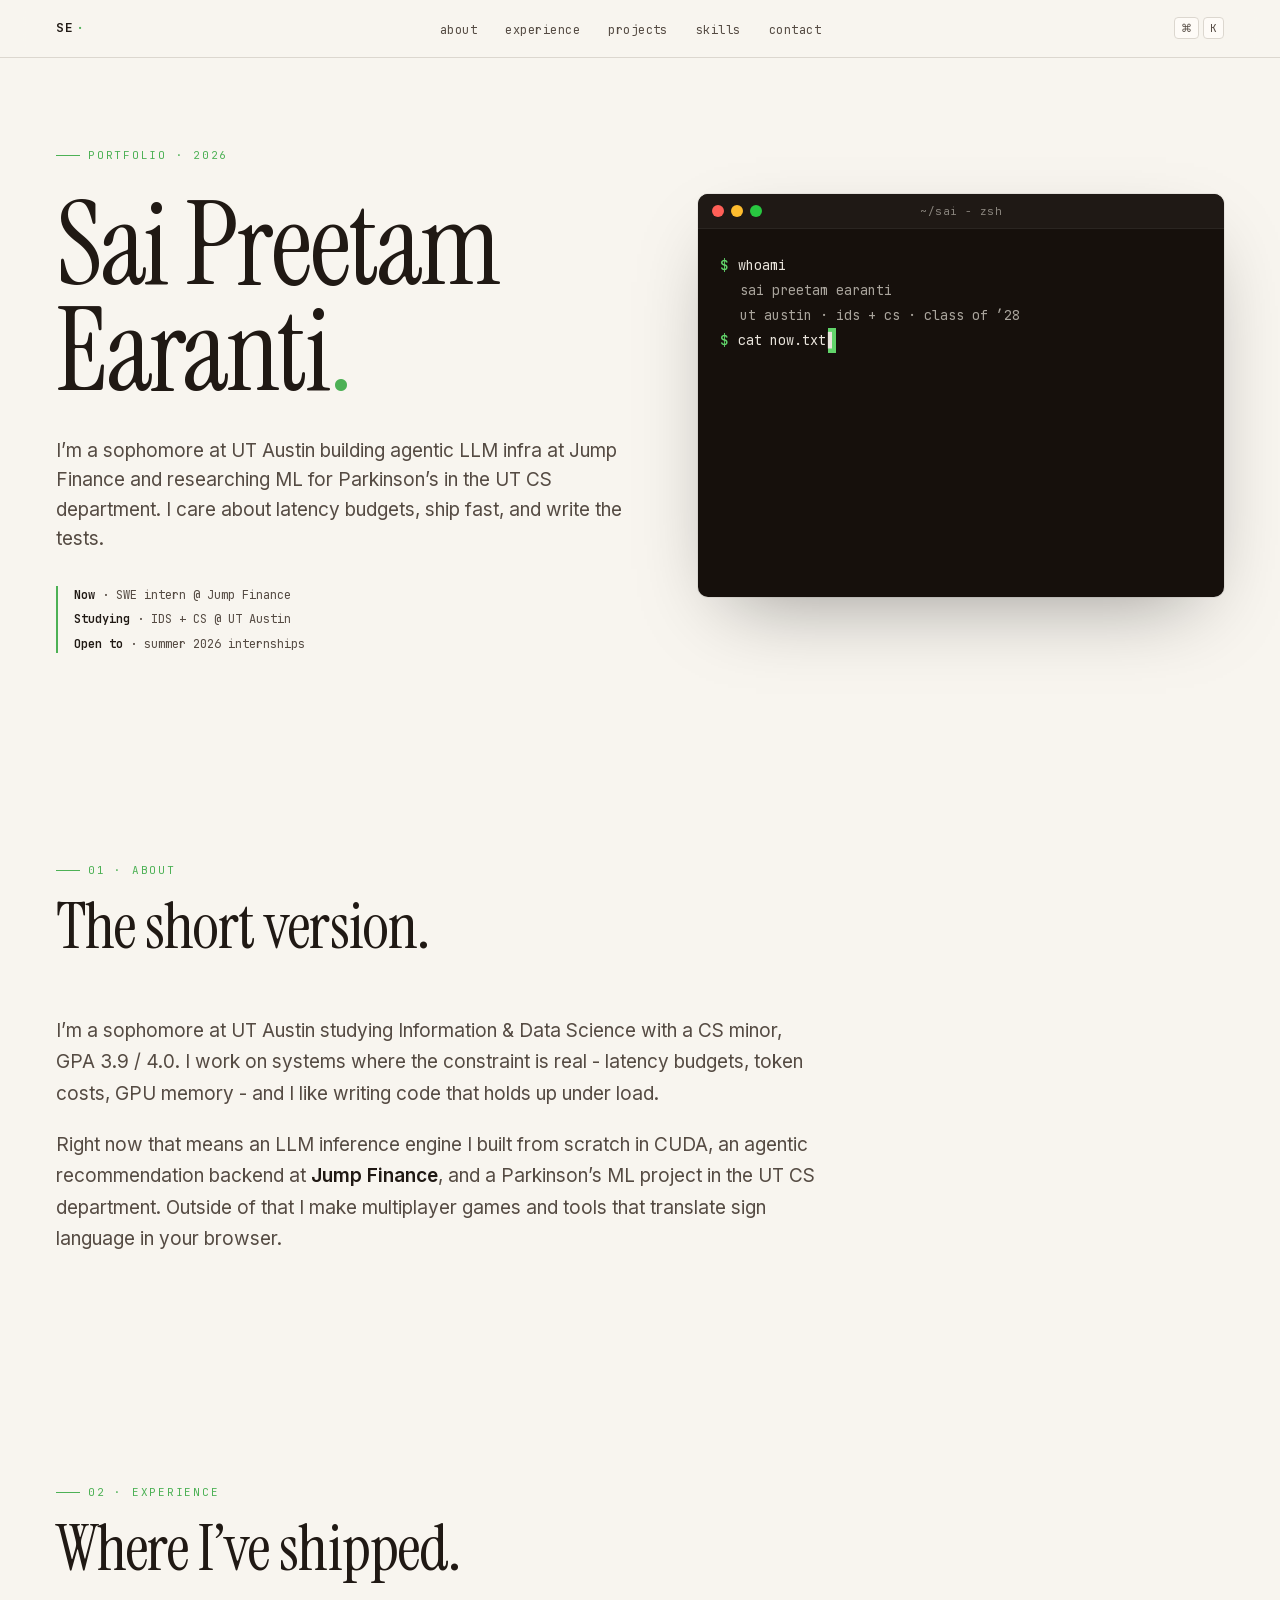
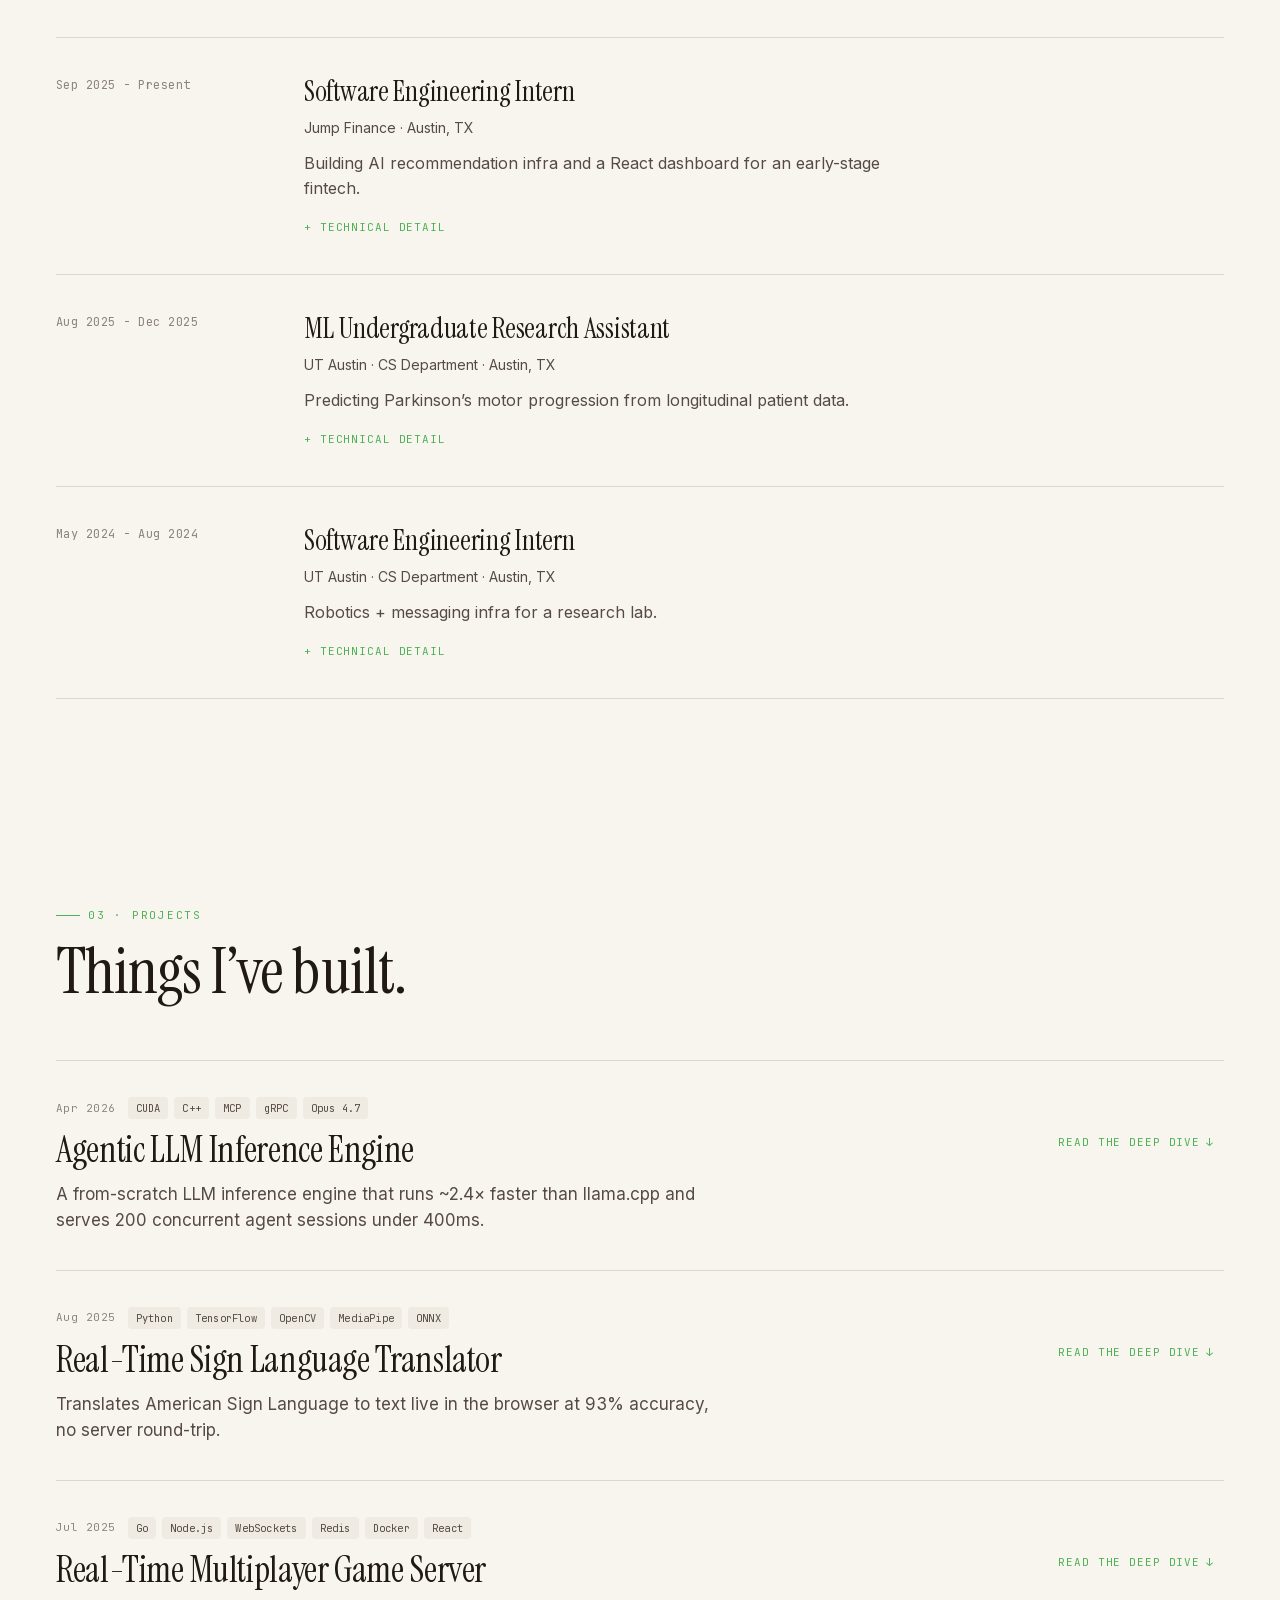
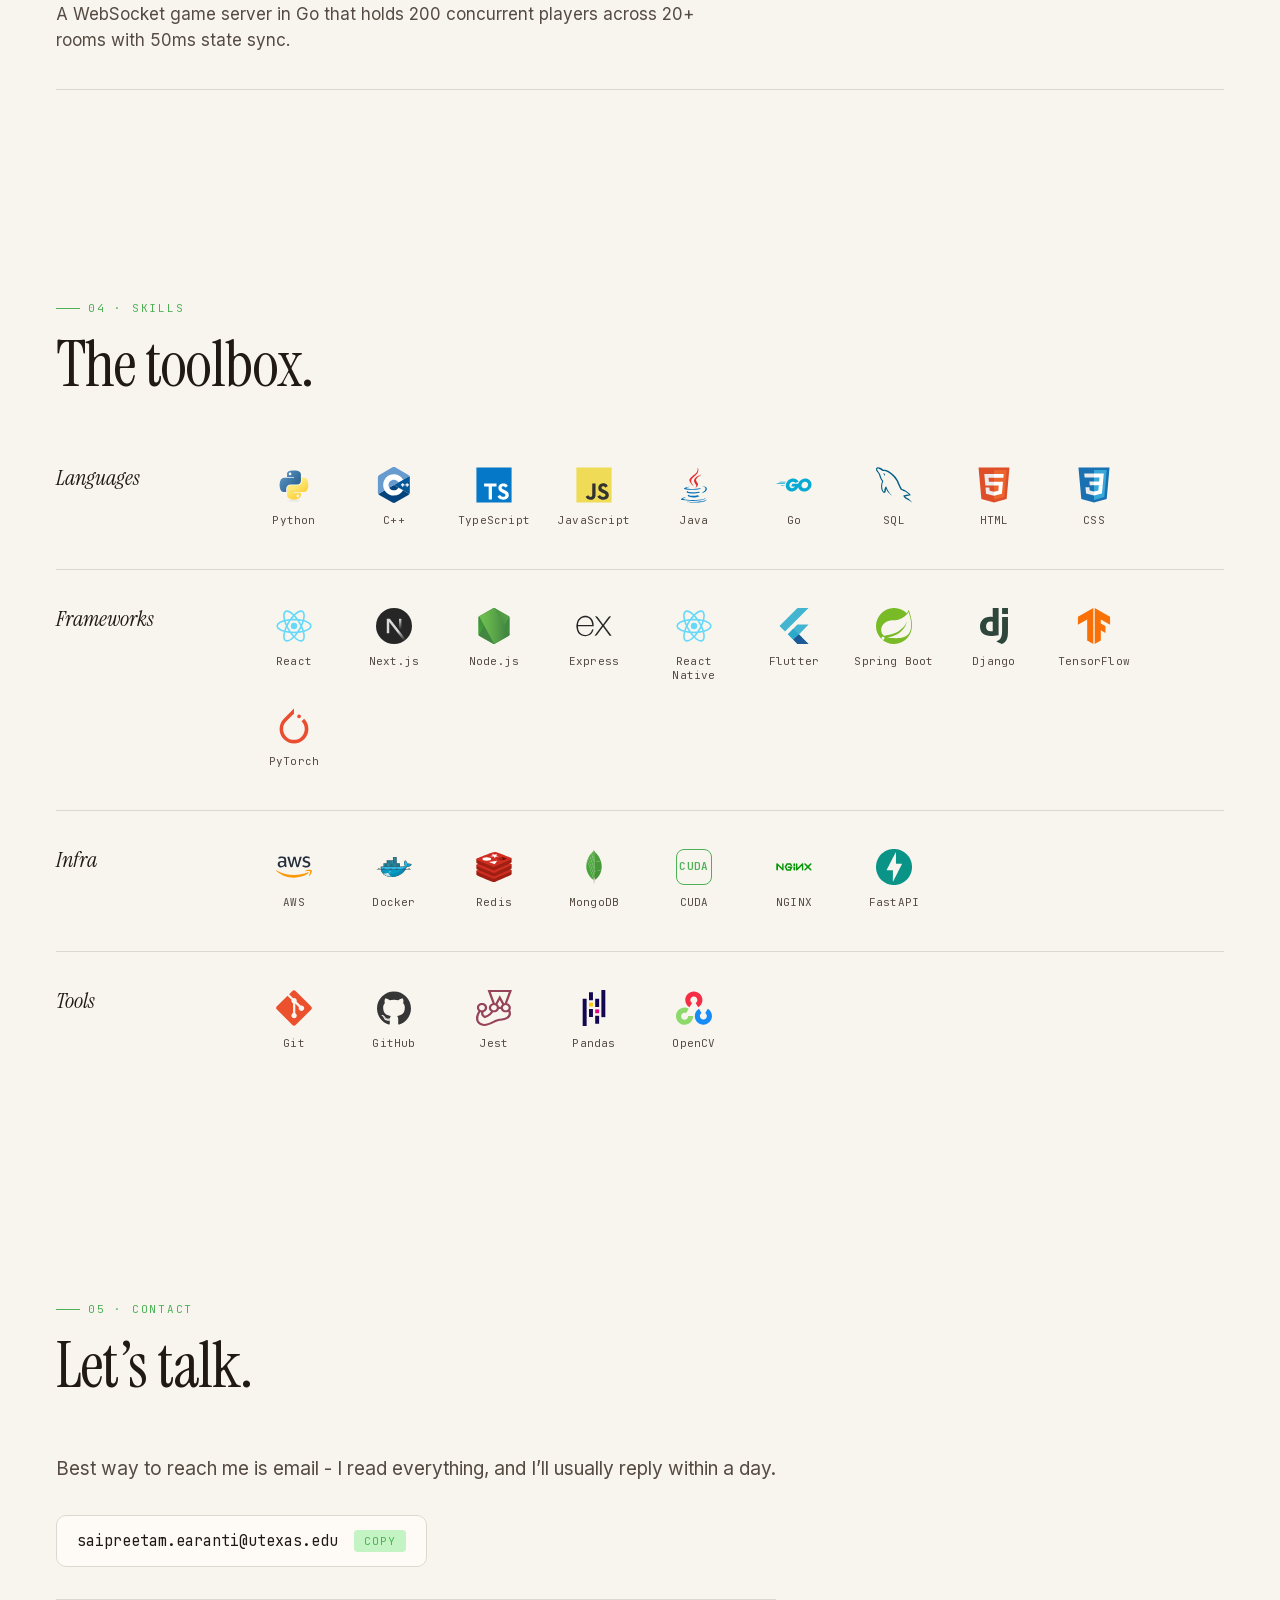
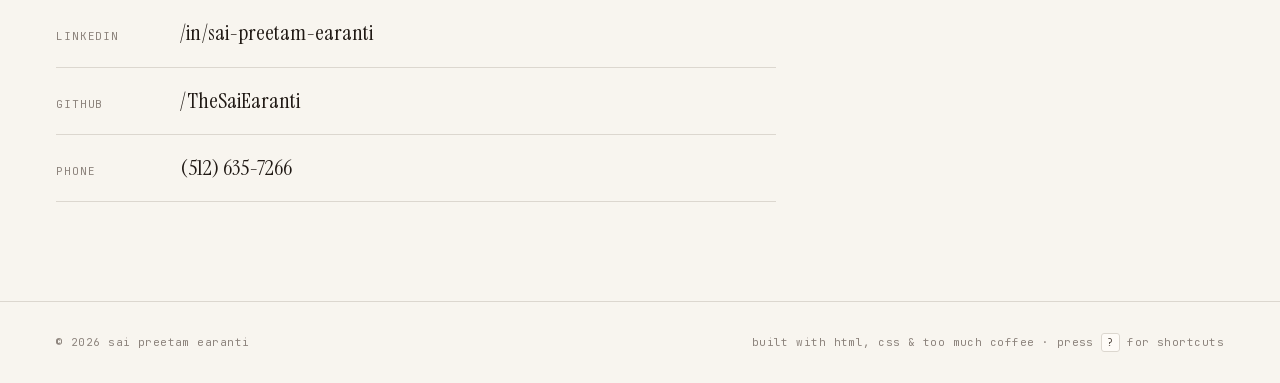
==== index.html @ 547b1a51 "Rename Index.html to index.html" ====
<!DOCTYPE html>
<html>
<head>
  <meta charset="utf-8">
  <title>Sai Preetam Earanti — Portfolio</title>
  <style>
    * { margin: 0; padding: 0; box-sizing: border-box; }
    body { background: #f4f1eb; display: flex; align-items: center; justify-content: center; min-height: 100vh; font-family: -apple-system, BlinkMacSystemFont, sans-serif; }
    #__bundler_loading { position: fixed; bottom: 20px; right: 20px; font: 13px/1.4 -apple-system, BlinkMacSystemFont, sans-serif; color: #666; background: #fff; padding: 8px 14px; border-radius: 8px; box-shadow: 0 1px 4px rgba(0,0,0,0.12); z-index: 10000; }
    #__bundler_thumbnail { position: fixed; inset: 0; width: 100%; height: 100%; display: flex; align-items: center; justify-content: center; background: #f4f1eb; z-index: 9999; }
    #__bundler_thumbnail svg { width: 100%; height: 100%; object-fit: contain; }
    #__bundler_placeholder { color: #999; font-size: 14px; }
  </style>
  <noscript>
    <style>#__bundler_loading { display: none; }</style>
    <div style="position:fixed;bottom:12px;left:12px;font:13px/1.4 -apple-system,BlinkMacSystemFont,sans-serif;color:#999;background:rgba(255,255,255,0.9);padding:6px 12px;border-radius:6px;box-shadow:0 1px 4px rgba(0,0,0,0.08);z-index:10000;">
      This page requires JavaScript to display.
    </div>
  </noscript>
</head>
<body>
  <div id="__bundler_thumbnail">
<svg viewBox="0 0 1200 800" xmlns="http://www.w3.org/2000/svg">
  <rect width="1200" height="800" fill="#f4f1eb"></rect>
  <text x="600" y="380" text-anchor="middle" font-family="Georgia, serif" font-size="180" font-style="italic" fill="#1a1a1a">SE</text>
  <rect x="540" y="430" width="120" height="3" fill="#3d8f5e"></rect>
  <text x="600" y="490" text-anchor="middle" font-family="ui-monospace, monospace" font-size="22" fill="#3d8f5e" letter-spacing="4">PORTFOLIO</text>
</svg>
</div>
  <div id="__bundler_loading">Unpacking...</div>

  <script>
    
document.addEventListener('DOMContentLoaded', async function() {
  const loading = document.getElementById('__bundler_loading');
  function setStatus(msg) { if (loading) loading.textContent = msg; }

  // Error sink persists across replaceWith since it's on window, not the DOM.
  window.addEventListener('error', function(e) {
    var p = document.body || document.documentElement;
    var d = document.getElementById('__bundler_err') || p.appendChild(document.createElement('div'));
    d.id = '__bundler_err';
    d.style.cssText = 'position:fixed;bottom:12px;left:12px;right:12px;font:12px/1.4 ui-monospace,monospace;background:#2a1215;color:#ff8a80;padding:10px 14px;border-radius:8px;border:1px solid #5c2b2e;z-index:99999;white-space:pre-wrap;max-height:40vh;overflow:auto';
    d.textContent = (d.textContent ? d.textContent + String.fromCharCode(10) : '') +
      '[bundle] ' + (e.message || e.type) +
      (e.filename ? ' (' + e.filename.slice(0, 60) + ':' + e.lineno + ')' : '');
  }, true);

  try {
    const manifestEl = document.querySelector('script[type="__bundler/manifest"]');
    const templateEl = document.querySelector('script[type="__bundler/template"]');
    if (!manifestEl || !templateEl) {
      setStatus('Error: missing bundle data');
      console.error('[bundler] Missing script tags — manifestEl:', !!manifestEl, 'templateEl:', !!templateEl);
      return;
    }

    const manifest = JSON.parse(manifestEl.textContent);
    let template = JSON.parse(templateEl.textContent);

    const uuids = Object.keys(manifest);
    setStatus('Unpacking ' + uuids.length + ' assets...');

    const blobUrls = {};
    await Promise.all(uuids.map(async (uuid) => {
      const entry = manifest[uuid];
      try {
        const binaryStr = atob(entry.data);
        const bytes = new Uint8Array(binaryStr.length);
        for (let i = 0; i < binaryStr.length; i++) bytes[i] = binaryStr.charCodeAt(i);

        let finalBytes = bytes;
        if (entry.compressed) {
          if (typeof DecompressionStream !== 'undefined') {
            const ds = new DecompressionStream('gzip');
            const writer = ds.writable.getWriter();
            const reader = ds.readable.getReader();
            writer.write(bytes);
            writer.close();
            const chunks = [];
            let totalLen = 0;
            while (true) {
              const { done, value } = await reader.read();
              if (done) break;
              chunks.push(value);
              totalLen += value.length;
            }
            finalBytes = new Uint8Array(totalLen);
            let offset = 0;
            for (const chunk of chunks) { finalBytes.set(chunk, offset); offset += chunk.length; }
          } else {
            console.warn('DecompressionStream not available, asset ' + uuid + ' may not render');
          }
        }

        blobUrls[uuid] = URL.createObjectURL(new Blob([finalBytes], { type: entry.mime }));
      } catch (err) {
        console.error('Failed to decode asset ' + uuid + ':', err);
        blobUrls[uuid] = URL.createObjectURL(new Blob([], { type: entry.mime }));
      }
    }));

    const extResEl = document.querySelector('script[type="__bundler/ext_resources"]');
    const extResources = extResEl ? JSON.parse(extResEl.textContent) : [];
    const resourceMap = {};
    for (const entry of extResources) {
      if (blobUrls[entry.uuid]) resourceMap[entry.id] = blobUrls[entry.uuid];
    }

    setStatus('Rendering...');
    for (const uuid of uuids) template = template.split(uuid).join(blobUrls[uuid]);

    // Strip integrity + crossorigin — blob URLs from a file:// document inherit
    // a null origin, so crossorigin forces a CORS fetch that SRI then rejects.
    // The manifest bytes are ours; SRI protects against CDN compromise, not this.
    template = template.replace(/\s+integrity="[^"]*"/gi, '').replace(/\s+crossorigin="[^"]*"/gi, '');

    const resourceScript = '<script>window.__resources = ' +
      JSON.stringify(resourceMap).split('</' + 'script>').join('<\\/' + 'script>') +
      ';</' + 'script>';
    // Inject after <head> so the DOCTYPE stays first; prepending the script
    // would push the parser into quirks mode. DOMParser always emits a <head>
    // (synthesizing one if the source HTML omitted it) but may carry
    // attributes through, so match the full opening tag. slice() rather than
    // replace() keeps us clear of $-pattern substitution in resourceScript.
    const headOpen = template.match(/<head[^>]*>/i);
    if (headOpen) {
      const i = headOpen.index + headOpen[0].length;
      template = template.slice(0, i) + resourceScript + template.slice(i);
    }

    // Parse the template and swap the root element. Scripts inserted via
    // DOMParser/replaceWith are inert per spec — re-create each with
    // createElement so they execute, awaiting onload for src scripts to
    // preserve ordering (React before ReactDOM before Babel before text/babel).
    const doc = new DOMParser().parseFromString(template, 'text/html');
    document.documentElement.replaceWith(doc.documentElement);
    const dead = Array.from(document.scripts);
    for (const old of dead) {
      const s = document.createElement('script');
      for (const a of old.attributes) s.setAttribute(a.name, a.value);
      s.textContent = old.textContent;
      // text/babel scripts with a src: fetch and inline. transformScriptTags
      // does XHR against the src, but blob:null/ from a file:// origin is
      // silently dropped. Inlining makes it a plain inline babel script,
      // which transformScriptTags handles unconditionally.
      if ((s.type === 'text/babel' || s.type === 'text/jsx') && s.src) {
        const r = await fetch(s.src);
        s.textContent = await r.text();
        s.removeAttribute('src');
      }
      const p = s.src ? new Promise(function(r) { s.onload = s.onerror = r; }) : null;
      old.replaceWith(s);
      if (p) await p;
    }
    // Babel standalone auto-transforms type=text/babel on DOMContentLoaded,
    // which fired before we swapped the document. Trigger manually if present.
    if (window.Babel && typeof window.Babel.transformScriptTags === 'function') {
      window.Babel.transformScriptTags();
    }
  } catch (err) {
    setStatus('Error unpacking: ' + err.message);
    console.error('Bundle unpack error:', err);
  }
});

  </script>

  <script type="__bundler/manifest">
{"65b37ee6-13e4-42f4-81d7-2fa742c678e4":{"mime":"image/svg+xml","compressed":true,"data":"H4sIAAAAAAAAE8WVT2sbQQzFv4rYnvU8Gmn+lTiQOr01p0LuZRsngW0T4mA7+fRFuyZt4hoMgfawMAujnfd7T6M9Wa2vaftj+LmadzePj/cfZ7PNZoON4u7hehZDCLPV+rqj9e3V5tPddt4FCiSx+tOdntx/e7yh5e0wzLsPZyafRTr6Pu8uJAoqNYX0nFFIkdgERlJQ2CoqRUHmAiNFYxEkUlSWAiX5KkqtQihDqRlazwplr0gc0TixIV6WurLKEpAoJS9WxL6gckQlCTDfS1IYaWUZQs13RmQSQVtLROoDyfjlRNGVoZHBnrvZa7bzGhcx/MlWA9JCJEGomr+ZK45UlCRE5z7AxmkSyOYHTn40lxrQFgyl0hiJSkalTMWgfYZTZzJFZCmUhKWh0CFUgZA4rxVnrUi9hxBhlCdAF4q2h7kfYYkvmCXvMMOE2ew3ZX1LubCGRi36WqmU8Wh1nPj3LFOBvifNy1z/mmU6IsvUUI/p0wOUpbkGpWwoI2UWpBVnVE4whnJB+58hpqNu4SG64JqUUh7ZUnSvXhKETBlCxhQ1ob3/Tjr5eIBRRGZDPfJSaoXuutV2l9RceFHPuB3sVp83pp4clCxA/lV6dQ9quVxORKP2mCGDu1lJEDm6V6jsY8UVuVsso4nKOipw1ZE8WoVRHYvKlxIp6vNFzv4BQxp83ChXP6KN2U32Xg3D7f3q6pWYfjvvtMI66p/mnSZfPWznnSSkjh6e5l1+C1HOwiLskmnuaywogxREypPp42K/dc+jSJrqfPKRJuggjQvyWhR5YEHbFfqP6fQXeE83IcAGAAA="},"449215c1-c08b-4ea7-bc8d-66698c3541c7":{"mime":"image/svg+xml","compressed":true,"data":"H4sIAAAAAAAAE9WSwW6cMBCG73kKa3JJDjt4jLGhwhx6aS9VD00ewGHNgkQA2QTYPn1lFqmKkheILM8/Gs/o9ye7DMuFba/9EAy08zx9S5J1XXFNcfSXRHDOk7BcgC2dW7+PmwHOOCORxw1VWXe+7h2rNwNKAquvN/W7JFU52bllTdf3Bt58/3BvH4GdDfwirjAlzYgEcpJMFkhKszRH+TOGJSMkXbQ5KpLLSXIUss8EZpIpjXkurZIoSLFD+L4UapWeMhS8+PuZ+8vhnhNqne9ubY5ZmkY70Z72fJ88uyZUZd8Nzvof3p47N8ysOxuwwDYyQLwAtgkDJCVmwK6xRmpPY1XxmF6OySdvh9CM/tVAqG3vHlATET3+73geujkYeAvO/5ls7X4Pz8FBVYZ5nFgMp3rsR2/gvmmaeMH9YGya4GYDBB97bpVxsnU3Xw3wOJS8B/oU8OUAFHQACo66KG6ImTz4uMJcfwXC5PaS8RNXd/8Akw5Cuu0CAAA="},"c0dda32f-a90a-42db-aabf-773319ace79a":{"mime":"image/svg+xml","compressed":true,"data":"H4sIAAAAAAAAE91YTW8URxD9K6XlXM9d1Z8TYSQvNvKFq+/R4LCW1hgBWSN+ffRqFmTwggLCCclhvqp7uuu9qul+NY/f7l7K++vtq7fHq827d69/Ozq6vb3FbcbNm5dHnlI6ert7uZLd1eXt+ub98SpJEvPBY/Xk8evf323kj6vtVt/8ub08Xl3uLl/dvHixknl79fpLG/sdrx7lk3Jay0peHK+e94whNWFszJB3Zqibij47miSpyIoqHUMNWQyuKOJoapLD2NXQ1GHqKFrQla2d72XNqCg6YOLsnDC2HMJQZDlszmjimKShSsOQDhNjY0GOOSdexTLt8K2hYlIMMbRZM1waXCdMMjhyQwlvJwxxDpFNcsXQysHjzjKyJPWKqlWzo/[base64]/XYczbQpRvGjCI5wl2kxYox8UP+1/Lvczo2ivJlBtqdDPQDGVg/ZWDe3xFbkpJifeNKoN747fXdodRKNq2ftoUmz1xTSRPzpe5jEfk2OFuOMP188C3icT8JOJfFZFUjag1DB5wrqDN17Zwuf47pO/ablE6enuY99sGvymMBHbsJY8O1esfTh2sMjA3GbsA2SuuAfbgOog+Z64OZs5ofdHB6QAe/Y5AfjYTnp352tkSCW9bXI/EfB3o35WrC9N0p92CIHjCiAbRQwf3CQK9DySWU8+7f8PG85X/Al4dLuhY7mKH+/2DeTbmAmRP8vPtFSV9HeZEP+LE3lkPGgz3/pvFnBLBzF/7VN6ofBXpazs6e2QK0UHP0gTzHHOKhyTyuPBIlm+4turdq9F1UdcjdpSWFfW/52P9Hnbxbpi5OThTjLknC0VBuH9Vp4YnO8p7hoQ7iY2OXHtqIfVFhe1CmoUKpfT5eLRBMuhijIalJVLqf+j5nv+4s/bxSScb4nQIriuG+iC6tVLOsGScp6iloyVHZTupZskaBisH6Rypld5aqvjBroaCHusUo7IqheSmkKeCqeoqoWBQhlYo1zJ3bOvxLAbp+dro+S/uNosnUMeaojjI1XkJW6kvzpbZhAGvgqHvxSPjloGjuIZqLpEC9iGaK2MZlvlMyL+L5vLZ7svizRGQFMiZM88J/jlrN4yC8fNgn8eXPBHlizbX8PnBMMRl/njz5C18ljTpkEQAA"},"48093836-9bb6-4ca3-b87d-36bdc1362f8e":{"mime":"image/svg+xml","compressed":true,"data":"H4sIAAAAAAAAE0VW225bRwz8FUJ9JrVc7jWwDDQp+uaPKE5Tx4DVBLZhO/r6YGaPnAdhJerwNhzOnpvn13t5Pz/+/3w6fHt5+fHpeHx7e7O3sO9P98ecUjo+v94f5PXh69vn7++nQ5Ikngc+h9ube/nv4fHxdPij+V9//v35cHuzPTxtj19lez8dWjnI9nOdT6eDu5XD8fbmxz8v3+Tf0+HOU7eQUi1vmi2rDS1W1a1ps6nZwppmK+LmWmyIW9VuLtlcPeCRNWer2vBgg9Wm8uk9yjq7JPVqUyocik3xsKlTh3X1Dh/8xj/7NyuSUAxjowAGk7AOH/FASkFKK4JCpxTYrUo3h791XZaCZvDMl2FZaoJJKtzxpZVn/O1FfFqIDxtbtmxDilXkld1bkY/9uBQb+juVo5tsWQCFXOsSR1g8vEdZJ+BL4k0rHK4NyxS21Xdo5AMkIRQoRhmcgPIM60L8Qj7gt6IsdaJ3/T2uotZlmYrssxXH5DjWaaFgx/[base64]/gxuXSaUIOpCB/u4bIB52bFHfjlr11ytbtyXIDdZh34ERNM2ZK3PNT8oDeBAZQ6cAXWlcW5YIaWQfgEWyfK2xtyoV3WtIzpeiwudbUoG7vAEhRBEuoII66Qi1DVYJWCZzfmjcnBb2KBCUb3lOmXKV6xs0sjWnRO+tIxrsNe9Bh2kGeHpgKMqnu6LT5oJ+BLHrDRWHA0qB/JByLJDbMC7SicIF+WgQMkrKsUaxiJkI2Wr8vIJ9f1SQjntctellS3pQq/rhGxWyiBwXdKTqc6NxHTKbuW4OcyG59e9VknqKuyK9vrFsUW9QqqlzXWUyzkDzTItNi3rglFcTnNBSBiIqvMSjf3eabjxyDxon2S5NkdWQnsx/bkGRDAwMOiV8wJA/1fwqH3UzYWkQv1ms5CJVe/sApn7ou5SZBf2mmmrkCXcxUHln3rV1SDzwfCxaqUOVy4epGlp+VW4OewQ369Iis/lPHHFt02zEILMt4VGsjvfAiqZSbI1PisLxSCXUb3QXkGcIQX3KYDZTzgkWSozZGLkla8CVi54rTne397gXen2Fw72lYJTCQAA"},"f8efe082-ae1d-40a7-bdd7-ece2723ceafb":{"mime":"image/svg+xml","compressed":true,"data":"H4sIAAAAAAAAE1WTzW5cNwyF930KYrrmGf5TKmwDadd5CNdtnACTJqgNT+CnD3htoOhCl+LlEQl+om6eXh7px9fLP0+3p8/Pz99/O5+v1yuujm//Pp5NRM5PL48nevny9/X3bz9uT0JCamvW6e7m+/3zZ/rr9vRRtRBpVKjw+9xQCXo3QqJcWN6kBvX6UAGLTe9GSGS2kgyx+sMW9opjT0KHZyRvaruvgGvRu5mzurEjKQpZdjF4LTLoKM3o7Tu6UHgu0oSaPbgjVk9eRXmzFSxGLaacG7WcFJ3KWvBWdkgqe0O6WRUWXIp+/WgbUk2qCu37RNKso+uA1SaDeDxMAl0knFOYDbHifZ9IMZJD0TSRPP4p/RdXUtikPcIId/IDucI8yOA5kqnWuijhK7C0qdGer19XQ3WzbpivB9bECifTgcEx/[base64]"},"afcaf99f-52ef-4ce6-92e0-df109ca676f0":{"mime":"image/svg+xml","compressed":true,"data":"H4sIAAAAAAAAE11Qu27DMAzc+xUEuySDaImSI7GIMjTI1q7dDdV5AEoc2Eac9usLuUBbdODhcAfySK6H2wHu53wZIh7H8fpUVdM00WSp6w8Va62r4XZAuJ3a6bm7R9SgwXAohZv1tRmPsD/lHPFxt3Nb3iK8R3w1WpMBG8hmJcQgxMnUZOAXrJADDbUjq35UNaszKwbo2foD312zmdkpdmDJKUvujV/YUyiZvPXkoQ5koRDRFGD2jDFDzbQCLtt5LqNS4Yo18ayqmqlWZJRn8p9Ybdbp1Kfc/j9y7JvLsO/6c8S+G5uxXagQSKxAYNIrARayEpYwpCa3CxIR8UuEdI8YmAxC+ojIQg6hj7giX7LKrzcPXxf44YSUAQAA"},"b6689ce4-fe22-40e0-a6b0-24622f1f1ecb":{"mime":"image/svg+xml","compressed":true,"data":"H4sIAAAAAAAAE31Uy2odRxD9leJm3Udd76pgGezYS6/yBeEmlg1SbHyFZPT1ocYhSAS8mJmeV9ep86hXl4cb+n53+/fl+vTp/v7rr1dXj4+PeFR8+XZzJXvvq8vDzYkePv/1+PbL9+vTpk0sNcfp9auvf9x/oo+fb2+vT7/[base64]/Rt5J+9/8BWN2kLBkORzHNsHWocHL2IF57PlhR1SvRLVTAWJXpzIzPMKuPdqCPvi+SWn9xymHaF+QC3ahL15mSCVh8TIJQIVIzVw5f/wPteXt4BFiXdBpC8Kl+GzeSmqarjxPi828BYySMryQu4gh8fKIdrAyctgzovROrpU9zLE0b9LLAe3jHe0F7xHLt26YOXPlsvQrkthlUsFm3W84kfrptQodrJGyfC1M6g3inMpQpNymIzVsKinD9ZoFsoNabsMLVGDW6tXYatSjovOAa5CTRoKzoWYFjY284JKUGNQZ/V8UKxLYGkvbi5Lx7nEMO7lyD0Z2a7nJYptQoEdvCLhNq9Ea7mNauPsccRGqSyHTBoaYTYMmr64ebqzjegkEaTlWRQmvFjAY3uBN0/Fo9GtMl3LEIiygpYvQWQi5b/FBTHBws4mGXeanvmHEA5xJ4mRdnznW5cdaRNFitNe2Fug3sNUDu9rRsZPU5IBO3Lplb9Xw7xncngoxXi2xrrO5yUbEkEc2DsOO/HMFdapmqR+ZIQZpbwO7+v847vnsnN8O73JCOW/eWEbkxQm4owUGRq5nZ5D+mliXCBsxDLh5rOM+DGqa5LnQpHnYUieZ8ewGUqTyQ45xmGZlJCB3OAKUgTLRLh8nMHNywNViUr7N+HH+HQSaDFxImymryofaGe4v/4HTbv+GwQGAAA="},"a939da48-caae-49ed-8249-ceb555d08565":{"mime":"image/svg+xml","compressed":true,"data":"H4sIAAAAAAAAE4WSTWsUQRCG/0oznvvd+urqaskGXBX2oNfcBbM7gYkJ7jIT8uuld5QQA0rTh4LieT+oq9N8TE/304/TdhjP58f3m82yLFgUDz+PGyGizWk+Dmm+u112D0/bgRIlluh/uL56/HYe0+FumrbDOy5Vdj6k79vhKweCLTEbWPRLoHpiaJGRmWAxZSaQ9w1BLZatQEwTC4ppn5hb7pP487B5LaT6oX36uAq5gYgTcwW5TOoopXU4q6eAE+fm0GLjBeozk8PaG+bhcHgFLAyTNnJASSaGuOUexnW/[base64]/0FYoDb5m8EvkN8MdpitFvuJX/8CRCVvBgoDAAA="},"7f322d56-be81-4c4d-b441-65dc1a6cc762":{"mime":"image/svg+xml","compressed":true,"data":"H4sIAAAAAAAAE72VTW/bSAyG7/sriOklOQw9JIfzsYgCxGiylyz2sNveVUVODah2YKlxur9+MZK7RqQU6KkHEwT8jF7xoWxd9c+P8PKl2/WV+TwMT7+vVsfjEY+C+8Pjip1zq/750cDztj2u9y+VceCAOJWPub56qofPsNl2XWW+HrqLd/WlgYfK/BkCZk2YWOuALsJYylFnAzpRcPdESE6AM8bQWMKUFQhdZMuYAwi6rFOryP5ZI+aUGgeM5AUIKQl4pBCBS9ZIdT5jYuCEWfw8ubQSwE2QHSFtSrC3Y/B0IVuSw6kvF/0o2jhbYgtHSewYa8/[base64]/jjUD9t2N8D2oTK1gReqjHhUEgMvXBmOSBoNfKPKFDeiBr5xZcSh98nA4+n8P4d612/2hy+VGUrb1UN7YYkzsmewUUr6JfRN3bUXASkpy+X5+Ifddugr87VvD38/1U371+5D35rrq37YP0Epttl3+0Nl3sldinJXxhi/2282fTtUBkXMAlzL+yUYJM7J2xwkLcksfk6+v8l8uyBpid3yumCr15bftP7pZN2hc3myrg61DFSss6Bonqwn5PSLpP9vgSQtzb65Au94RirfOO+XZKT5toJfR5/f2IGbp4eb9Z3/abnNJJcJM8VJrneoqie55SdIk9zv/S+16/Lc2Xm+1ySn+XP7I2ea585+tIcU5unn3S7srqb/jfKWu/7tP8LpoEAOBwAA"},"d944204c-39d4-4b7d-a62c-bfbf50dd50a7":{"mime":"image/svg+xml","compressed":true,"data":"H4sIAAAAAAAAE2WSzWpbQQxGX0Xcrufz6Gc0UomzCE3xIt12X2jtGxg3oTbXIU9frhMKJQgttND5jkA3p+VAL8fx+7Sd5vP5+fNmc7lccFE8/TlspNa6OS2HiZbHX5e7p5ftVKkSS6w93d48/zjPtH8cYzt9ujf7Ij7Rz+30jRNVOzErovvDOgkx3Hnmmkj1UbiishOzgDOKNVROYoHF67T5n/2VvUm+sd2I2RFDHdrjygmnQGtZsiF67Nw+IO7v1vqHaAJrbWcNPeLBDE1JA+q8c/suhpa5k4RFDqiSwlNIoSGkHSl9DTlW0oZuOgqqMyr3wg0qvRjYCrLnKpi97VQR7IOREiQMr0kS4FTqCHFU17ISPqjv9/t3b0U2eXdfWNFdZ3ak9VEYLTtxR1heJRqtDrqwQTmHBIRbWbMgtReBSiOFqBV1iCpUW1kP9bkoeo3XYy3SEc3fwmRWhZgNSPeiqClwieLIHlDJ67ZcD1j/5vYvSx2fcF8CAAA="},"b76de9da-1f97-4d55-a75d-1f9689ae2ff8":{"mime":"image/svg+xml","compressed":true,"data":"H4sIAAAAAAAAEz1WwW4dNwy89ysE90xaJEWRLOIAbc/9iOK1jQO8NEET2EG+vhhqk8OT19qVRA5nhnrz+eXd+Prh/u/np4fnL18+/fL4+Pr6yq/GH/9796hzzsfPL+8exsv7v19/+/j16WGOOUQTv4e3bz79+eV5/PP+fn96+HnOLfnrw/jr6eEPkeCdOSpZl95oc4URSwmJslbw2kKyOV2HskWRsJaxryBjc2f3ImPfeyhLcohwrM2pQzi9hrBlDOWIGMIz9xAOX0O5VMdiERsLuwxnc6yK7FUrh/E2w9qygZNkGNfGuAQ7zNQRrGrDWGPIZJ/rxz5lOYT7JQI5ITiH49S9uGzxzjWEfVtH1d9YJ/ICFPxGvC2IU5Q4pxB2pU6Jer87KXvkGW/[base64]/Fk/ZA6oLGZtnDSlgfBNeDi1N0WFsvVdAPuY1NnZrNQuvUs7pzQ4QHEw5IhNeBmFlgue7fCTLrO9vBVNcS6BeBMGFr0MRvIQeceF/rrpeny2RNM4DO1ihxsYCdhGIMPCMaA50xrNyFEdgWvdQ4aazRw4t1LWtA1FC4Iv3Ahi9SAR0F9/[base64]//tIEk5sMXHdNONtsNqw8xuDPBxlnU201bTGyVbXAwD6WO86iw1bfaH47DaZdpdymNZyQ60ay2MUhXCoWHVA1M0K0UvCWai1RswBzAo2bARNt/IbeT5pEozPFQCLG7tx3a9Um3HShanVZjbmhZjfw0ajkcAwJqE84DiJUzsGDHvvznGJm0SStroiLr2ETElfbmWHrKA6lgww1AQQHgdjyRVZzQuQ6paoOI3bIx4nklcWbLzruNo3uu6D5q0ClIOJzT9FJcsmt/351Qs8Cl0fzBKN2p99H3c3vVTVHzFoujK6HAvY2BNdDrbLeZin7UngO+SFv5aWEQ09Ju4eJDJ7rJkOCVQ6PlrcVhMLDZhlKB6Facln7dSA4d4VcK67x6pXYwft4Kjj3OCFM7l44TT+LisAHZZX7X1UPQ7uFVDlNCYAmrAd8RJO/dPrA6AjjgldIJyXp9Hz7bpDbCCbUfwa6pXIUidDay83q1uDy+faDM7jrh7Ioe06SYelrbZQcgg5W3hz33feXKAKhKx6toKOfq09/f27LPBei6ZvitDZvQ8c71CwT1IdftpLv4KrQ4/JrokCTiP33rzKIAIPhu+6hjBO1x3z7MMR8e377BJfXtT/8DUyLO6s0KAAA="},"5362cc83-8515-4186-956e-2e186e509600":{"mime":"image/svg+xml","compressed":true,"data":"H4sIAAAAAAAAE21VTW9bRwy891cQ6pnUkvsdWD7klIt/RCC7dgDFCmzXCvTrg5mVUhft4UH7tLvkcGbId/P6/ig/vx+eX3ebp7e3H5+229PpZKdsx5fHbaSUtq/vjxt5//Zw+nz8udskSeIx8Gxubx7lr2+Hw27zZ0pf9/d9w1d9+fvwsNs8vD88H+/vN7c3P76+Pcn9bnPnbl6b1GIj5l4tSpakllNW8wg1H8HXg1v0rG4t97352rEShbvWWuPiSy5W637FEW7hHJ7cykHdUha32tseCdx8uCKM5ZbVWmpYnO/CUirSkpVUCCs+wPpfVA2o/D+wOhdP0dcRBhJgWZhSXrisjCpupSJbasCv1121WioW5ztv1rq0anN8RHVFxGIQz0YZ6la97n/[base64]/[base64]/0pvR17gqrK+Wdv7uq5qgSTjZlhewYOeswRUsRdvyiE7ueNCwA2fhCnRA9IAxemYH07XULy2Wr7UHz/rqZ3ig9irLvWj6XDjWKgpqK2yWSdte+gcYg57rxNLYKRdPczqd//Vlez4+nx9ejrDQ9vH2Bl/I2z9+AQrmtZtKBwAA"},"1efef8a2-a535-445d-8cb7-569038cefff9":{"mime":"image/svg+xml","compressed":true,"data":"H4sIAAAAAAAAE22PO0/DQBCE+/yK1VHf3u49ltvIdkEdWnoksGPl8hC2zlZ+PTKREAXFNDPfaDTNVAdYz+UyteY4z7e9c8uy4BLw+jU4T0RuqoN5IPu1jJfTfyCrqvtJDdTxc3m5rq0hIGCfN5luB9Dc3ucjfLTmLIwpbb71jDla9ij5LRKmdBDMDEkxSUHK1mcM/vAo0P1VBKMAVfa5/O0+KwYuLBgVFFOwyNZHlGBZMKhVDFItRwwleMwKrEhsfxfuBvqxlNY89b30RAZct2u27903WvXJAiMBAAA="},"4951bbfd-fc99-430f-9f39-314285a7d6aa":{"mime":"image/svg+xml","compressed":true,"data":"H4sIAAAAAAAAE02Tu27cQAxFf4XYnneHb05gu4ibFMlHBJvADuA8bXgDf31AVSkECSNqhudc6ub59YH+fn/68Xx7enx5+fXufL5er7gafv55OOta6/z8+nCi129fr+9//[base64]/[base64]"},"6a01eac5-a504-415f-81c7-2512314452fe":{"mime":"image/svg+xml","compressed":true,"data":"H4sIAAAAAAAAE02Sy2qbQQyF930K8XetY11nNCHOovtssy9uGhucOMTGDn768vsCXWg4nxDoSJrH/fGNjq9f+83uYzkpZKLj5vX0a/e9nISE1GqOib7ftx/75bQ+HD4fFovT6YSTY/f1tjARWeyPbxP93Wy3y+mnDHs1mZ4eP38f1vRnOT3nQESRrE0w/Dgaqlasgu6dDBKshWZkqEy2Di29QyJTGSLKXqjOqpfMFdzRJUnYFO5FGlBP9oSRN4jeNXwUCSVGwbrRgEojhVQ/vwtFobdcsSGiMUqTA1HJc0XjDmn9plXQSFgbunZqSPM7aMfwMW9NoZGUqMg5a420IctuYHCZ6wKmxlBv1GFijAw7T4v/dqfqaN3IDW76UoKKldC1IyvMgizQfXZcw8kVrTW+TtzQmnJHlZMKqjtrh1qQJmLElnUgPHnAQlfzaxzwJHV0a1zQ9Kt51iDDGJwYfZBjhLMaht60K9Ts5er0/DwMPQyqeru7KaLHmi90mXL+N08//gFdD8ZghAIAAA=="},"91256b6c-fae5-4126-ae0d-4ac7d6d0c5a0":{"mime":"image/svg+xml","compressed":true,"data":"H4sIAAAAAAAAE1WUy24VMQyGX8U6rP2f+O4gygIhxIaHQAVapMNFtOpBPD3ylA2LySSZP4792Z5XD0939Pvb5fvDzen+8fHny/P5er3iavjx6+6sa63zw9PdiZ6+fr6++fH75rRokWjPc3r96ufHx3v68vVyuTm9eLfevvF3J/p0c/og8NV0jPeiAWl/en7H+2P3z+n8/2lTM1v/[base64]/5ngQPyw4SiA9535sU5k6GHNyaFKg9bFf2EN5NNhVAjfIkC/Qwl0pIBsNrqlJTjnwnbABFy58PueGpFI3t9j4KFXZhLG+yBS29XZRwa5gZyfjBKHESh/iktMTIENGckFAyiNRU4qCFa7FixSiXDApZyQqPKWqTfVAMHvOMaJ/BRjwIM2umJZchozRx3coo6KiTqUYJSqzc9Jz+wl5CfkSlR8XKgsdIB6RMbwkdLpFj9fSF9KZCHq2TobTh3lzwNcrMZD/uUaztk+tOn0WxFNwdK2e3LLCWsAo8+5ja0ShH188P5fVf1M68KngEAAA="},"25145904-c3c0-4ee5-839b-dfd5a7e44189":{"mime":"image/svg+xml","compressed":true,"data":"H4sIAAAAAAAAEzVTy27cMAz8FcI9c1YkRUoqsj20lz20194Nt9kNsHmgCbxFvr6gnQLyAKJEDmdo3b2uZ/r7eH16PU6Xt7eXz4fD7XbDzfD853zQUsrhdT1PtD78vn19/nucChUS7flNX+5e5rcL3T9cr8fp0/39/US/jtMPVUSj2i5jINraDNFOW/B9Onzk/JrfZn6aH38fp+c/D+eHp/k6/[base64]/hMYuo0sqlmCEzo5qtMHmXIyUpQsLS3ZkrPDgnlzOgeqcZvGAWrbLImiN09Wkrxt93afPhrpNyGlfWxCq3BeB2T7GYNn+F1F0zXK9zSbp/o6ZNFAHNN4fWTc7cgirQ/TkgYi1ZqVTdYj/jLx50o7eV/a5DsigHbMURNkh7ZsOlE4+yEaiC/m4qKDb9mzyHX75B9morUGvAwAA"},"04a92c22-e36c-4f6b-b57b-0f385c5a1d02":{"mime":"image/svg+xml","compressed":true,"data":"H4sIAAAAAAAAE7WVTW+bNwzH7/sUhHpJDmJIShSlIU+BFV3WS7HD1t7dp05swLUD23VePv1A2a7Tbkh6GQwDokhR0l8/8rnc7G7g/stiuRnCbLu9/fXi4u7uDu8SrtY3F0JEF5vdTYDdfHr3ZnU/BAIClur/8PpyMV9OJ+s/1pPP8+lyC/PPQ7h92M5Wy7haz2/my8kiTgLcHPwflvPtZghfN9P1X7eTcfrn8sNmGuCeh2CEohLggYfAkgyzlQD3MgQ2wqItwIMbrIxU2ynn3+vJcnO9Wn8ZwpfJdj2/P0MtCfyYEbVUiNJQWMHIsLKdh9eXm+3qFlbX15vpdggUwO04rhar9RBe6W/t6m0OFz+E8Q9hiUpr1cMuvhfhp0T59FOiCDXMlg+qUKtYmY+qJCxyFCU31GT/oyhXV29zevOiKFdXv1dL/ynK7WQ7g+v5YjGEr+vF2at/YXIe4PMQ3peEqTEwtlrHmFFEkCRWxwOTtciMFRiJLDJhVmCsuUQWTLmAovFxzII12a5hZp5JxtLSLiEneycNm9kYDdkKUOSEuUDGxCmyYpa+WIWjoJQKDTNpFEylAiuKKRCIIrUCjKYKhokZFFu2vpQbcEKWfLBmFXPjj8VQUh4pVmRlMCRl3zFl2O+7N/ppi44Faym94PxCUbFoPhqeN9ePrFhTGikWv5+HuI/[base64]/AKahc/Zil98lTpIFXWwFBaeb7JBYQNE6wf3DwFML+HJX49OxZ0nfPbrvoVMu7krCluouOdZ0lQ2IZD1RDw6oSFYl0v7rGA5qCajUaWlIQzMX87mwZKO6pjoxm2esja1Tk0ovKC+JJIuFZbF4fj+/NsFKDatikg1P4CTnUTuSUJp2cQuJYWKeJT+j4eA/eN3aYT+wYNz8kavOTU93zJHBiS36GHG9Lk8WzLXoMMN4PgasoFqsBxoch5Jwxa4D1EKSg5fRcz/VmKxm8tnohaRJs1kDVUK2cv/QNeKEnv6n+O0yubifjfPswBMz7r9Kzfdqu/PfjUuqN+3tpDkX2JH3O4bmaG481Z5ioAXNDbTYSJNScIudeAQUzl5gSUuODwRWlN+M+63BUS0ejh7gPNWfoSbRPGjyJMOhJXOtDak8i8GQfe+yX3OxuXv/yD38RYyP8CAAA"},"1908c704-a236-4597-aad9-798ef3139770":{"mime":"image/svg+xml","compressed":true,"data":"H4sIAAAAAAAAE2VUy24cRwy85yuIzblr+W52YPlgX3KwP0JeZWUDcmxEgtbw1wec3RUs+DDDBzhkd1Vx3jw+39OPrw//Pt7sPj89ff9rvz+dTjgZvv13v1dm3j8+3+/o+cs/p3ffftzsmJhEq5/[base64]/IcZjO1cmXPW2AV1BF8PEPBognsNQOd+LYbJR9i0CbEEzIbV5S7EqDnwmzKkJyzNH1u+wuASSWJ7EHa7oCWYbs6E+TKCif7thcR5Gs008UFywsoFqJZkOsBslplqjNjcI3c6wqV+jxFIlPmdnA7eufldUEI+mqVWRrbJObl+/lDgJilcfF2Hap6AAV7YWpncMyUJZy6CTrRWTfI19fbq7zfka+4nlQSlIr8MorKUjoMvGeRs2E36NWqRS702xpEgKqUGeiEVBaRtU8XiBuuHXeAV8c7OtwMiNsV4BjUt3Onf/MBkq3bUafW0x2Ry9BKO34EVZ1EswtNeGAsG2NV0Xf9uCK7ZNEK8Lmq/g3wiSeiGIfiGIrgSRw0ghZdTqt22EnxcN1ou7tcKUgmbQ77o/HvXWvbHvv9XbP/4HVMNZo9YEAAA="},"5316deec-3405-4116-9821-c3365ae7adcd":{"mime":"image/svg+xml","compressed":true,"data":"H4sIAAAAAAAAE4VUPW8bMQzd8yuI66xniaREqogztEsHZ83QLbjUcQC7CerADvLrC+nOsAM06HAgqSPfh6S76/3hkQ5Pv47fnt+WQ6RIib09A73ttr/3y2Hz+vrydbE4Ho84Cp7/[base64]/81FyvX/[base64]/rQx3yoZsBwVH24QeeiGbc249l7uSUX3KD2FqmsJdB/nRAd93KfcbFy9B9QJUL0Dtf6Czpvd2Ca7bj+Pm6i/uDZ6adwQAAA=="},"0e58f132-0cdc-4659-836c-29492e3b6903":{"mime":"image/svg+xml","compressed":true,"data":"H4sIAAAAAAAAE11XTY8dtxE8J7+C2JzZYn+SDCQfkqv9B3RbTCzJwCo2ImFl+NcHVZwnBznsG+6bGbK7q7q63tsvrx/b6y8/f/vHr7+/exptNLWFv6f2++eXf3959/Tp69ff/v7mzbdv3+Sby6//+fjGxhhvvrx+fPrhr395+9vz10/twy8vL++e/mZpH/znp/avd08/[base64]/0cCOZjsYaKWLSQK5T5gmWpz0VLJmA11TiD1ijBnXAjButSsnhLO+vSS6fFPKxmlzU3KvZnLXKu5NRuSUc3t6ioxvY1ustcCL3rgGPw9u0totfuCIo9zlxH7xUNBha6iS6L0bIdHutguGcu65JjICk/nWeQm5suJ/1kRvddT9GucrfE6tz5nBE7TTvLl7pKsHei3FrgW08ix5mKBN323JClU1s52AL2raEm6luTENWUM8AywGXZF9RU8aEi/GfBqJjYdXxDOaXWvAWfuV0WPvf/cdcrY0Upi+KXiaxJeFMMyWgDbfncaKC052I/FLN0baFw7EcvpKV1dpVaw8vdNZEDWsogm5ly4VOVrV5mVzx4SQ9t9ORCiKbTL1N1cZQHhc3nc3oUi59URMjFf64BaYhMx1MLRyIuVImrWDKS716ApulL2khxoiqAeZC7SG7sMRaVHorqxknc37pqd9fvP7rIGvsuAkKBko59mI5VUcq+bRR79oFru/ajRmihb/BhDpmazLXtdnVq0wrv4IkvuRQGnTn1zx5sjGaVz+Slw4iWLaXmA1KxFIGI98piSWxaTx52XiRZtNmXNOlzjOi+xAd6iFIepMvcJ9s4jZbM9nOVmjv7JxWv+GcKiWhAOlOARQqFqQd5UvBSV2JaYWptiKzv/0euuA5FlCES1bnoiBBTwEQMU+sSwNS70J6MYmbdUjcwbztHYpyMOI6GU1Cd+Q4iUlWIr850f15A1tJVJzuvPeXLExhHGItsq+p1msu0R0mEBgwP77ercC0TxWF0IICj7PzzZ8ztPgo+fR156SRpR0qKeJ9BTZVB6ng5k61tPa3Jj93n2xAjFKd9Bef85Q5RMUp/oKSXN4sw/[base64]/zEaxw8jmKvzBsedMADqiK2iGhOqAiSXQfrHsDqWYcs2+2+EBSaKtiMSMwHqtkuDKjadQt9YDeQ5XDM+3cZxZDTvCcbliwUenHtAHQcNZjlSOuWiJU0bdRojmo0PpwFWkopuch8c+7Cp2FQHY3BuUwPX+d+dLvqPSqt9NACTevktaxhdJ3sk1dMgWs0WadVqt2NCQd5L/HtwxPopNdDO+WYcHSDEryjp4xNqQ49DuxeM3Z2ld3OEvryfXL6eOjrxqAddrtItBgrpzR+h2F3SscRrYCQMgSUahhJ7scPvKTwDDDp+GRklHKKqVR8A5QAhV2KQtq8DbbLHI910qEQRIVGrTMxT9qYpssejiE8SLebLmTw2as/zhiJkixO2TU2mciYbt7DOtEHJCteMoxD/v3n0cbTm///OfFhj/NbQnW16UDs6iHhx1FtqTPP0zoskCk9MIps5re7w7CnNbgJsJhWYgpS5EOCaVk1hc27pZ9pUuL3pCOr43C8aQoE9LDTCqYSnoefVrIabD8ci2vbJJlu+MI2GZvd8jmTqg2N9QWuzN2X0HhOqz9+UilvqFPuCw9iGFA5GZ5hUjp/TakpIoeV04CVb77gCiGRaxpGW6k//tNJqEbzCUcH595SxZZ2TanbalILFifLQ8IG8jd42pT0OKbCjfTdMmePSZvPtZnMCcsEFtO9eS9qb9c68w/uxxx+EBP1mOWBKWtVf4AKb/EL84f/AoyHmDCfDgAA"},"d647b541-9ed7-4d38-93ca-2901ce01aa9c":{"mime":"image/svg+xml","compressed":true,"data":"H4sIAAAAAAAAE11X225dNw79FcHzLFq8U4MkD+3LPDQfEZyZySlgT4smiAt//WBR58RpAXtbe4sUKZJrkX735dvn8efz0/++vH+4fv36+z8fH19eXuhF6bc/Pj/KWuvxy7fPD+Pbr/95+em3P98/rLEGS+H34cO73z99vY7//vr09P7hH3ub+E8P49/vHz6yGLHsEUpLLmsmxZbpVFKTjTh8slK4TA5aLL/gSGLWfxkTxxMneeiwpGV6mUmeNZj2Duhx2ChS//7CTnvpWMPJLYbS8hq8yMJGUi4drGRQplIZQho5lbbrMHKfgcNGUMg0ctGhVFZzk+seQbUcXm/PUZQR06j2lHYnaa2aRVI+ndY2+LRkJJnnFFo5WKggottua0Ykcqy5iVVnEe+OhKtMLpK3l0UrYqz+6opT1e4vkMmxcAXWIbTUR1G4DifZOZgpeJJUkMuELENmUnkMJt8/[base64]/VxnmusJZRwMsNfn2fSNh/rgsJkm0axYmw6iZXs5ZeznkZctyU+X1b77GS1p5K4DSa1PkSEVHySw5jPzupgWGCy+lTkjErFc42Fu0lOJuH9BDxNWrovpGKTRAS5nmSGI5bX7EgB5rTsPFuBOKCZRio5icvItkxkHdstmXUTlbuKQ4U0ahKbkeeEG5+KskY/EDPy5HblcjdZOAAUwudvtA8wjYPW7qj0icuAe2LE45i8uSurL+qN9fYbxpmvUHlqZDArLMo5oJ9xU+KOwQkzTmt7S/cV517wwLbxkQaRYXElV74QBzal+o9ZnK1VgqAXLhQu7dIuYtvDKMypKkZTAd7vy02c8vrRhVwS2Fh1DSNe8gROSuahm7TyMikYV0KmBTi80R1ZPaFarWxKUcQvsWEc7Mq71RT5bEUk7GhutgkwvX6sAx7fVJdJmTqVLEFuqTMaUU4+C/zxVOCSNuenBhscWRtEgisIGGIaaYAy+MaaEDV9/RhM4sOVdlxuKbS/Z1CvKIzLPdVOKvssTpbSr9i73JMIaj7bduSu4J63NPnZXJ0npOnUA/fu0lsB9uZ3YW9/ltYpV74VzxFadmpm5c3r4/Q6Lt1cLgDDCgXg9ypeJfcivuGI38ymtY9s9VdxR/HfihaXR9ESsyEaxFXXA/e+CaCYB4mKSNfdK70jG4VAtrGZ3wmgf7K+RyK7qbQkaD+bVuDCpW+kqrQVjbdJqwTMkv6jFO6+AgxN5dzkhadqy/oeYLLBFCnoKbxvaydePg6f8huhcr4xKucPlJrxxqkMjCwD/6t0q/INii70nDSdm5bo6/O0BXxNkpCLg4Qx8/TxIOnxxt1/ccT/zuzTD5X+4M3+geHHmlAefYnz5W3z9Xkb5UZnXAG/a/[base64]/S6OGDE2FGBHXzNZD4S5PFgE/ZfYJHbx/Zur0oaYEtzhBYqFJZ2XdorAVGx0xtpOZAMwMu88bIz2ush8cP7/BvwIf/A8REQ1wuDAAA"},"b421c6fd-3799-4771-abe0-e141346a217a":{"mime":"image/svg+xml","compressed":true,"data":"H4sIAAAAAAAAE11V225cNwz8FWH7zLF4FVXEeWif+xGFk7oB7CZo0rjw1xej3RRNHxaH0jkSZ4Yc7pvPXx/H389Pf3y+v/z+5cunH+/uXl5e8OL4+Ofjnc057z5/fbyMrx/ev/z08e/7yxxzqDV/l7dvHsdvH56e7i8/aGtpXd6++fTrl9/Ppvz519P7+8v7r+//+Pju3WU8PH349P+9d/eXXypGQqc/iDs81phSE949bGF6flvdHnNYodqGLvj0ERuua4TC9hp53XRMXcgaAbUUhestNOyZY4oiQjCzpKB7CWabqMLCRQs9HJUuNuGRsq5nv1tgxZLCbimsmdJor+/iRLQ4VjRCXRy1/g1GYZYjLMeGJddm/l2c8C7u+FCC537WIZ6Lr6chw8Sxpw+DTuLJIvb2kMZcJeonpyIJeiE1Dsj4trCNDqfqyM17vCjE7isMqmEqKOtziRhqU4QqQ3aIJr9lWyTmEkURcKF0UNqf07GG58hG1xoecFKJE814SKhj8syEo3YMzcPWMN2HMmnJQuu5Nvep2H9Dh/[base64]/UXp9Vt7MZUexD4gmUL9iqOBE4CsjK+EaT3CU7tMPVMBfhy4SmcsWDk6omcC16NjORzKHQLpg5FpL0+O6x0OLyUeRnkEbcOdUUyqzmzL0H0EtSKk1vgR5Vkdi+BVx2Fk/zJO4vdy6OI5vzje204HcIqvT4HiHQn02ssBGm0JaqPc5UnWVuyO0ZlTVcJ9j4VaWiwDgtNmNQ0lZVp3uGweZI6VnLsUQLzxcQ7rrzP1A1WLcuxqac1tgmW+Tf9aQ/vE2oKenHiI6dzdAk2FbUt2BZYyhLQ+PBZPHaLug9hplptD5jNJmcPK110ZLUDlzcsnAnI0uuy2+zneOc5IWKEGYXg/Wp2PY5FQdRO+ry1WUSgyl+f55i02d3j2zf8i3z7DwnpzFdKBwAA"},"39513570-2b43-4fe7-a85c-19063e5bea0f":{"mime":"image/svg+xml","compressed":true,"data":"H4sIAAAAAAAAE6VY245dxRH9ldbkuctd96oII40vvOUjrAMBpBNAQGyUr49W7bEtEj8ND/Ycncvu7qp1q/7qt/ffrz/+df/pt5cPP/z++y9/f/Hiw4cP9EHp51+/fyHnnBe/vf/+Yb3/8bsPr37+4+XDWWexFP49fP3VL+9+/2H988f7ff/67/t3Lx++e//dTz9/++3Dut1//OV/38P3Xj78zbRb7WF9+/LhH1V0tJYJFcuNKY4vozBdQhm8mrR0KbHxYiPpIEtZQaedxGOxEFtupiO9uIhNNh114vBNfJpUNnEYWW2yo3QObyq2Tcd6M8kpOixbSaXJRXdQuC+mE76bunhhY7aVTIvccwfVvHtaNh9SVnylsA/hIOEtlMJYgreSsOBzwxtsdCw2sRsdt02iTqfuxBF41nHGfnuLkfj87sgmSb8JhWwy6eUktqnCVlKFYNlilEl6k3WuIAne1IUKYpNkgSNp8SZhn/LaJmNZRozaBNd/[base64]/vynxeDS/[base64]/[base64]/FL8WHVK7vjMmOrKc/sxOe8zeV1p0O8ObBxAm/MIkbHeC5pIh1iuowssKn5aPuQl1CYrydOozUexe1xfPh8s3jo/[base64]/[base64]/HbZCdxwE4zIojdquhEH7kqSsovKnt1Fz8e3lp9YCC3KMw/fFElZwDWOpc2bFNaayLCXboNFMiQCJMGrgm4Dk7UHk/vC5JexPfyBzFzg/sQgkF1AITinNRJY9j3ouG/0x2/[base64]/HYSWUIfvM92B48uDwQ6tYV6uhErsmFl89MLET0vlIhnVNUgWEMiEqkeIdje+azO//Yj4/1caARNHJNgcpvIwJIhj6tRxiGHu3RoxkqhMJ6lAh6JjNsjpzd6WCMOSBsIPz8f0Y4ExHWRAQQMYNEZ+rzGZ7IuSgxwuYEzYMc9jTFMZIHm66YYZL4CreJdAdVTGRUgy9bItcE7G7/tSHjVbzy/lwoCAozasLQhgBPMKU5JBMTDhhiNiKFzWOi4MTsMTMpcvlsfoZAkhBSTM0WmL1AscP3ERwMsH7xsAbK5E0BVYYBo8B8R2w6cJIzVnO6SSChpkmGFxFKKSOxDWJ0+bML8Vpe8+NHAddRH/h/HCBGJikW+czcip3qnqVni/vaIjESpTbPXUWeHuG+zsIjjAiZSDheSV4bio/8PGYwaOhEMB1tkDMAQsRBDDLG0IcXbRRzfaCgKUY/BHxEae4raa68BoQZTmEFdowcghdsYy24WdlPDxR4T0KeVBmt9OdfJLx++/rNq89VdHiFnEnuo6AkQMKB0SNUQQ4LDDOfZl/XLFDV4qcYuucsdOqa+IagwBzqgIEDfECycPIZUlmDGEFWVUnwHW2YD2xwFC4m7DNj3JG5fegpHu5ymBu/Q0bIuZUgF6dWBBn06+qEfYym5rMFjJ249anrgihmmpqRCKHY/8Io+ObVm8fXn8vZAIYoJiDcbczki7KNiwX2urFZ8gTsYsDFjPlKdCy9bc9J52oMeeQpEeHYkBjLvIxZKWwGo5q7FRuRwrH7+Qx7++ptv3n9yY0Vd5BGxj7kgNPy5fdY/RphJ6Xl87P1n+CINGVzr1U91JpAZDlzGV/CzNBTsBDT4TUcHh8Xjueb0Z8mNNwnxGonTgjXk6HwfrIURGvMPA1rVvJrLsQd7tf/BTa8fhzrFQAA"},"a7e3ba2c-3772-4fd2-bd37-b870275007f6":{"mime":"image/svg+xml","compressed":true,"data":"H4sIAAAAAAAAEz1WzY4eNw6871MIk7NqRFL80cL2IXvehxh8u+sEGG+C2PAEefqg2D0+zNeabv1QxWIVP3z9/nn8+eX1/18/Pv3y7dvv/3x+fnt7w5vhtz8+P+ta6/nr989P4/uv/337+bc/Pz6tsYZo8e/p04ffX779Mv7z8enfHiixIZrwiscUnGUTqjkNdc6E69zYtifC9WUXVta4H2usNRWWPuHDAmvr+2ONJVOR3C7MHnNDtk+BVHHHrVOg5TPhkVPhYVNR2XNSZ/[base64]/RXONKTG476tHkOZ86TKQYxInRLrXdQKblyiwtimQgKR3JjhK0S96TwUJ3U6znbYIs/dsTUm0s5QrFPTCP/QzijZWyMhGfNwxRABj1KcqiHY5VeyR2DvmI4VNgIR5xpjBUGGs75KGPy2JsAQ2M6Js/q0aAJGjc0DFG7y4lw+rl8SR1AWs7PURQSJjercDuuCIjMQpKcSKPWcxHwYpIEWpl0uHo+mGBN0hqBY63mlHarK8JZM7BVDOjkcQp0CgGMkJRHwxRwvlhzX2ZDr/J05FLZYLmEIknEVt+2K1f68vMlL1jbSghCWOQHhrK3+wphSx/0gDIaz+TH8oYiqCTt7kAR6DUUg5PZLOpaO6/[base64]/QnhO5mF0uhKOCEL07LBqvEbvh492MbR3gxN5ZTh2JBUT/DWosbzqC0SudEKPm5WKdtJlDR0YryStu8uPKYOEW4vV1gKUE/mz7kZ8hGrXMZHucnTW7JyFYBR20bBdM9sSKxvBl+QG1NcxSL0SxafeWda0XfaxXjSZvVO+i4MpOGkJcVGOpO95lIVVJvBmrnsHvyOcTprJjNRLpMb4/YNJDFFmE2N/Xd6rCdULgoNqPVtlqbXW70LkpRsZwpDEEXEaoBjYb25HKpsEbcqK5trOH2gcttEGXXwjCjvFDnBX5vubqF2MdZy7NTfgGWdrcUcomVEwjkjhc/La/nllchOodrlslfX3Z3MeTgAxRvo7ASNMTp7kOz/S3Vhh5+n144yX+yZPpBUkAIVcL7VrGc12bD1Yagejm09a1bjmW1GvZ28MQS5Tua55Lr84p+CyVki/qryTYluc67sUl9n90tyrJ+ncGOQLr3YQ5X1oRwF6u7/0PUPdhSdHXmmdesRLXU19UQdH+lPowGVDCqd/Dri7lveJzxY9BNz2ZhjEQdNpzi0XWpk1Y6vHu13S0Sp7xUOu2pxo9Bb1Ldu0gg/bC5PGbjIIzO60ZiZ/l05Fa6wLLDi1zdY1irxG676rpjw2Bns++jhcpFOzqIXwlaK7ln0cd1d92we0zqK2STwzEswUaUt7OCtNEdg9OYl7Ftgl5dlFOd21RYTtsvi2aVx19f1lhP43+/vr5+fPpp7RNVT8+fPrCh//SPvwEdXjFR+QsAAA=="},"b198aea9-ed62-4342-80b4-761688b885a7":{"mime":"image/svg+xml","compressed":true,"data":"H4sIAAAAAAAAE5WRP2/CQAzF934K6zrj+Hx3vnNFGNhZGbqhliRI4Y+aKMfHr4AgQtUOHTxYT7/3nuV5N9Rw3reHrjRN35/eiiLnjNnh8asumIiKbqgNDLttXh7PpSEgsJwuYxbz06ZvoNq1bWleraMYvIHP0qy8IDuBiEFiYx2qDqxIPjaz6/a+JwiKIummrlWQ0100xbNzVX1siJ6cfUBSHq2tw0jhL3raix1GceAsei9XOunaPpJXkpB9ALXI097y6D0LipF/Pepn8jaST+mWPBqLIln7795KyD4BjaAKhuCn4OVLi5dvVOHgAc4BAAA="},"af9f8b2e-afa7-4423-8355-400a66fe72fa":{"mime":"image/svg+xml","compressed":true,"data":"H4sIAAAAAAAAE2VRwW7bMAz9FYK9bAfTpiQr0mAZSFdsO6TYYegHuI3jGNDswFLirF8/yAm2pgUkgSKfHvmeqnDq4PzbD8HhPsbDlzyf55lmSePU5aIoijycOoRT387349lhAQWwMGljXXWw6713eCe/[base64]/rBDZk1SI5yFQ6PJiJQXDq0laS3WVYjjAcbdLrTRYYGQ7tnL6McpKXlWrVVpuhsYafke2JTKrj4A+T3Mlo19Xky/lXtj4HHyn+4+av98cVQnH5klsZcFmcyQyjgF6bh8aDh19V9doGaNhgIAAA=="},"a1dca298-a5bb-4050-ab61-1086300dd02d":{"mime":"image/svg+xml","compressed":true,"data":"H4sIAAAAAAAAE31UTW/bMAz9K4R35otIfdlFksNOPbSnArkP3lYXUNdiKZwiv34g7axbVwywRUjWI/nek7w9zvf0+th+HHfd9PLyfLXZnE4nnCKeft5vNISwOc73Hc0P306fn153XaBAor293X77/[base64]/KjWiphNPRL3SKP4Z2vEjTddFh94XfFoSodmAFqBDv543+98Fj0nxaXiBUwX8L/b3h/fo501RHf0rW26JPn/9o/ZtUv/59uiVCMGFzX9fcN8JZDdk7jes6ITl1kEw7mj7w+t7bpPYQjdZr+138P+F2E6s91GBAAA"},"4bfcc78d-025c-48fe-b572-3723373759e3":{"mime":"image/svg+xml","compressed":true,"data":"H4sIAAAAAAAAE01Sy24bMQz8FWJ71pgviVIR+9BDTu61d8NtkwDbJmgCO+jXF9S6aA87nKVGFEnM3evlgd5/rD9f98vj29vLx93uer3ianj+9bBTZt69Xh4Wujx9u356ft8vTEyiPb/lcPdyenuk70/rul8+3Jvf61jo6375LOoIC6odFv3YBpoKGbT5uRgkdKKXDvtLReAjiI/e0DqJI2QVR5X5U6WfDRa1CMQGBdStZIIGhikpTJwUwTaxkcGbUEPjIIUOT+WwVQxjKM1gWbTPoi2y6NACF5tSn9cqGaInRGx0YOQaDC3GaaBFyhOZWErme/LMxQ3niUK4FmFUlWPrqOHkgWG2FjArmcNcTgPB+UpiXlTUOkjQNXcQ/zczu+mj3/rpVjI5NkEZGOw3vrVLPAU9sfuNp6wS3zrPiXKprc7HLTeTrcsXD5jlee1CG865/knkXBS96cRiqFVKgFtRcLc5erSjC7g2Us5ymy3SKqJ26hAz2pCJmUkEda0VIkEz+HkahjZMB93odNAgXquj1162MEtW2jBL5qol7VZZfi+7w11a/PAH7er6zQoDAAA="},"e1254a44-ebeb-4ec2-a20d-4256566b3f81":{"mime":"text/jsx","compressed":true,"data":"H4sIAAAAAAAAE+U725LbtpLv8xUdJTkSHZK6eGY8lkaT8i0nqbVjl+1zSblcE4iEJGQogAWAuoRHVedpP2Dr7Nt+Xb5kCxeSIMXRjJNs7abWuVik0I3uRt/ROun3QW4wuhFBiihOwp/[base64]/7VS5iTBINcIgkJQ7GAt0pc8BU8RTOceGMLB5pWCe//9uLJv10/f/HNk7+8fP8OptB/8OL5d+9fvX7+Inj64s/fff+gn5v1AJ2UkxXiu2csYbwzhs7nzx8/enT2qOOXK+aMynfkZ9wZw/C8eh1jKojcKRiOF1mCuAMTI37TGcMcJQKbl3uHiBffP3/Qn5RUzzMaScIoPEnTngclbYabD1IJTmpN/AhTyAQ2Wtmr8+lNCjiOZcYp9IpngMuYrEHIXYKneQ4FQ2OQYfHZh0hJQL1yJQL7/VWFBuBbnCTMfXFpaHmjrKe2svjqHTa8Jeqopp33u5QtOEqXuw702wESEmNerP+GKb1T0oc1SjI8zSua97AidJoPB3tYoe00fzjaQ0aJnHbSbaeOuvaH0WdLpZLTvLf2YHpVirfXLVB3fVh7+1sofKuUFwoKn1s9qOizmrE/RkKqhCKm+YduxFYpimTXh67VI/UxYqv5rvvxKI7b2bAUHOWieTBLvMK3nYnRhWLpG6MgDseuyvxKkl0UR+l+zxaLBJfSR/wGlKNz5Y/4za8VHOI3rbtf9tsV/bIfk3X5XNjg3tr2L//65/+Hf09OjKu6vtYu6d31u/c/vHwBU/jxBCCUmxsTXfOUCaJ0bjwnWxxPOFks5Xh4nm4nMyYlW5nPPweExng7Hg1PH51ePDw/PZ9sSCyX49HFIN1OTpSgV2gbLLGGj1AS9YaDwXoJATwcpVtvEhORJmg3nid4O1H/C2LCjbqPI5ZkK2qwzFB0s+Aso/GYL2aoNzob+KPTx/7o9JEfPrrwJsYnfj56PDofzgxMsMGzGyIDBRtzlgZzkkjMx7Mk473Rabr1QCCZcSRxb3g++NKb3H+lIYrxGPNxeJZuQbCExGBpO/OL/8Jzb2KWBSqQZmI8PC0kM2PbQCxRzDbjAQzTLQxa4M88IFRg6Q9gOEq3cDpIt2bZwFf/[base64]/wwh898sOzMytvq+mKDqvf+nP9tM8r9mI8R1kiJw4PD9PtJCEUFwYyrIgdL9Vx5E29t4c+OG9ofAk4Y/EuL2Q9shI2Yr6HrS1Qqg/IcFgoRLAbo0yyUkEUdVpFJitCC9oHBkZEKi2dIR4Y+cgloZPqpSPSQn/PPHCEXmNkPC5suMSQG7QX6faulYHkKLrJbznbFeILQpWE7sazzFaz205ieNY0cMe+tXqNSu/g7l+hC6KEpGNrOcGM3ZOg4woyOvN+JyI42+T31JyztAYWLPPGWs42n+49Cp0sUSezpE7RcXh3wxkSWBmckU2rfT8aee5OVyJFKgpyIYNoSZI4d53O2WBQLl6jJG/3GJ6x+TXiBFEZ0GyFOYnGEs1UDqmexf6kQCNwJF0/[base64]/xLsV7AdpVQMe0upUzH/f5mswk3D0PGF/3RYDBQ67smNk27w0EXjPSn3fMurAnePGXbaXcAAxgO4Lx7dZkiuVRFezLtunyeeV2Ip91XAxgsh4OXZ3D+c7d/damwX3W8A9I5TjFSAdt+cj1LmUpq1nXoN3bv6LwuJA90qPB8d+uW8rnWo58rNXY1q1Ccx48fq/B8ixsfee1aYUhzvLB+tjHhNgKbz06+oCNxEe5PD/KFs8GXLomfz+fze1nJSJlJI5182MgUR14jFTlkcsV+DnQPyDJ4b5qbFqkJ/5+hufJPi6pM4ThBkqxxPclx8qAGzRe3eREnwbo1FRV4YeVT7o9mgiWZxBPlHEdVmdSeEd7tvx63yGbUzPxH1hC10zd0JHguIRyeCYiyGYmCGf6ZYN4LH/qh8vf+0PP1meo1LkNhzNFiQeiiyaKDvCkEmGVSMnpgt4enUhSKQ509jIdV6t0UxWH+3erBG0G4loG32H5LGl5GokqjpO5XtCiVMYOHTqo/vCgPVtUPLY7mmHappNGRa7VKH8sRSmuEflBRImB02hl2PrqJ4OcPT6NHZ48by4EcUVelN/rDb7X4O3R2VOe8TFfq+tjCH5C8ym30pwRJ/Peeos6rjpBmqzuL1fZ8RP3zW3KSO9KRvUOhzmCbGtyaoJ2X7g9vAo5VRmgIbPqmST2/cMsjmq1A9/[base64]/7aSa3vtYgNPlsVhyQm8cjTKMVBqqpWTfBhuuGOH5YVA4BpbfojlnoVuzlxiUxX0C+I+Tk6qFXt16/bF76oqjd4SqwClYxiOs7lMlz1S5xLi5izYXGSIsryVA3ZASdQ+8Jqi8Ylaoeq0XwL/8+3+YS2iON5xIbK6li9tHmCUsugFGISbixgtPyuvH6mbRqplQl5HlPaQhS19G/lV/VLeR+iY2zAR+J1UfuwSclHAlF87iZ0j1nKKbXu8G73zFsL6HMU6yxN/rpRybG5peDmEYqkcfPtzg3cexAoK9V7ZNacw2obGAUF2av8JCXSP3cn0JPYZum6i6PqiXYgx5DS3sfeg+6Grkex8+fNSf7L2qKwhzKzs52bu66twU/VG1VXHzTcKQVLm7nn4I4S1eqDkAbtSpHHAw8w2Yw9MX37x++wIQpSyjqoWkkNhpBZIQuYNf/[base64]/AtnvdoliTOKjafCyxb1uWw1YMTsFN/wd6BefPkOUxheD45KV9FCVql79lfCd6kjMt2p+E4CwOlJQPTgtQwyniVXJI59D7TKzxrwhMHdANTK1jDwd9UBPdh2Xj9rY7mLuAKbd/q3tMUXiG5DFdo23vz5Llf+CKdLGpsEMAGAsWt10DwVNfzRzGYjSGAZQ1FKe6CV5haiYCSt8FHaK+g0m9scQAfbj3Ptwh2dQSGyrsx7AoM++JyTslPj52E3IqqZV/[base64]/HWoivivQ3VAhQz1gZnDaZuy63qFx+tJnuFS9DgRuA7b5qMd6Mo7lnp+68GvTA7S9Q1Pvy5XKef9um5W8glK00aFYzPWyZtgp8ReT8UOmP5E8ssoWiN/72zN6HOOFu8k0u6+duq/2bvz0o0vsHyqSiVCF88Sgql8W6psmalulXKFkf767z6InfP8Q22lIrbw/m3+nhuHdwBTOvxWF8+ty6tFCbbGWizrmjUc8/86AjgkBgq6YAsCENvS02tf71Lmrv1Brd2Va/eFzdziMvcu2VnaUCU4rqMsE/p919ccl/Z5J1CWdn3I0vtaZPs+x9e7WxjFPYgloLIhp0boabSXV5aLSx3QrvL6gNT+sm/eF6vUlCbH82luNX2vRC3E92iFp51yjKpTnp2y0GKo0zSI2uKrD/baoDWOqgHPApkmoLHlMu4ov6Hk8Jxt6DR3zNUBBbicXeU6B91f9mf1L0yG3UC87YDq8QV2kO+ZTsbNMHaNQ/unRoN1EjgUkqVvOEvRAqmUuOftW0GfJSS6mebWF+2vfvmv/[base64]/6/r1++tnvry+UAnVoTCFAa+Kr5U6TkYmN8gqM++Hh5XFbROlcyMcLuyFDpnp5DtmRYTyD9+YU/oi1xh3P9YKcnhzyIOjEET3jGj7StC7Wz7Cm33mtJprv7fcHN2Y7OrO99s/GTxovd9tpph3sOhRHyBZagBPDPsDNWU81u2uc3QzPT1gVyPi6vFNGoW1bnTiNpsp+58bZAxojUPB7I1HZsOFFeA1ui+hu5QG/Wg2wwfnCV42hEbIqOljVfREkc3OJ7mn31m5N0AKaNNry57s9rbX10SUEMvbvhp2GfDt6mfGxxK3PyC4FD0tk5SY4p3d20+FBf0uiH03D7coynEUqmKBUtFuEJpr8dMq9aWzcwUVGz2E45kF74GBqrNqskfA/MNP2NgRRfXICbx1u2HDDSnIpwTGn+nbvuLbZhRXr2JVeMKCTWkiTDBdCGXOmezTT9d3GEDopptHKMYZjtIGVH3uIHOt21zUQCSEkVLHJvu/BJDQuZYkhU2CNkckC5LdGuT4zkQqbqFSOXUiekwZhxDzLBQP5CaE9W9LA5M4cRrzHc6FQ1L6jVtLWdn2FRcFiuc5F+/cqoqgRdPdD1l8/6DqkqVRoWWlPngPaokXbLAFHi4scXOae3r4vTmCWO81+tVdQcP9SBJACMP+gaPBw+A1gtadW4f3PMvW1EUAuWlied9DC27zUryjTlFlSU2a0lHv90WgBX5AKZGZL2yAHQ6QesBfFbomSMur7Lu9cC7R9Wm64am0Ot1a0lRRdC6QZGl6U6S7lmXuYJxC/3jxZe1l0+t2SzYp1Vtt+51F8Rh5XafOH5YjxVHtrcBQf98UV29pp260qnyyHmsxQYnuyzHomx+qcaeindleinwontHcVYOVDUqprIq1BM48KP+jYyamvkKvshJvN3DA1C/mflSWa/6IUofvsjp3vvRbwSz4o+517aIWiFhX2YROgHV7tcNCy0V4Q3eTXPryPeN0O0Iuhl4D1x/rQ5Ve4fmIN0tD8o9z2vJnO9OgN7p8Zj7h+NPUjgze9M8ZT2X0rl3ktfI7vb1Q2mG69wRUuV5bo3hVvRjYJMDwOQooGa1CWilc2kIMwqxLhPp9f4qV+me+faqAtw7Z2dkdu/8FW8PDy9NUISXLIkx/40HaPL79vMz+q0GjZpn6ew/zZ2HRmp5/yO/fz5vK4KWOknXSPesjpy7OxVeaOPaRVVdTmVL4VJtUPbOVoRWoVYVZrW1V4qOai3a1rIFal17vTN7yy3kQPM3hkHtFpLRdxHPZq0NaKxnDjCVz81gQ5EKFdu43Ve1g9M91jsZa6lF4BhHZIUS3Wp/J7mKukrGXijShMheN+x6H4Yf4R//gG7XKxNYuCu1sMh1C7vW7G1QGm7reYb6tf70cJUag/hKoXugNaAOI6gaF4qLTE+PIPUUor5e7DWASjXVClIUoRZJKNk36tegvUIunuf9Dg3lP2J6co+ymWarqlhuaxDZQdCWtKRS8n17E6rWnKD6kJqO6pOaEre7q5oeNJsRnpNH6P7Jrc2wYkiyc2X6LLWG2NGSWv/K/P9gE8M9AT0qd9ge0qNzjXP57WHiiKye6rypEpbtb6iGgZ2mPN5YvaMxk1dobDI8k7TCXWbDM0kb3Zmy0WI/OGpd5XqGo9c6DwmREGRBe8YsfU1rOfPmu+M0fq3H7Zc9ZpUeO+1F3+2J+U63xndzxRJI5R6+G3Z9Rxt9V9r+iQpQ/w3gS1kunkYAAA=="},"fde376d5-c0b7-4bad-b30a-c0ef3d7c5327":{"mime":"application/javascript","compressed":true,"data":"H4sIAAAAAAAAE61ZW4/bxhV+1684VouQjLmUtjYKwyvKsDdb2Fk7dm0HfVgIyIg8EieiZpiZkXZVLQFXLlw/9KFpAqTPbREUDYqiKIKgTYsC7bv7H1Z/[base64]/gw/[base64]/rBc/HG5+Gq5+NNy8efl4i/LxV+Xi6+Xi2+Wi78tF98uF/9cLv61fPmz5cufL1++Wr58ffH6FxevFxevv3rz7Zt//PfFm9+9+XzDj4oGo5V3yo+gHWyUeaZmsfafJYZ9YrfdW27bbXvtW04FakX9FANlt11ou4Wj3dKpzjaGEv57N8LB4BbZROUsO4I3kjN4H9U9fcYlPOKMuzDmjMuEBFhjM37xBlwckSCy7ZkLdEO9lan1Mdb2PqkcgHWfGQIvRjZUkdM7qOPkmjzXMRBELlB4F/ZvujBz6oRGrBPaAx9m0F2d9esbR2S/3W7DHWjDbZjBddi/WQVKK7DpujtpCD5IVA+YQjElsa3968IP28728M6oHmguGhYkadrttLL8UqabXTlqr0/0QS7zEkBHJoR1L159av4+M3+/unj16+z/e3fh399AJZ0CsiEZYthpGb46zPqWlKlmNxEoJXRG/bB7JINOSz+A4oBnVNVROq2QTrOX8tE5aKSVAnDIx2PCwidZ1bHnwBNkLnB2GHOJLlCFY6nfn+hAyQtDZuuTTyYoZq4294/1k3bsUySB8iYSnymi0LayhJjT0/DMUD8Iz7bQtiuklCUT9RQHVaqnOLB1/XAOGg1YLR8NBjrmqgGsM71Ww4F5KZwRJd9cb6Ufn9Mx8knBW+zpBRMhkKk73oAHE2k7LtzQDGkDIHXhRCP3MiEyYQc0VqhLuZ9Zy8sWbFvXFj8z/zVjK118qPJi0sfYU/whP0VxSCTajkdZEE9ClLYhrH904PzcoNhUeSOcnXIRSo110nM8ycdo2yOjwuhtQJ3sMJRqcHaMM50Kcc2UqPcE3/fBOpIBSdDShs1PiO0cFPXTWGiD5a4Q/PQ9fsoMF3qJQF2e3sMBmcTKXjnFpqtyMabMpjry3dK6efaBPdh3nMv2+jB5q53ImU01qAvtnbhHOk/sRNXEhZT6jPcy8+iAWVs/qFotzU6U8YDpTbIj+5adUt4u7vWHTQNOg5E/z3dJL8leOV+FKfc7elLx5IngCRkSnSJsJ61kpd0SmPjZE/y0kgu3p7GCIxF8nKhm9+LF39ezH0DH4NUKiOnrijBN60Vot0jNGuGUxBP05yYg6hCcHUaEDbG0RCV5oKeIGKLyDHs9kaTrMMc40+ddu+EY1zZJYhJgxOMQhd98PksQCARZCgYuQCIRQXTx4suq0K2aWUb9cIe2o37Y7GJREVYuWxUB8zqJd/DHVKqa7+brsaeDoQ3vvAOdmO4AwXGiZs0u4zAmKohQdlox7aZbUU2PSFXRntg1S3ViWnsHGOHMn1Pl0TBd+7ISZf5R1f0Kx/D9OTVy0/AM7oBF5V52J7HgNlhW+tE6FmePuC4rOuT9eVYacm9TZ5O4CJ78xORhT9VarNcZu2swlwUJDThrdo3eAWc661sXX7yy0s2I+S4kU3YyKPO4A0J/142G8fMlcFkzUlAXYHVFjfMrK07Fgp3WJL5SYhlwrjZzStc0QBevPs2Oe/72Wd4OMTKlQ6JwS16pMn+dk0uMMVCXEpeBBYH26ka7Vo2yK/Rd9zFOVvfuWtNVdFm7i0J+teSn+pJ0YvY5sS5++Rs4tlywNEuZVHIjWj03J2tpEtPZ5Nlm9eljaMFIf2Z4pqAFutRRbgiN0CvKO5pK8eEwRlAR1fMGhvHq+5EMNIWxlBlB5HOMFcXu/lgz6qZGRXqcMJjk2/auNDfAOHnrUqiZ/g910OwdIQm3nNURzvqcCD3t4UIFEyW3nLX+RCm+0fJrVGPHbUr954tOK2N7i3xvIDeTvT5OWUo+Gbkw7W3PyVkWHqVXSTxmoxHOZHOdGmA+8mQSU2VbYOXTgqQoBKbGZdk+7c6TNIu7jeR79QxoBAlRBs3ufLo17V01UV0hsvWFRk/V7HkRNw9CE6c9HeHvT8bJ2jUqD9HHJgdIVE9W71uuSQMSS6zeqrRyJe/9/OVKjOYS+oiHmLGWr1dgHplx5L3Jxg3tpPfd97MM4vjxB3cfPdCGKft2d/3J3Bu2PD/EgSqen+ohwmUf+pZrESufWlxy1zEDz0wx6E8GAxRg69MLRCAEROp+UiKT1MxIB1yA8ZOQTs6em8Ygm9tDtW/ahzv5Yu0aBrez1WL2UBq2uIZqA3met7Hu6o16noxpgPZeZsxiQlOA6Qqyweh9zCmzLddyjFw5Z7noVMZEtVNh25Ex1rWoMkvZKm45IEobNctQ9iOKcWisk/fTeZNoW6ZVd0EPUolA4sJJoMeqTGFIFenH2LNqatnojVER7cbzc0AvUCI+xpmju5ZtZjb3uJFV1W7HDbESfrbNM5X56pZbqraSZfsFeQ0qj6BqkNbWVnYuVuvX6myr3ITrM+s1Ke5cdgMud9+i3C61WpcBVrXUM/oNuHxKt3NAPcJZaII7i8vcz0WtN0LmvALHfIpXYNeDmjwT5ThzuCTPZr+2bGRRF1Y5UmuRNhq5INXfTcCv/YxyUNDUR2vgr83aSrpKKwh+tTEsKYqSAn5ZXQ4a/wPcrpJ4QxoAAA=="},"962dc857-eb4b-4b89-994f-c03db96b4664":{"mime":"application/javascript","compressed":true,"data":"H4sIAAAAAAAAE808XXcbt5Xv/hW3rG2Sa3IoyXbiyKISWVIcpZKtmkrTHq+PDc6AHFggMAEwlBiaPfu0T7tPu2e7D/[base64]/evzkefXd2DENY3gMQZEZ3oT0iDM4VpYbM4JgoIgxr9+4B0BlhfBfamrDEfQ6o+/xVaug10QGNUtsziaXAmTpPt3e68Nnjp/3Pdz77zH7iTFzSiIldaGePQShnAyYGmrC+n7hPC+tOmYnT8S603YPtfhHTEWEl6KJ01+4CQIexlAjpRUzhO8HmVGlmFiAncIFwAjFwkGrDhB0JEFFE4i60XwSjAE7ERKoZsYf7EI6IITAKGRUhhb/8Gc6YkAqYgMORHz1NyC60HwdfwACeBFtZqyLRLrTPyAJ2tnae+dZQpkpTvQtv225io9LQpIpqeAgHfCp1uwft16/P7T8JFf2RTFVI4YjOsekgSTijEZydIgjnCxNLge2vTu0InHNMNNXtd7jeyiLmOqHKgr8Lby0QDksASnJ73nJiroiicCymTFCqmJjCiTBUZfgBkGq6C+1v01kCXzNBREjzT1yGu9B2+OzBxe/zD1cxxWMe0QQx8BT6SFWaCpP30OlsRtQCEZ8yHuG6ByegaChnMyoidwRMTBQBIiIg8IaS0EBEdDyWREUwkQqIAEoUX/S1IVMKEyYMDeMgX2Scck6NzjaPf+3D1DSsxImhIlzAF88eeK7xGB4cPnoEYxJeUhEhpx18P4Ljw531GgDtb5iBzz57AIZqA6GcU4XQSAEmpjW47ezfUm16oMkc9/3HHYjIQiON/vYAEqpAJ4oJU1rjs7/+CSKacLmAiaI/pBba8QK0YSaMcZpXMqLBRw2P4BW9Nu7pa6LNwfkJjGnMRASHJ4PDIyChklrDY7iS6lIbRclMl9ba3oZEySh1Qm5CiaNSKeB7Oh7J8JIaDQN4QyOG/x5hi4I+/EiVRMriiK/ylOdKzhLTp57MqDu/xzsPwMhLKoBOJswy2iJHy/0nW1uDmURixy3ohIpoPec797DqNZH12Sl8JyKqkBFTYvAQNCUqjOFAa6YNKRCiI+/vLrxYQD4/HMERTYgysyLF3kbsB+k0I/YjGtrHBmo/VzRiocENnhN1yYSW4h/Tna3tLzTMpJEKUT9VVGuLeyVnwKWYMpNGVuQnxDBUGxEx5GZCf/bZA9QaqSLhAs+uPvucEUvnFxJRo2j+YSYjysGgHqKW6p/0Pv/8abZ2+WSfPXsAE6INku1ilhg5g4garyBxBcdH8Or0HBKWUM4E1TBjAlGQWj1opWAEIWeChYSDkIaWF/li6wFwqjUkiiZKhginmIJhM+p2kRo5I4ZGMPrtKRxfnDo2C7lMI8DdUW2U5fQ7UtDdBeMvQDleUTyBPngietJAOW/kWBoWIlvPqNZkiiA5CWllIaiMyDkZ30waKOXWc5hYyXQaJ6kBNkuUnFNrmFi86oUIC5LlzfHoAh6haTKVRy/KAupzf0Qqg9OKw/yIvDi9GKH0JXwqFTPxTEMfwtQAgUnKOcpBKwDDRchpmcy+eABjahyZaUNnuN1ECs3mVOCyuAbK6lnKDetrKjRSe05wlh4O3pzBKyoFjE7OjpopwT4nSn6k4RppGXF4K+lgSoVhIZyenqHFQJU1EByl1KRCovBAP1sfqCHhJRoBh98dHaDiPnz0CP85O7RqfPrm/NAZAKmGJ8Hn7XfZQMMjhRNaoYAWHjFhbGFgOQxOvoKJiQGVCg1/3Ame/PVPGYOamAjgnMxIECaJVayaqjnVsLO1BaEUYaoUnj3BHYJ24kBDisIUnmxtFRVFRGlSoipU5MaaR48eDXB3DunnZEqjA2MQZ1L0tVlwCr/5HYQkjKmFIZTCMJHKVMOYOG3WAxLGjFpF4LZQoFLUsIVtSAGn+AKP4dkLNPC2d571tdORdL2rcFEiqJNZwi2h0wh1S5hyYticQkRDac0RbwZEikxM3xA1pQaQvRgKt1TRHhKuFeQJVX2nxjIz4umzBwjWy9HZs9/AI/gmnRFxPCccrmLGKUoxxDuOlalJUtOPmDaKjVMrNROi0Ga1AKB1Gi1yqMpbEIZOlRV7Z4fnVgo46jepEmCk5BASznUPstWajpmF64O2S+p03LdnDRcXX19YxsqPS9FU08yCwGX0bQLV88wbSnj/AoXBiE0FnBIxTdFKulBEaE6MVJv0aZ1z1rbvhWXzr7m8yozmw99ZZqIRI+csobb51avf19goW5dqOJhRxUIiKpAZ9L6uDXCkCuaMubGSV5oqJLIvHq/Vaw+EdJykQMlURH2jWHIDq+DgK6miPqdzyktqmuAh9TWCMpchGTsbgKA2Fhq9E+TjtWbOdwoxEVGfExHNiLqEjP7LenSUjvvbO3i0SLN2kbXwwINGXMEPKbpWPzrL+BEafW8uDsFZipY3UVYvUF9TYfqaRfRnE8EZ0il6vFTBS4JUYbFXpYFvU76BBl5K6/s4zYSPa9MU36xtat0ia5y6JhKaBnGaD4QpAuKPkQl4KZ0gjSWPahLSwa4zVtjZegRKyplnoaeIYm3Q9EQNegMl/KxpkTMrU9tTm0olU8ME7eOx4oCi2LMy1hnrSToe6HRcooljzjCagFJEEScwI2asOGACdEzQNnMLepHIZXjZnyhKgc6RAn5IaUpLsrFMdCHhaN6RhIQo11CajxdW6iMZK/ZjLm69K+HdFSLg1cuTV78HLkkEY8LR+VQ36G19yTjXWSwg4+SC7bPMKDEXIZqnaMUl7j2j20JPp559tzDhqcb/mnpeLBI6ChVLzHqAWSRUu7aGEd+SOamO+Ejm5OYR5b5NvSxz+D5TfJ4TxYgwu9CWik3Rkeij+EFJ0TR+9NvT9QSzhf6BN/X65uKs0C02M/60EYGjUQGBWj/OO/nz+1qRGbW+aMNBOa7Nxyv72rCK93nXPQW9NvY9IupyF4xKadOwXIBkw2REPzYe7/E1qu1CV5o33LiECwC8stbFHTbyNU/Ryl33nPiGpnNKrF/yQsoCimzwYNrU/egjEdMCaUTZ+5o8Ek4wNHbzjkpaNyN02zbBtoYR3scs8ZttqJDCCbozDVRw8H2BhsiM/CjFFR1bqyak+ucTeK4VMky498bTc4okPzZ8bejnXaIC22BDNG7kCGf5o3WRvTWRJoq+AmFOmbhuJBgX4ykQDNGGJKyK2wspeROHvWQF4pmyRqJ8ycw36bjULbbvdbzfRjwY+ipIMPdWJcAmEiIiIoWTSNx7Q8/cDPQ9ZUJFOC+jY9W7t3p+D4PpP/37P/307/8EB4K5AEIpdu+//n3+d2+SChc2OT+48FB0ulaZuaC982SHmVMKyS607yMh7UL7KpZkxto9wFBDOIvy7S7tZ00Y+AA75AF221emptIX3fE8osEi9PtDjc8hJ9qGKV3ACiPbDVMUoQqJASGvAnNtNoI2zuK/mTfC+czHNb6Cjxh2nriwc7AR4izyYZ2xWlSNw1eQGgh18wRFeGkYS7h/8uriGCMdo40wVz1ui55pksIlVYJy+2q3Y58UJdzGQVzkQt8KBlIs9PtGYphapcxQpTfDAjpmiXXxe3ClmKE28qJ7zrfGIBYZy9RkzuntWHifrZUqLTOp+O55TodvdSyvBHqVZoRP72DowtxBqukILcXO23fdQn+MiDHC7Yhz99wwpt0ujmHRte1/El039N3qPr93D9atx5MJDU2n04Xhvjf/2AQ6LLqG/aFjnIBTMTVxFxRFx/W5v5TJGAt8N1z43fN8BmwLQhgOhzk+urlbkyGg09F24bdBEOiencft33c6ia4tKI9gO28uQrGy/8+pAQZD2CqCphNKIw9bDgfSwJfw+CnswvZOsTfDrrggRirnhJcQAsDg0RC2C4D5w3C7NIHmLKSdrR6wbg6nRWOGxMDkWMzmBAg5JSpfkUX5ULsEunsyNRVI7oy9CqCeRgpfmnCL8r0JYztPtizKtvKeK+9BODz7Znc04CBu3N2qZwn0naNCh/swVTAEBGWvRHDwZYGwYBdEyrkdli1j19yL2NwJ2FdkRoethPRRE7UANWOfkzHlw1ZdSTFhlGzt+91smKQfxkrOaN4NYE8nRFR6RtK0wEbnhsulvfKa2ljGLrR/PZk8nTz9vA2r1f7eAMf+L6ai43CH/iJT7TwLnz3ZuvNUFhWGGU5b+3/EK2e8stJxeejeIGLz2/A5ltGigM2llYfBjCSdDkfmQbrpFMjUznNJF8MlWxXmW35ISN/KnoT07y95EK4+rPYL4wCWPEjg4cPG/ST2Tq21j31Wfher0uhmLFy7MWZVRVpl9wDd7nq+JdL3w4dI5kEIvyrIQ2yt7XbjLu34+j6x+fad2l4/e69e/ayauqB+NK39n/7jX/2styNlVSeV/LH7/N6qaFaeu5sEVMP+6pdeW8t1zKkNBvUjDC/+UmajX66zhARWRdPxLZoUVp+iddygUCeEa2plW1ksIepCTqvn6W9I4P7S2ipfQpvpPj62YRfa7cL57sWU4O1B7URxfB8/FuVSneGynjNqSKt0LM2EYjtj+BAPPsCHJjrfvI6NMLYq1JkEttmxuNNWbnnL1HpVJaqYJa39pc5W7q42k1P1NX68ATD0buye8GG1N4gfF0YlGwZhlNMOwofV3iBZyzl3Lvn7ODVGbsKnkdMppy2Q4pCz8HK4dLrRk1PnV3jy3VVF/O7ntBFKzkmiqSUORUlkg+lI/oDk366d0EZO7U/5IokLGiEPi+9CtpqSlqK3n21FdNq1awopnMr56Z//rSrv3cazdwdzSaLdQCy4hdYthGW5XKWodSpnDbCX8hqlYX9HaFGmS/Y4y9TH/jJa7Q04q9JUcaLSMr7f3sBzcpOUOrSCHGLC/[base64]/sVzl/2y3JY8XwDkmDyz2HMeNSxfRvsdBQFC1hWRio6k3NaHAkrCO3Need9F5YrWGX2vD2BW+FFJ+0ahtB/urXVg0X+pMik6rpJcSbniMcOLfk+OJwG7vbs98/tHNnrH4pelyKTMlLAr9JItzUHqwTRGirK7QyTwF85rb/jmpR3gfLAitcg5ycYwgeTXZg+jjr3l9fQxxuxVXLdg/vLReFtq/shd678Oa3cP1dMRPIqIFF0jNdGp0wbKqjqtBOJiXsKT6rd82jrYUyCaEzvyEKJzafuZ3UHfYeJu8/XyA1ROPAKHvHL8zVZOJKokWnOYf7V0szR6zPPXOdWQhVcO0Unw6Wik6qpgPzlnbyYRREVwxbuNtMVLjyDCzeI7WPMyoVQJpgrEGF+wv+xqC7KOZksLHydpcsertijoUwYjaxFemgff4ZN6jS2J7KKkSCTRct/qRgra84QZM6mmHKAXJfYtMwvAxs5u6DXpmPBLQcxHIgdPJmbohvrng70Hmw/2SoEG5wqzk2PJiNHJou+BaC1v7T/VmyjjYPwhjbV6CNZCJzZZZ9++q9/s0YQdiubWkXjp0pcI5/Ch2YixlVjyjEz6++v+ueUcMwPpaHZBUrCGLQDra3hm+ODI+hcMntr/Aisc9+FCYkoRq01Z/jAcqU9YSpLSWMm1974Zc7oFVoVAbyQkbubthlQBhNzEbWYJWNT+Uv+myGMaxtnpddM22QgThYYbCWKirbBvH6TqjGNSkaAx21nCSzqgQO/[base64]/K//7AH+izH9WFGNWSy7sBVsbfvZMvzJQLoNovJvULFVYEp6sSyYPcIyGyYaLlmUgZ4rwEa57UdmohuzmzHFkVLhY59LxyUVCdoQadI0tFEFjDZ54rrvAnQ+SmGfa2GKZsnqFm3tZ6vX/NR4p74RH2OEiIgpVTLVfDHCkDwS5cXZKXqt799jusSuY3kXv4x37hKCtFv028qfbDzyjrtcZuKlMYrlj6FJH5wRJizT/r/zEMuWh1RmIjmTB52lL5pCT8ZWSrUrIhWG6zqoghwlIaZqWEF6YB+b7qqMTIrXVR5x9nbWfutB29664cO6DAffsuRifHYJS/hks6EwP81eDQwG8HFwiYYKqjFXzKWTxZ0EtxS/oYu61+Fkj8tjDWboAVHdaTORpMalIhBFSQ8NM6v6aMQMKrl37W7VCXEzXeIi6H1+bMOnT1BouGyXboecYLX3Ug5HARMRvX496ThEd6seCmbuWJ+ouMSXcEZMHMyY6DC86+mtp/PXLH3Y7sKu70auOxje30Z/ZD1/7htOqfHu74vFSdTJpnqLS7/rfhk4lJ8II3/H6FVniRlpZM4kZgzqmZQGU1msl48Nhii8Sq1eKt3i9VzSRYQ82nMn1i27jiN36EMoG6+Y49vxJIdaNIO8jnGrvzduuFt2+6xK92nYtHoed9HCFU08xEs2jKKpYCwN1oTs2yav7BxbIRQwVpRcrhXc3VDnjsdizuHpF/EWawdyY+8aDEWn0VG2vx686Z7PyXMpDUpzJ67695fuoRhELwaOYLB/L2tHCVFWQILMiwF1AjFq3tavjUxa9a79sSIiau2Pjl3I9i9/zq9BSGGWlDcM5UybUvBz+fZvlHnFuHrxJgnWkU+92s/2svzw6/tLvfpQukpzGLfiQnsV6Jq8DnTReLJvY6eFJYpXXJUoaj2Ui7uOmSjveu9yHO3/9C//uTfAB/v2G/fcHJDdGwgyX5+gvx5h0bDVcESYhNRqMIda39DCvW8jsDi0jxHI2wLUtqO7Krv1Ro0uKObAt/aTTM9igssSTeYj1ItdFBNfp5z/gRLV6TZcveCWtxshcDezpa4AhYrkvbGCwb4v/G0Czk6DF8b7QeO6g3i70lK9NrEzjJmsgXHyUOkfUvkcM/G1TGI5k5hXY2Bd/lXLY/KlOVjBairTFatprftYzGA6O7ViPi8P9EvrrAjhuws4HFUmjPKqswBOGpJ+YJxigAhLQdbJQriwDXtUJsNFbApRUMFfUkHfBlqqXdXl1LS/p42SYrr/Sl7tDfwzUtDo+2OwsToBX5Ww03SQ1clGJo0WTExLM54cjeARFuR9tT6ju0yGF1pgZGkuLMKjro7LQ4lY1M1EVr3iqTWss/tQkjf2W9/OrRVAFpBBSWHPtuUjB8PW1rZNOHONlo+GLSyA17FUBmwNvBTBzeLCjS4BWjnuO/CA9idRLqQns+R5uZgeb8JLcxM8qRnW1/fg5fkBLBX+okAwTcgKCRqzwzGg4BPo8CZGUUun1kTBchgDTNtMO+iXZq4xgKvUCqVNkXt5/[base64]/wvq+ztrP751VN4bnN+qhvbYpaMsB6M27Cffx1Clfi7ibZG2RfmkalHIHx9duOMMY9+FjOCPi42l+Os4yAsgFbwIIDuXbIdfTcbB5L/jP4KbP5C9z0GM9s3Z5rKiamushMVuTdoq/[base64]/9NqZPD16/enx2c+1+Vqv/5QstP+XRYwBDK977+stc8KC+7rI1bF2RuGLouwKyNLdRmbhi8rsWsDS6Uad4wuHHYpgFT+alevObHYZle8yhbnllbxxVtbhhiSzVrQ1wB56YT0PpxHflYzLlhgK1vrI1wVY8bhriKzdqYrJBzwyBbr1kf5Mo4NwzylZu1UXlFZ/MwX4lZG5ZVaG4Y5goya6N8neaGQa4285Mrh/MjsnrNDZSeV2DWKX1dnLlhsK/HbOJLV7jZPKxWirmZgsnVRry66sva2r4ocyOBRax+gq4+cxOruJLMOrP4Us1NJIaVl3UKs/WYmyjFlWDWKcWXZm6SAKzOMliRubl7nNa3kxVnbhBLVJsyWbkazA10Yass62ThizGbB7mCy9ogX4fZNGi1Wasoqk8id1OXaZe3H+6jYsTyztWn+0uvplYf3m2eJVX2LsUH9N+/V1TbH9fT9pLCLvHwIdQ/v7Xf3nUbN/rpE3yIjUn07mAQRiL4qCPK2VwFgprBNB5EdI4mhM4evrK/N2IGrnG9h8Jjf72dQM+nH5p2dKOpc6Oh4y7I15aOXRerdX3EPLLl0v7O+K42zx6bTUGrcLhMFV8B4WbYatmYCBPTYYuTHxetYqCrMvruds5GK6fBxll1qzZOo7NTaer+L1wBf5lR8AWe2prZrNk7A6fU5PFcQ/jlLR5BNrwcT2ru1Oc0qgbQX+BvcF2RBdhaUkyewtwn7VPy+oA/hEgi/B0PtTD+h5cwCuZh5BxSnRLus3KyP0UT7n6fiOEP1kRkcVP4q5AM6NYdYsjD5raV6WLz/rF+6LLqQKzvgzImvL9UQfbTopaC7W33sPV+zIm4bIHCmxMhFZ1QpTCvoykSXIEA5+vzMW/tZzPfEEVuGjsnvLW/4UdOmyPI5C77dFL+l9+lm/dv2mPpl1l/5tYM5bu4Lfv7sbXysNuAtqP+FpjzFe8A7k2FO40CYiKlqVU+ucZqLeb+X/77hls0aCjfv0vJDK7Vn0khW/suimwr0NDQ70GotY/MGylhloYxhHIyodTFaPAn9exd5pfuLtNeSdn7hDA1ulpD4zbVWAvndeo6Lwd1ef7y/N7/AGdmPFRRWQAA"},"dc0241a6-3c92-4ab1-a96a-795c213b7740":{"mime":"text/javascript","compressed":true,"data":"H4sIAAAAAAAAE+y9eXvbRpYv/L8/RcW3Y5I2BcXO9CxSKxlFlrs18XYlOZm+bl+pSBRJRCDARoGS2Ym/+33OUisKlOw4PT3vO36e7ohAodZTp06d5Xd2Hz68Jx6Kfy+Lqaq0EqdKTlt40sAfWa6uVVmvlqpqs5/[base64]/gLfR5VlQqH4hvTV1D/n4k9lydVIyqNL3ASulFJpe5+JZ/DN8OuIrBO6+HUBv3WxwI/uOXX4RW5cwW4wIZLqI4ED9/GI32730YwoSMhTcBtpM/i8FaK6Hbppi2g/1794S4lg1RwQ+q0VD6QAwe/2v2dfaY3u/[base64]/er0/PB5/2cwx7KMv3p2evjH7c3NGjlPtXd2fnpydH7x4tXT4/6PaSkvlnWuOv09ffXs5Pnx6ZYeNzUsVpP48oeTp7d8eQ0rGn959Orl+fF/bhnstK5a9b4z1mevTn88PH16cXr8bMtE1c2NbPKLRs06c/Xm7DWwii0TtdYrYDK9Xz4/OdvSb/P5RVnoTu9fHL941f/pUi3r+Ivnh//nz/1flPJvm/iLV8+enR2dHh+/7P+sns30tFGqct++OPzzd8cXJ+fHp4fnr04vzv784rtXz93HRasa2daNKf7s8M1/JkoP/v3fTckBFLWcZa7aE37xrBou5Wai8PekVMRlhShmInyBfLFal8jPDJsNCnzh8WJTjRCNatdNhV/u46MP9/A/0G/3fVs34qBn2A8ehA29TRZ7B/0Ky6Wm5d3+PTu+ziiwFwH774wjKBwMKBooPt2Fc1uIh+J7pVZatI2cXtHZp8R03TSqgkNRr2Q7Xagmw7K7Pnc/okJPbRk4L7A5rhoq//eialVTydI+gJGJn6mGermqK1W1H/jtLv6XW9/D/kJ39+/a3wl0ZKDhdJgV83UjkaT0eroQUotFfSPKupoLWYn1Kpetogr1ol6XuaD9mItZ3cASFK2olMrhEOof/HfQ4BG2ZkffNrLSBbQcjSD++HDa/u+1Wiv7ZTDwMU3lrnjDJ1KjVk2dr6dKTNRCXhd1A8O/xDGr/A0OSF+CUFOquZxuQNJQGVGUxo4W1fw5vtoTM1lqRU3kRX4GNaxLRW+pKi7zUfNf31SGVKjsefwSRDb8wiy9uFnUZgXqm0rIauNeQlnZCtnwSnFV5UZMFBz4IAW0zXraqrx/jV5hu78pbdomn6rJes7tPmvkEtf2g+GF/PHx+7aRZ62cXpkiZmNaLqhVXGqo4U+z583O760RSxsewDuePkr3M+u2KA5cf8LWXft36wH1ASYL6BlLiWK5IpmI9mhRAW9WuZhsAopqFIj1QFT3tvV+rsxqU+1mSm/5Bgsf5rmq8vUyGK8bKiyc5koHAxzBYZ4DD1EwZtHWKzHDMd8s4FIBL2hkQOtEp9eyLGBP5fe4UmDx6ZkbeXNLzT466JlkO7nQp6cKdn2rSGZWbkLNDO7olZoWs2IaTf29e95A4ZU4uOMs7/ujgS+TfYcXwxGcgIOBI4fw5PKp1R1Qu2Lnc/4zG1VVcAKfTeuVOnx9AqsOfA4X9vj9SjUFTk0pjhoF83l8DUv5J1nlpRKHr0+yoJojOV0ovh7YqoIS5/Y4OG/kFKjBb/FlLa4q4HuT9VyPxWRtTp2VamZ1s5QVXEGVbotqHg6AePWfCqDecBD4Wot1pVv460Je10UOd+dnsizhFiRmSrbrBi/Az4qJami2dbuezTJxUrVAMnjmUFNED2JaN0os1XKiGryaLeG3krooNyIHYhGazhHoK9ZYaL1WGpp5evyDmKyLMtdZOAykstTMnOMBc7Mopgvq5FCPTAOKqVrc1M1VFnDgM7zwnTBn15bvp0WWvZ7n48433km/1/ei+xWePXvdR/bk8DoX9TzrPVDSL/ZvqakrdKQe+7tvshFTWZpruNKw+O2izjW8keI7OVGlWJXreVFl+AV9dlKJ16evnoohyFGVWMnplZwrLW6KdlGvWyGnU6WxUiIrcwrrEV/x24XawJkvSjVrQXCzD4pKt0rmuOKWV9/IphriXmnj49GxIxDqhkAkFyVuF9nM17BndVaqat4uxvAEqAXUD4dNIzdDLPmNeCy+pY92xGOxJ74ajcXFldqIA/F4n/76A76nH48e+UxQYK1vsdSOePzObxifvtu3ZS1PFGLVFFX7o2yqopoPBzC+wVjQCKmfo+hcvUf/s1OimqZuPm5Ontx9Up54s/IkmpYnbl6e8MQ84Z+9U/MkPTdP7jI5ONK7zI4/PUEVJSgoowqMrMiaqelCVnNUMIEyqqznxXQsNvVaLFGHeSOrFsgZVFHmO7pfoIBal+rHol3gkflUXWc3NzfZTxro+kaVZRYszlZB8iO4xL5XnxFe7igGDUfBuU5f4/15MAqJZylbOOAHX+qBWymmGPgPaGamsh2+xTrejQJ5RemyqNqdvNBwCuxU6j2o1ypFauMdwxR2tZypHVBJVfOdaa2aaSyyQEswv8+oQ9z0Uq48bWXRqqXfeRY7zrBaems7N8LT50g2arYu98TpS+/WkSu4IWpRV0QKq0bNivemN2FPsnWlF8WsHQ6Y0vbEQDzieaNGflTI/CropCyh/roatAL1qatGyRx5aCZXq3IzYg013n2mEsoULTcMvLpR8kqLk+N/2xOLtl3pvd3dedEu1pNsWi93Z6xi38XZ3aVzeffx1//8+CtXx12XpKp36CYK/d4p6/mchRP494wnHfR5bQ0XKup/BkfJkPfDW9x078Zmf4yjuRtFNxdY57zIYSLPWtkquqE+q5s31bJeV63K7XWNL1zxAfGyrlfD1XpSFtMTkIuqqRrj6aaal57U7e/DC3u7RAVQ+HHmvfQ3m726vqQ9G1Ty4IEY+g8y0K+UcoNlf/klKJxV2C0Qm+mcLqV2+wyauiGy+h7PorDdR+J+dl888gYY7Ok7TuVb18K77u7pyPJ06Nw/[base64]/QSfwVBz+hLAuEZdgn1JFRMeUqTo4WaXmlxs1AtqPzqBtcSuSEOUxetr90ptF1jq2VZyUYujZoF5vhDtLlQbVSYHzfKnrBwEXL1MBf/eVLXpZLVB3HerBUQOLc4ptuEqKGnN4VWXheausXrsX0yK5wiaJeVZi+onj1PLxB2tKOCtfc/IT6M78Vz96xupkq7lcjYosnarwp5uyiq6/pK5TDFFVB/ofmKCARoqpqqppVF1W5oS90olI8fPqzq9uFDoEkpnr56QbpISQyZPzU1/BnkF7mxc4s7FtcRGwbxBpql+nW9BLpXK7C4gSKhZdWf7Y9Z8YHmfbGQmgQnUOqsW3GpUdCADXgjiQPgHsnjjuGc3BRliWVoNsQlTZLdFESll5ZFYHkqa+q5tH36sShL/gCty+7N04IVp5dxLz6WSmmaaCUbRdfTDsl/awjpA44d7+JHOAlCzlrVhBuHiKS7cb4lceiDx2MEnBZWGytLuII7qmUWRd03OoykCpQoX1XIIpBcrTK4ZwuM7UhS56noP3wHM1f9YNS7Z07VqpS4a8rSDBAJLBOH5Y3caBSXkG7rxicyUFCskRKpuE/3vE4taHjCs0FqUSzhu0mpuoSpGkWnl5ivZSOrVvHCB3UgLcJGXi5VDg4M5cas5VjwFUE85HswLFTYAyIEXkMcGF27cbcyn4FZqMscFIvrTj9/E9Il49kHpNBStQpnWbxU79tofv970jqTGY5qK7H7w/902m+85rYQ/5kCPxih1xOt2oj6kU3imaHeF7rV9lpwAXeUoprTChXaVGaGz5+yvR3qX6oGr7cgMbRqvgnENHktixK1gG2NR4CpjwWjAlQ7qKUryPC2BprOxPmrp6/2QKNaayWCLoHYZS865hLzUOTrhiheYYf+vmS9kk1byNKjan7Cp1lbw47GfuUkCf5dqP7lb0DqZ8wit5G5Px2fTuWGGQ/8+5w1mLF0fiBe4Rpk9Nu+VstVu6FX7k5HbfIHs0apv6mhV3C0H4vE36GzEAryC1WuQHMNwjDMG04+kT1S5cy/qfjisZ0mK30MgfY1Xl/B9WTMC9mYSUF+jmXg4gj/3XfP+SO8tOFfqAs4CZpH6YmIQDRqpscoBcO5wrMmRV7MZooMqzRJJfQgu+cagg/FgT+RTutQwPIWf1N8oZnJddmaUaBMhY5xSpairhQ4ZejYRGc0XZ6FzrZsKjqwVf7yS/KGYdXNdmo9vUGhQ0ustaXa1d3GH2PpwMoD9CmX+khpwJm1P5ck8LnlgNt7aHX6vkQOHW3WldCbarpo6qpe63Iz5g6yBh7aVWANW6OyaqIE+x6Itp7jdTATOKFTWZnjBS479YoUXFSbZYt0ceEZUu/VdN2aW49hd9BL00lUDEyp7Xv2zgFnce4PnFwJPSZpT7rcr21sLw0TxfcQYe45q7oA9lxRhdCX2RrNZUM4D4MZGmXipFOPVRSsV3hmWppz29tqulHBCt0JOcoIDmmwuODCapzRiXJ7nuqbNfWSNtxDe/qjTsSOHpbMGyCSVKOmqrhWr5E9wVafqFndBL4w0TVrjLcmJEH0zgx6DK8MS7O3NtDtTJQhH+BY7FUJnfVWKzyGf3GH523nce0NsuWNxP+Ml0x1l1Pc+Bm40/wjznJt6NI/x31dQqxpgAMlzesslftOCOlT2HeDYzexYLa+SPsdd8sEjsTRa/SfcGd8u2jqG1z8Y9Ty2aN9mGXZaE+08ooUG3wW1TOenGvZFGSObmujfwJlFGnYnIoWBUhiatvryZww0TlvskjCYbflPmEmkk/Co+Uz6Wo+WVPD3fh8Wppfr6PxtYy/Uj/zSdqZhx+5PZncWDMJJ8WdNmjPDvXUFcEmjbdliiA9TQrTpEeFHT1ISIhP1apRoPfOQcTX5mCAv62zOt4AQdeOkm4xNQ4b8EsRk9dFNeWpB1ESqZjc2eFWx00ArSxB1hw0Cld3XrNf/bK+preivoYwC2LlVB/4GTaVmFhRG3xIWAV/o5yKfa7aFkM0YBtI2OjoZjnQLAI5Jz4n6qPlx84ADvrAciVPQ/t2YH8Mxp4JYCmvlNBweMPmATUxnMogME6bAuUSjUTHF1TRqL+ulUZpl40AAZmSch7qWjUoCoE/DASNlGB+ywbvxlYf7OsT3oYX/jHYdCjigs5rDGYBBgmWPyvv0BjEUCtFfbmzYe/rJ1//8ygbvCNGuX/Pm0pYC0NSRV2xbTKgaBIzyXRRVLPaHQN88aJaXrNhZJjYLWPhV+JMR3PV7iW97MxFcjj4UuOZAtvWLTw6kpSyqMR/yGt5hmsXEnkmvtQD6u/br97xH4/fOWuLcFp6G3bjOxjwf0f7waRZH4lZhXfxoorI0Q0BLWvBu2wh9aubyk4U1THyR923IFx2HLX2lh6/u9XFwa7J0/VyuYGJDq9Z+NitlzhI8byADx3V1bWqClVNA+9dEKLM/VEvZFnWN0L9dS3Lot2IKRiLcA710Ru7ub1uvl436r//[base64]//[base64]/WzzD9oUdSUZZH7Mx2DvSRXom22XiiAjg/0LDMp/yVk2K6XgjQ+Slo6cRQJTzgnDNJvyjR267zkjyZ4U2U3MbXK4HKx8lGzGqQBwoKuXJbAi+x6BQ4xqIDuM3KdqBNfQu5WqkK5HqoVq/BxUflvl6g4RhhWlrnTDyUoBAG4WAsrtTGBlHBFVu2bVNM1qAEODo7s449Y08kGAvVTrMRcjK8YFOtbVPgRcvUho6IYLtCt0/zPe18n6OOw3HfoCYV2EHGNZkKgc8taw0+9ssl71DtaUhJt4fMz1UHeoRLovhLa/ayc+gzY5423q2X8Xa9zMR34Jhdbcz8YssgLUlTHXGmV7NLNLO7jfa6KZZ4NLy7NPpp/[base64]/iyQ43QS9wBoJWjLhRMukU1H7NcD6OYwCqTHxierXM0caJTp6lVfIc9jqnXbYYx1NQoo1ubKFABURV4JF+Ket2u1q2pzxh2b8jTDY+EIRHk2B1Fr+HQfooqP9rTbPwgnYmzX/E64H5ZGE0a1gk9hNJ7yEmEbBvDPopqtW55YojXQBOWG1a8l6VWemx843BAPBLaEW4InmGAwC/cJp4q3daNHxJ5g5MFn7nJNAwzXslf5WXtnROOp+3HsQZIC9+rzbYjwr8i9519/ulErqSDc9omZLyBGIqCFLIVnAh107IQIr7UGepHSDVJy7Jc6xZNH7i78sQWMv9Zmw0E8wqum5F45KsQzLHZexQTfYJIOmxrNDmzzVzTlmqbeg1q7EVdtxTBukQ70OiWQ3iu2h8bWGRUqQzrdauac7xnFVVl/rzBEoF5njynnZfxgbCf+t7HXuS597Tj3hh84d13UEHCXeVmbLdiJ2f3wspgLH0Z6cWviAIPxLf+2MC9eQgOw0HJR+L+6L7Y8wvuG9kNQpZBUgPbHcn8RP+NghAFwKvYhdhG3033WVMvKTYuXocj0i/gOuCtNrx0tYkxD/ibge3Ry7pV5qCE3Wj6YcKlDDOcq0o1yLMh1oA0r3BM9XZ3OPKipDo9j76AZQjGYGxK4iC2AO3uij/hkVLX7VigqqUCrWXdiJ9gqxUVBrnS8EOq6eAr+OyArwP4GWCu4IWgWkOQ4SDBEk7JeJkTH1DvV+SSwOdmsWWYI/YON07ScPSXG+dMzmcn48vMOJQXFarW5uT2Z2yB40nbis+QoozW3widiUo2QEwsXX3wtb4pUPD3F1jgqZQCktmLmdzgmUGRsQzQ+9aDrul++Zpwa5Lf+RAyiS8Nfkzq2xi+pvv5GWLXvADommQFPqZL4msD6LL1W4vq0l/Bc0B04Uq2LWUHkcRfsux3v6MP/G3gdcgHxnFdMWEoRhvqqCLoasTHjNsBbJDsqK40iNID7+ALV9BB+cQNGxSfO7dsPsgugj68NmhA6T7E4D57yXb8E5OUkjiv5LE0FoNnhP5zSuA/qXYsDE88TjxF+ahL7WsPfoD+wfq7j77o8Neg77agP38f7vVMZh9Tz2jjw/nzAgCD0kO0uEH+EMNewYABQChQzEary8svN2Utc3EQls8u+EX3C3BF6xaHp8H0xcqQu80CVDPkpkejsHGrF3kfL0Li4HJrkFyPW7S2M1mWIBSu54vUMZJC52HVmWc9co6SziYdlnBQJMdnx6c/HD+Frfr6zCq3r9RmDzU+Y2525v+8uAAkuOgJQuDRM2OYxpBSgJKQJTT8vdqwyepsgXc5792pmoXvOOLpcFKvWX4+VTPteXamC1jHv1AmXkj9A8gcoNYnxJ/UfSOcIxuGCOH64Ic9GwQ3Dxgd26ntfM9V69XwVJHpuG6iaqCcR7PQNtf04AHXaVwaeVZCwksp7zzDZIJiqH2wSCFDCcya6an6Xm0+daqu1OZzTBVW8182VXCJvGWq6MX3agOj4Nb/iF0y9snEDcnEYyLhHhqHTgrNTJm7fw7G/kX/fgrH3V/ON5WZfywyf6n3xOWV2lxaj37UWWTivNmwdwdDMhg/nUZpMOeiuFxU4tLO1iXj2dCkQtwma35BN+ZVhG64cM5hFXQhh2sXe6xPF0WZO5UGxdLzhQcUWtAR1OM6ayxWRN0eGmMS3uF+0lndzHfLorra5enZwXUaDcKV6qUTnrPk8kVUGIRfpp0hmEaQzp3nA/o9JFswDiMWsmxSOoZr/BFSFHqqZr+eQk/V7KMpNOLqvRQalbuNQhs1+x8K/UgKPVWzT6dQOLRupdBTNfsECoV6Tmb2AD+SVVW336nDdVujGwmo7racQ3xP8o43/+ILZ0QHUCczjrwPHpjvSKDZWpp87V+CHgNOheDD+KiLI/t7hc7+1tgHItxZaZHnbdDcu3CT8bZx4vj9L/V9vPPJomLatiYtfMm6jzPSm5JHjvODsQ7sjQI/v5y8UtnpfSl/[base64]/VWbdgRGQy7h/op5cGDWGmBWqzIWcA5G220CSsVlXeTFDz2ZgznOCh6CRMuxayjf44Qe8oHYeIu/rPL1Sm/[base64]/L07riRQTeO3pVgk0QrQFX8dQ3srMgBQWi2IZ4pO/uDKzLbcC+BWT52jX3HRnU/vBdpaqJwrWsSkFRQN9S8h/9vakJdw5UTb1HZ0DhhAke+xzFErvVTNa2bPLKJNkqvAO4dDNkzw/xtUJzyuAAoLWqC3LP7s+O/x+4WjMkJizUryc/JAT1hpGBxrXDjrCiEgS2ixhVRvSeCEODGT2GkcOi4LYi7j2JUcUA3i9r6LWbR6nJ8F+/C3Pil/ajk1Qu5EjXFMxsUPOM/hie1q4l8RyDEEEzcXuIFoarroqkrwnbjD8y8XVC/UcXCxn90mmcvhmoe0LhmZzryCSVcSnDphChv8qeFj12f2sRMV3W1o9BZA30ThsQJjavUmN0OSNp2NRXVtFznCiIQm40/ImgUQhdb9tsfMR8k3EzCZoVjyatqXtVwFBZtZs7stKgcztEYLwoE5DrwvdpDydiDVsZ5tiPtvLppitZJ0+45Xkcc/rJwsGR4vgCTZbYI5ADQmrjsbsfebVhjMUBJ9zOPJXrBg4GGwrGc39SGCDULMpSp46b2zkE+LZ1viMn8oDzaQIfzJEly5KJqyNZ/o8QC3DALPmB5QMTo7zxnOPd/n1nDpty8+SheQRS8f0GIwuOZhums2d9eKm3nZB0al+mGKDFSLskRWNQTSM3hyB6u8+JaVc5K/DBwD/bF8LyeanqwI1dFtmiX5f8iKvHOniicIBCM+Ag2mke80jeq8o9bmBM0s9DZo1UDtx/0ccWthd7wU4vbbD5xCml6RnCgzlrAvuWdZ7h7Ow9pJweI1QgPTajynVBMVtTGmu/QuXMmDryriXczieNt7npLT91REh3y9Mt+h/xWe/yFnII2aMv+SXOMfkiuaAeDjmc41AAc+Apf8S1litgLC5ma7Gq4t/zktkqwGBPSkv3FPRkKyInEVfREgu1BpEQCgRkAxhsZsgRuGGpJxB009ebrEag+vghtQXFEki0bKhiwZ2/Ny3d2Otyj3jsrgmfyVjNizZLc/8B9FwIBOfbdRJUDPgzeFkCCn6kGoPXqyjnbAteo1A34apRlTeFg/tQZaHhU0nDLzxG/NgFpK3bEE3+TReUPDsRjNxXYSmbKwCzwn+xmIRTAyyXq+cavxfYLgzFMyEf0iWPtNuKsEAfiq31RiD9Ew9oXRYil62p/W4Q4uoV4JByOrt0mITH1HiTxIeHa2cYP0rNG8S2ORk6Vrstrhz1CN/PQV8JEr2dc6LV/XbIBjfaNNcV7z/Z7N1a6Tmq8Q//+5r9tq/gV32HDdF2igNX98gtw8VgHGXry9bseiW9vdzYavKkwVH0g9tiYH0wBMOJgoB9nF0vycKg3GpX4SGvG3ax9vuBxy028V1trbuddh9eyrtRhlTNkGBx5dZkfG/mwUjffu7mDVavUjdMQBF1z32XUS/p4LLwX2Gfv9wX1P3hitAreM9YweI98AdC4HNiedYCTjkrk1VtFOg514l/SaJ4BbgEOP4BR+RQhD1reIuPBazOBVirvk/KA5KxSxcsS5T9L7OwY7+I+K978tgn5AlQJht9ap2MZ6mIJBQHU3GA7Ujmi3ZoeIFZvGD7YEU1fNcUcIAv43IPTclqvipRcylGZP38Yi0jyv7uMS7KW+dzKWU6sVY42KaULiFmEh831I9wAwROZtD/2ZeZaYnlN+bRNNZLUlajTXwOMaajYk5PAXVrZzBWjVNngFaccNEIHOK7ynGqvqXoiJ+QUSu4IrDekVEte0ADc1022o64kr8KNSUuI02A0oHZQY+g/GCRhYiEA5Fo1Deb0cPXWnMBIBXv781wVYKpBIQpKL9DZl+yPPHMK6JVsPP1a6nZh3piO9vLUjiDyj3B36BXZeS0UwWuYlzpAn0/KGh7TyYwc4//ukWdELM30ftOZx3+Ma4OjxT7ZiVOWukF+0S9ZiX4x0S/08QKYldx/vqWi/kuP7wn4Pxeg/34XoNvvKP3ypAoktjtZeDrS1Q+qKWZkWrFQBs6yGRg2P0p2KjRqqH3pyeElGXMmaxxuAVG/pGKXvf3yUJRCCa0gfm6FXIpl70bJgAGS4RciyDJ+bLyk3SPrE4+fdA1Zgf/s2fHrQ8yvCcw/Gxjn1bM33wVv9gaBMvNYT+WKJF8IJcLDQ9cM7gUeBCYEBy1tOP8FYUfdS9iQ0bjMoonCmi1KnJl5UxDNalQEPkrBpdBr/26GRkN8eqrm6r04ELtvD/be7c73o9fN87q+Wq88y+LgYLAnBgdfDYzWebCHD54MaAfENeR06ooD7B2bqoZe42MfQwh8qzshKkFX3mIZ3psfwovJ4HdwWAftdvYQAQyfg42HskQaFBBy3kIDNTqeSM7dALwXcr2Ihbx2xmln/Wc/iDgzgu/K8ULiwRykeYO4ZA5XABnmOFyNv+w+gsXoruKb8LMhxT6Em0S9b+1E9zczFoPfPdgddLnMHzF4DP1DkIpbBlgGcGcyGqNm0l5F2AFOAgZVj1eFKXpo/6KwWrTOsAcSIEqjL48jY1sFmds/gGCt3osT/H+DNk2oI7PgcwukwCPv2TzekvkBb8yCYHrtVQxb9rALntaEmwd8BeVLmCOKRy44/YQD3ZuURZWXm8CfQlWAL+YOazL+EsL1pKynV2JVY5IfMFGRT9XxGWG5BdouSB3v3Up9fmie+wzRu551JX/KZVgW06I19B1m7UwL0l6do86ZGezhIUrT3fIo/gDgjGkavV6aJQp/nNuT1p49LbVq7wVnLb61CB7Dr/854V+4lKuTqq1DOWJMe31s2MZrTM40xqvuWf1MNl0ITQ9RxPgcWgEn1ETiilhBdWC0afScz85BMP+HLl+BnAB6Hoh4KwhGpvhFjUtmrlWeKJJMR03QiUcG59CyoI4gZ7Uc3jUw/tZLIRMKwumIQQ4XMv6Xe9FjDtb0w4e2tEj/MF1VHI9kKN6vyfTIDC8ZFCfCiCZfINjrK5SMX7xj7+2W6ESDhp+GIvAFnUuxEG3SjUOk2pEpwRUM6ZuRwTJDsEQUGRGBBt6NGbcaLwlwnEmGVUT4AgqGJodOPgsdhRpXFawVzeq6RaUKUS2tq/A2hZgD2sOef//FVxTnYPcZbQpQQjs561HEji+481+NxJ77Mswoy6hW3tR04k94qx+5XgwGkSLb9rDDJOFft4L06WxqwejE3UFSzRBwJa/XMWMyjY3FYODLTNNkkMvUa8tLoWdvXj7lJIZIMxkI5H0TGof9saPUZTG7JLxYPIPIWYcwWTR6/XLQG5ybBoJdzlRclYGVEMdnzwFfu1mDr4+u0WcI9KbW/5dj6ICGwensJour8qCY4C9wDaobzukFEsyVZkdJikMWea00nMYo90nvQHRT5M0JnqiQqu0L3rGYmc2+gTM4Kj2KmVHvARt/eKfoQhFzh64BIqA2A3gwqRmHnF8TrBHAxV+pjeZtvmFfmzGF8UtfuUKa02vVaHVYllapYVBn8xrv6gZbCLGEqUh3g9FhLB6J4WdfwF+3dOLbO3bIKgGNm7JG8YY1PJLZZTh7vxp+xZ/DmCWhBNYZDrInsYfZOh9Z9pzWiyJbylZrvQh4Qp/k97gjlWD17p5YcVC359yynrSNUkeImovaHNCO4S//XJnV6yo3EqGFZKdvPQW7qZ+J6ZYjxztXxKPg1u+JTeaQsXYjt5W36aFYmZZWRHlH/NvCUxqa7iN8ZzCS+HTkw7Hwli2YyUcHCRG4V/7ltjzxN/LyCoVAHHJLCFnPKop0ObG/3UwFhzWLz/[base64]/Uwbg+G+Jb1tFTfO2C/Ax+XF8WMn4Hw2Y8IHrgeZj/VRTUENHQ8tj7AsRU2M0JUJ84Oy4GcS8V6F4LxQNTVslQkQ3uHypiUtGazcahovLVS3iM+tXiguawMw71m9zlpHhtUH3HoG8Z4zgq641+GloYgkcHHKPbxp6llKVdeNQFK2lKuTAZmuxtI4RUlqYHTTckpJ6koleSZS2ZaePjBjdhybJgjo/JTceSOYfzDh9CBdvQB7zmETChXLhCwo2A0yDWMEYP99AYV6/+MTYNxnLk7Jo9c3aCjODZZzzhqWDtUXV+hZMbl6ZPgtUvJ43mUeMqW6MJlLm2hncyJMBy4fCDevnNS0tSKR/ioR7tFn9KlMbo4otgW9wHeWxMvAaozRWB7lkVGqndqpusPRIkP0nqBW3YB1fCbbAUcyq8kWUNLRjd9nhxkMiMcNt+hnMD5K1jXHiKLg++rR4/2STcNtx7jgFVtMAQytWhVl0+RyKYIZHM9X/wX8ywIvzDsJsG3ZnVzLKcL2Ob/aHzL9azDrPjdUYJnha8SLMcUSFCEa3Ec1WNI5O6k5FWWQar0DSegsSbyUT+lkeLlQ6cTHebwrATTGaZ6N7NsQjTvSGOom6DKbCd8251cwQcN59Br1A5JzuHm/JUk2tZWQRrv85gbR4a625YjzaC92/MHhOmiMyGY2VNOiYVZ6IpGG9kMrWxpwQe1PNfOwYCUwybBm0kaC8ZQWxXFW5rKPstkQiPRZjcX+xD/nnSGhXbTJTXAz+mkVRcyUd5jay26UgJ1wIVQGuDPsU1fyTFgtgGOxPZTA5pgeDnR6AUpJCAls9dbW0zXJd55ADQe7Had4yDiNzZJcsB0/HWydcWHj38HpCOIlhtVdrBgl36JS8vAzPpRdVH1ERVDPdijDh3jlTdSEydUIp00cKSlsxdqTkfMoJwoo6O5y61i4BfLnDvK6JYQoULrH0V5MTMasrfXDxEkPXkHnAGwau4cdI3qchIkphSXU1nCWrfqiLKhfVe0+tJU5VArUAGBw0LvTWL0ZNJda/WtJ9AZ+EUzc3H0tQ/e6MU/H8IdDIJVZYMqMchYyZgdy3XZFqsSjy6zk0zuVYq8Bc+wed0Uf/Pib9G0bYsB5101xRKR1oGwgDHgU40TJRsybXvr6KqiGH72sr2pk/2AHJqAfb3HC/0So6jBNREbtVyeanwmJ4DXPrSNj/b5O4DrDz7i54en535xL4z6zDz0OkORze1CFW5JOKEmbEUF27ZVhEth46IveFA/[base64]/82MBH5CvZ+a0l53t3701MXCvKrMx5E7gO+E4KicziY6HVdN/R6EA8rDW4f+8IYKWYKb1Y2rDz4AyFRKqSjbYlJAoi/[base64]/pATx1o2/WaI63ft7co1B1SZPB9oFAfez90uAwXffOa4EgXycrvJZqJTqOPIINoOEFFdx6T/1HfuIJCMLjelm4d4JPPNsInnzTEJ3ca45N4kE9uH2Vw3v6KMXr13HmE3je94/PKwOj6mkmNzYkAn4FJpY/SO7Gq3lP4UxmW+ePvxLC85j6JYZnvb10wL57219BiJxlIp6EOKSZzi/QSRFLW6bPDnvFBfOm1cSkwE2o4PSinVLVQsxmcw7hm9//s4D21QrSnvGD3j9qoR0yK+3Zh6wzjsQdf6kF2P45X3kq4feJcbMmNfYPivxhS51aRZVlQuigvys0kvoIxs5uNS6AoQhQcmxYhntMDEVJfFNUes9FTvrEE3q79xZ6kvGJDagwCP95UAPxeyLL4mwKz8s5j46v/mtM8s06eENwwwgzKPXbPfiIVxgEHS1kSBpz6E1t5Y8HlPT0KPwLQKNmuNZpKgx5FkVFkh7dfOfuLKdEuVIUOcQdYeMjwSRAtVrB2kmPE3rfkqBfDiy2L+YJTsglVIMSdW/aBtmSBYjj4eCJsLsA93ij2Ly08TQBm0QXutw4mGqPZQLMACI/Um7ZYAoaakYltzIWkjH+uSkpgZZzSaFLqBlPSsV4Pw3MZldaVMd11w3R1qgqTEc6K95zgiStvYMXXNgmZdDfy6QaywVgkKDPxGfwx9IJbMP/oqyCuadvqG6r75RfxEcRhFvAO6yycddHQciLhgnnrGrfEny5mjZX+gBPuD76qG8/Vf7BJsZs5OSn0NpgUepQuZicFR5qYjdAx6qPGRsnjwEsddt4AYlC6+wzRNCt+fyMLQrXkG7QhWb9KUljCmkIy3paxq03Ge1b/o1sF7Fb7JaIKWH7ZmTp+5c0br2iiiJ0z072k+0XfdBkiDfmmT5Mp/slFQ0IMP+qPPWbpELj9HkTSsEKbmAcMBdP95ptKLospGDRQ8qubdjhCQyW7exkcXFaD53viS/2X6i/Vn+t1g6mUjdBR1vUVZqTaE3+pBH4MWJwQJQEsrFiS8g+goyhT93SKEVyUGUw2hikuYWVzBROvqikiAbpBDTABrngR5HGBIQ6HI3HwjRnGfRjGINv1yg1GI+g2uuEYMTbswhq1luVGTBrE6zP6a0p3XDftt4NxsGTbEIQi7PnhgHWBAyDWoJL/WbXtq3b/7pNuTJlecYM5kIwVImkiKbZ00xdif+HADtD3bLIgT2P5I5pSWHVMmnm0ghhVPi+lVWQTn9gLeapV5lLhPZQVqGtOsQp9Oqfgrz4Nsc2NZCvkPu+ZztsX0PpeLB6aJgNhmJj8qqnzNU4OZwi9QZJCJ3y+gvDNI0SM7YJOeNy6qVcwIh1dBm5TPZqZ8FWPfhvhLbGbB8C/8d3tDpkagbjl8lipm6c9uBnCv9CDRRLpjQB6Ttru9R12JOLkiEu/J5fwgu/wUIOHQUx7ORPHJD2TL8OGNq9LyOrKk7uh5vtTPnag9cZSzdk/[base64]/OhisulWtaXRAl2oV0uBkjA4MYAZZFaR+QnjV/hQ68QvvedpUM/d/[base64]/k4IfY7n5CvOtWOPmsHU64oAJboEV33ZSbj0nTf7RsJfBCRmfjx1dPn/M4Xn7JowY8357JxDdoUDdXFQL1RQticE8Woplx+se+DxKyC4QqoCMAjM8B5dyg8QPrjfAB/CszMIvv1tzzHtVTMmHS1Z1tVnWa+2RY1t7HaPY+qgHJn6eroXcgx3dglMF5e2mu089L6a0Lc3gyCUJMxPoqHOY6CTujZcGXK/nc0x0IA1eDd1Aw1oEx896zNygqSIA68E34ucsy8JD0miLryBRPQTz4Yr57pKcGsibWpNqQSNOHppU0MX0Sm4y/[base64]/iBOCpIn6K723vbRpv1/xzNZfTzZ/IRy3x7atnz86OTo+PX0bfnU3rlTp8fSLcoyM5XViUUvfY6a3NKLet2b1+evDAgfBhN6G0+Swle1q9hkWF3iagbisU+NBtK+h7YG0rF5+vUNYwJsjhyIyZcsEALpPJG8OaK2G3nodzx3pwlCbclQwQYquNeFbiTrBnJvmgV5sbBwLl6rDIToCdzc5eXMFkDb7epMsBZs/mJ8pHCVzTq6VoF4bv905/zG7MpM0VJLhfl+ok74fP7BBTOtTR+hpG+EpwETDpMyANkErddr7oY2SJCwDUuOe7tXchkxN3FhT0fDXsYOz2QM91gJMsJsZ8dyHPkv7YW6QwwRXPy575oz9BBL7+H4HwfwTCfwSBEHf2kPPO/ddIgS4LAciAcZ6CWALs5DH4vPKfHRdbSMEhB1Rcqhn6porcPo7grV15h3HdYZT+151z2rLIk4ri8BdgVSJz1J/q+oqSw2FEhouCLDAHloFbmtT5hmxbXmCqZaaUYA6tC+RlARSOnBWDwLiOWQ3JBSlVqtR1pff+UmGhx5kA7ygSFxGAZ1lohO6EwgAOhLujnvGt2+Crm6gEMdQclWBDO0Zc9RO/6okiVDjj3nG6LhVWi5PAX3zd7UwArTytVxvXFQMxiB4nqxXX0RfShnlfC1qEHViEHcR9RMt6sTIeVBDGgbk8J+s5jtVmqwX0+FItu+ACaNbyslZj7AYeD5yMGgkAkS/xN8A/r1tcYFaSrBboQfijRZn0nMsBMAslEjLIAe+BbNtUp+OJ4JGuqekF4GlKI4EgVKGuMTpOM5ilV75EFVII0ejoeT9OjrHWNjArClntbKPEjktkasQwLpmDghOXGhkfsE/Odw3Lw4vGsT2Zt/OOrEcZu+/1CkzkKSJLE29wIOJvvTjZXOVrgLgE9XowxaWaF22xpChVfK7Bo8iBamHuyFxUNe5Zl9VurW1Cy6JyWFNgbfY4KKnjbCc9/7sD2990qmhZliyGRsuTOcfK2GYxxsOTRgeDGAduryyb3ZowOnZ7xU2VIpOU16uncfbH7VzpP33czl2/B6vn13V8i9DtdkGWqC61pc7Ar2nIBm788XG7qrfxRMWp9k9Vvp6qZtjQfyE0Hr84bOb092fqzu3tpHs3M0MIAhV+dWeialNtH6OwMyRT2xicOPRnaj5Vc6oHJ5UGM35d/XZd2dpEqk/P5aZet79dh/rrTx5IBk3VQDh91r701Z7qyQuQvn+D+ejWm6SU5QqvINfqT7LKSzXEtAW/Bb3c3lCqf6j9w6025GA6ysLdquZZFSsg7t7Fnk5ub813ZAp76VR4/TeEj5suv8b0vFBSEK+zn6nlVM1Jysk/11ihpuQJt6mmx5xR+wx8vYZ6PdHTppioMWgoziq50ou6pR8YL2wefa6j8Ff0wKHv7Io/IcoEqguwdkRWrkuVlfXc8wUs6/kcJJN8jdFHIO3v8M0Zsi1SXYj9vyko7XpkMDUXO5uznHJA44D8vCJUUyn/VpQbVljeoBA7hfxGxie+rOduPcAGb9OCCSXnELKb3TP+eXSXlHBp4Hc8UvIjbhc1ovHweoDKKX+qVpiNxkZdAIDw83ru/zypZrX/G8Jk/N/Hxt/aPPhjU69XnQdHdVnKlSb37eDNcZWHwRymd8/rOdA3rqD3LLu4wPvhU/fIC82Ja3lez/UwpSaN5gB8DwKf74cRKGAMBVjVO87fZsfQDYIJ0T+eS0pYZEhtP3gNc+u9L3iqXQFEtnAFbnjuXQGcfa9E5P1uJ9krMjfrExWxKxSXDZYu+ui46hSH9cTYEb7Mz4t2sZ5k03q5O5NTNanrK7rg7xZar5XeffxvX/3bv4VImDads3d32O5nFnsd+e84a7dHQ/7bMN27uypE3poUucWowzxgvIsvl2v83rsQ9nl08mehzxSsOjuk+N0q63niKVBA4jEue+I5Lkjfc7uufQWOK/PKzYp3mXJbhAOhPm6HWF+XYCc+etRzxjeKrYGpDR1UsbMThHr85hv98xPsfzVJIu15KSvZRyFUAfOuYjbnK35H4w55f0RlwBR7ayP6/4jagIP21sbb5iOqQ37bWx9vt4+oD5no9vq8bfqxFdtPt7eA+/xj6z6uwlp/UxbR3cd/CHcxK5bCMjOFOjHYJH9TTc0KpHNWokrQnoGKjEww4jVqxsQMYJIlWFT0WiUgaX0PlaTF4XePjTHibCEblZ/[base64]/FcnTBImjwqNj8qefVCrlxyJPsgTjZuXuwBOrLBYeo0Q/7kcfVDd3vqkCPBh0XUOKsQk5eg7jzEN4xYhusH4vHoKwYLlTyXbDKTYiavjGFlDGE2rIQHl9tiXtUNJxlDghZfzCpycsW57DjrmKX/0DXs49qhyNqZCHDhGM4iBH0qf5tDB5bq9W4AS0VTl+aWa9bfeYGY+1BRr/XrBqChQAU8vQJvJOgs7qZsFb+JxYETwgowvs/O1Zi60lOL8IbW7Y7Pp4LJ7BbotcH+7rG1whImHPEZTytQVOLp8Q+h0cbaH1HDz0bD6LZ9zzIwoCk2Pmkr9tzWnQjoILgyBhTkMzljiWcCRX7nG7c6m4A/OrO7wNmXDE4V8SIQIS3sJ1dSN2Ho7zPYJge9jiF93LcTerZVMNwMoRlwHm/r1kV8xNEeentsj2O1kvqFYzcZvF34Q1P/DZBpG1HV1Y4RfRMphQNnEkjn59lXyXhbVwjOPwW0w1yFcOa3TVHgsDCKslUxpz1VszKVGJWfZ8mld/oZfhnAsTFv4Ehx0BxJAuezznTVhrQ+YYV0BoEJ1mXwcy2gn4JPFtEhLbpdxiUfi7fvwjnpObaF7fiBeB9O4r1tjcAp8fbdGMm4a1D8eWuXkSYROf0zdnHGCTZCgu/PJuFa+JWCT7JzXtdm1TCWPU1NWgJU76jDkZxngMvaZXYMhICBgGPAZHLMnQtUtw5M81Q3ELXpIPuy1jNB70hIC/yfI06HnWFNpY+RTGepzWDPTXGeUegUKi8dB4TmM7/is6uCIubAqYRqM4k9CZ3YoJl472B16WF7U4e8lDrwvKgwqM4fXaZXZdEOQaKLMq1wt8xHppe3fOXqxw9d0u/HUe2uym5BW5JTuWjxDYQowVLBXxg65TXyVr9DucWv7+30XYo1EaYsoMTCHajF6fVEXUaX1Xidifzgzi2QuHOxnXB4VF0T7CzUB15TN+oahDtfiGZHwLDO6RowAWYiX2PTS/m+WK6X/F1ZLIsWkHAqxy/H2OOl3IC0QB+HNSrZlIVxp0clPHjXI6guE44B5DZUCV4jdTVXjWAID3BXCitll6qGfBNNp7mpTJwhvCaf9bPC+F/ZSaGpLaqwUq8LIDaTH1/flhBiCsquFPeALFn7IiaRfaF3dsbwVYcMXiKMlnI9pT0LE+vtUOu4RSYLJ8kw1rWrL9qC6D1ltpwHKs6NJYbmuNHdydmE8f/wr2NvDHiTwyhcvL8YgWupNMKZQnwjRVv88EKT11Ynt+HJjJFdyN0MsVvIlTtoZRwPCBUNwNXqKkVFZATCD2GmKJCjUW27EfO6BgeeHNyZkATZg9VyzUbdwI7F1cARyo645M+sOMlUJiYKMj7AOitQSzAOh1kVWDJDuHTpoj0Wgju4vU/7rzIOjAWlAmIIeMl4wm2d8H8cG3kvLaPh2uNyP4Z73pT+7ILM5XXnkQAS3+88hI3C3A5YDgH4oKuiLpZFibl8ISOyygsEnybuZM+qftHKmw2GO+rbMm6zwDou2TYHSUACb1w3A1PQcsH4P34b2F798K8gIwJd3a/UzX2jnQD+wDoNXCWlM/FcAQGS7xgIB8h6r/BPpMlCNd2BcxJdc61mHUjYYZssfQAEC8oGyJUDfw9sDt3AOdvwRi1KOVHAO+7/wXpbf3M/PVIMU1YmGSXkZd+xeUzue67KPZ/D2T3FwRaVHTquHR476OUI6JusV09UguqCKvCKfvCApyZjcV4PB95IBokUpfTPTih/bmfQ/3oswuZGXbLvoFPSv3Sj3k1nti1TYPgvpUnRikR96n2yXyF2on0GS3HqWCsyNjiVABchPe3MiC8CHUx/Kx/6xKftqJ6cGjtVb+RUCCcoCkROKRVp/[base64]//NCt1Famm1huG6g/vBtVGew5V1341BXP2Qr6m7P1sVWLP5Jqg0byRjFg4HHKLn3Ux4hQZlJjFiEI6S0DY2arhtdXFPeLfSoA9ig/r7euqGy9K5KD8CGKvsDiA3GBObmA+Q5XuGXcohzQfnsIgEMytltq6LtFoenEWpSV4uI8/wcYJ0+0zx/7FxDLy1AcWq+/YoD7WEKbDp18BB/s2ZqMKurHHshi3LdoOLq5w/7vhUb3W5ZAsG+3mLF7pQPXfi0MuJMucFgZAlmDpPCiiP+Uqbq6JVZb5wcAHel19kFPoh0bKSWvNsimIqI5m21wWKIb+m/WEhQThtvefrmDUQFNKejOEUcAfvWj4X0MVUFvYicEtw9e6GmVxYiDLf32UpN9ZiDscairKeSYA4t2VNC5Z7FCS2NRt0MoaR48UJPJKNbxiD8IsBGBHT3A2HTxeIlelJU+XAh9aubytidHLexad5N319yoLEdSwyItJDBQP3vomsWRpyDUIxEjn6/X+E9FLpBm/+aiRaT0G5YmjUowCD8Qnjf2OEO3FD240gFJovSt1pivCDjxCGWPUrMWIr0Mkb3Am6/IZOBcMBZixpMQODES+5EYc4mJUHhv14hNnFZipLMq0srgm/jhoHpwA9eBA+Y6lo2BQ4MtBmQ4w/CzuYLgAIAVUGfQsuCz0ltEwGiHgmBoBFfQL1HEzUlkRQTMgqyQq6rCvIOeFzdt/7ivtuCc2a7dNcE3+CNtIO0sQNBfjqqiSnHmOSHw2DzoNcJg1yBUoUSaO+h25HZbxjgiyR2CY8D6n4kBpe0Ekh++wwf6KMxmFECPBwZeKyKCgEMd1pCMFzJ6ZWcq3GIRmeb3DKZ0InMOUrVM8gganDgjTWJvq8BtoOCiC8ts8lMFy99I2/0/jKLk2igC1fGl0QMuibS+6GoS5y4QVyecfObZuu93e3zngEPDUf0n3a4omOXmPJMDM6Oj06Pzy+evrp4+er84vXh2dnF+Z9Ozi5enV78+dWbix9Pnj+/+O744tnJ6fHTQdpeqToGS9dZ1W+xxGOSC0Kovv0B0y2rKSwuUmdHuXS3U3k/MYHDwZd6j8Uidg2zWUK/1BS1fvmlDqkXbW7wCZ5GqiFydmgmQNQssVzCrF5SagFxib2/ZNKF96hN/tJAzGGoudwQEwRUvhqz3GJkB+DMVQ7GhFHou73AqCc4YjC37KvZ2M4e/E33B/yrUvY/hPMBCn6sQi/kirBuGDvRb3kEIInbmYNPVCHt8Q7ldY0XZPsqRkLKFtqJySUgpswYR4oqIT92KGt3V7yCOJdlXRWt8WSYUWlRA+qPBwMCVgVVEWQQMrWybhnvIK4U9ebYpfBQ6HbpbdTxd8l0Lb9mB0BLKhdfaoad+TJcwqj9X71q8V99ot7Win/3+P8jwvbHy9QfKToHQN0vCq1Xqix/JIeys0V9U3nemFvL+Y6d4UrNVftUTUtJeDO45w4B0yxfL63vFCyLrw1+hXPCauAw0wKflXPl9GnAPp419RIxn3qryVg95FFCjA7kPFr/Uh0B3/TFWIolw1N9wG6uLDVs04Z6l1J/Rs6QCMDnP5wQIg5/WuhJnysm+nYWpWIwGiqcmSfWfrL7f7OHb//yl7/svtsdi4E7mPGeXFTqJaLruQrcsyhq1ZuajU1AIAnx2fYDpD8U/lzNj8QgC9WPnzQ/z+oGUVfN3gqw1729bXBhHfRx50ViMrlLW5bHryW74K2chPcx4/Kyp2NUG0U4NmqAab+uFGY2LotpAUGTALUPymDOCYGHtA6yqVMUxkOTDvVKbTSmxwXICJQ/OBBTAn6OFms8ba6UWnHeX7+uiWpvlKqowvUqly3DlXCmbssU/yT192rzRive8KxHiZaM95zdlThzMIVDMLIQd/R16wVFAW5lD/tO2/kFlA8Jn+pl0mfpwbUVQlV+67/Z837EJhnvTWUUPKYPrsHgFk4DuR9yjbZe7ZTqWpWGfzBiB2b3g9wlXu8fifvfZPe3sRETI9lHUDaJuVFGkD24stSFpEbBLoT/zhfth+y2xp8zKk9FtJehdR//5DjbOVw+QBbUi6aorgSi+lA9jaobwFjKM3FYlo7M8BYN3SFXNzAmb+gSz9oGEHPRyoziZM76hIfGpH3/Sm3umxxxnTGwEEeJNxRthimYrnLQZErjHE01opuWAa/SeGyBlEYTQUX+3dyJ+SdCWYuf/XT3H+xsGUhNHKIHJX6lNln4/cMPPv3x9wPNDwckXPmbz+4sM0nHvJDfK4vANxbdnYVbxckamKgEAD+DJ5mbee8dUEgHLpvoL+BwvXXFvv3TPo7A5/ddGIbHAZK86G1vI++2DuJjKzODo1Tqa3b9U2aMLM2xH2Y9m3FEB1zmEKyWoxO02xeQ7A27srtrqRtDQBgkEGvn+xrDouG3xmWqUXpVV4Q2atJiYzo82B+cY45J0a0IVPCKBV1rKPYOTu+oZAE48eSLgzDkoUda290VfwRPmxACkTy6OL034FIhEAdDlWL/zJ0n6Ox9CPO4wWzyxs0KJwP1QMBOewXCsPMkBQLHNQw3ipa568XCHgx8TzqGGDHqE3rll4W20TzGOacq/[base64]/i0j7GzjINd/CJp8U1wOviw0IcwzVi5p8Ww1oYC0TBEIf6AlbP/9b4oHj2Kr8k0EQdY7m3xLooYCUF4h1i4Y4boHmhYLhh1IhKBBuUw2KK2orFZh3ymTI93IE0SnRiS9GMBcAbocPN77j3uOfMSfcROBUIrEmxbN88qOgVP7G8qHAicvOD+N71KfwhnRYcrU1pT/CooCMkhEPL4uN019r+EcwoxpCECqYCUPEKDcxQ4hfrghmhhKWXr+0TiWrge4q0L5grcv4o4T5E/BeLAGxnFo/AUhOV1q1aBXold2b4YwhuvlgwMHMPRKMvrKpnTOSIZ+DwjoKGu+SRFp+6DHmIVgRLrNoWWx1L/iFlmpMWFHdv22am21RwqR9ioNnaOspIgg0TUpjHVZ31AOUjKcaA7CLbbOJUzr/ao2Iz10lOlkf9DRNcONtvHtneg1ankAonAG5/jeWrfMANdYk9t9XkK807h3HVydXXzDyUB8Xth73uw5SktAnrE4E0F9fcaMFiVwdvwQaPR8b+yr/D6gxr/3MWOQkbhonRb9laM/dEnzcSta0JB+Yn0ZTgI3wzL4dEWn6ptivlcITYVpiZz2RUb7Vxx7qIejMLcIo8B2zunr2VUCIwEHYwJaFs4ITBJC9lrL/+QT9Nga9iqRk1OfI++1d5Hfs3cBZN3ccfZsx8ZYFMr3X8JrAi0OWB2fe1Sy/[base64]/UJvKzuO0WZccZyC8RxjoMiuzIgPpbFiS0XRLRmHm7ZDNw+NQtH94xL6/U5hL1c5dmBJe0fHBDvFKbsB8fcQekf1E4QDJ/m10ryBPXzQTzaXMWzZhs26aYrFslLhs1u2XegpySHzXkcFc5NzPcx/zNj0W7MBXVFfs/86Fh1sBXe+MAOONHX8oSE7J1gwpeL+IT5XQPYD3zwlh9LTD2kPLRG72QXk+nChQnNnwTtaGQnYE2P04xqn85z5Wne7edju4ypMuziqRIuNsuy/UlDYIH/t7HGfHTE37VUb4/OhADhOLn0ZB3BOLbvMf0fZs4zoqdhxD1CBNWY8YN092iQk3DJs408B49zkz+P8JOR/7MybV9Hb43Tdpak+hsvc24FTE5ZwU8CUwgbvDuba9IZoreYm5J9B6dNFDu7hfh/U658kAamA8nISYZjUQnRU/4OWqHUt9bkgmEqz7J9vj5sU0A1tvYfTTLDLcKP6w+DIQQIB+x+839/XCygSaTaSGZJqX4j7P/[base64]/GGKJFrq6xdvBGtfUMT/E0ghbwwKJm2YMW0oTM1qWNaYevpRa6rqtgxgttqpsBE6coeW/yGMEB3D1lk428VIKJky8QOp+Q0GnprF/yjBW99pO3xbvxlkRhtyU09I/klKgd3lUjPtKv1Uk5NXhU+MFiKudwLT0EfICnatUoSEOSH+GGfCYByCnAfItkKC6RkKE6IhNU6yrcIoKRgz35q3qzGleSsY7K0035TmJf3GFg/vrebR5IV2w/AuoL+TEXHY4IuMHUE+Q68dKccLr2dK4TCL/[base64]/9Awjupi1b1ZeVWOqoJvKYKXUFZYzjfE0eO3QjcpliIRXb796162qXgU1YehRXE1HbHEwg57cRrgxB35TJmzSPs+gPd/5A9+BvI9fu4a4EoyK1K3ZODBFT+ubiicJXo0t1EGUdBTq6/ogpiY5tWQF95FNUvT4G38qnKfaifkG/7sjHotvvvnGYWG5gmZyvM/eBZcvzuPJjjKGoL6JIL5J3uUqEVWkmSNE041cCRTIUfNoP+i0yWbe/bBEYd5RUf/aQ+Pzqui9vnQ6p5cAl9Rk4vi9HwMWmxKEVcjEq+Wt9/b1suTGlNvddhS6V86emxJclJeru+B/[base64]/llJ7deX7NzDTk6/csua0cmxmHi4yUecwFiDioT6hxwar2yVaKW+EgXfDun+MZuJAyEz+OCEGevE/QqOfyz8BR94+GNPyAy0HWKSFfm+lziHLvhgk6Es9PpbPuRPlgyW9bop6qZoQax/bCSAN1o135X1FPKGeu+fmPcvwWGr9N58bd48r2+8x/9kHp/[base64]/ojj+9ZMdKK43ulVLzdmTXkDa1VV9M3wyFl9/BY0+phdfTR5v/WfDA5by/Rl6Y3/9+LuiPUHJ5fFX//L1v/zT43998jWp3ApAlINY6MLsnHJjvj958eL46cnh+fHF69OTV6cn53++OD95cfzqzbk4EDuPsYLja1W17HBr6jLfvzk7Pr347vmro+9PXv4xVceT39skTy9fnb44fJ4q9PuvvrKlnr/6MVXk8VdQhrggJKrq9OTk6fPkIDozRJMi9RU5a6A/GdqKpVgWJJqbOmE7/++1WgPtvH1neghNN95j8gCYNnitwRtsDs764OeIRuWcYN0KQvwoTPZEgd76md/WSX5E3yFLQ2QA6WCvtLkesTIU9G5AWrm5LZk0W+yICmP0kMa9N4ahPcfwiIOIK+770fkQEUOSFu991APWzdWY/NoUEIdo1A44m+GmNgMqDGspqvmPdXMVX9YK/adatyZforn75eliQMT1uu2WwiNLrlD9gntYNAohrqcKQ28YbPDw9YlGr1c04kmxqsvNDIMRrlXTFDnlSFvazmNVZ8q063iv9p7FeQ+8d3vBtGNtR6WSTae+afA0rjF4m6jzTLX2OAz66J6i3dzaaLib7jVXijR8jFou8MLNftLikfhJ5/XSLedJtVq3r1WVByaPSl4Xc3QmjFt68MC9zJh44dOO0ShVKovaCz/69i7fsB4yUXBk59I/zGV+DQQM093o4dSdHL50hOFF6IiJHASdOEKDQ65KuWGNIWSqJkwMCgj/K3ANJzshJ8FjVV0NHVsZhTccKtU15KNeGt5lJtdo0hzIR0CDDrhTGCGg4jppES76Qdsd8Zga0a1s6CD9w4FIzE7Q1qzAOCTMZQkWBhMQDyzJm4Qt7QvBzVqx8oCfqPergqyn7mzGikBNY1n2mEr3B+oi4COwZeSvuOi4kiumnl5x+p7XveTipeXtBSY/5c2cIq9bOB2W6afRIFIvzVpD0qF+m+kaJT1F+nl0GOMOoVdKt37h4axc6wUw/v4lsMqo8+0bwXTZK5vqbdAPM9HBtI+95jyC3hHhTJrqbouBt0MEQRq+tQQ19sVHRAj0lnjLmWfXME0MgXf9j04kABNxy8cERjy1FN7KLKlSKofteIS734P4uQvJCWYa/qRGWHjdk74vx0wod6TEEZ4DHzII7bOh5jfwIYjQhViiByHleQ1a061r46shDEAKopgEdaKixROr0uQXil+FdeV0D4aRq3p8gfTaGPcQJa6IK5YVGvdKZ9UCZiV84Bo/U2dvmgn0hOYZKSo0CVOw+QouLRFz/NjJ7oOsTUuu3puYgpKUtW+pu18CTW3nOw7Cu5+GS925MW7j1t3hRgw5FAJSxMfIKX22k1HI732aCY9Q8U0wEPCZ/yKeAoQDx2A6tK+c18AOhqNRR9/tkhBjXxfSeDWAREAwNjdqcE0IWAsGgs+VzMP0boGjY+AO5YSdYBuYx6lQg0A+6sHeTVQVkWAvEfrfrlKEaC31oJ4y3N9dBbasTChqecehyQlSVGssfeTNijmB0w2OOuPp5VTB4WvmMtnoFiS0nplN1ZNQCW/hwdBotGdidoyypbej3Bs/Lsj+edt+TbDJdAu2zlt2uIigx28WCjW8BqFC5nlBcQXInDy3mO2HkTFl21O443VyV8HrDmLXZxW67MwZ6+A2hr0GKKlJqS6adQXWdbMxh8EuHAtUUvwJ+2TPdQPNGxSNIIo7quY9/21K1xwUCNUqwStP2xw899XNLq6GmSH/Zu9X93q1XZ3ji2ofL42JbYfvdrnNOC15s28lx76j/yMO+C30gGGIqVWn8Xe7bagh1Yu/B1FQmqlFMQPv8hsElauwoO3tR632HYgGkD2rDSUGBA9JTlIUtWoC6BuUAwTnKjKYCwivkvX2rJ+gRHjC//+LOG8aubK3ZHMiBgQqt0gZibYMq0xYNzxNrgS1FQIQRdxybLO3gV7Ltxx5p8XHr0v/rHWHZ8k0vMvxwMwc9To98dHRWbZPuzbw5aTrkmJX0Fy77SpG543p8FjU6HOr++8M6eshQ901vtTnyWBca8f4Z553T2mUP0ExKQ5MqQx/p8RlLniA0QOAHoaV09PIxcUd54GgKh4Jrt0sTYySl/4uvh8GX239xmMhrAiJOPsnnfPCalUOtpjK+njurQeCX/12S9rWJtJCg9fzlGlsa40J8cSvMGWj21pf+tDrnEmuhR5b4W2nR3R7OvBo5pGjC1O6UjcsmNt7cr4XGuIePRrbcdCe3nO7m98ElLUX/hzHtLvn/[base64]/3bKs9YiK3/uV83C3WbjLHGwRW+eqfQb3ePMt2ImtpMmTlVBw9E0Ebh/bD/jGM7NyXIMNE0WTocVyhoC+qQS1IpeTzaRoG9ls0L2O0ycSvhUisiHC1USCKwb5p2LAdpBs1MYctT0awP5ZOUrImPHE9InJ1gO+0C8ohAoU0Kfrqkq4t1trj7+EkYcHdJ/5wMlT58Nj1cMg3xd1zthauBW19YugsGTAUEAt1A3eFwjEBK5/[base64]/0h7GB03tOy8YphLhQGmgDwWZBJ+c4nQRkP9KAXGBi7BOEHvY09rg8h7OyHjJoCCcswd+lbn2KwIS662Ch7Vib0eH2dS/QLgiArNS+LOcIshj2D4Pt7AbM27C7crLzCr8EFy/DbyJBbN1NCDj+VrRrOQkzj2UqbjKjw5zfi8ZPfBzP9Bn20IFdrXaq3AzSxDd5h+Pu1zJX4DrKJouByfPa8IJgOSsUefDAchP0QrbxCOFMKFYBAr6q1wZpfYYWPn/x+zAkO6maKKGFI9QAcpsWimC/Mej1+8nvsfkF7DRAb6qZVuYsv68GuozF71754T6Ab46ys62YIbnpiF9pJhzsib9eUKYbqgY721BvvtRg2nU5DOL3egKTxlI1ISUdPFJKT/DN9Wb7llg4D+T5AdeaUrQ3LOZTFC8J0l0oiWOOivkF7vGWnTPpuZuI9YN38b7kts7twaK/[base64]/am8LBCHoT3QHJjM3sEiWdeUNpqAMRFN3lMCFNAVJhlAvfMbd0X4/qmx3rnszou4emZNLeixwb5bgIN12UuTo4dYIIxKYqZuoHzXoOmEE7Zm8WGYCfBcTbwDjUfmzreVCj08ZwdLWRVgbqzcKjnxiFY2q6smhqjf1EmB25jfesAWwB8yzkZub3US/H01QurrIb5ttLrmGR/QkJXLQLxmboYkWBZvIfPTPOPf/9oDD4U0wWyV9npPEwVOrpmI1OTgQGeF+1iPcmm9XJ3JqdqUtdXBA28W2i9Vnr3yVf/8vt/jubouzWArOsap6VZV5pVEg33grUWWi1lBUBjNwoBGuyUQE5ylL6ZyDQC/[base64]/vCnMDFeli2GF8rjhft3J/pVUY7RZfXPhRRD3CvnBgRob1/pOjMh3iDUx3aNhdNvB4atb7noKdlUuCQWfsygt7dUkvurH05iaausbFEu0pjPYQHd2E9pOrrMT2zAM+sX1JtQSvijvHDm8qxrERXo/9+OyPgyAcec3FTp9x4HYffi/Li5evzk9vrh4uMvQEbNGqb+pIQ3h4gJThV9cUFQAadxtM13jUNdeFH2StPkkLUHRh5GdJLKbxB3zzT6BESgq6FtzfNNOVCwyC+/1vom+A8lxL/wZlYjtpXv9r6IvQzXhXt+L6Cvfwr6Xfhx90aPG27u1RDxSp+7Z6+p+4gn3qHsv/Tiejlh9vLflXfRtqKbe63vRnZiO1ndv+2uqAcQzRxP1DXIhL8OTH/IqPkSthnqQvUg/ExW2fGAv8eweQbf4OaejxNKY95IYgZ9T42mhV3BNVc1ez/Nx5xvM8LDXfdQt+R1UcVRXs2K+1/dibA7lU7XDkHV+GCDEtA31CEX4Ny+eiskabEDaE/hBlgYEYsyx29T5ekpX8FxBjIuqphsKewRpBmqYl/UEkfAoFBJgijAple3ImbuwW2FSkikWFWALWc2VGKpsnpH+riydDe2oztWZrPJJ/V7pUdjNxo7QAPjaZETR8PbNd0f/cWaeCU7wKDSurHj5+oVJREvN2NNgz/1pr2Te0ncoI/OX5nDamqjP1OP9W+vpZNo2NSWymncANlAFBOFU6BA61NMacE4T/iVwBXMFo8565JW1ttD+Nvr0ytn87aGO7GMbwwqMRHL7B9kFkWH+rJjAfYjE7zMVh6H4Checnn5/rjsNNZxIq9cJtS7xbHum7s70RAPp5mUIXqMHgqfw66smg0jzAB4L+pWo6hvxOIL1MOBdT1VrgCYRokaQ2w9cjDgtnQE1j8iQIZFRvUSX93xNyOdCryeQopMwB1eIiAbb/KYBFErC+LIgaA73GmDNTL7dV3ANvik0JC+qjHpyCSEo87VsZNUqTjdWzxh5EVh/lOE5iIC5dSox3jZQT4XaI19m9QHnootlB7UK7ZdgRj5ZrkpPRWW3t1cksIVS6FP0eUdhHaoaUccuc5se2EzPssZjgxP3tDUe0bIBuxpptZCbNh4eEWhVwkzzHMuaI8Gg3cikIM75e1b92AhrVxtC41B5i5s6HPATWHG0IzSyyusl5BDRZTFVw6/G4l+8BUG/[base64]/OYv5oNsG2nHfBe66aP2bo/IxxI11ZaAXWQVkD5/xjbF8UZoyGxhm3OPxbVanV6nJSL0nvXPGeob0br9nUhhUSPGjlth1JvqilI0wffiCzLRqSFhqTXzDdfE7NFaG0JyLl6jSli76rWpFqKGepaVcVQFgyzS3CtEZP1OWX3V8CC76pHo3/9+jKnskmXfhKovVyuWY+1b/P6iciWeHKgsgAxD4SMp2qFCGUWwITp7mV9CEt2OG2T8KuwkjH9e0bSSzltL3GQ2gIlK92C/5vZhpLznObQgczI0Sswr1atDu127jynilE80sa3AzNax87eh9H4gvGaqQsePnoUeAGmZGSTo7AXqMDz68OEO+jj4fUZDH8me4qHqMC40ibPTsD8YHfweeVcieC8Iq25D/xtLwfu0No+CkaFCajcTOCJRsmyqOYM2Zq+NmRFVM636hJUdo9JER0PyNkF1h3ud8qhO8NaT/Cimr8hGQ7SloiS+gJiVCZeVeUm4PAK5YJL4I6XHHkKczbHLCbWKQqSuqG6AMgR2NvMXhWDo5MT36hc5Gs878FrBLkXGonG3uFDy77gtFrUSb+qkFU6Qsbh+mgWd5rihHsgQpJ7sZNk4j9VkHoMTG7+vJrkmdyHqG/hJAdJ3sgChD53mMiARWsHyyTkjFitInL3BMT3Raspki2YlxnZguzMmg88CQTV2UmKfPAgPV95kZutQCWJgroXlr9uuQ+bXdK5mtBHfRH0H9OhlFVY0PyaT6m13tBP/m9v5P+qXhlGOOxwRR+rpBtbn7LT35U6U6vVYTSIXEiE60eEswRjSDqND0dvM4T06w/eRRe1BQWYn5otwjzJOHH5XKFDhWJYZCrjQxXvl6umXhZajTLxoyxan5SBidC9sFG6Lq9hzyEwNBuNAy8VOgzCcOgbqfHITUEh+CPx/P1p6VTlo1tz62PRKJi1/9fcsew2jsPu/Yr0NgXaHOaYYg8zrQMESJPCSWcwJ8Pr2DsGEjuwk3Y6i/77gqQok5Icp909bA+NbVGyLVN8i/Q1ZnEXTUV4tG66cII/[base64]/0jLr8+jLl5XJ628Aa/ODfpwq/oGO6oOZtwxz/6Vi/lXo7/fQhcDSH3ZLbEQMofk66A6Z3WyHxgvvsU0OWEFCuIlDqRjGSWKElmgkXsL0iGYqypbkOWQk03bSAXHxihvWNx4m6fP0GgDn2GBkSgPYueu/GWoWWlquZA0bm4MD2tc8DcntL7bQQ1sON0BB80aktW7WY8kUbucTvMAjOP2pBHMUOtTcC3iWTHoWn8SDMI4myUruWeQQEJ+S8FfglRxypTQTV1mijZ+SApKTotBWohJfClmUDXRYXA6z0RqP/qYE1JjJD9Od4shRhQCSUwg/YsyV+p5o1SKOkMFJpnrslL9+YqupKypaauZawlIenjyu7mySV1cFWWzA/UYtALaIAKJKVEHSSuKqxLapM0I6Y9lpwRtOBCYSlvlX/Ky2dDeB1qcaHg2b+EPozc/uHziQ2qyGD3Irj/Km8/WdLu//yc7lzgvQQ25S1x6F7y79XayaRXdH6mxwmgkoiK/RsQN4IImbvxKLVktqK4waXtkyRugNnyDz/9+zQxP7tmT+XnQZyIrWZwg4I4tjH1s2hwFVFOT9hvI6d+9n+D8bU4+C7TBQrrXbbrfozUigygmZMzX1gShtkYYlvw1H2EEP/i1cM1z+gA5BGsrO/KFk1cdAqNHgSq5rvHQe8P+0LCPrjhnXt+tvZ/W3N0cfEM6uPR39cuD9p691SftAlvUp1nReDQtq7L96dK9dzLRM1dNmJrxnhGcHCbEHqGuqDiE+6D/Fa1VK/rM7Ic9Gkpv7sBTMxTwpJbtlGdEJsLUaTYdZAqQictuHMes/BhKU22RTN5dK/RdYeOLfkyHWktUYkmiqld/jscTW0sRXtdAhr9N7WFO5seqfoJH9fCOswV6m5t6feJ6fZEbYxgjKFC9E4t4OxHoPrlhiCxu8MNYf4PH15gQUQP5fUss0yIfO5y/MmBlGwUxqnt7+asQUdViw7iwU3XuRuzxkYW5TK/esl9dJ6cy3amCfLbTnakRZln/Lt1P4B83kLm5qJsozX5O+EC3okNvQj+65VBjTdgJH9BViMea4H+EtoFTFLHVjsVD8eGtbLZVf/[base64]/jH3qHyORrrQEA"},"2369141b-5643-466a-89b2-e9882484fa8e":{"mime":"text/javascript","compressed":true,"data":"H4sIAAAAAAAAE+x9+XcbN5Lw7/4rYE8mpGKSspzJJUfJyDoS7erwk2RnZhWtBHaDZEfNBrfRFE0n/t+/V1W4u5uSHGeObzdv3lhEA4WrUKgq1LH+2WeP2Gfsr3mWiEIJdip4UkFJCX/[base64]/mWSm6HVzNztoa23S9UEPqxIwLu6EPAz5N2ff6R/eio4F2ekxDu/QGD2D1lNgW03/89htTIh/ZarrCAPd49+SIbbFf3/eYX7q29uLR+y4sXo95i2UnRJXYr6wzV4KpqsySqvPi0SPGbnlJX88mvBTpQVGJsuC5YltUPLi6OtvbOd07vzo4Pt87Pd4+PLvaPbk6Pjm/en22d3VyevX3k9dXPx0cHl693LvaPzjd27Vw1Xw2K4VSP/GyyIox22Ijnivx4hFjdoxKVGdhtW4hFlER7TLT/[base64]/hvJknVh465yUbAtxsvxHMiHGuSiGFeTHpQoWm22XZZ82cWa37EN9j016rMNtsmerfXY1Y1Ysi228YL++ha/04+nT/1eGUK9wFp9tnHpd4ylly9s3feP7J+zMisqgzIdmHWnx2jeNM410+y9wwR/oXCfP8ZKPb//Uj331up5tFjP3Wo918v1XP9sXbDnzSv2/D5LhvO/z5r5ixaAyOGGiQDoca6vs58momDJhBdjOKJI2HM5zpIeW8o5m+IltOBFBajPcyVNu/ks5ZUwx/GnrJqcVTy52RW3g8ViMfhFwRlYiDwfBFtmCdmuGM7HO/OyFEW1X/KpMKQsonCD5tovPHgKOjbNazUHY1Hh0LbTVBTpfNpde/HIQyBqjddNJ0KeKa/Y0y3W+bPquJ3SGAP/DBJZJLzqXiCMS7ctsEBC5VlR9dNM8WEu+oV4W/VzuJLo7jcEZF3xkegDrS/G/USKMslk8eiRNz3oCdZ3nwaku57ymXeFZJWY+oMvRTUvC3aGYOmrHdzaCxjeDi/FaJ5vstNjltBy5UuWipkoUsVkQagwK8Uoe2tGE45kMC/UJBtV3Y7GtE3WYU/1ulEnPwkklAUMkucAXxadiuHtNisFT5HeDvhsli/XNIuRL9lQJBzqZJXuGOh6KfiNYgd732yySVXN1Ob6+jirJvPhIJHT9ZHmkdZxddczpeZCrW98/uXGMwfjvltSyP6slOkcF7efyzGcDbMI+3rRB7NSVhK4DRr/AK6drj4PF3joLnvmfPSitVt7EZ5c2GcDeEdOZ7IQBWz1sxf6407OlfK/bJgvB0UqKlFOs4JXwq/xHLfgpRjJUrCFYDeFXLDFRFQTUbKsAubQIpAsWQI9mLH8KFV1CmzfFvscweAPOWKcTaSqiOljO3Kep2woWCFUJYCNVFkqGC8k9lHIVAx8iK9kWSEL9ReEuc3UfBhB4gUTRVUu2UxmmuiwNBuNBCAoKwUwsaIMoPpz/uKF9+FcvIWyL03ZfsnHU6r3lSk7AjZ5i31t11kWlXhb7chCzaeiZFvsm+jTq1LeZil+2rDbsy/LBS/TUzGCYrs3r0oJjDTWfW4Kz+ZqBrx3sJuf2wGJqQy+/MW2y6azXNS+2ykf8nfL4MuXDkUSCW0rUUcjuxK7YrJMS16J1Funja/jUR9m4Ypv2PU5S+QsREC7DiejkUpKIQLcfm5X5FCMebL8MQMCHdSwq7LDk0kI2y7LecmTrBgf8fJGlEGVL5DOr6+z/sf8z6CeKICI7OSZKKpTxMt9nudDntycFIB5R5ma8iqZsC1WlXOBGH9+snuyyY6FSAGzS3GbiQURWhTXZCHYFE5rlU0FG9LJzXmRAvkxXKYmVqWAyweRSzOrg3Bkx2Jx6uoYph6AAAsuy4rluOzsVZkBpitdKgvL3LL9l2yxWIRwCc3MUZjxMUcK4new/7Ivi3zJ5gqGxc4nghisVwdswpV3npWY8qLKEhWN3UeIAPIeflZsXqgK/rritzJLQe41i89GgldzZLvZfjYUZQjZoPF2rd3v6ebdO9oekg1A+NuZyNkMOKqXuUxuPEHjLJtmOS9h/6c8K6KKbDiHHciXbJTzsWKlyOFEOrlj9+QIF1QJkC0I5LiU85lI7bW5EGyR5TnLsxsBtyliIc9zktzFFPYX6KrKinEu2JT/IkvoSXAlBn/EiUGQu3TrWjwD5jyRUyQ0cFMgw+gWMJFFxbNClGrAtnPgFZZMX9xa0ssKJmei0HqIHi7dYrHAozTkKEDDKpQizwRyNFk18M7eVN66I6Mh79B41LbaPTnasSPwj7CZxi/8lqukzGbVJnt9esiIg1MwqkkpRji9v52dMeASBDEMNGwUYpFq6OssK8Y9NpUKOB9ksnO5YP9x9jfGq6rMhvNKoNyJTIaWalkyV5WcEkCRCxh0RzFSpkCXM1FWMGste8LOI1b9eH506MHVQ7o/[base64]/KPKZYlkK/PtoyZC3E6ORSCpEc8Le/mwCZy3PRiJZJrlgEylvFI5RoeBVibBP09N5Ng27g9uqTFk6L/FGUZZCZBWCm3Glsls3BOw4vjkM9B1s9yOOxevjFQ52xks+RXhEDGRBFzhqjpC62ysK9atsKKqFEKCAYk9oQ57gkDh7knCVcLig+/qDHRDP82NeZbdi7xbQWmsZzkTVRe5/HXTDjH3GjjhdAKNSTlkpxpmqaAVYAWJxJZm4RSLJpwJbrD8yXfi1j/lU7KL4JooEzj7oH9s7yuVClAmsRq1LozvThCQHjRqs1K0oVSaLHkGb68VDzZzWFCM80OFmCi4XPfAJL9KcCPktz3LYJgKBJAmalnO8eEBVDgIV+/UEKdl7M12a7UwqlQ1zcRrNGqbKfn3PiMUq5yCfTATTmnVR0hYjPyJWANEDCRQptDaiPF9IRB3cym687D0tN9PCGznctN1FsfZeLV/cuyF7yjo7fAYsSKcByPumSTxgIA2KtlW4dhF/[base64]/5qDpBS8Epq3idut2QeUCVcni8LwPmyLEfXyFERhDRJLNVEG4ei6A5h9y/O5uGYzOANlwbpIYDOkrTNRjvpKFCqDVUMOd41Vk1Iu6JY8W06HMieAcC+di+lMljwffIZTUwN2JsQ92LzZPM/Xnz9/9uVfiBy7IRpiQmQSJFb9ToeSBg4FOQ+uMlH2K9nH50ZV8SLV94X7lAKfxcTbRMzoLSSrJoyzJBdwjQOxUGwqFAiP9l/xdpbzrCAdtb4+ZqUc5mI6YN0Dx+ZykBxGc7p+bBc4wMIoqICgoDIFWSSooO8jlI/Ytd4JYqfXBvoWQg7rk/1cLvazt0eCrhTgGGib8N1KSQaSotG/ZooVsrInbuBTZdgYOFdd7C2muCDrS+J8z/kYAQmRihS3Gy/pGbx50faipOc2HVaDF5VHoiZcnXvQtgzCE940PJLSh4E3BF/hjnf0Vgz1008JhS/qjS/htRQ/gspcVeUcnkwHyN/89hvr0IGxSna9etBN9D74O5c/[base64]/[base64]/[base64]/FLTQC9YAh4JXQJIXvuKnoFl/Yuh9NOZxqb4San5iLHFaR9wPMykQuNvQATRgi1N5GSMF6VhnxkxWxe6YUhWgNdWGpY6LMMSoKeUbLjhPRM6ES4KST27UBbWLlDnAhVaZzCGkAqRUmMhFtMQzDjnfxdL8HePeFo2ova/YDIsG1oa9NN0XOkF2WjBhGv7UZsEObO6fDAS1iK8peDDljKC9CdkxZQcynsz2qAAhyZqdG+TUFYHwp9/NKGM2b+mZsTBgsPwl4wm17MTrk3fnfNtl7dhM/AwnYrySYinxFjAZQOjmBVoiilJlJWMAqttlZrq01XcE/+UyxX3dsfY/nBJOcfs+b/qosMklUzzgNh+EPQHQD/g1bdzOFfd/13zs6s6v8fuw0+D/l/26G348dqmv/RRAdfkuDFYj6D+xkYflpZOfpfS4bAtmc/E3n6Bvr6A3YAOmAj6IEWUTFzwLB/kYIad8TnefWGipEjxIIdqoDYq9ZoN8wW6LfLHkrL/5/ulX5zY6VQorwFOdbwD/oR9AAtouitIgW5maROJeC1qIKHdHzTQvYYjNiGgi3KrKpEYZ5L4G3e2Grvne2dvtnbJa0o2TqhxsmsWtz7tvfWC7wvLwV0ot9VRlleiRIFILB1nU9pDyb8VnP0qGU0+siz89OD4x/ITpW6jvrUXSTAuCo2lDIXnDR7WnY5KPB897QFNfRLmhYa7BOBUh5YJjzxX6lRkfcE1Bn0PPYEdSBP4GHf6GA03upZo/Ep1O8ByjjRQwkt1GtgNAG/EUJubaX7Nc30urw8OTnc2z4+OPvxyi7R8xcGLXhuVqK2OW3DhL0AeaELPYsMjd5gAAWDR4ylWXcwKa8Uau3W7pqDnAJKpfGYrR3edhFvY8ILaIgSFepdwHLEGN/iv6ReJfXbP29CWG0fH6iXjAwENe2q949DxtnpURs7sjd7p4cn27t7u1duYf7SsjCGaFmNBFhKlYDOsEq6NB7+Mho+2Ym4/Th+fbR3erCDpoaru51Jra1v7j/+/NCBvDo5Ozg/eLN35Ub0pX5YiARONuVv+2D1jzpsaLt9fn568PL1+d7V8fbR3tXZ+fbp+dXOj9unbIs92dzu/9cV77/7+ef5s2c7z/r47+6X9M/X9HOffu7Tz+f7+/DP519R5c+/2qV/9uHnxj5+ff7s2U6f/t3Ff6jy842v8evOM/q5vwc/P3/2bAN+7n6Fbfe/oa/7uzv4c3effu7v7z55EcyYbAD8CTfPWM+1fR2esic//9wfPOt/gxN9+RXO6Jme4Jc0o8/3aUZ/efbEGCO+2T482L2K4J7u/bD3N/38fyrGe29n3c5/[base64]/WgJ6etrYsh1Xbw1Wd3rH9MAf9Ys2+Y8/hRQvLLp5d6kf1DjxXBUUnnTVXb0MXFq6eKTru3APP77Hup3gP2HUHlwLrkYdb4Encv3MnYF6rF/8e66oWGT586RfHQApiZDDknh437RvfARgcGv07OKKIckTOIYTTIF48CoBQ3c6mFS/qmldQujY/vgWQNBvogfK9uu7GsbYVMUJJBOyOUxBAexzsh+bgX2oGPuiFiVyJCAgaUaFHD9xGNcuUgQKv4O6zHvti7UVT77otGkKkvOL9DqGIK+VlxvudcLq1iWuJdDPeigB57oP8vwfjSbDdMqj+22/Mx1A6s56xx72uqI9+Qu/XbdtU70PyWpFPNzbHt0YHfATFY6MZ8k1v7w3S6jeLsH6dl29o6jZDDz+EoXnfhoaZOubH9mk+bBWzznc0t7YL7FvyumKeauFusj0W1iwaFg9xwJkI+jcc2EuFXI6u/L1X46LAe38TN6r+DuR3RQa1Gulgz3oonLxW4pV9dY9eUYKfaGLSY4oXWZW9E69PD3taDNkDaZB0NmYqoIaICZI2NMH9qwvf+sj5X4OyOoK88HryBwo+kf7vtno4obgyFnotoiViW/GieXXNqdCDKMK+tZmMM2PBUm852Za/uF6d2iqjPV5U9sIYxaDMyNM00PFoI16MAKGqHupHwF9Fu/[base64]/r9I8Y6fmWcY6DrhZLMm2fHuMqj+1ZR7aUZejfp28mv8SO6Amay8L9Vy1x0LpGaBks9GMlyjycTzx/ZJ3I12kWScCulMsxlz+iTwAQkPIIIl2rD+7x/nOnTPM/rn/Ck43cH2Dt/7guZUK9p1eAIxXbUBUd6VEUaWN9DFbmqR9qcKFP4JMWmvuE9gcLnw8DYPpTSyK/h4qJDJHVnApqjCraBCvqJLrnsAZ6DWydMESrgDyqfVNN8H8MHdEayNGXVbO9/5tktlMKPvsBfl5cN+3hVipHZRzhiBRE6KL54dtmzF2dMjrHCho5v8FAEoPvhru2Pbq4/Gg+sz12o/Y4cqnzNeoMm3Dw1aEV7D050LoxVFZgRsWtodI2NrrHRNXpRMAhDMp6wSiSTIgPlx9KSbRoX0sdYga1Y18Yh8R5v9IPPGiFZJwnpAVKSko/H5oeaiTxHogK/kBfqNGHL7zn1Nf7gPsc/lF/+aUhw9uaHf2cc0H6pBdq/[base64]/vJKvcr7Em0sWVSlz5bEy+k+Bd5jx//X+fpUl4AN1UOg/vE8gh1cCYINLn74Dp8fyjVbW4v2HLubwF/hSwr+FPEJml/7264KzMWJozpfqoABlkg4Xlp4U+ZL+dlhdEvbj3wpCI9Bfgk9zoRTt2FGWlBI0KbAsEKUFYyj8UVj/r01R8Z3bslokFZDtNb3scoX2427uhKIlp1fKSXhePMCAfuaN21x4lkG2x+ZakhW0ErlIKpFeG+8BcutMQVtyTR8H03leZbNcQB3NtWvMpJfL6zJUAV0PIBIO8ormSGKMJXTmQIsDE3sJz4cBD/gynVcGcWhcHRzyyfneJowILPNBkuMs4VORo9MY8ZaB9EeDXMp5J8+1CCFpUQO+rZINOGCc7ek8a4METy4ailwuYNx/GNbSQ/W/EoGuXfbAEchbUeaSg3GUQbcnmxQGbihw88HQXUep0xUoagE84ZNQTkyDta1xr98XncR6e3ZSuSigp/89uFDXBf1LXtwxXjTZAgzBE9rw3XTXwTWKZzx7p/ltXvzv2dtYHftvtbPhhpZycQZ7h9oSXlYf/SZ/wBL9I29yE6Vp+2jv8OC/9tgWW7/4uf/z5mX3gvffXa6tj62zbMJnWcXz7B2oCdyiVPJGFJFaHMsuNi4HlXw9m/n+00Z/aBQsgPzo/JnnjcIYHgWPG0b/GeNFCT80u1ta1psU/g79B2C5Acq+GmzU9GnCrWUqF+hFW+hp/3UnM2mrqB61RgcofeJCbNOWf0ZGk1OhnVSV8AeibcAmvMQTD8aRA1oeXBnwoSFfZtCtEiyVlHym3WnZ0e4xM17PnGLVaIEjSURR9ScC4kAiu57rBelDiB3DA/OSD7OkD/w1/DSf+hgfEDl7PvOAJHk26894NbE/Ss1xJzKXJXnEzGSOQ2kp7tPKKPd5RqE/XIENr0N3JkTIi8ZN9kJ9kA8giFJB4miW530JiFEt7W8zwFEuZdpH+O6nX1kWVX/Ep1nufhqybn/0eQr77sqqUlTJxPu9zF2LW3hULVzthV3Hcb6cTfqF1vvRL1lmZhP7E1lm7yCKUd78/RZIT0JfsW6fp7f9t+6nLLNxVlBJNuVjEa5pLsBVva8PEZbA0Mh/Sa/QFOOy9QWtrf41zfxfRCpBwgIOCvCG7kvae1tYTbLkpiDZqTPj8LAvy5QkwxkvpBL9DfxbIqL0SdIlUUwPuk/RKJE+T/gsmo6q5MwNHH95Owtn+0aAOfJ8PAlGGH4JhqmqUt6IfsrVhEN42ahMjkZaq6sLYaIJn0Ulv8is8IqmWQVLMs38luFIoWSRpXTCIMRSnxfJhCaGP1O4Vez5wqJgLdB9v7YXrjSY5bzIICRBf5ilmf+7hCcXXVCp/gw2BQnEbZ+DemcIzpr0WwegpR9ZKuS45LOJ+ToFIW/KLbLeYijyPkUCooKyQuRd2l8+7voFWGMhy9THW1CAAH5MZYoDfjvNC7X5Ns8KVBy8NcTr34opa7TX87T4wfeBDqPdNZd4z7uq1/6BivyPyMPpt9OII9DGxYLh9rpgCpqHw9JNnlRzrffRBWVSytwrCH+BG6n7VWWV/[base64]/JD20W1Qt0b0+PbTKZJT5QSVMITqjCKBnbvOV8EJumDOrAWJ8OpGycwwuokNNGDevOWj4rD0Lkq0fS4wp3bE/0LrS2xP7YcV+eK3vtxv64ppQi7voqlXQhsvsFvmio0pk5QxAnhiWEmTGbfr1vwAjW1aKPlhtitMfgK9UIRYYLUKWrOJDVB+Q7CtShqlJFFwnoGfuQIAUCHjEy8oEs3p9ehhFeZ2X+QB0IQMI97MY43b+aV7mffBOspGmz/kQejSdQ6/aGBY6/Ln8ufgZLXg9wFkxKnkdNFdJlvUrPuzLsq/hGW/MnWdMP/qRIgfDYFPod5N8CGQIBk44z56x49eHh3CW4OfGvn5IP94/OT3aPj84OWZne6+2T7fPT07ZyfEeRAhJ8jnEDL3fQJNnfT0YGClt2l0OVcYDR/0Hv+VnSA1eQdi3BMJqsfX/vqCR92nE7PKzXy5o7S4/4/av24YyZf9K7F+l/Suzf83sX5X96+fN9eyFjWycgg0X8y1onVW1w8LuvLRG50F+FQPg008bZ0mOMdDYtwh2vQb29dY1ZVvTOhNTFLCV7joknEOMhR0RWEWOc0ok8zKrlvCWnfA5hS5Cj+XXSkQRRx3vQ/[base64]/vHrIygpDbksKPqxp4s8CGhMvqkZfQn4Wi1S3oTRw439Ecs8OYKcQnn2JeZ6MQBGDpxBiqwhKoOWbpGs1zigQZgQFTqxACRYg36Y0wknFg8jIIq//uQE70n091MaaTWd3mdb31Hx2asLfB9p3Z1EgwCDIm3tIuA8GGNft31Z9bw/1DZzmgQhPu/ERbvSPdcG7NQKDtWFRtbb1Bspq/Tpimif5riKRYW0e2ykunu4r0aD6xNqXQTSXq+HcjzOo18NGmbVimwsolaZuC57hFZO7hm/[base64]/r/EfXclVOxrywWx1NcnK9MM5amSmCVrsVHI3R93CUnsI1MhTr3KMDQS/[base64]/HN9FalzvdC4a01XQjsKwILVPX5X6RU83GzVODxM39BIV+J98eLu15hKN+W6rqLBBxtzqcOmbbJOZ5UuA/xEMSB4JcH23W3Ada8h1xhFp6OMQT6Ua5MI4Jpcew/2vl7/ZrB6yIE00rx/5qGtFIoMsCtt4QaXb/Rk6zvCKMPCPUyubvF1NC7l7Q21f7lFmrYtbjx2jTF6wp3CI38XZgRzfROEY4AxXTU54l+tUAfYZA/4HR8vQtQ5GPlx0QBQppw8Y7LRwo2G/uRZxRZSe3hjtH6RzOnSyYobHy7mBBC6sna3Cd7UKPBkfbMMk74a40MsJ+QxYfuHIpFTzCQIwdsvqPgSgv4TSvd8QF2PIrEpvxHocqUDj1O0cXSat1k+umt9G6GP/vt9JPWeQmrD+vhBxmstakJtq47P13KFvQzcnFdRa+iqfpL8TmoXw/FZQ4v2IBdvggujhg/1e+eegDxuTj90nZ/vHcMLlRfkTwdsgPdKCl3kIjaAGas2/HiFWTkxcj0mHTaxG9ByV6L3WQLWfLeQ3U/1FSZPX1dlsg5GraJI1ympOvXQcfYJOvWLyeJW8bEzONCcYx9NDiiBkI1rur1zfrV3uHe0d3x+df73V2DrrdNQjOBhB8czMCkprWU4tXt1cnq+fdjebIb5oeNW+6fbP6zubqQTFsct4ZV35/zq6GR3r70x8MJJdYWWf/F4T0/2Dw73TleMWKcbbGj55mD3jpaYRjpuuXNyfL73txWTTSj3bm2VTk5/2j7dvTrd21+xUJSmGrzza2v1+uzV3vHZqoXSCShbWx4enK0Yt2l+BWZNMYyjvaOT9qZTMZVxi8Pt//p7e4ucv1vWxrlz8mrV9ND1Mmqzu/fy9Q9X56fbOwfHP9yBSJh646oqeSIaselkf/9s53Rv77gdhDR5smuz3fthe+fvVz8e7O6uak8Zna+0V2uMWds7P64YfgLhBeM2dubbp/+5CpsrSsJ9RRbdDsrR9t9f7l0dnO/hq/zV2d+PXp4cOghgyAw5YEz1/e3Xf2uo3fnrX03NzotI7XGgP+wX3SlfDgX+HuZBfMrgQ1PMr7ACRjKj670e+CuQ6wxr5dpDmpCtlml/+mnY0UVjNcyVFdZrWpZLj6WszQJHEST1qs0jqNwUhDCIL4X8IxoOuvR29NtYq0CyWHhxh8w8mOrKZI/J5ZjyF2NmrlxSht10jvaVcKlpM242KoW2C0FjwiVGGjZpZu2ea7+WZF5CvJV8SewYdilIWUI7R5By/i7Ll0bPi0xjAg4F2mIGhuMlBOOQGgdQGZhJwccgyZi4vHAHQyhevID1Nz1TAEQ5igbW6IIeMnfFrJpgDHAbBkncHsqx/xO4KP832E34v/fghcIv+AHSfdcKdmSe85kiRVPwZa9IQ6sPM7pDOe6usV9xg72ywdUVHupdV+RFLY2hHMqx6jbpD6M12NpizwIZoWZVE+maCwkePekce+sbvPls3ULQa8m2fFR7EXzWOibzPdNL7SpoIxVTYcGdLpO51fdqCLMbrgousldlbPYnqmJ3KK4bbF3UaK+oVYf9ZA/K2v3Ns2++Cd+TZzpEVmAAgI8ccyQ5m2Sp5n3V8U4av6G4sOnjkP8VfCtcO8fv4yS8hH7wF/C/xY3L1AQOftPpHNsP3BQ0BSLd8CurgujqZr3wFbIYyU2asT+sXI4bSgEDGopx2xvKcUPayu2+tlXYK8wntyqeRFSLa/2wE+Libfon8enTlgibwHa0HugARL8fKA/+8IP+8RH2n42SiHt0f3Z/fd/T6FEzmMBTpcmcL8Cv9Wro/QBgQBRboRH+PwAaUNBWaPrYPAAc0ttWePq4PQAeEtHV8Lxj+lDAtunqHvCcPxT2XhFC/UNJRP0cfxueYm23GdYZQYYJNClj70QptRmmc8uGNL8uqYhWZYC8DDo+vJwGnTatCcog0HCHOL3dTBGTB7cx6TRQ13Ggp6oGzbU9dmiUvQ05GAHGYUPxElJYHhT2TWa/[base64]/YqrnKKAaoKGDNrLmzjjoQ7C1G0sc7zD1LvqLIp8ufBL854jOXI9kWhEmSv7cfNtkR1/xeQzfGJSEEr8MYPGpCR0qNHmHjqOgxmzo5TPqrJAgfGJhS3egM0VyvpU54zdmI3wgtSvmJRcaiYhm+rWrjHzTifDwqYIv1WtZER7P178OsA7CKuHfIsNYWAl7mu6NiLeAdqP7jtqNjAiuXbfnnaW/RZv+FFl7N/[base64]/W8QXN6kPGLe+xi8twTVqubGYHvsXetr7b1TuBG+LisodovNo+oz5kxEnMqPMRhzgqCGSI8E0vfvEQfyfT0zg4b2ijohtznQaS4pCkb61GkeB/GPExZVNeUP5um6w8l8jcGAvdVGJ0TVmyufKpF8EGpDYD/PRTw2TQN2LQ6AyQiVYnonTnlL4buUmlUwOWqtL3Lkb01Fay0BWe5QwHhWpLRwGh+4EP+OwmoxjVshAamjEcNka5uj/3DXZXZ/9eyJCW0gAOswLjvfuzG6hZnlVd4Oa8rfTucdPIjPKOVg4+NjTpe/ouVYOG7kDWK9qaiwlIJ13FvttiG7hV8Ncz+Mvr5EJdIs/iw7tILptIE5n/MV4xkH4qXF6PzQVyBJcVijKxJfNyRkF+tUk4OsYRY11KWVF6c1mIAftRLsDhpxcw0KDhZ8PInjmZg0nqiKUUwH7K32bT+VS3w5AyCrM/WnrZwxHjY4FpHEIUvMwzE4AT1e8QjxMDXmrEqYz9q8ZKiGwgwZ+OaRt8ZbxnLVCw8qA4tnCMzKB1V2A1i0FB6a6nTKDBotDSZkUI1BsCsMyUwb3tSDCWgJqriXrIknVfsBhFXjDV7/egVQ0NjsVbPEh2pHRmYWG9E2qt2+mxwnEyvk+Yu6DcEUQ3YHPkHNOg17Bpao4a3R+dTdDqN1/3vDmgFAfOZyS7GIZL+1OgbwalenxzpMjIflCDCY5g4LnMh+DNjGkVyJkn6KUXTwhVDEDVtMdWhEX0/IMNYaU6mHOxFFW1ZGMpwbo7zRJ8KMOF9FawmpRiASdWUdgF8H5udK8wK8sOBmJgEuAuBBMFOWd7CIdbZhCXBC46Y5DNNa8vCr1x8YJN+GxGbhbgs6qdSznDGP8Y6s0mIDYSV8/we808Gu49bvcGyHgJ/Vl3IUplrYgBir+oFcJB0dQOSA751FGw22yaQcg8VEdNRZqBm62mTvauametvNUA94237UfGSzc6NwoPCpY+eFQDiJIE6Ldg/g8/BnZUb74GHhHw6kkhFk+MZgLog9Zn4C5BMOJDAQhIxn3AHCDpvcE/ESczUdYnrk37jEit9R/hgG3clQ7DMIcLBjEV4O8OxbU4GGkHFo0dhjYqlvOhANrx5FteyGI5lXP13ZPmmcIxNh5EHAPV920e8CcgaeYcLTdbmsPdnZDvUWGnjnuH185UYu4XnmqNegMQVBUUA68rILy0NAPNzqtux5tJp8FZj/6zC6qb2xX0W/dY2N1aHe1rjnT0X3OnnqQzKlqf5uP/mrQoShCrT6NvHJcvb3llsBWnjrQiYYNbCeIeNi+7JsRXgf6lvZf3bexTNMpo3Yal4Dct0mLEpY+yAhkip5CKtH263C3onVqKJk2Mm7//JFYzR27X+LRqmzzb5X2e52CjBydCB/4x1yc5vKGDdGIcGw290EoRp/7S4ZhGBZh1h2fkt9+gBCs4U29kmpdFNYHge/ulcxFg399DI76mIQXKqvti9yp8DodUexV45OFjWLVdkboD5DeaA6h97tTq635WKmQJkA3b0vCgaprv64IGje5HGAeAcYF2vAeUKHXijlUUWACRVw7J52yL2QpOan/hr//jx11XnXKE0o9Bpui82R7aN+d1ARbghTY1BcttnM9Bsbv3pkuasYbVeeSjG2vLGBspqD30tCbtTQha0zuvXHg9xmhxUcXRjL2Nw6iJ+VHXzSfRU6Q0pFmN0qs22HfWUm+u7q5z5pl+rgBtDUA/FP6hNQ1dvWo14zx/+oNPPqEGtRSVzZayDekf7zi62Atpy2vJJSN7Vh84JPwQU4lcMjCZHFSrxdJjznCGFBGuhDA3ELsoX4KQIHPkHAftY73zQA2aT1XzBKx5rT+BekAHsLO1ixPkOvRrzfgS0hWwrbD+4Ep/qLfIiqyqV4fSKDREXZeJ63zI3y0/1jo/dK1hlF09s7Wm9fYBBzpMn6GK/Zl9Akz0rZmu7mdDUXZH8P8+fcfe2RZj+GVwhcbKJ1j4fb2MQhWQyy3z2AacSgzljEpfhISIalR+XmRErx+lcvfDA+mEhknEzwd66OPJQ4nPobYV9wEagvTBQNsopk/pfjdwQy79Dmoka9P/CpEgQRbPCl7VJ0cjzEDABEJ19/jaWJu2fdon/[base64]/L+jVezG/hUWM0eNBD1d3YYcVymPtQ6BKzz8bGwQf0mAILfO/PjT1lT7pP2NOw5lP2ZO0J2/QrvjB5gf9TiBlGA1sWCdnZkHVYKRJZJOC2tD4WjgpB2/1SThFvHsX7sENuR8eW/dSrZJS1DXPu6DYdOyJIteXeA9w42IwnN4AY1iwF8AckfVCqweuCjerSPNzumo3F1zDyqAVsQzCHdoECHBvgRQHeFnoMJkMnSJYmwy+GBaHph1hTcxRpkJaJLeNj4mopl0wgMWuzu1ORiAwyI/OCzQsbLcNFj22d5lpklAcuffnyQ23zHiROrcCMyj8ItYV6kKDkOM77SkKBP2Gdwu8bZ8ImUcfzYKy3fEXui43tfE/ChpbGjbBRvIq8GOvNz9Ay4wh8zlbKZy2tDavygbJdyI5oIH+Y9Ob7R/qyiXlBhiNal0P0UCM6puuvwQEZgAwPFuOdZoEo8OiMOzbOnPfu2TQYXAVjeGWcQpvHcA/JNboxSeTz2KYe6zgmrPMQ6RWlCLhF9VXXdK6jAIO0/67R48Z4I3bstmKrSYm/mG1EnTg5vH+AiW1Zyn9n+fauVQgE0FXyZjNc327P7EHjfqwKHFbI/ojnuU6Ks0KWDdwMWxi/TzYexvp9NKaskWuEet2Px66treDXtDt/206vYtI+2fgwNu1O7qlFwYBcDLNSv/OB0EplJ2VFioK6igAfBtpluQ5+j24rPQdDxF2jVfdCI23+ZOOue8Hv0FDssMPW+6Ctx3vfB9j3rqCwtyI1zEp9kep1OveWxWun797XCEFuHVTLUFp0Qob5jvR22hBNYzE9XXXFYDyAt+jbJz325E0mFk/W4t493PP6JabtnswcNDiVsmFmUNpQ+Vy8bah8TqftHhoskJlgfhR5xtpM0Dp4ZlovwiCWYBbMvciY97k3o00EbtKNw5OQtlrY0prZ064J6AP5rp3PCxqK3UXYHKBGHtd89C4jU6+BCz4xURVW0BRbJ2prOPN78+yYwXtFR5Th+6HaxjYm/X7qxEYOXUM4p8gNRxi4YQWIoJ7dAm2cE5xFa29d8bFCzHWIG9qOAEZt3kONdy/FJlCJXFRiBYh7aD8b9Z5360XvKxOz1Vdxi1wcofr95GMWU74GSNr04i62zPri7YK+X1tTGNOBdl+8Wm3rjVXzEaEcGqcmA6HvvhUwIxoY8BL4UHFMry7i9qQ8noP5eoN/nu2tQfpoYHmD0KLm2UTD8N9IAj8mqmfkG8+w233oWDegTsMI2jkthLDSHqKVhfaXC5XTuFQfukh+5DSwGIdkGcYGPhvZTUVGTyfJwkhvvHSqPp1rlzkzX4pIPZ7zkheVTsmhrZxB6d3PCqAXqPY2yUJqroGrdO96WK3WEaVQ4ULVlqcZlwdufc/Iaj/AomY3qBYUbzAeiQcV8NsPHhntiRcLGv/ZbMeR+jQQxMPnMb5jcfUOGhe21sU4cD12baLSGiIHw7LVoq0H2ytwWUZnPpfOiwgoyAoJr0RBSSUgqo7ErF+Fjnut46FBnHHAT52qCZMHm6x904zy6/ZM7HNeMDnj/zPXjJu23C4odA0YrQ7hjdpLzgx2vsYYjMIsakEa1vNcR8+jiH1oIT3wV8tG19PRB62v6Dla2+q0IRDKu1rqTCUQwF2UkIqL4l7HvXTXBgbI7w4VbqmJH2cwxpmw92AivrJQjljwTV/VHR1oshNc4Ea/[base64]/ZSEWGbh7eUGTJrs3SXAdvScE2tC3zfVYVEQCjxt97XXWTf7GV3dGj+v1r28zkZAp7gH67EJszUNyRfg6KvZDBxvZAq1Dxq/kdqEhtpU8/[base64]/xYVCeLwrjO79oalIfI9+T3HOrdMIxKyzIHd17FGIzcAbgMbVE92TUIlxy3Qs+bjCJzgMvSBEKS53Bgly6Jpt4MyC7CR7zM0K2uYEOe5YbXAvmIlHq49roF0h4SuzCUYSkgbi767o5YghRChxrTrjsZOB8NKToA9sHZhJcpG/Esn5fCVO1ChhwdPyQRJZpNQnJHnWBYzZYnYAcEdx8lIqGsxzj4NYe6JuuHt3Fdb0u8qJv+jocCcmMlwAaSpF0UlsZ6qlZvZRYI2FUAvRX15Z4wVPxVCS2qNId4oKwYbtIutkN7yLJxe8QHJ+WSQz2IGY7kGwBRyIiIL/6IPGnTCYgChit/qL0oMYO+pNaM0yC6uHRuhfFuJN2hdf6ssqkIsZlVZTYeQ7BRa8ZysLexgei4l44F2/jL+sYXVmLZ4XmOIUfDTVpjfAwo7m5ml2nHtr1/jMWNr778+tEH4YQfqM7DMVds1std2fZ++tVhzxuKH7YShfyta0KgGox/Iha5cVVyhjdyVozb5tdwrb/wPoJeuE6lQ3wMuJqqjX/AD8HNBzQv5kta6A0K4Se7J5vspECHyI4iMzLUjeg88AydROkQSM2V6Ofis4pXJsBMI7vSfEXXBOz5LOU6aP3BiHjKtDanZnYl0PU0IGS8EuYqJG/+DBQutjaaAYLqgfI9w2rMCzJQM+ePbAVLjAVMxxVvP0z0KVKPt9Iw6+Zh5bw+3Jwri3i64cCcoK53zkC5Yeo183wee+cqw91ju3AjMj2Zc+ZaWFxtG3S8+DV2FDKo3wrtj9BNZWK6TSUEvoD/B6sFc1fKhPKVRXpp8AA0nza9iFz1UNMItk2p3WYA6duyGNNamQy4P3YYJhQOZbqM7I0bDHPDir7yQiegxuXd9cTXODCcrqcFsN1AHGurazUO5/J1kdhfLdX9Kudyp6F6JKnZGt1AewEgIbmiG5xTWDRIU/FHkqkCIudD+z4SqR9vGR2xr8B47EtEXqKyA3gag+0DnpB9i0zid2wSPd7DWUZdq/KjcwEbO4O585yAYYebTlTvGW1IryYvU1CISD/xyGVDOxh5Ej8IzVqtAsox0Pyq+WyWZyJlXXDan+f5ukP6Hj5WMo77oggeTYHClWPsAr1aCggzdOBx6JpJ0cRWJ/cQTKfGiEZZTcQSR+VGBDODMdaG5UK1QZRyfWywy0JWepyr+2YHZCvd86KjQS4rLT1g1ssSQ8FRLNbPmvuklxrqI/UndN46wqFA07eM59k70kvOC7OIsAfxBq8RQDSGgrxAqMSkRfar086v+WM4EwK5t8319cViMVh8PpDleP38dP35s43n6z/t9ifVNP+iD782nj3/Yr2aiD7ibd+sElR4pNPgReQWDUdQ06grR5pGz3NDV3CXShKdX/3bVZgY4GxrRdDYcKE8at0LK2iWrvb5tqU8MQBjSvC9Ldls4EoGelv1eAKWVZMbO68aPwJtf/KAtaxqIMY36n21lsm0C55oY/rmJ5okJ2bQMYYXQK3W41X3RYP68c/KeCAiZSTp2bzb/1lnJxvKamIXF2X+cBQ0NNIHku5ZGGqLpxZEF1IRepcRhB/zLyds3SUrnKWp79Mw6KVnQjI1jKCH0hdQJAQFg14bsF2RQIDRoagWQhQ6hgFfNRBaA4RhSAPMWQdHAXWJHOl7QU/8SGKgJghzjc2MUIYC2C8KD3aeFTfrrpe+vXYgsuL9LAfAFHLb3VcGiyLPMHYXy+DnIH9fR8BbyyK2o9+b5jqP25ia34V4NCAP7aj3Pxbpbm0fMcq98b78H8L5CNfEy4bIFok5bTdQGsJoQD1nKNDpWBbQr/HCk0H9a8BTSYQXwmYLfxnznZuNhLgXwtR3Wu2duIFVtR1Q6WYweRup3e3jZhMH7hQEDWK0HuLH5ASstBWtlucx05qL1+rYewZ+U3yQ2iz09fuAWQRXshe/kUSbhlUMbuPHDSyEB8AFycxD2tcmTTWQQO9ogeIBeVskFkUTfSBm1hU3+82h2t1GhSWcsoDRytFRbEjPByC41fnr1IxBgD+gbxTkTff4UQjcSBPVPBsJUKBqEudWJCByD6RvDbRphZDbeh/eiQGPm1GgTf5+CAqwlv331/VDMcDtt8EAx2T//7j3K/QhrdfTStLpKKR5r1xF6X29uMuCq3xXE5d2t0ZIA8P2Jg/cMGXvM/PMPXBlHdS32HCveZZkkJdswUlERuMnjLZK0BlpQkdsRikBRBCHt828ytbxOn+8FVs/RRW2YlswXxOv/6UHYnseHXsaNa3lXb2jCxOyzYL3TJXRqCd+8wfTH2/[base64]/aYSuuuz2G/M5gA6Sf4NkC2mQVoqxyoOii0Ujbg6eMCejBqpIXKgOOzLtIjEYXIqiCqRLiL56EVsWGZ4LeotKo2XfjCUhjOfbx46b2TZZGHjM5k6o6kvOiauYneyxTP6Jbmme928BckvsQGedS1klC/Gyk7cWNNQU8NJNFFoRcROkUtbbRQmHQZDllQwGLm4NeWiegPDs7ZeQoR4bl98J1p1+/L6K23E7uY6ZeIlnSHoN3Ekpcom1MqWl06RHRgbjIqoGCcspEfivKMkspZaZDTj1+J5+T4ZzmdoalXCgMwC3EJvvTxvOvv3ruc3R2EmDlFRo++qqMmlVkg/leFJvG98nwhUD//mlXSupHto+NVQ/FKy35NBwBFr2sP/BOMcTd0O+5iiKGozeFvzBXwSKa9nrS8C4Uxq0Loa28jYjszQDliipud/f9tLL55wO2XQSWzF4NREB/VuiNYzmV2N094GH8dmHwgfgvi4kO2vq6b7XZsFWAWrCTk1IW+Oyhn2PMnHs+KIpKp/EzWCjdSlHwd8r31IAEPjACg1KBqsQMQqzfevymT/jfrFgKw8thBJ9yCoF5wLehk5L1QirZdWCNGBonXrP5TCv5M56zKVwPPXIKxef/4XxsiHSlZS1tiVaRj4Vxr4D7sAR3QjD6ofD9hvaFl5QBR7YCkBwoA6YrK0b5XIDlhVs1NJnT709w1BkfgZkc2ZPAwjnPh1OBiWUS4YSm4XwMN28pp9l8iqLTbN38NJZBACrLv8/SrS+fff2XjS8NuJ+EZmYlq8R0JkteQqrieQG0utC5IShpcpqpcj7DieIzrmZhKbmgaggGjMtfhBGuChepwJ0FW9ELPPZh3A/qkuP3BDzRvPD4cHcoQgcFL5g7yqwk+obb2kCeLGnyyZIZwd2UpYEo7Tys8eeByTYq2vylrXNVDcUvVrdoUpWFytWa+fCde11Pnuc7xFWyFE6qX/Uk16beDJWKHlO+5n8HlXi6I2GvVa1SaOPS0ABich17jfwh0SyJy4jOQbNhBMr1tGoRfwzw/mcuyiW4+INbme7WKkJ02DxbZwAhvwus4186PoymuoFzJRgumI4G4KBwjdnJwQ0NRqdthU18cLSsuYZqA/NIc+25WcIzCpnwWlI4FBAmQMEtCsJKviQjyq8HUaJzAIxH0UGjfsai0hY76iW6L1/3XD9Id1EWshH0SjCZSCZZnpbCyywHDzGUbMwk5dJcKsIxeSR/PD86/II63rp2JGTAzrIi8bhXqEsKMcpvB5weEnU0O9CuHgNI5Nf4PeSEtSGUSd6gQ7QLnTY+4Tm7xm08E5CIS5bbeX7tpbo08RgcxGmm4C1uiXe382H1olzBabY6iNgyHf2ZOvBPgy8N2jDrPOQOueLx6ffxCwCyBTrD/zg7OR4QJ5WNll0yZsdgOk9Z5/ICDsnWEzwgTy491R+mwEFWHHPbs4x9S73rpEovWPb0qY/76EoNZPKYaAVWvsguo1xwXpUtd9BAXrBf8DAgaQuORz0BWFb4rNx7m1SFbHMos90ouE6Vs1kZLoM8crNMKIZJ6njimFKXp4juLSQf5OyswaDUbr/jyLv4J1fsTxvffP7NWqD7O6c8NbNSDvkwXzJ5w5deYA8wDZIlGkAjMnJV++ZDm2Zv4QqleyycJ+VclUWfPsrCT7fq7ZaxQhkLesfUb5pYbO0g7dbEmf0eOxhNmRQhWcmeCW8IfswnR/jOvMmO/JGTGZQZKs1D0wicBiwveUrBwl7DJlyTnaldFZEO/Kxh733ui+4VCqqC9pmpYQwLm4oBVItABJnKAubRX22gzqT4STUdNKRI8QVo01COdCZiSlTeijca5HoLq6+EymZW9rTsdY6wB6hmeTX9vDHhVTxek6UiX1qWCeJs0op4XiaZex2bAnb3E4/NNidBMT6Dq7WEJD+DeGqGE7Bz6nkY1uS+prNN7SDD39OMoscSWpHIeKroaYJztvMPsN4qWcpNKiRw/0ZrP1TGEyr1gohCtEO5VAiKZ9p7IMmmPCdjZTVAGGLKs9yAINA0YFbyDFo/[base64]/GptRsNkBNxsNQzJh7VC/VrpgSKVB03dI22j6SGdPvFilY2mJ98ejKw7nj6YRvOpGW2Sa4l5teZPCgMC+Rk+m3y9o6dEbT9vdPYaZJz1NvrcHDeTQvfu6ErABu3xZNIN2/Y8hxksi/VgZGaCW9kcnDPWxRpEqkHRUzPAXEwiz0vP+9jw1vqg7h43oGNDGrtGnKV36aiqthnY4QVgQFaMtK0aIaanL8J3xrcWIfTb/SvIyBd57mMOWIjGNsvR1YwiiCCroLe2khbzAyaFBdpHZ0vLmp7LUiCBJd7kZ6Jyp67hradx7WyLeP3aj3PDCur1a1oHnb4QNFveWB08JTW3B2k1FK0nWUpobslL602nP1qsBkWtc7Y6JUs/wz+D9OJTEUd7HBPs1tZUtAZlniVKA81sMEJ5rYXG0Fjdd0cgC3xZsG+pt+/8JN4mDADey964ZRFiju12JUFvssi44w3vk40WCrq+Ttuz9eSJ2SHMUsZrCvDun758vvHNWqSDaTHJMPb3SlS1B/meu9hW2oSsBdZuNsDYdlnyJdw7bIvh3wNd9uKuYLalSEWS81JE3jrYusujSAReT13utFmrHJM+oTTE2murtZJ/[base64]/gh+rAehYTud5len0548jWOFINNUEyen6z0pfINYtCu5LQyQNI8YLxnFMmaaW16Y35BGB5A3+rPQOUFyglYel+ap9XJ/Ix54HUwmHfLk4Cfs2Hc4GT/8HT6dZDIi07HRZGI286Z36e0MmrE6qM9dMQGIIgHmI0j89OmJghlp2c7dhH0rr74OHyFotsDd/v/JIhUDbjtT6OntF6Xvto1sy4VLrmFCC5zm7EUvlNHYB5IvOJ5idN+jtIru8bLOAtWO90oO9gtHqpbLDvGo4+pYj2Qq7qxmj4Ig0xIur7NLaS4ZKV6+Cx+w44CFaN1Z3lVsDltq6n366AnvqfaRhxWg5aygdxrtxBh/[base64]/fo7bOtomOTbbqdtV18L9Ko9t+5xjTlc4MjIde6jftrkiQ79trXvP8BV+JgsldOYrO53IdzuQskMXboJo/bibu7f6/ni5Q1kVLeGMRgxSabrh6ycYO38dGkp7e4erbXnsNnfqVlFTCwft7tCxOzMdn3rok9jVuLXHO12eVggHgVyz0kluwdWRPiOb1uLWnBqC0pBr+4/zJP1ko0GBQZP8t/X/JOz7RzqA3sd5E0X5D9HGPH+gKQ7in5VatmpYVve28dDrbgeaJpEh7qJnPN8CR8SaFjNE2Q/[base64]/aCZH9j59zBwwtiJlmuydHbPvVgU1/YN4ONRen5obhBiHz1c7u9vm2ey76qIytC0ZEED80AJE3jN8TgojgQZsHhSD6UDb240Uiaogw5GSVJjTB+K7GssMyMfZdD9N4FRXIhLNSQEaBdM2wv23M70Nu9kcRfbzvC2DN9uq6pem1y4+AjzoK8gfho5M9bfYNDt/atvMFX+IxC143Q5cF2Hd2sPdNz6OnSL9wtw0GATiIyKr9lkbsWud2gyVFHIUg2rDVzLNXTVPjMYdJ9AQm39KNDNRKkl0qwHV8aDZat7YwVFI7/bj+OvAUvUwuoFcD1/M9VTI38RsP9r4BX4U14mTPxJCrKuPF0zM5m2QwfTElVTD4lmMTA0/JfI4GS56fDcSGRC2xzm4AOKczAIOlLhkPLiZLiqQIJmDOE4IOCNcCtu8xcL9oU23Rou4IMmUQYfP+BjFWcPPlvvuHjnr4IbrHE47B+FWBpT6ONObuvbti+jAzqIeF8jk3rf5dpTk7bYqt8S8ZyKdZ/gt4mpWBeyIPR58TQ28zTBuD9pNsJKpk4tlFOpfGheiUgo0lqvwofXpWeRHmgz6anB6cdVJkj+T81djdsYSCo+JZNNVY+Ia3s/taTnjWEobLw+223TVfWyxUH8dGMnfJHI3X6YG2dJk3yTuyCLjVHnjOobUZmMxY/[base64]/iCrFos4hF+zDz2KvgFhIoSynWNTEZcqmMMbTjVdd6joW0xFYbXAfhjUzX7X7IgQ+yqb8idmBjjDYTkKbGYxiAd5kK1zv2ur+bEK60Po4wiN1Lw/n5/fHfuvWg9boDZSXzhfbz4EmCDsckkID8TkoK4uVJ+DbMMr/lWU45eooK7PJHlYmVaTULYG6Pnswgb9rReWKKUQV6Re7yRhdft/lgz++1zBSkIuC5lZnfzlCzZMZnPKmxsZaoNp6tYw4EG2ede17SKMfmPBETmWPGImNWZyCiRDyTs3mOzjDeWNDJKM9rCRFScStyMDQYTDN4JJejCt0C7K++SMdifZbzCvyebJqEZxtfPP9i3Ysn7q/YVqP6NCCgYeAmr7HOwQ6ZN6PSRnt9G73I254PUrG1yRtgenByFMYfUxWss0abF5rqY+07LoDAJA6k86vj7aO9s1fbO3twsdXjHG988803628hgnHHmOYfbZ//eI9mX68f8WqC/3d0aBufvfnhrrbPnz17tq5uxzo0iYKk6SqI+0++ruhSpWY8IS8hXxVyUADVUFlybKoEOez9zH9xxj/ouJarLxh1lLNvyqtJvUW4SO0Z93T1cCta6BvIEMDQuElpp1/zm9xhfD+YqIKl9RA5pfZpKxpGcCEfS9Qk6gms1fZgk80kID/QE1GAuy86OJk71KWeadubmu950wBD9NHZcXWSZFmKbFxQ0pQw/tdPKMHkgt9iRJU3P0Sjalx9aPhyaSbcI97aTpcNRS4XRv+h4UQjtodt/TM2zuWQ54odnW3PZto81Cqhd0oB5JK7rabbBO6GzryADJgdNiuz2ywXEBCqW0KGGe1fusiKVC7U1+A2RxFGUTOIghfCPTKU9DVCOgSXY5MDG5Ti1q0D/vKRR7ta0JDjDA+ffkofBuKtSBog1xN+2H54OX7WY7wcb+D/P8f//9ynrCshd5sztwQdtfXhCQLuJSR4omoYtXccXxjaWYo5Wv2cvflhh1QplOTF7umZML6bRoVqQ0BI8BKCy8PTL/91xks+Zb/unhxpj7L3ror9Sjzwe2YjyrO/mjypj6zVMZn2Vb6Txd2I4C0q8TPQhY8MNugDovbr04P6eYTq3qX6GLzE9Rg6wFRFGW3IY2rPqYdRQnTrBUr6szc/YDPVA9WkEc8XUO0X77nCQAMRdMrLm/mM3PQhHgpxetrB2ibF0eInATfmeeBm7YPD1xpejjWT5RHt+uZjnuCGYkpDQhEAaBuMx2AnzW596bep+SDzdrHzrbodfwcKCdgc4jxORt21geWS0d3+23Ws5gAjQtyOtct8YzeYIQsvF0/jpONR4M67Cg1BIklxhl9rtRs1JBqyHtRq4BjWlByumho0wo+DfrFIAvdXFdYSKfVa+DKIn6E2GOQYayR8KiuFjt9CCAKfdWRUe2INBd473DvaOz6/Oj7ZBW5nw7BB53t/s4Wfm8KdkyO/8temfPdk57X/4Zvah/3T7R+CfjbCuRhi5HO0dXJEvsgopOrHtp5+AuCqEiaBh7RvHhiryWikaAFAK0wHjiJ1YDwQq1OzAUA+Y9eD4CVGv4RQMlR7RDH3O1zZ9ggn5qaEky6LwNrsYSRUOyavJKHngRQWU0iAEFyX3m8C4dDUCHEN5wyaehU//TRoZiQZSAPVUGFgERRqWqzyj1FU+Y0nr7y494EJ5VHTlq7D9XV2mEH0LlFmED4Vn7p+EMmNZErOIWRtIlOx2eoAPpXvsjzn62No0k/F7fowl8P1v4gvP/9ajJKvNtZzvpTzal1Vy1ysQybJdYO8Vymv+JArQc7auG8TWVaQZPdcHspiDH9ZHRsvsil6Nmyyi479sStyvgQ/IFeCyAsJH4PSOblFBIX7WZ4fyVQEhQeVoKo7IKIFn4A7DApe5XyJEmBQep5Ns2JsbufOJanKwWBkjDHMYALu13ZloowBEFe+k2ezqETmsgyLDiC/dlh0UmbjrAjLXkmKKvq35uK/h8WnYiZ4NJqz7J2oz8QACGd0Z28GDj7oY1v866WsKjl1s/[base64]/Jo2Wx5K/how73Cxi6attz70tANLL6D/9DjFoA65Wk2V/FmQ2X6EqMLbnL86VzOmlqcy5lfPewXPrhuP+DkB+CwWjyLhhVoAlcnElQSdHAuZw78h9MaLIrH2UA+mwhjneAFHSQyn0+L0zmtg/tlR+qK7FBdUQMo5eDYi55+BpVHuXgLNeHfl1xliADw44dSLszfZ5MyK278Jvu5XJhmAUMCBaDhtZVlgYgC/+7zaZYjM4O/BK/mpTijt2xliv9TlBACyfw85MV4DgRGh3I25Xhfe39vpxAuzJZUJZgMuJ96xeDHG15mvKiin9s58tmVUNGHHT6Li/a4qrZVxouo/DAb45Ti+seQ4zhLolLDLpjinwSgCfwC4vEj/fJWUTczi/nPH7ce25jPHKr9wJGnK+XiB4cD4zJDig3/bs8ruUMIChVNEeCT//tULuz3czGFFxaxXQpeK4xgmWJs73UPbc0QqMlekZpGVIDk2hSdyoVX4VQu6KsHkRrdC2at1Q/xknk1at8al/OUjt/9hnqKzaF+HZBZMAPt9y52nqnKknP7w7LxtsTHflsIwqIBNOXlOMP1pb+I2EJ1+g101v06NWeHfp7LmQfnhphw+kuvFf04yrwfwbpNubqhRurGSCr4Nzx1qYwkIiiwU4MfRtiCv52cAr8CmcEv+LspcNwS/PLlEb+6GdMKeLqVnFdASKCB/tPeJfq3JYv6d3AxQOz8kaby5m/szPywHc14mmLW8ouO/tPtlS4wm6V/2t3Sv73twhdcLc2jIJxn40L/hhZA5bPR0pT4rQ4qMVW2Df7yWtBvv/6ZyEe2OvzwauNPXRk0CrsikaWVzsMSu6xh8WFWiHppwJzAp73pbAL3roFrfgdQTWHY2ibTwLb2l1UZeEWedsCVGif6sLRZul/IMoV73UcHuuedrsU+GZ2deQletP4MbBNmlQ54p9BO0iQoziBXGfiZyBF7Mnv7xJmQU0Cb10VWQST1YwqWV1OYhBqNTfLBpSpgx1mdwke/uCa4tHxEWaXlm+YF/W9v95GZqhX9APEqo/KTMs0Kntc+eRxbvVj5RaOoM8O0xWVEGG5FXE5MXVx6LMa8qfYJqTJcobtVw7LTcATuhmooPZvxoqmYJLCw3Ny3TaUN0PX929CBdzMHk7QsmF+KZDPn01lc+GOtqpxx8AMLiuJFk+VswsNtrPgQaL1ftMjg0dQveXdQpOFuv5OgNnC/IZPUmx/6pYALOfWOH00uy/OT+vhGuZRpQ7mq5KyxuJQ3YperCfqyN3+So1F0oOjbUVaJMs+mWcO31r68Q/ZIP4ZaKhMrzWcU2uRWFKks+9prJdHFPSbGm+wnMbzJqubmNwLSbSxzioZL9esEVLfVD7C2sWuo+zPONtf087qndwRz601FvsMVONSI8SZBpJGdN/cXxmsiiP8pICYRTe1G2Kg85rGf1uIpfBokE15uV91n8Bb3GkxvoHN8joOvaj6kWXQ3rCO5e5vR0eTc/PQz05QvKVAuWB5gEGg38eGS0bXOZqJEHxaXW16O9AaZ6sp3l6cQTFSOUbBoWZDFwbv8SL6Df046l2h/8xotF8mqYgBxazDtHJrn43s5WWEWoMGHF9t+VrBcgvMVvxHguPI1G0uddap4pK3ORmCJJbBezxrYQfgDvGQgRPattpMrxCLHqZrs1aySEs19vBF14+trzcawdG820NrsoF2XpmrwybMOi0Bf1FEDIV9iHKtaXTnTtso6gkD0xrgjC/QJtUFDiyCjC0uUYosyq9CGUFvpYSRgdxYoUDWBc9ENczkGO1d4qmKT5WwiCrUGwY+dpxm1yAp2vXN2ZriUQTyF66YHNnMisX+PEVlSiTF6va7k7AhFBQ3FAvjsvZ5v0FhHaDStN57N3tqGMTGg7DHocEdrYdwVqwlLs6koFHo2cnJAbArJZr3VkN/TIYWRKmmfvUztzFUlp2ZtPHu8Y4mRviGerOjcusSBQiV8JuDVcF+WL8nmuLvGwOCYjo0L/G1ALSYyF8a22fgTEpzUxVUOMgCR6YOOCm/gQC2yfMCAKeA6oANtMDIgIpdPeC5jxpRzicb5BM7A4eUwq0peLnFviK0EQjS0MZ95lSWse0DOchDmCJ7DyZh6bdOAMc98YNYnF1zN0LIvgxt2MJvM1v92dna1n4Fe5WrvlsNmXe1MBK+uziZCVD4UDQS8cWYcnu0HiRzMb8BK8Kv1jY3151+ug1vwlFei/1apfqJUn6aUyWLdQDKmvRgru2B/OztjuPDAIpsHau5ZsMHkLRSGNqdux4xpVg6t0DZ9jM/S4HeskrmC6UCGpHnFJnIR+c/YDSvBXer16SGY/6Jd2kiWC16mFI36T883Nr745tnGI/OWnKk99CjdMhb6zpJP22l5iUS1Yx8GzPXzi3qm9xpePf5ip2aI9zg+CsbwLuzURMf+9FPmfNgwz+njGoWOQ4xRrohPP63T0AJDAdaGST08ZZ3ZW7ITfVUKMhQ10QLwE1PzEdzSI/T+IsBGPvKnGfruOYIY5c7QpAFH2xRzkhJfkHn+oCqzaTe0uJ0DawBmo694BTpFtsXWuxfb/f+6XFsfG6uOqfK+/vdU9dcDnuxHJOd4TXJidABgWifEGL0fIpOBR+mmR8cZ+05fCrwiBQU8Sndrr8Rrpvq37In71k/g45PVoI7kO8doBYD6U/mu75i+O+BMVSsYVYNCn7cVAxVRWWTvSqbm47FQ4IqhacnUfELTg1Qmav1PhquCG7Jg11OMsQhF+o5Eb0m4p8nH9hr6bgzz2TCDwotxqpEEigalQP1IN8aIHuv0P9noAB95KBeGj7TVLW5Avanqd0L8WpCDYEYvcoHNypqJb2hvMbO4YFbfoVmi/0zP5p0gz0DLLTr2IuGzrKL71xKoIU/fINspUjt9H5G7328ukNX8bSrf/SbXEO3XnSeRnRoGtFn/777BfO1ejGvrAex3B3Bo0MnZsQBmlDr+HmZ04EyJaQZoWzzyh+tu/p+yanJm6nh9vPhZffaJNwhYX296SkeNbPhsQ0/Wv+/L8pgfGzscG4Q3qnJAXPIyqmcr4smHJAb+JhMfUSOW2lnbIFGwlH5c96se+B+VPKlEWc+h6b6FQo61GjIk0RslTMcSLLdwoTVVEAaYQsSEy9x6W8QV9W1RG3rNFaq5YRyI0HiPFjb/i0Y1S2f/rAZsN0uR35qCK/2f1fednia/6L3Atos0Y2dTDP+pqZEGv75uyRKwOLxIMwX1kDQNcwmuEBvP1589d1Srb2jVuiZW/ZBaab+eiGLlQEnQWwGImzF+NxjUDQiSdwxRJOx3XAzsaGNfNpz4f9+d1UoNK2I/ZKdxBdt1APhZgaKzu9G2mC3EqLaeUbKT2rLq8LTRuuo24cLq2LL47YFLGzRtXtwnZ+EC3oc8D9gTjC1QLtmTP6tN9mf1xLDnA7vYJAcbfL2Tjvcgd+Gdi36gjvnxQxbbo+L3XrqQ8jch5PUxP8a4JCiYUU4fYnVNyBoMAQ16gRA/zfLcY6LmZnngbIML6SFTjm+yxnmbSh9z8iu4odbp4lFFOfVk1O30O2vsO9YPXN5brrSuN4Ag3tkKvmgAtqzUMO6hibau6mL1GaCO6gl/VhCeYIkaXYlbJcA4TnAGZ6uh97h/PION/Ybx0zO1jwrEe4E0iNUG95H/7/sV3DSypWFRqMw7meknMoronAqek1KnmkTPdZ7sYFujhoLM25Xn7Q5KJnDj1Z67Ov4OuH/d8lxHrKqMRpAgOWXRWBSoUEV9sRLlrSj76KBOkawojFLFhss+qpgVTg8MhVxIMyWSeQnEAiVjhV444BKAIcZAraQjgqAvvTusJjulFiHAHpvggRsrLzMFtP4Ap4Y+8HOt4N7de0N+P2enUba1WkoFXKpdp8WD6exLsnNTXVyPWnYFsusvTawuP5QDBTPAxxN8/7TKEi9ItrJcDubg8XswuP6YiuP717aMsPXObAnKojLERkfYFxZYnKDBq9wYZoT0SJEuZ8tNyyN8QPngTD/zQ214S/d0y1utp3DGI7Dfe6u12SQZ+0vylHU2Oyt6atDV2uY9b40atLY+1GB/X3SaqEAkOLlh/Pabjpxu6r+PHGz8FOqAMTYEI+0axWwhN5soT5jL68f1E06nw7p+dnodKQ8FdAjnjC8/EYNqlMeY9/vhfjEUAEw/s6mGA6cERV9wZ4zcYMJzYHHWeLwoSyjve5AefIziQxQks304vuvG0bluew5wt45/VdTQ0z+1jdePT6H8M38f3PeBNx4Bb2Xd0pPXdC55FdzYXgXWSZTaxxqNHMCqNUEwkHqpvnn+iW2PmIp1vImZjWsMMRLnH8kUVkMVdzdg8wL98Qcq0aPD/0MGqZ9/TcgpoFMKMHhztl2dSQYpVDrvdd+KRvIZmZxgk4QMkUyxtQXbdKZg9a9/b/[base64]/H3vv/tfGkS2I/+6/ouM7Y0EGhF95DA7JYsBjdmzDAk5mvtksbkkl0ZdWt253C1DG3r99P+dVdaq6WgjbSe7e7/oHo67HqfepU+cJewpE2I0p1rdlC/[base64]/nezsO3bwoyedHk+vEfRatRPH6mxI792tQcPvMZBXNsu1X5B8CORGtYA/pL0NkD+2QbSCu2jJu9nB+8Xv7HY8yjw99cBJxZRyPk+TUPSmbFmZTja4Nqf63VSvmDvoMOyGOfZEJGercVe57Aw3LeiDgDAoeBgPqn74BkOQNwn93DwTAZvjcD/nGY3AXqH8PQtBAXqvcgVFSYYOkFmJ56ZOL9mdigVsCCQ98BxP4HOb+TyBo6ZRyPpE/KzWtRf1pMfkp6gqB64khf0D0SOK7gR2zu3BoxjF//ga2HDRmBv0okVNpbTDGWRWZUMIZA6ZPbBV/[base64]/qgZfcOSquUkngR82F7oxlK8qh1GsGYbaVhitdGdHnFswA23M7vjJHzG7UxI/UugT0x/0z006+cV/HLeCejufXneN4hx6boUt8JfkPvn9Q4xlPeOnE8RR6OW5YJ/NuHrvpCfvkqKsCFfB8Dsdwiufry0XkXccQfd0LBslhOZ2vjfZ37MaBvgFXtoRfwiqL15U9u5RqCDt798nX6xhMur3Lqm3vnRIt3TYeufOSKMQlD6Sd/+iw7Cd9Pv9D+8k/nhuAHFeZXXWJJ2OrlVDm7VpNtGlziZAIyjIAhOv2RUZkXQtvEcBcrTs+Qyc7NRshHQwIiXYn+iOV6Ht/fxozPvWfmBSYNd3qvgugEWR7KyjdLU/pmmRToirjmPFkOPCzy7KaxASVxJ5LRtkOTDQmzKZzNMqLRrDyqMF7zyEQVcXu6OqgI0nPP98kUzLETEIQa4wB/02Clogao0IAfByOsgXbO+DqowQZOT240bkkIpL7m1jyXWbdkkUCIxSizU4CAeNAtDJNJ3NUM8R/MN4FFhGYT2INNkgegk1NUVzBYkE1mRj7tHOv/6lzBK3E3BLBtAhNte09+ED0W+MjCDjv5/+w8WZiDCMiJW1JzsCUCExq1q3AOf4YkLgDWlBIT/yvZnMamIh0ah8RUvrk5KAe/4Lz9AVPewK8DtVAVcFHKPB9iT3mtYJf99V+slYOrMgwpOIpaYskykoWSvPtswcyPCBWcBTM5lU4N5QdyFJ2Q46uzIUY4nIDFLUt44RUaI/NtdkAFg7x7igkgLRKFxYJq0o/GTYZ59AWbl1bQbOe/4W0HNbQ1yerX+jv5sy4M1hWZnNYVkAqSGKNeSYMy2KkgwjNm+muXXRSZnIcducVeU4y02QB4/fzXE67EzfrKthZ968yjrzCBN2ZsMkBpnTrIbduznJF7OIm1GtFdbtXdTFCNCEN7KZ2IrEygytZ2O8ktgDHwY+AvGElSzCTgLTjYQ8cZcEMc3rEsOnNBdmSoAgxEo5mudGOe4ephSdoRgpXhSMnaCIEFKo9llZ1xk4rGvSYpRWI6t5d4/3EHSVyHi0f9xOevSjt6FSQTsHjaY4c4++uQwnbnKpXkcxcv58aRacX9d/[base64]/oZ5WsPc4F/y7uXSs5HkHO7rdNjtsTplXpM4oFYpaGAJiWBqadPZfLs3FMNtnW6YhnH5QtXocjcNPKGkzE3z2hRzlV9Jb+hnkAMoQOWCCzhboqxGVBN+SCq42CSGAWTBl5jvY74iKGvTIDlJtGmvg6a19eB13IM/LsU0GU4w/DzL7PwKgkx6/MtPd9uBE/a8XcGJHMKop13SuxJgjNrDv5KWYUrmvilcNCbSTz9nlg3hWGQF/3AFjynhsOAffj2wQmqADbQY4ONfap1g+jGnS53yusjLFHvBPyWnSicT3jv2N+eZYggEzXbSM8UQPUlIemOqS7O4yHBL4uffzeJlZvflGOVcsKAvRNKFbxDkQ1dTlTI1zUU54vTX+KFyLZaFj12NaSHB9Q++Drw+QkpRCtOai7wpf+QEVYpcvnKJM/yQ3CqdGnE518Ov5/jF+RcmHZkKtj7/sulEpPYu2AENpaJc0AkIJXVygWmTC0mpzBhSKjNWKXmKiBB+ggMfyWmmeWyugc5CraFtcrl+AL/l8oOETcztRbKzIU44/JEUWJ5MliUDU/06+9XAuPEDjK1rL7caEvql7GroULA+6FlwtJFXBrrPmDebN+T7g/MaM6nQorlnf0se9sT2oDFT6nFjphYNwwdQ5ZwOXB+VQzMOv07spMNXPSxxe8HvU/it8njnwU+17S7NAvl10KVLszjG3y6PK12aha6TgbF9D/5wSp4ODMwQ/rVpuAFyt/iMknOHisHEFlJKOzoSSVuRMbxls7HBevLT5sDz6prMw9npC3vYUvl2a9PnS73Bp+kNZty4b5KhUuor/C15ZpQBHse/Om1C7hsoA3052FxGFFONJKZ4vUzttTLNCtcmuLTRbdqI2T35aXMaxND4l9P4zi7cdV2URNtCavkaf9qcYkjJxdClKeRThIinnCEqgD82pcmm8ykm4q+esH9Rp3MbXLvgL0l3gTkgz325/EWdFeSwpodf5ERP8kvw8gtZ+ENSK8P3BP+y6fh0wnR6RFE6BDctZc3wQ68ZKCQA4w3VJNIRxDCxOWNTVaaalXk2pHxKOMYEWyrHrNx+kyN8TKSfNufKVDXn0E/JKbHb8MemgCsI8NxUqxQiuypyocHpdVqMBiXsav4l6YwXaoUT8PdIEkc2FYJ+EBFrf0ueSadgoQhZ/NPmUExgzKGfknORUsvwV9LoQVC7Z4Cg51phZh5grUY3M3mORBCmmzxHAkhyK3iCwNPXfo9KTtovVSojproaqovJXgG1xv41uQjp1eQYjNPMDJPMzKags6teTc6UKG0+naYVbBT+xelNOsjIkUevSQfo08Pm8LXe6Cu9AaNQSIS/kkZIuXEYeV6bKTjmAcb261T6JZTglSIBBV9eK0x5zXcY/pU0dPTTgz+cQu5F8CcaD8PTCf5yNrw3i8aiW/r00C2nbTKRES+UDofz6ZzckfXch+SORuzIpic/JQc8OAHLBWRjjENs2nNOsx2RjE0p3VtSHF/ElRGyCj9PjKar0nx2kQ5Mk+Ej2H5ILlj8NnOcYvtb8qp0kA2Z0qSPF47e5BTky/RiBdJ6SK8s+iGpwgfhK8F+q6ecTePNZL/VPQ8vY0ZO/E4+oS/J/zWbznE38S9Oh0kdA74zBaJK+H4h36oMzHF9kY0bLoMOyeBbhi+Jm1iq11EM0hy6h69jD+UPCCMOHDocGHrl4V9Jy5CnAX8kBfsuHR6m+ZDPCfxUpN4wndltP0xn/p4fpjO14cPsYZ7N8J2dzVTKLMVJhZ/HqZ1V/N6cYTifVqZUQydaKhus1WtVpiJyAH6eOHKAQENer50ZUQKkNPRLPytz9olGBQ51ogWP3EyvfG9ZhTb4MTpjqKOVyFFDvaSxTa4eb9Svj/luO+Gnv59C5my0ECZZOwYpcyIJPihbrtdVkLkk9bDKZg0fWU47xTR1bKUs3EZBUethkUvOq5rWFn9IKpyWoZwVPMH22OKDXH6nTcrw5afkmKHJ0bQDmQ3yYXMFa/EvSc/G43lthmVRN6QTxil7nGLLsbNZ4lsY/coeZTUz/PiXTb/KaKj8S9LLaVak3q0hSeGlIenendFReDTHpua2GZjSkUzpCPsnXYP4cYxY4KdCLCY3V3K47G/JK4DvoR3u9yjpuU2SjlP6pivb6y5sGJL9viEpByTyT5tDUSkqQ+odtaJ1Je9E8k584hd8kQGDIstzlWK9p/WUrzIZBCRtcoletAikMHqDnxq9YWVBb0EmoQZKd88K+qiQKKXfJ5YwpW/BtPSl8Sy6VFODUR7WbIcgzRtOuxAmCfLFjz2FgRkEIeVYAeSJM5/M/rZ5RTNGT8zbieeWmUGTxAeTYgUggWl454dZVUXCvp0p1VL006zyxXFzAGKTCva6SiI88vIsRcTns4bEadEiBGKR26EoCl6qL3I3GJUN31dWe9XzKq2qc4letAikXAvloP0/KwDXlnZoFSBpHfMBU8cDLJFrWZWWawnIZyzIZ4xrLks5ebSd9CaP5OsxfD2WL5DpMQmJvxX5SAksEWxn43dZZaYgCSf8/hU0FXIpfOQyX9pMH7iqv+kA9FaBELYPysngcCxS90fO6m5bKsdaDmpjNjHn8Kfjzk2A12CKphGXJlCE05ybE7+soBj51kgG4vASYcG/JB2mIh1dwZrj793R1T9kbJiwmY6uNm96kXyaZBR62OokAwkgUBkFxC+VjUw5qdLZBb6H1JfkA5dV00YZhYoIaCNM9WmjaMGseIxM1sf2Gz/tF7Md6YdNbUzF0lj7m/[base64]/Mtp5P6bqB/lJJy6QAmbhiinMJu+NZ/[base64]/yQPHQqR/GRsb6cZa/IhM5My8XsXvsMy6GG9Ig/rrqTzu27LI0K+MnYKJcGbRLZfIckNO6fHHDReld8c9ahXccgiSjVI61Zm/A+XwsKaf9oUph4y0VCxKYdaU8Ulb1LJXmfRCsM2DMlhe4++OOCOyieeAP3et5wBeTXDk5m8wipZ0YFNDEqPKXCOLsuxdFxJsbroyU+Xw9cJ/3LppHtCP7zU2iY7CVRD7B36Iak4/bKJUPxhJR/[base64]/Y6izqQapf5jv0jQDmjuzAlAwExTGe22Cv6DgByqV5HMQfq38us8ApBQgQYJncVpMSpCk3QC6MVBCBd2V53YUoWqlqFMgiAkRw2WoRS9EFRgRICMN5haRcTc5VA/ZJVmVFIvcyeJYBysRiRJ6l2/ZeSFdasQIPcXgH0eapvggUgn5xDvUEZTJDYb1wKO0V2GCRAF1d/Nh9E5zdWiP4PL31h04UYAK3StBheIBaDj138kMmFlE3K78UKQMJIhQUKAv14YFy5XldBSLSULXx4lC0k6OsPvlu3HzblXX6xYg0Qao3QZZr2bQKil+xDWNmgFGbWHAj2uRDkc+CQzIVDAkaD4RvGpoUY2WZ42LiruE3XWNgmtjCwA+5h384K8yIb0ouTf/npg2yUubzn2ShzDWHSJpToRYtwSpWS/jd/nqROBdwCwTK9eCEknIEImlJ+Ux+b6mCqQDT15gweF9NerAT4XgLtHBYL6E8uceWpMlzthroMvatNpd8QLWKP55U+mVdmCMoE4zHp8dPnAX5a0Ji2SWV68UKgfkB7in+59CYdXS0oo9kdXf3Tga0a5Hkueu1c+HQcT/gKGJ5YW/M722UcjIWX/[base64]/[base64]/LcDm+lV+l+U0LUakSwofu8XoOC161jcEmPCBVPbY2fqK7V4P0jeHc9DjgRP2kECiR/+0MaoMKLKAFg4RMFxOspo0y+tWstjWLAPLhhfLirAj4qVlQBgEPleG86bVD9LYDxLhPEWHBGaZ2WhimmTXWmSqetqaL4QpFmxBsngGCtMv0npWzuazVn/NVbu/03KUthNBZZ71dNoZivIJsjUXP8jSSuthFrx+2sMQhfJ2OivEBOlWezpML6smTEP6CqwXoulZq/eYXiC6a6fDM8Fb51dgRn1iJmB9Hl/sppwiReEBG8zr1mBzUNNtTQA85IJjtV+lk820GG3ug2l+tNURHFOhED2IkyodDIIDdWJIxa++yDrggcHWlSFFtJHXH962ZY6M3Ug66nFH0lFjvZXMRoot7ACnbGBGg9asoReIqanrdNKaPRAZNWX0LOcxWOV10WoaXlwFcW2Cw38dHXFVXkdHzLYI7Z3csB7QQw/XkkssH9t+kNhC1e7J4S64ZjXXsPcObmZrvf+1BvDWN38Gvwu7Z2cnh8/fnh2cv9l9fXC+93L3BFwo/PLln8h3ggWyB9Ej4pAwsssK0GLO5Ky3UOt+QQeR0I5CfNewfQiythaOXWrbuAcuqyughDKWD3y7uGF3+G2Xm06cp+Iy9fz4D0+DyD5R324MwL81Q1+40hI46LKtbpOTYjiah2Myvyd/+tgX5Ruc3DpxRDTQ2yD/22D5f1mU10Wyf/Tadg0wx9Fr5a0D/YAWGLLR89YfttKP+qBj77MRB9XsmOWQweFmdU4HwPt/P0gEh0pgL0CeSDlyj3RD3BVhQEQOgaJiBaiG47vDupFzBSObhF0/hWOvvXCM3PoziQGD/XVxWfixLX6gZMIwnqLyy+d7Bll1xrywJZDkApdouJ9zQjrPz5Kjk8upGPH+x2Oz5LTUyiHErcfFhw6HJmjvP/fR8ccaOzt3XTEVeOr32cN6CNFN/Lag+bvrJvYA/ya7OGk575WSvhchaI+PIgyCXcktZqEXIe2pmDcAloWAvBFvxOxINHA+J/7N0ZCU4kIGVyg2fGkW64Ev0C+4kr8KuiP92by+WLvscOGoej+nNYNKFIIB4uBqQNN01hGFV81m7x1ck+gv6i/w4UKK9UGStAYBiX035l4bxNNH30qPIn6+DtURo0b+jO74v/tz/T35k0T/WS8waAc+JjdAPN7t+4wb3+SHSTmDwMmtmdhA5n4sXkus89+v1vX6j+n7vSTqNSvYcpmJ7nbtKl7511IFOzwqujA+Sw+VF7RllI1+Imf8c/MG3JmpEHtL+v2nR8vOqbj2Iy9o6IqgJ37SKA0FXZVJg2R6bvbaWz5KYdICKz9s5DbMOZ+X9C/CUeoGIjMQOMO1w9lRfXTtiS18FEm/w96wc7eSULHcEnAhDgz2kvclaG9k4FJ3zi6fEgprgRJxctH2Tpp7Jx51IcYm9Pgde8Yrk2Fu0opDYIjHPnDSaB1ovuMIr/wMzM3IlURnt952jkQb+Mzjk/A9K3Xd+ku8Q//jBxOdpgbXAMYt6owDGnsxYg0dt/Lgx4M3Z/SEOzn428E/MD5nWfRVZMzDNz/uvjrcP+8o+vP/CqJ9IjGIDX30UzR8jHZBu8NzNLlt9rxXqQ0VjqqGwMqpm2qxfudXKkRa7Hyn/unR3V6qK1PSqpNheXT1WKBRU0bxL5aUAAv1yM2FPjETdBhcFugzDN9jZfE8n1c25nY5ltzDgvPx62je8AnbzfOEYJFCJ7pBLFz4dwiINR8M0C9k2QmMYFFVcF9rRma05WI/DhbURr+nSaWupWjRj7H1YBeMw5RCpOcLQCaABnAYrI6RDAygCRvRnYtQqC5HSMMaeXss5tQUDwPlI0sOFmrfzEAzoRgSH8iD0V9WeEMhxsR64DsJarRhdpYMbp9lbUdjgvp3UQe5vnQukp3ucdz+WOys+rNf9hd5Ry4fbzw+V0D00U4BR+45hmFmv/O3vofCxpa/iTp39e3TDCMLEX7HA7/1yFs6uMPGhrPKJgUEQVyNbXP3schptbT5iuMhLkFR8jhm+XwCToLRIfbAwAOfzzRGUUkr9otKJzsxxVVWlegLo69BnpZQmnBGY/IceuRwBr6kXZxuJHnAoSYxJKgiG89qoBCgguZ8ABi3MOAI9tIk78pimGfDy3d9h6jkZZ9KULKhRBYgJ+AXoFHZ9zZA181/20ZYaZc798qC/inYoKHoxXDsYFoAiWLEY3R57AW+h2Hu0TD9KKHBXv5kZP/KEEMk4F5clOWlpSpC5uW9Fn/sT4/UvMHNq+mbjim9jXEdu7yt27XY3b2PRv/kHt2PefEucx7FmQM2A8urBt1R26do6Ph7AxyRXc5nyagczqci/UPyeqmH9c+zOrfNBVCJsWlAX9aQ+U6tZ1Y7J8ywzcZzsArAbZkVTEWwH/W0rpOsAH8Io3maE6jNd5q7ZmMb/25jzWp86F1xkEj3pHQp9mWiPIG7XFGbjpJ8Q4Mhv1J6NWEgUHkKKX5ehije8VjF0fkGeAZuxB26xFJsSucHnB9C0qHfZNY6w9rCdHSFsg1nAIJJe0GLHV/3o0ceXn+fZcToYJlP92ExLpMdiIJ1rFL8qMPEcjyRE7DjV9YbSmf0Lbfh5OD04OTHg33ks/8db6U2t3magit0wvL4rnYRMpnRbhESRObJJn2PixLzF30LhRcS0oFoIQoypPxawVgVCJyY24Q3SlCwApW3Otf7M1BFX6g1f/AgsTz9kFD2CCQh9doLjGSSkxzIKmfFkEIj9OrkgmR6Cw1QaEKoBBGTFtfARIIYR0xXubjG8ecoBEzDS6syw3JSZL8ad0KF4ZPiOrB/eTytsAB4NFVQhRyCJxbiMj+dzQyy8hEc1E8h4gH5que3pxMfoWc9qJnWahKwE3IhUB1uOx0OsxFcmtAqRmoeQW2Mo5BCNCAgoCy7COj/aXlluMtcTvol47LbKFjB3wej2tCaDx7wlsAIU8ZqkEAocrZwWPNYLRqrbBBn1zu8GEEnjFDfxs/qfoKgW9yfUOj0P4v/WeiFwBVvSlRhNbz0PLEbuDDuuuOF3KZV+HO9c//P9X1g/P253vkXdrDflMRrX1v/AMvBAyza7KWQaO3kXf6nHV7YEob7BuYohDK2BwpjfWUNnWgAZLMtgfJhg2OdQG/8Ij/wBtt2BMwHR2DdNr/6/9/ogfAGMVoKL7XelbFvghGjPwgLh7hJMu5ZvAfev5DwofBRlv5Edr33hnBo+rYHAvKnILgnx7kLUDVFgIIHI7TrtfF5D+xdp9UTWwejgF2BbHfgoeHmq5MeVujB3uwBwB64JgHCSg4FdNAb35pCVFzZjwCMYNZDGmcF4uf50dGrg903ywhH13V3iCGt4wjL+aO/HrUAp+PP9Ycfwq3fHt0PCT51BqBoZiq6Zcm9X2UavqdSWI3mYkHV+xgIcDcnfgCRs9dldVlv0PnNc9zJkASVhcyF6YX+4elVI72PHbnvLqXfhrpvR0PxJIfQxlsnCLXac4r77ySEHUx/LdhXQtXPK9i3sspLCLuIlTHiZ9inlaT+upefJPX3AP1GUn+vjRWl/rTfYcqjov8DimTHNJMml5hU4hsH6ntXIMbxg4ehe61hTEq4wywdeGfxvD3fmwNzkV5lgLbupFsQm6LlugUczltmqK1h4E8Rxvb51ElCIL//NDlp6VLtU0Awj1c47Z9BsaGFcJY166Grw1Nmub7cfbP/6uD8zdGb89e7b3b/drB//uZo/yDZSR49c2Uhe//g1cHfds8O9iEv+e47r8De7vHZ25OD8+OXu6cHUuDxM4rJxGJ5qL73z/MXz89P3x4fH52c9dtJFFgRQ2lDLbiYOa4TPNzyHK+HfXDu/iptTPWirF6ZSTpcvHh+SvI40JCb0zNtkGYYSrecN/fcC5DDlkNoZWAa13UyXAxzYWujTt04K4CGhbgH/XsSDg3DU1FMNCF1MVCLxP8lTjTyuxf4huTJOX159PYVTOrZ+fHJ0d7B6en58dGrf744fPWKl+D41du/Hb45TXZuX5X37cV435p+CaqK8f3MTVY3GJeLYggPswr9XSQjEZotkoFprkHqgM/c/aPXB7RveCQcnatAFsMxiiqwwCkKISXOFtvh2FpYJNlhcZY6LbUJCpFwMqY0E4f5RUSBkZHSgZAKXDNfuAXhBQKJryhh0ARBVX7u0ibIFxSsFiW7KURiVsxZjm8JvoRxs9Q1EDTxGIldc4I9oeOoJgYI83BqVp+VnU+dFU895Y+aGdktH/zoiss2DJMDxs5CFLZFfltffnkPo9b/DXAM3CBkQovBM4UrwmEKhaYl2DDkIdpeYBxKjBqdfIlB6IoaFHlJUJ4Vth6wTHaPDymuIjf73zCeS/IvCob5gZui8b+JNNvnajzMf8nxJFvfD8mZ6z0V3fLupolpVPE11ZrMHwTRTvN8gLEYS92ffl0NOZYw3u+HB3+VGnK1ctDFYTndApcRg7K8pOt2C5e/3nr0+KuHX98Tyo+nesdrhRPfv+9q+/37BGxbyutn9BBm7Q0MLvjdvDbf2zDDLOX7t6d//fqJC1NKDfRR8AlBVSEs3NvaMHgVjlR6t7yCCth8mo7TKkum6SIZZ5WR9kERw9w0HI917Q2szdnBP84Ih2d18mS9LzP534RSgTCW19d9MDy7rMF6GemVf6+3COi5UwLvg+Ttnq9QTD2GBs/kveha/EHyidsH/Um2Oc2jCsDlVFmZw+ksV4dR5ZzZBWzn/Y+5mRubFWA2KHAKho9HY96K1LzahT8ZkAZiaGF8EqKzCzIQS1KSjpoClX6cUBuuaNDcYc6IgErz63QBojZ8F7P+HIu9M6AnL0xl7K7E12qR5ofoK2poSIohXy+qcgozJh1+5jbWF2FNL+7q22IKyMKMumk4xd/UU4+SMpm9ZfFy8cKw9YyVja6to5ZSzbcdEE7EMiNBObzHaSHhWCutQcT1tN+8O+CT0f+He3a20fwVt+BOa+b7NhOP+t/maTVK0glEUG6SF7hypPM0l7ntu4m0dde9h/T5jJ/QE9MgiD26H/CNYxfXVX7mHvx2Zte6O7rRHgTR4OdOvTim/Ny5dNl0lru7TZ9HyGldjqb4Dzh3eLYYYHC0SINIHV9fx1CfXv+Z7dLpaW8PgPdsjNcAlgWV/yUgAPxaIV5xSEkmTY0V97Q30oAI8KFZlhooQui+SUaMBLOI6nD8BhX91vQ8ftExkZGz7d13XjWnfopLN6LU2hXDXj67F5sf6XZrtlsZUWyrkJfXthuJ5S5lyU7y8FmSJd/[base64]/RPepuVpubH9MjCgc72xcbADz9xLYJlkxCY7LuFjTmc88S+BxPq8vThfFsAXUKoETo/EQldhxMl+yHtaOCi1t68Grur7Q5dbU7f/SVBhM/DrNmgRo7BwiOyVzGhhNKWDUdJKSXpwEBs+m8OxPi0Yg4ZYhjfqoQjxKiLIiydMFxKy5O0n79V+/lUpntD1l89PlBiRKWiyirfft2Xe5lvlTv0yvzLEhepMHvhPDeuoYrwbGI0wOxyBddp0jUuo6rZGIJZ1DIGnl8MjgiOdOA3TQRDaM7yd5RRDFZVsgtj9RFKD4ZSD4dVqxDQcSEA4gsG3qhE4KAqI9gMsGqU05JyQg7D9X9exo/2g7OfEWg/mE02wIvlDry40kHTeG5CKjDAJrN8ZuM9z0Gw6g0jQ3aZUvqAA3PkUyUpr3zoszNo1fKV1UgX+c8fimG8nAZxm2D1y4vKw06t77GVZJ0qJEZiw2g+ssa6yOXabWAmKPLxJxGlInAzOGmaVBodYFjKvv3YKAVrDTPqkbxxPKtgg00/37NILd3JTIM2yckfzX0jRLERKvVQQVqSXRWwnVV0mobFc4oOOe860UEHLn7d5vJOey5fxUb/PIakZxewQq9TzE1z7MtrUpzFNjKvKwAaYpweXQpBNWt5g3TUmGHDaNjdh0khiC6TRr19ZunuTAx+SO+3U5r2nBWPwbsaarr8HHbbLmK0Kh8kuPlXR727HUPQ4UH2bul/NBbuIVVV5XdezzfnlddOcsrfq6vFqSs7Tq21lX+tJqB7DeNssu9BdfkOlgX5wekaqitztADuJeRhIIPYSkzpjQ7pbdFvK98EkHguOMn03qSseLBp1iI+Kl96gPhiREH9p2GvhfOSbT+sJUyZrpT/pOj3s9ZKj9IFvyA3YHsfUICUa4zCxPLWCqvWLwa9D9iNGEMpDzH7x1ox65kcdrhJELvBGgEEnWOwFXRskaxCgtMfK6EMMZiC6GFWGgHMMzrAeY2T0S1CPl497HzuJ0pQ6v0hG7ZDsslg5n9Rc9YR34I6yzQXO+TKzW7g3qP0tvnB6zTVqVQXPfst7f3U/+0t6sf0nuv3NQiVmT2n22YcmPSQlGFSQELccELOwTwoLE/n3/5uVBSkGP4Yc6L1fmOXGcKcbBqTVsk1sTFhRj+cLECHea7d9k9+ENyeBsW/U9j7QegXcw4GL2p+WvWZ6nyOI0xebb061ROay3fjKDrd3jwy3Fst5KRyP8lBP3b6fp2OSL85FpILZgMTkv0Q3aOXcIhoaEcVq8rc3+0WtZHk1fwNipGns4gm7+6UVeXr/Ibl6b7eQQDYcSSCHyJ80KVESHmLpINeEXrYngxSPEbX3SH7PKwtzOBumdYUxc9WxG753e28pmJbcuT4fmrSU+iW3eD6dwrddgoPbEdo1/hBVJaH+nuh+SIepfr6lLerVd1kESZ8VVeWmQFWhGe4yWj6tyxKQCFNygqJo3DdGGG8lwIxltJJCrMTEU3a0msOS7YELen1VlU+KZQf9KZGCbVhO0Mqk3kifrEdoUoPTT2SxfrNlWBXJrEgANaPyQ1f2yIORAecGw2adHe8TCA+yaDWWVDW+AItk/+BHvACTz6+t0hk+qaH2xtQA9+TQXVywCC3nrGPCdLHOKbAicYDzwjdP86tXJvrk6K8sceccG4oyleJuXNhaJgLx/DGxkkJOYGwjtBfvnfiLKGP3kuUE+M5vuQpTrmrgBtcHIruBYdyTAZKfwDRgZ3wYyV1jzfzRnrQ0apbxl8bEXmxs0QgYFtsXmkJ5N0hPVeXxuNZVJG9cv1CcYphCWQJV0fZHZSq5RqWCGI54XqJKAj1PBlnYh0ktDWeBrPMVQ50ggQbBQNLSSWW21at/eAmteZEUzx/AuG2yYt5EMeNoBpXMiL8FFWgtQbB+27gZKS90uUT3u1SDKwRAz3IBxkoR5QZBEBGZ5KW6f8CD57ly+W3B/k14GlEpth2TBYFvsH/zYTw7pNqUD4dhr+cKyFuHyTS+NE4rTt4AUNgetIfIUkT+hd6WlHEmWbB/evqWi3buooJk2qlk28TEOEFIVdTCL94dE6o/uE69LIKbJJC8Hae6310+ezxu7vg7QBdge0MlJMcIvhHCxnDQlY7OYLlN2ECj5qOYz2hRkVk8UXzqFAKnXVspJXsKzK2N5rZPsyoA9plonq4wlnB70fQxve2+EtkI/eWPS5gtJJwoFZ1OhJaFT6OCANF6zPTJ5siflvBIEaJf74EeFJeLowZKLTI7RxUkEotUk7ykakm9W2XFOecPRk6q0WDwuAShF+kNEPzGAvkAMtho/R8K6NBdrPeR3au3JJTfS8ot631zd7Z5OLBPLjh32GxxvVGWC1QOlN2u/jExjYNoPq7S+IHZfVicUpkeDZFECndvYrK2t95OX5TWw+gkGWETTiQFDMbcJ5XjAEaq3l3KOCfwmTuhmOpsJE/nJ028fa1hkuz2rDHiAwXPCjwm8ZlNQ0QKmJTsctZYJFoTagnbedoI98/[base64]/4Id7YtxIs6Y2+dg6Q4IXpmpSKWi1fGCYqyaCI/Ck9PCPrsves+Dce+/GvxszQ12O4SXMxvWFwelbcm82F5W5xhsT9iAI1vRBQV3SCyIr4fkjqiEDM8lw4dhFYm3EvA77klTgfJ9Y/xoctCqyBMFk9gZ2QnY86RvJu1E2wpPxjs0UEFcM2h3kVnmH45vfTBZk5UDkFftmkFsqA9lDerkAykJDG6MwRCSYsJXkeuf7G693R7plDl2y2xgNzV38dLXDHszz/r1wFXGM8r6MrKKzMnY3Gnumsbo4uBlRp9FJFMgeifRlfRKnhMi1RFVDWBXQtAM62INNkhwNimevpjaFI5E1wYgIiugYaphdgxP36mXVGqESiGW8oWg2vTE6WfXy+8GXLD75+ttvO7u+7/q0I6yGiWmUXbIrsUb1Nlibx/MQEGo77MIQ9rnDAQOC1LKy6dSMsrQxqDkqevwBpcvEonB+ZCf4wAqDDk/fRWmFdwixFku2YZ7WF/3kCPDFdVYD1R0FRmrhaBncVNlkwthFEfJ8SmormIUaF9nkQuECfgGKkJM5vzJlTDJFGSLmqjlD7iKAdU9OMlZ7Jp6ckDgdl7KioUW5rBO/lmmnqc3O+utqHwJPZcIXZJEMyuYiOTxIvttJHj0ExQmwfub7XFCpD+z+a4OmFTDV43JejO4DHOCrDxtmHJBKQvIiq8y4vGH+vFD/PjQ5e7qL6hRGaGQeRoSwXT5D/gZNfGg7+sBoU/UP7pLDtwLeZa1nGS4QIFn9HPuJ6UvvyRg77EFN1kF455H67/AZCk9C2GgWfV+b8FJackNqH7mfxtby0IHevgEacBd72wVADIfoEiuwy2wjcu/EvAvLkvkXYPDK/cmwi5+ML018I7v7yr8MU6JZ8ZTArQ+eA8RZgzwkrQ6kbBHcC6jtCzRsABC80gzNM+1CaAO2PthRE5FMtxvYkhCyC7aHhgfHL/W2JvZJkAPcfThi52W5MnWWZ3xLTcu6cZoa3MOSHCaI+hP0DXZtZDJxjMzysyPbCG/gHDyP6Npg+Uvat6Ao2mZm2Dc94hFiJHmvNH7e2Xd8rAWt0FsWRpM/PR85bW25FUUuZ8FaXKiFiBqxV4afH0RjizEMTMtQv/[base64]/lwo6jrLDTlUkaWtDFHX7ICIWYctCKQHCWJoJC9kw+RgrpeMDDgjcfumTPJyAju1RELEB+amXTk1ZhrCLUePNAp64Vz4QptgK/TPJSTqq3IyIRPkcA0SLchBz2Xryb+ANYXHqx+WvNf11UF6eJxmuKvDc0dkZbKT3CfuEQh9yR/+D+RCZxv0cICOnhAdLUikR1TnbtOkTJT4ZLAyjO+SD+Ik9Tbah0vd2JYoblW/nSI+jbPfQ9KLLw+fDJKT32bFOf8B8hDoejArlGSumj5wrcS0jLvO+JH73B60h96hWmgwH325+Zs0Li8Onm4b8TdgnG0DDQux9uCBJakCV/[base64]/[base64]/oYgax9H3U3p/5snTz+67lfffuXXfUH2KE5ZXh21zFMj1h2+/bHNul6dWiL8ECeJhuUIxBy23EUvBd3cd+ZaU5GLtG5R/WgJgeoAkmXjKL1lQ0PP5bl71G9VhthbyOzLKnkl9lVzJ1Qk2mrl5/kGraiaVNlQo3wktKJWoNmjxqbpSH9o6t3BbkSUgize2U75D26A3CRI2uFrk60gidIhnCrSezZoycRY/AR3QW0Zf3CessbqEZTCUSVj/3vOOP1Q4/wNi7PtjjQjCVWhpfBnaLmV1mVhVTEIHOpjKAH/SDwDZ3UoKLAKSoEawpfBcWBlDrxyYmb1p6wXXLAaMGwOnEPYOdAfQIk50/zoMGYwxw8fzAurEwzrgSO0CwNqA7jX/SpffhDhNlFP/JubRTFpTNjkA+n3+19+gINZJ7tyOtlRsCq+dbuC3N2E7rGTGW5epyS7BA8wfpEDFOIYTyP8FJYIRcZRlS0UHjvzG8JsEiaFuCNZQ+raNe+UhgTITPDXJaTA5kLOGNOJg0Xyjj/23Pje0fuUzw/ZfsBdm429WYDbxcMbDH1eoH/Z/7chuzfkbjHaAyTwAjA1ERh32qJRoJ3X2T2hImRn+yowQslheB21DYLIJl8EV4gmRdq3S8uVnM70WE7a+FUdiH12JHRjhvOGlY74aa+UHK26i+Jtq+uPXg4EUIramxLF/0R54dWKSgLlLMGwzeELub2w7XPjGUd3zpaecj0vMh9LburIVDpEJAor4b16z2MP1rH+MqEk26NlCd7eGf5Al20qV0sNMDqyLgzrvNqokfmG8y1VnbDHSPyy5wfApRBtQqWT8uBv4OnHIxmxwiG/rkBARRDOz08P9k4Ozs4P35wdnLzZfXV6vn+ELrLenh6cH52c//Po7flP4CHr+cH5i8OTg30hzc59iH86RTvsnaCh/imrB1nZwhysjAa5OSd1GqvduxOH2O8o3wIH/INbYRTldauiKDCt3pOwRhskyoH+mZl8tAI0V7gFCNgOpm6O0wxFqrdA0qVboNCoqKob6TQrHt4CMlar3ct5AX5jj6usrLJmsUJH/QrttYTr8fbFhGuqtatK8Ao1NwcWd9++scIqLaCozn0HiH752FJY0y6agVeI9ldZjVjFVgOHoiay+pK0qrSAvq1N9Twvh5dZMVkdbqxWCzR5klodqF++Be5Veb06LFW4PY+j/C5TqEq3QI3LCjwYpVNzAkKHW4H55dvgwKR4N89/IgXt3boGj1QoPbkNcEfNVhMLwEg/kpfh24C6sm1caJp9Yvb98w4AY7WeeV7j3jEAsll9nc7eJVNAfPA4B05oOpuhdzj2rj8f5NkwGadDays/nuf8WhFvU+gy10qThRUJTAjgIsu7l/3S84WdkqCZ4BM8UngmT49DYDFb0Ym0b1tMOTI10csU6Txlt6oi7v6SnhXcGQauHzhvykYrSUxLuJswwJT1OlBfpBWq+45AW2k+5YB77JkhF7PQL21Qk4EZllPS6WWW6Ot0tsGMAhRcVya1Nrm+RS5No0fdXZpF/7zyVrxF6F2k9Wo1/eg2LTg19UC8TzO4GJwdKvJM+b7ZRy6909wFQft1yb51kcGy6FGYIBdtEIQFCZlbMW30pnyRp6AGhBs2if7DaXso1NQx+VszIzTXjdfDGo+QI/fPtopxZRWb09EIec3rlgF3bCN/dfcIoT+W/pBTg6UDoBpPpcbeRZaP9k1u6IpcMoKvbZUSA3GcoGpqR1NY5YntlyPSunuGVb62HdsH7jW90DorUccefyt1XgD23UMFnhP0hBSpShP2lR3NiRkvny+p89UjO5zTIp3VF+WydeG+PXxsB3TMtr237q7HD5/aEb1cjEChHW6I5Vvg6cO/2iH9mNXZIMvx9ls6dd8++qsbEzCC9qwnzmhV3ghPvrWDepWNDbr/JQOl12kNhLgM9b1syPduB7zHGX/v5vB9q2niXhf8gge27rCcQnSKMR7PNfpj7SfzbGyajLhDGJClychDL9Val+P0sqwb3c3Y1PC+/ebrb56xGLc2iQQuZUkJykkNAqpt8L+6IUaB1Z4bwwVoj/JhIT5gblkSaNuu/im+MZYfAzo2X3315GvvFNDEW/fOpyBKLGoLhFbyyaOH3zxW1S7hKXgr7nj08Om3X33zNekhwO06BIclTg8qSVFsSdrC7C+SzDV4Hm1wQxR+ks+yDXYTBr4mpBJbjopRPE05qfKw+n8li2MdEJVsvqS2ATWw3tdOncHik83nxA01yvlE0ItXP1uogLofd49iJDHLnao1VYo2bswFbCpjREM/Txfkbwnj7yHX79gbS73hfEMLq1YHq61pdmG/UxQI0FhOcyufrsjPFHiohPAU8xl7OnOojdfntvvj4V+/efSV3QmvsN/LqxLSefTXp08ehhhuaUXCO0++/fbrh9+qI0ZHGqkyXhSeV9QewO1gZTZu+hIUrM8L656cHVz5SwJBoypeGWtuUC0sUkHFblBDRp81xCgF/jGP6jU0QFMCFEM32nj09TfffPPY3ZNYkeekqyad+SdfffX06ZPH5LOzKuczPDs0J/bkIPHCW5O7PrtIaYLqy2yWlGh3VxlTi+EADgopoxIpbIW1FqRRj2T1fAC1kPaxe+c5Oqp6PSfqmfG6cuuEUmzG7rg/kWJn91ZTrsYdHIDVw2aeokM1dTtRD7F2Xk6yYbIGvnz/7fHDh0+frN9L3OWh7oq15OG6nWC/d45c0veOR9+894kXuYvcLftedc8/DtxI94WmKrqJOp3lKFVpSjkduCsQGJx6TmRLNEi+5x+m1o3qDci/KRu7X2jVwQSODIiQIQuxZzUS5DfQ0FS4N4agnzwjV/dgfI62onyiKjNMc8Cmjbhu0/[base64]/qhM0eJGv6mNqDt76Oz0N+gbVUVkSpDKNLSJdRx2rTenS6IFhgfgjiOl4Tq9TlA2Tvx0xosEY8x/Jjis66PmU+I11EE6DEKCCGAofUSIq69CibR2LQelh2RVsbpSCjKOf8NvFVioLpD4p+YCWHNSm2HhV1SCEHYD2yeBHw91RvYCWxjDinA3L6pCwbby8T1rO+jig0FZIubGwmtcTLKFhAZ82Fg0DU2h4hEFMdFk15SlgldIHlzaVyKk/+G0fZCDXGMuLjVGXZMCME4nPVNhYcxwYv0JdlWRTkMgPau5coOxfQ/sbI4tpztuZ4RP0hT0wjlLd2hx5BLjC9hCRkfqWidUvqS8tqzkbHmIJy+lMzLcF2HFM9WWxQPmK+rqKQWHgWGQVnWsrFYokkrb5x6bB3br8H+77d31g7PPFewf7IEB6QHRHs4lsWy267jlUSP33eQtkt/QNnWF9v/aHbxuMy2e4Kz4Et8UaONrj8eoJO2BspAC1Qh+Eu8jx56YtT35F9XjlvJ1FpHW8PU+x87OVpXUd2rWqLXNHv0EdgvOKCCLiiLZd/0pcvpHj/nILU7YJ/[base64]/yFQF4SneItcimI7ihGdFGXeFfZS0g5xm7pD2jH4SM+1diHt7DnT/[base64]/[base64]/XuTw9akOHAM+EpTSenNQscSrpqMPEw5o1eWXiG0kjdgt/YTBvsHVbTVF11k4YbvWBp4HQRjUt78LL3junmcuEkPVAeZo93Owcj+ff/[base64]/Gmynv5HUIFoCQmc7qUF6501ATQFKhheCjd1OJjrJ261oWkp1aYKQZ07JtVE3F/tm5XqnJq1cC7sWqdam8fDhKBu9AIqdD2LEwcP5iijzvANnni9BmkHrbaP+6Np2rC9n6JswiSHH8yXY8dYODbo6lH5ch+zsnnfhwLahpe1h29rSW/Xn0VVPwhV93lrRpWt6+6quMI1L5mvJHEcmM5jO21d4pc517q4lO3KVzt262pHtumTFI9cPjUpMadFVGEbPJj+YvDEAb/AboBhlQ9RlILMBsioQH6GVAUMrSzD7iPLWGMKJ704jfs853PdFuFqt+AwnivyphShg/0UDQygVzSXrnsOpdZ8stz9ngEwXHtFS6/SaZf+paXIB7pwsQ3ZD8f7brP9+ctg31vlyi+VP8wT8zi+igpDPxslRrSmmsvDo/YP+sdRuB7PBug1MnqPwgyOhBiA8XppHXH7o4EDBbBHHhna+5jwxdPvQW8644vrPdBd8CJZH/UO0BxgPy6ux7vHobxsB1i9UwFSIrgwvWGZ+VBk6Sr4uhLiVJ7nsA2d6BjAtl3XrzNwwFRGVutmCGPM5zIXK7QgtyDpPfGaqYD4EoS8c/eKKvKKh7hQNkneWzCviRo8xQnWWiHKwQIv6XvIi6ZLq3LZyoEX/pjwmTYQ/fiN63fnUXdkG9v/DLWpf3B6WpkkJ+Q/LtnJkZfx9fdvOju/tyN37cbtcdCPYegB56+jmvWYjhYPT1xj/YwYMtwppDw6AQYYJe+V0Whb//[base64]/nh0dvTo9/9uro+e7r85fHh39/fw89Af8zHcsAB2zOnE2KrtVuFJOhm9pJoiN4JGhb0rriCugMVtSWJwJmsHlDWqXBGV52c9qXrOR1zRLUXDDor4+yuHBLZzsWKhtNyu7n2CX8+WsUapdsH/HLsgQzNWEFMzEIKscZvgWA1l2BlwgSM/LifXpeBcnR0++/eYbf7bcK1g9BL7A0UtMlhe+VNFdO8aFn0CZO0URdrFYrAUUDw7o+zIpczI2I9/8Jfs9wweotbaQF0AIzL7POJiE3wKrTnS63iI3YiNz1UBp9ahD6y7pJt1sG158JeWwX3xok8qI5Qh3Tad2b4muMvGRxpbviJPh+PpSW/A/WRajDLYBYkM6UmxzdoHnHC/hbJycZVODPtJmDAhVA23YtgHzvAdzFKCoFs5cfB879JSY5GUyNilag1D4Pq0J2mTEF5CVKebTQLi3RvYLM8FLxJiWbmLEYxdzGmKzC0vatopanOuut5myyiOH6mv/[base64]/7yCGeJkplebu5HeeQp/3r2AwJyilm8Hhr8EieQHOrE/MuDL1BUSagc0bMjLaQXSdXlYhji2AYbNGSqEiwA4149A5ol5O5z1XJ/cdUEQ8qArYFT+q7VT3NlBrbgtvJEGHtVgutrtkFMkXPrURsixbtEjLg/[base64]/tgFrrpqj3/8oLQ9PApntt/d8730kM6ePWpQ3HWxbRjv2vvy61aQ7rU4zC9LocgQX8Pr8q1wpzrbNi9B4vUgfDqZOosyqlLgCjUPHWk1rM7Y5m2GpgWeHqvS6HlxhMsTKjOQeUKEoQzPnhprDZ2osFIzEafA4FO/F2aDzBDsGrQoWWY2to2kQW6C1stdYUuyWswRSKuvMT9aazsCePXuUYAWwL5mNpbw+Id3i6B9VNdrfVM245TKsdp893oDpjbLSPF2wloVghAjA9ee+1OYv+u3xt5n06R6Qd3FG/eFvYFTAL1sLzS7KcGTuYxxLPVFaeFmDR8MjOKDCc14hfOzI3yU7y8Bn//C45K5s0h9ZqTvvLX0KxUQ79IHsE7BL42kgLswbtqJmepjPYWpi8QZVULnbqyx3y4OPtfSs2mnWZdUzT6pLQ/mmTAksJ26iXPWODOdc2XMG58kv2W20tOWWrguDuhsyGAJ/rauVsZkatdf/sA8RmPm2A3NPVxkaSUjKAkrnxyInfYqSRRj96yN0D+JgJ+O1XOdLeZxr7R6w7+zhgz0SAvn/nPdDZgU+ck9sG9qmT9Hvtk862f4P5+dT9w7T/H7mD/C58zjmKDu7Tp+oP2Ud+67/JLH3EXiL3K38cKupq/xPn55ZhfeIM/V77p6vpzz85n7hz/hgk1N2DzzhBn4yCosD+iB30WRHQslHdZXYOKFIezesGBwEjB8XJb/648brwiRNy+0DuMi1keTty8K7TSwO8l99tVmwPPnFebh3JCtOiN1v9+zx9Y01+3Ews6fzdh/4b441Ya59l1KtjBo+y+Z0WO9rmx417Wfc/YvS/8XpHm/s8A199xX0uwm+70p+B+xHr7sqjRNb5b7miXjOfMkDb0zus4G+8Wz8D++buXBuuwZITWvDfeoTS2CeN0e/xCiNVXqRdZb60f9NRxxr+uKHfOoQVpgG9yv0R0xBr+OOm4dYhxKbB2iGQSG25g3wOitDyD7xXFqwohVDQD3A6svE9rI0m2OiwxzFpOKi6zAv1I1GaZxnVLT32IyaQWI+cpHdXJK/Vfh2+2zor2agJ95RnTFFxnFWmacCpUp77KsEcAxp8uKWLgfM1XpUz9syKJjf5r08eJzvJ67S56NPHD/pjm0q8EMsb0lsG5YKcF+BXU5XiDfh5Cha3ZbF9z1NZ5+jJ4FWy/DXL8xTVtU2x+fZ0a1QO662fzGDrv6dX6SmGVN86MagsPDRbf8MAkucUnr3ego5tYYdkdfNyIr3Py4k1Ynljx/TqzeNnnrDLG8/ajeevrH5L9kE3yffffw/BOe7JSZSsnZ3kYcvg7MnjmHnVk0fJZrKWlxOuvJ5sYcfeA4T3FPpDTK/QzrisDQcaIQ1qjO3BprezdHiZTozyFFgZ0PduOBLmyMzycmFcnAAnd0x2kid2Z78pOW3pOfRjk1Cd1WJb2Eqni2K4QjX/3B0Ws3njFP9eiiPeAJB/8IJKXY360UpYy6+rhfhx5Uq3DSuIcnJWpUWNev63tZa04524yiusm3Wl//jpwziAR6sshwud4ld+vNJauiAqfu0nq9RW4VT82k9Xqa0Cq/i1v1qp5yrEil/965W6roKt+NW/WaW6DrviV/92leo6AItf/a8rjV2HYgm2zMMVNp0XbCSof8uea4cdCerfsu0iAUgCALfsPFq9rx8/eto1A7dsPtp7j58+/rZrCm7Zf14wlDiEW7ZgLPjGiWmqxSrYXs3iw4ePnzx1x8CCuA1vOBhBJA8L4Tbk4SBITI8Qwm0IRI0jiJ9hQdyGRRwIG0kjBHEbKnEgvv7m0cNvv3XI9LScGgsGfSTL5NoSJjfDJrsyyy8KXqunjx99843Dtm/KAtTCV1tw3vPfPn3y1dOvvtIWvSvcUV7lr3XlVS/8r558/e03D//q0PXReAwGBmbZzegOyjdPvnn66NvHT59ZWx/lp5pcwYNKFpmnz0yVoV5b7gzU1nwrwU3JWGdqrFF01iUE8AMFyUUxdKGiaJqFWhuUV6bfVjELdbkiLzxU23pgqaWIK4se5PWiGo1ceRnVFAPYVf4ujawIeynIGA0WgxmWWwXoLbCWgugg2GLgIkVXBP1K8yPjIJdCctg9BgRzl9aP45ro/muVXL5RQiQS3Sa60K3glkFZWtlDKzEItoACkygODiFWMK6qm3QKGqGbFluD21d/[base64]/V2Td3Y/jdit8EbUQRLRac7xD3t093WKINoLNeu7iH31t1vFwXbyq0hdTWE2wTQeEyyZCf3Cyi0yUKxVhQIGB2su67FvSiVVjqlIhJ8KyAfLt0eEGKCuA7BEMajZkduWGN2120wUHWTNP6Uvsl1gvbpdOPwQ1uGro+yAbyOpt5BMPWVnKQVvnC+vLOfN/kHNoLXXfkZsxeutCBPWUJexENmXWaYpz6RTEyV0C18Gg4veXUpZBRJDt+GRe7aGRGXlf8VFcaAoIHRVXSM4r/7NyVoH+WRZKNcg7nCV4CcnSwQKZTxabLA8+G46zI6gsz2pDpVQFGOSBo7brcV2Okt9uxP63e1D3wHnhqgmN1v4jNs2robTEA82g3FzEgD5L/HU6korDikKINJ94adpE4UYDK0DCwAdbT5i1rfCh6nQM3/20gHaO40zgUvJih8b3IoNhlNVryVQaC2dvjl9WIAXU4k3m4hrPVF2/+2VZtvuJyISr4XFM8W2Vu1QlxIGOt+liapl/jaYBBLl7tjKqaFKauxGBPlZhHUnRVDB7cXKBveYvikQlRiTNZsZwc9ZchQxuyBYNE5CD6XEgA12k2AhyEEZJtCCd8INjbirwwoZ+aaj6zcVuyRsVXyUH4VM6rRKIg9pVvfpySUUlDYnQGlnEEPa1s9JYLWK3KxoDQXm7l8tErD/JrL92t1IMHLk6NjNhOP7Fh0mRk8nQhcSlleBSFC3Cx6Sf7EL5UejdA/8HJdZphIcLm2r2vRNamxXBdfhDcM+vxjaRvq87d63ajZ1PIbXVXs5e3d5BxC4K1rg2daoOf4BMY3CL/B0SAKUFUeq3WBsSKHJPHxlpBR3sSQQbwjnMhhME8IEjLyAwr9M6VFQ5WWieLcp5MSkUnuKOcfL9jx/f+PfnhQhrMAZCg2xIMomzcgkIUZiaqpRwG5tSdzp2LqaGxsWaY1LPQ0UlVCxg5G0qVt7aw3oiIAvEKVrHXIAeqbg0ZXbcoceGDB3Y/xdhAHehwayv5uzEUjBu2LHueQzNvQjMuail5m2b6xU6ec7DFmEX2UadnJoUuO7h+0c6C4ToG4pS5BnwJLFPw/[base64]/O4isSleKQMSGp/O8yWa5sTNIITlkgetyXg3NBt9ctMjXKbkZrkw9K+GIl/fccidT8NZemSE4n0NHR6IylDYMLZysN2VjJKprks5m4FiBpwoECXXyJQZ//9IFPoe1maUV+FEjeo0lApq8UMFikSCw+NmuAvtMSPkyy016ZUbcZ/RS7G7uXm1vRVqVrJjg8bouKZSz4M6scW/VDAOWo7/BjQQd+Nl3ihoeiVDIQ+v9ATigMONxWTX3t5lUAN8HQClgnt0WOogbn6nwXIqzTN5Z12WFwpSqvEbcNm9kDjmmz9aWvZFHTAZDrGZsrITNIwGmlbbYUCgx2FiECNiRwWZaTeYyQBvtSq+awKrMjFyl1nYt2IkVReB0Lmc5PLpswPqivJZjOK/Bc6QcvwJVsmp5UlMUM6AE+c2IyLxxoQTwjhUHGil5cynHdltDRQhHnF6a2jWMDrbB563XS7jKebQLxMrif9ceO6aHxmUVnoQXKEUD0tDcQEh3wHNwTCvT2jK1maZFw2c7m2JsdohsBi74BNy8Nq/n6PXjlI/xtaUxTVGDW0hZGBvYzj9Wjd5mOA32iDLLxHZKxwi0Z8x7+/up6kkdFO98TftYIYCKiaHbiDrxiNwk2gXrk5xqfK81zsQvMPmZmGXDy91qkDVVSqy9Q8gIlMd9pxXJd99RdZft3Uhe93/Gkr/4Xibq5MFO8r9ze0cFNIQNqs1An0WiI7+GQBeIktH1GchXmEflCTpwjqWAm2Cb4jg70zZAZBdZyY3v7D0ysXee1qWT6vU82VGjsFOqqHhX8vvYSPTqxwdqAbSEYbEF8xcqArHtMQXw8LwxBzezjFi3uGTkiYS1a3VPRUKVe2K3qCBqZXHT7QKkrS30/EcYOx0SthL0Aj03SZ1nk4smh3BylUn+Y54NL/NFV5itN0dnB07Rll07o+fismJaA/AmXDmA6+AVpN0t9f+99pzx/sSRE6cphoVO8rSawGs9hTf3aA7OlwzoAwOQ6+vrpDJI2KPX2PlkYv2Ya2IWebUpXjZ62IhGe0DTQgfrJq2uJBJObSoKGakhAaF+UZWFInr7pJNKGLesFvQ+riozbDY4ejRo9CZ1mc9Z88LrG0R9uCECAJon57LJy/IaAsxtECuhHpoirbJSXlbk9DUbmVQ/yIhCsTsP0T69L+B2lpsGnelO5mk1IjrStarBIJFKwQBbLyO1j5O/JI+/eri62LFLoLiKzPD/iQL/a4kC/W301cOHD/9YKaAijhs8+irYvHvbMX4k5h7RiXvHb5MBCr/GZeWf7TKBYIVEz+NpOySsRqFfUG+dnOKjLlaa1LPsEjlGbJSgoQ2rtL5glk5lJFokBrLnlyP47qzyBaCywXzyTHgxkFNNMIbU3MMVgECACuWBjrMJUJYl9nWBL0dATfAyelvAy2YOkabkRQr0PDw5NcAUnwSlVSrjLm8w4wn9p4NX/MyicjT6QWxet/BMmypZSRC7XMAalZ4uk5Hiq2TR0MsDOMiWCWNZhV5kVtogKw3m95OwtkSiXneSTmdnp3QjIn26WyNVY0bixLtNzvhGNxOI8jkkR+IwNQv7EEHvh8g4B0ubctZk0+xXtFaqm7KS25v5Eiat8gyf1/7VJkw+pHXhUBQcjTRF+oNpFpTZ2hgTFGGi0ZqQdxHWJr+FNNVR8B7R6Mh4P/kZKV4aZMoBUwBCMiCdwW9mx/FCtgtLZa5YUIN2Miaz3KlgUpGaqUuJa28j4NogE1lILKW4JR1TIEP6jk4BYswx2ATiK7zkR7wS6MpbLyIU/12fIN4cw0PBn/ToYySos+O9owLu9As8uqm3SMRNLMroGljuj91VG4l/u2RciPbShqwVpu0dv93EK6kP4abgRZKkKIkKmtLw5paPIgFHtKt/5nmzvuASMQ9ILqSYlj92SzIBw2LfayJZYfqIbp2WRdmUhTBLLLdHh+OOrxSE9VrxKRYRjJJQNrLI3+3E0J6gPkArOHLe/[base64]/uwxTBTmcmOM8N8H7WTfN8WOYU9VPA8hLi0k+6VdMv4W5LQ2ydBIjvgdgi4hnYWYNxqaDAVS41Lb5mesPCtsxa2v9q2OXC4NMYPVZFtUifBJHIIhVqxKbKCTRY5DdPCI5JMgtIsqz6CmmxW5YLckfSjY2yh/[base64]/NWbNEXHFlaMmU9gKi6mIkKEQwEMon7yEj4Pe1Mi1qV6fBZ1VDMI35pVhqjGsbkGohG40qlSyllKx6kHlc8lWPr+8lcQ/TygV4lOaJB+VjoQAYQljUWAWZKonCJJspZuJIMQj6bJA0hcjo9P54PaNEdjoiRqAxF5MCmEBrKPBzYPTg39bsGcmmpCdFKsV2nyPhm06lTo4uW2PlAX/[base64]/1t6VWajTWwxKyabF2XOWmRydbzGcA4/[base64]/B45K0bgINlLWt8isJjUmJzY3eqoyCaUgyLyqTY1McZR2VMK31B8VIVRY1EHiVZAiZyFlpxDTpTp1JIPwkEolA+TorhuUUdZgt9xJ4+Bv2oF8bZtvPqhLCkFou5khp1rE5C1H/[base64]/cNPWdsnbUmSw9QqX+vgWkRRQej6UZx234k7QGm61VwZuPLiUHLuSbqJ7nbs7QCK3IZk26/tBqyuu4JS0Hk9MukLhQPuwo+hd9A9XR4V3kNU54kBd0e4w48WhTUjbwrHYbvi9z2JE27F948QwbeSw/mYH+0B2hEQv9naIR1KDOYDlXXE5y91iqgcCwgvjAWV1lAl3+wbZW9X2eift+zKxetXncrNfmXN/+vqoLoywcL45oLzwEi3T0bc6+DItFl9GerZB9UVLHoKmu5bzbmh5/mUIqkV+Ahyk27aBht7ztfARzi5blakZ3KWc5970SLU62ePssLFDlstnQEtVSOFOqrSeAVmeTEEbMbkw+QzSM+9BhKF2PfsIuy+AXMghiiErsWO8RpqvMagFiLKEY8VtQhFQSEzOKq1cDwsnyvfw8uJ1GIJqI+lPDkxeXjuGY6W3o4e/A7SlVIlbCgF3QFu5auIgpiytMcXnxxKcK6Z2hzUtppqqwlwr+xAmbH5Qp7yl5Z2816DoqKidHW7FWxuJ4rCwUS3TjVboWK9VZLgB5/P5fDojGC/KygpOLG0Ar8QWYeCSuy0gdVV/g/A6idaxKxjoHi/VHubVX+7MRgr7Qba7/ckw0Lg3miXA/p8+6P/t+qB/iK5nHopgVt9xbc8rciDaHlviYFpqf+BfxNHfpHviRIsmQ7WNNLkQ4CwdKyvnMEXDQpt8EKmP4N4L6/XDfhMN1+ps4ltVMkOF9JZAllpSL53+iGiOETlTjFBmUgv7S+5SGRXITKazhhXI4DYmrhZ11tCNDXQNuMTuJ7tgK6n12aoWRMtXcwSRMu2q4AkNzOsh61OSaruSf/EdtBZ90nv4WIsLPMPev2VXwDWCFxX2Qw0HB5nnVk45zDPgaxDYqFODlYVo6WiEUciZMw5MZLpDlMd5J/THwMhZvW+uzsCl4zFZ8IWKKC0OEb9QiDNb1a8sq1g/NYPcO71RQtHPHbT35tys0yMMOhKYZ0n5fjoKA4qt9twor8RtCk58fVa+NtMy+9U+PP7AKZfaU+7RWzc59MQO0v/zLZKiJe1K1aAfHBj42cxxWR2kw4s1u0B+ADzXhzRvTAVK7MkOHY6+TfGifqMje1dWoki8f598EU5f/yKtXdl1v82ktQqRLZcozcMk+aDS7QCHwELQ0VLuSGkqLSP2s1rH1GYCXTQYc6Acjs7dM9BQawxawQnhqTSoxJWjow3DklHPhZ7n+LBGoEYkbnRbgK3zMw7aQLqaNPmqnEOwepb2YqXXAhljFGQLJddd0ApzLb8FcFcnVdG2KHhe/JQ1FxasCCU3knGhnwuzylxl5bxWYDsGgFWAE2gfAh3dmqk+qXkZF7I/[base64]/0ZXHOdL7S6bZvJN+jb22a3e6yaw6vLQMJ93rRJpCXwdWUwjLQ6tYWh8dcOsIEeRYfWaSkGlg3OG9YqmVbYFeuG711Ix3ortDuR3fZVne6Ls8/PQr78beui9E13w1shWlYffwrDbw9YqeW8XY2qawt58iMUeGlLJISlBnIPwnsPbjHTZVcmarG3HHyIkcnJGi3jZKDugUDIxZtZoWNUnSR1jaS2AkiGx4R9CzNa2NFx/8xN3Nkuo4YaROKqtmXEWEqFf8Iy488DF+TBhAJSuQdD754ioX2+kSorwHr/EZE1MUmUsrog0m7TOW4V5aLUEvF5DqFkQvyCLr1ohzOUQLGpKjqcJVOohmvS1Ao4BzxzTIrUfHNTgVqA4GewsAgjxqEHLW4PQL9UK5wGHbomNLJPcl1Am/t9WexEnvprJlXxi8oChLIgrCSInd5kNZoVhZsGox+2Mr58AJenLCCZdCdg5tZng0zt2XPeDVIhYuKykagfQPyVbfKvSlM16i8LnobCX3MZ/ATmx2mxdDk9tMUI/sbFd7hK53fDPNseAm/R4Pc/uYZdCA4QdriT2ptVKUThg4/LXAIwgZ/wZarpBcMF1MptvSlWQj0S7MA30Q1/6ZWMnh34AjMTXPIHy0Fu2E6NfleWgODqTcsZwtsjirO0rox+C3DpJWiHhUAd2qKOXzCIx/r1PPBNGt6vzzzL2XvxJ1dpM0J6+i6q4HEqYtZqOfYtaB9fEEfjXXF79kRf+CmBFUO/wfuoQDKGvspPSo2klE5xbQ36VR0704XdWOmL/J0ApJH3G1wYaVZAaymIgXZDNYJ+iw0mYW+7X5uCGNUNbftNy4inKAL2+1OcUnVk239IflB1+vt5Ocg6RciESOTB6/[base64]/rricAJgqRYDSzbZTGCiwgXrv5M/I/F/wRobNBhtk939kpFmo+6o/We7mngljSJPx6htI4IfKkh9MTfw2GZt0cY66GQ9UxEZwTDEDa5QfTWuDyvyusz9o9dcIM/[base64]/IaXPNzH9eTsmAjSH5e4Ws0a0QQWSvLTIz+DKcYtC5Ru+navk3ysjCOv9X/aPqlfZ9hCUGnaiLbt5gQN3e/eFT9T7twXGe9G1OCj1Rz00kEtAmu9lxAmZWmgmmxj50JqP5pE2F7eud5aFOH7XnAMitNhJCOHzsTWP/TpsJ19s5zESNnO6nWW+YjpG91rZUI3No0jrrd+OgZtfAmGt460F2A9T5trvWg1u883d10eDeZvcKsOzIaiK7zO068Jcph/hWoT14BC3jiA/5MS3F+57VIWvc1cSrvtRWLLBWJTrUlVEofdLfI2U01N9bhkcu/F+Hyd7DEeK7O+JqM+Stz/OKLFDh3aZKX5GugnGQc0nScFSOhscV5xIG7IlFpekG2atl4weaBh+iGHA1KwdPd5YIt3sAQHK9bNs9OmusyMLWjwKlOrZhmCXpA9P4exCOp22S/Hi1TdOstQg7BtOl/Cs8BU9C8RpfgI2rrjZeGmi8KkP9sCep3vV0aYjF4hftNOgneKlhsZychm6zagE8r4AQ2661znPFMUJelgp4f6rjf5npL/cPCib+PmP4HJj9vRmD2s6YdqqCBozSw0UqrRT+seCjvKbDsd0FgdClvAd0jcMcO8JlXvFt04W8FpShglWXCka0gAWpPn67+IfjW+k0aOSS+ry1Z5ZfgaFnJKN3iYvyZ1n5BL+6w69uLGBV9huPtnGqNALt3jmd/ylLRfMFPVDT7XPKCDndGSmMs2VNXSuGU+/dWn897+i+j384RCgcu8mLqwqPNEgyKzxh4lPvDFMQ9yuoZOK900nOUjQsg/Q5HVU1wf0f3MAtu+gm7w8Q26PVDj+A+OCHwnehT3AyQRImN7poTLXpy/nWHX+ehjkq3NHJNKdfrCU52YsxuvIC9B+82/5VUma7toBOODc0YDi3xlXk+WeUvFwj1c1NMmovAYB8cPDTlTESWyUXWcHSESgno4N6LxERS2L5D88Mfx8YtXfw5+8WiJ++MevzJyL7uHHMN6WYt20gebnhLpK/CjPR8XIN3oSMC9biQFiF6LaTiNO3W4mWq5P4y3l9IUXmaoxFOj4bbweFhFdAWO4a2TlspNOQG7bTa/fmh1bmVmF/PFfbpJKa8WfApVZ2zAtWqi3fyWIN+RS788CLS3OOdrkbCd4PK2kP+ComGNU8fXeRX82FTVms6nbCbPwAHvDa80+z8hU15xT3AdCcIZl6hNso1g+a6fWh6DjKJXqobZHYJiQ/0MpocoxC+clSQ420/6eBte+sW528/6aDfbuVQP4m7T44fzx1/a7ua7VOqXXkygh3aEwS6EPV8CI4oxvMcY7XJjUkTJU7WXJDb1mmtL7KxXRH/+SUPtLviqsMC1BfU0DeSS7PYSKbpTKOuOyI9tyDTdCYiqkuz6ESqxDO1cU9J5m2p19s1ZJSxh2Ywaib2ykPAqmoI/4e9d+9u27j6Rv/3pxi7rSk5FCXZSZvIUVxdqESNbsuS6+ZNvSSQGFKoQQwfABStNj6f/ax9mSsGJOU4zfOuc/JHLAKDuc+eff3tNnPsx7BN1OR9UpPwZaPFhpG20SBpzD6pRfy00WTTeuvdxkYfpL3yV9xfvOxxlcan1OVvHp1A9IDTix6PzEbyd7bRLiy/leGmaBRfQCNwwly2qXXPusRq0cbGE41sHJcA51GTQFXppXZcjJJKTMCPiz2hEpuWlIk0BJA7GhjSjCA/SEHYmLmOM2OBycKUFfeuEdDzdCJFT80uYdAvgKHSa8K53GZFIYHyJeW9GYMj+MyA+g9yeR2u5Jp5c6bKSZJbfjNKMNZDTrJJZury/[base64]/IgOrKcllgGxd/SC++5h+waNqE5O2WFW+1B2xItU0vr9y+xhzTABp+WFpz84MAmGJVYRDizAIsPv0leahl+0T3JxVe6B21ZqwZAfplh+q4foBG49vZ2RJuxRGy/zvyYvTZlU9smX6qcauxsFlRXGl9TbAX+WX+06hi33jUERr+KhbJ6q/DTouIIRaclGolmb0JZaGF/Y/Ku02PH2tIgS62KF1cGiREoJ0IEVYCsYtsHWedAFaNsjHjCybC+BFtMCh66ZZHkVa+l+EuriQSXHEiXCYotuMlKDaxbyVcmLEUWwDGkLgul7z/6Bu6SQhztoyt+WpEesULIzVyOk+E9vAMXDjA5jMqEHdzfyk6KWki6ecBvg20BbkZX9CA1li9MNjySvjWrknWf+rjGfTVBKrbvjx/z35GgNP114Id73fYFebYh6TphT6e3BJbsRRo2PQMWGhKDlA1eDMlY+mpY37HEKjxzvzsBiIlXa+COEo1bc4Ab/IrFrpG3vQ8Xuqi2hKut0kjw6cJmYjFsuo0GnkR7k/GGRENTENTQG2RFukY25AcajiOiWHSS15bVO1zoftUS7Noe1fvS+8wGSGu60yQxPQvVSR8vL+cLfW50bWuAcHTLGkrq6+k+ccrawnRb+xROrOnOSjPgz2+bcqflUPz/22JhEO3/hzbGaiNb1WX88XVwq0ZROP4Tm124DulyZbb84japZDMn4VvC+PcONOlvft0oVpqo37uTzvlzWfp2i8/n8Jj3/eWbfK03Q0eqvMhn46zo27aW9sINJOINc21dYOKXH97hDw0Zetm+KY2M9dv5NDs5PhxbEXDUF6WaJmMylMQ7yZo/jVJOrC4ilKNHs0gzwKtiHU/gl48PMYq+st5w2Z3U5o5PmEYzZQ1f+afi+PL6YO/i6s3r/vXFD3uXfVCOrxSY5zGqdrJYLl0esoEWpocGbNBHC81ZS+LW6T/HmvUwo+znCWpZ1eT6ex5Xb5Li3bXL5PW5LTBMeGQwai386GoYFu+hlU5lEE/jHE8t6YIoWhqXUshVQFk/s+JOvUf3RMxbTFcEYNU7/iqEYTHULk2e7w6cfVTk1mWCbo76/H7mFSWBpFXgILzMYNHdyHDtXZqI0E8QsPWsY4P2X3IUIRxs36x+BKltRTIAwR8zwRdDOWVl9TQpaz+jAvl3+pL/b3QAQ4ett0lZwMiMOgHsPGAndTOZRCbO3OtO5UaNpkV6rZlq3GgP8WFtNPB7erDGSJSx45dSIozDAABaZsWEv+EAtR7oIXDfN86S1am1THREG/h/v98smmsdsuEHvLEfiNgbqLI2JAPhETLyUwvrI9fLeQJVYRAg1up4G9bzbOhntXPpVcM9lw6IA0htfeJ8axVnWSG+pecYYQvj8JmGlRsfOpPgJO4mzAQi5u5ribjB/2RAyy6mgyej5BwDy0qF2eBra3UdME3xlb0YTgbpgHhSumb+nPlq374BYbH+KQv39v8K918He5wmsRLpDHFEtUE2PqlgnDTQ5DipYbXhnEYXeDUnY3f1Hz61EW98h+yFen8KsQWCnhS88Gvyw47IJpB1KldJui4GcgSRq2T/rbUN3K9nqKlNB1K0zODGzsaFwoR2uPvB1WCN0e+7FPvI6cPxxkWLuvEzFa6TMAHrqGKDwLWAAK9jPnlajQTRYjW+ipEqtM9Dkfp1ujSGkjFhqh9KRTMrvG2+aMIDI0frPWp/vLR2FmDGHPcB7VvQ8/Sy1l/bhy5coEdfCXxic1O8qcgt+xIRzKhCZM987ALGcwkeIhpK+ExVIfCBC5ESvpneh48caAd6YqBmAggLjTrTRLYAsJjmUwKMCZ+raQx1YzkWBz0mbJnw2V2SZ2EPNEpN4ykB1jQez8J+WcieyPNGaYKsCZ/NGmsDhC6OsRFdchfNJ/qm0REgwYyWE7xApJzGs+zfYcFKyvcynE6G1/EfuuhFkTfNbeFgGvkv7lQ+m5h+uwdlqvL7UZbnlf4AqFOVZ0W9kWYV8NQbIOdtQGpRUagNgH9mFsQPU4xOSgAFFXbXABiFxyhARWp93ZwC5yU57tNwKSUqqRKtifCHpEhzuXdx/GsHTxfJIJ+FAC9Ig+k5VH6masyBCjNPRN+CeQ/QLDurZCmGKpWfp0uxAx3pJjggUcb26EIhtQie3SbVbbTwVE2RmYluhehDf5GX4XU2CGGUYsYxguSHxiFrQgfZ521wQGAQXwYTtBhViMlLpKIIJNAyFKFqWKq8SSLG47xx4jQMW/B8fiuBxvyXtyhOTmyp8EVsUXgOYt/wqxAFahkeq98uOG6O2wKsSSXMnLLOTWnEpdJx9/S+wQZJdcKJw+HYZNXE+Pghfz6kKU/Iz9SvQufpIVOUE3lHXeDoMu3SVbodAInDvIgaDw3wLuQoWPNlYc1vNWoIxQ9KKjGZyDRzTGs7XpkVD7ZT4ZtKllp5tKTOZQvs1Oo72O40C5yoeVtrRj6kqwOKXoZzQ+LrrZr3xGlyPyAdQZVMOO9EUtlcFr2WCYpi/UYmPM2XzXUEDtgr2HC7WKEjtpgbsfmopcIV8IsbwRwpeR/uzwaDXGpHHlZy6fyGHCpJ7/R+ZIleV2A+jXzSJUUhS6WBy0hDPNE1siHyN+sTOHL9ui6ho1NSVdmdBI3qoh52xZQKflJXrZMStr+DfTdxoFTxjv6DVvqBI/PX/[base64]/QvB/m498zZyDxous6RWM0n8+4rs+eOVkqMe84dm/YwYA7cvIzYXvaX+5LUPyC/nB+KI2AuG8uA9AZAmbMBqe2HhE22hC/cxhUidrrv+J+10sqNe8bLirYz9e+j//DlYkSNer+xi8PyFX6F2ntHb/NgVlkXo/dJ3BDPJbU6MuaeqjaQGHdGyM/NHpz2/d3vBD1/ccJsb28Gf88x1qK3Ur/Gy16HBElsqKfpHqkXOvN/Qk2r5KLLT9EloS3+7yd/hzWQ9NpbJIg97aiaK3q/e7gsj1K8hRidWJ78S2eCW2qR6xI2YFooXLNLoNzaJgNdTjrq3TPwzhbmskj8HVd/ZuB42WHSBOpaen5woxgQCWibmW4lugfgdE/Jrk/2Z4m5QHKpU3QHooWRLZYCjsRzyBAsmwZmHqCdFP8qJG7B2INMrqW67usgbi1wP0vANdc0/sYajtbZd8U97L+0qHNJWlrKYKobdBYCgwuIzqMg0DbItKZ0MIuEMln9NrpPtUrfwA1l8mqNqa1C90nDNedeIqGWy8l/dsLkadtUxRu21axxGmSpLNnqFFnBapMpir2SQZ4A1EAVdZbT+zPa6TwYadw6zQl0nlXnh/heQUE/EfNfiXHNYfvZj3M5Kb9B3kXJbirxrwuZhNBrL8yEIDJJFwV3ZaqqksGfUG75GGPlsv1lqLY5muzBKm9/[base64]/L6Fj/qlDqgDxhtQRigmxc7ZppgutpUNMW3yr7XwQJTqrKGDWeQtoncXGum3EbJFo77/bFS+eA4KbP54XDarrnwaf5m41nfD1H+Tghn4wV+VMhuEicciAyMdHIBGGX/t4byaFjge3n4hRAngXYGXVySJDEF6qTlLOBMbHqNgNRwMCpxZG1ynVtSBrAykmcpxMVDm9zYYUfluMM0zujQVSqabsqhRExVzeF/WtrLMh+eFgNNIoGRoZia8uIH+mqLE2ljIAPuIsE2hcAyHhfpoNcSoyZEKnqqjwGkt0nbWabmAeTO3ZICEEiXJjoTJF661MLxiKliGNyUtAjEHawobgZpgqlXOSylLivYBeDgBFh/mG1EiMk3KQjKWudKhyFnV6eG+xtxfXTuTtJqsuINMJiHb1DVSeStDWgkJzfisZ1spUyW4Yt3qBStBdVnjOGMYWusmi2QCNuC4kBmi5Ksfy/IzcThNI4YF9SP0W2LHthl/fhNPWWLw12CXVbDDMk6qCNFyWdLJcJlD5J16QsrISexfHYnBvusN3H3RcX5bgTPoeoKxMtYBThVhXHP+eafgwAA4zDZrtAK1megu+FMNZVauJSKYQjIe7YqOaymE2ssNAlGqwieuhIC+iR08p2M2WN5OwnzDO6VoJ2mzyOsM/+1b2d90pfee8NuFNUOPXplLIOaX/fukVabOau4UAGkfXYPrllfDBeiIAPVSP9mFrkSq5GIvoxuPNA3WwcbjA3uDYskI0yIUm8o/NG8gieT4vLpgpWjPfB94qnH0nBnnKXm+a2cI0i1z7z6a6MB7dFPebgZE6H8EwdcGIT1+E42ipxH7qdcmOJRgTYiST9vOixL0swywIjdePGejk1eJiXlKQHl0wLPLuWsAYO1NhBe6E4caAFGiNnrbcsq2+fQ+q6chDFXr0yKvCcQkGiLfpSpXoS/82qzw2ApR442KtSRl601LVitCpjO6Pes1j2GkBmsRuRtbWB5E1YaPwJjjLwVZ+LO8ajo0hUGLg1S15CG5//QpiJTiP0x8hjddR9uFUig0xgpRe7FGdzOHKVyNxMyveF2pe3CAR6IdnBX3e7qdSjbgZdxOCGqHD33diffJ2rA8w5Y3z0/em1kcHDuZtC/rfWKqgK7F5abrD/zaLRc4lpGZftFrsKH6A9n7Hq0qUcgwcSgnu50+0NExuAU94Ikeq9Gs67jMgD/OBRvicTVFQGkB3gNdQYFOFDsKvbtPjDRCASonc9RATiwlvPGBznosnpxIkeGxhBD6qT3pC7PkV8ZwQ86dG4gnPwhPKYTm5Y90Ncv7VTBJHhdntKxUOTmi+Zb3XWFevfyGZaO73VclfsOO1wKz5eWC33hq2FIwJLi9/48sFNxUzqgiUw0lDlJp2wSrjONw+IydDxGjy+FxeXDRZVBY79lblKeV1SOyief6Wz8QcXaAHEpoCKaNZtym7qek0McHBeQapVaWyLDwXadxq0IIjOfQWTxuie1cG5KCV01/UVVub0SoNlMplUnwUVwwJXls/[base64]/PnaD6dIcyl0m56ZbqayTLOc+2XpN89xAW7/C9k0uSMhwearuUHL7R+zhT/7DWeXclGY5yA8P3+rvLtjrEPPu+stl7km8j/x6fROG/w7UjBZEGflfx1nLvc68UYldfeWi+9s/xEbQpn7xMvr9T8H3P7V9/1Mrtxx2Z6u9pa0GnxzMAXfG9auIH2X7za8/z7aulh0c7i+9h3lmzTbmmbLHPc9gToLf9v00Gct/eL+cb+sy/1He27oBzMd9kOTez4msE/f3WNanKs1GmSxxk+4Yhb73WNOpugaecsv9acmWl0hpAZ2yLKKfeolAp9hUtu6TM7AH9Vm3AuV4M5ZD/fCVPhVKP9lpfhqITpFOePRxorfrksF0TEE0UTQYZq+5iUtovE2+IgEJBtEgXo3u/7Rq9396QPedg765KQ6RozFh5MB6LR3NugCXDM2NbDpWsE4lxrOkTIqaK/QyyJWzguwJZiZtHRCEMlTTzFoXovP0k0M5IveIR2miV0mEFuC6xGjQoc7G9CtIEHXQ1NRCgCK90jQoTeoE4TtGsmy/QA+dFFfRcTd70DrsI5ON61eP21b1QMobUKS2YR+5Wc6i4470oHXgK415WFUvNpIiIxepavMPe/pv/HzDVBdUVO1sbqYwVyCC9ibq31meJ1ipLDbeXG6malhtvpWDzb2L402/Tn9O/XcP4slMtyn1L1N/mSfTSqZXmfNsWslZqgly+/z7fWlbg5Ye/8p1yLPpQCVlupFMs3DfHeiXD58jUy84Ey3n2TteeUuGzbXmvRc7Op2G93gxUfMH0zbJLUP+dZMcOeB/IGPHhhvkgk+CFbCvH74GKU5926YLq26dkbYu/Lo5eb61/WLz7eFGc2424NX29tZXVAVdbXq+MNDFmym8937gWNhaUT4sxxc7q0z8Zq8xCRiWpIffOjXeQLWHCJk01Uik4PYzxEyYP1ydnnyFfgk3nAzr15CvH+W93Yp/+FHeXxfJRAY7xNg6fpT3RsbuV8Md0elXw2QqO0SKLqfJUA6Sckd0BD86kaN6R3T2ylLN4W9+/GaqH76Z8qPXEAyhn+IPfnGo5oV+fojZ7OmxzHdE5xBR8vnR2wwKnl/yz1NZzHZE54BiLE8xDT2+2JtOq+iLS4x+2REd+uNEQUp7qkv9+0I7KCBv33lTZOQAm8m0owV467ELfEBO64dZShkj0/qT1MpdSvoKQ8tQ55fk5GvBikxQ3QDDh4qbCraDRCRoKITrB8ib4AGsSm1W/c13Rc1DlFfK3Redrzs7orOfDN9XsB14/jrfwNOrZKB/bz+HBweAX2QevYBH6P1hHv0ZHl2CwGUe/aXDa1eq3DzERvdyWwrbu8CwTn70fAs/TKaVs66d51idt407L7Bvwvx8QXWNpdmsnRdf6mfOluy8+IpGkJoH2P8f1MTWje2F56Hz4utO40R0XnzTiR2IzpdbnciB6HyJrR8XlSxtUeyAd0o62zT3R9v2AY7w6Ll9gMM7emEfYN1HX9oHWPHRV/YBDuzoz/YBDunoL/YBDufoa7sFcBxH39gH29SxLfuEu2r7+pz6um07+yV29mw2cdd1m2ajcZA7z59j8VNZJ81j+2td/Cr0rPRd/JBSh959Mfe+H+V9zLMPzdK+954Xp27aAogNcJdE3S3fDdZRa3BvnBpFCmgjylZhfCqIU6bQgbkq36N/SZmMamOJ8GKNwOUvK+WR+mCrqHjE4D1XMp7QTUA+yR0wyXNbj3X/clxKrTkeRdQbl+berDvoCbpD7PPo2ud/lPc/B9P3DhOA+s882zZUgSYsj8hH5HX8UKsYjKS+z1sk5l8Ic9M1odKYfWI2vIUZJ6AHCkJwPd/CtEekjzTh8T7Ij+PLt9Br9KW2w0ntbIewLnJ4W7DvFQZm+P62TQ/[base64]/pcDCabiQPXC06JBilik/sww7osMKXcMmggjTYa2t5gSB5dgRHa3rpasCw/9zgFAxpHSN/Xa/BZ/arsjOL4X7pPd8XTuzMStHwkSoE+6B22b4UNvkHSZwLiE5FNAKtH6CkzXmzNzc9JaEQNsrm1eSFkAccxoWCPnsCrgWN4xLr9eSj8A2cXv1vaxrWQKN3CvHrvt5FVqurNtMM0WcXzjiGxEe23ByGvL9osK6t43goffynvdNYy/9TN+886ycuvwr8fix673Fz9+JHcfHN3rL+/2K3PfcUmTOFxlUPZb9V2gD+WR51T1QI/ge5COHqWErCkT5a6VVrobsO/OZbCylnMqk9up3LLsPssBsbooTEtaOXQWhuY0WaJqAqNuQB8ZJgxiUnMMxf4RtIitt/[base64]/4dH5fSa4RT/s3TJtyuH4VdSqGeYMUSvdgxoDJmYQc+t5uC2Qaz62/j7zLK1vza9bSepObcSBZUXgA+2LBG6PmHDuovEqyx1HBvhlXRXqOTqw6VqpE+D/77gdXZTZJCnv27X27sjbFiU6O61rcgVYQSutCKIKbUQXxFbyQH6EEM4qZ27BVHkVPCVP0zR8vITvWMq3rMh6tCyFHXPbQkRm5dcaTba+AaMJWk9tegowmWx9s/Xi+dbmH+xTXqmNR79C2WwzXkRMqMHLB9mmtBD6uUyoQV9aV6Sly63L8hYQsz6PFd9W9QnuCzKvk0VuOFo9QAUjBlR6IRD768hJunqDmGCH+JZUf2/l4H1WM9Op1ZdrJeJhZRp1404at+eOU4PXMG3AnvNa7ATXOvZqkX+ON66f2sb108Jx/bRoXHC5LhvWT4uHtbh1avy4/+03n9L04pbj8/l/zOGx+s7KwCE/wTKnCEWQaR00prEoRJnMBdZOFTFojCpMzotCAU4Yc8OER0f+8fPkvhJfbG6I7edbXYEgcIAo8D+z7C7JGTZ7mn2QeWXijffEWKkUQgFL9YFdG4DdOjw/vT7sn1ztXZ8cn/XF2vY6NPHVn+AduMNi8AAAbgqOONjcFP/Pl1tcfRen29ZxefC63z8Ta8/Xme/9+i+9SF09O32nJAy3EBp7ittoTOSc23r6Z4fXP/Z/Ojg/7F+KXfHzN12x/aIrnv+lK148f0ea32TQZbT/Llhyu2S7NT252nt9pesQu+L582+0d+4wKd4wbnpAC/EFhGI+fQr2Ob8A7jFyqNA1pWo4m9A9KN24QYz29ipzS2JF+oE+w0FV+mfPfW6irvmMKoilBskHE+/OKjma5eLG4IjeaCh2hMBICszsXKEd4hFjJAMMAEEMkYAobgg8ib6nkODjPtWZuXXqUJuKaqK2u5RugrHbyUmvZ/QxNCFXunfxSYfX4WzDi8fePGBoCYT0fPNF14SWJ0OItEXHQrtyHC1LGgQ4jeDtgTrCPEMcd/AovHdxA308VR4uADINyDqF0Ak98bdkmhQQkJ2lUo3LBOLPqTq0GfMBM8j5a/+cvdja2lo3aspSDlWZYvh7Satg3C5mldRE0tmD6NETTNfa45a9/Msv/oZ6+tT//Z34uvEMlL3bxtn98mLvoL+/9/qaz8+L5803P+y9Bn+QiBnD+3rdd4DXQVJ0+zvwAvT4aq4w7IGoREcV+3ZHdrri5xDwtusIlV0XRbercZLfmSiPlhbc6cMaY40YjOiulTaDtknQ7Lpozg9p+xKBX4PWK374X2ifEsGFHZjpp7+qBwQWUcK9ryED5rJzhxqDkhEPIMhfV2YuTzhMwgBpwP67TSqk9D/qok6opOFN6WIwbSX6dJv6DRlLQOVExlkItUL4+6RIDZYP4VuUlC8qNe7HYDQeqQ+QQkJWjo1Qh+fD6QfDElfHHk5rw1kNqfqmAIuJIHMbCeS7kfWwt46fCmA/xrdgaXTQfABgA3wiOGNvYH3PKj0XB9TaAp28Z5Bg0S80HpLAGD5luXEdCAdkAuBvnz5lARPz7HqczF5ef192NZIT3hfe9IrH0d48fRrpzXqrQc9QbkgO7EBqVBSBxnfg/VRWZu4Co0ZIPkHb8AmA+0vgui2XHjn1AfRuC6h3SxVAtNor0MDfi+vgw98SK3MIbgBqZpH+xEBW9cZ4BkdpolKZgx60eO/FBWbjArQDFszjmXczU3Kd8ax4FVuWrIrcgThXC1LD+VvdLRdoCYMt5gIyeYxjY9M1JwJGbwafeNlqWD+Pfm4jd+yrj7hfpMvHu8q29JMOIKPCxIKMrURfMMgYs/sdn/YFcny9cN+4vHkvK1L54XwUevegCwP6n2xsBzszTJVAqNAfpgBIBY3qtQDeDWJuuXzPS2FyT24YbhVDhO+UYgL4TMgQArw5oMUkZZ65MNARY6tu9HFzA4Sdj2V0aMve0MgrYSGwrcF6qqoqA4OYFj1tlDdMSKPfFCbNT9vwhR3wgMZh/l4pQFRCLklcKZVX1oriHlBkle+yRCTiAPFosOOMSwedxd19A8Wsd5iYqukMwym048QNxWPeCPJI6+nMPFQP3MB3SYZhrPrS53wwWLyr5Qj4rFCQ4I+v5ERM8yQrmoTFGr60aFAoyvSj/[base64]/t5ECImu1vU0hgdEn5LufdqW0jHw8ZvhDVg1aaDHp/[base64]/Cd9pTQPFg/RuskJLrZ3QgPTVmnu27SZxDqepiMGqxXfCwQV1AYwKOW8nRi70fbDBMSHtErqiR+zRqd50Vt2uBUeRw8275qkZwI79U8+an73Une4gZelxAeSWODaChAQGDN1czTU1TQCmXoOyGOdF32fDJkCdICAOSTDmolQjfRu3xrv1/PEi10GXhUNbvT3p400R9KG/pRYxUwEOlfN5PFup1ytbun3PRrwgKY7CUUyC4rP6PILaMtH/IVPSIrR4qD6YB8Esa8N6QHKKYYO6yPqMVYIGrVqJSfJeulUBw0bOQJOe+EHNQb+H4NmlJKZd8+BDhLYxOr4BebL2vG4VbOnoagA6DOYgkYfyRZpvGx13KyKJqnI1aijuYs4E8i0UzwC9CorOKt71ThSarghSKIBvuzZggk+i7o/pykDeJneZKmEeyPjHSSjdmgCfwx2s+w4ZNExW6maieWb8EkDU7Y1RiusN1WRzugkZ4ifZbLKJgFzVJnH8r7J098VXX21vvWhrSOePtWBeJG/B8ANVKWXwLJQ7025dVqGq94o7vE3vjJMDoC/04LPgMFM5FMo9g0IEZa6Rt9P8GdEX+0hjGv3JtWsER6iZm09QsnEw4hArbUN+WJOMoF1MbSHZh0/lgGCEYh+QIYY/[base64]//HoyyNtA8m3mm6HhNdeOT/uE+T6rKJnyyPHmSJWolPGoqMt7R8/CuPMTiuhwDgvyKIhSrWtiNZHTo6YCwiUzaAHWzSR67jBVA6Pp6bzFDoBA1wLImW/ppJh+0PXXM5xmq4zW1DMHdzhYUtostU+fforiNwTp1OQkwoJzChz7oEWIj52l4Ki1iWSrsDV+ylq9sonA51rjBz7blUnapOlVl7ErFZvwUS3tVoS97YkLW5WHHpjLBAmTcyC8xW0M7YHc0x5Gm96Bc4q2CoK/AFgGg0uU/iG1lWvgc2vTaRCNwU/siZGcs5o4y7M6k5XLFrgfb7ju3TdbkBIFQqxRxY9eMgLTVoC5cZUaiPfHNAxszEwlMUzc+9b7HtAVPlA8+/[base64]/[base64]/mYqfVcCsIp73+PQzxnEPNOD9TmeBj9S4Sfw4G62pZF3sZEKhsi9peVFhKFhrkczvQOJhNdLofQYe7lczf6pStrAYe8zqGqdPdPwBvTyuv/uulrnU6NgtIx04zgfoFs0XAU33riM364iJewjo/z5FHiwGCaYe7Yd7HlKXwQ3mSEcjmNsVMP2zLeQktagy/gBXXE+lWVCfEeAc08cAbL6TI9UoQNxb/CDm9AwwfnMOL3rjSrYS9kZjEf/0IozlcNOyixrHYsI1sK7QdR/Rherxxa5+fZQqocv2eG6mcN2DmqA24Q9HChwFvP3yYLUQl00CpVJaYAnoJ8wP2B1dSea+UTwtgqn22ySzM1i6+qhqBt3MuiCpiFUobEIOLllG/vD7gxMOcQZrdBrBWNHJ1mNutkb51LVCuQuoqpw73Xm3pkDQueK9+YaQu4b6kYQF39dzUJFmlvg6cc3Efsdf6b7h81SlwipD4mYK/01gHUkmZP5+rc2br90W/nN7ttmbs9GsNdtUs/HSKJgW1ebcznYSKbTapN1ShvgArI5meV1BmrwzfpWEnXakHQ6e7f1JP8DPYL13EjqutyoZhOI+nykJRIE7NBoHzjSK5QfNIDKUOWqdPNwpxi86P+uMYrOPuvohxvoPtFx38kJ4srbBxNVQECsfUD5Md0nkCx7rsrUfVZCmKb7oJJJOfQqqmXu//xQe7+DXs9Kr/hcyvf0m+DBfGcSyxDRbK/BrLt8FJAATuIFr9A+nctJzzwPH/RqdaLmsjxIIF+gi35iagK1GF3TDd7j8ePIKv6MDcDiv2tCIXm1wtwkpUyaFVs1v+/w5MOb+C5PFTm9WD2j6Zv2Z9P+AvKDHM6IsBR3WamKIJm2ODu/6u8Q/USx2jg/GZmPETeLDbTZ2txuJPlVKN0VY5ML9gZ1eTddcZOrBK7DG1mWqryhC/aGHMq9+3BfgfqHtayUAyT7dxnzUNKwb1IThcvZaJR9IGdFUSCVkL1xTzwZ5tnw/ZMQNi6Sw0NGJlF/hqGjRZLzT8hiDBkSTRfFi95Wb2taSrFGVk6xP8vydF38Ik6PrzR197Y19vRSN7QWDMSFontsgmhiabor2WCETV3kztIRX4TzZJ2Issr0QewK2w0v6Ms5Io+dDwJuWAPZ22gwiqTT57aTZncdy3cy7axkvVfXZTaYaSx4ovEdTsdkv/C7qlMhUTU/my/f0THTMx3F23JqasIG+QE/f9xeHvJDmZUoEkX/2cF9Z+JQsiIMSdFCQBCbQvEodDYyVXB979ab/aTJ3SvSPSPrOCmewgs0a16WtSeRgsEpT8auQzhkDoJzDaYy9EdFiKxSoq8RaWVk8T9QP0bUv6YXLF85ydpXFcwyLZLxhH4Gaay5RnaJIuJX/d+QuaJGOUg9dZtNQry1ZIi9M0dLC76Nd5yhUr83dV/2D66Oz8922NZqaLQjE/mUiWRysP04m2nJlbv6VevK8N61SDuegAEjt7Cp2OKkjLJcdprHYpIUsyQ/5JVzB9Hm0+wuMkTv8g3+sPPVWIxgZ2kMCmJLfQ20tqLT0uDt6Gdj41xKiEbXScnVeJBRevisJg0w+HloCwI4+aEGTfvEFClJVlktxgrtU+Bo/[base64]/9I7Hv3Sqacm+x7H/ekKjTm7YA5HDxaiGIvUwcYCxyVCr6Xp4W3lOCmBLUJPCIRpl7OiJy4dHJJxVt/OBujqAx52A6Xeb2JuXO3u85etr9nZYkBp7Ciaq1orZ9o7D1e765/NyB0YfOAfSn3IebMduu/C47sVqZxFzOMRpriks5862kOXiNDTM4MDC3+Bz9sxR1S7nzm3GgW7Yf3HI78FqGG9KSMEGYij/n5XptCRKj2a1SJFu9xmxD2Ab+PV+rLo7slCddym46tvhX+XzbNpcD2UAtcHpP+NGOZJNiEdDeehNMfNnAzwlchyLMTBIJiY/VYaigBJzVEvBDKa9hMy/kGVW592tGjpdYO9N8IkhsFH4RLcKPheEP7+TTOedI25hm93v1kX6HMNQS7siRdcH0yamQqBjC/TDYAgIZrFyi6I+7uTZandgIggGFtdpYwTFxz7NKtgrmZZdUvWUB1JXKoJVUjfUxdg8sTfLqOKLow7fcvk/UiVznHjsxDbqyFnVDuZrmKcUbhbvTI9ouyGW/Tnr9PlHayTY1PnlqzJa0xeVzmSpeWDjRuRcVvawLWD+D/qkQ7rwZAWiA2s6riaELLNtkyeJ0R64w3Psick+TMDvpmfNDPNJbJWm0Wsa/uM/oBNYShdZH9DiDpB/iUBlyuykdWUazhJjfKJjnXcRUbUBCocnevYWFcBkHdxsQjmHHvRIKkN1VH8CmrMnnNPrMb+tl0eNECSfI9UaYmbTnIWvUJWv0q0LOxFtRA0SjdcVDK5AHeJGN0u8SUnaPhnPL53Ugs7bp/ozoTOGkDMKWQOUjIwOutQFXeyyPDoaWwDI27b2iABTUI+slghGGHA42TESKaTJEN4UTDRV3xhDGHiARehkn7XRqqcJ+x/q/[base64]/vLwjH3VMJFHFr9lS+U2v4VXrsYArHuPlxzdUSxHLEoEtmE3b36V+hnIAeGfwFL92TdUdY19W0Upr7og98zM48ba6W5lPwdIJW3hWmdhcShDu30ksq/Ui2/Cbb/6kzzmYL7o6sl8wBsFsCn4OlCCSpdEeronhMoFi2PoC6sa82CgrfdrG7qRwCtFCyScQj2viHJJhmU0papzoJDoQcxe7ji8q9rQnDrT0TD2fVShj2/rGEvjbmlNM2LI44hxezioigcbYoOV+HIKtCXw361K9x40/M0k50D+WQcPFWlZ3yG00EXlW1zmAKufJPaRmRkhCW50jpVdyqBj/ARtY74lzJI00fRNZ36q0Emug9++Sp+66qKSceJlXcBDhViP8PuvVZoOXVrp+V5V/UCfclH8iujco2FS9bW6KNxzu4tWF7uyISm3YbbgaYMMP1AcC1U7STNFMWbA+yvUOnvwAXQFKhkokw1JVmAHe8TXAMHLHwmM9DMwmB6+9os5ycQOk9oYC0L/uLVUZxnWC4NIXVSGGSsG1QCuoB03Qyv47nINOXNL3ZWY7/Z8oMqPyvyExL9UorCrUI0U//wyyPU9klFa3yf2fPAo6BgdG3YWj2M9nJZpIvcQWaGnYJe+O63kJfBjB9rqmKCoF0Qr4V88q0rQamRYfOW6ydS9muV2mdOTo5boM6Opwa4m2WWmXGG1nZfmiQI5D3+yyPiT/SZwyHG7XdKlLXcUP20iJ69ZCiumKPbEOPEkHOTWDRqrZPWabWc6nAw5eQEZpGfN1AsdNuPmIi8YIL4P9QgT1ma4e+U+qqlPxDGh4mEpKjr2BMyE9a65VmRjtaVLKnUfsfU50fQ38NW6afgA367qcNqnr30TdYwTW86n54/bv4FXTUBbaVsSrZZpDkyLV2tZ8yjArhl1XiIMHzomJ2nai6sZGtaTWbNMsNhjeiNtGtB0qG1GiuW7Wq3SmSRFbw7ZXrs5jma3rdjC/Yne52NwKWxG78T99QUwdMUWC/7lvO81IBdMo1X6reKH+mXPPiAebziKm6XY3WJ9uB1AN0JdgdWy3ghfRoZ0hYY5IcpiGTBJRB8+TLiaCil0H6CODhJ25LcebeSUxsP2WdDZG2xUbOC88bzgvHKJJyqjzCJ2cEoCKnwkZjB0U6O87WTZQOWN1nMjkTn56HTq7gekJZ1LgevSv1Wuy/VlWU8MUz0nhJMIUY+mEDW2gcAARCNxmNUqADoBDx88EUB03MGCZ6rsxM8Bewnp2vAubIgk5vw9E7TjFWO1O1aH6B/luHQWazqY55IjUd7yDYjBRdxzJL7A6L8rsmUmriaKlmtUV6P2N5xfJeo3+hgnN5ojRbLWr7njNVLjJ6BZeyM9/[base64]/VS7zcbTseMwUGuKlnVmuEE5hPuGDuYX37BKGw+OKdJ+V6me9VrpWpTJgaBsARXib0JzRmh7Wy2t7d5Ty2OlUiYmqlSp9shBxDcfhukZXZQESJiHmJ6ZAXh8p8fnu+I+S1lY4VNBXYoHSCC2j/[base64]/PKLqFWvTsb48gdVUUhIwWc2eAdin08McMghGoq3YI3desqci0KbD0TWuDwKHEpa+J4/3W4j2GrTQ8WsP32yuytqFeT2JuxV0NXDTQMVgaFLE2vrmrWEwPguqAe1KiH5gH5oswI5brLAstJxMlCEDm9tC0qTCCwoSOyzU1CXuSgleMdrrsPlKBZyHsvZHTt5iwfspi/TaxQbsMe+G1/xyIA9icELZvQHzJ3tNBZoxAcNnIxoM1AQ9CukLTtRXQwUXHcpilbiqJU+xyPnLXfUXxnmbs2fnG5jaF+ITs4yDvRqRQEaP+kx37Rr5sB96ZO6XR5ksPv0aaP0LtpIi0Yo69sJl6mTgjgzYD1cJCvGj4TlJckWpv0qe+IMDPdke5uzZGJMyCZ3o+kWtWTVF4xu2kJcY/MT3OZuVbu7EY16eBjb19Lfv9G1lCz51mplVYit1S6ou1heiXBV/ZUXZlVlcEqNT5BW5PTN8Ww68AfSG+6nLlWpdykfAT+UKSty5DTOicXB7FmkOMM7ADHfKKUFOluoAvjjElBzsilshqwUas7Q2g/Khve35C65RFPq5ms5Ap/Yodz8PleDJL+mzlSb9O9mpl3zvSietQ9dcR+AGn/A/YKJIdY+4MW4BXR0W2zyK/jrHtlqev0Bit7jn/foSlzlWVFvpFkFfOgGzI0o1EYl89EG3D8Jm9zMRMI+JPbwuLKhMXY2/YgY8cp5tSMywiAwi3EhS7ANYHaMJM/qexBQMtCCkG8kO48jDD/i2nDTnLsXpgAT2ILjJmstEDOlQPs0urmgzqxi673JhF6XGTpLY7tiIOu5lMSCJ+V4NrGR4JwupcKIOXby0Zo4BDcC46XJsu7XG4Nxrm7RU6UP79fU4F97XRjSvms507Prvl4ewOeAocN3ZIjSUOi//EIPd/XNAYyWKbwfK7xvCq8YCQaTsCd29XrDTxyBcw3Bs/1mkX2XIGI1OvAG+oUf8YOFXUHZQ1bkLbDXqWhZ0myEh62mm3dfIz5AoTVUnYhdsfVSZOJb4bb9UmRffOGTXza7QSIW6tbez9k7j1V+fJtU5/NCe+31wGcIR9h1PsbT+Nhb5Z/t23e04u4TT+JtDjwQRoIN4lO/77M7Ph/I6zpwOXQj5jIZ0SuTcuE2y9NSFrHIyMPzU5ZGfjk8PwV2HMj8R6zgkR8E2VI0ckLGsj6RyYiuTsdWS/DR+Eib7HvY6YNbDH/UU1Rwxjn/[base64]/MmEGn0RXn7xbe7PEp9QKHK73aDoXubxwe4KjBzJroseM+pgh1d+4btpVPsYxQC1Z1C7lLbBnUXInZWQkuYhXlo7LKPoEGQ5VnkwAZbyN9BtGOqNfO1u188lZfYtU2EyjBhFY9QzPvs6VP/QagVC43+xn2NVGA9mBjz6OnTxjMP5OCx/fqXX2xVPYR5OAClD27Jrca9HgVdSorhrSpZDLaV2cd209Azms1IYXphi6NptFGxeRoUjFTrPNcpOBnwsut2G30oTVucePRJUqjiHpQlIs3uqieMJuAEWM6mm+gcOZjVtSo0K/wt+awAH7f7hMjWk+8AptitTdvwXN9EYPs/ANysdhTNAOSXA5XIgebJhSzBnxmTHYHzeioQUOGJjhJRAMRc6epsPYSJjvlGAX0RskigpA7tZ8UYZHaT1Cm5tyIX1u4I6QShzolLbRAGJxK7n3LiCfIj1FgR/kS6QaDkKI/hLdAQVQNQpBbrNimzSmJ0of5Ii3eD2ZikOle6q27V/HowG/eG4wzQxJ9vff3l87/QZgWAX6PnexbIWCBezQoAp9yQH9BzFvLhWSRJu10M3dYEy2ydxhvbCqXaWdzIR56PtRWSilhHPEKgYAoF2g1Uizm0yt3qXe8Idm3Xu+4ZahrFtbj1H3SDB4E+/ciZhW7wkQF+Mlc/gr6j6k1gzjVGeHwm1tq6s64ZOrS52PsNdvWNGc6Ng3t1I4vUtKxbEWsto3I5ED0gFLuykbhXM4yKA1PHOCkHyVgHD7LZh/VbxihDDuVlUt261fY/sDcbni70j5YYJBcTOn+jxXOuJpbXPC6l4lsX8twJo8FKgyc4mW9xOfawUb8S5/URNN1khNyL0L6xfKabfVpQ0R3NL4GQ5Mt4yPbv+kaQaGHL++AV5hB50MX4949WyyxixnzuSM8dz+sX3oJE+RyvN/aOgc54l9bD+0JrZnriXnWLOrIC1ylMrbu2P+i2ajjNlgbW9DqFUmBTaQH/DUqZvHcqcww/[base64]/9Iz6KlfwkPYOGeODpQnHvOrYlwGzAr+CtKbZRYJnzNtT6ey6Im1t/iQfurgRlroTZx7VkRQRJat0SBJZoUxHdvwd5yF9dV4LRukl5T1Dv2jRRBZpDvwP/qswT4dF5hzEbUyxcZx342rIYFDgxbgudJhopTwZPgeflBF5hR7iKhnCmACj/vbW1/oiojeWJFQ5ybl3EEmeIeLP7Lue/JDjVwVBVN1+VhPZFIwQCdmBMjMiCDHJDptualhuT4F/NK4TCYTk5NuyBiyZmCOuMZwoiP0wMzFcZ+quZMl8sna15DoXA5xj2Lv4hgDnahWMNPHp+gBOrwgAyYTuQj/VlnFAIVzcFEPWoj8ZBraABfqIdQMwDdPn8Z8Y1gLgDl5UwiQxkBDdN97Qtp7ECHlsJbpE1gi8OUR1VAWSZkpG/[base64]/YenA5jSVtXTAsLS/FCt/C51/GVxI/[base64]/5LQonortP8czQMRcB5o78rjQtS/dkw2rhjfjzSIG5oq5MoqEjQRoZ9VlMpHnZTbOiqMymci1bFQ6abs85e6m2Buyexk7xuPdb/oFDiLih6vTk2OsQ2NBwBVJgQfNbJrgoUa4iXO2BGRGTE8EBtRuKOydqMqhjQazwBKcY4AkY9BTI5AC6r01ULMqKpU7/iysaC9lNcsRfUw82c8VgkQlArtO1zk1/KQHHduxDdIM9YLRu0zlS2fGRJWMZH2PBgBPz68Kg5ZEgcM8Tmte2OG0RuCDf6KGmFrA1vyWJAgMKaGh4Egu5XBWZvV9nywYYJ3vfxjKqcmVRQntcX/XHHPMc+hMqrYGAAB7D5MSOGjuFrFdC1waqL2W4xK7uQETuJGleUCfyA3Hn0EaJKapR9J+W8oRw6IgGLX2MDV6/LJcSL1iQf57LrTEoZTTNVecaPq8+7jLYQXmSmU9l3RQT4D5VyPkovEoHDlHIQzPDc8e1+OpJKlvGtTZm7L265UmRWrn+YAXWTAw6LaDTi0a4rpTpyeL/xUjbTCk0kgOOxR+wxp/K2NMVDrLZU/s6+wi5ovevyrGZwMu3aSEo0yq1SyrE51qAnEvGX8VSYWaTXM8UIPZWIyyD7ICF2ypEWye6eAfbVZEJRpxZJarJ2QlmbJRQxxHe44dwKE59gc7E5DFVH9xkEwTk6wP5IUxe9zoNaAgGFcGtM1RfagvWnge/5CqjULVkFsBQLdypThrsMaC18njbx4ZQEL7BjKqCDjHLchs8cF8/mQBwd2nv4nmDogBlIA0GgMnoaQKsTe1zGOPZ2X0sc7g0FlvYimb3APmOz6o/ZT3LBUrZ7JjzICeq5Ke42ObRcYjUSiCyBTOaeTcEkXz5lBTA+fDHfeH1rGZffCaslG0Lrjz7ToF2FgVgfeOompadHZ/ZZRzh0gck5HdUaU7mXTmCfgsw1RmhI2sKg3hyDWhcv+Ktfici4d0JORvi1lgp5LuJT5qGP4oSFCCOAyqkFWdgBKdJ0NkVyaU4jsrunzHUvItmkjOxQVdihkiw5GuTctMlbGV9pKXzcqjldcajX9Qq/9Ja0M9Z6GCGi69fbCwEn/LuInW/L6Dkr3RO0x067C+YYEAwyLWN6281ymjo9t1Qb2IGxMsi1OyG5sQR5ZFmLihznxcaOcWB7KFsr0Lnd6na+DUUJ9VZSWQhEeuakAHZ1QOTrr/RjTnMrTZOkVNsIcjeAWGOFPEE3j7J/3T/lnMemm6GOL1OyzFjinlu7TlcuS869H8nMhR7Rer1bRR6kpNnTIfHWWADXZz9gtzmOFU0cYP/PXd8cU/WFtvME8xV2o7NVF3am3cHylnZSp0pzYLUoxUz2TuMNMDiMfwBuZvYeErNdVlazWNaUNcGuzS7h1wQtV2VE2BB2pWpOTxr+8MAwbUZX5OccK28KazicPExl+x6I44UQqdhmMtkAFW53KGj/QNpk1CHg/[base64]/7EQFMj1O2Ptsau98C38EaTY1jD2wBh0X673j5l1iO2AEEf7bXbG9/fLRAuSfF8vTFlHnECPHTUyEhPJDPZHFDH6mZTKGhMN+JqNY0iIMLdZP8cfSZEaNNDZ/3F6W5KZRIk8qx/vZf4e9OAQ33V2re/HCGmz4mmF+EjErsv/BXBic/5p4fK0FY6A/q+R/5KafNAE8GgaPAXUGpOHDWMlag/ARKw9pI41LwEBfMPVc58ocJrkr/DN0LB53DgvKc5PaynxBw6pafA/NjP1x21Prth08redtZWSLqMq9cZ3gtbvwNvFLLLtMrF4sroGOKZ3bnetXNzNHRmjNgDtR42DcE75ZttURfidmFYz6wTdKnpvIGWcmY2E+hvYkVaWGGcJUIPdg0X4YzyemhvGzHBnhSTaxT7SeLg6Z4jwWr7xCpn873mNPODg8P3hjpAP/++CzRoyGNx8XIB3ZzQDZRSTq5wl1GNxevGwBj6IuJE4A99IC1C2jguDoFD+iPBroBKSlLmdD3qhRnL3VMpODdwnlUDL4SUDTUH+vc1Owv2FCOkIEec7IBQhuizFKnLoyO39ryNJgjmipkQFMGkidpoXTua8j0Bhopr/S8Py6QgfvWhUOx2X4MMjfyz5ipUTXJCMcaHXm3MQTzJULL2Xhisl1p2U/L0QPsHfOL780Lzcb6xu+AnVBQ9ENuDktbjGEnA6O5ibVgZ1r1DZr5zezSa3nBV9ilz5z7V4KQfe8CCL/ykUAXjeE2nvdbbTlDCi8u8OiLlVeNYtghGPApILM7vhuBovTCq6SWNBwUTqF3QPzui/JMtiWZ3BhpkFfASF9iIhgYZcI4e3Aw5fewQ2Bh2kylgMPO4TzN0IDDgR/j1nLdCw6p+RhoqTFZpN/nZWybKkdKZ3YAny7TQePmDA1VA2jTOZpBZk05zLP4V8Hh91+CSqbocrzZAqkKmAvTSnKD0A014qUC2EVX/xfjHOMlVXzDE2qbr99z2FInuTk/EJulRPKV0T9tT4BXdSNKLNjTsly1GIEaDA/F5lOfIVkQ76xlbxsK2cknSaEWIxuhvBa5k92FW+OHYQ9O/h2GWxR3/wyi/vk+axvbopDZbL0WM6SFMQuT6H5CTadaOZBx2EyhzFJQOaptITGp9glQT1/CqyoaufAlRWtg1LbJLpS8k6z7tk0eKrF6Hh7HnKE+BzcXPvMH9yW4BhMqWNoBcAvHU5hCs6jeik8fsLJHLTmJTWygIEMEw8nruhAlsvjfseHlAfoCkA3wVydKFQAYKVm7bSXDYDEoAOIm/AJQ14hOx8wFOTSmmbVEPqb1dYhxFbEkb4NF9pAGYGVUWYYO1jIJjBzEh0RyZWQIwM6J4sacr1ceRpBnXeDyrq5YiiDia0N9SVdk8EI21aF/YRvCe0VBLtHjcStyhHXk8p4tXVp6sndJZemJp2QtaRcWik2yXyz5EQwWeV401yZmKWKQO9MapARZWHDYB5Ev9bJXyArCDjsUHSPt+NDtY9Patu0Y6tFuqCXeQ5pdgiNyG9ZK6d2wqfOqfyMh6yJPfA9MGMU6DBJplM07Y6EOWF3skgBvRTBvwBq07iqaS/yqr7PndSLsI3oIEFm+5iwSS5IH+lDgLqJvzZZ0j0RszKyaERXNEneM0zZaTJdM/V3bV3ulW/GtCv+w2oG/ehn863vUvFO7Nq6Yt4WpoLOWzl4n9WQz97UBV935ua5qSj89FT9u/ndhB4GH7Hcrb9tqAX2KDQCks+bNSGPOdhTI8BYRYZAlwqW22XYYMro9YUzcdiLpMjIjo1KMX8VOnv6Jcgd5ke/[base64]/Bl74OJ5UFerNgw0/jEbIcnOL9P7OI+CREnNDEjfbXRB+E4WOc+mNVu7nBcUVJnoJtszdj6unl99RfS5so2y8FRgW5vnRtwVnFOQuAsRqirYr8adJ8xCVknydQNiHE2OO4N1IWTbOKoMSi1ZHCSe+4Jtj9ervaNObcP/hLPafjVR3JBBr6votv6kTdK59w9dJje8XZ+tSiZ92oIBaornbMMPJ+kBTAf1gG9XPXma73auECLuvrv7mDs+V9r3G7k5ROSiZ9NuXcN28fC0o1AgMf+tC6qOLivnICqqaarYle01vcyANszdyISCF1D6N/Ej3s+mp5lCNYpVsypCn9EsMkWzgv6D3FblmN4F2qpHrVNhzEr7p0dn+5B+r3r/tkhqTfb1rrjnlRyfPRrOL7qv8a/Vq0ns7dos7bLq73XV6vWVNFNqmu5er13dnm84rC8k8mKT4Itnp4AOiqph64U+gjrWw+0nHAxU4ji2flVf0ccJNOsBsVeooXBbALSVKJzP2QVcjuPH7EQBkYEjJKokVZX4gnDMIO8+6SL5Fc/Alb9Se+RJ4E4KSBSWaJKDkKjyU8bKIFYe2IgoLHO9UcGnQDuVC7jNrFuiTyaTqHDPbfDOvyA7yHKszvhbL4YiwA5g3EG4EZBpSvo6YAQ1ZKSR+rKpiUk8JTlBiEWG6YANYqUGgp1qrQE4E3XSQaqRD1yMvuAmZzQGA+qsZz/usiTe+fPK5J98IkpD3jHjhX/lK34QzWlT8nGD9oI/W+fjPv0J4EQ048PmSmrs+ngD0jRoP8mRg9/KDT2pzPa+Ac6P3gHqH0msQ1ZDMv7aa1/pPwHhIDAH2NV85IeJNN6VuLn5EmNfyCWBbscHFrvgwuAUuK/32AncpWk+l+ZHiZ1Yn+dyjpJnSdmBOAf22zeaGnMj1N1Z9+cO3mO9LzgD+oIJiGlP2a0LlNeQ07a4qQkOjBL7ZwV56dul3+ee/mMdNv8k1uH8Huem9Lk4MJfspI1/5H9W5L1Qr6n9YC/uGtVnUAKKvxzNpjQhqhm1ZQ9QkDz8wbzQuMvNRve2mHgT95d+LeZ6juVzyZOd8g5kMqNx7mtTI95niBaCv55K2XeeRd3frm05yvI71VqGmdCxlqJIAR8tn6tRcSYT40p1RU/u9+/i0S0RXpcGZedmPNmC+loR8Y11yI4RMU/dnw7yebpIv0vFsrZjKgvBr533K9+3nrXq9UbyNzJqVsdSbtX5dlQrm073hTLVrAD0NVfNJp0U7RdTuUwS3JOx04IZa6M7pB0bQyNteuxDtiwL2K/XOFLwzL43x/7jMGyWpBV8Gu4tAxB/OtOOsjNfaCKQzUb5JRecOFXjnOXImSb5cXZY0wVkJ5uUXGfbcFPAkm/eUJ8G9aXv5MNy5xpBNdvJRnjgGS45nKnirgT5CdlEAmSh2AjbooMtzcrmdGMlhShCR1FqaNNNxZgk2HcSQZuVg4xvmul2GhDcnbl1keC+jzBBDN+VVVP9CmpUyVuKZUdMX/TMivI0mYNEFgZWC/MS0iiJ8UcA2cIDUVcJQMOzdO69TUGwsnIUuEpprXLB+BIHASpItZDZNRw9YSnpH7mK6lZuyMeqKdevA1+lPcDlZSpl1hlgd3Ps3k2Ng2V6bxcsXEkE6u27Fscm01Das3P3jIZX7Bqf5bRTuM9/1xNEu1dcnywkE6WV7B7FeU1w1eVf3YcgydnWuez49RT+fvYTVBFwaS4eZ9/rs2bzD74I2U7p758IkbRyGbH5zDENiOqTV52SFCtjneIhgpDXR5mvoNzTrPIjierjsYkY4x0A/Mc+c9j1t9l+ydM+dS2f1A2W2w8dp/Wjc7hcxDemo8pY1DzeWSI8JiUD+FztTp1OgQ5cvmQkddnUXen+aY5dHwc2Tb43O/1si5eoZSytI8eT7gTf2N4vpb3yM2t2i9f77ywbz53tfLAfZXv4hViCW3Vut8cr1AnSXKrVvkWSq9CfkHTEZzWxrkmuXzVpg/ybLrqJTtWNcvgQ1Yi+C2DlmFhAfMychocdVb8TeRIONnc4i+aR5/[base64]/wA6zjRHJ4VoJ51dBC07J4Tiiw0Yp2x0AEuKMv2Wm0rAp8V2m045zrCOSFQH1AeiVlRZzlP57ZJZtrMbciEzpxqzAkadz2+RBC9wPvYFUQdfZCXLhRzwPlT3o0uje+rfL3MWRk3d00qahduk9jMPPl3RkpqZ2Ttvs2YuM4Zgc+wr+zkbJpbzcv5epGb8/UiP+cAUs3sX72HTDJyBIKVoxEn040r4l46b1gD8Tz6dDv69EXsKcPxtCg4vvodFBw2/7GBuLdGcbB3gEWEolyfXIYqxCcGfFKfQSRxSZUNzRgpfxy7ZdJeq+jAiz3G3mBtAKUKJ0dzsthDtgoNp6HTAVY9cUmklErqGkJ8/oE0OQXBzYE0gYTCcycRyzhX42yoP8fYPPZErVXQUcopRfU7CB8Y76ArmKE5G9MRDmZZThG8RGx0zi7sNA9DpmakA5nrPLb/NYWXg8pBE3dB+TgvuHsX3Lf41Xz5w/mbk8Prs/Or64vX5wf9y8vri/OTn46OT06u+3+HsKuLkzffH59dsrZE5wil29lmB5VGShOzIodnnB008/xFsEjHxAs9oQv6iZgS2WwAFM/hNtYfww1pHCmR2tJ3sKpJkGteEvV1N6X3jcBNhD4pPefaqcsklRtqNOra3UR1ZpgRBu9PyImSp4iMbkRWbg+35azy2sX2KvanQayk7D0ZQ5UNxnMOpP6WNlVP/EB6s65zUninMSvBqjEzx9gVjNGy6T3XBcEBozusFIB7hlp3YmaSoFGxto+qlmOKiz5g71ryrVxnb1msyJ5a2gMEVkVQb+CeVaO6A1KzdUFhd69mwPQ41EB/rjGqCHQeV6e5aHSWCX6OGANDM6A3XSdXhxfZwVwkB7co6J3bdVi5EpcOlpLT9AA+EGWPThgwAAdcWDrBNkweI2ypWZlVru86NagX8q3pLUEBJTk2SxkAKru2tcKsO+h1MRveYlyKCSWmqU7MLODmJHo7K94X4CoMd+IG3YnmGJmWE/TUV2Az1IGABdCsR5oxWUREnFB/j7w9/1zkzabD9erf/o3r/2wxNfH6P3PtyBbBYp64nqu81OChwQryrEizuyxlBr+uk+EtvZvINEucqC3t0IDPDVcYODIMk2JqXRbgz9q6LGhHgeEnOAqQJT/17PqTwK5faWPzQtN7YCEfuhbylQ3jnjl8ZszhZOW2VWoj9rsgazbGzbKw5N+LLDaaBJckkJYJnN1HHPtSk6yoNGZojek7KNjPAD7WkDvY3lrTMpskZYak1LmwvLY5R5nFLAC2yhOtD89Pe3ofROQ9Fipkvfaz68aiHVQcdw7trtFwA3gHQVbDpF4Lttl6g5OWw1ktD/nMENfSNaKDCUH1I53RFYqMD9IIZhDk1WGyuEG8Bx0hKuJVZANW6TcVzIo79V5+P0vKVKYHSZ4DNNtekR5A144gaQtinq6RGGj7aAyDzLCtL2pXB1f5JlNmrg5d2nEMqPvHxTkE3eiJ0cTFiK2hOBq49N9lalbpQD3Hshn/KPBfaDSmpdcNsQ2uDd+Ri8PGRhh3e9348o/R+n7O3vn4XBrfVOxG6+jp9/5X4RRHP/UKBeBhXKztU/0+yNRpOkswdP5cIxolboCsAj/IZMw+AGo6lena+orGHPHQE2LraPRo10xvIHn7uBxmC1yzD8s1OLG07QV43YQii0zjdXwHXIdb4HrxHrhu2wTXK+yC64Xb4HrxPrhu3QjXv+tOuLZb4foBe+G6ZTOsRJpCJqchpzpU6DNojWNeVb5WqtWX6tor55EhfBKQIK1VCz/rtWu3YqXNSz25q9L3vJWuI+vhKThMhCRwAFOlcqPc/mh0OyS0ggOFGCvFKcxqBdsMINGd/KNWhKHEXyWaXOXculvhFwfJbHzL92DE9UdPBHESR6pkYSLwCGvquTxm2OWSF3j4NHjmBu6H5wJidSfecjmAmP81vZ6Jj/uEo9WcdNo0V+osZOXWYj0OoMLdWIHHTWYQogZ8tyOXXiFfv9Y5zFgxQm47yYIerQvIJ4Un+smfqic9AZ6BHccWMBsb60lPXGCMkxhl6DsksqqayV7HX4mGHtlSnso9QSeWujtB2y4+yaW3g07s0zV/5qJf/ijvOem19yxYgniXfIgW+z1Ovt+GM/1Jml6VkFct9frrdzbctceX12fnZ9eH/ZP+93tX/cMFXfLpHHQnSdOwO36sUHNL2rOw0kzoTRrbnatsTrhsH7eM6CH71ul2sGONeZIkKlZK/oa7uHFb2nuRkC8WD7bx+S+7jdvWs/Qu3lbhfmpS8gX76aNrc0D1HWI7DbS9C+v9Aa8fk0zjkXvSsmJsEkd1rtGwdaJfwBIgOGSZFKmarK33anWJEWRrL/68zm7Lz7EfjW26l+cGw4bVOKVS9tYJaCae01iBn4NuuhFgqxQPACySPHd2YtUbqbKfDG/XTP9bHELZuM03eYic4AS+WI137X6qGQve46gsxWAg0jWxxsLEs3rMsGeYfUz4+D6cgM/wftK9YwnTIhKDZL4bnXmHN/Z47FWqhRVaWqvBjva87n2Qw91oJYsR8WJfiJ14RQFGnkNK/X7EcpWSPb+xdYhDRJgJ2hGpTGek/Le5Y0g1pR11PW1k+7557PVpwUGC/[base64]/B4OSCZWkTY1m98BGaj5G/AK0mWm3pklSkAmBaTzQlYqMRuZLnSpmnNW3swEkMtscJUM5UOr9Jl7Jm8jhVJvb3/z5q22H6jR9dhyvT8qsGi2AvnHx9+SJ6GUeiGwUlxp4/FWw28Vu45Hl9WdFNRtUwzIbmKrJHAAbO/fPIOx/WaDTM2fZBfZxTg5Sj1Zn3qhMOKDH8WAUEesi+D2lRI64KXP64dhTzXCUl5383CFCQYfa0zA+qEOr9iBklf1GP+uU7SMD9L9nxvz+fOqERZL0nYLGISvGr10+Ym0MrLRTfYsuhqP5/dJ4PsPz9csvQSmf2Tk4P7W8ztOnYdkgvXvkpC5QRhldlOO8+JtopXT+DQRM9GEAzblvUYGSE84Pe2eHJ30U00/3zva+7x9yshR0yqHMVNHPPcG+EfFkcR1Ntz2ARzuRfKWzU4/FuCIiJ472DSbbKE/GXSRp9vA5cJELGEvyaUFfLmAQDbAIOkOA11U20ngxBBRjHECc+4uNpaNsQJ66CWOC0n3KWV5IEEohkjYD9BzrPya0a4c7OlfD2hUSoQVI4M/GpvohDKCeS+mxvPQRO9QxxDKnh/b0tnCfo+Oyfq4PqluZyzUjgB1xE3BAkU2inxeA5ZDj0564UmMEuO6G84S4CghYb4DxLVdDV3zCPjhPPEniSc9bNyUQI0viApH/[base64]/cvo69zlt1LAPGInucF+UQQB8r9w0vLKE5GBe0/qej99bw9YrK0gvrP8L0AobkxEfa3xMhsTpfQwKQcRcybssFXdIOtIMtr0f0QXS5FccqbLXrPoMoZrRtRbqrLSWp76VGWoYDHgWOZthYliElWT5G5qM1EtyAh9dsBhx6taqVlOUAKxz4lz7hIKzBcF3gW8K9qdZMWbYg8AHNRLP1Kx8Fu0BbAW87/lSwq2g92hQlje9LR67aBoV0042HzW2s11oWzzY1Y0XbVvAa9iVL2zzq21z26lPZNJadryzU60L+JLNiDQMSCAQW1DuJFVbrYkmj2xZpHki5132+eVIEYLZgdocZ6a2avm6I+UBKSd1XGitxKwKNxX916R0+r+PjWcfm9Pv7kq7fPFK/Qo/[base64]/zA1GTFTBp2ZOn43Lt+GJHrwiu4paoickWEH3l6ngGij6cEeFQ59pMGQt/ncWBwJ1GbSCOGe9LJHgauRmv2rC3xgwwSGenvdkToIqXrsQkn9Buv3h3/J/W72e2VAumOgIC0RdJdrRxI533mpbGlTxngxSK1mNytr5yHX4iORgbj7MEx/BWuK3BYeuU1tWNrbboBuMlVyfXJuFs5k+J8l1S1f2LZPxTo356ZDeTkdF2UP9i2eJclrtS08R2JG1OwhNLmZ8LoOan5dIq8/fj9c8dR0HV4MvyK6zz23LIxbtkaqZdTCqgXDIqNu7b7SOBB+FSFT7wqsZb1ZE98m2Z33637CoYYrUMMS93DGOmPTbb5AjvXNELbsEXf4y/YM/[base64]/dla5Mpzb4ZNp+u9JsV88hGK/WIliv/jfQLGddGfGv9NSbL+Yb0pqJbfOFlgPvLjDKqIE15KaWVHdZqN6OcUN6g1ZOc+9wBvTwDP2LL5BYgMKvl8yntWuD7/OhWMJxvRrSGII/X2BAgN2y3XJylBkaWwkrtJyfdxUqjzOmTumO2VD7I91SmcQho02aC45KhPwvNAxKslyUIx7EBckvaYS4swI64MNG/[base64]/f58b7jrS6n9e2eiIRDgE1kjwXhvZf086V5ag8KPvHSAUCNX3zRQPjBF/ttTe1zU/vUhv6n0dR+2NS+aYq5rD06FXKKNKRM5rmYTTX3xluGh72hO+VBpugZtA3jE0OA6OONDb/Z/VWb3dfN7jWb3W80u+83u+81+zbJMbo7V8P3VS2njGejFWCJD2prFgHiVLADL5u9cwPutF1ijwgf9o/NL/tWFuZ0yk6hHgakF0kdw/mn/RRS8GVzvnhy2g5tnL2zYAaGwTtSJXtjRgIkukbaoHO+KCySsF0ohtkFTO5d/xrR/uWqrJsXOgjrQT1ul0w8QCP95ZctPJ9ZVpeb+9Ku9lL+8MuV+MMvPX0kSlumYXfXOd15wEh/O57RY5DagmDFA5nKcEM1pfiVeMvfmLv0RHone8myWViZDV02Cavwo78hRxpVaTyQO40mHn7s+9kshMuKpwRekBD4oxth82DVgCWjnyDnm/TBn1/K7z1aSvebAn5A93MzrK6QBsOwi6airqiVJ/kT87dLdqSnT6Gzr1rZNluD1hWbxcfvm3Tnky4udwDUpL670A19vbHzauXRVjvoz9UjdxprZfuD3iUtkV7LIt6YQAUmC8+T9wvx5Pr6ifjC0EnxCnBHjL6+Q3vOgZqnIM70bVIWx4RG8cN9SrTHDe+DYod7Z9/3X5+/uTz56fqyf3V9fHbWf30N+ekhhigF5VipZlV+fwleNoUs4VVHf3355uLiNQBlHZyfXYFzXv/w+Gpv/6R//Xbv9dnx2fdQCXjDARbJgZ9XGHoHcUmNun746ZDQZmOVmIGEn++9uTo/Oj94cwmlk1mtjgziN7w++OH45PB1HxIddYa3WZ6WsrBNX/100sdWIC+TeQxDxXzAnevr23qSmxfzpCxk+obANK6ScaVfaEPxhUkYd1wcAjifmk4YQVR/D7azUk0Pjctc8LIPwbZ7dV1mg1ktq+AtL6sXr6CLDJMCar2EsRypMpyxlwbZhHOawzDxDNMWbAzOZG7UrjslKYFBFAah3WDYoTj0bZoluRp/1xMnshZTqSBzK8VQGXBKLLFDkUK25j4oXEtIU3ubTRFLfFbVaiK+ncvBXSbn3yGXBUEBWQVQNxCPDNwTSAsDnZtcQ1lx0iSRVQpOeSpGZcLJgZmEh1ibUDnHZbATIND0QhW2Y7K4y0pVMEg34FEllfjb5aGakLufrREC+Ea1LCiCD1X+kmIJprNyCqZ0p/m/Av6UDhuQ3Ni/qp4qx5upGlabyTTb5EnYqBONpspPaB6J+rzUYtLCbQg0wJh4Ca0FLAyVqz8NK/DKvWwt9sftVQs+dwt2PSHL55QOUTski2Emq52Fby3HMFVVlQ1y+TooXe20vwo5CvLz7YvtbdAVAWzdU3tmNAwapHxM9CGF3aCmsLp43VszDMR7cThNTxzX4K8OuK+JVn5XqqypRifTZEZ5LnUFkAwiyae3yQCQTJOcsk33SAFNhhitpxKl/J8ZJJuEeuHVweWlrsZvAP1L8gxFB1FBYA+kbS0rTBamME9yfq/[base64]/4onQLG9DUakTlabtEB7YBVHPxcwgpnE2PVAluM+elua/W3A69jNZ4afu/Uo3OeH344JYqd3fj3V9h6O28E4VKcTEOk8e0kDd/qm7gO7w/SGclqDs74k+VoPbhzw6RPFrDv12en/Uoj2c2uo+PZH1BMXdYhm55WylgI7y9ZE4k0r/PtW+WTZ6zFzgz488mWZffo0hAdxEEcmMVJEUWHkzAerhKOBG2AcdnrjLL1OlShfGpjPFc3nyGd5MTYuTNrfV62GVuPAK+0GdKSzvLfML5fkyrpD4HWjtWtbjB2m56/yz+iTnFOscjwBklLgTBPos0MyjaapJhEDIir/6p2v2PeQ2E6g521ccuYTdALGdQ5BWVEDs2cuyj7gzANzRnY/mT9sCvXzMrCfdUjegzYDziPYQ3atQaGYYswQUwA7hxUEqC+5vvOgGAeNAXc0BtMTq9oBAgn00DYMoA/[base64]/2DgBbgAt60e9BsnIuUidjcq7YWeGjs8u1SBe6IqhLb0Wn871MC+RiF/eALsNahGhRQ9pYYYafA4MLy+LwtwevcWsfvD45gv1xcsSZbI8Z3wD2Lbbyz9nW1tYWBIYr8c/Z0dHRIRw+wKK3xJa/1Qs2n8978xco31y93oSef7VZoa/kxjQZyx48+cMUgrG0m9FGfQs7cjqrN6q6lMnkkRORhJs8EZOswosXQorZ+Az454kGUYGDxx156yViRx0P+GLrlL8IvAy2X7jMMW07BYogQ2cxYs/OX5/unRz/n/71Wf/tyfFZ//L6df/7/j/Ertj8Z/nP4tWmEbadom9OTq73zg6vX/cvTvYO+hjRaT/DyfyF5nFz7KOBLueRJvgiRAfCNPI/1JOc8F4OlCyHmSp06YaZk55TYbi2iSjSU04mge864pV+uiM6cE/Qr5euKsutrFfKaZ4M5VrbzHVF559FZz1WrnXauqITy7KIgz5S5ZtiQt7NMFfMRMKfmmemvzPQTrFu/BQjAkiLDJzMobzzrdM+9wUVPIAlRv/[base64]/e+g2ARPyhrEXoU043/KvZPOIJCqSkEP/hP6zKZYr7Z8+JMFZCRpiRgFn39Q/ecFCSnagDW7stk9P+y9+7dcdzGHuD//hSQEpukPRxacpJ7LyXaR9Yj5sZ6rEjHm1V0pOY0ZtjhTPe4u4cUE/me/RD7CfeT7KkHgMKje3pIWlGc+A9L6kGjgUKhUKjHr7K6cDTFA8WUQDAOI1nvUFUWjh+sPoX7kFXA/PoQBmTblE10XnkCuza9wZepYgGYPrIaE9UoHhk0M0RlO6/mUJeR8qvRXFIqyC2+pL5NV1b1ZiQUjtbEnBPTRh73YJA6ayDdG4/9k3k128vqyWlxrpu9u1/e+XLvy//Zwy9QpZw3uZ6jHmA6+z9WTYuo4FDzSEQe04zZrHVpFWybg4nKAQC9Z2U2AwOwLbMAeuKZ1kuTvle0Y/UMUXlqHebXzzUENbR2n7r5F9YIRRVmclc9BsPjsBKVyUYzsd+1nutzCHEj3mjUIrs80d+wug804nkdICvGDNqANwb1c6g6Jay0ADgA3iMDb5ji/[base64]/ba2lfCAJUbAfJWIlGOCyjmcBrqeM/PSfjPNwJVB/WjB3DCt3YHwyEv8MNG0aFy8C3azzp2THqhAse/4CRBHJ3DKrD4eM7d8y7freyA4gVUPfhSVbr7Gu649isYYU69Wk1z8liYg4G21UDt3UwBjFjip4oKq+gioInWkMcxQQvVqCcQLlh0AuyWVaUY7/TwTb1P/zXV3d+g38Hv7ou2927v//df//X737/+69Ej+zgPNKowZmJHygTNLtlxoyIWHZl8KetROBR0FMoHBrv1/4NEW5Ly0pJNilXixNdb0U82/U5vF8lvrmGddd76CELNvVC5IbfUffS37Cud69Fn6duyBkhZXZ6h0MLFRIXV9qck1vhevaYcs0gOlc2+LKkwJYpUhl9sBvq2VUFccu8NsXMUrePMkKQWwpLVoom2qEFrMPFopPGV0Dkd+j3F9kl1EEZAdBF/JF+BcRqUQb1NtWFr6oIDHzv+w4DX33hVQuX+s2B/86r4vW9oJXxVwXt1Bfqzga6Sf9Ra79zM2dt50E4+Dup869HVHX2ewUWtX1dkUd9+6wXcpBWjTkvxJhivVINiQGYkkdckbSFeBk+Pq05l1E+bFaKrHvECFqwNobjsQ+6TLk+BNZniJJ7xeu2yKCwhBd2Kc8cHlJFWpz67eYiOcDvEVGbQFVqiontFxcojuwb/A2JcxmvFUSvho/9cBX0NVD4KBmCwYgIVmS6XZ9cmhW0I/rGXRlN2pK10VAMEhTeU/eP/vzHryGi4v7iwfF3X499RfZWcrQQhwm2DjjR0GXVVhCPWT/MGh3WRWGb2f1PG7WHbha6Ihclo4eASRsMsOTN+6HR6kXWTLL5Q0Ret+lME5usyH6/qsYEoXpi2qG7wJZL2yKXWW9iGytAtgpxsWy9U3JvTz3kzQMeIGyASaDCvdFUGEpyGwNx6t2ibDQA1t5GhD1zBefOsHJYhWZFVE4LYc7iGjHeNSQvztWB6vPqbOXF+ZZf8vfc871s3WcH130k2h7/awv5STfzomx386IBq+EuFG+VwzWBxrNVVmdlywaHy0LP0WFH5GCCC7aBkU+h5tZDCGbEsi3nY/fALYjb3NyIzBTYatu9kDoCWLXCvTEums7rzd6e+u2TeXVxCMq7eusR762AzKIzky7AP+oT5VJj06PtWxPatp42CMFdPFTHjt1HELoV2R2KP53UWTk5tZ7jasqb6K0lwPv37i76VmUnUFDYBIhjMeEnRa2n1TswpY39D13Rd/mH//6fP3jSBBINkx2drGZ/L+bzbLyo6E8ws8GN7g0MZjIrvinygzt3/+sPd3/35dXITeLR4quJUAqIBgUE1xmYN4pSve0wT70dgUMYLNm4198uVvO2WGJwWJmrt1CY8K03W/eJCnuF2Mi3jYe2n+U5SGZM8ldvCV/7bcM5iiQmxtF+g4JPwHf78pddrkzhKq6aLzoBQjq7q19IwpVRvQ0rANes5pkHe+j6sj50CFJeZBjMB4kFYO4jaKkaAKUACfM3d766e/fuwDFyxUT5ftYwQr3OVa6bZdGad4DSInDxN3d+d/er/wk5dng4XDhMrEg9+G38dmRYYXGD4w+uVQL/[base64]/ZBvURB9zw7n+GiVq+g0es+Jyq6Zmbq/qcNqYVlrSfVrMR61ybcgaNmWTnkkDHwLLUUyAteP5WFKuJIITI9KmZAawojwy4AcA9KJ6DWONdtq+teVVGsoEiAcVeSn+MbHdw9EYCuRffuAIfiFa9J48T3dqJBuQOvwxaCjpk6u3jRffdcd9VMX19kv0ZH7Q7j9/IAopeVLY6HRpengMeLVxvrAMH7UNE8rVZl647daVGTp9CUyrPVIGTiNgoJHmFzUYBjGUbgWBzZZYuyQ7bc0dxjQrPld5MmtL4XuVpv8j0cKEDgMGXcL5yP6423wMwSO156SDIgeKgXJzrf8nSOH40nkVQKsPmfc+YJvgPo1iUuAVeoyH3kCx/gieOZ0MFsXI1gn+IE7iGE4ZLFN0CX8yLXVUCBbJUXVS8FRKHmm6GBgfnlQt/MlebNlNkwqMmcLp7ZT8agC6iimSapsCpvRt2mWtUT/aGZCU+VDbjJFDa/iW22mAXMVCyyWbjv5kV59mH5i0iCEFZ2pzXXJ84H2aK5brNi3nxoLqIi6BuwEVdNvxk+giBSMWNwxHKlpyPw23undnA2yq/NNMID4s8d73wYanK9eUPOIfR0JeqTBE2RjS4bgm5St+giwFVlG935utfot3euskqdb/2a1sm6v3uod/dK1Ot669dBPa5Qtr+GZU0R0AYsS3+G7on/UZOWOa/XDNBa9gRnrVehQxmX0OidMu/g24jsq3LB2n0FriHU6iH+zavlsloK+0FTcGGTEk17WBEBKkWf8aUACrc5OY+/bKcledW0eLVgdk1ynI//sME++Felwm+/[base64]/91rDv3uzw48kihy2HFt6aPL7QZipSQo1/VnR5IeaGX+9CEb7dUixHo3HBYO7Hc6hO+4BBhz7sIEyBtlKDfwVDTIi3NxSPcB0XBdtDr7aW27JelrZRjbGXCWA8zoj1tfGehlBiIFezIsdMe08fUswQwB8NY59tD+F07MdRJWN0NMhqR+XOgnW5h8/3/MaBEVLZOtX9rvgktjaGhzMOCymLYxUdVFpHXGp/7qxr8JXl6lmqScQKg4Cegwpr6CL2vyTFa+UyFahq5bszNYtus0JaLe5bsCywuwikMyNjc8QqHUZgpwVrddZxS35pmdiUzwe8wS3z2R9Mj1gDo8iT9iaSzWOIOcJBisAbS4wGgDcpeyf/wkxBuF2umqi6pgYmOU6IJJaUBycNaPzGVAD28N2OAX/3+/fq1evdwiVwsXagkAJoxWTIi+RYTMgLcYXNtzQnYG3bNmXhLxLpVgMS+rxguxhP9iP+z9YVD43uJuUsf82uT6+ZmKIGekTP5QQDYJTo9AZ0/KtTWuHp+Zrb+WQ0kdQippyCN1HEFbktZyE57L5R8+5FZ9LA46utYdXoubW0AMsqLeFVCYpyGRGxqFCvDkbAxzZ/WpsMYm7GFYycz+JzafkHBD30uRTuecfAW0To+ohtuP/8FhQ10t+24AC6041teZkSxDIz0/wjwtvKJ15KKEezVQdnB30yybryfexnBK9b48AdxZdO9nPiCJuceCS/IJFutLRHScMbqDQXiV5EMYxPGvsKnP6yNLJfvlkMfJS6GyGWfcJb4VqT7EwCAPKwHlPWiBomZe6DaXFv0nmWY9a7+lz8qyJ7Rs3dpnpus6Qu2bj68ygC801rywQFYVXFnvTgIvK/CK7bFL3FYwl4Oppsq9pAcUCECNzJSEQ0veYfFWbBjTla95eouxveYNBrJjk2SkPETI2H51WNQTH5mY/P6zm8wKi2dH47PUjDEyvUOd/[base64]/IlKgamwcaN+jybtrr+nEaHCNrICnSmAByBn293Cn2UCl8y9wE/CWWsnpsa3Rik/Xv6kpFQgH0sO6wzaGgQhxlBnMIbyIhwwfCSCChK8IYmGcYJXRpIyq/d4fkY6Jzx+h3mEhrks9rbU/fp4dc8PeYOm3tTTSarmul8n/zOXysDre8RUAPwVTEvkLb2F3Ah/3BFqpgTKC59x7LuqM0A7ioHXdJiJsf+T85uhCzInGsdmcZ+tqVvFlsmvhKpqX7PnrYaldwT5xn/lvzEK7/P12hkE3X7QoKAQCGoNZ13CJIgLj3I8+0KT9kALi+ZNG1/1R48MX43iGG/ciS8r3b0+rg/SAj8Rx3y/u8d2P6f8PXrh6//SoPU/xOKfpOb6tcRcH6DYeW/juDZmwgRv9lA8F8TXa8T0v0vTge1LgCpK/MxoVei5+IC8rW3vYokmSyO4QYzzkTtLW5uj9s3fN6+gQNXwJybs/ZNcNgaRB11IFq/elO8RotGx1XDqYxh1QsCTanKFsy4YNb0oRjA5WX2Xu6/JDBJi1lZEYbAAlxnE9cdABBJ6ycrRHALFDwYs6try/afga1N+vra5lGMnzI2MMCgMmUtDNxhVRezAsqDOXuZeOfKkBx3vvzDf/3B7y7BbeMsz7cTa70u/7k7qPYT1YHIWgeWQ76kmsc3icdq+lwPx5ryerFBvJVI08ZggFcrLH2hCUayaSW0JZl7ZE8E8M8A2bmpakL4RC0Xlj8t8hy6JmO6LdOBtnPZl/ehx+PZWN2eVtVtws+kT9ye3m+WWfl1Vd3fw7/cdsXhUSLK/pqsLZop+qRXtanGhUJFPfcfmIpzbQUrmq8mWi11DdWvZH+20IgQNeow18juF7biKZatq88hIqFeTbBSJIyxaLc8ylVn5pNUxUOdF2QftiX0jJDXJXrEoGWZFxMw/1ycZt7Q0HPmDgfSagEaonElGC4KAAdFcHIfigWFEdgMeCSA2dKoBYmlDDEpCIii5ex7QDTJiGcSPTFyF9cTEaLcwRwhgjhh+GE5HGS4b9y5uhGoK9ZJcl+RSKzd3jB6zW6kbv8ohW9gbdEo0CBd3CA9lgDmsdduMzxcAZxgZo+7L3jxDtfEQl1DXd+B/esnsTffLjob8f0fFNYPg8LqLS0mAADq3GefsX52jlFgAI0GZQyhEpPJBMJzaBsks3r0+M+7CMhj4FgWuj2t8vEOf45Jm7aDwqxPqgoS00JItj+zBui85SJUFpGrmmVV5myLKMAWy7W1UNMTGiBG7HvV+hDK+ks/wsf4nw/LaZUy0DKcDhfPwN+Y3oYBj1bLZVW3EFcE0aL7aNAXvVoGDUKDBu30A7vTf/locWh5BQ39avq5twNISQ9HavXx6AereneSZViImGQSBkUUojIoPuVeuBYE/JC4MONlIM7mkXkF1bqg4aPzxOsE5JubbXx6JAt5iug+++rIG1x0OiTlUAf/hkHRDpjxSfHuqVa7RkE6gRv7VBNkO+mflr7yYpO61lDYfWonWkT1vmqofatjEmQIcOmRKT1OYFsOKTl5LqhAQAnmm+nWVU3iCt9960vDcAscFQ3dYIUZudjretM17hKkt9ZL0g/MDQFArZynvzozh/7slqYXoTxmNE/V6FmpTdZpOKT/LTr5D1FGuzl4sNXm2OqCOIc1pG5eIiRrohunVg7oMJbHRWNKUT1a6ePq2yx/iDDAisuOJiET7Rl+K5GicQN8tJaTzADGXjXY3u0+2xzxXn7JX+84xtziblvHeCcktqSm/[base64]/GnfbIMgS/vBoHR5/pYWLJKAHvcszIFb6/8R7q3/s3cM529E2FAsoWFDlP51AHQ+50KjprbqV745DP1NGOJ2YXH/yS537KUC9t7R11Mtk2ci3RmmIIBN39Wn0J9LiGleuaIj9dYH47MeB1Po9/XyQjXJT/ABmtd/13RBiwR4nidzFvgqmFBOFaq5xqYfDRKZrVZkv47gwYskKCgV1sWtUTzfkZeXGu6xlH+Uo/jD0yp5WH+M7w3DAqRta2NSl/WhVYg93VPG+51KZpKztiF1Gtm4IqvnK2yKPnT0F5wQyBrJxxeXn7kZxzmf0z2vLOwwqLdNfYd15RsgiXqIzpOe5YrD4cJ+uA/NWAoHTmh3QF3aLPwDivRqpN1pr2o2XNYYVF7fhN4bVCUa7fcaUeHpB4KxoOi+lHBJdAA4PT2lCBrzE4PnSshVHS6IdZX+JZlpAWZBxY95nhyh9xmWcymPAhzT7dypRNghqHCGde4p+ALD6xvr04dNsGNRtCxk28SsYDaIfL+i9IOFtbEosnYPHsJBFZLbou3Q65/obZDSmWE8CJ/0TyPTauj06OQ40ThGTIejSBG6ZUxGCtKNcuCdSa+u5bofsHkl2JGdB9D/1zHWfLAQ0f9e2pvtxir0StMYoAFYbC0xGAebDwd3yWkP2Kzg+Z4MlVlAFK429QvjlDvxENBi+CMB7vG3Zo43UL/JGyh9tecFqFW4wOgCtzC5R0r2rt/EoU/PdVnNHh7agN9Ov0F6I7o1TpDYXXaa0dg7+7eedRWGhH13cGde0o/QmdwcYx9+j502e6adleatYAy8LfM205x/hBOcEhsO8z0dgmdaJ+41LN1AR45SJr1EUNqealOoH0HmOrofw0MA6herfUk33TkQlXgyLpY/hlDLE5FzMs/[base64]/U/ZOv7+fF+df39+j/J1hHxVABjXRG44ZRmt5MLaiCw8NoKI2yZrl79B5NDaZDGbQ0KSwOBBRm7zBk4y2/psqQbsInelaUaDozyZmQaZcbbVgVi+W8mBRgA8TkHwzPshSEmKgRFiii8kWTqpzS3xe6acbXYDM+AqxSy/+GgjUQ07KV5Xmtm2ZrpLay5XKuW/wbSAv8sy0mGHu/lcEFBf4CW8L8Oa1KbH8yw0sB/nVeTc5+WlUtNaryS/yzxv+v2rYq4W+TjG6P8Fc43/DnSTXnP2Z1tVrC33Ps02QqwF+Lmv44xz/whRzHQHlPI7U1hXJ9DU1kWszEp6bFbFXjuKZVxR+dVvUC/8T8KvMXfv30Dv7/Lv7/K/z/7/D/v8f//wH/rzHtAv+kLk/t8E/p3+0Cx1nYb0DSysgIfPhLU5S5fgd/nRf0//KM/sSNDX9dZEVJf9Y/rTR2s9DlyvwJNcbo7y0uXZkhhcrK0qWsaGr0dy7+OLJZZPA3HCaOHGrxYX/LeQab8R02WBL13LsNlaSiv865G840gr+hgxf+slosshpZAZV2/IthjhaH1+rFEqJx6O98YsHfYa3wL6f0f6Z3W7TcT03/zyZIshVO4oI47t1iufX63g1LaHdBLI/ggdtLdgMJpjOr7+adu9mIxXTLIChxxYG3i/kurNqMNKldhOKwhx6qiY+Is1ZFcwqlVF19XJRou7soBu8jkb8egQtjvkJ/QUFGDNOZruvGnI8gIUD6TfUFiH5O0saWsM10MSuf20nmupm4ZbzBNSIhEy4VPZXLJRZvDDnRWbv9ykio1ztXHc8M4uayVu+ivNf5ri7zXTgqBNfQL4/L3DIOi7nWCYDK8k+1bK08wf/V9P9267VI3QXlPVB8rHJJ1o19dLKN+CGIveNs5j/MjrPZIZHF/4HI0vVrWZ3UXb8t8YdvHfX9n0G+HbYahvJg1VZwMhZlMKp83tWC1MV7EqWhW/ur5jn56z3NG5NO/FcIL2D7Hz+PFL8DkVoRhZ1nk0SBR3MFX9mH/5nLjhecL3kPJf/zKV0IwKK0e0femeTgxmKBPHzvqGG4YP2t/QUM2nqXvGAbbTT4iBXCD5lMkHoFEH4gf3gz2O3BVe64sDe/d7WNymr8Lhyru0UJZ9EncqZCT0rNEuNLsxnF1hodynsIKor3YLnVSZr0NuhftNS26Fo670Vjij9ApvX40mLCoFbUOVwWHraHBKPYnrLubnxuXt8VC+fO/hJMv75T4P3uLqOdsb7DnmVO7YD1Hc6LKzDO+m5zikB1/267P9PBa8mPsBlcvn/PCGrcrp9/Ti0/Vy+xKd6i4L7Fj/dEmcKiOc5mGDz9Y9GevsiYcZ1UFxa/YynXwRlFlyrQyBrnkLvQW1iNGDF2ylWzyub2Sg+FVcdjY+0ylppE7zckdAL3UodBxZLULhUrB97yWTXBe/ob1NyFu9/67qjxpl8x/QkyQEgohrY0S52doRWi0QS8UzosGjBKwLUcKpmKNbC4NrLHk1WbGLDvbIyHmxja9VeozW+2P74XyE6fVdZMi9WIi6p2puDGnoZg7jnJoCx1pW4XpYID6zZybOjrhJb63UQvW9sx3j3YzHxxWkxOqRYyhhAZ5rcfz8rLi+xyfMOErMMlbeve5WxPfc5rA3FFV0v/EV1L/dfMXeqmGYMUhmBKeKPdD5/ijTV6itfaXgrUH9WMjVkmnLQ11/TNBUw7H2ZdgNOjdcGrd+/4soSwszPzR46L7D/CtfQf4aJ/TOsHAwoJE3BmTBc09nnDs2Y//ykbAL2HaMTynqBxyp8tXv+9R9Y2FTxl69WHp6leZGVbTBoia3uqd9HAwjaHiKZg7+mjacwZMUdZI2R0dNtf+j5Bhsbo3d/kXG67f3wwAe9S9qKuTrITkxWnxfkjNacRR7xUq3aeXVBde+h0Ui1OKpP0vLcXOAngbTri2EbPdnJVLXXZYFgJm8srCD7J8txFvt38zS/pnbMreyeS4qd340dfxY9+Fz/6ffzoD6llsdonXSJP7+ClMnx6N/n0q+TT3yWf/j759A8xE9XLaOR1kqF8O5e9RAt1+gCv0tEXkqeokdDR82qeehYeSZ2bR/wQr0jq4A72d+/Jv/7YNyrCUK3BV5rQhQlKIlpEIJkRdx25wzACPgNrLC8rl0VA2FkbGQBxJn6P/q7c3XW3pry6KNH6OyJM5LIqNbm7qkYrTs2GUDW/QxILCI2MiMmYUDl1rrqzEnJybWIsXfKKZoQAA6bGjN8leeay2sLdjPt2zkGHWcRIvtqAbVzlijotypxDF4x58ElVk3kkuKfKO7ETL70yx5iWQkYwnrnoObrpwqfCKRftFXK/hY9jcLAOdETzONFFcR4/i7eOddfFP8y6Nj078qLH5NVLbePU47SMQD9b9BA8beFDcLGFzxLSKP6E8ZpFz9lLFj5fJTpNTN84CyOhEai/PP2YIuAti5r9Mw69fqtZrBOBtXJdN8Zo+f79pt3Pi7Wdp+1wUU95LNHz5Nm51voWH5pkHF3XV2gjjfrJvC7AvrPUE9Vg0HYFaAho2cEEJOiUwhUQ5b6aqkVWn+m6GTHUDYUKN35/gLdzns1t7HTBxrmEBO+yFkeDRiPuuqn7ttyuw0BA+N5zQp5D1H57h2vt8A+9sUl4tCL0N/0Nw83SR0DogZL/TPmeJGQaHXOJN42hP25Mh5N40Wp++F6bzTyvgB1+Kq3fNUClMZGkynF7MbX2CQzKdQ/4+AAtlxuSZTMDp3SiseetdHS4bR3ZAT3wLNYVrBk5ZV0WyyY0VYuC4ch0L+7YLBGaxuWn7OudyoL4rMciia9Qn8/[base64]/lhEC0cveZyNZiNUnEA6+qvaRvBY0OMXB2pLPcihsM19vA9+PVL38Rr3tcJYGlBPv4ZDD4mBsaZtxZB2JocIwyNNEEkOkTkw4y2MMKQqHz7l7F87pez2eDze2VefgoGlhOBPSP+CfWzR22B9MCj60+bThqLoBdlHcieOAl4Z4dRdIZhwBa82KogN0mWelahUIAFEhH/X2MJyOPdkHHF3Riae6VuQNw4XrRAjBYlNHRy9ePzs6PGbo+MHL4/fPHpw/ADe+23c4PGzR/bnvcTvLx4/e3T47I9hR9/ELZ88+P77bx88/FPY9JZrCjgzPAM0hZofCG/6MeYCy1rwhAw0pwsIrGC9MMH2poks4fCyqrBKOGKrvWu3vQoEhyVkYU+8nClIN3NhSaUDZLCPqlwfY2kZlexsbBoENenN4yBo/tHzhz88BYCoZ88fPd5P/vLk5YM/Rk38MqVU60aMDbCWZM/qG2k9Vftq6zfTOpvhv0IcJZhW5+xMHxwJL98tBdoE9vEN/jG2z394eUg4XIie6EAoMFgKkk5kbyJhzpMUUZJgiFMyMWMOCfLw+VNJj/T8XDqF2k83CckV4GzYz/vz9opreIvmXmizmatsHtM0Jpz89Aj76yehIKSMH7PgYaQSQT8hirBrHKj6iag1Xk/Zq+2BLyluzewE991fR/ZX+bF9719GVHYktxhayb1PSyueEMlG6WVO1XeJegCgvoP4saRX/wqmenSME6zpQPIn+5TvBd1+wDV5sTqZFxND4u0ioLUxvIud5vWwrDVM7klVP8QydNsTt2ruOhoeHYX5u2HkjvNjptujxC/mLaQ+5vya8ftoyo1uzXcQD2nHy6r134xmBmly7QMof9Q3M05NsqPcTs3ETtIOxyMI/9x1vnZSxzTwhk3oanY9aTstCY4guatG6lTuPyywWGZz8/N3WZnPvfM4DYwkoqQoGrwFdd9ttaJsK5VNJph7j5d0kyRVzsZiN52GW/k0tYkj3Y/mSWLutHuf+YWeOJGdCo5ZpOqOQq2pVglgW8Izqslyg6Cu/os+qGZ1UT5YLz56JhSdMQnaEFVoUKPwk3HFxWB9/SXwhKGXPE8AMgI1hjjRJAUPYcTgyzy0Za0n2eRUPylOdA1qwHaaRxMQr0RMfDEuUiETBlkkuJ+jfYVl5/LDsmiLbI5HxrYx3Jjhe1ni/o9jep3eo3bRF6YAZl/8Xctv1Lr0kz832842QxSQxrDXrjJha/vdCZTnNlacQ4NxKgW1B/0jmVOKy3LrFu2hbNVWT6rJqgkSRmXBnsAF16WiciOGyUsejny0UQ27BLWqeW7rexrAl+FL8o/BMi8WWOZ7ThohbAT9aIblfvzss543O8tSJxsagdcv8aKXP2KhJySYEQLFdNq7TeKFjzcz2ZiPdHvsYMSlDAz0K1cZ1e4CsxipCKYbOreiVrkBZZ1fHoHIKA3aLwbvUqIVWvZ7W0v0vd6W4zdvTgW0b4cuAxR0+gwqKddXZIZvvzUcRh/rVzmCU9JWOzgQM8SDrWd2Gx+G5iv+CWeeRrSGixA5dxA4/UVdVHXRXm5LzW8iGqgDdVGUeXUxRr2VxRSaq71WBwcOXsxJDR7NIxLL3hdTiDwzHYxKfmNshQFMCDK9p1QInKBTCZqiWABMXUMp4WAV3dZQBwQygsCBAssKtBp/wvCGC610eV7UVYnAQ1zsAqyKFOui2+NiocFlieFkOqv532NjHjQVdk07K6DFuz5ikvpG/uaBYjP9sTZk1KH8fNyl92ui07JyHULklKmbOkFlYQHFce2X7IPwI+YH2T8Qcjf+LyDP02JSV23WnLmvYJl08Tz8WPD7vnnPGzMGm9nBwGvCjZrN5xD4Hghh+f641k01PydL2M4YYpPca2OES9g+xZ32GOzRh+Uz/a49LiZnxIhqP1x/UZb5kW51vQAvBmX5Ny3G4mMoPqF5yY2Z/Mo2WsGFesdf2fagKXiztad1dUF2c95cPMjOBXISGK++CPKWOAid3tMvbPf21CPdLAuuA11mC4Ijy1reVxDXd0lBWVC2eSQLJfi4EEUNSBSimkxWqrekor1VejpFdCRb2zpf1RRKuirdPdOAdFAlaeztbYfu/ZZZo1FvQZ18q7Yp1aGwmc+IjAEIPIAmsTBFo99aTfWtw5IL8VnVtyvbDU0HiyPNm8rDisC7MtEDacUFsLebFSB2gHuboGlMV1CHR1ZgYhqcWgwcA8y6M3YwrpTLhF/B6kzjD6/rE+g3K46Wfr5TTNb8gV+30777JKqMf0kIK5zYLzf1JIQaFV9t6gnVmbONpXXXA1T13cZO1Qx1HNxhiUtGUAK++86xdu/5FeglvCAY48fipjysGn23FhwUfEfljwUYhGyaGsscnQk7iZpkHL1dlcDwRXtqho4Bpya7lMoaUnd1M5Y52h1X/G79HK17UjcXtgMhVZMNrGMksZDwBi9mK/RWJBeF65T64ljcA2UrgQN4YNp1GCJ+EQuEaHJcWQ3UGT6DDwhjIGqUTgN0Dpcub4/bY8K9Iz0vsuOw4Zggxr7F0tw0mZF71Vb59hzH6c8k+k7TyVQNx9gy686yJdBWCO4NmW4K9Mxsbo+aw6kIcisQk9M2gvNrAhCWEJ6EmwP/ZQOUXJVOPCJqqtZ2qkmLRce+wCetSvW0OinmWh1l06wuzGEzOSPccNMRwb5S516vnz96/vRzChdYlXPd4OFqrjK0FasSOzRd0Y7U74qmbfg0oW9BbEejER4JYEbzosFjShWtfwYXcL5hjTsuUYpUKKuSp4hOS0vvhpTvoqQQEH8sHoSxSOPoLvdYNM1KN3t37vzPnf8W0df440t5B/MY8038u2D97dTb5j78/n2yc/+KZAPnkBt5kraPndjQfiOIqmvRVN2YutDrvE2ZlEwjdYK/PuwRU6mtLd+KhBa9cFhagpp3A6mV/PjG0ioloAaNORJIrqeBr5vYE3GGASzj5ieBfK/jJBBNntRQh2TdWXAzhEyPrId0nS9EpzPcgo9WDWj8+lvYHFl9GVGt4QapMJSSjo6wyT263QCCLGaWcEZ0AQKfETP5DXXCnxUiELR+e4gQIJyB7qwIoltjBbczrRmkG8KXTqsLJ/X0ElNh4OpQ0mWJogwgac6URoVMG7xewhWkWo6Fx0Yv21MsdkzP8sozjZXOVIW6Ivz7qDiZY7i4PDqTzFWStBAGbNsflwGwIJlruIUHm7UZlxLDF+HfQcAdNcHqbUHsVKL6JM394EB9Gar8fZOydjWg/[base64]/Wkb8+nH3//ePNP93zvJlfGvxd4S3Ja5C5SIox8ceY6NPGAJL+o6jPS8gEPw9h7Lpe6+Ub9CIorJbGQsvWNq1ds+oNMBHQVkHHmnUtXIVMXFSo2A8FQeBngRo42KqJnfhnjA6GAGiMzPB43rsBmJzp/1HJ7K6dwWEJ1LBleEq8sZbuVPpKpF35RHfCLHYcx0D3y6oSc3nkx3tqKFnJVJpcy8LWtJyyXQV9SxRUKhBWQeG56rvUtqb1TvSn5k6tCxU/DoryW2JAR4lqZT+2LMCB/zQWxc1dL8XJOdJKLyH+L+Z/I1rkSPix553q0KSsF7v2EZBsgxzqEiYvJFJWiDTcMEVJe9K3r2H8jCKb1smfTWmfnq6GPeaDFPSsZJT7BzgkHMqUmBIHOyHqSjsbT6weRYjPv5QRWeeizE9lswpQOMNIX6gQyNmreCxDvVVoxSaZGz6vXGVToaODxZpHkywAmn1KVUvQ4fvx/hWu/t6ceI2Y+uc1d8V4u13ZySVjwaLsEXf0Cs1YANMIgPXOyhazCchVCuTyazYl0FByj0VHWzSNpneEjIou9PG1CmqIJSfJClwA1uy68dTxE4R3wuSfszrvC9xKKc8pX3/VF9BM+okz76OvmDgWlkuTGd5c6OKpSz8f8mjwLZxqw8ABMPJuB8thmkzOhiPAbjqvoDTyu8JdxPmtceJOTs9yjaLhoZu6egN8RPzbt5CwUtZ/IHqNgav7Avh27/YWGuG8m539zn/4wnxI8PNctl506UP+wvVutYAT8fSoeGEyIPThTmlbJBUivi33BXKL5uVBWFXfmFnhbtoS48Mudfdy4x4xdZE4qf3WxL5zOuGcpRCuYnWgC/xRtUD6L4nT40LwaL2ZmVhPb/Wz+av/Cq4mvI/MEdqtZ0bS6DrcH3ibEARJGAFias3UXLx8Httm9yPY20y344l3NILqQujkeQWHMsip3T20TWfkEbhHb9+iOa8Kf7I03sLT40MIi26mU1hPfztKlUGHWi/wxcSoGaSo/d3bcZ6uBho/[base64]/PAW73SP/gyUoSGdG+c5CJebBnMIFNM8ZfzUBBgwnMcmdAGzLqFmF9TKooK/hhQc36PVXM+yySW5PB+8OATfKF00bR1hgi/2qwvCOZ9ewDEiuX6mwmqEoPc/q55ak6oIezb1yUQcSAdbBsTr5NNwuCFTdm2LNUaJX4znPUvUvX/min/[base64]/AZjM8r/yIQblgkfbHsNEzOliD/8BYRJWgJutvNDVkxdM5PJVairGwWgx1VzJWes2tAV649m8Jl9c2Nbr2aQZkmhPj+Up0ZzygqrsjQGiVjEy/vIscbuzojdDh7Z/oCov9G38yJ/VrVPwaYerZinKgdXYV+hHVKh3NOfPUQzVHifVPUPJcPyRkqjLC6d/tJa9T8x0cT8jukqgn9/IS8k/kyHzhs2p+jsVR+y02vKtRUGzXV0++Uol3CtE/0CD+Ia+4q46QfZkWnHUbeTVg0sR5/6tDU3OoGZ/rR/3twLJfKAou69n9+YrmuMRt3U3dtTv30yry6eFO+e6n31HI5sA59Q1eoR+5PxBnliUay98tl+CL5A4DR6ShieL5n9GRmf0wCcmy370IWnOKOI6Ndf9UHr3v31Kyz+cFHkTChdAsjbb+F9//17dR3h9EsuZ4LHP/CS9o9gyLI+Kco8Nh2sFZmJUAwzdB72IYZ1m3HrvFMECjCDQWOUB+L6cSYwJzoGmJaQ1g50JQquFY49dPzA8nGNeBy0qiRhrr+g68mWWNZ/CXpF4viq/LWBKigN1/8cETyIefwRD9NIuhlpM1X5IyNMUsILTumkCma5M+JqOVvrUkwnU81026h5NZtRrFNVvtST6lzXeADCB0aqrSpTnMjCibu+0NvfVmzNt1lvFrz2AQ9UVROkZh5laY/BKKQaXUOuHgZbwVUWL7YTzYVYKJHcJnoXpTKQtqFDtCO0rx/46AXmKFLuP+UrhrdvwOjX5XH1YD4/Wi2hjc4RkqMJX7BObkywy8q8WhB2N8RKj+nB9s64rY4w4mz7qz/sjJt5MdHbd3cMJEXoIKAOtt5QyAY6En4L6EO2+/BF5FH/LXzU/1bk1PJ7sD/394Jk+Y5Tl/0eiGLDX/[base64]/SeNmXgwUfOnUDAkT/RuweTWf8Z6PP5YnGtw7BqwhJHFUcLcaqgi1yrCdTVwQ1WNDxBcfwrrZVOoGVzoENFL2KNg3SVLqEIOThLjYs2hJwi6vdRg0SxzDedEszqBBG2qlvUJbw1IIMkuCTrEgJtaN0s0MiAMQpaUeTEhqIas5bHB8a6X7SqbM2KEfYGmUngI79DA5TGjNRqSwAvE5v/EpbzE7QC4xBGBFEGoCnBRoOukBXBWGgTQqD3V1JsdDTgxxuq4op8rb6jUk/GY4ADEmAszVTxfoQYA159ZQmk5xHI5Chw1hW4iP9JDWnsbfltXC0LwshPyIMyt98i6kp51iyprk3SvebHZj1BK8kJbkkCqd7Tkifhr16lwFDJPsseOrOjMoAUWWc44Ib+6gNBstx2Eb2peVTYZv60o/X+quJ4buva4ZBwyUao7Gefi3UIcyWKLFnuqRH66pNWPAt7GeCiJiS0/YvgFoS+gIleUk/kqF9ocDZXccVyucrpqV7XG+A4zfQGhg/Fn6kRj+UnXj40VEewIlQnshhepcYKu2Jvrhb23GSh8MHw3EcoZV4vqHBgaXXzYmsCWzIVPjMc6YJ9VLAZcBT1vOnqOJ3awZUVPbaPnUzNjohDICzqqJ1Ko2LoeGC7GQ3c9kXBg/zTREWk1VoeGFZtVXcPGNNOa+BLI9XUIbLfVkDwJiGs5AltkIiSf3/e2rGOuNceTvQ+t297dG5y821ytG5IOs4aUIrs9eWOyAMbNinMy+FDnWnbVtHq51Dl5pgWzmU2HIg/6Q1lh4ESg60vaELIzPGIQhANTNSC+WewObz9kZXOha4b5qUo9lv0cYq1GGL5NyjPl3G1JGANZyZUhKdNkklGmiTco4zGPPOzG/160Bp0EbB/EoiAFQBBMM7u7qFR8VswBx089rRpL5LaAyiDoRV/qajnHqrFi+hZes61kX/gqHtcFlqJaNVTcrNZTSm/B93YRa8XHY1Kmknu9wG1zobfYqe/LG1su0+44swmRt2VfkGSDSzuDl6Z1tQBaw4DE6ElF5a21gEPlvJhoda7rJpOdFS0BvdBykV5Lm1awmF0GXh8DfzOvdZb75eAtio2tU+9OtqbNALoR4xiwAGmpsjnurBYRZpDv/Zmea6IMyRnX2o+mYCFQEkKY2W3KmyjG8XkxDa43GRYyto+DGAfRhKT+LQEH4/qSyaL2afCGb6IH9gAl0zsqoIglUoow8kieomRvzgonB4qggh4vEG+XLLmIIJULQDMapTY1e0HDqKCDtUE3zzyQCOVO9KivNBn4mFdTRLwRGWPueDtGpEGdlY095IBFyq027MfOukC9e6zgdgbFaAEj6QIiNoG1TKgzaTMl66deR7CbMwg/NCadEsuw5QLpz2mXRqt49Pxp2I/QS3jbgOnWDHPkAS4h2xMZYPPGXRmoJy6Kx3ut8O4jkI0niHDhnQByf51mOZ2bsVWmKoXJy771vYajlvV5czVqmmpSZIb3vMgyq8WGHfHdAUKe4PoVntyOG2lKku8SsZ39p3S4j2VnIR8GKrZs6qN4/OyOQFK2UKfLFF7vLUwkMdjISjhYeF+ntBRxDK1mVduSJOdltKwso8yaFi5akLAZdsVeAbvrub4zXQJOqnOWkyBdfWEKc4hZDoURIKXBYUpaa4P4f+X4E5/GG4mOOFonSdKq1FZ7ABFIllqQBPQg0oodi3vGKaP3kIJitgdSlSO8TWJn1NGJhhrVvNNauuCCioFCmpe6aNDKCjcAPJEgN6+W7CzCyUKUy+g+J9o4AevpsDHoXfcVS/UGk3FV68/77SQGc9mzRJiHBLEodvrnwl8OFhA4E+VhdpGRRm9NIieXxJLYI1INimn71/Xonl4GN/SChEO3AY3Ty9bZjezdvfAEhHkCBaXQ9+3bjDhn3fsVDUjhD/ENP/UqaE1SOIms4yDKJmrjFzXfcPWHL7RvR4OU8WZZ4ZWOevSU4Xg5YQlhKb3kqTDbfUNae2aDw5KFMXAW+MYIRRxG27QZm3BVzaDgFygGsqZZLcQml/6gUJ5UlKKELq3APoODw49I1CPQcQrQQ1ppYoCalHWRYTWTrOHLBdxKHj1/uuu+1tbFbAZ3A9xE+p2FHbbvM3bloqBOSAIYPQ9jl5dkapjiFcbIbkKWLvWFekyOrcTa7CuuTquyeoYO6HECPRXT8k50zRj0aJVPblYRmBvb8GVNN9/2HCaXkZDywg46umQ4mNSI0XRvzPxHuo2kCoNfiCahjEn4FiwTp95Ow+lf4TuEMKtg1DspMR936fnwyDsKzuUnWTFfASo3lbGmn2nT65PVjBf0SZ0tNFaVxJ+OTrMa/Ec0uGacbn/P2/eNrVAwv/yzrR1lXOjaB2yRglfHWC5chgShPfnn8Rt8cM9rY/PTNZTfONE/lKi78Edx+jDQw/LR4z+b74wp3sB2SyVqR/y9b+hPbMToPiJiqYtugM/0GErkHsGA8OE2jq27TuomXXmjkJ51L0QbdBPYFzDtBoGmoJB7M6Jk/GaEAPrQdOQkHZVU7VgcL2DFAsJWZ9klVnuHn6xZCDGj3a0CkzwzYLonPL4xeBbHJ0WZb/sQS+5yiUn3pqQojB1rABel/bcHNw6sc5p5E5XvBeWVcbuDEEQmP6+KXH2JSilCQeFqm4Jn6HO7JOE5hqOGzQ/6UuXVyKmwFxkWtPdv6tOMc21J//[base64]/obbe0kog+92j2sdwp1w1DNljZjlSq4aM9GgcxEIGcPbtIsTdW7XMJmcI9QKbs9YTXZzr3H2yh5gwiDF+GBmjmsIV1dRfMAZLer8CZYMqG7y1wmZshvgW1SOdoe8k+P3t2C9XqyjeBtO4Icbh0LLen4tqjoTbCtvbUhnBhd2/qrp93jHhbSMR5dNIKjpxyeV2jx4/fPn4+M2j52+ePT9+8+LB0dGb4+8Oj948f/nmL89/ePPj4fffv/n28Zsnhy8fP9oKkhyxJIna1u9CVnWD1e/8FCXxDzwmueFnn6lb9h/[base64]/ioGS0sM7Ibt4zGThhIoyoT9GnLW3RyGsi6osgKx076HWAP6upb8RoON1maMzC4XavDLOm7BTdPrjkPxDIR7Sq2Dgr4O8nuvvAPiSzqFmPawPFK/3ljD4/rVXLfxboOpx5emVPmK199Vro9CjufbIQnzRSrmHtq3tpyhz/Y5LSsU13R6u6qaqt7ksIyY+BRc8i/tIE9xXsi0NO0bOWVZLKA3WQIQmDs63CcCI7stcT8dwvB4/lPrdUk/AFLesluJAsRwvEZgDoDH4CJm1QXlwxHmFX3690/s5MjcsK/DReN8VH6KpjQ3ExIFYLP6GwUgJHvtlkc0wohF6RYf5m/gLJbcGtF41p5bY55S65tMc3jRprKkh+dMZMDh8dm89RTxGhAhjnT8AZN6nZN74I9f8lhU26bNr29pLru1eA1Ai//ocRTy3sZ3S0/G01vrvejtu74pxPeD5mCPGTGuh6xmHh8AY6CQxxmO8BpJBBmvEUSOkHO0yW2aQN11qBOHXM3VSVXALMFFimEx7qrEulQm6gLHAHWxyCvizua18lxf5C11Dpeofq/qsZyRclBs+/icvsZ2KBzEQQDBt8uBlTTB/4wa0zn2OasgmE/CuM0XZu2G6JA8de0+Mg40D11bNKXu0S1tO610LxqDzIgdPNRzaJZq/yAGCqwQvFHYVGksTMxvHR/Ey+IJyplvIF23OtGG+bcCfPoR77azWTTNSwpwKNF81p88vSm58CDVMcaQpk0hPc4SANOM0D7ftp3aCSJVDEXzgIqskpTg6aGRACOB6lGNAGLeU3UEYi1HDjMOTlwLeqC5Kjp2yXCG5AHg47tMOhP0/4D243Wh9O90le8owlsqMVqoR2CPzJoed7djhmOsJ2VNDUjiFw6SF+2zRcdokNrWTmiptrIFw4S6+Wfl8NVLeP0N+Me4Rdsr5nYWWagmlSDHlxsj3VC+q4u86t0zti9VgTEN7e5rqK9FTTKGZbp/27q5gRCmyUH3ekCQtojG6Vrx6eFPlO+NYPvNCwm7JXxJOnJTYYKZBIY6Wp1qjnMXahzgHy4lc2MnMLS3HLZ+DeoqxQBUUBqEAmQIvJ81qjhknq7LUIGDBVQwGOJS09o7yYzGfvyRDARXMc10fm6hldk6oopwWJZSInFdQEq6YdnfDX2o07IhWO0/yYFYN3HLYXkLfbsS7BxH3djjfNmPkSBgIXnI6hpJ2zTN9ieFMHSzEz1+dkf0/GDQ+jj4aoHqSLQUCoOU9FDw1qMAGm2gHL6hsNBfGlsCULMc7MqMcqS3+29YIv7vjMfpDEHAxHzc2yi8bthMs+wreNCsLdbVQX8lNbC2F/YNFwHnX0DwBi9tSIEtjAstgWVxwSornvMXZSGLzLLruJ+b3LuF3mpkj5yFt+u1QvFmQuA5dbt0BFKsQsoqoFKITwfO+jAx/uBfMMXpRBtGlf/XKH6fGvayWZhG824wZMVwxO4libkD3ROP47PZbJYdwXC2/1+d67gn6f96AVs1pz4jEls2LnBgqpXR2azG4NIl7idgekatZ3J3NlqbYN3AVkjboLM6UbVk0al6cacxCWzGQfaZOVlCYkcNH1Iu5zjDTbI62N6wRmLID0PU3QUpLi4Dy0L5nnSzl1i5GXYHEkieFWYZW5PoOU+bwxViH23Bbmpw/tX1yDr6ccke9pExV0hms78aE71ov0PZOkFHhhPAhKSUEZAZeqSzPMYbYRGZUXGMA3t5elcLVtOO+WJTqiC/IjhHZFmpl8yy45Hf7fkKPn2+N7TsYee/652FgRb211v7wyvvg69Bkuun71p6Zts7HS42xIGSsh+2DPjguxF3ifdtjyx1Twhs3ogl2s2G5YHOHk1oXaFYgwZzopCrBQFrVJp2ajO3R0NBpVbSRkTz4Z6dJNLqbyX2UVsb8a0cXP20nPNAsJf7ECptoHbqgb213tyUNz+eCUFBub8ST4F28HU9gH1XLv96+rb6QQ/9C3f7rbVr81hRgTY5xfDsJy3I1HTO5lUwPoWoZjmTkDW7EjKS6VM1ArYIgq1m5/Y+fAzHr99p7kIZqUagxX+3yzdYv+IBnn4Ocj6wG33ujloTdjcgEXG6X4ltAdM7qor30k6ei9BxcZqz2C7GvFHwO10H8KupdWUuRaSPXEZjJGLcAAhSkvYYCXckuxB6+rJVpXRgdJyixMJclNIg+TG+/IRe5RAfv36fu1pT/t9CLEzZ8BhZEd98g8x+ecEXrh/BiQOGprgsZcbzVwJm/uyR9YBdry1EREbC/4uWlKLP8HHAxwMFDOIZAHQpmc6UkY9viOntRj/rSTeJRwH2bqDb9d4jOnk2QqPW5Je4Zhm90/8Yy2lGnhnoV28Gt1EUu0lQfGz21rUx2m/uSiV5eVkXZ/rIqKxt+/ekzf+JyG+ZGANmL0m1B0RBRbimN1qSzglRAngTmzImBm4c/eK/hlJCrG2EzKuaXcEOvFssVXdGZ+TiizM+7Ii+IY/KUIpxe82CDiKPoCnLiwB8ISwij7WpVzXO1XbFjyBmGbXoLMEaUDklWBFNjEQi4Ki8MTLOzLXPgF2TjaVXVaFG2/ay5CHZsse47YfgC5SNeuDMGZmLPmTJHIAnO8YgdQ2vFjqBp32CHX6M6+ogCJa9Mt+sPpUOmQe4KO/[base64]/QMfLErD4LufwzEFlZlU14VNwmH7FbK9ctEugdTOPuK/J2hCWjnbEgEeRQz5CzCcF4bzPZYGwfRnBGU3S2nQ1/gXCq7BSPXLcvJ/rjTWoDNBHKTSIJpFQx0eXZaTh1zUDAw66IG3TZsn81UDaChHojPbxAXiAz1Wcy072w4rqkHkMx0URWPrqMFNo5JZo+on+MqYYTqmcz5aQN6QUaAoTW/WE98WkzNMDYOLTQFtICkZLA2Yy46uobfYlRwgTuctnbrA64JeUVqxpOUrM/bXJhXHOz7MNCuYGF6NYBA8KwJqMfEBhmzgFzb0iDBCLpzb27THNEbrPDcOCSAHfSYc9JgOWbMeHSBvpveYL6Kl7Gchp5z380WUQBMtUQPhfoclfQbgBbcFM2EoIL6iGzd5zgysNYB4mHo6QAlHYktGV26B4cnoNTwnM8jQnM05qrOa2tf3FV/QYKDPSzjkn5cvsbbPUWU6tBm6cGCqBTiK6NCcVrUYqw1NLAhYAqAFGhnQnJkOTYsZpN4UbjINxiaU5sqJl4n2otpHDoGPiYpCDUaYmh7hx6A6UTNWD1DDtPXHGdKhsqSWVYqq0ijk5MHq5Am3j+IV3u5ix1RTEbt3KyWboKy2/UcMDoC5F6YgwK4u21pmiaeFnYzuRJFopK95YK4SP+Ad/EVdVGA3YXMVq2zeT8L452dKkMSFj0dRpfDTTzwiO0NRjOqQ69E713tWXgLbfYOoVkbzgxU36A/[base64]/hYqHzQjDJKLHRxQdt+kVVO8pNC8oe+sd6FkzvTnnf71dx1Nqs50/ECfIDQ12tSnKHUAwcWTYXFR71QrjjjoXQ7jmI0m8YC9DLj0JDCibgEmYD4fHURXPGttiiLbI52AkoxJujxJ0SwWrSRQaAQXhB3VtC9hlqVGRToRi9kwICIDDdZ8ymXj5DF0XTZmd6pA63cuqxzmzUJ1hvTrS6qCvk1AzCuTM+Ji5Oq7lGa045KeZk/MTIcXMv9uPJzdNDjhO3Oi4o2U+q+szGI/r6rPn5IVwE5XtFHn+FnyW/EVx1Ep8xoZE5KdrRD8/PdT2FHEWoO3/PD36AIfJtp8PCD766w6mtKwCot8yozHTBe+PpPJs16jNFXZuyfk/gaTKduqrPmgctOu2vOgSP2KmPHIMxwQWPYFqto0qCVvdsuwJrrn6vM8j6/7Zo/[base64]//f//[base64]/n70m5kzwdujndv7MJTMweYeUQbLemHJp8wredq4WQUCbVBjX1oOeiUmXHzApWgHAvYka/ThYHEMrZ/3C3mDrzvX0xaRn+6gc6CxVSd54zb6p5VGpB8ALUF9uinONaeCw04GWGTDqvwSpIFeUKJHgSpSNpngwtMFGCegvmxEcUMY8fd416CL2rdFS//cTs18R+3ScS+Jow7SVPpM/e/2HXX/vviGKFTdzCvyTIP+8YXsdZ4cTnC4fCF6RZp+9SVIGiDCIntn+mBjAAhsbSW7OdwQd67Nzkhzb63JYlIhFmNtZJi2lLtjiIsBVvVZ15qNHVAJD+Rr9dWX3vX7R23HwRark6KF4py7TTbVgDA/02P1JENILKqq3EBbwFicgep+uggjxk/gEn/KWDsNDxy/zsMDioHGAGUc0FRWk6L6+3sEZ+dA/8DaBgcHsE0DKJtgSszFmWthpH8P424UQuCcZnU28Xz73nx1yXduGgRkJM/bAgBDAYe12WfgHjFSB2/qOnJXvryYFW2T+tjjbHJKI7NLIpCUGsriYqsWfuqru2L0AAoxrQTwrn6XgdwfGawtYykiUt79ikgwr4CfmOMmVQnRCerul0T8ShoysTmZe1WDahc0+p0bQjMix5TpWU+Ja1NzfUJAwNl8sgINxWk6/BVv5Wu9rHWDfmx0ENnS25T9a2iFGpcZi4QVKVcQ7PF8aqTZt/CNAylEduU/PgXWInlnslvpggWOO8ad03M9adnUiHTCgXuhLaW+CD5IciU1GpJQ6I3Hns3WaigpzawLAXZgMh+vPy1E13fhmyztPgvHs+Npz9YXfGHQ7xaEDGim5hAkeFW8b9a6aZ9Pv/UFq/r66+Rk7yVftOLcW5bk+8RAeMMeyf0JnVmpAWOmqzcBzQHsrpBC6tuEoX6R5WztratqMeK0w4IxwND2b8RfYvrpAyk6AcIpx+R4pg3H4HFz/37vO3iZ8l987y2IbCzucpJPvvB0APNCdGV2Q+G5voezO24t+K/y+ox9LYSHrJZZe+rzcEABcW5Kyr/B2Zd23ic8Y9lEzHnwLOdmfm/WTfBNMMOUcvoUTq0im4PXNKmo9qqk9qh0GSoL0SF63/IxNcHovWw6BRkC4hTsOyixAJolq92Vj9I1mS2FZkWXa7pfRDFTxhVr9QTZOrZOStmLxgtjdpHalGfKURyF0XlZ97rbCV9JXAC8F0bui50Rnd7mpbcDIIOv7qpdNZn//au75vc4lz40ZARdII95X4ImrKXGuSOO8Tr4hqy6rUlostms/t3XmjTIXIiCDs9TrBqSk1rlXZ53wQHO98jGRuqb7uSdGO+8xAhYuQTZzY8NtYoTSNQGDzajsEC982I61eTK0llTlYQ9Tw4xLpMOWAoYLlm2DJkF1Ngtyt0l00NcyssKdRtQPek4baul1XhNhrmFpvbJih7k8Krq+DpxiXV34d1d/zZsE/C6rsuvAzdEePe9sa5//mTAjIM7pj/p+AJqbrK7u/IuaweWuuim5huL1Zvt+DC/iS4j2W4xoXOS6y7Doc/CYKVniqSxFA3gU2Cg+/[base64]/AMih8zyFRIskXRUPn3hmbKkdImisn9THO0DGHM6w5dhTfV8xqD1h49/rM31O8MKWjpbM0DPO1riOvmOhyUm8dA7xEhH9PLAjkoYKt+nhKETHDTj1qCcUh+4jI0Q5gKf+tmJq/A3aMiP4bJ/wjHmR0ZoLaGg++gb5iD4Fdi9d9Y/xGXXR19q0vT1BAyZ9cWgQ9cNLBVyP2aqXGG53jicMunFX2rc2MgKHPdiB/xZpquOe3V+lRdG1JAOPlbzdG3iwN7Fkc48IOUEZ+GtU5QERLLHtl6J1GpAc6tDSsOjKRItktwNVIOKG/wT6NpSv1Iqh3dx73JThb08lTM3iUDWfNDaVbHUkhcJUXp92CXmYhs0TgMzO4My/Zji6jYMlcn7qq9Lj/TseGSZepVKtRZRCDZMSaDvv2B0hkWVGk+8EmwgGefqbDcM8UTPBVp4D1z92mKWTbeJzjomytOJynjaDFyMTVUWZbLcxnETQccxWZGLQMd1YMXhwG8b1jKekNaR1UW+ultditKE7SuxYTA3/xhYLSWfHUsqi65HdbDep1yI+xuE7aTf8anEFX6SlRj792QG21i5yRDg9NxxTxhwOOwPQjt7ypRgLOqsVlRleaO4L3t2E5kiqbasTDyVtGNKOdvNMEy2+dCYIq2Hbe04F2MNpeDsZdN2ZzCgN4fKDxAzKSTtzTbM4eEy747LVqwVs+qNYuVTEPi/MLoMAnDHbkKXFBjyIa9myMEswJq64nCVEGInGAjvewS0pqLctZQRU2nOVNJWvBEG+0arxYn2ijfLf3UmCAT7i/P2gzLu2MsyrKuTrITjBLHQxESqYsW/NT2nSDrxMiTmzuAnG7nCukepOVqqOJ5/ZgRTVNjCUbUkWNkhsPgZ1N7BIT5PCZiGhC7TDtYmKKcvTAlNfz/SNY9Kco8ljBprfOhq+qJ+EJxnyziuiYJpV865kfZnlcdN3Q8fOx+WmowdvkoSJK6Sb2BRnVMyxqe7/c6mr/g5e08/bteFMpxko1/GcaNk9jY7TOAm7nlJgz9iyhk9F/fXtl2SzmS6zQKaD+ieY94Ujeth9F/a7Qx+i/B6SqVErhm33Yvb/dm7nrlBlZt4LJJUbHJ0mGq9C+xZNHcN1uznhX8SHRv2sihHOpSn2O9PXzXqes3eMDi3rw74Iil3Xv3xg7Z6F7xJik27t7kaYvcfJ0pxOftkGnAR4cevL0NBB8zUr2cZ6gfqqTqTVbuZ1X53XDleyouBQfevz5T/+uMQe/VC4gYX1gImA3U/Ngo09aXPERj3CkF9c3QerZC3xYIE8F6T+bhGmaA7zLJytCkIedg1UnRg4cW21WMOLC3RrdN8996W575b1Ob4nbHXT8C04kY17bxEqJEk459HK3YEM3ZNDxMrYl3IgbrQqpysC5eT8PXRr62wfrgoQuTNO82XLILnVY2/aKpbGJVWXF6n63LO/5k2Cr7OYc3uZA9R224oonivG6xIjnrCYNoqQbX9U6d7+FZ6g7p/dhEH7QVBuj9bmd8+Fat2/ry+6zU++r5dAoprrqEf/qHw70Eo3n6R6heUPimjcERpr9pnc1Qd8sQTR+zR0SGjfnPOCUxXwMSEBsGC8opFXymW9ipR2QawfgZsgeVM7SLNKOwO1uk2NTcM+E0JlgcCxOZ1Zb1y7O49DNBIFMw8SWYccQMIZUca/tWbbALyMZmGj4xlIhMf4+iNl0+k5hRzBvO1JcQukRwIv5B4uUNhQV6BFXmiGeZH3H1PLHBRd1hASBm3IXtC+rCIq2MJYxjyqFQ1Rg71lluCvexx0tA0v0TpU6kGMXtY6WI/MQP5wWgnqAB8Hn5lK15PhySyZucDrueAX7Atq8wPSryh9kSgGh30GjrpVd6ChD4kp+X1pGYHlCELuNc81Mq/CRj4kx67w+HDmyRbJYXpuQJhlHY/DETLqdrCJvfSutpx9XDeVYsniUX2h8uAy0k/PaJokcmokLyTPIbwiJ+K6Ul8qGwfpXl8dClvaY2YojErLpXz4eYfxaf2eoppMsVrReTIrDdOxX4IQNLxZ58MkDA9C8SCocHbQt4dG5AvFypRVqj3H/863Y45bwEOMLoS5ylaSY/15hMi64HhjIQkHxBISE8hk/1qgZwnwnnpkFoOO7AomxXBW42qgfUovOAfAeuP5u0OZ1nkAtV1bJyhmOgYEdBOW1vU/Fpvp1eVEsGg1TyXZptUtT2cS29cbx/r4Yzhdps55iXrrdzevfO0LtWiBxGbEAxWbnHKOZwhaRrrvqOLix3FiNiU9Y4BsAC6tP5CsKsgVGoA/KmAmi1OkLly/KtzmYaYHttC9cVvWp0M4EqZdx9Y3XM9VqylrNSEP4MctmAl/PVYnHp+iPYiqxpqgkVsGAMW8eVnU7fLh4bdUidHlB7yAjXxxUvv3TtGoYDg+VD59oy98FTtCL4YThDUO7xdoHS60cMZzPC5JE+VwfqVndoFrxIELwvsst5leV2RznCuMgGZ7YYBdcCExuxdlr84qhruDsCGgi9N1QXmWuqkpuzaBy0lQVN/ERYkGhGBhHFm989gQdNP6glz5yrw+nGbgACg88Y+xMEnYHo+oT5DX8GpajWU0qjwiRTlrQlf0Kkl/rE7gx5lhF6Uh+0wmA9y3lmhzi4LjBXdLIV1lWpENrFNkv4xBwHEl6N4yNvHG1k/uC+nRS0pJLdham4UlKtm7xAsihKUciMQBS8XFUrXA1UZyEBDJCPRSqSAcLBxxJcOM4mWntK9acTDfK+9+JypsA0r+iDjzu6cZ8g2cSfgkwwZ6gdZsLBFDifOxjspp1La/1K6zze63wn3Ws2yK99Dc/2NXzbHQ7Hu9f3OCaY4mrOxg/[base64]/RCkiK9WR5+lfFU54HiR8Z3vTRIKBLdwylvtmwZJwfZa7rOXWfgQTHiOmW7XWNGNLYZUzTCRXa69B+oKUUtUPFMDBDgUuRtmFKbvCSxsDQzgCCultYY7jqtpqpaCRQUE0hqJtnNnmmjnbSOJwjkrFNcB+RSQL2c2l3F/hloZ2aQm7NVL2BmNkf7R8aDM+VZ5UKfAvIkkOKkgrhaNDCAN0a1AOdjBEqdlXm1MP1RPjd+n3FVFphZnc3BojUrTRI4boOGTAVLKB3Q2iLZcAWwuHPIS5RHLToiZynPKSsvW0YW5bQ0TbqB1aGNJcKyfnLTJn5y+/39ez77SUlxwejHWTG3Xtxtd1vfgS5v0TtHGi9HrPFsr7nS7whr2KZWcppj2kx+JYOrSaL1Jww6aLMd2tCGGFgT9TOsDO4atuozIaWsiXH8wxCbaGcXa1TDvj2eYLuD/gOh06M2WFtJhvJ3dps8Xb7psxx7N5Edq57Ep306Ies0a1LMFDjhpFj87LOu4ZvjOp321ce1QjvYZH/1cmpHlkofh16DN2MjKKBWtcHZb4/9NQnOg1y5nUbydWmV/jhXy1md5dqOlHIKj6uXegJJ6/B5D7w9TD5MQrUfrSbgDZmuAAjZwHYBouW0qidY8KUgtA8QeZTTIdObqwkqE0JXEf5xd95nZJFWGWogF4jLeg7OVDybEA5nXs3omC2EliHB0AFXn2s9AXYznH1QFwQKHkEF8+bUlVBHfG5BFiJASBDLTX1ZmknoGS9pv3MDxiuI4/LXz0cmTy1bnMUUj/cV9pIulRG0ppwk+mowRdjVeDlhlO9v4Qx6WJXTYvbbO+qAfjs6zWrYpVRIpBl3vHCP+3tWHddZ2ZCrzhFWbL6fVroxHbi2IV07xzVu7Tv3ookAdNoEjRk/EmZAY2OZgAXr/IcSIBG/L6Z6cjmZ21b7boBGDoncup8phAch1V9QmN2AftyL9GmCr2dfA78w/Lvr3nbN86KZZHXOA+0a2ScYTPWJEgIeymERAbnqTTA2X91aZJcn2msuY1k6Szkl6wQFuhemk7ERjr7gapX4Ck9iEJ7JdljxItOIWS/olDfNPWHb0O1xdVTBnY2w+jxaNbr1KUU41AYvXRGw/nha1QAtue1eRFgoOT98kfYv/WZHHFZupJZNVbfbO+O/VUW5vTVS1rYghs5Rolah+rGYz7GsmNgvZpyi/Q/Pjh48efxm09e89i/1RBfnGnX3zb82/G3vNTJBbv651Htoga2xLoS8mplLJudVUm1olUFxaIHglhfoUMSa0YHwaAgrTx1pV8K4Q5qNe6VYvGXjFGE8Zh/pfLUEwC3QwGaX+wp6oOMWwVed59Jtyr4JjE8z704nmbhjr6Xqg08i9sLD0JUIBxUXho/[base64]/9QFj+tNFR3T501RPX1EszCj3+5meSLNZ1AnYT/egc9zvJ8e1ChettiyzNN9R5e0Lk4vIT2KKvQbqA4BSVNOwX1BsuyXmL3rs761wct0pCZfDxrtYnSGixZpzS/6k5KyvPhGyr5+ub7qmMmH8+SbaLyD9hlV1y5wQfyxnvu6uu4wfQ+nuW8wkWubyPSuXzVLRic6sM3X/Di5tsuGvfHs0LDLssDttrGazNA8dp4e11lpQZN5uNZsKHGCrNuXlWGC64viQmGVMGQ3nFqJ/dPuYMneuoSJ0n957TCkfBzQ5j8iVZb82qV63rrE7nYgzSGpvi7DlcZ7WxoYjPcFFndBnUu82IZFPUHrD/RfX0uSizgMQEs9hxDdCGIAiwviwXhXYGzHwCuTFg2RPqgH/+yWlE1WA4ROgKHRdsum/29PTRS/K0ZV/Vsb16UZ3sr5INdOwJhwMDMUiiJXsyb8V/Lv5bY2+fqKcT2YeopRgSgH19jXYGGEki5q0dFjnOhQiVQis7cItAjaUq5QMJpW68mbVWP+Rt/[base64]/rI+QtfvdtMvp9V0c9tXY+s2V+Do+NoZw9N3BLB31vxEzs0Xk34GNr7Pcd9PrfbUTTHb8VXKdBx9ecFRvbyWOK3CII357rcESlJPMT6wrEHzV/OseTZ+rlzjDhK0IvtB9oEP6Hlsxae4YwmdQ5YsSqyKKTQHZ/WTUU3f+e/xuZAqKaasd4TAwjAFKA5h44IqXANUroTAJ4hEWZoG1lMhwN8L6d1jda1VSR2/L5Tv2aQBBF1XOHe/yurgO39otuayrvwEUflOt6glyOwRwXH8/fDVgP1znQP/d+m0x4ChP7A7v8P6YNsmHP6P94xlP7I/wjE7vb28ZO7Z52OY/u/2qu/13A3b71dSc36/f5736TWKHs0bzK9rbHXuAJ9rB/e7X//D9Vfn+9x2uPREmkorAYiPX02xpKgLeRHyI96WNg0M6xjkgMgRtLl4AmBcR5kdrc5i8aJ6I5koUNYI+AaHJDl94MjEVRd5OMBHmZrOtugJTbFzMkLAYSYLOlbtCVAysgLHJPalqXoYeBhzPdCsWwV8c9+0xZ/VABioEBlPy1vv3SjYBXKyHHe0iPMaUHx4MpKKTHuc7jC6a58GBWpW5nhalzn0bbUwSZ+FUzjaaJFDjEWgU9iWtrf5hIxpdMwRg7Y4UeW49M+kwZz+A2L+R2LghoV0rY1EHUn/pk9hnSI8YFt3IA3TBDl99KdYBATu6HACmkRjMIPP86hcywvs7dZAFfohJepVWXgACSc6q0Sa22YzdkNfHcWT5SYO16BAPXhw6pSfXLcnWCwTjtQJ01wlQPhz/WkI0fzXPsQM810806gw4A5S+87m684cxnMsoP6FK+wrL1GI1Uqyegb1RDWeoiU7lxRbFrGYlhBB8LtS5rqFUm/v6BoezeUVeJzDSz9NpACSj545B+e+7TLUOYzVI/in5R4L9EK6RJyl87lgnBdIh2f0iYGDYwpViHa7kbb+OT3dDb+PVfF1D9TSzZCJ5QEqGpxlBToTP/6hLXWdtVSd/pf3/Uk/tr9VFqevvsuZP+vKHxow4/PEJMwAcuLbJJ04ReFLVT6luyp/0pccweFx7JZ8grF+E9IdzilKREjPrbuPmBxkVjMO69/nnRPvPSVUyEEQIxKvO9CXUZ5wXkwJyj8HUB5WNLstsUUwoZB0ryVgcXy47rD5X1Qlq+Wf6suEcohaqJtuC2lwcctXYKsQtKN5ebye6vdAmhflzFjsm+vfzPdqxyUUSM+xZJ26Fza6wVPJ2TfCnB07dYs2KfgCVa4sosjVAh8S8cHxz/IaKT79/r+S/x0hJvLPZX2CtbsX6+/rgbe9DXSON4Bbo2vlQKv4xCfloYTgGHvvNQy9IuOY0lfx8cy8sBQ4TSkjs0Eq8Rfd1E09XTzLiK+87rweszJBu7Hw+8ZQM0MWY41CNmBdNG6wBaTe0BLfP9OVttDOOVa8phU/rXdzMYDvB1/FML8ppVS+owuxWJJgdXn9D2WDzrGm2KWncyxXD68uyrtoKsdf4ZuKejE0HhgzxJyaVrif6pZ76wPyMnDBSeo6Y/jIfdlG80/lLPVUH5tdxracil9k2SNyZvN/8eOxki2hTeTiQhAv0cK4RdqJoAIShYpxDpJCt+I7ZSggIx0LM1HrnnsB4fInQi14ZeXElR2QoVB5dLfcTjQrjeVa2tjOgQApVKQrofv8eBxOcMjuc6/EjBanYzfyYSf23Br6A7M6OpPkUjwr90yqbI5+52TZyimJiDcJAcmncbNVWwIuTjFJjy3NE5YATJsMMq+rC8ovsj1ThTLERC3NmawycwYAbAVjfVjJpRQxPZbOsECidt7YNR72hGX72meWxNzhT+QCbCLh9YBivtaUlrJqxQ5FMRl/d7SduG1i7FRMGBy6GenvYIGlMBiMCd65I4k8MBwmzdjQnWs2KczT1+kPhTWO+T7Usoq11y5MksvHOWhox4/HmsbiPYMpr+NJVztR2Uy205eIdvD2VFfMpvqZbN26fXP7F9+aPGascpPW6nsNGJRDf+NRwZ/jtT5vbBkukCcUN/DhWR3TXDHcnnQjmQkoIZnwITVeAEq4W2d+q2lxKMYfc2vV5//GtFEX4DtjcCcme/lkQWDsrD9GlknrAkYDhGXBy8GaJrTvPNXHN3qXJ7NZ6ujXyV21kBXkAtxEUbBq0JoEmojpAN4Ra0c1h9hYizi9q5Vs8gHaChayuEnMrPjY2Iu4pYD3XpFM2+HwWaY4biCpe7gSzWD75kIwRYKVIypRNa0gWIRgm3iDkp7IJqBXS6jbr0rzM/qZDL7DVMb5Qt/lm1adUo+N4I82a7eoPmqaYlQQTUeCdLaMAD8DvfjKvLtRZCfe5ouWCDIxqa2JB5lWzqvUnvkmy1k01PycAES7/I/jNC8aGGhlgnKCN9RB0PYAcMNMfYQDbVtoUbJwiuCHVgdraEoRDn89DU4IDYJoLQJ4WZCZc6waXxT3219KghEk9kZ+BSpnSH+XP8TknfoXbjB38wYGbSsr8K1/sJAZ+UvWkrdtmhOrpVgm6bSKZgO8nvUfKAhphb6/s2D3jfwIoSYXt1YHCz3RITs8r5JPMEeyeaIPEEkSKxiBuyL4iT91t9e9c5zADYrcVqqeW5COrboCn29hKaFC0VWlzihNwhGVgVvP5uIPLUaT0qSORcBmoD4ViJq0SsfCZ8GVzudQlyivAd6+mKHcCg3Gts6Yqm312/d4Zq79UK1N1OMtz0smZfJm86PGxwcE0d9e86JyTrakOgpB6SNvcovi5dlsNg+eohW5Pq/yvJQ7/K/oOnlGL1bwtlnPwfC6hrE81ZT88AG/rnKfUe6kG/t5drJp2F3rcdRK+816tPBVBLL9BvTAirasIy2GJFpHnyG5gB/OvyqW+QOefvCKjNcFCZNCb4lreVvTbGK5c27YDGm/EcPR6YA8kZiPqke1iewr1kvbxsNr2BgDb7xXvFurs9Zb6xtytSc1HI8U/[base64]/f1ye579/fJYmMEIu9XUSDC/jt/wMwd4ApG2Xgt4cE9KAXiwze8R09kCaBc1EKt2Q9LviqZtrD3lEIz9sJFgwnOQ3LZOWlEqDdbFZdaefkIIp3SmAQhnW6lq2RYLiCGzrTDu/LzIV2iMOblUJ3VWUlCVzur5Ja8hltqgHkkEF3Ndw1lHBT4gg76A6k4l9jNW3+n5UhssM7LMEPIndGY/QR3Oi3OtqlXroDXF+lEIiCUFSgcAICsnMAJGj8RgoKMi148p9MvWEjWvkXJD1SR9uyM8Oq4IRNN3Ftzq71uZyjDVcrxux1EVOCpmEiKw2+fehhetE/pa8n1w0XnTeR0qUvQC1QZ7f0C0fMSvdypYtn+KzfAJdi91zgVUf2kAYR+yAE5afrHwp3euXXcVPJisn5319klVk9GEgUdhA00QBq91qtGJVotiUle7ZsdAKNVJ0aoTUWgGC1DQZStrVQaQ0aJkDp2SF3pLxKRlOYRHou0XIWJdgJM9xQ1toUZgSJoQ3Mt/IYXyNZDxHadEY5D/HjOccBegVwS8aVlhkS2vzgdwsc2pYpFDF7buR9QeAQWxqrP6Er5EdUpBiSThhJFwCIEoVw81kJ9WxeQMBNbhgvynaptIiL/OdMtLZmrOgG8V9RcKuyzKXL9zXRo1Qqwpym4x6dhBnmg3ZO39F7oQ3rxW7HxM3f/CYWI0V/TyyG/XD6I7oEskX0+nIukqII/fzxq2DEeSZtFVo0V808hEORAEcgAY44C+gSH488AkaD3AqGiYGjz5Ek1Z9vAusJ6MzhrBiRCsWdXAbC3WueJsYBo9hf+M1ePxbIwXD5RdRTmbc4VNFF6S5UgnMCVGf6zqs8PyRV3NIGA5OTlDN3yRFkUdqC/9x2aSPvygMWdAkzRZl1CmmwRQqS94s8+zpsX63fkhsUCpL/BvEneYGtvxmCZ+YbdBx8Mjgk61gJ0jKv3U6MNcZfNZVRft6YLLiUGcAyCpXpwWk1OKokM9V/a3zGqs/MO+WxkMsU3hFiNVtBzqseMOJjsnewY/qeoznUcWj4A+acQGNmYduG6zOYKHtj76dmj1iozTc/qKkzpE89AYbZrdD4fnixKjxmJZLPAwyHooMQWCMu5DyJAUN/[base64]/Yw6c7WexSsRq3HjTt0eYCiQXt54zXEJZfPMmZginRiVeWXYsEzrftanlWTrZ3+0SLSIOA36jctkSR+0Jx29ZgcH6uXjBw+P3zx5+eCPTx8/O35z/JcXj+OrFw/O1uruHd0YcwTHzv6Eg3U/n+nLjmSwHsEtfh+HU5D/fv9ebcM6/wlj9/CCQ16Ucl6Umsq6kkSoV2Vj4lcwNhHtA6IaWYHew6wtTub6SbYo5pdPqvq7qn2pwYiBSWZRFA9atfb2FJhT0KXSmEin2lziWZU2/gsKKZIs+qOW0oqqcdm71ndVq+wAeG7ZSXWuR7ILo32dYqKaaQ2h3XkxnWqkcqMXWdkWk4ZsRcu6suWsZVeinHytqSBQPlZHlSt1OtdUORWNUScavG6mne3ID6OwK2fCj0SIB/4mHVPi+fi3v+WOHOd+/+D//gtyLbSVxizxHhUDtxJNWLjsNDHJThQFdvecQWLCY33PIStEBXh9hsaDdXSRkjaipe+rsu+9yfXJanZEqW0yhgef3Ot76fkaT366gHwo8aSu4Q4NT7vrOjSMQLSib92Z4U6Mq9B7yHmTOm3S0vxFVbfZvOPTS/zxWgcy9S9/7ahgiW/QB4Mfku+iXgV0odxt8bL/yzWUASaNIcLHrwkY6pmbz/v36tXrD6ITrDl2p/yzPWjhgN2YncxHrrGkdpxuRB3LSmP8eNbWDPgXXk4aecI6afyASWHAR55pQwcnu/[base64]/OXxg+83JNTdzlPrGoS6e5VJ3h02S6sLD6mpbNy6lt18t67fnB28rq1z8EaD7pRyng843oUqiDr17n5Fg7m9LmICxBxUUGKz45PS/RTHjBk6ftVzaK1dU2Jjf2Vtx2tXNVjRr5Jm/w0jYiIZlIwT86VRMm1erYv6SIX6BGaqTl8YKTFH8ypQYKp5vu74s0c5+xkhBJhyAclhhUGQIyp6eVE0Wg5GugjOMHHOfFBW/TXP0FfkVfr9z+GbOHyBJN1etYQj2mNvz5iUtlk6pghOcV9a/GuculQL9MI5I2FknnYe0a7HCti9X0JBnIxc7VwgQ1H/X9c8R6889dSV+WOY+cdxtq6Xpf+cQ7ZfLnSSP2U76rvzdjKCPZsTPf+KD1VQYCC0IvT4ezoMeZvzdx/pNRPgM6hSdoGRiyajkWzbLSOLlH46KeJ/wYFoXH9n+hKPzJOqPcUwzdZ+cERFs1FX8K+RlEORm9SiKIIDMJCIdrgTfO4dcJjJ/n8VBxrq0gOp5ot+VreImqBoiQaCuH1SL3kovvFp3H8+3MztUH7x7ockQOpo9EdzVQJ0HG4bHWYDj7JAym8kv9acbTd7ZZSE/WqwdNjsPPM/8u94qqkY7aWxcC8UU5OvCCQKES8XnHp4pjmgDABX/KORxseE+ZO+NDApEOZU/glPnERCQwdFYqQUi23SkVrGk7RfS66eEdKT60noITIswj9JwcbEW5muzBbEJZBMgkJG7UtnoMF/J7XOznqTlFF9NATrTNlTSrRJYcAFjRB9zXc0bDKgW64jAFyEjnpGdI2P/f/svel23Ea2LvhfTxF2V5lkOZUsD+euvlKxqmUNx+xjDUeS7T7Lxy2BmZFMlJBAGoFkii7rrn6IfsJ+kl57iIgdA5AgRVuSTf+oEhOBQAw7duzx2xYnpZ4BsBZUM1fdtvExdjYAVxnIr8G41Jd/Ni85MwSXg4MMTrSFUrEhwSKbGSKJwfFnY3nnUP2844ygYtY2xjgwI/WoqW9yV2xp4ZTdIBD5hDFb3BHFEiaHkGC3Kjv48//7f/5fHPqJXhZnJWUAb2qPDQexo3uEGw0T8Pm5LkXfwb1Zp9GNzOq+xbU2G3enzfoutITdRLdUD9u5nZuGJ5CIUPJMJVYKXIyJvaPoAhyOO/eXhA/WSaPtfNgoBX24zJoTiAkuWkqhwbwlFMF1PTdcymerfV9C9j8pZq/WTQkEj3E4FHo6Vcd7K4A15ABjA8mKAJBSuNybU935DvlsFAQiU6EOUHb0+c1aEbYH9LVtWj5FXVvMdbNYmAn36Hsr5nN4uyo63U79z/fP7Cks8GQS6jMvAUfYbvXeXG05L8utjlVPgCjFoPFyoysOdJUFhhsC5Rs8ECftpsN3ZzbXabUu2tJgZIpNGfPdnTYMuIONHxbrqTru9uaYaQ+jAaw0CLBell3n0jcwGYoyN0qxAoum3Rbt/CaGSCGyDgwI/zpt5DccDlDddCWOkxIQIHTJd1c1HaahVk3zShVLhERAerIxRcuinldgt4VjXlSQU7fVFf6/W2nfHVEaZvrC9/aAl2zMpqim6isN+VRm4saY3yjVNWIfmvYVkB5KhCeVNryNNvxq1qwJuHq7bCqN+cT+5WOGROI1RKHSUkJVqX9uTEepXkg4fu2B8ucRQexzfrDPlKE0j4fFGrAkcE74jGNUD2WcMYyFUkKZe3JeDzguiso0Fhgz4Q5WEN4/oOhv39/GaONvHHf27RcDzR45yURZVDOyXgdqdnBrh1IyTGwfuSxG4KtS/U2yI8aVva3KTz/NoNhwcoR44YcySOGXX76gWDjAjBkkApKt61PPSKNUAbxl2Hj/iGN4M02cUyKbA+PbRWHUMmEBHrNemfz6unvsPxAsPi797YxThAwM0Ft+L+hhuCEcMC8zGP6urHIk9y0akX1HbloTD9htRGrc7ekuzpBJsCZqvyHj3VNAXzSnHzNuXrZ4c7dZEdbl5D2ntFBdvMKrT6/[base64]/QNH8dn4eU/w2fC4zCBRdlQ87PCvJc6bSgCEJp9cbd8XT3tps6zHfJsuYgjUL1J9XgQO7phW5tohsaJLZ6j5P/Cwp3bsvTZcd5bzQeyEipmm4adng81VPqQC2LOR1txIyxZTDRPl3Dcys+zvHr0GHYFYoBkMnuO5mqr5stiAYozOJ1TzL2VkIEeB4Xdug0S+dlhtQ30SbeQJkWly6o3/zcxZe033G+A5O4vd+OjjJ3UuRr+B5zkAHaxB5FQOhikgpSezC3sajl+Wq1ETs4KqVbnK6A+sHWaL6mJLz6dD9jZCRfyeMFpMWxTeN4/[base64]/NfgxDs45+dXwjo/vxTv/HzACDLuDAD3qs8z8gHTSqsRlbOpzWZFxcvAYKY9L0mVVQKQKOYMcRLRV0ROCSGltYFmywB8RXm+PAwmky3mEyzP0A2T3i+fZy6YsddLprbwrrtlp+/AWQcv4D6whtReN0IpzIpRkllh+vwXBxPfy4lDz4V+LOhEDommdG5+gqTLuP3FiA9yUb+ii496HeIJxuYdB51pg2pr6umk0iPAcBkHF51iFywzEWlBzIjZ2cZ4crB0oi6LNx3toVVnQ7sRJCRLwMjTsltuTqazZnW4KGb6pGleEYjkIY7KHH72+f/8n/8WXKe8mM/OVydNlQGVPTxUfwKs3gfl64eaUHutdwCRSbhAE2M6Pi9OXe+ZffyBPjMVzX+kb7pJ76WX+Uf5qjUxqw5KoYtFLIxnbBn/Juo1vNPnpa7Y47mptUdjhVPqd0PXm5UmtqEKdWq/RNujDQLkYB8WYpSrCvCF68AeUb9/yVXR2ma1f/BSsRxPpTJ/mE6nZg1gXT++VM2aP+MAeZhgpiQClgDmaf21iEOIJhArMKyb6nxRkqERqFUX4L8lzQHLaaqTttkacPINYFb31g8KAcpRMP7eFz0gnoDliMRu3EjMszG9THXdtYCVCjTiz/[base64]/d0V94L4z/5jpZIDEhhxsHwmSsyrvpL/PP4yrzR+jaw/btYft2sN27WG79rD9Rh42dyNde9P+SN60t5BEIsv8F0OOtcGLPbKTf/FrO9S++B141L4I1uCyduEveldyyC6cBy+4jFPti7fyqn1x7Va7koMcHOMvL+tg2ym7i09cqV/ty2u/2lX51b7c7Vf78ur9al++A7/al1fCP7+8FP/8UrKt6N1rv9oV+9W+fAu/2pdX6FcjVOtBpGbpVRvCbCZW1uo9MCr7bAVMmIfbADO2INfBJ93bVJxA4PTdsUWCjAlIABL2OhlerqKgf4qYgkf9mNHf+wIhLPh6QsakftMAqOyeoSQKTl8oO7wjI/[base64]/I79RijtahxSe7CDV4DTrq4Gq11dLV67ukrMdvW+4LYTA0hQ29VlD33m1L8Ye+wzwJ4jEd5DCoyP4Yu35RovLs024jffjm+8GMM4oEYRuWsYlSkIZhi9p8Eqxr6plDuN1zv8cNwdvhwqvCWuNyTUMffbOCjtvpoavRiluSobVwywLRFVv3wrxH7XpetuFGx/RjoTc5V9jZita+53Ve0WHgeQ/eXoejD+vejIqPJ/MMkxletENQNQKem09dQyOOqrZZB5MwoyPRpTyeBiTKhHmtwhS+6qJqDGK49qWGjLimmX5LEZNJs374bjXmVtiUvrly6s+c6TY/K3ATk7A26I3VPO9U2NljzrGLIspSycBReFN6OrBTiM9Dl1SvXjbVXOsCu0ESNoBsbiYazW5hQ/[base64]/e3v/4JY3h/f/O3w77jRf/v7dDr92+HfRTff2zWE0VIXEJAAUCSGTcQ2OD8IpDff0pCfN+tvYApWOIEo04siVcofB0WloKG8qYLIxd6xRUX3RIwK9RjKU4HBjXeMAxtRObwhv/neoHMyT0pqJl7SzhUf5YM+WK1eqLmRAxopO40ez6+LXhnFFEp+htHchhjzCTCA+qZgb7mluRSPfUvYy6wP5i2hwnaOYhTOZt9YLpx6NDict0XK/JXBkUcemtGOoyzM8LvF/4Qj9NRXMqf7Bi46kJjclUtBut4WEHgLL+mL4OkOnD5oh60oMj1toI4U/vXUPmv3IbcCP4Ag0gDaONweDZf4gi8FBRWkJRNw8QTboIC1XfpcfUwgvLD11OuDtr5X5IZNYvmfarNZMUDeK5SdznXnc/O0zzvhtYSRZL+aOuJp2YO3RSVneyfnOrvtGovLO1vgW3Y2CbqeZop+5wfuPkKN3AXgFILwNb6HrAouP2lDBNKrP5p07i17cnLyio89uIJVGDNFsWeZQdhsAT7aBlOGwi5YkTNU5n3dalA7MMqlaVF+nzX13CYQBWqI0fI8RcQWKRrSWpInpGCveuQy/Ga8pLmLZUA5fSMZCYZB3d20phFwI/jnvoN0JoYDKXa6fVaeliTZ/suqbd8aRvJDv3wHsugKQg7WlXavGZELizm1YA+xBVyCvtWR+tebgNcxkVTnT22aX5wKYlNn7lKn9zSQkq5n55k2DzZVdf74xOj2TM/5hahZae6VpqiqZutaPNXF/Li+d/87dUTendspJUQfL7XZP/CrZLOKwZEBiZQYMs75i5hGRxmXRunXerYhgEaAxKwNYMu+hCgE/sJLpy8XNcGG2k6bTQcqN+vssFhqvYTq4jfEwR5YR7VzFdXuNbwhL+2xS2mpUiwq8PS2/223tiM/5dMM0y+9Lrur+9DQnCCc5wkloLX7nInWWsmAuppgAPx3cCzjD8Pb++LAunemL3hvv6OgxqBnzxJyjTng/jtKCMyKXPF7T/m4IntyeT1o0xxq6aJwhhoFrCCU5jht9R5yGD3P8RiQYyyRiyxyl0UsOY9bpKk/mu5dkRgdZLNK61/fNI5iXillzJQimrUjCEcB4f7JCyTcOUELU35En1s365BQYooI6OpfvZOyH5J/7piQgeyLTaX5ZMBd9bh+goa8J0W33Ceb3oQX6RvyBYGRozhF6+LTpukE2xRV1TjWFN4Ag5rNYyvqGYYfG9A/Z9VmbrfcxdqyhQqFNAg+OmLDYnjl4qP0xoW3RMoXlRlzPwQ2no9K82xzYnT3eIHzwi7pdud5ikkHGmbUEGK0dXuqR/QSRS7vii92z3u/lmsRf9IfB/5/MqjnB4BZpPHK7P6KHPdVjjoE60NyAFdLngBV7EhwbzMh4d5ktId/xR/5aPgjFlnf4ix0jVqU1gruX1Nt03SQgunOGeqpzNFArOR0/bHgHWNxO/K8iwdmz/pdRHVOxGDH1uR2xFdbtqsXujjV7bgOI9l2xyAv0rP6l9cIFywxDUjwsOWLII868DU844AWa00hYHnraSEex+4T+MjNsr5pQ/45Rp/7oj/GqEXM4PoGZXPIrTR41pRzgLg+PFTflQYi+Ak9HL8t3kGPzhE/mAuxN2CK2CrHjOQnqQ+hUNtvzKUQit5bdOryXgrmx3MU7fMM8PBQ3aUILl5wPjuUrWvixGTf39S2xEgf+ncms+oh9POResa3IJwmDgtu6mAh5XuOZJyX+W5VGIwVw5IY2RwR/wkG4JffSYknzrAgfajG27CcvbrTnpRdW7TnQPP7eXbvX+RPWYWRLun9R83zcqVNV6zWpI4m79J7NEv1AEZNrwrb9VccYRZFgCfzmXAGOiYPUi5AukY8Tj5P1izFadZd00wIT56zYkrORVxDIQ/T2aqjabf4ZVawSnJlbmtVbIvzqXqG8euMUtRCQVMwH5Sk0BGySkvP036p9MOifA2+9PTxMQYdztVLXf+00Rteu5eUgQWpVgp5SaULCAPkuWM0Xy6SjJ7/J3TkTqD4LYnkAiIN3nHn63ZfLUuEn1gWrZ7bz4gOpvQkDfNCdwjZgtSRfN9aiJKhccKNfac3s0qlAF8UI8J0qe5SIHqhZmU721TM5OKtUJ6Sa9J86a90Kr1VPuMOeOz4Z9qNCp4PfS9dmcz69XYwUGDU3jdVKnuJB32CosoI0osQTSFTt2lMspwX/DIjix4OjS6a7C4tRl6+kS4TmcVv063QUoVIWnenxfioJGRHkSsOaS8zLf97NCO8Fmz+jM1cWTSbeg4oHVSCmjO0Dfj5u7bAokWkMMVXmbhL6RQEDTLxNeKP4N4Wl2hI3xn9IboGafmthhyFjd0j1DjK5NdrW3KbDjdPGOZmld8B0cM5+CPBDn//B+kxt3JiSu/[base64]/qPOuAdgVQibCjNLCEf0SUe1A2ZvLsO1x9im7VTt4+wBHieMBY0kAtoDYL5zorcBU2KEYRdUGbNue0NorUzfFuLzSuQhAWjJTfMTVAad+sl2DPVlEnYF5p+rd8HTjJUn5eRapCcB8oMabXQe0sTSLgPFO1f3XZSQIyvGm5dqH70eUjAV+jl1ZRzXRpPrdtSN32nYwcq/[base64]/1KtGROd+W1O9Rrg/wEzFCYOYnDchywfYOXSNZqk5g5bMNzRoCKqAxZdp+0Me1YyV3C4XSK6YAnKiaRp0S5A33VloEBYYjeLHNQ0YyAqrEBa0hiDocoIIG3VWuls2c8A0PNXdPd3C3j/rGGkGA1R8lz5SylWwTbufl62egWeRv+NeOmnm5wTlAmuGffImwBYYtwdP9Xwz01ABsWntnuwfZGz0jjucse+ux6knWEI/w5GmzsjKg+5IenYMQfBHqRvxlrOnuycrvWrKn/Ucx3CLxuif1vgSnAE7qdCUnGedGf4igtBStjxO8bgmsgyRRbqDN6AJfd8BILqhCrsaLDAbE1yXfTeioC6RH5jf1Wl0F8qtxYvklnrUkBAvnkjme0t+z093SLi9A1kVc56VY6GdhyTpn1v2d2vdy0w8ON0skDkQZ/z58JDpaqq+dwlyTGkQ4AIZlyUmkgiI2EVZl2apEb1V/Iy2ALApgATZbtYdwLZiGYPEvmxESkpRm4VuoSp4U7OcydjbbUcdsjCK1uupi+9yURtopTTiGgwCZ+66dt96K/I+9hUEnybdpSGO6Rd/wH5+tPlSwWbHzacYiEMf7pElaWGxOYQCRyMPA8N43XoXOFxMWjsFGEb0b5J6bG8vWfp5qRYI4A8ZNkWtXoqO+ZGjE32OMc7AGlyC5bntD9UIqzUA1ZLnG+ueCyN5/UoTDFiAIFbQAREpXnJ+KLJxzwKp04pv+PjkXP2zoWhsBHsqYS3cZA0GnE9y1vosJaSiaK6sb7LdPbV94bWf2K8RvxOU97Whh8d+8t9aBxptp1iWSJTOv5eXqZO+Moqpk+pzg8l+LPFJOKBy2qhoKjkfjZ1I+EafLuuGGH8g6SLjLsm3QYtCbtLpy/n52w6Crnu1+58ib0u23wGNdYAjZgMl8XueycClzpoKuzqxwYQ5CvtmRVhZSDJ9JEkqm2iZC2+4rG8t60/DS7aLGYR149Llxn5gHPSe6b2h/Aijq4oZkN0sfzUpjrgcunay10U4FTGggFzj3yOnHNNC7kjLZiwKgMZKowMZB3EZYOOfNxBnZInAeeTHUs+den4fwmSq86+Ksmo23TU5/[base64]/rR033X7p7CEmWmjLCKH1EfCw21lFpsOqVcLBSjRbpiUK87WwUvDWiiMB28TG/M9xzuC2Bj57da9ww3RN2qvdFXyePo/C/1BXeE0E/7P++bBh4MJbEkBN7JexsLksYb00cSqgEGeUgSmGQG+SXNxOSbkPRAySjMA4dE/2IL2FLh04Ugcu0yJsyq8nPY2WFWSItBpo4bQ0r+PmpppRy/v0z+7uID1VH6nP7891iDeX63IMv8D7/96o5KSqFIyZnD5q/MN+TrvoTfVoSgj2gsfCV8XLdNjNt5Rq8g19O6RI47uLrAu2slLhH2IlDvUzUWVlQTy/RQfJ1YcSM7kAHT+g1MNe4e2MZNJP5ZOjyo/p59PAYbbhemwySJX3fPpyTtqm3jzB5ra8nmVQb3E+A/lAWVfmzlhLNIs5hsiYTSzMnhaG9t/FV1keAP1pzLQp9XxWG+74VFJsC/brvGcU/3hIHlGWysFkgOcWPQguyPZD2OQEcGeG4YKtxElNrpeBEWsIke7lqO5LsQeiBV0RMIa8rhkjZlHpw1YELkqKROR6woK9Nkw2J/MdBLLBtK80SPi8sEzcM3OYnFycsXwvZDY4lMNgLepCvTd3vfl8SogheiJ7K7Rx4K3zoX7J0FDSmH30jRwpBK/7V0o1lpv3rDSsL69Jj8AmC7iFIvYO4+1T/clH6dnFd21v+n/4M1foW/q/9pStOb0mebX9ngJfwkAArBCk6/DVy6L0JtIthxTPUNPtUzHFB7P2h60LFfAxcvpkBKo5NDqFQAbCvnwB01aZe0QVutcvMdedGtjvuPZFW+znuURAHjxl1vVw84zC/45JQ9o3uaDNVK67dCTiAFv7aOcDKfjZUjgvpImuxEQKuR7tvU6tl2B8cUPGJVusN1DbDXhBn7mfdNhIdzkwhkAN+aBkowDkP75XWPo1oDNiHJTb0TLrJDt1rsshs4Euz2FygrKGFg/TUJ0vHAmTZBmGJgBXAt4JMe2eWgJo9zh/L4jw9810RfzQW7VixFIEeuNVKz8uig7S9+cZlMYc2Col9Ni5hYleaxFslRwylRCRS95j0h8GkBycPDyY45FKISW/A5J5uiRiEVNBv1ZjOpkray9J59/2uiSQut1iBDSEyH7AzHmHAtlir57zZ+O74GMk6xo727dYHFIag2ggLWDtJ13eXyX83ah/CoqGgZ+1E4z77xYEzUlkuPcKOkZhl+hSDMUZFsZ8R3+8HiigQeArMb5hoZfZBQ5mojJXpfbk0LntfEL/[base64]/QAlZW+tidGdomAfUMUwetaRtcI/m+DCWvYlsnnu2+5tDcvO7TxlbzrYVgIJjR6bIGG31tv/lMMRhhM5lMBckpAOYT35fmiYlCnJdmWmI2ahHOVJomWYv4J8c6ZbQEb2iZaM3ozTs8QkakZiEAIUL4a+PPFCWsszWVUms0eQ0HJalPWEckoIDBHyMd0yAZsDjmbXfc6cJJhyPyMi7kYGChssmuSYB4+lRscPnIMBTqL9NyU3IOlisinybLIFCvmAeL7tkLB/CJ/Xy2Lz0syKFlB6y4V4CS+FE4I8oaJNWJDW9rUNjedrPC961ZdtbA82BJVIweWiimeSr53/ECX6sF4bK6vpF3Im6RizLlJTx+q94zRfV+SvfzoOKaswXp9HecOi+QLHkf1tIY2hrKiiZ+3zpDhThgKgdW0JEEVYgohwNCW7K2zmhssotFk+PqzH55x7KZenJLtKyELWforsGAbvjY0hHk9PicJlj6nBzfNwW2Cb1sml0KEA5nOWZG/mVbleQ9jaGYdh8cpZng7LSvBaYfoblslrTRq4zQ+/KXqeRaYJ5x2Nfs+F1Yu3ehEOvmkgudMDbHuOApD6dsFXMuo9sBf0D0NBqmAarpNaceg/YXBggT+xO9j/yP7AraQZwv6H5ggPIBA/dlYJbsJ/x828nYLb2R/ihkksMv33JpOn7Ha6N0tZEoojC2Hicb3n88X5HRcfmr6odvQbDtpttNDCwpQGdghtIkK7LcJeSakJrqzEpQ4jmScBv+NWLb9mweUZjjmzdPHC9b6txn3jxsDXbK1DK0CfeHNAAL5xoXmJjYvt5upittKcCZ1HIhslpnQaomwyyhI6zhYqrKE77KHObk7/hUlfwp16J7mb0ghTSY82mDHDjMOfo3wJ2T4h4Cwz79nliJLCvocINwjlSKaQvhE6a07ZDgiafI+gGkX3QJ1YNhbWlJO/Rsg10wECm528hY33jFqEXSMSujA7ehh0SdQhHHrIzpOwUsaDdu0H4KBFKETrFiJ4nlxfuyAoB7msxVWyjk0eI944+3bd8usaF++KBwYzj88LFAxRn6hnXVvOum/0aTE7f9jMM6XIFEDdHhtqCE0eNO09fdY1TWUsYnTySteeZ2FMLjap+O03oOChoJfre2CYHqg66vBG/He8pTuwPgd31Nr77aYmaYC01VRiIbjwbFJujOjvQ37hbASu7fzhiDadghQSBcfGLvyvZ6izcb/qFyhmxn+k4ceIMOTAAMAVXLEMGQxSeIT6z++L/gMcNoTckLKoeDnzh/vF+3i65cChZPbv8nRfcFbx6+//8ZZjzciPh4fqCe0zR5bw0ZZtegihNzmAsVDEOzY07ZdfVPLA4etmqP2RrZLmQXjRQuQLFdTNTUgjzDExt4UJE3sIZkGrBou5u6pMXDCefp7m+BygiJzW+/[base64]/I4Lg6gkcLmUSAj25aaZOqRM27PvTdjEMUXy/KbI0CSXUd2o2fmsQlAjctNZq26jTppu6TuDd8hy2BWvoMDfWVF3xakGbdp07WbWbVq4I5ZFK+B8HJ7nE0CIeMmL9BLr3bWnGwinlSQ82lS/y1j/1uxWXcDin2n/TaKI9weXRebdfA8wxfC1TIXS/Ld7DGtDQXKDxyR71kSP31zw2KlYNBpYq+xZTFQYYQh6vtRGU468QVcwYYHZEpQcaiOz0d1VsNvOjuHBUPpLB2Z2PF7NQp5aiLLYdLYkh9lUnYzaqfXWyo0/hYY7gYhLMIcup3o226w2FX26RL+36XQxd+eY3e1CEPGDdpyoactTEM3zXmLrIOaA19vh06/sGCPXhvSIBBuXaZQck7jNTl9E4Ifwb3xDkMbCj3A70+q+9UL4ps4xEZ3KBLo+AITzHz1IvDBP2rJpMQII8sfMZrEoZyW68Z69KtfklLKxVcceuNIFXoW9WR+VNccFkjj9eEhyOvcB0QLiWlAy3OiQRXf/qN+Lk/hw7uddONKB803ivxn03ozy3Yz03GT9Nm8S00KGBnf4IUJyzZBwxu8SnxY+7mP9FsOf7HUHvYmi3lpX0W7tSLJOWZ/4dFqDgn8NKF7w3x53iKNwNW+0ofggfxDccGLU9XT6Q1gBL0Z7H3soNxlsadRpw2h5UF2pWa3KDjFaOcAE/MToDd/U9DDtD+JRvsVQVuKiKNgY54D+K4tnyFpsOZOTslsV5pWZKNOkPXq8cxoAxK4wUzg55/BGUKOwQG6MWU2nk4by3npWw1YXOAIv8mfgibvlPauNid2ezYs7ROzLiRUgsDIhY+WV8LeN/SXhS66pLJ/iK08zgUJ0to2vctQ5EUE6EHfDWkBnwlPpvoChUJJOxKXJyW3fiMhJ+1/W1PzLEWbh0pRka6wuTz4/J+Tw3xlPumvZ60kPegDcHhr0j+FXe/zoNtgc8XvoxSGLYGqh6nOdBxLDZug+GW+U8B2G7/QsTQZdM2/Q9MkAYYx/EN6vWoICo0B2FifinjL6fsbTiqrjK63XVuhOihsgE99pxIj8E1SlC6Cyp+pJNBBAdozj1Ck+aJugnG9qgButyJyEAT8ujd+hDvVZmYIJZC0r6bQymDU9jbKwso7+Mt8LW/Y4htOP5V7LG7p6DoelNw4aCZ0M44WtHcKSO4SRpkRN3Zu3g1apepuKc+EbyYIlg3eUGANCgNkSKpEhABpWDl0XrUvNw7g2iCvb65x04TUzoZCufESng3Cz1AtqjzAUzV5x6HQV6nkwEif1JbbC4wwuB294DogqA0OVlcdSyI/oLZmrE0aR7RI6JapFUlgm/GYfMIYg0DKaSDTMOFU8ZxLoSZ55KQKgX4KEhwW3IMqZY5BxW32egouRByGw7CwMtewSU6UaG/zsLHtcgjp7aqu8+v4mRIm2OoF+vS5bqi6GUdUk826XRYdSJpKgbRuqDW6MKDv7CGNwRTlBlzJVIDx029gg9SVmpaBBE7AO2/IETSQyZDsaFHoEQMqiEEZGNGXwbh9pTjB55Xxeab6CfJeY/805NCwv2yhy0xVtJ64nP8kJifx7Z+4rvsO5LqrOB+CvCbHzroPSFVidNFez1rNyIXqgJXO2yG+d9gFO0Vfnt/nQ79maDmT+gXQSoCnfD/be6tOinVdY6kmGsz8jHcEn7/iD5Sg9kulEoH9AQbFPWiZqJxw7guMYkU6eK98G0qqVLJ1wPIkLcIlggUCAzgULJEivx/VZUZVzZ5fGIgjkP3WJhspV5itExiOb3jApcf/jlkGib6mP1afu1YMQncT1iB51O43U94jQBSFkwFcYke+Xz4FI9kMGhGnDO1EIXI/sGw07TjtEzSNM9qd0DUDPnrjkDY7PjkPFEL0beiCpUQQGhkpD0I1XHhR6iTKPwkrEUq0Yh/9otYQB2Edqoo5s2wTuUWh81CSn8WX1vajobfhyRhDrOSAZXTSHJs6oEY8ev7j7+NHz+//Xc1d+W+A7P+uK2SuqJPunz+Iq4f7Vg+g1TBAU7454E5JtjnnkY98MT81Pm7LVHhU9AIbFW1u8288S3GlfQk6ohfaFctyvEeN0VHlNxlkeVWMzjEmYZeM1wUUFriqYXFHWiNPskxrl0mEN4nAlelbWlg0+CDLzZeNMWMTGLMNxcJ4liFtPxavioD/ZmKXPXgaIGUugHt7WdM56YGUKjOMBKYpq3IGU5CugQn3moiKxe93AHUciCWr3PfNNB8lZohTa/[base64]/[base64]/9pJhF6X1i9v0CsxhQcyJRHT7DeByAC1hUFXfHdjiyWJXIGea60+0KbFlUW7M0aq5N2QL3IPtreQoQGeIjhdtA7QpRHi/gqwyaAbAUCCDojbjUCYRw2779ytyw4aCHbi/5HLPi3KgCy7Uvy7m1W/Fiu9XiPd+xeW7flyhzB/uONgD7wgM7V1iuE62szmOff8NVHagmea23QNvzuZ7z6ej0yvBRWuqy9WtHwSts+mbiEfAEaJQxbjr5MQmYSEv5A2pknhsgx3Ccd1mY6Dnjg3qeXfkcN5YGwibqE24DnO+viRXFQPEfGgit/eD3oi/FH+o/[base64]/CupQS14PhWll3vCiO/I8sz+7qWgYoui4X0wTH8h1Fwg4Uh4VZFYQY6N3ilidhUy56f6FP3Z4uoMRzMNbe7JiN64PcfQdTcnHziC14m/rNatXlCZXd6wzZr3LFPxaI6O1WeWUvbbZis1HQYubpttiDqNv/fslsQr9oeH/[base64]/oH4EcV9YZlmI/jJspjprKAZOK98Spm7oSxD01FLGRHbOg7fj36PPZAQRhVHLCMZaDpIi0BnH6huwrKDwcGtUD0Gp0ehAtgEsDZNO/KKX+cnhDsS741IHROfJlrw9zSiii6sTRrwtzn31C1Bf29FncE16y6IEua47c8L4vWG5Gy6p0Ud/crA/wI0bI8Ea3yG3tiPEzTub9pjgH8Cc3HXr8pX0MqTjlmU4m/L/jceC8M+/GJ93yBL2O5CInlQr8JB6A1FpV8LAbntRq06EmQ/D2xmk7rlfCTy9cPzzC8AZ8xm8fqR9+vJ04R8MKvd/p1iDyo6XDnGcv233ezwdv8iyoXXI/8+vo+uOX/AkIXp2+2ObG+oSlraPonArSHRqwEsqEN20ZRPayYF/qjD7l41CwwGvrwUHVquhmS20sougNH1BQEkgqoy0i+D1rZ3QpgQv8hpUiEQ2SxDzsUSTIrRsM2isq1WmoE1KTE72q1Fw3607gz1nD5TRy6p2WptPtQ7mmD5r2azsKxugL1lwKHqe64yWH+KJwZ/wzbwg9c4390/3oPaLsA5emo+5WMDm0HcyLrqCQHfCkWBeHWzTcVUSNtUiZVnZ+qjsbaIMRHhiAA7lLGLEEPhUKN/n3u8J8isiRweiwaJdbnXswmoS/j3tL/[base64]/[base64]/DqJPDwLtyKV7bVveuK0+5Fc8e1kcsqDPw0LDTzA473am2t4JQh+rA4P9HuxkUU5G1xTumntWmqcm7TRfH+4Ko0Q7N6OVWPW7psXpIT//HiKTczL0ctzD2cKEwHU8DlMt0FCzxnKboIgY3Rx3M8KcZjdnouxV+smllRHc+xByjmztL6t1a+KecCK/dU15oUc09halZB7tlNzHPYL6d6iqTrIEYBxtpeWAdMZjP+GuSFYZ0hDAuljvCLtn6yIbG3mLWNMbIot902L8tTR3exj3A+9ua7/+Lp/Uf37j998c3xw2MIzPr83zj0XN27/90kSBgFFhwVMqzOlX6tZ5uOE/9WZVeeaVzgDAN5VKz0cX1Pn0lGEXwJGVYgYC4d/4WbBa6A2sPWNqi3W4ALWgXjFAZmqsi3WfbE9s2Ce0WBVZwVLi5kl3MfnTgH3B8m6P608WfJ2Cwcc6DQgqUpgJqn4YstNc2r5+drbcTE40e2nsRcv6ZWNz9LF8dpP8RsMij8AtUf+BDeIeVp3bTa34lBEfsFIhPAWuBiE/OC7IB9PT2dwgKxxtlAzQz9UK8aux5U2LvF8OXNbMnd4D3jKxh+DIni6An7eEo49nLNlw2sJWI/2cWi0T7hnON7cqwSaMbXK4TevxYr7HQzqWQtmfg8VEJAjkEWQrhdGZtFtJ8/2M5ddGaSFCXfINnUvhMX60vM70Rhv94Ec6akHqr89NPIoiU7+qHnpR/xC266Icxc0daPaxioFUFxsOni9IaVhmHH9/Ta3Gn1nbYtzqGfuV6beLHIlro2obEPLJLuV5sQ+VFpsCvqJzLbf6fbcnGOL1HaDN67liC9z1S/[base64]/OFjZ61tTzu021WdXPMDPlSH3x18DtkDFuHfXxhiSA3X6nqeZfe94UcIwyyqdl1A7RvET+23dJ/iOmMXVLfi7tHOKvodNP1WfqU/XxFFMo5BsY8oEH1qwhyNE0vE5qhgsFah/EdK2DrgG+qKnU/6GO75N8tllD1DBccAA8WJ/+b61e66K7EbzFFnLQANjU9rd0U9LUZJjDp0dqT+2F84tBRKmZXM5P1d5/19FbRB+fsr+spzdmLGilwJIzELPCaSrMplgmc+IVyQIssJ2cqz+bKfGR5w5eoAJTH7r8TinfisJggbphERfla6gRgS89aFqqqFLWkHSLUvOEbIXw1acbCLSzX72lll23NrcOD1sY8D/NtGlPD0FfP2yh4c1mcROlv/+u/7vG7pVSVt6wkp/47xF4jeln3/7mpf7j9/9sbDf/96X+++8a2KvkDhPayAvcl6h6ck4SLBulJFhy681eQhMDbOvUbXHtKpc6+Ry1HtYTTpr5OSJPBBk9gX49wwuPCyksmpZWRwTnLBoI6KAaVYVpanOLV/KzqfqvZsPBThgXvmKminFdbK2Hboh4bQCni+beR8m1MPz83uOHB9z157LrE02Z71ZPCCmO3/giHYyrAgSTmTXrcz8UqcUU6zX38UzrfvItaROQem9i/Dxw6K5cY02VDahKWwopg8QQmOuifE2aw7ptTiq94kyQkBSKFsXL43q96cz9nzZFhfEL91CyAfCfez1iVL+oHslKKPeDpsCp74HSDeLIiQ61AV/HKhfUkCmuZ4eZkdf9SMYISH1J0V57J5YUACOxf4kKFHG1t4yUVBo0IgGuAJcphLhMlPlmRY2xicRNY322R5o6SLyZvQEgAlKMoqhPyGCG5dlwVnQHoVFk3TZzmVmLlt4WFDrntvPdcRpjKIzaGBjYEnu7gZBit4l/yxSRfJ4uG3+ha9SfDa8QVGr6OV0nVPlxYekiQk8jNGwY+IrkXZRWKd0YTVddUXdTdxtYer6l/mxP9jHg72Ax3z+bXsn24x9AmnAz/GdT1vt7E7V3AKLGjx/bBm5Z4gaJONzrYIxWEVQV+Dla8Egigy0hXOFj4/bmh/JHf8R/KH8MZNXemIBeKosigeJcU9ik78tuiUyzr/jwRDkp2EHekFh0pz3lZJEU/Tb0K0SNaIxDxv5wCBGSbaTux6iQXgydvkDO63R1dSvwue609TjzomeEQHRODRmyjCSj+uQTNyzkMPAgCv2C34P925V57SYzWESjt1mMGGCNdP56Z/5CGV4cZX1CJ9zozjow8x4J58vIuyRsi1FWdts4Ywe2j9AdC7ocCazCTIkGLgr7tlcG2gQ43g0N564dN7CwUdz5XWfZg4JYIC2Xc/BuL84lPpM1+oKzh6wOlmlHO8c0ESaoOAAAEWC1ZxTJebJkXoe0DEnvHmmArIOUc1oVP58f2K4JjCz8Pjrp2GeHqQaWb+OgD2V1L4IvKxewfpDJSgH+GBy32FQkfjLghZvNo6a+GbSww3Pp+xQxAH4j5/3KlH8HqIToAdtiTjSdqWCzSGnBKZgoIjIHHisPZPiNnPbe55B2+S1HJHr6Z49dSeJ797/LYIvsNBhYupi7LtWyqAHqAZMa56dBddkiFOBwScpaoLpB7gXKTSraGzzcVLTUSDmP0iNs9TcX3oHSyMYqDnN4dVmclXAtUhQQHg8g32RBHqL1PhmSw9Ig09y9+98R0TMQSMPuBx4uShIonRaYBskCyHRo3dBVCaa26VttKI7fXpi4d7nNfTuiwW+E3cobAW1pNk77yF/N+/HNfJBDWEcAuZwL1Avu4317AS7uf0Dkp/d6lACEVEE9OmBchcG6svD/WferFWwCLBjAObQ+VMBUJBInvg8JfC1GKYEFApxEGr/mDLpouYodmHRdcIsAiugSDk33bu5KCiyD6Tj+fhS7+UKzUqLtP2/gANbgV7rpZGtSWyvw8MVOVesOE+uEcjMAEMj1ckAEKjQxpUP+FDKFfIMI8hP1LFQlA0lpQpn8oYOrQwYEVbJ/jkBqyd1N1cdthkFmo3MkFECJjnBYuTkrKt/TdlQF0mO2A2wQxmQJTDsBItkn8qhEyhrRJCuv9a31nco0lj8ST2QrH4oIhZkVQQEF8fKgvJsjgxH8K2VgTzVtEPIwJSKax3Etx0vZHHsBfiSSHTivrzBms9IhaLK4FjxWPCqjDVQqNrbsKWFzWUGEAysTsgiIka1ZGI5RA3LFTcA/gNB+m0I8YkU5SQhMNL5FpAFF5BOrOaFZX2ZQo6EH74QNlMuWVOyLTrDQ56xhJbq8CQYCLREblEKcvBdIMmQ7nKG0sKLwM/hSJAA6/xz37br0t9y8nNOGP2+aB2Q1N6EzNSfKwe8Eo2gf2oT9XJzbTj3Ud9B34AcOe7BlQ0EXeb32QqoqBii2Kw6CQRGvnGECIl766F6cc/4FQcXHxbX9zWutZxadHKPRJ5TGcXqqjQU22wJpzJq21TOKeTCMMkdf9x1SWkbJqhYZutbIczl0pZnrExddhh4NMj5jsgkWpA6Rz/TrAgJ7JtZoG2ShlvAIDFUcq7xDB7A/uuSRZzh6yF2k5JH9LPRt2I7yZ6AEFaa3oU+laC14XoWFuxQU85o45Y5/dInn8Iou27mfJWLeYeaqoXtLrRuD4TxgWQOJ4JX9FoYWRx8CbBbfmY2CA2w4Cih0UHyYUwwSW437SSFTpCVMcMuWzXYKqbeit2arjgGgbu6mrN2MsdtVY9z+okeJSAa5A2c/++5KCtzSlNytX8+qDaQscCib3bUVI70gGhMMGGym9oJz28gl0+6696hgGqUBxcXTtPWmUOQvy1T46y0P/hafplVJcLYW3Allq7px5gDqpdPFSghYgRg/OrTQWgY4K+Oc4yosbzxGX9GQdUQK9gk/HcDCorZg/9KAdbC0IUk1gDTisvBphUB19DU5GKwa4ArRPlJUtDa6aJFBoDUSCQvOZx8MFgsKeSS7aOrOQ5biUVrvlwVUQLQFDKg80+15bP4kJ5qz90Ac/[base64]/k/0vX9DCijOqEu3PCF/Bs/sBia7T+CTsPcIEPkcWII8X++fUH0FIvUum0dg5aBK31vd9mihIg0DD7+33Qr/pXDVwcsTTp7b2hLiW3AeY7QK6PhY1UfWBHMqKiLVGl8zgqJJzxErGmCBwNluuiDX3kp2jBzENYOCnpHRyx5R0CP8aobK9ca2w0PfEn3K/hDnh8uYKku0Q2H1himDEYCJTsoXnYWVw1YTFip0URuGLggGNHGRBPa7MGbfn4/G56SYraZCsHqeUJy0IS2J4faqCD355qy7LqWSEqcv2+KOmADDdc4Du9FPPTUJlQN+7sNpFyo8T2Bp1aLEdzje/eJu6XesSV1WTRqviJX0flmfPl4XP230d3DPH9difbIrc1krYv7SDp216Nb4PlmhANGO99quU0Ca5Pm0pneHop/+jJd0+PNP6U9RMZc3gpnmtjFXSe35Mip8xc6k2pvbgg3bdfgSr/HXnvSzF62vYJmvYJG9j7nT9Edbu0F8LpBq0zfSTSbeNbDLdtncGxZrHjQhvGekK2yBuv5NZwwmrYuFdNtf5h6bquOOb3nDjgNICiblzFe+xO0iDFEniRGvBpN/TzYcXgdFHKmDISXOqCA6BNEP7woyD3zP+CQt5kRFe4Z1OqjmB+BtIXzNtkSvVWP7w3QLL6u4/GjrNVQSFNEzCkHeAfdK6DosatlPuRevbxmNSAjX0RXE/D32RaXvZ9LPw5d6P/l1eJsI1xT8mNLvRblDvpeL3MM9s8l22nOWg7nZ+KlMB9kykc9tGjzHTKTHAWQ78vFPhxhN34K+zZySKzgm9jyzvIv11pw8J9lAHGZ2d/CQDFkb0GQsjA0iFyyO7ttLw+1GzCuIag+qx0X3paT1THBCdI3K1u7nsCXfrHFLgsl3LX9KW/0UtkgKqb0JmMioEzbyBvbeo7e8hHm9e7nTrrvYD+SC13H84UvezGSGfcB/RqU7qAhChEdn5wamdTIrhBIU5UCGMlT81ZPClDNc16dUl2ufjbIFPhdSwZ8eVM32Qfn6ob6lHqDLlUGiIZtJrSB0n8KG5BA59Yc6QyLxhTPUP/h3+uSBusV/94imdoBcQGxiMzcxRhD+nRFUe2Vaj8nBvcRwb/BzHziUfAULA5Xdvh9M3uaSeYeaB5fAMmEFVrOSVanCIatI27NfZNUtpAlRoSh8gAYbW8fR2F+tIBO3NZ1lp7wrt2xdt1wbZmBy2J4elVBPbdEoPyk7AFdOSvxg/8lDuEO1U07Ker6Po+3nKFxxMUTa/iFd/In7xo99ovRlqLJfCE93M9Hdvd6e8tzk0nsmgytttTDLlDkNkWpKXKychK9oFtEBWgXxX34qibSKDNClaxcYi3HilQOXsfjo8fPAJo5tuMCw691dcEJedb+FXwnLCnKqOZl5MDjN2XrUue7EJ7KlFcOaikk1xazM9r2mrYAdcrUNaRRnum8Y4m1whxXzeW/tQH9F+1Xpift7CNXQSOjhVSGiskautFu/3IjGqI780geSX7Bmtqlcm6h12Itvi6/6ZkkPPICgmRPTQrS5hC5wVdxfSYFt56yD9Ju2LGwWra2BivBJ5D+mVJGFLgAg7pxjE8o67A/Fnw1ClBJ+iXMgY+n2FQYyAYYWOK+xxiRSvAwmTB2JsQsx0YZpQwkczZlCfUYeAsYER38vm0wWCr5Ted7kv4OSmtKsk7UhCqVniFTFmSn8fPiASCvqYpAkWR6396ecSqDSjqtD/5X9hiXuoTZQ4XFnFfrL1J4PCPwPX0t+uEY8yZWufjT9GTZZFgYxxVhW4ZbBr+ELOm2te5qOrxwfkU1/4fiUBlOau9qy8QlFRz9Znvz2ReMDUsj5cYvZbLPaVBZ6yJXLs/WG2OsUdiSdCs7C0LTlKWaeofgblvDu10ertKLojsY91e176yhmW2d2Jiovj0HoyC39QXarPN1Fbnk/EBchzh+7ZAR/sAL3IxjLJVjLhZjLBcrejz3Cly1672uUh7OLCcoCewZkUzDKNv+CkLWuWjhVCIPAKC8c44JU55O4660suKFtMwzh2NhQKx0vjeWIyWLvZI1wOqx9I6SDZP3tR3hS+/YnZ20J4Rj8v9w/[base64]/[base64]/BY6RYIHuhAeyZ0Pa5S8y7mIh3UVkuv6CUhPtHFps8wI2LR+UEIS0sBXM/nx5O4dcg9DX4ypd994czUzxCJDiy8kpLGVbgA9VDr4q6K2cMH4kh/FsKSRI7gCXu1Om9Zw+eTNUxF8dp9Upj7u12eR4kHMWSYA+2ZyxRhsL7jYA5jJAWA/f2D37zB2469MUGpRb2DcP0n3q8eqzBZmZteZKAPPLXnEPWDiXvmPstvoRTenZez+6/JqP8MxCU912/0ffgD6ySYX+Sdzod2oEAJH+ZjHduY1EyVwnA/loarpyAF8Cp7o79D/sH0gnufw9RhZKZIN1l6yglssRDSm1KV8OGqYt6HXgSCIwUm/Ldj7jbVIVSfQ/MHQtadATBXnq0ZtAVMjE8clVoAcKB7Hv1OPQjfdRfZyG0cbiCcPYrwMAz34ktIwIRCxxDFdq30sWWGUgwDp/nE6ff7x0EZmY1UClCHQUV5lRkg5D/n4l7i9bzylYSTf7YZOcXVOZSei2OX9jN+LV/D1YdTeh0DVFhA4+DUaiTqpkhTCFoMBOXiIBgFjVciLqecVafuLGeBgU8yE6LfkgLP7QtKiqFjeV6MVPUQn0ATgT55H1/[base64]/Emt2Sf9BCZYKjoGsqpuzOeG1rvAHoiZU7rN6LE2VpEaUFChP0AsrzBjdVBk3xfsKnpIQ0UT+4P348GBiEC67RrlhbydUnqTAO2WwIwomQgZT00iw1+Wj6hKim5aRYQmUyU/WVT+DkFD7boy135yQ2IomtZkMjl0YAeCCGGHAuRMRaBaq/b8uns3rk2pWA+kmVJii3FstRlwT2ycoSpLR7fZOQbCdW2kdZX/o1sSCLTAWfcEqER3FDNYNNXpy3V3ozB/Mr0mwaToiEgCFMh7gpHG6Y0xpfDgqgaF0mH7S2BVIUFwiiVNFfjmyiKdGoX6Z9X67wF18V0Ho/kdZsKdJemgsvbbH3BxMvYU6ImQamt/g45rSCdyasD9jqPjiOqDLaRY9UJpWGkTLfhSS+S8t7v560dwFZL0bsdisLBkvxVs5kaJtaQrnLKLlHyq+H7Ca5lZ2WF/Xg12nkpTfepiNmyLekNEsrZxS70mvqe3ujyN1txAVjb5JJUMqLZN0YBQBwTLjOaoB4VweOE5R/IRgZavlE8CLBbQdsnEHQ4b5BabsEbHcwDwEoGULa+MPHuCtw4RZtVXKmN8DVENMFpAyCIScJPJECKLTddFO5GFY5tX//8ktCVb/8EmP9QcHlE1o/AZ9BQInOKYOhKBDUCFTUnquTc7eW0BXcm6KMmigUZ3cHsbPt7ER4RiZHQ/q7M9kaAR1jrepPfHFdT/ND99w7vek+VBXwWmd6e50psLYOizkX+6hVseN7ODoFcYcith/pwWs7fSrNxJEBakPxd6XGE9TyEelPg8mZEv5FZNJmu0moqu9rIzKyonTH4ZFBn5lebg8MY8pn6kj9gEudr4+LcoBtONBNcMTsC5lDdoGRZCJ/qCHVPMOmIwueBUxzfySnlGnrFhiFunNVAwO1iGgDbkDSInMCTXJBBtcj6b7NSndLKnN9LvCN7b0L0GFBpQLinshjZQkUO3jfA6GkESApevQWaAhnLi3nQ7eiQZW47Ib6UxXVb2dDFkglBMxG4DAW8xpfwoALjI31vbE0gHOQ64JLiOonwDqpZtPh1R/KUBA3SlVRypUUQ/Dp8eJZKGmgdHIQOLofNFAlXbr+7V0ND5BqLCIoUU1c7tnRWSxQ7vdIkTLUAvGwiQFSpY4j399+4pAnRcrJQaHAZJfNF7SQ6Ii4PoEnEKsdhfqfzPEZt4DDS7hzEd2hJbLPWpiQLvh2KlKji7WhWXA228d+sraZSjVDkxTbBC5e04W6VnyM/fUCetF3fPw9L2Du2LXnAWMF/mAbJ5/xNwDPLlS+8L2J78LFQxF66T5qoaJ2elhMI0fCvdslFoPlLF2jYuVhCuluetCgrGJpHywiHAPmjiZ2kAadWLGSboXHNVXTIyEo6m2iHjXPy5U2XbFa955H8p8Cx9yXyaEXS+R1o+Zk4zDTNkg5Do7rxRKa+zJ4afShfvsBZ/Em+eDvIJ/3mSaa+K1TefsJ0cYDBBm/yVJluJeN7tvZdRwGOKZzoYx2YCsmeXUC0SZd25xPlKyFCovParQnrq44vQX/YzeZerhle7LkQ/3dch2739fmFlVD9afqbtnONlVhIehSFCd1LeJHgrXHbwCmTSIaB8vTX70yf/Dmjr4D2V++OFb+HznMjELgwgrd676vKBk4epD0raIvi25vX3j4Q1q2b5GFoljYw0zX+sUvLLmNL1q9+DzIrWJaczwWv2JHG+QAxNcM9hXJJOK3Pt1rxIx2RRvzx/K26swi0mYcr9YViSIPwNpA4YP8T8/QQj52sfgnqhFIfr4gSkn9g+yFxMPopf5D7owhfrDiuou3ocdQmJmcNPTxaDO8XtrF32LJxkSMX3jN8F6nq0EdyaA5z6QziPphygUIy56T9eEiWbr2X/PvTfnHKLOJ59IHkemLSIZdrU3kZBpXMTP0Me2ijOy+8d0d0IL9j47YDv/Rb0/C+UH3Hvn9HJEScvIABtSFQJSZF8V8JkVQ9oDH/C+C3J9Ik34w3Oxd3PO5y3Y+ePqzqxcIqOkIhr+Y2ajj2gCwdVPv/mY86W859d91sfOLG0ZSHf3JZJoX/+bKI2cPfM+5+pHg1ZEKkhgCl9EDe7aoU9rpBOvi6ig8/GgIBJ6L0R66cunFkfu0c9F2bdLIr5WrtYZ4wDP9NZqJoi+2eiFZB+v+rV70qvxoGdGLu0VVYZYYJGksHJdHOYyd0vQN4ZESr+1jo9jqk7MIhq+JcBUnwom0OBi4dGDavzMh1TyPx2hnimYRBdm6ZpCP/XhbM2D9+f4ek+FePirC+dQ2Rh9H+7B/wGArrlgvlM8j5FYEmsFwbRj/zK5007LLjRYWZM0DRXYyH4xp6zNDwV2ofgyVxKgNVe97pc+N+hd0zlOCH/bdDA/C4rp7bwbBbNxuf96z3fwND11Frcdue/J6gIQ6aA5L1rvVi7xcJ2NrmP6pGVJO7giM3WAqlhXsMG6tGynXwwYXAlePKdhS3r+hYmxcQzcc9C21B78n5Ux83NvxgiRS8PGs2+asnIPUzIE6W8J0EOWtKdcHoN+Nrhb/EEnDpNxJIVeePfeDlHrhxymEchTd/g+tXvx4EJT6/YPdFHnmHBjsBJ+eiAXvv/+v6f4DpPuxl/2VEgxS6D0oSIe2iv0z8rJAtmPRdbp9ALilNmvY1g+mgEjMU66bm81aVEYmtO/uJta4u0nQwOti9qo4hdhl4ORQEcKoZltHpb9sH7ayHZagu6fPnjdNRdFdYHWuinM125iOa1+w23Rq5+XTZv2crHnD/3I7XQInXNib9jc1lWSVxh/8UGyHPwaUYp/3sYHxc/rVbBkYNTkmWds3TM0Ll7E+YF8/fPbjFZgeeLV9r3/9MScOqR1Oq7fYTkr31KuG4Lp/e1Ne7Lv1w7Dd5qfs3umbs2vQR8NjZ/1+UzAAZrs6TBxZw99lKECql1WD+zelURtB2NYxdPsHcyTeBQUx11/ottVzcb1d/NBkx3Zmv+rGcjZEyeMGMoaOW22a6kzPe6s95KMzMq/lTMKBGBIMGqURGOdEiYCMMxeMkffXvv28s7bvwSo1hfu6BUsqaIvt+dm1oemW5mosDHzOLqAEVpWbsdMuf/lt6Ld6ju5G7A+JxvimHbsL4IUiYo+a+tv2VIMiFIGlBnkRUS/5XavVBrsKUVI1J6lBGTIO95qoV1DBnioxBnHTDiGV3oFoKrMuthBMNefZi2rlFjKvw2ikVnJXH3zEIrFbpDggzOfuxZ8IuLF9xnhWs6ooV4/06+65Q2DCUCJharlaYCv5/d2oVmFrnKbufIZcS+jBZT0vZw7/2wOC6DmvPyLhurj5ABfGBeNRIBi9gDX5VA0Zfh+7AJ+PXThRq1HtWGGUy7LZ+hA/V38IgKs4E8vG9nPBToYgocJGkD2J8WqgZloFEpvJDiE2HqCe/Y2ZhB7JLCROyLVwiSEt3rgRnmxHT7u4C6I3RkdjwiCgEp1RrqNq9WnRQpFugUfTLAghBeoHm6l65LHicLdFcZvDQ/V1s4VMn4lPKncUButWzoHe8Wg5ckeM4lpm/gBx+S6ReijDx2a2NrgMFJ9rwXaQMCAIFmtMbrpc6vtLtwWIbIb0COmuQd6fI8EMEI+lU99lTH8DNDdIaL7HsRTnycyzn5DO4hDUysJJM0Yb1aeb9lOpqF+nrhA4aNeNmUYNd0UrON6+0d0TisqbKK8fNZiqFIj59iw5jG2MI2dRhgZtH9nBm77ny/J0qdv7QHbut7j/CZYhLetNszFBywPfO498H6jvIJS5/BTVUVDz9CsgIyz/fvqnz6cefY9eH9MSgltk7Be1vsQHAwPgmFemLzgb4AEVJEckI7gXophNGfUrlglp0IeAWeOEcwMvAD26Cl7N71+8V67PkcsXblCPwyfeRWHcS5Y8WpgUdSV4jJUjvQjY283UlD/rIB3WgwIHXf1dffbXGIEFlMX9vXu6swldVQFFKuoNAl81C5egzLw8Ophc3ECg1M/pxo+yCdeU99Xqm9u2JEkKxCpjq6pbEysVCeNeH4ODa1sanZSLP90UbVF3mrFSmwXJfwh9EJRUCJB81e6lhED6dj/rxsozKtQWBKOSvOiFj7W2qiMFpRKFexTl0jxx2IDipR/++qNv4w9I1OizH13FlZe4Oy8V5Mk0tmaGxWwQNmlspo6SzRSmYf85wbHeQgnGT4UBw27WE3raGyTct7wihNhphhwb3rO2og2aIi6jVdvF60sQv8D0rDbYN8EglBk1cxna3DfJoNU7nCbBnl2k5q5bGMRH2/XmcX3v/nf7sYeKx7X7w8Me4XmuBu8Ik+mOfFvhYKrVg/[base64]/wMiO57S3z/HfvJ/fGkz6LtYQyaue2uWBdWFULd5fyFGcG48kCZ3t3YKrLhn4p2rvKTygj8pE9KQaDPRTsMpd6TNdTVRBRRcLe42zzq1rocagJt7qNdR2rzvqb92wFNPYUgEGpozUX6wa0EEYMQEf+M7If7dA4B0oZIypzDLwg4thQxh6UBb700/DGHlu9ncVCCrlXH16pPa+hhXhJtOuAV98fbr/xeeZ9HF64dZen85Me1Y1W93OUDCRu0Z4hvGu+cmcVs1JUd3FVkQRwQ9iaqM2uoUHYRfB7KCNm8mA46icB5yZ/sy6/bPMbcylgDPZcSPkvpstG2iz4agQalT9MhNwYEMEzA9f/NgbcWbDDj5+JipbiOozG2NFBLT5bYzLLTpQXyMVEz6U2azXTUvn5mMCw8Q4BRdgZUczVc8bpV/r2aZDSwcIyRY7YwGF3zk2i41tYF+bVSC0gnWF7RA2d0KdNPNzCr3aGBt9dzBNwhQ8x6vISAjYndp03jAX5JMGGNF2oajESiUKrNjCKmFFlaiSCt7V9pksmTKyjnxpEjhlHqvfQ06iTBsypWwYhTl3todyMWF/5Scd6VlbWSVyMgezMjm0A/R9yLj0O3Df/iR1iBE5nIQh4joULzMGvxCCeQr0Ps+gksbagErAhPMtR/[base64]/+9JmN7b0dvL6rtTpSx/VZUZXzR9p0eo7Mwzd8XDvueP+7XsORNFX6KfIXrADWg+R+O3nPH8egxoNb1X3ZsS9jgN61rjDLgSJbE1dNlsshMLhIY9sFg0Hs3QkAHCLLJdbjosQXQT9ctdcCaVARt7g3xtMgkk/onR0/bvRM83CoTggFJe7PIn4CN/[base64]/NVUVbNphsWAsN+4yxAFWCGZ9BFELhlvW5tFQv8faqOuTIKQaohBVvhIrgYgq5jhwf9FxPbCD4Ys+Te2WTM39fy9ZXJ1/2ildDKB2UjJfJhCBb3aADGIRCIgvDzUHgaRNYNpzBS8pNIYT4EKlNoiK41krTBB/VzWZ3fJHPhXK2KtWoWtieS1W7+XVVl/UrPVQXlZ7yjaqruLOjuCWsxTZg9thrN1M6WCHYyV9TKwDBEIT64GJs1gy72lbBSBEBrw3uSNbmHoV6wAJARiqAr/Y2Dy+rMF3VPy1w5Sd21GIp08+ZCu+QUVQmWS4YPwZW0nEcUSHK2oawcHzbksQQIE/K3uC+aRVwfyzcRGRkPGypBhXwOCdNzHlo7Q3kXgkhHH22R1liaKNKqCot4O8Sgbzi4SpSyu811VgGp0359TghB6KisG1U19an228qiF43ISkfnfv9WG8PVtwD9GIjTCRJUcZlKPXrEsmUBUVU8N9RefGfC3Av+WajdROV84c1i1m3wmrFDo/rM4KhAOFm4bk2AlQa6h7uhCW5uWci4HsLUBRlhz6jH/4F9LUDCoSpMTRvVldhq9RfU6v/i+91yqBB5OZy4F+wA+h6MnnFsoX82Ifs/z4ijDeFL951gwdqXcPyjqo66PULyoRckemwC43att/8phyOi7eRQgjskrH8Y9EADRCDiRdDO1tbgsEq+1La2RtsrcOeg/Vq3HQoWUckOnJglox4kPEG2gJr4rBHb6Xtzu1N2JMRM1D+BUCl5C8pxuQWC+xE8PnbF53z6gin3o5XtuF2lNSowR2G4Iojl9Lblt/PkahZfhb2EaB79uoOI1UAntXnWxZxb3JJ/kEy9MS6V5hZJeKx4gmCE0Lm+ne1kuBlZlna1irPqdrYP0/53NZfZ57vaQhrGrjYO+GxXs8WuJmzRGm7k07l2txRhz7sa+0ti55rIqmg7pxQXS9i5mfPhFoDtelLpF6V5pLdPwTY6KytYfV3D78GPN6wJEE5CYid5SCgV9+5/J5Kr+1t+X3ZLePIc8PxGvSYMMbuaWiDGXONha0/vLEYbiS70Xn6gN5SQ9CEEizthtnBnhnU586innFbLTVESwOoSJ5rAS6mKJVkSnAgM8heHatUQUm4M3EjnzYYliWIuzNwsNXMUUYMo/vd0C2GfeOIetM0KYA2M79Jjh1obQqZ7W8jFfse9BNZ0khXA6Y99crgZWfoRHTLwADSt5TbC7P5GRLqIRYU+xqzovYZiDsDHTd/lQXgT/3Q6BZx4/jL91bQsI5xsyqq7Wdb0Mq/Nf/Ea4BaJrtklD9oFOu1BCjtvNoza4HFcqRcoaYMCVllTxi3irRit6fGy69bm1uEhptT+00yb9vQQtKNDLEVys1lQgm28TsNnwwfUiDvPL9+MfgpBGBhX0b3gWjnV2VqfgrtS9JrNQFU+dA/G/[base64]/rCLdL7HCTK46Xb3al+6zlb2Ebf5PZRKfBSI5D0M0WPfROe0r/Hrmp3OXYff3g9syKbv3r9Jvv4ULuXw6IdeeWLS54S+eBbHNswgZxxONLsrwGxodtf7cElYH3/o0pSBoW/EZlgXHGbJfv7jJUJaB5sgQV2Tai8Y4eoujkcqNMc/xzo5XGlTzg28Ao/cuXGaLMxche4KE1x49uXLn7HWMPer/M8IMO8jPImJjELC5amnPHhJKPXWZSb1NBNCtHzy9BVsfzywwdswSSIVzQKLdLZc+a2j5o/Z08gGMW+B0r56MG+m618/Fr+Z6q3uMn8J7r1ReYyPunNI8f/LvWiIdH+sFJun8Mdfd3tmm/e313PDt4Zwrv74yk/hga73i6eqcq70WG+a503vFjfD+V3vHj/5C03vGzev/U3gsIsL+y3hvGY/z+dd1hpOZrZfcSi/kha7uj8fvfe3V3RCWi91jf3VWf51rhjfIrd0m6As37WuX90LbtWumVa7HoEUT/[base64]/zXkdxZnf8Ptqm/e2vA1bGbdxYJ/gcjyT+GSeHq6PKdWhyuchrvyhxxdXN4P20VVze/D8mUcXWzfv8i2a9QQfgtbSNvG/b+ezOOfDihBVczlffcPvLhBydc5RQ/dBvJhx3ecJXTe+/tJO+3Z/Q6A+CyppLf3b5eW0ve1+CKPx4tXptJLkqQ77eh5INIU7jKWXygxpLfaeTHVc77HYeGXKlq8FvaR94+b+LaQnJtIbm2kFxbSK58qtcWkmsLybWF5NpCcp1fcm0j+ZCo8dpKclGS/B1YSd59hsvVzuPaUnJtKfkDWUpEQdu62f7pM6ipbfupm+1tfjZrVquyew6Vf4/UX+2vlRDln0GtdG5w8zPbYt02C/hcz9PCmPJM93Vw+Je/wDD/op63xeyVgQLPVGJ5qe2q83qobQGFqmu8zA5nhZkVWJian+4bW9SXyl8XPHKl8csHWMrcfgsqOZ/pFgowGv3TRkPt49LcoqdKfTblqpf2h8+nvDpqH0rEY+XGl01N9dpfTuDfd/H5ywP7yhdTKreFNZhp0DxUY5t8OVWLamOWdo14qCb8yJPGdEHn9PqjoEusJ17Odd2VixKqNdfKdHqtvlDFSXOmJ/QO1NTEn79UpiurCmvdl9pApWZb0h4LdONaYw1nmnan57R+UG18Y7Tqto1aVMUpvQpbF80Rq5fzgja1pjbh9m7Ws2YldrD028s/8bBhNYLi2xcgFP5t6jee6t7j5QUcwShzXs+wojWVTIfjM7cVOQ0QrK2JzpVQ18vCcIeH9lzxCFikMrw5R2pRVEbbo0AjikpQ+0ay0nVp7soeqT/HkphPZD96O1s1+1Hu064/y+j6Bti1G02sKK3JDSXkO9n9g6o4TXreuT5DnxeN0u/D7l3689kvvtVwTjUfVuByyYa5J+kutXrWtPPoXXw54MvIwOliiNYBKPUJs2Jo3FJxc9dNjk273rBFuVD0zrSYdRsU77nl39Rf/XWYbxIMLbtRXbMOxne8eLqp67I+HTFQuizGdninnj/F5bynq66wRd6B47flXH9VGA3t3Qdh3ulH/34kJw3nV1fF2uh5OF11Mx3w7cxK3du0WKhXfXokO3KaFwwiN0IrG1BfRlcLeOp6izpjccF22r+U+aMMayZtd/Yz0Q7BWPNywfhFy75vJzAgdKjDQ4WSnZrbNWiogHQNBbBrXbTadMoShirqmTZd03LPh4fqMV0abdN0ah9uZ/jrnj573jSV8S92DXoPDm6IyawLYCMPYDGAEeCW0Nl2+0gFt/dly4+OqNK33E6zLbvZMmg37YrTg0BznhUGil6b7mnTdLfEAxoNzuBIDmpqQCN/1Mz17aA1tJzqYEsTOgzah3NyY7GLk46FBvHMfn7csKKXLjNC+/cbP9Zwk+QwwpfeDB6DJ1JuHTgHPfLtBbhHtgM7yCHx+foojDwKQXPYNGyeG4s4LuscAQzS5Jsbv9UhSiYUv9k/t8NDdU93BcgztGtGLYszDTtftgq/oWroYlYB/cxVs+mmaR/HQGilwRlNWDpGGWfdlHWnW5TmK9PIbiZpN6ZRW9A76r1OnWgFKilR27ppSQLvgNzNGsT7kr9pF3DPgO2la7WOBxgzlivby8zjt2U3KLjJS5eEN8dk+u7CHZKgnHHUYy9P6e2yA4PZQrd3AlHGc0PezefcTG4aKU2g5nVLbbSaLctq3uqat36OW181Rquys/0UC6CgrXYGu6l6DhtfGlA+5wr1u6Wu1kBnNXxoVhYV0qKxfWyXutXQh1k2m2quZpCd47XcZqFWm6or15XG9dCGaAiVORiiY2r4Fx855mj4U14glsSFzaLfLTXYb1AbU55UZX06oGM11RkYeYtNBUL+2uzfbVbrptZ1N1EnhdH4ox0ScAT3XH3yiXJ/TOeiDz+Dw0P1lL6huAGIjmszVc+LV7omiwra8e9XeqXrTl4E0FAdKSCq03r/X2/kgG6LhvLT6qhnTI63wW20b/sHoxvsdH70ToJfmx9s6x/V0RGYueZ6UdZ6HvLBpGnQsX+QcUTY4VluR2MWj/iBW4LA/LYoXunjmsyTx2CCA8PTkfrXG2simJfz74u2vnPSbIh93cFVhSV/0LRuyXLNv63ZK1P+rOf4bq7Vv3sb6Fd60bSa9FuoGdpsunsl67u5V7/Rp8Xs/JtyoWfns0qbO/X8nm7Ls4GvfWvXP9cQjKWP6xFNbAAWxyHlPnSvbPWsq85pucr6FNf+edM7Mg4KAivsnXou/jK51jwCiIryLfvXiBv96TOkZqK8kTuLRomteqY7q0kP7/Fw+5G7PdzJjn0ffnlwY3ZNNkMZw6/07+rwe9n9HbMqbqfTxoI0EhIOW9PV0tMuFyQI/9ItsCjP14AFztxrLP6pX35R3flaNwsVPNuzve6lINGJEQEm8kqfw2Xlvqs+VXsv9tSnrtvAjvFR37yny8Lsv9LnB/KzvY2L+RwbC3lXt23T7u/92exPp9ODW+r+67WegS0PLvaqMJ1q1jCvolIv7dBeqqI93cBBA9ESpEwFI3drMFXAinUxB81PA6XdUn820z25zhM30YNIngu2r49k/SbCbkxASswEH7Ag7570X2HsriGWgftxxJZH/9ODtlkBGeMnD4AS9tzzPbGkcsP6zx3uXPDJg/BO3d0DbGfYQ6DIuK2dnupOvggTIZnn4Ja6o5BGWFFpTv6pZ53aBxcLajsr8FmcWGVEz6e01f/VbEjLsb/7ZcV9jkaV3vq01SjjsiBqGnXaNsagU6Xs9gy4DCoNJFg39c1ZW3blrKgUuXJqGtSqOQPnzMIKqWWnZsXGaAOCxEmlV8ZLuitdEMWegmuoUHU50y2tklppY4pTDUKS7Qqls3uPH372b1Pn3OOQDdKRjuuuAXZVlDVGE3Hz/+EFSdsVHK0DkHVnS/K5bEtw+SzbZguC98cv1m0Djs27ILsyB4QR102nCkfrH9vu9OuZxkM5vUH7/Rh3bUobADur2+58PycbTdRe7mN7E0d6ut6sdAuzvUWG+YnjWlE4hSRXnAuy4PtEdYNTOivKCjXTsqZlVp/9j095o6ryla7Oicpgx4w6t7Tm9ItZswYnW7Pgt4EkwF8HgSqrdYe6UYPuBuqnsF/5NwUbp8ralHMgAftx+nlj4E144+MROz7hDS0NKFxmswYNGw7I8/ZcfQyf7Rq1Kl5pZTat9rNo6uocPXizZn3u54AuynKuIdpnYk04e9yNpcUpBSQ+adquqA6mezHv5L+ZHhat1j/rLB1kVFJwXZ7n2QQoeMf1k7Y5bbUxEzXrmha9/9nmE7SWBSqFjcyy7DvscLrSqyYQsp31RrDu3u/tu89N/EcsK5RXQfJZsMp8op51bTlj8eNhMw+cBEZ3x4YawKMHTXtPn3VgzNsHH97BQJwX2nTOmldoCRLLXCv9umsLUum7BtVuNdcd8F0gy5vstJYmmLdcCcd+s+FkA3NEBpDl39Yi2X9L7xOVBDczK3awNg91e0pLwy34BrK+aRh/2WwM/Ww5HZBFQC1kIQpveCuo9V/96h+CHG9JTdv9nB35EN2qo3BkeLk9Bn2UfPOoF/y00Rt0zAOfOp+otW5NaciMMqfFszdxTf5zy/RB/3VrYSk6Gk9V1CCYHx2pR8038O/AIPGf9ttFtS3ODd6quFRgGZhVaLMREiqNmF5KTqx4aKlD/DSFweYXJTTIoNgFX3Z3JulPrcstKg3Cc4EI6f5JN5KucTGf6S4Timo62L/zqinmQtIM3AcLNjCe6g5fCEwr+kzX1ojXQkCL6e7bn/aDlrDmvtG3HK1fa7bl3U5WFMR+5OLUdt99aoJ9HYTrOeVZIJ3jvwLFwCkhHwXk/cknKngSW67l8c/qSUI32jO8wnsBI3D/5HF6dUioMFFj4Vjg3eM1YIcyB6nYdRDz7PUv2CAl6uhxjYZibD5R3Cv0NvE7Kmah666oTysRIWnSVw+SafivQyQIrk0cCJJ/X/nIM57/U72uilkumPr3Q8FdcYpx2H6m7x2Jt2Jw12R+9WT+oGln/HJK5b8D4hbz+81pd+G/fU26WdIVuzOKdG9YK5SjVAw8fYZ+r0hS6dGNmmrudKEt/6up5ixZ1nrr/[base64]/xkVkWVdVs7/+0Kar99MjjqJNGEQ84CAYnVie10CAXugvqkjXj9HAfP4DLsBTJGOodpvDc5sg7lcxnTyCmGV1x7sjQg9DJETSOvdHpllk/TLhzHFPe75RJfR6PGvWSXnupVrpbNnO1aDb13AZ/ORu3M2sTmdvJ3AJbPRr4itkMcwbwJPNeFrW1qqPTH8Prm9p07QZG/o+9CS5yYKXRldG/8ohhtKvinEySi6Y9bbpO13BA6Vi7/qeZAcZHDvbH7eyp7o5FNiPs1Ed9D6eloTMGRH1nvW7RnB+8YeJ8Ul6L+DOQo2A5UlOrP5uJKtS6Kspa/Z/FWfFs1pbrjowN7MOwfgE0yDr7rbSGsCQ4Z8swDpVNsHdFR/d498FcLVawYEvOmg3yllEmW967jjI+JVlH+TC7jvlFC/p8h4v2rbErVM78EvnVC4JbeOUSWsyvHPSGPurMCrhnwdwh/qn2LNINB9dkqoKx4ugzA/Y9X2y0M+8gz4xXPL3yEcu+d445w41nwrdDMwcaHfDpk88Tr4xPPqFgW5BsFIg2alkYVXZGNdsalR4gHiCrCvuwg51wmBt4AM2rcu1GdXhIsYxNLYIXYwNpr8hJNtNU/ByaDLpfYTJ5r6tCNyS60XkGyXLdeXLsnEiqblTV1Ke6pf3yZwss4ltILpMeTxGWvCr+2cBNC75STVuPPQQnjyF7DuxG/3f93/UUm32jC8TaBv8ZTJOW0e4ABP3dUsuuW5tbh4fo5PynmTbt6WFV1q8OaWo3Z86NmFwVGbK5ppixFDOCWDydkKvzSollW3ZLy0Vy3AKo6DcnohznNFkJL1i/X5F79rP8nSfA6R6Dp6I/DMsfkH4yHHh7F0XO9ayCpAd10nTLcMoYhyEmEl7lpfYSQ56e3ZJaci1P66bV+TXMXKCx1cOJus9ibTevB/hJLjH8meVoDFHiw5Ttcv9gqgKJr0dX/oefPmpRpVHrZVu4cGs0SIJad6IxZCW0UJSGXtcuHsupzgXr1YPixaU0XKFV7TAmgaFvz5kALrCuPYvFtJL/GAecQ+jIiaaA9e1SowlH13MvZMKEfBA09fgEGR035XZ+vuUiPyAbGD/SMHFHrcG6MUvtE+MoFuJGa6x2cUX06juEpf0K+TFE79PNYTazpaps+Cl3lNNlXH/fl1XlOhzWX4Ym+ZTCATlg/apmKnu96HSPF262GBrGPgDOVO8wQqnVZt3UBq1Xs2VRnwLFrcnUg53A4Q2WKh5R/JWFhuCeedEVYALDPtpNHRge4cFq02GKg+H8DQoUgjWhYVKgxLfHExWMwEUh7x8M84jereI5lPpq9yruNuGkA4t4MaL79tGzOw/uv/iVJrSr92RePS+Mmh5Y0ZaFAfyZTs9trkeg6xryu7DR73avTmxSN1TUc3Yh2Ob0PbBcWAYgf7NZYwJUWauXfzYvJyLQrWsw/4fj6NZ0luACpCEgGsZ5sxHxtntGWsRQUMMMovn0Y1qVUXp0XyoLz+OZ7jAwMLArDMqBNlwxr4k5aQUowgY8T7LWC6Sj/5+9d19y47jyhP/nUyT7s9TdIxC05dmN2aZpBcWmVj0jXoIX85vP4yCrgUSjTKAKrio0BI88sQ+xT7hP8sW5ZZ68VAFoNiWtLU3EWGpUZeX15Ln8zu/Eng5SNY93DzDe21f5FIRoS+eu8lRC0D0evHT3BukOeSX0Jg3l9FG3Ec9Mz9hPTkVHcPpBiepqRiIqN5Z3jtKqtQPtg79rtzaw9wpm4Xv7SKWzfvDfKWzYHguHpVhiIsou1hsYNX5AUut9y7fmQVI401NEB994nIQt/rmMExXq/U5j/xB7tls0wrB3NxheMkX9I4QL513bxSHOLsY28DOff+4mhP+CMoVCHsegHpfto6YptvzC6Wl2MugDZy7foLWoKfngCWckHLoBA/x5r4jscWfqkeR7HX0BIqRpMzImHzA1dTMlGgCnQCYtZVZI/n8E3J7Wq244LCgz4vJZZYbWDm6ZhWFmUa8uXqj2B2dyWL/NKmunLQTEbOvosAjT09akBGCuRuXwIY7MC7/ZMuyHkhbCHiTYbhnNO3QtZfJBcxD4vtxgp4rsE2ldJWHWNnD6Pa6rFvIpQpYjRBtVy6L9YP3eJEgw/ych+P3Tk0Oe4ly72K2UQcRrD9kx7EuyacO8qLL9A2YIPYQ1fgSxbONhw3U1LTk/jEQOWizu/aBHCpqt/55io/yP41/9io8ovP3yyaPHr989fv7s9ZP/9/W71//+4kn8+LuJOuquUdydzzCZ5nc8dWNZmd9HiVsy2lgVymY07uN9y7+oFB3/[base64]/McW83dmzqFy+f/+Hi/MlL3NWDfTrPYQ3Q4oLZku39oqmvy6ltfNB5j36503N3aGvdv587RR/ZXycoh/p7+Eo59QENgg9225r/hMXjDCn4g56B0/Gf67I6OR6Z41NYzb9Fy9nnJCfrAbUsyqbUsypeEOUqJ2MFmV3kbpR7gPvrEByXW5ONzYw/aw9FTY3clPWnZCaowljiOM0ulLwZ6Ke/szJFQ3C2JR0oWNz0Yryy3Zvwjz23MSMCvTANAg7pjdjKs/23dtCCjDEae+RXeZCMv6/5r2BoTwcHFs3GqTnr1QD+5lOkFNgLcjJh3CfssXRFWwgbCc91Jfo8N+VkBxYy0R9+3Iy6fUdl20VZdfemZQspnPcW4JCp6nuV3fhdf3uZcNHUi+W0I1UsNKyCnZX5SSeuRT+f4XvUsUMsgYw2GNm1+/gooL9tkHh346z6PJQwVM6GqTsOTKlPXt8vnx78nRSpf983Se85h72V0hISTOCg3mcqKx08jECQt1yCIhSa8OhK7NCq0s1ccnp0IRQg6p7ravMeYu+0O95L7F/7V+sZ+my1omYrcN2yc3ZgWML7wBRnBbZbth340Np5sbJJ8v8o3q/OCvjKHKNBb850JHEP7gAUXDMSAc6D9+jFBXE2c0MjzOEuZvbIh35az4tG7nyBfdy/b2BfOOgC0Gqpt0pkK95i8ytCp6o3z7HNjX8fjdB7/v170MuiM6t6sZ2VGEYgHwzMd72+mkty681PoWclOdBNHJ9WRJFCeAJTLfnIegGTPKajGLufZu5l/VxwvgcDUk8z8dFAXKZPj9+9A+c9SL5zu2rsBI3Tt4xKAcGKV04gI7IzcJy2rRTD1NgYDETlBrJPH3rb0l05YEIHorH986pf+qjpzeycJFLoHrj5ZO8Zct7RsV0t33AFeiM3Q49/1KwHJ/A40/rNZ3qnfOntRn9r/fOaOSJ3lX+pfzWzT6n+5Ik+0Sl+W6qMkNdvHq1KbuomQv8rc9wfC8JrtTe+kDqWMiDMXoIy1LPeDSlaB/[base64]/[base64]/69q7O3e7J0/7oLb2Xerr71ZN8T2+06w/r0k5o2549yzi9ZHJzB2Nfz9I+G3LIyTRALHuQt2monb1pHAfwg32iAA9/KA8+gSjYTff4CU+6z/EnNY1w1KAF3WPFCzASjk9ssTUVRIo4NVldtnTX+ipP0M4h2dYjbjJg3nJ388G520NO/f4M7uBwCpO4h4YGP+/jqo5eaeysdfzaxngX6hvP/hUftwPxCbcSe4pzhA4NQuURGjcLRGX6cnDYJ9gM2mef865G2f+HyMsbeeIHKakPEpPDLe0rKM/MRZdxrWNAGBtmKLIWlDR9KC4lH8fp7DU/77zHjZ0tKCsHywJC30hcXoDYgCJ/UDhBYtGXFurnIuKitdGnD5KeGca/PQJuaJT4oBY7itoxF6fSJgX/NhQ0irq072fIcncuAPl1ny9pReFwyQUbv9+hMuxwSQXSwcjdWyVVDS6GG80GX5YefsjY9n1iFt6Z4niNxR+T+DjYFVPitdzji6GU1A15Ye6ksn/QFZbi1veNf6Rv3tgWzIVddhuQ2l4/zJZ+wJGvDaQ+TwHMIdA72gEisKZrLg+DdMqiB43MwnbHwvB5/75hhmZYiCVUqhnLoeYf+q90rfN4RU1rPx+zR/cwnc7L6bBx7hjkvsGaqg9NRM7m5ZZ66oeHhsoGvUK0dRZiPCyBqQJQSyL4bjZDPPwejoI+em6vky9G35rJa76RPpO3seAcenorOuxByiebxSJge9Y7p46KtipvB+15JSxWp/ZXL43zvDtDtAdQe3uKaPitg3VQeJ2u6De3pI2GHdqpiPZ2ILVPbn7NSgvzAopw+0CBD4x88kC4QITtmTlfq+payo4cRVv1fiTcAB6wmReu6BZamZrKerEVhnrJ50aqqnt4XcKDR1xW92js8IzSGMv0TArXxno0pWuAq03J2z/PK98ZE8m673srD4Wwd13OQ36usISIE2c6zRLaV3KJfkqchNlr/qO8j1nFGGtGf1u0iumS9voLuspBqT8N5OlhTPxCVpcC17ybjp6+Nd1BfXK4j3eSZdJGMGwlP1z6wfOSzYtWoimQ2I0VvOHv6K0J5/MRpGDr6Qy41S9mgMHS5dIXIOuB8wumhEfui+e5pBfIDsa3fFsEt0Q6VAYImY09bqy5LEpMvoXKjy6LZvL2zf3J+RuUPiGq6eM0qN06VMhTu1uPSmL4H61L7adNBd/dV6NKCSWDKuU/a8Nw76MTXeARvek+hwBzeX4Mclx1znU3w0N4O7fcbd9zfsPf/KL7FObnR0dczX5R18zJvx2Y3P4RWNPnTvtY+fhufwH57qeRkO9uTUS+y8lIk9otf8fXoZqCLw9Y7y9/ogX/8vZW/[base64]/lPn2WLWCdaX2Ueft0b7ebf/eZWFNJX1fEwPaLw0519Sd01f3ipPvFSfeP6aTLiEnKnExk2C+Ou5+Z4y53ueaX7pM58/DBE1tBwvB3xV/leoGvFleYYGOM+b/f5bczR2fgJLHUitRrOkwe0xw/FSE4h6wNXavF7GuwH57m+FMOUbo6MMhfvI0/[base64]/pXP/7B/Vxj+vjoMtxv4vrlq+rfa+SvydX7M/6Dv/HVlM+nfeXzPVffMA/Kx9wmEZHDGTFqls3dvoHKELxiNJdT7AiBRz9deOTPmmrwIzhz1h6viKY/ohp/LSWYsrl0k6Biwp8MKgaEYC+mzf1xk1dWws9/+QDNjmZrIEFcKwH4l1yi7U9o/8RjYE6ecb/6/4K7RElL/zb11sc2EV1bq8fVbCPpic8OnljWl7ZtiP+JdonNGXDMyZTRW+P6LsyYwf0Hr4a9Z2m5K7Lmab/Dh+VTtP/qof5D+lw7hjidi1bs6zxZihRe/xA6Q/TcjYDH39nbHVdNjXmt6Emdf+++Xor9JAjGdt7cHG+hxO+qK9oMzh+WMg2qxeWX/6mbj4Qh6S8iofiPfHxIHsSRBimti0b0EfHeubbeb1BuujzsljUVyeXkDZeNNsRffKimtXRpOdrbi7qK1k+Yp8eaEjzlWHt6fqK+a736s4Dz69aVn+m/JL4vVPKRsFSyY55U6YNm4KvQoUKxVDEFE8wR62kvTUADf9gKW3jWdGV1yh1OVdlWVTFFQij6WX9vbm08+K6rJuxvuH84B4yt62+W2hOE5UIa3fzlLiBj3F/B9zSMYMJ2ou48YMX6U8h2RBt+uCpTlW6jlKhXvHTcnSSs3NMTuevm3rTwqSJrdKWC1tNkAy1mhTrq3kne/[base64]/l435RUwGlJHw4aQ2QK+SNNZdmZWNnD3wER3UNajf551gh3LmT8e4zeO/0T7iuQWsaB1UKYdNijIEqjxsWnA3RD155u6gcIqNbK1dUUJhv3UtlhsFPZ1zfL9clFDhfvW2rOwASFDuSq7+foSTIf7MJOXdf2BCFLur9aLxf3f/Pa3//LPOZs1lw3J4uWrgTRy0W7OMhxnQXNPgRfkCr1awVe+MkeeGYZ2VD1BPd0V6fsd5BGGb31hjn7v/3R2BFJpqJm6sjCFWGOFSgZ5p8fZcdhtfPtrPuXc7SjVM5EB39Zt97Kuo9OfawnInYCmBImIIV2JqAqDI4nZl9jXrrFUY2nddvWy/KuMDaUivOruIebE+UPZll1/WUF8+546+aBzxIQ7sXgYpwRYMQ9UMNKd3AMyTK4UVtXVdlmv24BXuGfujmj1kNyoo4liUhrLRDKOygjnDutLt5OmgOpSsI9OjryPK5p0YGReEUc0cCWaLzLD+sIcjY/yXh/e8pdAtdiz2+XPXwB3T7Cr6dLFv9MvJ0dJB/htoak1U3ttF/VqSTANK31HIQP1P5f8NeR5/jMUXCCFUiYI5Vp8sdIlU1aTxXpqM2LUtQqC8l9fsXDU9fpYLOt258rHgnIVTmU3Nk/Aa0JUkuiPL4m4zbQbrA/f+lVyJNZgNOump2W7WhRbYoXWt0I3L6oPTo0+f/KHe+jrhbIHhnRFwI99AOmAewo1tzdduWiVppCI92iBDxD0ycmhRVw19XSNejWvodw6NNsuKVq/hjc7HgG9TrwwdDfKytCFVlTbbi673l2bBXh8wdc8h0THcBu4yDzLUmJSZX4LEKUkkdxuEAeX/gAvjW6nQq1aD+ejL1Bx8k3wiJ+ELnUy0ahCDJYcId99U29GQN9PwqTkKhgMtsOJvbIdjg1qdq+U3XAxi0wLiCFc26YpQT3ARhPzCCsxbaBkzRQtFpkpmCblst9YXBISaahQo0DjBVh3yEdS02GpQOFdiGYCTS+KtkMIVKOJWHdrBWXbrm17/ze//c2//IuYzrZ7XS5tve5OnM13om827Lrx3t2YZAgk4Yu6bcvLxfatLT48LVa/+o3HxPCfUu4++eHMPC1WDzJ+Frhi6ZyS5xuxmMpeHJlFUQUEW2sXS8MG+L1nNQyw7Yrlil95QEETIkqBGW5qCJRs2TZEorz1YsGigVql29/wYrOHiNjU1tDpM95f5/b6NRBmi/txseUaDy0ZKKUv/OqCWBZBM0Tbd8Tgt6Pw66tiu6gLqEEiK8PPxf6KfWxMbhO+eEnmX27p6+oNW3a0s/ms8q/Jxo+XR/bJg4BYbT3sWgPr6hOt+a61dC32V+2iJBkEFvbW9tqLM2G4CphbQDxHfW6CZGPkjy/Pe28xMf6QR+fEH9ixS0LM97JoPnyDBs0Trcx8Uzff1t1LCz2FQDbOY16x2ndfue0eEQS5VVKYV7ci+ICmmldhiiAA8xjvl74FGpgZ+dtPPEOBAbNrH94dCEnCtVoT6XdzbQUo6AIAjQW9XOwSuLBie2IUNrax5oO1K7jnJx/gearoXmP5EFYaZ2wRKxaHS1iPyD2A1/2V7VoCkQmuYGPNtrTAMwpfYI2QtZS4BYQ3IPM58thAioHBhINyYLrKNmwFtAwpJBQtNCWOBwv9qKXVP4Fx9dsWA+dfP7bT2YfUZ8nOllM/CtY6tE/OhnyCvtunPdkfH7vxvAIWn8qSdExU8COjjpU/ocCPm0NXT9lxaTawtCEG4wjdyLwEBY8sSfJnpn66GRZVVowjaKtw2JgdSrjppFuoZLKZo32UumGqvUUafvuqXlqAFNLRHsMF1o7Mq201gb8mXMMB9dOT2N/HEchyuSKNYaCwpBSFrkhrpekc+brrwaC7WpR+79MQC6FuwCVO0vHNxTBbJok69A68qT5U9aYKuWw1m22W2TZH4NqnZxRdV0zmL8rq6jss22CbE1D+RmZTfLDgpyV1oVUhvEf4CjDoIfUxv8a/ykPgj8J61uQD5bC1kklSL2KOGRqw9+rlsiT1U6ZqbJ57LLUUroDq7fXMFABtamw7F+8pkfhxK4Vq4xXy+MIeN10trRUyCOk/Et5QTePS9bc1J0cwyvbodCRkwFMLflsoOA81xVWTIPm9wgx9RSdMcVWU1TianucVwcqjPpQzdNZNa0tAK7kB8H4hL/bc0oJIS4S38Mq178EJXSUFFA/H0E4BzI/QoLk4P0Iy6dO4X29ZjvBsmWktUQaw/PgreCUAVzWSXr9at4Afs6ZYbIqt6xctROvWoTXttprMm7pCTD2jQqAoO8BBqhp3EwsXkOTwn0TM/BDNkbH7g9dMaTQX55qYS72XpHL0t8kVhBK7zeeLum/xo6+sSiZ17YyhTKU/Ou6lfH6IbtM3caWaOA2jYP75vnpsg93cv6OZ8l933TPI4EdSIfA3PCXQhMLRue2mo5SNnYIsRk5O2vfuTvGfAGq/RcAcJZuC54q23dROwSweX5bV9ATD2iYvvjJET0ShLfbpC6rjkmh7Qq91bQ2nNhHsBH1xcBW0HUi0wFfIRVS1XsTPvaAmmOi0ZVkbDjSDIJLRjOEuxS0+wknoJTgm0fIStFEn11s+qF+7UPMuSY/v90l4RnK4aw2FFp36kRK4Xsp5YADmudUzaUk+4FCp1mkPrcKqcTzTyRsdL4A7zslh3Su6oevZLJZ0r7qineOzMn75gGvXVacVGniqXQu+2MphlpyoM6t5IfFDJVBF+XFfkatF7i1OLlKpRboT7r6CW8ScHKGBcXTq5aS0Cwc+XmGu5ovJG0pEqlcSEeldCPhWToqon/GYKllFDwx1wzw0QacyUtF1L9d6ltjMdk4aOJ2Kg3PfkC0IO/1lmiUK2owUb0A7x22uv6zL5sOILsPGLuw1Oyfndf1Bhc8kHoq3ETpR1GfBraKmXfdI0rgfu0uV8rYfuhxuQhdzhO0bHqwbHaKH5ce62RTN9KWd6b++Qv0WRLKPzofLzB9+JTAK3b1igV7hqMJ38EZQw0+9Gi528Mo4Wfr45Rh3F76eyR+IG0ARlryIf/UJ61Esor/3YVh3qKP6yb663Fe2e2YLuAleRSfkdc0ejBNS178hE8B79Sqqrq1+5YWZ1kHSGzzn4rLyFb9roDgfoQzpc/IEvneacZNVLkfaQR/A+yASUvTTCftfAh8F53ljIdOyokq/BK7/vvNKg4smO2QBjxWHogEYfwPfyMLSIH2ibuhPlXUIZx58D/Gcv9ITkbsc/VyPTCJMhkQKxV0KAKsVmetKokUbuBpIfV9XAPwRrYliV87u6WR6yc5vRdSZI2JrL+vqiCEycF+a1kIRbnMid+ApxrPGSg7F8nmnMArUPNb7n2p56X71j7F+4IZNVoQSthoO/E9V3f2Tf5fHKCHbJYRLXzS2g78VUn9PzYQP6wqJu28LfTUwPehnc+bR2F/N6RJBewvb2TBCBbf1tPYzTGHC4Np2Vqc6k/F047xmzrkoJis7gdKOaOhu0ELa6LHSIQDHTDUhkD3O0rxcTBtbiVolakM6uGNYBzA2n89m7aQBKBLHFNlRTPuX04J0Y7hhC64+vCj+ulXzXlKED+K11Be00YNxxR3RUdehB8FnAzaic9hY3ATL9aIrVwtLvW5HmPsEZRmD8YN9acAeWSCaFM7LGjT0CrYUOCn07e/8tjLtuqkV779w55GOSHuUO/Yedtx7JgcHW2GkmxGwQFlJ7R9GDhy5Ro+4VXbs4WrpJpKF65vJrxUwAbHeEPOuo3MJpg30tO2KBkbgTohuaWs7c1KO7RjcEnOCunsXByAcVkUDzP/OAwFmKenNup12U4LLkm+Cxl5B0fdR7FtwC3GGYlTlBwRXBmE7AjmOBx22CB1HkqtaMzc5/dTnOei2+vWF3vfRJxu8HGoN7kGV1PhN3ZBElX3/gBwxcC9c1Xi+lXMMAIe4OXTOTdkBaT4sogiuANHw9brzohafKlAkqoJlrgApZMSJx2ZsXmJdsuBALRbqLc7/6YorjRtJR/z5Q/NfJy5zjliLgLvC/GAuKulzHKaJNOmdcNNEp8VXdyq2Jqfc8qvZ0n8BvrRA+wgj52NDaeZ0LoqrIGVyWbZd8cFW6MQr4tZkCqZUEMXL1TFiI+33BfyuL0xoExYq15JPkeOQPnHwYKkX/EroaU/mWa1JON8hEDbBwnmDd2Mjbyiar3H/MWWHhBMfforcxU22CK3FqUR3OOHSQQIVEKjSJYep9AKUpSlgpifKOR+3Ku6oApPVAGMSTsuewXQXhAhd9EFgXZ328CkudMPtBkomNdDTvnL6i7Od4aokHKYl7xARB+YpyNGyY5G5rSYAtqqbstvqqUE3u06zAuomzNRCEa/8XxoInLO/lra5wpBNe5L8nBlUnO0ei1iVd/W4rmZls8TAkmCuQh2zSO4TuKW8IeJc5zAXGlDEWueq6OaxHwdTzznrDBXBNe4xiLPWMzO36wYiwBPUB6e2s80SSnW7IMG8dI5x1hZRecRAWLOuWMTDWiHeuUF/YdF08K+iGBxpddjbGhY8/KDTLOqrcsJBAhJO7QrdrwBrDRJzsKxSGw/xNV0uTUsw+wkqVyXXAC9nbKq4K0lmi80Yt9ecx4rtpI5/54OPZTRldNgqws2Um4/[base64]/MbT9uFSwSjqwGLUcmJw6Ah3Naos9azvKFRTf1na1jMpry6ArS66+xoqEMQQZONZKt23VjfXNGJJxlGyLo9dTFYEzAi/[base64]/+3Xv162rMhQCBcA6eXS8gxvwHR0Tfp+bskSVcYWm+ekeZNAAERq14E/X/[base64]/kuuArjoUOFZnGQznirQhhunqDwv+9t10hE1FtanNpr2DS5wXdbU5xrnBVt6g/o/qc76eohJHDNMwzz+h7oQsXYddPxOHJgdN+Hy0nVQ85aXfpzHdi3dZNuLePHmQK8A2FlG8roDwYTo4H3RvSpyz8DP6Tfoh5MvWPGInuBYQGBrILXuOcqwycUPkJw5nmoQngfXtE+fpi/Fe2u2i/3U4brN1N1G57hOJikOp5OX0Ne/AtaHOuufMnf+jhFFeDSj3AB8eCgjhc0l7KWtorL8AVg/bo40VpK94nfgA/RqTkgUYaMTwgwJIdjDdyl9vNMEeh22nP6IjeH3ug6PoOZYB0vQlsQ7UUJdlncq6e1cp7WgBtw7qajs0bKmDvdGecN+eCkD8//7c4UQp1WTayKJ+7JH2HcnkB/[base64]/YKPenJURMHFYXlbUOfHoqCEMYySpKmFdOA9cIdY+MVvv9ipg5qCrsdD2RutmgH6DKHgRAtECCd5ZFWXUFyTvSzCcc2LDf68w87XAjLm7KRZJ9LCk5oGcSevn4Ue6ydfHDdlVzyLnWvTJltVp3bAsg+hlPhA8kvblg/2tD5bmn1NtCGRzoQawhkkgFx49n5ffi0WR/kkgN3s+XlmNZU/lmN6eIlLcvx8eq4CXsdkkLLNQJGeH2Rm0RIiNhoIlB2d6/Z7wuSD/hWC9BsCGDB2fVVnRTuytVgxb8miwI3ZRbl12cbH63Bj0dsaxzssqpUkoZ+Gj1ZqdyE+y7d7ehzCh8AM97IaxOAiFxYgWjBssCsmoMaoYqLeEyCPbC+SwaB6OYWmrDTp3DA+4ocoTwxi/MBNUgAasEirrP9yVmjiBzfmRmJUeDZXskV0oQOKsktIr8HgjnE+YRJUJDXSSd7Jymx7CO5GHR+EIDUXAdWMUjE9l6ZRE+vyiuUtY17w5Kwe7kRE/iUYJL4AiQkKbHQAn6p28IEjHN66yBCrWPCpt85oY67BMVg8Vwc4tUSVvhGS3QSSPZ+ZLOrMJg4V1LvifIkQZPbk3IHyS3m5XfI7edfxzjRt/KviGBvy8dGx3C4Ts0ZzKKiDvsO2Ln841OXcXnnCHAwWs8UEXkc5swvw0QIdEkMnrYOPTTGMC8jQsWoGRAJpumgNgA5PNT2AM4cXkfUkvggEM1wB1tadO54DxF3dhDPUO2wF3APHa9JvU4ioBgCXUQoVLR/DbhCUUZ7NLbYjOZ/umlcczBG3yz4KhBdP3kw6PmsuyaotlmVfPBr2UigLkngjRk3Yso5hpnvceczu/iXOhshFU2a08j9M3o1Qz5051wtcLoeMRJpBEp6HNUP7uMxr41RCxDhwpdpopL/ORehW7i6yK7ST5XEJbgotBkx311QXJZ3ABJdt3ryTRO6F5z2cZIyF+2jygOQDmjmXTSE1ccPckK3PNUpKftgHNxKwfjnSdleCXkuxnGHtSD7rFOQTk3tI/Z+Z4ZSXS2EnqB+Fyos8WdunOD0/Xu8ONlzGVjiw8JPCARvNEMZvHC0UsKOZxBaHsfI6RJubR12UoRzFhbm562tBXyCkZMZjDA9JV2bC46R/FKMDdHIoI4y8eksz/fVJbSn/Gvr+ZFY6cXTN3SjpNHH3Ab03LKNUocr74rJMC/Q7r3I6C++rqY4obI/fYUiT5fQK5KUwV4oPjJx74o0vMqyVvIvfE/Q0my51vy0Es7y/b4pS3atryqdC2q9JlrWyyeN9NgwtzPr4ty8Ry1gezbutZWttN3ZNvkZhmYSzhTd/dE9zw8PNc9L+2e7p4X9Yz3PBJPut5u8ZNu6nvaUrPf88SOBXBvxflChJy2j9k06a8zh6zI/FS2ypzCDWbAghEgwZA3Dxw0iqcNdNx5gVFFpIUU9CxAbkceggxwJQQcSIZ91zLOGqkethR7J9LJqkQ0Uzm19yhMDGKGjNmIcQlj3VO0Ypfk7aw9mlwAMBJbl56BbwiT4QsHD6fmJhgs7kqk6uMUEEapE7MZukMvyTxCwgsMgup+ZsX8mLrzkGCWuCCoaae1SigDtH/Zsvlm3hchS0nfY/g1AlUK+ncM1AU8+SVPhIcryWwIrhqg04KtBswttkGphq3H7WNwrMEJHzEex7eGfYMahaZYXAFob450YMz8B97G1RbhLeyvDsbRWOeZVdFH6ouMw5JHWVAWI8Z8gTPwuliUUyOOUuQuN23tG1xYiM4TKVbZaRhlzyKG569nIYWrHl/aY0WTU47Reca/8sX4qIK7kL79EWc+d93PcE1nqWyB+/3YQVyoYkyYXQCbxQHP+G3nGFoKBAKtVuYwdGQzre1csoZoD4Q7IFg274h4NzC/1pomx04fEJack2rQuqZ0GZ98yvFoOArEsFcvpv6UuJaIbo8knPxImzQB9rx23AKjGFh4VXv37dyqWVGbH6rogFC7o04IQxcLKV/h6lYQ7Jl3Re8hEWcihHIKrC/EpGe3vZcpSz32JV0QxEcFjsjx6TjZ3KyKtGAKRwIIteKg02MgYwvkFTjqiV2I84nW7RqTNRzVYSj7gq2lJ9lvLYCTrCsKrcEuk2ls7FXRTDGeSB9kBKwtJYPcIO9x2UEgaUlERh89yftI/lBCrCX7gpNn+0WC0yjoA/1FZx3yxk0mue+qurqHS4Gzr0+bUwTkfVYF4NLgQxXmY3EdBL/f2f5zBoU09JZJUSgyNSuv1hQxUWT54HCzlPFRcYCHCBHHgcmDKeOZQrV3BwvVRqiX78J0MapbMSlI7TF4yaDlWgr13RNqKheHgyQvjP8AfuBqXTRF1fE4L60HisFke/cy+UkqrB+2gg6CVulWFgtp4F+jJJTwldClgLW+3G/Ro8FeIUQvdQuHrlo5hj/0EAJBSycqf3ung7aR/aDH1ih/OT0yy1nOswcSC8NoBqmsfLHxYYlVbP9ZffL8l+ZFezGl/1w1Ftywr+uXqoJufNKa1JkiEw5effddcrq8Iq0qaiUscSuvZ4zpsdPco7lwPAYQWXspQY6TtBSviLyH3PG3ZTf/tq4/tP2yhB6MBMksp9MYmj2phHcOljw8czGFT5yEiKCkfo2uEk9usjjsh6OjB+Cnb+rm3F53gFuTkbpHdR2LH2vw+0yAOwwgyfA6070cGCCVpxggXImWXj//tz32ZQ2R7JPwBW0rakfo3dhH4xeJgZV7zWo4e+ym4gaeV+I2Lauyndvp27r5cEiDagi5cDOuk6JZWrfzpwBILIsFcCS8bqy96DumJBsDpljoKoORwEkrQdE+/+0LAt7QqCTadAs2fgBQzekmfTpFQLpxC2rFsJcBqUeoYLoX+RQlUAKibIkQJBHh6NTHVfRvY5nFxjNowa/gjE4pRcyknlqMqwk0Wpje6jXoKXTP2xJ0QLmL/XemyoHTT2lFVxbdnlwZPhheGCGLnuT/lGHHtKKdr93udmPgs1ktIFDv6UzdwMVEk5o7VOhLqysIiAMcC+ophEigZ9s5UR/SPJctgxzWq6umALLNQOtBlEJu6uEHbGZWtBzcZIiNhhGkQUeTJYd50PtGMJE4rz1TL1pcssewaFZy2cdz7xsNOAszfR0SXb6XvccqiSqEey3REpHf+CYKIpp1kEYCbDGJ9gtBaUjGdtR9/VpwxNMKyEsMiyOgv+TsFUpkoWQfRBKQ8j8n/4RhwoapjfBPP5oei+vdXzO0Ty7c7ZML+bItw58PWDWTmOjdA7zLfww+/Kc42KgISF9xhShYhGBkAjajxIwp5WaFW4UheJjUOltjPHlZ/BnzQxcWE6sg1/lfi+viFVbL8eKoaIql7QhLTalVx6NwsuJg3s0HD2ekCQPYGVpSjYgX2552Odr0slBUXG/VnoS3mTbxeTfGhz+jA+cPPn593GsGRU+hLOqzEXp8Fk4/UOJM/S3SITE223OHqycSwfSuRzIhdKxfMH0CsXTbQikSSe9uJJN2SqR3oUhKbGmeg8eyqNqR9yDAbVJypP2+gHIlyGCID/mm5kUrsXwOkz9vHrvym1TDvOd3f9tlzGOpTN33cpqTI1KHqMtJDnVz7zbRIkqFi9YV4qPzpWaJaVa37CvVIpe5TvGB/DGJDuoZDtukGigszTB/M9aZAnkiGmuqxbrj7B6Rf1NM3vKnM/nOk7+si0VIfkePnLjuq12I+rNMDcqV1DfW2FmGYO22LDSPLf4U9hR5eDaPA6n9Nnj/RC+lnhpqQd7eIXXVYwNit0foysuB4ab/mDPWDlIvf1ae4I3wl1Gq8i+O4P0dwWicwpqzldjf+0jbD14c/+pXjGKD4/7yyaPHr9999+j/+/d3r//9xZPEEsD0YPAkwLIB6wSptMZd3xAUhvvwJMzHASQwBVmxiln7oVwRxLXsaEGrKV7kJ6dscyekYOrGp+nGDC24+0Hk+SlfgM9Gv0ag0L9uNaQimIEYiOiLrwSvjd/xDylwsezSh+GvgW4a+x9NsoDwygl/JGTKkdJY38caetxEyPUpvgA3a7REcsUF+xSDMamHgDSaO9GQ8bNaiQv78fnn4R+ydqfaiz2WZ6JBhQ/3KlAnOUcDRJerOlAMToNv7VS0giGFyPOcoWCGvaah7yujTkSaRJA6q673j7nKEQ8LU/eCs+H5Ihdx7sgKCfkyQWawqVAbzJH9CjarO25Zr8tDPyT8Q4Bp7cX2SRjH6fOi1AAPAwwciN0knQvmoIS8L3qa0r1HlAwXEiAS+wWn5xRCmkTJ844CwD8f2QZEl0J1arumrq68wG49k5PuBBUMJsoiZBbULeI4pDOSWeai23yfMK8X5zma//O//jeNi9cotBYY5xBNVcgOAkluE1crDy5MVuEFleV5wblJRA9F1XrCuXFVfbGSnWNe0mRpRbmkVMEPXGRSeCo9m0cwjElTt63ie0LjpJ4ZOha0fH0Uc8TuCU/qJrGGpWrRVQ0korxFseW9j2VEAVPgNwhLRt2cF5I5gXOKlE7rNmov5I/XzeGizjwN9knY3BgZEDUxUHg4qeZwaMzCHRpNFKyu/oiUUEQq1JGx3eTUcywG60GYCQWFyOxzhAi5wxVSamTkA1NHiOBz4gtw6iLVIt3l7g2szEwStqetIED7Bs7cBOroWsaJMWMIoEBh1+F/gLEwJlbLsEGquot0L3Ra1YljYq5La5ivBz/IQBd0U4RtcU65u5Tl4hAm6jcEehnxEjD/HbIAMS1q2F5jITtXSxjYP5PJerle4OXv6K5Bly8W68KXq46aUjseaVQ3VGW7hooC0gQLEYTU86al5G78/[base64]/yHC3LK+Av3rN8/P/48jf/Xb+e0cBCP3hWpQ2iW2k89iOcD30+DkcYvVcELXFmCL5HLpiBq+hB8ILCiLj3x5MEJQQXVlTwIfDNRUo9PXrGBpuzEvwXEPyC2WNzLEyMSWi2guRx2l/f4p9N4Bt1YA9TGHqN6NaU7RA7Pw6gzWcTXPYhkpdQfIL04inouUwtfkk0by9dsngVVagmSfIYdD94AujoPCW4IghhglPFHuKM1W6t7mFZLlkDfc4ui5Zy1c7Msxr/RQvlCeRIvajrBa2G/kl9VpXkNb4+XUY2JUU1pFNKkwFwicq52wEhS+RPWlJQvTDy85jUFUQep1WxqTgzDEYtXgPjCLvnXAkbY/+OkkXxIHf+E8QYhw4FVn0CpRHTRtv1UrKegbSSPTTJyn0tqxSpfP5k5XkD5PS591l9xHfGl75V/0rwuTCbMWhpx10Qw8l0k+rFCJqh0iEdEXqQBgmi3x0F0fAQLV0pnbpv/8ndmPMvS+fgmdd0Ek7C3fIgWJZ3e5yoYOA95yrec7d9xt6pQ9bzylBNHNYcr2tIEsHDeX9Vr4DuvFiUVxVFCfc/vcGM6AB1kneZ57cSnUBB6UX5R8K/[base64]/Vb7kkkq9WTEtCwjJ52Cu7VPUA1PZ+ZecqCWXZss02KIrf0RIatEBNhZsM0hB5ECiuiXBtOZsnPAzamIX9sR2lFUJFfXEpnXBHOI82qa4mp5U0ND2Q07bY2fGOpbTwdyCT96iJGx9NOO9UVTz8qFbQ4aryvq2AM2kKoY/FggSMjrxBln0zVRHbWuDDIMEUPoWP2AH4tK/ZDHsiXCT3K5sM9OinYJiBZadIgJZmPGYo+6RjWWU4Bk6VF4bwnLyiABi7zh/jSmPp/zyMxD8+vcU5iNeM1Vc3IPJ7ilT2Ws/1T7D3IsBjL09Nnqh5c4R0EMpYdQHrzm1IsffkjdEFFQ8C6WcJsFHoRXPuEU4gO0uDu2/0vXM733B56GS7icxCvfk9t4m76l6Dz//WBB/hGSAjlMGaXUEY3osmg/2KnHIl7Z7k34x0SZUbslSIqb6EaeDjYRfTfUhX5JKNw/py5/cnkl/kHyCm8wB/vMgztWv6QX/pJe+PNJLwxZB2/xTlf+M0QjXG79pAHSEAueFAEBHRNj8q5mnksyDonoM1qVhPASt/4Otsu96A3jtwbYEyWGwnj4Ykt0Fq3tuoDiV9G1oesDY43zhLQWIjut1BUwl7ZDECZRxjPHyVcpF19nl6sLPzBk9+iSCQuRbCM/F+NJcHHqllv20+gv0ExFCT++Ma4vMmY+v1eW/Hon7okRtToKSm7LPwFVXyDneJFB7vevcd/ByxVTHXo+LYNj20VZdfemZQuxv3twCu4tAHOLQd17AmK6D7zt93DJ70EuSpuuFv6I/HuKX/[base64]/e8FzomfULah/NYKrgF4VN9CjVAVO/6BBRffI5+oGdprfxnte/HjtofgP/Im0r6WNJMoS1ZRiW656CtvhovLWTa/fSRN3STkUqusq0EVJuwGgbtesJ12weVz4y/2MO0Eu7SG7O86vMkyOePD7eQVfT2awTRSUYpj4ssJiFhApHXHFXCnhiEEGBNjxyrj6dGvvuo06QC09vb0hRns4+pxStN2XPhKXlTg33lRl93yGqL+HeTmwzxd1x0fqKA66PuRs7cMXTkkTanY+/xzfHa9cdr7KnQgrr90d4oYNrxjOl7/ozAKRmwjp/qwlbLR7EWlPoUjIe9CqqQvvXUUbkZOUM6/LRbWUgs8MhbDZFujJx4M5I43ncn3VjnuuJ9JUYq8zcAkofPhxcGu5f93Bj6slcA4mGG6V1Cb8xDvH5zMi7S+jy1j9k/xF+qtrmzeK0FrjlYCt7PLje2E+dbq/1DXah69eoUV1enS8fe9GrQeC63GiV/CYGaJXm/bxG4xBuQ2nToqfxuAsOC1g+H4N1id0IsUF0m/Z9bLvbUsbgZqhNw/3g6beXbdU8bL7OgFege0tPHC3vxglsd5O2GpwFT0o1aC3QRYeUq/YN8eEp55K1NFyplUMUA30XKQOjd4pDl2FX1MV4hyWyS5XNdiIBtTUBSsXDR/AZgtsA7o1IQt99OJCEf8SaBQkkdFsIsIjkvdCK4itttrbrl5JNPh1ubTNxezlGvM9Tk4jWRZes2HRqUO871m2niF/ejIWp3TRVAeFrW7o6j7I2Z1LY830yf+Ydzsf5HgO0yv75q1H0uxYrMAJ/enoBwad20OC3JWJ42JhzjXjT39KuAw6KMK6KnAKhmfK8S774w7Qb7vqVFYRJ735sldcI0z+oJuE+tINlf+uIPmbvDJItrypVbpba7tWEIMeeIPqsm8u/rDiFiibDOMuvfgJaLKz+vUtesxxiz0ltyj7OtcuhQpzk9D+wmR5dGO7+pvOOidZ+NKSzQVikCa3AnlKIA9uCDdMZLLldm+MkStDv6tkzonlT8YhGkKSGSw9kA5PisUEvYumFJhkn4JxI/VCCctQ4dwvFAHOAilWlTfqA1QGVE3daWzA+OBJAakkA4WPvq5X30HCHv/4HFMoU39C2kz2jwTkgL+H/nRl5ga/BngPTs4l7p9LABx3N+uoi1RmAoEy0Y8ptyyzqK4J/Bmq9fQmAsmKHQTh2mOpB9A1fsqoRoD2n8+5tts1FjEIMglVdtflGmqKcq7tcd6YPgjtpPONhs5x+IZSJTyYlv3A9CSWaHjjwfI77BzO/tQv5GShEBSktPHBDBw2oJ0H0ognGi88qmZ0xKM90p7IDHQsmhq3NdS8le25q87ZUzbeFcXkmsvzuoXrzwJ5TkGaOfhjpRUFS/WtQRmd5QozV/k5pRF/syhXRncEg5xwAjOFL4lrp5QqKL4Vsr9tO9LloYFwx2VlXupSpBohDlpJU05tmiXCc3cWXoZeXVWdPqMu+x8R9X+mFgL/4H/nMxFVyCwlH4Xe6X3ItxOmELg31Z9FM9QkdmEuSX+iCV6Z7wGrjs2+R6eNF7WUZtB2rACogAktAXvl/[base64]/[base64]/DiH4oghQY8I5oYvn4f6Pz43/+VH8oNxZ+9B9K68Bflpwc9xHD9JqQP54DyuXqt7UrqdQbuHBMg9xERQbW6kK1FKn8QZI5ULw73RAQzRrqEuOyBpPwF55ydwlNzArP8RbjgdUbq2Tf5SuDOwYKan/HmPQO/zM/YUlP9psZ1k6d+EpEP7CW5soTfb1/XjRVEun9nveeZhOnui7akp3mXpND2R9Y3N9Yjgb4gehB49U2mqB9KRlO152dhJ91peMQ/[base64]/tq57pxBaPBHMjg/O3X3D9pxdvrwOyubzP+JOIKU57nnOZyWnN6pSPs4LaCOyYRJk8rR1xGpePbDu7ksurXC7ttCw6C8RmM6Jl0dMiOzVzv36n6W5P3vUugAKZZkX+3vi1vk+caiF7gESOOYEDvmTX4l5cwLtYgOUZ/bmQ7Be9IF3dCO880R9PQ95GqWyarzQZl15QflKpJ4Nlc+LX8I/8SLCor4srhb1Mm5PrjP9bV9s4UTGalQL4OYOQbxlJtlA99CcEb5Uk/dND8LXhFidcHFTDJx6k/LNjgncXZso3rGLYxpnHfcmuZBUPhMCC1ehPE0vLdwRdwbkO8Vf7TPTeM4RNf/[base64]/ZYc04C3kNGAgBVYM6lwDjhvZpb2CmCWZpkmPY+FHnAVE7aEJhjcx0ECKMx7UgWUpDKe8j2BznJkj84Vani/M0Rj/dHKE2UhWt71ct75II1oxE7gaYBpESx3Du7BCpxkgwZK0S9aK43ulX5ndOxv1FrRa4uWvlzVHuhxRoAyWzM2tJma8KsqqRztENS8caFgqueZKKm6SgtrJ73M38HvZJv+4yUxOIP3d5zJ9fHrPLSb38DWRXaydNxzM8VCaSY+0kJgMQtQOkhU/J7P307GohAjc26JR+YjMO4Q/PtBH9GJ6u/wpgboBKmdXd1wAJ4H8u1/HUt2+B+p/YElQVXGipy5oksX0dTHFMzNY/pOSmY7gfvjdZ625/3ul14Bzomhax7ZXCBMZ4DjqKaUkeDnc2WrKipCfD7zcXYITpErRXUEKC369HZvHiCyFJCogasi21FsbdLBU6B7zMcCErtb/cMQ99t9j36EbZXUFDF+TupnSO7zT+bdssDyNuw2lEtyE6oeKJKQcNjsl7OoWCHyyQ/o4kplPg+vXaFpVJXdZo5tcVcEtWzO1K0BFSxIfQvGobu6lnUMRtIK74Zp8y6gC5K3ssMYDAk4nTdHOiUsb/fObouISk/XGFOaqrqfKjDDnT/5gZmXTdpoLnmUUL3NkD9FfMyYU/pAXYu690IbqrYj+7lNKuae4AC8AONaoqr/vdgu9411C79Ji8lFSLY2NGkoZFD3dwegJYBRINHkGXyTx1vbKN3z/6ILqCREbA1US4TaarfFJplyghy+kOirwhlE12ORUKoSE8dH7z1p1iT1MRLb77f3YnNfu+5UpGrAEXetU8KXsSMRPigp27qUVCC4y+r+v7OY9sPMwJHoUbYZd/90vzfdb9/3KXCDiF6TGGiewtSSuMLoIhCtrGjDiOLggF5xfONj1bOaMjydM8LnYchr51ILdSXLnsimqydwUi66+wrPOR/QnPJ1Dp/TLn+KYfvnLOf2ZntMvd//hI4/qlwNnlZ0kEwhOr4kLd25hdtfLFQ6Ri/J53JVeacfpv7+zBOaPq/FxeSZPEQ/gvXFPk0P84/0Acl2b43Z8LJ/Sy/Kp/Syxp8V7N5ROs5/PZcDrcoDfJQOz7fO9KC19x84gCd2GxQKc5PZ/d2LbfBX8dhbsLWZ0Kf9q+1N03GiKab3a4aDBL92QrmXVH236xP6cHFbzELGRXiFDgiOJ4qrs8+Ae/CmytT+pTefOwF6UpJ8gOzw6anuScR5GxzkIdM1PI056T6kKrWt9JGwh5tfoQzXl2LZv/PEMp3byY/ID9YXPayYGy/rdZ+3JeDw+PTPJ48ZrKyIG6yp7UkFl8d+dli1A4NHc/OEH9UPFfzl2fwqpcDI7K5peTb8eG7plNas5Xqn/XIMjRpm+5I/BBInn8hPO//Pm2XqxSOge3Pvh7OHXvnhojv+j+o/qMZxCrtaofHQY1AFF1ffhC3P8fnysBx10dkO+qH+zW8gBc2/BnEXDmtrL9dWret3keFjeqV+j4ahfwgEFn1ZPjYG9Q/p+BqPRPwJL5rP18lJQ0dGYEktEtj6QBP3RfzIyPfZ5w6kU6Zb+Jtmgei9flcB40NhZy1bII0p7a7m0KWJVKYNzRnrWDAKy9KyEoZe2wEIooPST1u4r/p6cfvVZezzCLbJrf+tjo9AAofbxY/qtNSbheZVIqj3c2ceftWeBly4YGNWxs84nh8DZVKK0NN2agWZZ/BnJlIiHxrxprfnX4rp4NWnKVScfgfyfYglRpLbXZ91vKx02+P181/vwEjHMbzBYERpsv73lZf+fYadyg4860L/2ueM3rTW/Wo5KiVD2ie372/7VukGfb7hkE38rDmBa9FN9l1TYoX++5VVUt/fu2fjnj1pBNdh00f65f9EO7OJOFyIvHcztqzevXjx5dv7k/N3TRy//7clLlyk/VUnwvsAdJMpxb/SfG9sRy7KUyruDmelJsFryiV1tR8o7ysahUVP0bPquFp9OgOJfVS2+Kx29hj+fnMpT+bJ8f+uD0/f0FdwZ4Z96S1FN4lKmd3YMLSopF36mr7ZcZhImcT3LYOiZpmNeAZoUz+bzoqkvi8vFVuj6ygqZvslNXEw+3Anmjx56ifXdn1ffMOfaScsT6qzhQzKwdAaJ5CBCSImy8YXXbSRM8Y1FFGgLya+NVXki0hhVnzdiUksDqsodAs9c6mxYylJwhs6R/k3dGPt9AbCtkcua/65s4czXzRTBGS0RXVS27ezUNcde4bFz68dZWF7gUBVHajsq6RxTkSjBHL2RL4fIGv7CTyr3Txy1cyAGKLuRo77CDD8ZqayxbhLL6q7t2DwFcCGEFwFeh+YMMTRdWnOErdBOids6CgqNSUk9n+YMhP7Q0XZpF4uxeVwQb5csq98UHACBAoi6xar2TyApFL/pPyvOn9BbZlS6i0x/bt6ghDQoV7B3HI8C3wBROsu8aF+FhyM9LNn5zoCCrmxH81lWV2/5XJXLotmC68CnBuWPGJ12pg6i4sqgcYqFFtceXZXIrsWkGDGDCw+OmiCpJrvVF/3dr8a6nx1xvn2qEus3qdNBayUudu1w4DQ5+n2oXEdfXD8t05BAjqOdAvmU/sRPPjxeN23dCKTCo45gv8o2Cl3CTBHLvf4odljVzA8/HHovhPmDnoulZLIgWYLj1uX7u5tBVAChy4gYQXVxYScEHPMgPxnNkFap8hPy0PxXvF6pe5cNZ/k6Ch2WGWrjJGX0fNm8yDHfU9/WS0rAQROjat2EE4e/996lxP4TCGHkoMAmZMIlcAJsFMU1V2IGY7MzwJxaVlLAF7ByEuCcKB4p5g/CrNpgNdKvP4J8VziRji8J73kQU4ABhXAIUP1h7BCKO4j7gltfNcAxDI+E31AMDYE7OzlWxXT6ioa9U1hfyLhf4LCj53cVlcucaCtm9qs5VtTc0QMhQVu38/jJWF4mb8JUP/+3ka8CiuwgZevZvMdcPbkA24QJFZnqU192cqmoc+rJPWl/VtcEs2/rpTWTddvVS9dYSdD+RX1VTsbm9capbnhkgLcceDccKUhNuaRIK+b0MqeeAcJoZCh0YZ4KRYlmAV0WUJeXCqDC5gC/FNYqXRVdeVkupNS9NLmiW5WoQ9BBw3VNwf0CNMC4J1vU8bi8D5BBcZVuSn+VtriYOlY3cISawXEY8Us4UfZ7CBCV1RXwoq7nI6hyfs2XLp4mAIJ0tVkWHzifoUJ6oA4jGliqZWy+Aw541PvhVCAVC9bURPy+NIVwEKoLq2pkEzXMRYX0LCyoYE5HlMCxXE/mQNKyWthm5DYBJ3xwhXLYOIwpCCZSMh8g77eagiS5RiBAWRE7/cJ1TUom1dLvsXkFumUBajYqKDBfsJrO1jEnMHMrkkLSjv9VIseIHKXMhqYV3gxcnNN4X72ihStbT6g3lii2+8soVAEpXwJz/E27AE2Yk7Fgvt2GXBTbeg3qDdovPlK9qsuKva7KRDczrggNL5STubTHxJUUIj9//pQHQ2oN0pTZ5tpztzo1cF42U6/qg+8WivsSIzewFICw9XaO4GTDykcgn0uXsMNKI8/pxmIE0O91pNlurCWOIFTY0SorFy1ufWHwhkQSaRKe9MRjhZo82qC4wwv40P0JsoVfLmqg/n6FZLC0yjUcAbZb7t+nyRPgExmbXsNXNRAuppZBU4x6hAjpgoQRikjXR4I7KI7ZHYU9qM4J3tdK92E+C6R1gi3t9pZ6dZZ02JE5jWS2PUOdUgPk/js489/pGXihH18DVSCwMuuN2XrLR1x+GjQRm7PDBJu9Vm2f51B15GH4rbH/KQn2uHdyzYasaZ4qMjVR4pvWNzwU4PDGCorFPWhV/DuirWZfkqskLj7idNx48uQFqTYvZGmxEepizHmC1WAYo2w/+4L2lETiG1A96Q8ho+KTeSkBtOzrkewleIsbjH2pKdNePKW9cB29x6SL0VTuM93DBQO0mSCW9vgAqRPT/e72Rfmne339wZH1nLa9x/XdvueVxjd0YHt9Ct6MDdK/1KdHvqt9mzkbNRk6f+8OONLJe4eIj/C4xyct9MAkh7530nLdGOUHNXT+3+XO8pc7JYDszfBcq01KlE0ZBmf4J//R5MDnPuC5s/aOeJx9XMRBHYiefnt3G8XODnUQfoQE7BGAQQd7pWDfbv6yZzvv3ji/TTZ0LFUP2s9f9q7EATBbNzn5HseOv2wW6L53xCo+jz3u0iWxTWZwgDq907clrlWX9FRP7Zk5Zi/IsYtR8XfP4o74qNPgrY9jfRt0yp0M4txNOjXCvjhW+IxewLOfTzbr4XTNNRRkAPc9MLB2O/WpZPFmg3L04OWkPwN7Bn5nL21rz41AnoPb2Qf+1x5p4mytEwauej8FwVYforMa3UCffz4w8FSfoOKLC/IjLdHnsbHi+Um8GUUL3SgBAIAQKaTE9S2Js0NMbSAEvZqTE6XPiyT6Wc8B6R3Lg4H3wvuBAvjt4As6ZBKdBk7rVjpOD5qYa1zFQGJirLE0m9N1Uyj/k3fKoKusrcnPCz7WY/ARTRbrKVX/FeeacXUEioUp8Li17HxsrV2i6QrU0WXVrcuuvAYvXUllM8GWDnhOdIPgUFvaoiVXj/AnKzDjal60lvKN0dgGX1wLW2FJhcvIHaKbnEJZhNil5n3T2XUoJpC9dc6zZB6aX++wgegFTCWH2mLmobn3mx2vtHYx+7po7QFfgc3f94pTf/v0TSJUR2mO1SH5l5NU2NH5CwhxVf5xpE18ohvlRxjHnRteXdmODb+S3wDENk1Bwj7t7ab3ZG+TmYtycJlq+U+1Rr1hbsptW0EA6Wq9ZJLQ99GKuQ+8Bwv5fVFt32My41TKha19jAPPOJEjeqofX5u4QP/1WA+872M9A2GprHZGLk4+OENOsw2/sO+8hG0PzIknmgeP6uFzEn6ot9u7sAJ7K/b76sTcwIu8IAnsygfxS9/0CYn+NkOW9wGleP+lz31m9JE6uyZm7uGc6Fe/TgfF83jBKolakI+UiTsEnELpKV99fvGyyuG55E/HuAIXoVG+Mx9dSzRs91OgSakXMp6uvibMQ/PHoZH8qde897zI8Pw5N9hrrrsvjiHwPDh7sWMyy25xy8bWTR1Zn9bs+llJlR/FenPH69asqY+ypfYzEhH98sGadt2IccDxaxW8H5lybMdBz8PDDzV9pMeCvMHCdtNxMhPQCvI3IJ2pxIHRXQ/WDsCRjLpnAVjggGqIUoNQJHJxU2qZgvY8wGKnH8pVEuaW5tC+ouJCHIq/qg1e2oDcdHHbGEM1NicBLECaI3RAiIvFkmNgwjXl1ZUUIWkntiqaslaWE4KYaGbuSXs0L/XUQmxifNovPEBID5yGEFt7Mw/IL7b4L7b4T2iLD8r66PHDzfah1uPHvV7ApoTTgAjygvXMprApEPsi2oKHD+sNpeKQ39YbgDeFu+Gq5koDGsgf4aV8lUggofINYh0r1NNKh8QeVJ+Swhg7nAofq5EnZ5iJ+NX4XS1tV7WF4DNBmWPHsAt63AiYjtW0nrwVdo1p7SqTBDeQq2kV/N2zcjT2XlAlG1FKqjcP4Fz7SokEqxmf3hmSZgws/YaLZA3ubv0osBMUXTkBRsfARtjHT3ygnj/s8cmbr9m2U1Uy77v6hC4mTGSwFurImJWrQUaQuoClmQG8JwGWTSBEp6LN+M0ghd/CexzAyFSDeNANqIjtpE/Bot6Wa+v/TmcYZtsl8IX9C4rtW0IM9iyMVVJkkkJiqpgoQCCL1qyIhxBJjIyn6gZULshSRogquHahO0AAwlCDx7ojrddMmZCTyjHVlwhgVDUzmxr+PxBEwYtvLlJoo8AUse4haGdoH7REQ+W9XraiVA9i1rq2oMsD/VQjHEdOjxfgMrMaYq0i+z0MugQUXr3qkJlJ1mOx9ao91WmEL9Srzuny8DRAKr3MfSA98BoJvspd8fVeT30eWVKrNBVkBxR68xzwiHUuplR/tAbjRgjAUUuUW31Rtp3LctJsJD1lNgNLN1uRm1icjhHyv+G8Wk7zgGJRQR1oJ/pvUBBtX+DMrjj1DWPyn0Ym7y2Rs1KvTxzvjXL4+Kj4I6DeegmSb39Bd3PPDc7I078jEIQbkOKh/ni1wrV6+7qF7NpkO++5jw/TK/6eomuHuuPvZtzxijCPqqU0yFhMNadpAUHAM2Bepxn4BuQqwLqI3ihxqUK1Zxv1dgPB8riRW7o4tOZ4g7DjIRhvwZgLZr4vAnmes3lHTMIKCTJM5khZuNOGmAv5jg0TFdGJiqQt8j5lzeicdWCFhQ3vanOoXICyI7bm8aH7JhfG8b4jZsZ4zDl4/DGfMhLYlC5NE11LyGKDBEHnz5+O+dUTLrQykt1mm1NXcF4epoqz8gqU2T1xT4/M7x6tVub+70/xFaailWZPDfLkYLZzlLHt2Dx853zqjM+o8Q+Oj1Pms2hKJbIF//uanHwnr7bVBP4ttAGJO/JVtK+S5Fn5IUyaVXVNVWFnl/jhPAqsTl9ZIhCVbeMcfTRW3+6MU0n7KnBCjhDU4p6XV3PUmMu6Kbstcl0gIRq6q4Uz3LdLSTnlEh5ad+gT7+a2brYUF4BMG/bplZ3LA0b/[base64]/2hz8q4ztdJjHly8x5hNChy4a+uzuNil3eLZcmAIv6mdexTss9gdc2ldijc2g3EcOeeTeunq8fp9NcINC0XjTbNu5wcM16mjepx7FHC9/RSN9D4OssCy17MwRHF7WYGaTQ8dS3K/ul5DBmLeeRUcMVgSv7ZC64r5nd7z2oUfQy1BLepaKIk3FtLvXEgR5UqHonbiugA8gBczxTgaRIY+4tJXVB+36JhydCRvJWeatMU4XMxzysnOZcvuHfHl6LBOY/+yLkFQ/p//9b9TjwqO2HtkcAVUYq+nkGDt9l5NKx27xaRHVIGGHTPiHfJBpHyplJtf935/an4HvHBWFlxyeKOH9Ap0wYJIwwgZyY7K+rseGyW1QIQhXpT+QeSyvyR93qeXWg7zOTac7yw4/vAWQP0zjAnyFIJT0F2WTEToHiNakisLifzO1YbZtSrtQud9YRKI4wNTk0lJMH1zjF6vcywo2KbzHXG0QXfMw/xnxvSzpgSWwid9b/Dv+hWiS+97gccvD0fMqLjzonw5/kSYIgcV1dtFWXX3pmULq3kPZOg9JPlqQLe+B9HXpioW96G6xD1s+B4E4FvVCm30h6ryonxM9TAGDeVew/oJrNxMHBcRkXDTfk28XSNxDKN+Pl1T+UU5fBxiDPQldGCT2UH6Ar6Z+LhDtt1geifE9DL9A1NXk9/ksf7rCXu0ZePieqkWP4XgDLoVAa04cX7riFvAaT/BihLTQJnvYCxoOrRSQKSsVuuOubtQtvF7PoQa0uBToYop1hRHNEALHD7QyZOwvwkpVHgzTYGpG+t0ElU8cOEkXxmUg2qQnh8muL/HUt+0qBzBFbPLbMy6YgGnv+DNZ/Rv0LS0HTO1xhKx7IzEa2ObCBSnUMo1dc316UIvH9qzMdUyPpxPfIW2CtJInOb5qIMZpta/Xi9XFmccijzLE9hib14bfbSnVfIk4b9+/[base64]/ZSU3bbEdLI9/dPm59R35BQkk+NlUHjWzy4rK+RlydGJUrYbVEtaS4BIpWv476sDtjGMQBfiY+xfAFghgBn1dBujszygSCletGRtKEt04rJGcjOGYbtvnRFfKEyVi4RBAqsg7hR5oxarQUBxUOH+k/YP08RY3+6dwCNpDJu6AtdhAULYJnpL5KG5ndBmmooANe/Ev17HNnO2HjF7MXdYshkEB4EbPvHldooBfk7n7wE3MZZ6elXtoZ0E6WojbYKd3vzuJiiY9aPvm1A0o/xyuTBr2PqT4khKXXxcJsCnxjVn7vohFdTSW3MULalFeoCnPHhKK7RdyX410dH5+epnwRt6oXvOtRDIb8jC8oRrqf3aHqi7d8FXKMlQqMT4uuSJ0MlDdC5aj8dRlQdTor4q0VxaRziknwYR8RLjtAv43NhagsgDGkl3TTzq/[base64]/YbiuCx5S1uu0AJ5OCJt4W/CTqaGpxCeFhqekM5Q+YEod5uv5369/bg8oS2v/NRGgznSYxmbC4ERJ4h+Brf6fuOBAXDlAHC8F4B7L2BMEDAeEuWuJ6kWpRjnnXQnFtaLPQ9rhe6B6isYisP6X9T193XEmu4LKspV6ERfk9tBlEPY/GD8f5E+IzoY6kZpVkVEkMz671jrUNz/lrQH50a4qj206H1lpba4XQcKxL1AbKj/VhbPhkAhbk+fbQRD0F0ezIVc8twpK6mSm2eNrsMDymkcWDEhjDahXZuI2dbQL2Lmg3VNsf7qaC+6BYroXLEZBAHDdjajpjkIFDFGiFSHF7TXQ7RDqzfppoCXdeuuBqmo5Usl+WiQHSTQwxQ4AnjW6CaCBVqONSyai2U6/ZRWyrwi4+CiYE3E8q9OWRIVqg1gJsDFcXz5091a2T3ABhZeYbF24uV7lp1LIchPE5tSI5PPz5xN4GUyoQJPOJvvVeazxotrCdOulyruI9TgI0tcQv5C13EvnUiOlPrSKiJkS2bosFkuUT6imcT5jbFjlM8jq+hHiYQDuLlBjeP3/7Dwh6YgJMeDKq+X+6j+6JhWniwH0QCF2GAKKces8aqXV0ZL9ePq31+mVM/B9FkPTzHfiH9TiEPtSgDzidTVvpCXQYZHcF9jAcKL/vwYj785n0dXuKs5UEwgRKsvl8h46or8821YZGtXveNoE5WQpPOGMNW2Mrs1wwG2MT3vjpdUQ3si59dn2Oxe4ZxB6NZpi3pPOFt6BG7GaPZDfnT+mBxtwZLvBVexCxZ1D/v5EXLv/ZTcCNGG3CYGeyO/P8wYCzOHukp+EvFv4RgwEgIAblBcYXyHZypIksINyiRbFWFRf2QWwt0sC4wMIKDpMfdXxQUzz+VyjH3W64H0Y8DyDaZC9YsaSqIf/[base64]/ucuEULfS1bVprIsyleNmxIXTWRF4IxsWyf5kODbeAddsF+dZYWgtVfuB2li9eNJ8IHW8Y/7PHLVcO3S5PyKaMLhLBJ2URDPTew/gySiEjKU7SnysPjc703Q1Peq4KZcR/7+9E3I0gxKsH39Nb3c1wDqM3dFsBA0N6p83Kavpd0VLRt6p7WW9OvPQJyHrI8nKZsPAi7UAwyKEgfLGsKTTVqg3M2MA4OySqX+TYDfDiH4EMrlerms3yS8uFWEJnn6ldmlZlN+jBK7AjYKEv14uuXC3STJUSNjNcBXS0lr51VSIh/NCIcsVbiU5s5vXC4pfcu/lCJlxJSupoW3PU1Jv2yFXYjC8yRFhVW1e0S2dqgPcY3bNiYEjkzUWLQJhQoiwDNHF46EgFy4C9FdJY3aBDFu+mTkCfLdc0oGocG3oIzWpJnvB/dZcWTER4Z8kvi2BjhYw3fPTg5XztMQkF4otNvVGaDqV6bOCvLfvyLz38HP461vJBtaRLycMOxlIdztpQT55m5UAyoKbeJMe0cT2Ozt4dLwKillIVSApRv7TXtlg8hxk/afy/5+pNq5/D4rQw2PjHYy6G2x5nf3U1SfI/d/UV+tzw16C+pervH9VrQSHLfZ5Pawersp+6P1jss+3Ar3Ac6ScUVdPzMu7q7+qNbR4XrT05jQEAeLn7sZ1lfnSzlvvRT1r4q4m+Y3zCwtFn7RGhXsHBh4vOtelnmCHgx1lX5ncBpcn937OrBcrsLmBU2Atq0dfVVW0E/xFNxYM7SRexdMuD6M9/u9M/K4OT8uPOCbk/EVIJUuse1JCaQdC05ItmZTHbmIoUH33W/piTxoWQ4wnJDp+LuSLcfp+BB9Wvj2QvH43MkWzdI/BtHrm9evRVON50UMmQNBwij6+DGrW5MRy6jLcxmrjXfda9SNzXRbl4vkL/9wnYE5JwOCh75cFU8AbSUbX9R3nlT7GiGbR1PKkXi2LV2inK2vA3Zsrqr8ye/d5AWfa+vefXDS2sfRfM9Z1WibqLSySdSbGauZts78vq9mYiHB+88RAn5/7vCdG12LJkKsPrqOSy6L0btKdKfQvlL2Zb3dZD30bflO25pfVYnqFuiYraCSqYrxaAjCqrqf0+3tmghpXto+pR0xQQdS1b/Df/nusLPXnRMbPCQ3PXvwfblu7tK9vhI13dfFOpVqK66gEe07fzww/qE7FHo8PC36q3X5njAv7l2JyZ45Lf0qW5eaEfibb9WYvhDmZpAD9xvTH/z2cIak93+1tA3FCKFa4n8Dk4NETIPUYcpLPyao0QoVav8Rm9Hbav98B4PP69GY/H+zz3n5+1f/vdff2IfjX8ATbUdmV54ek/MkGZXDXaQI+VOpW7N56nPlT+5kGhepLoeV4O/PBDqgVqOfD5594GTWRy8IuYA8EfcdyxYA62P4SuQ3ED4vEEDwLScZnS/M4nzy5sddXNH5jyiy9itRMzgPY6qo2t/lj+aWTKRHVNXQsmuKh3XNrYa3cyCa8bn1TiC1IvKYVcvxsc5bifaNhxa/IBOLbu/TFgRno+yNZc9Ho6FeThtCsIkkUPjyHwcXIaK2gY4qBli7UfXNUH5i40OJ7WgJYdbjvtz55LjF/Am3Zk3uWWuG+ZTapiwj/vyi++SDXRvv/K7AolIwH7xT6PUEgWpl8m8YXpMIyl0wnXrZ2tFx5+ViFvg/PZoAWfvycxBuke9H7Shhh1mmLbrwEGh2DH1VlWZacHRlF1CknFbpuy/VokD13To8i8V5e3Yv1ofJP71aIj1Ui9lHgodoTFlDjzXT4L+q8uAI7WnxHJQfqD4xI8M7/2P8PIz+Lxu19hHs5ojoK/PUXyEvk3WZv+nFVEDHrKORdDry//DGwRCPt0VHCR61tN4VgNHbUH918PMg/7nLuwpE72Gc20+Ovck+g3fZhxBMUPosr9ECen72fmjpF/[base64]/be5fZeTYk6uACFx23xkwLhxcFiDojDDZGLXnCXbkoIOd/DTx3E1j5ZuXsl+pTqpiAS6u/+YbXB/ZP+NFAHNntRaA37VMOndvsBwuezuq7qWO7dkHJmkBc8aikHDshU8vZI0MmHx+umrZsxf0G9htgaRJCpAvTzoo2i72nhcXwnxqhoiv5M0/6yyhYe36/ieP+ns/dgLyQpuloo6VfSSb4m9JBDWgXWgiyUwwD6poXjCKlC49zCoO00iL3JoQqKiGg2ZkCB0ep26kpHkRTSAWgqiF95SdBZDD2rJATdCoIRxyHkksNDks6JMiQAKB6I3Mihh/IwJKff3lq5eqnqcJOq9bdShCLDRx+o0lIhHEEIlLcCCF7/Nmg/[base64]/JP5UcbLf4BZhz6fEaUs+vsgKC1HbZd2JNM2CQ6Hvl4YZKUHM2yA16wIgpinBTEVmGJQ9Ig19ajzgtyzPZM+M0ZhyTQonqmEj3j1jaMCWadFGx0oVIqgIDDNXsJaaUcPCgr+UrcXK0FE/2DjhneK+lie/TB7hMzeF7CJ4eQCfrTt4NQkH9uF6mgplXf4GgNVGgpkzxDOvvsbhmYNIV68P/sE/n05sLLPEjC/9MEB/2dtn7lH9kYme7QruAPxfLQZ7vP8iMELxXmjnFqomPHqpWZVi6XdlqiiNNJyeZAqQMO9EGh846kDnUIQIVF2yVS6UbyJ4t0+M9PKD/dGKDL+V+S0TnH/QHDywTYE6n6OtGLGBIV6brIJ4l44LiFwue8DEma4WLMqSeSDUOMrvSJtRyR2Yu66YrFzYx4UIK/relaQ/rKXZo6ujOeIVBTXrmoZrUyRivU+p1NPugWcNq0WFqpRLt/39AAmYEPwqXFwiWouSoR6CWZht4pTrZCAJxvDsF2nbAiRukijpcGjGHKrsOEOM+GSMkxvrnZot44lX1aBx9lK0p+JVeOYUwgUqrwOHxz7pdisSm2LSXwM1a9MEc8UUfyB7wpAjZbJ+QeM/29WVflbOu8fvjiHJUH/hIsUdtjFzjJvw9HLh1mvQGyiQShXnqQK2RHy/ufIeYQApiAnSJQ4A2EOp7VmDcG2/N5xVbfC2K/b8xDiYqmZzB69GBHGjPsN68pmh11HYJt/oBNnAGs3xq/478HzrGDnHO15xbvEWXRC5XdCKOGfIviWHyydUz37skx/nQMeqA8fRpHWu8euCah5nP4gvahQOCSeI/9fY+uDYMMQEzrR7S01rz/HTc4lhZ//35sXOCqbBFshhkCDbwEtEESySq7r46zgA7lkZLlhc7DEmcWBnbGeCW/Bz6n5O3ATJ/byQf3S/rsyC3RyBxD+8cjcxyPVvMPm9Cx4g5CQqMtfjzZO6eZveI2Yk4N550qG0+eDTaeawijQhftibygvptQ0z2rOXlibL4uygV41G3RLLbQks9ObzxgWt/+utvO+0zXmZwM91cAhyXMYmn8mMXYJfXlefWIkPTfMNEMuPb3kzN7Q/hYOxIBQ+AvoV8zr2zRAHc2sExCRTM2N9v1EkJAEOwRx2TYJLoFIOkJJaWeNOc0HHYWuj2TH1RWj8oFBza52MDteeI/4trh8T+CPYHzucddI48efNf4+yN3zcgmWNRX5cRcWtBuYMnF7TotZzNY76kV0p26Mi9ePj8HIXf+5A9MtH7hkhfkb2RUYfK5JqeWwK3/xNhNAtEfTHzJGmCyIS7o79F5LW+QmkV/5gaL6bQNOHGARhLuHuirtKeLSVOVmUsLOj/4LE6S7jR2BpFFKHkpDmHh10JurekaooflX4m8FMrbUHiTaCbD8aq23HErC2kLh7iyTcfVgKbmSK73oxHroljV8qq8ZnquOSQZlgsgCQPcGch3aa2s3CI4LiPXPtE6wOIh9hNy2oum4hKooLjC38epjJbo6Du3nTTYKsfbBCknl1ZRSxwDrYfsq5OmYDIPwHMYmfTTIH/ueUP1FNOG6gVc6IT+liKmdnuspLVBT1acjoeATqjbh2xaPHLyjbUE2zuWsh/Y+Di4X2TsWP8z2i6hOO9TbpKTH98Ce0qLRJFxqsxL54AWdeX3Zlo2dgI85gzL8YBfx09/ablOwdRDHc1sDXEusyz+jEjuhQUKQhNDddgd/[base64]/MYCFpetO5MnsC5dVMTKixcOUQpytkWCLEa9Hpw0Fhh58TZ4kjcBVLTVXWG2VRkIeLj7AutvyBOOlJIfwqdypfRKZoPEZUtMzYSJeiJnMyE6vdhD5y5gbLEzvcuK109Bd/ORfUdRnDBA9s3Ps31/[base64]/hCIo0n/OyidYVHTeMpPiERTuOXLhZKRiBMOAh+4WuO3qFdcSbwBp2VzMXq4xunUSCkKQCK8+lCDx6KQT20mutgjR0T0GvVmYyJ3BLig/xzO6IVidzObdYebxnPSiFYmKfmjXda3hhQQFIa6ysaBgkW0XjOvE8/ucE8OhfCaiuoBScYl8v55SaZIdatEEVXfgu/fK6p4UmYfLB5WFto543F1FHls2vPndeiUVPAIaKH8RoZlAdT69y5xrHTHrcdc6Jjx4ZGweA4unH4PYPAxMLRjHCUE8ucgm8IZ2Y/cJ7xtcQaAyr6suKL49AuPkbXrvvc1eFRqSRp/GxsjTFb7iyB/UNRG8kr8qProEA4BuN7qOAldfazdMRoxRBSICUnpfJMMdQy+Y3SIy/N676DzXOhFPqwoAu+R7OlVZAf9YrpPaURwgP6Tj3YgXaYxJU9m1wF8e9L7oI9rpq1EgPH3ZUX70b4H+V2c9782YtJUq9rkDdF96KrcqEZpTDXu/z5IWcbep3cdIreTsqx/J1nqbVZMTC5Ac4vb6lZvIpL3I+Rs8nUVK3E49kuQ4PEHby05VMTQS5Byo66n1wfAT1W23a+CaTmY8HEs4N5lGkhSu3fNzWzM0NEca2ORUDuG66fcTuH/NTdfgviIyeikI6itLw1XhzwLSnVRB6TZX0cO/U2JRO5ZoXNokxxC1LCrUG8MaJlK5tI02s/t7iCH2T2cWK/u+eWj+yKLyTzETHj3q1FC8D8/5xd5D6FoeQ5BHLrgUq5vKoYy+S+IH49uk37gbIS6y6/WG/LKmyjIqN1Jsj3W/543zEcjFnCeNY/w3k61TnQMOBbEmOqLKHW0XaFEN1XJhJVFaI90WPaziu3KuhbVXSpXejPqoAkck2qV6LRyD3xFRli5v/Ge1U2GpDdKqxJMqXiT2D2NoZgqGZQk076zuxQVu24zdzBy8T2DOOJZ2MXtWRwtykNWSqoeC0Mmo5i6AJ6kxyLatFsVB4riMCqFAjqWeAPADm8u6/vDB2hW2ylxOlK9IwEbICVUudrQT61VXLiFSjiDgkVnWLbhZ4bQgeWy3ns1MLVzNWKaJdoPAquOQTHHl1xTBW4DWAfZEj3ESDA/8Ne9Cizg9ufBPH7InSAZvbReSlOscWoZixd1zLqe0jzv7l2ny8aJo20ybcR6ze6QPQBHdf2UbozY8yWB8D0L/46d7xxChHyPA2t+S+SJ8U36ybgGU1Tet4XD651U5WodgIRKAD18eDDYmTnxzE/jAnjMtDoP8QAFmxg+IgYweNAi/mbp6ydWfIIuPqzqBKTq17cRW0wI54ibsGxKv/jiaCgj5wy2LmXu7qpX1+wySfazbjfdtn9eJBHDvlk2UwJcgCKQk+3TdME28IGFAKSTWeyhVw49lClSRl6OlexKFi8DlxOdTU8UfbNV5pMkfaOZ1/QGV6AI1sRo91egBGQVfcUSnzyh5sF/Q6bf8IaL+n/ModRpv/CSESspr+2TwhazamjmQCXlr/5Fs988d9/tkiNJVPTFW3Nr9MPi9sqf2zc/KZCmekj/ureV8tblUrvUebl20hhn0XUgY3cnzoo16jRWKbWXWla7gQ4X7XDFboL6HzVkvIPiZVmjP5MNczDyZASkHQGpfgkUAjndVqJVyulzxMKzdnWQE7FnaJa70q/KqNY9sodnSXQmWddWVC7Ox6WDWq6ummLqSg8plJ/FbaHXIHZ0MKOP24xPhOHyjgrK+HLir0x44HKd2Uk6TRBJXEcSXnbFSbyIMq4KBBv5TQGlwXfa4savatBDfBBJhVtgcbTw7irl5qs3GiRX8ubg18nio+jqJyOqpsbI7wyV+WeyJbIEOf5Nk0uWG76TkGxmqEvZjx3NOmz/U0d8IsygXQi8wFT9qDC4EX+1a7fDkC5S2mt94Yc77gVD5fbPqknG71Y7MFT0NGKKw07Q1lAw/jdDNLuC07hkAYheQZHFS6kLYbiRyQJxVlogHRw5kHt4K3DFq3pEHDdxnnvBCMuGHtu4rJzo08Xc45mh3Aq6GSMV7ClBEW5ZchT05Uj2b0BEPn3mmFGzsPQz6PRYE0pkTLt4KwizZhKFE5XqlUKuWSYojyEk7AgQb3T6gNKvKk6q990Pr+558zb1zkt4fBxMb/QhH6EZ2YJaPo18BzJAVHExMIG29+1SGyRDrgTzzbsh6Ed3Kl2sC1FTKB46MOqAnjKQoD7mFYBcm5xNgnwAHVEzlSM2CkD/0/pRYiALHV14DEpZwTYrfO2jN1waiggMQseICD6BwbbmTyg9IymGruceDFjG8SShPVHILMqhcGrp5VWtdaB1cpBkBzEXTQINdS5mAummwzUxae/bSvAFRTF7Vq1RVZCVjpy7OPSJtXxXJ5ldilQqB5Vd1J8o2wHkR9anZ0mUdhP8Xln5TJOpZ0XItVxdex1T+S+TlWSf62iGlj/TQ4xpSXD+Wdu1xYyO6gGCjaiOXRq+SUiVevgRtqRmbR8JJhEFNmET+KFcSDahDvAvTKrJdRm27wqk+G9YXV8WdjedtGk7RjXjO6J+Y7azv0nZuCVbOo567Cskbe3xtKY8OOVUIwR6rKs5TLxOxwvVfd0L15GqnlpEFuA9TWPpkb257TBVGzoVs/mjkNduXzSR3bSUrMCiY0xzc3F37f/V5D5ckq35kHDu44Vwhq+Qix58JNvgtciLvuOqRTIBr6Wm4Dl4QNOQgIgFJBY0UpDdBTXoY8wLCEaacQqn7SbGQg0OpHlgLk2eNTTI+EBjKCJtCoQDzjhwnGF3BpaNkB/[base64]/gJLUvCaCFvL/DiNrXrup2w0HqKGjoUrB9tDqa+DwaLIlpYE4UPgQVgCH/8lFFMZUkHIjMzdEfP9ht8jed4pD8SNOBgHWsY0SMFyk6OfkjASXzSP5hVGmUXiymSiav+LDkDbXmYdKovP/DDyaTagl/PoFFRjY5dPfek2rsJGFLuOzBd1MwngDfNNM1Bh7meAmBYeDkdmalKC2Ih4p/iOvZX8xIhilwgHxqhJ4h5vtBfIorT7cSxD3jUONNy/lR6wqUo1K8kvAZCLu4WsdcYsnYv0DQBsmazAmsiMq5GkDKm54Sns+4pC59scLEEGQ6CwfYjgOwLQbfiwA7YQKtLJmhsHQnsBb2wD2QsflgOEgEJrs79IHPP9du7LBMMWbTgBdequnWnq/RebxHaS1WVaApjRm85y6/d+o5TiWF41zehrTWV71YOwgeegdBLjE6RI0EYBb06sGlHvOaZfZOwCqvBOVt4kWy2DpMwIgdJHj4qelv6obUMtGhA5dJMiO+KrnwkaBmh8orKj+cVTnzuz8sU0uOA6jR3XWr9uz+/auym68vx5N6eX9WTCxgT+4jwO7+ar1Y3P/N//jyN/99x+T+/+y9+3IcR3Ym/j+fosiQBWCm0RxRs974kYuZgAjSwq54+RHgcB1eB1jozu6uQXVVT1U1wLYlh99h/YR+ko1zy3tWV4MgRclShD0SuiorryfP5TvfsQ9mKr37WLQB9KQ4e6rT6JqRFAJmQFNV4x0X0bbC0w1p4hypo4qYAK5Bfl/58N/Wam0fZ7dFncAGcMI1pMfmWvgyRXohoT/rQzD2cfYK+nxTtCo0lf24Yd7CZyIwf0t3RLM8ZhFs39leTrq7FunXresMiPhbU+UXCxsU7fMaogVEG+/hT7yrxRKuEE5DfRmyuat5S/[base64]/gUZuKyPTBV/[base64]/2QyIiigSN3ESJevHiAaC43E+kx6G1dKw7j9ny/YuQIzu4+tKgCqDc93Ny1tedWbz6Mjq2p+D7z6WxjhwRtarfmPkv3CQdFMEc5VeB6t5p/FhizIUVnqx45Jc7Lgm/us7rsqFvSzBt+PrcmHNnP+K6wl2lsadsfS6OM3fYmVCiLPTDfl5RzRAHzw5aH9nH5n/kXP1oa/9c8fuDJDEdms9sMC7Qbf4XffhyM5XbkU26X7jOZGDv1Gz9KHrtvDgpY/bo486b5G3/QOHXQuP2qPEWaNLLni655iZ+UnPLrfqtjnwMmJQUmKB5efbrCwW84k328eS0NdkiNp2tyP/fJumkwB4V+jdhtkx+iGhwen/0G60Xt7821psz40Guyey04ccr2+3HC+OysILoNdqPyBylo8oaM0NZkVVye/j/mP5LWbIRS4yHEl4vL51j1cIO0l5a9NnP84EjkO0+RmpRxFKRvvr7lsxMJrHz+i+4B/8b0fWrJOhS1MPdmzQtNA5zpW55V7mSyWxB57UAw++0Yu0sge5y8qNY3Ls27Ry6GzwHgVEtoU/TUPkY8Qg7LWE+PYN39rRDuqN4Azp+GklEIXdVdtbSoM/ftRlG3k7rd0+ity5f9yq30Zkwx+jVy/bs/EZHKLqBtvtjwO323Dg393jsryuTOpV3Py3OtGLYkwjH3pGcseBaT/V/MHbClJIIOmjQD8LhlO6fJ7tAxta6BwBorUD9udQyAZ8d8WVwnQwhElcAgPQ5RoqvhGlGnEDZq+RES8DlQR5k9p2rTiJPaSq4qBGnDEKfGP53Ar/UbBZe9EpR4l7CZPZOuxD4DeSdqy/H1ccShnHvEiR7LCw12/U7KtvEp1OtfdGzTzmtJ4nAflUTLzEbhAexPB+XJaGjc3OonYyJmM/8eb66pvwRzDH4O/3MjP9L9Yc+11KYcqgA+C4l7nZJyd5jOFMTdu/FG1B7Jzn9XxeQhSjJQSQQwEkvmfiEACgT73KiMyF/ImQqIRwgSnGaAQE2qjJGqq3TGGfF11rWjQoV+ZZYFBsxn47qEY0VZqpB53J0aw5l2GDuSoqqUjv4ydAy4Ef8TyBIHeWAFEH/q/nyKdqSwma79Oq6Iqc5lxPMr6t8/DixeSDL5DtepA98Z7pyw0wDxgWlsrLHeQJM4/aPwpoMhmWpLcD3fMgIjD7aENoRnrpPPSAZSRSaUaWw/p7X2dixYgdFdCekJ6e2112Zzd4y27Ry4lg4c9bMyILnFOaJurDQHe9SramxceQ9sRCNyzqDWfnc3Z220ESq1sTbmaQ65Wht/PgkRx41hcBA94ZC25as0jpgOzvkJNyCX1moiTOyd+O0LlndpJ52MLb+PiWKlvaYnSkB2AShtBeyQVI5hXEkGpTBIPr6jUW4UDu0akiSkGbnV1Af56F7ZC/0DQjSB9nYKqBhQxUBfJn3SI/[base64]/1TM7DzmuTFHX/3+EWRy5A3micUp66614iF7kktAfhYFfAGJDoFpmGotWh93xWDFmDeObRkiNs2PWOlD3xoo4FQH0MevayRkG2eJ02pYpab1523VAKt4w2V2X03NhmXDVEjN9Nhk+Y/Wo7mZy1FV01I5APRcy8eDDOw09YENad69mM6hrfDoDFKya2gkWIwDPvWHSimN4yi/ZG8OjhFcXROwX8oDDNEkuTZicJYD+i04tcYNQXol1Z9WmnlOphNnnUi2KSst0W6L/5Ma5Y8XRvUj3Hp31vSTc/hj6Z8o+MTQdGAasOqCEnZFimcCWBFx5bkM8dhDJ1TVo/[base64]/TlSXc8003bpVYRZHiGqcNm35RPgN0dsuoY67kj2VYYen4O7x4VHT38TDpxAPFzvIh4uBAuJikIS42ElE+N++GCQk7NFdfFFi4uJzyAnByEf1CMCuBoIkvQBMbaOTZBluCf2ggjoW93wLlQxzVBcAzlpFsqkbesLLngZTDdj9APqMLNEIwpuJLRGw/Pj97y9GHednGJT/uZXC4NOL1os7ka2Z7cA1yV3ry8sS6/FBt1W7LyEXJ9GUOQ6ExvEoc56KHGNM6Io/I2TDR34rlq/OrvPxQyyhDjG5BBzGlIDM51PAA2C67KjH3+GYszWxYwOTaKEgbfLDqmBEMVbPtmyBzJ0WKRbBcAdSbO9HKkWI12WFD1Id0imiFFtFpTOf6Y8Ccz4acFBICsMa6LVoVWc3thJWPM365gKVifbO4j7zVsH52UUtw2R+l7cq+XKrypn9gPu6MMZEF9V3j/b6eL2FX6pmzpUCnJ9G9i/kEy7p7/QfNrG/fUycffPjkVC7WH/d/jRGSIj1CyAUuSEgRjp7JBpr/cXAopWcIf8HjhVRUT/IgXBvEow7XCrtFCtmrrEuvDX42f1irMZSIAxrnPOu99QK7KvdjM2HRpJAkpDJs7/njwGUokDH4F4suEozUrrRNHCBkREksuV4jVU10xTl1IMDAqH4bTozA96MUtcZoYRR0O/gwMClRHzFXPsu17TVbpsk7KESHklh1DHN6LHjOAN4n+msPM24U6DgdtvkQV5SoZdcX4ucDk2M7Q6WxtsRv5f9lDqXWXgq9Tv+L06YQw5jnLbILkHeIx+yoyzVMfe1iOhI9S7KJH+xk/[base64]/Kyro7xa/gX5aJucadg2IsPgQ6cGW9zDdeH2xx1i4tQmD7BlY+Jc1wjkM/c7/nMjpxuuC0W80qcDc5hiwufR+7Z+Dqj+XqRt1fbJdcjnbAbfyvcZr83r/bdWWZ/6V4OvrciWzvox4Ab6NvdNve3d7+5v3U397e/be5dN/e3H7O5v41t7v+yl/S3g2/pbzNr+u/+nqYXIydTTphzrOgl7rrxAUQCcdzgiSZkFhjnd8wE0Vcp80OHriM7KrfI27eVtCUem5ayxQcWnDS6QuylwVwRUDv5dBbrTCJa2VtbIoUPRMqGp2Wh65lmP1q45+zH7AyPs8fB5xcrccq73uQc1lQY569XXp/iyVmIpZIVcbxQ+q/9ROrk5CTGSIwCcElOnVTO5HokWBsmuGSf8aqYXFFaNZqupsmzkFkkR9BfW7N/kNjwAG7bsc8YIwOzdYNWp/[base64]/pl1XXPuc8DWTvEVEEYE0LiGxHY4igq9hZIdHGSx83tVN8A0fSe5riIcJRvY+FTXbkndj/k3/[base64]/WVV5b5FJ22eMFkQGlBvJIN1JXcSKM5F/gzAj+gP/eZnq3hxseYdxgDozoPJWrATg1oZGZGTBrucoQbgX5a3uSb1syQHS8dWi3nZ70DLm5/CURe/TlvgYuPvQbiDfwC7oFoxz/LRZBwQ56tJ8CiM1tDASujfxHwFMiSNLsdBpNBFk+gBgBq4mwGjkxzhAMBCju8XDBA06gJVEyAIqIE/tU2Iqm3/vWBxLBIC6evHahnjfAWJLAiIjFDT13Wc/rVoVUnzLA2bmUfcpEbfX2getqe129MLxm+/JzQ0oyDqYXYVe9+rFviGhpW1cWkCbgzv+kOtJiZLgPBpETgHSjqCsuTyX7XhMIectOqBskhpnuyquR4EGsAz/yK8+JNPBIZgfOW+JRB8JfgDqDCsKtG11QFeT9V2CPNC8Y+HMGrX6umhSljeYJhvLKuVyavGbw/tWO04J9X9QoorpLFBvGhO2JHSvMTbcsm7qcGSlBlRCkcAvKFKHVCHxdBH33A9tvOkzjO7fPllHCsV1urT/[base64]/57Q7lVgnnA0tP7ktrEFh2g+5NMm/zppPXfsVr7Lsvv7WuGiNqxc2nN3YDVjd1wi/Q4J/[base64]/OYF0+psLHmxys13vqfKS1Ybp98OJP9/r+O8l3E8k47mF2M+/t4EQYrF1sUbEsdWGLGiRlwoMERkryhCvYHXHwdh+DW+JmtqMoKe0nux8X89FM7Y/Nzo7cpyITIN8xQhjVqFkoWZO0GTsCvzHUEsu0Nj8npy2l22SxIA24hsGKkwxn4fCq0QKljJQ2wZCCkZkITcp2hhRnLrTzFSTAApkgqPr2DdICNx3XPvDP/y4qe9ZbmdZt+TYpzy+A7JfoOvTxQT8qlzdB6xhzEICYpsKovU+JjrLxQQsVmx6AVW2gslhqp2KSDKvQJKZVzuussAqp+A1iKpDxQ2RTJUTNdaUBqDcmy8JyvKwO/4QsI95NCndU3XX18vBP69U4O9fPFeQJINLk02fffDMOJ/bi4/Xci22KrrUklJ8Mk+auTdvBUlTs5sDJew2XTETVrRF2UZfFNFITkCJUYZAxEVzcJVU84dM8nUlVDXHSOPFSrcpfKtgvZUE0AInapXS/HnKNGy+nu13bTOXyz1A9PrhU43q9R0fgLtP+INkdm73e6ziLEfxYif7+mqFblf8naCgthvW4UE48VQ10WzK4GtAW/7YuGlFyDtH7LoYUEtETGw7J4Egxyn01z05evdAtilu7zfJ1Vx/O6smaGprwp5lxrQ00S6BAyq/Auw9JamsMtUgvgT3DFI/AKhc50VBEin+Ta6DKy+JflE3m487vsBs5tv9vvfki1nJwm/enqemEzYJqxs9IjANlBR28aKROR7/uQE/4xO4ql8bYd1cxS0Fm+F+Sut0tVDpmpOEvxAlp7oQ3J3DO1Duw5yS0UKKb2IFiYmtGNaa6b1aqnul5h72513ZgeO39pg+Gsieiw13satWELQxTA/u1nEd3oOY8ii95TPOA3ZKCNt2pSI3f5z3XId3tTv94d48SazWKrcCWq/[base64]/xNizTMtrWN+jOwIVR4TN/S3fHnTlaHi7DcxNmDFnFlHZmDgpMEhiBVTWlWPZ0C7uQIjEGtRMVNmyaJd5N1mMszfoc4953EO7ho+8O6TwbooKPULSMGJshmVRbXokrpJoitqayoGs48faY2dybV6MIKaS4wi9HKEAB6tE6nxruEsM8+AcjiDaNgR41xOOQPBWOLDsja7Tqfs2E5IJnyKP/vH6IZWSLIDFE4I84ToZNCNrfAAsG4dHIwWuH4jjgizbvGpnqjl20l23RcE0NouzZlb64tJFxSbkFXde3LqNneWT++akmAJajPgXYvgy9xUIeDivxNy6/cLyiSuJcyyeWVzLYjhl1kj14+pfnBCTV22BeYgBB4o3Hvig29/IBnQCYB3S9jKIEeFue212rVl9x5zqrgRWAnWg/Qb1Tj38kyCBR3zgIQykebD5khUbhK0X6kvQSYO5gyuaD6pOiODMnO+QCHFrB7lT0D/pa18HAUmEp4ZxO/LVoFnqBKExA3MYus3zDAJ/7L3tN/ZO6axUU+uUHXKVmnQPp0XL/2qd41bXtMSK8H6jpBaQa6x9TFPVqENuB+U1vOpNwF7bP2TiEqBQp4xXMvaFvxvDlBhUxI/aAs1vs0BuhOJaabVLqEahnriwQDF4yhcB4SGIF7S4qGWMSDsdqQsQMBzDP/5rJghpmK9tmktdW5uK2AugOs/aTTVZNHUFkVPKcJvpsYX+Fx0RrBxQmlBnRSiECgnIRtxdJnuOCOMv1/OoM2vnxKqEuuO7pFE2dES6dfNMShSGKkJdo7st1qSDUSjzZs55glpwcoFB25UIHJuoR8UaJDJGBIUTZIHTNqUmem6pJCAK1lVXlEywm9TIwLyEeDPBwt1RhcqLFbzmb8n6LnLYMiuMWzRZWd9gOZlCnDOjWFPON/3cKhooASI1IZdszpvoBBkit5zZTIrlUk3Bjik3eppA2qLKgjvWXt5wvFzO+lR44dBZatWy9m2QWKqf7SQbr8FyvizVRX5dF1PY5ZqYC/Yolm798cfsvqrgKVHyjv2HfRNBjkOyr1R73bd0JQfgDGJaT9dNWzdjbZ/[base64]/LE2yBCd4HPlg3x8XuAtMwM/T07Ip8sOvPVBHBgB8qtBDocc7waM0q9tSzjWCbzUsxewK5NxjvHEuI9ndTwf+C7w7alSgg8fZq/rlZcloX9FUIm+2CNQqfHFxIdBr+qVqUW41fl9B2PbrawYSOCcuL4n8LiV2k1evdNste6IOu6mQotPO5KJoXPegkPYbbJVf1tDCgvlFqoKY9JEk0/WLGm2q6Ik4zLP/[base64]/dXhXMdvcBRA9o1BOM1NVhO8Ay/hx2z1kquIF3aF5Vdfed0g/p8/F93r6szcv/qDrmxolF8jS4dxtLQDQZ+X7Qi1QqCqArBiu1zP8F7/SrscRQbCYgnDpoJGbEU//Nu/3fyaLCzaS8BgNI2EZmcuPvbStawsg72/qXajSl7foDBRppZ+nYgJMK4GtmXzskq+Yf8OJa1ot1uj1OVyFoIH/m+rKdNMWlCrezbhY83uB+QFsWGms7lSOtA6RdSWTIfYwt1VST9qWv9amiw/NGJi/lqmykXmrMCcByG3NARMQs12VXrErheGuVCAiscQBC1OL2SLWp/Rk3OdMNwXmnFpcg+G/yzcimE24oMXgJ2SMxYwpbJZ9mDfG8uepwhsAVyKuj6gYziyfonsMVL5HUTEDXqWa7BhxjgF6ob6hejWgcE4izUSgaR150/OGmmFxtgspl/qrTvAEeDWzmkYWbeNgoQF485EpLXB+nmjpfTq6YuRHgkmdKFVwiyJXmqhAgDajy1oavvkjEPBOfL60CTT8vsAOmY2Wd4B4enCO5XAr5U7gIpThwW77yNIEHu2pA0EdbEtyhPhhH1p2U8h6Zf8jnYb2+TdhtKa9ltxWXY7t4h8w/GOt9o/gKN+U3YJ5EeQHtincSCA5UN4zukNzfNWTsQRmTbAV1YZP76o0fC6eO84aa1hLKsvUes1eYFqeorvOyiEASgo9Qlh0ayCLtCggrFHMsU4omfZjvEZ3hFFF/7FVDf4uRK1//90oOo6zF0oHYZ+3yEpd3V/MyaKYbOMZWRCA1D4291AbJEH18tW4X/XbbCBTis0VelvXNTv53TBqVN7Tj/+DJDsiD+CRHAAjxSGIW4ja5DdSamvomVlRF3tvSjmeHuoVIkLyvvtk/yP6EaFB87hxiaB24R/[base64]/[base64]/ZmtopWwU9+PVXHdT0h6zIk5wolZMpu0a70qabc8v/ZNVea/unBEmcxHYxEjVCpnIM4wuoScKvUV5akolp2YDO02RzTQuCA5eLpZQR4xNfI2B1TeJsK75zVFpkI3A1LsFvgA0S4QQlKYXvqw0QhMbI/a6Qc/i57lB3G3e9noEBg7YyEBml2DvGIw/nSoEL40xYVEyyqlHpJCW0pNTHWaqg5fpSayKuLtPIrqT/[base64]/+ylYAC9vqZ4CN5yDeHT4B+yNBr/DUAW5egRc36R/J0tZZazuA7DuT7pJ6VwrfrQxT1xW1SjI9Kj3Hfs1oTMkd3DHZfiEaRUAqTJ0lvXgiAaWsAww3FdsdwtKNam1Rq/rVZ1HT8agsPnNeG4LQp4zmUxwelgJVrX/arDFVEHbCQJc4BZHfnEVu+vzpuOe3wHSYjod08IqjPs80GatvOfg/zcfoOczEe5YxnwvRmdKjgqt/NqiwXkHZNPCuqa1Kt4Vrn9zb7q9trMSDAYq3k+2XyPtut21NgbY8NsQ4xdDE5d916E905b6hH5E3oZ7odwgTLp/FYiUP8deMXuimmih2zfeQmfswcEGBTYfva82xUvQANdFBiy/c9//w8iCCs30BNOgPUUDU7ecJqLBCxSFpaVpTX8drvvjAgANMMSo46SmPRdTk2yNnriQCNROHVVk6WtKyQnJ/U8rsejnZzp9DZtTIUe0KKalOupakE9h6Oxz2FI67CMPGs/XKCdUgKyIC2Ae2wR1qKZmreUEiOl4qGSCrktOcrEE8M9TuVgeaVfMCuFCvdhLn6MoBPK7EXtIkOwY7JoJSsy6o7rDfJ+ne2/hmA2wv1/ZB9iIl1o1zOQ7YixN/8+QLA/BazDNsE+oJ3zJp8U1fwFZtbdsj2rVZ8C6MHbinIi11WBZiB6Gbp8nu0/yH4fwKjzefb77MFBghIowgYEjextpwRySymsq5uimu5cSOG/bnGE7M5rI/xCif2RWIXRITFxEFLbD2ExiQqWo0ze/Tfn5exHx60Z3CY/D8PEx/BG3EkFhOYXU/zA7ffFTttp/yKxoSz8P6qIFzsVLLMAnHzlk+jVtVjZx59jnUWUc9QmC2MxpvwmJQl2TJaVDfiyyP1BBK6rJWUJOigmu7nEIbkYdEp225zsVVlXN9B/kdDYVSksyalNZPKPs2cfIOpz98Tb2ksRcL7F9/[base64]/artSA43voXEvH1e8e5ZuJ8+zzbZp49zuw11taWnxDMve9/gLMvH8YeyaDk7ssFOoXZss15xqXRjjhXuD7/ZY9vsMW/CfIPM+/kjLLKJxdRyvllhYDloHY5G8GDodg2acijfor+uq6maAf9mjzUXzoV5zHW29zm+B9sc/uiHGR19nUxaHX0vDTY7to56t2owfX3a+qmt0jzdOrc9UHmN3I23ajpxDX9s8wOvoOhBG3gH7dSfO71+tn45s68IToN/[base64]/ANCr6AN72Z/1D49hTaQZCBVR/+3wPi4TXIqk2uOFvi7KaWvWiOIUDYGdqTCIiMUfGA8l+on7K5fRlB+1xtIooPR5W5HGi1bgaXXy7C/7VF/PKCXvmpxwAwqoo9ol5KzaaDhnT1GxOoQbCfoJtWrmWcPM5EvCvGYtUAztL7pu1T5++HBedIv15XhSLx/O8om6rOurhw2Ykg9X67J8+Oibv//7vz/Qash3lETUgPkJCMuO8AcNvCql2Lo6O3n2F/hUSaYqhsHLfNNKKwM+jnZr+/DRN//9m0fm88ct83wSmAr0ObKoMTrJRgR3A+mhcELodbl7qIj8P9BMPeUZ2od1GplV2rf1AvoENisy5yctfbA04VOzmHJJOoIIFkILuHdFWb4lR9W7olsAKqWBba+/bamvXHeEOyP/PV5xFeZ4VQr32XZA1Uk0e/UDEXNXJgNSuc3EIJDUFg44FltN0L2YREZvHvwpwwotpd04FPlrpnbr2pLmnprXacbdiOygT+Mq2a4D2T1UJXHDgHh99ZCDBiGcjh0CRR7LzVNa5mXRfV/XV3bX4b4nqii9uCySX5DH55jFsUy1PdET3aTfGH1CFxuSQbH17YqUTLyt1EMsLUU7dkuXRlz605qxHSaMXbJbpixcoK2d8g+HM2PbzlvkjH2Bczd85k6K6aDt1T9t4ZHR7f7ipucY8/jfqNntT1zQxGebhMh4TtSO4yHSppkl+Rs1s+R9vLqUVeYHX3a0K/tSpOa7v+Q2+Mi9Hqg10hGlGjzddl9/nbl/NlKzdXjae66i+BeHXUtyw0D3Eac6QwUgwB2Gt9LOd5N9Q0mzEeRQf1/M66m9d2f7L3O9G/5q6r1B3U1uD/hHUYjjbQVMSxPw6bJ5cp2Xa0VgVlONDPdbUWV/144poHHs/sSuXyqTgM3k+oyM90aQ3KLF4ct8qZ439RI5FfSSpKZUKyHeujRqJshYr8L7T71HFSTziYIMgM32uZ/SgzEpxD99Ptkr6iqW6VNTKXn0PVHIu5YOLcfzolHHsw5jHcW1LpL4XblubEtOTxAJVrKfX6w7qo9MFPn74AcbEeYZCTFkhKneMA/n85qlBzYQZdx0rD/zAfqxp0sXmCzBRVWBOa4WPmPBoBlDnrnxdd1IotrUkthMF+CUt80d9WynKU7Pk9m4fG5MuyGoacBs8LIwM5g1t+FtgpsJnd1H1iKYlFg2XrkEwVrMceJ4CcerAz3ag4zreakaj78MQQ70g4fTc0f2Im+vAtQDNRwL/OIvY55F/rKRKc4uc3JjAsnSN8tCd7rvmzc7rZVp5eOXi38FohoSKSRW8UmDCHVv4p6+varc97ddbCn5hu+PeP1pUfyrTF9kRLNj914/g6dTp37wppHEEms/tT3ZRPybtzX4PxM7JEhecZ/WXfeEl9/uTtvCTD3Ug2I/qqUvmtvOfsIgG57oJzW6zH7ODv7TERSYETtOE0WXwp1ldU8vggShnE86ESh2Kz/nmYi4lOn3uoH0wTdq5v1wVsCheaGWdeRVH+vsBSUcrak3FBbjUt+WOmASAV5vd/2EL+2QcBCUP3am2wSlJGUVlTKN5ua3yD8FAU3yPgEmLELTiSx2nBJleRWRlu9SYTkZ1YkfnfLzk8VTEN8EyXxtwRnfUnEIF3VJCcftekkGo9tAiNPmqsHWRgMOdtB3nb9y+WIILCKtgh02eKOAsH8OuZa4OHE4OEH3Hb/eff8rzhqnGBdY234muvbftbwMXZ1h7blMmuG/M5Ma6tpz1cWCG6yJW/QVum6cDn3XM6+q6siuD4fv51Y8o+FZaXVNx/ewWjT09/zBOIipT8d3JdqPP2Z7MqlhNdcsxfHlrEWrQWLRtaCyhcPXgpoL14L+/mWtBfbpc67Ftr8Eq4WXNk+SVdV8nJi7/eShDU40nvM/W6L2sXCWcmoh/jWUDSPzysHICN0hGTNWqJJCXIODjwkWHTMzNtTBFlBnqhsv8sgwEkkr1mv5dBp5Lcp3ycfg79rkuhw8zo7NQpJfYB9qOeEdiPsPSz9fSmgT6Bb+sV4zgR3/[base64]/2yhnb92f7z2Hr+sY0qBGlo/ZYyeRvra+bxsZ1iDQ8qx4ck1rF462pre6D1w8hj2ANfk8FEyROzMHUCwAg0w9Yf8V4gH2B2JDhm/oO91u4vmSXyA6ycPNOLgYsVatKm3GuqQvXVN44tB/8Z3htQaE+fT36RZo0He0ZMRL7B57ZiUXjpXpDrfdcu2A77nXrQJ/x6Z+tUcl4HdLUFSrY3VHlEv0ed3ScquV26Fbqih5xZ449+8jOMMkYw+TGzf8d7FakQwzDSJ96fqa/eS/2XHdnQ/6pFlwpF20/iHFRGSloSbqd74kXqlvjtNhh+G4T+oVts6fSGfjFQ8H3Exk5u68Hftjc0XI/4opMbhw5LJGo025r+e1vhwt3l1o6yOclbEVzV1OH9rbUW77bLUSbfVJ8/z26MirlPuAPj3xs2B/2KWTBdUaULrHEOptu/p6PpXJm3rq/AqM2OMsT//iHKgOYKm8iMxa4iq+m9tQv63eu785xvxffngM95WzT1xa3tpF6PeZCAKrCarpf9k6lXuodGzmppD/0T2jUBb2AK2wYoU/nO0KXrG/W3NcSEwQDnPM71aiSBWrNZ9qm+NVi0B+O+1XC31BjLDPejNPzu/5/q/1SnQAkNWByE727qdXbT1B15EPV8/z7b28+BRRPQskd/ysbj8QG4G/XQcwDuYGFbGpmpNNQUHZGq0ftaoygqMI6dqSKnZTWlIl3AoWaqWTyGvgZ9ot78K/2yl/nfmKlusjjJuxxCo/ohNMFg4bAmDhYKgqCF9fukrjAA0a5qSCs94qdebI5fn4J/C5uEQman04Mnbrvj8Vj/4Sf9b1ZH+PkHP42yf6Im/plAB6+a7J/+GRbW2jgAgkP8Abnx64Z8yDAXyGPyg8qbitiGc/AgZtO8y+lrVCeqW2SItHqcCQ4bnVl/bcd1M39YFtXVQ5jQ9hBePJQXh5/I5GF4jKsZsWCjJ1R7DzN0AdrAH6nVd6lgv7QWEmhEG0YXnNeYAjxhh+vV+O/avZHeMCPd2d6bINLHT6dQO7ej4MqMq/YNw2RC1VpWQtI5BFzX0pqjQ4o4kopGV0k27Kl5xcRFMjYhSdLlcxhW4Ud8s6+F8Sgl84eEbtm9J51+7CxHNBoam6eky3McfTwW+7ywG/iKAzV+u05ILqQwzrJiipnrkabGxTT2Ql29Ji8pZHWkXrUfMjAa8ptTATjk8GzUrMTS42EpRcLcxKpVWtcSEEWjwzADhG0pmUom+QT5DN0GIzNJDzDtJrnl+b9DexZXFOFAKfCBIcD/c7aHxvFe9hjuS9h6ewPiLMzsQz5Q2rEvMdc8Xlsn0/3Zo5T0Q/0p/8FBlX/4anbXeevVbD++X0xHwmsW3c4ja8ojfgpM4KHM+WKpi/rRYkqGmOSF6YMYYxQGOBqE1ldNPVFSb1RekIJgnKQvhYLWq7B8Fh1j7ZL2l15wLt5b9bpTzWORsfb7fUy/IoOs50MRJP8kAy9u3znIYjeZjLHQPxhaiUuu3x/FFzXeEEYraCqisbceYRrO/pl0erfBeC/f/[base64]/BnBVXK1m615F1ki9yLbIf8iG5Dblv2YfZ+39Jun9UbEQzJhI+tP2tjW7lDL5w5H0xv1uDPs4TCsX+jS6jUCYjGZXYSAC4nsc7tkH41CzO4WiZjdCo0YthGHlX02UGJ2l8DE7GPBiUE24q8XlpiloInBinwMPDGxIsMhij/ninxmcGIWBSim/pqEld7mfs167thsx3s2G5TeGwyn90LNPupSzVJTmLpcbzOECLQ03bwPsd8ZNBrF5A8HkEZfjw5rGK7/13E5/nY7Dr8df+2o/eyXdz3+2sH72a/8fmSgur4XLGz/aCc8+C/6iv20szAkAcTtv75GTuECqa500UUoUZqXN/kG/rU6xHDBJRVhlLqv0MeFwsp/Tqu6TCRHNIBNr0W+zkYt62txpOCtgoSgvj97F2hbYFHHYG3hpv8vn6jGEQdZDLv69a/32vuCk9W+jPX48hLWfuHpsV4LJBffGhHlgckt4RUwaiU28R2kPX0hl4D9OuIHbn0HXAy7BPAjltc2UgEuci+kaS3kn2jwiDgvtgdKo85m84/d37nqXq8vy2Ii3B6xL2rvc0Kv8bO1vC6lHeDxPvX1oLcD/p+3QgG2naUL5zBd3OFpGhgP0J981J/9T9y8AC9a5htTUY3y3mqQ8hhfyxEssKjbzgjyNssbJcUu/PO3r+bZyasXUvS2cZvP1119iFQ3COsqqtW6I1k6q5slkhw3ddkehHVaMf1PAnocdEPemUtlArEkFr2OUh1W7u7Ibzi/yuktqnaH8kc8Mg81eiVSaMKPcIBitlNgBVaL1L3QHRWngog4tnoJJGheyMFm9sUok4zn0EF1m43ppn9GxPw7RZFfIGCyinPnbVtPCqySgvHYsD7voM/7aaa378AKW2p37EMMpbE9wTcKEAuO7FacGkIAeiBnj8byRPxtkgJ9b9MTsf2oBkL31FbM3m2RZsER/IVDy2Q1BsDK6NH99G4ZW2gzF5Hn1LXxfoTY7nd5qxI/07u6HHc/YG3YvOvBD8bUmV0/[base64]/Lyzzbc4yDk4x1gH0P0452MKPw56vzZFfW41aO6o9bWUyLFF9MkK+UFXWVOmPd7Exue3K5XieoqA+lDeivebylrMqywyaCSybvwzUWoSr5UchKnzvNgfKibSx01kt6omZdO4pF4J3bWNohvo/LVSuWNHYDRRIqVFZqCqxmyk+rKR61iKQrMtkGgvGRkQIGxoqXWJcmGfVrZvt5jB1RO/XHmgoBB7hQTfEdkO3QmUpIrCfVNAH23w3ztWcYlxC9/WrLu4RUWoDMj6hIJw7ug9a5CT9RWTu+76vLwYmNDq6/ZzkP4aBzqaSnXadzNFnW7r1ZBMOqE79gZv8/u3z91H1uk7CO/lkUlyqKYqlfN2wr+97gsn3KhYs8PWHhCULL64C0IkqzxffJG16vDJTjY0MsGvWPLgTLG244Fq1OT6F7mpgy+U+QNw2uAW81Iw5CSzbA8qsHinFQHSGiwGzVZNy04/G6gKFBrWpUqzLoaFRg62LpqlnAM7e5yrSbSxezZ0NuS9V6kXPAuBZF+uCGdpT0IBFYwJwndOTJ3IR46JtWGH7JMew/ScGhYaO0rTziEe6L6tFN0A25neDf3Y8788Hu6BkHWS9hs7++IvRNWIvA/bhdC0DnvwcqDP/H2i55aT+3//PZuVhR6qRfFNL7ruiaa+RWsq7uwodINkVrnkajafQBudWcuwvLfKHL86PlB9sTbY30hNPOAYQGvPOuRJZt51P4RIhdFtVaR28oIuADY4XbCN/6sFoT/Hfet0J1HR6KHK+OQiZLptv6e7krYGe8iTx7JiOKYusMSTdvz3DMlw3uw7ftWo/YEuzshpIO3uumxwffnGyZsGothiwr/eEdxe/WfgelA4cPn9dvWSMHBWYjJqKTTbjRkHL0GB1B4+i3LfxvuBiSbulZTcMkgHUlXZ6pqoSDVydNnaDozowL6TsEss+sE3L560u44yPCqGmZOOdWGnBlxFe+EpXQbRGIg4T25tb0/v7KqRGky4gGlifwJuA+1ihZ5++oGCpCuVNNt9vc4uLUXhKBiUzDLaiwOLVXKiTVFDxsOC8O3MDP1sFUdxPW1ZKobdgBRYioIp4O7mAD9r241Jk/w2O+FUnOKtdPwq1IQg6uPGNvq6RocYzOnim6NGb9IIVy0k7qqMPbR0R5BI6ZRpkQ7OcuwrJnU6J2qDl4BdMINkPLk8xw6zrAvivlB8RtwlHGhRDU16ANT/b2jeAsnKrcZ/w92BAMvcJ3jf4FgKiqrw3aDrbSoG6ay8kDZIFsZP4SE0FRmFnUemQqm/+AIj6Hm6OqsVAQsk6aBQ+Qfnj42xiKV77sCcBbR88AGQ7FK/8mNFi19l5ZaWgMkCQSckFkC9h4wS9QNfEFnODOjDfaxaLlaj7M6NJiia1U5I76US8WdFASHdEMWR4d9IMrlT9/LumOf3o0C5qi9jmeOPlSbyjI8gW22UZ3VJ7XZa8iM5gPnBgs1sAVt55NXLzDQIK+/U3DBoX1eo8dVldN2hK9gOJGSwYH3CDjFODImH6AA9H6rlH08kNmDfZwH/mhPcAF1gMxa/o3qRiwexlgoC/0CMC+4ZkiqRV/RgDsAzsj7ey13numJ3E6Os6cwp36Ja96RZsO169msmBSweN6MZa0UrTZuEYtWhqvqWFVutJpkngqVJQPtMWqe1gpZcNn1eqzfk+LJnn9XRN1Nn723PEU21RH9vK5Ex3v/cXaiZqqCtcL6XbBGlZrnQuaG0NV6lv0PWFjQ+GSt3k8VhGCm541SsLrV29UP6lqV75GzS7P53wu8VE/peG0mZTHJS/ZP0ebhcEUJ7WR5CRIDOB4UAIbZTVWv54tyY1rLV6um/lAsc6ajW5V5Bc9Ss42a5RMIF2enFZ/yuimno+x9qyju916EiGnysl5X+LE8a1dqUuRl9kAuqwdyx1pTk9PHoPMQnKIHTXP8An5GB2nyasOSWB/7MdwR+JSBtIn472rTHoySSnyhrLwucuhoUc1LlQHzW5bT2cYYbXZWE5AgmFbToHXq0MX3AdHizYYCP+2IJu4SnHzZjSpLPJvA7wdzrf1+VhE3b0/SL7hdMMAf+9WU79Kl3WE232uTBbeV3jQafF5ZDlO411GmaAwB/GZNXKPUiG8qCPcLAF0LdkBxsLNzxJcIC2Punh4sd4/ks9UDuuKR9gT1S5zPS9W0IxajfENrSZpb/asrBTK+Htu2yEzi/P1OUXETn9qmnxcDD6xm/XDcH0KdPKFjrq02+8VoDM5dVys0r1f2dI+YWCrYD2icwLmY2FfEexK47+ls0KUiWxjuJ0sAMJWMpd85DcgtY50K0YFYgtkngfSP/aIC+RaonO8Pxtl3RFg4Ml+43Ig+gkgda0X1fv3Pf/+PrOj2uEqi/rMgVS+RIRQN0ve4A9+DhKI99x53oGnzvRbl78fZd6iXgUJFSguQa1ZG4eETX21u8s0o+ytwMLIU13vMLDgt2MVUXa7nr24qKiHoVEwNXqFjUDeqg+GAEsoMp/AZBBYZdFOlIMskbzYjfXpvNBGQ3aKj9xph52rsINcEJQV0m/[base64]/73c4ha6i77k5n8MqRs8Vx0CkQ2OJ1T+2C7xa0Di7w4cLFHVu2jNJ/hJxzEgejX+Ehxb/XX6F68EJf5PgDjRGWU69ke3HTfhoUsSwBL0PgxCl7hT6gzXmUweaM/dCJ7u8Gf0/EZ/IQB52Ade1jOSxYHL4Z0C429ec5miVuUNWcUAyIA7rtYiizGIN0omUlQeraQ8fEiO5OxtNaubbl0hQ/IIln65LrtiVSoO36IaBWkNmJ6B2BRYuBuGuLO2CBcadWgFmWUAZtQKdj5FqaU+0HSBjms6by4Q8YJrcxcP23MaAPITK6073uQbLtWECX161+tg8KXG+4k69TgeDQYVYYayq5iC8KIJYyk9AjfFXouO03g/h0dK+uIkzu6z4QJB2R/[base64]/gJoTpXWlu4KKlySTXaBjBFCPPDyqG8tRH8/UMNQgofGQ01vjdweUA8DttB1s7BfOkAfNeN8y0TqrcClZ7agaPDvrUhvA27XN0HxTdff9e9gEHdkeTTOLylSBOeM9TKwRJHFVEfBQ+eX7I+9Dd1NBMQV7v3wFT++8k9/ZSXNygAcwVegdZhG9Dow/FZzmKUQK9bT0OK2E/JcsBpQ9V1b0B16YfLMFMR3F5dsR7jU97znDOip/idQ5KubltnfbQfwoSjT8qutgT496yu2NMF8516Ey4kf6JDOgo+ze7jWSgHKaP+30Uaiv+un8ChFi2I0rMXkv80qvmeAXKv97qsOYeIoVGKE6Z3fCBdv5DMmHQ35EX/VvSLa35xF+Qi2ErMnAuTquuNpU9vVRjmZmLIVOjV0u1ZVF1h4BdvizVIehQh2VRqcOqPpzlZQmGwHq+0KWw/CB8YCicVtd5WUxt64C17Lu2EWKycvDkEfjT202WhYZXmL7Nnui/kzKYHWVJY8MHr1nefHrZhWg4pmwciAavUk8dlRWHelrpMRE1D4ugUWahAvllA4vw7tgcZwuxq+fWHAUt+cB/q1RN5MZ/4n7mWofS3HvaGmQakzV4XVklSooJnHLtYmZyAE+x1aqtPBj3ig7uEzfTK7xMn0Qt91BE25Mb+oTor2W738ke/4Vs7C9kL3/C7WuoHNAAbvLJFUC1KqlRMrnK8pbockDjoMhk1+TXCtSP/[base64]/[base64]/ON6Zpbb3LujtakjKjwvp63EszxLafG9izNsbNi0XijpiqfSZz3u4Y/6ekzFFFYdVqy8VRYkBEiNVoNykPdCZPuynhazjXULsysMYw1yYclSSoDUFLNEEF1DlkGLCeyN/TW4ryr9MWnGWmv/85632h7O7dzVu1XCoeTjEyXJPvb3Uwvj5W9ADMhgpTLLOwc7HqOfpL3eswQj/e/ujr4En5sX8erRsV39BTdydsaed0tsuu0BbgPO1ntXf+tqg2rBJSaiLaOc4ZK7TUmXLhX3ygm2hUyJAMf/3haQRig+2fKwKzSjwtRtIimI6Z87k5jRWyDSBXc4qQfdYSanIMKFan0szWyEwagbWl8xN0kQOgXjdGrFSCBVZtOFLWJwL5LikeqfNY5Yqq9lQkHui3HxmRbcWe+hPk2mAlsfuVW7CSXJ0/eSuZR48sOAfFIGEJqKYZTyVtYyfQ9hqPNmY1IZZoi35cCbyyf2r7fbOjutIeIjhV3oO+7dp1vN6Od+tnXdFvEKyTKZWXpesz3P2AGETl6qSb3kvBqBtehLwDaY6R8Kp+0iZy/uUtDG57nPWhluq3x2kX1xG5mdns5kVLl/O92KjihKRLQ7UdFw3Sus5eBshbuo5QCfALzWM6kkb702Nj9EuSWs9/p4/64RtdxY3zAvOhXr3Vd0bXvr3QjZ3rSOsgfiIdRN0L/EuGOxCa6OeiRvjPkvqRco6CQPY9wp8iRMkTQN86MzilJ8h0g3AW1/Df458mk5JXa/+iZdLchwHJ3QNwdp6iMZfLIwjCHCoJ6RD3Vwt1J/z7Jl3lzp02J7ZtlwQ3pWNQ2t9Gg/4yyMnM7unJrhZX2yW5Tv+VQLkfVnvA+bpL6KO5+y68nV+ZjdUa9WwGyc/ubQv0Z754mOhJz6STwsyohBS1zdXhX61Jdy/+04hMHtM3sRAlqQuFIUuQeT5HFW9G0rXXOEQc56feAxSVZR+EK3QYp+9F+/pE720aAGFJHa9/pGTG9Mzs2nRKBiLUrsynhaV0wIELs1COlM7kTpkxX/AtQuHo2RlTRm8S0U3ZgjhX6rFHSTUJjO7pSIW95RXl7YZFsLLUDQJHoa865Ty1Vnx38NxLMlnoiwggXFD2cmK8QaGeR9odsM/[base64]/ixx+9sxflS/v8RuytR+T6wiMa2Kfv/SDu1gAh+68/s5SX/x+LGmnqb6ZBinKQeamVC0pzdWg97sm+r9SNpHami9eFMcKP4RWXe3SHz+PzmMSin4/SpxmKIrfuhUfU4VYAitnww2o8uwk25vm4VwDRfzxjVrK/fm1svLFB3kTwXsrxQAvzPbdz5r0WtLON+iqxGXPkwJPW36iu2QCfsqpU06a2pCgJ2r+MyD0g9kGytxGhtwom0uCEKcjBAMb0/EphkotOZ3xeN4T/kp9G3Kksz0ruilEEuGUuBd6OKJovbbE+0JIv9JBLTMBlp/sq1DhNsYT/hLU+hK6jSwC1cJM1qTu7vf4cLK15PMYYE3/di0IxoV2zeQpXbg93oLX77ecje2lAc9AJdZO9rlsIeG/eqfzqTFml4LWENas3q5tn+WSxrzeSHr2XifWCzhmz2jhLwQQqmo8ra9QUfqo6vfBW6RY9NYiCwuXH7fqOvzu+LKrpPozelVIj3esD75jfN1MDpG9mBAEbqDyVT6f7sdZi4ZOilbomryFXyU9a1I8B0xyyFfyQV9bWgURN8xsmTfe5KHWWIh43zuOn+gQInRyZIluk/DXFHNGktBcbpmIsOj9Ih5lWABHkGjNv+fl9t3OjzBvI8DANoX18pI8sISXxQgSrxPlhmgfVGQilh+wJi40OdFrIyo5BftGxGtHqxzhW7EQYzYxmk1GhCYICK9clNczmn9cCzIViomxakBUyDu9nQfy4YGV3m+viezT/PNP+/jrynnviPcXErPAB+qlVHRfkiiUy4iPRPvo4GOoktHswuOGw80ZYBl2Os4JF9L74ZFo5ZiPaa9aVJ6piq21LCH879aKQflALtc2KYDQGoLHANAhp0CByLFtRB9uxVqLAJkDw2cRNdjKc/rt1DZlnI9dQ3WT76IfKjrI/PMmK7H+Ytselqubd4klW/P73vgo1oQwljjgfmZf+qfhnSxD6TKp9UHtnwp327ePWQ6adItJ22vK+4zNo+/qRnnG4k06AhsfK6XW264E15U5+IllPzzknVjbbi7y98lRcB/X23FB3+Wn+6RQW/wi5WLYtB5NzXKwTmfUD4LxZ8j/uzlgEjrijmPBO4TCrQJ6kDF7vOfyjBtBJIbnS1O+55GrEapr9DuHzv6MUGAh6mYLF9Yw5jMxhNqXd+PzncwT3I2we+OtmgPn3XUAoL+DzjSpzIcEiLBZESqpJUXKlPPMFID8S2aMQlA7IDiN1Wg9tlyaP/lnDyIPFcpIJmXbTG56nIo9Z8pEUX6Bz660HG6tbMNGFZ0zJGfGc60Bn9mP2fd7SA/7dHGHzD7SU2EdeDP1EUJzn89YggF37g1utCalxKKympnYuhJv7pU27vCxDnyLFnnXuDd5fer/TNyAhCWDedKHCkSLqZPNWpIYxODyFBFgS6IynW4aA6hky180Udh91ZDRW0Xka1DBW4/kY09bcfoNuCqlB5gvCd42JO+A8boAtJScubNX57WKKtjcspByq2ImrG7bmGfKJeFP5pSN3p0hPnYxd4st9p4g3z0ceoW3b/s43fiT2ehtW96R1FJ/yX+lEpv5rB1TUkLjvl3D1BFX2tjsy6R8/DM1vjLRfM16r7XazOQCK/9tkmv8Ioqnku3doaOYKbMcSSxWCWHcMwCBh0G/Qzh9Ex4ckcGaL/F+A7U70xKIDussKo4xAJoSldP3WaP5QacV/Q41X2BujC/KeSvRyrLFZezEzjljWDXhdKVTY2hFA3Vu5852pgcRZi7pVNwnhU9BzSW/g+UG1meeL77jsh+JKwZwCrz2yBwUxcVQq1hYHOvqHOR025AXrKZPZR3U0uADMIGEfEB31VC772YV2OHm9urZXEeyPw+cK2rbeu9/rGeWC3Ug/AB7RVQMJ3lDjO2/KQkUKWXNES4hQ0+XNn0gIYyGRM7IYxRwk9yolITMHQAd6HB2UkhqJ9TmXmgnUCSI2p9Ze55uyzqcUXmEMNe/nvMTy2XPYzrFWqaKDzT3sjll6ZAJlxiH95yB2Ro8+1p2Mw2DRZvbmEP5mMceewyNmuigywp5etp7RheYkZLeJMbiT1Be58d/eGqQJ3jAwZflef/3w+BHP9DVIx8Ta2SN3OCOczZFep5Ge+15zkP7ZLh+yTyEjsihqcVshbfvfd1JY0llzX4KuEpeDscBQKlTXs7/ixar58uU4LFLvMUVnAZyzcJATGdSYN33rEtXR9ctEKFjlFreWSLNfrNQN8ph+bqH8KURyr0BmccyD3U0aW2xQ1u7osSXhBZY99sqMpAcjafVLVDrsf99JVLhkEb9cUbHd0jExDRjzUCyM/Q3n3TEEtwXicrubToAtJvUPa6U4KWH/hW+xvkzBn2tzbsFaC6DtC3IYmJdQmgrAUUJ6zvK7obeMt737jjb//gIx+6Isuk0s402/ZN1wXkOJO85D0nkvBVA+98XC4Dl1GxpuSvTbQnEkEoMq6DFcWANAje2qq2eERnkOiG+xpvOKaum5siOYh7HVxUKjSwOjMV3ymVBZETDvc68ilw2jST2UROZGROz9m1RiSBbiNGMQTfsfTg2Ce7dYqlez54IBve1V9zFRrX4g6s8bVnJXYjhW8ZY5tUMzMdBpYW/DQDv7+uv45RrfZDtmdsQCN1szO5jDjcE/qWQMh/tDQPlOLR9uziSICEL/xvIMSjaFyd/ghA0rS8NvsSdp40uB9Zs134re3/FO+8zo/B1757KVfbRi2395XsRuzyH2Ib68CwzdedG6mS7C2zN8QfdSiCW8L/4sF244d/aNe5G4cmMmxUX6DuYL8aL3RuRc8GCWUvKKkrH7cpkhf1Xn3wftxpNonYV6ysimsE+h6mf+YQyW10q/ly/d3adugQz3nzjL58WlmheV14Fk0nB6tE9jgC73n3hu8ba/9MYAIlRD7PKF6w2wkQTWX1cIlWUiUynJZpgxoTgIuVrCBrnWTM7XjnWsYqxDi2KqXjVvK/jf47J8yjdguFVH5sDcTThVNBdQWr4kK2knRfKTK2EDc3YTTeyaA/Y5bM/dEsMGNG5wyZouXKtP+4ZMFsDrGIttD/rhytKah1puDWyZY8MJuPI145VH4E2VxiyEszxZM1khoRXNewbn3APbNGjbnnJQrpnTW75HY1qTNs2dWTM/mZo0MB0PVtKjBwQxMyVpbI0Zy0USqTPF+7k1knhYHmZkw97KYqYOoaypIge+iZSdFFMEEjL6AAFzAaGyXehbOKwl9I4dgG8goBVc5kXLiZH4rGkLEjXMb2jBrBo1QWIyqoHqFuG18qqvCqSeg7J1FrNxEHo/yv5Nr6ikYARbg/MYKwvummhLP/mk91Q6V3IUrPyJ0i8cPcJRMO+ZLR5TGAb08c6SLNK9YOuQUoT6JurhQ5Mk4/LOm7LzbERyOAWwoKWa55MNNmxVO4QNOFVNxX22O7Fd/3SJZ63pD3W+a6lmix63D5riyf61aTtRxWYRiD8jMe1SmKEXAnPBrDF5KXb/i9nwwX6fOdaG0YTQot9r7QzHLHQbxirFhgnr7KT0LdLT0LcHRrNv2J6GRgjnA6caDKr9nTu2k0vhMM7OgIAYCRmA7NDdS27VP7NpUWDJzgW5CakjAzavqxtQaT07eSUwx1ncZvu6/wfZMRQHxLyDx5mXPcK9y9srz/1kZ0I4Tk3f6f2xbiq3tcgq2Y6Km7xn4aMei5Rr5zTt2TndoZlhHiI21TWPv31uxLsFyO/40eKwMIavbB011W9yz6cG/KSnBXs0fSuRjmIEDX39dXa/d+IirkSBH9ql3AGKSMYreCcky3GcnUMJhvAc+k1ekvPRtdW8q+/Sp5iUL8Zvv14KCTv/yshoZ962Jl8FXZyExn36YuTsK6DeVTd032eX60vQhXAyoJRFTfXbQadqu3rlzs5WebQllysTxfQN5fe6l0VHn21Uu15ideN63RyuWBcwdVHcxIL+Bes5D30SYOiBGOwk/QxyX/R++5bfn8XSA42AdwgJ4VxaukNs+5mfTW1Wb8699TDbXFbfu57ucmb6jdyP+wZ3+WNUtHBhZv0rEiTEbr+AwwRnkkn6gXi2rC0t3DoTGp8+46TZ1Ka8TdYst0mjSUXlLCGKuGQ/Izay73n2j44ya2HtLjm71FU6EiVE3OprfK686mvItdJTeC0owW0PPHGEAgmaqvEdyEGn3fBQ9Hp+I9P2iY2TqJb6lBRUOSb7b9TsjCp//Mhnhv7zQGbBZKAGhR62JZ8m00/7ElCHpKDGiDrE6vkiMuD02ba3TQR0NwPyjjKeL9CTfxYjV/X89/FEtLvpuRcc8Ii8nN9707kSuTZ9+1VvV+dFPwNo+xCC1I4vgb0zKruTZJ27rUGyFFg/P+r2mdz65T44RmQHuAXmwWEZLtxQV0ewiulwKGrwyEgYuiRcPMQ4O0H/lZb2YUtgKUVcFVk6OhhTmyKp5b6Kmg3aCfy/fecrqs/ySXPVgM+tzd5mwlJa6y5t3a12+pv6tF196nMEfH7tKVi9Hs+ub1XsLqDSwqlPMFE5VVcsNeqQpjElheLTvFUA9djHn0GwiL8KU16WOVfrvYTJwISQKYXgcvQfFPW65azQkYHiWPWtMAuEXCJdqyuM1sgRAfM6qZsGyNY/pVy7xTKkxNoOTX382RmipbmrzKKm34x2dfLoiAzHkK3/3ibwu9VE1kIsah5/+XL9Zz4uX9S1wvABgnLbvqoB9HvWf583edUWiMiQmR4U1I18eHBoN/H5VOQ2/amtzrj+gX7GqzbuX5WRfUkO1thsD/d+9ixtn6j/hJ/+pO5Y7nHSF3tLJ6s9Ea6TNepb3TLpv3lcf2kmQ3oXpPnOdzsOn5KAb6dqbbsSfaE7k2fG82c6zw0lyiMOO27wq2924LBLOTnJxel0cRDHlu3biLk57673/fUKBmxJ9uwZwJncLQkVwr16eprie32bKhB/6U5v9cm2C928Zmh34Cmhk+2Nz9mMubMoV658p48vN7stZ64zBUneXPvpUITJazFIQXSZThEI/2pGr03PG6VsOIShxN2Cjghcq8e8lJDjxfUvpLQvMClSZUy+zhAd2u2Jj2GVNwAQ8VskDn42IfZ18PTAaWyvRSJ4wJcI6hhKDCEjhd+ghiUDJyRUDqiAxRVeH2GyDDH96EsMcLW6j3lZXAcNIpUDEMLWVUWU5FQn3UwATsl1kaNx816P4f1jrym/5SyD71nQa+e3w0Pd0uHhn8wk9b/D44I3nP5t6co7ttjAwckDtUcC2F+wBFvCIUu9IjQH+TN+ixvVjYRUA0DnVsMwee+5o+8RXvIeV+29mIRtPO0Phm9Str1gu/OGEBWYN/rrhkppI7EtnHcTaUEkMuz3+pKBIi2m2YR6KoHKF8+0Eub0oS+vJ/pgtPp55HnrQ2epT+gagolp2RJwTEmhPjTRDgibPgswDe6aDLf7JsNNPu9W1ZbXbtZbspUv0hDrm4i4Y26YpfPrNkmCCQrTf36NBob9WB/kYIA+PoTo9laGxGDT4U47e8cWRVpV5Hv9zHYGJcqb3k1MQNR5Q7tdNAg5ZVXw8E8spzGXjdsz7KoS9ZekMqBF5SEzPgn5E/i9fikVmzCaKWueHKG1tfRrjyhLGUFmcK+qciNgW2VqIc4gETw10nG2/x2gcYqZKZuJBTNRWR+xymuqklTTUmXvp2Z8kKhWvV39oK5V+V5c9OVmfGBL1Z/[base64]/[base64]/3NSCyFeyuOwQE74TSjc1dCNeVJHpfGnwBc2T/byjY6Vw5kuW3g/WJDlbS1Psiz9aQfWPLY60V/LZx7m7j9Bfu2ZpR8fPvos8goX+ZeRT2/w4Sy7+dr094vvpE8899xLbuGjgtT1+9eP3q5bOX5xfn//j6Gcai+Zfvj88uXp89e3vy6uLpD8dnZ/LAN/LAm1c/PJM/PpI/nj87O794efxC//Kt+eV/64/8EY+idQDPNsvLuvROGgRT6AeoDG6X7Gzxr0DGf2Q9QRMQjEg/vL/XqlJBrSBzzqWyQGq0sZcXeXuxatV6Wl9MQDBJG/aExN5r6lLJs8E8xV7oVNtdFFPzzv/uHRSQ7O8xBoMdgXrrAmLhnxAcoI8qniXgBqvr7qtv9n2pYL0bKcxufrX3LnsczI9WiMUubS27D2s+sB/zeNJJXRT889kCqumcVhiULdtx7FlnPEX7AxL3HE+6Z9V10dQV83PFRR49nIEBj+WkVuBUba7Jb3WpFvl1UQPRI/Um++a/A3kgVKg47Rh/DOxVpj14SJnvGubB939VbfeeaKug5isxmmWbeo2xbHKd4rzVs5lpr12tG4zR3+RNVVTz1q5CdXp28ebZ8dPzC/i/Zy//cvrm1csXz16eZ+rDqiwmRad9X1T5dZaXrRbalBOCw3Ln6h/K+jIvsyN46avnZX0jhdNR9mT/+e//N4O/aiYvJBPLL0HDSHZojm3yl/m0Jx8Gb9beuuJ52sv+nH70caafe5Lo72Gyt7AidsgP/vu0PaHmsiPpJ/zZ75NxweOSea8ip1J6ZqEtXAr7LDhb2FBIedvY38G/ukW0vZv3+0b29ddRuTHuK1ihHUmn1aRcTxVCeUjPKdV1DjVO68kaPsJVZPO5RWilpPCNYeoB0QwH0T7xmOEAtaSqWTFfN6RItevVqm46KnuTT7r98Xh8sBdGnnk/9Qw8Ij8nqoCVfpF3izH8+5OIXD0p2hWoGqr56tEQ2Wqel0q09q+vbqqhDeGjsTa+g+af4ix99e2QlqwXYu3JDvjqm13vDpirlzXWwIOCOPey7OHvHDXsdwBu0ioR9oOqiySe5zeMjoR5LL0v0BtagaI7ecAbf9TfqOvuVFPq2Soc/PI87/ISjz5Ktm/s38yfH9l/Jsq8Kf7wbfSHd0W3OFFlviFdzjzxlINY8Op/s384KaYvzc/ZUfb3HKZtJ01xqVq4LhsF+K6c4rRwC9PNqz6oyRpPJfLNyd7Xf9ZzZZZSl2NHJqkbtddQkT44sXUlLcBfTqNchPI6AxQHve+/i3Xm+V1KZyqqefrTtFOELPFlTUSOyGDYEd83lbOub1qrWh1IGGYutGpP0qcBYgogQo7w3nPCajkIJgjTdULvJ/2lgIWaWgN2YmM4OA6uAUQSbCxaPARoTovZTBHaErCc73tHiloRKEoUVQbCfsziynVYGoetefgw4qdZZC9Vtq7oh8eG5zGvptSUSVDV8zW+x3jFhw+zF1D3r1ugZsX7Des4lnW9EiJRCDMSS1vvMMbRFhH58FDCulS1ow1blnQKuzneJeFP1tZIPvN03bRoGVFtb/rPfX7tALfUOynCUNMJkU5O2ZaEf2nlsI8y1U3G6Z377EOByZVr6J0rjJ4wzhdkELWMEAIoW45Ub01903Majeiyz9YDvsKnD3jLNmpGQ6H/ZKZbPrFESqzLsxaSWghq/F5L69aWxXzRlRtr72KU+X1j71Spguv+FTR4PoB5Czq9s42raaY+FB1ghT3+cDqI13m5VsJ6N6mXl0VF+geQ35Ul95WaNIfaCqzbxWZ7lkimLCZezvXGV7OOKC4vN46I0RN6XbQFsvNGpvOVlggFfazN1tWqqScK/DxMsw6lJUEgw+fghOQFskavOwPFTg8CKDhX8TH84K08fW0KvNVE+N6pplT5NVRnvcYM+cgQ+qZPv0/85Tt1IlUbeP93Vd39Lt6/ns68Lqp5vAN4VLgHObJkw/lKfb/nE8YI4Sbdq62lS1pZn8NKiBPYPALiB9kGC9uum1k+4Q4sBe7+9pRl5jtFmPiy5gdqcN3CIyj+yZPQ9vT1DX0W+J6jnc2WNVaqnuCxLpaoY+gUKyjnzCWK+EiWwGa9bjNVtWsE/XdNjjUWHz5EX0FpNBUmDqY6wFAgE6o1wkjR40y3Sl1nf1sXk6usXU/gKBS12eJkVcGt8Qa7JxWbAB9gq3HPj3/44bvjp//r4vz7N6/Oz394dvHiDPSrP/xBDzK/bOty3SkaIQgJvlXlvsFLPZsX19C/9SrDPH1RSnhwzAq5IoH69PVbvgNa8Pmum6JFumRd0nqLKnOeN3PV8VhOK4Aidhvs8Pf1DUF2ctmQQB4BdlLLCRE51NwmEnJRSLJZDcoPdP/p67csuCPdgxHUqw6FSj0zg6TxTajcte78m2cvT569uTg/ffHs1dtzM6/RsVn5eDbc3iI+aJUMniAegtsaMkVVfbN/kP0+7FKYVDVXQQP6W2xHbv+k7Sdc5O3bapKv54tO7lvtptC50v4TgluCB4gyG3/hSheFas8XeXdM7v7nJOmto4koRMz9x52qKjjBDKNpiGKEZO2ZVBcAfyLelY0x3kB7OalV+31+7UY9Wn8I8CSYLa9VBWc0eNgezSr2TEL/cp+VAZh2yekaPhnZTDAtbwk411LBtwZvA7oi8AApUk/rWVYRCwvfq7KfXz47O392cvH29cnx+bOLH05fnJ7jjpY+VNbEPqXglpEzMkX27PtTU7TPy3W7iM2gM93TYioLRw2d4C3U/xL3/vXx2dnpX55tG4WgyvoHw09FxwQTfjrLupta5hEvNlPPAi4xtg3afKnoch5ZYlVX+C1YS6MFAyncgkLYFst12eWVqtftCH+kkJgCd/EaqviWNRh3IAIwOja9hqggWzCXqrtBjRFN0abtiLUXanlMMcKm5Zhc1/B1licva/iXtsuXqyexp/T+g+0c7uuifbOuwO98KqU/TN6BrJktkN4FAme7SHri+z8b9be1as0wdBOYOhJY/EgYaTtYfnTdJweSVyL/7YY899DTgGV+0NOAdCNoxIJHkryD+dReLVinseuwQ7HNrjnTLGi5QdM3RH5yqf0by2IKOGlkur5s6ptWNbSBhAHZqsNrlpaGpBfXGRSLD9qtdG9qjQAMCtnm66orSugQGSrkaHGK5Ekox/u6NVKbsZt2J5fAbgvQ4ajNDSB7oRY4uH5AQclRUzJdk6FGdrA1tT29iW0gOuewn93wD3hTVmpSwMEDa1wHFBHGqemxDFYA912iusNRpLoY9/[base64]/CRZPpkUU4iUlLh4WMzHXhATJJGuejJlVUyujpvLomvyZoOHtHeH68CxPq2FpYojDh0PPfv3zU/7cpbMn6xjbTdiDg4e0mSwYtyZ78bCTNC5zu7akJa8LIL75pfxBfsQEB/[base64]/OIaZaDvchCTclEZj/bYoTfsUwT1deLFT48BpWAZLdFVIqIE3Bxqan6DXWHCqb1q6KTMi+VL9cH7JZKrG9MJnHcsXUUU/7op5uhjreain01U0+VFxfrKUnWLetqOqNgZXhdwmY8wfUh0CNT3zX6FNb7cULEkbLgjz35O7oYPHciFAg7C+J61/3j31av8b2uFUXUekppicwuVLcB3RfFkWOyCA5oo9GFOR15pVzhZLQdNpgWn2OmPWcXE8c6GL07qCpInQFrx+aF11INb1mAKyfYBAbfWylV2BJo/izea4tf8nib2ge1mvXE/sr14Ic1TvpLJAkYWj1zGRrkeZ8ftlZkvOySPgkfPTb5aNfWqKaAxGeAou8xbihKg1xEmBU77NYeLfvHLhQ8Eq4XHxV4sayH0G6Hnia9aqtAZU6+N1jkD0VPPIF7i6eTvs6liCYEK1qyY4CTBYkkYT9p70KgOfEkPsv/89/+AuCBrZHLnoK+769RyRTfArCxWWW6igVI0SNpDLQ2iolgucVGXoBlTaZquph+aYpk3m4eNausSdDerutnPZD/cc2wgEZBmESK8S63jfImS0dGOVGJLSScQqvu8dnxwrT7Otp6UchHYFwdDZ9at8v0IeDuD0itdFaVgbKNjrPG7n467oexPD3VBiT/R+iBGc/PmSiplMpCAsqPZjyeWFB+1Zd5cgeLKASKean+O7W0x1BIkM+/rr6kPsGtCdTm0/PiAILmSIHqSsaixdW6XRQv+d0u9IoeVL4RbOktrcFq0q3yisn1dz0x9mKiVBDLLepJbqt8C3Lg6HHizKCYL1BooaXxqgrAgNqspR1kaRUm7tm4km/2AAJUd1bUCB16N5aVI+vLFPlM5AKo5XkViF8brlBnNECtuYGCQ/luUrAwQzhZM3gWV9zSlxcBqOgYIHS0g4rX55Ni4e6t8ux+r3hIstP0IURu/qpulFosjy4WJiyTXZbjuz2uL/EB9yGH8I6sePOq59m1oI+bpJJ6o6/O6LtvXoO1WXqZzPiXb4py28Yt8FQohx0rxlDyY2dMZz+XLunvXgK2PAKTjSWdNra3eDjookriuimssI+uYMRp7steGzjrLYQFCwm5P5EVDJ8+L7cqZxJuRC+ASpuZtVWIJtIWyW3s/hUhcsKfOaxD/aE6+J2sfXAGzGefDu24fuz3XA3RacW5G3qqRiWeSiyPiM2rJ5eEOV21o/[base64]/bNPq8bepziuibVJL8sSrDcACsumnCO/m94zW5SIDXFcqmmYMSCzcRqcFZ0mMWCfl92k6EcBv3sEMQBvDC1m9M6mN2jRQFkDWCQOTkwkeXLIngHs6O150TG30LA/7SiBYUNFeeni5gwp9j58ntRul5hueqEgh2zRMVmFIs0voziUas1MIGDAtZisozD/hgtkEvVgvxmodJmfyXfI4BPEYU5HSM8VBpkzG3brWcg/xJdEvcgAd9i3ogleK7oZmW3IEBp1Cpv0MeRdwvwldbr+WLEns0pOfTXBZ0gaUwGpRlPUW9s15ctWO9Vp40zUBtmazgUk7JQVXdIIhFkI9RLl/b2adgIqjYHhOeMGHFGGJHs6tVhCaxQLFspBI9IK1DLdIN6t4Kqb6YeP0pKP6+y4DTtpeKLBExOaW+J6Zc3qIDnco8aPxCehsZUfzeVOVFh4/+kHSxcMCVrGqW23IcahbuI/CBl6G0FCciYIh2oioF/JqxnFg8PvrKSeAEOCq1boNCRtEcKicz9/lStGjWBsR4Y+QEb8+3Ls+Pnzy6c/[base64]/uqWJHRv30Rl9BJXD4/YZNRAZIWfOAOEZ4lT0EpFPQX9FE6RZwYqxcQzDO2IczVX3Uv6Tv9hjRGd/3oJJeKwRCZbDy/peArJg+1Yf6/NR1Z0o/rLPLLU3usZRCkEAVpXy2FffRN+MRJn8zeIxtjm/i0Ndw6ncbFEHJpTJJbUo5gtINNXHDjV5RB+tyKUSPZXyTdvXX6mbp2FX5qr7nr4hf0SvsV6PgyfezUDzDgTntqhA/ZIBTCg7sYsYM+2sbeVPq9WR6FxZOyT96tFRdGxkk9jbBgAJOfOqo5WCh9QyKktLemoJmGvvPv/U4E+jrMkpTwbSQSAjBO0e+on2ExrLWNP+UDerlTxSJeilv2GO6r1+w8dPYSUTLrHBZ/mVOp50zvY1G94xmE5nbAzNaz5JjTpcI6bFXWNEyugEK/zJYWU8psJbHLGChJZOe4aXxaSpoZGWYUXVIc1RibsFU7fWgFm02qNL/lwtVzWAQSyoCkTRGq4FwKAUQckAlevU9SPFJX16EvUOum8ZzK5bhiMXkj1t7RrZwWaK6N7DN6CT4C5G9QnNiEsI/12uIeAs8crXpYK9ClBh9BG27VpZYQ+/mKF9+hc5OjMo52g6ZrJ9PojB9T7OwCFlgv8uWXTy4PEe82QoCAna9M53tCAC7GNZ2joPOJhAs7lUZX0jK7aLIP7JPpTc4BbB99KNvkVFYnTRgwsIHuHogXzTBwgjLI21XytiIqEHPPSeY1oX7iRT2HdKBwCkHr9IokhA4m0rHkavk+7sRcAcH2frPG+b8/sr1czqZgl/A+gvGeXjy6Ka7kOPSH84sHBEHrOkNP1RjUbJaI13CKcfjl1uhNN40Ez3cQmQRGWHF8j2EV7l9boxC2/JfNAARW1uFVzG5BxxqlyAC6rjxL6pvuG5E+2kXlGgn3Il1q04SsH9lTEgwG0NAu94/W3fF2K+rtbtYj/02zj1yAJ6UFnGFzK/FkeMz2qE05ad5bO8KUYZel6nEmaaNTnBlCeqtW8SuKrW1dhvZ9F1q/bxw4fzolusL4HO5+Esn6jLur56CKHC7iHK1Pbho0d//G//n/+2ZrsScoaG4tjWMU8EffyWauHYYT1f6LPIHkNAdUteIXcIt8az9wRDuEsva8FF0N3J6V9YNqdRS4yCiuPQUSTbsC3xEwjAVuKI7DIwo+eMRjWejzPKuZQ8RrfNcHsFzJfWf/3U5yL3RL6jlnsbFfOkRbPTOjAYtNqDLgRkaEOd1y48xmjKAS3ZCStBzguPIwfE/S6kxIkX1yjC5i0mfnO/9ZRqHtfrdvevvW1V8x3kmgACYugHT9QsX5fd7l97idHowd85nZa3mcBpOWjupjSKu+n41k3o+/2/+mY//rVRxrediblsv/MECpQwOiPKzpPwBTkuvs4UyetQFTDiYSUl9F2RE8cCmLLRMFZj8Juwob7IO/LnzGtFaf7r+cLYVmOXorlnGtgVMS2m4Pio11riGbxUC54Lg1SCCjJOPo6OeaIL5oaTfrJcyEV0Rhdm8pdQqdy6e7U3R6d1EcYe/S0SzgfROnHSW6zH0+ktXoLWFlysTs/Smu1d5kNhqjh2nWgG984Iwl1ZMelLzYGiTZWfjL4FXjO50FcEsdK1NzhQjB5Y+J2cxoG7ysQiSCwgusBYE9NpQQE5cr5Z2j9jksqtfj79xrSYYrfDfMTwrw6UNf6ia0TUACImhDF5bpzp4LtSl8Emc4jR0vaxshI/bN8MOS2wlLaO+BDNTd5qs9C3OSa+8yA2ZUHJbrc/9AHuLRuWIXHoxOD8CcMS9du+d8I0rC1dgqcfEFiFajNViOfFqfytnVO4WUn6CBy+0w5DyOHJC1TpQrCNbk4y+CxvnoX/G+RgNao4lbDIIHoaeIDos2a/lp/R61r2elxP1ExVuDkn9RQRTSL9KatAifcDq7qAEuinP1o6F2vWRUvewWKpDlsgI6STgKA8RM0+lp2M0wjxAwyUPn399hDhujJ7uL3rmrgC9h+wR/0BviZRaxS06J3PGQpYN1rKS0NgJh1yAPHwcnPIGoEVztauKAmh05Z8b26e9xh6qqjICX49n0ww6ZhiOvp2k/bA40MdIeW7qK6BM26OyQcQYGOeC/YMGc8jRFCKD2pqYmzi4lkKGFzSs24UZR1QtIGD0eumVeU10gjpHUcZOTCUs7JAbuT7QtMiWiH6hE2Asj0Av5l+iqMR0Yf2s/vWDW2ErLKJgfwe/JmNCJdvxG37sfUMGA3Or67fWD50/8jnIHJzu1SIz2IWtIPAZdpqQQ5JjTdo1RCHEShFhlkCPFzILkH6AXrB7KbYWrKwKiXCPS4x99tSpqZ5l2fLNYFPWwrf3PitaXodiJ67WOSWydOI7Ac932CZ4vab5UXZZjkUsfHkqSSUM4xeQoqY3LleUbkesvIIPtquS/IvAo+RbgsXHGZHw9JZwv1AFhX++cyeglcV6RoNFVNy/bleS9EkV/hHRKn3gq25O9uQWWqeN/XSY7mRULvbUJ8FmthPNuOenxw4symt+hivzGdXDcA51PNGtQukguOOGlkvT6ZxaKX3ZF8sFbOurWdJNZwFPds2DS7jX0S34GOxrm5A6Gt0E3ORyb1qsWWJFwIuE8flqonohEZQlBEk34ogCuVbq6aervGCyp2m6qot2g4VHwACaz9H5yD/rMq3YjZx5iNeIYwtFCy1fdAlLRnVaxNIqZ2jaWPbBJbxTidXEoSTVXO8rQDsLQqh4dTTzck8E+4I/ee7bpzA/+eupGaRc0I8LuJEkDii/TI/AKGurRliuwyET4FBdm99ODgE2T/VBnRBnUiOGTt1w8LQLGUk7gQUcNmqbqH6FfvM0MsaWSvsMelEdr8dUUrAVIRkURb8iKvqgeI8yzE1jaBYECbCX1inoTAOrKuzAa6KFTPD8SAmopgUDna7q2tXEFOf3+UWnfCgK/+JK6ys6pEe8ClaLBmtjciXUY9otWXK6wFo6GcfyF9+hgvmVscMXO7HtK44m3hJQn2B/8fem27HbZztov91FbCOYzbtZstKviEfFcWHJqmYiaYlytHO8faSwO5qEhYa6ABoUp3Ya+17OOcK95Wc9U5Vbw1Ad1PykG9bayWWGoWqQo3v+DxpfLcJB+6QBXbs1+Pdw2N3Ec9XDaoc9gKe9F8i/VIJS8EJQzAtZE+k0GwP20snMj+vP8x9K41H1fVeupm6eMO3HgTldrt9w9rseObieGZgOHQF3+iTWhRKSGQoZqCS4h7Fk6VaB72iQ8Q7bAKe8F4G6R1vfTtZt7j6s52u/2wnESDbUQzIrCjwOpYF/AETTRAmiDMNghtVGdHazixhNkXfr0XYLDrvzGfoULeBFD7pTV503psk50IYGSklzgHOptDgaNP/fJAuKTus9Bc5PXaLmc4dkSXtMoluUm3N3WYarK6TsORuNOcIzoE1HKn0MM+EpIMBMSIRM6BcLS6GhmyPcHM9tYwxaBCgpPeiWnkJcoL8sYPFO5X7KtaGMCl5R5nehcOeza1Wl9VTfNXm4Nkg4zFKaHkz46hg0IGWNWMNI/iK1fk5KoRCozPlK7Nmhi/[base64]/7wsvW+Mu80SQGU9rhQTIxldotooq6irjTLDqhnfuXCk6hAgW1BNGIm3CEb9loPcreYwqxFv03SQ/Dk1xzhTLC95mTFoHmiAQIKzeTkRFlMF8eRgEMIw276APAFSDCAzwVWHuUKEFc45AdATwUQQJywL0lFuD+CYeMKuZ2zH8x+737BJbr4CXzfgQ+OUavoTRAcM4dv7rto+k0BcyQS2QZt9/zAe2gRxMtbLaS3VJfhk8qLiy2MylX+eVfM6fW9ENrakXBr3fshuFkkwMMYEXUtZH3IfevYvOJ+btX9ghOcYHx2MY8hnFYoHaP218MGT7Gg20yvQoQZP6xJTsCnlpnHIv9yYRKBZMGHab+r+UtEKejm4k/QcbWFDR2kEOCxzsx02cfrQftA3ar5tTiErYWzRjAUdd2+4b3UDr0fcz/[base64]/NB06Fddpn+CCBJUUZc1JaDwQKxyk2L0gdKORc6aBhFzjBsGUf2pbIdVi9wFbF6NCVdUfUZdQ8MAQBYGTZwiS/UQ45ktlkkWbtfiOMoZdAgXUpX6+vGrqriuNsoaHNfJ7NujVwkq0V5gBBRlqkF/lI+VbmHzBv5I/iK3Ufg1ZAexfBCPXEG7+Z2m4/ANGk0WnN3boghO5CF8B45raKwgGtajyHL+j+wPzF/Tnj9n9z2Pz2BYJVoGz3m/EvTtohRNpi2Ii/AiZnqiHnk1Hf34I+0IUM7yt5GOwQv/X5Ed8VLTnkEHcPZvTh/vvyPbs+Sx36C0txQuvVZInOQsDsq/Jy1PmbZeqyaFXYBbjJHsuGii8ET5GabMJLYbKk8sYfx5cslfs0dn/eHJ6mL3CjHLO9HZt2NRCCGD8IlORVo1BnIm4TovjxqFjMU52OJHuUCS+EF5z/gQk3kqvisDRg3QN1vpWdJKUAhsGsfls5iHH48TW17K+MQpCEdcrZKfXkGBu08XdOeNNeVydOofZHAgqIDrl0akORuCmKa6NtgTSH8rJoM38FWJQqShO3uQjd/uFdqr3vgjHwQEXTUpiSjzjtEwOjqF1KMkl7gbG//Rfxn1uIXFuebEP3a2qd6P0QeOhRDhsU4Fp5NMHncjKOy0rMg/r0pCCufJo82LixGa2SGfEn1dUDq0nrM8mwzWcKG/Xs39CDNGn80F8W9mAM+780QGBmbwsAJ17eYmfm+XXNebXK7hEVZvK4dLDRIAUSxgJMdnTJcx4Ry6+7s+r4GynVIdialCOO2HUuGncNBvDyLT956cnQA9TLIp/ULjUTd0waF0+g+6TWvKu6NZfUOYojkJYZ8cceIK9YQOxHCQnTDQCFVcQZnCRX5RrGMuoe8ditML4rgBaSNAlRdTR8cOXpnsSPxhw93i3yBPExIrfj1+BDzkt82VrZvgSEdUc6KqC2x/9XZHY9l01G3l1QSXeD7eRziLxLGw4LZ9RCteGe2bTtRLXqe4Z/9nPf8u8/gDXzLGLA1O7+Bd0sVj+0V5V2t6ULloF7A2ztXMg/txqb5SwMmhU+boCawUh4dBd1aI1J2E/iU1Hu4dlKCYNkzfTK4UpaWbkm8dEEa6CYzbAXsEBjRQRcSMMlA6CiKN2EE5Qx3dEnnoQETU6F10SEAfSGbClO6BuJEtS8EONma4IPdk5HXDITN6I6omam8D5arcwPiWkuBFkzPqBpfAKm/8/yXDgjl3UThgGSBq10N3jq+qnIKRGF07noyJAEQwrHM+q+ISGNJKSuGy6sgznb4Q8C0iolBXZH7j6SWmqy+7qQVZ89lla56XZfcjlvym+DY8ZJL4z3XmVL9srZNzFohP1W+oVWWF/RcZMeQnh9CPVE+xgsUaJclB98Z2ZdmftSDU32h/71ScVUlLsMIIOI45URAOOcqy0WXO2YnzXf34Ifvkhm+ZkkYWN3aMUn82zN6rvb+g8aMfS1hts7A0bVTE1SW6ZVHWA/nQg0Yiss7E7HN+9QJBzj0dS+7O3/Vj/U/3QmvBv9hik5VSUM9ki+A8P8xB/ZgbcRz17D4xqVE0SFQaeTLjv1I7rPB8D3K59heIbFGZ00CN0K6QOTTVMPug0/4UPF/qq4gI1hthFoT5d+i1IF99/n4W/9/Uj2RNPdeCvVxXG6Y+qp/4gBm/ouri8l0FW3/i2d0EnW1Vov4a7NTLUyyE/ZHRX79/xXEzy1f512K9vBoYTdwu+AgGfn2LQgFMc8/[base64]/Jx7UIo6N3y1KyqUmutlvnKKngB1Xbe2Qofaj8pB2ykzbmJn2YzKQfwu2/dXTyrTKStg1I3jYUefu9l85EGv7wviykDxSbsE2o85c2ps8CEsMhJFL3jb35BUiAvcjCFpsIedapnVtmaWRbhz5vCnv+4CYRFRbLAKBjH8eUpRaLuxaGL1MkqQyjnDfk69s+xDpxvAdxNnCZBdjTXshR2X8ayG44rbq8unSNK1aC6DLbZYeo0+nD4grtBvK9EdTbB4j/+P5oDjClGrQV4p1PI9j6CMmeQZPDgt8/zL6kJmw5LKhtAqKpVqPcbuN5QbYkKRMD5yc7ZimkifID/o+h0nGPW9Bqi7a0SOB81atO38BglA/G6QDjbombzg/Q24jv/4vA7P+RkeIlgVLIqnBNjbOLcTYdZ7NwcYEm46Oj9jLY6dde3pLXU6+8rYhFfXzZtq97SeSpUE6FNe4Gom+x97YRDpetfssP8cftwfYrd7vFo5YDrPNn16aBwCLcVOxWVUx5QPN+nZfFLAPyOWKDmpCC9kpYb/GOrpddewCuI/AMgZ3R+oXsKVbPCEl5g/mhMTMzLXNU7v1rBJWCeaUMCWfehkM7Ap0afag6fJBcmMuC0OvoOJH6MLmC02hRWYvOHZtZUgs7p6gk4AR4Ts0GCDkamXawZALmErEiPuDlNKBcKq3sg98n73ko3PIo+lnOErVf51XCijmv1GYMk8OF1pMiHMws2LU/3ym0+w3vIEWtR1hhRTqTnhNMrW0ObGpILeMu+BChEcR+BgsQmd+/k0FrQJRw8By5elQm/48m/t1CxCvaI7ILvRDLw0gdc1+3ji+VvS7MiQMmtdxhPc8tM+/R8zNO5icyAchsuKPG4KapkaEcO+/xSNzuuPEsYQ/Cz4PgfYW6NFJEdlbeRyhV9kuosserpgWzTPyE+fCs9TN87vOXpd7XSnXKIEr2li3J0FRhXbM/DvUyGgabW5D6gL7x8MlUlvVyYOTcKPmqWZ9RwpuVlPrrjsek2mtR9zIVDKNDOOK4DmXd8wvj1VkHQIYOQwMuSHsju3BRJD+zx4qNH1PpznkYFynpDZPsKbpSKAybzBN+iLBFsUf5SHKl+fhORazY/uOx+DE4bh4V754ANqnkXNgiLniMfzg7GQPz77LoItg3F8gB3ZF4GK/12Mztr9yEew992EIuZ6fcf806qvgd9sGFr6V8hz4vUPBGaHuBP6vqpqhmZ35BIWMfhzUoHSn+iLC10EGnhiqBJEfr1q3qZDokZdb6P4+0eWlMI5I6c7gF/+W+w2nTMZE0TIYnmjJQDbMyBnlNfa880nZRd0rEBc+JnSt5YuzCT7nhReUj21w4TPfe8AmpFDdXns5E1PMpTXWqpbSYGhqlsvOuKaZIIsi6VTvhJHrWFuTnQGLnizu9ePwznwiDtYWcAhUohoO7M6u904AznZIngT0C/PgRZImFbGmiVmeyMqYMF/oweD7ojs1EkWWx4sTg+V5NC+NBYGOZr+r6bXsEbhDIuLmJnrPIS5zezCrMGd9zjlCZcTgrSpiLosUQKVRL6YDz0Ah99CtLH0e0FNmrpkBg28bgMKFGDXw1FHbVdhwVMm9VroyWzJ/dVKb5+LcTd1TS2nKnm7hUZGJUOIP6PYx2iACCThVYpXNJEkcDsJHgFRvBAaA/gdrxq1O5+OJHhNup7QRvFKLHaBFmRffAQRAUEXnqclm3Ao+6xKR0cIxxrq9VHzCpP18hKdbaevGCTjGfvY6/2eK80/6fB4Oveuee2lAPKOSvy97477yBr0JeF8kmY9IiyEe6zqup4my1Vno3NBQLwhiuAJWLS0RYiJhIRoq1k+xLiKcvBDsThtuvENBE1QvAiw0h53kjMM+wUwkthjr9dbtCLTQO9MbaiJP8Yp29EZ/[base64]/xM9WZtsRvgjXygWxgeqrKnnZ+hJkPNH9t6tfXJ0L8SIeFlMTqzCKSaUjlkId+YuQ2sIh6fSQgnkR7glDy6q9OinaJdonm1HoW3OPAnu4e+AkQWpxU6nsYcYyM/gFXQllZwlbjpYQ21iI8qFo60XdLK+KabbMp2/zS4PhpHghc1wSgLIyRvjM1qssuJI65OBVrCkTrbll/o+iRHyGfHoF7hVQ7rO64ZS3y+JagdJUxdSwZpItTNvml8ZiEfJu7BmAxOqR7euNSB9wyLJeqrn035HB22J64sbiqFqyscLd+WwuyYd29Qwm9HPCWWR/RMZU0r1JE3VRFFLvRmU9iL5IHcX6jbgTNO0nxYwvtZEOBxmWyweAyrcQ6O0lqud2oGOYbXo2f85gt+/TT1DLtnrF9nHrN6IItV1GwuYSq9Asn9QU1QkJQxS7KLOrU+oS/rhAXmK0l64qDH90jA4KxFgO0PQQegKYzUt+WleQ9Y9394a1BoO23Wt90c5+OOwTJikOsbBzbW1WsB0OjM0p0r7vKRjJxjHVW63qhtNkuQXfCe3XlrKZaFoGiwXBubQcXS/cy4ySpz9GZW+6+kYc9uJRde9LuP3FWsXyJ1zmYbQscbkUVYdA4hDcmi1r1PLyEswuHYSx3XBwkB2FIBNAVWdTAiTGn27jG44tsuqRDFAqyDJeINuJmP1nCNnYvLSkjefGR+EhYLfnTrvbs1n02v7TNs8twL0ShtJv8Du/Td6umysgFkUaKjWseBaR99JLo8IEeEs0Q+TjJI5f6aXMYSok0LWUY+WQgUBwgQhBny+dGvgqb5+qSfib6bQz1gseFxSoWiG5CzPWHhwXuKMvKCzTkpPgiQFk5nC2Ysc8D+yOd0ssPAzE0X/IoEHPJ+wHaXgybSj/qgBAOoHqRsF0CkYnK3wIJuVx56L7XoYSrLbsyAS7JPgyMTQnewa3102B4NZ7GCNM0r47WSCZIavn88nGKwk7mbyPtccFSnqDrJOQCTX2xFy/rOuyfU7mvjgjdWEWdfEPuZMaCxwU/h6ZMcICk7b4h8n+mEVp/A0aYw17FKT4QFRyWq/Poq5OkAhuFNgaAIO+87DTkJAHzfB8nCtqcbwgp/XCklBZQMYn+VKUsnPTBRY+Qm27yIsSI9AqYfFEEwnOPrMAmQXBDY8wNhS9qPthXRjmCdzaXV6hauvehYh1RbRGXWyX+U3VUpII/sA3IAJCO7AeAGWYMeCG0OA1bWiqJN/IWvKs3xqz9OQPps9DDGVCahWBQjwQPrAA9J2nmob8Zf2E560H9CJKKe0NQqfgK/XDo5rjGmx1wyEG3gXlBX2zzS5vAFs5UVh5qHzHE3T2cV0v8dxTX+UzUYqxJ+H7gj/DTrIwJMvX/fkcH3ZabRtGhYUHFc4HO3j2PeQeL53Cg+7BM9gi1uIyv6pL4yUGRZkgx3nFOSAYXUHJ3nQf0gG2me19L/ss29uB8n1g3Vhbrz2DwAlDMI/kw4D/FtWsmDIOtjirNAi2r7EkIwKGHcTaGe85n7e451UipXH2J5w7gF/oGrOAAQQ0ADA7TrKXADV+XNaY/wFzgV+I3kvGU7z36afZ/13V/OOn9/yESn/nOHGH49I0TllbS/ol9cziPEncL0pZFhQSKSVo5fBe2bhUuXpltPVf6YV13cyP9qv886v886v886v885PIP/1pGD+bZKTOxV+sfLRB5Ml2EaF2E5DOMacal7HNf5c16gbAzcTfiNJMx3f7ToVU4FxgICGMMLIdOPq+gUYDAeeDiTgbhZztxRztSkN/D0TPaqCtYJg2iULO0radFKNXuZNlnmuphZAiHYUsAlGsWiuxbCGwIEsbic24EDQm5K1FmPjFlf2r+hbFNM2pkiAyUIhdzW5fjNsSFA4bWzvJzmZol5KqwBmNggUpAAClIpcIRefALxwVxiE22cLkVevDVdvqDIZg67hpJHoWZmcc/QIRHima2EpOzj3mPjmMCQ5D+dTgOBGsckmssPMzVSoZZ0PZC37MDcIKewEscVsZ+bwfUkIZPPj4votNdsVT6Qu2iq0DZXR9Kk4mOE7eu0c/6EPaj5rEB3os+S593tTL1p829gfgEzUVlaQtRkevxCoIphHKFahjctS96JNaHiBWe6ojEeoRTdigbRrOOivJ8yhsE5QZ7uDhjijViplBKC0h/jh4CfYyc3dDlAbJYkFkoIsJnLi8ao4CRLFMIvss4hnXwJGDFN7pdqFcRhxK4fr+IJIxPuBB9MGPovc4jMLjyBuSOEuBwPZgZHGjRC9wsEjoXA0wNZnhNECm8fPU/HoFOvHMGlskKw2B3bTMFu5lr6KAw5RPEMTO+jwITMqCLqRO04eJ01SdTFKBn8jhVTt4XiajfxKndd8nvn9HMCePNBF2SUnAJHFuovpmKTUpXOqO19ktT/[base64]/Znc/DlHSZRRHd4UkiMD20Bohom7zNt4qyTh8lFJhH8XtBWLlKBWEaOsT0bEwlceZsUkQVObDj5dNulZcn8i3RDeo9fhC8LACm/js+kmnmlLN+oFL4E/[base64]/lJqqOivrCjhGABIOXIbrrAUCCCRrk/j/myYn47rgUsLRIbWV+RpkJJSG2okQLl2A06A0xCoFF7fTGiUN38UV/7fHi3JzdbZYllvN13hgnHqhpt4LsmUjQkx/R7zs4l5Tx+5DQJKOtPYYcoMTqcf37mVvEmhFbxjyES6HNxZp5WsH4P9GhaAyVbSrkWwFA/XiAVQsTMuQqMimYG0HrqIAWGqSndfa542OK2yF04Ry8t+T0dlaaLThg855CaOVepWdBff3E4yzvjACR13Me75GlIZ81dWLvCumvqGFYLIiumg9dBY/27J7Z1f5P/JmRuEbeAlJ/4ZgpeRU3g4kS9RWAo6klQKHUJwczzRMyrj4y8Fw7gMZjZFDNaRzDKcSwAS4rJABFyAiT3ltKxmDK/LdSlJl6FYKnDQKwNmX3nw3P39NHwWjoeFMQMe0boQvTAam0bVE/uZCM6NCmOKAoRT7rc+V/B5oNv1jq/E9BhaQHyNlXeQonuctK1UbA6XwqwNk3Q2BUpll8UaPXmWujdgrWwLfBTWO1BMkaaQsAf7O1oe3tkj555YNhrSN7sq0BOoLB0cJ9AQ5fr6FoCWIARvuIDIXDR8XesqkB/6kyFMlUtC8hDIm83ZjvkDb2dOUTnSP2xPt1tA9fEU+Sr8Aw39zlXc4XDAVGC9TubAdtpvbbWw9xolUKb1oJqXAV6nfUNdMIe4/4lL2ctWNhLjouB5jOdRztLyiWSPrkZo1Alcza4pK51blgN/RM3xLt7Fbr54fowfNcWzXkgY6Rlw0TF7FoBW7Xk9qmv28JeYi+ItY7ISnumiFI96m0rNdCs87GCKpjhKeLo2O35FkedrhbEkcnRuT/V/3/+M/7//bZN8X1k8MaexlmRF1GxKEBWFBrHXpL7cfa6u7MmuyrM3AUll5+oy/9gLmF76FwS4mVyE9+v57/6Szzoa+N3xqp49gNZ7Upv0qvzb+Ve9hIvaWgtR4j2WFmOKIGqtAuWzpCRI6MseKWWucIV4PitGbEchZWoPR5dgJZp3IMc4yby5XC1Mp4LAXGjxD4Z30BwmpxDgO7APR7caYyvsyDS0qSWYOop8CKjuhknaLTNeBIVat6RgJzJmX+sfpoRbM3VDL0hP8wo/vj55iJrScv2OnAYz82z0tCGYBbzZTYJpZuKUPwcFnJL4MT7QpaOrZsq5L1cy9e9mnyHnwaQTxOi8ao2TXxhgWIGw9nLGYr/0KkbeJCTE5JhkpeHhX4z09AlMypYcdY302s950031tFYxkJjzaouiodL4lKOzyPdx8GITta/z2eoK7KjSOl0ULpLbL0sBizomQ1IaBXuUuUbNmfDmxPWPMKYwHeHLf4E1Jk4qIKW3eFe18jVREk+wMbTtvNZwupjHSycacn4IV7LhEsQn8ANlLIIHwty/Rsm1jsNhgzkAujg6PSVcNbHKEHnB3Mh93X+WtO1cGD8QRoeo/YZsIHHPZ91nwz8doHeF/6APROxGdgA8L2XYh6sH8x2jaHv/xCHz/vd8hH/zvPSB6b2V8uSXE+K2tNjuHfqeDvz018oFDPPNC8MRRwpBDZTE30/W0NO2dxHj1hJfYGAslVeB2aeq3iDkPOxFkVCCOXF0ciMnuFcRCQKaHQJPBQemkQE7O1UcEclAC+AJWcYhyibUNynEEjj8rHZXKIsIWQyubIQhnndWVtmFYEZ0+I8/uclXSzl0Rm16ZzLpBqTAaHQlAwtWo4kwMuQvxnG7YTIJ13wg3ZqYVSDwAXUWKIJC2IWsVRcsQuhPP6E/c0EVjEHLuaAoMmoBwAWhnX5Yr9gQsis7f03Ilkizv8cw9iHXzVAa6qI+goLBCdZU3fGGVpcVwasVP4IkriKrMKiZiKZGQzDVdNvUK0vpLiM3WGHzgRnRoFJ6FwLOFbv7MiIUc1RAcRGqA0TLrCmCMTXNWzet9uwdAzDrQAaw42WjxvvFGiVhk8DsXq7ajVYsCg5txz/SNS2xsc/k9eUwaIcIlS+mElglX3VTgk14VZfl1tahX4OGHmCVehlCnNqv7rckguQopNKkNGnTtnBSzJ9DIPVqpLqRWmSNCshoZSPTF2KMk7pmVDtDOKnsfOwt7MG1GoquJ5z5loNLswzjZ3hsjf50kOesHG4zMV+6wW0I+AwSyrUneL5yKBEvw7yvTds/hV/f6LljncvSrhAdxl8kiAjBFTLrDeBE7WT8pgHsceP60Di3Nm1bPE5MLxVCLgip4Z1v62HmZL8xlky+vMvNuWRbToiuRg/ymtQudKV88y3evsXuQgrExMKlsho7Wx9ChlfmG2oa8xEkdtF9BDSwvm3Rd0YD4/AaogtiH0OXtFaKGshrCq2hBGI5BaGPK+EGKL7HBWfcDb20dKzuod3t0tMNWew2KHCqaXCYBNmzXYTRrFRI1cgW0I47hjENSZc9qgH2icprdMbQ8KT3rBQkPYAKCACWBL8lFtvEwbBhKpOgsBWpg28N9wh/sch58XW6vVSyKNzZyjk2QaTVumTedyDNv9Fl/DHv9TaDHTbIzUJNWDYClSoUkgAJExrSzWpLzrGuLBMFrtAa91IbpjaSeRPNkNl0YMGUU7QKaIiZ1EiDmZX6DBg7S5N5IxW9s15g/KfVhLQSsmHIutfzv//X/[base64]/MFZ/tI+hMRBzlR+RMFq+hgIEumcfTJ16HtM13hYnyAk4ll1Xb+VQuR79IHd/ehc75YBacHGdfjWB1i2T5G8KOUWfxD3fDCLNpksG2am/pAaFN3Fj+97yfNH5A+aUjxWIa4qIR7E3cxvvkG3MZHv0WLKK7vDAiIF7zBE+Tr0DG1N4keLNARk74FAsKxzjCWtaWcEEYFSDbBCJk8hPYljh5X0YsyM0ZrbVTPPpxoQ8+sz1GPL+pLe1uDEIHjUVYgiLxdL/MSKwLC1R8jSgJdiVmR/iCMuJqWpLrurB1nx2Wch/UJY2PGouve/Kb71cwLsgY3JqolXJhhc7b80Ky4B9DxRmJ640vH3RvM5uSbkV21t9nt1GPx7rEpSg4f8336DrFtPV3n7dUXQ4qcaxQvyX/0nochkQfM/vo8SdNN2XnkpFz8JhBdyIXNVkXMsJjdjJZMjV+BstTR/dmU7VkXZlj57cYzfZnVqsDlqlVUiZOyNp8DjsvqiNc01zN5EBxPeGEqRMIG/[base64]/[base64]/WUKq0A/x3bOblq4u6Ur2nBP3dhysIQlsea+kc4o+wgcDqaCqXBk8m5udEoj0cwRg8XHfbcqmM2m37SrCrU0FmafcORmFk+BdR35BDhrpFtAwy44OJuMITDuRA9ABEJeGJFUYCr4MxmAz90/DpvCoxSnhWNmXYSsrQ9T6fvD/PFcjFkvKw979LAeRs4nlw19Y1p/EpOCD/b+zHUCyI/1q19dbcl1AyRRW7h8xu0ewbf6Ygz4w2JQcfq3A4jp29jX72thRWzJuDmC08CvPKalcvoQn/CASCae/b81rJr/JA4pKyE6cHNmgrjlfz1LC4gGiSfZdDBU/S/wYCswhsYac0fMqrng4eaqALbhWBsc/DTOlMwvhusotFBEk6ihbeFGBKXsUWrw8XnQGSACmbovNCd3rAeBtEZiPpxQyL27+zhsKU3DlbuP/Fc4OaQ4dg5tz37pwvAZzZpdJrg/TjMnSw3xqPiEowPKEpcrQkqqniHrl+0lBGHEBFxgYmO7JcYMtsCLQJdp1KbC0rZa+m6xAsQtrINTtknewEWQeM9xstzsDyb0QZN43GM8Y8ayc6ByMyUHcotGKwvRjkHnt0Du1i0j9jNMLjRZ8VMZAM6h0/Q6DLkekigX/nFB0LgPwi8nx/hgcXI0CXuCfLxal+3jQJPFH8SFh5nvv2Qo4K1cVftjyeM/NFbpz9cNALeqR7t2eDUT3txnkeVfPPtoC0qaHXIEvV6zkmTwTue9cn7YCogybQyjq81EXCPfTO1flI6gZTfyfSr0XjupBfUEMTrFqoMqUjKgprUN5TKVFTTBv1EGOG/AqwDi2rg6jTvpsbMOAKgWBSdAAZiFKVllhajJRxNW21lPdNJZTXlugvRQtKuQKe8JrOIt/MgbvQhaoV2AKdim9ZszMPAWenZD29zWO50UOArdfW8bjvll4BPDpcdxjqJiyLzU12c78JG5MkPE+PtUz0arswytaWVWcATf+Uy8UU1S5tOTp/HkWtoDdQVGJRlCa2pvi29SBrpbbtXJld56xqNBHYMW4m7edTS21F3MaFqS49XJHVu7yozN4AfOPpGmv82jZe15RDks5k/BEmcO0LAfFkjC5pnBo9pMz7ayRqvJY+kkd04M7ztGDlkwpIDvXzgZ8ISHAztJ8xYxELPKru3OFO/rVfN1PA/vA+1fgMIerNk0sdU8QzRNY8Y3AeLeXWpTGo2GUoFlhKEDhPdF9uaMppGegHrmPHb1E7yVQMmDKai4vCqU/lpFCUtxYYXSX5ibh6+56WhsavfhWsN+ArD0om0+/TsjbzJqkwO0DV4lprZEfPajsVBE6rYFJ/kLRmSHaS8CmQ+axm15axqTeNCKEfaqaycU6pfaLyHvS+pCZ678zQgAhX/js2Bazh+0vK9tg5pw1XDkRmcoSnQR4WFmhhe/[base64]/AMlGG/Ru8nRnwdlJhI8LZYsr5tZk70yEYtJFf+9vP7//af+2MGMSOVxVWJTlXUZzDBQRGIk8Mcj8WLdTYzbdfUa+czkWg1RDHSoUlgwIUMC8Qq6+RUlIgwgOjB1KVlfik+CQpm8mE3QzI3boZj18/ICwOAFWAOG4sLPJ/NvO/kSl1VmHoN+RwPbGYU2q3g4+tVg4za6CxfOc44zsk/k0fkZcFfDwWmNOBi9/NR6PswN50HDdhAOwbZccH4yscZpLA/pkR3rAJNbjbsjgZGHO+YM08rakFR9eCxr6ZmzD3qyLDHifJ03Bw4PpPGGGROZ46SqsUMt86SgNY4PpP/Wf3PCms41Ryjh/[base64]/MHvd75w3D0DMCncpxEIoakSfGKGEOD94xDGhiIxlY0dcZc4SCz5gCqa4YYYGBlT0iDZpv/HRtChgufrHTVlfFlMdvlo3jLpIwQ20elvcWxQ7S9BVcZj+2dwCOwoTPRrtTYH1zlZoj4B7aJyhP42wbs27ZQH80+qkjhkrBawCP1CzCUubjrqSKCaALXHMULrWIt81azFsMbgFv+YqdK5kLhG0uTUyWEzeeAvyV1iFHOYCBMYvKPZ3eCViOA+GRYJzcYge+A/[base64]/atrisbGbvm5bHC3Wkia3kzRcWdsDVsKpsWjoADufVJWVvfOEUXumCXIkv5Cd/nnXMHfXrfGmmwJmLyInFrHS3yhd3drt0YzXGEWjQCcPcNv1L77Y2HVvDhzfqYNUn5mo9g/CmmSzz9DbSQpg3wcCloAva8Hp8qsZPzSSDE+kkfF1jPDb65Z7lFVrFdzkXIjM07zlcaq9YXgtft3KcGpnERyK2DgUu3fHLabGVmbH9NsDS4cYAl7FMkjV7HGqrCdcZTUnkibjFPHpGkU3ztdOcZb7GzFxLqa+GE/i9v9yvf0ZT4yqLwgHoJstWFUVCyKe46wNMPRPSp2yWmmUUz5IIbMpUqTr/[base64]/rpqNYCBPy3zZmlngj1VPsj9k93/7efYF/v9h8OTffg9P4P/DJ/c/x0f4n+jZf1GF/5Wo8Xeffw7P8D9Ra7/D9/A/h9nUFKX+hOxedv+//uPz/exT/G8svWNs96O68YILvDjCOCz+j9nT0/OXpyevv35+cvTy9PXjsydnL92BORif3xedH+cUqeP/Sf6uWKwWYhGfmWV3xXEhKFBjkHpeZVdgValgrVVk/WMFAu+FxizBjD5DqMqybMOU4gAdg5oSi6F2HTCWBVsgMSSlDbIwaAgs8WNXUy2gpkB/bOYEpEy0vXFrdvATwRt2Dp4fnZ+f/fW0Zy4+aLq6LW0+3LTcTc/FquWgC4pbtP+0Bhtm4LoLw0pnaCbpWFNI12rYxFI7VW+maBwZ6A4BN3Fq4NwXtUyBtA4G4G4D/Rs4XHHNxIUnWB/5mjjsih+NUsAig7UIbWzV5nPzWOCcpEycYpvGy+6NKmOv0VXepsOpAtU0G1E/bSnGKL6h5OocVS7YNAq0FM1iGePrAKYNVCBRZKE5bCbX/rVpWqOU2aJcf5G1xaKA6wJzXxWIGiwqvBaUr5nsnMqAR9geZHC8KC4zYALj1DFxW5yc/pVcFxcGLDi1hSQKqY788L8iGFdzLeOKzmECjTkx12MuqVFk2MeEs+GHvvfOyRZN8ouqTa+qoNFAYXifz3ny03/Mk4FP6aUUjDdKshNN2x0DTO6YLFq42sZe0UdVYqu8koUsOkRjDijtyts+sNu9FG1LQuXCzWg9MmwGwnzkzHuOpiwRAyG0zWHn+lxy7jN0Io7QjGlgXX4spBZcQ0oZ5dSiRd6sz91OBO+2hOr5IIdu+AK9Vzeiu/TJJ7Yqn24HniRaTuLCwh/FqafrGwzpJOY7Lj6PPqEHhTZezI+qkR+fHSzPYBCEvKXX3x5/S4oqKP4e/aY/71JP6FJ3TvUY2FyFr82KGVxFeNmTfAHCZ939zUhcjDUuKKnQkefmTXV0Ua/YQves8l7FDauuqXCj9aUteFkLvUkKslFLxtEi1FDxcefQKzHok8dZxD+8Nzh9Even0cB1XpyNl8nEsTbM1+XMnUjT5SUzpSvBfBzcYzZoxztiJaX6rAIgnmZRVCgcyvB/8kkmJSTKSP/mh/7oJ494ttIP6+Ymb2YvzFz/CoznyeLnCCbkPQ5mBJxPOAuora9aTMyfF8AP5/LWxniN27iCGrwnHoRN74zwpINyr0BuiaYPpIiZma2WRuSXrl66ViGTJ1/Y1FTftwnmqdIg7UU2hRnOywVgQ7JrryyMDe6gE1xqdSnWHujF0xzN55AaqX+C+CgtgYCjb4+yB203vUWxywZNnTo71oGxyN5H7EcmzD5yu12agXhfv5le79+OR5TEJXu1fxtLFjqX1TJx0YbuyVrtkyEDPezuMZrcmJQ7y1kxJdhR1s1qX/[base64]/MuWpz101xCavvleeIP4buPAREmeKSSOeAbxwCqA1r1G729YT2pbKzMdL2dWgxuG0xxXDXkXQxyE9wWVPk+H7WYIFXINV/ha7Jorokc8b332deJZ6UzQG3fgGMsa0vvjPTbq+v0ASZw/1o3IhZ8oQZZXHFit9+MlCG4yjJiQCG4iv5Fky59UzvzuWPabHVrCRSbqOikjJrm/Q6r8+Ke/eyvwCvFuFmMDS/Sw+miuktzOwVMxSxhINBAnqlxZtp3TSmXdZELyLlO1IC76hlAWcSiawnytCljyYs81Vdv20RzBjTRZj54ESx9VowX9jRmYSLK3JcEnUBYMNCpHldVvGPAc8uMOEgxzDBd1BuD8lS8yZfGPc9REWM0Z7Nask8iam1vi/otp0AGMvkYHwrbTQxAWo6HPgzsCv1burf2SGDtepYkmc3WNIalJfSS9G63+hVnaAN904Jb/G9WKmjQUZfdRFVzT+twLc0k0zOEWzfsXttnNEPgweL99VXeXusUqMScfG0IyVjCZEEvDeiKHI+Jbz3goNEP9OnkPp98rpdLZcwWY/[base64]/fWUwTUW6hlWzI0Ova4mUsWaFwIAGCyQyAhxGJawlIHqU0PoPvZXu7zGNggSh3oFOHPB+ffLJgJbslyV1+WsKO9njOCLU9y/WihHdw8jx8Thk1zLzMSayEw5x8U4RNujvIIvCX8wao+FS3/[base64]/RvPwQDiZHZvWWwe3pm/6Gd+aGpZlaeMnpFJZNpmOyATUKjARi4qZIjIbTwHBsb2goYDL5SAeU8XpmMw8uEAkSMoZo9uw1NEcJsiWaGNT29vYTq2/w8ghv3O0HPfxbn7+2IdFX3L4MqDzS3BTJq2AAohn2aojQLMk+4e+u2xGm87xuTvPp1cgZLhxCacISk8/IgP+SwvOf5Ev+iOCtULtFwKyEJ6wC+YODmFCAIFwlRLGyQsdKOuvLKXULYfpr5lNB2rXSXHMuS8x1o1+G1QLQgZiDBkf/yEwuJ9bQvD9JzCenEOdvzdG0O/Z5Rv/5g5/[base64]//[base64]/c4KyYmsDDyI4mNqxsHjbVDzx2KQq/DNCjiuU39Zxt8pAQ5CEQV+fQtVIIMP8u8Ky6KUnBrwTV1cAW2QTRbjhlHhwYLIkr86mDYyFRvYxxBwWGFuzOUkpdnUONWy1Sf/Ru2cwwitJ1zLbSkb+Fgs7LoUWWdVHX2G+uZzbMO2AMg5wxkixs6PnChT7vRZDLZd1nar8DEDcWL6nJMtmFy7FImeey00wIqCbS2evBjcAOHtgH4ZbSfPfxj9k/+JcvufUqwAuiw4UniD6GmPr3HZX/Yf8B/u/cp2EVNY5nE61W3XHVYlIrcZXY+yHxy/kEQK/[base64]/[base64]/yG0NfYCqUpXtMMo+yz0ymKTdYZoS2nk2ZKSQ8HFu1gQ6NK9JV+izpzy1NjtpmtvixZJx7+t51kTV1INgyIq0TyNpBfAUMjL0Ek5YGYsFNbEEimDTBXAhfO2ldioCtRGAP+YPuh3IaYacourw0BC0pmB5wTToV37gGHK5AhOhqUAqQg9EKO/boseveybiGE19gsRAz3xlgGqLGoKhOHY/H5v8iXgTZzxvHhPa+1drFa1N2LFcRWE1aBG2waFlW3Cii3ttAtFjiPbNofLMMOU+PVHQppeL6uq+7KdMX0JYzsw8jM/PHHNKGH2YvTo+OXrx89e/Hq6MXJ6xenj16//Nvz03FQnto+9Bv2TbaBbdh2GwKnynyNzo6P+pY3/fF67b34MAvrGrDSO3OWrq9P4vz5ztECvQigiZZ8MISLQkDuqKmf4CDzYI6j4E1eTKR/c6f00EI5SHDlclyCsA+t/TW7rDuM+MEQvLdIDL5eGkxmhRMLvsH8fZWXHp87Og9xuBr6WJIpIlo3WdhPXTf46HIdC4Id7AN7Cn5hf5tIfdmhn/Mx6ATe4Cb6Z3KjRF3sOVozTGtMjkbsbgn2ReRqUc83+61/yn47yM14RgGMCU+tx0f/z9/wuIpb0llFb4V8ns55vGwg3jf1CtyslzXD9gVEeFmZ/2OtK0HKeUSLi6tCt1mNtGGgb83nxbQwdBdj1jxSLlZT5KfAUNGbfN3bI9D4bK9WFVI71ehcWKESv2olu/yGOhleSD/uokmGMsSrZWAmw/vn51w6P9o49UR0bBPzsdNgPjl98qx/WxA0EWWZgjUBZCuISnJIHuAawe4klrVFgIONReF7RXv7lfZLnKsIkKXndvRk8osaEpzwHuNEAZbo4RywsTAYG4oZUFr2T31EcIM/[base64]/1ioECvTR70yxUAdsfkp0dOUjcrcSMOjOIkpfAHDvrQNXMcziC+d7VyegYsiO8gV8TOMMpOGlPrIpM5MvJ/1+c+UsPEbwQNpbJD8zToNVXSMF2LJY4fOghZs+lL9CzNdNVBnuQ4ofoJ+jP0vdJOpp+pBOFeU5RtO1JD+hX1QDlhAYhYUi2eoZATTdr5amiYzs0uDN/8hoS+gJ1rcjq9J3eZ87Yyr15XApX0TybeEW+38qBYyFRLkMEDZj0hG5KvisqobA7BBcIkQ5hYnnoFlKerLDNrprhjUc9NSe69lsGLAFoTCAOB4mgfi5ZJAfdwZPbObihwaXlMeLHzvYgoWAgb6lGhz75yCbH/R24iS86UI/ks/lox2ywlA/9ZFgpxm75HWz7tAMZ/m1Qx5qVktTqqzKUV2QCfcLLpuUIXDTnWBocaHytsQOh1XxTazRI3BMt3u0I2gmU4RZ4tdeu5dkp1AOua4zSt7VHvoOqF9Iw66Dx4vGLuIn6vO+1/fB0HRY472Xg5FmXlCjPGFE8Rj1PsDw6vpvSi2OviSKCfDaQTBHhyqVPL5h0k5tupAjws7C2YopWGk/p4M8YgEj75U8kjgwDGwUeHuzNEG/ORLtmgwdoOjkey8fsOTpvDUeY15c0/7a+2tCz5IjXFERbgd/[base64]/Ip4gOxOTJ8AqQhmdFvbb8ZhHEO+BiIqY+wyB7hD/sV81TBm5I31hNNmRtYfbxn4F5U/+budLnxDDR5uPetm6IbarRP2phrsRi/I5S1nLnF4zkEW+yq4qqB+RJm73fLQ4mRU/YCVzBlrZwUa8aEfiMZAewx61Jhq7GgjIHpEb0Na+z4QU0XZOtjXEBcPuZcT+bPwTk/67Fd1EmYd/[base64]/0bIto30nl/xKO3dI0BeqVHYBT6fqyydZW3X+azJ/nyeV2u5wULz/Sh0bNgk+iUEdpt1em7zlQYg0fW7exhRn+ZML43F6irdvTPH+yxEYcqV/UBnD6f3pNhgX9B2us33ySaITvvtw5ZziLPJQp/m2jWVEGrmYaGSrEKHdcYjR+CXEIW/JKHS/CYU+Podnp8CuJhB9sbFJdxtqTsZQDhacfZW7MeY+aRiqOVlUezAi53UqcQ1NL+9hZRE96atfpNhWl5QPNUSfJXzSdv48Kxy3dcIbdq/ZdFUQzrtApi8KCoZuadg2PnuudxQT1IwPut/qlKSWqzFAsqIZuFZOQGDz2+mfixh6Aev0zjBf/B8WJnhxoxAsa1QLh6cDT4b6oAEWwC42nUbslcaEzrFs7E497H2mGRoG22QQfA2EGYDuJmREQPCWPKs+vfC/oi0hlPy2I+d5B1rrqzquiKvCz+IYkb88KUs5YSB1BrWxQEN0AwiSuGZqGgBHBGubpmCNCeXQNeS0v6Dul4pAVAbaaC/HahlrOxAu1VvvQpEkH/lBySewD6Bb44oPwAAAWMuJrV5AvrOehG+6q6R8h6l3cQq9BZ1bZYLPNpR4jpGEOse/A1QP3Zl4ouW+RvbU7cqlq1SOTTwiiBCotsJPlyWRaE/ON9DMOS5Q3cWdgBwN/mgTfxsBMnI45mm5o0nSZDwGfwTSCOHLpCkj1zWXRXqwtgmr43z6fmoq7fUkbNvaJtV6a9d//ffvcf/x6/d7G6hOUKoHarBebeLO9d/15eApraovyimD38/b//7vf8Ni1hjH87WTWUWvAwe4ocFJOn+dMHcblzgBJjnrWegsCh/mXems1Vwn7tL4nLHYJ+6rf5mgTqZZlPDUfC4HTIqNMU0NpHZCc7XSH440tCAyXE/+KSqIBMvPmyBUE/QBjORX1tFIEnRSNReFcxR2w4tA5YADb0746I2hJWv+Bk7Nto3PTIf75hwA/ubxrozzeN7+dym4bnFHNewbjMCjDJUETkjNIGWswTInplgumkTDtKkWoPdavkvTin7LyQlsU+f3ZTKazS6PHTpK8uKgZQhC/FMq1tmphaHksULgmjT94aCL/tFdGgQylTiBpXpibqmhUy2kv9Yy/ELM+eP/vzM11wTLoKMRgtgSrScCofRS7QWSQXyyGVu7+fPa0vaoCkpJxEYNMG44Swzlv4mpr4HidWNLJPIJjxghmvAJgFzi5I5ADupI7D2GbAqYGULBgJBgAL9bIrFoiKkhNC4xqDxwiY2tZG3GVFVWI0F2EsIowIxsQhmvViCTupZe6m34Zf1MAhX1fZG/mkek631hsyUIJIxumNE8beXpUz2wFGuMCYD/wAijDOBd0Ry/1uP+YgJqovOBroxFm1sA+q1cI0xRSExtaye/Cnm7wtMMuDWu5qO0aElFvV1cGfz156eAZU+t+wfZgIqKNcZ5e15MTrpYSAtFMAyyWfEyf/ZGXRmSYvhb/B9gCgMfK2s5/57/vZWaeyV03e4mkLzLMWszbPjjNqEScW1WX4zc/gsG1MbUoGWbjQBaG6qP1TWwrvLqXykMINUQShIX4Hdzxq93BYYcalgDMgQrsarlbreaDEbKlFPEjEwuCQHUvdH98fRQYOCnysu5p1BId1Zn99oDv00UcjVxyjHPkfE8Dd04jrCQCVoiVnTOSy8RL4VIIOp6IFJx66VuNvozr4/JxweC8rCDqqoS+98HH+j7Xt0cv8Mh4sFbaoYAx7TmNJThqagy9CgoHD2J3F16Ez8/jQ9F7M6RBqvU6b8SZafvRuJldyq+B9/ljn+kp6pROVJoPYuTbPZzdkDUlzOzwILzgUFjBJ0iB2XqUiKwjJl5UAQvz1afPoJR8c10H16k2pt1aAyuiYRWzLipw2LJxi6XyFue8A8E2q0cUKUhfhiF/WNarenZleVcXfV5aSweVfUTLlnibpRLUFLzt0quUAlQ9Egjd1BlxTKG/Uc+Q5NBg9iO3g+XYXZcq7qLoYRbVcWSACymCdQ0AhCser1kzsbJT5P+DKoHGdKU2zRCxC568DIPV3XZPztdGygw+IvpiWE1Jn8Bs4VmEC90VetjVWdpOtWg/PqzHTMi8WzIwJNYNJAHg+5zgKLrQ2nj53RVh6msSpLI/wdJZ/LLTbwq85MN/IG4ncu+C9zn+h6y+prT2WJseR1vJLngPy5PSvB7g+SJV0plm/5kCalsr1zw+G3xVJ238Vf93wppau/bftk+gkCirSBpIg9iParBHOqnc4/zPdwJBFi8DCYMnZ3folUKhDxhkKtACqUVec1LH9GrBAxwT8Tq54dd4pddPBczPdRZdf9jUV2raEJ5dp62gn2gSj67wsZn1VDRnDosKxYSy1Xl+ZAA8RAWl8BQaIE8ZZoNd+kgWabJw/wypVi9DlJOQagKVoge8jn05Xi1VJZqyCpDbmfI1rArMTcknUNwQDgwjgrenwbTZ1oRZrEVsFno/zs1svieZLiBGvm7f00hq2KlQ0YqKRRU1g1pRPxEI0QJ6B8NyYdrXw3Enh5ug1APQUTRsD+NJ2yw2A+2TRAJnmshPFCliLJiJSn9Nv/vLqCGVgXkxJ7mc+S3ZU96zYkLaMan6StxxsE7zmGVU9hjRlXw3eKYPiZW9JMZ4nqNeCkqGd294l+vfBN8XKHb7JbOuJN33jubynfsVtf1wS4nNAOUp3tLvlF6sOr3eOkHZw0sJk0tYy2QUmKML8XqDyBCllTCjmoEg1uYGCXzjxjfbSad215LfOku/5tal0cfjPoT10cIIPUy/R3Ms2JaZByu5IF9claKvI0dqqMJ9r0zTFbGYqPZoUprHXukRjUnRTX+u8M0mivKC0uGykLP47WZIcOY40bx44GcJuxFZB25/gUZ/YE5sN7fUXPEpaE5OyRGDQ88UJ/TAKSwx7l4hSTKsoQSDie4Uy9skFGwBJtNjgBZ8kYxv7QyUHG09iCO3WcjqqcviTe/GCNjXt3VqeqhmLfwIeMrM6TpaTzQYv5FwYJCAzy1cp8dYPNEq/foE4f6wRrkWQwNdJlngk2usNgi1qU1uT1Fwp5VaqQ/FQpECWQDC5BVmo1GFDbBT4JdkZIBOJ9+uGc8WlRqAUZoriNZFbe86vBdICSY4ZfEo+a0mqElIr11ep09lxnSkQXoTO4atyR4Cgc9MUHbv1gjUi1YF4TMAPvu6Gxxwb1hozH8vMg/[base64]/eZ9NJxb6jg/lmXmA+tOt9Oebqc/fVgNansd6lZalIar+xc8oDYpRe+vFm0t48aeEAl2J1s42sCL9rxriinSAwAesaRuMoz8l+sT8sk9I0XWaEfJwlmhvSxfl/+pYJ6zjMPwfEoCz4GlO4NVhQHgWMX3IOtAMQKI9mrx4Zj84hz298QLng5grf0rgnv8tHbv/OC+Nxugqrl3Lztivou6LEFg5DAeWG7oBUHJWN5HqWxJlYRRRRQd27qyEI4HFrtsmi87PmawUvAEgSC6rIuq+9//6/91FUHCKESIYXxahXDDnG+EyBEciIf4GNkFsuhBAu3kjj+MijDyQWIJaj+LrDSNBKF93vHaxPcAFh0cAEcV3SLouR3TVZ1Pu49PnXPlTkbivq8I1OB/oIYCjiFKbgUWH4zO7XE/irRs8U8tmJzpmK+VwzsYdw6x2qkU23wm2dnETAhYCo52AH1TErbU7GUnuj3U60B3awszsdKe9Cjpmz7WtwD0bJagY0NWAF00lTMWJsZtbqbP0rGpJb1rk+MH3CzVpRo9NSxe9kjSK3RpIKjg0OWyqpCHTKwc7Gl/cfSnJ6dPX6JjPAFQFqzyR01+ieD1ev1OXIqXWsGo1+6HthVq9fzlizPwyD87OY0aVl/6JEgY2eIc5TNu1EMkQ4QmMXcsuwCgWqtysupP7t5mVYEIxnA6kMfUeq9vcWYHiR1J0xMNz/MXzx6dPT59seWkCJntyD9Utp2Lr8+fnz49jyci3ZhQJbxnY4/Pzrddc9Li46Ltbtfqs0ePzo9fnJ4+3bLFZ/N5O22MqW7X3OPTPx0d/+31V2cnJ7ZJLcH5aSsHANB2ANF/kEoCOZKQSLe6vEoP4PGz56cfuM7jo+OvPnSdL18cHZ89/dPrJ0cv/mIX8oeq/OT0y6//5Jpwp8h7NZBAaezFp3UndcDE3pMOl2lkAY0CnOJr9E+Cv56dJE4C+aOvS1JHnjf1dRGk+ssfPHP4ekgwL+o18ezpy9P/EW9RNcB+MC9EfW7Vv2Mu/H79CyPENoyNjhZLlIznIOu/83tN/T23vvsTEVXu9s02gG3DxyaD2W7XpAVK3dCkF9CYajIYS22n6e9ZOHr+v7x/goxaVPM6e5jthZS24exakgIvVhNyOLfe3fADR8BDnDNJWJPSVJfdFb75eWpjYwc/e5jtZX+rVxiNW2IWAaT7Ujw1REqs61WjmHOtqwL1MCSxQSFdul1UY3C9rOsVh2eji2UBdMiQrcSnGnoqkLumyhfw1gLaaid78SgHP8DIon7CsPn49+yLAW4oLLEf4pvr0bf1DY4SkPYQHK6yR1FMPkSyvIGxcD37LNt7k/qcgY+LM9ZL9oSw+lRU6Gk4xFB3TGXPMxLNASOhwcQrIMchdiOHJrKPWNrZFLSQewoPqOaJbYvOZLo4vD+6C36Zy7o7xImSJSr2LPznoV6i+7AWJlAWhmx/3xc19X9/cIrcXNjclNorG3k44juLYfo9nBoHtuMOy9nL4LFYjNlSfEfvT433JXF6tYvMC9KSJT9/SCnn+XQwjz0adu3l33idkkdCPfA67pEgQoUEBfYhZdHKM5tNiwHxfsSelFk6Y3TPpPXYHLYzLgwMvA2utB/cenGVqUkaGJtdZssql1xfSuIOzSLBSpYqLMJq7yoOFmK6rwOd3VbpSiC88hb2VOiCgBRixd/yvUmD2QIwVikuDcDAs7vF7G4mt9YbquBNhuivsIyApntqimtGzaZSv2nfWG7hvXGW7lGUxTU49NK/3kME/LvOFDdwpCSU4N2OEO06VOOISrlYpQ+zz53Bf6nhZFUJ+f4NS3pgmWyrLm9Y11KNvXFvc1Qn9P2dd8TmL91GTd/ya6GqD/nF1ujwAT97a1vBhm+29XyAD/btHRs+ltKyikXerBFGx2Y/ur1TtF9hMOAhpZ7eUXsi3nCpunYf1pfmXTdCmOqBazs1jmAdhZfHmX07sOJ/oInX8C2P6uaEvdCjbTqo5lg7Gtgy2T+9eyenj09fnp7s7d7dE3O1njUIrynX7Mz+pCnR+/odV7Cx83pZ+I3t3n+C1hot8T+9KyJMgMDS1j6t+ZjCR4fZN98OClwjB/AV7kyua2tBo/[base64]/CuLtsOUulJ/tg5L7JqCoknh69igQdMw2hcBkUmDqTXgQEGjg1QCA3BVd0hkBxGWY7Q0hFUBLVBX1zgWh/Lq9iAfv/[base64]/O2CKdMsoD4+VzhLvF8+LFtMinq16B3LrrNdo1/8grKPcOF1HWjV8pjv1QY4cdFdRYilwwjaf/pnWhx9pa85v3+IPWSzuPy3rIPgtcS8Usyij3hS7It46Al2aJDqRz8dmAf4Tfj3FOvuJhIvNIq3dQrHKSFeO/4WSHRqzo71XsvSE4VxAN8N9Ze8UKCCBgEgfDljgwjr1iKG2fFDK6deQGXtZkX78ZZXb0wU7hEweGGFlW5jXvx5bwW4FrU/1blAmEnARJnI8BDkDd4LZ9eJeDXiF/ezCBSNoFkVyxMveqITRzxEl/SL0H3gaanD1ruuO/5lKFwvfjm6OlzScaUcHJVBnNEkTDAShNQAuAOOfR8X5d+tyxoZfe9EnIP6M/oh3xrUVOfmQFUOJiAoefYtaECEJt6AaxX+UAhmcuBdioC1t6iCBoOtxnWcA9kD6NtoUrH+wMM3NGP4QGrxoCOmdP80jRf4T4s6uoEooP1Evoh8b5v+4qwsZL2r16ALA/akCIum16qBF5CUowHEw4CtcDip6CMiU2vbrIREnYU2CX47x+yl3WXlzSB2evis8+0xTRd62S5aq9GtpNp66ZUMkQD4EeKas+oAuOCRyws8pGZfZHt8V/h4Wh/LzvM9miN8Q/ag5OMD6KYp9s2y02SJy3dnD8kA8ZN7PHwBUEK17ENDruSJXvM51u7eyDv2KGpCu5/[base64]/2aKwUoB6P6qFj8u6e1QS3BOU0nFL0kuodyPtCtchjtClsCwrLFRHZoh05t/+mV8Y08DIHTcaz1DCio7SM3j234Fh+PYmV3vE5UUM4AOQwSQxHqWN53e3eGe/Vrp6+N4ipldkg8peFVkNMYR/1XQgkCO+j9309+N7m/9yBxOrGh0MWkBivTnh/z4nJF5La4VY6en+FVgykVB7JxAisZ7iPvF705yIBgjx+JB/lj9juIF7G/f/O7bwM8rS/8h4cpR/QUIiH+Ytbn6OA7rk0zBXMzhSFmkXsqNIOB9K0gimBW/75CdFjam5xdi3YjwomlgeRqJF7tULxzz168PHqM/gVZWG/N+pCGIMzB2YPwBrCO2k8Rm+U02AaB/TNp+Aztln0GS7t4ZsXsVd5UR4A2+9S0nQgtKPqFBR4VFVqozyp3dCh88966fFzOTTXC2eA6aVcwxtSgyvCoFoLMUcDBqY2fH/U8s6sg5g6NIhfE1H1puqgp5SHiJ6LPIOsCX9XVIm/fmhk/[base64]/kZ39x00CrdxKxv4KuqQIef0i+PeGUhTC5IaQtnOqgO1olPXF4jtZxz5bQsZF4gmw6qb7x2vs24u/[base64]/92Y4iHru4T398KPLYGXqdStZ/Pcf5Dt6wDGxrwz3CoDHawwVCxzNQAKyA52rj0qA+/LCBE4/VSlfKQxvjfxxgkgiFCeEoEkpnjf5ehJtTW/3J7Imgm3uF99qveFnepUMDWH/BaG4MwONUISqtL3E0Y33K8nvaxX5IMq9WIw8UZYi6z2l1TM3xilUP5tpaGszQyrJ3PbAzlbUS6s6gh/m2mRvxFD/hvKiAYWe2O45TxA2OKx4KRcpo7/cFeAuamX2+deZZDdXT2CmBLrddl2b4+4ow5BVcJKqGAp3WPc5Mxt7/BsMD5mdAZa9/dqMSIclgsJhbUJmh9i84Eq6XJW5AAtrE2RQPwUAIzkc3o3wPzZXWJitmtLkW9Nck/GPsCievTw9JHMAt+IHjwhOPNOpLvM1EsxnrxBcmaNgPDAoIxVBdr8MCYNaO9MnaSujvJqN8T7QWbRjhWzFTNyEIyJkkcUcWUcRGBU1vtl+EvlJG/bcwrVuMsxJ+PvKtN2p/DRS+i24y10RWn1I/801qqL8xbIbqOzINkRRaVyeylqHHrwkf40Q1b0nbECxvx2qE5eHiRu2wODUlte8TAkTJdkz7lmF25cWZons47b/fZY4dWJSS+6gtOkV9jxwKrXVeeVTQo23rmQv+UeKDeHfj0wW/Mkf39ce4x9v7j++HyZMLPLmLbHES99nIzXsuqvDB0pscLFWE/VhUkekXibKSIsSKeZJRK585KD2X/M/l+wu9MEg08Fi5X3ncdD3Gse0WDdkQaNLxxnNSVF4oTO/[base64]/wQmM+fry7KYgo3iZhg3UGqBV37ozU6xfeIM7P7pSlqLrK1RxEYEkOQettH7h2iqOba7bfF36Wr1azVXEWEayAa2+D7WqXVMdpdBz6F83UF7HpVvWqtUPHxfbE4/tP7fGv+T3yvH8kQGot5wc5DZVsV46uprjvnPcVltB+aEoBJsVy1VwpdVlbwLLtLa/+ub54Q4aCl6/ur4vLKtJ1EZT1XwVHUpG9VmENrgZzVemVSeDDRM4JjDvO/0oOGTcLcjFzScTgO8Umg4lnwbHtUIyKp+EmgvsfqSNBD33M06La2kcLcn6FDJehP6lCRsVN/pzsOCer3LK7uBeArgkER+RGJ1PLGEDFNV2dFBbdma1Q9rO5YfgQIqwfQMqCYbE3LCc9wDQIUYkEXpf/+BTnaMVi9YySudQbAJLKtiEkGaBuuYK1hYtbkTrgrTNesH5PMKmOhv5+EUy5zNn9ad1/JxuARtDX0A1L3xwD51S+WZVyrOmdbXrgSKTCP4wfUQeuX1rKl92TikolS95JXVI8WDarsX1zjPYXjMbIchme8NtpoPXRXAnrn8KM5D14vCrsOKK6lZ2CH540/dou5cGqODuqmaUihI9vf9gNtR7diC/WMU+LGOCY+96ELw/cVw8RGx15IUFVcVmCLl6ukZeI7x0Y1zcGgEexn2stF42bPEjQK6BdQf1BsKwi9Z/eeqcwqQsgGN4FEf900OYJpM78v7G3C4pA6rOkcTEf8UXLX6KQOJa2xVnpuAIexuHYGSrffdz7Kt5Tstj+2tziu0/Iff+jmNW8lwNSismNyJPZ92dy/oLVVO0qg1olNgPyC4kjRbbcQYvOE+KL/z14KqZCLpzUFL7X+ItjGw596XQ3TkLO/Tw8Y9hvZMCU6etB+DYesxwvqfUbQTpKJk0IlUq8FzahVFPSENshsq75Yf1GyM1zTQHdUW16HGJ6Fjf+QyxKC0SefYzK2eZ4DGNNwyRcG8JAGSoY4+dGzjW1hqd52/G0TPjQdThQloTTxUznEwgI2Xo103eUaljX1NJrP+uK7MaduYt6fv/kpphEef4NPv9XB/UyCCGkP7VHT5GuoDLhG64vvJm1ZTM0IcKA4DfSfP4zhgR89Q5mHn2X3cUNBOxw2GcYzSQvcZqDfCR1ju8RWMRX7/nA4Ervq+M1v3pr1t1r6DdVlLmcNbj4PL9AeMwkKA0QBtTDADcKtcce31lBjaHQIZwYGEJ96UwLjYz8m1R8BH4+nOz3V0aGV7ol04vP9/mZoZadXVV3OnmMFlbl53rfC6nL2F1xkXPqnWGfcVGKpQXOVuaEecbelR7tNebA0v6FaYdrlF/ryb4OQrJ0WOlWx61q3Dbvl3vPqLl8cfjC3ota5WyujW9UMm4Nr7V1c3l4JYzc2bhrq4eaV7ONa+8uJxCgql1hhEBkz2vMbHO0zxFzLNEWkThK0AFWxp+0vWlRMzJpNmeKMKUiY8juUHWT3H2RB3pT3Md8U3+oP+ab4NrTvbPUhZPK238IMjBQVBOESZgnIAW/Nei+0L/nfmHl2nb7YnMRC6zmIho60c9NtvCXHRLnirwNagH/svce4l/hmtER/rNv2NqdWzz3FA9N/Scmo7HpXnSMoRnK0g2EOJlr1yF5Wfid0c6Qr1G9jeRbiSjwF8FHdZFV9Myb+aYZYQ8Ed2Dmu6votRnN8B7EYuLr1IxqQkBJhka+z6VVeXRqhMZivOnBgInmKmVxOxJuI1U/U1E9FS6G+9xrRMgiILI0lucIXtB2tmGV/9MFJ/arVvyaV9Qfj+p4dHPQdq+otGXSydBD3q/UomlmBeayae3Yl5j6wwaxa88LMVlNHspqS/RNz17NaSOPjQaO5V/MdhHHXKX+hlQgs949befiOPw9+P9zoxSVJvPCYg7gYUFlERYRHrjFgdCCABOADns2IB04F4sDKQhOAlyimAooaxkmRd8iWgaGxPCM8CbzOiWEd+WvE7Z1X5A/1SIdHLzkItKohNr+pl02BM0uzhago0IBdDzK57WRf13PUYjxUC7i1wAByeTVm3zQi9rSGLxTrvuHvwOSlqq6XuJYu8qKsV53Xw/MryoEC1ixkskftjjiN8W34a96AgRZ7ilz2dXaxhgBkbJRrpXQsZZv396RojeosThRQ6+ODeGU2eGR28q3EiABZDCv7oGePejpx7279SbYpdaV3p/66RX/dov9HblHPIJXcov0qz4+4XVmLSG3XqD+/bt1ft+5/662blKFpUGH4XAaDRZLH+Gqmp4AUokU9FnQLV8R001C6lhGNDoKkVE2DHaC+abk4MRuhYKzOiMAZHbGBuUdhm3FHklr1e0794MS/97Snz+nYtZCcmi3nhIWg3mn5dT62mo/hO7P/vhycG77xknOTuPJ+nafkPEVutB5/5b/eh0UuQPdlIL743lwVBRV5k+PSD8KWYndiojHlqw2b813GqTdsk5uQE75ce0ns2zvwfzKfve06gmxA+juW/HKtP2Mk+cp9zvsI/0PlqSKsOF37o+B9leziV1FUgKxwVnW1fXXGfyGoKB/nO9lphOvW70x6CrrYE4JdYKbkol1CdhpOET44R5LoswqPo7KdpEt7iUf2O+iVkUzYxQqWJkCcHYaddI9ENL8mxKCoJP8+touAwH6e59O3+aWBvIvolUSZ8HUq2fsm/VNeihSyw/in3rJOMEi85R72vu8ussT77mH4Pt4Uh/4/k2VS/QseJN9L9St4IO8F5+Jh+IMqF5xqh4nfbGnv8D4M/[base64]/6EMNZV9Q+DSOcFNlF01905qmHXvvoA1ixtvHGkIoaHBMiIhmsSrzTgwz1TRfQajtn/Pr/HzaFMvO2U50xYdKljEanJg6VZeQjid9ooBg8Eyb6rpo6oq5pOaSZtXVmEFel2aiLDVDtKMIAnJQ8IV2r6oPlk09W2GPDsr68lISq7neb/aw4r1vubeJ6DqcypNnTzDJRGrW7PUEDKqfgPNY/dPOvFRlI2rhKdCQdTXylQp4lNdm6rkbZEFgScBHxv0KI1FjSS3CpjrOK9gJYp3SkFSYC77nx5dqPz2vVQe6d//bAVysVOIfpMpzlDjZZyjdflpXM5dNKPVzAulLoHg00xX0NkMsIILl5SyURvJrx9nMTEuAHS06hBxV2aoX9WxN/uJVy3i9o30FvKVIxYv2r0Be6NK09efuJz4QSCkFaMdlh4nNkz/O5jLCXodhVsNC33kX6pmhPVPyadC+V3RZfpkXlYqfz0tATV1beFXMkKSEVYseMLmb+rjUDGLypk0QTU2h94XhBwHcT/BBiIdTdAR9kE8hdKWluQRIAju9e3G8kZdjaNEJfHRztSBd9iEgAb0UqtHjZ0+QnP3ps5PT0Hh+5Qvsw2HQGhwhtGnqiuJoIP10QunqiIEK3YsyK4d2zFmXlWjvRgxbmF08SgRpcyZ8TRL6hMMsyLk8jgR1AdgrM9wEDoEJ65pYUhTYmVgBb0/EjprR5UKGeuxia3NvKdmW1i8OFh8mo32UFECgAqt5XQP1qputu8p6m45PUqsihE1wEKVkHXB8L+qw33Qwcz/7T2ZXIM4JHDwTP9/iTJRR6jkU85/3LNSDv9PtE9t1kjepBvXbYcNHcc10Clp8hVEQ8sljfUQ5L3Si+pkkMse0QjkGiH064HjhY5a2lDQz4RJTukcJQV+qojwmxm+Bf5duUwr2A9/5kK4IkwKa3Wys5NQSctpB/M6afIoY3DPM8/ZxIsOTc1MOa7iLaNckd1BmpVt8sYIUE/viUevjjej8tRSucIhOQon+FtoC88SjK9fVPiDIqPppH70klii3nCyr0cmzJ5ZtNZBvIBrzbC6HwLFbecCfFX4lxoa2Hh5tAPm1GYopARMW0yHs7bnHSf6DXpXCvZfArPK5ejFqlabDC3bTvyVwUv19yIUnnFnqb0EKdRV0LMF2dxPnIxlOgBXNnsfHZQHTpaH/1TL6w9Fymd37476jYx2O5FZHtXxeyFQ+MBQTwXHGlwjK+fTxKQoZgOXcc5F7ctOfz/+HxUq04hpeOkhrvmzqi/yiXGcLwyCKdGjA9arkK/u99Pj0XQ4nSLYCXfzQ4qVkWWk6H30MB3BWL47dkraFtfwmA/tgb+MdrW5BGacViDwXpXndqj3ykBBqvMwUfxNpeNNkvdEW6VmbMVw/JEj0VDLYYmLX9baZZijprWiw3dSu7W04vcUHqtp0x/ciL44D+g65NH5EtEHKbQwvHi2SK+SsIJ/TviXU9BqpxOoKDwNdAZDDHNSTE9oVojo1UyIz5Mv6qCzPRVLG3E5SGcLWfWwwuMI8E4QFwfghaabwRNj3tFe4DEO2GtrKmREy5oh06w29fqfvIIOmcDnEdOtKYZ3NvpUYLudF2B8g5Ap/e6C/oOdiiOATP5zAoVv8KSSOSNeI8ET7zgW+f55AlD3D/1k0REvdmrcpXV59ZPKO8cZd3yfuTo5UCZUYAGFdjRGExpuruoTopctM3ctk50BYAR4NMRIiaaZdIKIjtZroJAbLdAdi9pEFCJRfGB/QwV5y9h8CTlAhV7fHJpWqVwkMArQhhb//Xqk9/xJi5PuIiL+KBLcWCYbu5W3AdulaHri3f2LM4B1vcUdVmzOKNpou8HRCGgU6HdwpIOCrgp6qC7cWPXvTrR0duzDv/n5XcUmJNEG/LOewRZmC0SmSPQze/KZQ6aWNuYQuN090kUe1I7Hj+BivikEeDi17+HKFEkJ0WER4UVYK+J/r/Ogj/BWOBfyLL1+JmoTyFZyCUYmTZ8dfb1vk0YujP3llP2KP0TFNe3vU6ju1zTIirPshAqHGE95+J1lfEEaqqKblCtaOt5ImdyJWa7KsLct8ajRlmkV/RLj7xpT5OzPzGbvDUSVOhV/c2MZlPWH5k09cib9CeCpp1OyxQ3PYwbIGr55cAdnefkLO3VIeSthee0R6b1gAdNUW6/JLpP9I/[base64]/NLLIhhqAVbnJe42p6oZWqpJUXTCi4/fKytI4NZ0XSE4ZMPNpRh4kEwJbBHAklDy2bbrra1iZGkn3fZWK9JZusUB+os8SSoSzUF8ZUmeuuV8GFmdeNSXls9rTdZ1+gx827orWr2ZLZF3OP4ENw0Lseo3SmlcAw0A15nD/+3TZRbpbyGQ2a9fKxuTYlSSXMD9Uq1JZ0Ad+7Hq+ijQvOPy5+HE/jYAf+pVyQcsT9xO7HPbtH2RVjAcqO6LOVP9IN9tZGTlLZYFZe8Fd/uT6vF4Z8QQ+zjz4anEHt7oJ9dVoSNuoLKcmWorMqZZPQb1/l7VMS2WifwI2B7Y+43k8+gYpl4gEIG4lG6el+kGaWqgwgyXs/dVOAxwsDApGdW7VG5GrDWzFHSRRPGF4slnnsjE4apFiY0XkmWWRXjp/IrrUKVRasBF5jIEI5tghpUJ9qtgJXadEQDAHVAiuObe3wIvTTZQHZihn9Wp/efJL23YI/m7AiBzxMjkDRqy+y4gqy5/6riivWPcskwLeWW7J0nP3We1WbGROnbF/g/MAK8WT4BKKHvCRTx93j6n0hJHoJEZ1x3weWW/vlkLoY24fAtyyqeoEKOBx6VyjlS1JnwgZCRS0xFnNJo2rF7CZHz88mUR/o2bEVa+BU07rCoAG4l1ID7B6xSUXP4NDzNBJ+f+gH2uCa4hKYxo5TsPO2pAKl78OjJnYpK1ukEdwjcO2weYS/d6kWSpAbymva3haV4G8aKy52MVYBlXhklBJbC9g4sYi2UUUPtzBZ8Tt7e1RbYL/ip+nFbkdmWEwUfmsqu7vz6idzX93WgaWjTEKsIvfpwZEDtn+EjZ+WBuCUq7W6jElwnASff15cwM0agvOoR96AAIHEsc8toKeKRE8soKtI39K77efXP+2Gfs07Wr0X9WDHPf16s+P3X3PDbrljX2/asq/792w4jD/irt28bZM9YBB/9vxRsJuC6r4A3xuk28wsZsCuYWTRmf+aTNL9PFZxhBmfIGoqYikEjITPqrPqGg2nXNfH90fqigGhokmRQyepbUCs3p7GxnKv/mQENvQpqXHrGSGSkZhei3iyIJ3RTVU8Je6idrt9XjdTvtxNP/tY2tKSUFk3zdsmdqKxRF4GTnT0pOTrC8PRDlto33K7aIYaW4UHYudtGFmk1M4ukuh0GxFUj/d+Wmanlm1XH9z+vvrXkz9hOmiRBWDA/fHgm44e3yO2oevWgBlydp88e/I0cN17Sdn83NG0P7OHcuJ4ivjE+XU96v09SPO/qV4EjNHWqHZhrGGOoRWRVmWRf1c3onKXgNKvLG47MEETiZxHB/2jMkGn80kof/FhygQdkFaxux/Le9EO8ItLZe8FZoLDzsxwgl6YeXtWvZD0rqCGyeueoiHNfE+xpAuEiMEh3abFMfXmn0jUwWjjXBgqrn20vxM/4ARswvwC1lKZa8BfwraztgZ6PkvpAdwHRWNaeLU02SzvcmINJCIYptBWnRln7Qq8sS0ui4mioi3ry2JKSYSOLPAJxfBXs8CUaHkEXYxwmigQxDKa9Qkcp0QVeOTa8F0c9q/bzmkUzJKFZp/whMi2xltIv99vYUyYj8KXk9l/wleQ8GHw5Z/oxjjTZ5C7wIMYAw6VStKh9skfluKSTa8SYk4IYmVdARyY8yIUHE2Z3f89BZmrIDZaNTas+mtM2kBTMhGx8eEGduCj52djazWUE5RYf2kB3y3mWQGpTs2qqqxtOLv/n3Lw3YW24PQ7zPrPNmz3oKsPSCnD7Kn9aNr///auradtJAq/8yumiDaJRBLRfUuVohbSXVQuFQStqt2uMc4YZnE8wTYEpN3/[base64]/VUm1QQg/VFBtSERYOr+XtEl/WFjcNHi2eIBdv/imQ4HrXFFAV3lpJyS/UkYtId7hqHwWGlI0Q8wDaRRklFEM+BrxbxRqvzyjFBuhfiF5Rsvte8s0vLk21UpPRCDkZVwu1EVv6EO9qSnkCqDyj64aOX47dR34gUt/5bUZkoS66X3qB3f4rHA/DqQZUfhq+btCJnmwZ37rPIBSWdlQl2aXtta1oX7iHIau+Cg5aD3xcPNYMU865AJT9YQkm3/dCRgYgpc6EcOHoWZ0CB2DDwBsuu6SxwOhVEVfBU/aZSl6mCoFxzJYqFcNYKg6S3GgPZ+3ZT00XwMyBh0UZPme30DpZFl0E/[base64]/XvCIdS6/i5ZceQFWLFfd4GbppL/iiSs1v4huvldgoxhKAf6NOw4rNuBkE5a6jI67K16R/RbYKHEWDthA6dJBhjRwZ/xSyVL86WhkAKQqdUIAENopYMSEsHCzT+UgytxUKjEeSlBF9qB25BNdUB4cVEUGkVVtaOAYs2MqLUa6xaQdOSVpIW5sQQwpisqjh8bUMUyTMNeAp0t5tqd9ceD5dibq9QrFk19rOmVxQeb93GReBCuBf60eImB/eu9YTG2VuBx4N4VgubgzGitv49QGgS+ARpVbxQ8aJLll+V+CxkMeSc6IxwbP8gnpkccdvIMS+1cshTXozi5NLTDXk7VEl7bB/hWW8fT2jV2Efnek9gn5p6uPQHdbz2OlgLNJ+UoCYexKLGBPT5/IZlQJuIb4AYSnxFSQlhHVQg4VTLeDxRmIQZz+5TMDRYndKxF7YQRKKXerR0HfxrknC0rHiBFQXxIJJZi+JbkI+CAxQUCXQ3flKr8iNoMCy/qD0mFRsJGNrY2gTCy6SgleSZBaJJpep0fFxEItkC0AeLyAebblGUE9SUXqr243vyFk4MQ/X19pubAEy23YuDOtvOI4kHHmgBGd8xEggqc0D7XZxRBd+J4EJVXV/zKW9SQnCxY2p8fH1DkeevMuVV5jHGgnUdGElJCKXaHbeBPRu+uVC65hW99+QLPocrTBVcfBZ3m4Mj0HlOZCjfjW4xYauN8qq4/wI5kwOpXavJ+EzpDIQTCMxECgVO6xhK21csK3t/lppLVZl4UD0H6l1iwvI5rYAhbspylrIEp148IPBjA/KbR7XDeCl8gC80FTJ8iTS++jzis9I8IssDSFJslHTgqsUP+OVeekjpBFIJ6hL9rYlFDOTWrJAarYfjxDG5ZN6xRbWvTj9Qs8/ZFKQFMarGg4JR63Wx7U34dF2mDQf8y18X01FEq5A5XGuqn2Af10M0fI7ghCjVFkXFCju5o7eMJeX5htOOvP7w8Xwoh4xOJQeQKp6fohpvik/wXHndqjmXblSotBRDtVKdQS7C5ZuaYqTsAgwGMFxgOCkCQT2FkIcjts8mluScdwsqKR8dJJI6Dze22mnum91lPIoKTKQaQt+TTODAQZfQkphkLKXJfZJRAvAPPqkRJQrsIzRD5pdUBQiYSWK1GBZ1yGDKb8WIMPFSzYsWa3agglRxeQUB0ilLCo7/LZl2yyGSO57mFGpsafbxoa8qhBiZIL08KNwZL2m5uJfig3YdBrIlyc9vfSTjm7LHnhoLLb3OW2vCa+Go5q/cnwHOzDg/LSnoAG/ekDnLJ3zeq/gMDWj5L1jnLggSIs1glbKc7FwWfEphjD+xgqb8blPTCsVkwuc5ygIohdCBXOYN4yLpWWstj2/ZRVzxondT0uLDBWgtWPL3KG23xDtaHfKedLeQXKDp7tHkAu6FH9DdQrKCprtlr2XjddgWat4JB9+JHIyMyxNSXULPxi6SM4swfE7oHa9YQpK4pDIzNsFf0NXpbIN+v+f6DPp/tFGb3v4rZRntDDb6PWBLb6vXdBY8aE/nRRd/inWd5Slvt14nu2rSdDqvYd3XCXKx0hom4FbgM8QmQZ3yglFc7c0gPblK6W0FzcK9bTPUaNuwjA6A4L71e46+CAaM9Ir9GpyDMYGpyMgv4/EXUtICUGZtKwcTW+j3Ow/rSjeNr9FP0eoARonnVXdO4d2Dc55NVshop3dw7pS9KDoZ7RyPxtHe4Xh0fPhh/yTaPYoOj8bR6ckoOjqOvh6dRr/u7e9HH0fRp73j0S4ZGg3wndWSrRLrdAxlryzeeFyndnRvSl2AqvnPuUlv6UP7nLBvUbCqoTopPRdlVxxVw75NU9wXEuFoLgVcqsOAr9V9VGrqrgpJhgs6pfepsH6vO+q7aLelylAMnV373dra3x3Isv4HwhQqYqN7EAA="},"141ee7cb-f5d3-4238-aef9-5c9e84c8a3ac":{"mime":"text/javascript","compressed":true,"data":"H4sIAAAAAAAAE+y9fX/bNrIw+v/zKWTefbTkGlFJvUsO45Ok6W7aNM7W7suuopMDkqDNRiZVkorjWrqf/f5mhi8gCcmSk3T33HN+bWgRAAczwGAwMxgAR/4qdNMgCnXBUuNOi5xfhZtqtp3eLkXkt8THZRSnSbutrUJP+EEoPO0oz7yOvNVCnKZ6VsqYajm4EgJ91W7T3w6/9k7ppz7Tsu+0OUuNaarrwlZVc7mIHL64uAqS0/LnVKzXiVj4RucZd8TCvtsYGz29ChJWUmTcaatEtJI0DtxUO/nA41ZqnyGFHT8W4neh3717t4yjNHr3bhquFgt2KdLWO5cvFrpxF4t0FYct92xDyX4Uu+JcpOdutBRl/m2efynSv6/ESjyPwlR8TJOyyPO8SCyS29D9TtyWeT9U814FSVpm/lrNfMNjEUrZH6vZP4jr6IPwyvybLL9KkJelBsnXIrxdBEkqf7PIcpfRMiOkzHuR562Sq0bmeZYZi9+gFcqMp9WM59H1cpUK7ztx+zT0vhZuFPM0iqXmel98AFSV6R+y9ESkjdqdMq/SvG/K9Fq/XZU5q2WZfJEnvw+kVF9KrcC/[base64]/qmXHIhESm/2YZafierngqYTO8tcsJ3p/cbsUUqOHP2Q5MQ8TP4oljnjxUy2rRsdFPb/KmG9U2TUQ71Vlqk3ytFEkjq6fysLy3ZYStbq+3lKsWt3Leqlq9nmZ/UFUevwsG/pptX2/vc0kgogTmJyKjG9+2myMk3zSanGaiHWQBLadrtfpE9FZiPAyvTLabT21i7cTP4p1mNNi22TcfhrH/FZPjZP4cXoSHx8bfBbPbTGL5ydZTXxT1ILTPYsZZyFLWGTcpfHtHcAKbDFL5npkMM8OOh/4YiU2Lk/dK5hNczEcBV4r1oWxCTpeFIIC4BnTN3F0HSSik/Gk7hmd9EqEOmehUVacSHCKidq4o6kZp+/Y5vHl6lqEaZIjHoqbVgZeLz7iLKHvIlt0+HK5uNVTFkstGUBVoR4xzhIWMI9pofiYakxI6HiNMulVHN1goUBHQk1jY2zKLyJquYKItN2uqlBSr0BXZL2FPYLocjuFPuEdEa6uRcydhbDll/X6yGK846KMWVH+kck07AstCFu83dZ55yYO0izPYNl8QprTmzhaiji91QX7oPPOe3FrMG5sNrro4DQDjMnS7R9pRSmN3eXVTI+sjcHERm5doJYoVWlt57fXTrRot8WMfnWCVOBEP1+vxUz7j//I37X5SeDrsUENqsd23EF9RRhGB3qs4wShp8cGlEIm7wQJMbsw1ms9tj9C0fU6Ne7idlsXdmycUEObJ01Oy8fCk2Ignd4BE0+PzM00+2UxbOypmPHj4/lms0GmQDYEqfkijqNY116GH/gi8Fo8BTkLMrVFJIlWGIWP8LezEK0gTFIeuqLzNnwZtqLYEzGUdUQrL8LwAw40tUgBT1rXqyRtXfEPosVbjRbUjda1SK8ir6PVmTnX8XIdIxHpm7w/z/zTLPWykkotbExlzTmDIzqFcrJeKz8GOcCg6hIRl3gj8PXSHij4Im23QbYd2XZqKNv1fLUUMRgesUhAVFJTiCC9EjG0GnzdiuIWL7pVM04k3s4pJ81ET9vtVGL8OzcKkzReuWkUT++yfmYlm5tMHnnAFZsHDZW03b7GZiibBVTwXM4K++hZFC0ED0vcSNye+cT+Pwh/gWTk+OrZB2w2ZxJDbwyjlNCbbBAt7AbLHx2JjaFL6KyKXqK5RmQj8G5zQqP6blNMMbwVhC1hBL5+t+lc8eTsJsybIRusjBsI65EFPdsJQk98PPN1bhhuFKZBuBIn8YzDhMTnGZatuEQGdOf/89VfjlqxuBQhsfmjeBWmwbVoPXrUeh4tb+Pg8ipt6a7R6ppW/xHwhwhT1vqGu8KJoves9TJ0O1B6EbgiTERL//7lhTFtXaXpMpl+9dVlkF6tnI4bXX/lgNGYPxeR89U1D8Kvltx9zy9FQhmPrkh7/urVy+cvXp+/aP3lq/+DfQcTgK0wdWmYntKf6d2GcTsuBu16Lcs8FtpxJ43O0zgILy/4JeZK79qJNGVm8zRJW8/m7TYvuaaQL5HfCk75NGBubQR4ZWGjkIi6y7R3Qfghei+0kp2wJqqH5kPXNtnCDtfr2Zyt7COLLe275dRk4dRkH6aC8anP/GkmQQTrG8wrxYg8TyZ2ygLbZJ4t2LIT2jGLNpuSSB+qpskzsGPm2ZyltnlytGq33Xb7KGy308eLfC5N87k0ZIm9mKVz5tvLzpJd2smsOz+Jn/RO9dC+tG2bg87k2clMD+xk1p8bp4OpHtg91jPmDBLsZDaY28KYJjNz/tj2221dD+34cbfd9h8nM2tunOqA9rLzweaIOCZO/[base64]/Ucpapt506Unnp2SyGQB9Bf0k7ERi0S0gOQAteWkQ8UNmAUIByMr7tkSChdX2XQMaHiRIAyWcfQh8GAK/rN2HB5rf86mXQ3a0TJOEltQhYGv66mtr+xlJ3xsGqfeNFNiOFsaxpFtR4YTC/[base64]/[base64]/sGkui9WrCjOm6zX68hIwVXQTp6qY3yAfF584KmfZbu7lYIjXGJgs8R3smokzBdPmORXWzesiHPw4ui4q/Vitev8uSpagvf7reueDXkjz6siHpsu00KLdwEcnShFMwqFovjR6EwfXQRp8EDjKSbjiwMwcgPk4ZilJ+Tp8XvTmibL9wFIs6iCC8w9ayyIdBzPQmbusUWWgrmJaQgpEbhBqCSJfzjPpaTpNjzWtbKKPRYNkHJWBKKcmiQmBtNyLUNi5ufjKuH7MHllF/Wf5wrMdt9uiI6la7bYe25WUTsivhcG07/kSP1ivtXNB355WmHKqPc19yVnBr/5TP53+GKxfGmGqn07Ha2u47nUN/XT6fMGvl8IzCMKfvuqkIgGJekrUTKkbJU/wDyXLKObp7/nyFLrte77MPs1N7x/s2tCkacUGrpJzQKzSJ+hTyVXHZmvmvhZtFnLseTfyxFwzSmMja2OFNgHi1ahoEwqXnfiMjjp5QBA3peBQkrBAAwUUIFQGdMFiaZzGukIikkM+8PWFXkBpuM+yNQJcYS1WGHJP8QySwSkPE2FWkuc8HNqhuNEF6iJZHrq78g6NwdUXslhys7AQBllRDfMwNMGQmbgYl/FWG0Xc47esasDWfV7Max1VaQaMiwbkrzvCLbJQC6WaA3EXp/BQ5t4EoRfdnNKfqWyi3lQmhIyLEpFeBNciWoHUJiXSESJs5XClzn+h+t5dCB7fAwGIPbdv2IX9osTmTTb8zm3bLpHI+adM0QUzkW+x5M16fXRutNvNL84lKKz+eTmYW+eYUg5OOYvGNPJotVC1AC6UYYHNRjGqf+2U1bfbuoyYwZTl5UZst/ULW06gUfCUvQfN9Dk4Ad/Zj6yyIV/qxt3zdvtpu61j7tN8YeW9/RQ43uWp/t6YwkfsfWF2fK0bUtd+rZOv6LmRucff6C+Nk+f2kVn4oFP7feEAPCFX4VP7PWJ1cnz87nF6Yjxtt5/O3s078SrUjROssPxq8xQVeKKgJoIvbLtKch77I6VlNhmWfbFeH10Y7bbqm2rjsToIqbsvYCCq+OBC5oMmF1zIXAA8AHDKtjyjiRrNaH8V2oLhT1ST7HRzJq04xKvQrmhr9IksK8tvDWkovwaPEvTKM/s1+95+zb6xX7NX9mv2o/2a/Wa/Zn+1XyPb/Gz/2lmKGFbQQZdbr+827Cf7504Y3azXP3euo99fZ7+S7EeU/b0RzvsgxZeGEauDAPiap8KAyQJaVzdo2eJvdp6Fr7/baAZfBO77yvIWMRQUJQ26ENUZs4BmEviN5CeWUa7vWifx43oBXOdNZ/Eja16uY8N673uysaBG6h+DwayeM+d6/Xy9fqN/[base64]/Sq4y8icG0YjFfe/6/1F0tMiklfgFr6yBYzc850Dj+sufHYxNRHjB/bUNhgs5jx+YZBGA4MAalbY7EQPBHQYTRXw6/Vsopqg98f/c34yhI9eenku0bcAeO5IvFe3CYUE8IbgQihDREiwOViFs5BHQOPfbZYaGXayZGJo/wXHCrnIi2r/bb07BU6HWnvemxrmsGKJAxYsIXBjn5BVQ9WCn/pcM/Tea5gKbwtjNvY+Z0k5e77i5i74hWYNizM0pexWPJYnBfZQIryE9s6Fscp2/JZrfLYTjdML3jPIGBMDZhvBRqyo9wRcxeEFI0HOloKuVNNI2mV2HFmDFnHgiGaOYeVX301e/v2q/l/4Jok/sxsE1iJAvEHsVLggdYNIwOfdK75UpcZPhturVarxdOWdiw2RufXKAh17W2oQXCIxboGS+ywk1fLIjvsILiTZL0G7TNaiM4NhxCNY+2/tGNxrP0XKlyZsrWMhctT4bHWEjm7dR1cYjREGrX+SztOj7X/ehtqx5E8Vf1DdoocHcGg0lAgvyisCjDcRAdmK1hwy6OiiOllDeJPKlBJElyGIIMPh/d3Bbxni8h9f57yVADMfSH9UwHpOV8sDsdJCCWo1L16vuCrROwLJ1XBeXG9TG8PJi5WgiooOxgeV8EDDt8XQKgEEMUHY5IoAWW5Xwt3wWOeHtB50S54h/NCoAL30hNhGviBiPcF4ynB+Ae3lquC8wpElvAOBrZQASOvxyv05S32hbRSQXoNRnPgHghqqQYFWtNBcHwVnCy250BQlypQP4jLFx+XB0K6VkH6Xlw7Ij6cNW+VLSVuDod0pYL0Jo4uY369LwxHBYP0o8MR+rAd2PcUGrAnoI/bAeVLrPuC+kHNBUn6YnHQqPtVDQdeDh7BN8oRDBtAQlcc3uwvlHyAu2GuRBL8LrzDYZ6rYMLWosNBXahA/Rjy+AF6zBslrKXH0we021MVsJ94HIBb8AFz2Pt94EV7Tz7PVeBKpe0NLBDFeyP3TgkNtMkDAb3cAii6efh0/bVSdVvwJHkWeXsP9bOtUA7H6PVWWA9gjGdb1MAoTp8uFg8A+P12gF8Ln68W6QOAfrMdKBhQ3gNAvtoO8nwp3IN0sR+3qK5nh6tjvynVumtqvoOJ/OsuaNgZB9P683aQ0BXJkrviYKA/bQd6MKy/qTWilB86Pf++dZwdpjF8t0NjOEy+/aKcnHEF/kCV4VslJFgX3BfCP5SzML+8FN5Ftn3tAb4AJdAM3IGa8d9VsP4RiMUDVI5/KieWGx48QBPFpVE1r+/tBlCBeBZcvgzTAxspVkEqBevDRjNXAaXtnnzxUNsk3AX0YV6ZRAUSB/ihoiLaASn4wFNxKMBABTCDBR2zt5dABQcmpcBFn9jeXgIVnKfhLUQVPA3DKD1oWloooYHC9zB4K+V4IMv8YRCXKog0AYtcmTl4NvZVQDHcN3AfhualCuL3wUfhPQzetVIcgH/xYfBuVfBer0ACPAzglZqfcfPNgwA6KoAXq+VCPAzeByW8B4H6uA3Uc548YN75QQXuxzCIHjhEflXB+ykKHsh6Nypw357/8jRN48BZpXuLvBdbAB2oIZ1vAwOj4QGehm3gCkhwMgYPwv2n2TdbQB7uS366BdJD5+r3W+AVKoV3yBz2fAu0s6WADVMH9uu7LdBIjT6Y215uAXcBexX2dTEoJ/sFd8VVtPD278YztVoYPkDhfb1dL3yo4fhMKc6iZeD+IHwRg39xbx+DssGCpVgEoUCQh1P8jRK987+v+ALIPIhjX6lhPQ1vvxO3N1G8t+n4oxoQSNiDG+23LUjlatfePgU1nGIm2duRoIbzEpaxfe6KQ9xrP22h7QHetb+pQZ3zNEj8QDwA4u/bO/Fpkoj4kFnyOzWsF+HqmoT13q4ENaDv8WSwg0yDb9WQXkchrLEd3lz/[base64]/[base64]//Wjiry0vR4JEtLFYL/5vWxvrn58iXje5thIvlsr4agrKLLS8gcryRGDcIU8VA7GDsn4O0UdUWxlUuestZiuVrObuxEL1jPDQXdIsJDzzMiGE1qTY/ZamFsVRNpvGiSnuRHdxbycJZZxHwWvLZkv+2wsxqet4F1dSmV1yRrWzdgohmVgOFOqpg+DQ/uzhXt5pkXao+KoCrMrfVRO2qyslUyN9WfKGGSE1SGBjlfJ+7yRRt+pCJvylg6sjUhdbnnfnTA6TnIYJSLV/qkuSBSMf7I723SK2Jggdixj8ds8+BRngAGodrNwp9Zg8l5V4V44G0Jv8daT1EnTq4RaIv2iJ/hKNjdxOrbOu6ObpLE1UEvX8ORTT4HM2+XYf6Y1Wj/9WC/idrQbtGTyO44nOMHW//sfNHyB+1M/DfVO64+7edYjb7onPz4lDUav7basCXlPbUha3LUawuXw3reijyq/2Rb4bXF/NYGSgvKxTVNIjMKFJ2cVAlJvVz8M5yfxr39TQ9EBN/f0z+uCnvgbRc/itpeSDO14fiXAYZVJuvFoEgZyrCVuXseurWWFdF+0iZD2yA2wOHQkPM7Fb25QDRh6J4dYBEasR/ShJJmaOOyVRNnMoi0myrzMeGeXm9pLWqmiL3P0udzEp4b2LhBbC9v2DoIEkTZevlrXFv5hterjuow1dzldYXsQKHooHhtqPQS+rJO5TjLfWkcJXLduRVEbFZcyhiW0tegw7Zkgmrq7tZVRHkKs/O92S9zE5zOF9EaSMTVm9rMkH+0hMfCwFWpm/9gCLf6tl1Pi0CobCOnSuHStKUQbpZFh5hqMyCxX91hiJEtzSOIn9rljwmtxZSroIXrC/ScsFfTlOYP3J2ZbU4K6CKv5WM9HKxWRFYu8v2g9RMoGIcVZlKjFlLpM6pJ2K31BIzoFmwUR1sI5kAN5KzCVV4lRziXI/0bon18qAFRf4DJznnv/Ek91AJvltS/8+Qr/89xNQOobBNCvxxQ+fDpw+dXQPkPu5/GKtt5ZXP3N2q/nlgO3/cv50vzos5pjaLb3cB5gqsbD7Uo53zVFA3zoPLkMNB3Cof3/P8iNOdpXLcikJFDmHRTEeubSZLcdR5UsZSjWT0ptVTX4bQ60ng1jNeiw8ibiSuFotmGnBUPZUETz2VWKyRitxVT/0xP5W1mfE+jG4a9AG/1dNy5iwS5Fmh2WVRXEmvhpbLqXUtnlL/vhLxbSWl5uWUAsyLUrlQLFsuE1OVRDgJpZKAfgj8uKI2yLHnUhdXpiyZ7jwQt/aBL6otUYlKbbTR2TI7Vb3CqwoJfHH+PV8u6xCqvt9Kniqt1EUhoAUlTHE+doXkbU79alS9TMhWV/8fFNxISqWE1LYlBinGvWjZrasOlSXOnCB0AFV7/d4QDbLCCFxzXCgiM8seOzy4Q26oxpxzfq8xUSuyDbRkwzxwbvrhkLnpf6X1/0xp/b9CuSZzHjjYfv3fwfbFBtveXf7AvruJpZtg4Kg+Y72G82nk7crYvdk9CEf4QdnJ2f1CdvXWmNSAOz46yXIRpLrW0eD819kcz1vntji5ieF8Xo6Hph/[base64]/VE5IieNm2Cpe274LJ1XeSm2X0BihtZR9lm8Xh/FnSB0FytP4I0e0tbwrbUSvF/DmbgHXlrZGl6we76/D+4teBPrKQoyJozT8khqGFBQdgqcVt8RnWbb/+C+odYL3m4/BSDygjUDSgDN57Gtvf3I+duPzuDtR4e//eiaj95+9IZvP3rjR28/+sO3H/3xo7crs+ta+Bzii4cvwsQX0ceni0/xdmX2RpjRG/XxOcTnCJ+cMjx8+vAcY/YYK+mNOT5dfApM4hY+e/jiD/A5gpf+2MInghx0AdigZ+HLYIjPCTyHiMtgPIanRy+C49PHF7/7dmUOu5gz7EPOcCjwCSCHIwQ59Hr4hPqHgp5DfGJRgUV9RGXou/iEpJFl4rMLGSPEcdT38IUDkJEDNIxc/HCEaI38Pj4x24eUsYm4ja0BPjGp28cnEDXuU/[base64]/EXcHu9UZ4XOM3xGFDo5Ch8afg93qTLr0MsAnwp1gqQnCnQh8IqIcQfE+PpGBHI5FOQFE+h2k3CU6XaTTNTHfRUJdGjIuEuoSoS7S4yI9LrGmO+D4xO+ROHeInyNtLvKqS1S5yKsuUeUiVS5R5WK/[base64]/k0JfjQbZaJItAyuxyePR+eA0oaDPDJ6cWDJ7SeZQ4xYzjEp8DskYnPAb6MsdRYwJMTLBc/cUf4RFAeZfhYrw/[base64]/C9i4qB5fahmEvs44KmZLmEoAsj0XKJY1wHXxz6xsFvxARfQBOzXOoP10fQ2ByuP8QnfOhRzR5+KOjFR4bxiWF8C2r2iWa/jzl9ykGW96k5/cEInxN8OvikbOx0H/H3CX/f6eNzSC8uPqFlfOJr38V8l/[base64]/Ds0QtoWT2zN6YXF559ygFEe+bEoRcfnpxygDV7JGZ7JijQPYvqsbr4QqAtkNk9CyntWQ7m+PSC3/Sx8frI233ibd6HaYT3PXoBKccHlDOEuZoPLXqxfHjCNMOHXQeefcoAk4APRz6+TOB7En8cdX8+smAy5CP8ftTt4gt0OB+NHXwB8cVHPlDAx6aFzx69DPA5oheOTxdful14EgbjUQ+eYwQ9dvDFpxd/hE8Hnx4+AdsJsjWfABPxCTIOn8BkzydDehkBTpNxH19gBucTFwiYCMoHJuUTMaQXzPEJJlZA4pGjvs05ocn7XXz26QVw4lQbB0OQ8xHHp8AkEImcgxrDOcx6nDtYyJlgNigSnMPcx7mLcD1sTO5hBmHJBUKktuAgAriDExh3zCE+J/QCKDsW5ViYg9KNO116GdMLFqPWcmDW5M4Ae8MZTuA5ohwB6NBg9kagFXkjh15gGHkj18EX6BSf5iGfw9Tj8xG9eJO3K9+hHETUJ+Xed6wRPj18+pgELeyTvu87PSyMI8t3YGT5Tk/As2/i08JnD599fA6xqIMZHlaCGqjvoRD3PdAHfA+1Yd8D9cf3fMpB/AWhLGC29MUIoQkQr76PI9/3Qav1/T69DPBliMVQwPsk4H0fQfto7fo+cJrve5TjYY5HOZ6rsXfomXDQa0D2b29I/oIRWv09cgHAy2BCVj+qnQMHHQHorRgAz5gD1EAHoDSZA8DApMFuDtGUHvYdfIHeNYegfZhDnGjMIZqkQzJGh+jlGAr8XozxSea+8NDcJ5BovqHeY46Qh8wRuhRGHEGOUFkekWo8Qut7hHOAOQK5b45g+Jpja0gG/wSfmD8GHcEcdwf0ghZ9lyz6Ln5D1usY5mBzPEHVfIwG2Zi8C2M0VsaC7HOzh7Y+2ec9NL17aK1M+mjMD8jYh9ndnAzRch/iJ0Oy37EvJuPMJYA5DkJxCAq2+QRbe+KiLwAHhDlxycDHDIFwBX4tCC46UlC6mJzsFm6S0Y5WOeGIMsbkaDPwPhrd1Im8j1b1AC1pwpSjfctHaPMTvnxM5jhCJHw5cgd3R/SCFjohzBFhjqhyRJUTqhxR5eTz4ejtIbFjOiYZ4WgZE8Y4EE0HMXYQY4cwdvpkkZPhjc3tYHM72NwOEeFgcztonDmEsYO87ZA/zsEmdqijHcTYwSZ2CFcHcSVpZbpmH81oNIcJPRfRc1FOmC7i5/[base64]/q48C1B+jS9Kf4MuEjHDEwXfRfO46aAX30FYmC84EBdcyB0Oyu+mFrOwhWtnDLr308TmiF7SpEQ3LRNvLHFMxNIZNdKpZJqhXVm/gkeGKtuoQTZveiAzKLlmXAzQr6aXXR7Oyi0+0Gkf4e4S/[base64]/pmt6WEigbSfQ4DLBTdx10affRZdcFx1nXU+QDYOmgYkqVM9Ec8KcoL0yIaMDlX1SCIcwmDj6//lwhJrscIQq/wStgAlmQIV86JMmj4o6qptjE/XwLun2XVTNuy6q7iY+8QNkSD52UfUnq2QMY5uPSakdE1wf7Y2JOUE9nvRwmO75BCUJnwCrc3JgcJyH+QTdgXyCWjNxJJ8g6IlAQ8CnJGh6zrukaPdQ6wadkXPwX3CcSTkfkIY9wLIj0r2xJdC9zblDSjcY9pyDssa5g8aAg/aBg+q9i+q9oK/RiuA+6vo+6t2okXAHtXgHzHnuAKdwhxB1fFSUwYfjkzHnC/CI+6JLL118AReML3qooaIjxRd9VDBR1/NRWPooB31/ONDYyxgvgKX9x7o2046fx8faXDPY16qcd5R58jy238W4gIzLfGexPTOZZbEu6w5Yl1ljeMC/Pusxq8d6A2Z1u2xkskGXdYdj1h2zPuuP4f+eBcW6EzZkvRECmTD8YsBGrAvFeswajJg1oUR6TNiEDSyAbZlUUZcN81prKf2sZM8yMc+CWkaAKiDbh0/GiBvrMfi038s+M1mPdbuIE0LtmWw4zKmDVHoOCFhvwgbw02LDATOZNYSv6b8xwgSau2PWGyJh3RG8DHolIGsMWFvQCBYbddlgyAYmJNGzh1V0R0gDtLQFuEN91ogN2ADhWRYz2QQAQrONWH/EuiZkAAU9aP7BmFlIqNVn/T7r9Vi3D1ABvIkkA4BeH+m3egDBGlBDQOOYgL+FBPQBtMWGfWxnyOzlDT9hY9YfAr4j4ADIsKQeyoBPshqAByYEm8CMCN4wq7E/AMSBAQhMz0K6LIRlMms8gMr6UH9vlGWZbGhCkgU1jYDrWG/[base64]/YYDKx2BjYbYStk3Uk/EVGtDKuhCqGfYRK3TzMhh8W6xOLYWKvNyGKiLsJlz1+jZg17uP4GWFrdxn0W38EzWVZbEjs0+t288btsf54gDh0JyTwTNY1xxnIrElAgGDzgfwZEIKlYIUBMQQmH46QE62uOSCJkzdpPpwm2YfEwIDJIGdmJteXl6//y/Py7upJ8AC2NaQWxaa0hqzfB/HTHcGA7bE+9H2PDUYjbP7+iD6AgdwfjtigDwxvjlh/guNz3B9P5ux1bM8G5gQH2Ah5AbqoO+mzCbN6MIEgXthCgB4J3CGz2GDUR7YByTMB7gXpAiJvBAMBBgQORBhEQMOgj6KVxDtJ9R4IE8vERu0PERCOVKuH9EIl/QFJri7rAz5skjPcuEdzi5lx8Ji6n8TgYFh0q0UfmCRL4G2IQhEHoyQIC/60YEiNUaRbIJ9RAKBMxOq7Vh/h4sxKBVEETLBQN2sPa4LSv88G8AlIwT622gTaZZANoV7R6wjZwtFP+KH8mkCLExugKMT/aZKwJlgLCCBo2BGNDHwbkeS2qN0HBIzlc4KJCPYnxEFINE7wiOcQG8zM2LA/yZrKwqEx6A1MZGp4tfpDGlS9PiA3Rg4AoDBKYFxMoDzUNDKx/gGIkh60EQpxC4YUNmDfGqGEgbGaTX4DGLSM2m6EDdKD5rL6OAT6IB/hgx4AHcDvCXWbCTNKn8as1RtS21nUpDmxlmkhA6OowOl3ADw0xAbrT7CTu32SqhPW7fUyDhnjGIDmB/EAs8AQua0/GmCPj0cwCLu9ybyME3uWRWzl4XexPRwMekPGbZOFdppH3vHH4Qk/trsY2qXHx3Y643PjSTWELEs/tubGkzK6zNwUwXDllQxypKN4PByc9oZwgshUPLYn5nqti8eT0elkkKdZ3S4mInKDU/HEtkZmu/0y7qQiSXWKDO34cXT9/[base64]/5Jbwv6aAK/BWlGLAHv1fOInA1piV4aJ3GtFs4Gl2bs98AuvjAFxrTeBFkPWd/JSPmXKT6TMMYXY1pGL8Lf1L3Cv5mp0dqTPOyk3XxJ4bywq9IYxrQqDHND0K+WNzCrwhK5b0J5Pga04hkwBCjrzWmpXDaJPyN4asPPKYaE4B8AyfSwt8ghaKhwIIQmcqySFSmuXgqBdNEdhQC/MIj3hm0Jv0AOwyrQCJ8TrgGiBVuA3FFBNiluKUU0IgCD2lciFRoc4P9XLbTj7HBfipff4ulENO/xfLVC6203dY4HEOPZwGt15oIV3R7t3S5RfWTDMJ6/XPcueJJJdL5O3mc/tTM/6UK6vccFH4n3Tchg/lrE8w/qmCKaFKIM4VhaAB/wZDWbJtarAWXSOhH6Xp9hMDb7SOs/Mg0jHYbBzLFkf4pthWRvOKJ3R+32+KxPRht2N9j+84T7rMgPHPTacGd/[base64]/uy416t14tT9xh/[base64]/[base64]/ZGx0/zLaWyn7PiY0zsMs2n+qycBzUEOhpQ9GMHJeaFRlABqjZOkAxONm2YnR75IXL4UevrIQhYudhMFvu6RYPVARBOz+TaUu7S/+s+Z+Wg0P/[base64]/CdlItviG0ze4/wFpvt/xh0nCJkPevulbbJr22S3NhGTnFpfmdPk5Prx7cnx8TW1z1W9i5kjbbeaDI5s+2q91hwe4OmhAZmHjn0F0/vp1aPJ6Ngyp1cw9Z9ePRoO4O1PsX5lnF496o+n1lem8cQO8SvnsT1pt92MRe7CKU7v1FonRb6Xt/XXwWWQ5tOqYTi2We7TirKzJx3bBFrNzeb4OGWX9uVfwmMH50Qk7kONOOilj3WBayFXE2G0WbETJK/5a/2jsV4fLfHPCrXKD8WvjwYW30KL11mFxb4jYvxzseS4FZUIMjabnJatMMLaly/DGvdlkI6P000+UmAiW6zXpHEk7Xb6CDSPZL32T6vwp3fh9LLBqYlqloPWoYmzximUH9AcA+0P34lOAHtsz3xd22gsNR6l7MhEaAAnsoN8RghwmMFnmX4UtdvRE8uy+pZl0ebHXJrQwJJbJ8mZpJw2Ku2KI1+e/[base64]/V2PaX+AfPAA/QPTJE3wgRoDSf2pzdo0oawW8S84c3ecGm2nrJ1DbLWKrMe3Y1qRaL3nnmi91lVVxrNnaxjCYo3v3FjLYFcDPTFumHWlz5hBKDIn5f7U5+wAJmTU8Zx/hLTOJyVwv0LrizOHsAzfYD9y+i7J97VP6WDqCgWzr4uCEpHAF4O7gOfOj2BXTGTgu0GJfROC9EKGnzTcnovPs1dnz796dPz978+Lrd+f/+P7Z2Subdjl3YFLQUK9KhNdKo5YjWg4cW9FK3GgpPM1govP67OLdq7PnT1+9e/by9dcvX/+18nVyFa0WXiuMUvgYGDjwRCy8Fm8tIpcvWk4QArtqZL38yu27DbvB5wt8nuPzAp9v8PkUn+/hWRpyz7nUH9UdycI41Tj80qbZRCpOyW0xzU1s6QZeCc4djmqeiqmQ5NJLrhcVveP6b7zDl8vFrU4TFSs8QJVLdNVQWdGpMGuUV+WWNZSFt9ezBcpruUX+xvWfuZ41g8G+4dWNtM8kml7vSdP31XZ4ts83WO8d+Rx/74jwQ+fZ02cvXr27+MebF+fvxu+e/fDi6XcvX//1NE5KE9+Q+znWaQoGmVzt5tAwciUmsU0W2XdpRKqaDCpDmB9DUEECAQWbzUlS7vlOcr9nYIezZH4i9Bj1N5ZmP4rpLe4I7l7ZgsWSXxXaJMdC2EUbZNBZiq6tnC1znys6W9NZPC8/mMWS05zjZmxO81Ba7l3mhoEiowVAYbC/iGMYc/lZVi3tOD7WWvns38Lt6NkwjkLRivyWdvzt+dnrDvmcAh+27x9rLWeVti6jtJnLSz2Yd6JQnPl2yjj5WDlu8y8u9P2cLUF+6MwLVdYRYruE1F9JpliG2RbtaYhbsPP950d2gu3HUWVKck8xeeDiJIOEJkVtK3dSsFXEPDsAw+NIj2xPN4yOF4WCfEDvYz2i/f6gHyqBbzb79BZ2Ch2cIfddGHlF1/kt3oL8Hb0Hc6zgnroXk7IXf+R0nMIdwAP/QCLSKd8YLKTuhZ3qgGtipyyUrln+snyeQw5ZYj/ncNZDlDd8aEdSw5NqFWYHLcDpEGAmrdfvY91jXNkP3Ph36QbiV57zK6fDUuoDDHrgLP4JCMw7gkv3VKNALZ1QmeYJHIkNdwTnLhwkJJAior4iCRBcgRydb2ALlkr3XEsTgqwkFctMLLbFSd5t3I6LAbrt5tcj2yZatt8ci0XI/gJPbCefC7OuP4ntODtgpDBy1IVcvlgIsWWMvo7CR/lHMl9cr5K05V7xAI7vj65bPGwVxbah3IrilpreTuubaBV6MkDtOGMTPbXj/PSJaZqzinQz+BcakRJQFueDUNixNAgFDb9t0/9mg2IXicL5IveeP7G77TbqrloQttKZOYclHdRQwEM6M+fZIRpHugZTLZWy5vKsR/[base64]/ukPCWl3dZj+25D2j3I87iTtdVJsl7rcBILNUW7redTuB7af+KzMmuef2KUczs5Dw0jM9gBFpwzZLACvp1QpZGddvwArGSF6XaUyEfLbIwTnduJ0VmFyVXgpxlLgxEZGQb7J05Q8qjDFDhcp7qOl9Mb26lE35/4rHydr9d3G8YRN2AKPLKI43r43YbFWWqp0kLTBTqdVNW5FOnZTZhLcDy0Ty8/wVkyqc2SUT5LMs/Oi86iOXNtr5Ox1ElDpXaNUzcfrObUbbc1EqXl4qTbGIvE5K0MZlIZdMs4uA7S4INIQAgKOBO3hcM0abmrGA5PW9xqxgmfRXNYpyQPdAOl2XzqljaPV0hzVo6CKRCVv7DChvI6+c/NRnJ4drIxuF7H5c/ZnK3sNGcmyCp+zua4BpiNdMgqfqYVAL5tsks767T34haOGzrxH+eO7RM/Nzau7cuZP0ce+JY01GuFlMsOE8umaKS6pf35+Pr4z1orClt/PhbGJu3UxA4cYASMV0ue28IoDsG6ZVd2oC9yx8MSeejWvqrxkGPfZpoWnzlzGx7AxUVTfrBN9rFCLjdOPjz+mJP7ISf3B/vj7MOc/Wrz2Q/zUlj8mnPier0sh+UPxnqt/1r0Mi6SNz85LX6hEJn+WnQ1eSAr0PUy1/6Zg6ZUZBpG2Sw3tsleVOj51Ti5efwip+cmp+fcfjG7oe77B3Xf+Y7uowHyXtxC552XnXesdbTjH4zN5lc+E/OSLe0Fu8hSMj6zl+w8S6GRbHN2kyXk0m/FVuCBwSmtkHupcYdnbNFJW8ij+IuMABCALC2apt3Wn+aYZEmQXc5N7bb+PitQJsKcg2k4W4pQFZRQdB+AEPYRrFeUEKZ3XpC4ICpCmIGnmhtdL1c4tyWQn0xnd3ACmpyBbDmdHZlzlp0WF4hkevde3E5lF4ou3zNvbDYblkEKo/B5A5i1C5g4BXDSXROsdr0Zq1/Kxmr3p7HKlTjG9FPhAT1zoCkN7b9zuG2Nhx6PPTiNUjNO0lCnewGkJmB3xD/TO5HFRkkUvub6X7meB/jIX2l0K8cL+kYzDJYL651OnWzyns03G5bx9nSm5TVrc5bx7nQm1zYHpgTci+NqlQRE2fGaEgE7kcmGNUeouuQhItXoVc2d5ei3HJYl7Vdc12zF4XmZWwocAcUtZSzuLISPJyIKIyux2egGu0PTbnrLN8YU/HJZzI+xYVB+XxIaDNOwjth2w4lV72ZjtXvZWP0QZbblAGXWODyZKc8eJv5+9RMy7lasjA2Lg8urdOeoZZkYnM60vNcxjM8HrRg/Bzd7wWC1jJ1M9iwIeVwdIftUtoMJm4x0DXZ0vaMbDFgnm6X1pJr8YLG9hadz1oTlFww5ydGs8GXGlIXHp9pA1crmm2IAxBt9v07bo0Oo9avCJu8ZPJ93GePZ0UEM5/R+EJXeQakt9QVJ8RKlyjjbZFBlUCWC94EC6oovZfFbA1pI6k9Fs3YFugwvWwb08jqTCu9LydmKYVlzmSdV/0wmTSsF+2y+YfD99HuaWTJMjI3UfedutMRrwhghTOch5284oeXfFeOteqW63AkL7oiFhC6+1zpBkn61ZRAZrRK8dpEFhUXxQmBoK8z6CwEfNpGreaNk5MhbpFp6SytHLVcjgsteK76Xs9WSKW+A6uC+IwjbhxzTzrMo3p/GxcHJcnttSh8NduqOCR7mCioq+8YNVqG1hsqOA+HrXbVzkrvbTMu1z+owcejw6Bo8Vu2SOlq7TqqvIWYUfJC6V88XfJVUxcQSr5prjCtM3s6o90y8NWJwzFVh1YSBsdljDBYsXR5mvoWzYVtBFiZehBrIMQY5lVBul8BnJYSdxQrYu2cP5dhgMj0yjRhT/+8qVr7OAv1l/FRgi/LRzxCrrxb/WXdlLFiSmU0LmH1ApynYbSunSfRXxf2rKFpqTPs522FQsGROEF6GtC/1JX7q/hQKUXlXJu7LVTI10tn5MZzEHxfIfIMUSc2/jKNLEgKuFG8TvRdhdR7Oy0lSglJq+L3JyuH4ua7L1Z2C8htYtwfux8/yKTd7hRBfzTCmW62eDbsDH/u0qQTuADgH/aQqe5F0CeVvuL6rTpDVU42HtxhjUxlqeZNDsNmWoSzrkcUYUMpCuXu/QQ1eybLfRPEvEguWQuJAqyy/[base64]/fN7adeBt7e2oKxQa9b3jcVtKVJBIP/qC/LuM6i80D/gh6rzCcUL1i3PQoYy+KCnUosYF1VbTRHCM3BsU32UTxZUU/dOG5c8MwUFy7XW0s93IvbAevjXGJ5SpAFw5tVLIIEdjbKrT5n+8lwpTdG7ueG+y+LuwDv39Zr63HDoNA5w+7jncBDb+CUPEO5pMwgVtTzfNVwqualT2y3qpsna7jtTBKXTLL/WNjLkPnM/JSJziRkUci8kLkhW4RsFbKlSthVo2o/k8A7zHL1hBvhmG94ZPKMhpxDASMrFpJcCdFVJ0mNRuBwWeE29wNTzCwsd3C/Ct6LXFtgeAteGtB69A72WSLn4LLLnhpVFryae8XYFoVSuqnoHxAmemSp4yP/rP35OIZltyDBuGRO0R6toGjFFmD3Z6PQT7OaN0bNW78xDpUnGY4UAPXV247+9ubY+FO2fyrt5BGruoGhiDzfSQ8xCF1jZs1ZYt/lq14wc2P0VH4/Ejh3wzwaUaFgwgbQPOQpK7R9eUAqXGyy196LWiXFla4q4Nn9rWpQtJNceFV4JDvPl8LN2Fk0v6St5/Uv6TIz+Ut2l5ecxpsmGLhqCkG02xmyXKbmDvKlD/HEiW9jPcbbl+CqrPw3MhpEMsHm+SPwr2OJrayH2Tv578/GZlOdFV76avX5Pm+N2sCteE0+g0en5g8uHDqSqGL3mgivwBEjvF1eG5VdoLLW7nHp7G211BZgH+zF3yZaSyWlXNN9eX29SivukvqyrwKNWnDHtHpHubYVzUyyhlj6XslayMOs/Mb4DLQVN2pX/EAPAFW9vf7g3iqm5E8liQ4tVKGxLEx5f8EvE1W//SAuxcfi273xkJ3PWMc2VmRY85eZeLNJbfaf3mVwnaw+3M6zeS3OJrNtEpHPzLlCHlJDtgDj++fiYqFK00qJEl0Gbs3R/ZmWjpUrlYctA3uqZeCm0L1/ZTWjtjmFy8RS3B4rdQVWRs9IG+F2ssNsjs2WTxyGIbVUs4KtCmWmLso65Jx9kfCfHJfPFwO0BWLFs1dZlceYnC26MLXZ/Ut4aBg16tWTsG6W1iMCorAZRuDJEVnywBWdvD1Po3CahCfZhlVjw7zGbpBal27FYc68kHzZpLJWvE6feeGvWK97LW62WM+1Fd2sfO50lxUO1cL5rkV3piXRKnZF5mcJymgFSS6URSqSQdeA35cweq7xLm9ZnGVZGyaBrHOfKjSiBIF7lat25h+88p9PjcT/WxYey2F271L4nTQkASuCm5sbueO8lHS1cLVNBZ38s9rgLDv7fRACVLB9mm66Ugbd47GTTO0c1nb/[base64]/vTw4K+FG1zzxZZ44YpmcfcvGYj3oagep/dEKVYH7N7hiV+Qjka0oyoesGqhSbqtsWHFADjQ8Cr1nHtdnvQsdbh7Nn0WGMFWz+qYhh072XENcKhjK/[base64]/eUobm5vRGML9nc/Ay9zS0DqtHXNF34UXwvc19XJDrPh9q0es57BQpvT2g2fdXGbmJiF83xj5XFybKllptQItNPcEa0FT9JWtmWGtumHxqY+mGCMqv3oyqFyeCRjoXYo+H9nuEvhWc/ODdtiC5bxe4kyqq8RsWxscdrmliept1cigc1Q91a63XelCA08NOgwbwE8V/M5r8UUNxd09l6gqVoQ0mJN3XCvYKDmk1LBRq5wcXP7Np6pWhRluKe006CEtnuFCaEjvmXzFAhfXAUVaaJeL5gXpePo5t9mFBT9fhHfqpFysgBL0I0WKIfxwO/gd2Sy3Ste+O0ByqXKntyqY9KSuuhkiLXbR6JToKaWXDKR2dEiSUsE6ZWIW7yVAYI94AUcBm9OlF5pSlW/hiyYo1tCSDLgOxYf5XB+WBHJUdjxSdP2znrzx/[base64]/QUbFOJBvdw7SSQ57Zgb6/JoRwj80Nle3IlA5jfB5y2BbRUowcYxZtvnUqUSkFjg09DIdwR+LL39pvPtw0oRztIt+iPxXLwXgE79y2E7o9R01LcsWGkEv1YSuyti/47XArbnAu7vQeKxf8K/9YZtsbPf4BzYJ8tIId71vKF2io9silW3tSzw++jPDnis3eS4mSM5mmq0kEZFd8vKBUStdGNMrxbDhGqLi821xEfHvT/L4sSVxrGNal5/4IXq7Hd544Vp72jcOPRM2z7u9pmSsnaylfDsXSxYIZv2bpBPbHwAsuF6slPXVckSRRL6RfnGTkFwIvzl3Cm+XlwGfJ0FecbogKXltoLYxkhbuEynGbxkqfn2Q1PeUCDLBG3uL/VW08q0PDlol7kOvgYhAndHVWO713MmcNTxQDov3P7kP0Hf9TWIxUnl1wFi0FFS+2tJbDfeUfRpvbeO+4bZOza9w61lV1kV2X6xbnkAgvSq4vacQdI2Muyg5ugS2ay95su4CPinRrBL/NL3F5k95M1vqsM66qFJgUF1UfKTl681yzTv/sfxJjf/aGM+d2XY8zvHsKY3z2QMakyEOv2Xrb7d7zDnSSNuZvu+8HBqyN/6E43XB7xQ3YZsuvQvuNpGgfOKhXbOA96gTZ4PM2LAvudXIcdnquwCRwZWRwAeWSyAyDlJw1A8mKxzZVD4XuglRX4VqZJVT6ocDmCe7l3WIbeWZy3bm2Pci1tmwZGyDRMJjkuwtgw2oXzHfiGvuY6OIVS0hlpyRYilK/DXIpu7+47pT/ry9J7J9U0fYkSINOVJJ1WuV1SMR1UF1KarVI0R6UpIDrE28YtXgV+km9MKkNFtzPSgZ/+y3hM7gH1wN1nIUKuaZ9Il3ZbdMo22eleO4ODZyUsYZGh/BTcazw7BjoKW1v6FJ15VCm2vbqm5xS6QpzT4pVK6WjwVtZ1yvWNSmvnixsVLDYwEtldiX3pSp9J0SSvua77Rdh3dUdcdQA3M/[base64]/qAg1PSXtonIqs0DTdEZ/53+EUnPnG2O8Ay/s80AwZuXasSrZ597oxycpa5SGawR+rC2z37sFURHtV9lsUWV7xRJSNg1tSqjtgclo84ZNok2a677lif3fRrI2JgDKUs9l+WjHtG98uIMu7zFWS0qh1ex2/xrzwmSaDKrspyP+DalZXWOzaZ0Xd0tSQzY9Foc81PxYnABwyP35a91faYkuoWcHt9OU+O54eMIBUvF4PjaAV/[base64]/8ebx719ii9rW4PktO17goPhP36EjY4Abmq72PxjtFpfvdp4yB1pV8VYyryrcqNxsyModiBh7Eq9c8q42dhhmDNZcey32/d/PaZ98yFJ2jFtlta/WYM3154dsupOnxH13ndLI+ZdvP7067OQ4UJIqGwoVQQAVlKXdwTtjArbsIv7sUQG1HcjV/Qq1TZKlj6B2rPZ9IcllWKZimwrBamxUOSgYOTsi/J5Aan55KbwLcb1c1KNApbAEfqliqd9WPAkqHUQF8/[base64]/uN/3bagdR51foyDUtbc4zxWbu3FD8JmP1/TqdzG/2XoyjhtF7yuGQmWaqZ1U2eyT/BbEmN+w2D6yGJen2e3biP7DgX1EX+H9q7SbqAPYhLYAgyNjII2lzMT/7lbwIW5OEF7lYmOb9Kg4cNNMKXiRuLBbmrPsfnp6z7feTDkLqdy5WFIs5suwUWQV5m3/ula4hPt1cBmk5evzyBNvoiCki2QTO4Q7TxlcQOcHcZK+pFKvInf7Fis6ACjmN5pxkjcs9Y8dneL9XskGVu14sFB6XOrjX5ZUKC8ScsZKm4y2HVbTOGGJvkepXx/fuHJUbFHaFS/W2DFMAgaUFcWSh+hQpdkAwjPm6Oe2rWN0/lftFlsC0squZHdES0jRx9dRDMOKU5RxWHwvUdR5C2FrNBC1Y13CoQReXhhbQxomwbx7/gFNuSU2SdpD4ImFuKRz7PaPy29s3pEXDAneF9yFjZtjchTvEXQ5OtDKtRZR7ISGvTOC9kK3ijYwDtwEXeoGh8UnPwXf5n0d9pl66RD9hZws9ykwNZPoX3SM39blqdoexEMcYPcv/5Rttf2oz33PCZOunJ0/5OivgwK+FY6Me2NV/kXnTTTOh9jbR3GY+IELto36YYW13v1j7yyqcMRnvb7oc1xP9EUa/HNdenT3+a8pqoYa1w+AUtvVH2CNLkTHcekVqJwRncvIbQf97DpUWuWpkBmlwPZe/wK5ou45eKXh6cn37ezjFPwi538ffvITMDbcl7z3ieH7bwHM+7pG2085CzT5SmKsZnD6fgz2r+QqpuVYZwwGdwffw2Jf3jd8/yFJ/3JPcQ3F+488+t+R9+VGXmO3yJeT5RVwu0dWhpWk1DWPP6ueV3YgD/2bcEW+MrWlm2UF7zAGOvRqiENG1IH8tmlyW77Ose85mAWzfL4lB4X7/mEnGTZYddfqxX4LV6qlqnv5f9+FkexQ2vLb2hbp6oisD8OdW0+ko+3LPWP7bHU79ODXWm/MKwZ7GXovV109V227VNkdvKESMvVC+QK4Qxelf7OIbjSDfajeVU9u3Xw7IW3/gSvrTxzw+NR30zU4W2RbPxR3M+7+QDojMz2dKXfNzaezucHyzpKPAQVSqtFd9+5Xqg2GwMNg+qpZXTVVznZtTAIfKBIC8bLPlJthwIg6vSPCdpRiJcV5qcYmHmMzhWsJkE1fFicB16YCXH/[base64]/22VHYx/L124mzRVic4/nrYCFyxY0ocTkyK9Rnce/r5LfftMhNVqVuzq2rJDb6+NaZ9TvZC3jJ2VupcU7J1N9ds2/qjCuou47jPFdp5cUf+6MVtlWxsbDdfYArp7i+fnbaCMkpcKSvberClRJB+DIdGhnuXfSHNUdap/WXRVzmovPgZJmuwzveczeT5V7lA+dtmHeAySZCbuPBQF72K75/OdGs5hkkIRIlmUBiEJ5y2dbckEVLdmSjfwqmVs8yO5m/EGSEW8XE4lBiefqaRkbeaShF/hOWgOqAynv0IkYuDuUJHVitvODlEpCH9f8QX89qDsp+p5gHnznJg6R0tDpPimZrl8iob6mWn6IONXZdkK6rusmbodu9ugudf2Y/fZanKzJkItMaoj/17ewUJgrjyrsHJR1/fBR2rvT7JUXlwv00+3LsF2Aq3hHpp3KKoK4reO5tJik+4L/KzWYX63YK2qT24nJfdsuU8IzhT0xEeaGmDl+U01j0LxzhdR/SyxkjZlhPEhcMHBw115d6oUQpyxZklT494ASKxF/IKHJKu+5swuP3lJBaoO38rVTlW0twJ6Xha73QGtQvMOrMpSO4Bhg+3leQ9CKrt1StpSd0NUNxdIpGQp2kGKu7/OY/d33QSx2yyp6lj1ebbhZsnXJJoZhMt2x8yW/tytGe6iRon5NvRUnUHsWUWgWMUKvMZ1G7WOqS5fFZ8e0BkN7QcczjWCDqKyXHw5qyy5NKlXtv8nUpRjv9ORoqQHfSjvyK7AI1gr14PtoBe22kSK9B0MvKWJDuDf+u6He7dS7GizIuJQPTc+0H9BHvv/Nq4MNe3btNFaQDWUcXN6Aq85TqtldlNWKXuAgpzjXOH2z6rL5KGgtao+WZc5v712ok93lcP9CJ8OZLW8V/n8ZIX7AndQ76hFfaVPs6J7hu7/3zyqhxgFB+n/pBIk2/arCzk0aIf50bweZcsNydKRsC/rUSAHOM4rzVhbx15l5+6jllidSivuj/rYZvhp0UtytYXOeVbXD3bO+Fs7u2KukKtKvskbfUrZIKpSaqhh13at7Q9dMUR/DP8Aw7toq0aciaTRSHrJdRCu0K+3WCUymCj4DOZ7uLquds4+dzGo18J2SYPC/[base64]/Wf7rMeUX9Xt1gLEVvONzNB/D6x2WMV5VNpHikr79vwXzTj5GOIvdcRctrzTNGSk3WdVZacaF/ft+S8V0+rb81+K5VWvFrW7dcPgt+e/lBtxvj3/5ZuYX2Zv9RB0KFpoes+jMOVBWEQlZpQ+X0Rw6ZDqjAQk9/OQqTh3TkW8hJdqD3+0FKGMq+bWkNfcq2DhxQIX2sXCz4irbp9rACm/qcFT065WsWvLytVamg10VsUCNrFV6t7NALVOg68zInDa+Pb8lwvxMd3OAZhBLp3n8GFWUslWsDVPasu9AqIxqjbvSFimqdg5Up4Kt/uviFTx4T63QTIVPhWuq7TJl0OkUmfFzVMyezb6toyz6k7ZEphit+nunaM7t4huHbl7HYJVLyehWRv5damDWRpTtQFm3VMRu1coVZCpjcVGJ9QOfNwmWKTF/927PdWhLApeqsmUzypqWWVMVzatl6fDZ8JEmg3LQSKd5/7vuUezMqTVE7rk9jp0O3wGneTsnbobH7rxvQRfTu7NaVCa+LO5Q07JJzXF1Kcq1oRxyOR3V4O8db6TZ5Vahc1vntcw+sLTXEMgSI2v7N+GEnX/B8VdgT+E9mz3/sHqBuytp8k2bm2SrlQqjtyas19D+076sHYxXFYO9rcojubasJvQNtmL0P4hPLkJH7/I71g8uQmPj2nnxnlovwhnN+GcXYT2DZ+dh/MTODjmyL4I2+2L/It2W/81hEz7IjQ28OGb0L7bnMgnLP0aGh0/il9w96pyFtOv4UzMmzmpcXfFk7ObMF+c6sASu/4mxEsx9DfhLJ3bsH8Df2VHJ+EWBdT+n4bsfcieh+wdmQHfB4krFgseigh8Xif/H3lv3ty2riwOfhVblfIVJ7g+Ob+/3jBXk/KWxIm32M7q5+eiRUpmIpEKScVWjv3dp7B3Aw2KcnLuuzVTlYrF7kYDBLE0Gr1ccRMKEfbarhv8y3M4dH+HaJgzTUfzKVN/Q1u+vnvRxw2z1uyqp4XIrspDp0WqrR/+a7/gI6zOh79H4PiS9Mk4AEK+48jtvAil/jaCiIpxsCyYQWsYgS7RLZaHP3ggRKBAJIvoryXRKniQa7/KX+GmO9y6TQal09XlUMG4DHwqL6y8kylvSeSRLj54TPDqYniiWxvKSfD3R3b5IoIPDssqNLQDARHpIMM4qKETxtANuxHp+sWVIare8W9yLYFaYnlE0AII5mMmkz06wX7UiMynyeR/M9oPb4ZxM2kZwy1j8qQqx8ICONQOXc95OcuHpzzkcybvUVqpT/JZNsmLTJQKhABCk/f3zOn2V9CN2g65U5lF2YtlY1vSYUHt1oqTKp8m1WK1fkWZpQFpKMSoH470Um3/+3LXFyYuwyqf8RmxWwycOGRU4GZgKk6dU5a6xq9y1lmabO7h4fk+v50kYgPD/lGhVp17Stkh9gT0m2JMr+aeb1rS5n3spxuOYNzqjnEkVgxH/BAx2be+C+Ijbiw7ueSHPecL7jR/rOQ61KxApORfjw/QLRaxapNulLEaUvod21PnZ3tFkzeLIyluBvLZOEllZL4xUBDabTh3ImJeH6EpKwLJqCgv/WxAepuEZ1z0EG2a4VkPDhM3k3J7FmkYqzhiMjqkXR0Gx9SSEbHsgW3zVH2g3ziNVU0vS1GM1E+EocpR0Y/0qsGtU02GW7TYbBf6i+7oyOFBQtHxh9Raqa0kkd3Jkqhtu0l/l8fa0QubWs9AIt5OnUNGZgnPr0Mx0s3SJRvhmsgEPpkMZUHq7XFYCxV2Qr6YnLePf63Vv7z30nwoqDcnwnGY2PGBF3DzI3dqf6eGet9B2cSqJ8tDZqxp8amiv9gDUMi85CqOA66VOT/bKhZvs8VtWckE0Oo+G4FELCcIMadrCDzKfmQVAswnE/zMlbUQIj8OhEjFEIIIAwMIeV+IgDVZioHCSACCuOCkny+fvyz+dWB0OS+FLme/6B8UFy+LS/[base64]/XW9rcbJ+HFHfSPCdiytH9Q5JZQkBYdqht8AG0zvUIFNV0DfBW5IvN8pKICbW9l69WmLV2qXsU+2H9DLjP+/bV474oylvE4+dyNDn0kkEOMwKP4tEaA54S+0RQRj223QF5mLQNB7A7fu+wOtdMp6INb8dKY3/bY98JKNtgnFuJ2yiLNuw+H4U02/Kb6SDntqicecFz9HCUTsysaRYsuiLqAAR4YodlhqOEcGAnCEbvrgDshlAYIDioBNtS2Nhmk7Car85/SreTvHeb8+Ximk/WsWBMOloD2oFLzRPegMllDIK2FiWL3LVuUo54XdTH0dXxTuta3CFrXBQzpzDjBZnR+Sw65l0HnTwaz//DrJD3i2/sYlvL63LAJn2Y6jUV8xjtI+uvP2PqfrPe0x3r/RN50NDooQfQiptuIoODA5GTLWFVMthk13PWtNVWGXPyWJcn4j82LIZr/WzJiyI/w2M6feAlKFGRZ4PwOGez4afufIoY+WcC1EHDsrP0Iw15aJpgkJ2EFq2XWYZH3Cl5P1NGLftOvwRLH6k39O2IZR9nEIbXNwBHFlWL8oIMqJ5v4cnNw8Te8GfPe4ZIlPDeA/eDAVypvbs6xUdZyOR65Y5HRRRwfK0dduVzlSMQTAWKIG1Hk9yifvWgjNneLDLesVC1d3exalKhunMr2LwIDl4AesF44Ttcob4vlgVWDp5Zz7bv4+3s5KL78Db3cUaAAQw3dSwZurFecC/0ddaoN+Bw+sJ3HHGN3Cm218wqJ/jiD1AcZ8x1cALa2n/wwq/pLuscJnDP9lTk1kKnTLfocZ1B/5Ct6QhN5l9zyGqzt09kFVfsz4YzE7SoD4OrisPrlaedX7Uwvkfu0ba6FmypcfPJkkv/MKjEH0YgQi8txgjrFeTvigG28ixTfFaNztrUICOzCLuI3+1k6IjcVwntSXosxOlURToFZd2SD+SvNGvtL0tvnlcKT6rdU0bXJt4byN6KGveEE114aZJst325wrHG9/FqNHil5kNnZVJgGcyxC6y5h0myTnS8pGzxHIWd/L/D3X4apGfpQtdzhjtUVeNhfdH502bJwlvTI6dg93rJf38bl0LUK+ZaeymtpkcadzEIDOGIOQ1rbyyO38XhJh07tInSIDkeJJxuOShnqmxDjVQwJAz6OSptYFvx6a7k4scoe3WlLRkI+DyhqzEQCX/73VGZ8Kqj4r8uq7eLcCYSCXwtCQRkX9eDhqGVedglrcBjUuz06DsNhuwoRI5D1mrikS3KV0lKHoyhccxOSrpv5M8uLbsZG5TwcTw0RStGkO6lod+CzeolMhMaxA63Wq38sBn95O2isckkcV/5ox/b7HwP2+3vJRXY52EsuPnJDfugM8aFgr4tB3n+f8KTJH4rB68KmTdZEPwv2thh8KGR6WvapGLyVZ4iavRG/66xhnzmbTwVn87MYfC6c7MtPisFPzeBdwdvypLh8/q548a4wTX5TbCZpyt4UUSx/9p8oV4UvxeDCZItAHguJyVUqnvec55MkAlmjsxqq1GTDksFZciEVZJc8TW8SNYqKJRfNZcQqXejhwTCyJNFf0tci2dhINvWH3tjoJ5v6+25scIrBoLq/txSKZWRZmmpkq1gxUMVeSN+CWKaIVq4dxcZGX+L7yWAruSguI85e+F9sJUxzF6zqAVYoygxb+agvWWUbGxls+Xpmmn5/[base64]/m+9xyZdRwjLQcbHhLBVxUwhHSlpBVAmPfIaXfYTt39aDL2u+W+De0fVjbZDmq3UIJNqvELptX/LryR+YOPIpmhfE38WsNVtWRvzOu5i01BCaTi1/hfWZiBIAZ1Wxs9BszoyozJBzvOnGuy1iqa67j5oElYiggStCUZJMXYpXO6pGpT51sWi4ca5/UcKhsc0fU9Odrmrv2VFkCmyuv3s3ig7CotwQh7y11q+9+nbHuL9g5bu5b5ROQgUyyuncwKeodWYr3gE54a3vIMOJokAbX7Z+p+zndHgJtboY3O5NkXmc9aUAYZ/Kr2qYaCtROQczbMZNh320r8fd127agFxtgPwD7sOGh6zMh5GXf5/zw3bBkIk5uTWbWHbIwWnw4H76KNCIQf2aWF8uYY+0TXIJMfZzEPPhL0U3HUckdcvNingUHpkew0ti8rq2hsVo4suv5eJxVtkIgNf2ghvJu+fEmn8AWqg+BhoZLhcaH6PHK7fFlo+POa7yIT0G2/NRfIu3XB00Hh1fdwwQd3vsNXuz+UIRwevurHc547RQfnhlgtbHRr8BoMAP/Zc41bDPpcCWG+lStFawpv2VFbUY5p0SDWhXiw1L9xENbMpIDewqXCjklBHcxKcSvHqvQcL6lJ+rLstqHvSsEgUwJAo0cIKbFiBa1He/3WXC/t+0VAyfRA8edfHtA+KemIFvt8xTgdcHLishWmZwMDZvPxAGyki+dPLBavTT1yvUmL8wKFUHLvHItZ0qhZ0pj4JI9x8hf+qU5TnRGoTsj4fDCdsZZDQ8V7d2R8HPRYP1PABLnGA4SXVGbrlDskeoiT+NM5x/RX5+NeQYOISgmypm1eGCl6ByfB+ijcjNPWS0Db+v+KeVOU3O4dsdpDE70Q40HBYebFnCkeejxA5LAi1ZxnPTbZdyY3vbf+d/af3B/e2T3kbvcf0rvnRAiObi4EJokI4cbBFp/OQ1feWUMGSyrbvkrbnBx3R/5W9gSWQIU+bdLEN+ovfiAb/[base64]/HmjBlQEjQlXK8/i0lOcFZtUPwNslDEiQsHFKLzlF22/Eoiyh/+0n2JfXpjHLCld96tfZZX/5NdYgDSoeh8vkJo9VKJpWRuiLzPVVp9BmxTGY/IdBrFIReQ9DYCjmNfbKfErRCCpHm0Zf/Dvy1y7s0ZiDahl7CXCK0iFl6vpLBNETumeg9EJ9YzUpPhLJpzH2ZyYLqjY1+jUHlxka/NJJVjl9Oe3wL+4tMJFJptGylZXQ7SQsgZtVKzCofWGr7QfIDfZBuctYsV5lo1bqU8ksNAczAzEy14JVbwasyODFUciS+C7iZzTmczYXCWrEsR2JZrfBSLMuNWFZGLLdf5Tst1AbXQUKktdOoxl1voyvwXs/UzoiWxPqmrLgdcxonMOiAlmwxHyTV8u6tVfdauVbuqbXZU61Uazqx9pfEctO0g6PNg5Vtbds4AQwSUPAagJz7yp9l0LfdrJVmegEsmlmakM8ra6/izqqPHdVLp4IzEBeJdiCKR7TlAyEXCrF3iGLOWMWJXWN8uoDmpcaqF2Kdee23ArnS0E0xLQnQPlIR9LOzzvXsNucq1YSrXIkzidpXLVUntRo4hlTEMQRsqW+p/V7WBgZNmvO9dJoXSSEaKIw3cNvoowYsKPX49hk1mHOUwkFN6fg/eYI6d1gFnxTI6m/8gXDO3S/aJgEmeMQc+Pyrmr/zagGvUviFSZwxvhpNsipu2CgvlD2jFp5hCSQ3i8JCOSYN9ezxVLHjOPUTSs6mCo43D74E/SR05l5/5ryU5zsBDgTmGzQ8YfwovzMv9v7R94bmWyXwW9k3lBVJFSn/5Wo53wXf7E/3zYQSbvVXc4r9G9/[base64]/qwewK+SQFqSnF+SMz5Aa8mpd+vILauPEXrC0wNR70pqm3Q+Rga0pS/dIETPOeLtngqd5GQUKCs2h2cSvQx3ymMr3OEzgUuIvWmZSuO8eYJHvWxmsBe6YCDR4EPHu7xfvh3dpV/u7NKX9GbxP9mZ006by3KWHoyQV0gdTF8i7dx4PUCRpVAa5gszBcr+QupwAw/oQMDIfXdFW3uzzwU8RW1F2y08LqbpEbTExTkszSFTN3JOltxBBK6uq6DUrZdhOYIvyerdQxbq72LK/jJ9Cil2aGxCjuioDpCjl5Toxi95snX6lmNHhzB4PMX+PO7I3hE7bHyPUCs30k5TPilkInciwepocR7LC8kNln+A45OzYYjTexgb2SOqXFg1EfeTfrxaJnhAEtuk7yBd+nH5H1cLcWDwhUPaiUeFJ4BQXgtEVWKj8B/uOrxaWh3p64bp57jAxiYmR6YDRyY5t7RLYu2czDaEjza7LauRltiRxvY2u1oS/Boc496C3+x0U1zw0urIaevckkqbLokhluDhxtYVm5CdRvXkiW1+3Qr1X9NzTTJmZhp0gEJzDSHsuNM02zE4WMammk/Om9jyukLhi/QW5j2J8MNDlzftO1dipE4MWivOs+Ui+rMw6xJrLJ4mjUJukNT7YJUqE28AK+U/4XtMbdklXdLBlp0WuJ7CZb/DTcTFpRvbPRzsw6mSMpa9a5CRXqswaVFqU4J+QMbGvnLu7MYyvN5is/nQ6FUT507i6E+NaT+ncVQLp+pe2cxtOr21L+zGG7KhnOc/KVvK4bgNiNFtxmlwsvTSGpOI3nEUmB35y8VTqDZ4P0WddLrfrl161eMQ8j7qkaEf4Smca90VaFnXFiGGtAzarKdJ+NxlprQN9CsNhnHGRPhYMykC1FjnUUyFiqLZAynn2DE4eKHP/HO6cVLTw3bYCdKj7awYE2ST2xDMRVqn7wVqqClhWp3PpENzyeuccMJ2XduRBUVTChDlxpukyirC1nQ9E7tSFnmtqNybjvcTtxyO7FF3vZ69jN344MjwA5SlmaTbMxNoPTbOMTobcyIrbwRq/R+kpnU+cnfbod/IzQ0XPSi26eVNJjiEdNox5tGcv+D8+gqdNSiJBAjauNz1hIhxEjWDZSs3cbuU5I1VisZyVrHYfx1M5UQp/8gc5VdK49D0Vu3vIsThn1vLXzTpZEErqxZEt+apQDWLIlvzaIU/erNEvhmWMF2jMSTFa6VyFN0NwFGDKQSiSahu3zHhxrrgChZ5YHlRi4hpLlcyCClc7GfqyW89C72cydSPCdxQ7tUhhYoiEpCQSRozGAsfckl15JLiSSXEtjE/Wd8LhkFsaz+ls/mMv//0OfbphbYVT+dtxSrwS6SgYS+CPgAle51pER1yqPFl3d64XR6rTq98Dq9TVFqFSCqqwrbVY6FYElaDi0/MWFTIfhunc4/qm+0iZBfHpsJ5dKmB55zsPGQNRHyjeKt8Ts2ik8MXPVSbXsJm72/9EUH1VgZzCS3cgKAI9EgF0JBTogDB8SpQ7RCReZB1y8As8IFzPuw8gNkC0VDGakRDBG+Hc7EoRyNV19Md2Xd756otlUsnMAfQGp7Fbjyc0OFwAjK6PIPE1J3gMI0s3HCO3smWl6zlVF4uOkf/KZjQ3L3HdqMzlteo90E/bXXcGAVH278z85KKTF396czc4kqbpacmEjG5RQTL726x2zEMc8JOejZQD1m8ccrvUozpG6syNcxIR4dDzFYdOktmfNyReDlBK2qjxOZSJZdfcY++QPRS/AEljAH13EZe/Pb+t1Eunxc35vi/zH9/3mFewad4koFkxMdoCwHxIaqjzWIDp1m8pSfROCbhs0CxMaa6I0Vn1meBEeNyUBYVuIohMVQZxghYjSWHKGx8YVGd4y98zvSXZbcjjSxTkODCfuwuKWW9qwzhpLwGFruzPKl9fU6mB2q1h/Pku860j790uJGXpRxXtwW/a1vbuoTV1j6we+BLA+NOW32Ra1UGtdxpWry3+VP3OGOWzWRiJv2yFvuEMP/6HvuKu8qTaDXW8Vgo6Xg32C3kQQHagqSBDlBXFyClaLGFLkXPuEur5s6LMLVncd52EUepI+CC7OzoAA/54obSlYMpAw1F/4kLzRsl2/IQB0pz3mF7/xcb1bK7b4S5pcVgOtWSaxJ/OgN2NIdsEGTf/[base64]/x+EBe8IFpv5bcl0DF82oNyTODDT5L54aFlSz+CVYJzVMC+kKWpgbry8l33BnXuekZjZodIlAUhxFoIDm9tikR4JdAA0sZKYkuWrw+7ETi1MO1EUyOZuUDb90EPltHM/PYKeV0DajJmwzZOQTVb2If6J+I59Q1CbhGYogUAGMmisZAgBUCYsX4RTih6sQ/oE/Dt2h+4C3Wob1PYG9pTS3BEwq24m+g3yWxoQJ+86ae8ravaekVeDaa1a2i2N0elzcF3f+9LJt37GfYmFtPrT2X/g9VPhtYYmVBOTTzuJu8LAG+1wMNPXZ5B2GbH3FfvDjJo9qnuAXqd3PJlgs3T3htY/dJ91rnwpgZPUSKX/7e+XXvLvOybY5dK9lXrmSWijOxAxY/tsMaPE0q8qmlD9RDxW4h4jPXIjuSJxbBR3IOPGGdWG7I4Hd4SoWbtsGqTTisu/[base64]/Xz7zyO0SmNxMmGNINWqdME2bik3yYS2MTIeXeJPX74ltR3haHigqcbRxOqCsVU96bOqmbb3pCN04qEH5D2yyjlZv2gW6aFD5+Q9Mso5Wb9jrQNCHluE1b3hBTbOWG/GwdWzpbng10QY8cSdfxhvNtaFLJT+3XCWcVpPnF0BqfQu2Q37W9HZDmF9vxhv4EyqExS2FDQNc7+I6d/5l6aSKvOUhMnoFs5FYl7ZQgwnqImywT2gMYrqk+UTxlx+jU6F7vPKEarM3mV2g4VgKo1wjy+dte513nO6A3Z5+A+aO6tcP2j5Ck0z3dMvPHL/5QfHP2aWdS1nkxNs5RKJCyh2+Lp+wMxiztqm4IKsXenH0y7SpnWWHbwYOHoYZxDfFNPkmrjFuj19lkpBpulA+WGfY7QXyljwiEQKUErlJ4mzi9B3xSVGsElfqNzKNtE4Xawj66htJN6so1/FX4fQgdt6xKqe9saXkiiCQvlK+RG7+OJn1k+LqEbIrUZO3wTgk1AZA8suqCrDoYMhzhOkcNr1Ni/[base64]/IUbGARQi/Kx0wawKM8o+h2nFYB+5NEfleUM3ZFTs/pkkgyzm5Jn6RRLazZssvSoTL0pDQhd/ZMpozRQ5tk6PrdP6Kk/1D78137Bheo6HwaXYJKm81K88DpsS80F2Ceg/26o/tvOi5RctpXHp0lEhug6r9d+8HK37679vtvV7lXkZmmwj9wnf6SkzOr5eu+WsF9UeHMZK8Jmbgp0SSg3mwzGUJlgDNih+87vChRyarnPdGvYmG4e06d+I055j6NRQgSFcIkeGRfia9olJaW4uWhNSelQPCIe4S05MPNpMgklDkTYFXaTPb8mY8nvDEBVlYtewT/tzFs2zstZPrSZu8GKce437CSfZZO8yEShZZGhadpHztuTcGO2kXuN9lV3WrEd8rNRa1TjuKTDXDlen2mmJ1U+TapFuAu/eUW5jlZHV4FXeP7rnZ8Zvbe9MJ9pkB3qPpmvGRcJD7RyXF5feNd51Pn1N8RDPD8jPaD8GzjjuEpYNHtMfuuFum/g/[base64]/mw+b3918b1P6wTt2nZltDHnp/pvcK8ljZEC93j+yU6uKivfnV/+Otq1PMzuayRr+ZvOXrBdF48sfZ3ZhNy+HaIKbHyNmToZsS6WbsdWvgd6m5LL1cYFOLqAHTbDM6X4MDApdCoAK9U4Vf6lTFy4AuxZ1vF4m22uC2rFIpV7wlKdc1HUH+nqPPxftEQxK8IYnOgJ+g/EvRH2Y+sImg/ULTzyYQgfU2Scv0qQfyTIJYWlwTxW4JY3hQSxJ8oYnGTSxC/IYjfF2k2yossJeg/k/[base64]/K2BeR/aKxb0o1g+fYW9IETfKL1Q/9JSRwGXp+JvINiK7XVkQ6hzMcHkRgSr8oWidkXufEy+tcoKGUOENptbCUE6qbjXGpZ5pvUStZm86pWlynVr8yl2KlOmdDcGDDx7CdskhzOKCHN9nwmzJnUp696ps11Vxnih0lkzpztH8OJ3TwMkyl6Yl6gIcwUBXwhsafsd7UTRCHqkq7/dijl2kXJzAPRKYJ+iOMMkqqQV9BkXjdb6j1ZwBW6O7nGFO1oySNSya2R/uLM3xK74b8oFyO3Ozcchc5Nknc3FbabHF4T9QlPIGn/WAJY/GrMOoVzCGHL+gWQ1LbuLrBIVHmb7PRu/l1Ge0wmc3gsAGD1xfQ+F21nMhm8bXlw6K4J4k/VjzT9WvzFjiLwbUz/SmdCOSyrIlZLpdNMPB86s4xy+WqWplV1ctUQU1j1KyJfAAzl25HtakoRcoOLb65s/RuBZnV3uXxZHjC4cBGa/Z8gkg5toXFo9yDVpNuT4dddYxBz1C1af5aCBCayX9MEJCvQWmCt5jIWOdgV7iWvm1dpahDo/DO69D1QS0BxeS3evutrhrYW2ESIleoVqc8cgIGiv8bJt8ZvfRu1St7FqIy/wavwnO65WdJk9ejPHvECxBF/w3vcRLY/HgxodEgPU3hK2HhyxR6tPQVfk8vfwe1JknnHeRnZFYkjVtZJfGN7iXaYU7XC3a4Fb3mdJMq0CT35XdW2aSL+dTz+slVKmzczBUcfxQD7f+T61TXbkuv6M6Thkshf0N44aaa5xX4Re/DfWr4yEqoGOAIt8J2tvvrQrcMB65OmDbNjIqQIFKbO4u73dpsWbSh0Zmw7eZmeHMC8+Buae3bn7ulHQfOTDJnGq+E2MSnotONFjtumMhZX1YNHh0BLsvnGuYv5hwGES7l5MJzJ+MFHbqlCXO4IPUjDeK2qQYdlQW/J1ximUfQPbIRh3SviMCgJi91sDsw2SOb8JLsB+2WQUSDBa6HbYRdcwqENOVdojY4hL+oaXkfakpXV/sW4hWd7b8vbUpr4IEg6YrNeNXxUnLJWQMoJYbibjHJVc4vHflBGPY7d1JktAdbXvhbmKfucR+w7w7WMn8U3a7qe9PHwfd6jD/zWKIWcH6TrRVlmq3x113rReyq7mcRMERQy7di6erwehF70++dZuPszvI8zcZ7d7OWOo5rwRTYMDjN5ncL1uRVPBoHKJ/dK9zknw4zN+SUm2jQZyiSEz7wcfB2OJDmEZujKst+Zv2/rq5ExK2rK+lWn7gJNeLvpdmugSNGvEhZwm+r7Iobl7UEKWvguCjls8PwlQBTqerjmmev1MsngOc1gGv2SSnTAgO6byW7FuYt6mPFdc2u8yKpYDNTAQOm/fFNyq65QGRSCsezml2jHBrxrgtx3upDqfEO4mPJrqssAcxHtbDpBg0Yc0gzvNmZJPM6i6c1G1J5luKjUiK4/B+X6gGsJvFQwWDfKZDNnBH/VCBp/RWfqkeURCc+xFDThm0DV4Djki8i+jYD1LyoOaLJi3lmX/6mZml2PR+Ps8oCrzkQehvEt6kKci7zYcRvS/1MRemOqxyjIa4xOD3i4k+Gm9HvxG8MTIoz8WcHoPIQxE8M3IZDi78YoFHDxO8MTEeZjzPTFhuEOE5ya/8cX6cszSt+dfUjiye1fdA9M69ZCvx04h8pS8uPN/kEdPKPmmXcv9hC7hTEGZzjnGU4xEj8CoHkUSr+KYGwW79rEAp0EL+RYBsYJP4IIYrqrYTZGB3xBwhRVJ8UzATQiF/nLCNCl8dFrlyInHExKRXcz3Ifzx2c8TKK71KFcRPCx7MSYHA2x/hK4yxoVAJJ0X6M05qN8kkWf63ZqKz2AeZWQEBy83hccoh93quZ3hlgw84sGIyNcwt1OqzOEUbs7XGZy0TCbnDuOM9Zbjz64pOa5aCFW7XKeR3vlOqX8XON32sQbOzUAp2eX2gMHOAaRvT5jcZZ0HWpos6Cy6j4c85yN/h3nOYyBq2jro4nAK6CdsdDAHM6Z65Qs0rIdmbyDmsJJ8Mvx7OcfQUBIuJ34hkHa4i/QKDxs52lHGoCKcgnHE4gbiTUDwQQVwJjmE3Eo/XXjAsBcD3a41qAsRd5XAog9suOcwg09cwF1HGDjlMAFcEC4kRAuP9yPEzZ1/oOd1F9R3SRAaIuqu9gF9V3VBfVd6Euqu9QF9V3ThfVd2QX1XdEF9V3RBcZIOqi+o7qIg21XVTf6S4SNh5Zaufjt5pNynE+RHvxUa1UegC2XYtU62YjvyvZ1A/rHY9ypb8ARfdSVmS3AHBYs6IsZ/EoZYXNERbv1/DRYfy6FEg/[base64]/DEUmEj1XX9Xi0fTz66FyQLMz7mPN6uz7nL8RqOhDzWp4MotvSwUwvH4OVZBjoY+ND0pWw5iu8U6NAc5oO88V2oGf5DKMb7xXsvo25weLpM7in7V6si1/W7OaiN0ab+WsAR4I8UHKn/VhLq6H/BGeMs44BLkWxN95GeybEL/nsJAHV3wssNgyKp4NJTDstBQfpZBEGknHGS/nOFnGV6kFqtm+z0H6UiXeGqonyP+bBiq5dEc8O9q++FBBQ3YA8Z0kIHWm8RFHQnP4+AtvWEAjHB8PDVIQ74pn5LcSv0w1DM3xhSRVtlnxSD6St6fxnkSCO/D4KwLBNp0aDBB54rmCIj+S+BVvGxjV8Q9OZg1r4hvxjN2T4kNeCtxgxPtDA4AtueJg10QyHmoorR+NXwo88GCJP/L6PNVyvC0IrftK/EHQQSeV+DUHIVeU+KcAAUvXOOeMPG/neCeVYGy2Fo8Fteu0Fm9zauT7Ge9ykDZojVNejriZjc8FAnrAxG95SeTnEn/iIMI0KL7mxbV3SfxOkGk74rgUSMIkIb41GLveHBiYvnqNTzRIL4aFBmjbuHiqIdaA65UHQmdWD4sGfvze4M0hodIgYaUeJ/oRXOZwkOvtE79JBVTPgokkgi4+8WdOAhx54icpa5LxOEt1b8MFtmSNhqr95NyCdB+dlKy5yeE3/lQLiNPf33LW3FTlrd0J3tSswXvzWcqaCqgQPtesqZ09ocZ7Qu3tCbW/J9TEnlC37gk1tSfUy/eEmtoTampPqP09oUZ7Qk3tCbWzJ9TknlAv2xPqtj2h9vaEum1PqJ09oSb2hJreE2q8J9Rte0Lt7wl1cE+oyT2hJveE2t0TamdPqKk9oXb3hJreE2pyT6iX7Am1tyfU9J5Qu3tC7e8Jtb8n1N6eUNN7Qk3vCTW9J9T+nlCjPaEO7Qm1vyfU/p5Qh/aEGu0JNd4T6uCe4K5RBwaG9oTa3RNqb0+o/T2hbt0T6iV7Qu3vCTXeE2p/T6jJPaHGe0JN7Am1uyfg2D/xVwVy+msnl9eyQve8n7t3tLsSgkPXx8e5YwF95ABgV207ONxRhxLr5kGIr3I2d65gntRs7schj1/mbD5L8b73rmY/qLhi8TSV4emv8TT/[base64]/[base64]/aiKtAutF7EgVNgqXXsS2IQzWdCgRWFjvReylhkPhvBexAwWv0FB+L6Fzb0n4rhDOasqNCySGWDp7EftII0s+ID9I3K07zV4rOFwbexH7OXEWMx0jLGJvJ3YBtNBPBkqZBnDDDLU+6AtwvmICEF4sAQK/4jsz+/0k0RH7ArH+nSFfO+eAwr0f5CsoxNsIhxGr5nrNOEZzOpFw75aMr6IY5QRNjFgN8f7tGF9TIQVE5BCBui6dq7lrbwb4Yjq3HWom3WQOJ535knMJRspPvpgqMNdM8jVUPoYOvHw9VRT42MvXUoywS9JCIpxtma+mEuHYi/AVFfYDX0fnapcFViR8HXW/utfTp6ovAtpzvrxiih13z7wFXQx6fg+AXYMQvtSiUshUgy+3PtZ8vZO5WnONVp2vu+ojWa00X3JhJ9lAxxHbUd3qGg3xhXduJ7mH3J/DncZD7yI0nQstYsdzdw/zSI7A61v7F74uz5VAYU1M+KKMoCa8X8ReIoQ56PJ1GWHkqZMvzARY2Y/w1RlhzYGIr84IA7L1RewjQmmLEr4wI4RvHxqx1wSFt/T9REQgR3bE3urRTySNj9inOZJsPPwbHy+TnUfss0SRRgd8FVfjzkvbHbF3GuWk4o7YFwfjLN8zjPXqbAABnWI5YpWkIS5L+Xo+s2KnhyxmZswSqY0jVmt8OMdwxEpI5GHzGViUPWzqYlGm2YgNXTzKwhqxiV9eZjuN2NxFgWIzF+cYMUZspCjgkB9LWOB2j28EM1/q9V55AYk87I3CUhkMI3Y9M2Kah/uhcERiwojdKSSVPzBipxarZ/5XAIKktxbuZKuL2J7FWYveiJ0RYDwLzgkKbEodsZOZki2pGbA1s4JiIRbCbwriZ+yK2I6aEo6nUcSuLALmy4rYvkWAXFUR27VwkCgqYscAbrM0RezIq0C5EEVs263CYA7dSgzmJXwRnAAoYgd65XC95yP2Xg/uwL073xMkCTR44fuBgTppXiL20aAs7IOFOelFIvba4nyTF77+GzxM7xGxtwaOpt4nAyZEnTcG6aSoiNhng3IyQUTsidMC2BHvDE5kPIjYFwMw0fcjlo0c5gDXjJyuBLhK4rgFC1/B5ROwPuArtwSSuii+cI+UuOOHrI9YOVJCZYGl0nSkt9xSn7KGClQiwsnIP5ZA4XMu8a6tA194R3aRQoiRqRuGAI/YWMJdix++2CpWODZ0xBaquwKRtCN2gwm2sWx1jbF0BOqI/RiZ9cWeNO5Uk3x9OV9kNdIN1xyxrw7KyMS3GoEj7kZsTyOC8WwjdmZoWgO3RuzcNNuLWRqxE410Y35GbEujnLCWEfumMSBqZMR2NNSJEBmxK4NB0SAjtm+rcCI/[base64]/2oPhGrx6AbTBydiJVjOBeczTTXSBDpJWKpYUVERYnYUKMxeKLBbVFCIjZHHeIfPGYeXokoI/[base64]/9d/Xdxz/9Vf0QsGTxjxeDZ8+Jf1eYkK8bNzfPi6dPoj4v/Wfvv5vKPzewuG/ari+IykhGro+eabz3o9Vg5ePa8tEXLp0+l52Q+qC7KS5YOuMNdyYaDknuMK7J//skmApCw+SDfrDIhfvX/+O/mjzHrrfWi5+n9fX8+mFvU/6w9/YP1elHEhi5q7ekThZpvbPQnHP10wLmw+ulgHj3UGxvN5mxe3/R3Fv2dul9HLIuAz93Lsb26W++vZ/f361+Ti0z4sF4CugNBl4/666KE8hBl0gV+faB8MAeD7IX0NIwli+hFE785Oz7alIfSfLToZ9FzofRfK7LbNf5996qqrPr/OCqbtWTtRzLJU+nUV46UX98/nlZP/9H7RwSjQ4+1eyhv0rdKPUWWs+K6p7JCGVbZ03/01rgOf00eUtb+8dRpYBU9/Qdbu543a3lRN1mSro3LhhdtxCs9/Udv8x+gZ76rEfd+3O/ZqWYV3wx7TL4C5DDBFKb6CKiQEyUm+wDIPhAXHQ75a7KpLtVPQBV8jbeAyKYHwTSfxJiRV0L815BfFcl+7sUodvMZpbJ4eC4KSO2PU+CIUgmpAnMtITllqBzbsoTSvzr026TSVhXRL6nLrOV5/6QGfRFFklCl1nLIpEBoiKRSxiWSMqAhus7H3N0YN3LL00g/PLiToLdfyGkllTRrMvvRWu8pdL59AxaCtTzrZ9GLbFNmPdvMU/HraW+z95TT6XgTQ1EjYPJZMNFrZDMQotvmqCqn/Szii0V2u3aYzHgUCPWrEL/OsobVg4tLtaI23oqaDpqL8vJ5PuqnGxvr9WZeDCfzNKv7aSSWgGHDf8nWX6SC8EfFQclmnTX9VMxclkbPs0mdreWj/qkoUGzeJLXC1tH9fV+ulZvJbDZZ9Bt2bXARKzaTNLXPhtNIcBKtHA7ejPvpZp5GvAGVYD5UuAmbD6rNcdb0hwI7d0JyiNdIXWB/MnAJlfN8BFs6MS316SIW4DD4PPZaoQs9iLebD1ymEl6JTh2yVNHVcodJ+Qqtvv2MjQZ5P4mer/dng1E/ijbTssiey74YDxb9mcqt9X+iiz8vnysO48gwmLKbQd6vOIPp4MZh8GOw6E8pBj+iBzWEQa6ZJ2Mb0kCMUO3X/yf3h1dj7UVz8ewyfpn34Qr2LjgpzsSD0Jf24kzml7GThJcTuWgAry//W3PjwJ8bX1vnxqvfMjfUjHDjzPDq3/MKNjbSi+GlmhwD/pvNB+/GigsXQcEsmqtZxIeVnEXziI0Ho4uheJ9x1J8NxtTMmLHr/sROBU0z+DLuG3r54qPBBI7uOTW6ndGZrD46NYM7dqqH993g1GHwdbDo31EMvlLDO5va4Z1tTpNZX6PA4P3cyMHrxTPhQ+/LuN+gSaFl1RcVnxSTYb8CA7mZmtQLa09qqanq8fATzyK2/kyGX6img79ukvr4toj1jijStW1y1WBfRWYQ8Rh4gzYlqVYSRQ8KYMX6ZGrjPqqqs40NLUwMBmpnk+/3orTUcQZCo/tM5CTMpY5B9lCgA0ELHqIYPtlQ6FMtlNJBN9afeQGk1v+MmGmtmveAI3gRPpO78VvPIt1FKvKl7Bams5LJxwc+ccSaFtVi5RpkKlsqr9SGw442NoyABDpa4zc2RGpy+TCw8Ejxce95BD0GDpoX/NO4cXPWn6kv6CA0Z5DgTHK1AM0RZESz3CxQLVT8CFFN+2c8+5t/glBKNRtoJOZngUKcSMxxsBw8Y7mOOPItW9T9s4QfG5+X/8qJBTvnC7Z4i1Q0/SK9HDQvEv4xNjZ6w3IqlS2DwSB9kfMX0SA9qvnbXaSX9q0u0svoQS8Osn8m5VB1zKQcDqoX/IAWZ/xB9+AkS9K8GO/o+hQ1hg5EAxygaodmlBdFVjlsEEwyQSCHBQ+mM/Eb44IlIxfq8MrumipRDMRv/WWkkVb/rweWSUSEktLl5CrTEIuCXG0TsRPJfarRk65B4WbV1FMJR9WaPimH8kM86EWXz95CfCcZ30huzRkreFhXtIilU7AoiRVn/U+wYgyn8GBc3d+7q0HCikHztGe6+Xl2UVy+0EOBD7nmBQcNKh7xaJg0ff4Uxf1kIH7AzTVh1/0q4qOP0+t3AY2d+B2qGnghuyd5oVtykBdZL9ZPKqSf7LbqAWoi5uYNm40N3m/NRXYJpSklNPUvLvUbcApWXWSX0eYonzRZ1VdnuyiCupDZVJ5p59O+M6Kdg+0IELpzyCEdA1JviDu00ykK2aSKMlUbU81joH8XcDDkyeaorPaS4Y0dqk30V3bRXIpR9cCL8iFwMx3sJZtnTVKkSZVyFTS7FiCrE2A/BGBb2GCzO1lgWM64goGdShz/RFKRzb5aCLvV3KXigO2J5/OsmuYFX3UnWV2zMwHcKbmpUgPVJexcYYxCnZ0IyEFZztiW+CkMoNk3p8kfK64Cr9iOgL8sK3alf32y7PclTPUP20WP6m2OBfBkXmV5fcOOxBPQqrBtt5AKhH4oy8lLu4P8W8ZeyqZ/SCbsQHbD2V7R5M1C5Hx5L7Eqxvd38bQ/nc4b0cuvxPP7Oqs+3uSN0McK+EcBl3dm7IN4OFYmwlwnwl7LVihZiv2UbPh3FE16CxvJPsne5mZh7I1qAFf5Hlee6pd91h3uwJ/[base64]/L/ucTO1zI2q5FcPl2gAyaruIo6GeT97CmP9/Z8vd8MEuekUQwauSc9r54OXlYizF2anZR50Ww1/WdR9KKIe//sGcFi0K8GFVBMX/zz2T//70ulnbbwi3/+d335tL8ZvfhjzOy+CRa35kWz2ZTv+YzlFuT9KO71HiL2uepX/LWrQe+q97SKWHV/37vqgRVvYVe8XvYjmfTWB4N+NhAvz4WnxFxVrQ8GmehBzipD6+bNoi04XsYluPv7TGc/X3CZmotgs3mTpRsbedZvIkG5U/flqT9CwQuvF0pZXkmJrs9la+uGEbEnDRoI+ag/49/7hRKCB70dx9CbZZvJNQ84OBQJ7+OiUowVPWlHvi6r8dSBw4RPqzVRee+pZPG0t9aUa0mxBgJ2RnZHF8faxUBqJPsRu7O/7UA/XUDZQ8sd63+qwIz2XoG/8HqC8cWAyzvVoLq//+tBSFTyq6wPBkWkdMiF1CGv/VjEpqwA3BnAM3PCrlmpj+j1oHTGfTrILmo58qXmJMpHfXwYTKNIsxqyySDvp5zVcDABrLgicdEfmjTxlf6o688ejKZx0U8dlG78w+lis/6WzwY/Foz/bMrZ4G4huuPrYnDRa8pvWVH3GLdSrnjAw6xIe1KwZ70quZX/fxCp6S/Z7WJgRZ7rfp5E7MKeJS7Z1wX4VnsLMiA173pzdSYWD35Mz+qs+pFpseXF10V8u+CdURHrSaXWE3kvxCVDPky5gCirsiqQevCMlejMlEXP63+V+rxU2/NSeVFfPk83RTfU/FK637vi8r2uJJWVpH4l8tOpSsZZA9QMcgCLFdX7sNmF+qhKdAJB8PHSIcb83sKRy8517/JufN6yykQ8ZrgwyeEBTjd5GO0X5wuuwqvETtOPnvZ6cb8aiDXnhVxs4ol4cK6t1EIeufdtZ4t+Pe03URQxuIjxJfai97R62rvkpg+b0hBewuXvWC7AYIc5sTuZ2J+crYwlg/U/zWIWJQN+OlVrGbyVMorGAtHpNYwkfQKqE7sgryfZ2FjntxNW9SHXnsYuLassfmu19VbRO55aYCuWPZwvNud5OnjG4AcamN3NDAlJ9/8M5B3V5uHWp6uzrZd7V/tH53uv9k5faD6x/PH06YPovq3FoIuqrCnlZRmYy9/0dmND5equ4tdI9j5MdNq6ILi/X/8TEu7qPpXXuAZh7tus/5xQHPmqN81pR3PSN3eARJ6bOVJ1Tl6/5NHohRaqGVzV/cOkueFbnZiV4uM3g7Tu9/7oMVPkKDnim6XQOMZXdf/PSGof9X7Vz/717P5e9VzOQ9b+81kkN2yur/wnzw7F92veRnWp5r9G9q9nLxR1Xff/mUVRXOs389WDvQt5z7cmQ+he8um8xT/LAxi3PHruZl3Oq2HG/vjvP/oXyT9/Xv5f0RNlZ2C/bT/iSl9Rlaug1LxKzotrJb4tIq9N/MXUveO6ebH7e/1p7+9Nc2UnXXJZKTjSxGi0Vav9uhnYRfVElzkegdsVVV1jKqYLNLKPgMXGxaUyzHD2huRfhd4bEr031IPiIuF3I3Lss5wvQZ+rfh296JmIv/xr1C/6OV9oyoGwgojicnDCf8QKwCqpYv9e90vGZ9RFfRmxPDIrwYGQtr31JC2LfzRrXEW4dlPe8nVEyrc3eS0vWtfyQiwuXH/[base64]/Ie0RY4zFyQ6Raqg4ueea09Rh7Dds6pOgASaHViWzge9fH1hbXhy7E4b3jrBv30mySNRmfjTZtn7FPCnABNjJxdZEIAehykFhdN0gRsrDaRj1WCjxWanKsFHislINis77JR40cLWUkjiv39+v9J/0yur8/z8SfE/4niuQtShlFzYt+fVGqBppf9/cXSmnaL6PYEpRGtFkfV4LftuAijo3i/1o+F6qwMCvQMQP43lUKvIFIw7P9hZjXF6U9aeXmHJMOnj1P7YVEqmf7cFBe5Bfp5eVzLgDiLWcYvSjgACvYNbdpiFWzhlH0oI46Vb/cTK3sxsVz3XQIJm4wd7FMrb4jv0u02Ui0jANO4vf3adWXYrRZO/kTSP1h11ieAiIX+nwuMWrpBhu4sLLi4kAyOSpTCX4wkm1P3FzfZf2G/aW0+Q9cWXO86DdR/CMT6pqfQoPTF9AsYr1x1gDBPhlwwFov7tUQLkwLOWitF0XxN1EDF4pUBc1mnsZPONBk0OwNekxYHHASIfw2cpXgAjDYfdXBOuVKlRfEneZMGjFw0l48lg9/cKF4JteWp/JpNEnGdfxEmT/IjIiha1JtbVkltw/R5tcyL/q9XhSbs7zCv1CCTqYPLeKU1a+iOM94Yyt50Mkb+aC+j6DC4kUhr7Xkh0yeFvgTVuDgtm20E9Z4y4h96vSbcZPluHnQuSSa54e8VLIpEPzvXc4XmAt4IXFolh1WaKEE6zpqcVch7nNYAi4NWTrI+zXfIMtB6myQw0Gpb4sGmTJzwDNzYhUU88Gz5/N/TfTEnuuJPRtMLuaXz2fidknMxb8KMbTZt2wRD2X86Hj+ELFDbiqhX4IVcq9UBhCTQHFZbEIUqzY2KvW24Au8hPqhamMDru1iNvAO29hwdylhpINQYFMRxgpiE3e0TXohbOxnSCK7K3Cb3wTa/KoP11zwe1uit2u5NAPzmoxQ9tTg6AQVPao1g792Yaz/[base64]/PLg4WcJf7DgvVUtw5kn8EP2DhbpZ5dcpq4CnLc6KVh4vjUDgRbRPdmNsYvsS+WF9vjBwYNyrvNsfIU8MbP7A/4ORS+70MiLkoZkkD0wTQ87yClv4EBB2Rb+ouhgoMVk4F8U9g2zgqmSrohRFT50lCnYox3kcILUoI7XnlSiS9oCJkkLGzkiOo9Y2O9Zd1Qc55mDjMq5EHAv3gC6QeWMJ0t/qRZGBtGmQ++7dsIXOUwZFJn7rdMngwO6/DrzelqFtp1xol8DyH7dS8LcwLoSNx535gZdwieW3qv8UOFXgHdgmKhOGxBEz8Eeled9rSIoiSQIM5uJLGxbASJybLxdmeNaHu7Pv79UopayOuoxBygS2N0rSCxSLl7/pgBEDr0IOOuP31d2LlXBeX+/wWg9/o8GV4vb8+ryjc/f0XcZsrzvkfFgNj5dTTF8M9Zuw0We960WQ91hveJFWP9dJyzkPoMBHQocd6I35C4n8nZcLLjcum7DEe90hvXtymr5H/qxBA/N6xGPd4+joRXZHLDsNvyVj8ksNC/Cob4XDFf8+vJzm/qqxvSnF9Ke+V+I9FMbypyoLbHvWYDALH62yqpKhzmdztRzlJGh6d8BJsXa/hLvRZXoKvf1gIG3GV+e3no/bEt+6eyP4SOW3FtvggPsPFz4WMa/lpMfgrr0+zZNhwC6ayEDGqK5bX/DFpzpNx7B+N19ezjY0//kco/f/YbLKaf84Hdj3PJzIERZUVqBhUd7Jq8Ox59a9sc6go9dGl0keXZGCRF9Xl8/2mn0QvDsf9hDVR3D/nj0LTkCBLhDMOv7/XOjir7m4eHp7/3MyKH5vbW9t7B1fnn0/2zq7+62r7dG/r7f7Rq40NngKxnGSbt0lV9Hs01Vper/Hrtno+kwLrWlIspmWVba6953c7N9ka90+um7Vtvi2u/dfms81na7Mq+2eVTTJ+ta988NZ78kz+ZrEkr9/Wzs7e2dnxqWxK/G7Ktg72t86u3u59PotvE7Z1drb/6uhw7+j86vhk73Tr/Pj0LF4kzHOkinfmbIvIB1iPpMQHRMg3QywEvp2wLSIf4NU8KGV/mtCHnc9DQvL8OWFbTj7Amznb3j/aOv0MXmqaaJjsih9Ttn1wvPP2ZOuUv70Eniqgevw6ZdvHxwd7W0dXHr9RYnBH7w+39059koklee+gbhK2/X7/YHfvVH6K84RtowyGP+Zs281g+GTIYTDwbDli2ziDYTNh2ziD4VcX4nyH3Tkjffvi/TnDIlZcTdjOwdbZmeqeT1O2c3woBo94iTzhzydbp/tnx0SPzST6YO98//jo7HzrfO/Q9vwZ53W0u89xW2rmxOdT5mSxSSboUF1MGLm7x3tziRBhyt9M/PPSk4l3VvqsQCBj4tEcHeeGc+oYd46hpg1nBq5T9czZDpkxsZ4wT26Nywnb3ds52Drd4n2ieuRoynb3Tk73drbO93avxFzeO4s/FhAqvsVJwna9fIv5hKs6YL7F0YghHcz2XD+T+RZfO2iI+zD3VDeHc18V83LuqHIOHIDOt/h+TuhlXs19Jc73uacH+mhAIO/bTwFU+RbTEds1Kdu+DO2D7plswnZhvsXhiO26+RbTCdvjk/94V68q9UJADvfEiiBh5YLtvXu/dbB//tmfFPOE7X06OT4997/15ylHne6dne0fH3083To5MSy/QZSCXU/ZHk7+OJxIiDOvkxnbc5I/XiGQipF/JIHwG+9oEE7++FKCQfLHfQhRVNsSBpI/7kKIojpUMJv88XjG9qjkj2/njByk7yZYU4TChE9CWqTJCGihUPLHbB7WT93NPcVWI0Be8sfJhL082Do/3zva2j7Yk5P0osePxz2YF1wogw72T0709JaUewl7eXD8cXvrbG/r6Oj4HI6TaiFw/gBKJOLkdG93ny8NClxIMH9QkEZC1FO2YC+PTz+5K/TVlIOv9o/2z3XrhcqHS8W50FUZMWNnyl6+P9rhTTnZOt063Ds3I3cboSz3XQtXkP0pe8mzZc4nrnZsNnH1YtWcQ0Cq3QmpCBxPKN3f1EKdEfZpjjAyW+abOXtFZsv8PGf7h4fvz8X3le/wfcr2D/nsPj4NzfI3U7Z/9HrvVPfqacJAtPvFhO2D97yZKE1sfD1njkYg/jYn1LTJPKTcLTQGJg2eh7XF9dzTMZdz5ucUOZixfS/n5pM5rUv/AuA65+Y7AHO6OJtJlJtz892QuQGJQKlmxqCeJP4unp2Ekq8g0ORmbEYcqmk+Cho3oeQHCSUSSr4WGMPsi3gEX/etAHgZ9z4JsJNQ8o0AOgklP0OgqScTjXYTSj6ZWahMKPlTQERCyXfipxqS+YId7J/vnRo57P2UHRy/2t/ZOgA7V5qwg+PjE0VyMmUHH0yBl1P/luN6wg68/JR7E3a4d/76eFcV/Dhlh/tnO3sHB1tHe8fvtaSZLtjh8e77gz1//ow06uxkb2f/5b5ZaZ5MmdezZxMG9V5xOmeHROrLasYO3dSX4xE7Ot7du3q5v3ewexafJfJRLWIftg72d0WzzuIthXp/xFt59nqLHwKvTk73P2yd78XfEhY6L4wNyj0uXCfsCOXdPJ+wI553sxoxYIwYn07go/NWx3OBJPJuFjNlTmiyno8xwKGvNb0DLwUc5t28m7Dj7Td7O+dIIvowZe7VZbw1wTcq3ybOhcFk7t5H7GgSpxn5DMBRNs4hxOhsnBMMBNk4U4gxTOYQ6mTjnM3gNeCIPzVUNs6vc4PxV9D3tpg3gk/n7IRLEadHB/tv9TZzONVABXg7ZScHWzt7r4/5EfMsPi3Qs5Qs4q8OFMkd8UnB1JhVTL9M2ckpH5PnWtp9PWUn70/39s9eK8DxlJ0EcoUeT9gJlSv0ZmTgdK7Qa0vg5gpdjBjURSQjBi4Y4pM5O1G5Qk8m7F0gV+h4xk7dXKHzETtFuUJvJxxgc4Uej9GV2tVEPJpRcMTROFfo/oSd7RyfANngbsrOzreOdrdOd/e/7OkF8EZAleB1fHol1RFCMigT5spkt5z6dP/olbdi/EjYmZ+bdHfCzlBu0vmcOSN4e8zOQG7SrTk7Q7lJf0wwwJl70xmjwhfFixk7E7lJZ3N2ZnOTHk3Uk+2p7Qk7o3KT3szY+d7p4f4Rf8GDPaOF2Juyc5iz9NuIP5v8dG/EIzznT8fs/IxL0kACni04DOWsu+IFnZx1OxwWzFm3J7BOzrpqLIEtOevORpBE5az7wIHugfoUANU6+ZWD9o7O988/[base64]/FM5HwLuW1mIR3rwQ3k/Dus3ikEt6NxhoDknIamEl4d6NBetX9pDmahHe1JrE53PY9EEqE6GFxHrcdg7caM12rTHj3Vj/aCf6ag7yEdwcSqidLNhaPKOHde04CE959HzElZhTyx87p/on+LMMFOw9lSB3N2bmTIXVsQboDp3N2jjOkHk7YuZ8h9XrGznGG1JcT5kgk0xE7hxlSDybs3MnVNxuxcyJX348ZMBs7VQ8W/VVCnFx9txJqv/OeA0B7iYPD3/hcYr1cfXczJgQIIFP+nDJXprhL2PuTXS4QWtgwYe/P9k4/vt4/3zs72doBAs6rqWfP9n7C3hMJAE9mviHS9wn7QCYALEbsw/7Z/vmxujr5mpDGQ68mlLnQRwUVSehn7ANICPhjxPyYiPG3Gfv4et+809aUOTrgDxP2EeUHfD1hn538gIs5u7rK1cni6irNZlUmowV+TCp+dI/fsCRNlUtpPJmCpzoeTpmXaSf+XjK+rRTpeemdEaCLORV/yQZHyrTxzzZ3oJK/[base64]/xAUc+qz2cljneB4iLGvV8ECex0ST+sNGTQ3r1eMBO3ODBACBQHSe384koxECiqTDX9YtioIVAam4AGmSz7bq7hJMVoGQeyqB9Ci2LgU7lsjA6HLG6wwWLtI4DMhOyycsxBSDaOqTNi4Zt/[base64]/O2IgWPP5BfHBEThpdIWQeWw0Up0oqxOk0MUsLZVoXI272GouNLwtjJQNvcei/aVyk3mQxTHFl4hFjgZosemtXSoEDAjowuC1JCBwq31orSPHgNgnkYXBwkoA4Vba0epJX0G1uwtUNymucSFKQs5ggWVy9dh1Gn/XL5xdtkxl2yVQTO+MCcvdXuYobVjWsLOesUQzDxzwRAzL2l8gJljdtXGznEfIxgu5xMurpf812MPZtfk7z5ShZ6la8Q0uE5h7ueX4mCHcFLeUoST8tYnxJFTA8Uwkc+k/QM7FH7xNiEB4f2iAelIo5wCpCzx0pUiHHtKssR+6HDkmF6ShWHoHrfwkqLhgp+WlPwUKqol7bdjB7LkqxIuoyTjVvFomfLTC5zcwsPmfguxCHQOIqALL906aMIwM2kt285HJoRHLGjbWp8NSYdZgUujV/[base64]/[base64]/fETN70ewHCHustkXF6ERNt8Ev6LWj/VA4JxaBNIHIocHHs4eIXRninKI/DdzA2T+TgPPIGJ3SdIehBlO9QsaXfPUjrsyQcc2h+PqHLDPryBIYRIjJDCLvvqHHjkAar6tD4IDXFtiO/JYygOxLJAr4wKuz5KPnFvQiMBIOgOhii6YKBFQwFXSIKhq2fcDQlqmh4qXUCNxGFl34wiizECDlutbGChCFm2terjY+iCbMAnmHtfCxhiFmnF1v2Uo7nThsrTOowbLuFDV2/BvzaKAYUIc2sy5E4SEuz7CB/BIPtIYYhvzafX4DSZReaouTkBGnUwkU41ilGedwR5QkymhHtohfmSNLTrF3nvjBTh9Jh12qZG7TIVRZJVBEdzYsgD5yoYJhDp5j0R6SKCIxHHpra9FRWWfooeonB5CGfSL94gBKz8/wofT4uicsAOl1SpQHeK2rdMwMiD6QxEg/[base64]/G4trymo4mFtD8JTRcPaD4Snipq4OKGymoAq3GZ761C0Fu/yCSniVqY4gstStoicZNxiLOhQUMVlKKBQUYGlirWfMRCFW9wLL0RxcIl8Jm0Co8H6xVDUIrosJHEZwBBHVGmAd4qG4x15XAKkDkMnSBLBB1PQxVvmKKZwi1fTvOATcJKRjr2YwCmMIzcRhRGBX3j5uugRuUxQTCiKASRwCi+7LWu7HkORpoiiVcj/0Q1JRZTFFETx5f3mUzlsWvxzA465yytdUp8TP4tmgIl8Jq17QsuOsMJ+0G03WGkv6LoTcJOAYZXPyCFlkH4hL3IYXdwlw4zcqGA+DzdZtl88cBNucG6RLsbbBJXDxg1SRvBw04JjBnVWfbzJG3EWDVzHeTSYBR0UzWdD0jmsiLBpH8YBJClaEakC/RroNU+jnAIgIBtRxmL9Yks/r0+EmQhPdKKcgBOkbctym1c7DhdHlIV4XNQNLOcXdihAcT/EVl4DuO71pGSJEwPrW8muUVyrumbXbgCqVMBg425Sdo3DOM1qdo1jM+26EOcrfig13kF8LNm1EwWpltnDDnkQIj/yeyWxRk4UJqPNlA2xAdO4ZkMQ42hasyEZkOiolAihEi3VA5xIQwWD/[base64]//[base64]/GELEvEHoaC0XvkQAdz5usIgrsLlhuZbeTmuWgH7ZqlkvX4Z1S/bIeT+81CHbJ1AKd77vQGDgzNYz4sjcaZ0HXJcu9C83POcs939OUA2+yKm/2iyKrTPza2VTDD7KEd4XBjAzmvEryCUSNDaqOdxbmt8FPOZ64V5zkFq49UYcA5nzvuUK5jqLDWsJpv89ZzvI6/sZznAaC0IIkp6FQhTx7rkhdvLGhsuw29/dvRfEoeuCsvXC1w4aDl4agRZVTsWiXV+3Ep/2sYVpKvMo0xGniRDaRjg+7L0pRougThNC17Ah6Rxr9woE4zmrTCJCIn/rO/g4KyqiDvDipS3vHiZ16rGrkQzt+ueAPxLaVj/rrWWTybKtk8BlMBu/ENI1VynRpGKzzVcP72ViIwCq1Ovi+cT7yIqSKt8ruZiIdMZffIlk4lWuGyQCuM946b/6gX4sMMvHYl/PTvHsBwVSSdhyQxAB/Q5p33ME4n7kAucaDEko2MxTu2LQXBkaJV821Dm1H/1OGw5nIHR1/N8PebmTvOMgJxZt5sNZjO56obaF2l09a8hg5F3O3LZwubgKOq7u0Usc75osA2dNlxrtDniRmlf65JPbt79hZbGDcXdMCuIkeGShc5gwwGJ/WbxsIVNutVerI+9NU1haW1q8PT5tuVbrH6rKxGAWqG5XO3A0u28g856FwsR3WRToYrJzeMBxNvPL87BKOFvcg2ZTlnbgkVq1bhxO0din/ZYFsEX8/om0H/i1Rbh3mKNxtF85mTuWVAZDBbd2KbJTbjtV0iXxLVUJG8lutTnRwbCw2YGtMtcKYHHetORQAl2JuI+F25U5Gx6VYqzC5q/GlQ+eG2esYul1rCXp0UlUAD8+u/EOXehR7e8nXlXsgIi/F3ITm7co7GCqJ4g5iJnXhT8bydfmqoL7L+QViFmF+JmJRd35dljk3HPBy7uEQwZhzucrGsiR+sMPZEciXcneCCzeZhjki4pQvaAEPhA77uxvsNzZQEMbWAkF0WQC0QV9XFwPa4xGjTnTburwPlwQrDnFXNr2d+HfczVxXjo6828IcE/xxvONOdZCsVxs4qjp36HhgFFvYgt1mP24MBcMye90EBnanHmqJ2RzgvUr/BwM6e7zB3FuBc7d2o0/TjXsoFLTP2y4PyzkvjxON+VMBozvUQoii25nBQPC4AmDv7uIwc7FWNX3UGJx3f/EyQzhHz13ZkhZ4oIoYnWSDnu1WUWFCOt5xlxnu89Y6qUAICaX18c2XVp/SIthywt9ERFO+qdQvJ1zyDw0PL8Md3hSdZ2IIMnI/[base64]/QLxqvncA+7ycDxIYezoVACKqtG3RSaUGCAMhpqP7+/X1POtn0cZGb66NmWQzi2SaPQi24vo4a8zvUMhM9PJuhOmlr+5Hnf6eAbCzW7+yuG6HRS9CdMcGEfv9R1s3GQK6Mmhb5oMos8SXFzfYc+ld3uIlEZwd/u6K3IH/Ut9bpwpiz+peCx37ma5BB4Huzr37YhGKEN2trvao0X5FbvjobrV0CSnt10XHll5aox9vusOOhMJLxxrkxIw2cB/ghGe2CCLcskHC6LsG6O2NVOBjg3GiGRu4E6LYqZJ4VRHT1zyZsMQuQx/hxsReXXJCkb9vGwlpDemNxor/nboMkfZ434EKzEt2qUE3fU+9kRvn+0zDidDd5wrXsXkrtQts1SeqGs+EeEshnIDa3xTYCZK9g8EdG+2OqC5td6NiXzUQTgW6dmuFc65LjSIK9j6vhohx/RhRNzCXf7sETLmPawwKlaSBlIu0xmFPWA31nfuDorbpGiRf/6U0ALDdsMMCS8nKK4wXdXzIBZ6DrInfc2MOfU+QctloWcRwNKD80OFLxxQRTrzLyfXXbIVChY9/6dbdWzammYCCKOavFYQbNAx597ZFH+/QDyKwdeyPL3noI/2AHvFeRJjzMV8ClkUFUSzf9HsEbY/1WgTzXsRGlW1Be3xyNAa9QOVLh6AbvHzKPwwOSb7g3024Prwcq1/13vd5/iOZwJV9Les3rBJfrleKRai3PmiEE8Jac3/vwar7e9Mi+aNS33utGQwG1fN81G9E29cHg0p+eDMeRmXV56bvyUCud5vfskXdP0suZInL+3v5I2LF4KuBsnrwjJWD5Hn9r3JzkhXj5uZ5/fRp9BdnlQ/Ki/qSpYPmIr9kw0F1kV+KNsjmpqbhQ9uMfCR6dX2QyndYHwxFB8j3SfWL4RJi0d5UdqT9NJKDHUOHESqSqtauDwZD9dPvi8ng2fPJvzTp88nTp5GYRf30YnLJhheTS8v0IZvU2Rr1qcybFBsbxWZeDCfzNKv7uWpm1k/Z0OWjWzAfPGMz9EXS6Pn8XzPdpLnu69FgdjEXvZtejC75W12MLi3TBzUh1589iAHnrZJo0It1YOlAh0HvZxkGdD+MhOPad2rA0lj3XmVE0PsONYUD4cNlyY2FLyA4Dr5pCaRcrQGrvG84Tn7HOp3KFg1zXyqe84/vxbi/ttDH3lwSNrRO7PjVtx8UEf+HbaM2FX8LQHqfvbOw7n1Phqhf2umdwtYH6kHx61eoiY5pH6hEB7dfiX8w4H2wEhD5foWaVuuvx/RVazThQD1OwODltXWyulrF3CoQZL9oAG4lDWU4eH7ntnjybcJbE4qOv5cJpJyj88o+EP77/8kHR3R18v/TA2OHZAJosJFZBZaOs1UyDZDV0SkHOtfrpiE4FMMb+FrtOgAx57bE0FY5BBbgQaiIclFExf6/yeSDXIkmglaF7S/5Q7eg/OjVQ9H5l770koj9qBIvdH8H7qr30/jVQjzD8P7jTIJCYfuhgOZE7ndYWfEM0XVonw3mf5opQOseoVuDYvkjRrAtgKpDWxoU3v8rb48J2v+lUU9Z/JH3JBGc/1YU0MdXdftGOeS/4peH9/f8DnFTOntm6f29WFPEb/YXv0eMe2pl6D2I9uFI/p8yA+rQX16Qfoed7bNVt9yWuP0ddhPHy9HbKTyU5yoIDD3cSyBlJRJ61oM0DjvHOc5G2mNu4vuJ+G50bV4lvguGtmhxXSdaXfKw/awGBk2aRBb3v92ZzxMQ9j2HOy+Vonaug/kVJMw5BWqgTQunPhRyTDMiCFyhVNWeZrRVisEJ78Leih5RhwNYQExyc4iovvHTfHSxUwP5Gto8KZ3gbRqI4qkpYOUNODdSlIK6UZiUFOcHPApgSj1+yKGPI/SsLGC2e4ka5zz4TFP579FijhYysURo144SIW3eRlpXLiecl2Ycw5204RBJ5PCGaBpKTCaQERR0FjUd0GfBe5KCiRQlavSFwiwqtBM9EUPxQuBGaVLjAnu6o9c0OxDwe/e+HNl5wfRmGE1vLNALEsI8n1NEj/wpCRT6FDBZll6KXT9n1zTpUSckb2+glnzaTd1Oyd91mLKSXlapR500KBXCHkoHNMlcUHeFVlu+nw4CFpED6EY0UCT1eSMaFkrag9thd4Pl1bZm9CHYrmAi2iHdD66AyvuztBaUC+igkRCT5Oe7AkBz8w8SZrLyfK3kc0vCHdRON/NOhya2ZuNxmeO0PB24d0zV49QTzNnTpcbWPD5uRU5Cn278Oyf58WtryfazSt1kBqBQbSoVUAf+K7js+nmCuvNf7sfvJhHqwDuYWOgxKkU3Iv+/0VI6mOnI6SCT8qhT33R2ofPzIXXkr2OdyRVsSfIjt0o3C1KXOjtnRvIrC6ZI6lRvl7RJXp10/qQO9bXkVHIqQcmVOnDulnDJqSSUealzfcvfA6Rl6sK1LVWTyxnnbOrKvevNCpXQqVMddJInj7fO9tSJZ5cMUF4NdCqoTvXB9FAfGwzsProeZXq+NCMUVQtMDdWthrZ0UX4NOG9UhxrCCU4c5jDDSQe+wURTDluQcaoL19YsVC5rJx1VF/[base64]/libicGqiMXF3qobN0ucx1uq4uHAMpvFyWJpdXF56c3Wllfi9J3+VWReXx6lgr0Fh9bizUJOz6aYG0k1CHA3GLCkYfkNuVGcbVwpujGuPKBBruyOirWwm2pREjPkNnS4HWHGMEY5NsrCPnkNs4wdrmnfl/[base64]/hLWJ5lDO33cqD3d0tV0KgfUMNLglsdh+/yF4tjwUqGv7nee9b+T2fGB9OYt1YbMdc5t3/QcUTa+1u1C+Lv1aB7iDjbsiuguFz3BiLY665bdn6CHe3tDQgmwu4EpntfrArU9DHocBuf1fIX3c6bXyAt8ZKa5eqtUr0tSuVf78z7oEn3J853/786fbnzra/crKZOG1Xag7vCMFWa7sWi+3OVqvx2T5wlfnntLb9OjoVdYsHEyJfGJ/3sNhqUdreYf/vCL3299i1WJk1g4jqR8fuo16T7DWq+QsrVFQnH47P+wSWcxaX37L0ztX1UzJJhwfH61Yj31+rfCvz1wIzi96P9LUeq26fez7kRe+Lzr/jcUbHoLu70wvj0rkALTOBe8GsrN/fYP364tD9eWvoauaD18X9fbA+1APrskB4LmBH3+5OuNUoef/k7DfbncY/U0hXnGn8y87U3hqmQ8hVZTilKj4rSsr1eKwo8IsGNsGktcQzzKhZ1AjMrriZyDGz4mQitTN1OzPMrbqFGFq55BQiwRx05jAYst/ElYsiceVBkc50UCSubBSJKx+KxNUiFIkrB0XiqoIiceVFkbjyoEhceVCkMx0UiSsfilSuQZG4UiiaVF0mfBFsUnON8FawC1DI5trw6aBgF9URPBfswnYKcJWzC4+J/ShlF1W794MhyxzD9DeCZWgbPGSZZd17KOxkBfD3OX70GOJepCxzDGd/HrgZVdtSVb6qJob5tsXpZ8Hyqr3pa5UnNUM+qrRC3m+5ylCo+l0VqTK8qZXv2GFe2V+U3eR7N9Mydry0v2ggv9m5FeOHrynLjfnfAaRKn+ney1x/qT8vf2Oq1Rb8Yc6mC2zsvhds6jPNejfU+X5jqn1ToGr19GHIppbN0/mQTQs+5dnwQ17rWu2k+gFMSwhVUVTCfSzI+NfgoCjyohm+SGDGAgkvyPIhD8o8EKBPGEwlQoME0RI0zzC/Ncrzs6gVmqh+En78XDRLpltjfM6mluHVq5xNpdnVK8F+X2BZdZyygieDsvfLNSuqFlHvh6xw7JaOBGQYq6WfBqzgF/kl17HJri9kjlweKRe9g+taHgbnPFb50KeXs+kE5VKi9+s5KyzzpO8EJo0LEWjUtRj6WTBRNwv6STAxTiaT/CvqbfR+ZMKx5PmaywwN+o8BE5Y26uucCUcX9YVwMyqb8EMqP1fy36UMp7J3kDNhFEb/EDJlBvKjYMKno7mfstLRqhxCWutUigEkHdkE5Lj6k79DnYra40fIW6iseIRfK4qF0wFlLtEGfDu0i0ilPQ71qpp2n4cmUxLBQ8jSumD7A5my4X9RmfKx+gWmq6pXb2TuQnWpKyrg12t6Cx8dJaR/QccWKQ8dDfRHLPwS066OzquhynNI3zUV1cowlPTrsRzQR1vp5Dcny+7Te/3FVhGZyVxXreM76Jv9xHUJxSwdijGmK9oPb6CWrbJwONAZdk8+Q3ZNx2CgchfoBbzC7/YL/s/QXv3l/TkWtN7df8JyzoP595DlvnP/gVn283QKgOrPyi+GlF15CT7H0rXH2+dQ2n1vfQlZ+rV1CPV8L6Uf8IPzTvoj1HSfN3+BLN+rZB+q62fEf2Ix/QSY40ffi91X/cXQm9c6T7+vvVNZihhmKkO/DV2oHCPv+q6W5fhMrX11RUsf9Xf9wFGoLHqXSFTS7NwSsmoPCj8MMVftggkVcp4AfoUituD+myErF0ncj3NWVuTtH0yWwtG7nJWu0PgXgTkVfH9JWemKeX8QrMxr8VNxNV1fwyfcb+fwE4JzzUocam8MGbZLE0hb5/0FpH/k1yQN/QAp0+Y7SDps0vGQlUVyCRSk9/xa/36ViLL3HtKWsPhXwUpROaOEe0aJ2hkl6meU8JxRYukZJXxnlLj7jBK+M6oWwAnOKFE/o4RzRtXCdXxRmdYZJbxnlLjrjBLLzihRO6PEsjNKVM4o4TmjPJ5/r6mofUaJZWeUqJ9Rfn+87/WX6hklvGeUqJ5RonJGCd8ZJapnlMdzG5xRwntGiTvOKFE7o4T/jBLVM0rUzyhRP6NE7YwS/[base64]/FOzSK72/GLJLEKvDhHABv2f8Q44uDL9cs0uPTP1fopadFz2eUy5M2+uUXVrS8C9DTFZ6+TFlX125cZmzr468t8jZdUVQu5/PI/brdfz7+a52pvjNtfFdcTOAntd9WoSPvw3+0Qfh3GPFfATfPt79lIVrfG4woCtGN3M2y74WieVOz/is4M2yJaUGrX4+vG6JSTrgzU4UzedzcNr3z+v4m+umx7UGl/79nnX2eI+ftE/nEfvXwsLziPFx9WM6arZRwC2dG9bEJ6/yGUpNynGanYPghMCBbCQdNU0PFtW8mE3KdDrhgVAzIYL+rAy+JlnJh0GecUvKQkMox/FCzDcRyWvhpywKfaimIXEXoX9LHyWmynGLprLJo5Yok6KsQ32XFIIHBRezSRlIT47DAOVpohVG9cXAyTtjGV9Xus460Un7VOHn1+tmGbESrL7kEp7PWTGOT0JLeIaPjpNUlCGzs9UzEQuhLi+M/ChkobjOymRQpgPL4EyEp2ZXJGOStkEvi7hs+dpjSQw7MwAsFXvcW6ZXsMytLvvFhKmcuZXVzs9YDlUrvWepqZhDxcr3Xg6eRVveEbKBqTvc4/5CvaFE/80UprXoSTebCXKUzZs54y36wkr5I2LesSfMMyrBaj1Omb8jg/lcT0g2lkudfIbyRqPmUJTXF6Y82AJNtUj+C4tylxYgv729mbMlU+ydvMw3MWIh2vN4Bi5rx5Hx41o0GivNIkjx9BpA94+5T5q76u3XanAxE2XQ50EC9Ri+K7IgLwITssRqLIHGErsx8p4SNRornZU4Tu5oVw7bbpUAsGCUTAS/q/2s0Qj7dOEy05V5G60g1W5SQrirMeFrTPga807Wg1pcgZ0k5DvpSlwol7bJA2YyyYaBH9tAP1fLYJBfTJMy7U94ACd8sKDjvaAsZnxVny5q++b+zVnc3hIt8G1SevZN9qgEbOTqnqUSmSqRLdjCVEyoYsLa0ULtaNchMVc+fwPeKvhwNuBN+wEEHD/r0zP8JlwrTuMSniVu5jgjiirEmioo38hcw1Uj363NkbpNBAVHrNDRqBdEFiTQRxZQI/51gSxMPo7zWr9BJtOC1yBJhVFI0xrkk9lF5mSlcDd2crAWdyqUdtliHrG02qZsEQ9tBxrPhk56lE44OCVzO+EIhJxPBJEbYOU8Mmfn0Dk7OfadJTGXHWdZzKnX6piHCcjHzYIlayXL1kpC4WDMJuM4fL7//OD153f7748P3n8+Pvr4/sXBh1/fHXx+c/Ty4+uDz+8P/vnx8P3By5DNxvENCR7AQ83RrBTpUMWZvrngQiTnvBeSR7YWPA0HF8l1ABd7mK9sci13l8hnBQW26QWfQnoc/hSuhgxZtMl4zqQ/9QUtrFITcmOT17fVP9vWnE3H8Y3t46gX4hoMhpykSjO4JQdTxe34vKv1wkTnBoaXsgsb4AtK+l0qYWfyr4FxzW7V8fpI64UDk+0WN07WeuEAEsGAXK6xStS5cJQXj4Coa5UVVol4hyXSrFKi8n0C7rwh/yKZ6Ouk6IV6MFOVGRB7aV38QrM7QlaNbCUXWSC0pyC2IGaXKinVheo1PLG2VJ1MfbJruU6bJTFctFYWOZUNnZdwZ5Jsl44hvJgGXCoYsppa4A2cRz1gv0fpVZCjcASBIM/QC6e5KN0vc+bRNgvVfTkY2nENqkpIIV527c7O2Wgce65UNedlWuFpbzpuVb+ehOEactmj9Oq0Nx2fUNHTOTuHnSn9NB1SnLqK9Ypucj8AIF/SbLgWwnoa0Bs9MhnnqmIrnDMtlD3M0ClSL1xNVNZqkAoiHvjezIdBmumdJ5DcDKBOcIHSSdGCDX6dDdS2PcyO0+zckhmAlhBo3oRYzAI1SDJqqK+QzodBUgblGFQJpsGEX/IJHHsgDxkipwRST2gQ9N9rLwo9UEqAO3UwEzxYTaDQapCIwOwiDSoLEqc3C4HSflfP6A9oIaDnd7fPZsIrBAFmgKClAhuwkO/21NALoaB+BE2ut3l5mCGKNcIJZDCDz/VphbOhBp0muDoJIshHAZ0butGF7f2dLT1Pht9xoCP7RVpe98L9YPWcA8rlhiCmCfA1Ti5hWq8heMNFMnGx9DwZHlfAiDoYBMGvkkE5uQbpRA2UDQn9wprZq0E0d3y5sUxXcT8iVbMhWw84uCdfAaHpkdMyLvBkN+MMRkiGgDgPg9WBqbrqgSRdsy0HKPVtXMD/sxjyoXYeJ0EGVlkNXLKzsmQNAiyIXmjlAU1Y1dWqO9SpbCjhAgA2yWOWcPRNKmBDHGZpmSaT9A/upaWyVJCaYrAXDYG1zwmgqS9B5Qha08RVsm76/OOiF+pSel0Yxh/0h4aKfkytWkRt/tEcqsrNpDgXUbSKd22eDGHT2N8jKrBKA6e853yUq0DHVj9M83gVGQbf9rHgt7gvNWP5hWT0reA9qjnRR92ecIDTDVEKQUC2Cd23oAX/0BXlUXIzXw3wZndl91hC3R+VvPD0G44Pq9s8Lce8+Dag7sOxkUBF7zAYyiFhgaZZ0M/LcTDJB4mkSkSRRHLBgzK94HaPrIVW7QotupmQ5C5I7P3QCl6mw+A6nwUXPMmCVUCAGnrQarWC+eqe1QwNVp7MS2YKB/hXJgpZJO9MWVMkJ23ZTB3zi3SQT4A/qnZXUoFRLs+C/jUcjaq8A8Q+Z+9CbuVwfQnPUcTLvue/z9KCm5fO3uoRHEZnhgnmRfAtnNpXwajIL4Kw9ZhOnPAMji6UfrdW2Us+4eD/[base64]/TzgWBYqIQIUhypfrv33ANLdDCb0dmxdBHAPAY4NZoM+QcStlc/K4Ax2xVnrU/bIJVtncrpvglWYOCCZE5o35IFXq7O5Gsxpg62K/II/opWxerYXzpnjxfhVkV/[base64]/2VpXsFTT15I1RVm1GZ0EhGQznqpgXQfk1N0y9Hh7AeJuXbghKZT0BCwnE0rhcZAutVityakvzJgm5F561Wq0zj5jAdFFX/+H46K3E79tckVu4rMIHeVQ7G1PjEHt0JkmqAfiejyak3PZ9IoyykkKPAnl1pqaIKKEqKDyA3uZqCVQYNQVrKZN2mJl3Kzq7P/4kT2/YGaszKSC/XF10hgtrNdHiHvruAPJUdjy3m7PayTalX+RD/i5PYdbgZzCF37DHYX/3QUlC2IUvIfKIGCSFtusIV+FBxDwWOmy0LQcPvo65lkyR1Eif69NcpIqQWE2Zk5G05vRgxDgvSjwStB2Pc5ApKC/5IL2wsTCkDKtEep56Ob8D6WA3IJMz6G+RDNMrvF/jL0mQCQ6xSyp+RS98ngyDwTgpkgGQVGKQAmU2Y5p3q6lXN9PfSkXkhWWhKpDhe3qZHP7sukExI6rDUtQYx2RVd4bmNdLWUFVPLaYHoLmPZg6812PhUYDhLXiRF2Ve7FYgV85/FHGMxs0yqkJVm/Q+wGXZIH1oIzqMwThJs/u2poairO5gaWBtdbmp8zi+5kmB1awOWppmIRwVUiYEzGuGu/PVJE/gOviINjbVEOqECJJArjNZwZFIrNqQP2bK5fSH/AvP/NyNKmItfeS5Z/rLWrhqDch5eLE0tfUI3QcY601Ovt2YHtq34Pdc5JNZ6doM6m7KknjBDf7Ht1jV0SWfsu0OS3Ijl49+X1LLiaxvLapnOkhhzbQKMV1Vp9pIDw8BspBTtzABig/2+Uk2g4G5LQobvCg9z5gKkSjMzaVe7qrQbEArZBinCO6gPq8mGmtYSl6r4Ke6QKXmNqx4ZsDXa14eZq/5FZgsq30ZIluOXF4q7CtTMKGCcMKT1mGCJ9prMBjVbo+krA3eWXvh2zyA5/QA+WTqhDx2SLi2Gj+D5fsmmYCIHIijdWs2SFl0Z5b7CAVcdPTsS/ESrppU76ChKXzwO7w2mDWME7war2q0K3kgnn8gJqH3ymtYOEpegZqzBqYltlLiXlsyJfPeIRvrm7UPyM1eTXmRQqeSiRSNWSwiMBSo4TnmLlvcQ0J+YTfRukimPhVTYNZaxAGnI1BdmUet3/I0a4YsUDcX2dejjB+NCJr4iz1GrnaEHSeugx51rSE0RfSfGYWUfNCR2pPMAjTvikTMYfvp0+yXX375BefsClZWnky4GHAwQpHRunoY8SsV42BAH3GMcu009/YigwLSKCWO6gLhETssfQToWkAfSC9D38xepiPUi0eZBipcIBtKr2GDAZ8C+ZaMrb6awYI/g4vpWR2g3Ew/wcKVi969C7lkLBF16LjoPX1Fxx1axPUjv/atmFUjA/vCr+ne9IVfw4WpfgOpNi1aq3PZqolu9H0iXucZP54VRX5eVTJWAiwlnSKCIBl0qfILFA0Wp1AQWDBCurb66dMMlqP+AOI14LtbYBkGSGt2tiJ5Rtrd0tYLC1hV6Ehd5FU/xt5IhWd50RKHGYW16YXqi6ZEpHMCs/KWfwVaiwJE9HpmBA0ZfdJsQ5F/hQo56rAcFa/SDKi6IV6kzgKPj/RFtgJ1kDNxpIyGoyQRBqxQbEfzPTJu3jGfJlLMU+XDZYlAqCK0Gt1lgTzXzL9zBfR2zK9q+S1QMhE5SODxtfm4TPQb+berttiCXs3wjgi0qvrIDDxALpIJCdTfFflFKngrmUyakXo9g7YqfOfb/C3/6jwsiiDNHhOCkixQ5QOsUB20F6C5fpDrw0BrAb62d3JlS+U2HIB7yYsiHfKjzJHtr+YyfxU2IU2r3DVaHcx9kqpIFvEp++UMCJaSNMi9N0nEGAsgzwPXfv3uS2pAiluUDzUDcgoTnOMzOcyvwF8ODGl8uByCUTCRTOVhpu6Nh5n3ZuCymrselpSQXFVvqfir4OCxIu//1vqfcK1cC88iEksGZ2l2ZrEzUIpK4Ez1fwPfFnNmRUK7k+8z1HV6J98MsKvRe58nBUhACtjAB9nwGA9zOneoqNNdbuT8wertfLWOCzzz8H4iNCj9Pii5gVVilPczsi5cVXK+VMBMg7hvtZ+gusCy3sKGLu/oL8qcTY9vbv/rPf4+EeO/0uX/ufnPdXmciLHp89tcvnet6gcuny5RvcstUrf7UCTpBFmni4ukZ982S/kFNMQvEnlI2Ep5rZAdT/Lp9FrbGYeHGUm/UUgOJAkeHYdwUt+t/bX0LcBtaD/L+NXzv6c5VmkMFa4TgbMBNkP4NJIFqaUQCv1B1dp340Rw9/lZCVtdmSZp4t4h06SHcJzOEteZV2VHvoBr0kUvylNVC/oGjlrgeZGmvxeSFx6QYSsNLSldUgMf1BR58D1IzPr0NBy8Sa5Rtaa8nuZKukJkmghX09FFQroJHeZXpaQ96kUb4e3JPrpv7O/sh3Xr+V/SZjAcIzdDrZCpVavVBbz6EklZJoMxLOVcD9Ks3YqX1iUkFUsuoain/3H6tKSvNepU722FOJ385+lppb/LyemdHf6fk/88NTWET/FBlqWJQxe1Yp9l2eICAGYV+fp3yrEXeBBYtWCEyNCGkqgqN15Ib3YD0t40qomWShjettIsRfVExeGuWm2j5B3bBpw7/R7CJ9kijDooQeTo9FzH5EW1j8WmBjQRxGBWn3IdgHX/4T65phKY411LJuR1zZR6zZOhu+NlTjC83853GV8bMIrJbDPqUOY5j/wuX40vLQKfvx8ZNZ0BPYA78N/yrx+S4hwe3s8y/[base64]/m6djUzkM5K/gUYDJRaCfRqfRYYRbI+EGhwWeuwSaYntgteG7Fo+KVe7qEC6AzgWzQIuM0bgBjns8kQtSB5QdJnYAjkErBUuiwIFcVK2CKSVpDdCb42A8VQ+mwLKIUFsK4XZ51bzLN/eU1QJ1Uo6IVdNu02o3QGJffoJxWWZkJeqBRanp250OyI6t5dQARpV4uKuc0joimbZjZBvi5vvoJ+tGAfQ/mf7Jccc3O1OmI73PBwbRXljjLXk+Uq9dsQZXMPBiiXjdIrqdBYDb9CgmrTgOyJVv6BtxYRNNMWbwWS41YSBI+gwRQDFwVTFJhA6gRSpxF2pJTPNHwoLWNh65hMvJmpjWay6VWmUrT+KlOpJdVw3FpS5ozMfVJryIi2nErWW3qV/qids5AK9bnR/KxX/z4R1TfChZCQdfKapsEk/[base64]/ji4OiV90hYygvdo0vytFYSXVtjzswmWWPgQ2NaiLIyz7bKE5SZ+fQgzsI1olstEKxotStU8ThrhfM5ux7HoGl3zMvmSbjAzjhkoc+wOWSh18g4ZLXwPKcRG4/jiisTuP3Bze9QfEjPx2XlGkkGpf4LYHYdVO1Ng4SeQhMRfJ8MvjwS5TXol6ZTKaXSNiKObsdwht6Z01KAVq/g5tUcNDj5UOpNQU+ld2mSYkETkCl6q5gfFMrvF0wNrGozearzRxo0XbK/[base64]/z3g7aJkuZ8HMhUraWzcoGy3n0Vq4G0yhJzwA90+wEqo3ofmc3dgymLc5KbqsOuIccDEQxs8WSWNcFwTQhF3Av/HkMlbtHtc9e4fvXCiW4SQJ3B/JAwW4MKXv4DBvCsD3HGxTlzQwBu0nSZH/ZBvOytKAU5RH0aqgiQSaoNeYWTJ6ddGbnnZmbwupq5scyIfRaZW6TErAom1WCL65P7qu8omYHQOBUZ3+7xO0ecT64FRMuvCw/YBdjpXzFnl0kFKButbgxxuOYh2MebTSYYpQULpNTgF7xTwyrm+uxtqX/yLnNx6/eVdjcMV/0j6N5rujvGiSf5WbOUuMlwPayEksTrJTlsf8JDllaRzSLcE4xcn3tL8Sq6psJ5/PjRMMb518jl7G0pbMYIN41kxZfxyxSb2x4V69jeEc3IydJKexn8a/kYALdBszJP8xBU8ExDYZcvQhQ1Jl0m1iIg4drTAwKklub0OP+hV+Yrlx3kA6/9L7Lihi2ebjUGZZkZC5YL5PKNaA7VHEAVIvIO2nLTb/zUyUzzkxTkfFWyfKx5EKEwKOf423z9CCkf5JICE75mV9OEplwkKLKre02AJwFQN9HyinyEIwsJLogcIPQ30P58rTUH6SnDYazSSGHxEzbmuaOUtp/[base64]/R65QEHnPw/SW4a8vg7xLUs3tFhJmzr0Vayp7No/k8YsP5vFlBBPpjqvii+vXth/1fPh+8f3/0PmRmSfQSpulXbzJn5d6NvRR65bx3M2cDCKWVxW0m1KXkC78WTR7tZk+FdOC5m62tRUlTuwst0C/W+9o1Zs6uxs3ZOIJ/5/Tv5hhf3MlS2rKORj05YyKJLpL00zy8TGPq4DKZGPfgPjVAbFk6SJUPBZKGaCW8Cui5D7bPdKFiqYDQJftwF2xHzeE/oOKAECUhVTqwFWmseuGRanNuT4GTWf30qb2qgR0NykTHkwpf8/NkcB3kkOmqkVZkKr5JA6XRXrgKfJcHQ7gqLmhxDMa3t83BOB43T8IqKxWeRlHUHI+jiP02jjvs6zjusoNxvMGOx/E2+zCOO1vs3The77L9cby1wb6M4053m70Yx93NLfZ5HG92uuxwHHfa3Q32chx32xvb7Ggcb7R3ttjbcbzd2eki1Xqu17G7T9kb22sTsEm80Xg+9rFacgeflKdz4IkUNX81trSb30AYv0k+IKd1LETyF0ZM5/NsaHI5brHXCzzp4QXT8YSn/CIegz8D5wuV5b5iKyvlPGIfx/FNvwA3CECCX4+b4U0Ysd8+5x+Sc531tEzOMXfg5D5W2XAXcAo/a7Va+PlZyFba0Xz347ilxL2xKniG33AWfh/HK232Hf79Gf/+hH+/x79/1BFRP4Okh0KwjnAwIN+Jnby+8nJR1B0Kilp2AVKZfSHyATykXVb8EwqwIq9kEWGqTtEodb0pSs9jbs/SrAKNRsTdwZTqV208KyullayNCz6b5ILxQaFqpjNaKEA/KyOmD5Rwxg0f6Kc7dsyn3zYCiJMoKbUn/6MbTypFvtGlGTmWnkfsRxLhvUmmZhP+Ml68XjQ2+S5dYpI+FlYH3Y/jluBlk7MiYoW5Nv0wtmNXBljpxqC89/uYUXfLObmQ/HUcP+qwb8bxySn7J/79F/7lffhb4t8C/lqOn/uW80qWsIwJ1SvPSNbWfh2zf45b0xl6M2X/kj8tfgx7BBzZo07EeN/5Dt6FTf+jRiOJWOkWAU/DZtlEjUYWscItImI1w1GjISL2jeoE/xr8QSiL2K9jy5fyw8eoZ+TXcfR/fcAh6ECEatQwSNEnUvuFl697Sb8ZnoTVhWOa7H03BoEAFQcdHaryP/eu8zwpZCu3963yHsufhjYMyrtVmZxg3twLJNd9uLlfH7g10Hs2Qf2bh6ZF2WPIQlkbwWveCQ4LU+UojBgKvjDFqlXnEQM7MPy46/lINmPwtef5Osxn/Ql/Ycr4C5X4sRVG7PcZF8hPQsaep7Aq8FJW2oNaKI/EZPzMU0edxlhCJYD1mEzSqUgFtd5qear2k8GXf85yWfcsZDdVVA7zySQpnpv18s3ds6n68CFJJ6pxH2xV7m2e2UXv0UJC2PlHGDHQa6Nl5mkhhUfqaYEaCNq7BxZeAYREjP9OeK21qI6+3k/YHv2Gop/vKivAjGL/ARWu8uIhxVGPOH9IjTQbvOQDLLu29vjRo5DdELXrfT9m8siGW3RtVybZOdZaqTVg6tcmNZ0MCcf/7wG15E5KCk4z++9/e9ciFNqXc/8PTwl1+ej9MG6Gt89C1o4waG4qxi+0LSB+3NsLWSdSwYCP3lONWztz/+1LzG00QtaNWD8tv6aCq6IhW9d5v8jMf4dsQ2fq6iHbhIUGcYvKa8yK48cr8eMY/8Uh24rYpMQPTx8/e/w0fvwsDtmTiJ37Mgs+SUgs5vnYT8vjcTqS9Z4+fvbs8bNnz0K2bT69XvLtvefbdDITb1JaaWuPH9XmlBiknSVzSwsWAfwvVMcKnfpygzSW+tYqpTYU9uxxyDrtiCllOCr87YIudTqsyvmiQIZ9TrPeL+NmmGYLaj6hQiq2gSyskssqoRU1lie/QxH7DApymIPB3esk+DMqdMgS5WCMdZTrI8zVnovY5yHvz87PeYEfVII+kA0C5eNvX1t8IjsDP3wFpDkhlpG/Abzi9ChfSfLr++9zKrE1glrEAmKGlMF4WqRgsliIfkJNNIDEPPz1AELyuSyo92WBPb9MCFmXSSExK0qFVlFCFsg3MAd+QEbGqemM1xuuNzdOhexoKnwYoRi6ODz45SuCWoPUKfjlK0JmFVRI/vbOLylbUSn4CeMhPUGaF/zpawCoJI16Npn4CqDvbULsjPsKkBNuXCAJra46DHy/ISj48yETCzcJmso8HT6k4pBklrQ14OeDKudUMQ/ZDd2Tez+PWX3f5DTHo7ywC8InDKtFCwx+VT8nopf1m2HinXZypyQLwE9/IfASR2Wus4G3CNgXUBG0QvAUQWeZWAR/eWe4yC+wBPzwFQAxPHw/594mJvLzxP8Z9E7xO/zwFchH+BmXTX2fwYEAnwU6j/cVUN/9n1HfmUrgT28htMSiQvjTVwj9+WEZ/OUrgqo+WAR/LZ56Yc29d4UMxnzwhUrRTz/1QOejWEr+9k7fJO9D+EGYQfzppfDg5U6GbOkjRZFJb2EV4o7KqpS/qFp/+MtbRDbpbQrdN1AB+ukrhDZzWAZ/+YpI3xBYSP72rgQVZZIWg0r5in7h13Ll4i9/o8kQZP6yVUp41xY6P6XFhT+9S6cvStCWo7UjE/49jy8Vctfjb+/yyWa07+GHF/cUsgRxT1aOvhNGe+mFcjq1YNlQ0FW1bCi16EjBUvDDSzSmicIY/fQUgs4gM0mCnvq1wrILQzb2fz2FSEsBv0uFBU9Dswtqx4vHfnqeSq6WfvruQNITW0JTBr89pQp+zq+mWIh++gZljNfpSrxg8HBiw3c4riP2m7jSNeRvyv0AXkBlLvz2sCfwJTlHY0BdUqY97dLXg2xolT3IIB6SEa7mfTs+47N4Z73R4E/jzvq6EU6mlTKb2/Uyw0VlnpgyA7tM2T/hp+bbpFK/092RADqm0MzfyE7XFJnaRdY3wI+p+TiyP/5z7HTg3P72L/fbRaXd7ga22900Ra7tIt9g9W/GJ9unFem8/[base64]/4EGAbNbymOKeSXQPpC7YcVspCuSh73lN4j+3122Y/b7Kofd9j7ftxlv/XjDfa1H2+zgz48Ph/34fH5Qx8en9/18fF5v4+Pz1/6+Pj8ok+Pz58hucEO+/Hmky32EipvPWFHAPgtAH4OgN8A4FcI+DUB+0jAfidg30lgP/fpJfunPr1kf9/Hl2z2Rz/eXl/vsB/78Xa33WG/9OMd9kM/3mS/9uPOE/ZNP+6st9k/ocF/9ePtjc0dxi8JZnkJYygu461NllzG2ztPOiyT38QltLPN8ktqL72k9oeXcZsNLuMNNrmM19nsMt5i08t4k40u4y47v4w77AL+XENyDOX6l84brnzKRgersXzpxNNdPeGpkHCFKKWRLcZ/C0NmVYTgupeXtt6hpUtlHszJK5n71DvIp+CPevAF3+AohB35fHLK6Yh6ZJFU6Z4EzCsAyrlSIdTuFrTWUGtQ8KTkx9C+JywUuvvtX4L7M4g4Cys/rmHNdJ7IDcXjM3BBgROrX6WljRxbc8mGARSPMAq1SgCkdFjEvvgJnAgs6u/KSpNT1Ubzff/2XT+6vV2xcKOR0miocld97JxkHXFWqyEKSZ2MhjUrQF+axoWxFcvGm/7tbdl41ZfowCuMY6Ul+9tMGAHEPQ2aaLjEWufwhhjd3rZ3AcpedhuPL3vNpLbabm89mTGPWHYbX19GTMGjN8ksYtC1RoM0w8AThnZjDysIehPNgW4HOIrn/Ujpz4q4OifqfNoVz+I26gpWSpwIuWzvHn2ln80aGqLbi0upP7Gg22wFMIHT97IfRbuPHolo1z/NiZ5miYnqFmoRlZdLvN5g7FF5WbKY7milxFYWIqmy9FgiG0yFKg3OpOSuQmzK9mSPiiQVvPl+3KoaCrKE3biGgKgPwEof6NoGgKCuzaJx1Fea2CsdWPpF403fxCWlWRwnolkqDUxuTW2JK1wp7cFCbyaN68voWVtt0cU7vckjWHSNCyjeU/Ugfq9C/Nc+TkJ1c8RxGd0f/Big6vl5DVqBNH1efWwY2m51G7RPHTzc3vpXAyz9klkqWLQsLOJyN6E8WbRJTy1YPyUFgkNnp87JJPc6X7zXd/mjR2q41bb5KSGeKOBLvQzKudU4qIT/F1pvvuzffuhD2OZm2fhNr1HsS97k7OTmC7/uhWn2IZ++Bj3GsKprSxWaHgpvDolnbTDLkZBeab72bkjOFDSjxnsHFuovHhMzezcsF6PNqHFQB0aPxH8e5HEdpPYF8qcAfqkg7wWx7H8C0gcfpP2MjGbf5pljKFlrwVpwCxqQ5KnJqaVGA5R+mhymzGrVivxUa+NvXdjv1LZaaTsrXRPhudWrO4d/HwS/[base64]/9RmOlrHcYOIUi0uizWKZCE6SMeJPb22ZGvM9ckwBWLGFXytoVDTgUbxeo4ej21h5mFbI9xmgul+nlZcR+u7QESZ9BfpGBPKef5xP5jycgb0GLf0dcY8QxRqxykV6h4EQKbsjFry0/UcJpJdNxJTenEft6GV+Nm/3+7W2z30ed/tEk/0p6/Df7F/30fJbPhGUnL13J60+WQWmPDHXRXa9jVSsqlrvSeUWCMMiTiIYnreTowvAj+gh6hW6gMZ7jmZwSFY9OPnCdoXMo/ZFyz5wgeLJCQIAtIw70fdEBX18D9M5xjSYTFHYSrJQPjpUD7Lww35MAXLbk2Q/HJjQeqWEpl1loW+YxTZExgsCzL9gOceM4C90v2X6zAAS52ZFYwXNcB5H5QJ6G8MuZ4yDY8eAG4mz0e0SeF3XUVG7i0To+QqyE13xEOnBEO/bS2wU31qA1n5Ktt0PwLZxR288U2Bk+p73xBoNFICOj49x4bdEpqoTtMFhCCEByKINOiCDj5DsIHQxoiOSLRS6CM3KJFGMAVEb+mFQW7kqGSw3BUuzDbHYhIx/C5EHv9YDf6G55vZKbrkm/xlb/6BHQGDKja05s0IzVG2wR7axljIe7Ogp+HDORipJnJfUVndR7DbkOfICw+dSCosZjOZcRreCAcIuhsnLnG5OOTmT1yTUW0gZNTTkrklYKpuKzYD0ieCJCV1bJZOJtXA+VIgFdwdSk5aINi6PEvYlDlcFvIJf2pw7aRY5eceXIKAtnspNnLDijXsIv6uMZ9vdMXF/088ndC8jT2Y/Zlyz/mh3PptNJ6vdyr74RbOXf7b/VWVo/Fj1R5vtVTGuHfRIUWm6bRY3229wa+W5lAZZq3alpStbCMxaInAKoWrGeYZzo3+8Md5aQWysJsI5aZXeN4xjxcOcwVDepuEt3jCeMGtmpbWmXvpT3QLRcGvfuIRwlVvcclI2I3lWpjIs+5WpN7c5E7U+1Pa3dGd1rNDUSuajvdZopcWvFtoTDq0D3havJKoZcmJ2Pg9U/VsHVi461jSo8nrEyIkdDpFe6iIAnPlTgxyILxkQhGu59alUHR9Xvc2SxgLfOW/[base64]/MYYPEuUgpY8q7lDV6SjZQmP4FypPpaWfRunY3GngbZ6Rge/9G5FsLhpfyztSLewXAvgJLNjR7cUdoHEBXcrSJmwY2LBcT+UEHmYOi9sLD+UsSY9zSZXFPbMcCyWTr8k1xDy5cy5M4Crt/kMH/oQcKxatvVSJSicqQA2T95xEOghDI/zFtZGTVHUxqI0gv6v2eGvDqyw1PfvkIr5aXIN9Ncm/aj+YL5wdDHdS5e2uCs/+ZoKRHOqYg72KvwPlhibcN5E0ZZwSgwQzBB19EKYSo9HS9YsQBCATDOweztmN5cYhVM27Di3BlP54GQET9yRgFD3WLGRK26HxFixh3do+fMZRSEdKQ2gfF0OiP9lB25ARwAtfvTsa6vMky0DS44SxceLtLB/arh2mQATDHKMEpEgXseQk/cIDOfOWB0fdAcLrc+1PRtFXtxnPBDtA0PnNK3glW1BfuQUz7g2NXpcPL29zs1u98BxPnLXIdrDDKZSfc1X/4M6W9OU2yC+4uu4pQCYKpJCMQmr4nrPknAdx0N3sSWbtjI422CYqlCt8PpM9eZGAryDtoxUGhOtmkNTcPFoetgFdICCaquPHuFRzvVoroqzPg7sOAiKljr96ng1VZI/MPmu83s0X3fx83s2XCGnqgCECWSEGeQFk8vNZzSkpORTESVRRB4B/AmYJQmzwr0530f/Dc3LxjsQ3f0EK4SF+Edr9+9n/[base64]/9/67avGEaEjddkT8uNPkgjJKLkBW/FwrwgFXb/UDqPguKYGXuCR5gXmkVEePri0sILq46BvK2PFAwJub5VwvPIBlcKOL+MbMicLKxhFTUwwdvF+oEA/Moe01o2+u8o3En1SNv1wGT/+9O3eJ/HtP5rNvV6WR3swsOhT/zF7dxnf6EhQ5Fnj91le9lbDVZZcTHtggZpMc9ELV0MwNA2fhmBaGj4LWdYX01746SpphyzlV4MJJjohGyAiP10l3ZBNySXrp6tkPWT0OoWpjZBdy5+bIesXl30I3PfpKtkKmUDi/OkqeRKy2QWB3Q7ZIJ9e4++dkOXFcIS/k5BNkt9nOSb6IctyqjoImRhT8SH4wzrHnzxkF8mAGhqFbEjZ/XaIlqoX2J9+J2RiNu3i7y7+Xsff6yFLBjNwYPXpqr8Rsot0UGC7/c0QvAYk+HsLPgyH1I3+E8DGMMUx9LcRWAd/0xgu8HcSskKNod8P2ahIBp0NTA1kinozpNQ6fYO5R5N/TI1Ctn9eJJfYvUE7ZPu6s4MOuAVMiwEmuiHbJztrSK2HbF/ieLARsn1y6v7parAZsv2DSUqJrZC90OMYPAnZgWlqO2QHpqmdkB3oppKQHSjg/ZAdmkqDkB2aSsOQHepKPGSHqtIoZAcfvoefw3bI3upuDzshO9LQht2QHWlow/WQHSlow42QHZlqmyE7krCHWyEr0wsuMPEkZEdkKgyp7ZB9NNB3QvbRQE9C9lFD74fso4I3CNmvptgwZB++P3r/[base64]/6Ih+xaFRuF7EjugFm7swl95ya5HrLjQVLAuQ3prXbIhJ3uhOxXgjRrd55sh2yU5SNK7XRDJjs2a3cHuBBp4LN2F9bR/mQ6TjC5vtMJ2XOwbaRUN2TfJRh5D5Pr8PY20V83QnYwFelEdmJ9ZxNc0evPWyE70IkncJkw37ZDdpjr1E7IfkymU5VMID75RX+o0v2QvZnJ3wMIACt/D0P2Syp/85AdIYVUfRmBe2D6DSfG+3EuE52QHafnakxwTnxIJEQ4Jj7aI4LD4t1YgQGypBNPQvZOqMQ2tM7PFcydkCUGp0Dh+3roQOPPDU6BzA8NToHQc7sHQOz/MJW3YOGrxBNYSia5HbJU4xQo/[base64]/[base64]/[base64]/RuMuByz63DRBZWcidkk9EklwhcbwO3bqf7sNYlMtYBo4VJAeXI/8DEJnDDYpoMZZe2ADmDyayvkrBMeYLaLJjeBLYnuVDJrXDO9knZiwI2NR9/Kj5ltyfwF2nHNv7dOX3cIh8ELDwPrRvrF7yxkv0f/MLXy067R//X6f92d72rf633tCKdchFjFGA13BeXylpBKXgmcbmbPC12k7W1KB01oeEWxGABQfY+6mUaDT0NECp+vmSHl/Hj5l7vk7j99PjT49a38O/bk3+ffrv36dtPj6NvH5+zl1Tk5N+fjj9lnwpn7HatlqljsHDkw8KOREJH/pcoUKjobEksbT5Rv8DaTv9a17829K9N/WtL/3qif23rXzsK2+22/tXRv8xc6HLbT1Qnu9sSzNZm98nOsrkC3L5FxbzPl7e3zc+XqJj3m7hSenllWaT9WckPxQGRux+Of4GgmJQrJVHqhZBEvxjRAKIpUywhJwyEfFh6McnxfSk5VypmPm0YHaUHwr2KaU5PKNCBAdUPyuQc3wqeYuy4Kc8IKL3hPgOpUa3BV0VyTvKch8B/5soaPUEyjuthL2zViyGaAEyugwxfoJT06YfjX1rBy3SI0bYuQGWszBcEIQmarVYr2rtfPMq7Q1Dq93m3eZTBff/hzeuDrEzLa5DBwQvhzSqWXp2f7bmiuB/EFWpt0cLARwQrwqLRbbRk9aAuFYAoiQ8R2TrOqRGv/SCu0Hi6JnbDyaEvJP6VYv794W8JCJd+OP7lQPkRCVUm1pLhmk1kV/VAQK9tPLPm3OAEA6AlCGAkFw4sBvBd/GzPEfs9v7RtHnmj0QSMHNGaVIuOJH4gnbu9hc9yWdY/W0E43iDgdITwTHA0q6xj77UrS75VnjCG6ExhQWksgb/QjT39dOCQxoZZ6XVI0MEWvXlEGMYRM1SgQrACBCE5HE8Yp6AZvgUX4+NkaEfiQvElCo1p+LCQX/3fNBkoxVvXDnmhpcDr/5sDkNJwY9z81y0SyCTSgms83R7zMmLw45WyWKgYLYNGfBzHL5Sh5hIwtiI8Qqlovxc1i+aanTWWMNW0L+clXQDrZ1YC9LFS3qmYoErE1arK+AhgKVT9dlI86pyimj93zRJWykajeNaJDM/UBp7pUUdxTXVQSR2QbYywzEIE7UB+cu1A9CibJfhf/0v2rGQUUu/yIlwBUqS9yELjFSbiTO1Cy5AVh/KdO5Q7TFUUEDL+7GzdivubqbCi8bbfaKAR7u1t8++woImYuI07APkjQBa3cRcSv8vEBiRey8R2BKFaqkMQ97aeUbYtNh6NdUu3kUXP2nsrzaTxES324dfv/Wgljpsb+K2XUFe2ZcmVpmsnA0YxjQbWO+pHPfyB+OpghYpVy32Md+60q1HkSx1fK5XVDCY91k1kkTVg8gx2nLIIzGoWgclpFWnpqCmHdXvb7GzRAAmT8/vb7tjGOx/Bfcbv4CDjO3CQ8TM4yPjpMt5m3y9yZqHMiqCLIj45XeZhYpHXCKyrfKb7/EM4xchPjzYtrlkUOzbSWOfErm/ZRlsmweNE7JMvwbutGpWJ5HeXtj3jOBG/[base64]/b6iSHoZ/zkjpGqmY+5kPNDcFuFvXO8ihSLRYQiQZ2nbvafrm0AeoQC7xVFhCqLTuXqhBir54Vl71m4SkagRIIOIGWbGkBlM5EyljUYpplvLCac9KqLSdzeUO/ekRRqNIAR6CaKkRdnDQa2bP2bpTE5cmjR9mpzr+9TWhJPivo/x52v2ip4MhR75fLZmJn4B765j9vL5wMVVz3OlUfpRMOJ2KjIQMJqYzY+ax2htp5JdfDeM0z8qqho0ATxlZk+A3Pp7iUnI7OV5E4/PDX1uB0nxY5RM/zDWVR5/BIZoWZxXTUbMNmUj6CikcdmOST5HQ3o2nDBcazYaPRzFoymDZcSWPO4NTfNT53OFWocAQ5QmNpnAMUJB/N9JmIops0jmOIn5frbUBwo1105DaHKHEYLde0KOcgQz1LOfBmDrFnBGgggo+eTgROBYpqqTp6ZBRKQir0i+KQxNwe5e2tzrU7GfnKNhpAEuwccBbkrd9o+IiStaMlEGtPV3LUrq5ke/d1020cHDiB26Qb5ePGRTNF4cSZTEfNDfB/KN1xTWelLX/G3NoJ1cyiR50okpLhhAQUKB4Oie5bwpGela0UsXu/AlVIWkZjmqkVsYvFXySTSR2GVBaufpTANJGowCJWt1bhJFGifxmbpoyTFukji2ivRPWu0woopX740txmZN88gc/pw6Kw6DZa3vBynA9lFhoG13PekdM+9UEhEBQgqwNGIYmvI8l1dQKUCLACgXhxYOiH9aESPp18CU1M+QCvulV4H47RDLcGivIhirOGIe2ZDAAloQe25j0f5MXQlbyp1bd4Sc2h6ofZdMKX1qzhYv4Dnl3S/5hK2HTnPb+gPaV37BIvK3UaXcbGqeZuCRS1fPQo8tI/iJQnvYfVAcHdhhWoFF2+K/hlms8E7PIPVY7kbzk+SpTT7CbOQRHHcJq6ebCDCF9l8oUfz4oC9Bv9/an5sPP0CcOiOn3KLG9wmXT8tivMqZSAxzfrVMr1cVdEuXvQ7Soncyn646qeV+bz0zKi1aEupz9eRuyfcC/9F9xL+dXyuwc5YSQnki5H7/hQHMyK12nm+lUE7QT04VsPwPc6HziZPBvWskDSLLTnxmkOLwap9CmxX0K4NfyQ5SpHFZU5qJQN3igueQFbyCqBkcKVb9ebi+Tq7eziaPSei3xyCREfMSy46LXZRXKFv3HASGLnVsQ+0zuLD1KeLisLXofEU99hL8edDZnCZ5fYBL+jeTfYiXWkQFF+yL8cEL5MeZl/rJBrvsgo6fGJcp97arndlDZqH6T/W4o0Clc6uycYS5Vmw/GMiY9QMGTgFtvLLpug7u9190bA3yADAEm6lF5PyYrbrDVz/r+mOMMy9QJD9u5aHY1XOpKpXcHgcre3yvM47qLaIk7c9ZtVl+4jUVm29nq1IhonSpDyLhepe8VznP7k46bdoF4Wj9x2dX71Bk7NQNjmuowc4FtYp61rdjEr7YFX4FLnEQdu/yxcVLtYQYpKoVPTYQVXkElryNrdLYEMMvDKtf3t3fWstPa7u/[base64]/4MytV6fOnrt9GYtjqRfHrQfO4lZlGrc2rRZfpgLNqCxvXTCd4o5Rd7oPnNhOtzK1na6ZXJFP8qVvBd3NB05sd7Mys93NJ7aL0eNxUkzfyWCA5NQTr3ML2t/sPHCWNzuVad7smHkeJBlST6PishDN7e4DJxtqVBDd7poJl+IUcSAGC3Hd3njg3EKNCrbbG87WVc5hl04yeJ1/IH1q71SmeaO986T29lJeqYuay4AVjD8CeSyyrMWVcbLXaa+zTnuHdTqbrNPeZJ1uh3U6T1in3WadzvZpxJKriot7w8kqTgp9jmsOn8uz2jD5XJ3Vhs8v17g6rRW/X6IzExn7eyJ5zRQiyWs2i0vWKoL4MVeLJNTmoqpehpPYepk1KiUQe+xLMuaJjqOeyMMUri8JsWzfJ9lwwguBgYkOszK+kS6uXqbnqT1l+OKbWS7klbDqFXkYH6N3aKOLcGiBYXri2A1oSF/1snmEMeYhTg4v0sExB0lSmReHGbELSnevJ/v5fAZWNwVAfntHlYgZJaZqWQ+4jwsLR3MvlkAy+S5PszKuOJfwFz/MSqaQeufYDn3lIK4rZuuWF9fURWAR+bpDvnukKp/4TA919xuJhg0hfIDzkgij3lbWSnSTtAoUlx3rOyFxedDb43p9s0iiOZtZGoY1wKS9Zq01Wx+RxofAQKKA4O6HChU05m9BRn2CPEOO/sI4FXdtow3HiYIrujpeqSRe2OFtNCEJe1wwJcqKC63hpm81RB9sArLSYck9Hr3gRQk1YOtvXkR59FuUEbG5/L1VVD1Pra0tKA2SvcyJ5mMHl/iRzO4J06IpJQU2zXoxVnpUqtuo1pZcNU2DkfM85rlq0Qd1J64VPa7eqEuL4NPtlV+V1DhpyyWl5/19hZ7DLxLShFdPfFC3KSlpQV8XqgJK/MEZBsGmmFIg1JOMJvye6jdgUc7xyooHHRmeo3aoPAxxQD115PFs2KOzTl4heydKAiGZ0WZ0yuh+04Ol+UHDeJ0PehZ+HHT3KuhnUqLR41q2oUUZUFaLNSwZDpVVKRQNT/Qa9ztBR7RZgm95OfagTj+lOhunXZtlT6FO7aV3tzZ18DKpVjxCIhnOAu0et9Qx+H2yVjVMZlQHhsV8C+jwEnFPgibODi9bJRfycQ4JSrRnF+lxB7Mv5HPeor7WCi7srr/kYu1X72uiDzUYfMdCx2H2WkvJ7sKwVfZuPFcL+/r+0sX2Sw+2Xy7GNrVwF87vQI3VzSahZqDOu/2acpG1dmtgOaribW52d7biuLm1gRewqNFYW+NPrRp0LLhaux5Qm1vr3baGUyAdjLc2N9e31ppwx1pvlNHTp512tEYpOBR1nAtWgEYmHcML+r/[base64]/sziShZQQRfyWkwE1s19au0nfKHeXfly2UyQ7C4uifp192gzWjrnlS0hKosAELdkDWBEtr+wBrL/yNSLiAk99UgklzGLRCLjGuCj8d7JKTLPu7yHs7JsLpYehdUJkYpQhTSRrdnC7vSqE29px4A9cae9XAPLLLiOZxXtOubJFbPkamF2f0KzuMsbT3pyzPfstMTMRrdn63hUjoVm+O3jMJIqciuod0qQjDJnMyFtO3yJLumOmkRRpW/2VnCpRbNrwc888LM6/Cyq6iJhKuDzmobS0SWYVNTmRymPbGzCozlEWBlbsS/[base64]/h5PGHCdYdbOISLsOg9MvEK/VG3JhSBAJGah/Jlebx+m5cxGQWm0uJlRkSFMZXRZOC3gGb0b+82+tw7QagcOdS3blWbyx3WiUT+PNJwv4YSWUxwcEdPr5fSLGS5jidNTsdNdJRWgHOO1S0jVjQxKSQHo/G6I2ZhjhkLEQNbeoHAv7CZp3q2uIbftRK85Cck2Lz+lRfXyym3vvx62qQimMEVzxFxidEKUEGlTv/bhV0SJdVnwJqqo8ZJepLtUuX0/k1cu5kEmN1DdFs4z2mrUDvl5hfYfpNfRzXgw7YM4T9Xa62OifgwAArHJH02b3CSrmOwt9mNdsj/l9GZ1dTsuUwzLd081TVIbmSjvqbWyR4in+vxfUbrRXY+HX6+PtdqKodx+8bEWVnY3u9uwhb3Xuz9rtuQhd77BuFcmbW4Bkp0mLHtyDmlhc7tOusel62MyoM5e7AGosY/2mvBZ38DbE77wN3a83Dvm3LzPlWpdVi9p3Dme6t+FtFCzLbLxezCblZ1R2zD3yqg3YPHxvc7O3ucGKuMPueWPsRLtUtdHA/8DkFmtr963ejVgJVJttgV5m4vBwJMq/vUV4Zbz+BHu4vt5bb0fMXUbwYOWOdppO+efkYnpv0aJ3VZS4KG7wMACrEvq9hYRG2SAa+3ez0ndY11ykl5wYjUanu4nA0M4RjoWVv+lY8BwHz5NCk/eDbHgv4l4XDkoaXx02Lb2daH6vYe+s/8dGXTnU/guD3ojmc1y/ZYXiyUWzt7He29hknSrxW2+zrjz87k9WuzWy2mbrVci64U5vowuNOHtjkBT8L5xjsANgtNyzW8F9xc4G0YPKKjgJp1Kx6ki6gw/ZDdi35AKcC44TEOehGi15PQr//e9wfhppI0c13CesG7Gdqo2X4QurFFVHh1c8YFPi3IW7scE6ZGRW3cx1BCZlldfdusPmzJV4/FXM/OMfgJnqOtiuH6/d+vEKjvI+X1SMrB9GGJEq7tGSrS/G+hm/7ln6GzWkThYtyZoYrP6Wo5Zl2ybMS/YUh23kI9y4lzwfNoF32fVu8o0n9eFt7NSGd/43DI/OHSnLo9Ti4a33urv3wUSxCBPFWsePiy6ctn5cbN8LF/z3z+A0/q+dzdQBZ7J5o7ElLwH3pd2dncg7SIK3193prQPl3q2MaYs9iGKv96ooQO/tFTuQB5Hhhaul1vru1nq8bMPWTo8N3MQbW5LGW7fre12unsBlo47/esFtum1U3+GcZVFx17ix1auxXc71rBlJsWlbFqx1eME6aKuKnQdW7MiKmzsPrLiuWtx4YMWurLjT6d2Tx3zA6fTf5sn+ipyhfvOho/3uRdpWTJ7E5PrDpkBNXae7/v+XKVh2Gfhb52DrvnOw6c5Bp7v5sEnYVhtv26YJtclQ1ASip8FUbG7/aQlGZxMI431o4EYUyd5trS+jWOoYUGRrZxF9k/qZUulLEo7t3oNPzU5X2j1ub/svsdDae9CqloKpzhbV63So3pOd+9Xbxmo721Rra+t+tRRp25BObzeV+13pGHdTvgVuSse7m9Lt7qZ0uru5pdz1+vGopG2KaK/L+us7/vKk1AtyZvUYt2QyUVimJmddOuvd6C6rYglldCOdrurU9rKqSsKh6+1sLCuOlz69ciT6NjaXtiCvCrqFrfay4hMNfmvpmM9NOTmr60v3iOQWLfx4NolhaODKI8EvRQhd4vR0LcWEeeDQG3XBEEGa3IzsR9Q3hfHb6CvMo7mPXksN/KOi4g14IXFmN+aK26N12xpJlgqvxtBSZB6xjqaVF6xFkkcPrTNUpayfCWWdHnJLPveen/Orqc33atcSrKLsolV3k1ruGjr9cVre3V1by/DszBwdsDtVpMipOhuC6U9HKsyIBUQ1Q7L25bIp/MfsMrjpqMkjDvq56t0YX5ZEVMYrbf2qjqIx0WiUkN0xj+1PKHtFOmzY5TE+eAjy8Z3XJy5hWQQo0f6O0jgM2dCj+oc9zNa6j5Jovpt5NEcG3tc3UI+J7ZUm0dQc4FiLK3TJNoiiTgeOgcFe2kqzwWQ25KIZzkIlCLGW/CC/mCZl2p9wwt3Hn/DVnA2bUdTrdAAFg0bDBnP5UDDMqj2p1X05A6dMSSkrmmp6ylZeFc0BSDBBLWEg58IF8iaZjPLiQi0AA2S+tpaxdC2ezN2Vq/wKuNeDbXYjo8n2coaWbL10rrfRYeb6qJVOP5U/[base64]/IIJTGtTwHgjWb0x32cYdDcpk8joteYErhq045ymUUIR+qFWNw89htDt41q5uiH/xIsfdULVwpN0xiKJ5HqeNxsrjk20ISYLawkMyp53cf6Og/Glye5vf3i64cVnzhLuH3RN6xLZ2AHaj0Wl3TCMb8ATcXASj2oUoajRQzWpye1vrnvQoWe3lAtJyVMggFuCoLANl7UIOSDxoVERaJo1Gs5nc3qaLmnuenh+C6qxeDPXuwynBiAZN5AOMq9IyJOITLt4CrCmW9MEQr1rruHdm8Up7/t8ja9Dk9IEE7UJTNOA4tZ8zh6xNI03RZ74ST1QJ3HyjON9DJ+ywXKZsO+ph6tUkT8rm1Es5N9nI6KgYU+I6gRR/02HvP+aNnTC6WoPZAp59yWGfsEJ1mzhInwOopLlO75jhMJ/1JzzshbBNQOC1cDBrnXsPZ8FgvDbNNDBRFmpc6FhWQRKx5QhptzrUBV2KhadTflZww9ZvkKIg6GCazZLqKwJWJ9PObXV+WY+fqP+4XTWaefTIkNSKrKnabs3gp/psceKCPmU4k6EyiP5vzp1q0509260Q3C4zOaPCmtF82Yxmi2Y0982oYIlr83WHbzXyQpHoriQ4QUkNH3WTFUkM2U5Vgcx6Hc+iulped4Mle7AwenytWAvPwvoDzppH2L7p1PrmJlTaYz5exC9sIGajbiinlMrtPGnQBnfKQg6CaD0A7C0qDmETCnbCWXmqlzKq/[base64]/3M4v7EBFg1SuYSz1dnGtT07W7Z8Je2ItuR0bXFcnhj2Pp4d6o+Rd1ylCwUR9sQDxqu+tdGZHH4x9hqaoD6rPP+qgz6V+BC5hGidz3XPDikuNgasalQM9vCqtEb9TXgk8EWHfT6spMbubKZI43IUSbKJNsAFEH8vFeCaYM+YCakjdvj5HHy7HiSBOH/amr5lPPpbtDaf7DEt3Xo0tefC3S8l6dtuIYLO02OJ5FssucvUudYHlsInfs5uCBNlceaNNYnOQY4SBFcAgkBnIiBwmfY46OhSulnkqSM7fRoam35G4cGwNnGeNXzcPULC+WafyT0Jy2Ld/jPe+C0XLzcm/Ub5YRWYTIeFPm3lNpuP7yawdo8nVLki0qLTtV7pX+Tl3YhXsn/NTu0FHGPcEyLNtzWJngMvWCO+bk2njc7vTcf4GSvT3K+NGIygr/fnN7ymU/LY81izope6O/giQxi25KszSuZJ6JnvPNZcSE42dLHg5T8iluYrcd81I5yMr4/gAiD9S81M6yIcVnelet/[base64]/7YXJ8jjxD4WlcabC2wDRaUwulYwwbTRU9Bf4NIyaadwcQoE4jqnk7W1z2BhcYmivEn5Et7eiNeQTjl5mpIQC8gBjQNnm6YKQcFan3NBwRQ1fHNzOYaQ3iJhomgMczsRC/Jn1Bne1tvXIN/iymzzN1KKRofKaRZydJKeRg1o3Vt5usVcsWSHm8vCwFVL6Rqxj7rB0Cd0wQTMgZEusrBnI3G4pDUiy59z1HGtFIfCQBq0iShFJO3YSJiIVL3gBXNfk+p4Q110QarjDxQ4G3fhFGAHEjoqmHAxaq6niTby4h6swunO+rMC4+85Za7V2X0T/KUsAS1paB2St+KKFwtayfhVeWFu5guGROvfSq4gN/vxphE4Mrk7vf+AsiyF3vxByJoIcTY9eYodZCl670z944ZsnTQFim21NLEpgBU94BA85EDN1d0XctZ6b0S5ybSvijq3U1MRDLFhaqNKALUMIqXmdgJDKgxq62xKoooG4f/EaNSNN4uKkMKc5xbNSSMH3uLtHHfm6l1lv2sm98ZEsxkdGB6QcsLjOBhUn1/Wto2Pk2iM2wToeoRnaSQHhOe7q4G7U1UFQGo2F3Xw/[base64]/BOxrzGaK83HN3NQkSQXiKd0BRzeo5JlafsWeKaOSz2oeiKPC1pCMH7mOHED71w7duoFBQBeRA/p+UY0XiHL7Q17aFBxRUGmWIR3d66vtaMBzQKPGwJNBaM19rdrqe8ZlQRjdQHiD2XXiyXonNF+Q+y6i5ya0nX52VYJGBOm8BN3uh4a2X9tlz6LsZSxFt9fOG0RAZJdpgJXpTH/CId5BMvu2U95oDjMik1qrzuwFW+4AMOBA1eDJ6DpIUebryfPO28uKw9D9bDpNlPHrbvTEUmqihQPXiVgyv5h/dAyqWUm+vq+pGRkAHoB6lzlxeLcMiTEiwuJMbquCd0ifpU1Pl1oCRN6XG82nxT3iVkczX5sBSp6GYXuoO11qrP0QjA557XPbVjygJYAVG9W+mRYFhHR3IPV1Hjiu4ms/yiFNcq7l7TZQdhE1SQg1GywDUgRT8s5lWHYlLWSeTmWemm626/PJ5LndXhRPjIXPe/NIiEYRO9TDZ1UmkTWOIi/5r1wCtxPy9ADLjSYaMknaAj1l6mRPEVeBQDaXlVQOB8IP3s1nwguaiJS8ZtwS0ZZOBRHNkdICKCfeC6A21/B8QctU4xuJENgybojpG0XUA033yuZf7GmMT7xIcSSNejAkZxGudFOU6y4T56xCb1Xt6iF/53cMrTmyxXd/of+TXkQFSnXMZMNDwlfMnBaX6eDiWj9jofkE851fZKs7i9TW5vxe1tdnubq0ecYsEzw4v80r6iDOFyb8JiJgtVRrHvLFEFa4qERiZtixRYpiqIuqWyUN/yZX19mYpBUgxl0AjQpZOEETV8FM/iilqM7m/f3p0YQpCq+yU0ql5ofQ4phjAKBNCcz/p2/JM3/nMrHWIUd31GUR/372i1Gb7BgIpu5EMuxRs6pObiQurJyRlek6s4i9dy7DK+p8z0Dd8t4WJA1afolotry+iXbl297o4hIP0i17i7FbJrRTGzXqOEFTLN41iKAlPt1nLik1PbaSTH8Jl8aO5Kso7ng5K72yq2yh/arpOKufN8DINVD8bnvMTBS82OpnoqhzxSj6ArA3f0LKdFThKGXTeJNb6/tH2dDSCODjaxW0kTeHLZTtAHGglyMVE9h7dwvyGMgYTBbMmIi+UChSd1FCYgmFNYgoBgNHCIZ2UGlWKcN93tIcFyujFASo1iHEnNqktKXWQ/Xu42ncmRjIX9pvkbhuTgt/F3lx7n9+/G9PH3SxVmuuoUMASfann2m1iyRnebpaflr6rln1XLGg00uqZZ3Huf+72r/m4NxgH0r7iNv/QVmwqokNUL84z9kouymA3KGbzSSxLhDU3onE1KK0D5CKvqStZhhvh2ToK97CpiU9+DVv2ktAIvuuel9cHpmZXvPTut7+4JGtMLKBu5EW1UKAklrg6NBih42KwHpDShaYqISb+AXPkF5PYcRY0vY3VlK5LsnMcnJWufqhOQNxrcDnWuwJto5+Yz+MM+v4pHV5bU4Pz/o+5duNu2knTRv0Lh3KsAx4hG1MOWybA1iuNM1JPYmUjJ9LkanQQityTEFMAGQFkaU//9rqraj9ovkHLSp+9dq1fHIvb7UbueXz3s/PqrlxnRGLdglNcPqZeLVM9DyjS5TtTyQTy28pKT3UvnmG2+KrhVCzVYiZP2OiHEzqRzstqq38uqEo3zYyouqku8PBfVpcYiF094+u8e8sd/vM4FF+GdAwXvuXgoCXjM9ELXD5JqS+cD4jN0eyehRBWbVXznggY4MoMqB5nO9T6aQDinOrCuPrKWaiHv+kU2XtozDOo9oFSNlKJp0qh54ejwF5/[base64]/4lToXHXeenkVSvVs7t8yPLbh6BoU4DN/la0IP2FpIjj24dUMH4rg6QZVw+TYX7/MNnLHx4mB/lP/3ha3NXEGIAGOmRGyouxc8Mg7p3eJPqgoL7T9XNWIVJowKXDALaLBa+XoSIdFifLu+PEHHRopqKlC3HMa41k3BzPO6T5o9QrslHyppjP7bFXSjQMiYTqo5QIY9JjWsXCwHrG8szyQOJQPkWYG75yGCGvxE1iz+Rv6Gbj/KTbtH//SbSdyilJv/[base64]/4L2RoHqCYc4CgGZTsoBlfLm3ywmAtAQmgEiLCDsst2Blb7g/a2Xs5ngysxmGIa7U7MBlePA2uIX7QD8AYRzU5CyAp0rNccQOvoByb+fdkCtydoICoeLzXvmJJA/D11VszcKD6kZAIcOYgvhNfnHiEVz/f304pf8525uO4U8yKH7UzMu8BZTo4kA9Nbbt1epNDYMJ15eySsJPO6kEMJHRn64qxC7HUY+fUrkGzRBLHm+nrcMYAehRVjGZtTciM6+vKhrGarVdLyvwEFW073u6JVrnUj61dqPcebaeLznLth+v4U2CZObrS3+I56wqVSCfQJ5zUUNVnk0wLD4f1lA5/pvHPfmQAp4oHS9sZJL2r3HnjrbPzEhfGzqCa74woy91SKPrcTkDbHrZK13XZPO3EHXh8wcJf+tvIsptVXxfG6KbXZqFtPgwHi2ztXahwRF0xx0aG7ur+3RWRvi9DegrPRJntbgY05sLewRLFdK+SulW0/L0daX4WG90/kFbR/e4RdUCfL4wG+HI4138s+invRPKYh2ckmBlvqQiIji1jRzrZuMSW/vaDo4h5+pW0fBIsO4oOdBR/OnlrqoMReM70G6nHyVsAoPyiKXKxW0emEnye5fhOiYurZWEPKe+bEJB1qxOOm5cmL2V/Uqek0MJL2IqEr/ZO4Fg1kJ555JMuIS6Gi3wjh4hjJS2aXw09j41m4O26+Ep4HOpAM0NW5uwa+1LQbBeMcmD0pNKy00HtMlAu5KTpJPRAWpK1y3GOkD0unj5e0eUCLPxSPV4L26wQcLU5hHWiUFk46NtvlzlnO9Mjg4kuhK67c06Njw+Jg+diSbOWkq+/0PFyeJcyuGBspKw5MvmAz9yblvsh6SmwgfEo82ROzexLE6O4oMuPAfphb7M8eT91+/no/v3rw98FjYiWWoXUNsTmiWN+XH0R6BA8MFTw68kuyJcPTmj15RcxjkXqrtIZZaLavHvIKwloAlWKsvaTA+gKu+O0xAKqMmAEEkEpzZS+XTkx7WVbJkBMYoXZBZa3J4FT1I1WEFBYcd8Y9sSn6mfjgj/P6Y5KtVs32/QNoJ3jtb+VUUeMA5idI6ZRXKruTxEjBpx5ZEEwb8xOmPswsUAxYAYpue9JYDiUYUQEECzrWeSPkXF76GOCAqFEjmW59RKufq3a5IEMh9+Gk8j2eZ7q7cVbStMzsdX1w+qncr0r5Qqc7bfISuC/1LrknBxalx1hukzB33uS8IFvSc5cubkfZcSpCRM876/kmhIQ9z9ko2C6/IHn0AAz3DoNXupcK+SvkW05yX28q3Vn2hhxB09spvgWasCnSZeWADJC04f5rhpq9ifWyUYvTr7KgU0mKV8C0AZGLLTYvn/EoHO6zghGxO3fkS7E1ZAEM769+h4K/QPPASOdbQ/zfLshY7urLbYm725u39BviUfT6RKmKIKrSR1JgoSSbARboHXPN1TsWN0qkTd5d7F6qDLf+ABsrGFnP2BtF0AVHF+dN+i5c0vq6WqVBCx/YQ504Vp8FyM1jsfdaY2F2jkeKMdM9j2eIqDgAiwZ1GZMOTD/lze0apsm/0U1QIUPi2i+IHvKL40BM3uc2aHlI0pLzg+ElY1/skp8VfUr6ZJcEr1eyEXefGE4+GQcEQ1VKMjV2v04hI8PJYj1ioqOYH6F7XgjjI5w8UjXm+J7HxI2gx9Va1zDtAxLc1LzKIZaU3vaxE33f3fswixx5kQIMrJ9ArdLaP9XInygTzUwOi6fH5QJxqpz6pYNSj/2CQkOnESvITN3HqdL02A+A8ht5c0sZE+k0J9wsnOVhQXQrdmUV+M6tHrRqPRf5J/B/bbu6GXVPGa1P2kBT95Fm1I1Q76x67AmvkCtIIJdl9sklK7Pt7eQN8Btv5sWyFRtRGlYeyawy1c3J/DUGQLl6ErBIzZUSIzm9A5aOfkMduPZjPFsuyGZmfZDP+FLtt6ZA6Syv8y3AW5P2jpLZO0rPRBfeKz1pBWsBiCBLYOy3hvgvPGyL/HqcECJWMplA8fp6sDxOF5Nlfj3psyLOshGUglCm68nyYnhJs7mZ2CQISoInp0Vy4Mdjyvw8exp1+d1EXCyQvaZQ87LF/6Z3WabklcfJ7vjxqzsl4T8qCf92cnfxeDlWPhL6wqe3+Y2859cYKoL6ujuv2B0rJkErsd2rSQMreH9sne6R9Zc8nxwt9so971KEML0yhlTkDYR7QXf30vY/RmqDAc/3maNpxXP5zXIhwB5ZYCj2PWZoVYQu6IgQhBfROmubVqfN8d+aVHoh0KmU/n7Z6N/VhyyTGrvu3hkgQUS9vS/mJ8r4DcvRKE0KRVWTn7BrUQ3UlcsLTVzRP60Gsrzb/u5qezuZK4MBeZLZ7X4vutPqe/FQTou5bhCqdvdSOS8BAKBtYNSs/SGfkGiJYMpYZJ5ZFb2eueuuFNQ6O22GNMT91puwLpsr/RxjkKdw9tV93IDmKkAjemMQ9zM7A3WQ2MM4PYZKx1T5slo8XExrJIzXIYZy3aK/nwprU5jWGQIRhkwTcMkl56Z7DQrlFIJG3iePD1n++wN6HRJKdJqUVXo8UtEf2fGqaFdt0ZXtNbBYefKYsKDLj/DIyAgLz4p70kJo0wCCNxKCXX37MHm4Te8eVqv07mFym14kcDzaaVMuuuQyy7L008lV2zWF4i6+K9rTuwVNCmWSUYCnoqKDL5IXQspncH5fJF8MpkVV1d3gtrgXg6IalFZTgysxhXdzUHZgTb4rmg9iNihk/zvJU67Goh52GI3h7ENDUSVpMAsmPoaGY9raYCzShvgG2/haKIZllJxUgy8K+fWLgepTdXYlBvJSzwaKhdpJnOYo5Fac35atVuyMki9uRPfFoKhmgy9a/JdCCFFty4YHX8Ap+2Kw0B69XgffFffoWW2cfnHcqkVrZeBI2G29AeleHwg52FGCPw9ox1u7iVsx+EKO7ovBXT1DMuG19JMoZnU1f1zbVCML2m3VFcAn6j38Ydl2X0t3tPeNBCWWfmnvG/mPt9XyTqvoR8nJ4IspNPOFdRjKCo5HcXdVgvvClMI/B3fLFrezGBDjM6ibQUW9DObUOvyk/glRwQP9hqnxggoFsCpbdzfO7VVXa1AsFgK0ndWgGExNAwOGFLGT5HJLtJ07cDPMdpTtAFsGcVfMYLJwV8Bq/iKhDX9SDeK2YHiSc/US9kc7gDPoNOksXmsGqbQSPmmBE+mQiMAlijSuoq9oDcqrcl52jz/I0xJaEKugPleDYg6H7XHQClGNJE2T314kX+DaqK76WteFdMvhxt7eLbrH70RTdsWNIDkCs3KHdhCqY2Aj0LJ52XZseQS0oxuEJjQ/JM+WUiJEapqK8VMZrSpVrCe0L/j6vcWIFk0rvqAIl4EhCvI2Xdfy0Fw98ktnn28SkU7mZdHSsambDpdJHhlouYCvMDg8ikDLv5BfgKB9oVv5SVzPBTuBvKnfZA2KovqNj8Jq+Tdo8je9tUnOc02oY9GOfOOe2X8FegbbCto92FN9CM0SL1sxG3wsu9sBlhta5WC/T8GrGTLSFN2yEeDsIh8tuKMz8TBo1bcAXVUPnEVX/Rb5TQmdzN6OCvXMeFctdS9EFpyQPkPr5xN6crz2AEyxKWdwKGv5T3/pGd0FRsHqONQoRMeW003G2GJJZ4iamAJaKF2I00peJwk/8Fk0VzLLf4TADODhHchcKQODddXCY/f3ZTGHv2ZfgqzS0klVbA5xEtqhmTYXx6OuyPsKQVh+Bic5BjsSG1zojlgbVUBrgyU0Z1OQQM+wCiSxRNeCHc2+fmmed9hWtCvD1/[base64]/i78uyETCpQSP/PZBWGnU/aLVgNpoOyxLQpHzw3tXdaXW2vMLJjRIQPOWGum936I00wnI7kABFcA9xYoNZLUjAEA+dqGaDoqrxfKolVSa6lknQA6moG8hEV4zEGFZIT4f2ypEU+Oss7clSGWPxRPKTWpJNeSK/xXU8UW9Hz+WJlKD8bd3QSdSsxygJCMfhcxc6ZXD6fO5GIWtjII5+S+QxoQyzIEUqeG3YEAi5lc8/rOLOXYf8wc60a+kgEM06mc3gFZFqs8EUXXoHRQtN/PbVef6XNBtM/jLY2dn5jY0DxRlUZiHN/OPD+LnFPfitaH+zCWTbiWK2k+RnovMVKO/dyGnUH1iqGXeX9Zll73W4cXTc2LDhRsBbtL5FOIhStukd50BZ4vEJgA+KBJ1hmhWLnQAssXrpqD5jYX+6FpB69bxSoy4vkbzoXiQqVkSOyz4oO4O3DwW+Ksu2uBGjwVdYJ/8LXBFiwL+e19MPZgkMdabPkkRdQSn3Rj7y+45PnNpvfMHVOqpnrsNH0CWx+s3S6gpiUYqByvCLukX5vMMRBb4ZdXxXSOHxN4SEGqS/wbfjES7Ub1k+aAokpAAFwBrAZaSyVPT4twxmAHdGbyVOgdTlSh2gv8mHdlrfCTUIqXkfFFrB3uYDsXOzo64IcH6/FTdiMBnsHY4GlBf1N5KNcWvoF/z8mxwNydq0OWcLMS2vH6W3yUmFGmN81mAGX5LIQbI40LKWig8KPTL5EVRwUFM9IG0+uFp2+Pxc1d2t7Fkdg9P25xYEK/iN9BP49oECFVQEUfkbySf1I9UYH29FNVA6DapctrpwidQGv6HqXz6+saHQwjx7KHIJaChc1eEORX7jQ2EYROoCmrtywm6lfjTKVr4oTN60NJL2e2z1YfS87LEioUlNUzW/AAi1rpMzBZsRXg66bUq1ikYLqwf7tI+Sb8qZ5EHguxJczJkf3Ap86ewW3hSgUGZU2HymBiBCRLLRan2kcIVtae9Mo1ZSWrhRov5FK4fNKW2Tq1iW87TbNPKc3JJ/L6tZZLPuiseBqzdVhMhhtexONF+he8NeAvwNXFiaiuYczESqAQNUHVhGfLiy3NKfa5JyU3eoiYaleZEATXfFRE8l0iM2WpLERsqSpydmWDt7YG1KKJWEgjCSxfJqXk71X03d4RHBH550C+e8hbJSxeslWZ3RHvfjQ37yMNnNP0DM+JuHyZ4ZwK/KsuebVU2AiwWqBm8uaCGXnZih26g6Dsp9casDnxIerg8jaaS3yVaaqCRU6uuW+dowO7BG7dsFm/57iIGvcYszM/vTBysAnTkxbRA+rqeFxmBcBDbgwqC3UiwtfHd9UarVKrmq67koKvaj8SB7MvF+7oJARNHXVNXqVbuyKWjUrW9oktvbW567ZPJzVTSPIf8y5WzK4jitoEGo/GVCLhffPKQY8eY7vmFHAOnvbRq5niEkWGDPVqutLTxabK/kNLSX9jFfbR1sldCTblZTLj8sdHlTVl1SVgOIvrctbxYwm5Vykrnc6aG855fGxg3QjcRd97a3t8wVcE4mLPo7NH//CObvH8n8jVkcb2vITdJKAziKxEDdTlsubhPniNwayhz0xXpCzhYF2BTZo9HCL/hgmH52kqcs//phcpHclRUlz0yu29uiWSR5cltMPyR50t4VTZdc5j9Asf/9v5M8+dd/TfIE/vF/J3nyPxICZvv2YfIJ3LJFSJ074D/9I2AnFjawqGL8v71NGY48lTJI/5kdP8MdPN8g7JOE7pyof+zcFYv021tw22ERSuAp0Qc5Ih83JIOYMjsv0D0ZQUwL7m6BHtMamfOJ4dXRyiJ8quwqLfToq50G8tdPdGruTqbmbp5yHhfBzrs/UBxNN6FSEM2nx0HO1E/MMTowmi4zm0FXUKYVSxt1NSHFlx6NTLYaX7dYRxSiozMCyKSvqrOOdYZ75LcQDQZZ8G5ErgmPcWKPw8tY0Hv+oIVpw6ZIn93I3F+6tQ1Q/JU+D9az8vyBsA/oKBv0dfbTB3CALONVP+Bv+kS4Xu8nEO6TON0kyrWtbMCGei/O67PuLpRoVj3OGrWAoj/cQOuO7TkkDSg+TjqJstEUH3N5tvRvZsAY7cEjB+zIfDPkMyX2JOGJd3w6vHPsQaEuyN/pNl2X87lWBmn392/r5vzs7dn3buJdjZT0FndvPV6SDOSQMEmFhEmqNEwSASZ9JLxbAjNy4JIQN15JZoYYuxhKeuk1llInsZQaiaVUaCwlQlX6iJhKtCc1gUCB44zy6TDTQe9R/g7wYjzxC4YQ8f0gr36JwhhIQdNln2SgicZwtQMi0k56wLptKEoFIV9mYG4pKyuNBLKlDt433BYAAlIbjKihXnZQLmtZlMg3+pT5L4FkeULHlrE3NmPGjEHys8sFW2VwVNvbW4oD7+wmFDPeOcy4IV6gNfu6nj1au0whETwmc+w9/7qmvfGyqgJvNbeQHv3A0tYu4aEQ+G7nCoZVwqmfFl1Kf2fm7pqW9WyCAMMc19OaASvNeBmLlQFYHgyVIMqQJkSskzxB1vFbQQ4BiTqcBIXDGj6v5R/MlRhyUuF12KS0dUeUkGEm4uIGWQddTUUvWQlQsogD14SIttd50gcX7UApbr5UgX50gIJ1i62OQ1c4gkX92SOjxRltvMD64HmUnwOVuOdOFnYIptosfKYmBXsv5fbJnyiDqBULGLi/zMvfxCx5I+ENuNfYoeAJ3ndDwDD8B26kjq+i0DsHFpvFV+UlGxTk2C1ZPJQXvTpD58VJh/+RS4BYX84UqEM2+JnVY4b1Fdizbb5oxxAVpS+H/S2fOT9MpmtDOmf5NFORQu71muWJWm3GeTEGnN7feU5us/[base64]/+iLx2xRYMmV89dcs+BLHKwbf5OfOqtlRPgw+vASL98iOFUEzFbynvsmT8zPlPuGOVl96u4JfLG+ykdFDxLIqyAdAw465K2bX83lJvWAYVMspmTet1qJceWsgm9emfBgIv2Ub/cG0HA0R11N14laQrB3LUG6HwdHNBGYehw7jgNMbyk0W6lOnYRuc4ZgyDnfigrM5Y+Ep2UxU4dqh6XS6CKRZKeIfAtIsPhdIExEmeoE0DYQbXwxeZM1i9CMgSn7MHAcdOb1aIeDhlnmrEfBQ/31sHyEVtizjsbyIUAcDERfV3uB1g/Z4wFGsD0UOZC/[base64]/rK7vV1LfSMuCfxLxV/[base64]/JoRS4jMPJn+M0z1rM9I5wTSA+fX39uGf4Wbxe/sA/pOY8Taoi4HkW9akF3U7HptE0PrHv1Ah+Qx7uYvf3e/8DJE4mMJWzP7aPqCbXRXJacwYNS+RtN2vZsUKCa36chfRPwbDvX0LvVTXUKnhWJ/IRqQvpZaafZ0WlAj4r2d/k+EZx+mLF3Z7XErHhUyHB/tZ5mrv8ROoaN/YN6LIslHaveCTbeflFIH57JkSilegtz1w1yLI1v2j0WZtqVLyBLyturJ7TDN/s224lA/3aQG6rc/p4534CImMUwAwd7vJRu6yEoaQXdW3beaxdOPuKaGj4O3dcJ9u9nBXHYt1LYUOwEQcJ/8FKRv+q/kvYH+Ur8zONey3QndpstyqOl02MCkr11cJVB2N5U4XbDGobTvzj31f3RF+zo1FfFNzY6nTP35by+u0AF5BwvDsH8Gd+8wDFT202Z9zTocbndNN+njxIguQif0D+VRb8/GhW73tLK/T/UN1YKf1TPxYl1V30jkJ1GG82SevNh2U4e54uLe7WSPI0A5f5m5TVr5X8L4HV7NOog0CTGpyhfhAxjUX7trh6w2HHrmz/G6pBlKpOmNY0rs5+HuMixcvvhruWlR9UbdfsbOPbguTjUc1zkL7oTXL3lkQ3nmrJz/eX7SILedNrlZIifXTU/j5EnmynbBT8591M/POTO5SkPGs/iQid9Tb1qePt+VcpN82mP/94BAv7Djw8gxzb7qdO111wn+0oY83gH/n85dAWgfD7JgMcXx+ZKpb+lmmVdlr/xOpFFkebHlDOYS0rXr/69nfXJcENS2tkZmFfD6CoLZqh/yVIZhxA2c7PHgGnO2ALKA4GHQ/M2sV6ikER/vXs7/Z87HnKhmhz56o3TZNNtCnFozM3OFuj82yAOR4xBkR10O6Z+MqqHCFvpWYhNfCV2/oi8mX5URpZdG1z1uZcW8+AA3J798CeZ2EiktJf77duWqKqbDPK4wUUXacjBLO3puvbyi2GiEFf77d+f3X+ry4yTLf8cvm4vU0T1vsDoALBfGew4N9yXrvH/iJA6BnmazBYO+FpAQdL/TX9uEX49fpMB1P1pG0J76OtNhsiS3GOcKplZY1tMbhwbGxUSaMN7flPKRrcTM9MNdRa+WkMjB4Gn7/FapZ4Jm+3DLZkgmHZTqBoxiJY+N17r1/dHwkb0arj7LMn1Bkx1KZpMGFSrdL8NYa+3U0C9L9WQsRmK+9IPoqfNZTdqhcBNZebT7avaGdpuR2Pda4e1jwnv+ph0UvBNjsUxF4clyanwvle31rMNuPrSo2PU2zkcki7g2DD4Dv0PuFqAws/0nIlbznJWUP8IEcnO2A9Nezv8kevm2KG3IDH6VdYP7szVTbEhnjtYxnB6t0z1RUsYgUeHE55vijh5AMxAIkPTjIxlnHMnJ4y54azxfBTY4AGduK+fWbeQ0RlGYHD1/aRxX6iOyXPRn7Vsl2/4F7Jnv4jD3rm5nVtp5ZiHPadE55A4lwiknfccFyFVkWgWks+N5kn8QIeaZx1st9wMNdXodzLwQoEe119skh6e7G6Yw1A/HUBE4aL8ixfwfDg71R4yaL0Xpwh+vHVT8XD7DWvJHDERPHvJxSm9FcnRXoODR+9lCmbZaNgnMMsFttbt7sbBxAI+YyydPX9+hysvX1fVplKtnspOJOF+/uVS5QuQXnhT7ceZWNtmQb2MS6inJX8ir/VNNROy8I4/[base64]/tbGqljZPYISs0c0Hp546Kntr+J5xrf1QLjAkly8/aY+WjSIt2c5C4gdh0dXKchtQLbCYDxlOYJkKAgZMrx9MArY1mRjCArw4JAvQHN9qpf+cAgMIBX6AGBAlXhvjAtMrUdMv91haKE9jFbNKHFC2tP0DqLxaUfonCMjnw4r2ruI/8fa/lNnle5nWZ5yMF8OocjE2m/1svKFBp+N5WLmBjbLhLRezohObXC5QPqsLBmyARjk4fEmGquHBPmrmmp12gbq3L/fyvdzs8Tomf6gTE1NLRSbfMLM9rMQBh0doLhpz38cV39LtbRyfWK0qfuLAdXhRL9J1o7JanvAzPQrJS5sKv3xTosXE1UVxyc2ykITrWXbZP8+JXaUFmwjuny58/3Qy9mY7MNYf4SUpJlIB321gAb4RHTqxfldUs7mtlZVlfrpHgofYWUgwAXqmDRTEtfVcyTGPWZ4U8zlkM6M/labdDNn4Fji2aLTBD/cPtpAADPfpv3tH9F9tnHeaU35vbE0ogZ/voID9BRxri9kM4MesF7azPYydLhR5Pr/fEQ9iqiNCkTpDkhs9+QZ8NN0B0ledrDKpavxhSxd3MjAwKAgoOFhgM4nS07OGZUt4A8ZPfAnMJH33EWhAbbdCB24tnU+AHygRdGrs/eJqFMRqNTywzEdWf47GxGqpk3HSqvyPjZghGrofauky/[base64]/wE/9toSvvxINtO/RmCkTNrkAKTPHNRoqc4Ku/nCTFcUCZ/2csnwbhLmQHYrPyZTEKMo1lYs88SvdKndo5qNmNOfirkSUSH0dAumjyhllkCrvc/zDjWwJHlA1i/AZ7bcm7GZWXtrg3ZJZCFm1l0f91b4118Gp+eqgv+YvRVNS6npTUxTWa7H3ym5CyrovlR7AaZGymknsyFQAjXJfkHei7VSwgCzf8x65xMSql8rUhSQvtXzc+2vWGs8T4K/zuTtNDPubeL8o/r4kmhttg6dxDbWhaaO/eUd7/VV5ApFCH7kx0/hYSrjAYVXbv96mpyiqQzfwOkILjMhq8t534/[base64]/[base64]/gwuhHhiaydYCxClDl2sRjVVGCke5bJiGRrnhoqTzj7aUPbxefuozG4xd2A0uewUxax20hEDihn0DcmKA4FWC/LnWoTzsmm48FZ6EdkjZgdGJRip/l0bVQst49EImLGWetnjYJz5PDurx+JqREbin4y/5jSI6DHMtuiCztbwhvx35QAWw5JMiDfs5hxjrzLN2LKu+P/dTX69whnbtQh4rPVIV5N5KQQ5lpUsxY8RfS7eDTMMnD3Vh9DPJ5enrdUJs2U1/eWkjpRB7knpUS1agqIH3sUO3flQ1lZvVs38pUcCBV73jj8MYR62Jc9mIH9gV6eBBM4zM1AN2K8GZ8Q5F3m4+ty/OvtAyT/2RrSX+QVov/8Efh4VfK0ErLsU+SsyuFt7lAYOMf/odLmoQji+Xp/3mG0coxFj2PglrpTi93SKIV4JlUIcukms/m7uvu5AkDuad3YfSa/Im8e19mrhEGmftT3F7viCYYsAgQWrd/vIQw8dXxkmmNgwtGJk9ceBccBX/IOUtmzksI5WSGi5lBDi867A/f9rUJMoCJ0rhwvAhYD73mMn+QwRR5uRpH/GcS4KW9uQ6871wzvvd6M62DvvLWIwefd3UefOdrfDeqiwku8+//dJW6XGMexEIziKB+iDGEKTIn+jYCwmpweDtbeapWy39Zu5WZ7yTkl70boOdqWVWVkRuwFjVBpGVv1/YubZnRPqPerpqQ921Qf6QQVTcjJLwcEeGptUuTNzlW9rAAyxua8LRfK10q7Jl29ARZbyiYhqTobeXRY+g7qBZNAM3nA3tDQ5dHr2rfmQcVD1GiZ+yblcacMS4oHCto09ZWwBEbj9kZ8sO//KS3kW0OI32NxtuHZpI0ZD7FBiDoml5rw0HbtS6qFbmXs2jN8oFXMcbGm0gdK+ReymNq6oNiym905rc7rxffiXsxD3lGKAeR+b+QeRO676hlJAxdFeyl6P00uIBnrJSZLMC08XZdVMZ8/fgpU6J7ip8nikk6DCPo4kYNXynukEWfTovp1Du6HQa6njwvbcCDhgx04y7Z7hLTTR/0w4Gi7Zz+4jSnrX+iT80qdbSGbreqTqq64oRN1+/HPcCsA2UadUAxoYGdfeGQlF/zYC3bmxz3dNE+hQ974v8mbxE/oljmhylagdvzXG1eTfhBQpbs3x9rZPspmFQS4tvfNO/HRO4hb8YOI/hZh8SMPOf3Qbm1CDdkZcKjMOBPWHvqX4X1zegeK8rJzbsNaurY5AetiDNlG26BFEJtJi4pytorb0Rz+Q0R8W7TWDPgzZF8l324g/Kq/uPTbK7m57go2+2shYv27eIw5IiqTpKOjRRvlZubJkEQDjqT+cIgxnIkHR7hi8KhEX8rppMuHB4r6z+v6Q3ErillqdLYei+7NGK3KH4S7VS53SgaMcqY453ANfW/khdh3YvPizWM5yQY2Qa7XXZvgVtJ3gPMs5mfzugtLNWz5NlwiZ1KhPyNMGbjdKbQzIFnCArMLr46ZC8Gqle2tY3mA0AomKdHuqE6GzOvvFYkxps/djbckLHwElzm6F3r8Xmghp+1COk/R0QqLah06VDlS2oGc3mfKhY6Ho83MvjqSbUPHdoueT1hKy0rMN8o2rjg59F8Q+7kaDp2oyr3hmvcrMIqh/W6FevViG/eGNE/cgs17YG6hgnulrbvngTMVc0eLnClgPwIghrFkUly9ya79pveuWXMN+GiiQw4mT2IvIKZQMk8gpVk0byAiyZpHEJGG+SuY1xu6xFICm3yWT/1FmuJzZVDz4GJOFdSF/rsk4qv/MjQAfpJpIraGyL41UuyWFlkttdPJeZnl5eR1PiM/Av7lEL4c5ZQPYrqDU5zMrNtSKkecJZC7Bd23a/rPTZApqjRgt6XxP5Jw3XfeGzoeQpjAnXSvGL5if1i+PYsITMnWkGzUwX53X8p+HyP9PvJ+H0P9LjEOBdq4jWpnuKEj3c0yCvhcyCEx1cCCOULAi3XrF7nlmjln60PkKfxSpDf5Ep4rc5LW1cVSUC2/zUwEkf3EWk8uRFv2TXT93OyL0D9Afv9pcgZ84kpC74ddEl9HLPm7B1k2kxBDLk8HpPrKc77gwcYkCN9HKRsfa77Ib/MrgO3F5WqP29HWLBsTOvLk/jgFfiG/5v25TmYjTiJope6ljxd0bvo9Y0rNrWvbN8Pev9eeI5wxV7x9UNIaUoXTijrIr2WfkoKUWQ5RO3DIiHrMaVkePIfmKafl/PGJqyrq/CFC5oOvksncw/yP6N0N+fPuuRJG1r9Wx2l7XPueg3J52nIm6Enp28Oeyu9qtcQ9DeSFq2CVbShKBImX0JtklLbxzaXHjlSjPZ3RYW38W9wEBkJt8nG4gCdBH6zYa0/NsYQc45AoFBayGPOBAqPE229ymaajkunljDvjc+SKTVaF/Wplj/izpJBcZX6oTNKHSg4bmsWwpH8TkG7hDP9fBlSILN9qt7fdrEm4tMhPA3A/pSqEttw9Pr8tW2zp66KqxOy0YkmVcl4RxCSiyDRGd1FQpRcTosrnyE5cnMUzpwWwsv+A+axkZNECLKUNpX28OxoiX8lzPMrg0Rep+hm4/uPhaBcOcmSFnWY/3u/QaH4oHt/V3XfFvdAbALbls9hHeyvyZstEYQc7+ul25+tiRn2dNGX3OKJfzswv6MhqAYabkwIzs5rntcFSqWXC3FiWA++VF5OPR0KTZan42uhBi/[base64]/Tx/GHZdl+Lb8umBZyfnMPBsXtQZ+67CFbgvI43iw/B10LB8udV5vsTBLTNoSLgbiCxtfLKPKlN7roLAD6Ps2mVrWfCsSUSsh9l2UUjSAhoN9m6XkbI5L9kykBL7+sFWgat3JEB98Sm9nl9XFyGQqB1xBPXenoxyUGNZ/an6zr/wUrODfWbn4hXGokceIhRl2MU76jRtnq8D+e1ff89W41ESSNvF5nVqageEwvN1N7wk+rRk0Ox3lVdz5OR/qcoqr5mvqYi4abuygcx66v9AxQI1xUAtNlXF5E4w3WrJSDf9lV+hyXCtWW+8J7ahPETqf14dwUL2FMbS3i1FZSa59ZouX6qPXY8z9lrnkJaQtvXgz21HtYE6AyCasXgAwFJkXjpgO/DZnjBMfnvOdba3V5r7e6TTC3x8g/1ufucPoeqz91ACo+gI4gH9qCfexvTIVC5zhvq7ODVSGaLj/Bk5edarXyj1QaQBXmp7G3KrSUvpcmHIAtKaegKQxbYf7/[base64]/UjTy4oroKS64bA/20ClOYLevg4RtzX5MrFlC4Kd+uTcQX7i9p3IWT7tE7rDX/qzp9c+PCLIkOwYefZffk4nX5c3p1UX7yQctaoV0ssrzCZd1tX7hWiKcNQqmB6CoYnqUBw+51D0LYtu8eVzWuxbA3XMjqwG4+fol7oMs4aDo4MNm3i3nM97B/Nq08GAjBk5yocbNvH2oWy7SCNHr8I8ilGBsOwD5XUayBhCT8w8lDEkhBNm5eRrBKAAhZIJVvkcTcuBN866Il7gsEPKLR+5lFHmoHyTghUrqBPIojfAZnjrtrsuH1yGVykte9N9RBRU6MvOyYRjCgbzvmIPpkV1WrWi6Zglsk/hqXhtfBGPsnEzaVarylFR5VuV5eQAwB/FjqDgQe79qY5gSA2KGI7uGcxGaSFzjsh2CjKZr+G4jNqqgaFopUMV7lupZcjOPqMM2OcYWwKZxwI1QiWtHCZsr0RgvzfRVJJy6ThdE4BtOggrK4HUQBCKv7ZOO+ZkOmeWM1//WXa39RLMBqKKBVUGh2YS8MR4Oh4j+zp7po5J+dFtyoWJ7DLvmMddx33r1rP1G7FKXY9Xl/LG8t2cW2G44PUnRi/ZwWE4CD26ea7iubu0G8t6dMk9jeo9GWpcFqWvPu48UETlpMwmHVUm/1x9zrLsh5fF7bV3Nfb7V8Nv69mLoOfWa/H4XBDI4AroLvuQQYWDQnAeDxdw4iCG+3u+en57m2KCfc567ePnA1oF+RJb3dRlT1HuJRDsE9Jjrg8XXwuPsdb3c+3GB2MJQ/[base64]/+iT5enqjEF5Dwcgc9f28rZa3nF9ckFOxJUPs2itVjCZPR22LQ+8XPu1/gIAht+UDXAI9wLTu0Sw1CsrywdRJD2A0EFPmMMIoKDT6sMHiS9Av5LxzYN/Xa3WaYhdBDEXYWwdKmiqUjdEJHWcQ6nxhsxg+/FK0o5yXEIj6yqdaywoWalG6IB11Rh4E5ChLHr7AjsVvHsM7r8HoS8AAG/5Ney9pNwf86u0y465QDWldEjt23ZqEdi+fp1EKWWrSqA+52whpsHEspsOb4PRxbp0Rrbgw8eS0UjwPlIRABt4Nqnoeo9CaIChubypq1kptRKuzdwQNSM0y5fLwB+LsU2t7yBb4WllXm0UTK13TlNpnT8dLwSmIalWq5dD+u/[base64]/yqmPWWhMfPrjxeSWpn97MbwErep8e3uhJuclXdCYpmw42HLeGntAPt/ehgOkmnFWSM53cbGr5htbNIoh2XAZruxluJLLYCf+ji4Ew+hxhlHb9rQDsP12oDwSecm6nEzzcqeYY6RPp3RH6xjqMsBQF14KUsnTykzwWSDgu8wTtjBWdmWQuvrWznPvtebvj5lpQZi0nnFog54UqhM7b2ZI/dDTMyY8+mTWfCRy2uQR4YhEdtdxlmVewvBMF5MLcZlXEL0HnFyhrqYCui6o33GCTSuG204M3SoVhwPUvAWfAAhAeiC2jvJwtdpqmYDA5QHsDdlHenvabCThpVtAoaF/YdtZNorsPhtZqquY5WPt6IPLdNnHaRhOWrsUhwcKSQbziyq/uLzMRrGVx1ScF5cya5NQaw7Jm9IuFRfVZV7lIjtuRkUm8Ucuqkt1XC6avLh8Sqs8qDuQnv7iXjSP4YGXLR1MyjgAV/8pk1BvoSn5CO6kautq08z3Zdul2lxPEWTgRQiQEk2RHdPdhTwcTVHOIW9jfXdXgJJLS6gcC/7Xq9XvV45BDNyu6Fa4crKDL0aw4jidNQQo5Eb+rCtZVtP5ciZaIgj19XULqdzO6mUzBatCqsiDnVTmucQF/Eg8t5E+IpGNqEajmS7UUZ924s4SpRTD5bFzuriTy8oKKCX/34KDC/QpwDbQQpx0ADqlPR1Yhu7C9/HdRBXn6xZA/WY9EOrZwTRdLRgICZsXxwOUW8ysC5AQfL6DoNwpOqMFsw6A3yQ48mqFP9fX7gdIYhaHZVaNsjYN4LKu6aPXr6ln5ewKz9hL4LVYI7x1MQEE0n984v1PaFTjZ2pJWJ7znVaJSi17cGlwWopqJSZDUE6BRIvWFGV0Ykx8bgzcuI+uHZ3d52hnmOxd5CqEPKKFivXr6/aeo3uqon2+9PpEXW7iyDqfL1+26+XLgPwuT6goOnkEuqKxDia1ubXFG7VKW22Bf91W+CCvVoeHWzHHOrQWeBvi67KVEyNh/6DsyjQUOrd9QAMRAt/XtiKbiK9vNqjPKyI0IxxVaiR6SJd0OvO0dN4uyoKeksiPrPLMzP7VjGC62KP6QYA7VY89wFnHWPagw0xiVodmRJ0AUfmhnnmrmzdKczFuFPbpZGv3qa8tf4V0VXhjsKQOFd1S2s/tbfWlvC86ESygfvxGwNvYybQj9Jmn84YcIiwZlk6uDbnU8Nq7ojEv/W0p5jNlL/hv0eSyTiZ1bafg/tXVIeNXUspvCaV9TYr2sZqe8h8paKeY+a0YcBWztI3MPjzkmQ2bSfKv/5q8kCCOZkBpl1mJgS0oPh1GKhPzGAU0Z82my+bHui0lF/[base64]/EtWhENRUzey6ONmB33BgdQKNmUgDs00VzOd6qohtSyb2g0PC0mFRS4N7eRj2aqLpb0Zb/LWbA1git1wQq5wJxqB5Oqx8LiJGvPJHL9t3CNwt9Fx1rKn9ivUdOV/CWTMt9uEXKhtin4pdF3HVOK+WB2Uq7ojREfv8LNzlIZJZ199WWl1hL7gTyyuE9fDiYLogq+TmeJgHRxuozLMCFuIP/s6OzuvYGWbaSB0IMjl4sTgREsXeG1fWse5ENicw42LI/atn2O4AbgTA1hjsSEkDcVbX7CLXi7+KyvQ0ukQszZFDVA7y7/sZBYGROJ/Pxj8EdOECL1nmwJ+HfI5xFrpLsbm9LW145UT+NS21+0k4aOuI8LS92L7NngcQ0xlSf0KAYezwx3HMLCe44ngoNbDaxfx3P+oY3+5zhWZsvr1HkDGSf/n+x+dYk1tLSM8jD4KqbwkQGi9ranY7yOOBnBaMXxlU6HGZE77DC+eehe3Cwdo304QAP7md+Fq2GdIMmJ5KD08+VK88BX7Hne1z8gVQ9Xl0JpMJ8g61oAZL49ZySSKokneemD+ioszUKkfK2YoPJTDeio/Di9w2jPjLokBxkGsfuXUyai93LsXeFgb9SaEWUvtIRnaMISXkhZQu3Obt+HESpkLSAggzoRQLJkgIOMEzNFawZFpW90wYoUjf5/up3aPUXjDEMvS55KWneuOuhMl0fleniVGar3t5OQymO+0KhXRhIHoFEJ2Dq86F8ouEXKC81SzoDTIwp0fjVapq5l2CW5VPPVRO/n7vor4E4F9DoMGe2LZPU1T4Uki0/bTWWitC0xRwmEX9bPCwWYUGTOaRieKBS7mzM9/lHu2c0puJP4u/LshEzPR+d6CXwfPa0+K5WiVxEzBUbZqx3Cm30sspmdjFewzWNSTHCiNZyv4BIFHJDC2c94RfM80RX5Cv3O/3sTfhxIb4W13UjuI7NrSs1tEgmyWb1k7ieU6xGP1F1S7uP6R2ai7a3pf5/y7ZpeViQTmvfFS39dI5Ij8yaAx4xhlzobaLSWnMNe+l7jnVQs5hP3t5DuuSNHkbQwYeB+RGuUQ/[base64]/LalZWN6ctQTnkIv9EbaCuvyWG4QmwNftW6EkxA/bOHfcv3AgRSfsXyPSbkZf/lOijhkXc3p6GyTXQ5rPbuului2r2vpo/nlY/Lht5+OF5TRtghGRlP9OjHBaleFN/aNqOHjtb5WoFjahER7wNMNgE2tC1jctPmCJDcKX9U2LeE7lrkKIloAkKYeuFY8vg+fA4BNZ4yPnZYg7bINNBAsVYYekWBkvXpmt/1FDq6+jswQW08wspNTi23oClFws5Lfj5FTtI+PinRNjtlDNm+j0BmyH5K4IVqJjPQz7znXx37GG5kTVhQK3er5TNrDeSOpA3PNZYEXWK6JtmYPdYOISp+UxdaLCN0EFn/q+hUw4iFvmfyqdR7cNt0f44X96UVZr83j4kma2ugRyHHtg/bqLlVq987bfSynafTv3Zhnl8GjlNTK1gnWU7Ajz+dU6znaqeibGN82Wy++WzSXmhNJVfDi/HM0rg9vuv9Xlxs72t/wTD32pVku/ek37MwJyDhhzs1Js2wVfl83w5rie1ZS6R88eRLWIroGw04+VkI4KBrdWTDdy6l9ytu0+S8ldZvUzyjivUdxwCHHKpV1qCcEOMydYkrSa1NntVttlre7tIFZfUkhnp5+pjUyx8aw9ENigZLuLqvDWZlEqSQ0w1h/Yu895xlzDuGg6SzFUCp36Bh2h7u8+/Wu583+CpGemLhNz0gs7N9vbWYqe4Ii5Ari4V3kHXiniOausokLzJKI4cKEyJmhtfT+gf7ARP8QRPaWyeY+2kwiAF9BfP5WWC2JJAyQUreT02Hcyxg/kO8miVZNUqmjmtrvVFrska3Cf0Hzi57hwFcL6M+6d5x9l/Nx1yazl0uGhXzjMUIl8UcNDEn6j4J4WLUFB1HQFcTbzg+1j4rw7WcF7vyo0CriAKuGcokAA4BM0DlhZLXmvU2gCcuvMNaEF5nRZqs5kleVyoa8CkgklhjlNmP9UFXY01gcpU6rnRys5jKW16/En1jsgzn+RwBzIsxGLviGDZL7PNh3ymy3unXd41NE1jR2VGhxO4OczrP6xq0A4u1fZ2WqEOc6tYrbb+3LkYb412sjtuv9K5YaXTRvviReZpKlWhixbsfa02BvZjb/Na400CIKS5zHb1P6lm35RtV1Y3y7K9DXK/cQ6otwXet1IuODFjzrq2uJ7n9XtcX1xXU0ktsInRX16106ZcdO6GWygOfgC4dnrHV41+IY1J/xAbgtUKmONcl2aKTqDFF4DI1WoY/dZncGx2/EQV5F6IPr5Wmyd2vYRZpp81X4dPDLLHZex1MXaKypU0APPINoumDRCkFBlkjNotNeNRuoxHaTjm2fM5c3M0DLAGOVtRzzPJSm3NbD59plmLMsaJlIy/KHXxWaz4jBWXrRNLUSpmXQ4h+ha4c+ls3zG7TID0mQPq8g5HxmqiVX7I0VA+ZlSWaaPPm9uirKSTNGKU6H1vu3qBguzYvRd18F7IirW5HjW9ovqK9GgmesznHtxxzW6d0ctErhsEXPsBSnTj7CppjT75XA/NXlYYbZtm650HlKtKaIlKvTYb3oDSWcGNlk+n5wZMF75w5WeTK/CjCx0ZSIvE8xpAh8G1LcP1s6fMv2azEMM24wwblV9/tfq8St6Jj29oMyIcudesruF7GBCIyTh6aDytXQ9fb8JLn7XVTxktokotoXe6CGjFfCLeE2XC8Ag0qQmoC9PGhHIabjdtDGxDkB0OMhaNjPVWUTKNJmF3y3n3K9of6z/gGw/QD3vkbn7wipyjWaHbov0WEm/Vd7CCPvV3CuhcYZZXOU5AU07y87f5ueCkPObdlFqUC/Frcbf4QzEBgGXerVbDPQhkao7D41E92a7zjHK+X6Sv8z1zmc7rxffiXsw3M6Kr0mEDenyhfU1FJ5q7EsK2Z6xYNBhDGsTbD+UC49TV/tkgKluuGvLaNN0mmRYtPpQL1mkaPOZuV3zGsVkeJ//zy39JRsn//Jckc4BOnIMZUmK8E218NUymMDVHVvBNDV5aTNWnEGPciY47izTTge/iE5rIS+w0tBYDeFG3eTfZG1/s7+WvLx2Zwjvs4kWHGZ1evBj33okXQqcfCn2EWyI3EsFgmu1t/G9x3L3YG+FZ+FKORCvmqJ12XgI60wuRYzN72XH3Yrg3Mq1IAw4sRWzlnaP45dDuAgWV99cpnA2H5GRBKyW/IWtvh8L/g6hMBLaRoPH0VL+rO+NsMrOs3poK7YhqeQemT1jhnTuqV9xJa4k+o9BBT9tgRTV1R0WuWoXgKW+QMhaLGmLuMM4IOW2hgaBPAWJ5IvSEyhGjIh/NFzniWEcmc8xoTUmGXb2u6M/Vh6r+iBqpXMiXwJo2wcRvsDX+0serhrsi27YaIsBnlC24rIBNePNeN2rFG4BZmDAsaW7hcelg2CZg1RI8YYb64yh76s+NA+j9TBFLjODyDoBWY4j7xrqeZsefoK2RSn6Uz+vpiKVezbHCqHgayXIlnQcq2D2ZtBIsYFVi87HcERsNQWZQwpYrbwhV/xBYHgqmGSGDt5VawoLZO8xCA1EJrLCD1htJGx2JnYwpXOjJPz0/FR/Dh8cN/ZXtlrOwUxioFiEmgL5iVjEOqW8f1zRTs6jqStDohD06TOz6llGaH8oWFy6GimaRJWn7giel2DIc7Ea0MQ1fMzt7nHqTIZpW03XIJ8tHAYkLxcfBmejyavLpihP1dgT4NozW4A8tIwP4g9xUMTO/PWFOKytj3BFA9bvZsz9hNp6rRhQfnkJ6CaPh8g4E5HyZlDvlLJ/Cf6qSQNNAf4aqRbD0zbNP//K/L4ov//vyXxDwKp17nqceCcdFmlnv1zxvlzc3ooV1Hc3BxbGrf15ANELRijR7MZecwzAzD133BNhEt0Ub6fObJWwBRk9Ee3UaK2azVGZBX04+mY85385Rk/M2NG2sIdhglk8ZZTR56KwVjh7qdAo3PV/muiJoZmDlJ9KxOq927AMUDiqo88RjIMATDs+BnWruuSOT9QIDs85x77j46+oMS+Wwe+6wZL3AsKzb1Dss/vw6w1IUdMQ4yM3IiByhSvAHhG6ksh72npJ17KVped2urmGG3IbUE1LtuHSnd/W+sQtDFMuTRZ28DJQKdk/eyXZU5bdFK9k6Repa6z3gW9RG3oBGk2IgU5jbU4EMKg5XfeicD4SaqQJcdDUnoFoEAqoBemzsr/pGHF3a5obYFE8sU4jqt57sjmsTyF2rfstJd1F/fr9luF/BV1wBpOi7F8KVt1Z8Sz1A3AF71yABK6eOrRDib0heZy8IH4g8KGfLxWJeimDaKTa/7ilz4JQUIxjC4NF3ktgGda/kX5LYqL9IKGIMxrqRrxtqLskNVKcn50nilKldsQHcnfzeKFmiQ2g16Rjv2NoPvbezqXUaxvy2HlpWDYcl4vXsp7J9AvailmJum88m9Y53xdUDKvxPk1neukSS4/+bQ4levrKbSek8kpZ55CiIl8+eS1jbSELW/k6tB3DDPoks8y6dLK59XVqbYZHGtLTfvbz0iLl99zccLnViDddOG8vXw+txwz6wRdmHeozIMTsoscr+LsCFxjTerBn909hd2eGYEpG5p0dS3XzpbrH6sJg4q60+XAcWQdFwAhFerlaL1eoa+Xb4k7SrS/BH296e/2Vybd6em8lufhdocHzz1Z1q9EY9DI+Tu4ub0MPQx1A8MlrBrzRjdx/BGRlIC3st/tRrh7bFOc1/ac3/drKbX4Xmf/vVlZr/rZr//eTq4jY0/x426H799O/7p/9HCcCTr4HTj4h5w6l9DMqEPHf2NZ6mgZH9c+mEGg8Mzcqf4kDbxTLIR1P7CAzvzgUi3NqThJ41c6El3S46Xg4OiVL/7+2DxBoUVVndSGgv9HeEpYj6n32OOdxgh/xBNwA7XGHNFALAIp4rREQnpK116MJLMPEvd209PDc72PD6AbOEMSgQotb29ssh/FdF2w3Jync2LWBUv97EBsZSDqDNUhw7RpgvJ0ODZcUcPkYHR4Swtb78TSftAHo86wejrCXD8Jj2+LF8v0gRQCs/eCVT9/Q6NYfg4cIoPTJMh6czgvZrSFkAiMw5fCangFHAy8nSe8l/DzpmmOryZqKdJ9QTSLovBDQCPEQSoBqUnApAk9IVQH6inlIQKOBwUlhkKnJM26fB9YtMXqFsp2slMOf7ZadgBSHnsfxd/7RzVVaztMspX7qY6Q+ji6Sskjypl11ymc/KNlAAKG+X5MlieTUvp/APQuXAf9Ud+tcmeQInpK7mj0muk6vkSXHVYnZc6OJeNE05E8lljr4b5+JuMS86MXr7oMDyVK/vK+vGP6HDQqvw2Vs91WfOlCYSmyZbh2eOT9nHWj5Q3BNrtJ+9Mfmakf9TN+ZpmkKsn8Ym0fRXa/UBVOMMQLe/K6rZXITsLt/fIxZae9qG8rfpYgGBmeohZXpTVN/WsDr6ePSGLTlpYA+dP52/94ZO1tj915nOYCTtGhxqI5Uje6eeivfVWXEnvi8rcJjfeKhWNnvwN2jEVMzQqlOJr0FdpV2HYqvgjeSZ6zTcfamQyTlEbbw76QWy8dzVAK2b4em2whmSZDoW5+fV6tWh/2sgaI/0HxiMrl0HCnJ/bCyPLFgEFWgOKjK95hDWWzTd++szxOVCR442tcrK1VJuXO7ieOshaQIQeK0zKsgs5JKPdVkbxI5LLgAvcCdARnJw9wN3zveVnBDhJJlZ5TXouTiByMuJ9qyvj2PUgtjoUZ1b9l8M7ss+FeSU3120lxDMQTy/31L7vpmJBoz+NfzDIn9V3l6CzX8aaB4RG7e3oRcAAsResMvM6W1a3y2Krryam7VFFwOvm/FY5esO6bBkJh1nm9JCPd1kj6uOq9HFZZa3OcYOdOWUfKKXGSmgzx7SJURGFJg+ubwq52X3yMGD3j7saOvOCS+kesznZuyj5VM2SmfpPF+CoUBT+yzXv9Eg+C/6zYAXzRrHZJmNznGAaXexvLQ0fnxcsaHkUAvUONSXeeUgyv+2aN9/rBwQvXyZxSa/br5qZtaE3E/eiphfQvVCLyfInfjRPLD+N92hbiHTq0Hg8ltwFypDipa2Ya90p/mkXk1AtDyXXjwOsJNSLko1IlNbJmiuT8wdbZORT/6PpJ7rO9GUXXED8GnLVkhhKlThUFY4Xy7mqhyKgqHC+6qw5Wj6vtGSYKjSwVHGqWEvbOrFpbQR+8sEGAeZQiVjSYkb1vY3Yl7elV0Am5WhE/PlllGHk4lQcYbi44BSgCUmeHCQvBAvkgHhASZGoH9KOf2wOv/PuvlAVnmANpBYMvGCHuQIN+KAjX3y5bB/ZT5hEan1JhmXZlazx02m26kVi6LA2j6Zhy/QuKRzctbwhujn1ljHsicrNdoc0XY/qKBZ8nPTiTkwxwgu50Thucq1+bopph9EeAcpSqJYrVIJUS17V5A/8k8IkOHBPqFVxwYrc4as9vad9o6yvGVDNGga8UyCwYQJSg217wdAWKzqAb4m8kpt7iAkgbA12f25apcLggoxQ1Y3NehDmrNug5khHQgMNQ86RcedjAew1930TRhlLWCK6ZIm1bxajSFv9SVpm/6+LOZShGQtv626UrLvHx5Wbx6yjZMOyAb4grQa1dHOeX9+ZiaQZMFjIOe1cSJ3y0a15sxY2D+vkLXfuSOQUPBR3/kgHuPwN90OMEpLwKjBwq1Cf4G4DjrjLOYWt+LVS+dwHkAzdFXDuwqBB4oFQC1vKvV68EuJ2eeZtgjRGlXxtMsurSO0gbqWWvDywa0d1fq7muPzA2TX2SbPa8kTTFCArq/SIluthvsH6Fwsnyo/EtPL1sBUm5izxt8a+6JpvTtf5aY3xXa3ZuHMVfLV2ihwbX94sCSsV0dZhr+/ecgiim+AmULEpUhaIGu8XthkkycQS+uHTcZ628JBZhnu4JiTEG/HVPgLLQ0ArxLqfS6R+9b0EBhtAYTiPySVmsE6MvMIW2c4mhrZfAOCoU0HcH5we6IEcDO1A6eN4g/RRgiVP7PmY50o2DxkEzVsAD9YbO+DVFDujfF6lSHUQhk0RB7GL+ejN3g8GMUkE2O1OrjHJfTWcIOTeWfl71i3a30XklZPNmv39bgQ/7EUzeMzO1JU85X1Ch4h6Bio0L3TY4hlCqBXwTLeE/vPOmS4It466WZjxrjQXUoR8LJyp2q1RzpBfEABs7soFSPWtW+L7vxWVLpOeoSHS9oho6X2XkfYC6tfNUOlfopF9Hn5zw9e2anLQ5NqUxFdwHaTFbT7sxWsB/tS7KcD7z9hUuX8iVzCvxw+OVfbPhmWHJD2CJx5dLpGMQfgdphTEhDLyJHOwnpwtSJv7xbdo90lGGO/HGJaJZ4qqZjN3gJKEWyllQYz0fmRNth1z5zbtd+W8/kZZCPplo1wxGVayOFrMJLlBUFHMsSScYznDR8qS4a1LCABMcVQYWe7CCIPNuvbutEDTwlUkJ0TQfbji+LSu3zvG4sAM/ItLPE50lco+CwgxrDajO8aDvODYX7/AEwgpG7p/NQtk+6igeyuhI8zDoACb6FyNDk/M6Ymlq6rspKz2PKZnoSuCUiSeZFTwEH1FGUmSBWkQXa81MeSZWS2j0ow4d71ct3nC61H5WZc88KvnPOaDg+080J8rEE2VVGo0/bnqlCZucENdCYeglsdMr+EXDWVrdxPQAnITDbVjfXmUd1dY80BZ4QTTB6oFSk9M7CMBp9sZca415nkOWxPFFrRvtn7KLCZi33RXXLfU5tw8OYZ5mjqwYo3n3MA8L23lyqxtIfqRr1vCOs/RiP9pLY9qOi7PgDhp859FH6SquVva7drY08FhK4PBi+b8UF2W2QFqJs3BawXZgNwXhtzep1459h922S5JbBBYvY6ySv//YBoGZkJgaaTNRfFJct/[base64]/[base64]/ONiMM/dMB7R7i8Jb13xwUPYIke4/oDbDLmyd2CEcDVtZ4WnWQzqyXOA4DA67n2jBHWJKOK6u3OMvvRYSNl16EC/MeoeFjXDOJZu10KDxLoPQaw47PzMnz2YUwJ8jfh7zkHpP5VhF/49edZznLGLTBuczoxCY6GGo5KWtoTlZvG/AI39bTG8NiFpnIBNQ/bIFKY/Pz4DRPGd5Xs7PFIdr/woHc4bDkuG+MqWM3ibAD9EsKG+DQLJ1OqsOky2nzWSzRkMDyp5iOkG1Zf5GssX09tMkOAs6udX6ioBXbF4GC80moTQw+EMg2dBIxcSiN+cswzi/Bu0qPcboW9uqXHhkJDWiG+Yjn2WfGoVrPfXv49xq4B0gHDbFo2zI+JkGxn+cUj6HCF9oX4yTLi2zfOrd+Y0mBKlwYF2KydyjGSTDhGrlzYTTk1ywPw+Q4xZZd5yqTAj2UDNDepq82pkXV2I+6fKKX7BJkTsEq/IRNfV1wBOojrHGUOdinePtk8G8Nxid3Y10ImUX6nsYe15kehqFM43AgqttYJerykOX1Rw2GYq/DI13vHRJdxHoYZm7Fx0jA2tqeOE33GbjxSYNL3JO5LQWuOAaMZ4bYUMGJMClDXueKe+Ncn113DfJG5NF0RTI5PuGZcR1YvX9EPHwHLgUSI0kMjKq2FFC1WRrq8s7mx9k/9Zc/2l1MkcIt2pWmq1UfGUQ0NNTxL3Og/S9yC3Tm+TWYyblwNu8FtFK/uPlSONLuShP3c5cCiab+HY56BquyGQHf7ovGZuf/ZZJV3T2/Rk+dPHxq3aZGLgVOJvhsVktANBsV3ZLF7rPB7IsUR0VYjSjw+ONOwl2HEeD902P/4R1rQMeCn0uZEN0qes14h+H2tXDSIUM8wu8u3yIaw7swShyctmBDSinnIuTkj/y4HB/BPreLxM7jIQMsBEiqJ5/zR+wJIr7h1sGjX24/5L95V0ESGMmz6XhfX6gGMiieYwJ7fYxNJg4g1dHoYn3HAy1CEevghWV84Quth8qxp1B5Jo6xQIGLk+a56oA6xiZIqmON3L1Jarj3eA0FG+sSg2DxbyHRxXfk8dq7yDYuk+XUhvMwcJhQQmEIpwAKP/oiFJuHoHjn8b1oV+Pk/OzX+py9u/i8WPdzJIRFYKf3y3nc/1zTwxAUT0qt/rk/OykelSVxiGkkeT8TCIUOMXKm9JEAECp8ua06uxClbg38CEwRPjbKWJBjOA04Ae7UI2aJ1aIVFF2IRs5JDk/I/[base64]/l9bX5V+Z6oy6JsuoDf84dyatr0bgszRrtWVgbOzx0gbxcCtBsplRtAkrV875MK9ylC2t9C7h/cl5p9qTyCsR1r01I9xpkqnW7Frsf7jq8pGPusXE0tDE4QDb7RprQNhfPhH2Jn1zs9XJdm8pSJU1JzF76FLnOIeoqlXQ0S4kZ4WFuZH+ZDPeG29viq8lwb99OwgS5J4uyat+2U0/cUB0rtsph9g9tNoxt/0gv7DOF3i76pMASs3X5uUIZ/xQAy1vKE+8J+QwK1yV7lVF6NVkOgFnjWf2pNQGATx9vy7lIWSnDwG+BuwL5eKxW1XFKTnvtpA1K5tkI8tRb198ec2hbA+9yZMYpXhD7N9+Y5h4hrjQ/OPQW9s8Zlm7KHk9s/taY9jPHqmclAfSGZFngPPfhZ3jSBXrjcgcN6uxDudBUC2s4QPxBdAI2IghwCfkW7joOD4eZq7foZNx9C2pc5UfaNY/W1iyMgfb78oNIjyj9tSwOIsLTVDrMqvUbPj253od+IEURGAb4rPrD2NAzdj9/vZ9fPQDesB5bFRobxz7aZM+c/fD4YHkwhh6wh9wWthOh7U6zQCJo+8ztOX87Z3LvdaArPaoef9LXmanoLMt6Z+eIH/7YvtendIOdVwbOm2PQI5ZV6MPhkFjwY+BgFxYDogdHcTPykmUUWwx2LnNTVO6yzdQVWvbSATDavQxItR3p0wLStYrc2c399KRg1oWuXW783A7nQWegnky+LRgaWtYVsFxOXwABEeKPeL5QhVse8CbYYK1/bMR1+WAt9VatoWj91el8F2G2XlVkubyJrV29DSYOYb2x8CvIBSSd6uIhWiYDrT3H2p9FaU3yHzKdp0Aozga3NpR+PiLCxwMehgeBzv9gb9x10W88zkJ4kUx6cLHTG5FpfV92NfbnaqhDD7OIjUlSL2fNhruvt3zIIUWsx542hPHgIel7KwgPraZh6CS4hlgOrz/dKrvn23ZaLEAgbUVzL2b/WTezHhNr/qlhBUeJvAzJU6YSrAW3Pmph4+gOiBAEJjSBVFD/hEmiPEadmc/cN0kAbI8VSO7GCLgSWjxYyrqa9vQiAuXHB1vYg6KWg5PRaDnST/oZkmLfeVVypBJt1QEKKgZMWLLWD0yV4mTSIWhwJ6pZy1VVf0g6Ds3/yXd3aHa6ZinsXp8pOnoCuedD0excF/P2H9KLS++dBhMJKnoijcbMqrw27sjxPTwIZGtlBcjp2DahOYOJU+OgsOXY7KL2dZD4eL1EagG06/bmzbhGd61+6Fu/54zT7QDImmU58qTg1CN7SBOd95IRCGztRnSUFZDcN9LEwIoCAqO8VidKlPnr2d9AXku84A5Ft62Ow5n61pm5w7pbn7zq865VwHIjDyHmO2wrGPXfQcC66Rji6qYmTUOm1dStE26jUUVEnNyysWnzg+0gZaP4RGCucn+/w27XfKLxkPfOKC2CAe3xaHZPLW7gLFS+VhPJDApKzQEr3ZV9yDAw2Z7zOcbE5J868KUfiSeZEZMrcq6LqQgDV8tIOeeF/6QOBeQ0RNf8MPtlEuQGnJBfU1A8Bjjgqsl/I0sR4JXA97acRThFGg4+g+xnqJD/X1foZAd1jYOvXrAfyrYtqxu9DJhWKXQpPUfk50RNB8Bjmev60ZCOjXy3reNs72WayDJJtt5oYFDENW3gLXvO/1xHZoOQOw+jXizCQ4/[base64]/lKlYYj0UWfWQO8F8UkBXlmmKs1kvYtM95OmW3x8X96P+5sgWBw8xN3BRmwDlArWVCNB8sxoP3EYtoCmY4Yc3a2cSe4+T+z56VzDBjQYMv5wIBu58JJtoCRP+OADYsvQ9tnmvdgz7eN6xDGAy/acQSXlxKhR9Eaqm5yM4eygi24PkZazcwwfeoyG8XzxREwIe792RL+Sh4uKt7G0g0GpbO97dvuGmTUywfrlMj0QjdvXij9mLR1DPkJOWHn+9ttts/Aalfk60434MY0oEwWxG7QKDJEFX39gEgi4q5VziaKshhcfcQipTwF27m9VUxT/Juh/6FIUTxfbO0Tvgc6JbucDgJ1f78RyKKoKls9iqpzaYb1/1JGycH1seYd+v3kJy13wIqbkS8Is8asYMAmnXTgXvy1lBeJnlrnvNS1Pc2hdl77SAOsCVh2iZl6e1UXM5OiUP/d8TIQX0IP4YGSRIca4NwIzR1lFm+K1rjtQ7GW7FzZzejwtzWykGRBdWiUBsZ52YK4SHwIwe7PQGJHsFc20PPoBwta7SUpU1lWq+TB+vBXT/zjaGvnUXx4eVssuADNTjKyU3imMIBa23xkfmnvD37QUc9ejxf5ITKNdLOSv1C0XReVxTY6b3j8B3sOrZNFjOv2InjbY9Iz/PTkGuBsG7K4XGr2ymuEGUOHBCqeqaF844chKwsYmA6L8o5JBJB0QPK2yN7zkS5o3yzvb2F8Euq+2bMu7U7keBI1mPEjJU6ba8PaBdDZ3bFIPkOBsxI0ve4kLFKL008DuPGfQZLWTNw6UCjS4ewgQwAQ4x5p/Cb3WBzMgwNs7iknYqSp0iXPR0KFRM5ICWVbGy0tfukKg73vIrrnn+wO8r4ml2IqWp8+7fKJ0DRSjKu5tWB6UpbIcD8G7GBQZLGJDtOtX341WEWlahgeiipjCARCZsn+vT4q/hL0ehdSMFkysPGt3YzPcVXNMWy/[base64]/Rxll+ZyAZbL37tXaIXjuRvthf6O1VIaCqELD1+ooRyDYVEgTVjDlcO9og3XdYByV6utZQ7HWd3/[base64]/9CykZwjSF/[base64]/0ylwwDXGX7WTLssr/M3OpFhleY0/a/y8Ostb/EWtHWQzc/AxZ1KNFcaLnwWVXAwZ3oOSR2D4aZZPjZP8ZOZdyWkehKFnDgN66qUz9RndrrPybjEPJdjQeoZgDxODlGHfLKc9y/CgZ5IBDNuGtSRVUYZfg2yMi2vxOyYdAMCUSazzdtx91ei4KAPz3wD8ubOJShdZMLRlHqFZtrY6wd1QOajTVo0SAvth/K3oLA4plI9DSgx8YeLV+AphPcWuRtYp7QxJU62BYeikmn2Lx8kbh7bRYBa/[base64]/4kAh9yTFqG1yY/YuNFy/E/1MFb4+VdQdL2ItR8XetZ2gazk+lASU73/KKPLCdMUL6T5PY02iBN8lGtX+oomWlQrMgHvCvZ39TPJzKC8bCaes+/qG2/IfDaO7v6gpwfqw0dsQUbQ3doNKjbHv7ZZ+ZCOWmQivKMAE4Gi7GBr7xzW1RVtJHp9RWDZrSkydoWwGvhwp1YZZPN5GWYf0LSEFQdD/WwCfNhZH5IXrxEy1hu4luANYVIRO92dVPxMmFBUIuYZLFYQpAM1vlasWCy3Gwd1eprViRqcF9vLbi5kbMFCiUK/vS8TfJY+euWmCaz5/02qD3wW6mICZjZ2mJbQuwBC11EtZ2IlleAOA3w2DCcN57u1hLWb70hxk8Ndvb6dKAdJbQBR1qexDpMlydjvdi4mJlHRxtTSaL7e3DPfpvOoSTvlitXu/Tf4d78oet6VW6yGD7YuF/tJjX0cW8ti/mtT9z66Jek3MtE1mt60qOHjM9IyuHBWlYZj4u3AwA5XNlLOnpYDKZTCW1TC1y8NIJTz9CK3If1JRnLKcDoZhzwiVCANfIYIKu8Xn/oFardBozysIV/tGi6DYPkmVZPn2KaZ7Clegd0G/FO/HxDd0cT7k49lrUhS32QMfG0xUc92yWlgVWK8oAnzaTAjz7mwKtXQuOP4dpDJyj5+oQc9UrNqP6MdODvt8vwm91bt7BmysAU/9LsSZwVvGZln/C633YQ6kfdULZdrNMk/[base64]/vC1am5ZgyAhXSoRqWNP0YUPsa7W/a3sjBmi51lEdD/f2SaI92IP/jl6iE4XCFem0dMo6OHqFC1AsFvPH8KzUieETc4sHzkTeHKMDjtytiXbsKo7pnyO5rSO+qazYaoX/rq+pUqHKa3pH/bvrHzM5Wp1QS77ASk36FL+JmCC3t18O+5jwvs65riPiVJZ2MeADfSwKV9vJdoXSEEELm41ykwGhLOezwVRea8Hbk2qGzIN1MAqViytW3154xyGwse5+w+6zSjc33N5OqCFXK0/1bQoQ0qYCqaAWKJ8YNfAomzupMF33DBLoNfzZtY8huFPaB/Fo3+wWz2UuFVgYHBn3CdzfNXqlED0BPJRjL/yWFyjgHIyKzz2FkDACLHccdg8Qj5SAPdZP8zqHO9cuGAs+28jnrpVRsuDkqRXmiTVMm3XR3Mkaf8O9oyyv10VJ9DmK1iqLANr5PW+SpPdVd+5B3rhoA6Cs/JPgBabQVpI5Z1ke96g5VrZoDSj1sM160WsZ4P4uY324T9uuq4MY6jPXWIrisNuQMwokg8afcM0GeCsQMutxb6cNVN/ctSDMeOWtf2t4J+4ru1pV5LapLfJS0cXCgqTLmFR0c4csBKC2aD+Swff3ovnYlB0pIR3XMNcXEo9n3o6V1aSe7OblpJX9Y5V2XH9VKttJrWwns0l5UV/m08kMlLVz+E9VduM5jPi+aNR45zIr52o1deQEx6R9auK33tXdCVlBvdHOs9HpQzrXEeuE5pAmou0aAbhfrskSnTJY2z8s2+5rGVvwvnm3vAMFlQwyeN/If4BHohYf8nmmb3trtJZqS3FkVeD1iIB6Zr1Y+a8OR+Z69vhSxoA0Q3FQrw4z65Fw/S0L42/55PhTKeD+PTMsuP+Yyo/jncG7WneQvGRekJJIA1xWZ8WdAKnUR8dW/nStPw1fNTvcOwRVs/J2d3yH09b2cA/5wLU5k2GPU9kg5vO04AqyUdp6qBjr8wa1TCLJ1Wi13+XIZH30np9Q9oo2Twzt0octyZwNCuZN8BxqPUqqPYYBHAtFjrgWmln1YwdtU0fA0hk9+Y/OPvMtmCnSN4t5NgbP6vvGiizyD6jrRtAD3x7wHp3mw/+Xu3fhbttItkb/ioiTjwbGbYWU/JDJIPwcx55oxok9kpM5cyRNApEtCQkF8ACgLEXk+e13VfWr+gGQcmbuuevOmhWLQKPfj+qqXbv2XjAkwWvDJoar5dVj/ofqMWfDvYNAPQgwcct6uKGSNtcjCFhcJut25Z+zmwbEJ2GeQqWmwpxswPTqEKMWgoZEWZVomjNpMvwuq4/La4PFabG/7dblddAT4/g2bsA6awNJ0rQZ9Xr8pDlba2iUZHU6xuiu6FS2pTg4ALa87gW7trwLXP9ty/qH/VunNDQtQRiFuoxAjUgQW4060gFrz7ZGN9Ut0XLzAopbNtEZA73y+0L2GbaKdBw4CaBjizLgjEIoeQuvpvT5cJir04X0ftE2RBBKrlDTnfzhz5y4YhAQvCBxrk0+Js61xk4VIWNDwBrvNl4skwLXSDIqvHEH2qFD+YFUA/V6AkGfT5P1uFIHnzpVPU+ZMhmV4TlF8+603LZHKBZGwNroWAAXICi/awC3qinmWzpoNt9l+h6D13p7/W3+1sLGVez+Wo7KyMlpDXlrsXxDrlIsgQrBPSKuNGps46fvFTQPKM4t3FFh3ddAg9LWQxC3g6YlfSRwMKKnTJ3ibPcqmx0vF7zCD1wxWlXqh7I5LI6X55gIatgySf050mXW+VDWjfgCrtyhDViFMG6Puao2IQsHYJjGzYXAgIe+y2oSEYJxZ3S3zEINtYj5Vl+Vy/lsWx+UXhdc1dbid2UcutsSbhRv+9e3Ez/[base64]/TjMRDcW52TQMOEcnoGa2DtEuKtCGvmdehLHbbxump0dAxoHScNIkkIgQD0zEaKqO5zteyoLjYb0yNoVSTu9nNciHLEtkByGzKOgLOz3e5kaU8dLH3TJ4aPr0LePanXchN+Mfj9Xo+YM0AM5A8c19pwDGagFVNhUR+M5wkEDOIk/bTaofSQFxZhoeQM91x2y3CFKDvOQg1ZGM2LS3SgJVzho1utqFwBQO3cV0IuqY361cqlTbQQg0kLZK1SuQyz9bc7ncHgTzWALHMaVsUy4CO348Ru/G9tFKWFLNXJzSex+IdOCCDRyIOmVXG1AInW9WDZ8NolOosdiYheLZbNbz/Op5IQsLy5q3nwsj8tlNQXZKq6UWqr1PS9mSfI4OotGIkDVut3AYY2eh7ylSfAqGZwOWuJvE2DlxxKsSUV8xBV0ivj+t5aI3xARv/FE/K1maVufWA3u6BpRobLq7JutlgtxUXBmoCxC3Da/0RG9WWv13Ur59V/WV0T09fZcVrPSUhdutTXaXpPjvN+vPXnbsEN/l9V2Xkz7DOnLGZummodi1u+DcaJCx95xb7paRZe8gSU17/ejWv7p3nbkTqF6BG6F8P1ovk5Y3u/Hlbtr506n2j3lX32wq6w+tXwXtr1Pb9+tdajWdUutrbq03NtmZDO10h8Wx0CB5Ejbnh8GCbIbR+LZt+K4kgKGeiuA9o3gc0ANgS31bKqII8c7KxFvvF0AICepC3Cq9Y0ZcMjdwE+aWtp8NDWsfsHAI9mI/1KPlv3Gj5dVVS7RDfF1eS0QwRnLpDdchjv4WNMxWAPdnUkh1E8VXDQgE6tVQKokftpzLS0QCLIJYI4STuhz7woTRnirQIu2HD/cl5SPykumm2bZJIvI8L8//xV2up9gWgW3MpYrQ+dnrzplnwgJerPAPkzrFN40WO57cAl/8uD19rNrnoWqnG3p1O7r7X/KKkdID0jfmMjJwXKwxDWUKy/KbYPR7j8Ts4VIww6dWau8K3pBlkhE3qzttr+bz8gUI34PVXltI+qdzqCH/ta+dbSugaHpKr5toAhRamhCqUnIZmzK5mzJFjanA7HI/1rfRg6LyfDpvr1FAPkD7rizEKtUL1aOKV2BT9uZXkUbF7KBsyQRDFhKCzFFuquxcC6gxUuowWV6cXIhYQ9PhmfjS+E6/+vP5cfsst/XP2GzXq0udhflQjjd9GKJFs/SaQJupFis3/Ctm2CUUCDOWJGMVqtg34kJft3WfQZTPl6mixZei0XL1iAMJtt2vIqBGln+PzbIvrRB9kVaapB9YYPsoTvjhIFkJz3w4jpdJsoLr7ZJE5J+f9EVBK5ky0TC18kut2QlzBZUcl0r0rTeteJVU8O2VFIqF6BlAa/GVuqOjJcJuxbTDHKb9vvxp1vixkaXCsz3+b9lvqsaz3VNdEdPsYstmjg9l9KpIYdjU/3tdVvya5L84Z0jq1Sn8wQcAVrKmJMyZHNQF6cmQ5lO9WQoZfNXq2u1AlWyPJ3rZLlMJlxY26vrO46OAZvN7SmHsik+AICqieGsJ3eTcj25m114OZfCmNZUfW6QGvcWE26HtFM4UV6Cx1F4olp6kKdOGCErKkxsO/A6Rbba+KG625EHaXV61rZwtJPvdvE4IUe5Y/VA1i8OC2jLsUGKgtVNR/5crZAeTLiFZc4OMc52cW4Wq1WchcgXM5t8kRz0mZj/[base64]/lro+8n2S6LlEJxGt5KZJ1DLIbevENNheMv++GfDASdsyKJ/[base64]/Gdu18QS0vA6aT0LaHxxne0IHDQo0X9+aFMp5/5nj1P80XJJvBvJmLq6+7WA19Ivw/[base64]/kgb4I8vmkOhu3kjsVGphyUp21y32Fo3QNlR/EpQUyCzL2uhIeuWi5N6+2axeVQ9xv0F8FLT40mQNi7LyNB7XW4DR+w6u7ONAk+wIYIz/72t5I3bK9+U0TaA13957n7XHBPJydbpoVANJ+x7OZcKETR1KgJOscCH9F8pa7r+d9CWX+Wt+KeJ4LXhi+UdyoABayNaXyBhmhi+fJpV/vECXWrXai0PG+oW3eOF/y5s8cDoJj/O8byjz6ulwWTaA3nI2y+3vblis755I3Ipjq+4ocuMK6FTfJyeBME0RrmOPHq7wWKs0smVSPhyPjWo7dKwyRjhZRKaZ8Y7PzCfW1rrbVzlR6XMimUXWBVHUsSEtE6oz/AdXxXWAzDHVa5VM79qOTTENmFQwKPtgy/qObVRXIKXNgdB0uMGF4/bj9VdrrGeSSVeEgcMA/A4JBLe0iCsqyHfBm9MOpkRV/[base64]/jBnK+DCiGTLscOpzAJvH5LRu0tMwpU7Zse9ajjpaxbFLfjMob0sLOanrRBSX8I20mkagQn0WjaF5OIRRkDY/F36NIjAS4i5YpPynOGLCfshns+9O0NE7y4XNFk7zMW7hbNny2bP3Md7GYxMiZWqZzEFrCij0aglg4tIuewuB5CTRrmIziLF2KPwU9UrAseP+55SQjXdX2IoDeHU/XSVyGe0HHFfYpAY0ymzLFxSVuqYwMm2R2SUa0jECNAclbWQqYZiJVMOo8P6x/rIHjw3A21aOOJJLUDfjwYV6lJeMn9VmaMX6iZyUsEz0H8cdZmjt0ZWxm0GF2N4BJE7L8vDHC6qxWMgvsT0Dj0OiaJ8UZyNqyfC/[base64]//CYLp29MJP5MUbiXzcOAMkDyHkBojWQgYyQ5k+k9Un58HqLxt994ph/K5U+e2FT+gbkApat+E95hVpcoKIXsFI2sUIPgzQajvtCzgWg07NngTQErt9YpqDtbtEr7fGsjmMqXvNmYqcrTdiP/w5PzXzKpXC8ocvEZWR3pvTDful4pag/xHm87NxQMWCZQmOCtFtSDtw+3J7wLoGiN//h/eW950ITGBUsXtvown+En+Qy3Dpra2iDctuqbs6U1sIZw0xBv03rjFiBqaZwJaCrtvKB1oGK2e4//NVtLi8OtmCY/ZVUOevNQ79mHebiDZBluNmXVlkvLSjGnhk005Q0l4h/xc/zLn1rdFRUFCGKIcBWVnkKWIX5YORgCYa924JOMogp+rX+JyRpaAjVZAbVIRvbfgCv1tueWVRa/bXgxE2XJv2FGmtMjWywEMMrLf0vpJ7zBuRPRj0r/Wc25nJfnskbizzQS/4oQ8eBXZ09+vTa2mk56NYttOC8C+9dSfFQu8RMFKEJMeC0xGi6VnU9k5ytcv69A2Qh//Xq7O0eQ2ozfpg379Xa34XUTG8WZzXo5LWf8Q5kXzSsIpWF9LWDnb0V40Jd7JIJ2b6hYoAdKafYS7Myo7/psUr4Wm6zJr4BUkpBEhVd06s9tPrAH92zcSEzyw+ja/t+sOlZxtdoHTpNmtdp/Cf+uWQk8FBCJld0c5AVUs86no4Dd04pPJv/eaagFEfm4hcrGhPEQ1/L1FIsfK2dBrfvRxh7pP3VwqOoQonuVxkAFmbas79oLPUD+Stni4oSFYtbSye1cmqWeJGtjUaTUKtOsxkI/lnHGItIccqu06VSMnSPzoEacwLxAOrExXiFHa1JiG7dGZYO50FRpZsFink35VTmfAYfZ/9Y0+GAq0cmsvm+P2zb0fhki9H4oj4EUGePPgnYowAWux4t0lVY+ubk0V4arFKpFVaOkMTEgf9dCLeK8CgbkJP2i5gQ0DwD8EtgrW06UsBWLSLbglGN/nDaCNrwTF7SPsW77/X0d81YYT6YSTvaqcZAtj4dWdLn3C+gGtmfjIjbifh4w0WmvEhVR9IBJX7kj/YAS6XIOlBicPSTKw4a4GNr3v7GjUm4dBsNW2m1AGTipg/z3dEqliswDHfLtuWX9lAT1mL91AoaCczolNASp6uogGwe36OUfHuhuoGzLQCtdXmiU28Gx3UDnlha7GMZO+G+380bT74c7tN+PbKCYPWIT+2eqm7810r1LLvVhwfbkbvnMpT/QEHACCNIikxSW1MbZsYEBILvr9eMhtuaGV/nFHUIBQNOeF0u3s7EaY6u/iXMnYEnm2Tk37nqZsnXQ1geKafMuCyjEgzUCNgenUurc0N69lfbkyxw31TY8SKD0Np45nzDOAK2xS9LWYzLy5SVNVoqa3Hb+3ffV8bxcLIBmht9+E9DnepEfbKq5d1AzPiOE1UIuI7EWFHmWiTmBQoSQJdrO/ppFNE+9KwELqgft6d6U8BuSWWhvMuSqjQ3dtHzsnMCmf+jQM3l28Aa1gJiqSUCr5qnlPE712r4BAGyKUaNea/VF6EZkkbRQR0MHWb7vuPs/k97+4Olakcg6Qj/IBP9r27QumWgRGCmikPm8sHA/wuT4gyTrhFvIYX3E/3uZV3wWZPpaY0VKYV11wFCHs9gKgtoC9AoyxJg2+Z1KGhSYEvotFaJ7FllMYBE2rHDRGe3UIJvHuZd1bWZ+pBMVI8NwRNq2ZohraHGP7ukrXEHC+6QnZ0BLg9ghMTsKGpKibZJkLLKitIS2KGOznVlpx+QeoiFYNJYISN6Ru3TcO1O9q/AP4P9itcitS63q4sU6Ss7awCuktwsdVyacS7sO4PkzO9SLd/4biMWPBRZOI1A0LLrAnlD4V4EMQ/EDCH/ji3NyjbPzPs4hHl/z+GliJJEQVritTY6kiEhGixyzrQvIyS7LpSKGGSWgAM0UfYS9JjcV1uai5K1BQvukyx0LoaKC26koXVAnmemDaABwO/[base64]/dakTcID7AcwcGKLnDo+MFWI0UEAh3HHE1kutU1FlYtWOOI2Msdeh9UzVXWaHvSdVYeaAColluaj//jFX7+WcoIHZ4wIRD1KTAS8OoEEikZKKcNHUc2SMkJ/ihxNZATEtw1AVi4DibiAMgzXZn5RK87yHJu3KKzN72o7QgsX1Gdgk65qgqQpRRGRjym9u8+ZbXU45X82BUkVZ2JN23cj7581BO00RYJDogwprAvMCQ0MhGiwwOdeye1bFDWj4IUF4fXe1+sK+0iCE6BGmgneqabiKuV3Lvc8rERVW/ef82TKpr7AEjqqkwVqDY/Qy8mui+g74a+e/8iF9neUGJE+FUncofyrokfoFDHVBfWDcs8USC49E2+3aeXdb911eCSQU6XhEZ4t+SMsXpq6CuuyHeeFLvp3iCDotXxayTWl1m/A3GGwV3PKGl/7yPAzX+xopGG/AjMuNFZQrCbAV2OjeSYEsINBjRBKPZ0RDbdQoOn/QQHSfWe3IkBwp3ol2VOjbcDPw87ZL8wy9j0TH/7yWkD/HvG0GLFPqtHr2N4/2Q0baaxazxIq9ePaTkzy+2PexDC8O5SQV7cmD+dNMYmlawzqgBTsilAxU0QMyOSnoDgqfOP4BFXIoMvmIFa4JJ4syiTapTKvICy33C6jWfAEPQKOZpwT/tLG5ZpUmZSlpdPKvjIXiOl6tVeR6XSeI6ZMsQs3iqvPKXmsg1ZzN3uZGIGmrN9fvAMEjqO8P6xrlbp+TrdO9lv59/le7vhwOpod6YzemHeG5DOdPdUgEt5vTwQaJ1ueyI5/AMzYlTwcwzGwvkfyZkr7HGpzjnuvtEJP86XeIG7B75iALSMDAlsog6yOz8p3aW/nsnWxlu66/8TuZoPaCZifMFg5xzQYa9BOlX4mSRX8v+2CkJ1OfSHiGLsp/YFbffiayEZkx3ecBGPBWUDC17uNwYsQ1gmIln3k45ZWGyJgHo2RmE/4lWqxQEpflqFfX7+s/JRPyZsOlaBIMw5RMBAk9l4YmueLYX3nIDnz58RtzzCOQjSibT83iRjPC/9r0UABfqiXC3Qta+DxW/yG/fV9S9oCuU69HVLm4lGIDpz7wQa0VJjNqhyNpzLOe64CJ/2LEc3l1Y5sh07xcesCYkCMcZq5JJRnwq6O6TsYYyFYbrzCyGHMlr1yUXKLAI4rNSzjJEkuHh3DJt5VnowhSeJizbzeYY6LLh3TPeFgVIS0LSAF/75IzvK7nMQywRVCjaf5kQzxX5kUDgjJwqYsYxt+W194v6Xz4jAs34vNkhKogT48nQrXfrpMhr2g3cnh3g8mneHv8EFYurr9PL8/[base64]/3EttWKjpAjq3Z90/8tovYLWWdzUfRdV7k19k8Wp8BgPO5zx8WkiNfQVDv4HXXqI0wDbJlqP6C/gzftHPvIBar5Aiewp8xxJ8YEzdLskflbLZaTSfRu/Iyn1qb1Cj6JoeFbJ3My9B0hF7FTl/KTl8mq9Ws38d+XwZb+n1+i5frbA57ABgSZAXCTfRUg3J7mEvCPG87dXqg9XITvhuM1YowfnZ6B7Gcxv3JEanJAVG7Eed8lU1/s1lMP+XN1cdykU8lfmNjRLTvMrFuYA4gEQtmfFHDqvOzPi7nJc6fD7y6zptmmxLsFYzl4MUN9H/1dVah3u9z+uCB7QbRLXDrAkOJd1GTE6siW7Hso8P6I4w8r1jVNpVUYHdoG232YXHc3M15bM0j0GmY1cSRQCYxdAbutPSTO/PSStA6N91J2bYIuk/fhFXsmaD9ap4MR6QudFZ58Gr2MJWN5lG+u4JBk9FnEg2f4QQ+w234jEVkLQcRDZEmidj72D3kOaqkmUvRwi7yqdbQ/D2THsSvl1VFiRBCheBU/LFY1oARUAA8ZS0rpIwDW7DDma2YleWx+sKTCAihLaj2fpS7qMyzEexcSlPfzc/dPSXU7mXbyp4LgmpNyo6EvbAfHF68EqGX48RXYxRkZDE1CVHZUI/xYO/ERcIKPL5rhSqRBIRPExaIJw+RgN2jhFXnJ/VZct9xwrN8d4FXKUJvA6W80HSOtuCCO4Q5wOpIhY8i3x689FDvuR6doGgruGU0wrnrjmkNGmBu+v2ZUpeYUsaOvWNKEJ16Vh3j99/yOW84y6WIjwFRZKwwS/aderNSfCnTYEQ8CC8Dmvgy2X6cc/+ak7PoR1dQWLukDj8uZrAb5axkQtWUueHmH3T7XuLte/[base64]/PyRtQNNZNuRj1huvxrLynqg9dujYWs2zXyTntDdefrvI5j3sQuqxcGEid34qA9dmb2GqDABae4TMvtLSGmussMIbJOZB3euk+ZpeXfPaRXy/m1gTBbzOl2+8NIYshhrNWYWYdq/N72st5cflD+QP/FI4vijcifBOgHU6cECjl4oPb0VkyNnGoyaimtT4QxeJYy06i+qJBoBNegyM4BIt6BWprNW7f8Ux0YcZqyyYBSreBHsRytVKh41Eb95zqo0TFZC4lhPLtahZaiLxXQes5AH6acgENJuoz0Q3uFHJiKYb1g/VuiQiGlLPauBVnLJvEeHMXNMv2alaWbEtPuJ/IRhIFXRwhTtQz7ZtjHV5bp3KzUVPk7ZfByRasvKUmTEbBNA6HUBWacdA32ue48M6qmkVqWYj01gY8CiT3k1neKBt3h8DAFmZg6bkhUO2cbmY/lCpgGngv6vkV3IPduhcMFCUzS01iOSG0r7FttjzcUg8LO+IGnHVI0LIxobMvjFvO4wbOY9ktQo+Wp5W7nTMIuxqYC0D+pNWGVrQQRJ/EYOGc3cagcquluTMBWqa4NFMoS8hBX6cZ2UnsWHaagsHScrelkauvp1Yf7kRjYq4UA2l/HpcQEUxOolwu2CCJMDDs9bJJXNlTpt1yV5sdw+qoG3BgguBEtTTExS0J+W2Oxjd6W+uI/BcHRppNkWHMMjN60h/x4AxXQd+/DTzCdPs0sa4+LVOzYFPhnBXIwtn6vbIAivEt54vY3KQtD4q2071FVOrYRbLdJrtE69F/L7M6Jx2vcm/fJd3N3hcVVB5617cF/rZmiN0xJLMFrEbO7VKdQ1EGH4knAKxTE70N5SiwxsWsS+IH7Q4vZk/kOZSm6bOtsGztgrRxAW4LqakYGiToVDRI7GXiipJfxAN8qGcKid/[base64]/svNm/cCos0aNaN0/kRv8Q8Vv8nJZIxcD6TTcyBvHEv7SUoBUlnYNSiGbcW/ApNNFha6zoPxVfp2VHQsRxdVmNy8KXqmi+/2/3GCO1lNIppa2U1f9Qct7CrA08l5nmIp21bsrD9rX/ISJWAftfvpKscAEAZFthsJbrrQ7ZcKKtPPi5ShQiQWSnWKCg32dwFO3+moTOcmsG5vYc77nTaZUiu+rD1eZ2CLixr7bDOSXFNv685WXm/VpyEUgAtbbK1t7Xi8XwqFFJAmg54/1JacjY9kxLw4e0jF2VsD1T3dNkePLgT8W35axl7ki7Nt59hwpvXb2hyN7+WWzI37JbxcxXVZH/PLN7UJ6Onh3PZnlcP+ZX4kflte8yqcbP33uf/pNfnlYNBu/fBqYhdQxo+3Lg8CHEGBMfaaSBRr1TVnOeVaolL2BShtqhZNWDcBwMPIuVh5uMvWWvr/uMRzeq2L2bV6DXXWZ11dkAyxkcYH5gcyoELk13oezRPVLoL3CnQKTHkBSkvr5gZ9cgcLea3jYMS8a1aF7z0fUZEdiAKheDNRVhASQq92PHmACMKiZTqb6ixeBgeaf3lc/8E8fs+qSm6o9E4tiLzA1jGStR/DZaNPyVbd9vBhLrU/3VR/9/j3FAwBBhODYImk1/o3fd0a2dzJIDzdPuYzszbwTShQ4jjxwkbvo1nQ7sTQ+ogL7+4EutwypH6948QZI8mpgGY2fPWXR/1Hb3/7eA79++pRF/9Rfv5B7YWAu27nEAjohv3v6VHz3TP6792JEdBkPQyUIl/ZNxZdtoSVUjUQNcosVw/U1cb1tsezvqzhPViuMHJZTfIwo4n3BNfwIgjCz6GJefooYjVFw1l45FSgR9NbI2pH5Tf2WTwG41L5r5xcx1C5brYbhHMyGthcIm/h0tA8SEEY9E9m0VITsdgH41OTlSOyBIqvyPM4SivazQpSAIX64t+9p2AU1HNGze5XQ9N7GQ4mYibc+LpjlpjAtiybLi/pNPWVd9PYQKN5cxefyKt4u+nfYTZ8fIODqYSL+PCAFmauF76XmqZRwT5wnaoSWuoOfDzusHROnIOxWtCOrIlsLGs2hqJeDP9DYsMymi0DpXeGpbStK973MDhvZflVqK/dkfoZm19F83bK8Dc1d157bjiB5+E5ZOXYpNeNSy+4g2OEtYR3C+D2hD0Az5D4Aj4PZVew9BNgv6UBnb65at7+W7umw6WppohNj4wcubLk7ODUFvb6ycIUShJ1uMT+ArduJX5fFRX65lMGPKjRUytERhyUQjsk5aCOjDmuJ/XkQNuq8XBbGIFXxy7xueOW00L85cRbZaURwkz9Wqyq/zqo7zPeHspHffVbdlKKGZkmrGhTmSK9M5ShIfBci0+CP0QWcT8LdbcPYeeo1Fc6hFTS6AZOM/fpR1aJK1mcSJSrQmyqrPTiGKy0idDZUEujUCidYK0bGrk3bh8kZNKewBv1+E2vTmu9eJ07eRvKneAfmmX0lM1kLs4juqYpP+cyOTeaqWOHVR0DIFtCF3/CLshLbNN2gpsvqQ1nnQkH0QF2YpQL6tgxZNGy02qy0oGo6coidCkWFb52kfBcfq/2XGPusTQ2pxGyPTvoC1LvKqd4dtj/fQCkOvxFSZ+mDzhmNZNSd3iq5Ci1U2sqIAl8WvENxt5HYVKuw1Eleo10LfVuF8hZL8BVcH6/cXQkTku2IK5iDyRGTyO+6MyOsEfCNDoCn62vxazk/[base64]/cKect5HAbofOSmaSSR4frBKMh5XNIpmIK5USvX+Bpaoxa6mV+gCvkt1NurTiMwlYgLgAhFchZcGIebwFoeI9BV1GQGsVjp9MNTe8nkhrvnuLmnG6f2yqfOZ1AbofabOQMJRWOI3x9+nGhkRWjEVi2Cak4kglSyiTd6qsNgVZjO0VAJnVZV9+knG/[base64]/t44PkSYWwLkNT0I4cELnGXtGdAL1h4lLcteMPnWDarQCQjTk5ocG7ESIKc4PBl4PamhncYaaKVGWe9gZji2lKAUvmybwdWCKBC+k0TEYjoly3vPRBKWVwaATuxOY52huGtLvUK7UON9pFr+DsQeiKeQbRHKXjZZywJRjtxGEM+D+EYaCbDySLnw6TRFQQO8jL36dMeF/9ZFhEADAzZYHqJEIMWNh3UoI0G1sDMbQ2lpb5k205fQqc2xf+dcX4ufEA1hNhnjOQIi4o5hIfXyRK4duO+Jy2rLyHIj7bVQ0XbAY6Y3ahdGwtOcw06s29AHTIVqyUfUKSlwmr/[base64]/09l/wT4qO2lfbtdzJxW3V0RcQnZNuU7uKSSeBi07lX+9/4J/ozf4HHh4E9fI14ixidVfBsRnYXWLhKvEkDm4HgDkkaNq0EWcQfXRiq4EdeYp/CmoNdSXbJEbpDryfWF7uFl5E4YrTivWa1UpBzXomzEukA6yrGpBYEqGLJ+T+Q9lYtaaXIo39njvhKwK+iQxpptEUnam/[base64]/TghssgulNo+c0BXsqM/ItRqLadLNIU1qFzMbCTgP21CtpdJJFCMfu4XMx5ZLEmPOQa1H3DUV6nrISLUYA5ASZDrhSXORc2GzJr6W2Hy8tOmZRboui5YoboQtDnCjUvFq6MCN9MKMGkvGnoYysZxfS1HwsayCIVsa5mpI5nrJKUmZVx7Jeh41XWIJw7fhW9NJ2F/SrERiSIorUieAaSp6ZvND4EQhCbsUi/E4Ia7X+xCGYy8g0VDLa8kUzTSDSIRm9Rs3ii3+rwUuCAPE0j0QRfxrW2qqlwE2ofS99cq5vNWWSB9LtUsJZs2prDu3LalQlcYnScBzQvv69o5O+Q/GioxuHoddycfuN3KvianDlyO6Fa/bjTqvbsWUINY+6kDZzGJ2cOefHe8yTRbjDEKmMCVUddFgtTqEweZsiyCxwnjbvL6+9jeeJSXlx9noC3DVNe745mQm/kKmSFewOkl1SxHuNkbJID0boJzt2wBkNvZ2AVuiohjjPDMHkhDYfnhP7smWyyNTAwnpLsQ9HKSUd+S1lEzU2WHGvNiwwU772y3+/l2s4XnpgIShR7YQaTDmQXtCONJa6vl6ZTOa1awAmrVVxoTdhmGNssYXZnsLZGJAmL4KoAVej3o1r+uVrF9cPKyzB4czpl9upAQj2dkZq/qncOa01e2oqqYPeQ8Wi6tixMXS3yLyvvz3+FRGgwAQINVrICcKO1ZBW95M2fOeyfx/hfBa9GLdLrcumI1RJQBd2mo1ZPBqOhzEnsx+9FUCYR9gAzqkNafCS7yq5rTS5F6xH4zNLmbqy2kPFU2taKgSCgXBLhOmJtN047j652v8lmolh0eByJJ8fmCSwMnEn6q34/Ar0hcWtUAXeaNDtRRT8ZnmkPsEaxx9gTRxcE2WklH+WGpdEmgnwP6DVIWR/UHRrDUwAsZyj/H9G8HCm+ZaxAy1UjwfBq1dj4CxKdOLQ1io5KI7HbgT5H7XuUZ4BUswrX0umIFmu7hBESUmrYX83V/KlRm8h7VUW5O2Cjk4FpQlAOj1+2QxV8oNmKZbxbW3gTUPPtznGjdfCiu8YiFRrvxZ+aSRUcEUE9WiUapNrSUEW7YYdQxeySxJaeCV15K/uSZCYnoUdCvOJx6HFauIFHpOCKXBIynAfo3GBLhEAnf6hpSsFCsginNOAMMq0GnaNLQji3Tlj70mZrc+yP7Omvt/zAPsCA8/[base64]/olR+efz1ZvzVVxODs9Hg2QVF5Nj+MMHiypUcEVztARAVa6SZpgt1Vtp4Gb9qpi9xV0k5gyJTLZADdfUVJZT84Nwc/KAO2F0blBLlP07tEQu9VEYcFDsciGUuVSAqGrnrAeDX2yrsfB1dQWwTmBbLboJ7LagGt6xXgbkltBM+vVc6dtwooBbqEX8mISItg9hHRWr9KeblklXtM1tP2Ju2PhM47xsTGyQDryxIoCZJJJ7bhuztxLnvMlPmUe3mOqbS6pDqJW2EGYq1k9LA/1VdOUEexEmIJR+EWYorkhm+wqu8zZUnd7MKtQs9IahXUV12jAMLW58OLHNmOwRCY39YtWKdfhKjUUxDMyZ38JNuEg8IH1bqBW9Q8L0wGWipYSOANCWc4D3RGuY3eXjPJwKDx40fcfJ6u/tDgMokTPdgYWiCe1lu3l9nF8v5hyzFHuUnAPJuOj3S4i+boTi+ZxfZvN3WXG5zC4BuCk3q/yGM3XT6pFLKsT/QIhGWZnnq1UPj98JH5mrA6DY5BnTq6FQ2m/[base64]/GFUudpoLamaidnoFgdEJYjZZ6pk/oB5plsC46jzNKlSanTM/xZHEdiF9O6tcJrnAeoIISFgXh9HdAD6TXXqg8kYRwjFq1BK42cDqEbuELMBYFxY0pqHsLESS11lbBa3oKdhrxIgp5ai6xCV/CFiAYqzC9Ze4sVrRaJaBtW44foGWMLHcKscOiK5ThQQCRbVHReK21lDVyJAz1mGDWNd4PeLh7gWet8KYP02Hq3kMMPbgrOixZsD6qA0kaG0rF5MgIYJs6sANahgl65y/pzCwNslVUchXnYvbIB4MuytKLojkoyAMAVf2KRVeP1f+TdN6V8W3yVvtwzkURrHTIAcRQiOOxwf09emH2lGxIEMy1VKeOn3sNp4rCCshdzDfkDf7yAUujqHCNKcIySnAgG5r9U8Hfbavsrv/tUVjPwy/1N/Dnia6PAszWacCBPssl/VqPfq9F3VRJzdScQfiDtxdDWQVkV+W0VGN2BQiES8WS0wcn3faVCq10ovpcmdTNTQDTVZWTARt9Vhgg71F4Gvg+VoTd3cW/IAZHY5FMU5R6c3yH9GjIPyi7yFq1djJ2IobHVcAULw8YrBK+sKppCXhUikN4PZWFdS7oqrzI9FFnIW0AomEYLbNDve4Iy7lmVVPWxL5FXWf2xXLzjN3yOn6PbkcEuimeb9l4Lz9nR1bqDjW65El2tRtLc8RxxSrvgS1Okx3l6XpcQeQJzAVu//sBtf8BJ9ter1UoZ7zvjOQjrhXbTOkaWnG/zC0QWNq9q6D7pmtvuzyX3BBU/CYreMhJI0I3E6bdICuMd7QhF8G6xGCvReUAjbfskFc+AD4evVhhBlq9W8p/rc4zUPhzsiUXTo9KYMY+vVsP9A/HFs+fiX12nUGiOfv/ZU0imZyluXFvO0s+dnljGYUEnpITQ9oYsE6Kjvoi09aZUfFcBqzoJdqG04oKCavh0IP44kL+HktpK/PNSpZL/7o2QlD+xdcde9ER1q9dW7t0Zh2tuA6hTMh+DuDnsi6DezaBNu3xPYfaDc9cmU4QK0yxoyIlhcQ+PaCpCD+UJ2nVfUcWaM9MUsKEmtGi1gXYXJTNW/i+mmsn9rLzvLk6Gs7ALdfMZ2xugTyC8djZky9nFkU5dOHFibsjhSIohnomtAxoKthAMZxjyo2iNYqDqAqz2/ndW1JKWiGst1jKlODCULiqqZ8B1oSGuC4rMPui2oIrPKq3TkzGLOqnAjRisWyHi2ZWzuzdZNb+Tzi4QH476TviVyEwlMAf/lHCabS1aRRZDNiWfxnAUgMi1damkTpSUMeSKMtKnjNqvlMZmredhZ18ENxtNpRWMDUknxw+lR8niYN7+QAA43fsyCJxAmbREKewOCoS1kCnHLc/T++vs9ofl9fuLI16X8xvQdmNB9Qhi8tzi34cApESs+nrcVHf6qhkn64u8yObzu/u27Ju1qj6OyPe5yPFtWZ3ns7aWWAfjw7aIxNRt/K/ukMG/uENaQ2JuiPWkvhuHHoI2b3OVTHJRn0ycJa+KVrmoTaUOUsxPN/3/aVqYlZrVTzdJZ41cbbKJnCo0xbO8/sPVa61d/3/+aPXCJF9UaG6ZCrvWbEoHIuzEVkxkbb4F4UKCs/nrdOgX2LJTBYqTCIdtWmaFcGhP9rXoAWHT8iK/bhf+jK4IjxvTTe8zUf1xK/iAmta1pnqLeKgQaj5AgdVRViVo/[base64]/ebk/wlv7ZLj3bPR0CFTDLSy+m5CexBpA7QRNCIQduC9Z9C7tKH1rkNesBP1efHSbsP++TQU6/G83a/Zn9eO/btbs77fpgP10mw7Zd7fpHvv9Nn3K/nqbHrD/hBd/gRf/gBdfwIu/wYv/uk2/jCejk9PltweDwZPT5bffvH17Fk968OS1ePL27duzZAWp/mknW/0zcZN9yfgR8kwInpI4yot4MqqbrJjy8iKZRCy6U/PxyDaayr93mpjYErLFYn6HY8C0SlOu//U0xk1Lrl44J5uSankM5SnqC9tsIwuxXIMLePh0oJewou2VN2V5Of8IhMwqySiSRNSgC5hKPwGJHZW/mKfNe32FCw/JMn0oiDKVZulgnH2lbcmZCaHDTzIwohaa8DgqlnDridIUnpQXOzWupiEGb68VrKAA8wzL00ICgmdpId1gp2mBjrHzNH88ZEsgoi1lIoBO7NYLdBLN2JDBSGe3sTAp353Hey8SJqwr0X9EDL8Z5YwXs9GcqdUzUpmJrXi0BFumkw/YV2RGM5nNHLOZmmyWKoMSartOEpY9fjyeCndMvhYxLmu5Wyxkey90ey91e69le+/Si8dDdgXtXej2snPlyneevkQy7t2p3GleNfHFkyqZeJ2g6x79ojrhAmt/Z2q/sDvhap2M3HwOdDbrB2SD6+FGVprdqj+O1B+/qvbsPUXH3/g2vX4yZEei2dAPwDF8k0ro6KXwDL7UnsHw9td0mzbfYmWvTWWPVDUXcsRGWPieVfheZ+F7wcL3deFf3G9fOrOm8rk/mQcq2xuZ5x3meWvyvFJ5Hq0T9ivMwHTPTEGxJNM7mIZGal8rzl9Y74RUipnjGeXRgPqcs+htPucWLaXYvAKnJyc7VFohBUbDq0WFWBez2R2apxomZDmtoZimMXTw/[base64]/gvVLqqcn/oxYprDCtYe7AAlG+Nh3+4bnCaR2I32NDBLTb5h3aWrfbvqrq07MKeuOWIvnz+kAHdOG7LGq+/yX1HNmrkbO1B+xzpbrI2QK/1YKNFoOUb377zPYJ48Pw+Qi4AoZxrGD9C+vzYbLn2lHRrTL4W3oRvq7hK+v2Xe8G5qCq883JP2aqdWod0D+qbobSnY6AZ/LhlB9k0B//I7DP3cKkg2jw70R8CpoJbV7J+qm+qbPovXjwyIs/W9UT9c9u2a+OQFJ+vjaZRAkriwmzA2vc6A7+0rEGXGEenZwNcA0wy+kMMV/SX29U/bldf3K7+dkspbHUSFzG7MUORm9wr1NU7Kwp++43sPQuzNhj97TYJlPy+Op6Xi8XdK/xSmTe/5dN55sWeIGhq1IlpV4Um/c9bawLa9bEBIwrVHjer9ItbZHFoVunfbi0fLrutTaDiD+iq/wx3+W8hsRBlEZqfZsmAetreeirEnUH02EXgngtu9yzUAPm2kxpZIklauDd6Me//4xaEQ/zzi1vgeeD9v9yqcKCVhKA8D4TtQyiL5GgylYozpkMmPg/EfWv/SoXeex4I0PctP19eXvKKfNAZHPPvAJsIJB4GAhqWgVyfHwB45unzjoBSElcj86stg6+/eiB2A/6lFsgoMM0xFS4mlUosqpH3PGigDvga2R3MekW/X3uRGItuiv4N4RnBgYwMeSBu7OGF38EvAsN2hA8CaQOjdozzM5A2FCwQjP6BpKGohNVdYNY8HxlxyMhcTmQ3cpDEyaQQV9MQgNMHB5g8ETeKOFQpbrGs3X34Hb/Np9mcbLVdqTF/O61/9xGa94yuCCagvjtS4rM8pQcvdM8EsHza0L+lIOCuqVC3tvs8BHojtEi2758NS8ztJdU/smcG7T0jW0k8ij0hbRaUcnIUN1/CFWgm5PwicKukMENRkr4RtItDM5aLcIaYt3DgEavk2eiPd7pccE9HgoDMvYP7vP1O56ocXgZWd8tW/yIQrvfvAM3wUoZiAIu4QYoPwE/w5nrRBHaKg31s4bzbgAbiz3y1wtNlnpD1dLCHny8DkpBQ+x1frVZl+2ho8J4TxTpsX1ymB/sYv43s1JhBnFHCFZFdnGndZFYDd66QYVGvJre1ZcKWlKJAbZg0rKPZM71JZaU7LI7z4nLuyDq3W7Rqwxk4kGegzwsutEGUdNsK0CmrXZ7jVc9xX7ygIEVJeEO69R04TvIZrciCXejgTU5hNNmFFPxa+ty3VruzRd5pu0KR2GFIxK3IEKe9QS/pmYhXJuZCq3oqyDb3BMDE0zsdCKiVkq4H+xom8WJGkoSM/KCVigyXny2gBBX40tDN0JNQGMNjoLA1eSfgLyuU4El0LgI0RD1l9/sD1XShrN866ZAVX61hUqGTwVnC4sKu5O6yqK/yi0ZacwumIM00Vcqloh541xT7IW7Wb6vyWmILOOavqbrak6IbkNqgUJmRFd9lN/[base64]/NlV9S0IsGmRa3RNSISS6hcF6RnZ+J7mcct8JqoTCwyNtugGiXBleNk4lkq0Bt3ChWv4LzRbldkZDn4skNr/KLO6tmWI8QacskwnS65tEo8lojRjaQa0iDhyQTVToYV1+RlSIoOJRx/vHjKrBHijQn1ZmSbcCJBh+uVplwIddP8CdBBGaSuSRuIC0ySKbp327IRVJ+2O838paI7JR2dHqrlpqxcKsucn2ZBOOK1VuMMwEkKdaEE8PTELYS/[base64]/SZQO+o4oAo8ECOWZBOaYbVySVpePLWpzl8A2lxhJkORB7JJXKaW8pF19PhDdKqblAjJqPQ1A2Elw09ZFeegViituCJ2AI+fsiqHWwVRk0GckJT0xrMDvRFM+/3ClfbeltVhga2B4AHxVI+KNY57CejwUghGMDNFqY14Yk2LQzhsIJ79KH7QXJrJmGrzwEx6+Qy0SjIW3iK83/UGbJkoNYtXf5gzF0BiFuiA9xfvOATQUtHymn5/7mliFkF3UfwapwAE4GIXNuf+gSLdaY+qttSSj2GOixdo9oDOuEwvJhEWQk837GVytHlencjwtJCn2eXa6WwcoQW9besPvXBnS+Tge9BALnyeubDc5UaNbVW0xZz9dLuKq8l3t8jA2Uz+Cn8Qn/CLrU/nbc4HVKrX6P1LU25vmcY8sjlAG8DdXZ83z59T7d1D8hsZ93QHRnYROqYci1d7WFZK7iE+8nR5QlISL7dUkwblZu3wr0TnACOFf0z70rPdfqelpA8cS17rac3BW3Ba5VDXontmjKWagWUpRNCqMWrNWAfFkIfrs1YJ4M+3gbP51bnNAXqQjB3qgedD+4R7/sym69apxmqFOoEEsScAMhLpaEe+axHgKcm8t8PxsGLSuCuH9szI31m/[base64]/ycV4RyRK7gvRYlS7tn5XCgNGREsq8EHaSld7E73tdhwgqWn5lqOVcIyPlfc7eT9KlDDJUUYvM1neTOL9T6mKEyKp9ddNcERh1y4L6gB64cgZHkF5clrFbkU/f0g6iJzfTqffVW+ILqIPbOjCcThPp/ZsHb4lbUvsEbgeTDrbZbh8Hrga7cZ9/9t75i/39GP2B3S+vl3jLjb9MhNmzQnjkClQVZbhaauFZ/d4ul/7aOczqI9gPpHxucsNUZZWdsZ0Bydg3ZnQS0A2aRpEq65+Irrb4swLeoPinOlFLSGxws74iTyyyr2D3mhO5EzTpZqwJBhxBb93Zkq/k6fTno90tgnpz87WZEFRDDZPJfN2KXmbWqL58Mx7Ov08F49uSJmF9TP+nJDHWtU/EQOgYlJWR8Ft45EuThJJA5CV+y8j367gDOx52ICZsKXWy+9qc1Xbf3BfYKQ7flnNmljbYtba3ncNb/2+3n3YR6AwpuIFO5dQdQOvoqNCPdiUdnuw+caCdQ9QNMb9ibA7mTsvGk8pnZPYwz048QtpwqvYGPyvVCw5OtS9z1d6dznlWOZPDMSMNBfaLjbpgxPKEO8ISyvyOs3zZ/FH7tdEJe/wRRgsJecpLoO9SDhNcrssK2iDdmlGSinvWMg7PZrhXQ3B6RAF++iNUlLJtycp+ANyPcKmXl8ZLo9Nb76ntDqIFdV7NmUo6kx6/I1i7c+yRYE7VrhVnyexAruTe07puZMs3O7NhZ2pcgDq44c7dC0RfCC1K2M3v84lnibHKWE2Q8g/iKuNNME1auVtESYvhgrTHMn1CViv+uViRSH6JJIBlC3YkruUnROtHXXMc8FZq/YrUq0IIp2AvKhCn0NSnGls+oYaAVL29cBYGrxN8gRIQII1Rppbzwpd7uJiYyWS5mWuOkifw2Z0PNQ39UynC9CeKwhP8AgY0aXWxbzKFPQmK2P2apR4gi3NZrSOVm5Ss3q2TEd9FOkKpEYaEadKMyNLqYSY2lJz8ZnOHIr1ZK/76NF0p0k+H1tVFBH+xbbaCIWTA8O3bT+4t3ZbkgrKNA9CyMnRNXnzxyNc7rhEVCPY3U7JInJlWNbolN/O6qhkKARqRuympkghiQnFEkmPOLBtnHq/[base64]/fXWt7W1SyHOXeHvt/qu0P/uVnjtNf2f0Guv6Pfhx+/ot4fP/3ordZBOjLHSJnrDQMqZ2686ePLnw++tcIBgkkQGpnyW+h0DG1gSCJe9IfTZpoQ6Upkd0q09DmDpxAEsVquOKncHCtRi5wMPMjs7N6YgnEf+HRsOJW9ORpsiOdETEaaPngSS69KzBR/OYm4dni3dnhNFvOmvYIzq1ao8p2oHVNRQNxQCzhNUrG7GgWhNHupKCxqBQGeAUchv4/2Exnxzt0iENg6H7OmQ3dyCOfv21gSUbA9/1dGTVm+IoFxkVIRgIHCu8FKEF97SPxvU43oWww+Mwzkh2TcQaEZVqn5V/5RVYr8b/eMcdzyyfxpTEAB6w1H0CMVj5t9iWxWwdgBqzP9QRqD2vE6PlwsI3RUI7Iav8ULe6/HdGtIJFH4WEuiaSYRv7dWDj3wmbHzshw0OeTHsvbQtvsN9+/cBzdINhBrKcCjcImDgD0HAUdHjto2g5sScw+eQ2WoV0rO0fYH3d1HzH+AdBFDprozF+t3Dw6HJp4qdxm2NDO9sTzJPVWIdiuI8N+hysYzV7Lu/ymYk/1FvyK6y2bGeFSO+ZjIiWkiurrVCyNWpPXwrB2l+3KtskEClYIwCaqtCEA2k20cVgPUfK40BclH5NmAdkKYiPi9SqHTdP+KExGXkKpaTbL+qDR7UxGmowK2s1Q2IswI9hqBbE2sgBbA+rhnEzWX+7BLXZFqW/Uv3Tr8f6hgyzuCsZtuU5BbT2JgIhUQOOdmowA1b+ta40zCsLq1ZpOd05Mxz0T3Qj9+XsxBVjSuwO3GzCR7V7CqxcZYZ61sxXilVWEqWWS4RmQwAncmlauK7LusrmjFngjlA/h9c/[base64]/PJH21xAHuIUhMRCj2v1lfLpnwlq10rwOHmw+lCkQm7u2LHei/daaHKJY2YsRvp8rl1RRS24BJrdPuQGhUJuw33ubfM/9C2qxqqdt0Nq0NuuEQH+GcOKsJj/K/U1RQP7SfsniOjZ3/2LBnP5b08m/tWqTvds9ZB+OtDOnirE3CesF83jsIROAj8sUFA94lNI3CkD72EOOe5DesM+QHu4Zq0TBLEIMn6nrAQDPefCruAvmeuVpGmqIe9w4uMLMShDypNWI0pWNyr5N69snh6UtIvtLvfQjC88PWBoMB9l2ZjdwbxuGCFH+uAil9CH/Ibv7O7l8iRQX9STyd6eL76cL56cx5Q4UislvdEX5FdNeqPN7qN6i69GUpRSFgMQlG211r6tcr8W4SDCTd9A7YUSfhRuYQflb4KOwKCvpRbsWSx/92TxOn7XuOGQ/O1IQ2uqU2TTM4usf62uTU1iVtD6zjccOsMnqANBCkwJSuFHbkQSx2m5/kPNAjm2fFPcSUaMrth+Jere2w743xo12plulhxjrX1sbsvdPWxF+4nfOY6XZIZDpXP6ZVM90rW1SuuKlEDi1id3IfnhtyjdTqpofheiu69QXi2tJRk+bX4+YtDOPIzwoKsDitUcHAUH9M0FRL+ROkIJsub0cXNCCXKwNvFzejyZjS7EbuN7Ge/3EOhpY+hgyS/UWfCkGXhc8aTy+NSbNghBXvLqe6EqKnaF2W3FZIYqY0ZpxvyGCrEVWL9uwsPl9qxGfwLS3dLoUFtTZa+n5pztr4577RAzW+NKdE/[base64]/s3KHb6kU25ST/BOIY9ftxr7RLAIrKbLVCf6q63++VOCcy/xqUsPB4/[base64]/XbfQcb4QYYgesrouVIfJJttdRqrmLxPYKa3tqfU8l/oWzfDYsSUGyLG0JrFlE02CkR45TQzrK5LEE42azA2R5xS7iiwrYLjzKNhfCQtslRiLnSiTzzCoVK33nvTE7fXM6XXdmCg5Y06IjM3bfDBots3ssa/[base64]/+EMpcerof2Bz3G6hffr+l8IQW4mcvo42Zrv5667G5DhI/uKwIVCBD6blf7D23v2inIR5sR935YH5fmqwDSEua0i4C6IQ0iMjQ6EYNWUiwM148c7i4nhpY/TtuCG9zRbyvf1vhDzYKHmr+tbWYxoVqvdfaQhy9wHvzvWufcdiHJ8HOpvFRJF7ApAv41Ik9YJMk4q42eTmGQSnPVVCql8+Ex2gLQGC1Gg7Qp9RsH/lFHA/[base64]/HL//QfqnXssMklGAncxXzmEEzg6JYPPakt2291z6YbdMto20155kYRFaT+L/xeNC+9h3b9OSeKbVJWdTES+eih3mxTPx7/MD8e+B3HmC54Zz+Iugd3omtdkTcPUgYNbI1IKUT0F0ZIxakHtkqInIHyL/6iYl8lp4fJu2jymKupempXRiEvsBPhDwaYyE/UTG1+6l6VPhQtpL4zothUd60u/Xtle6a25649brFYkmycrEbHEyb3AXJIJ/v6+hrMp/PE8HbGalGudfzRTDRq6i907T2Ul+xubpVN+m2DJ1IORzQcAkSIFHc2N67xiHKbA5ghPJdBej/KqY4PKn27+CnnES6hZ1mtQCqM6mNG7wQpJwcn0Vg+DmI1KzI17z6obP/l5Ws3ghXCcW5oIuT3Oq7BbeYVCE0nIlZASsaaJVPdbcAchSyC9HBwRZrYIKHvFS5HmZXuzmM4zQcynlKfBNQQ/4ONL3l52LLJ8vKx5J1V/[base64]/sgTftWwT0/[base64]/VDBSMbNUBGQe4hAyR+8rFnthpb3HhdyT503xYyDNW6gZ+P+bVbl4BO99YUQiVkW6Nf67IgTmniv7BVuCwbuM9pLWojZBjyW3Th2uxWouJH/GLOXYdsUxMjVrEqxZgumkwbek8wc0iW+Ejcp0RtF2DMTSJRiKekJzwmBqOIX6MRWFXtv5d5xWv5NcMSicVBH0wzCMYRKDag5g4V/C18bhepv2wtlO9e4/DLM3T8kJa6Pf9DqYQ/tzim7ImZNY+0OVFH6AJnse5CvstqLU25xRiRpXNeG9Vm4GLb74etzD0tKAQmlYk+ZqABsAHN/GWBM8zdjcgJn8ptbCRHIpAI6QT4rlCN85liJQNWnCToU6pWlTqWe2ZhWY+Ev2gy1vm1DDl0mxzpH0o1VyzeBiE95vWHEiIb59mcQCOCbqfqZu84bj0L0oS8fBFmD9l7IcBvaFIJl6hOswYoUMTUR2uNxepqGx/M3IvAEVKtmFRf2z1zBflCWDzUF8OEkd0lXGjt7h+1LBb3hFR9n4zMfhHOCF9XOpokDG5GWiGzE5n4LQlUQ7RFfIdk0U6Eo7Yet2wooRkRO7pEd/xw2AQ9NW7SYc5eRkGeZgGg4NEzgpanW4rz87hIJi8PekhJNhzsdUSLHg0BvV4oZUywpplNYYIVH3WkJ8TbU/Dt55YmNkvkWa3Jpw9nbavJheBbKjTQeMpmNts104iH7dKBIx95QUjFcfiqmFnKxZGXTO+lkBS4s2NO7CgheNWQRiRoycSZh47tUU4kpYdWylC5oTl5Yg4OPCvTO6T5GhS/3qcmZBeh6sCaoznarb5Wv4oVbat82XZd7PaNn6hL2LNs3U63JWxLnfO2+mX3jN+ofW4BgW4LI1MyToimmbZjA8fDvra2tURcB4ut4Gdqm6iotvJpObzbngW37ERIuFMPMsTig6+3ZMn+a4DIXdRR8jHBThEk7HBbHpp9NuPLMxVmC3xUMAjNMW8gdqhjOaaX6/bDgEanRp9oUFJknrZezC9TOTB0aQ3EX/ldMCoou/+N340yYC5AlUOmp73eDdEnovWymCUjN4GDNbJ0C08Vexi5jgYhtHZjJD/gT63RGscVBSlvdanlrcgcZ5gjO6yrQp2GgqUd0BAA7oD4hiJ3erQQ+SOzRmcfR8rdTDiwgFy8YXp8m19g2ETU/X8ERzTpBSOml8nnM+YZfixmlslHTzGS9f/v5wa3MUjt+wc3MC1hTScd8eJ5Yi58rRE8ng46ZCFFBYHvW6LjXjvjGoGA6GnCyPkns8hmszdgcxJ2sEXFYR7MYFa8Q8Pl8V3RZLfCrWfUeMetlSEoMGW4Fv/G9DShzvSBTpjEbptMfQ4JCCsU/9sHaYUjlJvq/ghkfJC8A0CzTQHh/hMJSd/ZAKXOboRuPjkb90hkvG2xaI0NRWvs+RuWKgMw17bAr8IJkgR/[base64]/[base64]/qYVZe89XOpuLsV6jte3X264hXXr9HXTX4rnF71qx8L6Yo3kyZc/eYf4BkdKHCBZ1w9Am495F77HkxLKjxCVlxyzKMBaBv+JTVVqooSmUxefaAIGicFB1jEEZ8C7c4d1q1psumVZOkY9QZM8GOOeoM1iX6tlYRG384Np/sQVfTipw/B+HjFd34RL3/ZEWwfO9Os2CmL+d3OOd+pebPTlDu/XGTzmv+yGyVjBQio0gHLUmHJB/G7xkP4K2WzGFcKFFCkGUTrlhU7Kc7gwDwpzvBvdDsSlic9iRIV1dvMOCAjIlPu68GkIW9T6+XI+lw8099jejCnxNY3KX1tzEBxICtFrk+rB9AlpSEyD73OBgF2J9v5Rbd05+ud4S87d+Vy53pZNzvZvC53xFZ8J1NhTr/sZMVMPhCVwJEAk8m0vL4ui19rYc8wi5kEPYcYoC1Lsm0+tKWnU6QoG5ggy5rPdoBDcucXspXsPFIVe6SqalUmuAX4tWnLcie/XsxzXsuqhjeUnaZa8l/YzmLOs5rvVPy6vIFLAO/6SrewrKBpTqPEBhluUtu+9dmtat0INzWs7cOt22ZwELCmEaZn4pEAK7+4ZiSKtjetWYGM3MJ5HJ2ya2SmlPtnmrFi90KeJ6mK0qQOGEGYqNZyTX6MBahooCTXun0q9/txuUp/vYKIAe3DK1J9MqnCh4lIdmyS+YeKSPLRJPEOF5HilUnRNi4i4RuTMHQaiUQfMJE4eMST3/CJOIDEk9f4pOUgEkl+JknaDiSR8hBTWgeTePGtqC49oMSL9+KFPH7gyQ9XMBXEXHk7zy7rtGTFehqjr6YyC2uGI3ORu+QNTqXvZAxGX+18c6OlVF9vCmQDktFAzUjqkkQF9sBdSV+SELaO6mXshTp1bW1Y/Mdy8Y7fcLwXkbuo/ITcMMQTMMhL7i15XtI06tU7XrBKCXrNUTLWkl12RLmP4CBYGg0/KO0UsqBKGw0nqOj5oISG+gjHQbQC2q2O9AwRc/H9GhrUVHf39HhJlZFYgrhkLqxIM50TuJP7tgdVbiHe61fHuP1oFeKrukmgUB0zkJat5VS77uspXriAUQQP8AIm1SVQQQQ+1hSu8iuwL3x+eZLoeI03wsIRxzVgE5hOPKmJd0pNKCjdncdCVjL7cn1OZkNNZ0NaHbEMNcDfZwtySgE6SW7HbhhD/aID1MnyVIq9M/nHOKrx+hWlqbhh7pSTPC1HcZ6WJ4MzNkvLk+EZhHoG7W+erFYZRLCKcyAIuF8n656jxeCY0PZACD5X7guJf7a+FoLJshYHovkGRSgvix3R8J2mvOTNFSguxgrGcskbuy67YR8HAnLp96PzspzzDHAxsk8av46Pwhk9EkLgOd/JdmQ2bCe/[base64]/lqBmZTuIjreb9sgvd6eSKLedSFUgUoLfp6uy5juoHtHDWRZ8p7wY7Tx6XD+O5JBGV9n0N+SjkltA6xA8rLPlaoM+/y6b/vakbu7mfAea4HT4wwbUH7/WIoRTSfuYNcCAj0c+jtr3ZNTyRAUo/P7fMGp5QcZrtCNGYOe6nHFxLdSjmu1EppJbjuzMjOx/wLDm/X50ldVXlNOkVL1Swa4ye1XMPi4Xc7BGKfmh3K3RdvBRcpw4jRL2gJ1pWVzM8ynUoPnEebHzy4nfXLZzv6NaqxrLdky7RjvRf0Q76zN58330GNAOu+K8yS/u4hO3lqyl8mfJ4wivNBpOWkOsA5zbgU7INnZC9m/rBFGxf2mjzYLyLXH20dpm05IJfBvPxkXpfsJ2wqVgY93qOdtwdJ3dPdkb7A0E3hQb7bdo94ZXdatW45H7wSO1V5Cl9Uhm8UiuK7ZTQaVrUMgWlyhSAKmHHrYdEelyd+f1soLDcn7HMBGqz7SnuFyXeb3zSDXkkT08fv/qs61tbB48AFICCo5B8NTbdlaQIYBa4+j4r3bDhkj4ohbCTLA0do/BGbE8b1FK57+WZUBWqhGDpKP4PD0Ri59F51kVYYDr3txs9tNA/+IsMnk+0uqUCxzzR3b5enq523H0eN5yfESPosf8cfQoso6PZE0mCpKVf1uSezqSOqgRs19I3qvUku68DB6ZBfDIyuCRVjFls5n7DrTCeA+q6OQRfbbcvRZ0dR+k+sepGFuSFimK6ddXWV5A5D68d0Kror3B3v6TwQuy6NsSb1j64c/+VzYA2aZHzlLL62lWzaRhCxsP5w1puZuCHkPhRttfBBvrT2bSkO52QPVwE0NO2JYLL/qPDcbVV+9uvQtulr67hRsuN9gzxTG7VlzLYhGsInD+Ko+wIwrstl6d3NdpdaStEaAkLL9S7ivjUpWSp81JeTau07e3J/kZ2DXLI9xvkCpV6UCgEeoHdGMlAMuiIuWRvk1jjkfq+n5Rcf47j+9//hmVVz//LCgqcVWMsiOmwY5i3o9CVIlSpWA0RioSmjE3AdTQDTEGxEeX3CJgW4MVCoayHhVH64TNjtJoWcz4RV7wmbnxXc7L82wO9seJ+XMUSvkpL2blp4n4J5hCZCDzCaao+fxiAv8Z3a+NvmJ6pG/8P//Ma2HuVoohrm/g0gkDBQDNApSai7XsQp0tt/GoOzmwwBdTSMwnEka7q8nP44Yp/1AJYyS86MmoUQxUoPPWCZP1uDKqSqq2FAJmld6v1VjKWSL6RBMqVywybY7YPa4oMOglzNYK7V6U1ZtsemXOiUYtHJkQNMmfCpXzt/LiXApI9rit+IZl8OUkG93zYnnNK/CfBtviJW9GvoqVnzRn6zX4zlW4GuZHqfQ4rUf36zVbHqXSCr848jW094B4mJfVsdpBwKqJ4QhGyyN2Xs5n8O8sv4Z/8iab51P4C2ZSBbIyPi5gT8Y/r/LZjBfwF6yE3zhsfMvLK8xrnk1/gz8qjnleVlykvOOgzxBJlpjLdXbJiyaDP6d3GSb6dJU3XHyW3WHay29UhueXRyLL88s/q0zPL/9hsr38RmZ8fvm9yfr88rXM/Pzy7yp7rOU3GGBa1tX8wBqbn6Le5jfU3vySbTAPoCXmF7aHfCtaQx8c0aJly+iDf7jFYyvp7+/dKogW099/t6qxXo/nR9JbtU4XR1Iff3GUmsfSKIGTBtKwS/oW018fOegwOVP1Q4PX5nETA86b7D13R0beAjjpp7KajfgudB+bZgucg79zeCQGgP1a3xpAhnm8gAyXcI8zz4olEF2PIIYodg0Td7cR38WxZRW/5LfktdTz4/vsDiY6oE5H10fx9VHMd3EQgQsfBkuQ4s9nCbtcggO7+ug6q37j1Qg/qPhMp7rmdZ1dcv+FWH1cBAURCuuro/TuKL44Atxvws71r2FClMw3pON2+OTqaHR+hF/fHrGjo5Tu778emf3j9mi1im+P0iELb0hHR+0b4tGROgPSL+P45FF0lsSTUTzpne6tTk+T3dXpaTwZnVanxerktD49PkuSP8Wne8lk9Us8GZ3885fT0y/OVqen4uXq9Av49D5ZnX5xeo8J7tdnq9P7k3+uz/50up4k4j/xL8kkWcWnX55+ufsn8cefMPWfzlbwV+/0SyznT6dfyoTw7E9QtdMTUb+T07PT0zOs4G7yp9OzFT77kj59DJ9hW2rI/fR8dXK6HAwOBk9Ol2/fvn37xenpo+h/4vuz1cnj0ye9s3jSS5PV6e7kdJYkq5PL6/xuWZ/dD9nz9ek5Zu98fbYSOcPnf/o//dU/v/q6l04gQ6zwyemXfzpL4H+reHBy+59nJ6ez7MnFqydvzx6vBifl+7OTwZMX+Pf5N2cng+HZ4xXUc/an093T2ePV6ezx6e4EGn3C35ydPH5yNjmdPcYOgUbN1EjVyckXp5+sysGQLE1x90/X8OD0ntTgdJ08Tlbxkyer08enj1f9/up0dbpapV+vTnfv99cr2a7TL6FhMCz3Q7a3Xn0l/vn6fsj216teOlml+CRJJ6uTyf/sstH45PQsTu7XZzBwNZTxzy/U5PnyEmYcovY+lqiGCgGmRKBtuVYjJqYrB4PHdF7WfCbRQVoM4CfDs0ksfE1TZTJhza5InfbiHj/ZP4M73MnTsyQZ8ZNnZxOVXO4Q0YifPCe5qMckmx4/eXEGXx+Yr3G/gW9fmmdij4KHwwF5ml1zfDY0z8wOh2/2ELcj3+HWhJhP4CfCpYp7wacj9uYoFeTpv+/y4mb3m1ffvHn388HP3xy9efXXwx/+zGBzSNjxkXJSiE+iDBikRBguSVXGMFwCi8qLiGFshLOEfTxKv5RrvTitTpd7g70D/O/Lsy/Zh6P0y3+exMnJ6dn9+uyLL9krfJA9+f3s5PTTk7M/ffFlzn478hx7QLbExqe2I3OWEveYv1TIjfZ7FWcAE1ytjo/kpUU5FsuDJILUr452G143eKWJo6/QE/WkeTI8W62ir74UJKj1PJ/yuHmyB3xxKhPrpIlkwBkhXO1CrwDu/kOZF00MwS7l38hsINAo4IG525Tvyk+8eg3egDpncrBF8p5Dh5egDD/Iyiu3hUl0XmXT33gTmTmvfb5Xq+j/il+StyD6D/JzIhKNaEnr8aejdBEnu9cxEduVKM8ytWggyafYvVSOx0n9KUeb626R3E9BNTEYwXUwrtI3+rAQtBLQsfd8t0j3xgKsq2iIISVd5BDnBdINpdPWb0cxuKrmAEBhTSJXeCZRpWMsdTiCLwYiZ/Fob6TjHGXxHuBngY8BR/F1x8w1p+bPRzpip+1mdr9WNLoVXAqmQjoCT+0Sj1Rz3fp9tYpQRyrW3tv3R6/f/Pz6/bv3R/1+hBC+4Muk37882nVFdQgYdJVfXs1BfIO5x4o0rgxMb7UaJk+GrE5vjkAHULZGUXEABVOFGkUB/8lwzbjyCa598EEBwItiBvlXYDZmeVruwpf1q/PyhmtrNFg1JnujnE3V+284yGRz83462R9N2TIt8P2TjC1SCOAKtWEXaa2eXqa1enqdfp81V7vX2W28fBLPHg8TNoBwk+JpXsRK4cAuHs+T8RMAMi77/fg6HSQMf130+/[base64]/+KNmqi53CfD8WFK9JyweFAF5gosjNEg0OojCJK6OZU45kFAfQiMEqMtlZsf+k2IIyI+ZCkY8PJBIUf56ylp0PG28mE6gjhkpeL9lAYkKla0YEl4CzI26R+EJYOYm84kS3mfWCCx8QqixAGSf6rpScdEnicT+NP9LNVKg8lh7xCS4gat4DDE/8SHKVFVj+bkMGgtA5qw2TAe0TE7mA3jwx4qxhOlSA7EAQdIYQCCCP9qsyjAx4m2ulSvmmTYHR31aJeQTs7RFBw+Hf7lUzl6ekGDVgApXpMhnIy9/oINg09pK6BFR9xwwszU+TSRFQj8l05pITklDP4SYNsQl3FBRpKoAaFj2L/kLajdDheHOPJCPQr1S+3MPzSNvgCVo+4HBgbIrN0DaIVHQUAX5mPqTMUP6FqHoaeaO/FG76d7egAbyAULgsOgFaiRzQ975FAXOoS6hxeExgOZ3DG8INEFSmDvTtmf6atTlnP64ZSlOX1/yhJOf3/KPpb0l1N2x+mbU/aqpD+fMp7TP5yyGaf/fcrO7ujbU/b7O/onFJw+f/Py6M/do9+NDr+xjqg/miNKnkeWeR8v+7OkKGnqvpCIa7SAx7mIxFCZJ2FbF6rsMaQwtJwFaNKQyToslbvScjkcKQYmffR0z9vtWKiRK44Kdce2NYEK3bWBCt1NgQrd5kiE7rp4gy61ozGkh92KlvRexSHEK+GLp7YD4fglHdFKnbYMgleU1wFK7YpxGHIOShpyx04xiBbESRYIWf3X1798/Pnlr68/f3x5evb68+vT0w+nKOXDNi69LQHOs//fp2FC76szGhUrmd8pActImIhDb8Lu9TRH9/bcQHCF9RujySJ5OVhR4ae1Sw0fS0YxrTNklFIv50WZvry9hSH+dEonWjuruacoo2RFJ4Z5bZZXXnQD630EuKUwGLLSC+ond0FRsUjWNvkCQZjfnCpg7YOeuFH4RlK3DP3Lv0yz7F/+RbnF2M454zh9Yrn0X/K09cTf7BOwAKE4CVasVEYkiaiqQkkN0LdiuWzqmUkk/x6Gslz+HkekGjMpsf6Az2XxVJ25aBMFH2Xp3ObZbxSErX+T8th3n3gLPkG7+RPPB560wEHuCVrc53GZnM+4iIRoIJtw3H8iDH/Fcik2LE/DaPHxDehPp0Rcz1KiAXqbdmECOyHcUpW3WUYTyGtSqg2TDJVYetQDb82kk4KQP2YJItT9QUzLG9wrFI4HOEdHgRPqHqzIINOKjeiX03AC5kttMgGJa7xcvmt4/kE+n2PeYnwIzeHPIHol3h4guw9C/I5EqQ+oGUuXHvUIiTL28ylilYniVtkoyNC9sy9s/8XAYssol+uSLtjMWXF07j7Ajaa/EOfLvchLT/HOmIFaNZvd8Mgj8bnSmImfggzA3X783ExDPzbuvyWIYQXDjMQ0Y6m4kPZzc5/JBvmwGEXwn2E2WilzZ3VWoT5MqqwvxHUB5BzlFBAVJhTfRePVSoKTJIWGX4jmkotWhM4RbSElQm3811M2L+h/nLLimv7fU/a1oP9+yk4L+l+n7GNBv0H54j9RvvjzKfuxoPyK8cIIE+WVbQj9D9BTx0Vpw0ACrJa9AdYsYkKoP7iMC8sQJmNVFKKu+oDcV2oeW/hP1HqftYrFeVEm5QJ7d5Hc8LQ1zfJW8OQwPww+BZ3Wu6k0LBYtcLS55nGK0XHgFPspbVn/s7otwrviu9atLA1mxgRezGN0kpCOIWhun2YgHeBDYQeGCv92DnmAn5b8ej6DCXE/dQReZPWzTezPtOU9DVta9/YkgME9GZHVdq0+/QtW+OZpaxWQVcVoWfqNljBFvLaOJC5u3YXuD+mXNLtN3ekInhyWh08CMS1PCODcVphD7mqdnKO5MPT0hQsffwHpeFCVLnnH4vp2u3LNyckgZ3nTpQ64l6xIpDQy+p4qgYJOwQyltDhoe4HNIix1xARPS1qwWC72WC5W9FdUTvZaP+k8db7zZ/wOPYDs4f+Jf9cOuddyJ2+JFhwqO26Seu80X7Z3noGHPH+FT0b1vg1y9u+n4X9hh6Jv4B/IFAXP4EHO/u9pSCKAAKu2CQpU/0hFY7TamAUbKk6QrcgmGzPD2wKq3PUpXddsdVCNjnvyttuCTWHGWybLqZAq4rQVY1OBZZVL3LsRWOv78B8GgBYONn2s4sgtkcQ8Xy5D8cdL6EosI87yyiNWLQPRHcq5CsurH8w8hzImUgFLmZ/MfkfQJdKaBn4FfjqAoZXIP4wGa8LSYTHStz8fwy6XVS4YCD/fHOTyOdbMaI9ENV5Wr6UTyIQOM9obgYfIOC7Dc2S1KAknNKO5+YPK/k4Ihb6xCZ6nOdWSGkAbD8VBNCKDGP2FrNubRDxQtzX2pLLzO8cKuJpjS4dPAvDx1tXgpgbeGppH8iuHSfQBC2GdAjyF6i1NJ3MRuavVPRPYg+nbP+y9i/Q2j+dheRXGFCbOfC52P9dwi1eXzY8/fwPqtlLrUgC0KmbBN98Eh7HEQUqNX2ZMFBZGk1Q1HFFYB90RTVmvnz7ntYCmApQr5WGYHvUAgEMCXtD4kBWHEGcltTko4BVRToFIUYzXX9RzC/wIUFAUSEA6EaSR5EwIvReX5Ejflr2nsDqEM8VXfkFe7rRgAWooQaLhiBDfDderh6nd2D1qGf8FpuEyt1KMcn/Ny3gSl3E0oYJ6mRApRR7fuKPe41mHJfpVIVlLhMaTqvQc5ej4MSyG5WjEAAis7iUFgD+Gg9ttW1KJ/dIBqOM9smROPa7+wR80uqHauYF0LYiRncVzOB/cdZLSeOAqEWLYPNA/RXg8XrH0Mrz3TONBb2WH+zmCM/ToTzz+8ks8l3F/6lcKgKbpJV6RScUrTfbApppaQjHTdzSlSS+wXbE7xi96g/ioF3VhKfT62fMYvS2LYXbUG5mq4HXpOxqFPKiVGb21dMXEMy1xNewYbWl2Fco9Lb4MU5pehsWwi84Mq5p6uiTKERQ9Ji2WSJbLMGFyt0oxlSS8pwkhNLsKk1CeRzWZDnZxdxTdfUaB06gGANbK1bpGzBkA7bSCQ03PFUVllG8q8/VTmb/oDXJ7KvO/+VSaeXSnkqZXhIRr5zNeN5+itSsCwoeZVpjTcG86ryzFXXZlXEKCQMRHu62a6GA0b46/SHxy/Fsab9AGIEWYE9suoL2Rbac2S/ELeXXNB8SXZdOo44UrHLP/B2rfknK50yRXrLgK//OO0An+xS8JHeNff74jdIZ/[base64]/EwGbF0mIygYx3jX80ODuyfFBx40mlysTBv7Qc0DFDLHSQoe8cWuApeiuPObZ6UoiqarHOP+iPnk8XYykACVneNZy3GSZbLfAVC7azd1tkNnK/hxwTUqfN84PwSYtKMKGQs5yVTq1lf7NyWQr9jaII5eSRMfLx6YjGczB8VWIzXyAX78mBTg9uyY3F80utJHjx+5nKfU0aIHzSnGU2UGWhMF7SgUzqjczphZ3fX59lMy87LpXwAp3xQeRkQes28BKWX6rlwsaZ3bChlQyr/HdEb7api7WIh9q+uzsYOg5ogYRlkHjTYYK5eG7XaCSq05X06o/lgmIzg2qIFgUEClwX91XNFF6G40fEf2tcJ42KWS822jogOFlRxtpeHgYjACw7DdLkMznkAng6xHkZwGOaDIIgChEXSISw24G5t4uw5M1NlIe9NlGp6Hjb0K3hZgqiBIkfWisdjXhSteZ7cgOwhk6y1srSVZumRCmQJxM5+yYZaFQGpXghM2/BkRG/ZwYK+wkQ+GT1jJ/jvFXuG/75mkNkgM/[base64]/yK+5i24C7fC4BB6JrQ6AVF2BhN+dwfD7qtvsuz5yaCHq0auu/eM0w/s0tiTPrxg3f6HI5YOjqOemKFf2Xl4OfwwosFLg4cCYbBcYAL/laWDy+GHo95I7eYvYU5/YvdfkhTO9Kk4lQPBs1j3Gr0bhNduCTiXMNvijzFkiAzAQIUagSg3kkpM48nknTkJKgFyGB924188sb14gBNbblOtGNJcqPGhCjUuWgKnExZ3/zwsafASvLZ0HYsGicQLJishj6L09JKgv94tGbNfBff/lb6nPxH6snPDevQ8HMvRtpzMuNI1CI7t92xsFNQ/YUxfMmYF/akjFz6b0jH7qSMoy+4v4yKaDuaiD8QnTufgdsZXK3q1XIZjYF02HbweeErCjkQ/SuN59C4UDtZdOvG2y4c5iDCvl8szbLjAht+FuIqrtTCFCPAjyNnvDXFeDXBlf4Ru4Vr9CO2IdWno9kps8NVL9vt2+z0Jx+w8fI/1Nbt1cO0DObFhNiZUFiucYoUpVjjFYMqtcvATC37pLNLiMpmWoTVL+nh538CIshkbaQiPG6V3ggQzMDKx3mEkgKlJ4bCBL7dM+s7K+SNdL8P3NJwN5KKL1EqDI6yJy2YDM5L3ROyC7/WFMnt+3G5LE/ZF+IUWtEfoRZjQArz0YLO8XS7D6eDVYKFU5ODARxXHFIQqNigIiWRLrwfwmegcp17wKzwgJLpGDfhHQuh7c47eWqwGBSb03hZ/wRPKjU2UPtgrPQw9LwlIqCwZTgBpil1KII8YFf1RTOgUzqKZE8jB2+2pIgB4/9G5eY23NSv7cD95rpISm3TDMYr4dMziYQ8a/749xmz1P7THhIGS/wBsDCpXcDw8BkP8wUEMZ/Q1633XHve1JFEOeMRNGCmN6TWdDIL/ExzOozJTp9B/8LtwTuiMzp4fD4ajqBwUDN3fogVbwL90Sg8OSjqhOS3b7cnA1gZJkomcMunpT2dhScAisooyzEg2D38At+Z52BX//AAsAb96hM7CBfynIHTMpvRmuYSpo/c8GkO8aGscKneFofIEbt2028PbkDNLWBqWcNxKD6FvaUqA5VLaI6PVypXshTgbUCXi00AvtoAG4l8j9rvC9p6ivtNIVbw3RDPN4z/4n291itmO0RkUnWcdDHm0CtqVehhozP97AdXkE1O7YzR2vW6tpGxMfxUy1OKa4zwY0YqY4+vxifN3vSPgXeSMxelD4wsxXrOXdboyoaXsG/0te9KTn9d0cNbN337eTjrxDK+EpR7/qHZNBGXmz8kX/muGek15U/wdXBQtXUy1GCY+u1eb3HIZv1AZn1EtwPQvfRXjrEtTJlX3pM+fx31+eEjSIR+xfMhHBgfRVumIbNDOBbva4b0v1pWGNl6ooRAgJ/+UzXjh0epUyaXLhuLuWLO/K9lpmxGbDz9ovLqZrUebLcpdBqyKbxhznZ/ItlTQHXowIVRLVVo0s5i9IK1FqBdx4ypDrw1MUv/7PE4nDfqYz9Vy0iR070ee4AMOaNsRVy5MmriureX5yaCM0r5XbvxYuenLq56EmoGLP3qaSamYuIekORLtiaqOde95qjS0kWWxPMCImAvYZAPb+qpIlYnWEtq4NqccYWHHknyfMBlC6zIuhMsyNxc58F0+giszpJdwSiCTTD4FlmLHYX33G3XSVkf4MPpWWttM5Lt0/JanAjruFQeP1ZJv0HF76ygDOYdbfQr5U3SN+eJ6jloOrf2BTIHCxPwxz64hCYftKZKG5ZCPEGGB0HsIVgJ4DyGrQx3XkpDTHlmt9AXTBxcjpL92Wyo10cG4hFDH4N/+Tf0IRg35ByGOEACbmUf2TQchDJWWJMJBBlAwQFdXH7RMBzkPHVDxL6dJCLVVrIlt6qBVbBnfYNPE37YojY2LP7fqsLzgiXa5ux/IuQmoEp8d3vUyzv7M62uuyr0NZiBblvKKs7YwdmyLkz1XnPRs9Hfp+J3kEGXZ+rbzu/p6UIXCXKVFKWlGOTtGiWkdU4al0sQ7DdGMVdiV9PnRkcxQpBJDhCkEgY/0WZFKzxKMBcicUplVCkz18DHIqHdm917Xh8Cm4N/+zelSAGF+1opZeY8gccNSJw820MIq5wCeZy7r/g7klrbbWwLyACWpyK0spRLxxTAnEPegxiiZt5NzfOl2Mj8MdAeVJqUTSB8wCDPDCMlaS8K7VuboI53ykluuLnp7k1AjOcWdK10Z7YJ3QMxuQaC1s1ymUGM5bj0r6q1pIUbdF8IUm8p/+Fef1XczQcVnLYyqjo1SBUpybCmy+yzjCrCw3Hr6jjoFQFEHVSq6VAJjc7S5e+t6hsz4oI5JLnpYP1a0eXXlpEErYSsjtIZCbb/VXVfvR85m62cRVaYHZTy35V7TRbQqA9PAU967wfaE9iBTw9i23vHun+rip3Y/aMyGtoV09Gumz6W1cpF7hJ2VfB7CIcDRnBfTsQkSSFg6jEfhmNAFS6TqXDjdGEs6MiiHmJgEN6NBGS5IVF1EC7kJQdzkqnIiWf222q3En4sMFZQbr6y+dUbUhDP4jlJVqiUAMIPm05j/LyX3HmrESAksQT/jaqVSXkrtzuObHZqQglFKVuLj0i1gRVZ+acZS89U+4CwpDx9aMoWXOc1VrVkqsXQ7zQy/34eON3xoRGus4WwQOy8kq6GNawkiol86FN9wmatXsDOn1+4BnHZJk/+Q7+N7i6r1tnaWU7ubdQzwHCO9lXLhpPODQx9dIERJU1MmYxe8/Kgkgw9TsKzPs6KAONIfDRSlCEIHB8bifVwmN1wiWeoiIfGAW2aUo1mg8omSuCiXmbU5kNp1eFZxsjFD3XdOdAvVmXD7uWEq3KPFUf56js6Gij1b0+47UeGkkxKnXpZNc7BDh93vopZbN984/Tu138ipxpYhWbXb+da5IVkmIm5L7JwcGH2MdYVA0h9dQoA0hDRCFOOnJ0n66UmruMwWswlGRiq5nbYuMuGGg3cdxgdKnxYF8MhxufG5e1G/4stnotmVLXUTm3ZHLCmVd6dcZPxCUVNdOp91enWS+iqYzMaoRmxyE5KxYcZPwfiMVLyFilZ5m4wBstnQfCvNYfOYHkRPX4sbyQtaR8g98yO0sF695ZYNVR7agzC2kX/T9XQVviMt4bcRF7Zf2Fakc/u7N72cZrYiEtT89dWfRfTy2vO5Vty4jHtUq09Q8dv6JDKZfAqsVI+5KjlpYYqL6/kCPHCkmuauBY6xnSf1Y6RBq1ofxoPIZ7e0FQUlf76Bs/8tL48d40CVftXCYQGGOBXJgZEINSMCFGmUdPxdeBAFqq3V7CuNFgLvoWKLro1HSvW7oNKGfMfOdriOmKqCRFy/X79f0hKjOcAzeGvC6i49GnFVi15ngfUbaYPcX7Fzb0vtn7Os4L+Piw2GgFo9qKLPn4P7VccX9Qbvt/C+g1Rr6iRCL6W612rDsd68o1b7+nhTB63tvDsgmcGVwENl1BNMWLe/htzgvWOSfEBQBr77HBwmk8PDw+BzcOiSxtAjsVapxVDFNjdfVO/gf4SIrF7sW21EvUPb+2bqa2znuTnbZec+kzu3ZeIqcEPx7t0QtJpvvc2cPer+ffbw/dvdU3bdzd+iA+82lBUlw0JAfipbuI+k+XbHofz0Y9DyrXRD/psehALrbZeT0K2Bx9vagzCG6CKA4uFbEbTSoccgrNvk3/MgPNuaUc8sRrXyBuQNqx+kjW2oe/Z47Hr2GOy657o/Q290Z3rf8lLS9aRzXCervwbur4a6NdoCXMQGwjZ05UEU9rf5qKRuJK/WEq2/p1mZabiMe2rW+SnzaU31JzV6aF409i6ZSX0Ij0f9DN2fdTCWTMM9B0ePsET3ba0XzIxWJm+3C1edOKeWbZPQ+WYNYl1htutkqhaqU7ebas7VuxUbtY/PttI+1qdeZDMBflovojuxegkvhBuOyaTV7ZfPlXNnvzSpmcGpoJ/Zkab2D8AYpFkl1rRLTXBpBhna3WBSfzQmd51qwwzCYAlYsyyLkDVa9Pq39th22zNEy+09J+C37iND2dylQNcP6L0ahCC8X4NocWL1SztYlDarn7eoWHNatqm3v0ht2qiuj41O0a4lrOFMPnG15mvZ/k2Wf5gqE+5PfGZsJL+rXlCbyiP0ioJZWOObkw8rPjij5TIfOl5jmDau9HrHLpdhyRapjrN7J71gjJMs5Lxst3MPELn2uL4vEfSrVL4pXfrGdlRTUeT3RfSGph6fj/SF9t4e3Ctfi6jiVZcP08PDEeQWiFxvFJF+nk6jNyu/t887kbyhJe/[base64]/HUIWy6+rHSo+8BZRScAotHiPITiJsrSR1iPvfZIeAjJV1Xw9lG95uM8hwM/gHX/[base64]/BiZtAqQ9wNkTDoYpCH1GFBjEa0WZa2lABObkfGrgIWdmLGp3Xn4LWvgMoFAyjrIPsNhXp1DT6YruNnr5CSLDJiZ9eUYkgIv9poHylvyodsb5s9rcZQdI0AnlvN33GzVgNKxGQx6CrgqFlAGGrL7mIiavcpe1SAx6V/aaRA8bLqjr0ejnvqAGqV7GtyMOM40WiQ48NtqIFpNEvmZ1auLSBr/QtvdRaB+qE/pcuEJaQdKwUX+LPKJE2SrJaNWkHcgTTLnGw1qr1jnM4ogn8J2P3gqyYYkQRHn5kt2k0HK1EznYvsjiQP55MJDk/[base64]/bnz8fqkJ4fHpLGj42H8xHwUIWLxzqKUHFmxG3GpOLDUbmyVr7hy/Vzlpv5SWB+EjU/maE2biMurVNF6+q7sEvzYTIiYUaWywwlFg1dklp0lGvXPFJweVhOCwH33PqlY/[base64]/lsw1p8idPWEW96ohSzlPYB1Z0qB8AEIw/LkHBQxoeY0MMieN+jhtWR9GmsBn96OI+SqQJbHJIo5LLXA2M5ncRZrZTAonYrcQWY5Ka5NI7K2hlnM2I2qHsDhs0NgbF0PupVR9Od2JQn/tTCW6/vWSm0mwSJZNwSUZ3eq2WH+ZSJb9iM0JS+HuDabrdr3UWvuuVOLBotOH/JodTZ8l0WeVdQS8qWFf9u5rRMsIDW2CcVLKyvJsqhzsjSeTBDyk5qDDDbpZVJO74W92JOERs7n37jYrBrFuY20pqMOtdlVFleYNo9Ze4/7ZuA6/gPtgUO/ZuuNKbwk717RK7Vq1umHsUtecr55q8mzZchH0a/e7datB66H0WgOxraaSahSv/R4MCUMJuRwREExsUSdpAv71n3SB7oGLv9iyNNmQd4CzxICQrGiVxLWLpiN9AdBrE8jwOE4/[base64]/UCiV0A94iK+g5u+5VHCWnGs7Kv0KL3BVyhM3l/VnvLOVcnJwfLat/uBrM7rRPw1rrl6+z6nhlcW9MLnBEM9JgkUyxfthQSrkS2hsyZVqSilAesQakB6EWSWT9WfnZHuHG0Ncq0XZmGbLHyndVUqffeJWr/kgxltVGbc+5CPuB6a7cPLLwysWpVJgV8ojYu2zCz5nA21oZhPnJOQzB31I/CBoWMzvH4SaT3/PREZSm1ohu1FmBjrC01VvvmaD5t1XPBTmomp01AJ2stlF73OstTTaCM0KZTVX37uOHbx14zru1B3fA3ftPDsOqDJ9YHn20DL2oAROvueJbHoG9DVt98tvcgzQechaQa/rbBQ7LnnTkLxOuZBPGyq9RQXntOV2ouuw1wN1sRdZ1z0+M15/MH3WfOXR/lBzXU0FMzz9XNTk31d7vy7YMIWiffiDbulqqL3+/Ljb1ejR0tV91m7Lm9vnVS+9bJWk+MHbxZ1MZb9/d1fJV26u/vPKRpxpyqeaR4XY13I1i31oPjLQ4GF1dnjU+OxykFs39tgNtVpap3W2/mEMxyHeaQW6/bz0w2nMzO8Z5BttJNiUcgc1M/brfdJFG2oDFMRzrBZc0QnkK0tB/z1OsXLwixr3eVamBTJKfo5kspNRpEku+rFLdKiWy6yv47rl8U3cuhEnHGAHZdNoQRQINjsgVZ7N4+gDhWM9uRSO94m1iz4v5gwi/A6dRRIuSEQN6QQaPrhNItlpU8DGsu5isSiSQgdBses8f1MGKqZvaId2iI6Kg6cjbtGfxrydPJhi1DFjIOVuqJm/rQzQxby/iSmt2Gsx6guFewphHUXV4eTOJOPtI2YswUU5LwfkW80f7grdFuhylOIei51I6Rrqjqsj+0bNNsKzJ5Amx2gDOq4BRuNZGbQQe3byyoMJ8c1aYlfMF9UX+WuyMghxjeAB2Nz8ld+na228oTF7Q71t/1FEEm1/acIRo2TLfGfYC75VydQpuOnzk1SVZT/DL+V/CNB/ScRzmJUomXuMIrYAPnPPF5+1IPD11Uwj///+efi3rwqTNNe0CgVeT+LRx+Pdxquz+v3dhqTuU2E1tvFHu5MZYDw3TW0xobm1bLjk5mulx6K0O6Llrv1qbtqcnley8u+0diL2tUm3apZMLTMtEiRu/7ylyr9/Z8NEVw67b2PdZVAxs7fQ2VXoFG6mOefb0z+IuVzlfKmcTNuB2hfeiPmOHUkwjN5yC9As/Qr3cOHnS1eEozOjWxfRhnBko8SAEdEkIFGOTUsgpJHNevd+CBcF8RkUwnw4MeCIYzXja+hc0SexhaJwQ+9u7v9bLeYrXdwfqqyCKaFK/hUMQIgmqfIJWd+51L8EPNbtP/4HfVV/IpoXPIZpuWstksLZxmuyIDZOVLRWMvD3oANhtUsGa/3gm9ZjXSpMZee/[base64]/TXEsHGTfl7hcONNmZO42TGJ53WxxmPIfwxLRY5wLPGZavM47SYZvn1EdY5srJ8JkWLpzAv4CU5aeWLtJDZasFcaqUR1W3UgmhrxrdGIjzCdDgNbp4NBby6if6qXJhakNjitOLt9rpAb67CjS/jQoWajQYHB97nYUqi1MaD5d54ZIeWegj7U081sZleJc+z+Sn/70WS81dCdbppW/FUsY3ccAh//syLX7LJYsYHPLqXKtmIrxqFdm8/9h+/p7XdSPGnZDYZx/nEoKdVGchXWmNaehIv/YnHX36J50Q4qoAgJJ/Q1P4lxfGw4QvM1rCIyK2y3a7QXDnpc+HUTBM6Zff6+ioyv5g5AV2MvCDw5VIlQraFOJ9op74xxQRCrBykkYCMyhSctA4wBRUTJ/1MQqdOCeYLx+O8VWICaRLI7gTC1WANImi7HYYJCzPmPbiIPtDWZFEvMS1zAkWWywR6RQZZOMVg32g6LEfoymMC2lcEK7kLV05XgzjnZaUNV/teza61zwW91kr1Zu7v3MbVIYO8VX7XDdtrpTTc2wHyRFAU4+PUK+1RLNXAREebBcMUG2mNswkfBaSa+sSX3KyCj6I+4kxOdSR77zKVhrYlYS1O3g+/0Iy0oPPDlOzg91k243FqickobX2YCnLWgRNkBQopmy10IKLIW5L7ld6CGrpQD9s+OChXJKzIbfJTDdfbjagBf99V0tC9jZNcQepYv0xqKC54dqyRPYSA4oOaUW8cwBm1Bws4GXD/b04tVcu8Wh3K3uvEbWdHCv6cXCcbTBi+GiHeb4yaDQJoMCX7I0D4CFKrNJY0pQld0Bh8T6cC7emg14clCugQrI7zQ8FiPrPTW5SQ3kIBA/Wn7KAnnAzhmOwfhFMWcpao/ZEg0hSmW1axwdJbN5YmkANoHprpkr5c1Tm5z6BvKcs1spTs4sFUsZWVGnLBDBSVVImEC+jlQp3rNkBVprQ72rM93pBWvZnNxHw/Eq9hY5sY7qr42gSsffr65Y+/fn798+tfXr//9fOv//XxtQ2zjfqK0/j2lMfj0sJ5oK+B9+p1l8uw/pB5jrFKGtJpltt/Qy7OeFyqiIiALJffdXvdEx3CJlxLUZ4C+QfCvqtWsqMTRH1YLjG13XKJTu+XyWyS81TfwmkPXpK8o96wWR/5EtbAi57tgCL2r5TQKSCRP0/7UwisHk5HljF4engy6luNlSvoQrud6VDhBITBjGi3EohcBof8YTJiGUQxi8/n2N9subxf6RiSb74RtIvqFKYIocDR9V43/VruBsHha5rzqZCJ4ZZcRDn9nN2mPMdn6wHXDBvXP7szbnrVj9RT6JnXQUz6Km1sVejzXB/[base64]/UKCfamu9vODpQ/m+c89qV399NeFN+B+gVW+EcmvKTAI5BetLSR+IvZLCkuT/mYJzc8tzM+HR93vnMp7ylrAGL9e0HBrfh/yJgljX5aUN+SQr5u7k0kT2Ob6CSm/ZVevUl68fp67rXSWBRrqqUyvQuE2LWbqb1hBIdVRZWXWI193ZdgTQ1uRzTBiCqPyreuJkRa4+3wJKnj+4KP0ZnMq/UTa65QADrryiAsCYCRs6wzTcCRyZOwu7VZt5gTy1K2IjUILBMwZkc2OlRwIxp7/bzubJkbZ0txdTNSdj4a2D8iAH7+l+OBIqK+cdKDLvHiw/kcedEfk0Qbhl94/XkFivqmqnCxjWqd9Pew2Wt40/yUmAJma2d05R2yEZq9wZxuB+v4IhV2acs415m/GsIfXHbaW6R3WqmuY78L9a5UaQq18kSb+TeOPyXlZbYoLRj9tbarhkraliJ2W2XbuF9J+0lOE9ZQVbg0KJfWzbtQg7ertQvB0s8Bm/l5ai/3jIFrND2CO3mpdeQZQWOJOj7fFa/15qNMJhkaO4YZWDUy41adbLKxNxH4YSdErb0qY62js1+T61yvj9c7mK5tfR/WsSDCNf/kLv+U7H6l3eDBFtzKIey7wcYFsTbYFlpJuJ7plJBxlpZJuuD9cpiOWD5MR6tNzpDbUfNxZtLrEFOdgGaE37VS0rq81IL0HIBLpe1S3/3BnllXrxnbJO+74GZ+eDmeJzd8YgN5FK1rkPPT2Z3C+RBfdsRWE+Issvr8epkU77RfAyC9byGobYGIvOPsNbboz0VU6bUfenyjSgHOkA/p7G6LdLFO0aa7wxPID5tjftikaEGVI5iNavJXL0ndvuxLRqeVTVyf84tKLvvj7yscbhUJyf2n9Om/HrSsZ0f5Ii2Ta946Omr9mM3vUJfXCsekddztPTuC4xIAB1tv4jE/z7IvtPUuHXegNGB4pgVvhb+8+5VErcuynBfR06cXSXm5OO+Ms+un5/E5n6n/zrLzp9dxkj6dx+Mv8QUvxIujS/S/KZ7+/O7H1+/PXrf+9emnVNg/Spo3K7EH4h8gSQoovfL6u1zaVhVIkGEjS+Fb63dgtO4JxstlCpZ7zNJ227J+2p42bxXtBmmk/6aLirvh2HI3VOtVLOBwQcFafpOB6s3In/B5BfoxpgvQeNM5aKOHI3rHDnr0LbufR12aRl16E3EaRxM6jSYitIDTZ4ROrPgCKxNkwko6ZpCVhNO3nZTlNF6tzMgneDTgzWDMYBwpopEc3LXb03b7IGu3y+fzeoYmmrD5sBzRCXvbmdMZS4bHo37+4mQQZmyG+n009yTDcMyS4bMRGXwbhWN2Qk/IiMIDlgy/HTFOomTYHT1ngGYSZix/ftxuT54nw96IDELo9tvODUux4/gwmjyf4X0qf36yXELdF+lymb6YCXHk2YjlFFsWdWYwdELAJJAtl/mLntqi475Y/3dovlIHniZgRudU2NKmL3r1BPF63mGbiGewaO/A5Q08ygIha9212yBTzdvtSQht0TGb0wWb9cOSjZ8fD3i0IMvlwV2f3CfLZTgejJ+fDMLxi167HULPj8AfPhzTBSER/F5EQIkFUSbAKTumAktqvFyGGQvABggIWwyEMpkyXBsJE2inPg61VFo5LxazEkYDN38rz7oAHxa2QSUV9MGMJ2GQYL5gniR+CQx5jOEAiTT0EQCBFX0gsviCWV0ABD7djUnGRQ/[base64]/7Qu1OhTPSaGBlPLV29taFTFw5rT5s6QKOQmPmpNr2VIMVxLaFArFkBmgsZBLCCrmux4raqPHI1fX9DAEuaCdQNTVdY0uqEtUn8EwHrzWYwR+sxDhi0+6iefHqD5yylplVjHeoZM6hAO6oWDoZR5deujYEVoaEsydUeh+9soodfRdIXuQmt9BBpy89iy1AZfod/5g9V+9xDPoQ1tVv2IrN5WhUTrlXA5919vvU5L3sSfHgp87w2/NBqkbdv5YZt4Qn+z60ITG4i5R5Xj3as8273Kt7tX+W73Kt/vXuWHNTcvzWUvi7t07Nw/Au/9A8uBXzwmwJHCbsxiePyWp9YbfcGV+fA65SVPja42NY71KJgMZFB2pMqvGtNH17q9/z3NbWjNKnwpB7h74qJNRIdGt6Q7EDincKvKqEU/ftuqllQpxELn6ti5VdUJTZfLj3l2nRS8HnYITxu21TodHkjzt7ymXPDu4t49po4MVlN4N1FmQ8vbzp5uzn91dycD9VH6XSokUgjFVU67Y4S3CDMQ78ZiPahltLCvrx9ueD7L4sl/AVjngHdyXmSzGx4uOjfVdVaS+zQU9wpwYgcPe1p5iTcK/ZZEVnue1mS/WEmTcFxpTHFkrU0jt2PYO4rfEkMdurZcKsnXIZgd7bf+Pd3sKRfbNUGL4DzwCDFS4tGfxjxwnlt/KVQOlhDtLE1uJUCAGz1USDCJtjE25Qyi3gSp6ZRE05Cs4KKyIR6ogaGbsPUaU9kL56/[base64]/BcqGZDbYG2CP35NQY9EQqxvDPP5iECoqXaLqXPX46CM6iVuQX0jY+6tBJP6THiVgf8CBIdtLODvQOhLxSlez80Wz1EwdAYUg8YN3DEm89+v2lhRMGWbuVdbpUqc1/fH6fJUVpxLIQHEA30PlSw38p8eA8FPZnUIQ/zC6ZKt9shZ8LGSNRmBH7Fw/zwcCRUlwd81ZBFWfXpMFAqX+Vw2JjYGPu6hfJETswjcIRoaRNPFBuQyERwqLxxSkoW28KRFRYcGXzIzaKg7rBTmtSwyHKZxRW4LpxuxCJLwIMIQ0bVAocfgqUyim5VyDFTA70tI+R6KzQGbPpARiWiu6+J/lRvDH4nKPBVmUoVv+eV3pcOuitqE9zyRbMew7UFemI9Wi4h9Gjqt5QLQAL0orV8OhuhvmuAa36mLR6MveZ3tDIwiw2gzjuAaNHPVi939rQq/i5YbBVE2ira5+N889irFWy8ehe8VNpspI2G1PquslXYpRBsMCX3QSH2QBMOjAYuNK6p3ASgkB8Ew+CwPAxGQRQEwk7X5FIYpPE1AP5UcUelTDlIDwNwuY1KW+Q17oXrRb/qYPfciivNbLEPb42x54E10ih7xQ4oe8UGlD2rXQtnj3FarqivE5vEniYYnv+/MfWKnTD1ii/J/E2SF6W2z7wHcWX9fHvrWFofS9iRaR6VZzMoTgyyptrxc6nopXkj9EdDP/eVS/zNbSQWeMlMmoO2bRrZRYXnnx1JBm5xP2UzRN5eLhtCkzlZLhdpsZhDx/nkXVmJA8cCtQiiRgo6nd+bcHYr3lgzPbQNTIxnqvmPPmDWR/puaKqCy99MvW1arDTWGNXkbWE9LJp7cK/nJEcURSlVRHw3uIaW6MsrEfXCktWgRknfErWamMUvWOzKLHYrVWZpQjStCV+CkvZ/N1L1rb5FHH9buUvaZVBhyw0CMUDQVMjVa+cDC14uKglU0QQ8buc28I2WKeYDjzJ8LndBhImJ5s6576P9W/6ADc5qxEP53Y1XVVzNrRvw5WxpnLizysT51sEZThw4N+R0bsGXFvXZm1bnTtZq3iTtjjyY9mceib2J9nWkkW0Ivsb+VadyGV9c8Mmv/Ho+i0v+M260s/Wbj7eKCIRQW8hyCWixHTwYwi7R2JjTnPO/8rA52Oc+j28V4KZbB+xCZKP45h/OvpPmbW2TQOCttEWYQHO9DbTlnTy+rSUv2ESUhznyNze5kTyTv+pgvW+dXbic/FVoA7jtuV3J6mbps6Rup3XUghDcLI9nrQkE4P41S2s6rubsX+qr+5NCNrBx4LKTp3zD1ckq6AiJOWMMNVoDngORorxxwq1P7T0s00YtP4V89QelXtuwDzl2M5j/DZtdNfbNs2vVerAVRXVx8L/cQDvP4PakoG5pI4dsc4koDeLT1pcHfLbu1rDLnaF84G2h/NvdE/7prghlBrE3i2tobCteqRT3cU22KB+LcRRkQjPrVLu/PxNVWmpkJzW8f06OqiI67MVTH3O4Tyc3SkDpuQezVUBEnYD1q4r1WS6XB8ZQ1hfpfsqhzv2umxhVAuekbwDXuXyWSw3pKQxt1U8l6jNJ32tLgAAg/[base64]/A7BW2sZ6vwzRo0Zpinf/n0qfPpU2fw6dPTpyhKhiUZAMYgpnIOn3761AnL4iv5ZhmGg+jTp86EDIj8c/iXztPRIRkQKDQcX48GpCy+eZrY7nkFlYF5SmUw4IOgc1V8DSL4J4gO8uUybbezQX6YHgYdyANdZj9ntzz/EbRv5DCAUuD7UzYthY3E23d5bGp447QK6Lu1EdSiDPBo8G8i1FNGdMLNC98FiuVl2XXIhLVtpOKEMbAXhTpPRMlsFXleZl5lm/pc5iR/YEw/P1B/G2XQQPUt0h+kZvSb0NclKf9JLEZyYjewzxqxxg/Jt9Z0EaNoIQWM6laQE1twtVH3oKKGS6iAQudEKkp+oEc9fZJ9UMH+gBie2xyCZl/nSQfsuIQGgNgNFZbLAFR48OfAAceNgpdK3yYLPv1LOIj+kCzfkbQMB9EPy953y5NjEg6iH2fx9ZxPiGjhG7OveQenYDU3QAduI2PueDo0N/k4kILrcvP6l0K1heOm9WRh3WzWJyyKJL34sfxqvAZ+57KtfK+Nl74dZzHH7/MJSoSDym+zdaFOR3gFConVSlGYYlxfpWpA0w6HP1hO006hXzJO0xXlGA2KToWqv9hdB1oEPeIMbDAnzaAVWLlli06tMUQLA2TFOW8tCj5p3SblpQKro9q0W1BEYKNVCDYEjCUSYnZoO9y/Sop5VvDl0sao9RQIiHVtYIxlGB+u25qsaWaiWwD3KLFNZH1/1qnMTxFBNK12xAYRJwdcQLAnlnEbfEK0o6DBUJYzLMNnOjnHechBxqOpQGO+h5j/[base64]/N4rmK0nCinBjGyXn5tskKgYbW432OErMx81D+A/EVLw9SAg3AN/v6liaxKGVy/ANsO2FzgHixY1hhU1a/yyGKQdW6izBMQlUzDhbpgK8d/1DGoH5GIE+iLFfVluXShGGR3E/DABHfmBLopM9QWvCxnPJQhklaDWX4NhqrSDsBCYmNbKhiBE9v3TDZmvTRkle/w4lvcJrLGGCz46qO5poUOmxAeyt0V6SM6Qx/Li+axOC64VL1VaWUaG+qtyCrMmXAMIgM1j4DlSHMQA0gkQA1XdmCHHTDiRkXKOTSzlVE9U/cA+c2ByaKUyv5EGRV9jha4qAXKd78cgJcgPGBJBPnKWUJl3+CLQGPqOWu4gczH7opfyt175TKyuaNs4c5eC2WrxLKN6rH1IpiNNn1UjG5TBI2Md+FkTUM4+5tbMjzY3JQk2Ma2VLANJ6v+E18oK/Vc5jybm7OfUv/L3uZb3zr7vqy5IShGBbG6cXdrwm/2qHS8T6UTX6Vdjp461beK43ORDmwCW3F8XS/an7RK+s42kcUF84xuPtiswkqf6r0k/BLPUTr4JZ7LW51WnVSaYZVDRCXiXS4PPDmSjObdL9k2wADvlUXV1t+Ly3qOibtML3JM3AUhA5i4q6R/yuP5nOdWsIB8YnYgk2eoNGc7rTqqXSYFsW/[base64]/PJYmxJqbmqmSE8H2741cwlGclFMsJshIlvNCp4wrp9rUXhQ0iNM2q3k8Pe88wEl4IJS1aH9xqGYEXdPRVzpxtYYJXW2yIDFf8QP2k6/CsfO7noZcwmvpAGYbjriUg7uK91LpB8zCZlSfFY6AtqIsJxMuZFf95uh3NfhbmoYOGp+/[base64]/exkmJIdjr3chMOdyD4XZ9i6LuhDUGi1ht7zs+08QmVSSu1Vd8rMECvu/8YAsZ2Wwi04z9wst4EpfxLwg0WrzJcitks6SxETVADFWlHbMzNCYArt9n5ZskTYpLDgi7gVUhINQUUw/B1yYTx1Qijmb7JpUQqZ8ulXEo6cwX57Nk7BTTQA/pMB5pdNRjU28G9fLkJi5diPKZqjjDkykmurJkDF/cUOJCVOoLXmLfwTAe3EMqgD1qJFaxPbHSCrEAerjdDsVjdi+zDerhp4psujSgCZvnWGM2jEcs8dGvgIJ5cmOqF+12qJ7GJWfy/k5ogVJhTBNJy9TxNUhWlgIVOTBLb6wR/hLPf83eADatEQZjY9O6lsW8Rq1rTTpAqVibF0KYWvCurtPZKWkwY91+9lzDimQK+jlh+TAb0ZSVw2REZywexMNkJDIdFpqQdMxmg5n8gS/7Rbs91nm0K/JxQcdiPieGltA1aQNaMMuaPhEK7iIkkBcSvyIqiM9MEWF4AeQex2U4JWhDk9OzWM2aupDSGVnFTW9LGhO6M/1ZWZ1m3GheTiYG+z4X240Tx6HXSdy0SkoaxE4rzkL5MZ7NQBURxjR4CdK3XYwL4Sgmlb5dc5D3XvGx2u0QYi6lMyqTjIz7Ur2fCPV+qxeNWRCPx7wosjywFPmtY3gjAZvt5yfw/EI4ldnPn8HzwnmuVP5jFkxBoRcg8tsEodHvvyTpJBpTsIhHs0HwfzBYvuK4SJPirIxLYD+aFB8lj8xWdM7ub+BsULyftNvhtOOSk22YrYzOCQGI8Ak7pgvpLQTrCTp5A+jQsDskg/AGlh6L4b/0BriKxYjzER3je/G6rnOPpRUnCnuihyfwz3IZNle4UIAheLGAnU/UfKZrFtxV1McGZEQLxIROO2JK2Y0E/BBQ2X2Tab3Fw4K6IsOUbnWO5hQmcE4I0cjb884NA42Zw4t1hle5dHjnRqorpZpSJtkTACEwlhaiMLTiaclzcFXIhFq3dRsXralsLiC+79nnC5d3OCGqm7uHX1eqarbgYi4Upee8JSoXtJWLhG+TqBUccu+n9YpV4/RZhbzfhrGqD9qqWN9X/ghpCUVaDiGyWYeLUgb3pajBK77cLBbZwFlj3ji1EyiiY0IT28Na5zNBFxFYEWA8RJcQ2KJaJvksPBJnbED6WkzBY6zd9lAN31DdA/gVEGpVLBorFk7FoloROtZQE15ZVeFnva7cNtY0IUtUWtL7tZZDbI5gsXcKQtTcDOSGGfXkz/EsLoogUhsyOQwap8ggi1kz4LLSBS9hP1T281I7KCFzYPwhDICguxy3B0PabU0dkIayGW+35R+d2xgc7e3ircu4aJ1zDnZu2OlxhWOBVly00GCSjy9bx93jY0h8UGF4EPt/2Xik4X40pXN6Q+/oJYuHXZGLfYCkzJZLWAoZpKLAKOh4eIJa4CgePhut6AIPs4BEJ7VS1stn+mVhv0RWi8ZMGhnEcyANODD1hCNTFZIGPkvhuBNSclCDtgmxh6IEpHyIVIPjjRBRmMWOivFOxUDGuKwK/Kvg5QoPLXgrkVzluOE3FH8mva/gN5xxPmjVS6JZIJwzV+64pDkdw+TIaZoSYKI12xecwpj3PhtM2DySczVhNpvOCb1hc+jfcjnF8dyxOXQPfsLil2O9wXHerUg0ZXOZElzJwtfsUmuc+tcvWLd/fXQkOOi8v2Y8w+vRA4Z0boZ0/vAhmY3pvN02t6XJYMLOI89EwYvhhJ6PoonUphGh9rMXBp4Rpi0ysTXzVlzyqu/bxdSXBCUv2KRfra8mIGYlFdnrLuzsdTG7GOYjlZIuNsDhK9w1sdnPnmaVWVXVhPhxKRZPyMpZg4NwLCQupPNYyFBGgssGCtR4KheDLK4Xg6xCaDqQDcovebs0NWIcdkuL6w2lC7e06pSqBIjM66pbVSN/SEoJDEyq0oSzuRZmdzUzhtusug7DxVD+NWbd/[base64]/El2/jAkTZO9I/uGi3b14cD85R3XFHb0ik/gQQau9JvKATekdv6DW9hEklKywGbGrds4TGnja8SSsM6SkC2sh2u8b+9p7S7cfPS8WJ8eEhKYex2k0sT1of8/8IIpXN+9LXQbJj19ajDEcUknCl4AkWX3M609qWo15/BqfJTJ0mhbqaGlh3954lbr5SohP335S6V9do49W1IKvtrmsx7dKUFgBkzvLhbBQmdGxuboW4uelzZbL+ZOt16YTQhE2I2msT2/ij6MVZt8/NBsEhSelQ2WMSMNmY6dC6XTELyrdmOKIZOL4ncA9XkUCebQsyGiQU8TU36OCsvUIyZYULckSKiTc2BPkTcm/gHpVeHxXjkPH2td1BpNBsJxXeYj59NqUTx2zi+ER5XCJ6zt8VGMxjx0ZUD+dwHLEana9qKECWzWctcX1+dr2THWxKO9Q5qfSpcbWpTh03kPxE+GX4/CqcyOzfmMbdjrl7d46FROMOUUu1akQn1oh+53zX6lXF0rhmZG4TPszP3jatjSwtqKU+Up1+ttkH0yJEVxKiwXa6LT6/v/He/o0f+xvfpaWR36yi6PTtb0WnLWMZ96NTzzc6pW1RQ/vOGtr+hKyO4/umFVBnXd9af5TGeo/Z2PFjNnbSvEirYoKapu933F42p8zYcYfZ3OAOm/Hxli0Lysh7viLFDw8mRUPE42ZOfDDNdv/yiNZFNUWJ39lHe1OGljpfOtRf8xntS9Lr7ihDVCaweh3R7faaBrBmh6gw3Va1qjuhI6zq3hzvOMpj06rxqhjq+ru5cOgWPI5CPvxqlxU9UlMDe/W8620zsz/sC9YEeLFOTpzNwRd94DkCraXU4MekiXp83D1p8Kp1yryJwR/hLrQy5exqo87J/YF9v97OSOfeWTda68CeW7Ge5M227dy+JLp27ZzGNKUJKGQrVu3072fVntWt2oWyatNCGLETqtwcCsuEjW4/Pvv1mlmM0XaNrjKDYhDOhD8qXbBc6DXDWUMQ2LBEy4U92fIx4yuhekwHvsq5Y81OhU4sXS69X8r9luxU6NWgltuFfL0Ve9ZuLwaoDp+hOnyximby90rAqy5Wrm0bElQ0m6d/e3vtJlttvtlWm/[base64]/AGbdXNhmwNlgxi58ZkB4MZzRi1E0E2frhWUGVNznmgFnZLaPGXAm6HbHZv1qfUXunJVUqO3vbLV9zu6M4h4CQnRQijEDXnualcWuPWbAmTADptIMmCoz4MIyAy6MGTDVZsCFZHRZXDO6rEJoMZANrrPMLXYyAy78ZsBUmQEX682Ai63MgLFrBtzH4iIsuKVtwS2N/daxuFSFTNwalavScFTNg6fea9sOrC2P9bHJqXWMTq116+NYWh+FgDYG2+OcjcH2OGFjY3u8ZFNpe7yE3aVEu+NU2h0Xtt1x5tgdgcWEv2oM7lXa5jhttw+kVfyGXQ6KKKEXDD3/wvkam+PUsTlO/[base64]/UGts1qH40ONLJ1WA4UPlXYat01qorT/4G6ipTGaKGueuDH/[base64]/1G3o/vBjtNYA7M4C7/Qdg1utdVWVyt0ZlcqdVJneWykQx/WOqTHy6DVtlkrJuP31+rcT1FFUm18N0g8rkvFllct6sMtHra4PndFzxnI4dz+nY9pzOBrLB39xzOn5Uz+nUVZl4vKateYLNU7iKGmWFUWB0+4VRnBRGbVEOi0dTW/B1agvuVVvkcFw3qS2y/1Vb7K+2iGtqC5UUsqqnAOfjuvYipilcvv/[base64]/rdVGIf6H31ALB6/Jdr57gVp2FLKm9afMZhFbQA/D1LjxT+tX0r9OuvIPhxLMO46hqsRaMGa9GgwVo0aLAWTRqsRUWDNQUtFJ4Ai4q3zUYNVrGikwp+RIxYcrsosSaAELhcysrHGM8tkWZi5yZg4B0apnRMOaFKR9XXovsls+8a/fBSCFwxQbSbYrD7F4xwTaxMO9yn+gItFoVPPlOfnDqfBC7c8DVXOI8qMnhVdheKES/dOCr+uvrq7AJHwlsGWROEyFoMxiIbAvGNsGwlIOv055Z6bmqr56b0Mi6iG6OkU7/v7bdVX6O5ESMm/[base64]/wFoYb8hnJshnO8/hAZwBdAEesEVpIrwXKsIz39jFeG7rVSE71wV4buNKsLbZhXh7VYqQuRdoZGlyLdCHau0cZLV2VwyuyyumV1WUV5VG1SE851UhPMNKsL5ehXhfEsV4WKDitB2a5I7rwhwNogK6q8F6/YXRl+zUGrCGSuHC4+acCbVhLh3sxmoCS/ZDNSEN2xm1IR3bPKCfQu7OjRxNwinUlU40cgKyn2JAloC4KklTooCBeN/ycdf3qWnP52FJYHzbUXoBUtIBC1W9IsTF7FBPTu4USrvu8E4yug5u0b94qWjXzwX4u650C9OhCR6LvSLk39K/eIl6R+ct9uTF8eDa1QqXtIJidSfHv1iQad0hrpFgGKY04s1GsYCdImepzGhxd9Xw2iy9vh1jNDx31zLWANtyB5Ny1jYWsYq3kK2VsuYgZYx+021jCfdXnUaQuct82teiK71iGpG84FH1DKCTukfTMl40u1VdYxmX/Up3r53PrM+fnd7deCx49HmHQjG6Nu5MzYpQr/7mypCH/NruyhCj397Rei3WyhCv9W3OcAtMcrQxLUbmP3SzoOdt9uQ25CCAkXuFmARsW6bVRET9nlu7/Nc7/Mmu4WF4VeYnaVB4wEwz8ul3g25X6OpVSDBYQgJz845XqItbchhmA6CIAqczKQBsQ6fGv1s0tExte6/FiGvpWr4APLhPaa2FV0l6A0rh90RvWAlXKTP2cECxZ9zcp8vl66cd0MA/pUNb2RC+lsAxzmDI+4lE6BleG0WkGXL5WSA99xI3mj700E4h6e34uJTvf3W7/[base64]/pByKHaImqAVWJ9fAS/pHdEaOa/kLf9D90hF6dzegHjc09pdOBmOcvPk0uLCd6q70xs+fP2u3wC0vCW8Fk9JoQeiLFojfieSGfkyj0tsmH6WhFw+z5sbgiZATrutMAhVi5ImLtvGcflP73HhS608HlGp1xKnTGaCr40m6H7/H++oXQN/gDLq9vCP3INEEnQnV8q3U/t0L3g+vgA6ETR/uq9Qkf2+2PYmo++rSeMCxskt0RKot59JyiWOEU8yo2Sbt9plybtPJB78Qf/6ZqYJnbN/xIw7lWn/r1pRZfwu1yIMfwkYgN6CMcYFLWfidV8VKqhf2PtNsL333fnHFnZnvJYXvJj45Iyc4siEr7qCOw350vl+F0MBnIljU3E6oZmJBIvhWrA/oaJdii4Dx4QJpUDJym9JYQ+tGcYgtHT9FUbTeoe8ybZ6fAc5LldanQWJYrVHIZ3Cl582LfEaGniHdF2Mc1OWX13FOgfIN/oxmhTr4wKVSI1NYxTeAYLLbTVtCFUrWY6BW4pt7zdjsRUzS29k1unT9TSJ1tLrpTpZqZs3I49ahm5kTBYs6FWmYOaplrNrfVMr3v2hN6ww4Owh/aE1CldBkLJ232PaHn7PIweBoc3qBQcNFuH1wTqbFDHVp4TrS25FZoS24dbcntP7m2BDWH4Tk9CCcvjgks75WW7m4GPLL1UXN6R6/RQnxZsRBfEjqhKb0ZSAVYlIEABV58iG95gRr9CWjFADk0NzqWGeRAn4UxockKmRKcWk1GOTHJyyUs1Smh9zyaaz2GyINmYiBV6XZ7uAgtCXWYg+Qk1Rff0imGscERbzi0pJyMqvnG7du3wiDUt/BalnG4lvuv49/um9zHaWS3u+537n2qJ+5T8l5uX1KdYiei2ONcYl1kl/VQRE2ASNYLcdf0gK01X2wf3oNeVSOy8VK7JeHdFF9ru2YOiZMtbr8ogr4UjKOuAK+4yLezyPkZLxUazkmn5yaZ3FzVUhWCbULKEJ8/T6DUh/OrIElb5XIZlh3zDC2PLZwqzBNmGxNgHyDULo17cdlRKWUbBCh784XWcx5PWpBZTF8ahfhjCRkNK9tKxrUF5fZN0rW56U1Rgr4W3lbnMlg/l2/VBCqiwPk3KG1/laiU94qGhGVN3XhMwrzdjxq7crZkZ0hdoxnaYc6ZvKs9MkdKCrNZ42mzgd6PzYjbct+PcOBI9ySRT+gliiXrebCpFlhNLOWa9COBGr/P4xRCtyGj6Vo+bOzQg6jT1GqVRtUe+xNEbsz92/DNN8AtZo7Wc/bG6iHIN44RvclDyebj4JAfBpp/haJCsHHrnE+znLeSErUd6rgLyLYsvXnAjzyHlea3YvjXX8s8Hpdrp6LK7v46zraL5WTnsNxbXh7jDK3l9obePIhO/jZrkqavww9hd7str2zyrPOsTtrmWraXXjN1+zb9N4k5G7aeNSN40IQ0t+udlC2lFS+epUl5vv30+rCzt55pI640ZFD11Xj41L7ddT4fLM9UGttm5t7+403X2c7TpSSqXHkD7Ddhohk4/Wm+9aQ96srbcrltXmMNyLh/gykUjhPWDaHzXePk6bJbyGRbzon5/GNMim7tgTLYdimw618+c8lYFb+qZUN/NmxXuMq5SGSi5SulqN9WhKr18PEove2NQIhWG0/zBql1U23MuFQ0c2MOerwt5d9CeSxvcfiXtJLCvkr5jcN+0Exsav1xBIGGVWEDWz/G2tr2erN9273167ZOvbM5H9uix/E2nCgrAS+s2xCLHVgwV/asJiGlFm26me/U2B6Z4WSzDxBc/mex19k+7HWG5y3scdXQM4vBYC/agcGa9zjxNfgW5Xsw2W+wq8lmHyBo/Y9gsqoEcrKRw3aTQ1xlpVTyVHSW24okDR1/PMbZWjwRRvzX2vL+UZuNPHcai5rN9UScpLJiYwikvOekLB+Woz7akLThn6UdY/dnB10qfciStAUguKnWJzPwNmpyPQC3bfAT8Lp4CctjQQzk5rpiYQ628G7/3KBVnivbe8Li4fmoH8JIkhH5DQaSwEC0G6Ev65vFS2smb19Wam5yIyclxTwruPIjPXYZRr79fLaY4/LmE7HGrE09MK6U2mWzUnzQ0Ayr/I7CpoImIp9KQL9OoYswTvEJx6K5+FGU8fgLE70l4teKNjRvPAAq/[base64]/vCB7Y6OY2V2j310IUgU/14eHvCNm8nSPS4B9Qf7fDtWkrEBhyPxq5L9wFj398q61ujE4SNZ/sA0nUV3K1aOk5sx04bq6i/aRcVk342B0lj/Qlsl3QDpHr9/HnVYQ4d6KUjEDjyHDBdYpiPBoLnQ/sZgc5lah/7wu8KcLv3RKauO0zb7Qy93DrooRNmdO3JW5LONIF5CD2OsZvjoTmxTmDYGTPwAXwdjy3/y5zc187cnEIEGVltf/A6s7TvUWs3UmULt49+idleYI1JveyEnXZlT3qzKivm/IKnHJ3jThdpmVyrs733Q4UV6yVDch8swMm2zJNxGfQFY1rlQkI5yzvXoacyoSWzJLmP6tT8MB14n4I7Bu98/[base64]/lCv4Gkp36sGna+6CMzq697errRLuIfV64jQ97d5PHfCOqgTRtW5DWOIa8DHsL3m/IbnBQ8JWdGkqLEoRI/E+Zco71zT2G3bnnYQrD7c8HyWxROcayE60pfFXTp+V4o2I+cXjeGX0xx6pS50ZCds3wMs9ZanEf5BQuBwXXJF4WCJ4D+SYSLxz2pFqhJbfRv27FAbJTGf06G1Sfrxz/aN11zbSiVe0zOa6qngTNBW31gXbGnJeyeejLn13lod3N0GZ9dGNnrM/n+7uf9GwPP0Bdjzb9wdI6t6+qMX3CN26llHwc1YX/sPWH2P+JHvfB/5o1jYGzyfLWtwg6DiuzD4nm3L2E2S0rqM0/sS5ntFmKqUtSiS9KJBafIZX4aQ9kt4pYkwlVRdt9O+VnmFKYHkU35nNWzG9j8rWmOInQJF5jlvLQo+ERFUQiQtqBY5CtpCt38n0rUT4L2fEyHVpSoCBzf4V+Ke443CsQtAJI4eUd5uh1ZDkzVtTHR1G69IK4z8UFmBjumofGKkQkRMdG/[base64]/Kcp2PFIX9Iv6TZbdq65LM5z8GlEyPUJjwKfv/y969//vzT658/vj79/If3//H+w5/eB1QUBI7o48fZ/XWS/pHnsJ9EZcf8oOeLxJaducjYqHx/oFdAUj9aCaQlKxQ0cdkR7EQnDFTHhhfomOF25mUmOtMvgZtkSBqYPQQCTz+HMMV4Mglz0lesMWddOtW3MJ6WecKL5bL5Xo4KAk461/Hc3La1L+ewxMD/EXBpmJH+/PlUKSbmSjFxwe7C6XA+oseEXrMLCFW/ZBcQy3bOrmE283b7GmGtzlluAMD6i85lXEB0Gjlnwefg8BzKnh8wdq01/jf0K0tCQLwJb9jXkJDOJEt5X3z3lN2IzbmPq+SUXl4BuNZKR+JdsS69/Y1oMSH9q+e3ihZXh4e6z6/pGbsLbyG+/JjQX9kZEOQjOwOCvPRdYdN2Ow1/Jcvl5VX4K6EQ6PwRRvyafamM+Ef22h7xj/TuKnxJyEpsxsVyWWAONLvrY68qRWH7XwktSij+AGAy+D9YbXXkJfIyRNjT+zSb8CIq8LikaiM1JTvy0WoFAWyv7C2vfp911FOmCXtxEH0Da+FCNfrl0yuzyvxR0tpDL+/nLHg34WmZTBOe48Vfkmsgro1R0YFKZFCgAkAiAagv407VwZ0gVF80Hbm6sphIFDX7hyl2i8Vwj1PbhehDKPc8ovpikUKdESve4WmxyLkT1o4fW+HB8fqKnl3RX68cld/1VYWNuXPrn8/iMQ+f/uXzUxoEAI/2UVef5pz/lYf3Wi8ToSQh9ydDymho03VEfz/Lxl/OxtmcwxVHXWNfWc7zNFCJ6a1Hf4zzBPR+9tMRff01KUpoPJ7B8fwxzuNrgA2CxwU8eZmmWWlKK4EQy6gfwYi+mWW30JtZdhvQ4N01bKbu919/rT8T5cB+rwb3Jstf3sZJCcZaBOuARrP8w1Q/CEZU3uH5RFDsPag0k/HPCVwKZm6no2HwfgHwVd63wYh+XORcNKMPvEn1d9Nc0ODfz/6vMzemjgDNcghWfYTli9JSYsLP1zM1TJxjsMSMsznMHFhcwOKeQ02hFm2ua9HPJt0fCp6L4f0xhtF4uWJF6Msrdi+ORJCjLP3bl6sQd4KzKyXKvL7qn12xXl+oDnv8hJbsu+6/cprDP5Bd9vjZv+Y0Zd//a0wLdvLdt53jb/8fc2/CnrbRNQz/FdDdUikaMMKO4wBjnsQhTdosbiDpQqkro7EtByQiiRDH8Pz27zpnVi04Se++7/tdVxsPo1nObGfOnPWer5uMJZKRUvDsmHqt+/ckj7H20s+uWkm8igKb7SXggMByffQxA35cLcWWHl7roxuCX4cATK9v+emdSZQVwvVnAeM1ugQ0NQNLc+WvrEhlxDhaO6YjrGDHjiMLe21ZvMdl33t/2c2BPej+GbjO4M/WAP7W7tmLcD4PUzaLoyAdbBYpm+GfjcriOelmEUarjMHHMIJ/N1fxKkkHmyv8ZxP4N+lgE2zWjL1PB5v15ob58OUG/3EG3+2FLfaJzYB+ANouNKEL6NJPUvZ0HvuZHU68qSPdhtvhpDPdbKxFajmtLH4Rr1ly4iPDDP2JW9iN1VVpmdSZKsvqSp+z91J0IW4hsOIzpGXSKBnxkjA88TXwb2TKKOfzcjgp4jOkZVJnqiyjcsIriykWBfgv/cPIlymjiYw3IZZNFOC/9A8jX6aMJpiEQu8I1aXKkjlGawvd3MJoT3lj5xnbrR3i0lsR4jy5u9OnwGlidqieH0FrHkeX2oG4IrbxqPnnqR1hQ+kxVbLr2I4wWhSujvya5L8mhC+J/JzlP2dETrkswPIFGJETquj9CLxNpRYMrftN8BpYI9rzHdcKrCLQuSKAWK6sIuC5IpnjWgurCHquCHNcK7UM4AXsPf3sFg+qj/5cP67BHxWoUt3UOGICfoIPts5hUOOL2YJf1HJ/Gr1+1eKFwosbWNMtGV7ja/DkOke6KASbSaoIH0vg53Q1N6LFhjn3hcVHK0nwOcR9aDBHuLVl3J8tPGC1TDTCN2XYYhFcKYFco5DElF/C+LB84mfMIQGNm/C+ip1e2grCiwsakBRFA9QnaQs8UtCY+DQm4PiaguSbJTMIF9cGxoZA35qtMWlPQUK1ivgL3Pr+teUIvN/uYRPwj6bIvrcnfvPzo+Yf30+dvUszGDF3Emx9/72FrtmF7s33Vm/muj1xQQGxv8C7OJ34OOqq94Z8liaT2bQH+k8oFEnBj2SCfIUZeOf3HDJrNrVoFczYefOPkstU1kkcYqeteXy52cAr99IREmO0bZWVQ6Ss06U/Y5SRsLVK2Uk8jxN4RKu07ZCwNYMkOmyfs1mGH2Bx4QLJWBTQhIQttKSPb/ApjakdSlkhscSKW+Q276Mmr47jwXulSuaG8nYaD+KuHaFLeDUMCPsT5TIIDEb0B17gQMe+5AwtpgzkWxWLIt3N8792CN5C1EngOjIiJHqG4ivds6ttXpOB1bW6ieNq+yMfFoVijXl8aYaJ8kt++4hP2ySiTQ+jkBlO/CBiha9c2jQadjbxp7ALJwnc0PdgR0KW4+j0wI7gxNCE+K7rdO3EdTGlTM6b4DBFskTrXs+nkeuRhLpuii/4ntmjbrfn+K6rRgeZopDcbLAPzleXNCO4I+AewjQ/qDlMBMzQmnS3F19wDKhYYVxnDATDgvGl3QRC02GKSoHGtuGIajIFGcHMz+xzW2wQh0AyfR8u0x2PMqtpuaD64LSu4zCyLWJ4dhC7yrYgBgx0zX/nI9y2Uv8jQ/misSdBL47/BNdHAgLwJ6ND0fk0tA2qU3pcHDAgYFtZEi5sR2OnP1N375IAdJL/CEmh+/E4jufMjxzgXSTUL/AuIipil/SsJqxlNGlPB3JSePzxVoqox3PASwOCLT6gjFkervxdomPq0VDOMQcgMgCA/QtniEPgqE2nWEVw+4RquXp1O6VxuX5aqC+5BHUP4LtaLfwo/MwovEWIwk7mDgHhUTxnrbWfRLYlY6IIy6ja37hxZT3b+Rvu4YAtEzZDl0l+FNSiuAYkEjj+i1la86Ob7CqMLlu15+BMbT4HuUDCFvFHFoAGL7hKAmF2beFfgyc1zpmoxReis79blrMlBfZXFccING3wvG+d6j1FzMsHvCjmkHj1onGU0/[base64]/GLpY00VJYnRxQ1kiNGnFugQ8AVKzimdl0CM0H5z4j6wEckqtcIenVwQ/gfC2grubllgAWyOPEvQX0je56xhW3h5rQI+muRH/m2Nr87WkaBGAIWuISQUf+DUd3OZb4TByiX0rcnw8dvf8x1ABpFyvHh50bDYtFHUBL/jIpGn1ss+tjCWk7untC0jgEYEGYVWtPrMAridaPB/4IYEuQrjYZtJcAVTfjTKf8VmZebTSHz7CxaX6caUfV29Bj5H8NLkPU2GioJICePLlmUVWbm3+KtBU7Qns2CS7bJkhDYTs6fezYwGfY0puVsmN5ujfEgniG53mjIVEsmBPto95dWmt3M2Ze+t35l5+/D7NFyyfwE8O5m8xWLIFA2+MvMZbQuwgT2j5p6mc8+zdgS1rnYRIu716nu9UsLYTP61WsBkF3En/QiNBrIZHkeZTYDMYTXdo7pvvfPIPlqMOAhwNY45woUxAL8rJnnwVDRQknZiBcxj3fuSrUTWvdyIYU2G8hDyv7/fzcsR4f8ZqIT6z/tdrt9cmIRnnr6lKf292Xe/r7MOzyUeYeHMu/hQ5n38KHMOzlpt2Vqf1+mDg9l6uFDmZJ1T0543f19CQukZJ6EBVIyT8ICKZknYYGUzJOwQIrDAikOC6Q4LJCSdSUsh4cSFkjJPAkLpGSe7ANSvI+HD2VdSPFyDx/KupCSebIupHhdyOF5kNJ5HGZIcZghxduDFG8P2pB1YbZkStaFmZEpWVfCArMi68LoeArglymZJ2GGFM97+lTCDCmdx/uFFO8XUrxfSPF+nz6VMENK1pUwQ0rWlTBDStaVMENK1pUwQ0rmSZghtb8PrgXxLSpPaMCxp/yJLATjRG+JIoPoyTUEaNRkkSY0W9clekLgkQI/ihlXubiEJm8j9mnJZhkLoPApoEh8AU6BflKvvu12az+6Jo+uZfecXjq7pjqLPL+mT2/Ik2v64Ya8vqaXCXl1Tb/LyONrepWQl9c0YuTpNfUT8uKahoy8vaYfGPlwTd8x8uM1Pc3Ir9f0UUbeXdMFI8+u6RtGPl/TH2/Iz9f01xvy2zVlCfnpmv58Q36/po8Y+e6avmXkl2v6G7iSPYkXSz8b+5c91grTKulZDt0WeX5/L4GGrq74N7p1PWcsqiUMaFy0qszVKEjkEK9Gtcf+OZvXHuALA6C6Sx72VdDd1QD0eRecd0jbyuDiAv/xJYlomJZloiVuAH8ZxAEjGU8vfXBpSxLz1ynAyJOSdnwB8t1G47nU/wEdYVPCWuZWPbm2VWdY3BDyVWicQ9Ew1aDbzkDkVQkYbaf7qtg+ylZ3D1hp4j+GoWw29lv4O7CAzMC3QitEMevPYRRsNhanPoofuq+LlfiJw2/1+gc+S/a3Nco1rssi3fIsfWeMmdz6UBys90yN7aq1qIuZBKmmjYVRnFshi+eWirCkLV7I6I/PsiH+LcP32YTP2FCFmlUbVCokGDs0tyeNjQgWOgPoiiSketc63Xr9R16w0bDrdv3XaztxGo1frgVPBWjQu1sogFySU3/tyZJwv+Nb4/M1j8uGjRtC7dIrUVR7Zu5yeM1yPQ1WPK5KYwMWjuMJIQQXCv1cSl5esp/vWrKC9Pz/AJB6RiWcVdv/7hkOL+zfYHbxHfu7Sj2F9b0FFXtQrtMvv/DCfomfgLOd+7St4KPxU7Nr6PXCWHEGNps60A8zHA/oD5Rn/acc8gITkzU99Um2pr9GJFnToU/8Nf0jItGa/qRFUOna1JuBW+L0WnPQY/Mrh4vpGT9jn5bzOGCBrhCuBdcZaypGc88oTOttxZ3NaJskNM+c62U6iFcmNfB8bqCP/t/Xtu9IjqsvubQbLtj0QNVY1JZSMAY8dbAWgkA0kJa9xySgIcgv63ZMA4MZyiYx54NOaQrhwgIYDJFNtM7OWPoyDlZzRqqYfv/[base64]/IYfigv+ibbJm+LUfOq/kSP5JEdyTd9MPqmpuXZkwIEE1B4h+xqjoax5/pAyzI/W9jUZEutdmIZZnNQsh6zpZDhVwZOxViZqjWima40KtZL1ZDQF63NReEwZlFVTea338Sl5BCFiYMpO6aPClL2np3zKyAllk/fT3slgsbZPyNjpwk+a1z++3ZIxj5An2j6jEDKoMGFnOrjqmZywJ/T55Gzau1zbT5zNBjbk5MnUsFvV/hYkiqiz1tlHlsCtHRQCY9GqUOCCVv49XtWW4BUmqP2dJb4wMfvbjBmNqtthVpOPHxDoi7nlapSk5iesdhOvaqB2iIkgDKIfstqC+VHt79saP2E1qeRX2/49sJz/Bm9Z2KLFI8Za7FOI8cb9zWa2tn0Cx9ohEg3A5PjrVhjN5quApZBXOQ2X/kewkTCGd4GBKlgNboEazCEqbFm181VWC7MfpNIDV2/A72FU+59zeBjsycmsPWh1Hrbagmsu0FGVCmqkDm1K2wWD7Mjppf1Yzkeq3ZTEk7QwH6ExH+G3rHd+TbmdCAx+KU0q+NhzgTvCiI/dKBM6PVgD12pZbkgicJ+yhSi/[base64]/8CpaGcrdhk7CSi2FNnW53ZKoKNSJ8KCQEA1cEJZ8TB2tUeb1QhqWhO68ZUVPw3L7hg2zc8uEoTC8V4B7m2CJRFCfmVbXfs9uSER8xyG+FIe1spgrZZaNhGtMfbShWR/+B2WlcEs4lpiIk0/[base64]/P/dl7Vd4M9r0oYkWUfJfWOtGuq5Tbj4j6k2Tag+OMBG40NTRM4CcGIYLPYPqC9OOa3sqb+RRfbLlXP+NLHK9lGfNJCOQiivTBz0MrTEV4Yr4NErB7XTHgNa4yFvzMbh5FwRMViGnwxRK2033/Wu0EZ0vKL10BoHhRS8RYgOtfBsTUI78y33TztT25WRM25U4hztdf4Aiy6GOYxGi9JajV7tWaiGugG645Uw7vBPk9XpMFSy5Zd74miPpvusF665CPa3p2Qz6t6e0X2Dj6/DHBdkOGCypGxfNAuFAQmVkrYmvIcrakwKDgARAFL+q8yNgcflj54OhFNkkyWaYVqkL/V3cPdjBCVXHFwoCe0EI7Y5+y1sK/OWe/[base64]/[base64]/f9oWW1ut1JIYMkltfrlOKWoS5g2YMn5/oxCEwd5UzsWvzQYDyL1cwVggCRpMYpMK2Q653Yg19djWUJFG7yZe7CbYVhIzuccGPKis8ExEt5snlQN1cBrSRy0DPVj6QE/Gce4BAVUvzE2i9YEYiCQXAMLqcysb7I58Fb44iyJkJbWIA6hswRuAlFfkTUaNhXcUgNg7w52ZTN4+U5glV3hzgUAxdbwEiwwDESQ5R4hS/Zzc9sOMF961O/mPEH2CCVEZjc+OkcurXzssiLHQCRJHThIXj5DeDgthsskYDvT0YZV7E4ESzQu3X9qECn1PBJPTFVpzNmc9dqNjOXXdJwOJlhuXyQvBCE7zRKz99AuVZwGvU21zRttiA9JFaKA+RC0W2rM/b5RHbGOpn6V5LAJW690ihPc9sD4gVjsL53JTh05vY27XhNaOPybmuKISK4hx+tbvL3eWPSL5lu3Raiucqdd2qkyb7xs5BS7PUfbH3tNksn816oYzCT4jp12s6sR5dXibo1a0YtBX/Pl5dXOBr8lEWL8IZxMB+HF4+jzKVODyQFR6Hl2/DXAZX3reI9cTP/HchW/MkMxysDj/6c5l+Cq7Tws84+2/YZZhmCTSDdpzeoWwVf+53cj91n8obH7GeR+BoLrvBpNHA88io/jzKjow0xKSVDpfQ5vn1KxGlFv7NrixivfIhi+t+VHmIxdQnaO+NH12qac37GOEZc17zDbscfoIe0Ee3NbryExbkp59zJszIuaObKPM/ycZMfzOwCHq08EsPF34d5X6czP3FUnQHeW+ey3Z+Zf57PnJIvWEXIgVQTslwjbZyohAZ5X7qt+94bTu3+bKahXEKH0c7Pj5al+lcpQVtYuwhxqa3M4M38j7HRBIFtAFTstkMMVI92G/IoNwQpActC7/0IkdcZsqDYYwExrLl3wCq7njNf/An8eka7MFO/NkVC/CAdx9hzuvkBJ3ZmF/e45ca3I+aPTVcoweMGl6hOnu0BsHz2ZqGKXm+ppcpebIGlz+v1/T5DXm1pqcpebymv5OXa/pLRp6u6R/kxZouE/J2TZ8w8mFNXzHy45o+ZuTXNX3JyLs1fcrIszVNGfm8Br2yn9egV/bbmgYJ+WkNumS/r+ksId+t6SIhv6zpkpE/1vScETak84RkQxonJBnSS0b8If2JkWhIf2ckHdLvGImHdMRIOKRjRoIhaJ3NhvRNSuZDOkzIakgfp2Q5pGcpuRjSxQ25HNI/UrIYUhaTmyH9xMjVkD7OyPmQPmPk45CGGfk0BO24N0OaLcj1kL4znB2th3wnCAPwkkQd3XTcSttibrMRXtg/rxF/fxoCDgaj+B95xjv+Bz8jYyCNV8mMOdCNSJOM26OB8NEulFcvbdZKpSeIFJ/bQoCu3qhoe5Qr1avbfs4AaT20fSFozLj01f7VgBLBM95xjQYCaeQoSL+D8gP8jKrSBJRvfuNt/cL/JEP8k/I/mbifhO1SD92YcnvvkucHbsr9GtXX/fmOzz+Nfit/QYCE+DBzCP6UUiSA3ejV8EyhGjTzFMCoOGTWPPHn853QVn58xdYlKLn/twJQRe0Y2bip2WN18+Zipuvtss3YeminesmNrriSj/SJwfsxvWTwnLeRn9yU4Hm7DOD6Lw5JvsIqByW5W7khcdacyDrhAbJyxTCvqhTGqagqnAthIQAD6jwP0/jK1ExUq20B9WPlSo5WS2M7WCn+zO8kVOkTMPAfVU1zzb981SdxVckgzpdCh51VBW943BBy1+yjdmFVZdQj/FLlCg6amFN4vxRKV7Hu8EP56Vv4YDpYMdayVL7kuYdnizUHLouALgwKsPFH2BVLw88sKA1G+3IsVHvJMl/vMiwLrpG+hFx+Gv2mzhHHSUsWhdGlyCyXfp37LipFyOIuFn2a+JfllmXuzqZ1NbkBVE6xxitpQhgYM6rsCtXYBXiGDHs45JIT42Vf4YCPsNYqDHZ9kjyaHZ+Fd6+qr0iLjYZkPKSm50cuUUOlinNWg0dbCM8jUDjBq6smerQccjqkt0/jpEIZ0aArkYcPzwSuzZZxfoLJeUaKq2cnULTIBNhsEuF//[base64]/xv2LzolL2057q3IGauPFlC/VvCAHKeH9egqyN9ThSFDB/WyPl6ltc2DQOsGpk2ySlNDKGXHQmqTrss1MsCCyLnJxhCy3ldVD/nqLqkmKoVPIV+KpnTNlnllFper+2Z4/Tm/[base64]/YgAUhHHaJroy5aTTqKj0ZD6f4WN4xFri4LSIvY6CBYWQForEwL/9aN+NRwY1iYf5R9WC7JY+GtE3eD3eLdbgPhTC4WxyDwrRcDjosy9eaAwpI8/[base64]/NXaLvYlJRRGVhnCnlKB5fFzLAikCYePXsALw/Qc66LrWMM3UOB+B86BhGZ0Qtu9IL7N0LUzI8kx9bxB5tKk6XWTY/qQpx9C2gOs79LE9RySuO52fRXOmRJU4RVrZ1L2c+WnWrKs837EM5TLUmQmKh0LvMknpUhIaa1DvRVBPF9vEx+PoviRFSbwsZ+y4HX0Kg5MYZOmHSfTHjI1E9l/Ivw7faf9O/nULznk3WwgbFECbPzSMvrCTVKbdNqlFdW7Yjdou7eIUQeLYuuhiFBaVOmMOXvR53+uhjbLuxv5jIzN/MZXF6lk7sktP9CURLe4zKJsztcSyvmlBeZLtojDNOcZSmgrCTtMPgBD+xQdDQolmp1HMjcbBqhJ184f0YQf0YTP1wzi6Bqkz0kMHjRRdG/Cxx3LgjyaX9V1rnUubj7QJUZJO2YxlFfDlhBJ/m2zsXDScjkLNL3KZfEOqG5SV8scaTyhEHrranXOHV5zHXuf/PBkBZ58IF6uQYDXrB/[base64]/f6DFUXiswVudU2YGAOYj3SSd8xp4uXqKapV6MAW6Nddete6k+QiQyqrGW9dylBoqrh5KnBL+OIgKj4NUPQ6qgeQhSShaV3FWdE1nDQRq6Prgv9KEu/y4EvNq6CBKSnJHz/IdZDZbwTLLvfoNy37+cthl3l/4Smb6MaUFc/[base64]/oZT/neOz30H1vCF98sKvFEWRXMc4d+FI5g6/Ooo7qKcMaTNHVquoFpatrgO7rS4jk0qfDU1TeKX5IKGdjBZTWFgS3pRGNglXYqDvFAQG7qoK5zQBS7KwlR6pPTSkXE9+ZzsJuPsBWFkRS6d7WKw0Nshcbq5xz9ADqt7vQYiUfG5LwmyPLAsAXqrm/B7maG9Oskgog9/zZTvQsEpmHCSeEqZuKIr33KKmME9hK8YNtU6jOXbP+fMVD6pvtSuAulbmn5TqaJXJCsKW83cFWzKnyan+bgoguw3nh4VRGfu6VGvw5msZ8DHl4QThjUXz5tz43mz2XzMv3I+St/[base64]/V7YYFqNv7C9uNIF2ICobRVVb6vI2FYYGnD4rV0YWzet7iPNbd26bd/ws4TWmVk4U6pWVKgolTqTSjR8i4fDnbvP1KWAYAjD3GG4IVd88+jwkbA4N/SqsDjn9GbH4pxXL47kKkB/gzlI6DP/UiqCthJ/bTlyUAZfQymK3kbxjyKaFjiXKh6eDys/DUHN6ydU/aqbywKYTqhdOY2G1DhFgpjnIrIT5aTKBJS8iBPOZJCZomAFlEKLtQBl9+lajVZoVFla+L9jwNVNNRoeQlwM8dBozM1VBRMTp5sNxbMxZRmoKlcztxS/HAL8Ca5dsXjxOpNGVaKaRh7KJXxSvtk4BQgmL19onTelWge2hwKQs5or2wYWekmRnPPVpcq65LKbQgFb8KIgvcN0CmiP3nBoG6x+FDBUBW6suPel7EE++ZQYDzYuv7htx0H1lgp6QMw18anJ/J9MSZl5Abl+LsTmtidZe0oAUm+T0XCzsUdD+vp1S7i+SFtoWmtPbou2rs7tcCjVL4CKPx1OHQeVwS8FL05qm3KmzWg44Rl8Vzh5PcBI2NeXVACF/h+3WYUoer4DrjOUn47RkChrETUST/tkwEesb0p8oY8g93xVVyMN1BN2fteLiEeINKnx1a64jhDVsTc3pNjiIF+i2oOiU+3V5HLqbOcFYV7p/WbPHeU5Z0FucGx69WFoC3pTwMVXdCGGdU6vypBc8ae20BQdnBsS+iuna8J4JXx/5UNL+hXcsi9Fm3zzxXG+4S9DYBDvEgLh6ctMTZKB5pKLPEX44jMhU0pHOWMl87iZfNSC2ByFfZybX7aZtjMqZQEVmic7yHHRZk9Z/YL1FpCvqyj8sGLKJo5IwSYEfRiggko3IjHa1OEFCw4rfOCuwCeKSiGSzw361jsMNKtF2lrAzBWvdjo62NpwYT5d2xInkVt+i3W5VS1ew1IDoHgx9aXpLRfTq+vq8xrisCnpIKz/SRxlfhixRMn0IcwOTkj2Bdl9llcFmFT12YSAacgh4CZqfEMYGgoy66m6A3C9RUhJ3CNgW0ZFZ2j3JqRlIRXUbusMmd/PgLs56HRzv4FFZ3AcupabulYXXAXNKKyqunjhzQ+rPZMct8uhnRJwsTM326NQ8QbeqzxikjF/CBuZzKcO8RwIquqj8bJsnsy4qHZFF0MbHM+QJZ2VLKSF2Gbl9HZNf0pmVYyUyRLmWlASuaNQfb+Ki5KV70Rl3MyvRaYsZiqCcZ2ABiV43gJb5ZpfkzeUBCR/Wr8Okh3WkZUAGfKybUkb5+u6y+Ghbxr8r6A0mh9/HgGS2tM4ITWO0YhyR0ZqcBggVJmYrlarpWYsh1vvHEFdr53y7KkQUBHBlsbzf3lYj+bzx1LrpDSoKoVeTc79t9KsXoTO/iite9JDTU665Ww15SdJwXyMjB3uRu4g7SvdaDDQZpHEfpkdK+5f4RxAUvzAO00KbELmcDLvVgW6t30KqgV1P6/[base64]/lV+FeR0ok8sVw8nhvzyqm0Ai2lN84OdfTjtZRM9VACN/N8NYWeeP4W9QMEnXhFzxUMIx7iP4OMpKZG40mxgN/x14SPkerzhCvtxMT9e46NUjb7ILX0F2BbZFI7j6OUqTB7081PkAxtVq/XTyLgiZYFdrQKjAgvHBy/AdDSQLuvhHLRHjB3AVjTprT8/uRGQhMiKqiiT8lcQEJcDeZMS8T4BbnbnWCHV4mJLs7kPT+XCWlRx75AJkJNZk67j9QGL/Fl6QdqIMkB7ciS6mReQEeN4D7Oyupqa8q+L+rnKve5WZjLymIpByyEKEgL/j0nq1ti1qQG4hPju7/hrbJVVHDfUHqHqm3CXhv6d30r+Sc3sg5PadXk5tpj9mv1va5I3xKiba3wGqe5+0q8i4yuIvv2dZx5lJxDT3sLbWiA2wbyVDAUrCDbRH7EV/f1DOKDC4m7Wn3emhfwGug2LXRM3oQn22dQb7nj043nzEb2h8d1NDfohsFMrl9z266Fm/aKsb7RCqJGEEZwOGlJg+s9wydgSQww5uNpZncPBdc/v0MPkrUMUNb94j7DjGcoOULyIlHRN9oAGkx4hbj+CJP1OkFVqpTQJiMZoZ3d0QU2y3ho9Q8ldJIS8Qo9vgfXUOF/v3oh3M4Qzo0xlGr9jZltWKNEcswhibzAyBHJRCAhb62eyj7tR0Lxehcl1N0k/F+qDSpzRicE1yvgL1989wiOg1e5uIId4PFIl1ApXMF0pm/BHcR7COopVu8HzBltYgl41hjknuc0DHN5Q/uhkOH24K0aHUK4UHXa8ch74el25VODFox34DhMwN6nUJ1paPcOuPaceAE6aW/LGglgOohm2Tco2QypeBiOZN86Hw7kllZ0mt4/RpTKMc23AQV659V6xsb9lVKs/IY3g+JC/oRoDScFCGJ0fFFlYKFIfD1dwp8FT/fh8Mm+X6QFlQ26pOGM1BntIVrFePBKkWX2m2/6JjcQvtdY51UiIPa87W9Gor/Xq1VqwTSamSWwzNQr1f+AG4UpEGw3pMKKpr2raOb4kFErSwGBuRqAduFN9/VcdZldOGBLRgfyyGQaYDUsLdgHAuQutiUcC2SoPMyGbQ6rxrqB8EzNl9C1GzeEOriYsUX4XtmOeT5+o4qGBc5t6751+vrC9CYylluqBjg1e/YOyODg/cxDDGa8diiECBAC5SMcAcRbQNZ3ov6acmxckxT7k25+GQue00ODXJmt/tkEGNrWmY+7a24Wy1KYzyS8yldOVvwXJx7NoeGx/idJhXm3JJbXh/5C93boglE3kCiOgi2XkkBypZcrc7/27auVufb7ZZv7JMhUE5n+O/zIa2KSahd4Qx0sov/kidDlJlI857XQ9u5hTytNMSo9ejxyZPh0x+fPf/p5xcvX70+/eXNaPz23a+//f6Hfz4L2MXlVXj9fr6I4uWHJM1WH9efbj63vc7+wf3DB0cP3T2LZBAbtX940HPdzDkZAroEnEnOQDRkRKnNnCnNemfDCagbG/ltZ0oPO1DcOit/2Nem3K+GBol9Mpyw42PvqHG4P3XFj47x41CmD/cbbKobeTwsOdImEUxwSrNe2k96qUv3HZ/abJJO+33v0HEh6XrTfv/IcSHZmZKI44xXaIupCBBhwmAZPnxeDvWj5slws4FFMB4A0lU58Wny/T7gDIugg7qYeof7R/[base64]/T5pzMXRr25sftXko79w/vpS6vRbDGvEmP+LLENDXqpqquj3VjrBtX1BWkfeqk1GvOVCh34EkoTlc8eOW/6np77Xv2BcLu9GKXYpDmZby2OyDyTJt0JlCZLHQvvmeUSZu+MY0vjGkkqcDJJCQgID26lzajJkwcDGgG41nROUzlknb2UeZktNvsHDhN8/eDB04X3m7+oN1Nmx65pP7A6zY90B/[base64]/Ny+nG+p1ju4tULzzdkhvt8r/O/kwpDm/9UYMSSPSo4iBgSWmFqVvh9KPtOH6+8ehvqneDVvj30+HT84evXnz6Pez0dvT09dvxoOOd/Dg4Gj/8OBB12s/2H9w4B11DNT961CpIEJj/cxU8lUO5iAsrQ4xEtR8gKrGMaQ2C9sBAcQBZmvjQgRyrqW8ntF3xu3fFcxrwcGBeu84+ScRMpDaRvCZd0ODpq7b1SBwgTC+vyC0bnxRezfUhlW8D94K8lSKpCg3x7B4ZE6DQi2HNnl+UcPHWBhdwuNQavEHEKmEx929CJM0q0lyrrZYpehpxK+J1tVk/szVXIiyIqs9kzk8uqKagmfDvHFWiZKujEPyg4XMHKsAi/B84td4Kz9IeKpIHMOHYKORmdNrfBlUWpBlrfObjL0QxC9gLTOnn+zYhT/EFxcpy36AyY1XGYQsPocIKqlUOzfbcIH723Z2NcW3U2VTGTXV31XaH5T2cfeOjyRxuuU84ju93Qcl23kwGP2NH1UthlIz2i3vzUHxyVkqkjQaFqgN8TjU1iq7OOKzWH83BCsOsY/BRrB6/8idbhm7mCMJ3pU6Cj9IU9L25rshzkuPUUQ8vgpJ1ALbZsY/RjymEkompeFo5JQG7pRdvf8+VB5AEtre/DS0M8nSk7VhrWzRfeI44jPsv1m8vLEZaZM2SOLx9ZztjHuf3/utc0ztOAKoHIKoEmKFCbwjj6lqMVOggOROgl2n/gBhbTtduQEAJOG6E53MQwONxoehUM9TmI2X53l4Efm9yohET+/GSaTGOyPmmMQPArJdvA2a8/A9E5GbgMPFhR8KSX0eCqu20rjZju0FzreK2CmPmUBk329Xn+/q+gK7ReCRNvzIfjAA/FlfhJ+HGLuZ7xEgotpdvpcch9Srz65jSKR7ST/ruW7iIJ+qrbet6ksspFLfFCo6uiO1adVG1eEFkDWQ9HyXeg4GDwRSJAO+QLmjn+Sss2MK1/sOXPgoA5v5DIIP+3OQBmdMrHlt7icQVx7CMtQW/qdwsVrUYGa7tfYny4U2dWAbeJJZNUDBqb7H2hsDnt+Nh6KMi8lQRHcWprxHY0m+G5oH22BjSRbF15zNihh0xneQvIRs3WjY5Uyu8r3jTBvA6DunJ5Gs3tzcJYHlMq11poHHC0Y21DaWuO71eo7wKZo5t+hrzU9nYSh82IHSXuSJH+chOMOxusolBuYiPu/KZFOka1JMKdy+jsBQWdo0YdlZ2pHVZmmzo5vwDufMaJD/FO107oler9gnDcjx8bHHs8/9lB0eqC8js1vpHDW8sH2nCq6M2pblZrDRXsRrlpz4oCNG/HwUt18UIaimEFyI6Phom03Wb3M5Rdsh2TG31OXnTKBkK18l2WySXDFuCmdkkKRP2/naMGradvrUznhKf4b1BX/mTN22apGZWGRz/i5GnN7DO3HHmoqis1JRsVvE91Xp+107aFkqXVi/oAzZP9o2l2Y7uX1QeU+95Raaiq7AmPeAI23mgl+PO/fHH4X9AZywHuM8sWRKuExBF2cjkw0izirL75cmd85fIqxQiwLMOJ1ucqzfX4OEGo+xpN9Uv45wYxm/wQjUTcQzPeH7LhqA2EzqUMLWa2O+zHMTB1yWKBhRE0hDqgs2PaXYk/Tb/OGUK4imO2WSEo/Ou2HrIokXdoYB5Di9ZVBW8uYCBklmTmHlwypTiqcNuMVI9d1aicM1UW2w5cMoYJ9eXwyiwV2fxTuak5CVBed+mj2vKIwjAg6qGFPlLv3ozxWxIgkoPnCglQTdZtxyuWmSDDfqQaRAyYMM1Lz2lGmuoJH5yaOo7iWuYb9wEkDpix9KYUEvT6X+2VS/[base64]/ZKQpJu5ezpqUpG+lGcUO7z34aYZG31LBJHNun5gFVEEd9xjiNUt4qcrk+l10Jzk6Tfd+q0XY1HJS/nin3SbAf/ON3rYJvpXkeTmzFt9+K+33PdWAZ8lcJhO2ulq/M0S+zOvZh0HOIdcms3xFo6nmWMTLEYIkbKHD0FvjkF/Ot4ZA9Hdkb04B3CsISuFlVWqza2n0wJp8oV6QXEudAEAuI5JwxJ9EMz2+I7oNB1Wu7agMYItV4J4mhU1Wb4heEUwtOSSMoiYHHksNBSMWvSjtNvO7hgPvcFb4wudpzj4yPQ6/seeJamKABTvhp8uv3CEgQjeaGa+L/RSIyLcoBSlu5LtFzClzxUMBqZ6UY4E3kRRgr75J89kymJaNaL+knPkEsgQx0UeMkcdQHIis6OO/sPBwfd2XGnsz/Y786OvYfeoNPF2zpyV32aSLJrxcmumted9b3OEaKRmenhuNbpep0jSm3vYacB5qKTyPWmaJAQUHvfa8ycfv9wc7jfSJ1jr/MAWwhyLex3ZTWwIJlEIKXSbYK5iP4Vi4a9+9iw19nY2LToI3aOO+0D6CTo37/feXi42QTH9x/sH+w7FR0fVHSM4Wfd/bsh0L/CAjxHCh4BWixBC53jw/[base64]/wRbbr3JCUf+d27nXOV1fSTw8kpooisjlbQsWPEZxLbM0cgJ1SacQrsCi8D7yxqN+2nPdCIgrQOvgYw4MMm4TjuV9/CnoK3mm+j68N/x+AqJLMWLJv85Nj0D7glBmRULZeIPfwUP5Micm92b+5+/jels9ipUB/5YvICgKVqzfB2STVfNTMcpzBT814mwtEICIlfxBSc0LD96a3H12W2DHnukqKHO4pLldSW+5+NCWWfxOz+9mOHCRQLUVLQjdamilJzZr+q8MNuWsf3h/wXUiuTs62DvMueby0e+GJI/a1Pmqt/Nf0rW/9A53WLPrm4kViXWTOSsYscB0NZjgi9U8C5dzBiPxDpvnYQYHUBO9oPnDeplLO84fQ8llyVwv57J1W4Z2v/MV0B78N9Dud+6A9iAH7b5D1E/XI5nb+RL4hwdfAf7RfwP+4cEd4B/lwH9QBP/QzOiQzL1vZuyTzD24a4BV4eX5ENsbc5AGPc4GltVF8WRB43AgWYZtwpzuL8Mdse3zALCijZtxa9x9WxiTKTkg5kB5NHqAU19PSvydhyGM4HKvMIO0rJw3Yj7M4zYy4DFHySkQw5M2ud92WguwO7b3Wred7d6lI/ShapYwDBGN3MdWXGrVWq1WDVRcrb7YKZbLXOvYKgBZdcMavMR/OmM5ZCs52QVPbWwgkWbX/Ojj097MAQZClOdmo/pQciwb2Gx8yIhyPPDqcyMk6Alk1ZDPxsH1j6Gf7NgUc4jsHBPVLOFJXxmmo29NSqTUjjhnvWn7PEFiKvnuTcl2J6EmLFIwYA/4WCVdHoGTN/NVCqEXevN+2HPdOVAfwWQO1McMrLdvUwo/SYw/89RH2o+B+oj7qaI+zN3KDc12kJ/IlhIeUZDdaBtUYYlxuYuGZSNDMQRMaArVDXbmVzbhFZtA6Xy1M2Dj+veFYIPkpCSohyo5zuZurdCo8Wm2ozKeG2m3kKdOc7hbKBJIzquUFZAaVx2ZEKG2NHW4+UZtHkcg4UxXS3BbyQLQ/9jQNlF9Jc7ATiCncJiEEMfpCnY//8wl7bmD1cwq5EqR4OprzSbEVVwXpt8G1byvOHeG5BbHDaosELKoJhQSlEqLj2oFUu6kz5IpafQrhFCJuTG+JIbyKwrnBVFRRYm7RFFpRfmCMCqugvAfiaPCfEuGQCr9eoGU7/[base64]/SqQsazT4quFf1uVB9Ik3r1Wl7s9mpDmNx7Cct1lZhJCJDMTc73qVtN05uQI0LtEJmM5amtXN2E0eBxC1S/VPDdGOIskDp+W5S5weLN1Sp5PM4r1DFn6TZcQSrmO5S+SlqNBZV+3griesrEmentmvAPtVMosYc5pXBrc9QCpshA/O+iw+svHlOaas3E9LRbA4QjURTameNzv37/f7RPdsfRF2vGQGj/tj4qbs/r+j+oPPw4OHhg87Dr4bhoARDpjvcb0YOAKQ7/Vhe2n84jz0hd/4nM/8pJyuVh2KzQejaBEZFDM37zj5kJO6BbuHNl1o4yrVwvwMZiXu0zT814WhXmQYSv/jctBn93/9lTr89gBeE7/T5i6TtdNkxV3L0QUNe836zgd/93//NsEamagDS6mbH3A4EPLD1eeAp5uzgvzpSVSVdnaOCHg+PsYPtq82cI5o1WS+RqteRoHpMmgHQWIRoMZmkU+xlkrpsqvhxhUtOin1fDEvkJwO6CsmtZLMRKM2kegz5D3bDQAjkISp13bQPj6DoHqjfOz24K3gZN53ei3o57k0ZmMf/AjBus5khQL0MibcKUKDEl4E52uE3RoDhkfwzjc/Ejra8w8I8l5rrVDa3ERCjPdXOth//o7b7/SPd/I629ztfgvsg37ZdBbj80REmYt7hgwcPOt7hPZG/v7v7Lw2t0H2h5alrG3B4hyYgCqr9afFhBd3/PzsaxxSKeJ0jIID8pmnGc3QPtF2r9ut/f3YEnOqE+NOenz8/qWt+1RCnOYjTCoiLPDMB8bcdMBAFizkdNL17oCTQlKvscZ/p1eev+vhVnw3DIUpxE8vh7nceHB41kgHe7m3vwWF7k3SrsGv10fyKfl1P9vxP+/3mY/vlU6tPS7/fOdjV7TceVzXKzsHmaw5qRbfoHeEbR/tUGe3U25we2dXwN47HaNjb2fCTeHU+Z18C+egOkJEA2tnyl2De3bJX2TLyMCpJBSB2bUZdJpEMeH5zNpubHOMqhw4SMKxsSwsTjhlRQAVLnHG9eYa4MjFxD//splPK9iIgghVb2S0eAQVuCSH+1+AmYORKPQNgINE5yM1mdEwBX6YFmCOAOf1KmI928gINsHMAewSUNNu7KE7UbDbsRZkjTp2ca5CC7IKmhDa/BqAOwWfXbpAGdgEAPk/elDJ47DjdK6M1iPuRuZ3dEFZce/8ihAiRASFCXIDQuxPCEir+GggPiH47fhlMd58D2jmQkHZ4hndYnNz82jvd89JUF1G7MZB/MNXfNpDiMLziMDqFFdmvHoi3cyC7sBgqScgx1H3pljKPC5qe08vjCjAYBzaAeIIJFeG7MFossQODFyQ8LcNGoy0EDoDhmh540wmpJ88pID2b7cWbttMMvwKN7MJ8/8oQAQOWBwkgSiyYciz4xXG6/8I4/wm29DoPSBNo1W9AmEzwBzr377vM9b4Sg/5zBAqk3gPSRIrv/zQW/edI9Nug/O8w6T9HpNq6g+RsOf7RrO7ErwoDfzVK/ecYddeI5C412I64Wf9f49wqCt0Y6afcfJXlrLqN3bOVa8Pb0UYl3W008uZrAKkksXc1UgEJKDVVI2du8t12wB15m1uB2H5BFUBbEnE+o/6CLvuhMrzZ/b70+0r8vDVjQYVM+CUpGd3xktlOhnAGBqjZKPOTrMrkX4hwcg1XN5TGq2TGdjbk74SAVxxGQamab0pocRpyc6i47Vnfb/Jp0lluon2k+c3E1HloNBJg32R9HxXqIpo2PfBY0gbK3wEF7kxwXSM3mSrRetr32P5mc5eFMmjXaa5/VTuV9lApy5QdVI6lnJDEhUgshtVAfg+C6uuOGMJF4f8uLxtg95IRrlVoTm/Z6YHYiYVyxDMVGW+lYU3OnVUv6nfuH3KXI2iUZNpYlYx6d5gnKs8fFU49qkbmNxoFVwv+Dp2gajkzmi+VnZXAKNCczhEHa2Mqh/Wz/M9dsr/XOxR6kr5W783Q5y4Qa1w4B3o3Sg8CkMHA6KkLCjptwu1f2w6p8LLCrb+00BW3JrzDtXQipihPHLDucGQrzy2+YYTugOZPLAUwvEkQWCTNzGgUdn48Sb8PldAC8rnM/HpE9yZ/uX/utZsPHzX/8Jufm2fTvUstQwdJsL49+97hwGpbLssZwnfzP7UAajgyXUpnYJfs7Zm230okHnGDFsPSR5hhoZlx2a4HTCXuA+4Ai5ADadeJ+P74/uG+99C5BfOgfee46TUawuCns/+QeA894h09xFjKGE4SgwmiIZ3/9XUimuQaSPposvGlBkiuXsItQVw7aqLlR7/vtTdJk7fE7fVAb+1ukMDMh89dAlY9fMKyJvXAMIobyIhqiWOYwnbaB7psp1z2+PhwA5YVh/uNZAPtGnURalV5v6qy19l0Ogck4R7woIFCS9yDUSLNZyo0nKThHrh7rS1jJcSHPg8q+zzadA7aJBEu+LDTagCUNpveqSNzm5dMa6QomMTafR63DzRtbsLvD47buwfCUWKrxhWrd2jcHlhOLwXXdYDHJ2GzMx10uvqnNxUOy6D950N7/164d9BMgR5Jj9uDsHnQDXvC82XPVFDP+j6qHJMEHAtGtMItIpo8lfJdD790Kr504MthxYd9Z0riSeC6UxoByQuvTiPjyPwNNK8SeYD3v3Rg7wCvCgbPmR4fH+Qac7pwmFPU+KweZnvXMA+qR3l83LkTfIfE25w9JheFV1oiZUm4GPA/toNmwugW297768/U3fyZut/tXRILfco46uP1CLKkkwhlnCzcLPTkJkRd9Z7D0Peh6UHItEIcGxoVhuZEL+rDHW1HLhCYio6NDCN7pKQypJ/QPqVCUefUPEbcmy/c0XXT6clm82iEljcVnuDKtu85aUSldbzQUGg0oFnlQ6ntOIWBPxqZoSUY9zCcrGZZXO05JVdCmRU1GtX5thG77P2IWqTgRJScjKjVK2aejf4N36fPR0Wnc4cHDnlSykX2zOsRbfdej8BV6uuRdHv7akTPRiZsr0dO7/lo8no0pa9G5Mlo8mo0pa9HhgdT82rHyDRttGcRftkh2GjEPmW200s2aDxqR/TJCHTKnH4fLQXvC6+5+51GJANpeA0VeQJ1nD0SF91FbMA+F3hX2rtpQREuAwty6vfbg6bf73sbsJbqexKyiO57Db/[base64]/RlDLeFhMelL0YtPjtoFakgxuAcF/Nc1MCc3Y1YAtFzvNIRC+JUb+v2IHN1D0w/MIE34nQzjIgAHvPJh13zyMoTKSaP3TVRcCDL6rc1o37u6lMTxqPGMPb+2yuLIKlFffyKJTLmCs0mtZFAIjdXk3sUlrdT11dTZXgJRSzPWmmcZPavIwP//5o7sTU2aU+b2aRteGV+N8qfAtyJI2KgN8KlEaYngl4skSjYm8c87glgFbEx7ZORQ+Agh/IezXsnb/dmffmpN9N+yMPJbApOWHVD70dg2PES3EXMIb5e4BD09KF5Mon86k0JMqnEz84UvPpG8if4R3bIQb5uKr8eTEkKkYLUY5HveZufwWcjuvfX5M+122pO3e6fe3/u7ZHPkGerTAdy7clf/7P3n8H03v84A3vyVxfTjt39M3Cdgf3n3uQvzBjYfw4mf/0HU/9p3XMGe+RnaO0inLOuPcAObHtQn/jNz9OuM/mLtzPANgaikVIbod4Pv+XerxDTOslSDEJi7Znalj8Z5fb+mrQG/5nutTKWZnixK59uI713P49a7BOb2SpWfe27kZ3B1GeTznSzAbQGU51NDuSv+5AAZ+WTQ5n1ABOmI7ic8imJlZZ8OrtiC9ZlZJWypJuRqzjNugkBQ46uTzAGaUQ+rFhy003JlZ9edWOCmvUPTM9hI0GfVhKnudnZ40SoHO7vI9u6yrJlF/1Qqb3BoUIcjr4Z6SHJ4EWM8y7JA1V3b+8ijsFizGwkMRpJWjAsnsLm7pNk+zXg4oYREO/0kPCzWjLANpPO1Fg50QLBVfH48lgW+W0ENjFJ19qz3AQXVCzcgVg4EY2uAsBnI7WBDKhwCwmT4PK87JkT4xsT46uJ8fnEgO2bOQEDyxnsd/N5/7GcQad70PWIYTfwx6jgY4VmfXqAoWHR93+6nIcZng6pY0diWgfZpNcLtUp/KFFVQP1JOO0FAxuLWS1wtBqAu6YWTw5sfxLBtRsQuEy6KZZsk7TZJFGz6XSRlymKOI7Tha+KmJ7BmOfU6837UW/uus7MpbAYPhin2fXZZhM3GvVZi0WB3LkQdxF05nhJoOtgYHRmeDwbaztyjKquX1R8SvCcgD98nGxk+TUaD+rIJOJU5C/o3CalES+RNyuqeTw42hWN8I/0r5K08IDSiP+VTlOEC5N6Xr/oD8DH/FQ5xNrjYeNhJAMxIB7Quyt+FR6grDQj8tz0lLsQbSuH693TJ0u8ouBdvBWBwx2Xd7S1E/AHhjDf7yYtQEc0wj/y+Eb4hyQtQE40wj+8wmFXnfZIJLbpMbcxS53tHyPuGIG/[base64]/Z4akmv7TWCNAsoC5g2ujg4YoeGst0nUS/vtQUIj1wOPa01va3z2SNL0uFfqkAScKJyNaVzw4CX8CZUEXzKkOGud8RdQ8JIt4jxu8itYZ+WWBmBN2EIHbeB3C/lcJKJ+C+JhQTzelPogk4Nl8zHGVEpC6re4iPNNHENwbPkzJTOdhqDWLMp6+B4RrdGIv7OgQZryNLZJ481mMhWyQtU0Dc2clAa5n6IDOuO54WUUJ+wFhNf2jR+bjd/6dHYZx5dzdmZmc94At3msjNlVdFrA8tfbt+B+vAWzQeZae1ZXux2oosfGtu+Cz1fLckBADz7VQodPYsLSeP6RBSM5Ha2Fv7TnHNGvqA8/lxBsqVJ4uEJBVuuMx34L6IpPm9xAQginLadzESfslRQu+K2UIdDpwGDPjxN/xl76y9rST1MW1EQZSCGwtYW/JLXlnMGNsEpZ7ekcAgxHUIV9AhwvY91Z3AW+aDeUbH/VCkgycc/y8YUXNxi3Jz82Ea0yP8CqNcZbpM3llBXea1iviLQNsVtiINqez5vyXc/hPrYB+UNMz5z7/RUsaQ4qOLf0VmAoCMmiEZT8hRus2/S2YjznN3ID5IYps6FF+WlrvOnn42JAYzQGU5CAkkbVZBUdo4nIYx8EbYdO9tSTXqBzxcGc0UTxIKyeBS4TJhAYTPjFlBoGcM2n/ZlAtBdyL9oRfTxCQsnpLxsNGxxlQsT7iDyF7JkzsFNeIgWPDpiKQZqLqdAhF1QWnOAzEJAt/xg4067MmzrdC4oOAbkY7MJBoit13e1qs/lxZOfcx+EnOnM9GbkSYaeZYV1sM7UVTd75alxw4h5GDLk0s3i+WkTgrLB1Hvp4fJvNvMWjOA9/Q52/ldjrEoPECWfr7ZoNX9MaPl5qflaDnzXPqVJXke3xrne0GCc1dOACBr3tms3LGu3zjFobeuD8atxkeJqOaVFtZznmLsby/0gyNQWfyiG9GNsxyV9r/BW/2XjYMF7y4de0GdAYnlThhY0OXr8BGnDzgddSTxdmRfQ7CSbedEqCSWfqeiQAJsV9o5/BbBJMDqbTLo83qa3bDUJJ8iSwwS4jsF7djPBp7SYEQy76BtF7MdZsDendCikvnzsgUBTGIKV8pqJBPO6GYwfLpE6XZzYaqety37jpZpOa/jebXjdFcuQyR44IXukZHmaW0ltlFYoDFLgJWbB0MjXxzmJcfamaVK5qd5JNtypkhfaep6l3ofGAJAr2hgSKrA4yXX5QDQUjUCOMmx4O6iZPY0ncpsNAD263XQZ8DU70wOnU9Ii4ZTjFAqfociyQr6RQqjIlnSLpmzN5TascJIeSEvXji/IGZcPbFzEFr8YV7oI4SlNTux7bELew8HVLzsfVS1HUHBRXXUsGOA0wwjsHEgn7OAkvw8ifI1kPM0Pg1TgTxJ/pKRxggVZ9RHxNj/gK8ZUPojiNX6xJUpmXyjwcoBi1Gfrq4zg/KL6J5Cr1/OKCTRZjOyIQ6tB453y6sxG+GfPNIOFsrCEJqWi4F8L5M5jHk1CEpyULQIOhgTbejI2bGPen2ka4SRUEkfFDQgCOnvmuhRDjJjBVlKh+ARtXPgQ210/COtI2yguNA+9Cwl+GaEaqQm8lztZOHHIr6P/uPkEGIar5MUmDI55Lu6k80OoEACNO/[base64]/yVfAOnZwWilysaDhZj+4KEcK0BHDeU0qU+T8vJDT9PdQphNfnJqlehzDK0niBLCtAC98GUFFEaT8BWxMdUZ9poRJjanzYacK3aQBLIGoN4cjDtNj1QqoAx3eAmuVK8KTHUcDDx5bdpV6anpkZgBb9Gv0SOsx6sHb5C2MQH8DFqRaK4waPxLpGooWcor6r8KyPx1y/l9ZX7wLfv03DOXvkLlv8Gr5gfWfQijBg18zgltSP7BLG5+hBGy1UGQb5hGXvaip3DCPfizdi+3YE7to7Uli4BKkLNwynIf1GR5xOtXvTnn6BXtCed/VXNBvheW67EGF76S004SfjZujYDerJQrmd4AVOli0QnaioWRaDCv4Z2EyQjOvc+jsFv3SSdEjHMuNh+HuuoMcegY7I1o3roqGObTXmMUJBH8jJ9s0kA+aPQjCANl18/KElBZjQAkh3BnlVO+2QGcKEaJZaqWlO49u8Q4F+yKvn99dhW2wnl7ZdMqJEEFaXfVJR+Y2yGHSJ+c8PAe7u0iarvYYxHwFCQom8QoMMMuiPRNzwq/pqCdb0O/iSe8ve5FpcHevZDCNs9p7f4EIldTz5FZsCBJiu5xxVOUC91QIwzjRhXNOK37WSGj6SlaHLGH0uqVTCaBwxpVL2gqap6MJ2CRTCn6G8VCdqdizu/uyKS/Owu+WvpYquiX0IwBrVGuEgLP3lfSTKraLsaTVQcbX6VZI4qI0+RCCUa0tW48IXcFt50W8dBKrnRiKTgr1wpcnqBKGX7lCflrg/pLQ6Ua3rzaRBx0VJ5etOKo+MILf7iWSnC1zs3tjbhfflEzz2TnSqMEmqsIR8GalXCraM1ccZj2MmnY9runY77+53e6dh1nfGYr69VswBs5md2597p2OEI8dGdV5VxAcB0CEbY6kJpQ52lWaJ/+Msli4KTeBVluQtH/Zj50Us/[base64]/[base64]/0ihalW16JizTIzlYymVya8Unn7CfXVewn2jbWv1LmZMa1yE0uiarnz9gtTY+4bukyOwaPrXKG0yzRF6FLi5lwIbKq+1AOFzcQE/x8TvJo/I/00WYjCSYaycULaVRctaCUBcs1o5FaMIjAhPPX4+g9bDR4Iths6hXruNnYxSYVbbZ7HYV4lGlB1J+R5Sj5U8pdP6zkzlHL7ZO5jBfl9FDxYNVzfLnevlpvYi/pyvWcvor8LSLHzWFbVDYrPUPLPzPHIUUIydLp+Wq7Jc0l33BGFmy0hC3ij+wFvJrZIpzF8zgy0dr9h7TqhrZ3oK1LlkFTJXxsir9rBgFg6B+bWFPaacPOGWRdXUH08YqtYRb5xis/ldqVMHs6G5rirtMzUGqSDPaKlupmFSjOPvkz8XAtR0Mx0JnBi4cnsJ9kFjEi8ha2ul99cPnp0fNdIC+Bj13YzWCVYTvkCxXb5YpiIxXzjWNAckNiUQADEjeHjaufVk2LmhO5kaM4Wfjz8LMaJt5rbaMFUJfjthOlu+8rW0v4JVr6uKM9k9SEcD/o2LByRUBHjqMcyk8ykRhMuLz1P9nqhCXgFEhjKyET4o8xvpFPVkkCVzRvYdejX+J32W7p9MFeLjSJTLEvNggj0O+r92O6YORkTP2MnI3pL4w8H1OWkCdjZDoBITuZWJuNRdpTMrEGA4t4kGg0LNKBxMYi+/D3L4sc4AeL3Ie/lFrkkCdkqq4TMtW3yAP4eyz+9qnMkIkwUgkZIVsWObbIEVbqi8SxynIt8hD+NsXfexbxcAB7MvG9TNyDb950aogfX48N7Rrv/iEPHNJpezIBGJIbfLwqytNkPbvjcSf8nQ56rABrgnS1ZMnJ3E9Rerolj8uVhaplIrVZ20dc2dLb73TVe4tzzaANri7pPZCF2iLhGaXBpwJjunSnY3zM/EujnYeeCgq1lUxtQxr20pgXmzXsZ49a7NMyYSnIaUaZnzFwiL159gi4MfH6cRzcOM6xod341BBkhxf2K8mT1vz+8MJ+LHM3m87+EZ9E7+A+TxwZ7j+EeCDqlSZNzEL7QTeiT8b4yspa8FbxszjJhS/07h/ywp22143og5xbBiUv76D5y4OuaIsZbcE78zjNDSDiVrCeDJfiocwcrWcucNW6WSuBpyvS8LmqHo/74LUfyLqiLYBmsxGCePiV6op6qdREvxjv2FAHcoPc54mHYq46+w8rll6193Zc2N2HfDkeqL0tx7bZ2Grg1sbCaM1ytjYbq5HPAaM9EdD5Itts1P7omDowH3YNxjvyBPSeSHj3xbi8h/d1fDNxSO4XTxA4v8CTWB7wjzv7vLsHoAgKrd+1Tr8W5rVe/6B3v93xHortf+iJKc1asys2ey/bhsDJ7FMGCueqO2Pm3hWar3kiMojYYFUnzDh+R7zTszFaDXfET75gYGCx2bzShV+PwdGB6vpZsWujXblBAPfmtkN+I6nGdaufdy1LZ18iygO5PgYWwMRRYbk6R3y1YCSV61THIW02z8pw/LxzezzYjXgBmVfgcL0tANn8NpZCj4uEsc/MLmjNkEeAWp8KQIYK/XY/j8kjFD4DDjbyy0rK0nK2/nJsg7tQi3d4CtqVSQS3M8NV4AYQm42a9C15tPZDs/F3Y/IYY6l8TYd1dbwh8IztN549al3EyfPodfI8CrNnzA8ezWarxWruZwztg+H2R0UjuUG2BK/Pr+jN9u+6n7j+6BNuVIB3FDmJowApJH+en9Un8dd1V90bjqPOWn56E822pGLh/rURyLYBEzyKojjzs7vaB5zPj/xDgRUO+B8+FrzCn87j9RssDY1iL8/VY6HUslIww1uw0YB3IO4mpH+VlDy84NcHf7nXKUQ8BiyWQIiUFBTLWZRdMQiPF5gYQTGM+O2pDIRsqzyrsG3AoqSwXTDbkSwD2VAYFM++2pyvL2Bb4qUmEeW+JOjuXB/c2HxTq5/wA+yjrDnL+L6GiRnU67b9fmxn5JYjhS4jENptBaIT4JtuNic7v5J4yfdst+5tnX8OlHEe+ZCd43b3UGB8vQSNhoUbWUMPNlwtH9DCljyPMpYINe7CJnwxJi/iy3CWO1zVlLOmEiFA2KvVfA4c5Ds3taqKO3hLOEL7ijNWQxS4Ja/FLJ74cxPAn8fqC2pUM0BQLMW7dhcIaN2Ok1YgMlRTLxn4pMp3M2IfViyasS/OTt32Dg7kTtyXt7laqKVgyfMbVOzV8odO50BsYvVOsflqDwzatHsoEEP9+RiCoTlbMlqCV5DhHLdU99mYjEePTHT8FnIMVFo5U3eRVHl6rqMeMl9BxvWKROFD451zs2Qpt/6R5Q4946r+AlGl72g+POmFBIf3K4zZRL4853l0wZI7dkq9/qMmieq2dwRkfdJodLyHdT7rDME+9RN/wTKWCPcnfhiBezU1JOSsb7FDeCFnoX/nBVNFspRfj+KLomaEHDsPUJqbluLp33VAOp7YcT9qumI8GvlZmF6ErLSZ8OCnKUvw3D+TWa8FRdD9EXLeRrLTD2PytkCQPIOsSpT0dhn42ZfPnEm7aqKU/B6yeZAjhkwd5p9Kxoas9WHlpxD6lFp/W4T7/km0FVvE7QV9lyaTaNpCGRoI5TgXLovfs8j2Xeu7W0uLkZZJGGU2Bq+GZreWUfillLGkNJfZugij4CWEJMX41ARqRU4v1XKQbHb1djmO7bQ1j2fcsNnZIlwa3N0A/o3wITX7+5j+Qb4b0yAhvyCn6Y8xvWGEndJVoqcqOzXMzc7jeM58wx0QV3cGtl6Gvjtw2dPH7CJOYOniJBt8uUi37AmQjwsM4jCBN1rAZnM/wf3Bcw1Tz1Pt/[base64]/ixcLn0cqV+E+GxQJ9vWUOcFC+I7a/2aT9qPn/sfcl3G0bWbp/hUR7GKBVkknZcRLQZQ5NWwm9Kpa8JBSbgciiBJMCaADUEpHz29+5txZUYSNlu3veO+fN6YlFoFB73brrd1uONAMYKxWbG1BEwKVFSgfWnSYsehNOmO7WvsgciBch5n5Lz1/GYGX+k6FgTH8OJ4ezD2Jl0y4+epBZl8Qg6lotWgSMcWhmfjAB1zhwKmxbZywBgTcBAFbxp3SyuwqjiZ0539A3ZIDl/GIhwRPnTrhDrAuWnIcT2QSkehVtMBkeEUa5QT5ESCzJ5XeyK/mLuTcjnerwAg+kIVqV2GZKwfiLhpbO3NhaQL7S7jQaFvcCeOUnLPLmXF8wYze4FNLqjk8cN1eRtixn4oQAIWITf+wliCqrnTThfpZ29cefq0ioqgZS0Gk5LA/lbV6xdqIqcYfAlc6iS3aAP5XXpR8ELIJjCWnLUbCiuRXXapY9QCAMbbXtb2vK2CeZ+QAro1hgOSv+ZKvl9SckKVovEjUaZ8ZTPRWnWMIL87Nkw10H95ae6TI9nwQdt1p1DrgBlNgMweNa8uyVAadJ3zXaVjBNBZ6qdtDEKL/6+BBVYF6GjsATeWBWK6GmgCDxOfMmgjZj7nouHAvIRl4sot5eotFwUS4qGkmGWVNOawwYL9OooHlVlDJytuVkbCMbPqBP0gB04ZzJ/1HuMwH2ZLUKUlYQTYh10UntkdKb6vs7Yonnoxu/Bvp6emg4t0hogkQ5NHHdjvXBi3wQ/p8JtiwE/o16HYhl8ieuVaTwtDjUvPZOKjbVp8C3uVLrKeRi+RkqjIyHnaSS9iWK9iHefcIJn6zHv/[base64]/[base64]//vRvqjnuoq/Wm+GJDIgiVkYiWXG+qSNEly9+0e2reB4hUxNUxYHUQf1mkjvuAp4r3T/25n9wMUWUBQ8iw9vyZlWXRtVZEbaegVh2DhCb/lA2FlyyK/Al0Qf5pEUhtw/GGQRkeBvObRsOSf1p61OVMkz0Ewbu10unPagPaEfLwFfK3R4Sq6Cmg5xgnoafaUhGeEKeEflxHDGLKfTty2nU7oKHtOHuTMGBtGVAU8CuzPQELnDeZ2BNnLXazQSaAMcbLKUmPRgrGXI/Bt9JOeGUOinPiyIpHJFVAxXsTNmcJS98hItYe2P2cdYqaMyZz6tsx9HxM55meQ0w07znji77UmlijJmp0SN8w0j+kbxLy7JBGCXl7SH9l5M0h/cjIU1SwQbnXhwZS2oHOKCBIo5ckkX+6TDBiHmRJoZSOpcu7YHn9C9A4dlXpl+wGugaOhPUYdg3aOnFy8K+9CVtEDKSVCVd0H90EiXcNckz2PbhJvmJn3viGlwEsvdeHjYYNnYcInyAO52zvyosC+4c/wmXNiwA7CfLF8F7VtEHUrvzkHLINxQs29qc3UCo5Z7UJi/2IYSKiBbzFlvZOgkMOxSRKY1GrZKxWTcm7NX6FktrVeQgRmLBYtbEXAHJMGEDuBfckqO3WLOiNVRP/59b+Eh2+rXm1dQ0iDmrWqYV9rt3WEF+1Zn2Ow8Cqrdt/8Sr4klgbquClSiuBFnbnOMnWhn7oFcDnPzgSmkZ2haOlwLIHSt7DfRp2ZBGXjzwjMIPxWu9JnWdWiLmYKaKPudF8tapHVXtEgiSj/7PGnAItkvePXyqv4xXnrVYChq36XitVhoONQTWlxZ6YTWjU7JWhFNCIOnd8yE6XBUvBbxJe4KWP7LX2IZYoVNeYmrf8EIQ6Jwovss0qzYBOHYqVAjrB0NQBHVMXLoIhc/qTg5xixtDwyQ/lV0Us8ntB0EaHdqIbOqC7hyrzFofR11g83SSS6na5kv/LIb1dk18P6ZdDIPxvrwJ5qZOPh2XYETU/qDHnV9Uk+g/aEUHMzTX5cEjzYo91crK0dmyr2WxCEiRHYKvtQj7q37ItSWubnhpJ8W2dyAUR6v0CXHG9GG4J8jcOQBYnLw+pAWRHPh3SW+vkxHKtk5OTE4tYJ6f49yn8OcU/p/BngH8G8GeEf0bwZ4J/JtaavDik9wcnJyenJ9OT4CQ6SYb3yR/wrLn7y/A+uYevr7vNk2Xr0c/Nk+V+s9ncxX+68N/9n/G/v+B/D+C/Px6cLB80m83hffL7Ib1vD06Wz37Gb549PTgYws8e/3lwcDB0VnoB+eQH66+hsxr8a3j/jPz5rZXU6v/YbZzYuyeDk+HuyNv9H6iVdYsWCNyFdG/1BV1CnNIej2B7xS7ZnCyp/K1i0PT3zprE9JbFY2/Bnl+y6CYBvZZbb5ELP/Av0CmG+PHROPIXCUZ8XCfw6MsyTFjsWnAvzplFriJvAc9Z/Aj+AXIO/4Jo6I0T8LKZh1csApv4b+waXnFjYuwCXwoNWYR3y4XlJloX3SYZjfwA1GOt0Qg+lT/38eca0HWAXkCjbci5Ee/[base64]/bmNTLDgEOJjDGVv+AaqhdUkcNdXa2sAfd4qXFKNbQo/VvSUYEZX4iIrr577S0KPkpjqBhy3x1Lxn44lmuPOcpjOu0Y5K7PO0Isqm+sHda1OQHlGVIgdeOOJSAFKzp3xJKtO3cEgdOWq/4ubbQEIh5TIqYJhLINibvZ4iV4lYMhNKg/qWz05aFWqY+4bfIckymeLmNKW9kpbTrkbLUKbIeU3KN6UOhuq72z4z2O2k6CMFswIkMRcwMtnBnNyoXzOZYCrPMZnJ6lA8PiRjSH3HSswdByzzrWwNrx9z4DU2CRmuXsWEPLhYcX6WNr58LZudix8RQusAjq9gsWPeeOoe3uN/iufC9U7CGu1M9/2rEzSwAT+/HQmCUQnXGe1IyY07FjuZYYmwUTwLp2lM7S7dpyrdvq6Vhbjht2MlC0oGy3gE20RHi1gMNU2My58gh0KN8a31zzy/VdCfczX63sd/Sdyf84xGpeWzvvwOAgrVNW89TINbmPtZ+qt6Hx9mfODX6myV72Mu78fuj+eagw4Gmad+2zMfMC/8znmSS5j8ieuMVNJEeAhzVzeS3NJy0tSQaLH3WAd7y1dn47tFvN/Yf/tMc86aOzs+QZH3cwrSKZ4/q4Hw7t3w7tMZk7zg7/ewl/w+R4siP8uZfpxtzhGVhPmhZ6ytYhPcIfhzwVhY+Fu4kdA9qvo7jaJh4QBXcYYBxzwTQC+7kTuChEvjiU6S3kZ58OBwztmWrOGo36vVwxHqG9oL8d2izXeTlp4Wol8dCe7Hc+HNoLB/jXa85+WzsLxXzvw863/rJ40gmf+hqEzL2TWwCROTm5d4ti4V6GDct+8Pjkvh1jgVWc3MyZc//MJ9bjk5P791qWo5Wr7+7ePyMhrmqz+aBX391F/vqa/4ltwRnHBiY7/s7EIf66zboKT9x6sNfc2xeA3F3KuiTq0h4jXpf6jARdCtn9pNAUd3VFLLoSRQU21WJbDeOqKbAWrVMza1emrB1JyBtYBjGpkbBjRWAJAWsHGslS/6+u6YMFqT72rIya2xMqbt0FzBiG8AX2OTZYRgRu7YM/iJHJuMR3qV2lMUi2UBfkVOAFsnelLxKW0NShum/CxBgy4x7LMYlUjsWs3e+Xlo7UXeytxX02VQ2BhMGKKbhgtiGFJiaOKnF9iPWx2sHjaLclfFzK52mIKVXyzlyB1ABknq43TZtX4C6UTtu4a9pCIODxMARd+5y9865EBh9N2/k5ZvGYu7ajlhS3PCCc7gBovWSW+Y7nP+yka3uYJssR5tzEeB3AC70JoGlTn03MSmRSTgli1wEcT/mlLER0O8Z849jUeci0LB0REe5RnomuLUdbMh+6g53KAqw9Ev6ey67U0dsD61//soj13/9tEYiohihl6x/WkAteiy5dJGTaNTxCz7rKVznj3sm1VuHU0pXuTLq16Wry1FWqa6KNC7tWWzdeECYEM6xNOX22NaODNDR4NMio6wHrVqrrxZEwalkjOIPIRM7jJGLNiiConfYB/Jgw1R2lbNSdlLqpnxkaydAlSp8S8RXNzJQqHviJVozolZ93VdYfXaWm6I72MGOom3btRAKs6fq6zCZJaTJ0DTTvPos0AOAqGqx/sUHx2dr/kSeXAS1iYbXlStAiPWSVIvK0mzPZKie1Yp9g05/zsquphonXtu9SlaGzFVEemsK2YuiicPnoxZzLSh1icb8lhubO1MyJZvVULXzhX/uGSriiD7zsxi6IKtVYgS77FwtxB6Ktf2NTafmNzWlVO6VcQd7v71pfRwmqmuAVEvkA9aC8exL02tWwUazFfIkzKlgp7Q584LjWhR+I1/mb80fdN/RduhXFqOHGn3rjrKWAXHZLfCA/d6scHQAPAzSLGSeH1D0j24ECKwW52/4u6Qr3WmlVVc1jECpO7vMM+yn9pcq8iKp9iI6yYw8X3pdl8ei/1+QwDsLBfbeyrG+1e7H6EC8d2PN6LV814bKSSnJ5XL3BVoUbDE7VYZe+ZqTbpQdaIMZM3Ib2Ib9/uvCPZgLC/a0upmLHfn7pCtcM3cQmvTQKnOaVi4Xhey29LSq8qMdIPKVrc9l9x9d+u8VHcvwthN7WKyp6cWw2LPcLp5Hfn+Zu72rdk+xK5eoaDrymg3ohvQYHWOElLB+iC6BGvxGxTVJjEWAGLHHXdC0n04yrOTpwdOl9u+P+azX418nJ0IHktCcnJ84/f7hP+iWvrPvpjn/Wtc3jg5W+7W7CWQhuymKODaLlBTcWICMIofsQ9BTn4Xyix8fnaeYD/CTy9DjFSZc/Ev7K6ndp6HPW741vCIxRquejBZQHpCn5lQJKmGrnu8W9nJvLmIs4UEI/F1ZVZEIiYFczxm3ls49NnWUrKz0AfT2KIkM3wfW99K7kSqoV1aGMig5WMeRGdEhy3ufly8ajCLO+3RoEx2rFDmU5R2TKmCZ3iJFSNaW7qNxVY2s+IY8Gkhui2CVQrJKaphor8tQ/6wORQy9wo8ZKuX2T0N5J+yOE9h0rsMQ2EyLxugrLZGPop0rwJ6M+263mj+gobmhaO3qLrsaB2Ek2TDQFVrSNShIVg+tU0n65TE/9YLLNmLgJxTwlrpvVLnJUG6h2Ho5nCl4iv1RZ/RoIse3qUEjtTpn4EYSSX7JYv0UE9j/o4mVkhIiDlUqgfbelCdoSVsHWKxRqx1QUDIz2MP1FUQRPoJx6sAGpg5BhpdkGoVe8qS1UmbyEqcokT3kodNFhyG3njpVES2a51tSbx8zKfb3pEtmqrq0uRBnADZ8B0FrxFtE/gFKWQ3zpl7s3907RuyMDx1G6c8WerPL23kJmMrymdZzSYsW3zo1JAhZv0no7lrMhHrZilyTaLjkElJwYt0kP2Kne3FvGrGyKkePKkmBxrxaECmdic3m5omfZWyU3ka0sZ1B0iRY6jJcRlBKmVVCW78KVkixXql9mopt5rucOIbsi+iTPjTmufd0taFv/bGMwL+Pw7D7E02ZeP6gOn4ZvkQJ8k1TLvbkLRFq+0MBLGYtbYoPC3Ho6bXdypX50eO5ZflZNhhXxh5WVTm4CEaOU/oQNoQVAKrReZd47YzybKuMZaCBSMfeBR1taRlONLGI+6Phxog8jRZ+Ch4N4yLvUdiB5qLLC6n4fvnMbPwakazum/k6LhHpS2QkZ05jK6pQtBAbmZpvwHqc6Rm2I2UAyyK09wrfxIBp4w6GIxBJBdpB0lelqk18IGMKIt7OzXst9K+C5AanG3m1VXvz5c51enRhLfJcrFCR38IC2W00nc1E7RZes2JTPUj29O+vmUObko76Sut1T8eg1RvgbG7pXdIQrxHOix9R87/oK6Wml+F9I/TJhc/8vE6DCGdmoE0lDjP4X1SP//4rZuMKFMI6lnCN4yGwQhR9UdQQibpDl31BLtWrZm4OKAOAKcACJHyzZRrZ5LAoWcs7P2Ony7IxFBbUYlUxEOatoLnXzVUYdtODa422Uv3qXhS7XmImsZUU2y4GbuvO5TptL5qK4bfLqsKrqr69XK1EcjoLnA5A5s/pxfJibovOSKZBaue8y+RocSflOzBlQ/EnmABecZx2/pbzqFJOjYq/1pf3tjivyrmQGX4eT5fyulWklLvD77aas6kY2usO3X/[base64]/WHkPsR+sH3ainR+sHwqdx8qgqe9qrdFPS1h5EiQ1Cz+e+/PNLMo2tZUSuStoosJGU3geNH6uSAul78TnF4vkppw/Ssti2jgsvZX+k0FJ0H4+D5YXQnGa03mcdTlJU9pSgudv7o99NOA55KKbEj2tJu4UZ9R1kylZxtfIc+5z/[base64]/IULRsWqj6/MvC9rYeRaX6lPAqhCca4eqvdlqCrkcTL6x/aEDBefwb/[base64]/[base64]/zhD1c79AG1KtVOeFM2oaO4PVyaGD46QQMD1zoHJcROrmzitB3zyj+i1q1QZVGM0ZFW6Dhy3T4yFJbUmIpKeFSrxVSVLAnUZH3YtU7i94i6rXwJsfzcNEvs3oofMfGdVBGA0HPHeyYRk//iyd3Yp82MEXs5JWpCmozDRXuJXK+Xie4XujLUu/48t31yYt6q+AeOaPM2fhtFucMcvwaVEOsFWZDGzNpKhD3yZ57F458vQEpWN77S06QVdEFjtr0t98DfnFlPzr1TAZj0ll/mo0gkM7PDTtak47yS8Oj1I+z1v3ZWyi3qFuMOGX4NtAOQNnTHeyBRVLWFR3nvnXes6/T90P9n90igKBhWSIfnVlO764v6mREFYNQelKNFAcsc5SxRQ8X/lJKTIWV5NXruGVTVTqnEwAN9m7/F7wqMbf82LA369WFgcJyb5oe0IO2sjkCO/G9NPM0XbZHrep3KnCYusQVLY492K1J7btHX5UJqcHJXJ6TOt16ZjajtsyR14gBfa3hzYkvKu/gX+FwK6tY5DK6sEdZXWU01XwdblIXrKF8Ab9JlDB9CS6AlpzQyey5xfQFD2nQrorEN7/9zD/yqT3AqlPnslt9V1cIpbfbfboV0c4s9PLLJFybxddHLqjbaXfbLtw8BJNnV/x8ebNa1Ix8ZmDV0DZl1mHWz5N/zHdiLk6VYqRukkfGw1JOOtZimrri1NKFjOCzoVQZhDRpwK9iSzzjXoTPmQYc0XaxcLwhY3RT6nYNmHXXJ2fLfoAG56yqNh6u63xViTEBG8G/Xp8102fP+ehhsglymcVnvoay5gPV/7PxbWXr5sQIvupEqnCViyY/3/UAUxKNxiPNFtzRU7RSofGImT6z11nTV4cfdqCH5KSg+GqVuCdlnFIw+p78xAsvzJJZpX1vSCnz0+ZmjVO3oyj1po6iLyzQiOmmOLH9/PCs6yiqJtaKFOQjqRtJm5LIFB0L2bzqeiFaFNy4KmJgXjUR8Qpfz6JWADQIBH1MtAgARVpOwz2RMTWmGy5cr4zJhq01jAeML8WXWH6CmcCA/mH6pset+hXE/SUrSjVxGbCeV4cfcovVI6K8SmXBTNSjZpTcDHNzmlCo8ycQiad3Jx628ypah+7XSLB6neIkCZfHH3Kpbe9Q8CZyTtommdUMvD61b07gb+qjzCWKxdsjDOGlb81dvxWZzdLMoy4o4yW/S4xSTp7KQHZmuUKP0H3NHx3k/g964rUjuq8bvDAffhTnl+TROOtuUurIp3zJE5WwnMJVxDjUh6+Gvas7PDx9npwYr61rS2O+jGADW/t3KTyXCaa5szGRGoaypcCnEKXlFfg68smFeobxU6hV/Dd5HtxleezdkeHpPKIZ9N7ylNe15Pt/H6sn2vNFwvueOGP9WsIjlbZtmrTMMo/[base64]/RZ+TPY47uYp7Iu91CRcpz2+oATSzrm5nNTE/jmcnxxQhI9k5eWm5uGzH2Hw3A1cO0U33AmrxZzuc5f1ZjcyO+r2OU3OoU6d+Bv/[base64]/Vs9VqMOTPUeuDKWPTJ6nZkz922lkvssw9UcJ8y5Ru2hnBVLaRRrP9AAeKJFkOlMD9kOrWCxy01XeyQwqBM8+npn0v6rq81Lj7U3bKV+uiKf/RWEzdiJzxLLpDDrYNO4ar/aKvr78wxNE8szqgWC7SY2szcMlh/zpbWrEx/htnuYBSValF8zNQMJzNyTEJE64AUte89YzmJ6NkuyFclzkP+KgAfu4OcyZTwvNM8WleeP47ozmfFejMN0bX/gdnjou85XLAFtL0mmhxYUdd8lZ0/ZuxWbbmMjfyrqX2pLvwjYVM4beDs8jp+ipDxjYT8/UmDtm1Smk+K01j6IjsEwJ+S+kwx4AowT9Bed/7vmL+PaixQJL3MgJ8VDRxm6Ln80Ixj5yPdFmmSFj24ALH5U/OGaSrqUTe+pqNa2ifvsMGPfQXDDiEp8XxxsWnOf3sMPIvvOjmOFz443dsyiJAv6qylf2ofYxfbUNENH3bmhRCLGYo2n/9V5ZwZO0oooyl1GfKrZyNEzaBKZP+O7ppXcuCXhnP+WP+XoWP0YW6EtrINE3UWwXIRhuw0bRcz3fHRjMJX2BASGsYaVEJRppXjJEWVGCkOWvy+9Kbo7oDWZ8KY4OczS/8g3EJ6lRWgYWT/46dPb9eVIOpWffBFrngEuMO/[base64]/LNbq5QXgx4jUWK2F5NOV2u4AHVjprcnzUDW5EmuKSwgLS9/hIwe9W3ExfB7p7fNSNN3Bc2i0fVaZqT0pU5lt42kTYFY65Wj0np4ANlvBpEaHIGz5IYSCPj0BYOPLPAi9ZRqzMV/Qwo9+7VkGVWEUGf+voEB6maD/Vy4Q+ORor/DV+MKkPTFlFBdrXYsoQcXmquo5qnQFicwqXeJyIOImW42TjLGsjLjBNbFgD2UoY5ab7WzDeCzryOQvdc3xUDYpzR0j6C9O5EsB3ZRGd3VOtbg3LZn7NI/cnN+7xofi1KTpfdBjPPNDwBIUsiKHfbmCRWQyrqJr7DWH/XubVcX5dYFSV4f84FgiT8r25/zeLMvHN0QZHhCoosMjhXeCx7gp0u2zHF0dk36G9TfGW0BWuueNmzwKRKCOpROzL0o+YvdHFwLhPoSU9EMaovuDsCM9e4JvjLfEhLswBtNmeH/N5NndY4ZwaW6zQ47/I5PpVG6BwFfh4czMjhyjkBxZp6oy4PEihgvFJvU6iCt9jtVkLWaMK92k5PzJAIqs6a3uGh5HHBw96H3URFE4ASA1hML9p302fbJaSlWyjd14ae5JHyfHcTr9sAgw076D/NY9gaHrK8hefvmugQJHGUi2YqCdOvCDxcXx3VH9U6lF55cIlOIcyotnbZnJKdWOVypqq20A1KNacTnRtNniXm82fkPxmRoWFYLEUsPu2956xDCVJnArohrrluJ4jSGHev9llujjJAm8ws1a/schPvDPGudqsz7Mxm1dq6ayGJWuJ/CD2x9UMuS+L8a802brCcYwXwg9ee4sF19AUri7o1/Co5RTEkkzg8haJMQX23XiblKNeo2E/F9PhGQt0F8qUfpbZj7rK8O6gAGZVyIZFnh8khsr2ayMk9FoKjXORNjVRrsSjBxDHdLcEWEG+SaNUheY5zgv8P/IthUx19U2Fmd+kES5pNKR9LjFMcUl2od9lBJlqwYYza3mt2d1IZnHyh7XWwleQSBw/mFa2TbV1Ng9PwSlMK81pm9fx3EyWmQi3acdSvtKWWxLUmKGdQnV7q4cnIrW2CoYKLXHc0HbWeSbD6ARofw5ooKGTFe1FHQ4vw/khVNPxcjFnBTKJSdy4V+wGa+wdjoihDVKdwYJbI85WSCiVdEEI0modq3qZIpZmpo5dsqj6EgmgCL9A3oQBeKV9Ff+iGUqUokRLd/OA81tQ/YbuCPc4KAuLvam0dFM7PuI28urynH8U5RfbqJk2pMN4xMelroUSxwaeY8I/9ed+cmMc+8y7/OGXF9+WjPqihCuX3UzNmMXjroIA2JgZBNsQM1B8B9x5PFmqfwe5QtmgqqNKciBChQYnmXrp+AhMRhVzV+h7kfPUPD468hI/nvrsP6Q0jmVzG3XH3BJTfY5SE8zxEdfZbyivKeuP2cUCMHfK2NUXx4YeTwT+8U/P/YyAaGZaRUwZLAi3xaYNboqL0hiX0vuNnsdDq5BVww5IdOTvI0JlV/3OAtSGPKs52SlfcDvlTYkKbTOckDg7pg4MucI9npTVyimr07cQEmBOEbh3dSzXcguyAm7DHlQcXByLBAEoXFPzI1zaLBJzadRZnhQ9Kowz108s9KgafPkO6gGRIb5aQwAtvhVZ8UoDCGXavE0yVcH8qu2fuTxQ6NpGHQ66H7NcTrjDjbDM1BYuq/SeaUhgKv19Y9rZtCKnIMnAV+mzRR1OfjZ1YnR5mH1rKLG094Vo5xIIIwPrJR5WewcrpuSNHmCpdkFVOt3qyazOa6Dm4/cliwpcJ1NKuQHoDg4zdr2tn3hNhZsYKtxENVxsOyirJDsyaJLU60mGXkDl7wPM3sIm1dfwUhazxFcb1FErWW4WhFcbrMNLXoh/8SH0N3QFKAqW9c7O2ETyBFslePHOqnWm5ssvSy/2oSHZRDYQGKrP4MZnynKIeICD9+MaBF7M2aTmB7UMJ2NprRSR4xxjYzr+AHNTEeWeYXEEJ7TRTSL9IAqvNrqK4EyU+TWVewTCDmZcvyei3RIoewwECzGLlt29cw+8E+Vuf3H09s0e5yL96Y3NHBJR9M3YA4Qee9kleg/FRZX7aA3qQ3Ptfjg+ZzUrbd6qnQGKG9xDNX7t1y6WcVI7ZbUwYLVwWvthJ9r7DHefRWqWs2PVbGsn2bFqERsz/xJXOk6YN3H2LEeLm0F/leOoCG8+M6dRVqoxN+gp6KhyLArfZlHcMcrKp4PmMAMdJN7Ap1NI+QZW2SocJCiTE7fMjql6kHJKjnq7WLVC3poz8sUcs8omctUlW3KLxdobqyT7tUUlt6i7vGXTQh/Mw6t3CpvQ/TZWEWNr4kr0pQpxu9JEtFEOL2WiCoMZMtzNabiEQAlzm8KzfweLUsagPO+SCvZEvA2nW6XB3eZW1yjd+4qk0dmk0CTKJoRuR0/oLz81GtFj2trf71TotLORWVmAZqNL3wEu5xjgct4jiGxpmpFFxKb+te5Or7HymYTWuX5KR8jsi4y1tqhGZ00+/KwMX1Uuw2UwTQr1Q6YSKpa97+5apFKIouaeu1OCTzb6iyJSc20J8BuWlny8EMG5jV/ky/InMAttjucnzodWJhJ3j6yJOw9wXP26B/kEHKW5JzEiyWj5B2JAkwlorKHJ+FM7EIGhiHd8C6D/vPn12gj8ENRbry6zr8yXEtqkRbzO5NDlZaQ5NnHE/HFaLCZRx4G2XGgdOwXOyiJiVUyMLK2hlVuufKjhb4tKQLenVbLO6yaye6VIntW17HfJk1iQVIpP9jfRTlwt2fOsLGEt5suYxz3AZs16dz98kKM5D8FwB/y6jKqu5teh5FaMp/xgu7xC/4bUQFgqg4UNQK6b++Ind/aWLgM+qurMHz6blwUTwTabszMvYYaH+g18YhX5vgAaYUpvK1HEU2oNwKbyV2U7G+pxc586azIap8l0AW3d7XXJSI4RH1wcktEZS955Vxq5j7tkpNw9/PjcveyS0UVay/SQjFCB4C7kXyj2uUv5M3bn8KdSW5zhL0DhVUhK7oF8JgU298UxGWmqXuQikfeIeWiVe35oFFDJ2OKnbBrKDJRuckhGSYwlRDJhzFwUTjjMq9s9JKNLeXKvu+sUAOxNl3IT1t40YuxvZt+ORhj9Ohq5QDsh/Zt/4eVhKTYhEelyWVGOtY5+heKNsGNdWPqiAgPyJgwX+lGH2JlxGJVtYAFppscT+iyG28o69dBSrXcrwqq6ATfzHt0Eicf9thIKqAEkohDJrvAWrHMvPkf17xZ18Ozc9S3bKxQny4pXCJc4yloY1Xhfa/YPOxnxdav+aHKog0nmqPWPW5yPtaULo4lDvO0S5XgbrBqRY+TnLvCzEVrndOGBqh7rUbzfxe8NZmKLzSUMNmAn8bSQubvusoHYZcOv3GW5nbPNRzuWTEjo1S69uT+pmSVrMRatcesNLv4AuznMLL4iIjFttuPHaiLinR2JH+0N4mEbgutjwJwro+ohYCg/DnZbMjtV+TZxzDBcYgErHzuGjiRy1muHPO1SmJfX3oK87tImOYD/vFLkbsZuYvtt19mLwwiwnw66j1915QgOunII77v0VXdw0B2233d52nqOy26NLGe1etoFfwP7fZcM3nYH77tD8rq7syMY1KGzlhP0Bdr+1Wz7Tddpf+k+/lU1+kU1+rFLf+0OvnSHbdHAxy4ZvOkOPpY28KFLP3vkty695blC3CYpyPjjtgjqG9Clc58YedHch6RIF/Ez0bKZuK1HRGXMcR/sE5XQxX30kJTmOXFb+z+Xvz304hj0hMuz89dePIPCa/I3TNhLc8I+HTvtv7uPX6oJ+1tN2Kcufdkd/N0dkhdd+ul48IlPHWj/PnUBJOVpF64o+DHYH9IXXWctT3btjy4cbiEfMF0+MKEJLJez8/UmlweyQeXyPVYoWbO1+KaVtnevC9IgiVSbQqartVr7XH7gwdHATjca2DtHtZzKI7WH+7JD9u9QaLXKdhgZcm7HhBIy6Hq1skoiy9Mvijr+e+lEac5gW06SAeKXcSbTMPS0zosJVUKq6h+CyP/ZpQvb2buwvZlD2Iy+uyHJDI5ENKMa+6DGwuQaCHhTsFYiBRkhCYmpkDH5Mw4Sbj4LwgmLj0NU93Jf8ljRG63E2/F4GaHqOu6FyyDpeeNzlinImyx/I0PuZT8iwmY2I3lWzNsDzha7FIs+vZ2C6yQyZBr4p1fYfyQ1oKlYO/[base64]/aUlGYtORks2K7DahBDQIubxO0ec33BvDB4/BfBzQcM/[base64]/XvfRM6v1kwYTjgSjTRlkfS0g3zZF56A3f5WLwPFOIaEX0cjDUgS9HcMZ55fJCIE2DxqvOQ8rWaG/qR3FCAEt97sUJialHQurNYC6s4lS2HNtKeE2V5QZOCwG3ApqKzEs9OZWe3tZMS+asVuFewK51JPMJGdPBkMypb4egd57QeQbFfEknaT53vueXavcv5T6SP2EqU7/0Rdk8LgmQfjKlCzFnZzRunz2ets92dpzx3mIZn9tnTjumC5zJndZa8ewXNG5fPKZB+yIteuHIrTPGPZFtL0+fc1vRIIdIheVmFOQ1HckB9Birl7uCzwJWra46eX2ZBVkwIQGJVH/zXRCUDKfFDQgM343XTu6JGmi2O7nBInVOHtNI4dJHO8mTJ2iOYI9NAj0UBCqi3m5LSdd1mz0pLpfOUkI9WCY5LtW9zBx8Y+/wqG7sG+7Ckp5FaxIC7wOHQPK1eERTTQUJSExCuUTAIV/ZqtsT0eW2NI5M9gIhijRBELGynibq8Dq3k72APhJ2G1E7PGoR4foCvgJcTGm5CW3xP1G8qdvJY1lIwijz+n7M1/fA9FcZJLstUe0DVyv2MG02Ee8fusnODoGX+7rQ9GP6mWfvc9NY7ZEb0WQ24GMbYpaJSLz6CbpsB2mWCd7VlqgUTFYxFRYtElI2iIe8xM/ZwXj2A9JqiWp/xpngrid+jP9CWi1edzP76cQ+AxXJL+LjX1ws1tLH1Wrq89FqkVA8b2Hhn4yy++YkrNfkzy7n64MZvZeQeEaDiIQzyiLiz+gzRiYz+jEh4xl9mZD5jN5n932ynNH7J3vNnXv3yWJG7w9OgpPoZLnf3P8Z//vL8D6ZFj5fnfzz5P79dM+ezVJO3xIYUBAClkqjq9VihnxcCk6IBLRStiNejnsF2i5hmymlEPfniYeaYaM476qUxVApzp+E4goH9lV/ztm65E3xY45Npb/gKKy0afx8xxbM0x/G/oR1l9e03lLypRkoV/[base64]/pZ8StzG1le8rX50VbTkkzj7bd0iYffbQIX722c8OmeTqe4QZc73ltT/3vehGbA2+KgBnnH2De9LJVvNgv1L7YAb56qRB8xQsPxttTaqqo+7N3uY0OYRx/QWaZFip9kIo5c21M0Jn8SCwq1oEyh19QxZsR6fytMTdvVM/4NlaM27Q8sML7+aUdSeT7vJazLkKwIUkssA+olQiaJMhhEj6CVMkpxWXyCE/NZiMGBUnZYfmzw3WzCGkv6Hm3bKalatFVeUSETHRmwFW7cF+Q4qTxbPUamQER43ep6JFZAoUEbJyyOYZK65nMYiI1bYcHaDd3oLkGYvW4115hYBuhq5GNZhq2uxc94XZdjSGHr1fHIemEskbeJqQC9n1BPO8Xgv/xhEE9wcT7iT5i7Dmjr4s2ZJhvvLSmwvWLYVlozlTXsaSLBcIhh2xi/CSAXd+lPrYCDsiai5AZfF2OgV5xGLBxOJ5B8luHlONB5QnOrhpvit3rRRdIwUwu1GbP7Xzm5LU7QcNfec7ID44QhMj/LBQZDDN7yroFfy5mjzG/cE+/7clfhuVoNwFhvasSkSZ6Dn2bauAOWrQqrz2GYuOTnEO89CkzDE1FXgOH+w3og2HUL1Xm1Vs/mPhKK3vfn2CnLa9uw/s32q1+4D/+/Anzg7iv8x0rHQy80b0jW4zHfArbWO3NBkPRYGSq0UzM48fcI8Ih9R5JPKeHwOMxxmLMBFLZvtIluPJfqPx8OeCvqe4y+njlpLZf4FPktWq1WqJP/Zx4VPjD9qV5pL5dlarpfb3w0fZFlmqRpKmXH1S9vEg4EbKSM8Gs55uvJz2Ocu8//t3J6g4DL2Jdk8EG7ZosGGLgpbF42sUZ5eubdsPf6SUxo2GtbuLstBq9QjWCfBxHzyQXgbGzl6tHj7g3zwsLSAqxX8LCzziBfCM5Atkj8M6cxySDURe0cVqstP8t69r8m+iOzADNk4/27QMbNMysK2XwaBKWIRtWAiB+5pZhvydpB9DvjYGX1a32WPaXK1azUaCd9XDRsJvK+OyYkCibAZiBNs1eZY3vCNoA9HTfdJmO3rM2tHOjrj90nSuQqePxohSjjtzKcKAhKVRPi43NYquqe+ZYCyLP02/QZGYt4NpUY64xTbjB96xjR2EOGlRYhGms+Da9/iZ4wqWPC6qU4kSqlLtKEJ1sVZTWkvKxeTUmUmjYaQSK5ZcqpvTmCReq9Z0Kq+AKSG/DbVJHXvBay+a9RFTweS98T2v8DCMEcO1He35Rt2HIZjQs08p45rnDF8mV5PzrA/4lTXKHRbn9oE6mLwT+AEePTU3meeKqOnHtMUDnKGRQoKyiUzqREzx+LpJN8/lEyR+eTpmRxpLT3Zb0gmtWpkiq6nWuNAKOUXWYMgOWi6C7XQ5mxRDOMW8iSK+i5P7vpEQCXur3WxaFQU3WCJYng01afSE740SUsI3ICtiLrlAobdTpu3gnnSyL22WmqBxb2o92m0RxtHpE/MzvWqdRkr6a7eaTkeXxN0m1CF2VVbg0SmKppxSvg0JZbvlO4XwSyEpvBS0I1Rh5VX8W6uhzGdZBd2ADdsC6yp/SDwBGvUzcALCybfRgG9EWUkR4dEe9C1zuvMWXcqwnMDqnS8vAg7WC2I6CWhSMSNomrYD3bXAvO01IyZ30wzQPzMzeW3uZRE8aXYiNypsr4cd4y2GT5qmW4Sum+rkH+3Fc3/MbG83JJ6zF7EFpN6w79sdd3DS3D25bv4MVoLdk+vWQX335PqXg5Prbmv3ZNl69NMB/Pdn/HFwcAAmhObTXbQkPIf/Pmjijx/xxyP8gcUeNJvwzbOf4MfzZhPeHDw/eH6yPDjgPw4ODoarwcny2c/4+9nTg4Mh/Ozxn0Wv7U49U8JZwRj+ZRZb/cvJFrt/Rqya5bhWzYLhMw+cXtsG6+wXS5JwA+FFJQIH5LrOWVygmyhg9pqm/k9VVSSB8Tiuts4Elgpj8Eg1W6TxF3uKm3BQGw0KkgnH5ow8MtZPJJlDWBnbGwlNdk7VDAXEbbekwp0zdIyuLjV3aBUxLoLrBVBADZw8IP4a+lSzst7xIbi+QyRObZyivuSLSQANfM3j/3jPFmRKb+wleeCQMzodNIfkgk4HrSE5p9PB/pCc5jWG5NJ8xs1D7Vw5ZaQwzUgXpNVQoLsbbsrN16RDHuxjddLfQZmdcmYoTjP9cnVy5oNGo74Qs3QNRLzRsO1rjW0RMp7TqJLx8kHUtOleSy7oHeXkeNJoTADuI3VxJZ/pu0aj1RivVvDvIxjjTyBLX6xWp42GfQ98ck/JpbDH1Ol5o3HOH+XFUJhxQeMK1e8y9pDT5s+Nxjt5T9hgvZkzb2Imu0mRYqX5E2O2uP0zU3zQHHITvLDZXwqL/aMfXW5jf/jAFUZtbux9+MDVbb8/iccPmq7udHwqnIPB8OGY0aCfab2JZpcr8pwcyeDPz2X3jfKosePCwYL+9ILZZzNntfoZ1sFvNHzOc+Il+KRCn91o2NAb6EXTIfXPIG4ifiet10/LOpSaayg9bTRMziAVNj90NQeACv9KNgAPS/[base64]/LbzhLsncZAboWF1T2UtpIQO+r7aw3l5Vbct1KmEZ15rBcjFD9u0ur/ltmjWoqv5JAdFwvVClscXCmnQRTFkQqxw4JFtW6ePBGTQTQafYRN82Byp7fAvk0jXvLIL+OS5bkyZX0xUONjOg7zOe1hbjwQ+/ZThmoGuhKIfcbWoIzrt/RN6Vo0RH+PWBZ5rUPK/VU0e5N0TeleLdAW0jx79zZz+OscA9uqFK4WJnSGtKBuZdixqNnxs+LwJutMIHd0LB7QSYduV+O9EuaiEhjxuNcb1auwPCQtNZR+al4Keq3jlVvjNL2mwvH8/bS+l4v6BssMTrdgFnutFATl/XYpx7MZIVOEOZbNUt4hvuDwuMFiThaqWgIcCOtHw83211PA2iZgnCmBtApIzxEDHLUc293AH+ce7k2kuNs1MxKxk3KRjLVArQZ+SC2tLr+QzGutMy5/xMm3MHOr47hRountCmOBay9YvVCjswDgE3bMnW61zn1moVxMXiO6lw2Q2EyudtoBy+CnUV5n3Id5nxSIUaKVA6kxNInVHM3qTSKR4/o3Xr+cUiSYGvdH/zRDM35KXd4vupxJMatC7abcBxUDOfprohz0ySbtCT2N4nHuGV57NCdIo/CMQHbuHOoc10PBmmpFDjlVsX0fOo0Ygqe94kEVEKzxITWlGLxFNyY/ZKlQg2DxqecjLOe7oUXMU/OsqRWK2sacuzHzY850mTiFOUUYargxRtoxbXjkPlaDN+G6Ye3qgVpAljWOnVoO0gKV6YqtUH+46cN1bMUpvr1iIeiTIwORCKJNyvS+d4X05xYB6mNcuezxQvv7AeNCyGnIoY8/cbiwqMLPkqGnT3R7UCMhFCgaoq3QsceQrgA1JlbGYK4AtVKeARFN6dBZXiG350O4F7MyMJibkJqyRCvYBeQqXtnN+Xo3kblppwVNBgwWZVDUUapK76OhtkFJFcJB7rFEXhMcdFhEMZY/CYNrkkY/YuWz/vn4yF2m0NiUUs3ZZwqO3TvK2P7flnQRgpbqfZNrnC1ANZIjrmC+YVEdOM07j8aF/kwTAX5LZsFaomP9EmXzJvork1j9oEUosX+JNERqSIXqwNi3N2nN5koow/gpnNz6QaWqflandD8TybFDo7XSSgBdonVN3GcHG1uAtZ3ZMEKS7nwfY1dzPFfYixZKzygjY9/EnGGmqYZbVfWkJJtS+UWg+bbgFUmSRWqCmB7RRR6/4/IeeywJX5533LmEjhWe1NPi/j5PVynvjcAQFHLyJOiS/54JBrrp00pJQzZNxSA4sseWfKNc+QH9q2Tk6Ck5P4tkWsHX/HWlvEOrOcdkQjZf+YEOsEoGu500TKmTt6ofsngd2p30MLApRO2ctxBiJEGdM6TbfSgCM2tGkbFLJpgWmu0bDHphcv2OFKe7ij2TjGcJ/yOyOiXie3Kq51/756ItK0cG2KconAqTd97iLMJ75aeVKeTlMYx43Gg8LNlzscWQZQ3gHqZg8wSLiZSikhRfs48VXsLJnQej0kYzrphBqX7jbJHB+xYCIfLGmTLGiTTMuO35lhDbmgzfbFYx9DA3Gxb2gyuAA7gr52Bim4ITFSHHBLOFf0EVVRTReVtpNG4wZG0Gi0sAxWfEpvUqs/N0Neikey+20RySyuNFDfiycXnXoxDYDwTi2Sp06pBHM4pZReospvQVuOe01Pd5dkSS/JNdgw69PMyl2TsyJWx74hLYdcoAwmTt87+tpLzvcuvGt7vLskC6f9rrDGd1Djko7FvgRLcDq2z/R0V4xs7C5xPqFvnwtr+rx1365E3/zAbpH57tJpXxXWeMX7Nud9w0+fpz2a7wbQJ+jQ88LPn1d0SFQJ2wDCe4CcnztSUmyLWRDdPeIboJPdGZRmdoZbl4FZN+IiIsf0qNGohzMb4jfq/sz24N+J+HcMz9u4mQokIPuGHDcaFgd90UBD6jLD1Gp11GjEvC4PEe3AHAmXn+MeNxr75fW2DGVl+rwpWFqYDwhKzrWtslvBRZ5iiim4SRnIDJg6aeHVysqkUNTSZJV0pKSDuPT77gUsz26r88AFTZTkIbgEMmk0lkrhmZUZlw7ZL4gUvZkVIhs/fIheaNJ7V9ys6qvzmSEuIyMFEZos8qFBbz4y3cTwOpaJW+qK9czhVll/VVTyV00kt41ryTmrSceC2l/jcML+qiUhQJ8tIAnABH789ykk5LqfgqR5cc2ryeQxnBU3Lriv7cxfWiWyGzFL4K+/IDX3X7y1ZE/ZtC1vmYQ8g4h4dtfGBXIXfp2AFpKbq2Fe/hJV/[base64]/KenjgqX5GMSlIL+CdcI26MVaIKQ2BHhB0mwxzNXp+ClIrEGTcrekECtRccO5FKBHTEo2G206KEW36Lk6kDtg7Xjfk1NrKAqiDn1g/[base64]/Q3R25CDJUjHD7Kp2MbNBhGTiCiK5HRF1IvzIUcHCwJOxPdC7/SoXewNaXa7HUjKOExOeTkS2G88uvIX5AGMVzA/SoaffVE6BZEW1kOyCYOj0DPKZ0ttMW9JmRnXQSXlXWJzL2Qa8YqkZOp0RWZl7Ols75BrwALmf2IzeOyOfZ5RdkCv8+/mMnkbkaEbfRSmHfKzhUgB81iWLbuwCsvJ8hklhOu9mnXfwp3uF/6344oh/0Wh8nnU+Y2G+LMgPHM7o3CPdGf10RmYzeu6T3oy+99N+jWZZkxV6I3pB8sEP5wINnzvcOikQ1TKIz/0pT4SVnANw79SfJyyysxprj9oMkQLicH4JriZ7o7Mli+Pn12y8TASc6DJ+x6CpSwYxwqm6uNFQKZl4jF7EcY2YQ6xTPL34fK2JFP2ZoZ4ELQwFI8JES9cQUrS82xYG5lpO2jvUxuArQN3X36BiDsInlWOefQsk0mVrpxPR0A1LXqLB2neIBPyCHsP/x50IWjJx6G3HPZyld0bsdGYzW64ndMFWn69WlvgLmoCuZTJ+2LdywK5MHbJ2OrZHfRLQ0MEOb/MJRkaGJIBBoIkJ50cCp1tO+bghY7K28H4soH9sx1EqTr40CkgrR+YkAlmtO7Mnzjpd6GeZfVuEn8SlSmBSuP/moZec87QRHvQ6TbUAKiZ41AuDCUb9eBryqc3R9yzQTPAMPDN2I1M6yBOxFpUeKBolXBcpjaDutAN78ThEqpY89QMwp9qRg46SssqEeuu1GIYAPkwTWg/E/GNnHECQHAxJSJvt8LE0BrfDFGYwGIRDuXVfhWf+ODMwq9GAIfnmCcErEE+ar58Gh5hPxfFxuBa5Jpp56mc2lVrsPtwGvtOegN8mVjRJlQ9SB9K5NfNNuMczO3aIny6W661dXH2PADYz1P12RqceeTOj5x55OqNnHnk9o6ceOZjRS4+8mtEvIXk/o7+G5MuMfgzJrzN6FJGPM+r75MOMHsbktxn9LSR/I4V8OaOHPvk0oz2fvJjRA5/8ATST3JtRn6WU83eTopvdTjfqn9sVY730Wvs4sz/MbAulUMvRqFuiFYIP0jdR/nO5FaGG32d7CM7NoXqBjf4z9yTpZZ5w/qVHf5V9QeOe5ZCAP9PglC2HxMZDPNHwODQeM0iOA8/TafR7Ipgne1Hohyl1FwkELgbIUzfBOPVoUhxuR04fvO8n/KHlOK54fhiFwPlajtAyqA8dc/60TxF0jZ+RSKFZO2pNMy/4npz0NvAWOKUaOjzrkZK8X27UI12UHmH/FyfYy8SqppdbwSWzJtlDWpkeCkb/VLuWUni7v2f8Znxb+PaLeGvtINk0bKJ6F4mnPeOkJuU0/PipF2PWtjRVOjACRc870B/X/EZq6larqPB55yV882JmD+APAjUMwW3jaRjOmRfkMlWomYbRrYkJkl2SUBD3B3eJVzw+7PrO+5kNrTqu10MMhJj/cw+oG79JBRFYY9lXWDaUn36SnX6FnXZcv2enE8nbg8NPstiYsJ/wmbnFCm+/gpEfz+yB1k4YxOhZUbLZSFrUAxYx8BJWXHLorInc/JneFp+Jkgxb0ojvxypuZ5KSEK6Kzt7BIvGWwn/qJFqAb4ZoV71zs3wI504GQxLAf2Iq+O3AISFVPAxGwclrEkuEe9qNB4ifcRGHLfz3J+npA0mAePx2DXP5/ABg0HARGrftMY0dLA8RpfMbe0wCzZeSLCkI0O26PafLDATqgs4F5yYaXBStqoOpuOrKNclknI7B/LK2udhGxCq4WpZXdByAp50eHFTrjfcmfbZaWf0AU1ndaAVTnpk/WK9JjvfZuK2FAFC9oStoLGzmN+yqhMQCVczi1PMDy+Nx0ptIAe2vyZvlPJ85R3X/N6RHb5YXLPLH5cX+xmJZw1RBQXEL8pJIRkpw/itvoRRvs+wq4h4O5R0W/eDFsB/vWJzIFLhJj0i/rjv3KLacvUUIOKaFHeNq0PKOvZzxxPBdnYz+OSPHR2/CANbqu03R5gTDqlrjCki8M5yw0oy+2bHks33+PrtTJklxrHnmNEzM9AccxtcGf8Cv6QPzGV7Db8xnX1Lhd0POxyKWxdrhfMdqJSBvEsc4A1Vp89JLBCcS0sCZcq5icrRCgV/Gb60dMu6BEDLv0XFClj06T8iiR5cJmfboRULOevQyIhc9Ok3ITY/6jJz36FlCTnv0JiGXPXqekOse/ZKQdz36R0I+9+j7hFz16GlCnvfoZUKOevRdQo579HNCDnsgwHR7oOiBmZn10JfoI/NmRyxJWe9eL8+nIKsr3Ogy10eJDIOWs1lPZUee9YS7WTuJbiR6MJ30ZEQcTz8gdTxGJlctziGh+A13okyFZ6wBHPN1WcVYC61w0VKIrMHQS0hPx9WmqfcGX0UJMDFjNzKFbFqrH+d3jmQvBCerlU7/xOxOmiJCHBW8aECNxVsLQO4xkkPaTuewB1dfccm3uhqjM4aSXRANU9lw1JPMiKFhUSkla5c90LrBS+XWmb48VS9POUtsvF2ot15wY7yZqzcX/rW4yOW7c/WOgRu+8W6q3kkiol4dy1caen7ONCsyvddOwcVPBGYLiN9+jw5y3qJKr8P4tELezhgzPqIb254fH6GLYs+LQSxdrSwNSl77DkpKpHr1Hn2XToXDhlbwFTgVsImhgNLrFfkv536cvJTfFKSEBS0Tgq1xEaMgg+lqpd8vud5mczppdE0gIdqQS21NctOGE5O7eTMd0u5ak/3D6tHhj2eAyBUHiNryhrn4qjqrTgYOrlNYN7Jqjlv4Dj6vaM1QFDYausQj28yvMn75KgT2gu+iEtkelKGKsOp9EwFk6D6bxqmQiR+xMajKY3cwJNCoOxiusffDlLI/Myk7SWhfZOuDAUPcEvyv6bT1lFiJAw6bz73xeSpk6Ck/uNDEt4WUmyC9T0pp3va0mzMldQqPhZGE+na/B/IEo4mZyteGJLzc74vfB9laVHC0RtveQIum2wZ+Br5onh+wyOlkHuzFC7RmSAIP7nXTkXYNqRe7Lcdx/9ZfocEtbfypmmXpBZtE3iWLYnbAcSY+PVv9/UwfR6oVthntXglMXTAUi8tIrZEjAD0CGUScNvtan2W+HNIdBx+dLv35BOyAB5CLUJBF8DSHWUT77yljQU18WYtD8JaJmDfZDYP5jfQkOejRTzfkVY/GF+R9j0YT8qVH/4zJrz3KQvKxR29T6bpQEBcnqM72/PjF0SedeVqt6gc91LeDz8Gxdya1ayj+wXQY9+2Lo0/Z1F9KKX/uC1qZfq/[base64]/[base64]/ZjaNJzPrkwOuDMMJZ4t840PEnnFESdME4EU3CRO1ptASZgB6yhCiGdJJRTY5pqIeBVHRpzHsjuTZGx0jMJNOzlsm0ttoYcksCTeUbAuXo/[base64]/QcOVE9t7X2FzbitgUT86vPVu74TnrTjx6Y7NBlrJ1LD+IWcSdCS1X/OJuiNbQHrAS1VIncr/0bOvSiywyiIbO0CEtB+DgAm0kOcVSLeCcs9CUKzQLLK02Ky4pt0+e+/NJxDB9C30PmhZHG5cumb7iL72y7nq6PtQVvwzdRHOPvwSuUfjjkd96NA7J3z362xl52aN+TD716CImL3r0LCZ/oBxyr0ffxeT3Hr1H/[base64]/TNykafGPr48Ht/qlnx51BMHQHQ0ecPOn/2JO9F1cpgFzkFJIfWW0SBj8kNdBL1q7OPYzpmYQyIgVDVSZcV7lX+8hqVyxitUXELv1wGc9val5N9b52ukxqV6w29qDCqZ/U/KB2ziLWsTS9hD/SnCDbhnKDEXnNS/fkwbAtQS7SxRBKEmESjsiAkeYQQyG8xD6F45/aiAPabAcp96CS3MaQP2onIBNFpo/8U3AzB6RNTzqAEYXvp7qAwI2NmGMWNxpHb3n/J8QooTJfjmnvrXamyZxCgKzXnj9eyj7NU/yf5WA+bJ+LDxYOWexN2OnyzLb6eLLYZM9KhzYlZ9S3x8BjTumZxmNOhdSNaCa/I7byApG3JePopasxGWkOYH6hpolpizfeWHynRYRCez4qAp1ngzRzxnCdEsClXrM3spmmlJqnP3U1LHom4slarZZpEa6OS/u8GAmbkUFdiTy3BWpiZSUYaWY2wzTr7Gm3pUzA8v8greb9h7zKiyLv7QSmrnOvh07ea+drKTrqsr6OyGs0FO1vnK7fypAMJKuhxnOjs4pi+L0EfHrSYf/dA3fNwKCgL3r2bz0b3F8cgkQ00F2U9oREYkyXQ4QMuhyBkJooj/M49Tb9s4ehHcEIBEPuJGEUJOKyike25qOaV1D+zr2u6tHIFrYAMzlzxJ3C8c5RUpdaZZOP5hVIjRm6eJe8LfKz56f2MW2tbQBfKxzNHz304YFeqjGBL/fhMmJ2jKBictwC3gG2wWuWnIcT+xYidZYJm0DA2YzdQArdRsMOaaj0mtxxOFR8L9/cbGLyv0477du9nv2yZ1vUIn/[base64]/U07sqjlugkRIIHYbDLy+C6WK4Iy49qPh7vMXz04hlGUUA4ZM2rKVPM1TkLeHjdgo0TNql5tci7qokmHdejFqx6uExqHi645YpKpt48vuENKqh1moledjqWh86jrux63lgOXamBlblm7XgSrZzHI0/YtYgHhDDAYMJt6fgkcDQFmVqOC7GP8hJWZN7aifL4hQEMGAiyL57hlXCb3uMIYED4b1c7r3J/uB4R5nGXISlrrh3AuhegsCm1AGaxnREuINd42vObr+65rPc7dF+qbStGoVMZDKNcgE0Kov7OQxOHTLEXRUkwuW2IwDb40JOMFChsbGeNoz4fbXBdH6lhcK7Z9Ue5ZzyMfJx/IeLRJyMyumSRP72BTQg4au7ZiGhMgLuQP8UX4YgYZNS9GZGsIOZejMgSPcWEsPGS3cTudLR2yOmI9i/I5QjUDNcjUDC8G9FZSD6PQM1wNaLJBXk+AmXD0QiUDccjehOTwxGoHLoj2r8hsxGEivRGdHpBRiN6dkH6I3pxQZ6N6O/k7YgmjLxBXcTTEY0YeT2iE0YORvSckVcjyH/[base64]/K/5yKDOCxrupW4wnZcje6A/GJLEca9GtkNuaLin3P5FOfVbFcP9fbFa1VVcnejU8Qi82FmckAty4ziqK8/SrpzTl1AIOCrB/dXPM7WcOwquqI7rLN8jYeSZcd5ORew31cX4QE0PdNMhLXS/E5Fq3qA5dD+CpIjC+KcRHVg8z6ZFLO49bBELsJqsIXkBb/34ACaWWcTyY/BkJxaieBzMQy+RP/rg5gP60nDC3r/r63+DIjwM0A/IYkFaQP2tFUBCDf8Zkj+g7cgLJuGFpTkJ3dP1AZ9GRhBBGuUmzhYCYUzR8IueAAghcCiM2uk7OD04G3+OCOuj2+lrb2EPBppLvwDSHJJB6r1PWvfxAU7KG+/NcKiFiCV9E4c24EioQEYYup966HwaKX0g1zlHTqoKF3Flk47wl+BuxWJwa8613spCAMHR9pBIRSSW6YzygqM2brmjOPxkscpD9T+v7FAW/74dDdJ8EXBA1rJK3R3d5uASsenuL5+asUua/SkTbctrUEEFaUFEIxAFMs7jmoIDVkVU+WXpxUr6wq9KXNZtR5hlhHc6iqZ51x7pOCML7kmeGJ1olesJZqtXZQSe1g0H8/[base64]/cxlDci8XtH6WNVMCnTJ8W5FbOJN625v2Db0xdBHn0NoN3ti8dhjoRXl3uaOPMC+cY2VGB5xGo6gTjYZ9QcXhRRhKI3OCUPyvOdilNvm49/p4D52qpZ12ct1yWR/3+infUdNs/1Uq4Usx01jssizqIPP1pfz6ml7qVljyDo7ANVGSsDxqSiOj0kpBbqvpXiT3YfykpQYB37vv5FbNgUcsIjb1r916cy35X+nAb8ILSGLGsSwlyVKAEripBPxE/uNGw74yfGlWK/iN4aypL7UlL2urzWEvk759VUFXJSx6pqMIJ2zVLYEtX3+OSMLWjnywIx7syge74sH/yAf/Ix6I8UiQejHpz9W5zwSD21qypyNyDNLMIQgygkZzFT8YSdp1+4geZgSbLj0S9ikG/wACjsC3y41c7Zwu5+hgjo45x9sVztiSFz6Wfc0GD+qdnZEeeEmO0s6mKJe8uzM6ynS3T2cpT9JXDQiVtbNawbOjBXgoK+NGtvt9ufGfUX6+rBmDq+Wtps3rF1wNdfstfaZNk1M+Q2/TGXpL3wo6gJcHVGFeH51nKWVwn+lsF/TxjewjPrKc7DK9Ke/Em7QTb+gbcRH2Bm+H9I1cp55cpyLAD5zwp1Q7AuS1xoDwqFe4KQ/0Mm2dw3+KY3ilfSXj+BOHvDc+qzxWq5XlCkBLWfUBqOLrr1er94VXtWR/Xq9Wr/ixajSK69hcRaMhquh0CqvgxHBjPaJY57X7Sp3lMgSUL0UTXUaR4INfC+f4q2iYolC1L7u/ZqhY7cuOeHQ/fXRfPPpn+uif4tF/pY/+S5ZKiyE28SK8sr+QXznyuvU4/eCx+OBJ+uiJePSYasWoLKc9fCIfUu0hlQ/r2sN6WtIompY1CsvHq/ThSjxqpI8a4tG/0kf/kl3XR6iGqI/xiXpoPH3yq9o1Ge5Z7JmP5AP5Td6REtIBdsBvOYa1SKD5zXTgvzcynhTiGr4wFQHGB1DHB/p5oD0bOuS3CiHub/qbydqTl/KJKa79nRvPy9yTeyP7b2NA9YL+/5Hp/0u9/7cf6eeBVscQz9knqhVqCw9M0Tuu/f9IPvGxfxx8GiJr+LcunuQ7y0f/QnJXf+tXgCY2vGg0NJHixWplf6D2R6oXdwYv9dnG/fKBV/9HlnmCiPYyPwOuQ1lvEi0/CJ+fj+QPZ72WChLOlqqwBF0VFCvdCqpbReKK0CGhhk7U19ICS4uEhzYxQH/UQ18sC+CsMLFvge6hU6Q8kVIvF8CNV6hjTXjgzDjDdsxpkLId9UibER5nEO9QryMQLiBfmiv/HofhjE1E8uDJINzZGbYBMTveoVzDYCd9e0kiMHqj+0nuNo95ZFAfTBFBH0wRcZ9OYhL2wRTh98EIMemD+WHcB/PDvA+Gh2UfPBwXfRpMyLRP38TkrE8nHrno06cxuenT65Cc9+koJqd9+ioml336a0yu+2BneNcHO8PnPr0KyVWf9mLyvE+fh+SoTz/F5LhPT2/IYZ/ei0m3T29uyKxPg4j0+rTHyKhP3zHS79M3N+RZH0wjb/sQCfamD5FgT/t0EZLXfToNyUGf9m5Svd2rvoqPS43yBZRCh8mRVKGtNLbiO3kgbc0DRrKIFcaQJJyEkOdCa2LGbgxfBIMrXK2WfZ7ZlNGrvsSFcYhmbnjfNz3RdVd6HaIqa4rOw0j30DA/DoNLFiU1tNbWQOYDk79XQ6f7WqxiP8XR3VQNugekdmPeManHyUq7SgHUVoiJHKeGD6id8WQH/EDhvACRKAIPjomIRReOgIWq+L2mJd2/UlGtA7lUlKAnv77uqwocF0poKihZZqyV0exDHLQ/7NuBVNKqBYkVuToWzn6MhMTrhNx06w3dUOiRIaOaqjFd5S99PT9mRYRguh23e2t6i22K2+x5QQ3CMmvLAICi0TjPgks/ChEMDAzyXk12GnwXP/[base64]//Qt+dkQgISgtFuuQcVCf6MTOlybxocCjXPVFQnnJUy0eiCsQeOgiZre0qs/GxYDqlPpNlvwXNtTasDGXAqeudsPOtPUkPEGSiBcqCVeBZv/Yl7RkCv5J727cEQEKemRmxRmXf0uG/7fHfunS9PASXkNzYHPbQViL2C/[base64]/FcG0NDNU1MYtnN78H5I8fp5cjda+OswIgBldoJRfbTJ5OCBIODIYngPzpm3UD5ObE0dutTn+BZwDBbNyGKmPMHEfgXHXsRpDjGBx6JYZfCjMVuwH/gfgYf1O9X1Rpigcd0sqcqhPRZe2aVZAm2HaNSAuaetFoylT/5mQMnWyCJ0obiGCs8BRfPwkX+CC5+yxjA9X8QqWQW8+WZH+yqReeX0a5civgHUvOTH3j+koXIDg27BDhUf85qf8X8tP8F3pxeUMvcZZLz48WhYdxHLN47CQ7nDFBxvMmkvDei9A/Q5E24jGpPoVwNZZizJedb9gQv6n2X8WNwIUtY9D2GXhOQ7bUwqkUsTmpp7f+xqeHX72DYjrVQxz65Nci4eyYyBFwU+e29BJJt4XDhEFtEu4G2ik/0ojPNrwAIxWXfTpwh8fv2c7hcB5/79rxvC290uB/XzhrY5rM8CoyiDvO+fQGu3/NwLA0z4jaFXHbZi8mA2oHq/ak9147QJaaie9m3Y6KpMLJDLQL+h7teU3qsVcIHFV5vhiN3Jn077nP0dHLYV/YlAip/ctW3NfcUIKCiGtzS7+Ub8FO0HfzEhTxWTntePVU3manic1Q0K8vMrJyLWQnYVYI0ypgV6XqOCwhlLOSVLFEUVrK9rO7a+dZdW5TQvMV/nuahcuB/mexxw+9iL2KT5ZhloknULSki5TKQnxl/iSJIZ/Q3oTwduVY4o9JPo/pV1FP0f5h7E+62jWRt+K+QOD40ELZoysnMvQOqzU8S5UQZm/RITiZjitFARIuEDQIMAGqJyPe3v6eqdyySPMl9v5uZYxGN3tBLdXUtT5XDHIigDX2AMUJjKQ2DRZI6krM4tQWnmVdrTyE5QJv61HuJOMVqDRjg0mYL/Eo4201CcDmRsp5y0AW9ClenbkSSUzRNzEnooX8LqcRvMAq4ydAB6T7BovGpm3MKByVJIGwIBUiE1JXwLsXy+Xn9mpP4K7oyh67EUpoE/ZAapBJe2fUpxEzRwGTEAjADBDNrmimMzLSwtUoVdFr5ararLsMysKYUXm/sBbb+ujm/pqWVM3xmcRh8h0eDIQs6FXO/hjG0p+t6KN5dk9K8eX4pgZRXsSfXVE2tMd4o8eL4VDUkP3Wb9ym46Men7lqsv+Wpu+95nsFLlwtyA4rtdsFvcbqsRzbWGjk7dRfA7G8q0vBevyc1hTUv93tyGQh/GWaYg64kSqQwocDoIkwOMoboycVF0tvtwAd4B9eNwdUjJ015DTiOXzH/Msz5MnvJYbD7ejL5AB+iTMtIgjmfMEAjKeZqNE18KIKFzhxVQopwo8Ri6OSscHwHjtpBlV2DD7tEbxrf6brZdus4Xpml4VJW7lIV0JXgyOJTMGHVIZmrVLZ2qwwS00vQqs4gfbDxZTTqp+oVZgmDRNq/k4CKZRBAtalYlTvNXSYk4PwjCcAMIBSfV5r/TieUEuO6ReBJAUWMAkRJ9AaiUMzvrRsaIeMTeST0BsnQzWoETgY7CdIfr8TcrEBBAywTMtcgWJpL5DZbodbrw1s/GGZW+Y3np0O3ch9X1XI5FEg2uChrplsoq+xEC6xU/06Orjs3DPfa6Kwd0Vq2gy9CuPca3GImhNjbbfuHUwNZCHo1MK7zv5+SB1y/uW9gBRNDWOlnOzHFqUfcYrtNO50fTt0ctcLzR4kAOia73nANs+bj3D2H/YTIsS6PnA5T9GB2JiJcbuozwyMQv9AUQpmSHhDF2yarZfrL7/tQBBfa718hoeNDh3yW0cvHRHVuxhGT+crfbt2MwyaLncBqnb0E7p48veJTNxCsP8w63uJs0d/fT23q5QhkH9/pAhuI/RsFReAG/[base64]/+uQPlXq85A+A4XV7Q0MoTp5z4pACn0bRsWWK8qxXrEiqA+Whhf4nfaLMA7Futzikr9rlPb/[base64]/5Rg/F72j6oi6yAhq/MczOmIlOJwPyNBaQnaDjkAd7ymF/JC/8SenEsJsfOpiHnGdAjyziB6dolqITN/Lt3CsqYa8mTY/4p6sGiwkskGokH1IPZLDOGRsEeUFy8zJ0OA0OyvKw//42hO+L5NNwbKjMrxq7oLewvTnDBuNud4jA8xwjIAPB9AjOYDz5oGKawZK8hs4HGhUdkofnDoavq102SlRQON45Rjw/JwFksjC/AzJNcJ7CthhCLICq7hSDV/q9kGgQFVYL/8SAWixAW304tQM/CRWoglfJtCDTk8NFHQT7UJGnjCihKhimfgUDozb6byaXmxG/93v711sRm/fvp29Qg9VN6u4z2XcwybHgYb7YovHITNTc0y1Smb08NRV9w331fRVa/ZqQZxLx5OgXXhVHLw9dQNS9NIsWkBUC5BP8wwJfTCG3G/vE/yb7UhuQACgNtQGqBGhqIYa8DEVbj1AHaxZBDIhEaMMapOhlnQZ5N/H6VUQw6gI+q6uGv86BT6xbVVYgZoDShIQ7J+Q4kvoHcM3ZRoIBOo2x3DmelujN4GyFDX7JFKVNZ7kJEQ6+eOdaH8xFpo9u9LYMcLBryOvshtwiSZz2idxjZ4WT4JglaMm/hQ8mOsIxfEpQqBcnmJgMEEY9jBCw1DVwEmdX+yMLg/mB/Fg3u164u7d1FfnTi7KDV1/Nowve0FeuJ8ut1v30yVdulPnImm1Wi3VyZbrEMdrPfDklhbkO8QpvWq1xNc4xBHWqQha0VKMnzeQeXcXifwJuYuUW2S2qG7AbapaZnZrq9MZxdudh/2EBwfu9xEJSEhGKJgY4cXM/P3RWhAWibYv/qBWqUoIkDT/4/QJXI5GoxP/+1Ni2Bb5P8lH03LJf3FK8AyrcIz+j6ekSI+FFAcwS96dEm6QpjgabZPm/3a688inU5oGhI3o54AUI/oPko0AGiMYgRFrMqJhRvIRjRlJR/[base64]/[base64]/BJclpptsLlw4BPwSCGHdtttOjLJ4vTmXNwURBorfeYAseOUSQKfzdTBndplvZG4rs5WnHYwEtmMvWvEriogxW+w8/M8AxBo1BIZDB3EzkCrYcSJCdyicFzX7LBTQws2c8LJiAh1HN7Y0SKITIDa2pIiXiw2DWzGbbwqBybfJzxg4tN+wj6kFVHI1Ksl+tfEH821Zn1owZezvknhP5Ssxfx4uDd30jdjm0gNP+NxV/C8dH9O1QkugZ0qPMKGxhQ3EvcVqgSNELUZUKlXejkwFkQ81EoSuFYObGYUxcZTWJtuh6HTipKZ1GQFLNGMij1bzbLcOx+kySvBAazWfFeQsN/J9zO6rmZZBEsY8dp3I1kTxVBElaauWsSW1qoQWNWIRsVV9RZX0mrgblTCpeIwFHZQjoEwE5bgZuVLYyA9Z+QRRNTS8vmoEb8bVKwHJqALb0kyPpHKFgVaXdToVrMB2W8LO+O12tiOwgyi2hD+TOnQ5FcECxcWsxzBCTL1yykTNg7HjRtBnI3p+v7pKY9cQYH42d/LtSAJXCywhY8vfjmzlBiqIfCQEhItJ4aHwdlwszJOwExgoSQ+StACvU/iibhlOMCEpQUkBntcB5Ti2hX3Lg1hKZ6Ohs+GBCB0/4F7iGUc9EwocCY0EWtZcVULORtLGutwZ7rbX5EYitxcPJkApVWMzlIm+6pGMS2NwPDVCYlmnKiWO3JrzVl6WDaiUwDjCS70z/f1IisGuVF6UmYO/Xk7Tkr9eSHPDX6/dDvHqW29+juBxMgyhhKMQapQ2paHgtcNHAWzqR2DOhzYUYbuTTidpUzqv5E3oXMOI7WSgb5lgznnukRwyyBUK+aQ75INYxzxWCQxmAYEPUdDATSl04o6LP8QyN2y5POtwFbm4cFAF222ao1R1gUs3/P5u0E46nRRrOBAVCcw5PVGQOuV5ZoNU9IkaneOQa6FH5Ms3tD9MaOjzQt3ujqsjq+LXBE+0WBjoMUht7bU+LlmruOUWg2BVhG5wucDSBbQjIJFp64rFabJAo/sla+XBCrBz8XAXuoq7kRgcwjuyt+9ttzyRT47sL0QHrF8fnAxZY4BQXnwYZUVTXdFsxwGPxOCoqJ9zMbjGM89houaKTPpWIpaYygwguiITRMfU5EAsB25wwUbThEfXJRsaqwkSBfV5JFewlYU3pDO92VSa0VT7xL7an4/s8ATixqLzn4/MaAZKTgtBCxC1276BoSMGnIDb7XTm6WgVCo2+PnjvfxzuWTg/czdpCU/4xF3vK+8u7cBAl2vryIBGqrze8OjABtqk0ocKlloj5ImwLrr3SgH2JFlNJFktYWHsFMyiGIBqQPG6kbQCoJd7xBTKfhPEgBBpW/IpAaSSjMA8xUDUSOUZQqKaq2ml8age7UZBeNI+OJhXcW4G4YG02hmEkuGL6XwaIsMXW+7M0toyNnFr1rAH8wTx3fhXAfL/pk4jnHJ/pTVAj20MVAJxU093GmnMRp2xlq5au1EdGlGn00bASrebKjCyqAxGNE1nHIFMslOlFgzu+OPINUUe1e3Bnrk9lFgJ9EJyY+x0zWXUQi2GWZzcrQ0AByWgqWAOCAlKFXegx25Ydt/k/3YsOmN5/lnxHcoAWuo8kbhZ+mM1+pXui0bMamjNaKoJkqaoaUMihEUJ3sMxZIREMhcpuhPCNLq+A2ZGaYzcMDCWyrJmqw/[base64]/a27yBv1Cgebh6Cng9ccFYv7nEbkURNc/H5F5kPwQ3LCayPET015sgznPb4P1EStuGTPm4DDRUnB/PSIQxQnn2r8fER6kNWZQ4Rmbp1noX/PU8g73P0I6SJJggN6DPcgHSJEhbvwYnsrxOvyFTI3m/nxE7N3jhyNSFhP7K0jj338yIrdRHJ++hxhNfMiYQJJfjnYe+TKil/fkeATI7pcjOronpyMATxmN6AsjbNxkZNvFt1QUNKmLJFfuW8iUITaFEZsc5Ris1jJW+PHvm9HTj0bS/qG+hDBgOwIzNb0DHmK4B+HywFguXLFbCtk3Ggk0RnI6cvvc3lhkgiDgrmeFcX9vctzCkrvoicWEzetAINxNGCKAsWoEMMqmyYykclEHKPh0IYoyeYiS4yBnx3GwyRm6Zw/qdVWgXDKyInr8Mt3E4Yd0vYGDmndomNYl03bfb3ixLyLdvB2hRTNn96TVT6cTNZ/u+2hJCvMHkoXgeYWeNX07b+iOR6AuzswVlpErCNBJgl6ertijtVsSnB03M7ZqAmMpOSAZy1kmZnS7PRq5kXSveiTDPqK0NFdqjrIxWQ1tCZRWuNXhqGrFX7kFTrkxXp3Bfw/Cg6jCac9pBJz2Pr8d36+ZMpWce6RvpAYydbczYtmK+Hgael93axC/of1BvLcnmXbY+NN4Ju4Lyo1zf7uF1jeKF2hvMAoQn6QaeoxnnZnnZLUu7s1z7qE0Ihs5dpJ3yvQGfluzgeG8M3QGcOZRoG1VFGmSgQuH+dbEk4aX6hRlFWUrt2ZErTf/iWoF+VBVrMrLgm5MBiU20KdLSBBNIEbvy3XoGgx+QGR+25zZ1C+UxgkxmeqGSKofagboGI4tTr2e+b0lRYguVRYKP0mGZQaMSp/CPxGiq+G6TWYoxDwIZZFI76BwGs0G5l7J1Q4y91WqdpDme92AqnBl6oxMNY9fPjwDPDbVSkRlT914wCFQN9nW2n0wjymIclZDlsAgzj5+VDaTTPm1xGvnIShWiYx7Q0FhqsT5AUbK3ydr4a0CAln/idx9K3fdFn9nbXEUnhmhicBgw1D42NqexBsmtmUpHIAK/1GEMtLRiYygRpmMaBQYkYwSjF+UlgIXeTvPfyIsUmCFQ4JKWKUSjbpWVqiJ78VIZCLCSzUSmYzwElCnhxj+w8C42fj2wATeMJjmMxGyGMIZ6HCeCOA6ovGKfD+i85XmD/+pbTyEASkY8chDRJ7PwpAU5NjnIPnXQb971xFQ15ql0M6kbo2bf/08wihBI3r52XXQjd3xyO8juk/+PqKvyS8j+h35cWSiJWhIK+FLs9TRpJAi8AsnrGLUHfLnS2mp+TYOFjnti1xfojUEUzIy6oE0ErVsWqeJtWSkfLGeUK6oH5E1NvqTF2nGKu1SEZxoubmScYLCoAhKXWF3hZGCd2t83iHx0INlOHAsN1foyGV4oibqESxo9TdCYEz5dSBShO+SVlEB4igFUB1Yu1Y1GR/[base64]/NEeGyJ6A+AlQvVVsPtk8hwpTxUZa7q+tMnW7WdWaAZqUcnjNPGAaW7AI1df2cRonr9Bz8FIxdZq3kH0Y9hjhcYafzw0jpgMyuu17XgTCIkjJ1Hb/ldBkfV2EyXDPhV18M09PeHOc8dRmZPsBB5/CLd+iARMWvlHb3OzWk2HvT35HczA9ygWFNzi3d92uSO3Tv9W5HeA84b3NepOumTrz+o5143dCJb8ud+BI1duK7P9qJ7xo68RfVCb7eGjogJMBiGda0Kq0vzUPOU3UrpWhD9S2zrFA1AEDtbubtXI/[base64]/qI+hR2X1PQizCStXxs5k8xFx75cECbVOaGcDrIkB4js6c6pJBih14C6XQCebL2ZvT/mB+kKMXj44jCdCH0/mMrCH4JExlTNe2JkPAnE/nM4hrxfdEi+0COicJ3aCoTg3JsADkD5J6flINLnwMpJ1Hnk7CVgR2Ozmbc29bnBhpulS/nYkeKenmLLaiPUpqdHYkyuX01m0FFFaxfM6SMEgKgZJMzLSaUoL819Esw7gRlgSstihBbYZ5BRMDr76prCck/FYoQpyD229/EBwUg6Db9bJpMDNQkgMu+hyIiTIsXwxsYEO9ViJkSu0EYw/9PARcZO7gUzsDChwC4fJ0bsei/G3KMMj2sRk9ebudH7secU+O0QHtDP5wUHXeS12ZYB7zhqYIB18nUX4U5MweXZNHvjwWAWV7lY9zMQgemcNyPGI11Vi68JriaLNxrM9Drrk8x5SHsp4Q+l+jIuRmN0bA2fjYTcA1D/qdoCy8qh+0vg1RfMiV6D7XpMX377lO7Cu+hogQlJWvlF5J+KnbbXuBHwiyc7yQgzklKj1IlH8PzoDR/GvHUbbg4GpHlDtwWbjjDW74n1tsFjwfVvCr07k/Bh2Q9FZAFI7PxhvoE7hF6PfejtSAp1Q7OriZPBHwm3mD40sXkbw0M08uL8tROvW7+njHj8U4tqUmRoRjdBc1bMVMV25muxBCRZz7zUASumGucM+R+j0SWGPCdbj87vLkuBTZ/UNBgzOXUcd1uqzreI63m8PCM8UmcToXZwB3CVuxPA8WrEud1p7wlN9kDPsLgakDC2j9InG6l2cuIw/oLeI/xFHC/KwHf8g8jTerxIdAGvCju78DbCC8U1Hn6PDo5N3l2cmHd4fHJ5fnk5/Ojk8uT87OJmcg05d+Qj1p5QnSdlCz6LblQE4mYrQ+KEsu0MSJYdS61MBeXtbwgTW/OXbEmISwyh7+K90IZlBUyEdHMoovb1griCHu2X1L1NGKpCiooKylDXNaP44k0AJrChMBra0B5TJs/buiIfb+DRD4ECxcNA/2DP+2dMT/xvZYEBpgGdLQWhAvXL0zw/[base64]/4t7S/6luM/M/5GMtiVcyBEUsXZkPmzt1pMfNMoo2uc/JC0um4p5duQQKP/HaJeq/fzdNGCtJ4iAfuC7SsIyeCxJNpNlQmYBmn+DNFnJq62HTtrzsMEQj+75do3MLvdA9msCZ1G8xLnE6qYisZJm0KESzd2QZ/NnVVDvCWseWOXzLl55Y998hcOD+F0uFJBO8N8vsEwnfUvxWgBmlGNvTmEsD0P0NQdG9Q6dfJpbtBdH0cmbVhPayisq0tUzVhxpdGeSEXZF4bmKs8OnCR0DGxrsmCRu6aO1naxlYw6IO2e00XpdFf0WvNZ64s73DLouAG8bdXzxDIvEsBr4UbGt9LiOp7fT/QU3XGxwyaOMPyP4E1/WA5XNIvl+5SAKu6S7p+HhxsBoDWxB5aGKpKcJHvL93zS3cJNlj3+jbxRMfI0vPIqtYMXU/[base64]/LpoolmIEWDNRQ/dIEeP1Y7Yplg0ij1IgWFaJHAcAljzwrKqvWtODKgWGDRgvFpXdqAbNGUt84Xu4Aw3Mafm7jVbxYOYUEywrVLVGFl6/z3qqHSIRAnZVzJASBsljECKPg5k045TU45pUTUdNw1LbEPXPt5ptMpStM3itM2m1rG6bjVqfYx5sWMd+jaHuiCX3ILJloR9PyE2UR4W/nhAwCvCv+V+Y4sWEALSXv5oQbcbhX02I4Fn8Q/XTWBmHCQACpkhBcv8LZIFdV1nZg/emiInYFGFii59klDGxsdJ1kaPAP0lRXb3djo4rjFW+DDLoF7JJyDRFVxBKAKDZxmZ2jxyZjyD3g6u5mIj0khhXdX99Scr4xP7qkliHmH9/CZM8Wa/TPLL3tPDGKIPNKMZP9FF5WPgGikBjXu624SvFTYW1qJOf6shxKMgDcOO3wju7ZHW1/zyrq/1aqyuwAWrAveNmrlInxD+mrqcNdkcWnD1XJBnJhjGSfXQQaQplqupqzZUMoxPexw8Zu6n0s6KbkdMi52tvn5ces7vqVz5ZuitKH8axUUHeLJSGQkRL7WR93S7zMBbUgPspD4RNLlzT6nMrfAHZvvH5X9/+3t7XtA+57fbL2p1qyLO2frSmTlx+WA9PGbQekFXvo28Hl/wN35VdV/2fzJSMiFWgAT8MuMeaGf1i2FXwklWUyLrlfmzZY/CSDSCTdcUva4pXSvLIWw1DqglCeZSN6L4Z5dIhUmuFM8hsJ3KQlXP1mHKz5+MiDPuORwiSOU205gPlTknZnZAN3UDm4jh99qPhJ5x4fikrj+bWEvXWgSSo624NomxaNshXduipp11luelgI7KDsPt2E+2b7A1gpUbJhu1KRS0PPzNT7mncwf4gOsgrJr/KtCyRJmU2Oz2XJq6GU8Lc8/w5jpdhYQ+OnkoD27wUywvqsWNGbvb6SlzGVSONx7e51QxJXVtJ6gQRqsc80oiLRRZgaCHZBmpSYhaERhqK3wAT1/TyrqfxYFXYTMNJTo/SNGZBAoCQqDNIVYrYCwNQBCPebxCGsgeuI/vpkH+O3IwEYouUeg/CtU6nnT5SvPA8ksJGht1n5RFfjS0UJJHhaqyh8DySAfJmc+HMw9VC9FuLwoAtwm8lWzMIPmLkL5Ok7ytAgbuB7X3040ibOZJ/jTxiJjQGAP3H6VQIW52GLI43I4+09LAMcv9wpGpZBjmUiKzESKQlhZ0KctsZ4fA65hueAu9QzuQvL3X9KVqNzghHWRILDAx4/etLAoeUH05AqxoH8y+Csy+MJo10qCUXZqD+ErhzEBT4NxOyTteSxz+ZKI4WHs/xArBZ+x/xB3BPHya70mA/cV0ZRdd4FVLCvpx+Hv0JNTw2S5dV1fjxMfhUan3P75eWj+UljuV8gon3yVxYKN2pBPj2M/UElmb+Z/V4xtU6/u2EQNP/4DcjbqDtH2M2yADWKnz8R8e8RSwYxD+k6ZfcnxzLjP74mFyuguyLrPjomFyCzicrfkqEDsl/D3VI7pZHdPajy0qauM6E1Tf8YjO/JJc3LIuu7+H2jB+2uMTPwNv+CH/KG/dPI0Oo+WJE/jGqmoS+GAlwhoLCVuhCQKAf76fFbGBO0rSY1RkjZyUmxiri8CFwumxmmXyjqbYJCW1qjWAdCMXNyd2azQuBKsNNteHcuF8zbgq6I59GNHI/JSCQfTGin0ZaJPuPkes9RoM+fdYDwyZgbj+xYMA/fPYGbHJQTOSRzSbyzM4mtJhM2WQ2yCYWqvQlAE27nxJtIZJNvO32k4jok008LlAPJg3uAt7D7nGj8OOSmbOw+S3ZivN0FejZjqNcUo7xLHkryBjGAcw3a4GkfnWPhvEy/gBYO3N7Xm3zXIHLqjHgdjOqptRDODEIZIJWuWhrmUwAqzZvGhIVQhmXC8owTJ+ELEqzqLj/Rzld+0gEpg+CtLZG34uMKCEFLR4beH5f/hnELzWY0KoS7rDLwOIKrA/YXVRYpiuFtOjTqcI/ZTI1eWnUmWQIsmPZu7X3B4aNoFQDBZb/DbBO04Bv6FmNbQuR/[base64]/SJQHlfJ41EnTytu9/[base64]/h51nQrDQ6YOClRsc+P9RmSuyzDoHMZWf5MUy4EYZ6xjnNOx0JLqQseyBN9tpI7RVLVuPmB/ZNJgChCI0ctHgMYm12BPeBlvBSCeIWzmiakdbtMpoveVDi+SZD1wDIAkOWXgsYRIhIY3JNvdbpNRR5mRntba7iKF+yULRMIENrFdyjryF0brNeZEHIeFsiUvI8zZhsT2Ak5tWP/ClhkkWWnBfMR+s6S1fyS1orDMTXcrqBbUAGJNDmT6oOO2/6el3XLOx4Im8RhPt72qqfXij0VwAGrVOv5CXXtGeG2BhygZbQ3bWRtRElYCJRWwThFx6C6pkWGPAGOJ1CLDQmWD2uljKiAxhfMVCg8QZEbXvfMO/SOjkTwEjwbfj9rsETej3ta4WaML76+UlkE7fMEodbxEHXsd2G5nZ3kNt0vKFrEBEHMvZ6PUcp2KTLmee7m4kgJdKzkxc5Y/NNhis2Soq0tjCNTL9F9YWW/[base64]/PTC72CLMCUGaqglda1mBk7mFNMTji9GqtIA41f7Roh79pu3Tsr/2fr6cx8MlbSnapHD6DsrkQgsN+Ww8ycTQyUS3WtNEJ5yDgHNdb/zzFo0mrU/oAd2K+VsKjb9SpdEBjspcOFC0s+TCxrKG7cpi9QfUC9MaRTpU4NigPVdKGh7jPg56vdCJ7ZjcDbyYHh4A16jD+bY8ynQiLGolevpdPh76fmnp0N7D61ud7JTgQ3FeHWqxq+hYaN1Y+7unam63w7jM/ebm1jEtXCiVqA6kq5BjNMYqdJ+DF+JWowR8indYX29mfivmQUE/ZeBgDzRF2zdUe4vIKUC5vL/+OkJDOT/p9ZGSmkqMjKWMWCnJRXhAa01JeagVom7BkeNiW0kabICdzrSTV3KK8pJUUlpyZtptw97KuLNX7Va4y4wBhiJYzrqlr9MrEtBUVNpChdc+4zNIgvDJRUq1JJ9gXQsIeoCPJA80rObCqvceZ5T/[base64]/j8hQWX2tXHbzJsrB1u2QJgOjfRCHvM2iDZI2XSooCcetvgZOzBC582AkcvLvJpCduijm9uiXwiNolGuIDu1vHsJsjfJovWbAuyY5G/Cq2g/eJpZ+wZ9uefcw+j1mQjctlvIdTo8qyd1g9WAt2wqwR3DoYViCMsxt0FZa43fDs5U69eKOUfpjbLbZSowXjB1KGTHmpiuFogiyZr+vBJLDX5NOAnpPQ9WC+ZPT4FrfReEKOJk/A0v6wufKDCZET7/84EoFdv5wQGSNnIsxGwcTz6nbnkfcT+sCD5eb+gxnM9e1Em0SNJ9utO57QfWIPNhIpBOsVVVBwpK5Ian7vdH7vseRG/OmNJ6OTy9HJ0U/fdzqvLq5ytrph2cXVq4iHcC1n8oYVHSVnybQGGoNc8YNJOWqTPmDESfd+5/zk/c8n4I0IQHVpzHpxuhBGNCIF+CzTSAWEo7zU5fmHk+PLn0/Ozk8nY+q87vV7fRmJ5fVf/koSOt4AVnbv/eEvl+eHb08uT8cfT74/Odtu/9bv/9f+3/72+i/f/dd3/b/9bR9i9+39FRGrMsaRAIteHlyzM3wK4Smb85ijgGzzhSXAupOY9vXcbDC6FfCPcbe745JJZxrs/X6496m/97e9mUOu6XTqXFzkDtmfEfgVOiSYkema5LOZrmlhY5j0B8XBdYVzzOj1tJiB+23Af+3P0KudG+ZlXYgJxyF+sq7z0CdON+g6O/C+kRm6ZoZ9lUEqM9hu4zrjn96fnJ0en45Oxh9P357iXIXTea+SPqNOfzvd3/vb7OIi/MYhdWXfTSbnJ00V4MsZhUHp8uKTcWPrNa940W/EgO/NnO4axgBqen94OhbrRFRgpMzQc7f+m7qOd3HR+wOvy82bI1BOfqQj/P3jzX1VHuzXh7OTs5N3J4fnJ5UBrnsF/Rv6zR+7Fa/q5uaxJs0xaXz/aOPys76uB5UmeRt7YvBqh6ALOS4ueo9m8b7xym3Vf6PxZXvDR5qV3/dU22p6ZQeOfjp9N6pMbil1RtdAC1R+Mxfv3MVFV/SuXNTuU/Wt6snbn969czz568O7w1O5FdXzjDo3Q16RuT1LXzvrOkOjNXxU9cyo8yt/qWvtOi+wBzg4ZsM6YUad6Q29uMhn31TaF2NaN3F1PZENmW3oXhlNym59//HdR5EZfsKAu0P/YPvGG9IhH7tfzg7H3zdsmNp3M/r4Nrnb/rK9uPimtvKGehuqrK/NHGUjxRhmsZwqrXQdjy+oP5ihvEcguTxZ3tAbljtdHVqd/HT31f57tItfn6v8NerdE59kfYhehbjOusCHfGO2ba9LnlYdj9KKfqwu2U1e4fHk5OxY1sUfYLH/up3+enERzjz34iJ82Cf7f93JgdEJ3rA+6YUsbLRw9hEITaoaOfv4boYaaR7XxjWaJ87C8UjUmHVhZvZ4btzg45OPp+9GepOLZ04t/88bsW8x7ePZ6XuRTz1DPhgxT1IFWR4Hsutg743cpd7rN/oD6nMvSvn5Nwxk38x+mURKdadpceBrc23ohOfUYy8MyHd8eHby0RhOfJaHz69ieiHNGE71XDOcvLw5nEbu8mJQb4z1UJt7Ucqvh9Psv+z7r5XuNA0nvjaHUyc8p57yPnv/4fDs8OPEOidKqbUb2K05pLwX21/L9VaqfKw28yCuq8ycUCuxNKtP9HNbR8k8MfWleivEwHptEoXGcou6kno5/[base64]/8To8DDMmApxDTDX3psQLwgzF1UTJCawao1Ez9NboI4Cls/8/IcJ7g0lrUFpT1PlLcgPinLQL6btFBa0ZovgyyYA3qiENGiYN7+KK8ytoPMdc7Z6meWOQZGc7rmbhBC48JHod0WoyAso8BXKFq5IlzZ45ONHcq/cji4dja4lVqaVfA5zWg3n0ostVWU8ITXM6kaKuZLSPh2ZhR5kwg1ET4d9B/vBmaSpkwGhhU2pquCpyergkw1VWE3VVX49FRVmMmoKp9+N+OqvLVaxxQSDW/Uin90dO2++nXa3/vbrPvildp/wiy8ixseAux2OsWBBu/[base64]/f+o2rp4ww/tfbbm+MHQ/J8Fcn8ylk/G99zz6UhhFo+9cNSc3iAMTqcqrYpXv72g6wpmRzwdbjBR9pstUfSJG8QOaXxlGqwLQADwNmp0B7GcTBlWktvaTQRFo7hwcymgLVlp8ttPysJu9byYE1LoFhOdq6caERgRHc7Rb1E3iEBM0CcH/u/DUMC5JIOSLy4X/5YETJvERgc7RFQ+1OkDPoOO4Zp3wyiLUio8Lwc7lvntp944DudgWAXzLHwQCXYu6tMFDNQKGvb+YZNWOhp2rm5TGnYpIeqVNU4vh9acJTs7m+umIx1KpO/MJOR7cB1XQ6/XZTmyYbJEfGmg1rAK1z3uoHn4uvb9eckec1JSbnyWHEfKrqxtog0rzwjKqvzqtUAGDpgMGg8SnqSw729jKI+uc5CapajQtIiSpmM2UfaCZ2uySje6+9wd4+d0Qst4PGVH1vV9QU76Ot2JBH3y6/3J951SJ0WpD+rIalw2QxalIrXzH0iARbGiXzjEcjkGptEfXEiuQgWD+iGPoK8wCMV5nacJOwCmBqhtavGckk5FjdpTHzcBcBhqZidupvkWDZFF1fl+hcdO3eco8g83aq2EvAX0cY9kRAqWZ1iz6oWV8PCcVlKO5QJrHQblKtKGllYI/pij1PKU23W7HxxAPfGvAAVtjTFHD4A3Cmkj3uppLNxeEVJ4uB8kJvBJSgvhRo0cKNyVFfycsCCeRvg4nmQawY7YJXRRfsWHAx9n2w5A6Ge/s+WicP9312UMCj4ZFxV/LENSZQdNjlSQU6F2qj2VI5Wc8bwzD+c0OeAyPPbSkPkAaZz7CxLOdq1+U6b+oTNRr82NQpM9MHvf7FiVuIE5dS6vgC7Kss6WDCGE4seI9UcmTC3F7lgJnKOHFs/8k1t1XNjs+7Lv+qdnD04StlD9SLE+vFG5V+ZqfrAufWiwOV/tlO1wU+yhdVGldz/ZZR74G6Faax4uGfL3s6LMmelNylJH1CgMdaQc+hJejhXcQy4lbMr+evLvLuK2H24rQgliYEyYQ9xzE6nysOUla5OTNsfcFkilL6RbhgQmepI9gs/iSq5gPbNYqpk0F0yBFRxopeVkPEas3rbsAhWThgf24KmKalYDwXZkd26MnskAuycy7mqeyYy6DB9E7/foeDWVvDnY7nUDRdTDgt4fcMTTtJQjXVVLjSmqJ6cDiZNYIFLtHj24STcId+3hkP+JZmlleuEfoc3xmSJ6BjCpzAapaRAKrjjf8pNQa8g1jjoqBnpOjFBf1Mih77jd6Sopew3+gJvmT0HN8y+hEGeLWmH0jRO1ZbgB7i+fiFPhhmh8d//oY/Vhu7uucx+lS5DpGhkj5kiNl67DLgsmRkXJsyGKsT8gkklQaJ8bFXyi9yPpsqVLte23HNGT5Fo6QnAZUlpKxxu60ReJpcKBKosyBZMCUehEUClKU5uGpLMm47j7Rl2/qu8MiJweVlLWzQl4EBs+BWgIYrcahaWJelwLW03ScBFaajgDsCPlrg2DFAKC+JRABOXI3h5AHZRcRTyrkqxapH4iCqPpwaEY0ALONOIGWk79JblvHIytut8w0m62Ij2zeeRCQkcxKTDVkrs2W3oKfgke84/imE0IXDGyI1oqmqfwrhhlUSKjQgGVMKHlnRjeipG4oK5t7QOXC6bjfs7nu6kpgnh1iH252Ll46/GcLZL17M8d+4C+LVjY8vIs8Ta0J/Fbf/NrHsq2gZ6IY+TWaSJ7YdcGtFakF1+fMm6qvPMAK3OBk9Yjy0Kf3S6RgJ1ebe9E08D5ENfbPFuQiaLfwFkbv52YdJXLIgb+mUipOuMfiQ6Y86locGjwjDKQdyyqUbmA5dVMj7ha7lqITzIhfWQIqg1HEH0VdUK4EHLUuuMaFnJKcfSUo/k4g6bxwSUlhTplDgALJ9Jjk9Jyk9g2wHmO1AZXuMQ3z5Hv010K8BfCqWUZyCUzs4XzgHTivNWs4b56UHjNpYLKgqbAEPwlYYxGXQ7c75l8cU0yEa24ajYqypVLHGQEdOgrkdIpwZ7Bcy7pwLdN7QPm4UzyMbutluGVnTNfxJXFmEbOSPwBtuKPNT/[base64]/[base64]/x+sW3ZbkPeIqugGjXlIFKXfy/XbVphfti//84nme3bFiVvtj/FV7X3+4GApHpeUdxrqHXW813v1rJihIscbfLevFL/VX0ec1AvCeISYQNyEBfJp+hrVp99TzTsVX0/GocUht6LBoY36LaUnkIXrIi6oi7VYR8L79X9fotvDsF1t0px0x92K3BUGV2uglkgQKBuFUl6lZVl8uuNh26GJ0Jv+YYutlaZw70z2gL/yblNp1ujje0tOvo1hPRh7y775Wbry3wSHdL+a2Oez70O0mht8/t61f08vn9q/aMyAkXEFoOiTwS7byduODr7cRTiLFA/ifWenVxGxbwvnr+jxd3EcUh+3MW97MWtbVkP0LjxpL9uhXn+fVFajMT+a1fMa+YP39sYvWn/IKnUS5p3n8w01qDUEPRfimfWcLV5tFpNwRGSDTvsI/[base64]/pzFW3U6bk7zZhkvREvjV/rE23lwDcib9oNSp9X0y+b/[base64]/[base64]/HP8JDLxUmU8zTfk/NJxcpjZeLf7MVL2Adso8EApht8CyebmPFXt4bdpSMZ/ktkci5AzzrCjqDW5pYkMKJQnAtW23DzuvlxWx1uYFAzegtsNzj92xucthlNrZdgvnW8juuhkEm+Zj1jYw9QceamJ5nkDnweBvlZK45IOyj3UvDvLiFPJSXdO+LNMNpq/[base64]/AugaFXEJew5AbB3t7AY1OAs5zRgv/dITEkLyau2TKC4po9geBmmAc/0zO++LV4wb/JM79PFZpv8iJdnSY5kEyRxUzCIIeyGG+aDzz958QjP0wQMV+2rRW0/7Qm7fsJlmK5huRvZUPn4m7/aup0v5+I6qcZwDR1nZXTZd3at/v41jesC36e2KIK/eaHiRHugtlf1ekUnU42doGgyS9Xv9uUfj+BTQ70KcmLbDNHYbX1qJlGkOh7WtIhKoFxURT2XxM3gFMtoNgpsGoCHoILNCuL6IW1fuR4u84mCdl1lLDQIcZv3ML/wiJitJ2XTvfH88m4x+lgdA3GyIazm7N1XrxawNVKJ76EhIuLl2baxYXzakFeOi+9rvPSGVQ6lBFJafE0DWhBKvQ5qPkOp6szCmEBfMMvDZ+N2a940Dr+tT825ATC5RD+R1wbkb4pwibsqkt7Ma0Rwj/sBo9wjWi/IJC2Iay3mwuWTm9LvFeKhiB+4W0iQP/uIZw0tOuRYow4m27Oafvk2nVWLM+DBXPALHi7NV6EDFCg8QKAL9X3/z4Rymbgy3JlSQ7szVgtCoBpg2iUQwetjfC379TMqTOVYc5AyODMHOLAco6CmE/yP+qHnjuh1yhFBNyqR5yMLdjdWvC+49paRkHBHq0DotAJT1mzBhwC3E1oWUQdh2wgLsuaTp0Hhzg7ZzZwQ1qUIr6HMPYbsKSCjFOHODNn5hE+bJ2OG1OnZQyHWzuEHgyS2ug4PKKo031yVDzCxmaBygD89PG4XKKwSuCn85gyuWIlNuhuUyhG7qA/xI4N/6MJ883VwVe0tSx8vD6wRAXWndPN0GYO0VtN8VY5eAZzUZi6r6QH0aDbTb187BZEsHOp5w0FSvDfNdymegm2r54vMjh6DpLqhk28h0QwP69+vQi7L155sLnKVSdY5c4j+U6kpSSHJiwRgzYuVUVTEpANFJQjgRDL9VdYEHWGm7kpcDHOr0Lv+IsELn/dwiDIm35//+piehFehMOVIOGCF9zfAWIkkOE3f+2rywwcp1xjX4BpXNF1LpKWw03mpNqTXCQtmQY2JgOzcGFnNfPtXLDiW3uev4accXcNier4/d1AeHemThdvZ40LjuE+0qX/XkLXRc8XtPACnj2sp6wjQSPTDOKJetvtA4qA/GKazHYeZB5GNIRL8dBc098zCC/46hz/2Eu7ms1+j5UBKi01c9bU5JF8jO6UAOhBYTwSJBwkAmdRvmrkzIdccuUd9IduRH+cgGEk8g3iBaLse76VlO3te569dt7s7WPP8mEkJV6Q3CAvc1owz0pahjnzzVVeZO5rz4fn7jOrqdQDig5zeI6jbL6Jg/IAvZjAjhdhqsrbVa7oaOCmtMTcOE438TxVwHEFtOXlTP4A/6VvPOfFK2/opjSVH7ZPUgli/hrYAN3JlDhA36HvWOCZfJJOc5HL8iD3S6dSt2SblCdc2sVTJdIb4Bdz+0juR197dcYfy5EUbOvbf5n1VESXOt8LsxqNSq4z/MPM8GmCAjNnyi2TBAjNDLUYY8tS85PZfo3nkAhfZjTExo80BCdkXTNFTSFXlULao4ttt5Z8gQdz1HVlRl01MZqMrgbjmrHfbmvma7utii622+qEQNr96iqNrbS6+UjMtgU5bKauulw+tg6cSsllkBskVZSHC76qIR1rOQ2cLNrfXJunSzEICdQZD/EESU7fA6r3CsB0wb8qOcgH3W7iYaTHBLwUgVhDSDp4hNIQapCHipPn0gH3GjwAn8H+7t2E1kySFR1+aB+1rJdv1iy7xKBK6sNLAeWNISEPxr3PF2cKIyzZrFgWXMVgbEdus6jgv/uA0XwdLTbiXR+kjX5TF4R4wLAd2g2MY5Ka/TB7i6FHzRTzckrZjqh7M324SuPQn+6T169nJCqCOJr702/J629nBK6RWRwlzJ9+R15/NyNRgvjv/vS/yOv/mpHbZVQwf/rtf5Fv/zYji4zd+9O/9fEB417502/l0wbyfYcP8/sg8aff/lUWAoHNt6/xaRUsWFIE/vTbv+BzxkJ/+u0+/r5ncZze+tNvv4VH/[base64]/HLHbYTUJop622yjwNan3KCgCeA1xBF0Az+DNyF+WGa6u0/NMf+GFoGhsu72Dn+0+SNYpdcjZmF8sV2P66iL/RpYADLjprxcuYJx6F/k3hmv0/VhaO48RPym6dmGK9G0XRn8g4/PK4VVAWauxnv5OpwCW2sAyG6soKlALdQ4xJHWUJniGCdydYF5sgpgy8YMnSp0IR7vHn7bZs2GFCag2XA4hIrGJJ6rSedEFS6AAC9+L9+19z7dL1Chmr8buDVgC8955ZP/1f8sLifL3hEeZT3aX59wZ8ZpqOtD31NDmRTD/AmYGKnI7zC7cH/hVZB6si00GhgjzLx+zYM68hnQeLQacZAHqQevzMDv378e2VKAi/kgSeg93dcDMtzjzLo/0mYMUh19sShkImG8MIOwWZ1TxvtvdFwGMsHIa7MxoWtaZXuUqhvI4PiiGzJdeY32IdGoQghu5cmG9QgSJsQHAB1J4Oba4xKVRjSUhEcIRKRcxPPnHpiRA6+yWY/dBrBU/I3xJwNkq5twviHKuDkh1Rv1kZ7r9P7qNtee/6kuFh+GuBYKYfTg3ZEzAfQnGR0iwIEtJkLVgxcdoxVwPVaTqacAFZ1CgLD9LN6D/gtz8JxCuRZxeBTGvAn9i+B2IUAsnNXfBkk/wSut6EIpQPqFz6CJJM3YcCJhC/aiDwEHkoSpjzmNV8TCUVfcDHLdrPgTXXB6FpwildM0fS1Ysb+M0KL59jQS4xH3jq79+h6/Kow0r5KcoKf6bC+wkTeeB140XhXzhqelrU2rOn4hKmVCIjbfdPoiVNp3ppTYFGQFPV7tRLXNuyNDpgMV/oEiSyoc660CWloGtjIxSNlaWi+FI8puDGHNjMXJIJn5jCayVBrM54BpsLQn5IA9t7Hib0vpX1TG5hSZIDn+FxLzTaUNkYIzjY3ZGidJhD9FYsi+g6JUPYKrFCQXKa+gcK5/DX155qJWl89oA5CH35/bIXP4AqY2MNjaIAEgn2tuDO0M4jeDOMJ9GM7uOxhJt6Pk0pVByRoppOsNp0KUlIdipKVK39GyIA+8zSgsDJMS8Lsob56HUH8Kt8yuYqhN9twIf27a9Fmru20/UrdeM8qJEw5myjl0TQG22IH3m+LEY5fYi6nTa3BIE23nYEfMzzg0Sq4JOasavrSlJrdukcxWn8y+OUujyuFdX4EIp63jpDR4B/[base64]/0y/0DH+w34C71OIaV4bnw5hRd2P+zM9dQNlYjHtJWpw0laJ2qbYuFTK2bir2mRdo73t41ovCqoRVB+yHeWMHZE39Sk1GOfNLRs/qlvlNZqFyTc/tXE19df3LH60OVNulObIm6fHOFLQyV7o0LquqUdD52G33icBCwglJWT5Oi4+QvTb3vpk7uuZLs2SSKaGTGb+gfxzTRU4+jGm+IodjepaTL2P6ISfHY7pKyeWY3qfkdEyXKRmN6VVKJmN6lJPxmB7n5GhMP+Xk/ZiylLwdm/dkYwCkyzqw35e5jLWbK4Tby4zlm7gAzS43UeSp0QqsX1h4zrk8EadO1MID6Iqn5eZKRrQsl2I7eaFRNF5dEDF4YtXv7EF30S/3meiu+uW+o3Eab77Jmc2oifM0x2N3OiNj4Sta6rwnAEsRwIVbKT+74sOx+3HsfhmDxTiWdDwybWpnZrYExDpfB/OSc50dadNRuRx5rTEmRt0sf4pCDScEjExGy92dVvqvAqPKiVqMXecUezxi8zjgNokOWoJhWD2yGKP6PuuhoAuhiyRrRMxEOj0FNqpm2X3Aq6YcAmEc2eRd+L/9Iy+f9ZEwg2V86AhNJfDjHVM2jVWJF/Iimz1vMII/dTACezCCusEIrMEYjd2MfEH2v35IMj0kN0H2/3LOnZO7dcZyMBlWEcjhVMhETFN3Ifer7jG0dFiXXE8GMq/65pGO0aOx69wEmUOm7/GcgiuY6KI38565b07BTjVdN9KqiL93FfHuBWH4A4vXDNEv8eUZp1ojsRgRTqh3G8XhPMjCP7GBf4oqRQuyaPMy+KPzi0w/zO+wMAaXfgSWf2omzTzf+TnIIlCDlHaBqADWxz4+hvq93gd2MhjLQhx51VLdy5nn+YJvtSzB8Wrk6Ile//8xRBMwONTPsKmZ9z80SNhW3RvRavMw+WDdxImUPrsDG++6so0m1R0tGtqRFG64rhGY5J15Y16l4SZmHAYAAu4KQRjcBpHz+QlZud+Qcft+TC9z8s8x/TknP4/pb4z88CyWTWzrybrI6YPNOvDgszLtI37/[base64]/PaIR5HoHA6GBLpZSYnMP7IUogNVAPRrocH8yMMqMf0ijn2fWj9c4TzlulGah1k7E4SRIAOiFIZ4QDGiYCzIQ9QGjrY9ITEhkJgl6QUKVpIkLmoJyrEhASq3RFQciGMjUMZK1qk/SEXEMgAfXVZAGQXgVZ0XeSUBsEwyP3dNXpOEB+4VtDssRnTtMgAcV3wXWB9it03em0V5X47i8duwugCuJFwEkVw73nmzUfBlB/c8Kfv/QEzjTU9Hbs5jXESxMt7uDD8r9ybGuUk953Ou1lNdz8cZAkadHinWoFSevk/K+i0dZ1lq4Ae2mVJj+eO97gSgwfICkOr/QN0t1stznAPWy3gGvG34TuAkgWagOhN+q4aEOXKsNibBHBm8GqaDkvu2kXjMbwi9RQRyCkvvceFnr1tSldDBd+juN0Q/Ou84Llf5WMZbnv8pJz48FtwF3AB5T5Ttfzs+G8KbPNBKNbdmAQbM+vlqsptEb+1QN0bys/ViaGr7Ucuo1Dv2gces93r6Q8QRR77FNlFfNhNnRrxpVcyY8QfSNXlc+Bj4ZMucrkZ8Or5328yCTSuBq5JRbOOopZyOf9vjIWctTKIyHTZWcWnuf/+SOpCrjzof3xCxgN8Tni68Rn4X7YJOrDwBSlbkd8SdLbpFUiirAlou5Lp8f3RNbpzKu7epy24ugGUAkEdWxdp1lLbsGWWqSDp4YzM1NKy/TxgX26nmcOsF5BUKx+mEuLx9shC3ZHr1D253rkjN71DPHeZ3rX0zz4oHSrBHm/uqbk7hlZk2uPyImOOx1HCwVg8j7zK8g/[base64]/[base64]/[base64]/uN17fO6DA+CsUVAKpW/6avqBS/5ZEcNr4OxcVEaNDcybBfVxO22/XduPAR/0ZvtF/2XecPCbpv+BsIsuztxOg9i8tPY4EvRXUe3JQi7VbLHk0Bb5GbWJ/Ld18M7tpuRK6uYhwQFHd20YN7MgPRG+1yMS6ILICU/wJcZQhLXDg/zwrCYqCvFpSY8g+GU8WhLatXwtmCuPo0JOyLFkbyUX2eM/c7ch8tLlOhcXnJ5GF8WpwnkSTP/hzHRHff/hU/YIf+F+o0N+f/AZy0D8RuEOVY/dXbeURLl7/Ge5r8b74wtnB3Biv403m7dT2O6vHUfPi6jXAtgffuAEs44/4yKpfsidx04Eh1ymQMfg45+O498Ar03F5CBo/tkIo5T8kkY/gZH9AHflyrPv0RrF9CD4iDPDYLqNwiVgQdkG3aafAgylhRS3cIBElgotUwrVgRhUAQYCBAJcISX73ZSZYVP5LVyDn1oFWlrGdyAjQx3XRKWJglyoySlGZLu3NtupxhaMFV0QPoIn+VucuQGJCUfcoBTY1xkCFZ11mlfPa5J4TKLJkceMBG7HamRbftNx2/tQAWlgUpKA5VT1Pdo+fGXKAlJCoc2PyBNITg/KAualk6mUB7kZE5DOe4kVr+TCM3t2hFz52BJww/yOQ6tt92eMjcG0xz40+m0414UbrcT48mTn7mh4G1sOqCH6MS4KVh2FCUhSIN0+BrX8wabg7V0kt10u7y713Q93eAk8o5cC4ZjIaYwETzFtQczeW3O5OKpmcxKM7kQMymvd+2Y++jpsx/EU1y5iJErf5K+F+M0BEsrYwyp0TcxeCRWnSMZHwzQcEWoMdvtdiQ5qon7poMuMLEyUOOQ02DA7VbzAQC1rXEJebnw1RADzE2qehmDDriJZCXdAnaGV3HPtXx3uRD1XB8oMPzaYyPKXYc65Ch3P+Ru4pFgeAyv/Q/wL8Yi8HZI4fIjWsPmrz8b6qFeAOZ6R+AfekSX7hRcd1utlu6Y13rgSa1W5Yp94bxsdVsvHcL/XjgcKC4I90AQBzdsXnTnuR76/848LhxPj+iDkjwaKuImugaeq3Lr4vTzo0MLL8X+5coHsXnlxV+Capf2PI86i0PLJGOKsnX5yM1L5epF+hbRRLDRUDriFspGl8NUhScVy4LruDis1cdzkMkdgsCQq998MzmOApPEWy/Vh8rU2npkLTLAWLvPYa1OcO1qvss3+VMkabyvyO6LbvP1DoypwsBC7AkjZ5SrGw9Y8pfe6QPTNQIkiDivzGoTUDQkAKHY3sdpyN5mwUraagoxa5EFSQ7YXq1iyZRkp3XFtxyXdjoXTiuPQGYTFS/zVhDnaWuTc2lwgLrHVqCGrtf6wIPewpZbl9/mrQ0aWf5/KDh9BR/Eij3IxF3AIbSG/e46Tm974lQMFcVasEJSBb5yAjupreNUCKDRzI2IXIbRtTsHTlSuxDidk/JMHAdxbIz4A5jLMnDCgBK76uxM0IYziL+23MdgsWDhR7Zax0HBzJJFsFDFvE5nBWeYZ7NHP+fulDNG85khoQSxw4/nvxiGIqq8iD4y73GLZLKhcxRSgS/[base64]/B5GbqENSd0N4Lz2SH0Hjej2FACl3Hd2V6kmOXJuni0m+ckOTbVGuV2t0rOGqO06TWWjbMs29QXVxi4M5X7lrj1fukZpmP+QwLoohwewzYEQqS/IQtZkws8ayfGB3UdGwONWyxDUaGGu04VBUazStX6PRE2s0sNdoUFmjoVyjMbuW6zOsX584d/[base64]/9kcFmdjuvewPXrxvNKVyyjcPm2hbNnXbduxHULaMzbNPtFNVFDVpg68CT/Aeu04cJcJi9YFPf8IQO5qbpTpSQC8CxFHYTonjc1p30SW+tmdA+lB/MDuTsHc3lN3dB4Op8NcnORbJRvpE5BCT4sDfwZASJXWLqywZtQXtk2QLxVgXaK4OsbDwHK2hGkSPIi7SaOYMQFMv3a/jBybZwo1klyFOQsnCR4jc1gFRjE0tqgn3JILhwyZambr+A6DtcpsJtbRHnBMlPgblXjkajTWTfqoM5yV9CgjFyD0DJ9Ind+BBg6sHy01Cw6KseO5KEjlXtcAO5xwd6ecNWibBrMBk6Pg9jzUAAIzA/hKnoi2bXSSdbtegDgW07e28NJKVD+Mcj29gaZx5RkFmpTV2du7Rce0Ve/uhevhlvPnV7kF+ezb4ae6w79i97DPnm9205/vXg168Lri970197Fq9k3W89zh/4UfnovXpF57dU6PJL4rYL87nvGGMVHrh4gCEVMCtgDGS3DhO7tD7I3FJCV2gV8j/L5fkP7Qw0ams1855VTC0Yb1OO5K4dBkOOtgVZkLE/jG6Z833hFueMNeED1oOu8cjCquvOKW5bPl0F2WLh95bEIDtmvHPTGdhmNjtybI1eFxXnlmO6oBt49RjOVAE6vHA+CevYMX+7NkSZB6yNuO867cAJLbW9fSVT+UJsQ5IxR6WGHi6tLsQbjs0wciyNDwfOK357ViBiwFUfa2HqDvasF2OBujWpGSd/[base64]/Vys+mLa5xhFBmredhsMXVRKK/wGt08CNeYeUMsASKmxpe6PTLtDrH76emYAgWSyqr39b1SIYWFYkdFMNyRhhfdULo8YMXyXxiZp8Xa+neHQXR3RB3ZXIKzl8ohcBTketv79EQmjDH+ujkjO1kDZSMjiaBUVAMLjA2ZOHBTRDfMXRwSGzr8+IlF+eJWn8aZg/vqIJID6jnjNmyMiKJsfHxkk+OZIo0oJTlTjJAjOtDCX8RSGngPfi1kOul2vcOH4IgFhqE3mrvjTYGYENEYDmiNydkQ+H5HbI3JyRJ0rdIUMrhw9zl4JxNLUpfI8qKxq0nAVB300epG96/K4OkZJcv6UGs6aBCHruzoqDb4xO8b82cMvJ6U0DXrW9JTIKTYVbx+PLFXyMshPBLC3yvLBzIJudoLjzFFv3+lYaUphaL3MmMALr00tl2nrV4dxrHtyeCS8RGv8zRlauSZc968sXMUDmr/C76rFmui3NFSTlDtNGIbyxSpJSzoBtHhVBISQ2mNdBNIBqaUoVyzTnLVQ75S33IzNWXTDwtbLLvc1N84DVceXI3uZ1eHTDWEEcIlZ8C7HR5apOKDQmx8FlBmVNBEukDM5FyTXcWgBAENqEv+ZBes1yz4E93EahCSkWY/peZ0k8T2Z65JhpwP6tAx2Mi7pAY9hqq+RdW5pjuiD43GJ4YDfKoSZzqBtq2QtQ6Nak6VIrFuhyS7ZwYiDSmYx3mHYI3l7qDW851ea0pgkCAdeN6L1dWiLI3mzy+27yiBvDOWRDYS8tsbEx8uosM12lJXmU4OBioCy/tRB2YQsiBYAdkNYMV5FjVJefVVKKljA0BvGRoiBA9n5o+OhPgN4pHdA9IJYo2nh+pK5lVKuYf5PjzgoC1heyVsYWJHA6lJ6JAE9Iczp4GMl1lBlSJdwg2ehY4nLy/YAPCuv1MpYoxh3H0B37aM+e4fl4JeasnZTMSVNUy3tduYVnT2uYq4dLDFMcE55O6lwkws0qnGdM5VxGU1xfFUUbG4th3gwXD/[base64]/uhkPvU5ifkhOW54kgL+EeDGEL3tQ/VrrgmAdQYKfGoueXYDjck+TEWK9Or23YRvN/9xFuAevnl55AaeWF0kki6XnOuK07npw5n7ikiVWE1fsA1EsZkqa4XFrOQ9jGPeym0WrPmvBStacfD7vRInOPCkIl9Dxh1RbgohRGQniBeOOOCCsgRkmoGsMNmRmLb3B09zMY8c8/J26lrURWmrISDnHLiuksoazvTnLdlS27bRaIVIVQ7XQaHvBPjtmkQIJLJcrhuMnyFtgQMQ9/IlWterwrw44KFlkB4uhpWTAEZ+O/MUbjKvdZUJ99Mfoy8moGFLpQI4V/[base64]/Zdjd0XTL3vKYbcVQtQMy/Asp7XS+bAAWiu4DhWKGF8LW5gDodF1NV80tyBe4PavuY3VjSK6Mbpm/xkucbQjM+VKgcQG7IHdanZ8us8YbeNdR4U6lx0emshtc9iQ5iwB/5i07HNd5o2gmyVmW5ekY+w8hCu2f0c2lAb+m9eyaG9LVHTugtSEbP6S1IRs/xLKSBe0LOCecDTpSK4kELk/yY4Pr1c8K3S+6HO2BDHmou0X5OKhduP92RDSj01sI9ADT7oiqyomtDcPW1soNHTl0QQ63SG8B5fQ658Ko88LCGL37KTNc2Eajhq8Eb4pGONV8yiuZLRvHIJaN47JJR/LFLRvF1o1EoTrzpFAGaLQdHCHfsLbyo7lhuEXDvLvU6v6M3sM7P6M10f0Y+07MKDSG3OhGG8LMiKnCFvcUnXvUJvXc/k31Q/w/OOLz3CYqqz+kX4IHvSOwNOM9LKT0fnhl7GRJ95b5/DrJMtb0ppSqrXShkewYVsIobpKS5sMzkzxsb7HTcszrKIva+5nT8guiHd1HOE5HPNgjEShCIa0Eg/AUpG2T7GwMX+9LUKZTMlzQeu2m+xGpkTQ9SbYY5hQMbL/0uQ4MTbpycgaal2UtDHITqZAdl4BVrsahYsqyl+wZSY6sLpLVIC8RHxw6g2bL+xtOjqtTB5ALloW1SpDKvO6yXoQjz5Jaa21a+TDdxCN2+jrLcsPoFU9/71r+lyW28WUTJnnq7x79dL7c98Nb7dw8jLD1FGarjBsbRxgiMjiz0c3ULGy4ARGU683j0WpV/clQCp6WfwOmM9bT+vo96T1xjsCpicBPYbl8wdB2AnZv0ftsEeaRgmKTSZ1g14b8DE/4704Qf/vuQpasoZ1LL73q9YskS1/Va9E3LIY4ns6JlfuACQYd/hVcPdmX4ITc4RcfzP6Tu9GPqPmTBre84O4+YDzMyLeXXSrG6fp9Bv8/sfrt6Fugb/TH/l71v4WobWdb9K6TXXhn7pPHR+8VoZwHGSSY4EMhjEjY3S9gCnBibWIaEJP7vd31VrbcRzpB97j3nTMKSqmWp1Oqu7q5XV4Hc1Qe18MvarIVPaOd3rK3x9yXVz2u38hJ9aiKjFtWTrMXYJF+v2kdU7eMvqVrt/RF2Pk3aQf2tX/DWLw1vpQ+7BR9N5S+25NaW7G/J3pbc3ZKvt+TnLflkS77dkm+25NMt+W1LPt+Sf27JP7bCd1u5Ae5dyT4cZ1YUGRUKB8qeJydhpiSNHlPg/DCl5oPpFN7N2e/J43mHY6LglyChnHx84RmMOnkhycw50L0+fvBgFMCiQ3aPfvrAVVhEJy/zJ64eT4MrYiIGpTzDWRx6+G2N8zRfzKbzT5ePLx+xwwfHIFd7nfjH6WN0MQfEbon/I7DP4D8fizbuPn0UTrKcXJWMp//q/OvLf/zjP3ExVe2ehqfFrF5I3gV3k/HDh+PWafvHj9PCds1Sh8yLm5CgB+MwvGQAipCR5tX0cje+jsfYryiT7IY+dhpOEdBomgcGmlfscqVmnz5OV3u2Nao+wJxHjV83QpX6YIljVFmRhw6ijc3VTtrfopVuVhR/qvdQQPA4Dzg+mgzGV8M4acGJ5zGn4KHZGTeXc3HGhQU5e2zefsz3B+kblpk7swer99eWYmqmQixxlTZIKg+ctQhVIatt9hrktWY6AxW0gytyF4Q8k+9wOstb+PRxdys4lRegiIox9Dqc58P2a6iSCUeTeW4XPMgRfS04kyHh93SaxMFX+RGIs7xTPOz68TySX/JHPy579KPcUWSG2CzQ2rzIhJl5TN+6sQm3aAQmpfh8Mg2gdDmbDuIkSUMn5bFGeNsO77eBk1Y1fF8o1G8bzMaSAXqWBhRLI+cN5DLp7mCJdHcpK20aXMi0RYNrNthNfvygXcK15JuZRxKidym1b5JBhRTAc946TL72lKV+CPV7qtzZeNCKwmFBKkjxIu/sTSvKZQM4v2rH8jIcQzY4DUety1QQAJZBeFqRLc7Cm9Ygf/4iPMPz5+EZZOgJqWku5NGVPKdwc8ftipLgsiZ71FUEJMenygGF8wA4idE+OC6Envgov9B3E8MNTB/DLxVMO/IQMkte5VfhIaq8Hx7ikzeVtvBVe2Pzx4/WJhx2WNv0Sm5iA/5OuFnadb8jT1r7rEds83r5KfyeOmwH0MWXNkAEU0mGg9SAIFONVJAsNuLOfBZRKrNWtCU/Mdu0rbLHo9ffxtEnKPh/An+qPg0mhVfJZfsvij5BKZMpk/CmFUuTXNrQTKMQ41MOQySkl4MsBUxhG+OgopFLt6KtDWgKIiczZU+FX10k+Xq7/[base64]/9/cOXh12ctXpWrg2n13FG0XhgFjVHNUToHpCqH7LUSkjKe/MTnPWtdQLZEk7K/NtxfjH6Q7ptTK/vmhndfgNdWi3vitkQXFHNnQrh/KL2sWxWQmblPny5UEiVfbFNH9HNgOV9J6zYiCeLKs07fmfqT7mWWTjQSsp7fWPjpQG9bioZUWYnQc6B9kpBbxR7ysH1imqmodZYBxMwLmWlozRSvl8Wnr/1ZL3c9Ccy7rppx5GJzo6KyAYhAOkvbssOcIRj/[base64]/3RFvjKXVYdJvzaUqY6vSGI2W4Xgwyej+kojvKqf4yyWcxaVa8tMXnaU8REaDF/L8NvK/CM9ratCLPK7Ug9xG8DWcodrXEnsnEJrupHVdHxXyY6htfPz9a+q2+/HRo6wFDo4+HsuvRx+Pj9sb5e/8InfCUQFdaZB8CXcqVTwMv1S++TD75innlVoW8hVLNOlgZRTetOZKH5u6/pQzz/Kk9kptTctrui83wxFW8Aet/XCzUq9P4U1rPyMcUMsrrt8npbROsWyHuqbJD6G28eH3NFTLxodH4XY+Az0DqXZDbaP7+/bDhx8edfMbu+kerL3wpjU9+vCoeww6fRHu4du2wj1iKjnF29bj1rPCdrmWqhBR4DPZFNuj3ZaoQ1uqR7ba7eAZgy/aiyLSn8GZiuOv1PovD+QOXkW8YHAoz+NoCE3vfkHT+3KL7Th3h6ozixkD328VohVmyvVZVbCtKsuL90DJ2FkxQr88mstu0nqgtZm8azzVrDY5RxuVlBazdhTekmMgD8GZVxXZGOqhg7IInEoIWxOPZsg4eVvNF7d/bISvOi60adyv5v5aEo26Mit3t5ZMwftJa66CBgxoblom4CThoDLC4KXAI3+cBZF++FDNAiVW6QVYpRfMdZF6brO/sxauHe69Ptje2SDeqvUdF4Ox5IsBbR1fKB7wKme+o9ZQznPme7gxS1+plqepPGnNuGUeaEgql38wz+BLPD9WnM1bI2yJLDOUfXxanz8tZSPV5+F0uL+ZfmGZe9zCc1tV7nEVDhJoq7wj/hXSZFeZSP53Fs+DXAvVrmNYW0uDQWY1r96yKF8ocKd3caiS+vdMZrjRxVfUxRRfoajuUtuql2/4aM3KPfAWLfn2Fj6cVsLslUtMzp/im0pLjE7XcHUtDMO1bD5Y+/FjLbtY4OHbqslKzfBm5+BZ790HvPbD7rPDVxvL0I8mqdix9vBhCh59im+O6SVZnelS4TVFXOWnKs9s3C5ElEnxDRrwzf/KBrxjrH2Kb2oD7Y5hducgqw6xal9Rf5WQlgZZVkjHWj6e5nLpuKs2ZunXlP1/fPmx9RR08LQqG6dNfkdadt7GqSpA76Hmay/tXzXjF+9eWquFsiiSgoKmC7hVXZAvV2nGoIBAapa+yPia6eLd1rJ8A5BXZJIym3+ANfmeWl8CtdLMChaZ9uNZEOfGmsxQk94bFa037cdR4WZynulXcE/KxhysY3HJulMwFGVe/EV7Dzz540J50eZsJvN++D3Vdi8NY5AqwGflcG6RynFAiyGr2NLWKc4UZJzrgUp6ZSoRUnSEFGshoI2CTU6F0ZRppbanF5dXUOf9myq3i8rtViv325H4Tf4mMEX+trx+MC7+u+r0GnV6Xa7T8nlHyN/kGlW1NOs0zDiNs42qUP7J5aklm0mKLVHYJzqrspcyKXCKG0mRJ0uKPFmSRY2rqiczJUQeSLjgs5qbEjJ/gZtWBGlqFE4gTQ3DCRS5gzC5aCXtjSKzPlyiN52nelPEMg6npBsdth9vJa2B3AZIsWapuI9iO3W+/Z4aR0p9XvChGclK5weDRWFfMgWvfDxVytjH836nSv+tcTsoXFZFUGFrDD8pEkhoMK84XjIbdclrpm5a/wZi/MbEWB0YpRGR7oL9VS9+jhc/T19cmC6qbx1N4l/20j/x0j//PUNPqWtVrtH8+pfZaJ4/kA+25U1dHXSTfnmnYn0MyXIozvTjDxIaSuWImgV9S0bTE6LdYC75A+KUcEW2JZp9eqK+aiPsIeGoMfM2rqY0Sdf7WUqGGQXcZNJN+uHgoHXHlmuoJLo3k+hiNFCDaG+Lr2Zy2bPJqBBSPoj7Kr9Xfu0pq/iCl1v5QktD9N1W0Z/t1VYx1LEcJXkkZPXufWzNRt8pY28hkv1kuD+LEVvoKelDgn9kt8LLIJht0V6V1Mz6fmvRbm983uuU6rMkAWHSL9/CS/[base64]/nVydB+tkyj17FA4TLQYoQPBRbzvJLn+KbQKhEBWLRhs1Xpa1qtYudkr1Ztcj17cnlkriaoos06dReuUKotLMv13ZtwVVmze1oHW39JJ5HHdtZO4+SteFsenmJzGWclooyySB66W9VvL+tXc1H49H8pvPsdO1merUWzeJKAFL2eIy/zuPZJBqvKwx085fReLw2iZFekeKdIkJ3/CWercHUiQEzP48m9GLEBcATg6sZGnl8wxG9R1iOx+N42FlT76fLN9Or2ZrKozOmSYHGhsQPv43Ha8gLj1fGXy/H06zC6uOesKlnOvttLRpPJ2fJaBiv/QYS70TX0WiMtUJp+Nq/kQ92OkrVHh5O2ncWz5dFW8pvPqN0Grj1PEqab1XB4ZBGr1yDes9/+Zh7DD3QOZvvxnx2830WfsRPi0FEoX6ZTLY2t3Z2Pzzd2d3fOfjw+sXzF3tvX3CSB4yO1EM2zSiiKzmtFt0HEQte72FxHw05W8E8hMPZvC0fvN5jri6JB/OkJX4Xj2YSt1R/+GfogQwFUgOphIG1byx84W1JzUBFhHYSjde4Q+EgnPtzcj7BTEmrktksf9t1LUZlKW9oTOaNTDM96iMY2nWe7IX2ClSIivcLZPxy1GLHg0mm3l5QN5V0vsveXAhVd3vm4iEmcmiIl1DXV7wGVezGl/FkGE8GI5i1KKzxHdrj4dH4OKw25DjV/B58bMVLQlmtDY/iY2wbJ16wqKwqfQmUA2pDc0JmlDTfSrJx1TkbT0+i8W176fL5EgMm3SofQ2h4+LD0s4qWR1sHL2+zjIBtigZzWJPz7kBMTJVw5rIpR9IlNeJpeFZpxIvwVDXixW0hCx4+LDTIsjh5RX2JXLp/pB5Fo2xnOLyZzKOvdGtKsBxnIE6jCtCeO7ZhPnyIWOD9SqfSjgDsy1NVobh504Ec9DvJfHq5SPetCrBciCkQTdZivHBtOgGcjVHyWIEj8kl0Mr4p/UT3dwRFdZs8CsXa7nRATUBr1EkcT9biZD66iObxkFIY456WeDR5JNpikQ8zFdcRi3/nfHR2PkYYzW32MM39fX/8SDaA4V8T8ejDQSvjEeT3ZB7N5sH3MSSdqEOlDgpyMB1fXUyya1x8pC9kPBkGUSdG6pziAxSLLp4MqfA4RZheyNHhSoYs4Cou5PdS3YPpIqMDTIMzcsmbwq//O7EZyXl8Ek3OBDiuIrN1TYH8chJWOQjm8exyFs/jPGfNYyWuwUdeJnFZtIwf5xhUZoIMQyUI5LBPyZzvuF9tOVocU3Kicb+guIyGw2ouUuQvriwARGib+89y4mCkGW/w2yxeG0+nn7DWM0MzSjJdTAQmBipqxRIRr5Du6lCZMokDUmwNT+vrrNJbV/a331JX0GgypJUIT6RvSGi/BoK6c5LN+Xk0V/fLteRqcL4WJWu/pfljfoOz7W95bhlwGgtZbZY0qDlPp3c3Tx7tLG0jaiEMuSlVdq4Qro15h00hev1onsTj03o17hKbqpJVq93KhmPOlSuF6FU/nCbysh+OEnnaD6GO7YeXibzoh2eJvCFB67wf3iTypB9eTuV1Pzydyq/98CCRB/3wVSI/9pEV+0s/3ErkTj/cTeRhP+wl8lU/3E7kfj/8RyI3++H7RH7qh/FUbvdvyTeR21um/R8/WtN+wd6SrRVrrRnc+ddOI6QDKhpWoIJX7BGL5WxJyfynYQPhHzrRxbCkCVRi/Ga/+2Hz4Mnr/s4L2DbSV2S6wcWacnrJXqRUBvwmDj8vSpgVjtb2Xr+/9yLHXkO65Jmtg723hzsHSx/KUma87nc/HOztvZI5qbV6m9uv9g7efdjfPNjs77zaOTgs1Cn9cWuv+y7FQnjJXIIlOte1fOjnTNnHvkoNy+xHgg3cHPjuoE9OcvIItzDHINrH8qxPOdAm4WG/dfS137roI8TEeb912m9RiDu532+lec5k8dm2fNVH7k7ljIEL+BmjQbTLdx63C1uHVIy9zX7q5vUJPh6XfQpb+6XfKj6JXeY7/dYRPhqqphf91kzOJbICFDa0Fb7/6FjOwhdASB9bYHCzILInqiGKvNas3bmILpfxg9f91k2/NUP0FnwTxX1ut+UhXnF0LNNs9MXdZXd3R3NTVJuu8NXopO1+63uddoJSs9WIMii3L0ZnqXVllfQJXxZNTZYGXXDVbx29Kv5+3JZFig1mMqV4woPpDKE1il4fe6s009L2UVVOQ31HIN08o07eWOrpr/0WJ/HOXv2iopxcJmQ+/qK6Ams06vcB4tJCTsLvmYr81cc6k5zwlpgZdr5k+1Ly/I6To+Q4pB1eI0gEiYzkXG10+SAeJSCpeT2M5DLCVB06lcSuxx0w2NkHZz9+pI9vtxcBe8gOVUKIBDHKc2eTWJ7AcIAEZ4WBtdVf6pWckdmGUslyOfjQVwa/4FlfXl0Mg25fXkezYK+/QFBZDuy1xLMoT/I9vZpfXs05dQvE5LShTz61KIkr68rw1n4fMRo6F60n/bbspYW3/[base64]//3Gdp/nmfwganuP9U46TxW1jht+InFfJmroSbMhb9NO53xTbJBnlMsRzFENsPp5ecikZ+68ST6w7rxXZevPnxA+ra4RXzbNQm/+iHhzcXJ9Mx5sSWOIsnyc1kEFzrAQl6oi1f3n7HVQJli2jL9/1QPNl5cfjuxfaHnT/3d7Zf7XQ/HL4+3N950RUy7uW/7u2/erb34vDDzsHB3oGQ88JPB5vbOx9e7L3Y6e+/eifkrPDTzsHB1ub28w8v9j5sb+7uAhYy6qWO7xElaVkWdS3jI8JlUWIfL3kijWyIbeKj+Q3Z+fDBZPiKCMI223g2O4kGn0jb1csihEvyyBTk/NeW+GFCiY2FFIQNAf7TX7L6SAGsAmnjKtcj/mGy7BlVASET/vXhwzQ4XNIrRCNQIWhV9AFSGhBWCGRUUnjk2snVnAIQfDiZzs8/dNBt7aWR7ZXNZ7qRIL0eu11m1cEGHnWtNVUg1W6S3skfhSiz+X0M5ptyN3EPb9ptywhqB/Vw+myUPxtVnj0sPJrWPdtFOqWlcNpepB2TfRXrktL43dkaNu21viuLJfVgMJNE/[base64]/R3ukzjazzuX0stXeWB5huzjZ0Gg9n00n06uCUoYS2Q3Xvozm59OrORV5wpr12mTDoQm1RAuZNae4uJGxaNhrTZap4RMVJ5bG29LfKWBnxvvPFy2yyHyPxuMgG9siGo+FGt/6reO74DYUI3nPbbInKIk6afn4Z+GligzNrNHEpiYgZVLRkOy0/Kb29wVC39UV/ZgOQDClhkCfhrGEyllHJoE85ziSBC94CJKW5JZQJXUd2ByC3ILEjhmCaObtiGJDQzJ5Lv104tLVp+eU1ccefiBdi+ZrSBM5X9PXRvP4ApxDuzB055RN6edbPCy0+MqvzbPSapyK9ve0UWmYow8wuunliwXFVc49bHo53w3RKlV2zcDC/fgRPXyYWzfaeZWix4UlHcs2s4il0EIRc5IU2CDT73RE0PCkeoQX+5zDTHrFSDtr5ck5Z2bjNqSYYRzMi3ttpr2f4qY28kUIzcKiXsHHRKGSM5nIKSJLy0E+X23cJRlkuWBz0SUPCBXq8h/9VAzBA6jwtZyFg3TiTMqT+TTUNqa/[base64]/axFMBbObPG00aKaoxB9gGcniaT7QJHYpET9PNSlaHB7PEFMxaqkI8ZQnaplnmzIrEWVT1ZWZEQP6ZT+N2D7Gd/A4LoS8Okvt6GsqWgflw1W+H4g7TFSxNprD5HiZGRXXlAy2dnJ1VhrfqbikJK80oNgfh3svlCPf6BSE/Ej89Fvk+367vWiBlZQPUieB79epOW+x8aA1yjt0Eo5Us4xKHTpC6/BW7Sy4+nXWua1JnQUgjnbRKlDSQE1O8YMw/Ef/4cO0acUTOEzkjXszisfDeMiekhCm0+/JWj2ot01MbdMdDalxLuPZeXSZrF3EcNxhp57fCO9//EbeOnE0hHTF1357LOQSKfjV5sGrUnqnca+oG4g7dEakQgLAoBXI/KpX3LlYFWfidHFTUzSCqOfjuKuSJE9nrZmSTCmp2IOow8qnK/It/fFjuVNq+kyFOY9+/Pi+SNVXjCF4oGX+nLyhKhWvworQOFmlpjz5CooO/WCyal3VU5XaTppqO1+0C/[base64]/nfQQG3I/ukoynt+4VXi67BHfRx5qdRIu8ukP9I3LXqqWKgkz+IiIVm32S2zL6McP8DaLtvx6R5dlXXXyy7uqqYdOVuqhg14hSWLrQfzjR2rvLmW0WqLB/PHjQUxi2o8fy36mnwpLz8feshyhJfe19sYsz6c3S8MLTMIIeQMxs19GsySe7V3OE8GpokS2oBYvRklydUE57vkS8qEcTY4zHyaaLtK0UQmU15hNknae2HjKN33p0U/IEok7viNpBcSq7KO+3O+jZFNl8rfsFPvoQak78uWY+J/lPx0pJTp5osyns+Mc9WEB9Vp520IxAuyrMgudpseCzRUDNovCkMfKiSi0jlLkcEyzScWFD9oFduErB+pL2o9naaKQgOPeJgU2nOJf9MJpLRRLLRDLYY8t1eQb8ym+KbvoR5PR5RX5/DCplH69nFZ8/C9nZQ//61Eymk9n5XuYPK/j2Ww0LN+e0+myX6dLapD6eRe9Sks34INYyP3xY3bbN8X1a4UPjOmUfyD84uPy98UpRMzMss+MKxdu++C4fq389fOGD4+Kc9ZmLuaj3zFtF2bQwuSaeull4rsc3yK2T6rM1KRzCdNAxlCxpD2B5J6K2irv1KQufdNKMSHe62uPvGVq/NeErYSd60wiz37AY6c9RLEx2wVZGffSy7zyy1BTS70NwU2krZ6yAyS7upbz8Pv0U855jhZIdRK6jIVvdQJgcbDPMH9AVw8MF3yTGxQ/n695mQ01XKpJptkRO0Wm4RyuAp3L0C/WVdfShtGCwbLaDhbguMBbRg8fYqcXi/qyXhVdp4/QEWVryVeMi4imrXH6XiPgsPPTT6p7zWrz0kqr3qseMoM06DxPYHzVKnUuGOsJOxUdHflS14/lkSWd4+OUq/nUU94F3V5bbqeF3V5bfkgLr3tt+ay3zN2EeCniawp+Xd1e668zE+Dd5aeiLm6vuDj0ei0ENMTeqeLK8KJ4z7Nei54p/L5VwVF9vl95fqvyfK/EQYLGYiUXxCrMZnzL4I9biZwq2Z/HvrySp/LiXoq7fGzWRvSINHjDcPQ4CmaSb33da+HdpAxqt6WRDXbSvyIty3Wbd3uwxqtCe9wxgxLt0Vwwpi9/20Ounwc7vdZVOG8lctxWijO7igZ1ue61rkrGtfBzrzVG3YiDtNqpbu2CPgR4nOL4soOL8CqdLhTmJ73WUI5lIi/a8hTO5Wm+noTTmECBHbcu2qn+8SKVNvMO3u2VeHBuK/TXLf00rvbTuDxLg9OI07x/7e/jgh4RHEmUddvotNVKcqakfGtqgk23ashhOFXQgKHRUI6pXQc0wZe7doy5elzv0DH739Dj+Rw3XGR9i2f0Yqtnc0r50XRWU247C7ldHLivM02/nBRWwFtadFht0WGd8of0qbvQdwFnkfypzRPEKcxIeVhfEodU/aTUSjHfaVfvVK+aqVeVVsEHrWntVUsRfO21VI/BxRqrUonIs0E7xKBd2i2jRbaQlj7i1j74UOyDz2W6pgH7tLeRD5y5jIlrLfoZPimYaOaZ9iketigDxOl0Fl9jt5zaEsJkPmtvqH6DaipCXFHEt0T2qwsOd0Z9KdTTIpiER0qzH0n+lG5vcYyIacAmJ+0C/YnRhG6J5vGyB+cd9et01mrfioPuEQG8D4itb0RCaftWf097QWvp295t+4Sh7KQNVhRwFYwZlydoDGjWuahaJ7+Qf3h+Le+Q/[base64]/BZ6pa3edDM4rOPnVyx4dWKLq0y3Xjv6pvf/z4ZS1A+GDAX9IWpY9XTtxxK5/foAcnXb94h63rl5dxlCYf4i3h0WSNff/wofHaeTQZjuMZe/7xRrFsI5Vy3ik49oxv8pjAB5CnH88q/iEFN3w1I6uIrLGMjtsS4bRahela/TijH2e3zi/VHeTFJUGRBc9dvPc5W6KK1F/YJMjvvkVawTpe5YBv1VbMqxzbvMCxReGoFZe4XOyOzrjceZ3LRdj4SR5pWAWPH3Lw+EE4lXPiqIZ1RheJQa7lIAzDMWOu8Lvs8v5Azzi4+a387TwTQhekYEeL5uxMeUdecT3XcWOBPm+bz/NbaHMnbY7MWv9NT23FJXV4fRT9JFVz/m8KnqDiLGSBGKanit6H05jzg6vNDJ21t/HaRXSzFg2r4SJGlAeDt0DOr2YxD5tRthdzyj9eTOE6FA8qr1P7LAeIz4DtlMkcwSKSOMYXEHLaHiyBY5IGdkhjSZRGofpA9WFqYhlPz0YDNTFxXCxylq047uJajV/Bxaov7NKZEo0LbXqWWEW5HfFbZJ5lhbFJim1bdUbKphDmxZ7exjEWxyxPf0qOzZk+JVCU+Txl3KtojfnGpbox8tzJHpsvCo4y+aZQ9e7SpFSpVKUCNBspCpffeohc8BzHjee9jnLpT8Lvm4EYxUJuBSIensVCbgfidDSLT6dfhewGAp0O+/tOIJLoNJqNhOwFAhbvSMgngRhNkw9JdCrkU1z9cDGajIR8FohoMpxNR0Mh/wjEyYmQz/nn6YmQu/Trh8H5TMg+w6enQr5ARfiOPb56NRByH++9SK7g2P6SL3/+LOQBkhKNhldCHgbiUzSaJoK3u/5JX/hn9oVvmP6T8LsWCF13hdRx9oQ0cPaFNAOhG5qQFs66kDbOhpAOzqaQLs6WkB7OtpB+IHD7ZiB0jdpN16nVdIMazKW28qiZfGoi3abW8TRqGN2yqFEsahOHmkM3qSV0i1pBd6gFUNf9QKCqLwPh+vTRnk5f7JlCvgqEZwn5OhCeLeSbQHiOkG8D4blC/hkIzxPyXSA8X8j3gfA1IaNA+LqQJ4HwDSEHgfBNIYeB8C0h40D4tpCngfAdIc8C4btCngfC94QcBcL3hfyID9aE/ISzLuQYZ0PIC5xNISc4W0JOcbaFvMTZEfIzzq6QM5w9IROcfSHnaDlNyCucdSGvcTaE/IKzKeRXnC0hb3C2hfyGsyPk5lYg0E9bOBtCbuNsCtnF2RJyB2dbyB7OjpBPcHaFfIqzJ+QznH0h/0DX4YbnBLhC7hLgCdknwBfyBQBTE3KPAF3IfQIMIV8SYAp5QIAl5CEBtpCvCHCEfE2AK+QbAjwh3xLgC/knAEsT8h0BupDvCTCEjAgwhTzZCoQt5ABlX8jhViBQlxhnXchTnA0hz3A2hTzH2RJyhLMt5EecHSE/4ewKOcbZE/ICZ1/[base64]/BAB4MXVzS8a8jvMtZ1u2MKGXPREvKUX60LecaQIeQ5Q6aQI4YsIT8yZAv5iauIoc0QBjdDGN4MYYAzhCHOn6IL+ZkhQ8gZQ6aQCUOWkPNtDEV88hVDGO4MYcAzhCHPjWkLebMdCKtjrFu4/A0NhKtC2xaBAAnoAHRQnzAY9EFKBIIGhQXQpIdsBkFhDoM6yAmgTaAHkColfIDUBpvdQPgAtroYsoC2AVmAul1qZl3IHYYcIXtdakjMOF1qIEfIp11qAntd91B81g3Eq30h/yDc9rqPi8+71JfaOnfoLhdtIfsMOUK+6FK7YF3ool20darFfhdfoK1TRV528Q3aOn3HARaijrZOX3LYDYTX0depK17Rq7V1Hy3/mgqmkG8KdTCEfMtFU8g/[base64]/MJv3RCwtcoHzXC+ssk/xHD+wh/p4HmuwGmtwJOpruu7Zny17Q0WzfcG1Hbgaa3Ao6pm07toXRqi3AF10k4Iso1unff////33bFlI8F1J0hRQ7QoqekGJTSLGV33UM3vbZDpjb79+2A98xTMM0NE0+D3zf81zN0kAouu7ouuE7GihGN0zXMjRP02Qv0E1N0xwqbAa6aTmu7qCwFeimp/uOF5sLEA+ITgs0qQeaNAJNmkFHMwzHklagSTvoaJqv2Y50Ak26gSa9QJPbgSZ3A032A00+CTT5ItDkXqDJ/UCTLwNNPg00eRBo8jDQ5KtAk68DTb4JNPk20OSfgSbfBZp8H2gyCjR5kr1hEGhyGGgyDjR5GmjyLNDkeaDJUaDJj4EmPwWaHAeavAg0OQk0OQ00eRlo8nOgyVmgySToaKbu+I6cB5q8CjR5HWjyS6DJr3iHZRuevAk0+S3QwJGml57n4O4WPgqHF/nFPYC6p+sGONL06sutrN4HOXhI95q2Z4EzTa++zq++2Upb922O9k+ApmMYFljUjua4vgEeVe/omm864FKNjmdatimfqQH/JT75NJr/7xn0GDC7Qoo+fO6FFC+EFHtCin0hxUshxVMhxYGQ4lBI8UpI8VpI8UZI8VZI8aeQ4p2Q4j22WAspToQUAyHFENuqhRSnQgrs5T4XUoyEFB+FFJ+EFGMhxQX2eAsppkKKSyHFZyEFtncnQoq5kOJKSHEtpPgipPgqpLjB6MbagjUFawnWEKwdWDOwVGCNAB8kpPgDo/05Drs49HF4gcMeDvs4vMThAIdDHF7h8BqHNzi8xeFPHN7h8B6HCIdnlWlkh9QNPYxz3fEtx6L5QkfB1W0bs4qBguc79IsZ6K6m+76JgoWCYxgubrNR8FzTwEziBLqr67ptxKZ0AZum72Fa8lCwfZ/mqO1At0xPN7zYlLuBblmu4Tn4oR/olqtpvhOb8kmgW77uOR7wvgh0W/N0xrUX6LZhaxY9sh/otmVoDtXlZaDbrq9+eRrotqdrJlX5AAXHNYH5MNBtX9N0H4+8QsHybBd3vUbBs7gybwLd0QxD0/HLWxRsz6T6/xlgijWd2JLvAFqeDrzvAXsY1BomMt0xDM2lt5+g4Pg6mmUQ6I6pOdx4QxQMy6J3xChYrmvh+VMUXNukSp4FumPpFj9zjoLpc4OPUHAMxwaCjyj4jknd9ynQHVvXucXHKJg+d+wFCrZvGfhlgoLv8PdPA91xdNVLlyhYLj/zGQXH16kwC3QH1EAfmqBgogk0Tc5RQOOiblcoeA7X7TrAWuMZVPiCgqlzS31FwXYcKzblDWDf86k230CAhu2ibf/YAgF5HrfUc5QM3WPUu1SyTFdH5fpUclwN+F5Qwdd5ndxDyQS9EOVQybV0etlLlCzN0an1D6ikG0wjh1QCJccmZnHdtRyTl87XVPIsl0pvULI1jwj4LRUsLMagGSo5vgUc76jgmw5VC/O666SkHlHJ8jQiwmcoeK6HBl3IbvB9m1m7XT71+fSETy/4tMenfTrBKaWwoHd03XUNTy3rmlrRtdJa7gcaC3sahGRN/[base64]/Gm8asEn9clVXiq29y8G0OEq/k25rnMa/EV9/nGKKcBp5lVPx+O+jYhu+6DjQ8Hde1DM+DZklj/[base64]/ze4V2L33aI4Ih71tVtoRSRNBEw/YSy1NKRtoGsxGERtoO8wGMRuoa3bGBmq2YXkpG2jwikZcoE0iJDGBmmd6hIu4QE2tZsQFmgYzAX6gmw5W5tjk5QaCq2MBw5vtQDd002FZlYaebliOacQWj0DdcCyNnvyDpFqXOM4TCLKap9bw54Fu6iYmAxaLTdRKV2JxXoBYbGiuTjwPxGLDMpnrAjbD5W/aDnTT1PGBYDhQsNVn9FHwPJve+QRitWF5tK6/IBlbJ65vD7DvWvRB+4Fu2qZj0Ho/wGvAftEzmyg5lsdfvkUlD5OqRuulbrqGrhPb1KWS7VrUzDtU8k1ilnok0DsOs75PUPJ1y0U9nlLB1plDe0Ylz2VtwXAr0C3NUAxsTCXb5248pZLvEKN7hgIaisjgnEqu6QP/[base64]/toeTqrkelJ1SyTZPq85RKnskyxLNtkshMl0bXH1QyXZYinlMJL4BMSAXPMenlfZR8fBEYeiqYimwg7/m251upvOd7pp7Ke46mKan03TZKJoulhyTJ2dxgr1BwlcDzmsQ6h3n+NyTYaSbVDtKf7lhMLyT9eS4/847EPJub+z2JebppZQKgZ9uZAGhqvkvVIQnQ5PFCAqDtsYxAAqDnsfx2SjKfZ+cCoIWJIRUAHYeFJBIAfZ2lkY8k89k83IoiH8l/jsmiJcl/nsuy/IREPkOnmpH8B6kkNln8czQegyT+eRarGFn883hSYvHP51Yn8c8xudVZ/OOZmaQ/XedGZ+nP5gYk6c/B6NM0Fv88i0cpiX+aRwsCi3+2w8PtOQuDGomMLP1pas5l6c/wNRLxWPyzTYOmFRL/DDedhEn803SMWBL+TMNmyiThz3QMDW8m2c/0lLzOwp+uNAws/JkWj1MS/izb86iOb1kwZIJm4U9zWQxl6c/UWQwl6c+2bYfqSNKf7foez8+Q/jQrtsGu6q5jeEycEZVsg6lzj0qe4RA+4l7J84YYWIZMBS1IhiRpsKNbUAFAJtQcUKM0UkWkGXSYSbZgZrBM04HWFxSsedLJuG036GCF1Q3pBR2MV4tERyUuarcIis264n+/iJhKBZMcnObgZQ5+zsFZDiY5OM/Bqxy8zqWNLzn4Nb/hJge/5TfQEpLJnXqxYBQLZrFgFQt2ofB2O7/uFK7fLZqmGuiSgJrqov+SmKq0109z7XiuHIfaAMybElzT62/yD8kEtj8zlLlAmzZe0WKQQmURN716jjcCySj7UpZ5U1Tj7NaLoKNrnuMacpINg2nQMSxfs+Rl0NENcIDyc9DRfU13HTnDyACLBLuDq/u+bch5du0qE4+vA73DY+lL9rKv0MyYBoRoZbH4lo1QWCZcExwjWSZ0w3E9i8VqF6sAJj3VyDBSYDZ0LDJSmI7jOh4bKTxwmGSkMDTTZRuFqtBh9jzJ3TyUSe72wLOQ3M2d8HYrMDu2j5f+mV2E1A1NqWFhMnPwwYaBmczr2JppeyR1MwG9z+kyAqHsbf+E9eJvmfq/Xqb+W5xeKk6T/LytvDMzK4rSApP47LASmKVnJV3WjShKYraLErNTlJjdosTsFZkgiM8mtNwWZGDDsUyXGEIIwYZruRY98jzQDc80WXboouAqBhe2YV83iL3qAXZcRrCJgq+U5CRRg/1RdhtTcy3NSoVg3TAsZrtQcHTm+p8UCxCCdd9meRNSsGG6zCBDCjY8hxlckoJNw/OJdSQp2NIcljBICrZMh38jKdjybEZPUrBtGMyQ7bAsrapLYjCYeKrvE5asFXNJcrDjayw6kBwMvs5O5WDTJQ2IkoNNzzJYqXBKpdReckbys+EzR3lOJVdjixFJwppmk3rkIwvTSmT6xMK0xlw/[base64]/l4RNR5kSSRI2fVZhkSBsmTy+nxbk7GcsZ5sWdTFJwbbt89AjKdj2HR77JAY7lsXjncRgx1MWxRdK6uZ2I7sn7El4F2RnTSmQDgpSNcyenu/[base64]/FAVdZfTUWYhXRk/WLiqbp5oTWer1fP5qZfQ0+bNZ6nU8lvdfloTbg5Jwe1gSbl+VhNvXReH2TUm4VVZPk0aLMnq6TD/K6qlM0srq6bDkr6yeSmX5rCjQvt9mITZS573tVJTdIVH2J+TNlPd8QsY6MuicsETExh2PTz6dNoFrgJ/3C+IMiUndXEzqpkJzF7cP8XOc336Q87s73YyfPsxvOM1vOMvB81wOG+VXP25nUkqvC9mbnIpyXJ8A0p3j/KGL/KHJdlrX6XYmeD3pZnLG6/ypy+zWz/nzs+3MyptsZ3LZUyDQLN2y4Gmc6hKutiF9gOW/zmr1hWTG7v9Sf6V7/jngPE9KpkU39Rn0tpVA5G8XpaKuEo0G20o+2t9WQtLLVFLa6ipxaburZKYugCF+j3E4IIy4dgjoFIczHM5xGOHwkQQM3PIK0Cccxjhc4DDBYUriB255DegSh884zHBISC7Br3NAVzhc4/CFZJVu5rR0mO2B+k6jV8c8yTP4CSxGmAFpcgRDbFkWL8vMENvKvYKGum7qmDgtshFZpppSafjrJhTrNhmMGKLpQLd0zedX7ZDxQ7mN9MBCmYod3OyCa/IUi7FZtCQMiHfRbNYAb4E1sV1WN+4Tf2EYbPsgHsJVusGXxA+YbLrZpfXfY4XsVherOdhqTP+k7FYc6nYXi7GvDB9PaJ1l20a3S8pmg9fMIZTipm+ygjpGyXLZuHGAgm0oEWKnS/pig1Xuh/jNSVneUyo5iuk62y5qhs+pZFmkTR5RwfcYyUeUPItZgV6XFL06sxKvtovGx0/bbH0kznO8TQZHZcu4oFJmMqKSrwx0022SlGy2ZD3pkk7YYHb79TatlYqrutwmLbDiqj5TyVS1nFHJZbYq2ablUBkvngIljEb4gPk26WyVGeKKNbXs3XbNBY3dlr6oFexZN13Bekt8bbXczZamdSebld2gYzvgLaBwNXTIUaRx7RUWuv8/fG60n/G20X7Cz0a52PzbvGu0v+pXU1RA8irPCsh0mfy1njbKZRksx3McdnHod5lX0bCVR8O+FZpB/muWW6w4f2Cqfo7DLq0r3eK685X0S93iCvQ/VEdH6rm/vV2q6jn1Ryv5Hm9hZs2Za/pKEtIxq1qOm/ofY4rlWRWqM1u3eImzSKpQXho2Tb42i9NOUaZwae71ae3wik6VUJ35pufTetALdN3WXDa//QEVmQEXDghcKNi6y0qQXZQc1/JoxUXBdf1MSWb4hjIP75OWzFBS31cq+cqR9EWXFGBqd8Z2sYClHoZfXoiekKeHEqmgQnNdZSDco70aOkle++TmYVCNSIHmk70iVaD5vsns0Bbpm2BzTN1IcseObtGxY4cdO5T1vseOHTqbc5+QwslQfq9PWRnlM4vwjFROms6LI/mRmKZHiyO5kZiew0LlKftyWKQiITcSC3bg2GQvEstXjimkPLNTl96PypdDy7Vn2PsSW6w7I64vNll5ljpyTEqOHKQ7c13l30S6M0+3uQVId+Y5FutYSXvmk94u1Z75ljKck/rM9zR21bkiLs5QioJrKjnKRA79GZxsfD/Vn9m411L6M1t3fe5O6M/[base64]/J68L9f0jYrl1FgugMPNcNSt9Iv5bjZQx6Z9cfuaCLBkGT87QmPmYTS3SlynwsuAE+BkweGtWlrm6pnNPJLQtxGKPlTkKUPSwuszVfYMnvWvSb2k0nX0h7ZbB6qav5LeB3mdtmWsayjfqG3tqEC2RawPCY1BciCmFhZjydt8pb/Sd8gbfKe/unfL+8SnvfJ7yRt8pbyWfwm/+CTHnO6mSaA/81A3pSAxMWx62AGvY+gtO3fN138XW346mmQ42MWDrr4Ytvxq2+oI/dD3Tt7DdtwOKNwzfx2bfjga/GN3Hdt+OoWumbWOrb0fTHLSZg42++RsiFGxbMy0He3xzTAMqQL3oW9jkm1czLv5yWnjhGeuxTMvysb8Xu0ttx/UhGnY0Heuwz8osUhz7rM1Sz45QWcc2PZ/VWaZmu5bSZ9meq5lKoaWuk0ZLVXvEKiXLNnzWaWEfo+NhE3HHtCwv1Wqp2pBay9Rd3/VYsaVuJ82WaVuO47Fqy/Z9w3FIuQUtqeZiHzJs1ODGSbmlGhTaLd1wdV9n9ZYDmnVIv2Xong8DPuEwbN3G5mWvo7m+5pN+i2YQh6S8DuxfLim4DMu3fMh3HU3XNc3x/1Zx/aU/UnDtQUi4AbQP6CUOB6m9/5AUTaRKwuENDm9x+BOHdzi8xyHC4QSHAWm0cIhxOMXhDIfzJaqu0d2qro93q7o+Naq6xrepukRZ0YWIUqO9Q2KTSb/lpn6ce2TJNZlzutkmg63ybd3vkqeyxl62L1GyfcXQHaCEuTLdHAylFhkQDrvE+ClW91WXuDSTWZTXJa3WG5RcU1kr3naLaq0/u0W91rtuUa/1vltUbEXdgmLrpFvUbA1QwmRPa+OQ9FyazstuXNR6nXaLaq+zktrrvFvQe92t6VJG6NG/WdP1cYmmy/K5xr9E0/Xp12u6xj+l6bLVGv8ls9E8pUX0AquLtcgW5r/nw/+2fxfdvJTL8mt9ij3Wo67WLaynFkUTeEb9n+0jfBZ0bBvO4gj+oSHwh4agHxoCfhB3peuabVrxuo/IHxqifliWoZtevP73mvrf628CQpnicNlNN8jBdvU5W95ngJLuku3pmxzAbm2Lg6IQYU1IHQP/dtoVQhoYSzktXHbJm0kJsrR9yPeUHzp2COkeu2N9xgpoQU+hFk7TtRwSnGZk8HFsttwnXdKYOKwvYHM0e2wsFvIPIukuW5j/Jsr/EX+prVT9ERFujaPBp5N4Nrsp0SHp8GzeabVJ7JWt8Vz3POCIPbk15mnQ8UzIbgW9fKaS/3sl/O/0t1kzZmR2jKf5fcUVcXoyGrN76CY5Xird5lZhxyIpi3VLbfkhZbHuGayYpi2HmskPkXo420D4lFhA9mQitcfTbA5aLOQukeGzwLI6uqFbf89Q/1P+qqskOyBTeOLNNOJrDz1fWq76RA57cMjRoEssb17/f/5Rf//9tb+97bxU3M5dI4fS9rDFQr4orlJ/x4r7b/+3PEpcZfkxLU1tPyYXedOCR+tiIfeIGKDYtXzYDf5eLP6n/B1U54fX2ykbW5siDrYL1hpiKBBFN+co9olK0s2dm7RrUXN93YBpOYO3KUaQbnuGCbNyBu8U4B5FCjLhuw2LcgY/pY1tvuVbZEzuQO/mIMSnhtCeGkJ6agjlqSGMp3LLvQH0rUv+Q132H+KTQadD3PMKh9fk44vAnX+La/9v/yD/zyFrXeFwjcMXHL52Uz/VG0DfuhyMlXqU+lMp5UntTop1s/tXfIWK4+GQI9uvPZsg02k8p5Hgky1VOcv/QUEj2LA675LPgNo+cUWabqiGofokRbenDKhfULIc1op+JT23pbNefcCBE1R4tBtSZhs2B0741i0GNiCCxtYL5VlKlI09FsrFn0hcdwxfIw06qaotjeNskF7ZxoYyTymB8wBvNAhIraHCgG6RetqyMz8Rx/ONfKOVg3CzmZ9IbsPd4f34FIaFHUVc3XXZQvCEN90r3clTDpemNjQ8Y6d/QykHX9K8QmF0Ozpt0/97fP5P+bOqeuKXL0tqFOp1rDrkv7RYyAMmBvvvafp/0p9dJYMtZA4pU4KdUgK5KS0W8pBJAVG0Oxp2gDkcR1v7W3b97//ndDkqenaJyOJ5NNo7LJMFuh87L1V0HKIA+HA5vHoUMi6/LKYv3jv5GA/mSMyeIDnzLB5eDYr5fpAMNM1JdfSudzQ7Pg7jo9mxnC/k90V78a3Xic7iyTwJi5j+0aujKqRE/kfvaH6cpTY6+gPF4xKC2S3P8zNiU4RhiGyQV0l0Fn84G09PonH4steaHc2P24HYTn+/TnPq4IdGlOkTlGYN5lgkmKTCO1QPCdnkEXB3sztn8eno64f46yBW2eDzCuykN6lA9fT+QPTSyyoT0gdKzFb6cDy/pKJRnjcS3RAdHxPKo+gYFfu+oNpShei6uqhOFEf/fS/8Lq61jieC78k8ms2RHEg31jVnHTlo4smQLljrmrtu6mIhcbOule421zUkVMjvdtZ1rXC3UbrbXteAvnS3wXdfW5Ub/XUk3BnPE3VBR6YGIS+i0WQeT6LJIKYf3HXNWtcKFfBwAalmBtNhPIku4kBszs6mE7zDLr9D19aRKKeK0kkx5LXUHFxYyGuniIFuRBaetJb08Uh6VEXpVVH69VpuTWdcS7f8DtTSvuXDiyjdvJZeEYO7rtl0Y1pLV3VRDaW/rumltvRV9xRquR3NTriafvklukaPLv3ySv+k1dS1Igq6E0mQ0np6VE+thtPQ8EXIKqRwGnq9NbtXJ5PR1QW9Ri+/[base64]/mA7pFWb5FajlEmqyq7W0C7UsjSU7nR7SWnJllnSQkw6HFOeSJQlqwXg3HBy0DrcKKTznu1lqRNwXCsXRJeNRMqdMkoLzJF7ECRidMObiSeE25FKkWzuD6BKZNg/n0eDTq1k0iB8+vOUHyisr57vtxXw3z9sY8t15sm9i1nbD+a6MdsPZbl7vyW6r/Z0yUia74ffxNBq+vIpnozgJSilP05yY0W5LHJ5Hs+hkHKscvslaNIuLqUTjIfKFDsajeDJfT0bDeO3kajQeUu7RwteK9kKexfPDeTQPluS8jTvJPJonC4k6bdObSreNTluxSrzaLtev+BJVxxWriCrx664m89nN7U2gblhDFUfJfDS4TyPgjb04Qr82NDqjTdY+c/dk74uuo9GYumPV96mcsC+mw8L7CvzzWtw6EjQ0IqQuXZtMh3Ga0TURx3LePtKOF/IymiWx6pjJrkRu57x0OposLfVG4xhXBuM4mlFm1QTF6XjYjebR22g2GU3okXhyHXxfLOR0N/zP//Ov5FE0Gf4redTq/Ef7P0dyhIutx4H8V/IfP/6VPJrO/pU8avOPOWkPdwvktDmbRTedUULnVtwmxv1WEWKNSGsQzVvD3da83WZ54Sg+XmTYB7tFMeg7uuUmmC82kBmZEimjPzTICJ3RZBh/3TttCfSXaD982Jp1JlMa7vNw3knGo0HcstptqZJ4T8IYwkASzjsXEfIrTzqz+Cz+eklZbpP291mHBnmUvWwaahvT3yd8e5x0xvHkbH6+MX30qD07yi4fTY+Pw+Ro+kjPJLbZIs36qnCKq8mnyfTLRMhZ/q1j+laZpohOHy63XFqXWRir98so1Dei38PZRvToURuZw1txJ7k6Seaz1nokkbZbztrtfMBTQ2hyPUqT5QqxaM1lQYSdyCTro+luZx4n89a8/[base64]/jRjdEkYDEhi4qVsxelSHJoxeFaOTsS3LPxtZsSDXNyH1q0jdjFtvQtrcmsjaWMCa6RJux2p1kC+xEadex2l4TTjdDqUsbERaHkCZGuNWpIbXcZuRWh2tijPXeCzBiS/XNbNjNiPV60gbyClDajYirX69UsUQI8y6ldsxN1GAVZlGHGpX/5dgtqqYzVyfdD/MdhWzR5LFSpjdRsxOFbNPsvpyzNrPYHYrmPWcfu+qs9VMG+XZxkUPZgqHuzA3t3N5yvGKA/mu1rCb6mzXRp6SNm8dJE7HsztG07xj1wae3jiPK5yk+bwdZ23c5aPjL+M06ziRoPxeOGtjTW+aHVfDWRtlekZXfxlnbXz9gvasjizQv3lPnN6Sueu+9fTrOPX79lFl/XZSXcr9kOp1pPfu+coCTgr9FbrJaEDqdJZ8fQN/iWnH1ZsXF6dT+3h7Xbt9eK6Gs/[base64]/DBhuc0M3defZx6TXLnikhr49RvYm8YqdusHfDq49RvYhlXRFodp+CZbqd+yAG2aXWs5s+vjlNl3L8f0uo4Vb5CtP4p55/bUTetKl51tBK/kfFJt+PGfIUZthm33sDL1HFrP4XbqOL2cx7srno7d7RJlb/DUrsqbre5K2v8XZEHu6tN7sJd4+8KPNid9W5afr0qf0fuVvrKuJsEV6/O30EBtnKbNK3wfm3dKAydpeORkTZqGfzaugH+7nbpfUWkSwSWBgk2RWo1SW9+bd1AyzbNxgpp0/jwOzURRc+G3l9HWqXdZv5uRaRVoaSZv1sRqbtkxrw3Um8J0rtJ6g6ky9T1967pshVjKX+r/[base64]/q8P7XsTdxi0uwaz+HvYlfvH/daxyjnXP/98de4xm13BP4/ti9Bo70/u1eGo/YEWBkFqX7Yze0KnbzF/aqoVexO5l25xfU3ahid3Njw/3rblawq40Xvwh7aaxi90Rudr5vy+g1RkZtmLll9oJe23CdZgcJ+IPdPnk1YL2rrrWZVm9abjKsd9R1mVB+uzFuVay1CdZo4rtXxbpkYm1gDlbF2mBiuQfWmnGl0UtmVazVCRS+IrczXati9etYV6HXu0aBVkVrNIneK6PVq2jNJseBldEadbS/orZmHW2D2WJltFYVrdXEdq2M1q6jvTclGJ0aIVjNs6xF7LfRpLvXjU6NDqwmEWxVrDUysJtnrtWw1qjAblIZZFgbRVujUyMCp0kEWxVrjQac5vnQZqyNq5fRqbGtMLbdG2ttlnWbKWs1rLVZ1muSwFbFWptlvSYxHFZUUzM7RqMQaiyZZf1mIlgRbW10+U0WfJhnDR/6pjvQVodXs3UoQ9uo4TDqs6zaPElMotp1/NeRV4dZUWqpI9d+DnlptFWElnsjd+rI9bubBVOE3zHuQu5Wkdu5QHRv5F4VeUEeur1ZVkReFRSxof9X1bwmJ+o5i3Z/5GUxsSwM3bdZKlKiDlYl07ncr+ZmjQUo6BWWjnvGqjcuVWaNBYDFqGmSWg1rbY5qdMiGv4epu3e2QG2KMpoXQIW1yX6omzUWoDA3LRXfVsNaZQHuErRWw1qbjRrte6tirU1Dq/[base64]/BR3UZkOIb01zwYpoqwOsaEFIYzH9dexOla8tMM1LsP9kB7pV7HYuY91Z92am0arKQTr1o/fLsJdHoEFczi+re0USop30WkOvaj+HXa9g1/VfVne7tj6rMEe30rnTMX27ozc6N9i19bk5pkKGtVFcsWvrs97oN7Yq1ppRr9HSsCrW2vzRuC91Vay16cNonkNXw1qbNho9B1fFWpsu9Ca92qpYa9OE0bQ5YFWsfh1rg7iyKtbKAq3fupFY+zm0Nd2I2SRgr4x2iVakwZC3MlqzjrbBMXNltDVrudWkul4NbWX/bzmC4RKscA82bPdOrLUOs5umwxRrs/9UZQ+wWo9vn2IyrI0CW2UXsArueDtxrYq11luNe7XhIW04fvOONr2yExhY3aaJK8PaaMRz6tPhLZKFprAaHcPU7jCMOfXp0GuaYlbFWpsOvaZJdlWstenQb9JfwUvctO5iCqo7gRWLd/vcnaFt5Euru4A5HGiDGAT3c91y7kZbHV7NnNHKaKvjS4VEJW4ujXH617FbS/hcb1Xsd004FenFKIVKvj92p4q9wEUvwa79HHa3ir0Q4ufuut9F2l4FezGc0v2xV6UXaKnNX4W9Ir2UomvdF7tbW1BVrN5bRxGWaOOOCcqtLaiQL1bA2rhIubUFVW/[base64]/T3wm1VOIfdCWAV/sy6yurcZ+Ata2l+B365zOj9V/0Zep7rHWYXqN34hfreKP98z9kvwe1X8/q/F71fwQ9Xq/zr8FU7WKu1cuTd+v7beqiwJtw9bt6P75h2zl19bcJs3bmdojUYbuV9bcQuNvRwtCNi7E211ydUbfd1ztI0cfWVPeHlqaUTbOGVVdoUz2uYFZzW0tYFuNG2zXBltbXw3bjdfGW1tWDc6/[base64]/8I9UXsV1LADmL8AtV5bku5g/LB7EfrGRsbP0GtrUnOsrxxt4wKq1xalO/jJDG2TEdPQa6tSs3Z0ZbTVZUm/xf/4J9FW1yWwqY3r0mpoayPj17RtbVSYTcbsFdFWtiOWc7ItQ4t9dgb0AI28VGU/opovG7Ruq6KtzfB2k8vdymhrs7vT5NKZoW2Ug4zKlkSeI1dphEY5yKjsSWS0TVPNqmhrdNu40W9ltA2z+X3QVmdy6PMa2L9V0fp1tL+ibfXqMFN5Ce+NtzrOCjktKCXiPVBXx5qeu1HdC7VZm3PubAy/[base64]/XPCFdukaAkQImA4ghLALhaUJ6uIsBIwXMFLBSwGYALlJ4zhTSp+cIMFLATAGLAQo6h/[base64]/[base64]/MHz9o8frXl4ND9uS2QI7lxEl3ki4Swr8NHxxnD6fR5m+XMXX85H47g1b+f5d9vtRZ6y+Hq39FKkD27Fj0RHtLMkwnMq5rl5v+6WkmafjsbzeNaqJ9QWyXw2mpyJMESe3+npWrwoYDkgLKj1PIzTyplhGMad5HI8mreoDpzW9+HD1rx8PUvcq7c7H6ejCV1ty3mO/2OxlsWGSiv+SKyJR/NF/sSX4hOUa/rZhPIHZ6890o4LX7Cjmm502tKo3lxZlV346JhToIeHu62YeuvLbrsto3B2NFN3rs+PkV75QZQlJM7SK0/CI6RjTnGu6xvJP0Pt4cMHreifqOdRctxubyTr6+1JluSXLqYtOcnreUjflWKeA/Ms1DZmv6fYN2aPHrXX9VLm6Phodtx++HDeubxKzrmUoi408qssTXMpCfWsHR/NqX2j43B2FBWSWO+X6W0eUkP3xtMIKZGl+KdAUz5ekp591orb/5wvAvHPsPmeEDf9fus9hRfG7d/ni2Wp4Mv3hPPCgJndcltKJusCOZx//IjbBdLaXE5aBWL6VG6X+Pf543U9iP85f6wHWn7bdvm2T7utHBuoU2bFOYrtHz/Kt6BmQhOl+9JrtZuNJTen1wpV/1Cu0/V0NOR5hFKN52MWY2Bzt43mwYA+0o9D8VW0pfj99g59ttuKyyNfYZHz9u+htrTzmp75Z6gVuuVZpdGPtOMHYYiWewz4d4LW9UAPxFdUEXV+rAVoxgeqBPh3gui+Qld1S+nal03x6/oDTBtKwE/yCbf9eB48ePB8N/1pczyKkjg5ijtQDRwfzY8fPmz6dUFvyWb8Hz/0sPSidFbNLx1phTG6V2mW/wz12JR7Jx/jwbzzKb5JWpe77Voy+5mM0mTyW7utCBXA5DZJJ7cZzYdJWMSDNPPjOEribjSP27WlJGu90n1H8yyZ/ORqPH4Qhv+XuzdhbxtHEob/CsXtlckWzEixc7QctjenO9POMXbUnmlF48AiZDGRSImEfLSl//49VTh5SLbTvfvNvDv7dCwSBAqFQqFQZ9ZsZj+HbGWmHAzTZEi5l+Pafz30EkSO7/sr0reZ+HtrZwrFi0CjUrvkXYMkIoGIukzBExELMPMYfll09sKcFECZPD1ML1n2kubM8wkLfz0MqFpD4BxQDz49iyfsU/qK5d94OsPljsTf7+kUGyrcwBvKab/aAk8XKEOfpXGEW0ytRRK+P/TUh2zgkzzMiEZyFL47NEsTkVz/6ZNEY0M00rjJ9Z8+KSxXaG9RcQLdrPRBl8F5wXzezwYhnDLmkCkRhwVeMEqz13Q4Lsgcmu0UaYUBryk/CvPSA3/lkwTpkwJmMk1IFIkhZISukLRJrt4Y7Jl1flfY8uYwdXeeuLrLDRLTg395+93+w+3dwedg2d/ZHfzgPwg4y/Go8BVNcyn9ZDYTflMYWhIcbsDM5+MsvXQSdulcH3puL/mWpJeJc5allznLHLfFLOFQd3goj3azqzt7+WXMh2PYlkOaM01Z3Xjk0TLJGplGbHuJr2A4ztKp2T97Saj40XZeQthZxui3PRwqnZ1O0zO3m4SXmnAD8dCQhUDLdgfltO3Obqsju4jYiC4mvKtAWqnpPguTfWa+66q/k+3OdmZht1fgiFXBttn0mAH+2oVzZrnkwGH1U4pPrU7nRTb7D+BEFa7KxArEIy8LkpQ3m0DitLSkJ1nMmUOTa7WouTNfsOza8UYpbLCc02TIiPNFIiL/4jtnbJRmzPnitrIAG7fcL66/J5b698N+FsDkBkHOJsCuh3Qy8X49RGGvePdgiuj0ketoYnfbwHYyOB6zfnuAIuGLQw/+Jty3T58ucG/JrvCbYJhOZ2muWRZOf3/D5kEBNjECrL+C9dzQvFFuvqewLGaUA59SDLOW5wCTDRvtlU82DNSAVit/pbe/3MZJ+Sg6sIVEzc6QtsKblU/Mo2BG8VIk/ginh0HG8nRywfbNnyj5dOE/hJkxTsxJBGcnHAnmGJmkNHqZJqP4HO6LLMyWSzxUBM3oCZjefkOIYdXkjmhYO6JRvMAyv0S0LyT/AeKLWe5MFzl3zoCMHQpfOGnmiG4D5yDlcFmTfYv7KID9y2F4syJ/HOKJoqD6Vc4RoAvFhMODQ4/7vi+vZGKr5emU1ayX8/thn0niTxiL8o+Uj1dwc7uJz5M0Y5KB/qYEBB7UPicRTc5Zli7y11ecJVGXB6UnpMQyu5Vzn7DkossDllys9rJm06NiwTn+45PxYZBOoleU0xOaJXFyrlij2sfjw+Cc8WMOpwbR72DxfXUA53AA02C4yHk67eX0HIiNJP6nQ6/wlOQkwQsmfJSGfzv+8D4QyxOPrr0+I3SAPf9y2E8HatPiD/wihnswcjzqA+oz7hVFYikbGRZCrOsD/ASJPBTSueY4/c7Avne1tfjw8hAvGMWX1pWAZNYPvTfhEoasCS/6+lQcH8IKBC+OPpwcvz46Pnx7/On01dvj5y8OX5++fP7yl9fLpZh2GPskNtvjH5aKo4QvhrjigPs/DhW2/jgE0VZM7ezQ+/2QsHvBgN+HmU+sY/xvBblgLDY5EgSc7jZJZH7hDs/KJJEBSRSeEkrgci/EjMKb0lZ/iW+cBbxyck55nPN4mDuXNHeSlDuzLL2IIxbZQpLVm5nNPwuz+fUwACOp2nDrWbDUcqnzRrL6Nh4zUmmD9Fe/kY1Cp16Qkr0Cg1IjtFwnHTnv04gFX3NX0VcfbbqO27JUQJ2BJT/+UJieuXUH14xmwIGsR9M04WO4i3dcf7tDEvtdRK/lG4XPD4ceiLpB79NLuKiRhLThfz6xdRB/rw4vFTPBML1gGSwsoYB2XMngfJKe0QkScjCb0CHzzZ/BlIKo+OBf0+vPeQvWPP/hQewjnv8qWqFhkUzYJGdCVt1LwoeozhKwCFzvq5887c1m6v7VNU/tW9lYHYeLhGfXnpozSfSesTDRTwY4uAOIgvMTWHUotp584vv6ypOTtHAJprX8UF1A+nywjbcMn8Rhm0SgvhuG7b3hs9RoR/Mw7Q8HpN0IQwpMutn04hb+SSKhwct90vDin8PM9/eGrZYmjGj162GAS12vha45RAnytRUgYkiHY2QOEinyz4XgGYI+ujcrIlapCyKHaCtlirDv/uy0g0f/[base64]/fFJ8U2xfekIJOGY/sXwiyZUolykX0BV9ICM/ezCtfC/Qqi6/Qa2UyOCj7xNdDxHr2LcF2Vs6hSe303WytIZpmWxjIlga006OV7KPdBZhJc4eeH+7zI07q8yPnW8jgjFxCDNxBNcGAFXurEiQutXlxLUd6NE4ejrYYHhRfQz82KcC1hxDA1joJiP8VbYTwI4Xc/HhgRoHoX1uuTWUpAvcwU2W7W50HGkKd7D5zPx60fHhDXabv+wCes5dHlsu2vSNtf4dr9fhjeAOc5ndKvaXaqtX43eH6xvNt3NUcakIyds6tZ98G/4JPPecv7HLX8z3kLP/6ct1TT/R8exETcnLu1bPW+ylS2Rpn6uqCo40YHp5CTh4eHXh5W9KBE/GF9QhhIxUpvKi+nK4LI+U60/J+jI6kog/7XUIKzydLkzxGO6uV7aOj1oWfjbQQGDjPbipJGamTESeC4rdGh0EvI+YBo+ufmAj185zxKkvxd5iFFaWZmIHVfd5kEcWXjDdPxPl/ec28LufkNWOdl9wQF5teHXla7SRUFZpICtdYZKJSSrIYeK+T35wnvu3bp6NCv2WLfRXR/jtzuDH35tnh36NeT2l9GZN9PXNkmlvd9BLZIVJd1E7QmYxpaU6idwZ05PToTiDMeFMWK02sXCS4lLmqsmZs1wtTgp6Dr1ZawRCGJqnOAl1W0BZRs2nnrcHPX3aYg7w+KY26itxoiK4z9J0nMmFTviPCsHuFlUlRbCVQbhfngg/ot82OwL/cNNrqdYUmtR5Jeev72TufRo6e7Ow9/evow2P1RKFUkxedxMmSn12UwbCiwiYP71hr2h0P98em08jlxUUuzppvtjZ2dRmu7I25Erzd2Wtv1LJ0tJhQDBKye8/g8cYlrXtodez+H+8tn4b7/Of8Rulx+jlqfA/wD/uv/9w8PNpFSQYVkRqhTItWwB1pnDUs0V0ZPIR4A/Pu0nwx+zsDchsqOxJcOQNbrZ6XXYfl9WGiAPRYeEaaYgZnJaZycTq9P8f741yH1c96KUSK0VGffg+a/Ui8rWHKhs/usmRDPAam260YY5sulV1jJfMMy5pvWMC8tYF5cvbXLJ9Rzd1lC4oq237WW3udjZFx/YjlJWaX4/8YC4E39Nsxjo+9DvEcnfNvf/3z5+dL/bsRLJfEeRb0yVRplWtIl0ztqkSkpGeq0loUO6lY1qVtVqlY1sb66w6rSDatKN64qLa0qtVcVtXH2Oir1nL1s+EzKvzWHiT6v/n4oOzyNk9o+a0hiY9+aHAxTXRYpo2Zssc/WjF9lBncDoMgICqPmi9kszUp8SDz7dD2DQUeM8kVW3An7XW+0mEyulzOa8ZhOJtfQv7+veoNB+58vtwettfQv6fSN6N1Tmn3CAzmgspy7OJLbQPowkIkDHb/p628GBLyYi+pMajyFUxDwUcUSh6mRGbXDcywdns27fjyALtAK7cfb2whTFLKqtxyOVdKdN5u9Qw8+7hd6HJDM30st4bbOtwxNuPgtG+wZtXKzGaG6s+p8lw8G6FfXO8QbTbOZSDMMKjtBHlY252S1IvpKkYGDgL36oyydusTlqb3i1m3C63+OggEQ1I/bwAnlz1tE/CMQ8aFrYG34g6e+MiEqBije58WHPBVSxegQPMJvs4dKO6iC19Xf0tu/zSvfrtFC1NxGxHoVnLi1X+HPYdJs8mdhvrqPtgIVFXdbHamXuO/KrNFSyNmdHnrg907ksvj282f4nKf+3RQY6i5ZmY26SJL6eal75PeRXFVxYS3PK7jpy6ktl4r0kpomPMUGQIb6XmrcQu9LCRQpIam9nFp7su6+JAm1flv+WJBO7rEnlYPCLbT+EdoCICRbv+jrqfiO8xGEfL+5bKbiurYbogRCEZvQJhB2EIrYg/amEJGXmzz/25tDRzZ+C5EGG0JK1nwITkiE4cj3/wgCFdQqG8K47xa/rt/g6xdd7vI1q76JgDWQhFZ2Owq4pXAFKsMVjM930mx6WZj4hFb29F0oXjprixMW8SBt4qcsz+qVdJ5ssRyNlqMr1Ivn2UbFnLKzOyJ2VP/abbugs0PfAPQTOKWTSe2gnvYpWEqXAhiXTiYbh5VNHTqZ4EBlLWSNBvoWkeE+/IjQEE98qYu9px9U5QzvG+ZEB4ovFcw2t0xHnbElLdc/D1VfcfI9fQlRva7DGfTwnR3W9jpcZBlLhAWknjZlC2np2KhV74PHhmgOPmfeHDwHAbFTGiecxgmLNgxkGlWtKmuGFceq0a2SrODRdF4vlqmD9xl+iIeydw6HU8CSCIINf668yDnNuN9sVgdXrvodfVhWDDxr/HtlyOvKXxnF9AaOqscxRoO5sEyAKmNME55Ov+anndOf6tGrm3zOW53gp83cJacjmsXOI9zjpvOHp53bO38YdO7U+WPsvGRSqD8n1h8QLY/PlnfjJJob7D34F5/98CAWIS1wK/Ky0P30UasXq8fGKzRTSZflLEzQBQV9CD35Mgml1UEHWgSuv5+1XAi9zownyOegDY4gru/7f42zZyaYG3A7CbK/ysJE+Xpah1Fm4TufxDmvKhYsBNsNHdEQEKxd0SGT/3r72q+H0u1J0CdDR/O8qMIo6y1kI8cLxFpuHsoS8+aHntQc/F048dvaSQGA8vSrn6t6u9lmOBchP7Kt6pdG6/qk0a399d0XNI4Wzs+hAzH+MXOehQ5kaJKef/rnmfgTGglXP/z5MIB3OZ3mi+Tc2XUHynCKRLJG1oCNs3arCGp7ARsAo3EI8/cV7R3P2DAeXWvXSFBuvLCpRAT7QKyPCeqS/fhdD3ag6HNdCJj4/gvS9JfAeUevz5hznS4cmjFnkcfJuZNOouKYaeZMacQcfj0DTzDRBzjTC03RarXaa1g8SGl9GLSdHeqbGXD5PRNLF8oYTBN+eXXoYSMrvFCHYVbembwAO75fCM0U7eSTU0ihtSKfDr2SGYoA/eKDU/HArzpMIpRWACOG0hsTuh1TLw3Z5qUUoWizieFH1DCtbdf3TfA/tQIXSB629/Jnieo4b7X8OqD64Bw4COlqVToIw8XhOolZx7bCYShWjvVCCPPqhe8oHwfTOLFC33tFtl5OQSE7rTkDwONcZDToD0iq0xqQWLsromSZKit/jD9j9TNFbNOwvUefhfEebbV80HmHFJ9nYWcvexamAuXwJA/72YDQsGPa59Ce9bPtjggiodudwX6C/3R5zxN/[base64]/JtvMqjpDzgC+1s+W2sp6Xk8xvuVv7LuplzJxfpOmE0URMuTBj8CEpO4fy/awroIuTC5rFNOGeeya6sDxoCUDLAFoBlAlLc2RjiB7ivg3IMbrh/hk4Ko68G8CQMXEaCt1NadHR+HuX9eE+9lN4GNbJ7UXCbLldvGiTFMRozyeTnqKkUcbYH8y7OT1Fkj09Rc9/IjD0m8BamnWHPQLO3seL83OWw6tu1lv5ht8seh5OI+0pRpD39qzNYljROM4xhEnHusKtc7kEbQK7dNCLk9N4EiIYWTBmNFJ/C0oP24Q3m67q3FoJZRDwea1pIJMJUoAtKL9smp0vppBlUblit01oFW64cgPYcrjXZG/6PUZXVWOzuSIueb5gTChMCkUGcJfFyQG36qonnPAgYVfccukRtsKQ4nMMJ0UkUZ/oN7OMXeAbRBmFQFcBcqtFqAEoEyQnOxBDciJ+ClgYfAqdLJeqN/Ha7tJ0SFWHYqlkh6InfCY6hA6wQxxXvKnvMDHR7Hh7AJKxqSXxdW4EHEy13kOqB4knpAT/vqCTBWQE4PuewCiSn3gH6Aq53zU/BJXte5l8p5vil5lsij8wOibthR2S90JGWAB3+TAhLBhmDBIpwDN9BgQZm6YXDNvYBIlXG4AXbHTjOK9wABc/[base64]/7psXeud1zbTuAJ88O0syCg/[base64]/3LEGH4cFbm3BYiavkA3Uu2t+uRYpNFCSk8xVQo9QcWTEim+jQjQhKMeiaB25Rhvgc5vmYWOk9L3eCVJbkfDAV+UQ+DjYASDKidK+1MT29NNd6zNoiQrbAAg4f8ui1e8uLLPWs/4zXwGV8us2dtxaroHhefhW2fZD9bn6IFotCVtQNIXsV73mwmzzhuCYggRHzDJ4X3Gbwn6r3iJfLm4K/hGYibeub1b4si67FClk0ggIyfM9wqgAwkjDKyfubwnqj3d0XWrEhJDNDESmCz4t71CcMpFh5D7rPi3bx6KDWb9BkTSkd1+giVmHRuRDEFGgkhJZcez3IGqktLNk/8PXnBBo8H6wDySdIo3JeSRvGGpM4dXw78cI8+qyoTEFIuZNyE1CoT8jK73sAVjEBm3SbgFmgYgdr3OjxbcgF5K5THjZBt6aoqdlYuHqs9nl3feElvn/a6XgKXYtorCDMW+P3j6+lZOglizjJQLA3CmecHU89SFUl7g5o+vL/0yrLR3p4vM9yxIBE57px217764aNOFw8kACEJd0SKOZPdKwkfCtXggonmD6EHqXoJIIueSWvn7OiUdAH1HqLBTogYK3/l+6BVGmIaFebfaEV0zyg1ZlJBFmkFWdzbi3phR2jyQ1CgER4K9HjulEK61Uz/FvTiwrlVfPSSToaLCaDSBfpVL+lkkl4eczphaJWwun1+Do9i/SiKc8jd5vok0s+S9JV4+iE5Ztz1ydCMmi0OUdFAJvoZOhO7PlnoJ4sZKFufn7MPyQF2ULiPSQR0VmRUq1sfqVRlyWJ6xrJS8r7wZkqvIAcdAbWhyLcG4uRVs6m/MMnN4MVyif88a/v1EsmUXllK2yRNthN2Tnl8wRzZn9AtwfEpO+w8aO+pVHpiIZbL2Z68yIH9wugnNSzZ/qybIc30E+goh+VZLhsdAf7zc9Zs1k/geSEcqAj583NmA1+AN5fwPj9n6JsHz2J4JhddPIngSXHJESp8uYCXxeXULyHFBuOeyO92FY6qVo+rILvfbbI/HJQElxKfuhC8EnItctggdLUiV/e8ssIgRQnNDCLOjNpBwOhSQ8YabCG1eWt93hj0sPKhK+Q5f7IzIf1id7gOdm9Gn7QnF73ZlF3rP/Tpq37X6syV+SweeAg/kQNDGlb8cDJAUeUdnRHZkbyt4a9sELYBwmgxnZUBFMfVXmnm9ZbKxhSXtNm8+dZF8xeBZHtCkmVdDq5NLcy0L2ndX618C4nrPZwkBgG+w2yxfkWgUQHJkF8qRTblpWEq6Ezkc6rs4fS+mxewswjTfeO11W2TWSh5i5fIUGuJ/2BMwRiIsMx+loxKnTJjQcqq6TkDv2qfNMS5MwqLL6rKJiQdT/IJOUugBTKSdOCTEYAYLshIoj9M1cswUVTQCmfbIyV/qj9CQTJybCKuMj5ptJGhnCMdnSGiZ2RBjB/5ubp4yrnue0UiR/gSmKQv7HcIgPpKkalOxn+uKRlW2GO6gTBRGLCQUsY0L2t6G6WFkCTbsdS6a1DcmMrlwa7L2ic1XcWNJAQzxr5tbtcR7dI1W04zWbUH9j1JJmipEesqM4BdBRGbFEarpyhoCd5Fhab2IbFnVFoFZ0SrbkL2MzhobG8rbgxJpsEEF8COVmkAIVtTnONK0eAbXOmFNU/Zvrf5Xv5zW1CC3Yrk/grZ+CxbJGwNL1KTqrBC2z58jpl+Ack+WFRHpH/zjV13UWYj56zGn8+RhLoiOSu6OVlSjjnyl0v2rP0XiCoopij6Xa2IANMSDTdBm9RAq2SXRoPp7qRIuamr/K4TvyufXD9tkHgqM65IypuApTXAWsdpjVwnpNKZT5TFp081zwRPFnMSas5Sd9SqjQAeL3DYysMNDjufcGRhqsnK99dMcuPU0LlRtI45m2Ko68YPtJCwWg3Qb+C84jOhdqrkBCKRuQ53lQo3eAYHeC4OqTFGxJIGJGOUzFIkSgODJOsvBpg+F7/Eo8XwC0gtazg33tCpSZUiNRHgTF3jYAFyK9eCdgNLsBQ4dWYNtI0ihXHeEZ/tZz+rP7vwPdQyYEje1+UzAXjXz6Bws/wJmGa8+q1W1tM9lTVL6iUlkmgIUYdlyRYOf8tlDXHM8ACE/wLLY9dK2wk4ywbbOhKa4GJFbMI4Ey0lVi21B8fQlDD1issNvmGSq39j18rwKI56bluVwkxaztNLZYuXskGyXEIS7ouw3LMiGamf3BP00mwitYCRuZ8MlksvD4V7ju+THGreoNKfEgkFyYWM6uts4HEvHKE4MeqFwuHrD5Gd9/mL14enT09fHL1+/uvb9wcELuhC8jq/peWbD0CI0154I7y0uy6fuSty3btLykc7byRm5JfpKM0nLDpnXRf+q1NSFlJGinSRdupImTgTM2i6GAQhSpK6JGJJ2nXhv5ALU3wh414wDldmyJQPXaImJP6F3+g221X+s+6KjHshBjKLwGn8Y7//r8/R5+Rz9nnxsP3wKf73p4FocPOQrKBSwpoW/r4PsUpnPRT2hj3P/Z8zesYmD8ZsMmPZNmSWjycUCGWb0+yc8dy13I4uesXyJ83meS+YoAzn77OuVf7oqlfKf24rFc57wkHMCG8O2zvr2W5fFVXEclnX07inikAYt7CSL51y1AenCtD1C5e0goDUxqpPWEjLcpUnvNXx/Z/be37WamnZDb3nwXeeUe49LJRCOCo4gU57JhFjowF1WNAXyQBQTIhglefqFZn9tGcFgoFjCN3nXY7/sq5cEatUV6/kXqe7wxA93rVyRr8uAGxXj8mWS71jGsIzj8n6FLi7j3vhzTrCL2+wIslv3m7lDaG3n0xYW7ehVQxV19XRVNWNRLJxDCDiPy6xN2Vpi1rp8j+VidgSnTTdChI678ngHPCoQwfgryla8gIMuAJVd4CRUgQ9cCWeIeVm4jebuUoaQRL9I/FJbgq4WWXCemtyhtWUyCiIDHrUykaizSYSWUMlCv3UwwQWWHqGgu/[base64]/iLKDqt5kFFmKum4UcWc4hTvD8X3AgSnzyjdkTeLKrJ/BYU+GTnwpEaK/D45oZKPAfbwZ/xwb/8RroxUD2AmxLf4b4D5Zt58N0xu4F/uOf/vegN2ALeCX1nE3S4TebSAyQUMpcEonNaX7asYE0+xxKcHcsStnVwEIbA+6TMrhQzN2iFcmvZlk6S3M6+Q8B16B3lsUXwFxhAizj10DWKZ5INtwdDfeTJxrujg13u3YvPg5+MkD/VLsZH1cgLrBdrO1uI/g/BeAyBUt4Y5bfa5MV4NwNOhu22W5wC5er22glwv03hbJKr1PGx2lkQ/nUQPlEb66nu7ev+W7wuAJlAcbdyoq3CyveXkOi/4YwGkQmiynL4uF2zmYUnR3sBX9024I/scHcMcsNi1sCc6e03PJq0QmeBFWoH+1uotH/IJgNoifpeTykk22aQ9oRkJC38XueFkTGpwb+J1pgfGrLi0/s89acDAb6QAttu3+GfP9TALZpeTKJ8/H2MKUTlg/hcqAgtgFuGwrRhwI8NAA/tCnEYmO7VQopnrs7Fo08rRBIQaB/WiHq/zzgDepFVCGcH2MaQ+W4e53CT3bXwFx/Dpfgvq/o8B8Aq0Hs1zxNtoXqwd51j83lFk/KGrHcpgN9w+y0K1Tw0ILvp1t43G7xTlpC7H8ArHUUCwqm7bM4iYqkcDvYj55aYHcsUqgC3gl2iqDfB6///qBaghnN6JTxoh5k9ycN385jrYywL/GPbAp4HOhjuSruPC6A96gM3k7hotMOdp4U4aP5dTLcPmeJYK3bSsFWINgdg852PTqffAfBVnjq7uNNq/5vD6m1l/DiBVpAvp3PQItjw2iOrN0n9TA+qifOp7DUG6mzCmiBnT4sb6R/bzgtbWfK6WRS0eo9Nko92FJ1wu2aff40uHWnPy3y08rOuoUGlDpSX8grwJtLz6POvYD/q/npvz+olkx7N233vxHEgm/x1LAuC85H5rawa3Tyj9adBBrKJzUX344FZEWu2i3qcoPHRSDZ1SxNWMJjYbWtkbQfmb22o/daZ3cdpG2D0ScVSNsFhD6+TXDpFEHfKYLO2XQ2Ab3CBOMTJoWD1oivD43Wf8cCeqcgviqQa+4GFsAowxZhxN6tY/Zhp3TbrYHNkOiOZQqxEWppPX9aC9pPFmS7t/CsnYclaaBEq+pMxW1mL77B487T+rPA1tC2tbhSo0RobxJXymv9sLSXsiy9rD35d58YCHdrV3q3HsLb4LPxWbHz7OyW8FnaVqjpFjaEqB7sWgK1iWD3cR3YBSpgYvNXwf8OQkV9Z0HNuWuE6Z2desw+qgPxniu/s7MZlVJWyRczlv37QZeP04yPaRLVq4p3jVy6065d5p0/u9crK73TLq10SfI3FmSwsdvAGk7/8Kd6YHfvC2wdJf5Ugu9RiRKVFbEeo7dyTxvIJ+Y0qoD5dA1OKzLqrcwzzbbT0W1cs3i4/59wTSg69K0q1dXfQguH45/mmPe+jypZlOVDOrvniv/fn5cK2jJqH5m7086Teq5ks/WH63H7cCNXelJc9xIvr1zp/k2YZcRyni2GQoL/N9wv5tQuwVe7qrvr4OusX9XOn1hV4W61nWPUpr24xjNk51E9R3xcsz8qwP20ZjdX+eGjzVs5YZfS/fNWErRxuNv5PyBB2LA1t7Fbt+0aArwncJsXeMrAaxWuZBnLweu07vZgxF3bl8uC1LqMPTKnXzsoS44/Wd6Qyn3isatyY0vdvVHY3yIQd0oM82HFTi1VDP/vTAlCpbILFm1fplnBqt0xQl+nHTyql/usOe3Yc3q8aU7BXzArvKBvmheoBDKON8F8RodsG6vWWMtleZTV61qf6g3S2QlAp6dNde0yOI/sTY+eEvVuEdCJxsOTwsqUXY7+I+G3/IZfFh1kSUJykoY6z2m2f7PqZljbCyRlyl9RTklkGsT733rdmAzDVCeUJZMwDdiV+KG8h0WqjMly2ZioWMhmE/K/4/PhctkYqufLpUdDTpIw6rMBaXjtRhh6eVisj+jrGGWAoraarfB2ft3TQbENrqJ6VIQ+JKuGN0c9LAVggn7EM249wyjDhg4HyCy/3mr+3K23ScGj35nBfTfC5N7isHLcrRZrbUH21a1W1tpyA0dletbhbHHi5Gx6wTJHZHV1PHTVFm7awkXb3zKhr73gnHtXPcgIXIBupXDl+5Zn9GnPBO7Amgt8xRhsccw4icIbs+JdRtTqdjlRa9vNTALtIUDL/Hjkvex5Q0JJ5PtxQKPIG5qUqnIQoA+ICBv6e5NmU7SamFJqSBHJcplsCDtvZJJa1PcYda7LJtYXgJOfcutTGeuEX8fobP22Fxr9bkeE6WDczmNzHbCdmR+3TSjP43VbWUhNIsimKPwGa9SVT8E9Q+/hx52y4cJE9uCHK/LqO+NkPlg++tWwleUS4+SDOBfx8oA1FkCemeu6ahuV721f/PcyhANywqgkEECtMjtKptLnm230qleThJrXBc5AhBfuri05xUBE2ASYblqD8MKabF/GgzSAgUDMjqy9IupD/WFSwUMzK5N7vz3ovu958muo0KK7f1eIOeozInnIPi8G0HQlKqxP3xTDlWrTOlSjE3RAzLWny285rk8eYk35fhtipLN+B1K2X/dU6u/cBITAUogYhqQ4w1IF1BhiHFKSy2LEJj7Sgb/DeD/tXvW81CdMVXPs5wMyhK8i+dWw2Yx9bP0VHmJnii8MxQvsQj9sDJvNRqw4hnwHzS7g+4m/[base64]/hRyWtqn/HEPApTahJZz22fPVMSqKdCQhFSVtvISOIyOe9VzuZahJHVZ7ZGLrEllnxCuU9lryvMWPhmFjUa+XNrQztTh+3ObnIcNLuvVVFe22WyMxPZsNs9leus8lHGmRx9Ojl8fHR++Pf7ki+lOQ1Wi5U0MqYKqDU9ffnj/[base64]/s2YWi+DNF8VfhRf8MKV5EMzbC8KrZhBhE+Eu0OQrf9vrFoMEwDK/2ZRkct3sl5F/R+ms47l8N9uA/4WXP+woBa0c+uZJBanIvw+vqg1mJMYzJzNcJOC/J6/BmRY6hcMinsE0+hqU9kqcZJAL59OyjmuYnNc3n4cf+pwH5Fs76zwd7lWjbb83mt//uNKDK8LGIRrwRm7f7nKBY0P0mGfPL8Fqe2mEYPt9/0fO++d13Pe85+YYn5mn4Ek7Mt+HLfmew97bZ9F73TwfhW7XJvcvw2Fw7vGGa5OmEBZc0Szz3hGbg1EgcPgZBBBJpQHJ2KY1YJXioE7FhPIVEprJm12cI+L3cULIYEuNDN5gSpZCGpwiD46B0BAUdMhBoi28/JyfMydgwnU5ZEmloxAZA2QnvFQ/wXmGqFPHUoXiqCMRDMvlvzHkcdNqfk3PGOXyM4aSRQ3N4TmQy+iFNnAmjUCHEWSTsasaGnEXOGRvTizjNApi2T17jUTy/rejEJ0QAVmXuHvdUPapuD2pPwMXvLWfTvHvag5QVb+GmAsAfMZpD8aHnPRLniuNCjatrrF7R/QDPj9h8EWcs6r7skVkGExpdi9Hy7sceWSSqTtEhCNV5d1oobnFQFBP0UuVr41fLEjX197PwRjGILl11qaiops9QF8pl71d5C7nRTboWM1n5XeqTHtxob9YdNiALlXhSl1V5O67NSU8mYvy155Pf1A8698kv6kcy98kf6kc+t/Dzqx0BXMrXyHW+Rpm/hweJEis5ZFKEZA3kpGddIf5RkJKrzLswBXPgYe2L+ldC9Fr31idWCPrfSrHEPJhNFudxkouIaUxmlEN8cAC3/Y8s+4iPJCXcCH/SvPsPvKHLT7vUVKI159zco4T5XuavatKv/Nrz4JQlcsBuUtPD34XSw8t8r9HIN3VjXY7+WQrHXwPx8zdetbdk7ml0LJf9ASTIAxakgKz9iM49jTf1EWk0SviDXEpIiD8Ief2E0W+QUu7vvfD9m9rLEBT/Anm3Pqeb4p3v3tSVvXrxxiulHaUq0Dtfk3eUlvOOUivvqJpqEHnnHp1jfihOEt8nHV8lIlU5aiAnDqFI+fk6GSibez/[base64]/Kv+FxFGf6a/k3PKZQlQ4f4l/YwWXykeayA/[base64]/Y80rnpTwhAYwF2jNB+wSyT8mR7AlbDDKT+QJTEpOIDMmELMiITMmYnJGLNUjKykjKLCShCiANJ3MwikCNMp12WpFrhrNJfSuj9TBkpChgDmFb7YRhOJSbYN+bhNfekOxA8uYJXHmicAJKwjic9B8O/K63wPcP4f1CvF/0OwPI5yk5JpmKajGVZDNDAeeuhLMuqRIVTR7KJpXCVp9SR+5hfTvZPgMB3IHMdOKCBV1BmQh4os0l5/EFg+rkMl+3ynIaKnpHNv+Pd92/vSNn4ZBkSHxjb0i475MdX+XyhkznF2QaXiBnmUkFnTw+RuGNZFbdM6JYTXe6Eh/v4gqI+T1aN7+euQuN6CS/FspruLRJNd3Ql7A8gu5cGV9vUIy2stNTlr9D4V8M98RgvDFUVXbFq8fy1TDUL4j1iRjrcbcC6DvAq7Bv4q0Vv1QPLscskXfI18ePHXkPCRT6n9ighxboNcX5JMKerkdYvpjBoMKANqUckKU+brmB81ohlCaOGBMK21J9amqwngJYMmv/dLmsx60A56d14HxEanoghFMHaERc71F9CPd+hldeiScxQk4cyLCiAcoD5y1Un55KuH7qFna0KJ8bS0Y3XS4TqcoYEiWTR0Qe1F2uOWAOl2HWHYHAjOK3naornhcUrSTTuZlpOeOpSRwIi1jNaqmyB6pk7VLtnaHYo15ihqTlEoodSItiJnOuqkIrPknQEidqbPsqyx/blJJZCzVUJbneKy9Q332lfE4dsfMfiLPXiRhHMglc4r4dgVZ3KxLqDFBR5Mzhl6kjw9uZLiuYA6OhsiviEpeP2bUD1bVNWzT/E4cF59C3S1zHUdclp48/Hae/BaXst8XzLeLcrAZk7Svi4CNnkcTzheh/SzYfiBH0JHM9LyDDLrxt/e34w/tA8M54dO3loubiQ38gVaaoe1klaDmV6F+RJIxBud7weJh4vh9EacL2fGoTUTS3FgNQvoAHeDsbzmWKf1BkaRvkMM3Y/zxxth1xpwY1jW18xLPtRu7JBthWWH84N8al4NRUKsVRFvNC5kmZcdJqpQ4okaR0PggbbTsVpfVWC8P2MyUJ288qD0ZabyAf2OMzpQUW2ZU+SlckkRnZtVq65IZhTgV6NmHdRmflb/pyOK82t1NslsCwCl3peVbaqHtQYeaVVvKFhYtKE/MeUVN5D0/[base64]/oKtBXkIffqSabAt3hPyL5IzIX6FmmfNyzIbfnHTBnTHns+6DB8g6vuZBnD6I0mH+QI77oNzVAwFBRq1x3RX5ml99zOj51H68UODM8M0XC0f4OGN0yLe/5lcKvHuAZTvpyV4Askma5swC4RhRfC3Gw5caCnQLGoN2fsIuAOMSRbACxnKQZnhIUUceZ3xMuQO6M/xWVt92V2TKOI0op72cRdWFeZ9yJ5M6b4cm19M0Y6C555KYWAIMJnLOrpXIB11KNXN1fYdplrF8lmJwvBQDDRGZta6loHsg+b+UMnxFkjQ55jSJaBbVEZy1lDSJnC+jSXqJ+RFm6NSsCRBNG1KydP52/A9s/WaSXgbO80meOkMNmlgaOuQK87fAKloJagBKUJkE/rp9J/I+vqMzsIgUOAJzvhReahob09w5YyxxRC5nMMQMKdBTzJ0p/cZyBykhZ0nONEHyNJ2gGQtIDfIp55KlgFUILRHOlymdIWv+Al9Mcza5gHvAiuQcQDKwvSzgs0g32Hb7SuI3v5UYZDt3RS7HMWd/LbOVR4y4XR0jMrs3ylj3mBRPCARRSm7bgka3ZQfZ/+x82cqdLfkTXD1UIfjc2qa1fR8Iv3EWqR2kWsMWpZNLeg11r1GFGKmppAs+W8DmzsWm1XQgzFm14xQJRjT8/[base64]/SdMKodSuEh3EyiRP0PxBN+Bj/rvjh4PK2tqzCDbI74qg+iCO+J3juJUImjoy7q6WqHa8BsaycWgeHa8EhvikO6tYNerZm0Op1+S7Dqq/uMPDFnRfkDuNqtN867FX9sFX9FC9buDlkROZVZ6wKNEp5cwdojgw04urIm81Gedi7jEih7R0G/FqwJsnhVTuhUcqWy2xzeZhKpYYqidZTULPZ8LjWSKQj54idv76a3X2GoMMQYz14I7t/IPoQ6sd8PQo8ZByZj8YUklnp28sUAVYhYziLR151QdbgB7SWr+drlkyOX7dPy5OB7OOWB+naLms3fbkzRImNQD7Gaog11PF6vtmJukbrCaV8qitqujy+D9/9Hk6nF5vYfMBwwPOUO5XTift10/+0aXNAOYF7bosK3dxoDxHp0rdxelIwMgzFFTXRlBFwZ/3nsNCgqEUM8ct0my9mE+agbJMxJn6K7j5KymxD8vn2wCe6/442OoMjmb2AWbPZ6Ih/[base64]/zDZaJUoa+0MlCMA/ZH1cVhPI2562tPgNk8uMxiDsoMn7ydg6cvzfgvMd43t52cDTPGnW0nSpMtLrT/oAHZdi46LnmF7dPZHZt/mGuPEDB0vJ/bDiLmUvPCLN7pXPGI93NZJ8+qZ/J+LssNZuBQTTLhplBjD5FYGmaMcubdxPl7rHxWdfdqdFYkzl+miYiJT7N1TT6lswm7YJOa9+0VeFeCWxxqHWr81rDBYZyw90godhN89TKdLKbJmpeKmMqd48t3mM259hWUg6u+UHRXCybEiIDR177nvLNNG6fz/XpdfLW3N3MPKiPS2WxyLfmAKdbtr4iLSY7IjTDgvZqvfLusDXx982ZuW+BWsuyz2klgY7K2CuHGa4ntH867bE+0LG0FcF+uex4ii5jSq/rX5BHUz1ozdqlUuylf1odAow9zGVi3745jkSvTXYhbqUvysL2XP1Ne/3u58u5Ow6yfY4E4e/094TsVhuHbuZ+Eqj8TSBiG4Su5hWK0UsoW6LuFt4LQzcfog+2S9wow34tD6qsacXLNYnLm6U2o6rFAlwp20ScNM2kRxhZqQFlaXuxQmIrxJcIqbRaFHRYu4I4tz+y/BOrrvhRs+HMCRkEK4hfXBjv1SDDf3rwYP2O89IwTy15FvFKs58NcxUx64LKMhdJksVFRx9UnWbP5Yi4q3uhS70MMZiMpOEx5R4J+fJ/M5+HN8DLqjucElDPq33cQCFkR7QqyLOpy5N+L2SXNouIvnYP1rloE0SNxVG/6L9PTWnUCMeE03eM5AaTYXMoScOVVGOguq7/GCZPYWoBBh3y24E6UMmG9GaYJp3HiCGbhqPwF8hTeMgXAaNiGnWYFT2T+Hn2WqH1F1b7Kw6RPByQNUbTKIYQPqHNPX5jjurtEXCMtxDVli+O6qaW2BIEG51vvGOilITqHq5txw0NPBlRKjef67yM2EcfbeE4gIU73Yk5ozuGf4SRN2NtktuDPxQOWXLwXn6/IwTy8QT1tNoRX8s+jNOX5OgKFvblcagSFRnT6T7zfbl6Gikag7tp7l/vgipzMwxuw0iVRDoskwg+6X+cELlXwr4yOqKJdCM02cuvl/apy6R5ifY1wLSer74myIB4siatiAlyIphWPTFCGv/d87mVWbJdPLoBhWsGPZtsmYZsUw9y4v5c8UzUx9xJzHEIVXQgS7afgd4ejpiJezIyN8WIXcy8isaEGAy6+fm69Rvob09wSpQXTP+6BPzKOPCyHXlrRdRUfm/O5FwGKa6MmA+dY+2vZ8U9ua+ivvgmw7K1eH3oBPLgcogKb+bd5eBPDRj9WVotbDpk6hcm6y+S9NKa36Cp17MOnuY6dgD/t2AbBwfLFVHp1bZiJOGhqwJYagjtc6mznOA1yoIme7UXpTRZm0jqxuhxDrKg+pIVLrH0UKZ9m0E8EwohE7k/pFok3fhGSWlq7EHGB4oxPoEFgIDQzNUveTwdru6ysreyGgrIGMLvp4yFNAJ4zhoc6T50tVLtsgWovjpiyaALjtvgkxNJWlcFgxsLCm2IBBL7XrapChPQ4lMOBkiZJ+ZhlDpi+HFEES6+w7JlQW4ah/no2RW9ZvCt5fKU+oYAmdLb3/zH3pH0JpiSMS6kyLmUr2P/K03xFtKHtfwcjNCliAneRNv79BZ3rztYj+6gW2SQPY48GLOFZzHIoMdzwkjA3rncS1ddeIt25HvokClPwyB6GKXhsT8TuiXyygKWYkKHYR4u6eUxqmYHr75nlMoghaPHsRtaqLexVg1K23cu5SgsDf8q0MPBnxkCcBU1AjtKZ8JDCv/NxuphEH7M44crp6gxbzOiQfwcrd+mCp/e3MuJX622LZBonUFgyQg5d6wUGAk6tDxi8ENwQVBO3TEkc6eraA4hKk6+5+i3UXfpSlNDpWXy+SBf53SaseieO6Zk4qle4HFk9bkDGZUZnwu35tziPeZoJdQws3Dg+H0/i8zF/KQVy7UyQd6+tX+aHViBpNB3JWyOGEWcfZjzvXs2JTp0nH6z2iiGwv83JDWiGcIpvERgxXdXdVL5BslM/QIYQO/SXufJM9vouioWH8Tf2Nn/LhY+lS1wIoOY04UdMeHPn1rNjTBFMXOOUKSB5xzh1iStEXyVZHyL/1I8/pR8zULbEF+yXOOHwXA76Voi1LnGnC9RdfpJ5x8XcXeIm6UtInvwSPCvw56t0iMqm55MJ/n6bwGaCwPz3+dspgP0K/YNBjQ3v37PL55DgWnzdS0wdStiVUDvtDdSnfC49A6TIccRy/j4VHr7wdGY1zZ/na198NGl1iTtbZOyAcaxTQtyccZzKO1mpTTyR+XgL3+WMf1ycTeIhthddi8fHmHy02PhbPHuTZh9GuJA8zV5O0hz1QC6mdX6LuAPcWupQd2B5Jf9hW/NQ/BHlsK9nbJ9JQaf7h+XHYXQ8v+o4IivLkeGvQj0he2AYuqiT2AiZCkiyB11LFx2oKyy2OQvgzgs1j/GPUPwG9YwVH10wxOE81miB6m4DjLh6v7p+s3lbm9ytymluoF+jq1LiYBADugeZVzlRghNo0tHPA1WypFSPuXKbVjGooTqwhCOOEDGo8V/BY94ST5vNk3mf1opxSe3xrlz9lL+WEBy0YtcVRrz5bZ2iMdHqFQgA1DvnGZ1OoUzpLQO4QikFGhD55ACHROlIKjJGMqsHFEKXl2/9aA1sWzUTDmR3cAyoflwIuYEIFxm/smkGeH5gHzIxTfA1fyD+wj5Uu63a6+S9EXbX4YCwfgOcLZcn4p8D8c9c/PO3uQ8JfQCp4FJvhfvP7Qwc6M8Vj7zRvM8HaoPhD8i0pXcrRMFIN7vKLN0euvEqZzrhFee2jMYp2X/URTwI0CHKSYmf247bokL1K6KPdWyU8PqqfFF2rc1r3ClZIh5tQ5TGg/+SCBOpQMCxL05EuBWGw55BT7JJoFUCueBF7ovnL14fnvbe//r+w8n70w8fP7398N4luZVcwAqnBWO+uNLKfFl9vo05ylifD/YSdA1sNg1aTKhyJaIsV7HNHlVr0Aq3IG/TO3p9xnTmJi5DfD4nIt1i7nadPijVwTkwKUQgtLZc4mxVQmikCC4tPA/BQe9zMvicfEqFaCk0IG4ra7nEiXmOMTvoU6zwKiRfaA3y1EzQN3VmNM7g3naW0eE3TM4n0x3MQ/fzZ7d19iLI2Yz8fR663n7Xbf0wb7nLH3yX/D4P3f6/xINByyXsQLb4fY7PfJdw69HfxaPsIGQHLffHfZdQ/WeLH7TcfdccgclBKfPcbEKHzHvQX37+fLPy/P7nwb9+aP24HwwenBP38+cfmraVOj+wj6GzFypqA+0HMtGcmJZxoWKX0gXG67v/cgewqYeUe2deVsoCoDqmIUfFg7ibbndUxpUffxQZ/Og+PehmB11X/+YHXXbQZQFagvOTmI8998fA9fd/n7dgwkE+iYfMA4cKj+7/fd79Ye53ERPmNwQYS82YK/PIpQdhm8QHYYdEB+ENj/[base64]/hVMHLKRW44nglN0ZLPWpl1kH2t68zUHXrXNo0M85Ct6/uPl30RsY3VlZaudfaYG9uuU4QBM4A8kEZGKAPebwBnRqjt6KB/awrWovTeb+fEf1u0LV/EdFigNt1cmBb2y0KVsGEaBEP+6I1YE17s+grsRQ5FlnBJG7nBgJrKggDwowI911MIaBCyjUf2Le+zyALL5UAqFxmIOZyYrrpJkR10s3BZslR4pX6mkwbvtJVMe0PUIlMfhhu3Lx/YuNmYXQQIAP0hDqNcBsBXE/[base64]/yltJV6aNFP+Imr924O+1LSH86bxKY9GbTQBgm4cgcdhQJtlEIb8JMI8ynsSbG2Wv+e3AHAommZV4Kn74OiJfx9Ou4+gngqPj9s27UveEsfqLAyFJjA/CNwfeDXpR1HRwhh3UGA/k+wt4DySwVqcuG15VG74udWq55x7J1pCPjAhXs8P0/JzV+JA5BYaz8snZQTEPlfFcgyWTKYbIP3uAl4t1beszdb0v9oC+oyufXN2vlxf1vRzdrxf7qUHcu3LfmJQB/mc2wld7IyjZqZRB5lrkkCFX5Ih8JZfkNTkmn9Zsmll508xqkhLhDXJyQGa4ez4eeDrVGzNpJYLhZQSsQQoaSXl75eEMttesur1ma7eXGDCRjNcr5F1Bt65ZcFFNKsOsTLdiwEflAaHbX955dkuCMzDHij6LfJ/[base64]/nQHkSSew9rVvJA1hJ3dAnHXWYdh6KlExHiLflsnF54HFyBBvV39ThyTuvXU8VHUX9HST/r4i+cfhVJokmZ+FXSX1k3GxeIVQ5uu6NLVFq3Gz+AyAZq8/Q92qskArS1EXYaPukcbZcygXvlIj4Mjw+8M588rrIGr4deJeGgl4DyGrrdDDZ0bGhoY7alDAYsQeRHzwqEtFrm4jU/ug87lLEQu/AuyLH6umT7lmzeVFEwZlBgWz11IhP4Pup8mqrNLiT9NzbElo3gVTQNkL5DbPcrS3X8Wg+ZCIseZbFaRbza7/7Odlq9YE/p4P16WkaDaaTUgvhCkTObfi/14lS+Mmh8anrk09h78AT/4+EvIB0y+CvNytKIhf7/[base64]/PTXDWibVdYP+HGz+I4irwup7Fzyt94mQf59oSW5g0T/YsMXG0T7d6XPyHoRv/hhrdYDXU/0PiyENOj0Zlpx4tlMmqQH5MbWcZhUofKwNMlCYXEggKMtwF355PlmvL+85dp0etdr09t7XZte3X5t2ozT78dmfEAsIseKKIbSJdbMFeSbxX43JfjNy1eLvHq1yPFof256rFPKqBSvOYpRiXWmWxuK5EIIhdNiJO/HL2+5Teo5igvl6XddKK1O1G3w7XfdKWs6evUXXisL3dfcLD8clOgr8wxzMzzM9l54X6YEsMkZhhhayXmVSMGSC5OjFyoMycHS/cyDmyw3OTiosCng5rZKMt1/TL37iiNj3ZGqQ0IlV4az7UzjXKRUkj0Zv10FddFWQtFWYgWLaaB1Gly4tVuAR6FOUbwJ8FwBHn034MJ5W46WhlFhSdJ+opdkuJ95MRnWTG5roNYoqV2jNwe2KRxvuWAIAHMLxA8ZS0xi/3qN1hgW2Lyv6o0itB1Gh6ULCzabnq5G55OSjnYodbRrVCRrONiwzMGGRc3txFrABQS1/XLgjUKICyMTktrHfbPpLaSGXkq7I615l0KvUMiLHyufeNMwg9naWu5f4IJe6bnU8dSo9PUdstz3qEpikFC/xoFGn9Z5SDHsBKjvlwMvL8Ph35TgyCsmBjX+nqwcKEwYeoJ7Mc4wvnWGcdV4oTqBywIkTF+URFuLHKX3h+JnoOmW92DM9Z5MrhU1/OPAS3HPTkBLfjOs6uOHZcVHp3stFAxjMBeSFFxtRYGehVJtoU7A1OeRHT8udixq9ZCj8Epd6L+GV9LwcRle6YUd4vl5eOBdkyM9pYncIyVt2RBu3kMr2/K6SezqXMge7g5fDjPHYXyfPNIJh89aLTI0Gj2ltCr0fA1H8lCkl7WiGy2WCKm7ZSrsNTsxKu/EqLgTjY9sIGVv/yaqrleEADXaZREjUgpB/TkAprFMjQrGWEpQ/xgFF6SRqCAEHHJnXSLgl1L4Eg4yw+vhhJlUrFBCCxi120o15bfc4HMCekSHTsBt8RpbYVZjXS8IU6OhjR9tJlAcqCUuquAI4CWk5jqK3kFmg1k6CNfXBKOEL5SzUp9ESsHz6QB+ilUraEZHXoz4SFSVzNQnscDJo9pl6Ggyks97QBMxjCWXabUi5/bNv1fWfu9hEQFl5Ec2IcN0M3LmWeZ/gpGrShdiN6TYUL3xCYoOSjNiN0xEQ/nGBLZAxb5Y6gBzcMrPw7TklB+F0h9oj1nSa2SVg9NTnBd8YUzxiTX1Y9Ykl+eeKdFqbAN/ohKHEUpE5DIEiKKsUkApicKcDMMzIg2SdZ4UTizwKfxDETqPg8cDmYA8UsI9WYQpGekekzqnCWdi94gzlT3qskCi6oedmhi4dLlwTX+glWTwp1Sl9QclE5zp5MQSdO5U51AyF/MguTA/Kh4qZsXNA1k2yDyw48PMY3mkmb6TybX5BdEYVluhWLKgEpEZpM6hl5ecfuEmqd10Q+uH6U4/KvhL/nawPsE45geoyy4tRZHafONlJz8deiRd8SKZcTz196Ll0ov0eCLROJzVSjqOsKFIX+zvDfeHMm1y3vWGoUzNkK+IDOMfwuVTJlVfLiPsTXxLhipBgGyqvzWxMfVlWvW2ExVH5IwIWxGowqSR+Ev5NmS4oaqkbflFwrIvl3+Ack/8IByu3KDwN40kNeh2ijpqmko6WS4bsq0iHGxroPzDglJO7G/wqByau8+74CAL7SwX+YMCRmrSmu1LJyHudy36+kdRS8ybzb+JJ9Q3N8et96k6P8H7fDabxCIdv7vVkoHvurYMEsN+0nU9menBd30wABSyXPLhGDLAJxha90Uqv6vuoZz8euC3tr5Idz1x2d1S/[base64]/6Q5xvjFyZhlMcdXFyKO7Nb0Gs2mV0x2UVsm0z1lV7NJGjHMH8KaTff0gmUYvycfVILweI0zOfdvCz/RYakcs2FgVB67inl9ON5WIKeJGWhBs2ISzI3pBYPAVM4g/0D0AMJjoCdnDAY4luXBlp3q4U75zOrGq2QY3cLCWFmfYbxDJkCAzJUw+roA+C0VrqMSlWDU0jadTByJDBk1EnPXzMD5iJUzZRIAJ06i+CKOFnTiQBVWmKHWuq1U8J8UmYBGTACgeWg5uf7dktXqwqtU2R+tLi8Wka4urnbe/OFAVZLWp7Ad4IQ+/uXUByI8UmduMTkTagMkPh72Dt6+P/149OHj66NP/3RJsqJeXUhTpkKa+IqwfoZrZl0ufi+epRWRtcb4pZJAv/mNDOlwDBavPIZ4QUhjZVszbKFlbclAky1lnyn2VucazPd/e+NxjxntV7eSPUVIC371FKhNlFrVl1qFlZI02ZYZ7JAxW3kZ0KXHaJf8FaH5dTKs+rJBPrRyEqA74UTOVKkYxBCgyv1Nop6drLAG+k0lG4oRp+AMxi3hbRipkjpadogFEQmNoteyYsIrNmNJxJLhdcFAxoU0Cvcp6yxlJzJGsFJrWTxuiARuQZy/FXkBIW9WZTV0TSaTSVClERS+4K6/x0L3XxiIELSD9nbbXdWtdDUm/059Q1c/[base64]/iMdgiWVibYK5awRsSxD57+GhtwrqHj4R8RC0uzCV/retsTTdZuT47JTeYRUry5t9eHx2//fD+tPf+uPfx44ejT69fucTilhlNzhlaU0VgwEnYxxRzb4WXDOj1cndAshNVB/nEJ1T9SE8sy1xyIri20s7UZLZ3ZPL4cvay2teuTBBfnJ4lFwjSBmrOFokgZZ2hTfWBBE9FvOUQA9VkXpMRZBMV9d5yRrMhUqn4SF8JYMsEn5MPiaQ5uwS6FZOZa3lElixQvivXDs8Y1MDbav36zko8BN1u+cV1Ovrw4dPp+w+fTt986L1/5RrPjZV/j4T5zrYj70caFZp3WAqh/MSKpLmLe+73uOXqmnTMlKSzRfBSYnOmvA3XKabFcquww5rMwCI5WylxUSkCIWT74PliApLBrelmhfYVrUc3qSiz/X++8/xuhrpMcFnNzbtk3w3cbkLSULrIxuZdiu9SEsl3sBBQb1H7kO7LfREJZ1g8VMkC/rRTvunKlGEYLpbLBZnaYYe5T67D5MSzHk1BLz0Eu07l0mPcAW23rpxYXqHKxic8Gf94V6vFPBPesOGNyWVHIE/iVKRJvDYXQyVnTIi5RnfPwjAcr+QQX+EGfFG2AF0Z78vdWzx4tQ3oKLyxM05BXNCV1gXXXa6+vvGORMDM16pO9MgIMQc978gvJeIbae/ARsfOr9jorMv61eiUMmQ1OsbeaC7Ql1H3AskMUXkhbdKap4mLgMZ7ZYkvzBKbP/WiSj3xldLWrvObxGp4VpHzK6XNveWDlfbuVIrqryKQ64p3L4pemMLhVf1UzpdX2kFYYvfKuJAL4tFmRqHpvrJcL7MTu+7tev62hpNNypxsUlPmGzyzK7nKmM5VxspZ/Bg4X3KsIO0H5UOVsHABmfZOwKQgihgD1KVwBBpOYC9MquEIk2o4AiaIpdoWAwGfCoFpSBV245AqNEYhLa7EUD7IiXaTFV7nXMCwcwsMOzpAVFHZGoO9kLllAKWtK/34pioYg8Yaz1y42UV2pTVRyVJeWk3utDiRORRAuvxIM8gEI3aj50OuSSIBZ5dOfOIlJN/PtZ1R7Zd0P608i/fjyrMItecrQk+E/ig+WROIWbAjry3VKBes+kysR+G5WMVKEUe1mpUXeW2hSFYdJCvCwgvD0ZqREnuQvLZ6oTEV6CzqY5rjVrjOOZuK9Qmrl0ZjNLdgUk7Y6rGAbaUi/UqVEuOTcqXESImw1yc+GaofRyc+mZyE9I13ayB4RVZCSelPRJkyxQMqEX9gEr7wb1iVB7A78QDJhAtburjvRec7t3Qug5luVuAGpm1+Q/hbmfuazaHoa3edFFcnsqrKdZBWQtVKY1dxzt3yMT+pntW5OasTpSlYQea4qlcN1mVFDViNnqXWL00KmcpKIeq8quNgRUbhEA/FhU+mYaT+vA77/cGAjME+eAH/EUu7OPHyssMXsxJbI10BVakC61d3l7pnoS15S8tk26Khhpc848aXZ1aqrS1DA3g/[base64]/MW4VAZpEsgQb6fcCHNzdNwJLcvGcOfNM/JdEP4nPZK0sFzY9v7ZEzOvKnlpiIohcEzySPGpeg6wJ+JtupsHLPT6U5vk+pTlOp1bNvM1GDXQWl25xg3L2LL+v2HZHcAymjfG5FrqH5jO5EBoJoRP76FV2rnsq9vvKswJYlPjqq8a0IKtxZp88zCq8B67O9ncJ/[base64]/++obmvuk6kimstD3xivkvSzvjkkdtrrHb7wLf6UyXlgqyMVJwXBU2iWZZ/u1r9kaWXlrZMEszGqSggSzsE0ykSsHO67xIctkZooLLZ4JQsvwFPVSSKvmqwxfhQROfSTCgQs3yFS1CNVjyK8mmUVecJDIdW0S1ExCqGYXnTVlDz5JS56TmSKeTBFPmzxE4sHbzOwkrKGBD3Zch3Hqkf4/JLccAkE7ppzP45CLtAFr3QGlH6IRre/[base64]/02kmYcGtZzM4zGjExmGXCMgaz5zIzKbJMSMMrOhlSzPs5iq/QOqHmIWx/9JLG3A3qlrXiMyWX1ZIyG15kJN/[base64]/BhMrP75Ohp4OaQmmPJ6yd7n/Bawq1reIMc//8jm5OzcgZo+NylcI4QAtvc2GOkY511awlOC50Y3XCgSREAh4WZT30FNhdBLOTup9VytsVHqf2KL5PV0lmC2+9/kAw31WPjlHKH6HpFInoX2GWm5iUiUqItDkGZpYAVxw3ovUO+AaWYeNNYeruiNIK9/3aKowduLvB+BW70XV8yf2feWqBSlS1N/hhw+BdGTzKt/oVnCJbUSB8qarVXcNpWeeclhEkshb7g/qK5cIEjL9aFqimpaSlbwgjN941yc1zkToa643R93Se0MZ+mrLfBO8XEQg3YZfT7wJ/CF+QqgIuAvKxyl4teM/8KLiYyhaVR7XNfVJAcvyzzyYsuycef2JeiKEGPvXAHTgddSj2Xmz6aUh2jJVNbf6D2Dz9dM1vQ38svmQac37xzdeRKiQTaQo7xVCfa9P/mQ2NTyg6m0MxQRq4mqvL5Z0k8T4UfiZKjs0T+HMRW0lMNiPRduEcxlPJniAXKbZt6BijxaJ2SSI1ex20xMiUsGNTqSv6k7J0CJTxWUeBYGucNktDAE541YrEkkjxbhWrGe1FWbZipydhEVeBanWTzzhOOsvl/i39MBXP6WTvW9ihNAwuYWZaWRWmq2u++BHIdDIY//HB+5ewTO470rpT/gnZsqviRrvX3E+Qhs8F1EyUq47IDKgN8bkmrjE/[base64]/Mh9dLgwicXJ2C3xZqRQtEEUSW8zlciCdPgAjOk1k2JpELsESGRSf20hXV7aFu3vxa1HGyfm3SrJlQpE9laaah9XSQfJ8LvV5ioqS9rmFIsXpr084H5ACoriuAkpb4WCWC1CSS1GYa+1aUBH7NkX/xTE3fAdexj4q/8Li/2veqyLkcmdanMcs9PfPIazXIFh7PjE9Pnu7n3+iTAO7W/NqxBf/mp8uUdP/x4UlfDTHTBsuyMDr/5ws1fFairY6gq+8knMPjvlb6WozPbX+u57c/wp/OKTsp+BobAgwtisog2ILuyzFysMi/odKDg14z67tWKXMpT5Ruu0XN7jV4WMf3t7mt0Wvnyjh++XbdG375njU7VGn2rXyOY9yucd500bzmS36y6HIsqKMaZmLf0/2PvXdjbxpF04b8icfpTgAms2Onp2V1qMFrfEqUVx27bsd2taLy0BNm0JVIhKduSpf9+nioAJEBSspxO9uw539mdp2ORxK0AFAp1eQvdxTzkFCYi8/[base64]/Sn/fE7kX8AzTpBj7XqxeL40RGICxn+QyDqy33SxWBjBVJ/PreBtmSR+HD6Qt+znTbqxxSJw6fP4ZsP7hygkmw74+3MiIIUO5pf+JywiXt3UF0MeaL1E1DQ7mzWntB0SKQgNNmg6bURZY5FuzOMQCMWwTY82CLhigPdgJ+jyTpdKmAECEccGnkMusK/cGvca4DtjmMvyDbEhFpCAcRN9CEKJDNHLYtl1e0M2AfyIjopT78KHQz7JBb2PwV9RQkh0+q9fd/k4A49IU5FQQJLMoCRMDn8+n5ODc670AwV10cdz9qTXmqFW+nieqpEWlD3BSXVwboAoZOKTkmeElmdE/TJbx3bGiKS55Vbl2f3WjNg+txcVM6A98HxPmSEmSkCf8eyhTvbNwuz0j5sFT15P+mjLb0nAPJoa9hxQi6aZaSEXY86xXGVHRNfyqG4nFWaTtCTmKxsb/uXNanXoTtgg/QIwitl19sWgmcFrGDkJB2yUFtFZENk0KzaCsQAYI4yfhNQdsRugjMqeya6yT2/m8xt2L19C4kz2mL27b8rslu49OzYoXu69beRczL02Ulg69dEt5kq92oH7mepeRsBePrWjZ4BtLNhxPWuF5vI65hpNlQresqybx/XyF0tycRY/x+dWhtLjuvErS1Z6VZar9LhefJhmL33M0oYe1/WfZkbManVs5ry8ztNtCsSyCATb9AGgM+rS0i8RNB6KXGefnSBqjVKQVck+P8mxnFO+r1jOaVFDWquVPCS37NacPM2iblFgOTsHF8cW/LdRLZxC2eESob7kiURSWqLgzqpIh/HlpYYBmSXKYQ6tj8MxgahlSiVW6d//JlNOi6AXQkhcUyBGm+tMIt9+g9X3BaisPh9/gNySYSCCBKsiEMEIBhgMflYFKJYwoy/BSAynvZwpEEMNjuwZXQZODCN9krW61c0FXZQjDAjmqFV2LK7Fo4OJTItRoG/+9SX+a/PLm86XN1/+2u3851+6X+LXzXQ5jf3g+vPxR973Es8lhDRdRIbooZ5sDo6s9Mub2zgMKGm6jd4NjCfhpPOvBuu+blL8f3hDJE0pbTJS/2uT/vTmegTuKEv7PvLGsGJ31xkCabpf3nx5A53vVL4k3ZL+k86/vsSvnP+CTuE3f23+ROey4F+zgmXl/mqUgQJ//fKGPm0t0lrUSBKeXmvO9pslipizfYTXapasRPVK4+T+/W8ONdIYLSzpqyxmVu7HTFMLDFUpyE9vVMwZKGblKpWOtCryDq5U07GoyCrrjpUs7Wx/[base64]/IF1OeOEkGG//uvE5eOwwy66VdEvXRZJj4Qz8QTefNX/9SQSRYML24zps3+DM/Zsk0S+6bxpliUTRHNa+vsxlPi5Yke6/VbTivsij8VxqPQgfppsiDaIfDBAgYNJ7uX0zICxaitCRY6IRnJgTHXojEOBKS3CiMtyuUC2mrHdFVCha7muvSapZXginOonCUn4TCIU31l8uYXOlhrspYu6SkiF6+Uh7JyuX378qian1npQubSafBbFiVJBBHq7N1/gtOUEjQ+eaNQ7PHcEz+BI8dajSJ0TOmWFIXj6IHQTa1mtf5W3c+x/GwTHizqHJgCQVGN5VisZjIoBhZIjmgERUOzjUxoiwEAF4QAMJDFryGfln/VWz8v74ECnkmEve+eMAl/hmdwrB6lTBdJbbN8uNe+8nN5Apo8Ca5GYaRCGaQUfheRMmGXGYbI2/8l4muSYEvB7nBKiVFvURM0iRl4Oq91Z3Pvc7bbsNIFZ5aEyISUFpqNIIg6KR301T/khhQ0tIs4gBtY4SvI8pHwZUzUIgQYQ9d8cBNCnyTkmiKABNhBXgEUm3kjWU2ZQ/syoFMoScktgJdLHDANicPSjsdSEuX/Id41PVIkC4deekurGzQmI/kuKx1maEGNa2tAQ7IcFNQ6NX2uiy08d+4LGXb/82r0jOoV7ISUyJ6zbL9SzxJSxZl1JSJq9UHsTVdqbJa8xh7xoDTZDXYLT1bUUnndX3qpiyW8R4zJW5BJHBeZ0r2Wi0pHvWRfdRHiwVpnUvizs4hin4a9PbC/Uew0McymD6eBon36CoFsHI9laqQDfluA4tt9MMNkRV02CQauk7JjMsa5H8BIuPNyAPPT693512LWKXvXqMB8GgRPX/kDdfqpPr2u/ZL1ym7EqKGYz2SZZ9/7w7pahcs9XEp7wlIQ2HsDb97X8oqBgq9eF39wBWVX0vrE+sH9GlZ5eAY9wgceE9iwLyLwtFahJOlNhR0zAbwwu9KvbL61yfhD+vdyhYg58owfFiLfvDhdyUYVriCQugQ9V2aNWpaZGB5O37QX2/kqsDGlR/0vy8JrJrXXy0/oEdL6jbodQJXgRfRKxZB8mPohTV/A72+X4+W1L1YsNv4cS0y3caP35U4UN+z2ykSXu9PU8CsCpL8+WMBAtXhWNoz1hq9LrQRqlLflRbF2tdfLD+oZyvqh2BDEAv620H/dDIeirUoKItseEF/I4FC35WAhcrBiwkuTC+VV7DQDxNZirWvP88/qGcr6gcaTscqqf161Es//75ky6p9lmN8vy4U6gPXFNswPDtn8sL1XhtHX3LbSi2qP+KmZVT+7BpLX+fLpqfFd+rhOg2Bt/QQAs6lihV8qNchKZbZGKeFvitJC5W/gKQ/pmMr6s8I6N97ifh/dPw+dDwQyU3Y/z+ciGM5lo2RHMz3pmG+ek3CE9Af9pRv4dr0i7HUBvp3vaCnrf3tvXUoaFX/4oX4/Tu3sgVQvkwDb+T3pF/nesoXWWLDxyLfV/liV52qOcBfKB57PfFSRUegC/4wVUeuhRfM+A/s4nONLBZMkjgFuliPA8lCG15a6rtStFh71s8kifyrSbLmcaNrSkv9kH5mtaf9PBCJ95IejkTi/Yi+Yb2LBRuG137PG26jYDlaV3ehSm14abH0mvZ9KbmyoRdspR/[base64]/s5LOtmNSFkO6XU1aV+kFE1bV/Ez2/a9dWNQAadnkN/BCsp1pXl0bt2rfhB2rtf18d+/JmvuEC/aM6u1ZLqIC/Fo/jz4EPDq8ngG2xDqkn8vsNAMPYiKSH/Dq9vhqGV2uQuFj9m+P97b2D/froRbz1R3VT67pX93OhEh+2yzFWJPaJA+Bloj6JhoCNZYQsXpznU6U6J9IHK81wBPnAIh+9qoYVSbrKK0w49arix8GrREPRDacVEUCEax9aS+pghnntuM5rjJkcTkbB6y3A5nK/[base64]/57vC4IoJ7PwrxnlS59yJfTkYI2HbSK1DlHOuZqT5h6SXB+LHSi8I43hDBfXnt3HlN0ghIiZjwD0TTUYmZMMwRfTr/6bgerLl/GPnGwGvPC/r//BKsAuuxOvaXMYTCbYjBAObvXmzIt7EN31P/EjhG9tcUckC7KmZBZphB6Ma/vhn61zcJhHxbuYTmc5lIKA0e7VvJhNLYz/AZaAhAIl6Sw4k9fCuYKrxNEO82ACDUUOe87pkZ5OGjIVcpqDFWeAjfDMwQYQAbl+/JlI/qdnJMWqul0TXkhgM+jMe8Y/AXDmT08w0yGXifYkVb6K4WmqB3TDDdsAHnulUo+bdlAKEZlE85KETQ2eyi16+s5+dlaGHP4r8iCb4LnOh3RhN18khjkqwwcGrDxRrDPQgRuxKgWYOUQUHW3tE4ke1qPKqM4VEbhDsxQbiPto9P9o8vTw4/H+/un/5+tH95cLj3+eP+5fH+b58/HO/vIRz3A4CQaDhu8mCg1X4JdsMg9vsiqkSwr3SmQXT+TsLKKwgBfoVJw2KRIIKbESAsVSn4Mns4CbzRlX89CSdxmtXQ4ukpP0YkBYeyKxV07umgc08efxCYq4F27pd8s4vHNMRvRtypOOBALLyE3NPXEWWP/KE+DHvsmD/URz7Cb0r8OfZYq5Fbfglb4AnrcZ/g8HcfUQZg8vDHdEpSClgs2JPFnNyYpX10ryBaNwWhPm72Jar0xTk5RgBxdsv61FVPM/I7Uqy4ZQ9Wtlic08v94+PDY4eyhxxefqLxqJMMj/oXjeSZsrvfTXAXSUIuIxUTiB+CoKG0PgkQIr3HgX8U0855BiCWRmYAEGWJQ+LRho5GhpwaQQbeELx+TT0AaCgmheoE3Sb8x4WedoIuxBIhxowHwcUlVcfcTuSLAPnhPzRoVyPUQBE+jztht+F1/NJ2fWjXV+362K7mbl4GxZAS8qc0K2qhKk1BYUZyIOEVYg1V8RmZg3ucRJNeAgC5u5AwjWiApN80kldwRtkf5/w2ZuKMH09ZcsYvb4kE5HMz+V5il7PojL/5lwoQXhIfvDQ6uEGargqE67i8++XkdbNBmzL+iNX/+tMb5unalwfiqgBeFYv70xsj2eVZTkzXOReWnLG9/Bnbs3EqI+44r0k0n0P0EiRo7hmnCkzPkcRjkkjKmMcIP9FHn8f/OCce63QZnF69fAoBPP4ciCZA4cmo4O1SZPSTU5k2M0u2rfoADBGqwnzXTgZtb+curNWIx38CMBPZHwtpPD1UenjipoKTiV/pgTBhAIgHyCIZwronOVwLawkbMUX2V7UaCXjr3AimI4WKKKsGtRqJeXhGojMQICgs/7ScjiSB4LPXMc1ClJIz4vT9uOdFGPiiYfj9ADiukk/[base64]/SRuE59+A4jTCITsXgpVX4QSCiQgXWUx7I4oEuHmfFk8iDKKBiF/IveCwriTtb3QVlkcxpd8Z7Z8Rx2MYW/M9xmNqKlPXPeKeb8cVeyhdlnjsF/amS1wuGUkiiBZCIKVQUTFEWJG6gc0HGBvrh0KgzrXHkjV2hgEZiN1F/uVFalaerCoyqJmdWvK6q2RhP9unY4PASH3jkjfWZCMNUMbqqZ6KuGmZCJVoshFFad8PhqcpFlvyTp4lzjJBDVdjrJJA6Z3BKAibqlxLwoH8gRiG2u6UD3ja2EEgISroA4rmQIWYsH8kIaWvxI/he34Wa/pk7zkYUd2AFdVnQeQv/+bnLfjE/xopRiwMf/q3bdT2DbANF4QyGtEQJlhfBmsKFOGcilmFY4cHUOwVgAczfCDhLMpJPimSRKZLBcdoJuno0GtF6qxgCeWqpijAsFMNB5ZmHmc/FowfgwXifkRVKuf5LsOf38VYFScr9ASQbFzqrAsaYhjGkqujBHS4ptBPLPOVNx5QAr8+IJ5fjJsh/elAbW43wnyANbmzQmE/OSNQJu6wTd9OZjTP6X+cFEy70idCXp1yMGPKKOLtq0QLEq1y2H/0YUhl7r7cwzZ89H1mtT9L/QERuxPpinNy4vt6DkO/ZSfehTp0pN6P8BRlVEhLoHRRQzCKofg15kO6lCQ9Ut/RQ+83rM6JWA6TeZAnrMZ+6+V2W7XDc2v0zpnD1SC8D8Rg2h27cjDteF8NBsxeT5sStVsNaLdSw1jEIMouU4shI+hL2dHS2HOwxi/nVW1cKmHHzGBiAe4tsAEP+1cUbcgLJvwxsRgkgJh+MVA08Sv+UL3BLQq4i+FdBMaZTClBg2fwaGAMA2WRDfhkv4/QNJIpWkN5qzQA6nfGlepoVUA9KM39qWJBliBI2EIsBhpiBw5/Z/PTJ7pxbrUYsR3K3urVgAVccygQYGJ0VMiAotDjxUJmeSgAvVzI++BMOxmwPMRUWD+Hvivgx8Hev9BKnK5f3OADea/T/4esv+vqa1+N+p99lQ96D83jC/[base64]/NmYD7kNKDA1jNuaDHIwZTAC+NrqldGUw89fyqxG/Jh4LWcCu7mgj5VejWm0odaQjuoCrBeiNh1qs6PGrO1kqA7qFW1T6wZ/R4wFprwXqCy1Vqb7DkB4fYipB1Ja+WEGqqv+fqSFF9j/lPXbDp3KNXfGpwenZfabFv2pirlj3qpHedy4vMVEHfNm8L+IY4vfUva/VyD2Pm+VyZGQAoHxBUBS81VW3WMynZ+TmDHA5bHwIvQVBlTCfK3mQBLwK+ezkLgOAItyQ2ZFXuJsK48yAG7N5npjvUsg1I2cvXRBzO7F7FuYQJKkrh88ceYMGxYcJXVmrOVdhcpN/PJ+TG9T7Oq/ti/49zaCbAE5JV8vz1SpVLGVP4SQZT6Q29IbJH3ADvZc6rfsznTT6jLJH/eP2zExSYJ9RZmJOMNF8a3pfXQxVJ6CIUiCKDJFJlR6lgNTtYWpelRs6ZmYi31uQO1MoRjPJyDOZfMlQJuzVquEsKWHwfFLCoS7Ghrh35nMytBTFp8fbn07eHR4fpMrioVYHjdFIUJUGHaX37/MrgxZ4+Pbr2RwyP/0Jeh5mpEDWKuhsaH9ncKqWDa1nDa1XPrRJOrSJHtrEGtr7/U/7x9unmRp8ksvRKRPfPoF3rwT5qus/04xGAapGEKE2gIOu6cF/pSCLuhPDgIhbPGTAf9KnvnyqxXY0bmAVdYX9bkLMluamOH1HyjN+yCwi92dahf8L+3uX6ZRcWR4L89QuzatuWS/ZPjthp+yIbbO79bfOkm0zeEfsTYK7wwOsUdPyB7nU7SzKOnEdtAPLXJozQxABVJbIDkhtPol1jucOABxDIqQqmfChIRsYOZjhQHwHStAB6P/ZIIW3jSDJCB7snQEbdTGTlDzmWU/+NUihjxs3fJNd8TTDJ6Y/uvnHlZ32+5dMqXzPp+Sqc9Nlb8GWdA+C5jG/72x1WRWTtMoCORvpLWS2xNc/MLul4kt1eE2OmbAUwzcqEffPdg7fh5IUWD3WZwqj/iHyxtI6dia/kQFZlB0eEoGC4gMT9bgXjgVl+3yTnWhKyrSSZP8fJzYljQzFp3xKTjr7SMkjfgqU3OanSMkjmenLSrmuSHkHpJTvfzgt7yQtt5GWWfrLfUXLv9sJh8d5A8J/FJJmP55J8efhDJJfrMhr/y2Z5tIro8pXYp9omc0P0d3uaWm2uEJO7rd2tceobSnLqSV0Vq40xTDbPyvX47GgXOqtJE0ScEj4IfktBSA6uItElGVeH1rhd/CVPJzJxBbSKigfGCkmQPVpeImdnFlZMXThNTLfFAo+k4gDRnlUHHzZiNFInVAWkTIVGyxmOCNjSM1lCOeiD2b0qyh8iEUUOzJ5lTnW7TNSgvb24nozGtwZNDiSyVDrkUAp8c80IGm1u3Q7pLqz77EhvGUbInjRhgD9s/x2qQfLp7ACpsBr/14EBZ+QdCcFLCpPP1eyly7zy8kwoi7ZTVGTxDxKU+ZQuK6Au6Jn7KbY2E272W5K4NYrH1lJX8A8YayyD/bG2F17R+0VCq6xow7/T2Wav54Dhl563fDo2hz0U5GJLOGcko+k8NbGFEfGFB8aU4wTfHiWz+pjTO+OPUuHa0/vQaHgGtP77ow7/1Z/+x/1TYd9PCvHigUa13Wq3QX7vN5nX8+0nmAQCTETpOPUb2OHwX8f4R8R/13+A/8dyVe929jpGvfS92caBlktM1KSSuZpsaB1BZ9lgsOfm3o6sRB1Cap/4AXetZkzx9KE06cyLbAf+KVwtphzK9X5MlGXcpv1afFAuBHoU/3aoUow+kUrrvxY+beCLysaaLygMgkyPi6/N/Q6aH07y08J5vUVUXImPyTOXxUqJegcbzAZkHqVnvuwaJvOv9U365sbVyLx6psOWD15Un+48RMxBGV8nOG4B7UaChQyd32tRqq2qQyyOIKiZSRKjGRaQ2Nk7qRF8GQnazl17ZgEEg6/zyoDbxgLdIgDyRMaBb2arDlWww3B0igeKiciAZxWwxKuHPP1nXBDEiV22DgSFoA7gikTR75P0U8cy4gO969qIU/[base64]/6HCAmBAbzff/ryxtYUKylpN/tz8xf5pvn27sfmz8XNrY+tt9lNWrn6qRsvH+dlgaxn4puZtoJyKtGOCtEnKD2S2mX3EEGiYAw3k9OgewdDn87S/SAnQNpvjlp3lpd0DLm10K9PqiyAjvh9XXqlqXsHMoNCNVnZIPGPmAH5VPoJX6fw93ISxTkdRtmwWaeI/RdWSAcqfOF3lg1rai54nYytguSkEZQnAmxXQdpPC+i+xlSxtp3RkFkcuwZx9jg9owG/bSmbSqVnCKlT1G+oz6lq0S0n5i/Vza6u0vo5j9vfJGw7Dh11vODzywO5zI2J/Jvpg1e2y7MvtSRJu93oijqGUbD+dymdaKKevCznivrntdNs0yTc1HqxqAdKDlxbjAXWtrQgecd/Y/MpW4Pz89aw80q14KBTOJO0xDBHfKmLxW04ooxoFt4THFfv9m3uWw/h9cZdMpGPZl5++tS+Q5c7v+RjKrZHRQdgeIbrnS3umazsW2uqV1oXd/O1PdLOI6fsNvbPBjmWn/niRxOENhyhtiGAyisu5a2QEG5VwdKiiyFVRLE5l5TTrTRW8MrxaDdJQhkNRf/CiQJ50sgfqMMoUtRIwvl/xgr6MzgvCh4o3fPCmsQ7YrBfIK5GB16fnskuCAUgIsTNFV7zOZteFK/t8XmAYsg/AiCFLO4zN9RZdnCHR+sZlkwP3femCMeGN5VpJ/nRP4m/aWCZwsOxJZPdk6ZrNY/urmVIBsZCBcj7Pz1OtZryHOVuwtVwtIf2Pdohsis5W131aLBplskIJBNRKkniZ4xRYmRVxVHp57T2KWeZVZDH4qaIHLAnhhBtHouclQiWelXhVjr7Fpd/lUaLSLyq4nwPMsNcTJGZbSytlnWI1RSeFCDzsn7IqZOETGSUPl7cuXajARCePsSXn32uVJm0AubusUhhj6TKVersIXR7yfKxUSiyrvURKZBV/kAnWWRqv8nVg0GrVOsiy9RrBr0U5Uo7Jq+cnoi2mD2HUn8/J0nfcAUnaya4xeh/6QV88Hg7KpqOxsSXVK4YUpFZKwLbAna+6SVmZRLv+ClqxVrrUzddcXMiwZIIWpJ0s1yMEreV6hKBVpkeIW6BHMN6RTRa3/pweQS2HSAyGMrL95ZxSVnGc1ZCpFsJvZd6o/vzfeTo60AOcQ/9bx6CguxCx8RtkTll8R5bGnvRb6FnQ+0zWRJ5RWGcOZb087yrtf78FLgx+30vEaTj+KO7FUOdYTdiTVjo46g9nUdAKpW7drbofIGoAxFbJO+K/4cWFOa/0x/parzUAqAtAg3iQ6MjeoRfLLG8A1FGZjKFr9cquBsRg+FEYDKeGGU+qB6TWARt+VRS/lpLqpdPUcfIgQduqopRekZKphi3ecSDhLurtnEF840Vjhzk3HmCGOvHIixKnyybw2b/+5TDnP//TYQ788f85zPmL02XjFneWwR2IYG3EdjZYdpLpQihvJ+HY752GdyJYepQVdNTRfF4dtjIv+4jqCINha0kwyCuV9e/VgtZvQz8gDqs44ESfyxIIErgeizYFGLojR/fdUcuqbj7ShyX4v4YDt/IK4kLqFcCP+Ifzetx67fxT6QTldMg7dnXSsgIGnmRgx+RHDMUPjP66FdmNyghydXrDOLSGms2MMVjzYXG4cdlwy+SDkuXy4i2Rz6ngsCc9NDdiWUfxusFysoSx7rgH++a6fLV2ug1RH4TRvte7ycW0LGX0IHzXalF9EsQ3/gBCBBeZ87eHiBhRw8vEW0+LtxCN50GDmTwKttDROmw1ZZJ9P0bF07ZGHPj15OKjfydwt/UVqIgfn55clEpuJpb9Otq+OJOlGtctEjN54aNM/sADjunTJg/J5zAnh7sOkmutZh2PrDDzZh+flo0XYoyS7K45bfFxzG5a/DpmVy1+GrP7Ft8V7LHFY8GOW/xYsNsWP4/ZQ4v/wfZbfCdmJy1+FLPTFr+I2VGLTyK23eLj23qm5iHOl6BSyezxhFae4EkF4Gwqx/vvKrzy7vOn3dMPh58a8oU6vdIin7YP9snR9vH2wUlaOP3qeP+dshpDUAurZEZjVdsC/wWkgy9wBN/9+f59r45Zo4W67J7uYk8BcBoVSbHs6ZLG12hVNpj5Ue+/y8a6ah6eGcgCOpuZwS9bVoRnZttBB4Sq6XjgYTQ7xLuKuh9Lz0FCadXcQ2aSTIiMR1/rq7A/ZbFEzQHHicgbLRU+K0ctsHijPSDEGHRdguk/oKJqRKkRfgKupjLupJeLKBlyFXCCBp0WGdL5/Bj+odKxL+0PbkXl+5hmH/zs9z/0QbAa+CIizqN2cJrwq5aMqYvZtEUCHCJl1U3aCJvqJ+/ctshNi+zjfxPWmXQpO2kRByfHgdDq0xZRj/QcOeAk20XmnoDGrj/Fuuqbdf0JujAKUQ/VVV2XrG86tD4JwMPznaLqfgZGhcmV7X5lneqs2+b6jTFPuohADIaXnVS8urXAZeKpIByF7ub3HR9h4dCLvVqVf9X9foPYq0uGPyOfBjdpLiBoEuZhqBacms5GzPvyJAsf0h5mTIQ2SZ8rZ3bwkPfM704NtTV5CsJP4gHrid1oQWkzdPsUm3L7+E9DLojHFokpG/O48dBCFwXS43Hd7zP4j+xjjJAT3Cl2yGFjLucjBidpvbIH7BoW+yjDkRrllvdUg0mp5T2Vy3uql/e1XNf9Ndf1DX8CPuX2ZFwdO95/564uGzR7dXneRmLgUKZ5kjtmktm51wvo20T294rvtgDCqq8jdhD97gpio1i/7gcgBWwPAK/gCiAaFukiuW/c86B5B4Xdbfgv683nVa9Wu9bRfXaV99S1H4zpYkGJwBzk8SQSehIgzoYAU9OrS0a2fGjx4Shjk3stU6kTYDiDaJAyjU8Oz0Drx6uYiXQJ13sDECyXl0efj/cvL99IIAahAuUWAPuT0Pn8AywQR1UPdxtdQMVgHaIs8KnF4xHbaXFfsIMWPxHsXYtvh+xji988kKclOyLvl3LnjwldsO0Hz09KvzLvP8AG8Eul4koyhubQhrCm4V2LRM3DFvnUIhFlHQ9p2aWu/ANgLYzD6bNxOAlAaYDLoSAfW+wpbdM12l8U4QbwVEOuIILkyEtu6n4MJkxzi0vu5sp5XWhdanWzYSjxVGlUweLpN7oSkclRsKGdFkkUG1IKK32Dlpn1qHFpzOrUOY+LXaO12hYGZ2GdGfuVS75WO2iR/DvYSiCsrzPiSI14oUes/wAuDTMnq9aMXP02uPkmQ/nhEwwbZwHdAnHCUEiQOjwtKoDXkh/vgoBsPrJ6Kkuk6r7iB7uGfI3vg/m8CvWaZJvPccPitvgKcpkUxmQQQbq8oMfgOWWJkB9OISjp8Phye+f489Hp5e7hwdHHfWBpFS4dwxolH7e292QY02V7//dVH6YfqZdJNM1EUUBNI/pHrqCs9/3+6aV+RA53ft3fPaWscnK6f2TUCf+3chhVoktUeMWDnWO1Uw/EY5IeNGvWiSPW3xritRKbFxUE1akQEUXG26UETKJJ1nSRehUOec61ZF4Z+IE3HBqUtMhaARU/[base64]/JdpalC9cS1kZzVNWKDvVQhfAnIZopZIDonoxEtEvDgRY9BV852Y+OD46aB0AdeQHsLaDJKGL0iPzueTCP8Zwa9mxI9j4sfE4Q7rsT6l7jY8x9vhHzHp1e/8oM86IiQ9ZVJBeBc4hkD47WPQn7yIfW2Rp/JF7y7tdt/v67GjFtChbPk+Xl6Nr+rYvoom42Q3HI2HQhpdWHFvPV9NoStrlXIoM9m36zHJwN2gHgHkJNNM2Y1HxIc78JAP6+l9TN0zegJMsmM+7PzcraOVRN6vB3zc2eym0Cy1GoHf/C4mYX0IKm42oJQ9KVlMenC5E4YXGe3T60ZsGIZjd7CAW9pTfvW50YrNuoBY41itAVyJUBXrc1/2HsUwKXqjdYZQFtK+HB7eUUKqBYzsCqrlHPO7cUzy31F5myQBlx9S/FJpQQJ2VVZgd0p8EFPgX0lBqaiQqxXubhapmqYY4opGz5RqDybDxB8PBYmlFMt66s4ki9R7kfcwJJLLePxJc5ec44ApbtVqxBB4lTxlS1/2J4n8JBbJnpd4eVPXGjkj3+Cby/TNZRqUAmoNhqL4UyrjQZB0thTSxwZTZZmE7j3LgcFHP++BsVZCzec0uikAqm0lzOUbdeiCqaBZ90kBPLp5FXVKag/xRBcyPuK8xaXSbFYXwX1dRrb/++XO8f52+8On9+zdIaHGjebMvEcyOByQm3v2hQCPCD/+KHMv2bcM7VqiToGgri0OLOSKkaC3V60G5ph4Pnfmc/1Xs4l/1WoRBMRrn5GzFmj0VZsn4utEBD1RbNRXjRrKWH25rfgdP8Xp6lbRqVXWqnEXQHAPg74vjX7kCW64oE6Zz+HV58CLpub9RI/JdaqO/uhdGKUHbb6C8xt/KLKHKPe3WrzvsVmLxyFrt7gfs4sW78fs1xbfi9nveFn+CS/Lv7X4NGZ/oG5czPhIsGTGg4RFM+4lzJvxI8GCGf8Us3gGWvRwxj/EzJ/xvZD1Z/xDyHozfhaz4Yz/FrPJbGn8D0JFXY68sfJPYNkDsHOdC+/uwBsv0munDhJqpMv4xovL7OppPQr4F9B1r0WSvwfjZwoaWC3CrKSECMY1aeJCVgA4aBIkGxsMlMDqV7PdQpEgYoK60UKh+RaC2wrdk5C/T1iHGzHpvJEsysCtxrMlYuQM7KMa9G0G8YLZbTuCfBbjSSL6VJ44fnyYJvsZlmylVGMhr8SOKoYLXduoazXPqKfs6m9uSqWZzSS0+sibXgnFbQTAFvqx6JMgRd/yZA8Uciu19CWKzjELKGW/twgO+I+W7C8qkeOuBllIz7lM5U/[base64]/L8dpjYDEkp9yd8YnOONJCnOlnF+Arekh8CGaoIOpUwciuTANLr9MAtCHB8sG1Ey2483xfNRxcKX2/l4JoTk2W66pesgg14vIR1jim7VuabQXPgjgE8ZvmAU23ngrJp2ek5WrAbrGB5wcbENibMyIRdU8qmxNzEzcD6Co+90OgUyPkmc3ZLvu+VfQeAs4Uvr8JJ0H+PpzZ18Ylce5AqZL19UdZf+RLrDJZtRNq8nknrMuCWuiV9k8JEttjv2aM+JI65aBxXOQ8VB7/lxzk+cwvSaa02hT2ZEZc+PfJbyb5ltP4jH8/ILXuk7JjfShiWAssSM/JIa7WH51eHZCtp8jr0KJUd3OePaoE2yP0zh/o+huDq77k6ve/ZvjKwAZ4OGc7nqEE54Q+YvgIZMDI/RHbiAy1d/dQi1xT+O6bUxR+YYKpJTnnSvGgRp8odts3CGZh3gxkK/Uw+z15kD2R1seRen3UIx6ewD6yNshNrGnV1p+yRgvH4SDXJc03O57JJnm+Sv7jJ31rkiA2bv7ZIdZO65YWwN+xezsydIl7jwarHn5H+TIH9CGFIS6y6hZfZzk8tck8NuenO3G0AgU0XmSAwIx6zT7lUlo590CSdiMQ6aUv2Q/oh7grESEEQOnV1uwQvh0gM/EcJg6vkLyIAnxzNAMs0ezteLPqHARInog11wX3y++4HZQ3b451sOX2gzNyfGHpwSZ/2ZLHhjOyqry5VNw95b0b2UlFVxRcUx4dy/aFa5Z9e3ttPC8pUL7LefqLM7pL8S/ZsR/XM7k1vRjpGj3aorKdLaTqhS9malC9ggk32lqKFVlcfESlw+VonUbMorTVLiJuKaYEhprnLZiF31gSF2wCWJD/qrHgXRhfGFV1Tcz4PioY95bcfLWRmqxIToCaLLJ5NmH6R1r+sglxTXuHLNVoFT8g/0ZOy8uAtuC+lQULLzvUsklMzDKTuqXd9LfqnYjQe2hJ4aSWWcLD8gM5vH1MEKS4fUHql9/PrmQFhIwxWmFg1Gm8AbCJz+/HUZUzBcSpOCP5emRKLOxIhLF8j1MViszZQfsXoZLrJNrZoo2X4IIe0CZkAFE9NMNQlf9aFyv8pUVpUWT8cfGbJt/mS+tuLllkDllwYKRdGKa0slW0h3GowYxHTt+/IBRF9MlsorjqdsZsZu5qx+xl7nIH66ngGKqvbGfh6PMz4hWD7qKA6QdXUKaimsvk6mmXOFIpVSd8CrWR/mJFIeg/cyr/SqddODJmb2oI2vebJjJxCpcez1KktPWETZtXQhUPVfZyR/VyBkk+pa1edO7sT49yO5GltVZwqRnIfSiJuz9jdjO3O2OWMfZixvRk7nLFPM7YzYwcz9m7GPs7Y5xn7OmPvZ+x8xs5mrDVjsxlrz9jFjP06Y7/PQJf4E07AbzPQH/[base64]/VS6CelL0xSuaBPB/pihBkO259BUcvtJVY6JOwx7jN09B/cNXbBrkZSQbUkPn2sjhrUP5/F7kWALsv97IvLvRR+yE+KBF0bNpE06XptQBmxAZWGAOQHNNDw3tvQ6NOl03c5lTLZA/[base64]/+JADAUEZ+iaHZjLLnWLfbmBvtzk+/JtPcFhr+oIdgNCZP/fUfl/5VFpbTl5z5JjKyFu+lHpuMk6XfqTB+oKhv5nOxd/B4a+V8bQsdf/c1jykRq/mmzZ8bVZc7407Is2ruX/EWz6Cljj1f8MNn0Pfbn/b2bT/XYxK03YlrG5S9nlGtwxWcIdE0pdeLFMCJdhKjafg7ROih3iPfNYDNAv1FofzOfmDmsEzUTHQEU8JpQ2I+CLwBW1h5pDC0zSTbho60QgniznufDVobJCLuWrok0S5rNwBcvJd9mzu6x9GWaoIRZt3CnMgwwRyWqWYE1OWn1UWr2uN8JKn9/3f2rb5wpv4i26116WTS9dBJBuDU8z1BaoZaR/c8VMy7guj3JBGE/gwus6vewTB9QLEIUX68VkrTasIR/[base64]/[base64]/RUKt+L7bh/QXVkjDkjI5YrihLAgBV20x1Y1jnLDWVOJk37b5cZs8Gf56SywgQbgX9lAXuy0hUsumQM1MNgCcFOkhVAgIDktNNfoG4MZgAl/pe2h9q73t43RiPLwv+KBwlgJNgGZ7bd70qRIylDkohNyHCyuQ+qGtld3I8FLpPUEPqxsv1uYfwMasJsjv/eA6c9zY/zrxhjERkEldZ2dJtOVHoN5FEcWweu63c37gst0kvwHBlFXckzeid/chOG6dOLSZj/czX7IOxI9Lye1ELoId33ZoWCcur2iGBqs+IpZk9miJNBrUaj4kfdAzZa4gZB/xtoEABGm+y5ZYr7DEhsaco7stTPtQTzvngHjQy+Z9SCm4jz60ldUeGA0c1pi4WCsPpVQQBCJSU0yZr3lAH7fzkALOhu0iULx638HV+y5/[base64]/bbv/SVO4O8BMIAz10jG/vDNlQlOMV492pzCsDN0oc05h0tVewXfsvlC3roM2gqXqc482gjL1OaTsBDVBJHrCv7dM/Dmtg/IhXaUQ0ouzoBCCF0ohdNcugR2xlnSm1rA5jjrrkO1pBZLBGbQSKQg/B5CVyPeGgO9vykUSdT9TLaVxNz4PNetifS777UNocR+igMFTX25hBlxHynJsnP75oc8Gctd/6LNr+Bj/GvHBfH5d7rO9OyXxCE6ekCK+zBAFc+CFNv8LKKs+tlMYwhs+qdWqo6YU+eRNyroxgcXVLXmLwz8Zix580Mh2sxnbeKOV3XotQP9w5tiU9GBHSwicwjf33BfkitZqV9h5vHvqU6A60Y6F221y34SK3Fy7jgzpR0lzJ/IAA5x1ZLtXqmUWo+vwIPVTBQYxBcbVueoWKzQF4vcC3NfsKgdgKM4Ssj9y2PCpj2jz0T2LSecFvexS9thNg5G+eZS6gklz1Bw0cdqbaw+tp1RK5sTIka4kj74vOGWTL7uF1Ci8O2oTj/[base64]/eJyVVwkGPKZDEFpLHdJjjymLKbZlKobEX/oBaDzY2bOInNtbvTU90pUPq5QcmJXrJj9TSWM7okI6n7fHd1Q8hbrkvZ3Xfp64I+by76VqnqeSYQF5hAmF3+mK8kKIzC9IEJ9LivmcCQ+5oJTOApMoHxyn0fy32vBSF/QHr0KYmmOMwBL7Lp4h7fs2jl0AXCOZUmoZSJJCHPHBjSUZU39oei8l+d3fpfxt0Kr3Q2u/8lM4Hlbhr/qPxbfevn+tYmq3wJxkMB+VTVhSP3ZRIqpHOI+TezVmYJD69jMlgqkI0JQNNYQDh20dVnV54cJe2UtSDjUDORbicmsGXsO8gpCAahLgv3I5i8Xq1WHcqFec2NUw4nFjDQ/iDXaQzKdUNy9WsDM24cjjMZzXqBqCqFS+8HuPR+kJdeckkr/J8VvFNXLvHaO6KUlVAqCTN+c20MQXJ4poRfGZxjDq/6B7mi83kVBGEDzO6qAHq3sdXV7uiXznMRx2lgq1yTGN5aeQCwiArYgP2hRMz340oPJqByCn/6gBYuC1xNruuVI7kOIwEOIXDx9ZKKxpO/9pObyRUYlCWOvPqvH8cTEWfJRCpTPoKBqYi0J22AhtxptFbzs3eZN0atJl3ZOeeFl8gmmp0rGwyWhbFJPBUPsQXxEJRdWRCBXTctXF4Koyho95kpnhoT/JzPoiWs5azfJWfGSxwbX1p1mVtNCSMrWz2uDPCGdaMDvFVot1o4kPAF3uLXwJAW7LLNn1a4f+UPlMg4UIr6idy5kSoMtbBigWXvwR7ek3t4Z/tknxzvv2OVo+PDI9qB/3bRyYU8wTsb3anA8dBUDvF7DkVY2HgEia+hElROILkDUCUCYKnt31FCWk076LpCBIjkiTCEdhQAYKUfQkh9IES/AiyDgh/WqlvBM3cAOA1NcspLgA5PWnrN0D58K+SFss+X74dru4/JWit9L7QL/XcvYyNNfNtynVfCSlKwKMFqQPwNfIGHIGSMkVEjZcG9ehF/bRMTSh2Po0NYyoe2Aro8RZDWNzMTSvHNm0ovDAb+9SQCvSkMEhErwdKqEgNZH0NiN7HGp6BXxXAbXLDMBO+EoEPoR4rPqPEh8fwUTO6gAOcfA3XbS/KL4IwXqcuA8kjhSKnOAN9EyoPgBgwS6Ha/j45fwXwea+gVEzy1GtZqPkqEvpYdEnk6F9orSQ7GntI2ZLw8K5u5C5i5i6IHIQxPShQW5OUL5+qF86U+19P2/MfAuHE12Y9j9dh8urB9GPUENwOJkC1WrHwWN+Pnv6JM4QT09TGgNtWqQqs21a8wNb/mp2bJxLxwWl40KUu3UdlG0kkicoTuA3lMPnXYziIeJULTUk7VUPHdejmnGhIPbWyB1rAEcn/pvZIHp3+2HURs8/uI1Sb3rM9VnRIiNS4tV9x7QXHvVb01PBs+BH4C+posZWDZuvgK6+JrccuC8Qtz1ue460s3iomUK2eQCRY2Q7kFVh0RzG/6z38FPFVtlNX3uIwcepu8b5MyinwGinxOTYApSrM5YPNvgzglhMkTZaHeSYtinz2BMdV14DpiJAlYwEKP6fcmVGo5S1dx408ub9xNz6xGqVdcbzmeA/HPM/[base64]/bIe1l+i39uYoqPWm04nz/WaqkK6U8dGeBXAtU+ttHzh9zP5wCXVFU7/VgJn9rjS5pUAbBpCdQxXFAA+pUj1CW4kt5mJnpEzu10FzKHQpbNoc0eKHuoW9+pQWsApqUNGolzGscZmsw+g5GWRJDMYGfP5M7udKWuQ3qppDWxyhaVsR8ZfNUJO+U+yfURXO9O+Knhencid4PlTRKPABRqsbhO06fFI3KrFGJHPMyspi87/e0F6VY3WX5yj3ifuo8vrDZeo9oedcewSGo1csRjFPpP0D5yRNk1G7Epu0ovNe/a7KMEJsimrZAIzyJrrWbMKtfoh9hjdBSzlonM2kQX7PNSjy/bC6OhEW3QyK79vQCMS5Ar8B7IArfBr92cyb0YcKlA02Xz+MJwQF8hIyzArb+6yQorIqmr/QG1HYjE0+xvVfylRtB0AvEguz8SiacI4yReBMGA0m/dVBPmhxGVCwIQdvK5zZ/SqKn+0glLbxvLvASzGWOJ7XyGuYdL6JMW4ClpVFSoIc9/td2IBiP4qXCRxuYPw2f7fd51Kk68CLwV8V8GkOR9nsB/magPwx7E+Yc9s4bz9JBhAcOsU6zHlCZ+wsZ8kw3AG1dlaqpusSn8dSVTPqFnR0KbJbEdC7f4UDpITuZzMuEIirIi9ZKJpZVQyiYL9qgCXkRTuM8VJ8qpcKhjcoaS4PO5g1PjUOUmKuZzIng8An/DlCEes9t8vEjCj5XPcVJM01Kr3bc17kHEq8qPtZ/Uan3NmihCmhhBRMzn1YhNMLtj6r/[base64]/6GtjK2AxF/+bTVU9m9VpHQeV+j7Ah41Tb1PiXxzAAM6kAMyrqCX9m1TKiBt+X1kQHV8bZM/0GwZOZjaA/QroNlnAVgl4aaYMA+TgaiR7LVJ2bCvcNixC9fBsoMNbhURz+IxVftOxqXkeQZ7oVmFreoAJZzUQW4+d+QKyB5R1znB9MofMe/GMKvBLq7GbZVXCddShvSkhvcpnVs9xIU9xGqsKbGTLYPApoefLZnrdMksuzQWqOkbi+i6bPmscTvHbITfcG97mV6pKTUox2tY0bNCrLOMEu+RoIHehjAgyqSLWlyyAT7BBvikNkBerWjoEtUmiGnX0oG4ZeqAHahzJ1M/lGvAStSj3vDBm2rFJyT3yttaVupLX1R6LQWq8XiROq8HaIuQCooVy7F8OT/I5ayvNuUcbfkNHFQL6dUb9At4HfdS1aiXqUarnqGd1eJSs2y63sF0vVsSqrCOrejHqrpfYH0oVX1TW/ctIDeAImdC3XA+919y5fPWs+F8BJp+/L+BpqVq6qKSuozM31nvmsZgrz4FmMp7dABOdLARwyUbsWruxMOVZwtmk3im3sioF8WW+XyQVq8P/LUrATmpnEtkB5f3Ik2dn2rq+qYJxbLi6PQ083m/Sbw/oykr2xRnsCnO/n+1KQp7Yq3VzvrN/rp7oozQLSB063+c7X9tAq/hC8DClIcvUglyc839r+Xs61RcXbr3l5Stxu4INDHXqRS7nHtkgoAaqFtwOfkcRMLr3QBlpAvUA/cBWrRKjvlDpjC9zWTMt7WxvmUOazVyZaQdjEfkESUVCHik7ElqB2DNgNQ98IeQLnonDIfCCyjz8ZLeE/L9deH90IuTD8Y3x9h+DON0R2wMvj1G/dNCeRRi1UUavnGvMNNZLsw7scO81eA9HuQCteM0UFumjstnj9aJwyMxCu8FyVy/UZGmksxprTeGUi6ozMWkgDKkLocpUk60FJ29A5JuVjkfY41KcWOnSi80JLARC3I/nSqRXZgh5bzUMUm1n0zpzoXWK1xhRmy76kdIBceShQzjOyvHzi1RjZrplJfDtCeIm4tOd9CghKxttfmTc3oCQA3bQRAmmMBybv90luT/XENbqi17UnkbqRDZNOA6U31iUs00ptp4znR7ljZ0pjSbaE0xVyVQ1fyNOvQU67esYd1JDLPOI4dhVeCceLr3hxk8albQzaf5Bq/mSKkYujQbgZzWdptdtNmvbfZ7m/3UZr8tUzvP2uwbJ8ag0x+G/hapFVnGpZgD0FFuU6AgkWhExeOQWOhIqKQzHwAsPxvHBHMoxbUaCZXVj3fexwS+9qLr2AF/2tDIbqkdr3PXlzZcX9p42GGPSL0OVolYWqUQ5HCag2JQktWuznqlXrCQsi3a2exidr9azSOtNntS0DRySQBwtI5j73Qbhl3urA0BNZqL9eF06PFNCD9o9P4xVDRs9F6/TiElOj3MJ9Fv9nl1y40wlHZcku2+gmxiQdnERsvPNmyWRYDSSd0PIB5mewB8ODIw38e8IzMGmUDfy9q8mmKbgHg/n48l7S8AvYxN8it3jFHcmC4iWYvMkWnRFxcGLn4VIIKFAuuOP/t9orccvv4JkuFlyRa4o7zBBYIP2MXgiSprkrEh79hHMZAmS3ep+anHJLrXUCTOgrKMT3vSWyrtdnKR8lVVTVVxb4TPysBVwGtQgyEbtvjowvSDvUDEHjOVaxyOBEkujBLeRcrAUuN9AicFF6mvP2UbW1XOs7jtTtJt/Ad8GTXhb/4f/+ZuvX2Lvwk++PsvTFYM/usuPopeb8nZFOkV5O+/GB0JCkOvlNhr5nNiJ1SUZ1CnyyKEZjkRaenjqeKOzErAmOBKQOcHcMRUl5sFZTlLimj0wyfvAnMRcKnMrA+icLR740W7mJIBA+DlGxAYMaKBRDq1o+7GuxB4j4DVDP9lCTEnPE7XqdK6GtAp0u6KatedED9TCSsj6h5aD9LnWcXhhTYTqhMfDEjp6e/E2G2Hc6g+HFSS5hHEvrtipbVKG6WMdvyLnGFOAVugfY47bzff/ryxtQWpj/xaTf7c/AV/[base64]/grt/[base64]/[base64]/UIJDsoHzZin5s8uSii5p39z3xrC6EO6MVO1WXoLwBAyvD6kSrgYxO6QbzbCf3iN8PVragoskS2wRPM5xEcrlU/SCbvzecauLmMCPn1MvRadsGtwVX0uPgHAJqoIA9YXvdiNTZg7Sw4F1mIKWamoJxEclKLgHNedvIalfZfYtDHmHlmy9btUgvnkRblUdlStZKKglFZlY0FZY/rTpW1qmTZtOxv6yUXOhsPiRtlkk4BnXYq56lG03OpvNulCaSx2/kwx2UNbE3UQEqMnKvo/ALrEFNTr2WBOL0zNooH97JyeKIdYtdiVGHx68iHoi8cT/zpA3FP93HAyw0cGkJu5+TeRSHKNN/Mr0t0y3wKHBnANE/9226zrNFZ3aCa0w7m8fDNhOJsL6Wpu4q3ZJ2keNS4WiYaCx0vMCj+NxASs211dbSEZgVX40hxYHJKOCjHvsn6MEIxKzawjz42iH7AoIFsYN3H7Ej4geA/XSbAnw+ECcshleBYp0nNW7Z51plS3pPyphSFb1b8ahDTJR3vLO7u+HWd6YOkWGyfhWPnmxhr/lYXcB1dKMCeEOXNC3zAngA2gj5p2OMpTaScoQqzGi/SAjrJBH+au19kw8YLNwPe1BKd2oDd+pjFi1+DNhy599/CfR44aF3YM2/o2VU5LXSB7KPdv5J8vyC3E+aRxD8iw1TXcQwRe5KeL1A+UpGGSfp9qL1Bl8z3hOmt6qogImoGyyLNTS9HzzHoC0YjO57/Kf36T//wh/wGhtCx74ny+LyVW9XIfHrWkqtDxR4A0AaxDZC7e6yxYdgQU3eY+GcP6mPDt3Pq445MMF/j0gtwpaXCX30nveFBZ7ir/W0Q53UWHq1rtSJJ717bL71yQXZrKJbsrRJK4bnsE38FUZpbIJdJKWsp6Xl64KMb4A6IqyL/DGqyzMKS2SVMToalskvM5Gcol6IBrgGTxkA5DvoeMBz3jPWbMAW3VNWzke0hbwneNLSHlmVMjK/GSQXDONVlXjQW1wJccp4d94Ltyltke1+Ngh3w3i976xB8JZTs8viCf2Ae2R9kBvzNuouwdn5I76xzdUaYE9pGrTfJZ/dE4rNWqB0vu/83P4DpOPnJxQXYvSMIuKbtlt6aWD+Ro2S88DSiVN3KXfISil5R9lv9ShppFsPFeZCyTvWMf2Wf2iR2yPQA4Sytz/KAiV3Wtdmfn/ajVyGg+Byfj29QnnNxl/oXAcdFntVarXmuFgaHO1DrMaso6LBXnUYyqQMy1fALXlNRrWf5HXz5uLkjnDmhygncMnMOv7D07Z2ewj1tarcxmyNCy20AKXa9zgVS3GIS8MSUo+aCUqZIEs7PY54NyckVwuUzOZUM9l6YgHdqCdDifV0eC9CgovQTpaRCN5pCDIcU1aGm+A9Qx/dNVjv8YhaW2S3h1C+AcQ57ZJmaUpUXSvzi+gKA1lawcXfbhpDQbppR58znx+Cnpp5BOTzdefOL3xf5gIHpJ7EZsEov4XQDKBvGYuB7LdqaU8qWd8oL9yn7no/n8fj63CMN+A2r/wTeZEEDyBP4rATaf3htsQCmt2W9caNO6lCQ9qe6X8RCiDPchg35BiAcd/JNyCqOeTFufORXgISejzJ+JHfEo82HJxunRGmgjdOaVog56v+9Q2+5PmfI8CCmDhOauWCy8Jkl0FyKghs6KDUw3rTxhKpssde2PSiwEiasTdoj+ZU+Fp8gF7cPNZ4lJAZ0nCsZdZmxIUKGDsSZvu+5DSjLF8fQdUI4zUuPsFbSo9U0HLS2QM/6cRzhxRMAfUIDmpSK5p1G2EXwgD4QPF5QFgrcBmDUWPEB9qLFyWYgPrdXL+oI/XJABC8zaYRmzEDWlf/A+1CMvsJALExat7ErMSCjm81jUar/P5x6Knhf8gYQxEYIyafvfE73YYceAMHBNNdfpCTYUwGgKEiBwnp7gQ5HjPRPBe8rtnI0Fn4hU4rBYNvjpjzNWDegLE1EIKFJOQNI5Dw2tE2GcX8uU0RLwTsBhNJbhB8+cRSoGagDBA7IEsKGBUhqzRGlIB2hkkxZjS0s6uSCJYBNwigEWoT/SB9k5zyCJ/L5c0tcCg8iQr9xovnKtUftQQySU8q63/D7WpY2p6twV3BrVtN0L9ii0fHgv+GN+lm4FvxeWjHir/UMeBL9VZs19wR8sCf9UcG0u3hfzeXVfU4GyI8GtCX4QtdqDkYNr23gPRC+YzR6ktybazraF/qlkUPcIgjiMgJGqVWA+J1kRifSBcrDQQsyu/gtHqxjoJWzBfUHZB8EvC3twDx/ae/AQ9+C+YJclm5B9EvxQ7rfGLv6pdyO7E5hc+FN60/+EV/0wJp8EZWRPzOcfYHPCxrwT/IHcCbYtXjtyTyZCYgoeiVqterv2BtjRFGEHuBVORRNFsx1B3R2x5pY4gC0xqNVuV2/OJnlIt81BftscAPNX7w+EChhOO/cR/1Li62fB8+vinTzz2FfBb3GZNj4DHT5Cx07hP7CTNimrhgl5ANb2Kwgu/B3cFLNer06CRr7yW7Vm3petlPN0IZ2Zr88EPxLNIfTKmBTqLhlCczcm77L7v5sLgLK/kp/EI/JOUAaL56vqyyzdn4rLtgW3rji12keBykUQ17qNmajV2momQLYSSgS9EHg7+F0Ygsyl83pbUPaTgCvDhWCS//wuKGsLyj6ChABeSbf2SfqT0EeoPyCfBX06F7yP5UOV/itRbVwL3USkH8X6UWP/goRMJOydYEnCogTbey9453f1oGtzVet6IBKmaPUT/LeJP9QNQ724EOxIsI/QK1VtN72WbRoE9pIiRYKE6zlWxjPWT1aSPUjUpaSv3HQCHbYc2GYdpSBOoEYqe+YlXQaLnEhCvoMuZ1fIz6qfPd1PsFYpGvoDAhX0ki7Twa12PGvEjGDXW8HSDHbuOdN55tyiLCXTnkmwQjsS9tyMXGXngne2cT/gWLvsZyTsfP43SeATeKdnCo62BJdV5uw1TPTqbiy9UO2EQBJVutNlw0SxD0pZC91ujF3GcLEqt9rFmbK4IRv4KowLwXYUeVP3znzU0taAXcHwEDoTWZa2j4KNTdNI7J4LNgx73jB234O/[base64]/ajmkql+CcseTLXYqhf2aSrWWOET5OrOE0YHq1sJC6Xt79ANuhRtsh1emHtGvGYgF7SAoqOPX+gEzNmUchPCl1HP7avEqaI9wyX1mPFrFByjmX4eWARam7lMlNsfKrhKoNubix/TLy5XDl38Bqpnot4/a5T9hjYs0CuU/4GdURD6Wp8/Q+Aa0WsMp/8i395z/43yBQ6orcJ8urqP75KqxeSBsalH1h21ZByo6TnA5GtQUX4YIbh04hBKUbJZ0i0WtLAki09mjzF/zZ/Hf3F1CpFA8UWXbr7xRAmTvmF3gKgW0wwsh9b2R7mtgnznzekQBGdEEspts8cx8TEHNubVdWU5fY6TIv0yB6ufthoDWIdXmkNbBj4IsF/wK4QWT6KkXsCnShyq5SxdxpynITGEYn8pjQRq9Wu1UiUY+yYfZrKBfsAzrb7idwPT5J+PtaTbL/93DWU3aacMGO0qCQ7SRTyT2ois7Ze3X/0y+LXLs+CKN9r2d41ciogaCQshie7l2QgB1RrXd7IKcxXoOVnT8wNE0UFFuZYZhtJ7ShDymJWxxLpxIA/aarbvY0PcNyOACmwRUMp9iHtHngZKpHcIvLhB/k7eBAGBSBWwDyMn1oW2EAsCUwAVs0Zw9sZzJJpjAlk88fyvpsUw5s/RBXQhckVOKxg1lTz7BWpF6YF5d3YuKvTUObbUqBJUjlFWtgsOLutLSuhXWbfhW1RIquMUVdVbpo1pDEg+8siCut6QPZvjCGooWCOip4M/QmoLLX1Mu4GNOCIS3GIueZb8tOTPo4F8gIVk0GSytD/w0wEljtWb9yzNhg1cdgPW1afXOli8DrBJzsv1c3Nd6c7OziJQsF7Ph3mePAfH6Tlyp2E150Ev4JnIR/yrs3y5S74jERQT9GSIsn23HZypjpo0YhQSlsN8nEA945DMnVlBwlNOfSr/6pwv8yeelO2xqRGX9I+EFMdhPgLQ1rQ10m5jFwmbArKYCcgGgKPHyTqU/ICYgylxlZmuQydQct886LR+QcYTvMcciqphfQVHULYg8/JPkcF1gQD4q8yv9DohQVOS9PM/gnOyg26yg/LxbV/aRWgxGVC13Ku+8EJFpJtb2EHyW5OLM9oIh1StviQqjY5mGSekqUZyjcS2jjECqzmtBmtcOE7SWU7SX8UEHzfUo49LBLG0dJiZz5Sc30TsI/yfeNZTegg4S9S9jHhPvkNCk1CLxL+MckJ0p8Tvi7JFM1k88luGHzefZU41RhZgxDT1fl/LOO6veDPn06SPjn3I3oIGmWQxDhpSu7cMG6BMQ25fUg/+C7sfxD2asW5CChTN60DyBmnZQS8DBEU5IhpyVC5d28RPaxasNRtqO2x3FMwDlMwRZCwMkqBoUOURgkiHcDf0CMevLACzpuBiDtVOJodOvphM27C9KH+9OytjwWdS1jca9WG2vf3y1wIAYcYTDuvN18u7Wx9RaWck+u7Lcbmz/jz1qt2i9iCyHLAAX327ebPx9nyMBqIQ95EJLc5fEKEPAom4BCoG+yPbPxZlaz49qtOJSNKW1YnWsWa8v3jI2pmwbDYBkSAxmQ3pcXiPu7qpafN7dky6654eEGQeL53J/PUWJWsFRpxeD/[base64]/V0BiWmA988MhuiDo7EySi3xN+O1SiGDntaqFvU/4uR03fjAZJv54KEgH8OcgZlXjz70HIUGE5Cuqh0B+y39xrpx/8fZnoUd8TVClfC4j+KxX7+Wrrwm+01GiFp1K20nXRKse+zMBs2ILpfpoBD+O1S6h6Eu6hldopnfIFGOIFG4no3fKgqJgI3tZ1ABCN+rQJ5lUMeyDHfUz5lpbWm4+d45FnOxL/LHiS9QBHHmAIFxSVCK2mJ5tZV1C9pL2qVbTxcxajahxVfe7MDocpFHjaw13ZeawV3va3SRFXZOXsrjiRZALzOtvhMFwyipXk6Ti/OXVa3u2Xr9yABJG5q7rV+59T6YZMyT7V/I+EKR+vbH2640KfluQzkUKSoh0RMKiX69X9OsNFog536I6G3K9F3kPQ2IB5H4yvK1zdkdldnQuLxGR9PJSufXL5Gv2Q+ydASV/YSnsMj0WyMqGG6Rmagamux3pkvcoXRasUt18JlhlaWzM0siWQjwMDir1EFXtbhl+4u+Un3gWFK9dmNV4EnM8NkylbgRlTXnGyhF9AjAiv5d+hw93/OsPQZI+08ihWO6142RaScMlwLzw7MaYAQD/SUck9XurLxmZA/bSuhV3DdjuBYkYCmYYe7LQ3nhnXuSDwKdd2EIDMsXCsVQ7CtmavTQDy93tpk0i5aAW+IkyNAiQRVKNFOZIS0iM+EkQcVbGJld1A3jHCzoS+dc3Vk/UClC1acwHtRS4mtZaTf81n+u/mk3uuLLngcbENruvOOOP7PtyKkrmXEZBRFvRp2CMQQsS381R6OS+iOXdMC4JY4ize2G/7sf20aH9WMCHFU/7Ie+hx8gEBtG3tI9qEBNM49MzDGsSQCQifTYEh72ETCAqKFPmVT9dAOBUkWpDSTVZ4H9R9ybcbSNJwuBfoTi9NDBKqXEfpFF6si27rfI1klxlFa3xQCQo0aYAFgDqaJH72/dFZCaQAYKSXN3z7a5fFUUkE3lEZkbGHSJodq0emwCzOKsOomx4AtASbo4N9PLAwjF1VeiE6lUBfvI/utspzWdULxJrxZuNharMRqFXSEUL4JxC73Fb71METNEA5zjKIXMpB+eUpWysmLdTIGYSiFAtU4CIdRtWMpmyT0dyvpk6V2hlJATZyMZCrYysAlSZ6fUa/H8bDPVc12cxwr1U3THvvjR0Y80IXmC4yt1GVCK1euXFhlgt778A9cBJpbq3z8QValO0DvWWqELR5DQUDdrS1g3/SV3Gyj3OyPGopjj8Oqb/eryWJ5AYGFkG9XnKjxtYINWzXvBOio2GENQofn2/0zWQ+2EPDdn66JkOAqU9DJtVCZIgt40IH8BL+bWvAOW3pn9lFDelYVJ7X0XIF3Rt3J4RV1TrdLe1dK8raNpun+tWii6EMZimncrYmkuZE071QmyDYjEH56RkDFEOdrl2Z7PrikKEPzisZ/LlTn05tHQ5TTuWYQY7RtiploMnmJ5k+RXriIzRxTwZTSd3EMpdJIbu9juVKKiz6kCMwCQe7z7jw1f9NX9m0Py9zjm8+H9ouAJBIW5CJDWNCuEZAJug4aiK6rv1VAaxolMqa51SznVITfVR2aI+Gv75RevCae4CCfnPRMv0vWyXH2/cSaBIgTr1qemyN1/A1gKLubaky7LK1UwkV8FfgaRkv2Pts2b8xcpHAeK5JmmxyBPVQ1XbMnU2FjkAvkh8zc7vhIUKiEb7BWRW7/UEZt0br4dTr87y50IThwQ9/hPpwF2ial20roZwK1Bjc/5ludTOv6DGRrTUZV2eKEyecr2/Ps5pe2BUncWVEom9KyBwD6zDP75EIgrqJE+SfybaPT/FfatpgeYoxmv9QP76Nu2bHlOU0kXftlY6++cXyZNqw+E/vuzyVllXpGCfzxYX03Sn2sg7iCN2FLLujMFrdAybXxf1diQyIm+/TR9/Uaa72ZmmO8Kp8+xMZ79+iRqv8oFOEvTWLv4uv4BxEvvyWG1MTIxVD59U9V128ymfZvkUvZz//h/fvk1FRJlv3+TbcMbKnSS9/vaNI4Od7DrJIahssoON7Iizv5NNdhAXgZ8LO/3Saq2ytSXsGQ6/6L1SV2Ig/u0L8aUd/MEv215v65R/Q/81kCz8+kX4+vz6RV+Cj+Sj484hcuMORJ3fOV+UOxgFd2da7GQ/dqaTnWm5M8+TazgZO3G6g+mEuzxcW3mIgwITbd73oez7EPvW+0/tnPcJveMwfqZzc2PnokauZL1JUUbzzy/AtaQtQpo7TYjHmaWzcZSBu+QoyoYm2pog0McV0MeCgp9FySE+4k0eRdHWTF8LRvQMd8OzzlU2TupgxjymzaKAcEMYn6iAdNqQKuCpR5VtrNk4lZ04HT9ad/0gdrSbywRCeyV3eEEmKTD+Y333a/o17W7/F9q8DeKIO0ItohGaWVbWQnHlbzRnkwr082jSAP1FdKfNa9BfRRcA+svoAkCPcL+C2DSH+GWL5wjE9b1isY6JfbJZsnsT56n27OQyW1xcIji7CPVuhyfn7tzEBQTF7pRZp/tseytGIV/aucsWNcCrzSlWiXWmZedmOpshbXCedBZFMsYlerZ9uf2sU0zTUUI6wyVu7RE75K8utp/tfk1P1sf4/8vd0AcYdkZx2imms4QDZFp0YD0gB/n5HchNZ9PRtJzddeIxqCK+pl/LYRdhCMG+JRj6HQRTZ3X2NS0zDlc+wKLbKRIRoHDC14znQ+frhBvymdiQapjE/yJRQbJ5WaCNDUpC6ohC3UX6I81uUoz3gZEiu0PMbQ/eiJdJZ5rOF2UHXjzr6qz7FkfQiWcgSL7jSywXjBx1WL3yMimSjphFteHq7fWs6MyzophCGPLyMi7X4Nu5EmqVTjm9SorOzbS87IynE4y4W4qdU+x+TU/FKuTJTr5IBXywNozuxf6Lg3ffjv/x8fdvLz9+eP32zbfXH486SXo9zTOUREHiaBTswX4tLrMbfG2WxWNgJFSk1YflS+e3nVGeFQUel9bWo+52ud3tPMcZI2kEIdiu4nT8y9f0OEk6l2U5L/p//ztuxe/F7jT7+zgbFX8nvf3HPJ+m5U6C/lvT62SH/1ogdK+yHJZnku1260X/40vrvforv1frUK+HrdW+NKpVN8k95G8qsAarqi557MtGae//LttuJihG2i8/fIQGkaxETQTEh9VOxpDZaOEFXsbiHfQyxs0HNt27V3E6nS9mcZl85BuEZRGEHp0yCKsxTS+TfFoWbKQGh/2Nd4o3We8fXwhTTmxcRtTGpX402+wE+GOlyNcfSb/NxFAL0OKJIbEpL1lc4WTYGBP9ZUUyyLTufwpv4hHSvb8n8Q/wup+JbHoaxG/vEhu9rg6paTENLK8CdEF3epFmNTvyjieW0iFPEWSHff1Fe/eFTfR6QSY4bjlqjL0xkjFchShKGKjwXrhju4htkkaFGtYkVbwbs0jEbgFrjpjNWa4Psr0ROsBkep9/SWp5PFfoALrOini2o/[base64]/OL67Os9mUHH+cMVPiqSfTeRZKRsvpdnnFPQ203g2/WcyVhOEcbFQF1NDsovGe40Tya7W2n2VjdD+bx+sgWGnzSFxcpO4fvYyhnDy4rbsnGfivntgNkj/bAJLpx5E0YmL+maH21cKca6j+XK5wDMPrghC9nwLZukV9Tvr9W65iOBZ+0o9kyZkPH9DVXnzwNU3FpvfkFN5xnND3FZ5Fgmp3B12t/PtZ2f9DhAOQHAsCqDXamqWZyOriFOA2p2oqlB0kHMY3ot5JF5J9HSebd/ufs+mqSbgDcLJGrbdbU2O6xdzrwtCzK6+/Wy300IVA1Ezihcgg09BOBuX0/PpbIpixoq+ycrLJBdmtfIalWQX6xRZZ1p+fVZ08mSEyTmAqEFyC2YkBGSc2BftTbLZDBn2TpnNd2bJdTIT40Hyp6tsk24fghN/Lb+W7QtdZXXDKhsWi1eCOqtnOsHtOVu7zPtFjdvHbJ4nBO2hvAA0IqybLq7O0a1exNbgpEh+iOis+rr1+z92Z6VWlbCuv2sFu14XNQsFFtZlq+oyuW9De9JVDchlvB/Ee2i6UXXZ9g7aW/ErEgwrMHcK/5PxcBuldA3mQdaEDltRCBhdhd+HJPCbQlyMo1GDCZ1FY6G1hFSV5RdtpvQ0a+2JQRLtWVu6XC2OZjrbSsnPDf+LXk9LsVZRpc5p9UBYb0OKh3s9rcAWMrUFRR7OX236RmYR91GFxLASnT6sbuAixJ9XLeS9XiF6KB7uQXKmf6WLrT8g/AGhV/UnmQdled22YLZ2v6aSu6sQ4rBBqreSWg35/yy5iEd33c7qjHWu4h9JB0TdgF9GGfBw/3mO1mn/2Xm6VBaRqLjkED0ii8k6sym0nvU5S/2vjLSthQcGRPh2wF2d1RlXyRTKmlAxsv7wbsBN3mqypS5R5xPXvMTjced/nijy+B9gahXOW/CWYhNp8XKZ6sqo+YbXH51H+/4S8xCn5i8Nvwnth8efKQNVFQKPDFNowPid2dCD/YXR8p53sKEHxlux2/lyWSyXGWQk0QCTQpzf5gqgCZxkGNJNcbhSTFCe1KgfE72DZDZHCWGUVxcHAyJNxq4cnrGbKkzbAb0sqP8I3BlZdNC4M46jTPGAOG5zgDhu8X84bsaz+y5caXR2THTB2MlJdLye9PBTBEE3Ot3tE7YfAdUBX2EUxxvuCrRUlfGdZYPobzGdaDfIt37Sl0v+7QR2Pv+6L/fQcfseerUAQhCO61y9LLr64AYZ1U86/jlRjCiKhwax3zaIT//iIParQVTeki19KHNWx7AGnX39XxwOjKO5L1oj2OwV0XFfO6p2h8a3B91d1XZZLjkRcNwkAo7XnF8r3uGYhyCSpPhyKTxJfrCXdQC7wctej8dI3KCy/RE9nP5FcNYvJWf9kos7lssqLwz3SoNgluwj+8BesPfsteA4f+z9gFAvL3X2LloXGSnKHaAShTHuWObsK6Jx48yOVOu00fpxA2u0teMGLDVggxmi262FNEDbGpEFYRP5soh7JELnitBCW2Wvh7mve5AucWuyp11EW1up8EEACKfR6EFAJtvdb+d5nKKG/ipK9f7VI2/MQB4A9jtXQlXcnwgH1f6c1WlSL1agzYcZgnuEgEwrHlHQyEg9wRgTQxZV1Da7lJOHMCF3FSf6PdEuo7uhAZkI/tAuo8vK20/v9aDqpeL+J186TjSlmL88TfBt7vOn72kLnlUWAlZdQnKwiwTsK4VdBTiI6X1Z5WHAiaBGs3XEtTbtc1kkYndfr4PhVgXDdTWjPNFuo2sJhtvoVo1e3+tBZqzbdkDctgBCLTPPRGzic/CL5Jk0eKXoVoVWIaF1C9Aq2qBVPAVahQotaXRBgQUB9aoEwI9uW3AQrzakjDWQrbTX/ETyM3O9d90fs1uWQ5jZB5EDTzkg7/qxDJGQtuAHogeeRSNQRi6iEYB0Hi3k0Z5EcjLsIhJbil1FAlzsPLpYLq/YNYB2AaLeegtgio9bcJ6K1zI1quKzd9JkgbsdzjBPo9iLOW8AXJ24AKGt0tYcL9YMb61r4YdSRZ7J8C4SxewWXIE/FdrWZLk87/W2EE/tdUGa/j6ed/tdIVfv8kgEt8AWL5ev/oHJXTfkQtyHQLH7PPEvgJanQ5KmNNfsVq9ivHaKlfZOLOp8b94fi++LXm/BeJCbdffH2uJzo8gM89E/KqLEgDVE4MggFvs0TZNcOE8hr4neQnKbkOSCbBYVe99+7b/8dXD1T23Evv/azEvddO/IeS5aDAfATbfSFZuxezKM/pQ9Ovh+xtSB9jGWyqh2LTn+dd23pKVzthGGKGyiHaxW2muWsHdVyy1vqSf08UlMGJ34Fe3z5QrO+Ei/fxt9iL6hnBU81VrOvDzvpTQDFqky2RTv8FbkVQ8NAsChagbSUE0pm8FgzafF2xSsPkfle54cewYmfLVLeIFKg2hdwcAKnksP/kQio9gMZUAbhqVG+VW7YDyvaBfOneIonurCCOMNuHGCbL/Q8gfD6SBijs+LMo9HmxJiKMlqVvome9vfvmgxTo+ljPseTlriIFyDVd31FyUOQpd1tSrmgZK+vE79JhOCk+xvJKm5GMJ95zVPgd4Z49/OqsoIt2JKH/wrJkJHJNRqPawgZSmM6kLeI50tlkvh5/lhMZtJB54Vm7LZHnrJcJ/RgmE4LMD6czbTB6PlckLuZk4ZjKc5V2kLBDortEWhdUHQXeAW68q44hfRhF1FdfyKXVOx9zYqhyG4Yi+iNTx8C5C/5ZCfAatI8HDCJkBLdhX9WLFr7MKZ2O1uX0GIaJKUe7jW/hG0f/SlEeECVhcMQfRmPr4phB1pybqtLgEJDSMDWF+B6TwiniO4E15Ff+6SobH30Z+7VcOc1fu2lo9CTfch2BZJHtyriZf7Ff8DgXLWcy9XkQgRf+YrJCpEZo91okJk9kBnFyVnHMhn25Ina/reP3/VZuDDP6tR+X/9KkNvLgRhhezI7MF4sXOI8DZrjfCmopiZDC0EqcSLysF5jil2RQjYOY/wVtNjBYhnvsNiYIzV6PdftR8tIbtv2TuWixt9tjerbnd+OUzE08XeRX/MXuqDt9GbXSVNPPsQvdltpHZnr6I3jcX/GL3ZfSA9PHsRvdltpn9n76M3yo55pbgbYOLpgr1iVFOBan5d9Q+earfc7XM92Fbl9onzG5cQNVRGloHQTAqrCI/VOvMwduwjB+vv0XsgVn+njs1qDIXPEEPhG1gav1Vm8DvJMfVWZx/Ij5NpOn4oQJvI4AwaoMZFuNJJyx9kRvgXvV7a7PYFOpo90cyAaotEMnOhMlKdVrgqprpaeerFdblgr5d/kekPMTu7OLd7mzX5/by+8MQlrvhTo+sOGvCkh6w4ZNkhmx62h55rGLCglQqLDzVhrvGQXD2eT4Eq4zrMfm3BzXWywvClRSe4lquIKz/[base64]/xoo4fziRWYPgsyIE5anMfWi55xJtO2p72RrrC7ApVcgHU4gzuoVRnWdSCltYzqpW7xXpQ0USHi7gVrbUFgoSNgsGRlF7iSs5SbkhrH4PIZa+szOheoklBCb7fa0VQV83Vgu+yRO+31M2bNHMBy1fw5dM0zCp8z8lbXdP5MmEieH3FRioekq4CDLYRj8kg/u61Qk29TCABoagM4dwyTUvb4AlBvuL8TmlEppDVVwyMYrQ4ynW5YHFf7SLeLUSqUkjzzoapFg/j6iyfYT6d1YDYtz2kbOo+igyrMbfgRNV/TF9RYwq0pcBc0xiZr6FeA/+DpjHEi2x8t2aDFkd40mp6c0bigADmmbWhwF5va1all7gfZ/ezaKa8JzLHz3q9rWLIHZvP8BVygQuCETvRhfnhIqpe0JfLxW4CbhrrsTOJV2Q8m2kxm7EYtptq2D88YxfcTOOqqULj9v5XDcLoLhLW/oO7pmZiT5uIWHBCXXdXuU7pfe3ukfjZd5vwNAniiEzSHZuovqUj0SEbaxNgC8VvkcH1I5Nm+GB2rSTnkfLSpkhU3Vjsliw5QSzcDbTqw+QxtSeAOJRLbjM6qmoCauEDPIpgIoPbXk9oj8rd8pL2qbPzKNOOhHz7PCp38TC1NKuz217vXAmNB5HuYVvUdVua5/vue7SG1DJAahlHapwV5ZitFgye6zxryki74Ksy/C7EmhX3dgN5AoU097ht291Ex41tdxLdiG13oqp9er0DrpXbFEeTm2x/2pDmyRyMs/s86n7rsvgXk4cAjnUWb2+L41mi+DWvgw7lK81gBzrbj0jkILg86t3zCUNnNcJj8yt/KO7c5ibfZ9/BvxHiPfIh/4hKPLbKssCrWYq8kXaNotxBY1uuIaE9UkFlzNuvkiq0+I8zntVcaV1hDEplW9T76IfOaWw2OiRyDA2pl1cHLz8e7Z98PNJevts/Pv52dPC6E3XefvhwcKR3lstOVTr4moJMFtrgb1a/7GLcG0wPi3UWdZ1OR4hsL5Ly400q4foqKUb5dF5muXayf/Tm4IR1Ph19/HRwdHKq8zbmahvaycH7T53o59ti1av4Zw//8A3b6XcW0qlUZ6osLEkhvgyYalRGhlWEUWl40fYjOCm2/lCLQvN+R7kHKfEog/4evP+kUI4igOlKR6hMDlV7/Npu/qJ2ZIi0ivLX9L0hDYq9ZrYHm2k9BMlunowXo6TdATiRDZbNVA0YZHuFoaeFseIGOSm6/ytauRXiJrCrzWXUNCkGBQKOEJmKNWTdQiMenfrTmhp9w80yTiC+XQ6MuJjfkPM7Z2r4gavDZqAFmeRJK1W3jwIscGSEOjUX+yEhADCsxBo/WHl0tzZcm9Lz1tVU75eHxKv1iXNXNwyn37p9noSQgbyluRnymu/iIcOFrp36thSkgKVrKT2QoC0a651je3X4kIdNwkQtYdX2d+leV8cWqG2v7hLF1nG3K91CxrmW8kAU+AfiT6R1OAp0kalgA9ZUMgfq7FC7r/BfP17pyo7rx2iwV0JiYUkjmStdhkJ58n6UaK0LWhKhPt1bjwku40/CzdAmSB+ICqDbpAGQa7T0O/cr5L+AOnLMNsZeZJNDvNtlv4zmHS6utLHOmn3JKJbcCvWVOrchiq8ZT5iYFdrGECSYGI5gDXT9lxEvVdzc1VkVPkHEw6yQ+vpvEnGv/6KACFZBF2wUUnd5Faj+/8hMb4GNXy7ptoJ0YvND7R4ujf4TNxYPCMb4XdnnQ5IXJk9bSXfzAtp/YmWuijhT6TKkh2psPqy3SSxjU+rstwKjpkKZmvf8/LDpcYQisirv59WhBo76d4eaEm248oUjYSqBEAR1EvwFieQGraXIpAnhMTBQKtJ814fs9jB6il9XPdgWgaoQla3LVOWNdg7TQaW4xN+NqNx1MNCczTOBCCYYgzNXfbHAfAU1ZZ+IgxfsXpF9rKxT98ptkycX06KyVOFDi/[base64]/hK9dd59WLNesOJ31xD3Ol1LzjkXSXLA9q+YWcPVTJFJaCe2UvCMDcgZEeVScS6VR4FX63ut870KscAt7zDuaGGi5gaUPBhpX8T+B8BSRsw2n7etR4D7qaqKohX7KipNGvTlg0k68Q9VBhGSK091PPlUvqugMxe/wlv6C+/VULb28MVd3eH9HYY7KvLA4xULuv1Izq014/[base64]/00epcq1IjV3SkqtUuXSDyiXncxEILJNw8JEOStO7B0fRvcrdnK4ZuOC5JvES1MO9Td38OuwTml4JjXjeQWdoUhOJjYtEGrZHNO9HB+u2CelIyVMMjR/j0oSFCD/I5sWZRVlEYrlIpPCGKKNHyWT44RWhjEVpAQXkJSANTEpQP7xfJa85YnM1jt6N/2RvC3eimp0dCKaXlF+yIQzLvl9USQvFtMZ2JXQdiUWJqUKCBLloQGIeuOvA0NKtRVo8J2NRJ0KErn1a5hwQ+t2mCTNks3gSdpKN0MraStdB16iPjVhqFjdrSRNW4tqK+rzIikPeM4k8Z6yIWWlRr97Lzh//[base64]/[base64]/n25DF2UN26oDxG/xT5f23qtG58Hh0cqCNkagPJ3kMzo1R5GF1g1AbCCIx61Oy/1weObXRXCpJAxYCBdcKfRXaGNQYgWcTFaqrPHsByLeUXcgQuEYgvOQ+KfFu1pxaNz00SgJXALeHAeBZsCvi2ilGURyTkDGeoxQ1cDLpkoEjAvhBvOT+GKHJpeyS3wsbpUN7k5cLOSIto/1IjsQFrXxJC1SMEJLeRkqmxAsNzZdMmvXedP2Rnq1CranhW6TqcoedbGFh/nIvA25kVWcrzplQiL21THkPeJX234Aqtr6wPcQnv0OPwcBoc3miNuPZOYkVZZBplUqb0cjAW2lA0rLWHg9Eq14f/mUcXkHqyM8hVxrlJ4EXVHPcKNAKpXDeuNQfq8Zc6DdHu7Do5W/zxMUTl3hJkR0IxSYGyM4T8gYfqbUPu0yCGCtcxO+zMwy34WZlPIAcZ4JLckanh4rVgC/lCVA1TLkUTtSEwnvt5Mwe4x8Dz4WVXBbCJjMG4F6ViCdERBOj4bHCXaaI0igmONeATCj/Wb5JI0JhmhCXorCuNpz5p0M8cZrxLuvr4Ac9aDqzkKovBG2hue9YclqqQYmKWkn9N5PPqh0mDrx2nrFE5DZQgMJZrCI4uDVDZLdHHmGsXP1yr2elvIf7fYGvM02tULj5n4w9BSMtIrUIJVJSuaTKUkDT+SQ+VLoo0pFP5oFlyRKiu+He6Re+9vmUzy9/23d3BeB2V+d//iTivZySEkpBjFmK6JQ20rio4PpTJbWjOPuCSgupv44iXjB5avttrGWypuMyLlFGayl/TzB2iCVYVQGstH0Yn8EZAJYhIF6xf19ZMVCvTFuUy5b1us68qJgBwsStVheqZczg/vWz6vqGzsQ11S+63bH9+uCbc2EHP5fkXM5RHfviAlboBGMgOCYNVK9KJNwKm3jOK+Vv7k5bImp0C9einIqZ/DohA1U43L/bOLCyYbDywwzwstURSfYQu53a1Yo4rCZ4CgUD6A2wLzSX8Dde9ZY1+8KLSS4S+Y7RU0j/8eVDmUCBIE+xvwYa+3BdaCbVTChqxfMEjQCmk/SyFwJh2phMpTu4YDjEpZ+hWDLJ0rTYmRun+oJqutcQKwBsMzhgl7Me32LDIGs+fSvn8wk0u/iJLhjPvdIyGQaHOY/6JO0jLlY3lZaHPBFff/BrX2tGmVNxqc2EYYzWCcw0/[base64]/DJtDKmFf4RhTZVhZZvcO8bqQejW3hU/Ee63xZ4FjFnaUJze6/[base64]/wloOQX/BGieuP2MtG74/Z8q57o9YRQC0ebyXVAyzAtwLCFebsrGA6wQ4RwlSsB8Cov3lDOLi/uRuxDBFP78d8bWoqPYbm1IYcgM2CsLs/00QTjkIgfJgeX0Wolp3m7FzLVdthFQQP8VkZpFLew/0jKdxbWu6R9I8Yjkqw1qMv68khJ4BWBcVWKUmqT+t9YUcvmMB31krfPM1+Mat8E0JfAsFvuVKH2gY3azN4QhIMPjteN39Q/iLr6MYHnl2/DivMeWibMb3HZtxGoSgwYyJSkCYs1P5it7rLdZYFJGXEaIY8APFRebZcinfYhk4gO1OAVTZjfRzJS4wDftA1P/r1dh+R+ljhtnJZhXhL4tYu1nkDDKdyb2mtcpmGzuaLdiMzYFfZy1X2QMR+/H48102iHP0aI7hJhhJzyK8BPONu7ei2mV702r/jiOeOA4SJe3OspHcwcZg8TwjaF6S9gtJ2kP0eXIPLM4gbgyuEruALxBPSx6FWhfYz1RNYXUO+LmYcvpUDGr9FLSfFnoK2k8KPRuLXLvQ97QrvqcuADlvL7aiqHXOO2av9/JOmw1nte0Fm9eb5eWddrVR+oxtz/Xa5fKO+1peAqCvI4PdQvql5zKC4+Bawvcouh1eo1h1P9GOdFUuccdrfB9o36M7SiXjiIStynd2rh3Rn/WBjB+2OuImB2N2Fx1x6p+PbHAEGwEiwsDfaKSzS3EmkBKwMLifJEf2E+2Sx6/L4Zsp4gGCvRiJhIchAYFSaAEvn8xN1HgLgm1KJWM0XHsZyY50WkKiqeHNWRXlLwV/H+HBdo88TwaR87YuN8rA97kMvJJ/H0TG4OC5nOPgQC7IcXQ5PAAqTTsGZAgP0TExnTcV2OxRlINQ6rejkkudTf8qKgFK4tthNNf03Svtvw519lY+JKc6eyUf8lOdfTyMpgX7cBiNC/biMLor2PvDqLhirw+j24S9O4ymJft8GL0o2J+H0beCvTmMvmfs98PoTcF+O4ySjP3jMPqjYP88jP5W1DKCX0kans6LQ+3DodAYvgfBMfvnoXQt//NQMxCj8l8UK6ovh0J82SUKGm5kVpOPJRGRY3R6OOfSlhbUicRASmH5hmcrRWhZ93x4qBhdifOVEF2IYqLCxyBjAaVRKdUbpareyGtdUE2e5Y9Zal8hmwORej4ecmUlZACQGXxBoVAw2Ql6Y6xaMzZv0czigPPXNj4KNWVbEB6jUrdVMml+/6gviRTqcjkwO7qST7lfqZ0wORf+fKxGxVBqcI4dq3wAV5npqKqDhS+mF2/[base64]/QdaXo96NNZuZojOrXxWPtQut1GCu8S4OSdeZLarZfYjdiaXbJkgjcekYNN++tpM9p9+lyk5e7PabW2my5/XX75PJnt/vqkoZXhj0uyfHn+BgJmVC0mhPlsvuyfG+6ppYlYL11D5KBknxhywFv8jGG3th3zQ4zPjkHQmjXF2/gu9UuojTlc4EgCWE3Q1v88uJv56J1wWI1xvxNjRSaWMeHYbfh80JCk8lleUoGtexnUYQ22m0s6OTPsbD0ZlofVS3PqCbSXYSYCcQq7PCrYuoJscHC+hi0exiBjwJ72LxaBdhf93S/26eHKNPZZ2SCO38J9NcJPqsjzokytyUYAFDbmFDdYKSy/g6qXJQylyRmNKIv97RwBuAZjat23mmq4lJ8LVp2ckXadHhuUk6G1OJKPJZmWYDfA04ijD67dAxzT7iCHX7mpZa2dKRFFXuyD8Ul8otU4IdsSCnShUT9LwiIBvIL2kiv0RBfqA2eQ2s73K59e5Qy/HeB1+DaqSV1gtUVYD7NPyxwoi1hwWfAHICu2lyC1qWUkk2ebrmMt8YaN4caK4MtBrF8IzliBA3gIFHGvtroCjBGiVmT4QIFkH8MdSgmyzdfgQqOlurkMsKb9V1L0+fQi9iAcHD/SqUG/5GMbfskscRazGjIdTglqncu/mpKg+BK1eQOPLeZRfsit2xS4hpzY7Yd3bDDtgxO2Gf2D77wV6yRmYD9o59Zn/+ldt6FJVMGys3NlIciaA4SpbDDYYKvGl68WtyV/SRM9pwg0POK/UGt8z6Bgf0uNYau4i0STTT+Q1zFU0EEbSl3UXJqXYhdz6nBHmjQd3mlswEsZCBIRaSh//FEGPw6uqX0YV6J5DreavK16hdR5fDy5ppq4JOXPOdw5t16mZvo0s1/hg7iq7Zotc7PNQWPJT8Vp2aTo5qjVRJI4tx4L85hBjoFcl3pa/WCJg0skXlo/pi5G/sQ69XLBf7aiWpmlaayFE3sfadgEevZCraRfQdpBsVvYvUkCtGcPFgxy5iaV/F0p46D7/RytVKXuIIEkKdBP2b6E5QEyATEbck7oOD5zfVeCuFp3Yc3QwPICJZO+l2oS6oGar7Ku31rjC5LBg5wEZcLhUu+qoiURs47CTa6F1/BS5y4Bulchwn+opD0zQEIE4agDCN/lWENat7708xcE6UrtGTf+6ZVr99wn/umc46rfnnnun2Tb9xk04n2id6Xra042r/mjad+H70qToDx2JKdr2h99s2tFntyuPnnxTRpnZ4qP2IAKEc7C0A31zoTGl924RQNWysIqw3h5qsAb+T3lpw2A8wmyScI+z/l9Gn4fGZzncYQrjX075tXtFvbSv6DVb0pYg68k1nF5F4YG+jl2hM/Cp6qcg61CtoK4rein6bIhRezq6iz4faFSD/iuwN5MaoDvNV9OuhdiEw6RUM4YLj1+YbFcH+Mbqo6dgP0UfUWgMsdfYCZAkf0EacvY9e1NVeRy9UUQL7qEp6P7Jz7b0u9oHXOONkD3hISL+LXte087tfjMG7nR1dMHevh+/Oej2x3PBQEcyfo9eQS+Mi+izvj89i1s2Z+g38V/0Q9A+2t3GYIdn/YZ/srwo9tV+IF9WFaBnrZKllrpGlrw65w2V8ytLT6L7bFrJ7KTxoVBqlXSfDVSdVjFqUd2nd5DqeoSszoC7FISfW0VNc2rGBYJr+DGIR/utlXKghKFDnVu6mSTIuPi7KKpsCkLIQdxpv/[base64]/JC+h0tJYsMPYjQ4QJtRU5bogBCCoPf9o/e7r94d/Dtw/77g07EHb6aIRk6v3T2j958fn/w4eTbrwennV6vrjJUfznrbEVRHWKvsycdyDZU5z/3Za1XB6/3P787+fbb/rvPBzwk4Lht4NNJR9s/Pn775gO29PbVwYeTt6/fHhx1oijqfP7w6uD12w8Hr6pkFxvqrvWHkfcg5tMmaG1q6NP+0f77g5ODIwFGdRSdPdpPp9+sLoIsbur0b0YnaluSv5mdPQWwfzPP1PCG2GiNHhanTZcnGQMQReAQiDpKdyHYzN2mWPZqUgUevK9YN/fHdJFcWjlSovRW1hjgkD2PpqAOgESQc2WrF6eayALJRpCrih/[base64]/jNHMiCJWvFkl2YLuqasxJoqcFsRuv8rlOdpAnUIqEK6U2Dhs3nP7kOnRhBme6A/PQybDhDl81+/FbXTe62nn0TVf00+NZdlvLsuPaHqq3RNc3P/UNsp9Xqgi0f63QruGAynm/aPWRwpC8pzD7GU0O9WGt7wFfOmseull/dJt2zrcbliHb48krBQ2b9/[base64]/VcziF7LIpxe9J4p0wOvAzFv+Pq+19t63etpyhzWEynFp+D5d4ru6EpE3DK/65AAuSRD1aqD7lUdLdFpLXFHfcqzq2kBlh2weYGYWouo2+ms0JH9RcOqV4Z3fLH7lFQRsyr3soGX1Lzt5p5keQd34ruDD52oop+OpVsRiQO8f3S0f9qJUOXB3Yyw5Nu7gw86rQnkV9Q5Ptk/OqmnB4XPoSNStL1dE0DQ2pC3iWSaMqAhFCjEz+SU5hzj09Hefnh18KXzvPPx9evjgxMIEt2cUuc5hJB+dfBF7+wpNGBf6Qp/PsNuLlq7kYGoXx18YR0Nnh7r8ejg9eb+jg5e896uWntra0/0ttcx1JZkhR3xOyWu7k4bwZIrdhQ5Thl/jARQqpHkwZ+LeFYIFzBW7mYqoYEb7PI0uj9GiqcZ7euvNInRHzn/yF7PshvCYQKhB7zoy7gom9ao1UuifitXDi4AkDsCjuJAfeDMckVbXZ6i05NaIWd1H22CgQcsM9ECqQ6FEUFQaQ52reQel9zhnYmlQgdCpW9drVX7BcZr6SUkvczTm0yL8tfkDjLX/Ejunpe72WRSJKWgijEe2u60eJ9AhAwFmPfcMLKfr6p87HGTXa3G0+ttaSmhCGliixjnH4GxUWU+DTmwpsW73+IZJrPm7O4XkosKCj/Px3HZsDnG8kY+ktp8usuT0XQhRwSOigb5kw18SG5IBoP1UYrEuTqCiCRxR6OomMQnB1w8LcC0mcdIESFHqnAnKIRAV+jxFGYkjUhGaNLfRb3zG0zI22XgvwhBMGubLX6y+YKqsSNFOOin9cEbWetEcCdyYwAcpgUJO6kpbgN0CxQt4OX2m0V74MQnDjXOL/[base64]/W7jHUH5FaI8I+6Io34+IpWVBjyAldCe8XwhURbN1WYAFL4mQ+Ag8mAs4uGuZu19W655vzXly1N447ZKU3rHQ1NZjhbW0F0OKcwwV+LfZ6gpgXDLq0BYDENUfCWjm+KoYlKD9XEDCHWGE2RCa73W0tpy3umPp2tzqXPPrzVtpkq8V5F9KQQXEKsctk/[base64]/qnUbKLcHI8I0NhldIcRAdh1dLeL9wu7xUTtuhTgXwvZvXoJ989PtUt2yyaSXlKl6eQm7V+315Q2JhSd3Fb5VLeMlVZG6mSJP0bJzsk0N8fihsmtZAomNEiB+2sOkrWNuxkT0rLjzRVmCXAP8z3tKIIrbAfDYR2gc/qNrrPvMtjXL/jDcfVDXbku+1agJX9fO4JNfiB2y3d4OBYOWwMuMJsTZLtgFTfYP2IVt9n/zpC37N/wsv6IQY0DBr8dr0R+LbGf9LbjeaKE1fjEMeZBnM+mSVFCer4s3YflKLP8dZ5daXSJLpKyIlKlh/3gEyZYFY9tCS/fZah/UyTVkkGBt6NkBVp0kvL1RF8RBv7otN3rfLO3eVp7kzecyC/SLE/kAN5x2lLX9/Iq32ghlWlN//M0+5DcoOscOHkvl/Emz+651BMWilt3C1NWg2ijQ95yudXQA2z0zkkww3JlOCQdFFsk1cgdJA9ImO7RZ/[base64]/C2m460XZMHgEI1/eqdsqqMkuZqzqQ3SYvbdBlX+3tmP30wX7bzYdkXgA2jU4PtVRaiaB+FbKVyy5G0bQNxk/MQDuSGl1xS6XsHGJRseyXCJiGdJidRQX+YRvjCqhe1w/7tbelVvkDIjjgXHQZ1WOjERBIkZ82r4kkAy9k6zxGLhNPUQZZYXJl5I9FiGiOHRdc4byk5KU1UEXNb1d53/841Iq2VCpSkMOjLWwEBddxlDxgAjDuPF7ChTaV4RJYS/[base64]//xUtMJyYU8Wsy2DXfwUtMZr/MJlNBbQOkev3EnJrqNLAS2RppZvvHN2zRV5F1JzDrlT2VF0y18D5XgVn3emHem93neU9fIABDNtMpwoyi8+B04/HSE1vOI2P6hpA1/umla9Uej1BxxDJxWhy0d8wzJNdo/[base64]/[base64]/zq/ceePKnVRX7kU0aTLuexNqFtLV+1Cnxeu2rlvJHKAygBECk4CfOcDmQsCGQeTET+A1wkcBwRGRbLmMHo4m3x1nGCWRwrTOsH1Zxwi6ggBE+O1SXwGpMCPRS65F2D+pQXtB10XXr6OCm5xdR3fav7KKIqni9Ua+J2/jBWXwpfUfsxxjuys2VjOgvLFE2ZALHTu/1a7Xtg0f60rscXXSqmbwFtQ/MVE3rtYcbt+mMIJ41kngud9RMU6VYWuaduJObdjTwct4WnTizgvA6p3zxQXrzGcJ+ALkCVy6nWm5qxpO3G7yT2zhMrr9tcAJVbZ6lcLmRyJusaKW4ULGqCMrq6yoo+p5jIwSbOmxjGS4xpIfAVMOtzpUG/Fqe2u1brQR421IJQowhSCpFVbb7btDqcuGWZWKuj1cTUrN0LO8WvJun6tgEG8kqpJSTG8hp6fN1JHPcH4LvU6Hne9OJ/VOyncXDduA7laXicZAW0OoEY1v1dqKvjrEKn064AyVGOUCbRKqcc4fGuec3Y+nxSjOx0dJAeoACMaCzjd1h0SvtXbApSndRHbPdwS/W6D/iYr1OSol8czyNjGefKvP/w4m1XjYrdZMkbqOdC5YlYNczZ6qHHS66m9TZd1l4cdJYzNcrYtI+BSv1Cle0pxvyKc9LXN1xtu8eljs8j26ajux1SRr+H/nw+KY6fvmXOCz5LYjT1JHaRWw0yTLd6Zp52ZaXrbzAqNFDjhwdldzBV198H3jPXSt8yW8fGQJr8S198g64j30WFtKfrwb7YrR4XABjs6GVVf64Io0eC2YnCghNgPifB3XAVtbUw4rnR9px9BRtTdV3PP75XSWNDbcSQPxPHwSaU8n0NNTUM/JZtSjKq8BLuykCegsmyVxKqIbYQpwdU6vsrZZffq5WaljUCf46akT/[base64]/oXZYW03HSGYnLsIba0y68XSECuXpqJnO86quNQ+y5IO+CiuYudB1p4QkTjCC/roTHjNzx77KL6SierQP0sgkWdt0A8W0DxOwkoiO4Xke03V4PlHqXe+QqFSRbd7mUP7ah45ZX9D6mfW3UjaLWyizfBRBI9Kzr63fGkXarq/kcm+TibA1aa0DisL6VXPmJ3Lwvs3Q8haPfBuzGzcb25XM8Q14QqHL2QxaCEgnRKVR92QB66+1Ww0K505pT/9EOkf0HITJqnZbwn/ohPKYkMF5KYHBZXDxbM89WkoxXNsnS1wnnLtOvs7eVRWCdLPzVv36MXjWP0bd1eKbat01QpO++5e+2sSlPxLCvoI+rJpR49+wt/4PJW87w/yZ8mzbMHJgfq40kXJLYh+hI+whxF7638Egj2og6vI8CDs108ZLqZs2LciDjkNZg+tAC34+b4PtCneXa7MSKfsfbn3YsrdM6xZ7aeTuhoLPhcUsbZ3q/vbwmsL7XkviYpWtwhniTg7TNLwHYbC2OUrrLwfb+eDHnzrGFyoUXyIXHGJu75YdUzU2Uodq2mdyey2oyVY8rAlhmtYvuaJPN/OynjlrLCEdNOSgRfPwLR6ZVcjccVTwasISjxhYvyBRn0iWtbdh67e4fN0Oqt5yVtbMr0RtuCZbvThVYQSFPNlOv+16+C7au6lbpq9MVEnhlT68fRl1FagXf3Bh2vv/YBFIiRlPPd3uDSsp7tEGP20WMjahmLcqIn9aOKGqRm1NtSPU0G82hKhvKQbkWsrp+H2BT7UPIrNv/GWJ2xY5Pz3TucVUPu9c7OCUaG8w/OdgUUTjeaxFbw4ziDfJsYbSAGZf6P3+iqtf1Mz6mJsaSI2tg07904ymdCQism4L1iRuAIEGLNipfifn8k7TAv4Z4IHkuklCU9mqjT9ffzDckEn6Ewij+ZQojg/uD02eIHVWJVwrRahWEd6M1wC8MY+SikTiGqiJteCYVadU9JGM6SS3aOms6rq+huYhQBQquucLxPX2B52uKOG0klQG5Uq6CZqJXUnNF9n2jzZtXF5sgmPR+3SZppbUR+RK/[base64]/RdQRiwJfn0DExXrLF3hdUa8eRs3bvz0Gzf+yRsX/tWaTlXaFu+1YeStxgxbhAX9Nu4fxBmsvcHHW/yJF9stjtU5fjp9IGLQRm+BXg/eU3E6MuDqlbouASZoVG1BoeVR77F/Gt2v2I/T6D7BXHRF/361GmxRA5z6UaKKqATOCdPB8tdQSA1Wl5IviiJARNmkMz7q9cZHg2L3YpadxyKfQbF7M03H2Q08LZcQ00s69nX3O3mcXiRfF5ZhhkXnfyB83P908JqpNOsXeRKXSQ7hpNNOlncS8OfvlFmnvEzgjTgvxSu7XTaNum/T63g2HXdG2TjpzLNpWopfOy+rkoL3yy3jPm8b+A/a/LxtGq9fv36922XjyHWt0GOjyPVsM2Qz+GsZbBG5vu3YbB79/evXW8PQhv9tmJbtuJ4fhGfLv+l/vwC/txVam/DgedKEBILbbkhnvGOiPavAbtvb+fN4oJdaMszPIH0Cu4smu2XGs02wy5a0x90hXwweM+OsG6EX2myGNmPnbS8I1/Fq8ZLlsmrkA/7WaOW6zTMokhkwKtyTV5mx97QuALa7nesiaMxOqffzFbtty9vM+9QSvZqoZnrw8Hk+T/KXcYFZmyFQFG+Mfd8ETYbZ4pEalWl/nxfccCqPkmF6BrAeptvmGSt/iSAFxPNY4vYSHKvjKMq3TWAnhXtDyiydJcCfQTjrctuEhzKK4h2ohU1FJa+gvMJyVjKoDBhaH6TbkVUFul6xGzJ8kewlf14KeTe/+7NabICBoiNjUNQpbXmAgCgZFhA5LxkW2+YZ7KRf8soFDK/Z53Bi81+iVK+GVzBLXAdQ4Res8DxVoADc9LA4A0Aw3nKU8nlraiMshrFv81DdTBi+YXPlc+iPv1lWoa1y0VVU9VX3MigAQgqIDjZlQMXVxUBjWb3IOFNjuSx/MU3TMU1TQPIIzjoH55SDc5A+z564HzgAoyjfMesBp7ja6PT7S1l728mVR6PJYq/YtvoGM/ge0Jlsqd5q22aE/VpnZKs5LGdQbJ9Vew5hiNAfFFHKyE4SOWJEJyt2/IRjwU8jOEWX9RHJBnoBdqkQsl1Hw9QSe94x9b0DrWC53j+BP7CdYQTywBcrdvLEvby2RMtlDs/5o0umnABMnIwh9cTQi+ej1qPARAQNPM1ry1TsmHiq0RBSPTExOhnFz2EnaOkvZa+X7pjPo3yPbHydFTuRRU4DbxCL9Uqrw3tfLuEv2fLletd18wY/VXLXiAOV9nr5tqmenUH103KZRlGJhxZ2CxwojEDRF6d/2/wlSsHbXfTdqLYqlD01rlMPiVGs2KdW7G8o1xbCPQdjtGQY75hnfHaRBU7hML7yl0KnURIHeM1hkqv61VycwxSmVYVVNAZ5PcAtc8X2W+6QLTmUFfvRdsVYUTXYXi8ZGmf8BJpnK/aS1FeSPjMeOxaN7KodF+N9ArVKmOwZ+F8N423zbFA+zwd6KvM2se3tchArkE1X7Fv0HoI/TGZZlrO3bcOcx3mRvE1L7ZumJTue69qe/nfTsBx9e8xMQ1+xVw++Vr30f8FL2zP+zkdxVe8C1fPyMs6BHmIf2loKoyjZ6379Wnb7piG+p92+aYnvk27ftMX3vNt3XPH91nrV7Yey1tev3b7tRVGyXCa/RI7R6yXPI8deLh1e6Pj4x7NlldDEKqGDT6Zl46NpudBad/ujluj95JfItkS5t8eLnkeWi3Vuu9vXGhhSMkvvd79+XVTPDvgHtE01eR4BrNy9D9AUvHOPnPVGEmS7u+qu2Pt1C3L0wRMnAQ7FSIB4v9SMijiKf4GEVfHzaAQXsrmHpvVKTVNnsGb/qcU7Y3273Jlt85Xsxyv2uq1PFkfdbpPcmU60H4r5xQcN9np19RUDPd5Go36B6HNx+wGi/wDiVLyZcvy+/UHL9T5+6+508UlF/t1hdzve7p51V+wdGd50opn1aavxVXWygOQFunewvV2qFI3gTocl4PF4aMK5S0F3BQGYzTNsII9KpJEbr005EhlHU3gNJAMGCLrG8FoRAcizKJr1eham46pSG/zQpgCevXhonEUHGvxhUILZEbHwhBTyvwguVqHsnJk629nJdZV++dwEyVYDIMOzAUE1MhcIXnLDM/WSm+IlB4s25ehmKoi96C0gmjR6BX+K6K2WSztSLYteQeiWKFqwCWS7iZEFSxEI8z1NhDcfDmOG1+UwZdm2eXYGgTvg5lB+j8XvwPs4UGNr0uvF2+bzotfTSFPbpmhstqkxqIG/y8Z0Nlkuq9+L5vtTBX9uRNIV5NArEkGH7gI7Jpr9VozV7PligBHPomQ444CcbZtnvDWgeAzYdyXfdznfdzk8gQAKsvPBfojAbRW+m/jdPBvo4+iHlgGdNGYZbpwT8Y1lYqvE/Mhtb8/OdNKLVg2i15M9wjfcw1vGYCogE7PR3rifnuk4N+EXK28aiWDeaVN9pY31FfuzlSbTWwD5E6jkxU+gkhcKKoHv2y8AlbyQqOTFRlSiVVI0jAi++WKuA4Zj3kAhKpyrh2Y+0NfPTPl8vKflz8cgnFDJnByxc47YWat+GoM/DQ//i9Ww3gzrLTbVQ1lBFZZ8Vr335BfwbOgsl9eTeAmLsbW+Ror4NcGEwy0+8U51vV/itMrn0WhPU6cYNydfT6r66aGJbKz0bx78DAe/wMFXQ0wbg4cBVWX/3gEssH/eUrPJkjZXbm6qn5ERT+udfw/SxX9MLy6PF3meXWBko5hB4bvsRilL2fnVHFKqF2Uez/oZynQxWPl6A5ggca0JNo3S3fOrOZtH6S5vBtDzvlaAid7WPqif7qLP2rzCJxBuYRoda1NIeA+XCONPGb5g6mxfm0KAFpGaQ5vqOrur7lZRvK7vHZ7JDq4ayYWFCyJaqyBtPihl27m+/Rrk8ytQ3X7PpqnWXXb1lQaRgSdVZ6+1Qt/uantbw69fF69eGsYO/H39+vWZDoaIVb2uttcf/jf8Fog6L16/Plv+t97dfo05BWKlD/amjXhshh38BTLXJNERl5mp6vkS/YEwL8QIhG1v9jQo2h3HJaKxZA8fwYcPJEuX00Lva6Bcf6OLwtXgze4199WMuuaus2t1EUn+Hr2BoH9lBmK8pjQXgclJJnACKPULPjS4DpAXzM+icphDiLff2X08Hreo5mEwar5aoO7LftKcDZ/KsfjCEvwD+q6+9nQwgRZpT2tuiVKCgDcnujqQXZ3DS0n/PWq7IYMz4z4m/+pc/hfEKN+5GOWmXYzyvwM74XDTBN/3zeCLx2MUwLQHtVVAmPOmTrR8rSl2rpX6Xtl/r6ESXq7Jw+2yOFKbSCOlkUafN7JPyE0I7U/BTa9INsXbwebzqLHULzUB635SIbxHFh+lAXK5uQVZ/Dwd6LDg8Rn7hErWirDIQQQgo1dtol6p9B/Ynh1T0jRbBtA0UiMgCNf8jGW6vHEgFE8JNc1KyFpG0XTb5ATfVpTq99OoHEibnRU2Kt/eNolxlTbdNhlvUg46k6ZuWJkVK63Qq62ag78zmgPFU+LMXeHITzWiI1ttxVCpVr/CVypBv+c3tSITV6NqQgafR5GUZNJblvtPpdetLdRenV/NP6azO/l4GRef0yloiV7P4ov6vtsrpWZTm7Pu16/G38yu3u8OgcUts6Pk4uB2vmF/1VKDpNeDUE0JT1H8caJ1F1197572Cepo7twvO+etayUDXQy6uYPm6uNEBZKo+rKeIKrbf98tM1T9RL/vircgMZlwFIdgwXvpXlqp8N70ITykVE5Hb/o5eVxp4yN9pf04ZT9O5TucJn95yr6dRnVprfJ8e6rhjnt5KpmF/dPBy9OIRwxNom+nmukbzAxMZgYe852A+a7BAttnQeiy0LBYaATMtL2QmY5vwkfITD80mWU4FrPMMGSWE1jMck0DPkJmua7HLM8xmeW5DrN8L2BWaIXMCn2L2YblMNuwTWY7hsds1/SZ7ToWsz3PZLZvesz2nZDZfmDBR8jswDGYY7oWc6zQZY5tmMzxQo85gWEwzzRs+AiYF1g28x0zYIFhufDhw0fIAtPyWGAbLgtAaRg4MEPHdVngePAYOPDhwUfAAtfymGm6bgifnstM07NNZprQumNbBozAckPm2AAPx/[base64]/CZlpeS4Weq5h4x/L5H/4k81/s13+x+d/+HtOgH9c/[base64]/ddUhZAewGpFwDaC1xSLwAsGFK4hKHDLMMiW8awPWYZtk/KnIBZhm+SMh/eDVUYWHAoLdMm7ZmOwyzTbWxUg1lmYJOywAWMTPqwjIBZlhOSMnjXomOxfJdZVkDLgoBZtkf6sD2XWXZgkDLA/[base64]/stcCHsdCTGQRYRscCBF1AMREQf1ZITzAQg1ZokLmFpsms0CRwDh2PWSHB0FYIsA8pFgthbqFH9njoQb8ebc9D8tGgpz+E0x/6tCacmpBihBBWLgwIVMPQYLZBdqANpJltmAYpM4FcJfcjElG2YdF6SNsSSNtGAO0RSNsG9GuSHWOb0IdJrnnbtG1mm4SosE0gk02CK23T8aCM9GG6PrNNl5Z50K9H+/WgXwJp2/QCZpvkbrAtw2C2RXYCEsK2RecBxKBtUVhZACuLzsOCeVgu7cO1ocwnZcARWOT+ti0fxuLTfn3o16f9BjC+gJaF0G/o0DIPygjsbdNmtk12tG1bAbNtOg8b5mHT9bBhPWzaL9yFth3SsjAADoi05xgWlJH2HBPK6Fgcy2a2Q2g7G5ga23FpPdgHjkvm5gBMHZ/[base64]/bIhvY8F8oI2+XBYfB8clg937WZ55Nrygscn3kBQRJe4BnMC8i17IUwvpAwDV7ogQTJJ/MIAxOkSmp7vuGA/Iiwcb4RgOyIEK6+EQbMNx1Sz3Rs5lMxgg/[base64]/[base64]/kLoBnrBvSMbg4i8ZaWAhfy7fp3IDfNy2fsAamDQjMDClbbIaAIhyLnl/HAvmyY1lEEOhYloP0GRHiOBZcSg7IlWipHSAt1yDwPGjBI5jVsTxswTNpXQ/[base64]/DFjw6C9/[base64]/Nsn7ZrB1DXsWgLyEZ5jkd5HMfDuuTm8zwXe6P0GTzbWOrTUmBrPL9RCvSG5/mUy/[base64]/yw0QJQbl6Da/MCwwa23KDwDUAqB5+khcA0TAafVqMU2jXpTg1M08fSRgsWtuA0SmHlA4uoGeAZzEosl/YGmlovAOqc4JjACqG/xk0SgImIFzgGHZsDJy5w6CoHKFQJHHJ/[base64]/sGCDF8w/So5Mr0bDSQIjIkw0LjKcugvYFAET6pPMwKsDRwG6VgSGUbtDfbgN5sk84NaDTfsH06BhBLwqfdKHWhtNECmH/BZ6MFE8y4HII/[base64]/iWRWdscXG2RWXSFmITy3boGGwUhzfOLFr++JbbGJkHUAeLGFIKsibf8s1GqYmlFL4W4HD4JDCzAjDhtIKG/D0ADGEFPh1D4AMcgoC2gOtmhV6zFEX4HoVkCHgDrCDUUjB+QDNSs1FqY6lLS22sazfqulw50Cj1sAWPqnqhBGo3TpxtAixtk+IN2zS4catBS21sgd5QtgNrZDsebdeBtQdpDy0Noa5LT7Lt2g6WUi0HyFt9x6PnG7WcvkO1PT6oJMHomshbfaSNfaCFSSlIU/[base64]//PGb5WgC7oZGozy00DScMKZgJG4JW/FG/dDh5QQdQgGM0zRtalML9sigb7D9htoE7THgD7XLNW0fx2MHRqM+WuyadmDSeYW8PAwaSqAwCB00a/co3MLQ83g5JXTQEN7m9vDNN3wfywOjUR5w+/nw/2Hv25YjOY4sfwYvNMuHuHuEwfZBt5GWIw4FaTkU+SKTNNQstRSlmeFoV/z6tXM8UY3jlYUGGn2V8MAsIjK7KiMvER7u51JDO5HoSYvpbCDCPinCuKQE4gU+Wmz375mxHXjmkhRZzIZGBH/Rogik0rx9xPbpiP/wPbl6ewu/CyxaBtJZCymJmPCSeg7f00keSLGgk7yikxQjy4bC9hXOsy9+/yjhewZJBknRRGzgecYyUBp+nhbP0/w8LfbXvL8Wz9P8PE3fvFJGwfeUeD4FzBd+6Plw9OTHWftkLS6F71mJDIel7AA0dG8fsd2/R5H5heMzPnQEKpxD8aHPeal5sQqYl5brMCuivY9QNOysrNVRQnkPGXl8VP3dhtkJH+H7G/IN+IjFw8Hnp42RQ7t5u4X2iapraUvLrmho3m6xfbFdC7Jo4Pmv8B41v55dy4No4HXoioREzdppLVpaZwNZLy0UYUfjeDLa0uswenLOTEDOsWn4nhX+RXPOTSimjt78m9oI7cOP1zkJDU7TCW/G8DcY2fDQPp0ONOPvTv/dGY9f/B4F57CB9d0R+0UWCT4stvOKjhp+dzgvaYQ7Y4XniehV21kVLlarhfbmlWUd0RGili1bNS1PG6tl2WbR70cD2Ch1ySKbDW3LKyvoCQ34/lV04QpSGObg1bNetzXwJpWU9f6ioYONklKDqMAXFEX67e/B6f0fX20/+IIKpj/+YvsUIqYvSIf/spMOf3wiHX76xfWPhXR4RNdidMDIafs0/NSn/lM//GL7RH/qn/af+uHppz754vqHL/2pNreuBZ1NnlS8T6l8tH0SzuMTP4+ff7F9pufxH/t5/Px0Hp99cf3zh3S52EfbZ+FnPvOf+ekX2+f6M/+6/8xPTz/z+RfXP5WfIUIfZbpbVibIFyWdEzKVi+k0zJp2LqbSMA95lxikAtHyLm1yJ0P2gmoJcYdCjFygmD6C9OiExp2+6DgbJSvey1JEUQLwkdzfNi9xy2UlTlOL66ZsSAAfPgpH7EBZC6X0MHbgQ1h/5PMqdKjhQjSFNDWMm1qWvY/hp22Y/RWXmyciFAUDHLPqwNhIkqgpqfUtjGjMFBVd6t8y6ISjcplBp9/ndOYnMtTutj2Yn1YewU/T/j6Yn1ZxnKSY/t74afpvj/hpg/w0Pb+3yU8T/tIxQ20+hqGm//aAoWYrbWVqT3bWmvzb94u1Nh7DWgsMtfzqrLWM4/Ttf2NMtrtt75bHpv8W/KU09LjXzm0rj+G26b99zdy2DO6Y8qi5nn0j3DbhL4GF/Qh2mzLjnsJuA8usKn/[base64]/7Zivl59GoKgs7AaC6HPO2jjgrBE2p20T4MEV0HEExwW02iAATdpwDaaiJyeBY4rPdr6bMgYR1lgOKISBInnRijyAH0V5bMVTBQ/knclAbgB0mS6MnU/2VJ6Y8JeezhQ7ZIW9nAHWDQwwbbvIAFvatgrKyfK7ZTUKa91tq+hxFabRIXsMIMRZZWCbeJNm077hrZlarJydpWK5I6vspea7bUzL5hxoWrkcEr1yfTjRi4pgugYF/cv+buhfU/MxmaWQrMmmnJluKilk20HYyIDVSGth6r+GjPol+ld+IqXLS3kaGYHShWOnVqyxmj0ibxVSupQms1O6jglZJucLzki5TJySvEQjHKbVFKg6t8QpC/SkW+pUIEmRiFRKaK1Oh1LKUaWC3QU6lNz7W527Fsg6SGM9kfaUcOxI+mvjVk9PWnfaU6ARvRMqk5LmTqQlaW0Y4VtTKNTTqUzufvbmqExvirSkuY0T5Ughyz2REJOTBj4E0nfFJuBvtipA/1GkpQL2/NsjIiUKmufQykhP36GBm0zFciUXvXkqk9KTXkZmkkAUhZ1u4feM3zw1CO5UQeir6rGLvdMV5RhfgVuUFEf/KIYUQ/[base64]/TXneang2onRNUKrM7p0jDkxuvTX7md0Be4Wz/eM0YXnd4X3+xKjyzylonmWneelI89aCI8u8ryUGeQ8L0U342+ytGQ5fD+j681xt2pgJ92yt/SbKzlAVXk97zOnq69Hc7rCNxxzuhJxNsoyAFAXraFvL/hf0vq62F9Zr/rg9R3hHIDjwza0OlNMGTEJ8KWL7C/NLCbER5DIegT76wLPS/lNVA/PmqkyqhJZ1gXJiRMWGGiVHCsFEBpVuy1X5YG8hD+m50COy0X+mP7azh9TFbB3wR8rYTwqHI9KYBy9Cn/smCk2Yq6ZnLAe2EkXWGFIXCIXHXTS7uWK6e8hiWVlLP2GV2CQhe/lOxBki/H3eL95ZZFBRu6WJhFezivT1sezysKxPF+FN1zimgHtbVUBZy8YaHpmr8BACxw2LNQNtWVpJU/2obw0fEObOufcz1ZTzt3OVls6Ur4KL03e70fy0vANxZR5VYBqPWCrDXLY5G25yGHLZKtl/d6d2SZv7KpYt66qhVj8vdCqfbvDd7s7xryE8Ta0dWe8da2FvBPGm/7aM+PtbTDe6mQRqE7FAWfjdcszKb8psxyZ82zh/CnwiI/Aa5uNZarZ4/d0Xp/ZteqCBj9e+SmZ69Ocp4Xq2qTyXl4pVpsw4uND2SN5Jd7fVSIvr/A8V1X+Uea6LecVK4DLtR6XVnfQ0MnjCzyjvByHvpTi/TTGobZ/eHxD5Rm9a8ZhZOAljPu55BZ4Rq4IWnIPVyg7gypHntTfL5PPmXlnTL5CykTVZfvJ/qmWrNf/BfNvhPad+RekQU/MP/UwOjH/WmTaffDMv2Js19r7HUagXudOHVug+kNFvNj09sB3S4OslPgejcLzHyW88W+CcajtHx7fMDIm3w3jcLg27bDAOITAEwAOEXthiSOTBcxLMX/jTT0F2FDZHu68Zd55yzN+D6+QlTCiWyHow1pkRrbh7Sv8bnfN3R4kfo1zbbE+4vEcCayHJ9d8RAmlFyA/yLycFjjh03ie01ps796uczMa8LtzhRlmLj4PK86py6//SkFM2GMXrCJCe+Z1WDmM9AsrS3yEkWBlns+KI/TyEXqVnEM737yl2AA08DosRa+jgW/GCoinwkw1PgKqx2MgrPnD9zDGLWuEGGIN28lwod04Eqzg4FaY9cZHeLMXFIzxMeP3+H1ZYWZA1nvLNSmn7MNk4r5oB53QWYXqkLc81l/ZVii6rcm8SUbIpJMJW4ZzcNP6aPs8kFI/d1Lqz77YvldS6j/vpNSfnUip339x/TP1GO2jHZEeJ5TcZpFZdhaAGctZegA5A/to+z6c1vd+Wr/+YvtYT+uL/bR+fTqtj7+4/rWcFkrwZVt5I4QM//UtI/adEJ3PZZtW8jatJWzw58jbBJ57YjHNleiWExF+aZA0jH+QkyGsS6BeYVu3nEC3xbZhC4pqZvCNuRgiucS41JwoowvURG2Z4rm+rS6TsVz9wlzUortWRfVANx/[base64]/uY3lPANHIyVA4q/eWwLxw7+mq7ZfEmbLFx14/W1cH0nr2/kouQ02Q9FQeY0MeCkqREChRJzEErE3zhjFeLF35Wt4XsRrCdNLGcU3zA26koycWGbVriWi/deCw0YXXlseCoX7/LS+DMtWoCE6C2bESetc3sGnhTbgKmefqzminiFI+vdzWRzzNPNQV9pvQ6FSasSFUYqF7zK0IMWN4TXc8APZoAVei56LMErPcAoejUXaQ+C7sb5yNZH28dhvv3Y59urL7YbnW+/3Ofbq9N8e/PF9ZXMt8Dwjq3Dp2VDLxHK0o63QygAg94GsJGrE+DM7liOg+WeqasAJIVbrbiaAMjM9CKnQAAGIUgLYYP/myDlu+9s3W559jQpnyKMAaNM516D/u5saNKQwcOdoIMvMmOTU2a3nRQLrh3prCXRq5CUTrA9QQgEcsCpiy+UNQZ8HY1W5+Aq4psrrNbrXLa1RL+PQlM3I9CcyGsYao2T1fnaRskZ1CQgboGtGmTpNGpscAPcGdpgWu4gvUVEiFE01Cu/8FfqILuUzWiog/[base64]/9/MRSy5nV5O3Lzgg+zo8A8bdzRV+mDqbLTqH2NPvO15tnukTjJYGAFwN7cpOaw5ERidy5/oyIwYWAFGu2LJq3mXM2vZNTd55FM+cj7zJMdNy6rbkLl2PfMfx3G69AK+IqqiQE8gL/[base64]/Z4eo3utLYgv1Mh9PCmWco/EZ1/XhMyQYiXGuJA5XEkZQIkObaRjDRwEg+NNc5itk2FBK606qVO9KQMFHw1UDQFanWg/yDQG9u7YAGTSS+AvwdGa/g6EfRmwOgeAzifu+0IVogBlbaaOep9OZkCB4CvHMe2X5WIh3vthGTm5u2MaBQ2GFBUFiktgAX0HP69Ty3/[base64]/buJBqavJdGymuLXxDp3diD9TZPhaJukqS7VYP6LtUTqmW9FjooWEbiLpc9FnWK2mkN2uYhcUcv2HoNyA91CoQp0p6RmQV6beQ2ICnnWKeB1VOIPB4RDBNQUWjwV2ot3DsLQkzMPwopRHYgE/nj81En6bHOUsp++aY81RLP2AsLXJ9zlg9ztSRkPmSc9KtG1LgwzS6ISkHc7HHK2icLJpmr+AItpDDx1a1QJz5ogJ48Dbi0luv5Jpcok9Nie3MFx0KxiL/cS29x2txeb8Ch2N3ONKJKWH1ha3yJxDhWJBfx/SemRKooXWyVXkZlcyOyFq55adExohzQ/R8H8XscOXVcL7HXAsifZNpaJCssFVgLghAOhMZemaol2CrZzY96aG4+JzWEQMj4zpkLUrg78pWZTQgOXfO1iiItQDU0iAFGVayOJR7UBk1nbn1dCbTFGme8dafsy2Iu87qwou/vTWwIo6ccoBZu8f9RvkPGVyfUoKrDgQFsFWGQEH0d+B+w2MtHDt57NQQECEEnHL013jNis5xSEkNJqYCSwH484vuN/oNl/gIZDRIgI6/C1tjyNrPuQs1MR32OJ+bgO8/5A3w7azh7bzF9ysvA+j3c3z/BEYN7i5yfSc0tiK2fiWaoKemWPXUcqW7S/Bb2RHsipcHrmgVLaJc8mbZ0eeqSVx7s3MXlsf5otg6xI43Ysc1rH1doO+KTC4/Yohd2hGY+rFg55UbwbxYfAVbEU9jrhzg4Cs7/DeHni3WQ/[base64]/D4mgCSg2Weuzu+7WC4l4Bs5H0u1HVYOBk7p7QfgQ3b2izHAHie9N2eTgYzZdqqLQpOJIiKRD6ggZnMD03SyM9MhbBADJpnPPxPU4UHnXMbw9TOVdFYdAn8FlDTpl5WFq8KyFyGtH8aBD9c0alsO4oqrq9VCNSSPj9cFCfWrxR67rkCmNLsNPFuq72/ZkmT4JiGcGkulYuk+l9toD5fwG2ky/[base64]/Nyx3x/dNyP4/RYwG+78gJe5xprBy7vj7dDfHDpLdFWtqzod5Xf0+GeqF8UZxM83B63oWVxCWDtqfYgG3fXWnk/t0VI/ffXm3fauT+X3vk/ttT5P7t1fVvNXKfBE1shWA2YNkAemhbgdEGXJ4ADgEQwmj7BAADzEBg6rEVAOUmjTYATthgH4BiFIIyAgISjCWAcYNxBM0eNiDUaRWQO4AFGyL/CjBcocEBgAUADcAiYEOAUSttADbaBkBKH8CFBhgA5fcBB4CU/lYhqQ/s3ABCjuX/DdQ/pJkrcHbGUv8GNF+dQMxNlMe3BrXR0jHHopCwMZhHuQOFhdG3hlICCh1AmaG0YR2S7ZBjh/[base64]/3bCDxUS8rZkc6M74qWy+5MgMyDjqUz7ZXJOYYsPYUHaY2RPy0QtJ5oTCYsPJxTMc2HBO4QTCsYQDEEcDDiEcL7ADOZGSnd27Mb+bC529HK7I8cDTDiSssrzJbAA2XOeTIUoapy/vN6r35NJZ3+QSnqMBF/l0AiOHkLRAcvRIcSRLjaOD896wIfOONDLsIAWZAwtnFQ6RbhRG5pLTprCZJCxhg2Uc+ov3MBMKjDcxc7iBuFmuYHnBcC1D7yrXwoUfdhQu7fqdhbwvk+CaYAOSJJCCN0rNDGTbB6RvBirzQF8aan9mSLgDGG9c+BqAi0DEG6p9u/gH9GdgG2fwrjAIWRqrArCtMAIbaYoNNoeBhGcG3RIum+GOZEDCQ+lwI3XPMBUYALlGOCRTxMC1GkqJZsi9M0EMULwBHmSAhhroegaMnWHOMENeGIGmAdoNP21sqFWCHeg5cNwGqo6BOmaGnht6bug5wjAD48eA7LaJniP+gdYJNtiBnlM8h87sEF+wiZ67/[base64]/[base64]/y/F09fvL8J89/8vwnz3/y/CfPf/L8J89/8vwncSt44bHl3s69vGuTdw28GGwZ5fCO0BIGGFNu+a/2PAOPXN7C3C17vdjrxV7vOV32erHXi71e7PVirxd7vdijVT0NyHb2aLFHiz1a7BEAlo0GaI0SYI3GZ9jyGD5vi8/b4vO2+LxhufqANO+FrK6sX5HTrFI1q/RAUhsjcCwUBEpfI2kBUjQAQDett6No0hTzggubFL5ZNlUe5gwcEqy4CCG9uqkyMSgrakYJrKNCHYkE0mRU75tiMDD4KBgSqGwVbwBeQPMVGBzUcQboIMUGYQDvWis8zl9r3Q/1yLOMtsJOQbjQbA2wuJHcRVZeIOWRyxaT485BlDZn6urKjmT5/LKE+VFy/L4Ed1CSe1iCGyMKdJrvtuGtM5WZOk5wIxZYWvfGuiDUmo6T3mA7q4LzbYJbErkw9mPSWxK5Oa8Hpr37edobjjBnKe75wBR3PUtx72lqTT8z0dz12WNSOYhQeVJZbfIQnnBVFDJcJGhnJUggTGFYEwDbE5YVZQqyAkMuh8QyQisHzRoSxc3LcgqXXN1j/[base64]/RAV0ZfuU2timmNUSQzD5yloiwbmQrSQhKiPtmb2kU9rGacX7FmfD6fHlaRg6YQJ8pXriwb0w8vmTwvVJbXO6ksMz0SJl6OHx9CZVkn43dUW7488T6pwns2wXp+IMCj9nxB0O6s+/pYp/M3XSPWKXpfrcoAdFqZDq0n76u+C/XkcKzXkxWef7v2Ow4pzmrPdlB7fi4d37a+kdLxB1H41cLp3YLY9nUIgr72IOj3V9s3GgT99x4E/f4UBH1zdf17CYLevyJWeguFrH+gItalAhZW+a9UwCrPVax/rCrWnXUPUKfPVaznKtZzFeu5ivVcxXquYn24VawgcvJcs7rT8uHVrN5KnekgBfbg1NY7qx9Z2WZSsQ4oi06Vw56gUJ7VmUo6SHeNV68egZl0KWF1QEr4B6kVPVd6zpIcqPR8E5Ic33iS4y9X2x80yfHve5LjL6ckxx+urv+ilR7ETdS8TCfdy7eS+IgJj/cKrfvUJMd7kuBod1G6bU90pGeU7nN+4zEoXSrcws9lKyg7lgGVQBfEq32jYE5FuI3cLAJBbAr+xKuM9WpdrSMexGasrS5I9jG9j4erJQgwIXnWUrmLCSaNkyqwz3mV57zKO82rJFgPpI7/6xUbHALBttQX66MsX24TRtIT+oezZOgWI/zDuz8h+TsxP52R0L3cSGH00W5NGZ4TN28scXMrHL2qE/uXy0RwVPchnC5YEIJ+TvF8+Cke3rW/00QP1edGA24D24kttUgT9efKRPkbUzu8z9IuPH4kbUF7seTuY24d1ot7mhX/q/o+twPr1X3NqFAyOiOd0bv/g+7/oPuR3Y/sfqTHOn05T9HGg5JUeNGDr1GDKoi0QJb60QBtL73ebfGi692Wf3QQtyB/kOxSNYXXlexy4T0VF4Piu0pRnYmZ1AJTH2mB9IsC02g+I4m19PrA4EfQb/VhfAvQ7zzw1qm/[base64]/[base64]/RPANjMi+vICytqN5RJlX7o7yYpM+rBDuCD1EZStv/PnShok6Se0SWNIPy6Ut1j4Jp9Nu0iY/26++vUby2vxub+Fv79RK0Z82LY1ZCv04KVsEu3CqfOKvBFtz8yXpTNu41MWaswd76kk02reXatkrGvLD9IdTo/+A1+j9dbX/TGv3/3mv0fzrV6P92df2nA0UtWJZhqU6rMSzZYSUG67CtWN4gjo7wpdAzEvaQsPyqG5KACGAKbMYWLL/[base64]/Wbu2zPfHPY9MY4NR3vs4MxOI3Wj6rZRehtrxMzlIzadS0ZssAP9dZtTJu85laG/[base64]/GBs0iwBPYd7rU30fKLnE32b6NtE32hNMtG3ib5N9G2ibxN9m+gbTJsNvtY20TeYFdlE3yb6huqXofhlSBQYzIMNQ4RhjDA6T2CkgKkDPR1o4YANdqBvE32DX6TBCdngBW/AethC3xb6hoS5QSvfgP8wGkEs9G2hbwt9AxzEFu4qcukGRxtXAujcTC94c0QZzqFli5fDnc3AiLryda983+vyIYdjDku89A/ImCmw5biTfETi3sy9xDBhFsGWeznENY5xNGvNjaNc4zDXqg9n3MuRrnGoaz7W+WDno50Pdz7eccBrHPFa97GQezv3Uu6AJra0Z8GWezkaMnZ1o2k3is3NfCDlXl6NxkGxcVRsHBYbx8XGgbEtL3gn5xI7d1hlFmhviq2Xur2FBs/AvJVu3MvSaWfptDPPhHQ3ytjcO7l3cu/k3sm9LKZ2Zor64l6yeftaLGlnbquzlFnS9i2d2GgViSI9tjymci/Np0fl3sa9LNKPxr2Ne9tyjjML28btYhmbLTwf4/kYz8d4PpNnMnkmk25wkxaWeGux5V7KFeLFxZZ7GX1M95Z2BCHPf/L8J89/8vwnz3/y/CfPf/L8J89/8vwnz3/y/CfPf7IkPJmDw6uOLffyrs3hJW0vb7NczftCQzLYy3DrBW/+W5b2p3Oq2d/F/q7kLYul68wt97o8I/u72N/F/i72aLFHiz1a7NFijxZ7tNijxR4tZiwXi/Q0/CyLvVjsxWIvFp+9xWdv8dlbfPYWLd4uiIGciX8Arncu9VEk904DWfWPpeG5Vl3X1jTvirNXzz/0RN1RcQ8kV48UfJMsKd6iLskvvCcfnBzIudRHS5umRWjYcyCUpVXQxCqoLK4Sh/uwIHU7SDnuQMPjPs0NqQniBT2rzSG8WE1rboC2nelrADBm+m9RJ1Q/3vlVPZfcOJTXAAdBy1cJpZYjyQ0tDk/Yq86kKixpgYOgxp24LMdyHVnLdReNIKqW8C6LdWiJkWIdWuY6lf9UEsTlOuSsscYORaiFtd6ZDAeRrFlLvAghGB5omfyCXMbkJBCkKl6H0MShpASwXQeSEsfiEW9I5OGCnMOxcAMq4+fCDYCKnws3HGnzI2U3TwINfwt5kb95XuR3V9tfNS/y//a8yO9OeZG/Xl3/7jkv8rryIk/IhzznQp5zIc+5kOdcyHMu5PXmQtqeEAFYF2zQ59TIc2rkOTXynBp5r1MjdWuCYgG3p+kKC72SmuulZIkAzdBDSYQ8p0/eZPrkwXKnf+9plneZKtG0yGVl0+dUyT9AquSvIVXyV0+V/PJq+6OmSv7vnir55SlV8ser619KqgTBF3meWOd38PcHH0TcjonV0ETyYhrpn8agcSZn15NozyUaqeKlkvgOsPvgWAAIKEQ6sBTDlWnbWGB/HExME4T7GT3CJ4F+OlIAmYovBept+2O4EH/0C/GTq+1XeiH+134hfnK6EL+6uv5J8JUmqN5J7ZncSOfFjQ7608FJH3FXHspTmVh2n/EYnLMg3AEwUGeVJ+cE2dXn/xCSehleeQyXDGClX4UL/Cu/wL+42n6gF/j/7Bf4F6cL/IOr61/IBSY/CWFmRTQDbtDGX+uHbD9wqkeSKXNCviBcixesgu0H4Vx/4Of6o6vtN3qu/3M/1x+dzvU3V9c/knOF1sXY5U/6Bk0J8M2dcM0VBpYTBXIiBZTrgnVRgcpHQdqrjAJ9lIrEIsIprKUZcJJFWhYziNBwhSBGRc6nQvihIrdRsQyr4FVWhBEVbt4VIgAV/[base64]/Z7hoqZ0SreSh7ELc0DyEYZKR6sinYEc9oNp3rjdI/Ikjlw772NYOdnNe4+7sFOgklCeOyIAgtye6+vwXqK0XHwYJMYSlSRS1M1VdhDxUQbEsVUCtXnlh43l2uMDWux9WBFPuQa1AhpFFNjwNPvE4BvVcwv6vO5hXU6apK5RVTXtVgtSGv27IujJCWbVkXOYXr/[base64]/[base64]/[base64]/a+/bDU98+ubr+oS7xUPV0jl5hzQ8nxYo1C2742P9iBXtScRAFCYruNedxD/PKM3lF05gGWbvo3l58poIeEv6sTIOMdpSYd3XFFa+V85tW5DctMupsNeVJzUS9wJkC420mP/cUtENnpuohRGtDe/H6enheJ2EMJSQzeVGKX5tAdmdJER/Kd5vdS/eRpza71/D7Cr87eEXnWPrcLwoY4hLn0F78mlcL7RRkXDW8V4slRXyctTdv76GdgIMVn+3VHH7QA59uoULPjxraKeO4bLaPtk/Cs/2JP9s/v9o+02f7P/Zn++enZ/uzq+ufy7N9uLKVV2/7LPzcZ/5zP73aPtef+9f95356+rnPr65/[base64]/mlI8fNq0v7ejcumh3RFQswbeMhPu/Gixnd8TyjT3jLLpwmja/AVI4XtsfzFKie0+yZUw29iuWhJnAyPaC8owoZ0z/LQR+uXXbUXe++08qhrfd0fxEEFU3q/Vw/msQVbxGoHdu4aP7iPw59ewfUgI7dZ8FO8jtBO/tiywtJdZP43un4fh9nMfbn92tX2vw+0/78Ptz07D7fdX1z87iMoIBrR2qyU6OuV/qO2zra8wQg1DrJ62BUle9nZBk3YBDLawUPcQiFoNyOGiB9tiVQpKjwvQjIU8zwK4Yk1WmomILBjBq52G8eFj+dpxki4M7crQlIZ2rKSLm+3DfecxeAOOhv7W75kA/D2ozefa/Z5fnBhkRpiV2MDb8K15oEdlUihI+j6HFDqHnHpJ/Fj+TPur0MvL544YE08IeU7l2s8BmSVN2V6ec4qWPlAzwxLlbhtqBkuxBwuYwbO5CbfQpFB9OF9BknjZ0O8zPElaVkbqdKliyPFch3OZko5ewAMslURaEO9cmmRfAO6saTqfolo6p34fVMvn1OOO5lgUulbS+fSh8y4Dmxra1hYyIItVLtVtWZg/luZlFjUDl+nvUnVdZ7fEuTmFufnC7J4mXzudp47n/ES1ztQDMIAvLqTdHxQf+Dxdg5SW1e4qDWHeenQ8sYd456oOt3HGY+OJGDfM4/iAejD46LHd145hJUvx6cP4YPoic8bjfUwqvQYdkcsRgq/PHhwhUC4aH2FGpnQ0A+PQvjxgDpHVxUhjD6lbUJCZzdeLLZ4nhZ/[base64]/x1XN09Q6jq0tRVDzPUxQVznNNz9iGF3Wl6u01REvJLY9yjLoyZ80V0fCLczI+QlbfXaJWjhUrt4YCVDK28/[base64]/AJaQM1pzFoXuVZjnL5roRw8H+2naimMBNNO+0QUNHxFt/[base64]/eYfKtCwnXBUoAQPmOzWjgYyTwGU17rCb8SuUbUzONH7A6XqTlYa219sVWdVB88g/iP5zwcuiCU4dT2B093HfK+lu2xnlJwpnJCrX/AH5XZle4q6nyCm0g1RglPcwY5cwGJUfAzaBl4EtdShxWr7hlsouDdS2XrUGGF5ISuSu+GQ9pDnEsXp481IEFr0AeKgYLNmzW1eQFbDTMhhRrCderPDUMIUFGSWx5cTiTW1UQxGC+lLaGNlkdFQQ1JUs/Ch7zkmVdU8AwK3o/CJgvWcKAgtV4UbhlAdqyVFlPFLwbRUPcghVJqQIqKeCGFiWHuuOMehoVuNCVJiv5Av+4ou5DBazxgFOlE1tR3k0BZ7w00+/D3NH0/OADV5qsHAryIEVJpgXvdFGoZkFBtSjo8NA5h46YXV6PAgvXoqw58seLijuTNV6UzEr2OKzfZD1FF7iisMaC8KFo9FAGEPGKWy5gsZYhC58yCr6v6HHuASRXddD41/Q3jBOvnDVUL4rpXYfgRTF5awqkL4qmXgucNYEw1jZQaeTtKggCizX9PpyzLioKQrCiEVhB7icglel2V6aeMzzrQF+XtgKxID1nsNexeNQ2MH/UfwledFhESRtMlKcMzIA7IWYRtsSkMFFgPCDUURH7I58mMtVBVNc2HKdv3ML1UwMC+s/[base64]/TqsDXigC8akqmYslTld9RMSfVrtcFRNDaJb6ogNECQi5tsE3vwmCusA6vfehx4DZ15TZBvwQr8bttcBuF9bO0QdpsyGhSB+XM9I2D4lEgbVS4L1dNJ1VYMFeTmK1Czqha4HKRNykVgGq0aJx6HJ5JHfFvHe3UyxFW81O/[base64]/XIgdQPpYeiST2ynIOLFSUEqkzAg2ZgVR6rgbLtaMHPrDKPM9X/[base64]/9WEcHLeqJSRiKs4fE3dV8CRb9mHKvDTavQqm5BZaPVynpYCxVRgNKw1X40nkMLfabHQlgx429q0Qy97nuVeIZvmK5VE86BteQe7kbn3VAjOPxtbA3H8td0Xdxqn/xeeQfw92S9TnuBIjm22ovBSp6i4ShzwFpfEDtIFDtIJbR2tur3osLWqoUriaIrqtOh1VhTnOF7J7836DiYqwDpiqhy+VNnlGHIVBzXVRElqs5kGFw9rqnuGv4ebLXQuijZULQ181hdrzaMlBDLuvtrvZc80CqjX+/QsO69yDh3a0n8oRkKaw72hR1wkLmgRvqxHfBjjX/Vtne3/pUMxUusf3VpBiG23RBYWt8HO+DKVrVs7p09VrtJ/A0mfRdQNv7msSu0Lm8N37DwDSMIlFCatA9d7HRgo+EUqtfXqM1l4deM3zt1adknxUtX1WMX+6ZZrTG+qlgiymQ2fKk8iuqejMKlY9G13oDSO/xEVdoRQS/sRUMrLuSoYaVZsTQcipYbeAfQOkIrFFlGC7/GGz+6vsi7t7OFVoR+2AYpykPH52OBSi5Rh4KGsTamt3PWVsiDvwHP6DclkmkcYiwFOSkOJlY1G2CEcmEhKa1YRAIyE5R0Tvo6MsQ8RmHHOlMIXbMw1hdahw48BgVtwGc0B0FVX+g9aatlpCua9g45amz12MnrM3UAtVm8NRyLZJBpkXBQvH4AQSuti3djhW/AonqE1TL+ZqsOUjN1T6ao0hCnuJn1qZwZikBBCndMOGKMmVvMx+B7s4RSY3KEmFF4LxPcp2rUg4qY0EAKykgVv6bKDoML3gFgrbRCrXrMMLlMTi6zDe1xo3Ch2nUNElGw1V509rgXPZYpsjmCfNqxx/qxqCwqxlB50iu5eC+WjnOTrvLBpX0XXw2ytGMl6jtpKDVWYXpMVcHx90Srvi0L1Tts9RuIdVtVnweKcoxVq34vNNnG0szRoEoxVKlCKyCTQY1jLKCCoFKlrQAFYqtZPhg9j6U6RWNRTngNCUqRIMQ5jJB/gWRlpXClfgeBd0sXjYN0JGy1z6hNIbsod3lBLR/bEVoB0JslHFv4DUX7jBrVWAotGAviw0hjZm1dSG4uHXmWS3OqdOAg8wPynKriBRIUtqqVhaq7BUoHpoFMaU/Nm4LyhG0LrQAO5qDMlZFgDJ7zBq95tI5wLGGLmnXD3zxWQj+QP5DQVaFF/G1sDXleABJTsZj9ZesM3zCpZpb0zColTmvWvDBCeUsKisPfTCub9gLRDZLN+g2NUMyWYitAmS3rNaPeYWpBJa1Rf7EF/bbGNLZCraDJRoioKpwlKP5jqxKOIB1gG77BCC+1cGaEbjcLZ8anRGM0S51Jdy1oA57aCE/VM0OtGtuoC9cIX9X7BngttjW0UhcuKst1PKkWnlSCyJPCyPE3BW2bni+NeJIF5i8qBY3Kl/odcMbAVt8XmuCk2UJrp3amCmUmRJWWFFRkORGSm/T6kJaI7dJWvJ1ZRUMB8O2A+er5It8K2K9WSzJLFFkLxkYXKWz1HDDrWNZMtEGcG60WjuWZ1aCwBzwIttpjxAXYhtZBgLKOXZmqofDOkVYWN3KTmRp/s3QTzrdR/r3pOMcUtYWksVFf1/KSucgy7RGyFlfxN66O6tPgb2oKKrEgs8iSVxBThekZttpj8KiwDb8GSkUJs0DhLFDCLFCQeLGiiRcjdtWK8nHwN1v1zSi5s1VmIkg+Zwo/y5UshXLQRa8OVYStFL1DBaQvyEWHY43HznAs3sKQPAcgHWcWameFo3UJ4yfF8FF/076BQGXgxWgrFWuHWgcU4/U1HcMLog0D/1dbeQ4WvpdjCTTddIwpk/dohuvO5wTM8dBKNV19M+g4YzXpLFk5mlRNIBlT1yhCZm3FTF2T3k8A9ADe1yetZszJNYdfA4rBAtzOmPwG5Se0kiCQgyhw4/kGIg7xV9jqmSHVZLXNcCyKwlVBwFDqbNTrjK2LUuR6HZCkMWCgpJVzRht6JYlTsTb1CW4c2ZtqXhmgJpt1BTfCy63QuE2eVUMSFvZmcuykZ9lUajGInCDnr2BVwNYAPFuMY0DOk2piInk/xCb4e6BVScvEra8AEV4UIF5FYfmL78AqSkpdBcydVfSa4W8QqHQ2XGQIrQCeXZT8XAHGCi3VSgqW/BreiG1VheXg74VW7VsFywc6huHYDhMQ1Rpelc4M4dnBAirBRqRrZXb2gdYZWg/MRVYFSmc1JSQspslXUx9h6MKuI13YnXSmINUXtDPVlkXmD+xs5e8mL/CmPFRALUGqHu1TZSxem+xsQrmbMgxak02UeQVXKBy/mrdr/RShEcrAuapgXObbDT++UKOuXvQNivM07qMdz0zheLLicp1KWEbtmFYsWv1gA4vKLZznBN4UHyoHmmdbLrMbv2fwd6eFevzEzIIidaxPJ1rDrKSE4rwS78vSCgAbhrdHeV/z45XClFeeLsubwu+iuImP8JwwS0F6l14HZg7giRowCcstjpZWltEAVmReo4bzdAjCGvE8/X4tRYiygee5RjjPNYa3h/NZLk+8Yr8oXgv16HA9Fz0f1woyzRBlAHAgytCk5O6vQYehuGAJPlps9++ZsZ0E7SD3zYZGwEJg1iba5eJjxPbpzLvwPbl6ewu/y+enpCZLcDbweAuE64TZAPa2AdPgnpglt1SCcoF7UZbcgsBOdqkq8FhDO68QjCalvYzdOjcIOJdBjYUylGN2j9C0AzhyEPQlA+CAzwtSAGEggbJPOAA/Ai+47wCREdtd4HqU8P1k0oEkGVjSmRT5lgM1v2VqX8AMQ9vpYgp6tn5/c02b1hSNUxpHptJGxKy4REEbQXq0Df/dEVAybWd3jng+g5KVLQortWH+/Rb6O8mnbiuF33WJ0RZdvdqi23JbsV/Lr9sKb0bz56ErPoYN9FGOWiXdBcl7CUifXoa3B0xOL+YuY+GNGck9meMbOdwtepQwcoy2e2gFKYVBj1awynpo58g0mgq8g1nrnFjlfKJheHv43d6cURve7NGbf0/g6w/XNkHRNLY7CTcIXo1OOBXKqaF9Otl3xt+d/rszHk/JhwCmZQMBVCP2a1BCY8T3DoVStgdh6TGcdTx61GAZLlU+LLiEIClNFZzwy5Z2FZwzdRyOEGCvh/buKjjhzlvevbyjigy9ykuAsVIux0UAw3mexAHPRADTLiocRYipZGB9xOMviAP6CBfKgifRwHsk4s6k4MqhFJzxd+cKc9VFiTi//itFsY/k4iApvEkrp13cJIqeFBc3CeI1ywXFVpwxls8Yq0Rp9bJr3Od4fHUxlCBVT9gotUnC+fiMseJI/D5I2Wm735cVxVlQc6eGiowc1Y1Woecg183chc+mFhrYMMkZl5Q1G9pGZwt12nLdDIS+cj3hnpDAM886oiwC9EvKOvKhoYMznlLLH23f3ajCx3c3VPj47c32rSp8/Neu8PHbk8LHtzfXvxWFjxf2eI7MpfJGaiSPF7HMq3W3zAMSz33zQOYvYKDtDnpg9w5TGz047d3x0iOhM3Ezd1c94L8JiqwJJCua7MFOazfZA2mrgrdJpz1UQ4gmdM89yDVU6AdUiDNUeGlXyIgcuu+VMujHRRQqSChjt+Cjzx0YiwOlkjFgxgd5wt2bD7o3gL+6LR/MSu548xVifofjP4m03J34YCh968dHRZlLfnw0Fa9ADgE1SMUc/j8odu7Wh3iqczvd6OjWv2/gTolb38IlcIc+FBxH8OmDTQwKZYPbxTKWseDDwhHLDe7l11gQ6yxs9OVb224Vb+jxl8yNdqhGMptvO4sQXjJYTPBz2+gG6Coq3ZPYLToDDlcOadQMSS+cATPtdSqdAXHOu0sg/AGNZXUkPzISFxy83HG+uOUePOjqbiDooWT1jz1QzIe6QmAzhCwFvf90RfoU7z/OcyGOcT9AlYPCJc5hVNz9ANUjEBGQqaTZ7gcoI88j/QCFBQ5hnOgHmKB/oJ5vJU22qZfgxLgio2ABy7roWqNACOrMX7DDczD4ELq/oIyS0CUpVVUN3HNQNTRQfS1afC2IaIsiCgtGmNLlfhREoEXvW0G0V9SEqiA3VpT7UBDlFYUqlWEuuSVtuFZDIibIAEIlwbQNygnK8gcDEtYJd9ugcxI8FsuE6pI+45TlKapySQ2wolZlZWUw/5XDDCJOVU2TiuGy6uq/Yu1fFWRUQc6pWRL6FfY9Nct6jcNoVQpfLUYjVuWyg2tf5H2rkFiqRTnl8KetgC4KUx+4l6pFpENHSsg/[base64]/UqJMgjmhxW/rBoVBvFQU40KQ9UsOpgCDB5dSJFFmy3w5w5dQzOXu9lCXvN+L1F9e3ZHabXsLOS2HDiMNrKzIg/rwGG0JvJgkqxnbh2qg1/uRTPRQlZTaIWtSq2BkwRQMrbKYmlU32vhextj86YcM5TryB0KfKCxyB0KPCNj/G76axQ1qJb0WMAQsdVjjSsGhSSB48P4X8eFCy7yj7A5HY1M7xbsSNMyQocD8DcRDiyZUfw9CR1WEOtjzE8XIbMPMz8tBD0WeaNuncifYok6CEFVFhbWTMaVkxLIjasqUyIC9MYJ/gzQzZPVqkJQJ39P/XQB5jRqOeo3L67fzoxZM1dyOmYkBOTYBpjmXIcmrplwyhpah6uvSmsl3O/M2pXQyxYgkk83fO2+0gzn26kIO8KvXTCHPbSBJWwimY7lJ4/6AL8DYCvNcNXBpMFWf+3YXpbWuVlXOADaUQlWe3HHilZasY7Oueo3FEyFqDVpK1bDqARJK5Vzz6xsUT6GSEEULeBaXOUDMiEsWRm2l81w+7kZLopoBIIp1Ik24CX6gGfq/ZYAUSvN4WH6vYUqoiXAuAr1RAPEtxTqixYFz3E2BBxMf43XrOg8gizEYC5Cv5dQHiSbtXV4rkK/gU9JUQNr/E1wVwCuQVIG2+iI3tmqQhCJGZCUg40xecnYBsBWqQfWxEg6Y6tQJ77JNbzJlWDI2hSkBtAQwVJ6bK/joZbHCeJdyIoLbCdBlwLbANt5uD3yboScAoTl2Ai5QheQHwFB8Xhj4/wOjI0BkSiOlNAseHavglxDfS635HXxIOGe3VIkR++B7PW8HOt2xFzxY8R2r3+nUC9ftDYMaoZs6N4e6+jZvydI0z/asDl7XTmH+uIlI+eGwJYfsS77MoNnedrEBFnaif3K7uj6bcjif+tZ/D/fbF9rFv/f9iz+n09Z/K9vrv988zID2ehnR2D/3dOBl4dEQJ30oK5iJaMzMd5rYNBWZJ577emj7evQk6+9J7+/2b7Rnvz33pPfn3ryzc3171VxHNK9SFHmjbr00NvBjNIpcrxRkNz1h091C4OgJqXrWbeg0PhemRjn5QlIjlNjfJV1KyoOjTpWIagi7oUF5K7u6IlTSpyackeFhQMVcczxFMoP6uATciuz2KAqzDZrXjDrto0+EBPJ8Ymy+2yzYTM22v/M7iotJ2Vx11c5VRgQpe4K4lDglsrAXTXxvUrQnLy01wcYA6b5Qk1831rUEb9TB5jM4hdqgbsKuOfvQfK9zdk70Eo1vA/luo9T9o52eauq3Q98kVZ8kXSgQpVMBXyh36slvUY+jIaQwcyAQusakqIwIQnaiQfkQA9cJ9vyMD1wVUAB5BMPm845rINoVfrBuuGsg+hY/5Qayj364nI7jmotxBME/BOLQkr5gbT4pfrLQa1FcSPEE4Zai+uLa39dX1zrAjD7OKuXuG641ksu6oZrTQa4jagl7rWWg7pKrI0kPL1aP8CI9W60v8t5neai9rfqrp+0v0WX29W/Q5WH6t+qU71Xfqq2PVIR/E7bG9IDf7Uq1GXdcD3OK1N6fu9MN3xeqojpubiWuP5b1xLXfwstcVtaEaMPSaicEdHwnuiLE1ihFbt7NMe1indU2busQ6564NQhlxGf0A44tWjbe6hNLtU+x6I8WJ1clc0JZlFtaMexvE4l8nKuRP6UuuqjVMy1/nqkYQ7cWVAtQ1r/LWiYp3O98ifVgi9qnWsl+KFa56wiP1TrXKvI9+iaa7XZNcxVm7zUswq0a5jLiErxtnNdc3sLuub9rBq+65rLNb1H11yPo655qKS3eVZJBx6xAmchb//TVcxlPD5WLD+o1z9Yxfygrg99iKryEBUR/oNUzIkJOKr/[base64]/h0H74o9yEIqlDkukQrVaaRIzTq2DzWq2k1UIYuyW87uCoSItcTRbmdB2bR3NzZT1rGqpR5X7q0z1QFO5Dqpih3UdBWKS25la8Gdvk+AW/9hgvAsVLPIWIFXJ4GgXFtRUwWEhmNmYyLst5y1V8IbWsoeiu0HaBnFDoOVjm3gLQgwVwIEashnmi87qR5yNFQKToS2nbwWQiJLwhiz8vS1wF8tstZLz2HS8LVpJxU/d7RdmNaad3FqJuemZGuokFjo5cTiSva+i4kqsM5zMFvCNd3F65W6CPEqZ1sE1o/NIlqtqouaAPy/c0JV7ca4lio1bagj9omw1tdtOJvXAeVVDhJX6tC5aMAkeCpYBsFsTNlslVA+VHC1/eVzOthyTzIYVeXzr4okq2i3K9BJvu9FbmevHNLVVofpUZ9qzutasn3607rN1zSnW736E7rsbBIeV/VqOezGrWoUUvr+6BFjeWuBWAy9b/OFaofpUWNe2wz9JhKs9SiVlVuqF88WI26cnGvVxg61I+GlD9Bo/oQfr6rUasS7yx4IqbaGt5qVOsaAX/bAYD9gkY1jcvONarnkUY1kxpRo/o16E6PdgStf4zu9BEMfy7MnWdq1JcUpo8g+4/SnSa8Xz3MTgrTAd5/qyWt33CrGh30oS+oRpcjKkB1deigGU3o1NRs2eNUnHm+mgB9oeIciAAYpS5qOyuMf6cHSLbgEhEgua5y0IG+X5lZIfQn+ri2vkRtWRVz79db1jPe9ZbDN19SVk7vq7LyTpR4jLJy+IZjZeXHUC0epcJc76FlaOuuzRyUlY9pGbsKs0LHE7FuSSEetwIDprq/t2rLofVereRAy3BV5DMCBq7OGQFjV0UOVIsLSseuadz12NehU3xE1th1ivW+ERV3Ub04UDh29WLVMX2N6sUP0ynuLgRxt/VVFImDeNKJdKJjWuGYdqZJjGjhiF5SDsghx9rBt8IV+mu32sFKOnkV7eBj0klopaiGhRrFBBj3TDn4EkGlnpNOXkVlOGv94156Sg2tb0yR+Ij2susU53Ds69IpVt3fWzrNsSLxGZ2mndNpKqIbip9IK/LkD9Yevk9lWOeRiyrD5YzS8yoqw29CObg9VTn4mGzkesJTpSahJcyj5fpcVBR+vHawxBuL9/6iorCszF6PonA+VBTu9ygKW2hdLsujrTsZ61ll+A2qDF/ktn1VKT4cxHg/cMrbs3jvqf2FeK9KSb4t+d4gR40GnlEPldLUSc5LUbQzuWhn6iucZydpL40g6ZgGOUApivQmF4NNsZKaxi4zHM/T/Dwt9te8v1GCMJmf5wW54uAG8xZImY8VK35HJM7HiyTfkj4fKJJ8EkMeoX0XQ74kenxB3PjRIsYjfP97Jz58gcx6Eh/W63lJfPhtigYHUdxn2eC9/YVs8J32mugtX5OKJX2YYqd3IkSlT38TSMffOOn4LzfbH5R0/O876fgvJ9LxH26u/[base64]/Ghd+rzrqOPIfl9IEK/Q+IzYpVXIT6310d8fgrJ+aFEZZKSdX4nKXkonnBwJApEZbxvmiPJZhjXLYzq45yojLXWVNMHJyorenRB+VmzBCXVcYG8LCucW/Ky/NunkJcxNxWViis1cfiV4yolq5WeupOXlYD8FsjLJwKytIF+XPS4dkQ/fkNUYyFDP5hsfEQYxlUYejbvjBzsBF8l7r4jku49pFo97n0ky75oq8hEvFZq66OoqDKavB2K6WVKqBy30z+V1lnLI+ifSkXdaZ1y3E7rDHTNAwrnY+maQoc8JGySYClvSIXVdh2CsttJl/L0vgZ6pTz5BBZXEwmGQ8rlEZUSscCDKJL4Pn1Dduqj4qRJfcyKJMb6oWWlEWZEuprrbgBQtBLQ9VD7D/jzZyrlE6mUHwZF8m4/doqkxFM7RVJGwAdTJEmHVDj1ibwosL+dvihAqAfTF+drpiUSfRoAu6QgBugUBVdlQABAK9IDLdFzO4BssNjX4palReyEAipY5Q6QA1IBQ0G9z9dKD2xYeioMzrD2t6YwG0gmmk4XThkcAqkktvSZRvgwGuEhOfD9JP1FdfDxClRASa+6D9CHTga8n/ZXQsngNdD+6mXaXzjW615/J2TAosd25hsvUQQlaNnJgCOoR4zuKvJBW/51UQQDBS5laijmEGJlT5gq/SyRcKcOYpdJhiCaZZldkAdNF+mESudqFK4ByVCpajvFUN6AyxRDV73X73UyoY4m+Ju0waS96HSyukA8lND8RDycI7SSurh6oEpeoh6yden1MWSuq44m+JvEwXA/76cpBkrjTlMMre87TVGvw3tNPbS/W+rhYyiCjyMDlnvJgNL6TAUMVEBZz7wSGTDQ/t4uGfCZ9vdM+7vT+uZpf3dbn07644zxNCLfa6PsBSea10jZkzHmtZH2ZqBKwpDsgJ73KCLeYyh34zLlTkWaTpQ7bX0c5Q61/KHz1rLmFX4l+EG8FeZgeuwFyh2phwqDekGYCyQ4krySEhpSgm/IGY3uXmpcyB8VkAlSCWSsl1HjtPXRxLjQi/eC7LZT1QLR7BH0s50mFq4k/WnOyWPwhrlEE1NySZq9nJPHbmliSns5EcKCe48TwjS7dkv9CgSrC3Su+yhaIR9zImlpBvI1krQC8eo+ipWUBODc4049wb+HJCTNsVwiTR3To+4nQgXvnENy0ysQlvRJewW6UdKn/QJZaKcF6b2ojVpwF2hB0XnwLVN9Kl2Wg6fPo6k+Va7OI6k+x6SeY/qOE3WkxxdpOk8m5Lwx6s1aDyfZrPZqdBpJ+z4Tam7bLxBqnhkmt+0vGCbS/swv+fe3wS95NM/j0XyLlQ/5FideRSip3PIqAmr9xKtQXOGJV1HD97+UVxEKPG00N+tqPfADGuUsYeMVGB1+x9oYKbS/bwyNWyZG4A28RcaFtj/zLe7jW3yIvIrtD4E/8QfnT/zpZvub8if+986f+NOJP/G3m+s/qWkbKb4HiHEMO+3hZdi94Kp46nsKmCmo4zyilPGEsOlBQdNxkPJhPip/C4/K3/xR+d3N9ld9VP7f/qj87vSo/PXm+ndKtWER9/hR4SgQaWaFlnAUEPprOI+/+nn88mb7o57H/93P45en8/jjzfUvX+qYiB/j02r9o+2P4cf+6D/2k5vtV/pj/2v/sZ+cfuxXN9c/eemPvZCq3n4VfupX/lO/uNl+oD/1f/af+sXpp35wc/0L+anRJ73DUz/60VuUpqIvzxGUo1OUUsvtFwuxLJim+dH2g9CRH3hHfnSz/UY78j/3jvzo1JHf3Fz/6CInq3Rg5IE4p50VkOdAmsOKaisG9DcQ5X0r4FEZLZuA6gaKG2hsWB8Bbb0BEwIyFLLEZS2Y/[base64]/Qjco176Bg5DL2vrNW+91g0sJFCQwD9C7NBRd2596802VBfBRAINCRwkEJDAPurEURZgKTewtDDHwxkcq8lZbZszb1hBw96KEh2zbwv/P9cGYSHgO1BlwqoI3K0M6lZGhSlzQZRy5QC+5UxhBCxWMub/[base64]/xPma8kLkwckN/8U7mwqUGMU6kvzFeRX/xZma8mhnvZsbLmfF25or+oqKeK/pbM3aASsWQAtCAXHFXKxLFFVnLgaT+AO9vwFB7IL8OHzsbkKMCQcUGJKhASbQB1h/GOQNLxQAyMQxwZqAMGhiDALWbIZtuGTuQQbeCHeBQGjTPmKW2gh3wabeKHcjX0kgdGBUDacWAJzYUPszgNA96ozGXbUiqG5iJhtQthAcNQGNDPcRA9TIb2DGwA/lLMEANKCkDgMXMsAM9hyOHAb5ihp4beg4SqwG8YoaeG3pu6PlEzyd6PtHziZ6DoWoTPZ9MBaLn8MCzSV9v9Jzs0YmeT/R8ooMTHZzo4EQHYe5hEx2c6OBEB0m9nOjgRAcnOjjRwYkOTnQQfBqb6CCFqSY6CLasTXQQY4JhUDB6pWNoQAKT+UrqE2GDHejgRAdhemcLHVzoICQNDKs2AyHHmOuEnIEBWGw0Ll/o4EIHFzq40EFQdQ3EQQOH85wj60DRbbbVAQV1PKjTYyfXNBmzAbbMNJEAWq149opjDscgDgF1eQuHocRxKHEgShyJEoei5IMU92buJYMRcwa23MtRr3HYo+lqbhz4Gke+Vn2E414Ofo2jX/Phz8c/HwB9BPQhkGNg4yDYug+P3Nu5lzxgOvvmxuGxcXxsHCC5ZnUXZzd8zc18bOVeDpON42TjQNk4UjYOlW069jU5AtYRr8I8brTrxLZy6y3GLebQbtxr3EtsYTfuNe6d3Du5d3Lv5N7JvcQXdtKr++Lexb1rEeWYuSW2EXN3wSoTW+OWx1QeU3lM5d7KvZV7G/c27m3c27i3LWIgjVv+P8+EKLRiPBPjmUz++uSv4x1upJm3grcYW+7N3Ju5l3HFZGQxicqcPOfJc54858lznjznyXOePOfJc54858lznjznyXOePGe88thyb+fezr2de3mnJmITGlpiy3behcm7MHkXJvs+iVJF1hVbtCz2d7G/[base64]/aqSaSAZs9z3OqCc6la5kUD8dqTet8zL/lGizfK6fyoH2AmpqX1LR1eqFNv6FxrRNpLUdUFZAC8gFVwDjhqo0mphNOGAH+P3nsCseSFFCURdfqV84UeCJSuwYk8WOw08fo4EE81RhqeHIBIfqm0JmI6p6EoryAg8OIG7FtlicljjX5u1i5Pai6H9TXUZ6tLM/O8AAvCIjcV87VcT0vQPJYzj0rw6ZXKs/mUN6ElBDLthba93JrmD9uy6TwaI5Cf17IVEtDNHQWMkswSEvwNMZHKIOk2vnLNQrcgYWIjyBwl7DwOSrcvqxA2+LxLynQxiv6sgJtEGR7aYE2XumXFmj1up0KtKF8VLx89OTCbfckD8uD229CyvU3nnL98c32qaZc/2VPuf74lHL99Ob6x5JybXXjs8Yi45ZZqTAItEDwZEMANKGxAC/FbcKAeyJfPrHKPBSGQnpwjrGgodW2hQTaAnhugXO+LCHowptsiwJQgO72TIYwXSR6BcyzV5IqsDzGtpHG4JKkuVzST3r3UklpU7QS40l5/hMrTSnUmQoiShUKwrjQBTQwIWExS2hDolSNNyaS2bMKdmtWhDXKILvH+LKENtxqee8fzouFQpgK4sy2cJyMnJ40UeToRFJ66uyyBzohqMH3aXQ7Bx5PxSBPvKFzFD0O12Vo3waCrqF9G4Y27dvA72oxcpJHrb7Gc/E4XXvk3PFuqNQdoG1ZgCV0Klk6piwQ5taQ1R9KetsaQ9sMbYpog1zPGhaOW9tS69+FROhSHO4CPXeZzBcLWc6l3NyFoGlNPQ5pgxXEplBHxbIptDbyiFOY0RNXzmrlhr9dW035SeQZdIUkYQDAIBM4aJ1cnR4UCxYU5rB9PBhMWdXPcLBT+2uFgz1UfvcZPHNqf5/AM2U4mX1o1iaXBe9VfLT00fZpiHI+9SjnhzfbJxrl/NMe5fzwFOV8cnP9w5cW43Gz6RqpRJMOBwZsz0AcaePHGZhibPxQrbQCXig/RLmo2EDNFx+SmluuZIUPIUL3CV1Sfkjqp2DNu/FDVGPmmgU6NEsXSuzP9G4pED5h8OKHpoeg9rLxIwhYYEjjhwzw2ZCT54dMJLOmOjd+hGF+duAu+KmYXtQ0iKMhFHr7JDwGn/hj8POb7TN9DP5jfwx+fnoMPru5/rliliCrSBnFDekW1mABEdijXdRKxyGEom5NL/MmwF+UonVk4OtztwUvuI5CGIolYcH5UGMMIIGmZgwnpBmmmtZMFGqnrvEmSrGzSDzBWGnVgDA3xp8ppDTxJqLiK/fGYdUBl1W8rFuCjEUhkLIqsa9N0AibDtRQEarUEmofbZ+F+/2Z3++f3myf6/3+1/1+//R0vz+/uf6p3G9KIh8ij1A81guN5U3Si4+8ZKn1o+3zcE6f+zn97Gb7Xs/pn/dz+tnpnL6/uf6ZnhNe84133yEAzh+fvrVj2BCyprq0n6jXz9IDjtfl0cP9YcG81OikOxevuaSmOiAp2K6Ptu9Dr7/3Xv/6ZvtYe/3F3utfn3r98c31r18OvcrE1GblnwIKwSAlrsirYxv6R9vH4cQ+9hO7utlu9MS+3E/s6nRiNzfXVw/AhBmyrPiY9tF2E37uxn/uqy+3776Un/vPL/3nvvry9ue++/L6qy/l7tetjQ2FUdZpjaKp0LKENnPJiTUSAGLwVABzMoA0mcWNOgDvyJOQ7LISZVtYEvQtClYVhSA4ViMETny0QOPCo5W5xm4MgrnSRkk9peUkw0rhY04FadALx0ieIamlOTmiuGfBBdgnxZ97GOMQX5iMjSVD/TpLHF5agpiqCsMBDNayTLeNhbUlBlgd5bqunLiRXe5atR5Aa27Kwp5OM1amKcQUtJJhiX570YCR/ovKa6wkcuoUC/RAEYKBFU66S8frjuGm60s+cPMVfJ87q/1dc4lwa8HDoQot1CDHVnPVSPVgG5RqqPwSApBKTFltQ1uhGYttUG2hJo2NMLgzr52U5dsxyWMb+OSTfHKJX8cCngDbwD/GN6yuOgBcumIbeMKF1pxFv2H1SlVxZeMm4EpS4IUmnC+2+lwUWk+WFFsrW5VTPGjPqAoZ4LWSxxqsBsm9xAJXW/GaZr1vRoQXtsosRTYOW2VDumBdCUEgMIwWVK+gbk6Nc1l7wNys0uIsaNkB/lO71FzB4QMDTxWcYKhVaaulq2UYXYFXBzO97bsvdcj97ksOub/9cvtWh9z/2ofc356G3G+/vP6tDrnJgYWUIoHX7SJ6G4UojzPLZr1gA+12iBdRi95RXUQfEo6Wq1ukDCbUefpHoyBhhxpzlRRzVsgZNK7oZwsr+j2XoOE4VvrNMwktZhKWVyhWXOl73j/1uEL3vH+OGYPseX/V00PhwPP+JdBeUvG8fzQOSTXzdzXGRMPwesMIv9s8/95iZQQwVn6EPPvqPvt1+2j7Njwl3/pT8ucvt6/1Kfm3/Sn58+kp+frL6z+fTcxtn5txDwAv8TmaECXmiAFY4JSdITbLFR7nxn22ZggZJ+o8iaMCA32fnCsnapmibyfncjBFQx8oUZHGVWXokmAZah60kT2ewI0on7vTuE/[base64]/cvtH59L/3+fT3p/n0my+vfy/z6WgJIlD0E8X2mP/1GKJfS9TqUwwF/l5oDWmmBL2hlsRIAn/z2PfEIutBPLxvwj35xu/JX77c/qD35N/3e/[base64]/IICAVgJh+wvixKZu7LWUKerBsSqKEuSY0xZ6xoewzY+zEQJsRNoMRbLgWcg9ZbLiUcsQXF0NcsXBZQYwQS4YY/bCDdH0uRjLDGMJzKCdNAI/bYDKhTb4y1Q+woX4BpQTI93d5AmyI13ErL0o/Y0MTRqJNWKdj8Y2VMJYRsYOqBObJR2ywA/0trOyxzEmhABZmuSJFfwvreCzKMuuO/jIXTJgX3suMFzNXGttlVrKwA/39/+ydW5ckSZWd/8y8sJY/[base64]/bCcxJ1dzmZAMKRAppTRIec84ldBKNIEps4MwnZz4586mIAWc+OfPJmaN5nJS8mCwX5+LMkRBMSm/[base64]/euRxLFcyUsl2VGU7qvMG+pHBSkPUWRzvM0hplJK9qCk5Id1jblJ+NMWLmiRoilsg3FerreWMcNqqUbFpWGwaF5sGxqaRsWlobBob2xkcz+h4Gx619QyQGiGbhsimMbJpQXaMJNJe5qYzVcIit1M2QMNn0/[base64]/6fiXjn/p+JeOf+n4l45flT7L0vEvHf/S8S8d/9LxK9RUlmxKS2B9xgL0AtqqX23No5c/Biv16xdZ+kXWQezLaLakll/79KiwqM5666y3znrrrLfOeuust85666y3znrrrLfOaNdT4kj9OqOtM9o6o93OY0cqfR351pFvHfnW9bZ1vZ2CBlvX29b1tm/m6dEeVaIP8tA053qfApcv1LMMxaugJ1ipKSpmeUkvKqLZigKHZ7XoDIOOlynE5+lMVgag5nUY+Iq9egE+N/cQ6fIKFQ4uF3Pg/Gxec4H4i5c/SlRTeno83N5ezQdHpZPDGYK7Id9eqMrpSoRc79Tp3BY52hM1iTutshxZrrNl+hakOkVaLQe83Snmea8A170CUu9d04erejrQ7n4NHh7CgczJrHx6bP9+XR40ISnYkcg7eI2KxXx8OZxrMfd+XkdnPa+jw7PW2bcLY8hyX8jiGRRYyotV1N2aOc90wDzK/XxZRT2ro6OaOX2HDBISc7/qHyrphHxEVjoi14Dvq5Jl1qAyrXoM1h3MRfIOL1PgMcxpGCoj9Gqgqr6H3U6d5mBPkld296BevVdP4MaU74FKf58p/yUR4V/gXm/VcQ5X+I1quwJl8/A0Pfpyn6f5RINbY95Ms6DtBeJk6TnK2RrzZh9Zmbti/i0f5WyoL5TSWF+qMlcr8y9TmXv8LxEUmA51JHlxXhmPdJw1xXzg+dwacH2pap2bWor5wHoW7j187ouAyKMgfgaCHLe1/zPg48lPPgM7zvN9RoDjI67PnyewbbWArykCCvW84E8N/+MQ0GYd+xvXL0O075cn2vfbt9cfPNr3P27Rvt8+Rvv+8PbNbz0Cm/tdf/nInWS4fZFDTzisM/awzVon76xH0PWHcHB/OAf387fX7/3g/t/t4H7+eHC/f/vm52+fK/MuzLF9ylVUkbMJElPW3YlalOwxUVvFsnZPJHu/Dwf7+3OwP3p7/doP9t9vB/ujx4P99ds3P7KDxWX0SKaqolMpusBaVGE1YiesMUW2UEQdSkMhucslS03ochUISqUrBqsgbCEKi/ZrdMVcCa4WlfQllAp+iiVvZVFbCRFW4oGVOEmFGkO9IvLP4KOYWXIoVWyEdGbWt8BNIxbT1slxVhKT9dnaWjQTbtWnSJOXLF5P1tta4H5K4MhC5rWalO0GHIR+WDmyKqMX8feOJ4y2q1W/qs9A1BpD+bdTmFI6DOpn8CzJ7G0z0yVXJemVBFjk4CDoi1N/a6eI81Duu6j2LCVppyjwXfmgIZI6JR1Jh5LfIRuTCFDUUw0vrX2DFNeXPGeHdFLOmrrUpEG2njDiV+5HkzLBbnJf6TwDTbyw9HmGngiwBeI8xRNeEb/Axb3sEaaYtE8md46IBsWrny0ani0Rss+GbyFqf7JkQWqCH3go1PlZK4J7jIaD0/G8/0HaNH+C68rwme+JrgQvCYND7v5zEOvPwROiAo7DZxXEMLLnSDMjRJ6eiQIpladlFjPxzhww2Zpjues9A2XKTtHPKiKe7HnGA/[base64]/z2k+Z42MhfuzOJKlAL2rczh/5c7bi7/v2RkvQKo0E/QnqyPK39lf18BmunnBvSJAKT3AdW00URRxeL1eAoZhrJsTVUYOQg4Wt9UNtn/r6Cdy4+FaZQ/[base64]/HvtAgT6+dG+rc6vL0C0qzF7vRK5rcWewZXkr61TP9cjrl4jBmQZnVHVyXzW4s5LCo54FpsRKjSZ3gUrEqfUe0OqcKGVT836TGq/27SZlSjdVTib7XZ06KSS6vNJnGVAHb153IFUlidM1YJWddmI2plQVKbX7ugB2vr/j7Qu82ic5VVWPUqZpXnbXXVo4rdhoo2lZl60GpVopBBZ1VZ2lXXzlZC5tVj5hVFevXyBjdQs1/jQ/qW6fWhKjzSOu3ZWsmd1xnyFKwifWZYgY3WaePxPRx05VkTqt8KwlMdvlTJf1Wv1lZJN9fldybp5kBNqszwq2cBKmmAum3mVckGVa/uXBlT6w4ZFrJVyZ5nDUVyyzZzVVGdVgJa6nnc/2USm1f/aygi2rDYY0MW0bxKekMR0XzO0ZBFNI8vNRQMbdqoqGJPbS5/H5m6ufx9ZCtDfWJlKpf7q5SrDLWJlY/0mGtTZtDjqk2wK38+NiERXbPXhEDcgQO4SSnZ9XIvv3KPbie0Q/elZUdO36d9bp8CS9tI2fleuq9qOjqI7ufb11FPuWoc+PX2z4WM15310Xl+d0eLdaEff2FCXHRVw4Xfg4DxSB7Kl76Yr8UKUKq0gQd478b0FDHxC/9U0y1eRFGxlurALlVhdnrbQByBLdz6qJbbTLA9VE2zBfHmTDKbPu2TlyGgN7pQQJ66UBViRxRIOjlGjukQmGiOOaNypZePG9xII7DvISaP6Yi0wyzzYyYxP5aXx0RZO5ZD15Zqh3rRbVIRYy+Xb29ZAEKZya3KkdanzEko8afKdl4ojgDoLBYemEVRru3vO5hIkz+/b0Kzqm6dF7YkbD+bF4wTdvIZOvJO4pPgUORE3kty3mVH5vucyLusR6u58w7Wo6ND38F6DEnT9Dxp+jLp0cvoPRSGeNpH2DWWuL7PhHwR5eRn997Ypn3w1U/7DnoppGGltwo4JqVmPV11S8JG7uODsshTcPdokPnEvfIIyV0VfcojVH8bUjWFVE4WAS77A5nXUpR6tacsPkmeXtMpT+USp0sNsjJEeXpiLU+pvhyNxGt9WgufJsXXDIi+g8h/[base64]/Y9cNe36jKipjJzrXZHVFfpAOsIxzt0zl5JrlVp/[base64]/5U7MZoRlpsg13jvdrvmWYANt0TymuVMcdHXIPoAU617L+c2fP49Rl28tzn08CzPRgA3i4o3Rguysa5P6wEpLUDi6H5V3oRnM/QyE6J9HznafYD1EqPB7cZjrCM8c+PflyVo+9Ig2rq/USF4r4QO1Z4jY1YJH1zkO7SgGtNFvKeoxBeCc0+esrR+ZIgmxvSEG6+3JBm+emYePubwWIPMQmP63HrI8jOmz4GHjDEDx4v3ltPr+0XzMigd5GOMDC2Dwj/2bqTHY+6wD+aPI6wmx0pVS37/hlVQgNYjARpXV8AGLIVsVg7W7YwXNtQaGEug0hUgA9Lj0jpAnZntWMVtrqsc0kD3Y8AXNpavHHjNMVT/hqncTkAjhYgG9+Fq/[base64]/FbpeqR+lSE0ChpdgLgqGF/SKNow2lcRRMdFMHr4t6/RjIrdHm0FvVG+KRXfsdYQ9C0rhEhtc6shn2IHBNC79GFxPF1+oTeS+94dwIFiP08/12/fZ9+VlQ2IuHrx8Zs7yZRvLeoYJCI8AsYN/S+jEQdAZb4d+vFHDJhR8zyY2aZvdfU3bStEKvDJvJZRMznzCwy6t4fXAYjrhA2T0pbem93HGEkaxXqr7sqeopL/HMtft7iQDQOnxDQeHs9qYpH+TEv+i9XFHZ45BTHkWQHNl7MZ/mtv3cZEOG0GC9x16wHSySVdUoO/KH1+w3oN8yOSxa36+C1tkl/hNrAb077JfagyWMaEUjWvF19hQraUJH8jGmCG9Sst+HiOXoHaFX4tXsaBHFwQCZeK/GtFL9qixVaYQwQhTdRaWHY8A/Ocvw+7vIAF6Gl3FRjG8WL7jBa/X6N1xkxy4uTZyKB84yQ+ZCTmlKzXkv91Zxa8mUz3HiZ7Re/Z54CEPvUq/DXyjfhizYsyKJMTzIaqbkv7P67JFaXHqvPX3xB5wETHivQDEpgGISvu3qM01eN/X20EvCxgU6ZHY4BpfoTMUOZ80z9C7t17/12nQWbfh+dc8S0fNevOJI1q0XbSKtv5fZzaw97Fd2/zb8O1MGHDSOvbfJsk7s42nvDSyw/Dlys9VH1rVM6mv7SCkL0yq+vlzyqK4gDtmJe2inZvf3lp51B+ngRjZIr119W/L/XbyszNYdsIufMa/Va8+GLR/vDiK4LT8urWeRtixpoIN8z6KAlG3fz66sXHf1yNSuuAd2iFLvmjoFmVKweBFb2LXbfGPrt9+1D3/vsYM9K/R0xw52v/zTrmTmd0v+G4lEtJvXittQhq7dckBiE6WhnaF30+vH0Bhrae3cmsgiKfuimlrUR6/uKh/VwhCVcgXfWepy66fuFQ8y8xv12+moQyUxunua6SiyNNgPjrmh3DwO4f37WCB8Gk+HfHa5BiKcdEoqZRvKwB1ieA0K8ywlkarGxbJx6cZnmKFfpWxDYDxnagzCgvGSOuAWxYjps4b+ecoIeYEHGE0qwp29LBUdp0K3l2/K+5T+3jmc7j6Vv3cOP9cWY4Y/wbZ4fKg7GlHfp9SI9f8FFRoJhc2+4lIjz42Fn1HYLBoOP6uw2TMj4mcUNosGxc8qbBbP9zMLm71faZV8kstwU7xflaoLtJLQr5L2uYcrKJ/SKjmWUHksqPa+hdOWjJdhrqeOU1Athf1QM1hFC0ItA2oG608szJbPfnwAerFgmyZX/PE7rNRjHK3RQFsPnqp6HELZeu2nh/NVahQbW8j5K8nGn2Csbao7Tprfj6cNIbDaiHqAcaBWsZBeG/P0B7hCWwJPte1KCjra6Z+xf6s/Hs8+x7/Dfd3O99w940+Hvp+eg3Lh0aAbAMX9ALe624e+nFJBPpK9Fgt67P+QYkE1qfJDjVb6rwzb2Eh+ZQirzyoBfSbO8ckM0b3Vvw525V8fu/J33l4/drvyf7nZlb/zaFf+8ds33zG78qde5ehTLk+8yscgSD1ezTXkWjmGZbwqSdY+eI8U/S1EJ4+JmaidqgocJ/OxLrd98y8f3xEFJI+TGRPdp3ZmHN834wXq/Lq2rAE3izO0pqfuZuCOc9YnPueGorVlEYneaXFWEkbxeMzO6BLvO56fmJ0/l88Zh/ODzOUITcaWLCTfRCfXg2ThvV3Q5nlW4unmeeZLeRJGf+J/fuaCHvnRC20uaIVAR9onuBm80CSCbo5opnsKYuUTcLoew0y3sBLhk4dg0j6BGwU+0gk9EBIAKydDw5ac5Cye3stTfbNPN7HYNIB/HczUX6F5+mA8P9w8fZe49PnM01/EKP2+ZmcZm302IGPzcPXh0LgVzM7ckx5RyeAbo6YSEd4zszMrs1Ca8pidXYEKHLV4TIFyBi8YoG099GCAtv/7RQzQPMmKo1YKaM9S3UKKjKA4YOzBAO0m5j+BAfrRxGx9WJiLv6/dszB/SXZlM1S/t2H5numYb2H40XxlBuNjEnbz71dk9H2HMdff93U03H7aV4lbfFR77AfZWW00+dPYVF+2ldr7bhZSt4YepPd7Wkjdznqzhtr7btbQYPm8YwP9UMunWSrvmj5l0rQ75GbStCv1I9gx7Sq/[base64]/gcHP2rxfC9LIZ3jYNfT0Og93Yh2L+YTXC90yZogdqvr1Hw3ZbAEhIHH8ES+A7zX3jvyX79hVgCvdIY5/oOo6CTfo8lcASyxNCcx8/tIxoFgxEuqcpgsHpV4jq0bkJLst0lu85ethpiN3MCNDHQdDMVWq8shW7qaoLaYDQMFPJjNLQ74GWjIfa4Fo73WAp9NOG1zIPJz6KrbtwL9kOvnvtgP1wj9MrAuP2MX7IfqndHy+VMqgSZ/Ihnkn0w/J7vNisGY+PNrBh6v+5mRf8evtYGxPlXZkC8bxT8MEugTH5uJukICo9R0HpfbYL/8vltgram+QyjYLAE/mmNgq+WwFdL4JPej2kJtN4vyRCo58gXM/l9NDuf2wS/fDufjTGfw9C3go2SMkB3rHsfZNL7EDveeNmO51inRzteqKz7QXY8MvfDn1t7tpPPd/[base64]/0FI9HNMuS/RW2ix71gGfIr4k9uA6rYgBxi9zlsQNW+nQ+0Ad03/Ny39hwLj53xixaeL2zW+dJsOXu/vwGHAsUf02rjgd9Xs83p/2t2n3j/q/fkq/SefLAH5IO9GDvf9WI8ei5CouXBcxEU7Y+eC1cRPnouatj/Z3ouIoVx3MqKuzuNjqn+XoPXoJ1frI2Rwv/4urk3HlwawVPwJbgxvP/Vi/F5vBh/jp6L68fBW/Hj4634wdvrm+6t+J83b8UPHr0V33z75gfurVjZvBSfehDuGgw+w1aA/SB6C8jnlbva+C9Vlh5SaiSXnPxJ2MMDlYNQk8kEJFQ38cSfj1D9A4RpWwnEJ33vK8D6YtoZFi0BmtJrvqYPVpOhavoA86qT+QCdzH1NzPvWL+aOtmn2++tk5kYnk8Ki5Fa/OCw9Tk3ij62f+VTV4EqFoTL1I1QqvikVhusX1jhF5X2/D8XkW+gdd1UNU6XcQwb6flZZSoUgpTxZ5Rrymx+S5/2Q/OYtxzUc0fpBOa4/s7zVB0X971WCJr4/nsX3n0YAnw79XzTy8Lqg/bT/sxe0Ab/wuqT9cpa0YcJdzoT7vZe6TxdO1zfDBPebZ4L7rbfXz3yC+x9vE9xvPU5wf/[base64]/S0ky1R0guDQu+alrhu5e27iMz11ZpTPAL0Z5/856yTn3krKePnkzSqNR5t8K3Qh0nsPGN62fh4vjZuTi+/fb6vl8c//l2cXz78eL4/ts3346FsFUlWrWa733ypzVLnj42P4tLfn0/HOP3zzH+7dvre36M/+F2jH/7eIzfe/vmb+0Y7x0WXiu7feZFKeDre+Fzv3c+9x/eXj/xz/1ft8/9h8fP/cnbN//gFc1ZUXDtdoyTOIzLSvmqaajQ28SVjgovSQWE7hI3wdaveyN5KGSQy93q51rZuO+NMo7FQ/qFsvfFZU7SBKy6XCYlEU8Pye3ekwRRFtWhMj2poLHHN66fhG/sJ+cb+7u310/9G/uvt2/s7x6/sZ++ffN3PtRQQZkLleJQHUTdYC6fQSII6qTbkpv8GHJLVdCmKjgn8YLWWHyN3BKIo5lYNIkBXrg8mYtHCNOquvMds96T7jOeuNdPw0n/9Jz037+9/ugn/Z9uJ/33jyf9x7dv/v4zL89YqDtrxAtkF8X23dWZTxTFy6PeK3p8Kwts77uVyXV36p1SsndKpt4tIHqvyOa9opP3ijreK5r4WPjwSd/d8oPPywo2ln+x5N9RfLsM524lNWbzoWqaqpcFUeKtAplLi6Sa+uwqYnerfpEpD4nV+9W8yOzGZVs5EvUgzb5fBWawkHL+TRPJ8Xmtlp6OWNrfe7f+yt1aIi9UlLhfKeDdbG8XLz0yrYNN6i6n+h6RGnL0AWe4KOU+h/k+z/c+o/c+S/eDqLmPJNwghEAsEPm2L7BlX2Cy3iOqvkAofYEZepcO+kDxtCQuEpw7VMz7pMu7TMsXyJP3uJEvoQBfBJi9CNzS4HsPrHWSMM/AWi3le2CtF0BThjO6/hieLH88T5Z/fHt9158s/+32ZPnHxyfLd9+++Ud7siDluztzyMoie2AOg93yAOgSJqeZJJFQECMLXI7ru+Fgv3sO9m/eXj/0g317O9i/eTzYH7598zchjj55ENNQp66c574QMVPJdqE68lxnJqDJevp0svvDcCg/PIfyi3z9Ltuh/O98DuUX+eFQfpff/CI7LolJGz/WhAezoDFgVBm5a+49hckvMmDWCbGJWdO9L1ppw27XTTnxd48SIiZaxWIUq7CmKkFlomWXreFRnsAtcr151zyyu3prEV1Dz+K3yUnV8CfENighKrKlaU/y5Kx2nqPmb1y/y/69/y7re/+nfH3i3/v/uX3v//T4vX+S3/xT+N754Qkks+RbRWu0OeWGkzMPfwqtSJ7y2aHjuTutA+GEmPb6JBzgJ+cA/zVfv/ID/O+3A/zXxwP8VX7zr36AOO1Q0I8HHf2dz755oD3UfCyPFoJfaEiiDfIl697NpOfpiVmem8hesg/cE+PfF04hpxk3Uc31q/Dt/ep8e/+cr9/4t/d/b9/ePz9+e7/Jb/45/wVQyJ4AyL7O7LGc2fsHE8he6WKvdLHPRRdLX8+k7Std7JUu9skrXeyh75Uu9koXe6WLPfT9WdLFgOAOm+P/aYhjou0Oj7a+UsheKWR/FhSy+rWjkJlLVhyyQFBQWOklNtmTvlcy2SuZ7C9dcfn+ZLIPUmF+PlrZgwrz077PSytzHefH5JV579edVhZCni9wyeYrl+yr4pKFqdErl+yTPxsumVPFPh+Z7GnvK5fsk1cumfV+KJfsYxDIwsxW7C6fl/C6fBwu2V87gewzWWOBKvZIG7Pewxobvoao6KZGDf6DL41A9soae9mz8coau/W+ssZO79eLNeZUsU9pY097X1ljp/eVNfbJK2vsSe8ra+yT92KNuZj2ntfwlTX20PvKGvvklSr2tPevgCpm5/ZKFXvsf6WK/clN2KH/1YL9ShX7tP+VKvbY/0oVe6WKPfb/aalivwleid8cr8S/5euX7pX4l5tX4t8evRK/zG/+zbwSq9TyKAv/ZdjxL8+Of5uvP/iO/[base64]/lytt6v1eTWSe6Sq8MiOgcwLCdcldyxJwrmvtvLVVr0aaao1r7b21UiDkqDa++oQM1K/EALip+85X/hxeu4XigPk6TgMsBf00i9kyhi4YHn1Wi+MBrgMsBgwcHQSSa1fcAVIF2A2wGmAzQCPAQaDLqlUQS51YcTgBu9rXkwlF8ajVZH0Xwyke/Vr8++1r73zRbKWQDLToS1MhygdSQiPLgW/JrxXJryYNUuBD5KFUQBhwFqehg3c4ZS5B1GFZoINjQ0MddS5RzeBECLLByA7C42MLVNKBokRpDKgkQdsigogYoes+jTyBIrfseVbo9HEUDa2MxXU/IhGMytN6zRXY4PIHQJ34EkoImageSiFQfA2R6ARSkOAD3E/[base64]/[base64]/[base64]/X0u+1mJmUNSXQ0i+y9Iss/SJr3YCMAjCWg2FUK8yiznrrrHc6Pexh66y3znrrrLfOeuust85660y3zm7r7HY9PXqPzm7r7LbObuvsCNjRahbWT4/erzPaOqOtK3DrCty6AreuQGTYnwJyj69z3odgPbNQ4jJ/bpgsgWKTrxq8L8xkzSFzLMFPe7Cu2GqcEcaFw+24t5/28P0E6m6P1F1+UwtXMkY216aPenVXsM9+uXeNe/Az6b3PybwtXR5lw8Lh0gT0357syInBJTl2IB3Cm61bterLYU2pWJGjOu7Bet8XzPsOCO9zCffnhOtyq8/l6Tflkbb/Xy7855LwdU0Ptk9WsXPbWhi2yTOV+F1FeLlWsoDRwjJ6VyXuEfoFpm65Ql8W8eVZKwkS7ivM7ad8h8LctEPvUpi7hfKmMXdN+Ds05q4Jh17YzLtw04Rb/mP1vKImnOWNJhvdA/hVj+dgUiYsfqLi3rvKHYpv06ol6srvk3mnHpcOv3qk7Qb97dJ7d9Cz/okJundZudIuPGfl3qfifkn02hc4tfeJtEIxPSPSkg17nrV6gT0rvNxe4erZS4Sbl9MhgduyEa8oHfIsjZE+V3ojh/QA2A2lPWbov6UrwkD9kGbIM6YxThqglPC5YvyUVGb4XCBx/AlBxFS7PreG8H3ClcOfwHNKrCPupT0+K73R4vs/TW8EFu5DgiN+o5+V4BjhSD8rwRG/6c9McPg399EYsycmchizfwhRyT+cqOTP8/V7j0r+v1tU8uePUcnf5zc/96ikljFas8jpIl5Lah2uS4HrspmWrauMgpMeE/pQcJL5GtPcsgUgJKCYsQMX/M6ENSoLuQqxo0IlqawZKuv/[base64]/sVgpnFmWFC5RTnyxVF8qu/r4I1qI5YqCAWqh9f5fiqw0CIopdmI14h7lGafweYWopr3gs4neIa4ELkoficq3C/FqeXKR5BOOJp3yjANhySQmyguIle41xx5TBiKEYR3x/f/fDz5boq0+ZeheuqTIefEE8s01ERWKQINTztAwBD2MD7yKrYKF/WZGyzZaXW7MFxJcNV8WUaEz0wGN6XQU/Y51aQTgxl1kfGJjnagSGlpuKzb5mvqkOcK/P56s6MijGjuiihMleorkuumdxONsVWBRpWfUZRieBX99xg4GLUt/9b+L9l+uIdKG2xEaYSSa/FwRAYZWoxtXDVyr/aVVmVX3LvV6UUB/4v71tAxex74U6qrpauRAWqhwUq0cDabLZYyQnV7t8zAs/aHbbR+Q7c8V1BpldP/tdBbs0lTJizgJ5536LPhEgVaXVdDhIB6lb9CqybHJ47AyvglOrLXbK4V/XlbpWBMJmQBB0EFDbvA1eQHVeQN7Q299wh8QJ0530skkKlE8W+sq+mFLkJPs0um6Y5+BTL2o4w2GmAIfC+CprA8QeQyvp2jwpRruGz95EwDiRXtfMEHtlGrEEGabgy+hhsmgNzJctvITCkBdZy8QduEBk6nr4TSMWYQaVfFVdy9b9k/u6EE+t3uwdNhhiXb80jKbc7ZEpW7N5Q1MsSID/tYySa7lOfRSLYqP0kIORBHbLJ0+/gKbF382ASRqs5bE60YDYsh2ARcq8KvLvojqlgjiCxUk8ULHiO20k4esiwDAVtHW3G66LweQhB9lPHJ/h96wFLun8WiEML2s4mzRNt6FW0INxLtSjB7iCxJiY4beglfFxr+DSl8WsNHtWmI3ORBx5ZnKvupMMLO+SI9f0qWVBd+MTUfcnlGnynSb7T5PudWhBMD/FWEo+0wSerqm6uycVbWnGY+u/WEr9bS8HNB1kFOKFHWJLQnyk421qRj879GivJwRNGjqUSDCu7Q2qJYLlcO8vS5SxgggeodDmD/NO2IiyxkvdQzRAiLU4QKXKYOOcW9wxulGp3Br4ZeWq8wMSWr2wHIsoG5EzrfhaBTXZwhW3SyLTLe89yzeNd0rHCPfH3Lu132bMS3wz73YGjwqOC1l0YAnknd8Ljpplyz/ioyLJhBmnpVKiG1r0vWWT5bL89/hY5YoJ7hqGL1j0fTUTQNvwYCKnShj1M8UED/UUr0+RrPZwsS34WPzJSlLS+XxgItO606essk/3TSC3CIvXewdCfRtgv6UZa369UC2mGXh5uPGTcuZJYsGdfw/Ea50r2NEMmXEEbkPH88rBJrReBFORU/zQ5g3JIVeQpR8wMPhllErILV+GvZlFYg8dlHzar7aEwCaENvhUBebIfGbhJxSbcSYIoB09LcLO043FxzwjKGdrgh5l6b3DU8IyEEOugtSnC4yw9HJvEIWX6HVem/CzTv8uyFGhZ0/[base64]/Rmx/0jcU4gM73RKYOUQSd6SzIXfWx1nP/67lHoE2TXvIJUfR1wXYnvUWpCgPAfBdKv7Jn0PkvjRj5TdLS2lH4k+rAjvL0QZ+WNXGzV2Eqz7vfc3rt+HiPfvT8T7R/n6tUe8//0W8f7RY8T71/nNjyzifYKrqP2uLK0zAT7i3cqUYwUjtUm0YnHfLrShckEvYp9r8BaiX2sglhocJWz0zTp+D+jRKEoAfkzVQxIaY59yYUXtqfZ07oJ8Ehz5iCKlZUz9mFv6SRodAXca0i+mIdnhqahGNuImu7gbIobB4ORl0krdwkELmfByAMliPF/V08Uc6fJH/kKjvtx7sqDwLk/LLC6J5RfEGvxfX6KvrT7XPeTcr+0B2E0MfXuoYcPI2tMTVzjBZARzrYNEqykMBEky01Tc4ZHaVhk7dzskoanTDLoKePUUuPNjUHQ8p5CKZMGQs4fweH3Q6Q4byVpyuBcJFDpokwCU6ao20AN8cCdNysMxlHF4WsMpxbnsorIrG6Ls9etw6/363HrfydeP/db7L7db7zuPt96P85vv2K33WHsArD6pUtUdIA99t9AACl5RrCGuHv6/IKAH7o9o+HD9VeLhkeH/FMr/AD5Dz87zLB+g1/UA4SJ+JpDWI7j/AKGGlsvEWYQj4nsWuEHViw6kYKPaxfw6H5D3sgfdvDc3nv3du3J9HjT8PfL5PSo506JnMEak8zNMNJALBlDiPfgfT/ZjIQzaoLvouAccXEhe3sBvIZRX70HXhhRpEY52H4OmyGRxOmirvzi8sxANUHIwMq9uvKlA5cSEQOuckC/KVnnJt3vz4jq/v2IweObQ/cJO2o9mgH2HEe9Tw9314zB0/PgMHT/I1zd96Pift6HjB49Dxzfzmx/Y0MHZUCJgXbIhMHdiQdXwVIDNZ0TBCcGPOlUUU8/adp61824GVYnesOq5nC4ohbs771m92CqFCIvrexZ2jOUg8MX8dvksapF3IRFtfZA1s8VaFr6KFWds7cxkHGBcRCsuc4ZeKHUBFc/AJx3Tjnqjo0IK0WmKvDXnPIi62A98cX/j+mb4vb95fu9v5etn/nv/x9vv/a3H3/tn+c233lOX8JBBJWVKkQIlQKVVSO/SKjB+3rJ9qBaW3FWyUUm/kE6a7XpMrT3IGZTxGqpQAzydpA6ShJMaem91wy1voUTFNVRzNogdYI8Q6meQIZSveH5vRwVxC8erot4UWUNV6fYTecQ6ivmb3jq9h1KiRb3ECdAOQQM/1U4oXCoAX1e7TlD0HZoKvot7ygqWlQS/RlBZnPBXGyckNE5g6FOthfYgxUVaOu9SFIw5IRluUAIz12M4pt+CJydYcsIgDxKNx5DELdgQRBtZIYSMjUIWYS3EvxoZh0vUXmUcX7mMw2ZeTFxL9Sog7y3Z2PO5PONl2YXLKUr/MmQXdiz4tl6QXfj73ldiIROryyluMgk75nsyiSNqsOooH1/UwGAfhQkvihDcf3BfhFCfiRAexQVeiaKuZ1KCP4lEQHIAuzMr6vePKhFg8eS/[base64]/KHjyB0EIA8eImKDEYfQ9Lge3iQNHhQoLWDD/c9NM2cm8clHoQOI8ofZH6avqySY/OZKOJjCB00U/eR4s9YpmC9f1qRwueQI/gYhj+VNmA7Vavlg0QKDp7dWyuqHSCWDyIFn1XMxOSZNogX7soUiNfQ1tB7V6YgOcFLMoUIzbwnU/gwOcG8Iyd4QSKgPbhZg5Wjeo1IxHjftZL0I5O1P60ABF1n1RlFBjvdERlkvofs/Bpe1w+QHmytbh3RWViZPhck6BFVPWmf8d0gSAgyhXFfpjAlU/CnnOAOz8ULN0GCwyYz4fyXpAdB6vdu6YFLAd4pPZjhvSu/Q5Dgn6bvrPhTgIjAUFwgyBEwiL4oUvA9vCRSaBIpBJgnSNyywvGK/PAlCBruSxceRAouPHhJpDBuIgUbY94tSHCMZYLr8AVlCncECR9VelDvSw9eJQZ/NRKDn4Xg9c9O8Prb+fq+B6//8y14/[base64]/[base64]/L4oOWrvmG8uV1pJ9GtIolqTVqy30qUo6yx0yfWn5ur1SZ2dAofVFLdNF4Jd+/VdVoKmBeSDRzOixWk1RDZtQL2SotoiHXoYYa4TEXB1Arpg21CyhOsRcQV+whgw8TnlYqZzqJL4IT4qzuR9krNTPTRuqkzA0rOzVgFZRdZLidSuWkpPLMTxjAYukDWG9pnoh4Ria0oBh1IHhcdGGIGDn3NYIS37VWNk+5i1V+Fl+XwzA6wQCQkUNUqJjt7AIV/xz+6SXeh5VVT18pJuqITL96tuqKrO9OhmL8iL/gI+LUpynMPFOOauihi/lUpVuvoYluCRAyQu+U7lVFR9mWDiqJoKPrzNXVT+oY4dqC4pGZnfyTHFZqdsQajAkqdaLL6QUeCh+J88iYVMZ4WmgGhVleaWDqohtTS0sV7S0yXERs7SI2WFh0qXVCNULeHjPOry+iSo4zxaY+1QKYVlSfFlCQnYX5zhsCcV2KHm/pRrYNdm4sZVqh8cfdD6w8cPxbnFgdl12BaPakaInLFMAD+W8vJRjzqpXA2ozwk4Ou2Z7Ucqc96lour0kBSrSJS3qevZgTAoBlxQejZp8osR4NpvX7Nxj5USL0wkaB6J0F7uUyXuYzavSK5U2A7k4HWBnDlCTkcutf8b+w/sMzPZx0KOjhOMchxQ6SmDOz6OKpMLH0/6aGI35A4n4+2EV8f2zivjbfH3PVxH/4baK+NvHVcT38pu/daEyixO+YaaZJOdSAio7rwUMhMEbrXJmEjWR69ZrqYIx2al9A8dyaSTiVbRFbVM71KqsQjrFErI0sdLASscq4kgShjWJw5rgAOajR06n9AJKD9quVlurtjZtbdratFXyapW3PWyVNHUZLi2Zl/gei/68hLdF6ZHzEoFxaRm+hHha46ynxlGfSXWRjvZCraZrgq/XfPBl6s9nQaqiiDzOeiKq2ykXQMtkI0nnSTqItqvV1qWtUnATh6DWXVV7/s17VKqro0hB33203ge59Ola73vh0vjeuTT+IV8/8Uvjf90ujX94vDR+kt/8gy8wp6QVlyRgiOAyJMWsqg5b0gTUTjxYCtUSCyqf0snN9z4upWQK/02jndiKBSBpgQkqNCBlZBFEKfuO7ilJAQU1GqQza8fK0raiea7sqgJvrWg+GiogfCLkXNfVJCXSikJpAn6L2W6RgzO7XqeG8KkOfCrmSpcm8OAWHppdkhaXNEmVSlURdkrcREVT5EhdtTSpE9dVNQ8p0xA4Delu1azg1ODaemYPtQqLp/O8Pu1S1SqFtYccdPo36nxqOSlYrazhkHwJLQ1B4q4wrZ6tXaSqdoKmW0KkLCHSaSVK2soTKnSo6lkFZt7UL4IcSU/CfEJyeqa1JfHRqTuyb2VG6oEL6WvUzcsweysAcHjz6fbnkI7LgdmX86qebYcE3+sB2kvDTH1N/ennP/TzH87I2Pt55+Eo9wPyRyF6L6zRIHr71JxptUNqGKYCwR/yUO4eWVKF7u7RIKCl2S3XWZKr4Tp8SfaDNn9OmPae8UTVkkN9FQ1SPmHPQH2zEwTzBrzi5W+AYF3FNQCF37W4qoXKU/hQTCXD3L14CKRkyV1dZQSDP0TRNQiW6qAUEp7FMzWFO7F4hrgA0A3CUt2fxcMnBXxucXtp4WotzaLepaEUaiYVLrjfCMl5H8qo4u9rCkn5+xjdPL8qFG5x0qaQuGW40gp/SnHjKY59kPzZ+8Dz2zVZyLqXYdM9oW25o6yP72D4scDoLtO/e9K8xb0ABVB3KCVVJiGz6dfLrIhaXdGGWrn4kkHz7yD8FSi3LP8MHouEMLwPzazlTgurtuKFCcsCYMTS9elCo3CHhClz2VyVDuEQ3jbEnMvmW/[base64]/lKyDw6su2SqCvNucH8+yuzQKHldlQdeVLBYNVu+sOWTuF4m8VnHZ1nWXl0VuHB7N5Uld3sEhIzWTF+9ZVpwep8Y5Xf0pVokjVtZea8WBqsT50jK7Iqiuh/rOVYWVNXx1pWYFL1+3BcVJx1e+PxlyqZS9fj/+k5eWIqqbpabYxv1EKIixrW9FcL3mfUNchLIkAx7VqbSz1de/TlNOUMxLZ+Njb8L41r1/VgDu26aF6+Snm8vdxbtPPjRRBm35uCzHSct0Sc/TmGcsmGmzAvsqFsfzcZFTzUbERlu/u7OsUB+nuH+uUaegeiuxTpUrsjuucR3fVdsdv3/34OsfSt51bJyncPUjXIS13L0jZGWW7qwk6gv3xC5dPEt5zBuopkF7c9IgMbxSXJ8qPECrSU8ZjOFJ8kHEYbm4bzKBHM7noUHnkIBhCtzKC1ZKg/OjBUSakrvNwh8qQu5RT+qMZ+CTSDo0QiZTKKMhwqrQu1reGgoXWt6UQcYGIioYGroSwEqHmaFchUusjqDOpq2wxRtaH06HrlDCnz8zH1OdZ7p7LZ5afh4d3jgsoj5CKHypJEcrWZUFdsw8CvCaw4PIuXkv26AuIrEBFntkjcFMRNSeR8HqpQo5/GvFbRJUhNa6FVItl4U6pmtDbT68X4lLxhlxiob7j5J0hhDaVh/ecbK4KiWyX2mVVkUZhEYZ7RqHiRd2a1q5YNz0fdRKdHoZshPfoLaG3ntyVZ0q5KchghdxVOo5OF2QmiiLUFDJPKUtAar9bk2QGWWnxXmW0PIwITwtBple9Jv6QFIWImbIsO5XvF3QAElTPlFXFK6pdJa0So2/BQIAk9UhQfb/t2JR36CVKUl0SQkbu5OV8v13fQ7epRFPNQ9ogYtWn9cD7GsoYuoCjyfxG6582JKQdYQ/UJaItoVdcrvAbU2QIG7aLj+hR1McfhJWaQQ2XuPcu7Tl4HFVypIbHtaqlturyTV6rMJk/suWXINbiRSOIz/TuY2nvBFR7L/b99I74rYOGsOeR9Pct+5NG9SdHK56hBDYv0MTwXp6kLYABuNDV6+/V449EcOit6g2mgjIELQy+0KGgqmco2xLM0CeZvObcAsm+J4EMUg7PVjK13XmmvBZOw5/rHaI/gSt/6uLDwcftn6a8ZW/[base64]/ZpewxotWE5mm1615vN6KV7vthqTJmMN1PZM5D4oDPzJmLGP6fAN/Dme3XGw/Vzm9QYHAd0kBM+/[base64]/G0NBFt/RDQNygyXn6vNaWo6wuqKmJa2vzZTfSSUawFJZ6nfzWSoyPtSgtKuy0PvqdSae3xjo/TwEBUgtvFfI3NSCzaLpm2jBDtGU5WrBDtFkh2hB6yLbfWquPkmkHGm9l+UxmbTQq2+4B2MeqwHoj34Msi2k6TCbJCpHmj1oaKSscUEDmbpDjgyMyCZTh0vwM2JLjBrB1DGkt7Gxa2bVsso1WCdUzSo7N2Mq4wXAwW0hjOwYM4IGpyqP6GYGZB/[base64]/PbYQFw9RXZjh6TWlgUUvZUbQLhn0VuZVktOhh0SR1tq2R3SOiivYCe5OnLX1KkI5dbHrdg/nCWnLxGz3M0Tubup0nnKPqGjGrOkMNn9+WLPHWGNEzpgKZ0c/vJAVJL2l6R+Cv3t9HuldqC2RKNydRdElgZO5VhD2TMZA3INue0scbuqpMUyaemAv2xyjYpGLosaqHpFwBTRT4KDuB83SKxMrzWtoGkhGKbSsrg+wvuHZD1txPeP4x4ZIdTWxtGhjVBUqo1THXpEfdopEdXG8PNqS2Kj5rQKdbTTP2O/KHA76NzaPufrExR1qLSTB9ly0TpIf2bsl+7CF6DqmKffv59x3EEj6CvoGKd/h/52NB/BjTN6O/uJYvh+SmkHwgwdRyYSSmWNU9SLFWkQvw8VGOZP/OR1PnnFM9vak4fW1aEY6YhnNo5CMF6J4yA2RyzSNU6RLladT/vrqZY56/TQ7JSaM8/lTnV1LOlHbIKjDmw52d3JdLD/HRg26Im443d3j2nesnWUlP2XoaOjMznKxJ8E+dlPjvzs7/L1U5ef/deb/OzvHuVnP81v/u6ZvwkbyTE5Lf08OJ3uCYDex8d012N01yfU7/iE7niC7vp/2nP/z1rPPTx3vDn3PDcf6F+xm+mLelU+pv/kae8HuE/uOkpe8m0wIn4Jvo1XL8at90vyYnzZ/gq3vz9xR7hfgSjsHWdCvudMmPue2+CeK+Alnf49Rf7HE9m/JHb/Oojar5+GR8RPzyPi7/P1R39E/KfbI+LvHx8Rf8xv/[base64]/9kBLFlS4+5TW00kwzRSeuNua9qMzDO7OzcjAc9hSq8FjMtsSqrihZrckoBHyTYtLy0hV3VBGPLNOhx7tqjwthxJhrS3JYs0twRWLAV02UQUb/[base64]/Lan0vzc37j+GFYEfzwrgn/M13d9RfDfbiuCf3xcEXw3v/lHDxpBxR4yYV2qywIoLE8eD3zPBVB66TgTCUMo01JBNNeGPh+JZF2dRiyWzXRsDyb8+VKodDGNWQ30DmXbV4OZTzmP1YvK+Exq0JzHTjmGZlY+1IJReoFgRpeER0IeaXt1O66T2GOnzLjnmWunQ3Tqx3l3W6S1s/biz04KV2/pQHEHl7vRMQCduQWbGyBu/xXzXDJ5er1ovg7PUFVWN9XjL3UJSz9C37hC5YuGUKN5OZHGPLoll8lD62mhGinplZa8DmgR+dPGMom9egp6HfEn45inYSzk0ZeS3U/nWdy4y2GdC1vaaj5vo3zH8vt7QchZHnFbLEWX3xMLWuTylf/Cvrbcvrb64n3L37e57Lw6BMUP1/D9YSVdbmNcDM/LR+fF4LwcsbqGKlR1fx/nO/x8B2Zxr7G+WIcsV+QtvL9rh/exdDd5/[base64]/bQeR9S//qxrIxflFVNyTwxJk8zxlEaLUwea7VpRWDqW8dgZ0NGGBitQtTJYkEPFd32H/5sP/s1kr5tmYusf9gKUIWfrWzvnXHMx37VuAvvF9Z7LxmsLcseTXyTvH2ZS3InzCM7LRu5TIjmxLvO38i43Ke988SBh5V08tKN/r/EE8g7xL0C9Ibau7jZyYNICHvkJ9PJy+V41CR66FZtpBXVxkXlVaJE9ZRTq2VHvqVn8ru9GR4UVGWGYe+mTRNmzHUPo+uYeZY4ijreEJQSh1b/SvuR9nqWYoPS7JU5TJbqLY3z3nNFmiZVBWj38XjdIhmOfuI75duYvYY4j/6iyBEZohtN3eQ6wKEGSJt6F/nmie96CBsOvrpD3DTNXU4azuJsqjIo6bH/rXt87PsFDIj5wZA+hP6s76enQOsdGfN63cooAO8VA+AHGQl++CNdvEbtSj5pT/x/RIp7OBPK/vgkHaUm5xMEAK1FPol79jDby86buuG0D+Vt9ihQE8RiVxJ2rB/aubxZ8X9nO9/h9sUurgWKjV/4/puWPd996z7/iZfP/R139vbuu9vHtd9P8xv/iawapgmzoskMCnfTPJDssgsdAjFJQollwoY3lLEj6CwIfWNSqN4DBDiwpsLtI/CXFnFBgqzYQoOQGAA1wDfYiY11KaBZgPQmpuOkjYqA1YureALS7iy+PCl0mCQcDYgCPRWZVN8B70gv8QF4wtvf6fZOPor5WYyTafIDH2qD5bVTIz25Ko6tvmxqS/DBqqCkfuvlK2iHgGFYljdUmWMJQpUZgzqwuvQ8D6gOHXmTgNyB/[base64]/Ux6xSegsJnxSHbPU5RLukp13ZR+7SP9D4nJKG09xuZAQD7VbCCNRz8lQqhDUlKgEeS15GXBjU8l0+ONFotnTdrHHq9ojb90Ke1XJPqdknhJlZmH0yqlMqdlI6ussqbZmLUvLoL2FANv7TH34uvWHcVoxUv4Ie6TYKH9klk0UYdYf1U7O9XS2A83W/ytr3dDX7fw5EsFTz1Upa/6so+vLR8Z31HZ6qgzN9vhzkEinrm4/YSFJBPhzZG/1qO7q4Su1s62d/9BuYKXzzn46+/kP/fyHcf7DOECmeaR383zsOv9hnVeCx42RjkZO0p5xUFHzPAvn4XRv3XE8Ee7WqyXv7hOHK1SsXOtaNrlgBbaC6xgJgHvFMtaD3CwunrHOZM+oZH2PvmLJvSiH7II6FqohryVenEdaM1dsUMMX/PPFlyQlCedk8w6mqzyoLK9Mqabi34ks0sVVaaqOG4rjyvpd3B1Q2tKDzz4XKTjX3tM+3POlexE1Rpzi1WRJnUF/s2PhoiyuLC8sAouvAQuQr+JTzcJVV9y9WDr4OKc0FxSCxUWYBYZgGbaOL9iHgZh5H/+3+fvQhQxHUFEarThOrAxhnywvwiybaYAXtQNb5LVcFfIP0fYyKUbtuI8C2qO4qr4s5hseoyiLc1t+blSGYN5sfWC9HNSv8qyhOmsh8M3k+Wkf4YriMmSmu0xnAnmdPsdD8SwrYMwM3cRTrYQyjSynmE5aH7OzcCftBT7Qvq3KM7F6/koG/uDf1/OjesQCgdYFD8/6QAql5vsbTNG8tB9JzOo5zJqZNGWbRdesZINz4DMSo+wceAbMUNaABDITPUcyTfocD4Wtq3rGu8KuDKSAWpn3VYte1UZ52hYY92RJmmOkyOkERjcQACaT9j6SIdVBa7VXppp2pQpaW7ujoFhmVl9kqrYVOv+nfdA/YQBYnxBFjqoCwldnUNsk8fY9Y8F34JqDCiYMt8aTvkZWpPmojUVeCImnfadSmHMTUL00V7001hPNo5SNiXebHvNDhNFcEt54IjV/IrXFZyz/DO7Ctj17wky7ediqM1MKEb2ec7pCTr9n3ucu2k4Gqfvxdc31OZand39nFdTdBdTBZ3a3oHTyBN3v/sE0bCTPrHOEI6gOmJIFVeMAvTG8CMhAOzU8Cj8KebrijJ0K2DP4WivzaC8eMprwCiGqiiy3ufa18RktkAqyJBFBJyH+q79PWkE/ZqZhw3M++BOQOrv+WUZ5e/YPVnhjBie61hrPirOp3pr1yXwdvNesVlbQBW+VX3Sfo9YA9r3gAVSq3fqaKj4Ep9wUwNT6SNPXHkO5xGwt9ydLanPXG/C/[base64]/B6oMCnDUC+KfLQ8k/[base64]/mgubP8Lsh9ddvZ4LRepN69rJLRuAz4B4rVxocCshkBlx1jLgtNIG7Qu+mTibGSwMaKv3inZTQza1qopz9XkYFw5hy+Cu6tpv+NYHSwQEOH4WU70uoBgDFjGtn9tkyjNmOOMlK0SYkQxV8RnBazS2mD2B3jGTAqjhuiZeSa9/Z7OC7p+BAgVxkHCsZ8GnyEPTgbEEuBWu9W9ydqaRs4f9UuKAtoberl4/C4LZfDlO95k6i8A2mZqwTY8Y4EUTscepVRMMPMaSMDPUHvYz95pY+MH3lcSvSZGsI6tK9iNbuZ/pZeD4EAxfXqwdpwAK23AHLPlGlz858bjJVhC8BlUh8uoUzlX5JsNcCT2v2DzJ9e/QekTncXffErEs6L6g9Sypf10/3KUU7oExJMhnUHBB9sFZF+6MpZFnxZn6IpeyXMFD+eOmuuh+ZLucikjhvUNVDYKXUBTVnQKdR4yrXUJxdemzd9Bnb9Hjdg3KZnHitkclkGWQrqjuHNkiJe1wx+2mWu6Bpba7nICudRybHMDYPoeAI1SFQvX3TimxZ1Rid/X6VbmVdtnB7blJ/1HdyfeLNZjWjxe53AjKIJTZU6XxQrWnKnuXjRAzUSOUJE6g+yj1UkMB46pUj4/sGGZOvSh/r/[base64]/BaVIvS32KrkYvoe99V5nIhXdWyXcWxTZoNe/naJyxyVUXStZpZy9HBWWyq4qLO4qkxchrCRxC/[base64]/4/bbIhc7wTKdwNvylbVcJjCV8y/Q+HWOWwvWwlUwunVpBQ+15xy3Ryw4kaOrZKSRkK7atRNQObIgtEQxtDr2SUdrIjKxSqXubCW1pYiEuFe+dqoBn1zUV8YTC8LOozI9ogzd/qdeLg9etKny+MoPeNFUvKXnvUhUlG2O2SEQ7OHQ3JQ1Uhc/3iyUFFlRQi3fVWIsRL6hQ9cjIAzRqyZ2ePEosKlQ9BZ5m6EdZACMq9EvezZ8IkyLRz8Mpvl8izeSjgChSgkONoD+vU8G5kJ8RRWqrP8hqKZJ8YFIz9OcbTGqHfgUKA5dDcttT7DD7566m4w9ODulvVSkuKvPXsdwG3oW08+1I6OP79T2Hub30unq/j7+KT97ClFG2iyQDlW6U53ZJWLzUi1S2/Yj3/Xh2VXg1zJsFojg8ivB97n7kwsE9hCpXxxOKYgGokLIm/l7CZupP2P8+MuL9XEa8zxlEhX1K80hxYn+W6iTlQJthUnnpT+if0l0mH8NkYGuS/wbsVT6ymxJ1mlIM8Cc6ksepLBhJOWULn1V2GqFfuIVnPgOVC1I9wkD+P/rWGskfVZUXS40yYpBG6ncdDWazU44z6F7r0avWHvd/MFw1QrVUTE9/RuyXzCkHPWyTXQ9lZsCdtXwr69li/8GpRTzakNy5jSBTbkPmkxaZRP0QUHoO2LSOWpQ/z/yLUkj14KTB0HgrJzpD/4GOpaBfHkcmNpzlSscprNfC/iGYH+1XxKAdV2APlcVxOx8hWMSytSPfCjL00Q8hpg//HogoHoFX2M84KrLoryF6JnhUkNHPk1qZ6Zks/iaXj7UlskoDztz9fKdqhZbAa5DuXfJ6p31L96799OgDOhUIZxjJ0Lef90c5ftfvMuN1rvCdEjzBUTRF0Fmz5oChWyqoiUAnkrT0C6wZPnltjVjBMSeJ+80IOmO/FNvxm2aGdxTwQbmejqEpR8V8zjcF/DOl+1HAh+PcZ0TZcUTZRWDCEB9Sh94ff8ldjhK9hJFyj6PgH/H9KsdY4rMHkVE+yviopD/K9RHu1D1VoXLPFpXu/fT3oGjX3IU/UQG/jjLefy88uvUS3S9g/aSYh+5nxwnWbxzcnysO6z5oHFdGiPMnDFJgvG3pDKH7+RwIxgAYwKAaEOdvCvdn16c4fwWjZZhL3+pGZ43o1w+Dsv+HR9n/i3T9Lpmy/3+no+z/RXpQ9v8uvflFeqrsX6XWR8Xo75Lv+HdJO/6ndH3iO/4/tx3/0+OOP0lv/sl2fE+G2kHnPsuo7aVS4jm11d0yqJ5xTjztb1yfhOP75Bzfv6brV358//12fP/6eHy/Sm/+1Y5vy/V96cn0gLfiWlsRc8WQ9KVgrpCLf8q6umGuSj0E1nby3us9AVecygPaSvH1xxLG9UOgVosai8SPvz6AKy+g0z4McCXBhN3Y7wW8OmizKFb+i4VgPZQmd5DARwZjkUPpzi3+kmBZf0VgLPCldyFYEW6V78CteoRb3YrQ23V/atJ7yauHEvUWVMFotL1Ew0Pteli3Nj27Vap3G/Zj5Xp/RD9UrHexz2MVerf2qx598uqPnwfZ9QJC6wUsVlhs3sFiPVS7r8E3+lDl3gVHrwitc+cqjd6C8PERrOUSlRvb8T4s64tjsbZLag438gthsXCh9eoYgV7lXHuFZX0+WFYozPIRcVnW+wrL+suFZf0qrDB+dVYY/5yu3/gK4//eVhj//LjC+E1688+2wmA6P5jig+cpSgsdg+Ja9+a+qoW1ij1BF2hfLdGu34Qj+805sn9L1y/9yP7ldmT/9nhkv0xv/u3jHNn1y3AUvzxH8dt0/cGP4n/cjuK3j0fxh/Tmt3YU4GiuUkfF2CaHmuzfGT8Xdey1llqYuRPubawthZLZ2AQqhZAq5tWGB7SRH24ScWJR7/jgR5JNVxIvabeQ+UmhtiUWmVI/FN3hrGcEqOZ2VYJ0q9CtCpG2KTmthLK4ruWKoZXwtasdXUuxInHLaYXHHhrdqqaH+SynVIhqS9KhIlFdPV09Q8usWRiNllzAi8VWJorAOCKJgFL3uqtz0yIMn/JUsVpS70wnf1E1aChnfrLh7AbSj/LaXS09HSVBmacdus2nstFoQwpqW7LCqnYzJfyvdwsEFFIcxa2hBaByqZY8KVR5LC6GKa2KFhCskvRtt0AmrhQTd1Gplj63ExYshrZSIzQJPMBsltQlK468UH2i4gku5dzLcisidcrKMpFMxbYQ0qhUvMUg58a33Ogb3gcur/j7BC3w1VsG+ey8mFowWnm50sojphb7PWqZ3EEGM1ed21r8M5jyVF8Z1IoJr7oJD2tOrf4dVFaSzUxatXF8XpiO2knAEoJ5rV/Vy4pVlP5hfK8EiauX566bz3CjQcvETfy7aqTumhsHG0GB5lGBhpqh5e3vQ5Hu84nG6q0Vw6y0AtigGO2oqfZwKGiYsPAktwkllIY+wxkNeIGXmx5NxMQgTFe9Vp8XHy5VKAXKRHcEK1KXatYlr0M1GHwWp1oAMwjB99SEL5RzY7gLsqN2IIzWpyHM53/laICCrIdpTODxVFnha7BQJI3PAXiokke0vkrJKpFcQunlqrLH1fGItalksRdTZE3E2qX1uFLSe/1KUx6PNpR0nhggvPAiT5al54uttZoKabdkdxOvZXVws0Rj8OGpFObhEpKu2JsloAylJrcKQoRSdAmXLq3LCZOEjilcBVlyQrfb8vo8BX1mLR9ZqlHSeCNj+Ixdz7zURuxVecQRpJLnUe9l65IeaKlZggLh45E/+rn1dYob+voAnQHPbN/[base64]/cObbP0/X732+/f9u8+2fP863f5/e/PyzMzK9CMDLD339PnzY78+H/Shdv/YP+/fbh/3o8cN+nd78yJcYDKAXSRQpCC6hMafC2xcOfHC7kHJIJsBNyEmkOvQJIqgEprD+C7qkAxYOTGGqwb0MFhYsSHRhkj2raNEz3w0bnu9ADK9xKrYfBNEpKbIVOjqsdIV72iks0pSD0b9Vnfz9YMRJEcuSutyP6RBitETIJZ1CZ+lIYNJhKaV5/sMUDyedpOkNaVxPrbwHsnE+EJkPARyjl7drFPWHSxhQGnkcVIRoH1uJm4Q7+QrRFdY8HllhaRJEk9x5Ng+4AZjt/urkV3rzfM37QZkL3q/icOTS6euhD9J1t7nLA9DZZs9/bUBn+EIrewk1RrvlRoqVKcQRQESg5oLpaGXuTJ9DLNwWy0tj4zQiV2ERFMBjq9os+2MAp4v3vSdwGhi05yEewObvAaEudyHP94DOHwJlfvrAFZb5RYzyCrJYhsQUJGwJtgA5GxsdEiLuHGY/vB7K1vinsVQ/cOWnT8W/ZLRyaycnHsRff7nAZSIxZK1M1NNUNpjWV9gQlFpAKH0WstlXaPeQzU11I2nDGrq2LwnknO6AnHkmjyCLJIMkGYev0HpXOZgee1Xj4GuNgvZQAUvVEfR070ZEf91g0GE/XwMYtPf/haKg5wEyzpBCf0VEP/S/ExH9yoJ+kQV9mM8lKlKfMKJdW/wXRYn+dVjz//qs+b+Trh/7mv+/3Nb833lc8/84vfmOrfm505kyt67qyywBWHQjSMovZBaRbSyPEi9EQ6Hs7uLiWMrx/zgc8I/PAf8gXd/0A/6ftwP+weMBfzO9+YFrQO8jrSG+PaFZv4KsvzYg6y/CsEbU+mcAshYb6GuKs34FWb+CrL9akPVXyKn2ecxXx6Rur0zqVyb1nw+T+mnfhxKpnWf9yqR+ZVK/Mqk/+bNiUj/p+2AitcUNX5nUr0zqf/kLZ1J/TbnST3u/Kqq0c0peudKfvHKln/b+GXKle7SPff250tOTjB+TK/20951U6RITnR+PKu1s61eu9K33lSv9L69c6adzwT9XrrT1fkVUaWdbv3Klb71fI660GyBWXa+06Vfa9GPv56NNP+n9E7CmnW39Spu+9b7Spv/llTb9pPdrS5v+LK70k96vjCptqvFXrvRD7ytX+uNypddfFVf6z5AfHfq/tvRoV3C+8qNv/a/86Fv/Kz/6F3/l/Gjv//rSo4MW/ZUf/aCNf+VHP+FHe7RSHUP9PvvPEy/DC7xpuMx+IYrH3G6kZp+kZKWvHhHV3wwq/W8elf630vWzdP3HdH3btfrfv2n1v/Wo1f92evMtp4V1ZPeI9xIqewR7CPQQ5KGwR2CPEA/hHaI6RHTI6q8icgASe4T0KOoLYjWEaMjJLkmlJCODygTBCb6A5F2XSGOo3DOieST06OahI83rEJGknr+ALtYq8hHSKagEiOeRTKGfRxKFcB55E3KmC5ZrBWUGpQmJGNInqEZIwyRbAmWAP3xBJoI6RP4YGyQZzUsgGiyUyHvAxAzU9PVi/UsMm2gd2Tnic2BOiMiRl1OulkznkQpdiD8b6nwk+XtexN24UJhYdsl/ykUUFvU/eSAmVCiHeZxhgyDa3Wu6EHiSiUNOjJaYCSj+e/Lp+OYZxvHeE9NASIyKGAkxugHWeIg80Qvje0a0wHANa4GIKrKmtfsF4Umrudkv0CIMuXIC7nThMECALdI0Axy0dLSBWQMw2o2cBIxF3StDkVTYR+NwnMVagrABc0/WCqlq2cMGTaiZK0EYzseR16SEkPCBDUONtA1D5gK5CmQkkIOAhg3CYEtWvs5qRUsKGk22j3dP033N1TUx1+yZRspxScs1Q2aDZoL5WOloBJ9lzDtTU81bj5pcM0aZkjXno9Esjx1oHij1g8bpwx0/[base64]/[base64]/0vEvHf/S8S8d/9LxLx3/0vEvHf/S8S8d/9LxLx3/[base64]/W6mEyftqaNaWNxMSOLctHDOuIEr2aiihQ7pLBIOg4lGUPiZp1EzKohAbQ0u9lrhYTO1ixs7/os4TLOEyD2nwTNjuiWPc8TIx6Pgk//n7137ZHcONKF/4qh4w+eA2LBa5J8G8YL3azrSCONZNm7azRYzKzuknqqxz3dskeL/e8vkqypYV6eiAyyFufghb90FzMeRkRGRkYGI3mx/7y3Wk2vvLGfFCi8djVfYiofP794MPeKZ3k+vaIlzzu/fd64yXu3HJzPr/DIC+9VKfn8Aa7cL+vn8zsK7XvHvPZqbvfelJVP19j2JV7ehtH0MrIyL2uvX/OVae4+IDe99WviXzWV1z5vPPmvdMmnjLjMvQ3HcrqraXqLo6d/M11c5433Ao/plbHTmx29V+3M2yS56jz7tLM9W88OzfwIdWPXiewTrwL3Sf7f53LbN7bcdsomvsj/3+v8//nDF/kfi+w6/+PR/ON3z4fXf/iP//jgM3M0D8Pd9cfDo7m5f3j7QfYfH3w8vDH6+mvz+GgePsg++Pju/o25fmH5Pg2WtW27Px7N+Hj/ELY/Ptzf2V9PDw/mOL69fvn21W5q+WR4c+vBPzHj4dVwd/3N06vdJOvT43h3/+ZwvLl+Pjz88kH2wZ8Ox+HOO+tP9w+vhscPsg++OB4eDwH5rPj84z3zrw9Hc/3SvB4ehsf7qeH+H+ZhHN6Y9509iX0+PN6+1/z5vT7sD+ZhAXvXcsZ8c39883oYF6qf5X772hw9Hb99vJ1J9v97tvPh+xOnw8iZ78W+GB6Gm4fh9a3TsRcPh1+HR3P94xtjjxwGS9zL18PomuSl24eXTw8P9zfDo2VzlvnD4fHOuGb78Ti8eXO4ORptD16/ds36t79l//HBy/Hh8PrR+teH+m549UH2wYe399O/4/B4f3cYjtefH8zD/c3d29e3b2z7w7A7jNOPV+Z4GKzyH/5q3jxOvz4a7g5HM/Xvo+HV06vp/5s3w/Wfh9vp9+NgO/CROd4Md4fp18NhuP70YT+dcjscfnnz9MtEuH99/+p+f29/Pgy3rw7zj8Pd3YR8ujnLebo92P59PBwHbfX9cHf/cLixHjq1Psw6fjw8jcObiX63G06Kf3w7/PJqmH+8mv6Zh/tfjJl+3j8Mb16dcPevXp1m0uvHqfcfPx3NYX//MJ319vXD4f7x9Ov++vnheD+f9vbhcHc34T8xb8yDeZx+/Toch5vhwfbok8Ov5s31h788PTzZo/ubB6vNJ0+v7+7fTiw+vXn7+jEchU/vdsObGXD39tUwifj08fZw/3r6+dnwMLy1/839w83chc/uhpv7u8Os/Wf3j7fzj4fh+Hg7TL+MsUPz2dPP1u0O08/jz8PdcP3Z/VHPxw+vnn65Pf18Ot5cf3VrJvN9Pon4fDjePN3NPw77w/X397eH483bE+DpeH8//Xp8mNFm92D+YX8cHoab4WhhX7x6bf3h7vrDh+HUqy+Ot+bh8Di58BfHN5O7Hu6n8DPc3g2/HiLtD4+3c6e/HH4dTm7y1XB4nFT/ajgeBz1Mvx6HX2bBXw3/mGlvh9vrr6eft8PD/Zvb0zm3h8fheP3y1XB3d/1uynzw1e2raZp9dXv/8y8z7EkP/xgmY311eBger78f7O+vh/vp7+NhjoSvx8nkXx9e7Z5OEXB4uP7w/c+Ppp9vJuLbce7L12/1/OP5cDv8PBwP089fhjfDHCHvhrfDPIOfD0c9G+/5cDyMt4M5nfcw3pr515vhYXh1HtjnRpv9cNAPk37PjXk0h+vnw9vJIZ6bozbXXx1+GX55msEP99aNrj9+enhz+NUsm1wnfX6Y+m2j8vTveDMFFPv7YSI83T2e+vF2OL6a+vHNsBseTwp/M9xcP3866nmqfDMc9eE8cb4x/7j+YThcf/1k5iNr0G9+uZ8i/Jtba7lv3h6GX8zx5vrF0zDePpnrz1/dH29ssL6ZZ/u3d9cf3x6mkfv27vrbOWB8e6evP3863ryLG/b4i8dhnsX24Jv7h8fb6ykMngEvzMOrM+CFeXjznvTy/kYvj56Ck394evjlfPKPb29un6ZV5uEwzZxv3ww3Zvr/ajhOLS+G2+Eft+fevBjuXr19MMdpTRmerj8+HK8/H6wBXtwON2+uX0zn3N6b4+HkSS/eDHd2CX4/gb43Pw8Ts++fjpMqL4dXw8Nhjukvh6eH4c3t4xSaXtrERp9+/Trze3nQerboy4M2c4R5ebg5/vRweDxMbF8ejrfD3XTW2Rwv7x+G65f3r16bGXL/9v7V7n5a3Y763ax9+XR8+sfkGC/f3t0/Hq6/GW6m8X/59uEwWEE/DDfD3f3N/Gs3HCdHmDzDnH78MOtmf/75MIVg+/Ov99OPXyZuPwyvDtMaOhxv3gynH08T1Nw93Vhj/nA7zKHih9tpTv9w2JnZPj8c9tYvb6efD7dPjxPqXt/OrO/v7o831y9nP/vh/nGS+3T3dP3D4Wa4m735R+tus+F+PP5yvP+H5fvnSc6fD4+3vzz93f78aTiOt/fTj4fheHP98WEK0381vx2mGfZX++ffh+OwG34bHq5f/v1peDDLZf76038+muObw/3xzb9W/H+t+P9a8f+14v9rxf/Xiv+vFf//hyv+R4fj8PD2+sXD/Wvz8DhVkD58+fEXX9jF2/6//tz88/qTw83B9vnDu9e3w+40kB8e7ULy4fvKwUcHfbh+X0OaDp8fHh7uH8y8DL8x11/cHO8fht20VE+VqnmJPd6YN9c/3ZrjtW3c39/pOOXV8Pp1SDlXggLKN3/66mOC5bkWElDOVRB9qn1N6/N+eLp7fN+H64/vtbl+cX84zsv36wczDvOC9MlhGN8N3Kev7n8+vPt//fH9q9f3RzOdMre8K0cFDdcfDZOvz60vHswbc3x8VwmacjRt9PWLw/h4P1WRZmlz+8O8hr++Na/MOz7n4xkzLbXvB/eLT15en7zh29fmXUnJtv7wEGmeRvpwnKLsF59cv3wcHiYu2iyU+fL+cFy4xNf3N4dxuLv+9kGbh+tP/zma1+/Kfu+G8FS+m2ty5/Koa+kXgy1MHa9fvj0+Dv9cNPx0e3g011Nd7IPsg++e7mdrvauHfT9oK34KazdzSvDF0Tadqmfm+GiOo7n+wQbtOei/vN8/Xn9y/ziP6juCV9X70SY1Rl+f+74so03z9eEwK/LS3E2FVztVHV3/4hr0L2eLTpP03ey8vt9fv3x8OBxvpsT8o+HNYbx23esr83YcXl+/NH9/sn2xff3sizPm/Pv6T3fDTRT13vui1B/Qaf/+05fvCX/729+ePZvuJ/0oz567d5L+6XQn6UfnO0mf51cfuW99tjfT9aX9UErX2JsJpzsKuz7r7Q7/9Hbs3u7XT9su/bRpa99IaLdTprsK5zsK8+nvdIthO33Mfmop5ke35vfFTu97tR/cO70/3v6r5jvj6um1qG1TzO9snx6Eaftuvlduuquuq+Y756Y7c+znOpT7vabo21H76WZJ9/NjRV9lvfspy95+YbZ3n2fs7T1nfetslfT2LrC+cze67Y0UvfvG1d6+orZ33+3W2/uj+t55f9R0U4N9fMhpm27cdJ/4mD4xWPgbUvPLcnPvKYQin97R7H6CaLJ0Oxnc2zxp55fdtk3tPbMwv/ypbWofD963P79Xv229p5radh7a1tuMatvpdbyt987Ycrqdzf7znh2Y7kiz/3x9+vmZC/eT6bZh1rP3NuXa+f389sVkTnuXT/dtdqX37EZXTs9GdZX3nvyump5V6SrvWZXpi/P2n/d+/q6enpmy799w2+0ne+0/r7+dqmdHzz0+7WkCeM9SdW3ZkN818J5V6drpfcax7x2o6PcO0HcNTrerVv5b9av5uwaVt9nYV9N49f4zWf83fC0ge+5tEj7P/+3NvAL88T8++M9/Dv1/Pu1Nvv8gswfm/[base64]/[base64]/zSY/VPtJYF5HGvQ4bdd3HGodIo4oICiLD3FjFGutYYxNrVLHGSN9128UaYz3qYqd3sW52u1jjGGuM2bOPGWSIdXOIKb+LDJzelbHGmEpjDDnGhmOMDYeOSdcxnjrG058dc2PMSv7smBpNTLqJCTIx05mYf/qTa26MjLvxw9rcGFHe+BFsboxINybiDCbWTWMiRjaxvhsTGThjIg5mTGQimH1MpbOV/pY9nx8L/zrPfnTLeH8/lfG+Ppfxfsyvvo5/zv5H7yL2x+VF7P+aZdlLVFN9kH3wv73j3DsuvOPSO66849o7brxj5R233nHnHffO8d+yH2cLfZZnP7kW+vPJQp+dLfRTfvVZ3EI/eRb6ybnMP2dORi1+d05S5ZB6TBowaYdJIyYZSNoXmFRiUo1JCpNaTMKG2mND7bGh9tgae41JbhJs2iUMk1pM6jFpwKQdJo2YpDHJYBLusu8bS1KJSRUm1ZiEzeu7zZLUYRK2/B6b13ebJQnb0HebDrvNktRhUo9JO0waMUljkoGkfY5JBSaVmFRhUo1JDSZh8/pusyQNmITN6/vGkoTN67vNkuS5TY+Dw5I0YhJm6A9lj8erx4PSY+UH7PNLUodJAyaNmKQhyXeAJQmr4ceNJcnTcIcn0Q4Pyg4Pyg4Pyg4Pyg53ecSDsiQRZ/WYNGDSDpNGTNKYZCDJD0QjtuGSVGFSg0nYhoTlfWdbkrB5fWdbkrAN/[base64]/JnZYWdbUnqMGnApB0mjZhkIMl3myWpxqQGk1pMwv3ybVhj722weRtswwbbsME2XJI0JPmzssHmbZL65c/KBpt3Seowqcck3GXf5xW2PK4s7XEFZo9rKQ6JYOgpj0sfDqnFpA6TekwaMInQUGOSwaQ9JPl+iAsme1ww2eOCyR4XTPa49OGQsHl9F8VVkT0ufexx6WOPSx/7ZRFDYVKHST0m7TBpxCSNSVh53wGWpAKTSkyqMKnGpBaTsKH8UV6SsKH8ocSFoD0u6SxJvjUGbA1c0nFIBpM85XdY+SWpw6QBk0ZMMpDkd3lJ8mSN2OdHbChcItjjq+w9vlDd77EN8YWqQxo/+Fv207xl93me/eZu2X112rL7/Lxl91t+9Xl8y+43b8vuN3fLbr6p8iR2f3J/[base64]/[base64]/oWL/QtXuhbvNC3eKFv8ULf4oW+xQt9ixf6Fi/0LV7oW7zQt3ihb/[base64]/[base64]/[base64]/YCk/YCk/YCk/[base64]/0Gi/0Gi/0Gi/0Gi/0Gi9tGi9tGi9tGi9tGi9tGi9tGi9tGi9tGi9tGi9tGlcCNa4EalwJ1LgSqHElUOMVVuMVVuMVVuMVVuMVVuMLBIc0YpLGJINJnhp4odd4odd4odd4oddwoTfxx3JD0ohJGpMMJnlqwGBu4o/lhiSNSQaTPDVgMHdJIyZpTDKY5Kqxh5VAlzRiksYkg0meGjDtcUkjJmlMMpjkqQHTHpc0YpLGJINJnhp4puzxTNnjmbLHM2WPZ8oez5Q9nil7PFP2eKbs8UzZ45myxzNlj2fKHs+UPTFTYNrjkkZM0phkMMlTA6Y9LmnEJI1JBpM8NWDa45JGTNKYZDDJfqXit/mFLn/Jsy/dF7r89fRCl7+cX+jyZX71l/gLXb70XujyZfQbDPvJMXf2Y3SnB+ze/S4Xv5vFbxPHt+4LAFLYTo+AvGtf/G7rbWyX7WNcXGvN/OVs5t/n2Xeumf/9ZObfn838XX71+7iZv/PM/F1g5ukuWPvQYJnbV5y8/zTau5b3mHd9TT7Ffs4nkcm5RbEA+SktC1jBUy5lRWcv0v0VBrmIiS5itF4uN3LKJZisUHWF0VKYhJq8XwxSJnJs8djOinh6WcqKeNpZyop4OlrKinqoe10wvNhAMMy3DQ3DfNtgMcy3DR/DPGVA31HtjRQbLZzIKsWeiaxSrJfIKtFWUxnC3pC03VYprBJtlcIq0VYprAS2MmZ7UE1kJbAVx0pgK44VYavxcmuZlBVhdikrwuxSVoTZpay2mX39Wrad+bahWb+WbWe+bfjWr2WjfyIT6lOGb/taJmWVYr3ta9mSVUqoT7TVxrVMyirRVhvXMp8VF+oFttqwlklZCWy1YS3T/ARPtZWUFfVWqcutZVJWhNmlrLaZff1atp35tqFZv5ZtZ75t+NavZUGwWr+WSVmlDNb2tUzKKtFWG9cyKatEW21cy6SsBLbasJZJWQlstWEtk7IibGUut5ZJWRG2krKi3qh4ubVMymqb2devZduZbxua9WvZdubbhm/9Wmb8E9evZVJWKYO1/RJPyirRVhvXMimrRFttvMSTshLYasNaJmUlsNWGSzwpK8JWe36Cp9pKyoqwlZQVYSspK+ptwpdbyxJYrV/LtjPfNjTr17LtzLcN3/q1LGC1fi2TskoZrO1rmZRVykBsX8ukrBJttXEtk7IS2GrDWiZlJbDVhrVMyip8zTofk+Wn9OJT+Hu91jFBmpxbFAuQn9KygBU85VJWdPYi3V9hkIuYaJ3R3s/9bbncFlbEJxM23vu0hRXxSYaN9z5JWSV+eULKaqPZE79sIWW10ezElzOErGQp9GWZbxsaWQp9Webbhk+WQm9nfrmZxTC/+IBebvYxzC8+oNIZSlwySC2cyCrFnomsUqyXyCrRVisuZLawSrTViguZLaw22mqFX6Ww2mirFX6Vwkpgq9jl1UpbcawEtuJYCWzFsSJstfF+yy2sCLNvvN9yCyvC7Bvvt5SySv1y2+XyZymrjWZP9HYpq21mX58/X/w218sy3zZY6/Pni9/mup355WbW+vx5O/OLD+jl5uP6/Dnltl7p8G3Pn6WsUqy3PX/eeN/yFlaJttqYP2+8b1nKaoVfbcyfpaw22mqlX3HppcBWG/JnKSuBrTbkzxvv8d7CilhcNt7jvYUVYfaN93hLWSW6qJTVRrMneruU1UazX87b1+fP25lvG5r1+fN25tuGb33+vI755WbW+vx5O/OLD+jl5uP6/DlY9Nfnz1JWKYO1PX+Wskq01cb8Wcoq0VYb82cpq422WuFXG0vZUlYbbbXSrzbkz1JWAlttyJ+lrAhbbXyuZAsrwlYbnyvZwoow+8bnSqSsEl1Uymqj2RNXcCmrjWa/nLevz58v/jjPZZlvG6z1+fPFH+fZzvxyM2t9/ryd+cUH9HLzcX3+nPL4knT4tufPUlYpQ7M9f974fNYWVom22ljK3vh8lpTVCr/amD9LWW201Uq/2pA/S1kJbLWhlC1lRdhK+nwWYSspK8JWUlaEraSsiIVDymqj2RNdVMpqo9kTXVTKaqPZL+ft6/Pn7cy3Dc36/Hk7823Dtz5/Xsf8cjNrff68nfnFB/Ry83F9/hywWp8/S1mlDNb2/FnKKmUgtufPUlaJttqYP0tZbbTVCr/amD9LWW201Uq/2pA/S1kJbLUhf5ayCj/CR5j6hGFOibSUK06RM+EBCae8H3rhWhByID6LuJ058WHF7cyJTzNuZ059Y5JkfkELX9CeF7TeOltRUzUWyrazSjF7IqsUsyeySjF7IivC7NJbfEUDsZ05Yc/tzAkLb2e+2uYXtPAF7XlB662z1fawIGVFhAUpqxSzbw8LUlaE2aV3LokGYjtz6gvN/5NhYTvz1Ta/oIUvaM8LWm+drbaHBSmrFFttDwtSVilm3x4WpBuyooHYzpwYmu3MqU+//0+GBZr5BS18QXte0HrrbLU9LEhZpdhqe1iQsiLCgpQVYXZpnVk0ENuZE0OznTkxWNuZE8NHM7+ghS9ozwtab52ttocFKasUW20PC1JWF7QV9a1x70TyO9/pJxIfI6dPJD5VTp9I9DF4wJD6zHn6iUQf6ROJPtInEn30HSC5j/SJ1Pfm1/aRPpHoY3CjTmof6ROJPtInEg5An0j0MdhMSe0jfSLRR/pEoo/[base64]/7FBpAATAWQEEwEkABMBZAQLPnUHRVAQrDge3xkAAnBAs5kAAnAVAAJtjupABIBr5poKQEkAt4mS/[base64]/[base64]/ePdplI8HKF2fmUQs3pLncqAA2A/[base64]/JujGCRbiZuqH5uADEIdWjMJjlzHgUBrOcGY/[base64]/[base64]/ZwBr5XF9ku0Fxaezs4yBrxWFtuvCFgiK2XuUOC1sth+bZxfbIRhwGtlsf2S74WNbF9YBRLfIUODWc7s3E98h0wIZmdf4jtkQjDr/4nvkAnBKaOW7EKauO8rBCAOyT4AwSxnzgcgmOXM+QAEs5w5H4BgljPnAxAc5cztiWtuT1xL9sQhmOXM+oBkT1xL9sQhmOXM+oBkT1xL9sQhOMqZ2w/[base64]/Tt9Jh3q2uOw+Lz1DNgFAJfD3lO1VEPrXuNEYe/a886FLXbkyzxyrZS/36bZFTuHVDSBPQcHsHj82T/3Pcmz5DtA9f6Cva3riGJ1ER8R04VgU5pgZDsHUDUBYOcClG/JchcRVL9/I3rRR9R2AegL9Z4LJQb/[base64]/XBFemG5xQyirRsBudUMrKfPC37Lv8v38dHn5nyuyx/ON//ffV/uk4Ph7uj797KP/w7L8O+z+Y8tmDeXx6OP7usbwy5R+Lqwn/x+u//qEv8zzry7zK+q5psr5r7Z+uz/q+qrO+r/Os71WZ9X1b2T9d1vddYf/0WZHnZW3/qnz6W9q/bZEVeTG1FG2TFUXedfZvX2VFqfouz4qyLTp71FZtbf/VllfZNsV01FSN/dfb08ouV7axq9rpqC7t6V1bqKwo+zy3jX1bqWdXp/6Zfxu0/n443pg/dH2nsq7v2mfv2/qir7K+6NWyrS2brG9Lt63usr6t+2VbZy3VFYXT1ndZ3/UOri/arO+LzmkrrTHLxmlrrW1bh1/fW1y/xFnLtpN9e6e1qCpr48rBFnk12bxa9maydDsZvPPam6qbbF6XXns9j0Xt49WMd3Up23bGt62Hb+ehbfvWa++n9k51bnvXTv7R9YXb3ucT/97Xp2+Kqb1pvPZZz76rvfa+nL3K7W+XK+tRXdl47WXTTO5XuPp3VVVM7VXtt098qsa1T1fnE586d/XvmtyOS9d4/e1UPTt67vFpTxOgLP32Zm7vvPZq6m/reknZtfUkt619fDPp3yqvX7Pd+jyvnPa+nNuryuXTV5P+fVX3Xvs0Xn3j6dOreprKSuVe+zT9e9XWXnt7mvpee1tP/NtGee1NP7W3Hv/Whqiyb7v6WfZY/tt4OzwM46N5ePNHY4/fPD4cjjdv/vgfH/yv96UuY0uW/9s7zr3jwjsuvePKO66948Y7Vt5x6x133nHvHf/nP4f+fanrn4NZ1L3KvBqdw7pfHhZl6RxWLtWpsXkVtbLolXvYuoede+hyHrzDYXlYlc65lX1ManFotHto3EMXvC/cw9I9dAXte/fQ0aoenXMbV+dm2DmHO8c4zZg7h3sXvHfGSOW5e1i4h6V7WLmHtXvoGEcVLquicw91kF55jWOsUccaTaxxKWght3T76/qkKt0Olso9HNxDt7+l4wyqcvvreruqXFa1q1XtatW4nJULVq7OqnEP3S4oV6t25x66PepdNdwZqtwZqtwZqtwZqtwpqXpXbu/65OB2cHBZ7VzqznWz0e2gO52VdsG6ih6ivSNl3F7sXU3c6a/2rrn2bi/[base64]/e6wrsVYF76KxHu9w7VO7hUvMqr3L3cGmiqnTWsqp01rLTSOk2jzUWsUYTa9xHGo1a/[base64]/Hq8aD0WPlh8VthUodJAyaNmKQhyXeAJQmr4ceNJcnTcLf4bTBpD0n+oOzwoOzwoOxwl0c8KEsScVaPSQMm7TBpxCSNSQaS/EA0YhsuSRUmNZiEbUhY3ne2JQmb13e2JQnb0I82ekHKManEpAqTWkzqMcnrl8HBYUnqMQkz9H3D4C4b3OUlqcYkhUktJuEu+zbc4y7vcb/2WPklyfV5WyIDshzSiEkakwwkeco7pAqTsPKe5R0SVn5PaOgG832x6JfCpBaTOkwykOTNZYeEZe2xLM/ZHNKASTtM8pQvsaFKbI0lqcekAZN2mDRikoYk3/JLUoFJJSZVmFRjUoNJ2Ly+byxJ2PK+byxJ2PK+byxJ2PJ7wvLYo/xZ+f5juYGzLUkdJg2YtMOkEZMMJPlusyTVmNRgUotJuF++DeulqV1Sg83bYBs22IYNtuGSpCHJn5UNNm+T1C9/VjbYvEtSh0k9JuEu+z6vsOVxZWmPKzB7XEtxSARDT3lc+nBILSZ1mNRj0oBJhIYakwwm7SHJ90NcMNnjgskeF0z2uGCyx6UPh4TN67sororsceljj0sfe1z62C+LGAqTOkzqMWmHSSMmaUzCyvsOsCQVmFRiUoVJNSa1mIQN5Y/ykoQN5Q8lLgTtcUlnSfKtMWBr4JKOQzKY5Cm/w8ovSR0mDZg0YpKBJL/LS5Ina8Q+P2JD4RLBHl9l7/GF6n6PbYgvVB2SYyiTl+Eum6liD92WkZ27fVnHGptYo4o1RgV1scbIDuPeufvo3LiLNY6Rxiqm0vaHmFsdYds537bFpBGTNCYZTHLV6GNd7mOjENvS3fcxg/cxg/eRLd19H9nS3Y8ltIxDGjFJY5LBJE+NCtxqQgHeP8btfzcgPCUy0aKAdJ4YgOzpkBL6S4FFaiTYgQKvk5UAHgmSxD6i76jQp7P2EX1HhTo9AawJksQ+EbBIDYl9IuB1shLAhiBJ7CP6rgt9Omsf0XddqNMTwBRJYh/[base64]/9PvRPxDNA7O9Z6VO3id7n43Sx+mzi+lbNtq0X74ndbb2O7bB/j4ny2MX/be2bX/1e/[base64]/V2GM19lCNJodqOKQRkzQmGUxy1VA4mCsczBUO5goHc4WDucLBXOFgrnAwVziYKxzM1eITpv67nEOAogHu0/cxAHgUelSd+JQueK0yZPKu75VhAG34QRgPMDKAnuMw1ByA64XZcQCNASe3ZAHyU1oWsIKnXMqKzl6k+ysMchETXcRovVxu5JRLMFmh6gqjpTDhNNkR03AGELFCT9d6jAhdMhxMR3zzbQL03CfdBhSr3wPwRic45f/[base64]/H/mqcAiWeEtSXkqcLnEnYb7qne6+WX/THOFYCTrFsRLMEY4VYSui74u7IPjcfglmc/uF5/C5/QK8NbeXskoyzubcXsqKcAwpq21mX5/bb2e+bWjW5/bbmW8bvvW5/fLzX2xuH4Cp3D4Ep4xOSm4fgKncPgQTuX0ApnL7EJziIYmpb6LcFFYX1CrRN1JYJfqk5nL7EJzoZprL7UOwgDOZ2wdgKrcPPqfMpL6JttqY20tZJXrOxtw+YEXl9hGwJJ8kvradAiZye+Jr2yngxMjJ5vYR8Db7SNxJltvTH7HcNEc25PZSVoI5siG3JxRe3GzM5/ZLMJvbL0aTz+0X4K25vZQVMR2krJLsvDm3l7LaZvb1uf125tuGZn1uv535tuFbn9svl1E2tw/AVG4fglNGJyW3D8BUbh+Cidw+AFO5fQhO8ZDtub2UVaLZU1gl+kYKq0Sf1FxuH4IF/SVz+xAs4Ezm9gGYyu2X4I25vZRVYn835vZSVomew+b2EbAknwxOp3L7EEzk9iFY4h5Ubh+CJUMsy+3D0xPD44rc3j99Q24vZSUw4IbcXsqKsBUhZfFMH5/bL8Fsbr941Qaf2y/AW3N7KStiNKWsCG+Xskoass25fQKr9bn9dubbhmZ9br+d+bbhW5/bLz9Wz+b2AZjK7UNwyuik5PYBmMrtQzCR2wdgKrcPwSkesj23l7JKNHsKqwt2MNEnNZfbh2BBf8ncPgQLOJO5fQCmcvsleGNuL2WV2N+NWwBSVomew+b2EbAknwxOp3L7EEzk9iFY4h5Ubh+CJUMsy+3D0yU+IMvt/dM35PZSVgIDbtgCkLIibEWRJLn9Eszm9ouZxef2C/DW3F7KihhNKStiNKWsiJRMymqb2dfn9tuZbxua9bn9dubbhm99bh+8HYXK7QMwlduH4JTRScntAzCV24dgIrcPwFRuH4JTPGR7bi9llWj2FFYX7GCim2kutw/Bgv6SuX0IFnAmc/sATOX2S/DG3F7KKrG/G3N7KatEz2Fz+whYkk8Gp1O5fQgmcvsQLHEPKrcPwZIhluX24ekSH5Dl9v7pG3J7KSuBATfk9lJW3hw5P8SNkvYlIJqovweA5HwBSH1zRcopvfgU/[base64]/[base64]/bmV9uZq2vJ2xnfvEBvdx8XF9PYF/cRIKpegL74iYSTNUT2Bc30WCinsC+uIkGp3hI4uV2otwUVhfUKtE3Ulgl+qTm6gnsi5soMFlPYF/cRIHJegL74iYEXnGT2BZWiZ6zsZ6w8cVNUlYrZtnGeoKU1UZbrZhlbD1hxUuuyNOpegL7kisaLJlKVD2BfckVA95mH4k7yeoJKe+AWjlHNtQTpKwEc2RDPYFQ+L3NE+oJSzBbT1iMJl9PWIC31hOkrIjpIGWVZOfN9QQpq41mT5xEUlYbzS527831BCmrbWZfX0/Yznzb0KyvJ2xnvm341tcT1jG/3MxaX0/[base64]//[base64]/OkwZKpRNUT2Jd5MuBt9pH4gKyekPKuy5VzZEM9QcpKYJ8N9QSKJKknLMFsPWExs/h6wgK8tZ4gZUWMppQVMZpSVkT6KmW10eyJk0jKaqPZEyeRlNVGs4sn3f9APWE7821Ds76esJ35tuFbX09Yx/xyM2t9PWE784sP6OXm4/p6wpIVW08IwFQ9IQSnjE5KPSEAU/WEEEzUEwIwVU8IwSkesr2eIGWVaPYUVhfsYKKbaa6eEIIF/SXrCSFYwJmsJwRgqp6wBG+sJ0hZJfZ3Yz1ByirRczbWE6SsNtpqxSzbeKtDwIqqJ0TAkmvY4HSqnhCCiXpCCJZMJaqeEIIlQyyrJ4SnS3xAVk/[base64]/TwmGAajikEZM0JhlMctWw/[base64]/[base64]/xdkkQo64q4pOCSJEJZV8TFCpckEcq6Ys9x6xM4IFfsJa6IwKzQkSBJhLKuiIs/[base64]/TbEgaMUljksEkV434/YEhacQkjUkGkzw1cFkjfj9SSNKYZDDJU4O7ltxx15I7fC25k1xLQjArdCRIEqFcfNjha8md5FoSglmhhiBJhHLxYYevJXeSa0kIjgrlriV33LXkDl9L7iTXkhDMCh0JkkQo64r4WnInuZaEYFaoIUgSoawr4mvJneRaEoKjQvH9DDt8P8MO38+ww/cz7PD9DCM3fCM3ZCO+jhgl1xEQzAodCZJEKDcjRnwdMUquIyCYFWoIkkQoNyNGfB0xSq4jIDgqlO2C6IbV8BRWKHvjpX8KBqAZIbmc4cAiNRLsQIHXyUoAjwRJYh/RzfD06ax9RDfDU6cngDVBktgnAhapIbFPBLxOVgLYECSJfdbFlvSIyoDXyUoAUySJfUQ3w9Ons/YR3QxPnQ7AbMdZbfENhy4pQVB6iMa3MrokiVA27uGbJF2SRCgbTPDtly5JIpSdofjGTpckEco5kl58osV/[base64]/BLOJ/cLN+MR+AV6ZwRKxdztzYsS3Myd8YDvz1Ta/oIUvaM8LWm+drVIS+wBMJfYhOGW2piT2AZhK7AMwldiHYCKxD8BUYh+CU1wlMe9NlLsxsZeySnSkjYl9wIpK7ENwok+yiX0IFnAmE/sATCX2o2/G9Ym9lFVifzcm9lJWiU64MbEPWFGJfQQsSSaD06nEPgQTiX0IlngaldiHYIm3yBL78HSJO8kSe/[base64]/QJ8+cR+O3NixLczJybUduarbX5BC1/Qnhe03jpbpST2AZhK7ENwinFSEvsATCX2AZhK7EMwkdgHYCqxD8Ep47s9sZeyShyjFFYX7GCiA7OJfQgW9JdM7EOwgDOZ2AdgKrE3vhnXJ/ZSVon93ZjYS1klRrONiX3AikrsI2BJMhmcTiX2IZhI7EOwxNOoxD4ES7xFltiHp0vcSZbY+6eTiX0AXp/YS1kJrL2h+C9lRRiWIkkS+yWYTewX05BP7Bfgyyf225kTI76dOeED25kTEZtmfkELX9CeF7TeOlulJPYBmErsQ3CKcVIS+wBMJfYBmErsQzCR2AdgKrEPwSnjuz2xl7JKHKONib2UVaJPsol9CBb0l0zsQ7CAM5nYB2AqsQ/iwPrEXsoqsb8bE3spq0TP2ZjYB6yoxD4CliSTwelUYh+CicQ+BEs8jUrsQ7DEW2SJfXi6xJ1kib1/OpnYB+D1ib2UlcDaGxJ7KStvbuIP2Wj8IRuNP2Sj8YdsNP6QjcYfstH4QzYaf8hG4w/ZaPwhG018Uz4ERF+/gD+FoxO/KU+DWaEjQZII5d7jofHne3TiN+VpMCvUECSJUO49Hhp/[base64]/dtD3fNJCfqtSeatScS3Sd6EbwHYA/3EyUnEt2nTyS6T59IdJ9QRq/tPn0iYXD6RKL79IlE9wmewT2lqd2nTyS6T59IjBR9ItF9irS2+/SJRPfpE4nu0yd6Q0z0gtCT0CRRlmdqvDrv8eq8x6vzHq/Oe7w67/HqvMer8x6vznu8Ou/x6rzHq/Mer857vDrv8eq8J1ZnuJnrkkZM0phkMMlTA27kuaQRkzQmGUzy1ICbOC5pxCSNSQaT9h/8LXss//vX4eF3Q5kdyz/+139f7Z+O4+Ph/vi7N+Ufnv3XYf+HoXz2YB6fHo6/O5ZXQ/nH4srizR+v//qHolFtVqg8z7qyLbKi6Ori2dUJbf5t0Pr74Xhj/lCUTdHVWVE2ZdM/c9pLNbe3ldfednN7/yw7lv823g4Pw/hoHt780WTHWeX7Mju4KuuTyvdnlQ/l1b2jcky9tqjLOmuLusmfOa1NZVtV67a2pW3t62fZwVPsMCs2ltmdq9jTSbHxrNhdeTWyinVlX9dZVzWlepbdecLuZmGvy2zvCrs5CXt9FrYvr147wt4PV1aUqsnz+V81/SvnxnI+qmZa1cz/2vlfP/2ru+lfM5/QzCc0M7KZkc2MnEZZNX0edY+mUlnR1EvrF01dZkXbqGVb23RZ0fbFsq1ry6zoi6VblYXKs7LoK6et77PSdbOybJusrPJlm6qrSmWq7ttm2drkeZepJi8dbFNYbFM4mtvjMlNN2S51V6psy0ypsl9qqvqyUJnqy9rB9lVRZ/avi63KzrZWHrbNbaujb1Gqeja5671TwzQide/j+3Zu79z2Jp/Hs6i99kLN7b3XfvKpuvLbZz5OTyfXmPGq9NtnB2pzr92Ot/3n69nNjtr5crtZbufj+4mPygu3Xc2zQPn9UuXER5Wt3z7ZU1WeXDXPGNV4/Nt8Gpc2b55le29K7+cp/arM3rpT+vY0pV+dp/Tb8uqVM6XbVkXnVmX1q5Rj9cr6QF04FqnttK9d/67tBLF/+2fZW0/Xt7OuuzL71dX1nyddd2ddfy2vdu660VVRXYuurG1YKp25Z+Nfpro6d1vrvLetRfMs+9XT7ddZt+/L7GdXt3+cdPv+rNvP5dX3bBxWfVFmqndcSPV9nrV51T/LfvbE/zyL/7TMXrrifziJ//Qs/mV59SkrvrazIavL1plT/RTm+rItu2fZS0+Fl7MKL8rsQ1eFX04qvDir8GF59YJVoS+7zgrr895RwRrG/m2fZR96Knw4q/BxmV27KnxxUuHjswrX5dXHCat0bhfpZukFbaFsm2qfZdee+OtZ/Cdl9q0r/puT+E/O4r8trz5x51KeZ2XdlVnZFH3WVq2yf7qsrbo6a6u+yto6L+2fJmvrIs/qqqz7mNJl1dklpltOv7LO66x03bmsqzIr68pra7OyrmunrZ7aOqetKbKybkunrbUyutxp65Rtc5bKure9zB2cTQTKJq/dttZaw8WVdWZTOrfN4qrCaassrlnq3FZdYc251LmtC2tYO6G/9Qbz23kwPyqz5+5g/uk0mB+dB/N5efUR785V16isrzrHQPa4yvqqz9tn2XNPheezCl+X2Y+uCn8/qfD1WYUfy6uveXcu7UrQlm3h2KBsi6nVtVbZqty2OulLW7bWHcuuKJ9lP3rq/jir+1mZ/eSq++eTup+d1f2pvPrMdf+iyNppWbO5UFFWtV0Smyrq4a0dtMKZlLXK2tpdJsvOsivd1K0s+4l97qYiVW5X/spbgKspEa28ZbapLd/G4zuvsW3lpXB9ZVO4vnZaq7bNVFN1xbPsJ8+GP802/LzMfnNt+NXJhp+fbfhbefW5Y0PVt03UXqpXlV1M2txN7top5Wvr/ln2m6fHb7MefymzL109/nrS4y9nPb4sr/7Cul6Rl3WeFbnNAbMvPWFfzsJ+X2bfucL+/STs92dh35VXv3eE1VXdRi8AlV3AlHJyM6W6qa19ln3n6fDdrINR2aNydHhQsw5GvdPhUV0ZxXW46esia/p6OdOavimzpm+LZ9mjcsU/qvmSWGVHV/ybk/jhLP6orgZefFHmWdM6l76qKvNMVU4wbstKdVlbVl31LDt6Sh1npe5VdnCV0iel7s9KHdTVvfLyrawru9L+aU4JVnSUSnuVo8pGPcsOnvzDLH9U2Z0r/+kkfzzLv1NXo3Jz0zLrijbrlL0E6ss2Lr1TtSXbBeDOk343S3+tsr0r/eYk/fVZ+l5dvWaH5LQmOQlVbfOpulDuvOw6e9HVu5d4fW8v8fq+6Z9le0/V/azqK5W9dVW9Pan66qzqW3X1ilW1rprSZhhNuwxcddV0tW3tW6fVFmPs395tLUrbai371lP37azuTmW/uur+86Tu7qzur+pq549rdEmwXuxct7Vtn7XOWtvlVdY5KUZXKOskyymal3XWFE5fmqIos6Yo3F7bQaqr3uaBv3r9+3Xu3/cq+9nt3z9O/fv+3L+f1dX37HCovrGXI31jL4p+9oT9PAv7VGUvXWE/[base64]/cxb+ti6yt3ZYua53aSJ03VVbnTsWpK3obNJ0KUVfmKuvKqnPa6qkG6ni4Lfh0ZVc4bXMkrt02y68vnbbe1v3c+VHlXdZVzlV7Z4e5qyoX15RZVzmW7eq6y7raa+ta29Y7bba/[base64]/t1vZsQze1d74LTX7cNT4flU/41ndPe11XFH1eOm5Q9Ha87D/XaYo+72w1vy9ql39f1GpqV357O+Nbv72b+Je5J7csJn3K1rVPX9tlp+gb17WL3iYs9l/l8bErZ1H0qvL0V2rSU/n6dJN9+q732/tJn155+vQzH3eiTOtcNS93Pt7O16LvvfHq+66c18XKa59q5HmeuxeheT7VyPPcCxJ5bu1s/9V++8yn89s7NbW7/bUN9bRAl+5lbj4ts/af8tu7eUH3+BTV3F57cic/KXN3fZgaJnzbev1qrX3KvKu82nauppq3L1eV+VQjLz37qN7G7LLNvUv91uZ9ha2MuHZui6kc0RZN7rVPW09THdBtn/[base64]/Vd7+qtpK7NX3rj0atpF65U3g3vVnpJkr72ddr96b9/SNvRTu7eb1bdtM7V3Pp95XHo3Upb2OnTKJZxIb9P0OVtXVfEse+ldlLycL0peqOxD96Lkl9NFyYvzRcmH6upFUDmYL+eaKbuKlwDtjrhTmuy6OuscX+ttCPNyoKKyvSz85aMpbLR2NxaX26fZh14HP5w7+LHKrt0OfnHq4MfnDl6rq4/ZS7y2stdeba2cxKit7eRq6065RWtbtbB/O7e1y7O2ydvmWXbtqXs9q/uJyr511f3mpO4nZ3W/VVefOOqq1mbUqlV1Pf2NV1Ia6z72r5tStb1NiLraTYi62l4Rds6+ipoCkvLikRU+ia1ap1XZBK5Vdf4s+9br67dzXz9S2XO3r3869fWjc1+fq6uP+Kvvc9ecSng7XTS3XZE/y557KjyfVfhaZT+6Kvz9pMLXZxV+VFdfK38jaPbuOrMXGHMdw276qDZrm7q215DllPNV06V3Gd3YDAsixRRgK2czubXl8LbKndBRTCtA0bZult9Mub9qvAp3O+XzrV9lL+fqQNc/y370rPPjbJ3PVPaTa50/n6zz2dk6P6mrz/gBUlY1pZTdGP3JE/bTLOxzlf3mCvvqJOzzs7Df1NXnwVB0dRUtOJWV3VHzdtmqrrc7aktbzDt5tXMrQ1sXU5tbUMrthmuVK8fqlV1t6sq98mztblzWlnXTPst+8zr829zhv6jsS7fDfz11+C/nDn+prv7idrjo62jtpS3sNYwlO4HIpuO21dsg7Zt2au3cVrufZBNpt7W3xZW+9/j2Tdba7NbpdT6VqPLSbiF4vf5y7vXvVfad2+t/P/X69+def6eufs8Xa+cN06Jhh6gtlI27RWu97ztPre9mtUydPdburkJ92lWoz7sK9ZWpg3Wwna7Wquh9FnaBbJ2L1bDCWdj7MOxsrrxgYBvU1O7epVJUUx5QVF3u4ecro8qtl9qG6cqr6sr2WfZYe9sa9bytUWdHt/9vTv0fzv0/1ldDzS6Trb1do+165wq77aZ71kqbumRHT4XjrMJ9nR1cFfRJhfuzCof66j4yBNH4qpQtHitlF7Hs4Mk8zDLHOrtzZT6dZI5nmXf11ch2W/W2xq56VZbPsjtP2N0s7HWd7V1hNydhr8/C9vXVa0eYvaqqVa+y2g53bCfA1gtq5Vyt1mo6yy0CKVsDUs7qX6u+y+rWuduptvukdetcDdZ297ZuncxnSnxqN0et287iOhfXW5xTgqu7vLQdaty2Lqu7snTayjqr3f34eqpauXlkPdW3+sbRxca42r09p7ZXNk3uzY8pzS+UN/vUVPZQnfJaJ2zvzmA1lXLa3K1ITBvOhVuXtsfl1OrO6Xaaom7F2h5bad71RGGL8DYFcCxVtW2b1VXbea1dY1u9wl/bV1OrY5spfNRVV7g7SnYS1ZU7LoW9YcRee9V97rVPVUn7r/Xb+6ndtYZtKKd2ezPr3ps3+3nevKqzt+68uT3Nm1fnefO2vnrlBobpPtRG2S0SFU+IO5sCqa53Fgt7bG8h652LUNXnub0l016rZG89Nd/Oau7q7FdXzX+e1Nyd1fy1vtoF8auoizary96OVF7Me7JFMd0kWzSK2Jq1GZ890dmvtFlPXTVuhmMT4cqZHm1lU4DKvQQv5hpdY7OWX71e/jr38vs6+9nt5T9Ovfz+3Muf66vvI1G6sJF66pP905/6XdXtuy7bfLkuVR4dLlvcn5ZJr2ow3YM2/[base64]/Jae9vqVIbs8dR1p27W5nUzSXOnUj7d/5/XjadZM/FVHgfr87l7E549njRrPQ79xNfb12zsHYV5k7t87daG/evub05ZbqXsTUsfet7x4ewdH9fZtesdX5y84+Ozd1zXVx9H/HRxuWt3CCu7E9lmXd9kfZ5nfV5mvd2JzMvG/mntn36+s6SzdxjWVTfdUtU3+OYApxBsZ3Xnbhv2edY5sc6uNb1zBdIX0y7isqUqMq9kP+1luzftT6XctnZuiG6bwl7OO8XgtilV1jaV4z7KeppyXXW6GOtdJ5kur9zVpu2VNZozbbp8MqQTnqbNpc7VucurIuty5Wwl56rOuqJwt6uLLuvc8ntnt/W7wilEd0WTZ517K21XNK0NUG5ba/m5N24U9j6iond34OztlHZvzdtgmW7ws5ertgzmOer17Kif1Nm3rqN+c3LUT86O+m199YnjqGWruk232ypbHFDORm2p+ior3Qy5bPOprXHb2qx0K/KlveWgbJ0nM8q26mybc7utrQ+X7p0IdhMhK1vHgUpbLy5b5eqirC7KPbers7Lt3HP7PCs7tx9d3mdlB6+gs2+9wfl2HpyP6uy5Ozh/[base64]/nwaps/Ow/RTffWZO0x1/GamPrf3XfZ5bYtZP3kCf5oFfl5nv7kCvzoJ/Pws8Lf66vMw5T/dRD0/M9falipvonpMO/zTRru3b15N28jeLmk+bWWV3k5W2c73g6Xdfl2l3349PRXo33493xle+c84Tel46+0ptvPmrfegZ3fayPT3++btNW8XzRbDKm+vsipsgbwqlHcjTTvdXuM+DVZN24LV/8fblz01cjTf/jO8KKIeuvaq6IcbbAZjMNtgsF8IEIUtLCTMNoaI+7/fOFnd6skczSf97nfjvrRGNaLzdPWWlcs5lq9MLRUf5cz3m/G+dk1mPi0aogyKbkQtL4L0wfFKxeBQqhgcz1muLkP/5rp0eP9im/koiqqczrKKgoIbOQSRu/aUa42eZ9/xhESHpRX9lGjKcErHZPh1gYGkdLKZYaQBVCdpx3OemRplqZiEz6tDgkBnr3nnHXKvSZlG8w5BDHijjG4ap0fqU9ydn/XuvHLqgN+dv3d359Xi7jxw7RW/O/9zYwPqbpULzXp30v+kkcHVhwIb9XQvihiUofI1kyyPpNSATGYPYbStovLX8iiYw1PCe17B6D3S6d7zGkbvjbMY5RWY/4PrNXhHBWUucucQvUjY8jIz9Fdhy+8Ol2kP2YtRlJOhTUkdiCvgoF4BG06d8ivgj+4K2FhcAaeu3fgPkaPaya5RU7E0hkTl6Yk/JkKi1sCUjR6pUwHttEIrUb1GnnCIXcIhLhIOsS1xdRsD+giQ9lGvUcT2Y43tRzXjpl46UzcLU7PY3qw0FSJChCEmXtcXk6mjPC2crMcoki4zAWxWgc2jmnBgdx2w+QLYJLZzBiw4VLuulWzRDu25/BLTVL4kGpfR0Ke9YRezw9oVxthl6yw9vi1bYQVHfRvOsrUivlsadWIUreTWIish5mVS52Uc1ZTPy1s3L+PFvExjO47fP7jQhY9QWpNyqrVJS+fq/80jq7aB8T1YqpmxTvyWarGcKFxxVBfjRLlS9Ym8aJ//Hz1wLB4MThQaNvQ01U2KYpz8Ct1k24zUVJyRaT0jT1Hd8zPyZ3dGnhZn5D62T2vcQnghhxh4Q0kMKGyNAe0D9wLCfYXwGNUHh/BXB+FxAeEjto+RZ4+sQk4mUYgi1nrW5fnjRNEbHktQSfOoAWrNWQzCepXYSyvZpHjZSEIIgUcpglUpiLx8xEqI1d/CCwyJhckCwkJ4vH67gAuaqvb5WKQDZhEl0yAFyWMtrhYQiJebwaupsfzV1FA0Q5Rz6uTp6kk+inJdH2t5r3TItLO1LNeL8VDHRRoq69iNf1d+W8tyWZwo1/Jk/Bo1UR/iUvqol9JtVO/8Uvq3u5RuF5fSe2xvV1/[base64]//JruAqlBr2APKoibdGvZytkYnZXktqDXOKGvYCtUabzEW2ViADbaKtCZiLHK76L0ykf9t8sqaxLFk2GUvMYt3ruUMMNY2RqE3i41pizEe0fo+mzKcVT1S1+L8XdfztxPVMT9/v3bnb2dx/o5ju8PPX0Tpiu1bv/E+NfW9uZy34/+zi9E7E06MEmOU4J2JtbA687Uv5QVsw9KkmmYT8QTRJPMf3JHvHQ96FTReOh6eOjQa3h1FA7nOL38VNJTpxAevM2iyqw6M1yN1LM74cT3jW1Ed8TP+U3fGtxZn/[base64]/[base64]/t0PSEh1DDC/KpPNTyUAK+Ux1jFKORRnmoiCrogjOsewfNyBRJY+EqNCN7aj5mganosAdxnvDdolOG1Z7hO34rWRNNoL46yhLzcWJBNCGA6FPc3NN6cz9Zdc9v7j+7m/tpcXPf2/Zp5eMURfIqGl4VY+huZ+43ehowFkfqXkC6r5AerfrgkP7qID0uIH3Y9tHKLKwCPeXSJwOiNMFZEYlFIJa75RSNcDwNh1smUCjiQ+D9qHhvrXrneP/t8N4u8L7b9nblFP6glypS67ygNQvRUsuW0/y3uOlDREBKvQu47xXumVUPHO7XDu7ZAu6Dbc/WgOup6523o+I7dchHvrTBGgbErWI011GxB5qGwA/No3AAjJ48qobeB/B28o7+/7tWNfUgpuyhTtmuVed8yr50U7a7mLJz2+6yKatvPSqDXJ77oeYpWuDyxxpeU86AtUKdCzznFc+JVZscz98dnpMFnk3bnjA8qJFd3uZADn8wjRupTWFwsxrctuqaG/y5M7i9MHht2237XZ1CjSpF5LeWJ4To2k4ZXIvC9nW1vWPVMbf9a2d7Z2H72LY70vZ/1/MTKFMfGzQoqWOB7Lgi27LqiCP7qUO2tUB2ZNut1c9Oi2hjtHh8qSNh7KgaO7Tqghv7pzN2uDB2YdtDfg320bL/KlAGhmBreQAMHECWs2tYi3Jdy5wna3NS1rHqIQuWS+vYq9g6jTHDx2yjrPNLT5ZPI3UhZuqiztSeVZd8pn7rZmpvMVOXtt3jFwyytAZcF8tmCutCo6n5UNi8rDb3rfrkNn/pbO4vbH7adv87m8uDA2BeQvqCR8WtxdLeIlP7KWB8VhhXVh1wGL93MK4WMA5se7X6ijSpkkWxZ3s0CSXNorAG3y1GUxipAwHsoALbsOqUA/ujA7axAHZq2w1x9TbLM7VLi/4MlceiuV6MJhrllHgZhdW20aIUkAr5Gl6xi/[base64]/egwDWtuJ6Suue4/uxwPS1w3af2KYlX+XKqRSoHDzV3dy8M3leDj0l9cIN/dQYfFwY/Uvu4xlUJrsvsGvaUyg5V5dk1bFWWUfKG6jLEVj8EsI8K7Dapdw7s3w7Y7QLYe2pv17iClzfx0gJFG8sX94b6mw11LAlg7xXYWVIPHNjXDtjZAthDas/EKVpe/xUQpAuCDpIcMMPqkiszhZUrvS4jwiu3akaEu5GRup2ihl6AehAH9lAPbDepc35gX7oD210c2Hlqd1dfClSGmQ1/ZuB7wihLa2WDjlRs7UidC2DnFdhJUpsc2N8dsJMFsM3UniTub5u03M/pqoF5WBTziy2PP6KPDFsvRiOikg3fg20QWLXajtSmOI7NehzbSV3z4/i5O47txXFcp3abHccP41sOKQNnhD/[base64]/xIf+uOdG9xpJep3Vt9bj3x8EVe9EKLSHaLUO1tCJxAD6X+AQxK6lLAvKww95P65DB/6WDuL2B+pnY/iYUOHLrs+rPSEJv+0rfk0mCpRaGTZcHI2IBfOjY8/o7vaNWLuKY+xSF81kO4SuqAH8Lv3SFcLQ7hILVX7BBWNxxr1EQbztJkGucxxvwOlyziXWBSUwcC4kGFuJHUKYf4RwdxYwHxNLUbDCKKxn/[base64]/NkBeVoAuc/tU5bBrG94x38sEhYSXJOQRIAwoQY+pMQ4//[base64]/dxBOFhA2c3uyGgLW9Spk0ibZFMY2q7HtrK65sZ87Y9sLY9e53V7jXCOsjDNuR+paGLuuxnayOubGfu2M7SyMHed25/s7kTSWlpslHyCBXkYdC7PH1exWVkfc7E+d2a2F2aPcbvFLjOhyElJsS6fWEcG+h3N+JMweVbOHWV1ws/90Zg8XZi9ye5iFn/HfB1QNVAtM4upyyWhlEu//TWiBTLwFEhXTJrGuKIPHlkls/WhSCBiLfAz9ulytLkX8LvG/[base64]/cLp9G3xq10qKk4y4P5Qr164ir66il7NuLGXztjNwtjMtzfMWNAu18qXGtpZHjVCsZrj1QvIC6OfKI7UTOCZVTxzryYcz12HZ77AM/HtnOOJ6Qd6OzGhKD7iqaImwuKkWhx7NeUW3zqL44XFqW/HXj7Mf1CbT+0aXDogJKhHYsvrFj1VPnpMx1SAm1ZwT17dc3B/duCeFuDuffvkRTxmueaSoxZfZy3VMgiL99Xio1cf3OJfncXHhcUP3z6uvPooo+3BZKY+hKmPaurWq3du6t/O1O3C1Ltvb/nM/4gaCjTdSnTZUjzCaPjy7wLDe8Vw5tUDx/C1w3C2wPDg27OVh+togYe2OMGVqZGbMMg3PAgIDxXCrlfnHMKXDsLuAsK5b3f99/GcLgaAf2XzjRifI86IpXnbRPJ9Pyqf/zZqQMyWjdY8akNkr8bD2z8Xx3Nej+fEq01+PH93x3OyOJ5N35544YD/4L3jiEYVzSObwt5mtbft1TW393Nnb3th79q326ufl5pSZJpfQ/iOIKS28EMFhOsKYcerYw7h1w7CzgLCsW93VkJA3QHKYUB9oI6FseNqbMurI27sp87Y1sLYkW+3Vhoj6nqEG7UTarEaWifaaC+4C3RVwSVSanUk4B1VeIdeXXB4/3TwDhfwLnx7yOBZMA+hll5ZCB7/0F9dFp50PiLpzrpJXNDKOhYqt2i0tp7/LeQcrdd8zAAFyxFZ6D5b3qBpcSdYzztqvE/KeubDWo/uGS8YsTRqNEmZQF2Iebyo87jn1SWfx9+6edxbzOOlb/fWey9lKrPKDlwil8LgZTW479UnN/hLZ3B/YfDTt/urL+JMb93M/fuQqXImox5RfQoInxXClVcHHMLvHYSrBYQD316t4fpQtsSAAVAdCGMH1diGV6fc2B+dsY2FsVPfbqw21j022FMDZaHRwu84FeZPq/lSinothTt6pXSeXikLV6+UtpTC+5K0iggfg16eSnKX8+l9RzEWDR6n0QQhoAnnPkKHYgRIwlEspXqKpaiZwPvS470Z8M5KaW843nVv5aVqdOTg4x1lRrAvvMYO3LwUNRHg7npw8wHcpJR2LicTQewaye65D0JVxTLYLH+PErUju6V/[base64]/BLfDEbyX0t6unu8aOog8cI36+MD7P8CcAddHlKnUehQ2Ru3P8JDe5SG8d4dwVop6EIfwtT+Es+EQHkppz1YfAhLTeAhFwRQcLbo7oEcOa8K776DslqLOBZQvPZTdAcp5Ke3uaijaEP01PiS3RCBRGheCFuOxjiPAcS5hnncwT0pRmwLm3z3MkwHmZintyf/d4/1HZS6k96Ct5143vUC1DRA6kaA3O9DbpahrAfrnHvT2APq6lHabg0a/hbLgPUChXO3SdmiQJrrVusXiKi5XaV07cppdUCazOIjJIIDj3N0mIyKame4OdHswxveHiGjmJHgZIuc58t+BBI8rehnKxmaOOedG2YY3WIH52TaMBgaVhxgLfCwpUXzYMeDyksYFVyxvlUUhfERn2QgnUSysujO8U4o6Fmf41/4M7wxn+LiUdmf1ZZmpETobLl6D7zQa7QjWxLKrg7JVijoSUH7qoWwNUI5Kabc4lEp4h2T00gDvcrq67IhpDCtwLgepSb2p0YHr2TWadPoanSKKsuVhHHWHcViKuhCH8U9/GIfDYVyU0h6K9xPFE/+fVGg3dPexIL6F7JttWBDfNrg8OX2l1bgUNeuqsNoaZTVfoGlHY46PBYzxv8UCkrenWbxOLRcMtDrALrsdwbenrGbeldWgRuCUe1ZnrazmBW+1AiRhCShP1kV3svZKUZfiZP3Wn6y94WRdltLuiWtu4dMG32hyBMzyNualHicuscBpCEC7pVGXDEhiCdnh3S9FfQq8v/R49we8n6W0++LiQvcJuq+i/tGCxkJa1QbmudGb2QYITH1KVJ8dqqtS1IFA9XuP6mpAdVBKe7X6IWKxvLWZc1VkNMhyOU2bwa/BZVAttfU1LGvmGtsox1U3HZ6jrmEkoa6BvkPj+Wt/qKXEMYqVbjcBG6WoUzEBf/QTsDFMwGkp7YZcHlXpJ+LB0D9Q2qqpcSFfFkg3Qmh6giMVWzMCILEw7tCW16JeX8XK+LVfGb8OK+PX0pZX+YRaVFX9d0+oH3WBU5tsw/meYkPiZw29P15f5QL6tVtAvxY1E4f10h/WzXBYs9fS3ojDWiQJfdXdSiQivzyC2BBjHUjoYU6slzss89eiJgLLXY9lPmCZvJZ2/rryjogU/I6WUzZFqm2KVqM5fiKhTDoo49eipgLKWw9lPECZvpZ2/CofGT8otvK12MpTH6m0PO0sP70WdS8s/9lbfhos37+W9klY7vl84DNSdR043GJDwcsG8nDYLn+IrV9O2aBsEbvm5XwUggeVCh9FLgAMNXw0A1bgXNFNAFd0w9sV8d3TKPfdgqFRUiuRM3nfzeTja1EfYib/6mfycZjJj9fSPvKZRFnLD0L/1O8a0GeMnYu1amf59rWod2H5397y7WD5/bW0t9wyVDGg0ZItyHDRqIEYqQYJnNHI/4O3DAVhkKPHvxIoqU0AL7UDmTTYnsEnHtBrhckzwRD1NSik0bkfG9oE0KSDx9yCMN2BHQPOfoR3j7WsgVqVAWmcSaC4Rjc3pESxbqBFAWoRIm0sfPAIL8ljk+EbWTg08C6chxuDsQBeJ02bCCYoDZon8DCFDNIm/Ef2irKB1uJ/[base64]/8vDf0IXsqd+4bhOpC3i6LXBzZEhOhuwxktGAH6D9HEKOqNbIJFNJMSuSe0AQBr2toIWEXCXRMkZKkBti5qFgi6bwCphtQjboNIZIvcLONOUDDVG21F6ETL0HmraBOg5IVoQeL45+7+jp6DyN+/o4o62jx1Wqz8v66Er0qLL0EHJUx1yV/EjlD0tIsFPDSUTyhLQBIinQo1uOSDoidbhB8MQ24IiwTahbT9T4lraBuJwyiZVa6gGJtCKkIhBNxSSmsldV8ilPAliNz7qKcFcNbVIpyrkqjudOiDtX3WoShGoaCrs0uFVJu7rTqDb1I1Zl6jroalaN/o5qmYhEzNWPWIM9VUyK2MhcrhEgVClRkxl+Qm3/+CAQoWbwQt1n8KT0E0jsCB90/daXJMhE6cPV/3P1Dxzts+o041qsH/UPfP2DUP8gEGOzJ41vdKzTR6p/[base64]/[base64]/2hW5Gp1QKyJFwNoxL0058LCs89yJSFrUEhgeFGDiRjjMTM0+llOOGktaEJ575+1cOGsYCtowHTAwxgOzAmOx9ZczEqQuqJ9D34h+503KKbgfwtaJnAisjG4op7TjiJaYLk0g/VwVDndkg1wQAN72tlAXGI8RoiIhOVq0RZ3l00sTU8KkDaxjgaL8DxahXnoJZMKxrdjiLwgPc0XclgSMhsuILUQOOkTlgaOS4M4+NAusoISBzI9x6UpHFYoLnFiqAQbglgKd6HL7Jp08JwdD0l5OD2e3x9e60Z5XvvloarleTDax5SV5/g8ue0ci8dyxmf2tvAZOguZHa9HVsbLuz/AowoNZ5MEwsARBnhXQbOrPGi4uYLMFFxvgWt8BRO8CoaXWFvt0dLMRU7gDFvehOFI90S0tIFT2DEFo+ACUT5x7iCKzfLjQDVU8Pw4fCSCIIYZHlXg0hwhYJnBawVCoDYV9u4PWKyFKCiaaMHwHcMnEXGyMUutDMwG2MYCJ36DHoQKPFAaNbnzQjscxG/GcB4MhFKME3wXVc2KjXlPhKtsLBBJMIvRkQ6i42xfSLpFLm0T8Z6KmZ2jhIRY4lRsCQmxxK/JhOVGatixJe2gHccyDkRYmjQLmCYLG5bbQGtV4rJCCemXxK+/5LDi5ddfwrIleXZnZrxVsuEyOiZrlfmcaq0RCdGalc9r7Ult22tOxkvrAJk/0D6Q5mngQWHifdPcU8P3GlsWwsORQsXgMWONmykSDbwoTWxoacM5TyALRcFxIavk6mLK8U7MuvLxQpsBLxKk7zg5nzaIZfAnjTPoIgMbFqcCxMIKTfCCChCcJUY87SnCA+o/LmmMBgVHallsNNDrJ/JAIshfUYssqpAbym5zLhRrDI1avgdLpQ7W8/58m4jIkh8b1VRiy60hZuGsT9wa1vfY8tpjiLBhy/[base64]/rfbVRdRi1NOo4GonrXlxBySd6Ld8JhNR1SZeFQOSuUh9tLwRnqSghK8UEjRAsOUYSC0pcdECSLpEknARe8BMJkFrm3yTqXOLYyCWkST88YRsB5r6PX/GJHr2JOltJ+Q3UvJ8H9QVkrgnDe+6aq6J3yIDkLLgyKdi1syjJfiOUf7eQrzfUdRfjuK3lnOcZtIByzyyELK1yBtYXo6aSbcmizsuu0Cj/Cxnj7sz8/aKkBGSD5n7ECEH5Fpy4E+0HPFGzVHgxSIbWzY7mfIfmes64XuiUW4NOTo0M3BrKdXmBn4UmYRl+B0Hik6wM3HPIlIyAJT4PCkL0SNkWgSTE+VH+MoU3PTItfDnPbjpK0M9/62jBhTH+QQbB/rXxrF1Ogr3KIfDnjH4TnuIYg/QZ2m4Al1sHOWIXBJlgYl+K1PWJHnvBXcV7jgIwItRwstXysgt0R6c+G32lGUS6W3aQzCCR8fQqKjyiJ6yUmJ+E3Hu8LcWakEc9YRwijME/7EVPG/QDNE8Ugjetwg6NMGIhSUcqNJ4sSx8NBTS8mcMimodldZyFDZSaS1fH2tLZbhihawdKmK1Y9GwqImVXfNnZdQOM6y5BlnUkbpjkpiJDI5KzZXSo0ZICFs5ShlAMROopMKW/dbQvWXEvWXgtUeRdQEvFTFQCVZOKI9gKziskEMUazuELChwIdhFKSRhLD+fJNeDrRjF+RQ9L+ivBIbA58wEXFOGRxLRtoM9RMG5RSVZIucAjlTiPRWzk4h6JzluDXlIEPLwkp4GRSKi3T5S6Bxb8VtP+Vh+F1HFAraiVMiSJLkVv000yo/CIg0WrRPWHGV5xTVJAWhs+R48CasLtjkLYW6UJfPfRk1lyjw65QKOTURrkVGmvDK/A3wDFjvq+f9mNCYITMTE77eU8SxImV0PqF5Aw70YpYA7RLtZ1XDjDJgNeeYwUwUKWA89H40UEOJyy5RKwlbGiRrQL2i+VsrEiwFyBs6ZCH8jC/kCUC/QKHuaZCoGhrgJ0/WDhpLKlksogFJWE7EsJ3ZAyBlbvt9M1BB8ZQb6zwi6T+Y/gv4TEtNc3ioTHR/Ktj0fhTXHnwX4nhVqtlnEq9FYJFDNdsPHA/LmjebHR9Xbvkpn8dhbk1LV8uQ8YRgg6Sw+/yRSpqtWmZTOQt4dLyL5e1+1zTge8KMhkCfuCq1tpPCcyLFggKS8pJy2hoiLoo8oxnWicV7krm0ilcko5kenRhNJO3/Cg02L8CfnoxinEo3EpZQhU1n348W8JY+AHz7k72mehXePaCSFNBN/[base64]/YRavBVFpgRRMozzhjGNalXsJ/JMMGqzTK3UEtdV1F7TuOfHGw2Vl0UjcjHRkV0hHIQBKg+LkmwiUgOLieJJZqIP9ffiOoyezkuU1zmF6SiRw8cTXCJ8CJwpujru5TjNf4rCbsr0xEpZyH7mWgeYG3H956bJNC7mGZ4cjfM3BqjJaBwEA/xJljXVCGbRIIYynYbGBdJcnyhZPlGyIdZhEQeiAfq9PJPZkPKoyCSij5OuFBGJwQCl4eS7ByVBtB/hW6Cak8oAg7hTMyqo8SEydzn6Oi5aYzL5KPhwYpxqMrPwUWyDej1tNY8f60gqdBqtWgxnTEir0QfDmWwGwyA+2O+hgB0VPvj+M9UE6ux4nB3vdlRMZpHhx+LWRYUPdoUa3TTOQAmbRytpINA49/51RJdXlj5W1hAM0FpX8vt3WXr/3pXen70W9SBK77/2pfdnQ+n9w2tpz1b3kDhjaqIUoiUP0uhDZ3T3tahzYfRLb3R3MHr+Wtrd1UaRV6BKaS58FjLlU3iLLr5TJoJLp4VMtJy8TRffI9Vh85xOpoxM5j3uIeeay+B5hAax9thA5OhcTsd5Nx0nr0Vtiun4u5+Ok2E6Nl9Le/IqelLtD7q5yFdw1TXQI+xfdF93xrdfi7oWxn/ujW8Pxq9fS7st+mc0iBSXcjAlChdlY0bYuegK7izvvBZ1LCz/2lveGSwfv5Z253VpW+R/IK1e0vuISniKlPMcJhVPYGvFaKDROAJK0U3cHcLWa1FH4hB+6g9haziEo9fSbskz55fXR/9nuYXvBaire8ny28SKjcoGlk03VFVgNK8W6sSfLQh9juRxHnXHefha1IU4zn/64zwcjvPitbSHa3SakdgYAm92hP2KttnO6N5rUZfC6G+90b3B6OVrafdWGyUns/qO/AkNJ7PzKb/zNVMdR7eshHnZwdx/LepTwPylh7k/wPx8Le3+GnNDDUwI1rJAvXYegVInwsskaq1ddiNgEI2zHcCr16IOBMDfe4BXA8CD19JerQaICJZDQROayQ6k0YPO6MZrUafC6B+90Y3B6OlraTfknUF5bPqoXQmmutimfrP1/2z1o21tcbDV23a1qcHXP/D1D3z9pe+aIeovQ3XnlxNfauqq4FRhGm2BmqsOavLyPW/hp10L/576aHnGS6P3TAdG0KAhU6CFh4WApo6sNk6j90wLzwdNNDrzmnr4kEZzOkWEuAy/1g3iFkbUIzgoqgaXuPKhSyRgydcdOGGJmtN5ZYYmpUbe0Y/vhmpReJ7OUF6Ry+IiU+koX8mf2Gj0Q35S/[base64]/[base64]/VQHgcoH8+lfVwNJVIaVPMsnSYtLtAXfkgYHx2M2+ei3gWMf3sYtwOM9+fS3nIYBnWjxi+niTMowTKOrVWNQ++04510ztEY74bzGu3arHvNoTPKJdENh7Zu3n3l0LPteRcU/AjD19MGpKHGa/47A+ZCVi8N7w+db7y7jhgOoQX6Luf1vZvXs+eiHsS8fu3n9WyY14fn0p6tcaVZFCggOcYSXhb5JKTI4gjWxGq7g7L7XNS5gPKlh7I7QDl/Lu3uGleaiZRx5706+E6jLHoTTSR1zCioKol/wyRtRkAmVsUd7JPnojYF7L972CcD7M3n0p6sARvlByJ0VWO0XoT86nuJSr02JbjNDtz2c1HXAtzPPbjtAdz1c2m3OTiEbJdr9GWsWUOOnCgvR3KBIiQ/ryWe6w7PznNRxwLPrz2enQHP8XNpd9Z4TTYI4+gGvhH2K1a/ndGt56KOhNGfeqNbg9Gj59JurfF+CbVylIdVEo3FESyJxWkH4/C5qAsB458exuEA4+K5tIerYXjkUH0Gz96FNHnRmdx7LupSmPytN7k3mLx8Lu3eGibRp+95AC9QTR4n+UY5Coo8UBwG+2JB2oHbfy7qU4D7pQe3P4D7fC7t/jqnxZCemvFhhP2KRWZn9Oq5qANh9Pfe6NVg9OC5tFfihgh5OT0fTj5F5eDlHEjLB53ljeeiToXlP3rLG4Pl0+fSbqzj5STScMl80ZIzFi0ZiXVYE85qB6XcFPV6I5zVm95ZvRmc1ZvSlps1CCuR/[base64]/Rl6ZVKofR7oZoCcACXzm8pr0aXqu3xWqlQNNaewXLIQrSgsp6CyyDIrTlarkaphfUQ6UbKEv9AUr2CKqKlzfISom5lft4Tdi1qqGhYZ8ZgAnxiqZVzBy6RNeg1Hx8eIKJFXiGk6J5wVOkMZjkVQKLOUDKuMRfQMHYKMPxpB3GTZAjTh8Z+s5b/zRiXL5jfhckhOjIFZjPvFCX6xUDRJoBdJ3N9FKY1KPGaREDlIntVyJEQNsmF1Otl0qyHmoiIr2RieDm2I30RrwSunibJFpPw1FJJQsyMKOirZZubBki5IzklCjK1EYiIQY+lGsiIs4agegS9SKFZPbYUiBJPoVpQpb7IWRTC5ijTIsghifREFdhp0l0oLdjGw5iC/yMvQEZIwWAzz5j1DT1ZBELGcDA9PYUONczzW8Y2WJ2uqAk0+trwNrKG+Zt3wpipNQUFe8oHvNMoL/T0IiFBMIZITlh5k7Gwg5qu7lMW3o9QQ4kVDiCdlPc8XevhuaFS0ohlqULM8iIm8MbZOjGZqI+O/TXh4+yRa8jKFQbNo7IKge+C8MgiqYZSLalMdnaP6OlHnRk1GVEfH67gSZF+ojo7XjyVHtFnJibq1VO/HJLuCSUaPyuP4LZmwgEP9G6+G0bmpdWsNj0miUI7qzbQT9WZ4CuMjyPFan6ZlfZomNqcs9FR1Jj1VlN/x/mXS46MyO1l3Z2p9nazrI6oklNkJ/FRNhTI7gSfV+r2U5XjHJSX6qXOudYBZdFTnXOv3ssSfY6wMVaLOkGoT8E4X9YqZYtdNI/uqm6bW74mHaNNQbUXTiNqKpol1P0mO17q+Rjx2G6p9ACMWf5g25CLgQ9YNEn0USafwcVvHxeO3oesE9YT88UnNJ6gnlP3lKDEkjq4kqlhCU+uvpOVgqJ4nGDFDAa23eMaLKHhsunqq7+qs6tNfi7qvqCkZFWU1T9SUhYiy/i1qitZHI2Y0GnqPRCl5S9Rw+BAVl9FRMjk6kU2OlVMsinwWCrVMrcuSv68UX17MT6xFBtEnMR6pET9Fw7MNKdb3YHRy3NdxUb+XItlNWZz5lClrkeWVnut5yY2oc6tPJkRqxbhuuuorsR9tavWVyBXnSnWWpdJzrkrP2WhZZUXZoWy0/L2t1VqyCqrWMeYg68pC/X1wAn+t88yyDjaHUKu4ZNVUiJ3jL6upajWYyDNiINfqK1mtVau7YpL7qeclC10DrKfJ02FvACpnohUIqs2w5BJx+2499nRT1L1Yj/3Zr8eehvXY/U1pn1YvAonpr5E17LRakm+KWmBOUln3Et19h+7xpqgPge6vHt3jgO7jprSPq9GhTSWp6AJv5XG4Q9CcwsKujkiLHaexiw55CbSs+BGQidB/B/v2pqh3AfvfHvbtAPv9prS3HDb6pQ11QjvaLg/f0LMhiEcD/pT+iJWM43umXUHlTyJ+7xCf3RT1IBB/7RGfDYgfbkp7tsZExwgezJggLfggjT50RndvijoXRr/0RncHo+c3pd3lRiO6kWOlJCHush+EWoljhV92yFLyhkgS2LC8fF3TU1bz9g0HUj6FNJlI0Ufy3AWNCgmy4iPlEY5TBOO7STi5KWpTTMLf/SScDJOweVPakzWiMMQ7GQJ647BfEWTvjG7fFHUtjP7cG90ejF7flHZ7tVED5XOoqY6+HQORnuNawljyGycIVfC8dla0bFIwBu1/cQSkIjbfHcbOTVHH4jB+7Q9jZziM45vS7ogLCPWky9N9WFPgv3lLZ+7IVnkaMPtIo4mPkjYLp+NDK6amhkyxXzSFwn9kR0/ikgb6vDhAkSTojn7rpqgjcfQ/9Ue/NRz90U1pt9a4ZzW0d6OOuHKOpNGjzujhTVEXwug/[base64]/pTVmpADlAlvZuYBYDOd4c4gyucDCDw7twi6yih2HvKWLXIACWU8XmSNBfoQTTEsRzIOcx9ThEnacPceBfdFxvTqHS9ol1iflcGE5nqx2FGdK/NgoTsUrtB2eVo6XmTh4+74RN01dlAdxSwYKEYQkeMgoEMBnEd8DMYfz1TslgHXklXkavgK2/EaPdN/[base64]/hj44IQgJnJ4jpOgEWcbb0ZH+DxadoNE6ymDwkNXNaIFQlYckMildUc7nxU1EUd71x/tfDjayay089WnA6F6eiuKNTJVRdFHkOPV1Wz4mhEExZUl3YpxXXs2tezZ7NJheG5P5MFOuoMdz4qaioN96w92PBzsdFba8RrXXqBCvGAjCsyk0Wln9GlW1L0w+mdv9Gkwej8r7RM3CiaVhvhVlqvzNI4oVbiviu+eyF44/YrTdVRQtWiigGEhB3wnWn8n6GI8WeNXY0NV6A1vzyZNOFKGE3uIRBcjNJNdJGRR7IHEA5ygt/EkROAbvl9P4gWkfnkvz8N9dx4eZ0V9iPPwV38eHofz8DEr7SM/Dyl7lZtG5cYocA9EiIIkUE2DXgubjOQaPVypdQIkw0t57hvFkyog8ubcQik3KrEHAx7DvEe5Y2z4dsRqJSK/lM7l1dcUEYyOi/gR1Y5nMcUINZToGbNBpNUF5/6OtF7gj96I/vLE+agSsCTO3k35iMTxJSg2Ji6Wk5oAMWR22SYwFicer03IYieevSUCs8QrIBNU4QRPWdIR+2O+SdLJQGOEJ4mIyc5n8RanxiBq6UdwRV6AH90FeDsr6l1cgP/2F+DtcAG+z0p7yy9AE0Naun4NWKsGTvQfsoU6DRuDEoqJXMEyotyRB2MNuP6QreRjILRnaRGD0KDhCXrElaGAwwnyIQgQOeF+DMDC1S+RPDIx8b+FiEHix5GgywOaG8ykiAh103w2K+pBTPPXfprPhml+mJX2bPVDPlKKNEoJJ9sQ0wzvLY/E3QotEvaAs1SIawUfEdpRiS9H/NYQMw5UcB/kIT50h7g7K+pcHOKX/hB3h0M8n5V2V1xJaCo3oDJEu8HSawpNB8azqIZBi7rh7QYGbLDGs5YN40lMgZfagszaBC5+AHZYw8lhkYDBGBd2gDBB4MIEaIhBVoaNWRwQeyAYNBkYHlNECwcOnP8Oek0B7/BzOeHn3YSfzIraFBP+dz/hJ8OEb85Ke7L6mkJHeFJg9EFBqTS62RndnhV1LYz+3BvdHoxez0q7zY3CE6ocFkvdT8rKVlIS/hwj4gKZ12oozWBElsFSB5YV3Ae2BjZ5Bon0qFCswLum8aJwgpcG/LmgXOelYoH4esCay3VU8djGNvPRTNw+vFcHdxv1eosOqVjz6Oj1ZseHgVR7vXlHlYXYLrV8Mw80U98dpaH5UTqi0UbLNy/dCFjrU8s3u5DR/G0UtXzrEU6/CCB218bOrKhjcW382l8bO8O1cTwr7c7qCxJlheo7Qg9LdWFWpM08XVliMW0S5bq4nAlScjXTxdc0UIAG8TRbsjpcZiBcZnIFHrkyEC4nPgqFAc/[base64]/IEiutWed1+Dz9qQdxy5W0LzTaOCjqPsGzbsYJSU6sV9r0KGJmxYHLIKm3WxczYo6ELPxez8bV8NsHMxKeyXeLCAmS7WsYPmsgKiI6ISEij21ODrJTkZPE90IbibQnqXKctaMAFXEYbvj2JgVdSqO44/[base64]/OyxgvIEVE4DxaARptaT3EvzCSUWQdl/lLUREC566HMByiTl9LO14JCypWOlwcket2TOgqsiYhfB2X8UtRUQHnroYwHKNOX0o5XQ4FQBgljsEsGhfZVLkOKaAQajSNgENHBDuDTS1H3AuCfPcCnAeD9S2mfOEAwWC+vsshENJ8TaftKy/ed5ceXoj6E5b96y4+D5Y+X0j6unhqLaidruFoXajBBX8fHoHbGAo4WmkDWsMCiNRBZ59XkFgxw1rCgogVrmzWR20XrBOeDs3jhWpM4lgy7LANkEcuxvNp2mbSztdDhBcsKZlFEfLopvn0p6l1M8b/9FN8OU/z+UtrbF/mepSZ8vAKXF4mQGCTK0Pl7tlIMSIaBWEvyhKImhQhtw1IJmuIdKDjnZcyWHGahteDRioICa/lWj1VoVb7VPdX8Nj7J3xO3aON5RSK4UUmplfO/Eslp9Q48eKzk7L93s3/2UtSDmP2v/eyfDbP/8FLas9UXeKS7HBKz/PWHNQOIiNnLDtJ4pF5lRsAgwjgdwN2Xos4FwC89wN0B4PlLaXc5QEdX49InFBIwztoGtTvS8nln+eSlqE1h+e/e8slgefOltCfrPKFBZYetVJXQpCphxGgiNWKhFKFJqViLPRjag1SrIP4DzVm8EiqkUDMgdCkiqR4nN8IRi0hLNx3bL0Vdi+n4uZ+O7WE6rl9Ku82nA6TBHQ/w0vOhIaxMP0DNG6yIBX0HYeelqGMB4dcews4A4filtDtrnBFE14OIolAQhddjB+q84FytIJwkcZgREInlbgd366WoIwH3px7u1gD36KW0W2vcWyjvJvlpnluCBwX6ShT2SChHHZTDl6IuBJR/[base64]/NZPp3w1C/Ehjsei2QhmC0Fn9BULiUPFaTAjkX9xctVIOg2e53Kh/[base64]/oL/KN4SI/fSntxhpPPE0MAjxTbCCUYrjSisGFA90SWBdhkA5amRf1OhdhkHkfBpkPYZB5actcxNnC0nxUwOI/OCsCZYiTCak93EyOpxNwnwRarb7O5cJ53i2c50XNBOSXHvLNAHk2L+3NfI0gEjU+Iq/ALgRL1fGOqxbRvQ1tMj0CBrGc7gDO50VNBMC7HuB8ADiZl3a+BkDvqfeQt/ngO3U6cvFB70lm0ItOR5/rqNgD9T8GfogeMR4wmPHQC4pnwVMWRjg2sXjvDnw8L2oqDvytP/DxcODTeWnH/MCh+bE0POmIZ9IZdB9j52JV3ll+mhd1Lyz/2Vt+Gizfz0v7tMaUB/JCgwHn6700et8ZfZwX9SGM/tUbfRyMfsxL+yjunYhEwfJIOl2NUJfAzsU6tbN8Oy/qXVj+t7d8O1h+n5f2do3DpdQe5LDCCPsVy7PO6Nm8qAdh9Gtv9Gww+jAv7dlqo9EiHgS1GDfCfsWSqzO6Oy/[base64]/rjPByO82Je2sPVJyJbiojb5JGTlEYvOqN786IuhdHfeqN7g9HLeWn3Vht1VJkArWLuZFIVg+O1bfhOasKo77iUAC87gPvzoj4FwF96gPsDwM95afdXA6TK61QFNQRThQalBHQ1zAgWxdKpg3M1L+pAwPm9h3M1wDmYl/ZqnRsXZAaiwA/fq/[base64]/J0yCrC75QHMukOZDwpaioO5K0/kPFwINNJacdrnHSif8mGPznwnTTaWJYCmm2GlNvsCBiEe9oBfJoUdS8A/tkDfBoA3k9K+8QBxsakpb1H0CI1pEjK414m0Sjr0cF36GhaoeVpG0vqpXYEeMLL7bA/Tor6ENj/6rE/Dtg/[base64]/cATwaAm5PSnqxxikjz2XMxYFoMc1JsKuMLgbMGoUI1kEDZpoS72cHdnhR1LeD+3MPdHuBeT0q7vcZ8NoHUankEFt/R3hFxaq8llOsOys6kqGMB5dceys4A5XhS2p01rigUSBpO6mBQ0mLw1ocl4Qx3MLYmRR0JGD/1MLYGGEeT0m5xGKgBXS75oUn3gtQO/Qi7Fw5qZ/twUtSFsP1Pb/twsH0xKe3hOjeVrZwvlvcU0EDVihNcIbZyhVjBYmQog04ffgSEwtXt4O9NiroU8H/r4e8N8C8npd1bDd/DvfboX8ZehfPamdyfFPUpTP7Sm9wfTH5OSru/zvOAuubxEP6UJj87k1eTog6Eyd97k1eDyYNJaa+4SSoLWl4KDd27VGXuUGomjR90xjcmRZ0K43/[base64]/CGeuM3t4V9S6M/tsbvR2Mvt+V9nYdo/QKT2i7x36F29UZPbsr6kEY/dobPRuMPtyV9myd6XVEKezhKz9Iow+d0d27os6F0S+90d3B6PldaXdXGzVJR3RPsU6uZLQyiXeBJXTTJN5Ngyprk1jTg8FzySS26jIpBIxFPoauLS4vkyJ+x5lXoEyOjmA2loGFy9WAQNfw0niDvkyhugAKL4WOYT6G36E8+lxO+3k37Sd3RW2Kaf+7n/aTYdo370p7ss5dTc96OP3sro7kTSYs7zcllM0OyvZdUdcCys89lO0ByvVdabfXgQLSgxCi5gUfoCzAFhUqEsp1B2XnrqhjAeXXHsrOAOX4rrQ7q6FkYhmCnrhQEidtb87rgO8Zoyy5je8Ro0781kMAAaRGwCucze5gtu6KOhIH81N/MFvDwRzdlXZrjXmlBHogKXjsV3iZndHDu6IuhNF/eqOHg9GLu9IerjYK0nesixy1ZkijF53RvbuiLoXR33qje4PRy7vS7q026kjUHX0KcYT9Cu+wM7p/V9SnMPpLb3R/MPp5V9p9bhQZq6WVVCFCQTBEPFuwc+Ekdpav7oo6EJZ/7y1fDZYP7kp7tc7LwVEZPGdJDgnCT9jyWjNP1WpQHgcG4Uh2ADfuijoVAP/oAW4MAE/[base64]/u0GkoIgQRXSa3jXhq974w+jov6EEb/6o0+DkY/xqV9XOP4NeWkNL8m8B2BPm3hW0ooHx2U23FR7wLKvz2U2wHK+7i0t2scf0SjbYhotMV+hW/ZGT0bF/UgjH7tjZ4NRh/GpT1bbZQobhHS004wyGqwu2ujpSK3rjp2ldPyQcJ86GDujos6FzC/9DB3B5jn49LucpgWJBOokVbWL08tW0goW169Y13QyjoWkLZo3LSe3WUWwk3Waz5mYIzlWSwEIi1nbLe4KywXXLbeJ2W5DLmFCLn1grlEg/WfKIsxM8Kb7KbtZFzUppi2v/tpOxmmbXNc2pM1LqlMNUPZgWtiUxrd7Ixuj4u6FkZ/7o1uD0avx6XdXscovXsz9/VDpuKSjAo7WBN+YwdlZ1zUsYDyaw9lZ4ByPC7tzhp3N9H8RwMCJOxX+Hed0a1xUUfC6E+90a3B6NG4tFvrPFLrE4U9UFDiGC28kSMJ46iDcTgu6kLA+KeHcTjAuBiX9nCdY8fjNJogtLPg1EfwUo9gTfiBHZS9cVGXAspvPZS9AcrluLR767zvGqIYa7wZYb/CD+yM7o+L+hRGf+mN7g9GP8el3V/jyUYUipxrTicwRXE3BMoQSvOKDINUIjIJIyASzmMH92pc1IGA+3sP92qAezAu7RWH6/[base64]/RZow6O4I14W52UMbToqYCylsPZTxAmU5LO14NRRuircSHbPkORLDuAquUxkCs41iiTyXMaQfzaVrUvYD5Zw/zaYB5Py3t02qYURNbsraee4X0FIfe6wjWhIPaQXmcFvUhoPzVQ3kcoHxMS/vIoaCsXVm0H6NyCs3Ty4XNTHZBmcxCGSaDrYZTYZqMmFtm1O6ghscYj3Mh5pY5Y0+GYCaXaQY7uzJcTMJQBi+z1ISBqqtteEMG6BRtwygMUEuGscDHkhLlZLZBRWQTRO8DqjPQczLCfAsXvTsZt9Oi3sXJ+Lc/GbfDyXiflvZ29XWRqTcyG06iju80Gu0I1oTj3kE5mxb1IKB87aGcDVAepqU941CQslzaV5IdEc9g9cb1kTTR/Tc6cGGURpPgS6NTROGrhPrQQd2dFnUuoH7poe4OUM+npd1dPWsUBbJcC8RCCcQ2LHxrG1w2nOPKalwimhWEW22NslwV3EIU3HLdDwvVD8v7AS2YDyxnPrCQ/rVcQ8ZC+9ZqdptYlDtZzTwFq9E9zNU3rM5aWY1asXM5xefdFJ9Mi9oUU/x3P8UnwxRvTkt7ssZzFbwrGgWb2Ktw8zuT29OiroXJn3uT24PJ62lpt9c4q1D1soGl7ulFYwNkA64ljOsOxs60qGMB49cexs4A43ha2p01YGCxYTNvt85oRON6STajRTxn/ju0DTUsn+Ea2yjHZZUcnj+uYUxgrgHNcAMR32N5qMfdoW5NizoSh/pTf6hbw6EeTUu7xQ8V7MQ/qFIgJRUtBD7QUopRrC6PJJ6jDs/htKgLgeefHs/hgOdiWtrDNd6SDenwNlyuKjYkKdHQ0/BCQrnooOxNi7oUUH7roewNUC6npd1bw0uLDZEANSiHupRGLzuj+9OiPoXRX3qj+4PRz2lp99c4fgrjRcu5OSKVbUSr0f35KaF8dlCupkUdCCi/91CuBigH09JereNXWV+LSDx1g0mzB53ZjWlRp8LsH73ZjcHs6bS0G9xsbCBiFxtPdK8Q4cD2B1yzKIjCH/ACIwoqoq+fjyZLu+LREvQHxSZwcsQmgByx4V1D+O5plLPVBkOjRDAt5+O0m4/yVtTrm1izvPVrlrdhzfJW2vLGcw/[base64]/sleUwbAW/4umS2szwoEN4n8+KAs6YYteSuvRsgySC+sdtSZ7bCIakvEVL6voG/QYo/k4YQyvbhCnWVDGO5D1OtSjOehuupA0qPQ9NhHE+B6s99jkDF57DSJ7C5Z6CIbmiCWzJo4u6utE+CuDx9ZhQ4y2oLq14J3VIJq1Fgy0AfSyGnyymnQUoOPpiZybHvxQRNUAAaZ5S5zymraZmOQjMcfT/1aqocp8RPJYxBJiaA+UtwcZDSkE60wM8J4Y34kpTFfckbaZuMOIbcx4EmqMJMxIWwcxRUOLdY+/8hCpRTOgp7a/[base64]/Uj1iF9+qgq6kA+juqyCB2dVc/Yl3nV/7/xtaPVNUAdCX/x0+o7xYfBCLUtEOo+wyeKNwDsdPjg67f+qoDzQx9uPp/rv6Bo31WGTpci/Wj/oGvfxDqHwTipvQkYQhBTvpI9Q9S/Zbp/0BKiw/qmEFZW1XiS1V4z1U9NF9ly5YG9hDXS1xPNweVBMMOFJ0tYyTRYFzXjsvRIi6mhU4fTRMvYdcejIOeE3JC3VhzsS9N+s458Zwo3iDcCTbQaDRc/85ovBS047FT7xE7ZcU1Gn/LWVaJ5M84QXGAIIZjwTbjEr3DmF1QCxhOLWA83mueOQwGjw3jGR+6wUPK8LkyuL6MZy618dYow8VcDYQaDNc2NLiADG+FNj5GjAka44S3LZuXYCJohzkFssVr2HJqY9BqB8d/5/[base64]/CUpkYMR3N+Fjz7LGe9twbpUMNTsyZijMd/0BRkOSmvtWCF431C1sKFs6KhuUEzNF/yOzRXOx4ncjErQbSHPh/4hex30Cy3nv8tyFBAzMXG4Ip6zjKH1bjlqqbWw1HlJCc2wAEN7GlnA/Hb8HhXRDyJC/JZ3F02sYQiifbYxAquLULAaBrkYYpMxNnfjiG4jZzct2NwgJxlNlwAA0vgBCxYGjguWe7gQ7vI0uIOhPyO82c7rFBc4iQtCTYEyQvuQpfZNengOTsevvFwejy/P7zWjfK8msVDAcLzEKmPKSvP8Xly2zkWj+WMz+xt4TMYpTM7Xo/QvZd3f4BHFRrOXgaEgSMM8K6CZld5gJZxEMx64B0KXI8imOBVMLxe1GqPdkbOlg5n2PJqcUcE6rzBFssnWtuyMRAQsycCVgFw/3nTExYMnh+HJ213jhkeVeAU4iFgmcH5Z0Ogunr27g9YrIUoGFNowfAdoxwRv7ExqNJzTWf0VaC5gv8tSst5UDFqcueFgCPolozh3fMIkBgnuuSrfAMb855Y/9gYGmotm6tIqjuOM+4gsRM5G37EeypyZfCEpEvitEgJSZfEr8mE5UZq2LEl7aBzwqLnRJCXNOtCTbYhHiw+5rJKXIoqWeLLYucoOax4+fWXsGxJnt2ZGW+VbDh3v8laZT6nWmtSQ9Ws9heqvIlUeDkzJK0DtBca654k1r1QWCcOJs09NXzHmoo/1aEoR6FYqSmuUe8INQWhrU5Lm0bojBsSLDdCbNXVxZTQfK4rHy8UsfEiAZcnJ8rSBrEM/[base64]/7mHBs8F+Yv+Ejxdu4wiOCGthzYs+p4DOReHE/Bt9BbpdFVxkyYEF6HsE0RD4v3uPGR6Kk529yOPfYWj5KJb+cOBAiedQ4mPhvHWJ9gQsro98NexDzHuDmg5aUH0XUtaFFjFpqaOFnI0S4LSGKI05Eui+8ikBKXyHxcxQySdJmoUvRUCRTXNcIH2KUz1m0VFMkeJSj08QDx8lSIiUdouN3RkRgCBLq/LcermD0Yr8QesLWilFPo/woEFvG5PASKKISj0kcGzldka/60ZpB+hyCLhF6ESiEFt4d7YH7NoHi6NiKUVdJY6QvaClOzH9L7CCJMwjgu6dRwQ1MIqHiDkg60W/5TCaijUyGC8YkS7Fqy8kJk8VMCl8pJGiIY8sxOEs0+7zNNkElHjT7Yg+YySQoJpNvMnWdcAzEX5CEP56Q7UDvsefPmETPniS97YT8Rkqe74NK2hP3pOFdV2Ua8VtkAFIWnMxUjJh5tATfMcrfW4j3O4r6y1H81nKqwUw6KZlHFkK2FnkDywljMmkKZHHHZRdolJ/l7HF3Zl4kHjJC8iFzHwLK0RaUrvyJliPeqDkKvFhkY8tmJ1P+IyfGwIPviUa5NeToUIbNrUFWGVt+FJlEAfgdB5I+MLlwzyJSMgCkzDwpC4EKZFoE6wvlR/jKFPzJyLXw5z34kyuLMv+tozJ6x6l6GgdhysaxdTokRSmHw54x+E57iGIPMdGosEY5IpeCGKXfypQ1Cax6wXODOw5yo2KU8PKVMnJLtAcnfps9ZZlEepv2EAw/CgSUwe/Bz1D0lJUS85uIBYS/tVC34ah6nc0DWPSpS4btV0NGEyxQnCTH2AjaJEGdgyUcKJV4RSV8NFRb8mcMKi8d1V9yFDZS/SVfH2tLtZpihayd1xhl0bCoiQtZ82dl1A4zrLm2TNSR6viTmIkMZjvNVT2jRkgIWzlKGUAxE6g6wpb91tC9ZcS9ZeC1R5F1AfMNcdw0YhS5SqN5zarRyCGKtR1CFhS4EDyEFJIwlp9PUsmJQo0J/[base64]/hC3vSkfIGVu+30x97XxlBiLACOI/5j+CCBC6lg17mmTi6ULZsOejsOb4swDfs0IlMYt4NRqLBKokbvh4QN680fz4qKbYVx0XHntrUqqqbZzFCAOk48LnnzRsdJWykTouyLvjRSR/76v0jRC01xZJfy3uCq1tpPCcyLFggHRlpOanhrCAoo8oxqEij48sxkkRLIr50ZC0VvTB7SZH+BMXRccAlWgkLjAJSbG6Hy/mLXkE/PAhf0/zLLx7RCMppJn4k5bik12YUiiONaiQ0LnhLFU6GzrvwusmgWvSuRaVCjrXYGz2Yt4y1XFo4TlrnamCROcgznsOVRlNnhfik6YPsf8ca8lLNHK8VsSw6ByVwdT6FzmuqdSj4TooGq3lVEQjjtc0MVGAlz+rqOHWUd8tV4jDW7whWn/Dc0mkAOAr4T+P/5oQqPBGaPwZk6lT13A9eAyYqvfLryBDbRvaIO3MxqkjhWjKhKovHif0YcU4iT5SBTwbJ806I6K5NFBLV+X+PR2XiMeCbtShHkdkU2mAqot4LJLYCh2JTPKYPvyaKv8nBBecIzzfSdw6iD/TRxbjkcYTvwNApesrxW4Q4yjMQwkKPy5vqDDJcx8ZAxTK91yjDAN0ZQWuK66hjU2VTabhV1YwVNglcntUa1VLoBojxk0thhK6zRDAqPVXwq53tWrKN2I81CIu3neJgqqm1lWJ/YRavBVFpgRRMozzpiSNalXsJ/JMMGqzTK3UEtdV1F7TuOfHGw2Vl0UjcjHRkV0h4oEBKg+LskM+eroOo3iSmehD/b24DqOn8xLldU5hOkrk8PEElwgfAmeKro57OU7zn6KwmzI9sRLPqmvU01BNWyOu/9w0mcbFPMOTo3H+xgDBEo2jFZo/ybKmGsEs2pZQptPQuECa6xMlyydKNkRHKuJANEC/[base64]/O3oiai9P6uL72fD6X3k7fSzt9Wt9caUxOlkDqYSKOTzuj4raipMPrWGx0PRqdvpR2vNoq8AlVKcxGikCmfwttA8Z0yEVzGKGTiD+StoPgeqQ6b53QyZWQyb28OOddcBs8jNIi1xwb6JVM5HdNuOp7eiroX0/FnPx1Pw3Tcv5X2iU8HveiX90bBV3DVNdAj7F+06HbGH9+K+hDG/+qNPw7GP95K+8iNI/KzlBsUhcAIF2VjRti56EftLN++FfUuLP/bW74dLL+/lfZ2jasgV1EwwzOUVBqBrRWjgUbjCBhEl2oH8OytqAcB8GsP8GwA+PBW2rM17g2i1EXBAUtyG0r2G52geCmhPHRQdt+KOn8r6stbUSdvRW0KWH/3sHYHWJtvpd1dDSuSsA+iYKBdlgA238r/XljZJivdLr68lf91/lb+D3vv2t4mkq0N/xVHe7YfaYwdQAfAbrU3AtGdSecwbXd6EtutXbawRFsCB6HYntj7t7/XutcCoYMzM5I+vVe+IOrAXatOd621ikKH1VMqg6RrVwzrQD/QK7XZI73yI++n4eNj9T3JXnkZJ/2wN07601E4eZmGgzAOU5WF+9M4ukr64f5tmtyGaRaFk5edKFbpQ+89xzy8dEe3Q3UZZtHVwZ+TyuGrj9pmcPEDcN5uinPivXrV+zm87/nRIMqAGWwDE0ifN0WaTKJBHPYB9mFDsE7Uj3peEmdpMgLg620AvonSNElFxI8bInpqEvZeDeIkVZejEJCftgDJwqV/2RBpSHNv0vt9GMY9gr1ORn3Bnmwbe6xubwW7v03sX5K7ML0q2mS6Tey3wWtvsWEG2yzgNMpG4Uz44Taxf7u9LTfM/YbYvpoMAXS3KVB4raajbDYreh6BvU+imNnqdOMCbtPwSmVS8ZtN4SJ1lUYFzW+I1h0nfxJpjW+TOJQKv90K5pukH11HYdrrqAkzTbBVXOb/rUC+T8NJGGeKFmdeCbYBy0vApkj3WRj3w37vfXSVJYNU3Q6l5z9uB5nb8dOGYD+RYOE4nHV2+vctIbKcvAhsiDmvhfQ3RHvlY7GPyIwE1W+Od5KplIUbbArWD+dGy3Bj4U56Evfulp5KeODcbwH3NF0BfLch8N+SKJ5Txk43BPwlGURXatR7l/bDtNe9vwpvC7642RhblAbm9A3R3qiMl8a3GwK9TeLC7llcFYMNsd+rLAvTuHfyEGfqnsl8S5C/D6Ms7J3cqituzw8b4v59mvDa0Huj0hum9Q0hf1V9GkxM5JtihYMoidWo9yom0HwCfdoQ9iSMszC+CnunYTqOYhE2/bQhanKd9fwky7WhyYZ4uXC992RcT2dLeH9D4N9i0jL6vYJImeM3Rc2VYCb5DdE+qDTigXkSjsKrvOeHG8Iuzp/7DfH+sbhS3m0BcLZUnv6HaD8hbdTzVBYOklQs2N4vIbEH0/nGiKNkEi4NyVcbwyZxjG5egn67BehipQw2BpumaRhfPfROHsaXAvp5U1Ay+Jbq/WFj1PAqGqtR7+10fCm9/3pTzG58NUomUTyYrRcfN8UMVpLcp41hk3SseBqlxoZYr+Ioi1YIOdkUmGdmuYv624FkSt8YK4rD3kl4q2bK62BjzFwhLNPScFPUYjjeb46UDcuz+25jwNxbUKrv6dZAS5LebAr6Noknt+pqbnq/2hh0Nrbfbor17jaMlyZhsDFqNpzvnc/bQSzV/MN2EBer/no7sKUx9HEriMzgm0K9V6mCfrpAQam+KXAafVFZ2PtNlNXJxoCLGvqmgPMVnm4MRwrvIpFvA3SOKoYbI07TNBmoTHTzjeFKJL4pVrF9MMfim6L+FqvyLt3Nxni5DVaW8t1/iBrF/ZC9Fm//wydzK6aXXPdOsjSKB5OXHTWJrnozr3GwBUx2bb8OH67Ube8k/DwlY56Zewvov/70iuXtBSM1mMf/sFX82SJeLuP1Vss4XazCx63Cf/r9b/Pwn7YJz3Rv/meIJ1dpdJuxc30SJfHkpdsfqTEz/eZYw4Sh+ptDxSpLRpGKez9HYZoMRg+3wwkT/ubYqboU//hgC2DjMI4Ur23DzeG+hJNM0O43RuuoURSHspLfbQFuPOUOPt0C1mSieh8UO9hutoCXKdHKN8cK44Ea8Qx7uwW0NFK9bnot26GbAw5VdDOZ3rCAnzfHS26TcXKdMItvDpeq4Vi2QbcBFo3klZWPm6NNB7P58GkLcMNI3oFpbYrlqVj1ie/cyySNBoXnfbIF5DTnp/4WwKZXagI5R5eqIL7p5sBDdTNWTMrbAGOeGm4BKkyTm1DU7i3AJamajPN2u9scMBmPxbI63QLYbf6Gyc3mYNM4jK6TlHvi1eZ4D7dplMi7KltBS3pvojiRrgi2AJlGo5G03+eN4fxwEqYh1/fDFtC+qFgNVCrMvDlg9CWc9NybaTpldt4ckXbcmJo3x5rejpIH6dq0sSlcd/Bwm63SRiebQ48u1STn5y2gPYyVDMHp5mjZMEpuc115Y7ifVKr49eLh5lhhkg5yGr3fHG6kBsmoeL/ubnPAJMtfwjndHCxVcTbkuXGzBbQwFFV5c6zpn+Q3E115C3Dxn2qkej8lcV98IlvATMfTm6Foy9uAm8aD3uthKOrKh40hf5Zh/HobSIOpeKu3ARZdR71fk2EUDx6EmbeBOo0TNjZSa3O0LJXWm2wOFl6m4R0z8eZgUaoGKuZmm24M92p8S3bkqOemqmD4weaw8TBMo/y1nOEW8CaI41eT3qvhSH3hmXe/[base64]/dzZeXDNtCiq6EKc3V5C4Dp1TBktI9bQJuoVI1LxsunzTHDfniton4q3JTamyOGWRj13qgHMQInW4CM+2HvdXSjbqZc8f4WMNOEzPGeN00n0Rc5a7M92EVHzmBz6EjWouHmUIkMoPstQMUDbKQyR2+Ol3IlTzdHmo6ynAdvNkd7UPFYePDVxmhv1aXKCqJ5uwW8Qe/NNO7n7tdgC4hxPyo5dD9vjhje9U5V1PtFXtf/sA1EVoJebw51w8Pu4+ZI08mQtYxPm2M9ROomjAe991N1NZyGvZ/HSTxgonY2BX83yHexJptjjXreMBKroL8NuHf5BuV0C2j93s/TeDDbpxxsBfNVpvLdmOFWAN8maTbs4fWR3PG8Fdz3dJpJHM/bApzkIp5uBfEkGRQ68M2WEKcLjflqK7in0/RGGvPtVgB/exgMp6Jgbw6YRuJJ/bw51kQNhKq3gDVWsUj2emO092qo7oYlNvy4BcjR+CENY3l3Ywt4054Xxb2fFS8GaXNjxKEaTHrvuQ0nW4BLwjgqrNj+5oATNaIDNWWn7HRj1F/DP5V08mBzMMrFhL0x1okaqzQq3qXbAt40VZNhJlvUd5sD0hlr8eqebgPtS0HQm6NF/X6ufbzaBlrxgaq3W0AbxL/Tp1Bk2AVbQIyHaiS0vDlaaan8sAW0VPVOkvFtKNV9vQXIh2R8Kfr05mhk1sxeqtsG3vRODLk0DDeGexglWdR7qwZiKE22gZlGiodzf3O0UzVQo4Q7d7oVuEsVi+E12AZe1PuFO3e4HbTTnFnut4P3IZK3pO62g/dRPBzbQLuRUXezDbBxxCbXq22AxYOJbAFuB20qHwjZAlo4mg5YK/u8BbShyjc7P2wFTV6g2wJWdBnm+snHbcBdk0OIX6j/tA28dDjNuOXSbHO4pD/MKXgbaKMkHvROCp/GNiAznvjTLWBNR9PeaTRQo9w/N9gc9DfykOR61HALePFNnNyJfrw53AeZGXdbgIqy4c30M+Odbo73u4qvhty5N9tAS1U86HmRvPb2anPIj+E/I3H5v90CmjiZN0f6pGJ1qf6p0t7J56lK5SDherilo2Yf1kXID5i9Xhfg2WNlH9dFnB0m+7Q2ROkIWZquCVI6ODZZE2PuuFh/bZD8kNh0bYTy0bDB2ij5gbDhugilY2D3a2PMHf66Wxdm7sjX6boo5YNeN+uCzI53vVofojjU9XZdjPJRrmBtkPwA1+c1EZ47tvVhbbxiE+T12hArj2h9XBdudjDr0/oQzAipWhegdAhrsjbI3NGr/rowswNX07UhimNWg3Uh5g5XDddFKR2put8AY+4g1d3aQKXjU6drgpQPTd2sjTF3VOrVujALB6TerotTHIsK1kUoH4b6vCbIs0egPqwLOJodfHq9NsbsuNPHdTHKh5w+rQkyO9qUxmsilA80TdYFmT/[base64]/mOdmbZjVR3herY2XH9x5uzZCcVwnWBuifEjn87ooc0dzPqyJkh/Ieb3285m86v5xXYTZ4ZtP60IUR27SZF2E0kGbyWYgfLymvzaIHKqZrgswO0ozWBuieCNiuCbE3LGZ+7VBZodl7tbGKB+ROV0bZXYw5mZ9jPJxmFdrw8wOwbxdG2Px6EuwLtLCgZfPa+MsHHP5sDbQ4uGW12sjrTjS8nFTsEVz/NO6gPnxlTRaEyA/tDJZG6B8VKW/LoocUJmu+3zpWMpgXYzSYZThmhjzR1Du10aZP3hytzbO/HGT03VxFg6Z3KyPI+fh1wWQAyVv132+OEYSrIvw/OGRz2tCzo6MfFgXoXxQ5PX6IMXxkI9rYyweCvm0AVLpKEjaXx9m+QDIZAO00rGP/[base64]/BhbYj5F/9fr40jb/t/XBdg6RX/T2sizb3Xn07XBCm9zD9ZEyN/g7+/7vPl1/ana4KU3tUfrA0x/4L+cE2c0lv59+tCiNttzcdXvn9/85+C5VFfyFMg7y560/Cp9nRNf84VJfHOq2lYDbWs9vWLSndSTbXzlGrIcVk7PNMvjqLrauVlpd1uZ4+PlfNz3NXSMJum8QvjCA+3wzPjQlPt8My8OJKk6otq5aDyAo+lu7uVl3RPN+fnuKs9PpZy8E36+KjyrKrIqmq13d1q5VByLCc/VcPaEctYDds+1atWO9MvdnerWbtSqR1dJ2mVBI3bvWlYrWmT9lmlolWoVXBN4srF0YtqimfVcba30NaVvfCQIit7Ya12EMb9ye9RNqxWXh4cVGpHta85ftLWj5IfJgejMB5kw6Nkb49bMmqne5OzBG0Zn0UX0nw70VN0XX2hapdpqG7QlH2IQGUBOrqu9tHenCNr95/k0Xg6Gs36kutcyJFRO4QHaXg7Uldh9eX5+cuBVnlZqdUOJrejKKMOrWlpu4LOPNOp74wj9UOWS6729mrSN2fqYne3kt8+PmaAuAqran9fM7htVz59wOD0uPpR392lGEbZNwhyLlQtYPf3lWbWNLW/X5OhtBO2s4M/kygWsfMRQqPzOGyjWw71drsdigC7u9WwXTmo1LTwiZrj3TRsfw3vb5M0mxx+fXo6ejEb6jQBqkVQJkP7ax5z+ELXkss/w6vs8IX+dJY93IbJ9c5dFPeTu4vdXb55fMyG0URT7Wx390V2QEPn9OE23N3NtLgd7u6+CIs4bUIjN97drTBqpd0WzP6vu7v9X49eTB4fJweDUXKpRi/a7cnu7uSAS8lDk3B0TfePj9W0Pakd8cB7B7iD2zTJEkI8GKrJu7s4/z+po2KoRFLJsM1/yFhV6WA6DuNscqZfYMS9iCZBFEcZDanHx/AH/fEx/NEwjIZhGI+P+M/561GSpNWw9qId1rJhmtzt/KriQdhN0yStVl7FX9Qo6u8QA+3c0h/JH+7Q1CHw8Id2q9msN/MpwH9ydXCdJmNvqFL673mazTyKm03Tae1Vq+E+HmrVfvzR0Gnghv9t6GZjr9mqm/rRN5AyLa098bz6+jRrgyvu9+i6um+029kB/uPt3XW18lipITqccdwR12+hatSfO9TOqNle5WgnvL8Nr7KwX8RmNczuatZODq7UaFTta1ntuH+WXRzSpf1rOOje31Yrf1SPDyt72V6l9heaoFk4yYi/1il2IuUWFR2VuPyAclAXiDhDLavlvTA8yy6o2f91oWX0KTWjls54R2lxe9/QJu2cCrSkXakc7e3FP0yOaqqdncUXNH9j4oNqstdOa1q8Z/ww2d2tfFGjaUjT4Sy+gKi7uxUiuTzqJor789n2jCLjBP9tOIvmzBKgYfieRuGP7Ya9HPtDu2kdJ3vtyvm5ruuVw2SvHVZVQT4Jxs9tuwIlJX28IlfUVRam3khNJgvB7uRK3YaP/SR7HKTJ9PYxDa9D+ofs8FFW5HxCSk6uzmxkXlOHSclXVe4z7T8pej4SsxLioKBnhLiirPJvc5WaRoNm1smDlRKVHqnUtGl1pIUHRdGT0uPjlY9H/TDO8Gd/RNIHEG72zMOqZ273Ko/h+DZ7ePw8VbOHISz10LD9FR7YWGXRl/CwrMwst+csI6R/0MKDy6T/UHvSuKnnHp/cRdnVsLrYHZCcBlrtK/3HZGVC/1NPH7Cgwip/VI4QG8b9Iu4vEneZYHv2oUg4P7+UpDjJ9lckdypH9I7EdJQdrpyiajIhxS+JK7WnJ21+DMzVpdSDc5kqOeVylUg3iGLqyhCPYik/ruzuVg4rk+llRk/Oovf3K4eVikyYylllrxoexOEA7Xtc+YMSa3vT6rW0spbW9ioXlUU5eTB+u+NWPVGpaaQJ7uXDSFsxBf6tNkDOUkOMo5iWmoOxuocSvCo3rR6E9fj4THKK5NVsXjyxg+m0k4oAUu3ralbbq+xX9q6rae1JK8/Sf9FK8/O5cn7++Wtlb1odaOHBhKM1Wur2Kk+VJ60fTf7MtZ1vwpYyFnMe/UlYT1o/yf7F80lG0hxUnjSQ4zOdgrSiGyqVI5l/4cFlSC78JJUJF9Nf2o8qh+FBrMYh6ZB77crxD5W9cZWjanuVHyu1I9ad8Ug0iJM0pEfG8mej9Kemk2N+tKItxB+EsbocRfGAwZ9LrS09148m5QepE5/NUtMox2GldgghDitlgUdJcqOGoepXOLU9l5pPsl8Wcr1YwrgMh1GcJ//[base64]/P6JWP5Hw8twi8rxxWbolxvhZEzeyD22d6n5WjpZUpnOlu4OUYdkzlRW5JpbWlWq+2SNJazi2ZUMpVEmdpMuK/iy6tv1eVvaia7rUaNZ4yw/Be9cOraKxGUulZ3vvKXrWi65W99CBLmIWrRqt2kCX4P2pPTcIqGeJs7ZqCWNKIDks9HlVTyQBduJyUcnxylan5BCp9vnh7Vl5d4CZRPBiFufDSDMKsO/aSYrLjzKIyiTL0WVycxxmzuC95nDmLu87j6rO4VOIazVnc/r9QeBY78okrxWbAYe5eKRpPBupSX02ltf7d3mrM43n5OFwG/vptRBr8q2v4WzyZ3pKrIhTLi0a9WF5PT9pl+2vu9zscPR2RM+FYHeRR7dFhepCGgz8ngzBuXz7VxPL8tfZUfTcNtXfT8EAcITyt3k7DdilS63zDVSKWpJZqSouPVLtscOcNQTTZXmGJa2l75jjQFvwtIQG2zy60CVmPSbvwSOQOJbKjk5zmKoU7L2LjcvJDcsRA/WWfxmTRp9GvPT72yafRn/k00mq/9qLd/7ddGf3aUV/8GMfxwe10Mqz2a4fVsHBY9OcdFqrdLzksNHkk1FStplUne0a7nTw+xlLbH41W3W6QyzPaa2cH6vZ29FCl2a/FNS3P1Nbz1XUneqppcfvrrUonZSIVyzy3qWL4QnIKzw6ga57pF+1Uo8BdOzyYTC9ZO6xyHGUwLmpaNrPMJmWUr/AJ5NaQhnGaaXju8CwL91MtCy+0VN0dlrElofY0Q02qMqgWkJn/c+CC9A/TvBClxcsFEE4JPOKm0FRRedVWj4+6liAhC/erqTTqnqpBsuLZfmnQw92oqXYKO5fGtJtV9ZmPMoQS0U4LH6T6kYfD7q76od1s1Q0H/uhhtTaPUPuxjWGxuwtXRL1RP06qOZVpNGz+WlX7gKrtZfvIu4fRpe3tZeG+STIflh5RVCljviZXeRNrk6IdWFuKd3erqo0n4nYW1jRp/JLqpY2j+DDTxur+MNVYHSK/KCk4hxiYXPLh5D/pl9Eznb5gl0rv89qPEjM2OnLd4j8bDdPFUneykn8ond3v7r6uViKZ/ShgJ4oXLbYKzx0YaSndAVlbWRM2COea8j+Q+3amf815L+D1puKOWeE8PAsvnua9SVm41w7b4eOjseDUGcO/+7pk2Fa0cM51k28OFf48VjrLk1nLwr20VtoT2iFrtcwZD1V2tYZnWXhRzpiFe3vljMNq0SnIO0u5JIhyEsHMkr8sJO8ZCxnuZzWZl77GCnU1K+ZxSpM03GunZ/qFVLqmpTOoX6u5Q/XsQkvbWYjVKGNG/7Naqx09wI18VCvHCTgRRN6Ux7TvMuPrOYqSAVQ2uGXs52Mm1dTymCGEpydAzU3+P6ulrSEtJclpxh9l7btq7aiWsqDZnJg5jx2n/1LM8nj8D8RMQVQlMe+qGCdZ+GOxk/P4eInWxG+tUviriXXYLCjvWxauumG1Jgr9H4UyeE37flXx0tHGFdL/sphO/[base64]/1sKXTMYi08el2tkOC5kZqLn3EJZ4VkQbVWdE90TcpB4RfBAo6++iHvLHGYUG/9sNhdklYrJIO9msI87/9EXTHZ3R0DjvadsIPSfletHQ2qcFzxlvVJNfd0lfqF7Lh8LgCvrbQ4r1JauJomu7uzqbtE5jllPkPoTyRZpQan74s2iNW8OC51czFzFzaf9aPsh3wGH8k224t2WGyzhWfZhZbtGXm7vNCPsr29p/ydgidGIWqtmtwK9HrCffXlH2eTaHyx9xIku1+IRp1/XE3ncvDKlqvv1+Ry27lO0p2iZXbEz3io/t2cmmqrY0V0CB9UytRYqUg/qb30qFoo8fXHx7Aa05sLr6sVBr1ScZxkO5fhTn9Ke92K5tLqkh7odYd/uwoQYEIDRfyb2ozLJ/Nux/bX3Gl5qLTCBXmYPmmTp2rtEGP7sKIVQJUqjWkefjItLiqH+H3C9HgRhrXSlO7TMlKiuD8k81/k96/yuye/x/L7VX5r8vtYOZz3PC6UkXPe1eNjlQhPK9EdVvCVlFXTQBgP1crXSu34qt3HzeGqjCX2pNYdta/YKTVtXxV+6HzHg7vhRbs9enxcRQAv2u3p7m6ZLihmrnfL2nalos3ss3lLLOfpK+bpqzJP57P/araidme2D49R1tZlgSD9rxa3s6NwNAnBpuNqWpu92hO3VY55UiXDYQZ8wnYgM9av1doRT6KiFee3CgZYu2WazKsSS+o/t6WWN/FhxhrFv6MsVzMNKxi0n7xvZOy26d2Mj7u7f9vb0+JZPU4LD4RIQ02zpET8tXJI4y5rX1V17UsS9XcWfyp/nd9n2Js9YTzzxN78E8flMhafIbdzOfPXCjkbiO7Ov1bP+3u186eXtdoxPZy24Qh4FWdVvJSF9yW0GDbi/[base64]/VCvTXH/A3CbDSl4Lcqu1o6UykryMmF5NKZfBfog490NUWZr2c/5OrSRie8FTEc95KmbNQmS97HEqE15Yqx1mYXtSNPWsDd2ZiXhTfaGXGOkm12+UNtGS0jSelNRPXVYXQ35N+a3Lb0N+m/Lbkl9Lfm35dWZq7KJ2pamCX1khqR6/0GvnfVJJviqYldI1xfSgOJoeeDfnh/bf6CWy2nP48NTsL6hwwp2zLSRttk90WJSTMRnkltkq55x45iAS5PkH24ZJTft4/Jf2C/3Qq04wK6+r+/MmMmtf+r518dXQ6sQNhRde9ii0+RrbNY1rzivDFbVartJW03a/CkDbuXhZq2lX+0Y+9V68qK4ojN4Q1WldrXIj13Z3c1Ff/qEj119e8stVqnYcVXk/RdO1ik56tVTjcIWwiiRVmlGrPZFygwHQge6T1b6+pknY2SG97jaZTKLLETEHaCW53vEWfFmVipYIkeeD+01ubVwWYyo7hqETVec3aTRbw35MrXZYPHSVy5HbQlXWk6+q5/3ay1q5D+a3tjRFDGW08CsGLADG1cpVr/KNB+uGVumRJZvX4FUuTF9mhy+/d/L7u/xO5Pdkzggsj/BvOALzRuD9wrKb2XzOzWzKYJ6IfDfLsxYNt2CQUfvd/FA9bh/89fhHakTx95BhJs+zfaatMq1mBtqzc5NKK7tIvjURWdN9fCx6/FYa8f2qyuQekWIm0Vw5WLlLu7uL4ZIxR53dvr+onX+tnv3xdCEre213V0Rfvcs7c8BW3vObvsZF3ju03uf6Wsmen1PZxEM9X7v92SQgAZ+ZCI2mhi1CmQkLJsKratlx6vGrnlTZkrote7c7IRBprZdKknFFdSM9mR6cAfWKvQBpW2m7afVM33fU/rW7H1x8bTzRiDl+X42qC8vujFDQUkarpmU897Swdjjriyl1wwwx1+1meEuL8DPAjdoh63ClV/5n6u5KRTebm5lL7e5o2P3NN6S/ndnQNewLS+4v/yK3oWHHWHJf/4vcpoa9ZMmd/ovcdQ27zHOcGQpPnqn9f7r7ny5qL7/BeaS3zG/a/HfdROyCR+++hH0/NzDMp/kSlt8g0Ba06FZtVQlTKaFXDcMcr/[base64]/vVTu2opvba2fyKUcomvKr+rTWjkOdt6Z2deot2ih4fnSb/hj+2W83d3fCHtoPX+9uOhZBhmggapr27+/Ls/N51z+87zfP7jnt+7+n75/d+6/zet/fP74PW+X1g759PddMzcG0h4CPQ1RHoNnD1cO2eT/[base64]/[base64]/HXRrxzE50MQVuA5yOcB1urhCUBdQbgNXDKCOi6wuA6L+HdTc43p6qKenI91DRT2eMh4q6nFFPdTHQ308Hppe08UVUS08iFp5GKUe18fDKPW4Ph7q43F9PPSYxz3moZc87iUPUnroJc/nK9XRQ1956Csv4Cs1vM9zyEdNfK6Jj5r4XBO/7uJKUH6DoPwmPwKy8rlPfEjvM036IEifK+E7yOZwCmjD79Q50MEVyB7mte9R5q6OGdvF+OhifHQxPrrMGN0GcoFGuzaS7QaumKNdDIOu7SGAXu2CtLou+LeLEd7FCO+i7bqQocsydD1gsSQ+g/[base64]/[base64]/[base64]/[base64]/qQuBDVw580o4CP+AUyN9lkbu0mAZdC2hdYt8gADEEASm9QdDgQBOBFrKB/wPm/yAAdAArOAhopAWBzyk+UnxO8b2Lx/Opb+v62fnUl0b29A6uPgLUZb6HLvM9Kt33qCV8WA2+Vw+Q0ECgyc83EbA5QETk+xiyvk/[base64]/vd9DeNJZ9rDpUd7oaPEwMNIfR5ICFq4MAJO6ySF3LWxpn3J5dD894/AyxbjHoALCycS2zPOgMacJ6uQkbdqkNOqi2V2qDYjRhAMHe8f0WGgE2ge+jz3KJXWoRWIN+F8Oki2ntwwKczRIPswQ9zwMUyqUfWDIMDO5/nhF4kvslCFpShwbXob4/623S8nwPVfYw2zybk2kF8T2fa9W1USsevKAIv4Hx3kD/[base64]/BtCk1QHVcnkJYNfwu0rv1GVvoHeYEE1dUA13ThYLhd9EbMj5kSASoJk/aoKtLzaw5niwzpAmiw3j04NT0PTsoTXWprF2qcofpDjI3kNzSy0yAmrXwRIvrBzl9B0O3K3JiBOp8beyXBi1TPI/NTl4Bu1SBwHEk1ilXq9WdjR+/kQ++zllpkAb6xeMZoj1cu7hSdW0DLWqbOq4kFqvRvo2a2FwTu4UHmexs8IJtNThAdWT/g2+T19S34aDzbdu6KEsfBCKaPzfcMMKgEPkeWlXWpSK/oc+hyBJolLWBbj6UDbRXsUz5EuuW82I9ZI+f3yWvts9qm9/FstVliux2/dK8gZTFvEEXtZhkLMx8iynDzkVG6+daE9ouL9AKSrC5boSuYjwn4AGMK/ikK11qGnPtYEns3DrmN8vz1ZYsPBYCeRDSB0x+0JWCAFUNupLdKyH6GBI+ZmK+LDQ5wIO+sT8b+9KMQUeAgrlhCs6zROfwSpyHFYCdOb6Xj/H6HHs2QYjNFmfxZpoKmstzsdy5qLyLMeQ6TKfICj+7Dw+270FJY2+R70Hr9LwmtxerOKzr6VjVWIn2jQYTHAeg3xnd/ZnyUxdq6JZ6XdbTVkljQEf7TdYFIG0XfgnSbkpaAhZU9hD7XejfXTgC/AByBCxHgBUlqHOg0S1p2WCEQo0AMfL6GmAVDZh9A89kzYID0ml1UGaxXgDJ5MFiytSrMynVpV/9soKEtqlzE2JNhWvf7zqyJPklXa6bF8l0lqsmHV4ZAIFJ6Ad6SfnpQonusqGAzAFP1W63PMplMNfLU5/[base64]/5W4P8hbaQXs+Yfw2hg1cEeLO73uKXAyxs8dd5v58CTYe3+LHV1Oxg1x+vJjRpfutN7Do1SZfUm6RL6uzg01vYN281OgiQy0Zv0Y6D3oJzWW9h/7nFO88tvNLQ6uJ5Mh70Vpf39mnu6a2AIbFXi70O3QI96BbeH7BcQFrYILN4O8zCVrsFv69u0aqkW7QQ6Tb4TbcNB1ek22R56TaISLdNbN+bvH1v4hneqrZpjug2zHXdxu6rza8S2NigtLu8GU/TW3fqvBlfxz57HTuUTgM7903e2afZpzstbNO38EiLN+vRF44t+/9I6QClwyhocwet7XjY+IeXS3c83s1HQhe4XTzdZVy8NQGXoe7yXqWr8w49tuBZRjgOdRf7hG4DO+zciW4DW+hNbJuzpC42s10LG/wsr2vz3jsQWV4Xo8P1LA5gO54FdiGwC1FdiOqyqC5EdfkFDxevdrAvUe/ovOOObXCWGN41vQOJO5C4wxJ3Grz9zrvsaO4OmruD5u5wJTpo7g42ZDsscQdju8Mv33TQxB3u6A4k7qCJOyxrB7LyzNQ9vYE9c+yAs3gexPPg/NPhCtC9Bu+AN3hrvYlrC7vpJq7YGWfxPIjncet6Nu+ZA55lxaqjeyyrB1k9ltXzeB8d8D7g0dIeWtpj6T2WHhOEly7dRxP7dWxzoyY+1wRKh+5zTXzUhHUP3UdNfDSxjzrAG6b7XAfsn+g+18FHHXwP+/Meb8P7AIaMbH7qPvaufRbSh5A+7/[base64]/13UQ4N1n7GwYboezedg95j3aDk1ko4MBZoBhjA7vxHbQH50WatVBE3R43xUcYnSg0RgdUkaNDpeDl3AMJgyjw1vFJqDhVzM87ncP/c6OcsNDOay3Gp5v4srP0BJpeF1sWWMr1sMreoZHK6TBzmHDD7AXq2N3lhrfxPscpk5eCVMnDdDk1y5M3UemLrZwu9hX1UkrNj28s2fizRsT78eYPvrWBHpdh/urrmPXUHewLenw3iL29Hhjp0Xzx8X7fW4LmqLbsrCz52Czz0ECFei2At6Rw4Ybto1sHftpJu/RmdhiIzvAtemdI9e28QDGoGt72MLjzUebprNr8+aUzbgwXV2HPC6uY/J+Gq3wrgPycB0a3S6/p+Bi6XUd+OBdB7tfPAhdB9BOFxt6AUdR07uuyRtmdeyekQnguvSagovF03XRs67bRF6L99DQEnh9zXU7vHlG+/euS/qZ63awqdfBPl8H23Qetum6/DR2A90Ae3YB9s+ghLgd7MZ1aNfe7dBIcTssaCfAhheZXgHbI0GXfDVB1+SAiQA5ioJuHTtNsCICWBFBAPUuAD8GoL4gaOVbKHCl+LD3u6wUW2w/[base64]/d5V12G4hDximZYjo7v2E4Y1MogO7gB3BY4PUzP8B+SAAlzcdbLj5eb/EDGJtBiz1g3OZwb+XeBrRb0JFtPL3kZoCf3ONNLQ8GlMdODd469M2Sx8uc86Czo176Kt+jhC8H3ru8Y9iXI14EtJLvsiMMPnp+0SNvWWxX+D4GVV18iOxhFnNwzsC1Sl4Lzyk7CdEQBnv/[base64]/Bm8jyOZOsznniy4chWVfdL7R2XKWRlY+ZxvlwdQql+3MOZnz7Wz2pYAMuQOh3ZJPGgGH51eDuxFXY85NyxvqTu43YxdLmeAKX7hfkix3vNfBsX6LPaktZm52nsouYqdEcrxB4GM7Ld8LYtdgg12gjUbZCxww9RWulnqr7KtD4+TjmH3tFu/GNtiJxQM4KPuygjlPZr4ytHiXiB1PcErD++B78P3h3UTfg+/PM3nJMN3ZxlE+kVuLS1gXu3bdrqxXzpzXk2NlCYELE7aU7wc8KfL9DnFk5vQmW7ZciDs3JSR/92x5xnYaenl/pPuck+rN7FilFtMxqPIH/16enf/xl4O/7h1Xa+fnZ+cXX58eX+Y4MX09RD5P9KLdjo8rN3RqKt7dLX9R6JgOPx3SH6jQubXykZ9q1l7+MA/9F878aSgto5PJh/N/BxPMn/OTU2Jhe1ytnP1RqdWOq2H7lyo+zHHB39DXXuh8FKx2+FCtnFVWZjHyLPOl/TIrLW+cSzx1/BUf76ODi8UXzM4ung4/HS+cWSU58Tm1n3CMrPRFtbSmhW3+oHn+RXX5pPqxwB5eViu7ldrx/PfqKXafYstfq88lOXrB8h3Vlj5yHx5XB8DT5IfRcZBud7f0CZ/rZDRK7sL+zuXDzu7Bzu+put2JMjpJepmqq5swmxzu7O6e7V4c0DHVxY/m03HPASTU+KeGyot8lIE+9iItkB8LQ2OG8oU1Ojh7WK1m7c9V+dYRGsnF52u0atiWLqC/G/mtmkmeOIm79B8Ksy8S0gfiV3TT3D9F/bbw7VdtQmfwLuUTTC++oKTaVxqwxVcc8Dk1+sAO1bEarxYT38/jQ36/zGZWMsvnJXFGn3Glb0oX5wIrUbyDeVWOiI9V+4z+kCTGh08vDsPwuPQFx8UPN9YOVfss1Cb0NZkK/laCWj3hkaUO1cFVEl+prJrI/0LIFFKLXzkLqWIFJSxVUDohPPwNHwV/vhfeJr6aDCs17Sy8yMtWpS74PPvwBX/66pib9nBRnuJr+aXPXsx9PS2kb4J84+tpff6syFFek8Xvpb2vhloYLnwLav+bn2viY96zyvxU/lpGfqr0gcuFYONq5fPX0rf0Fk640zcw6viO4VE/+SqfL/xntVZ7uhtGo7DKX2Asn9Z/mjutv+IbhnN/maDJnyT8u98xBCvmH+FD86ZtVXxVSbV/nrWuOlo6CVvhz6XjhG3t6Yke28FjH5aAgmeASh/wpJ7EoVV8IKaYoPvSstQhqv37DGc6+7ZOGZG/gYOPIQIx/7LcrBN/548nFN1WWm9wQLlU6fCblc4K9A/lQfKhGNHRdZU/pHK4u/v44sXjf/3X4/lfzv/y+N///Xj+1/O/Pp7vne89atrj+cH5wePh4ePR0eMPPzy2248//vh4fnx+/Pg///N4/sf5H4//+7+P//d/tZfzx6InYbZDHzZQ/LXg5W+80gqEz438Ua1hjX95vn9+/njxsjRlyp+x/LkQfDZhLys4wb/6ex604nYqtWOc1v8XHxSZI0V8KSzcN4vvM53tnu+/+K//1g6Pfmj/+D//+38X8uWAsl5B7Dw7Y806BL4gRiCvqjViq/n1/Z/Pfj7095WfD/13J1pl9k8t//ZUW/hk6OvZV8RU8e8PGZ2UjiUYH6vDWA6p4wvkY3Vf1TW1T9/CSSQqiqvxnqFrYfE5m6hd2dnZwf9ZzKSYaElN6+cp9PcCbpqqh6ran+wZNfmLuh36l4M/8n9eOHmIM3XPHxPP9io7Ct0aQXj6i4lqelzBF+zxHzmV87iyF/FPv/aU4i/evj7xIft/UMP/ra1rH9svdO0v9LGpv7fpw4rtKv2BYqU2+xuzaaWmfXom7QsN6LD998fHT1oWtnWaXp92d18U3wk5CbOlP1D4f6fDcKfypYKvEO5Ek50kHj3szD5UfzcM451sGO6UQHaSW55Skx18czDsH/w/UOTfd3c/PVPCtLKj4n5R0mRHpeHOeJpN1Wj0sBPeX42mk+hLSEAV+btH+cJ+iE8AhW36fmH+sbk0xLfpcu4Ki29QvSj/V+DrasVLpqM+zzn6BsMOzZaU5t3tNNvZ3xkk2c4km17dYMaVcGpa9S/tvzw+/uNgkozD2d8Izva1wx/af3sihZuamnrO0H6t1mqHafj0pBWf3T8u7trxIf/bH3/FH+Kk7fip2pnKv+K9mYbtTumL/cE0bFMznoRZ9azyE/4IYNTzVBYOEvrkbIX/V7S46XXvszCmPwUlAnFHt0N1Sf9HT4GY8rsn3qtX+W/v5/C+50eDiADcySQaxCF97bQT9aOex1/JyINvIupJJNOfHPRe0TckqeMlAglDqDu934dh3KPI62TUX50yVre3yym/JHdherUK7W3w2vsG5GmUjcKVD+JvGfIUqGFaxWc9ZlaHHllcPVY3Kfk2DfEBTwpE6gr/5lvRKt1x8meU//a8ZHybxCEe4Zg38jHOpYheh/SoPPZ9Gk7COFP86ecKuqwf9nvvo6ssGaTqdsilcTyh/USR4TjMcYow56lolXJPvvLReVFM39en0Al/Frnyqh+W8F/5J71OFKv0ofcOSyR95x+xp+lS9N+SKC4NiV+SQXSlRr139H2/Xvf+KryV2hRdWNEqxL8VrfI2iYu1YL6l3yv6BEvcYyItRfw+jLKwd3Kr6BMilb9PE26t3huV0jz9VfWpeLoLB1ESq1HvVUxRLOxJSGvoVdg7DdNxFCPjSXKd9fwk417NE3rvaVZP8674Labu6veKhqK4fABVtMoHlUYsyEk4Cq+4tHlZ/zHf+v8omv+ipv0is/mNuq2enVUmV/crJ+6FRmmzyU3hAYWX5j+luD+H9ysmNJJo/s/zAEXz9F6c50XKm6UpT0nFHMcvYl4tcwHif/eCb5CBZHnzDVbgLK+XYRZZgDP+8g0a4Ryn3+ALzvHbN3iDcuTMQT8Ih7fzTIHIV/+KXJArUnO8QnHdOYKYpw2kE9msYB6kvUn6yxSElDJfcQxxz2oiQvJ9ViYeiSJeepanKM9P6RIxFZL/RPSQreAsSuShOz9oX/neAochth8mCwzGmU/KFCdRnWfYTZJPn6M5SmeiW2Q8SvnlXfcbzIccNO7mOJBihQXxQ+G39OHAb9Ai5XmvMiLFZYrME38/eYYtKcPfhSYXeJOSSswpd4h9tZpKKe3EX2BPRBKBrmRaSpXElSRL6b9Jby7TLVJp5s0RL8V+OFnNv5T2e06+iw0xeSb+HzzI/rE4yv7B46lE2hc17bdp2A6mofZ5GrZ/mYbaT9Nw7t/Uo+vqb1P8JXM1LFnF0XX181I0xQzCbPZvvCv+vE3+6P2B/1b5Sft9ftVYVgJLiVSrd9lQ5q5Hi0Z5CF/FWTpaiPOuK1oloA8p89DzeCFUuTqIOOqt92n0RWVh7zfpEY+I5GSapslAZRxFTCyfVUPQyxeMXjl2VJ4icyk0agryKyckeb3mYolWCiafS5mWx0855Q1mokwGLxlfRnEUD3K9okh5g+X3Vl0ViYgFRcdXo2QyHx/zdJ4sPvCW4vkP7BCEQsnfheuV4vuiuK1IejsqmnQuetYgpdj31EsLc+2Wwivi38vYiDGNlqbo+1xdXk6Bxj9KJuFyEobSyin/ntahV3GURasSZ7VZSqJB9u42jJdSaKKe8D9BIIj6TFP6DOdDr5xwUx5U5YSxsPJc5EyUUuwnUN2tmi0Tn9AvURz2FuJvwcupAp8tJk5kVC0+xVN2buoWqnZ5rso0nZuvpam6NG/LU3Z5As/m7tI8lk8jlifz3DxeNa0XZ/Qzk3xxfq+e8XOTfcXcX5r2zzDBEgk8xwsLBDA391dQwQILrKSFRUZ4hiN4/s4RxQIRrGSGeVJYRRJz/LCKLuZsn8X5tZobvsUZS3TxDIMsk8dzhLLMJc/xyypqeZ5wlrnmOf5Zop7n2Ej+k6ZMSYtstJqfFqlpNVmVeWqZteYIawV/zdhmkccWKGwlp62is+dJbpHfVjDeRY0Zm11XJfXF7Y+IlN3+SI0B5g6GlyCb6ZWaRCruuaNLFUeKG90dJshOPwininLTj9gHbjrGwjO+DVMaCG6qxmqWFiP3OJwhfpnAF/YlnGQS1VEjgqCfOBTm7KjxFHHj6Vgi8AVw+lG9D2ookdkNIjPFU70Tkl8cPwTKUek1otJI9brpteAPbwA3VNHNZHojWZNbWpzoZ5xcJxyXKrIt6Gcc5TERx0QjMcg70wGipoNSDaZDePqmwyi372/GbAPfjJXEwInoqVj10fSXSRoNCiXfU2mE5DRvPG+oBGIsYV4phmGa3ISiNA5TgA6TVE3GxZMJfJj0I53zd6Wu5mO8W3SX93CbJr03UZzkz97Ct0XxUSIq7ANruQ9pNBrJ4374BWZ3+EXFakCyX7AtfgNj/Es46bk303TK0ckArEtWCUdMUlbQJmEaihk/vaVC6Cd5EFm6gwdY6YOH24ya7OcoTJPB6OF2yF6d7uiShKCfSf7I6GGMqIdiYHazIaz2bBglt7mJrVJ6kn7Y7fNTiLlFP4O8GX8aKRpf9JOMCt/CTwlG3U/T+E81Ur2fkrgf5QmsAk1UqsZzCbBY6aew8FXMNnycDZVEhTeICkMe3T9N/4RE0z9pngvS9AZI03QaD3qvh6GMLYrg+PH0Zsh5f1aQk36mozwm4pg8mHBwGieJRGUporI0zxReIia8TMM7jonQdPQzUDGX//NoegefuMqS0aqe+nkMYd6robob9n4eUxtKPPXw24dI3YTxoPd+qq6G07CcI72hofKaZr2KVe9d2psvegrkd6N+j25n0+cV/pkACXQrLf83hXFLP8Xkfc2U9Fo9qGHvl0jiYlUqVuLuON+d5GHHA/0kk2E2zGPHHDsWveD1MPkTEcmfQj2vI2xIvh5GmYp7J2M1GvVKzsnXcZ/[base64]/ob5540aqQeVL7ukgYgiImGMWfrBdOHIFP30JuV+epOFeCYMszDqvVEPQgtvpiOaD/RTNNcDRtybBxWPpbneqgGJ8VYNem/wf4qRRKPK9BOVaPutSi9lqrxN0mzYw5Ivcr29hIn0Vl2qrGjlt+Ed9RB+EL6B8G9vWPi3k+EUKjj9QqMaYC17N8hH5bsRdgjfjXreMJJp8S5WCce9y1fFdykIjyQ7naY30vPv0gcq/V0aPXDx7yb0d7GVdxM1CCVijByTsYrzPFMsQgT128NgOM2VMahI9POQhnEokdMrRE57XhT3flZciffshyMEuhVh3g+xStDPpPdeSdyIDfQJZjX7Ad+r4Uh9ifIMsGwn+D/QhaQYWzfDJIyjYuK8H6UYrJFM4/dptqqENBvmT/z6JwbZr+GfSqj012QoK0J0HfV+TYZRPJDG+XUaU+P8SjvSrHYqjKkTNVZplOtuJ7NxcpJMF8bJiZryE9NUTYaZrPQng5hWhpNoEP9O/nkR5WSoEE1/XJY/P0QNT8iHK6x3EvURFfX7+bg5ifoZRxX7Lyf8n5Kvh9O+ulMyxU6ieIh88VCNBC0ZAC0ZFORzkgySokLlaCxx9NM7Sca3YS518pAg/iEZX3I/[base64]/dxMP3Pc76xN0k886HmRaGu/Xw0TRNOfviPmH7dhMmOQST7e/jGZ3sOcjcPoOkl5pH8M/0nl0o+M6Y8RJPnIoU8KC/AnFatL9U+V9k4+T1XKvf6JR/+reBimUb7J8HeloqXITw8PDzAMxmMxvT/985//hOsL7nNEsQFZNiRXWJDPm5VsP84ZkksW5PNGZSjoC4YlW5TLtiUm4Qr7crxkYLJlucLKVMtmphit85ZmbmKusDdzQ3OV0Qlrc4XhOY6WTc8Rpvmi9ZnXccECjRZMULY9F43QJevz2zap9GzJKhXzc8kSLUzQlfZotGh/lg3PVXaoGKBLpijboCvMUVFoVhilM2t0tW2q5o1TsUqX7VMYpits1CXj9F/YrBPALJqtPA0WLVeYrCus14cl83XAbb9kwortumzIzlmwqyzaeVP2OdOWseeN2wwvSizYt8sGLlu2S0ZuybpdbeyylbvC4J2OlkzeeYsXpu6y0SvZ5sze8G7Z8B2wgTVnga62er9lDc+ZwSus4mfM4W/aySsN5G/YzfMG8yoDumQ5rzSjhYUWTGmxoZfMabGjF03qme28ypAOly3pm2jBll5hRH/DtBabesG6LszqJRObbes5I7uwrpcN7Xk7O1o2tDEtFkzt6aKtzUb2sr3Nhvaizc3G9ZKVLXFlO5sN7BW29gRaz6K5zXy0aHGLqb3S7iaDe8n0Lmzu1Rb4zPR+xhSft8G/YZYv2ePfMtML+3zZVs+N8hUGetk+Lxvmz9jp0txzpjrb6EvWemGmrzbao2JxW7Tdl432Zw35woJfsuZv5oz36bL1Plwy38VuXzThxXZfsOJn5vsKWz5aMubVCms+flgy6GeW/Eqznu35FbZ9YdQvm/gl236loQ8Lf8HYX23lf9P6XzD7n3MEFB6AJXcA/AAld8AzfoBvOwjYMzDnIlj0DTzrLUADzbkLxE+w6DNYdhZ8y4EgnoNlN0LJf7DSm/CFkecdCuxJWPYp8GhecCvIe91lz8LMpbDKvUB+hWUPg8hR8iaUvQurfQ2Fk+EZnwM5G5bdDvkCvOx7uAPDLLofCr/[base64]/FnPsi91uUPBjl/fG5Ex3ft8q/b5V/3yr/vlX+fav8+1b5xfet8u9b5d+3yjnq+1b5963y71vl37fKv2+Vf98q/75V/n2r/PtW+fet8ovvW+Xft8q/b5V/3yr/vlX+fav8+1b5963y71vl37fKv2+V//9uq/yipn2Y+ySPln+AuP377HM79EXkdOnDlEsf3dn538peuFf53wP5yqRqp0DI+Pu/sw/0Pov0RY2mIcFke5X/3blO0lXYT9rPc1/[base64]/xTdwzctOie8Zr2ppV1w3ct1p0jyIN06R7qhLBaQTM9yR1o8H3tkbAfE+N1aSyrLqu55j0MytFv+AoaqJWi+/rGpXF9w2tYTYtGmmWZbVoLNF4oB+NIvje1kyTxLL1VkOzdcvk+ybdS3yL7ht8b9F9k+9tum/xvUP3GEa6pdO9zfcG3Tt8b2pUCN/X6Z5xLCq3xTg0YfSW4FC5LcGhcluCg3J1vke5Bu5tKtfm/DaVa3N+m8rlSajT5NEdyU/lOlxfm8p1uL42leuwnDaV67CcNpVrCw6VazOOg3IZx0G5jONQuTbjOFSuzTgOlWtzfR0q1+b6Oi3NNnTJT3NRl/w23Ut+h+6R39B1urf5nmYh5pZt6DR5DZ3v63Rv8D3q2+J71FdwUF/[base64]/jaAl/[base64]/a4F1LeNcG71rCuzZ41xLetcG7lvCuA15yBMUBLzmC4oCXHEFxwEuOoDjgJSdHAS85wt4OeMkR9nbAS46wtwN+cYS9HfCLI2zjgF8cYRsHjOIIvzhgFEf4xQGjOMIvDhjFEX5xwCiO8IsDRnGEXxwwiiP84oBRHOEXB4zi2HnpaAnhFweM4gi/OGAUR/[base64]/[base64]/H3vv397IbWUJfxU1n3lkcRuWiSqgAKjD9CaOJ+OdmSRrJzO72+7xsqXqbiUSySUpO51ufff3OedckFX6YTveyezu+/[base64]/[base64]/[base64]/4suzXrz7Jbs/4suzXrz7Jbs/5Muy1m/Zl2W8z6M+22mPVn2m0x68+022LWn2m3xaw/026LWX+m3Raz/izbjPV/vPZY/8drj4ZTthkNp2zTrCrLNs2qsmzTrCrLNs2qsmzTrCrTNrNZVaZtZrOqTNvM1apom7laFW0zV6uibeZqVbTN6r0zbTObVRXaZjarKrTNbFZVaJvZrKrQNrNZVaFtZrOqQtvMZlWFtpnNqspM/ZNUmyb6HJxvYkOPxnpUvdR6x3qz/35S3dd6Vr2p9aJ6a/UyUz3Uulc91nqjelfrreqp1oWvqfiK8DUVXxG+tuIrwtdWfEX42oqvCF9r+JqZ8LWh1oWvjbUufG1X68LXploXvjbXuvC1pdaFL8xqXfiCr3XhC02tC1+o+LzwhYrPC1+o+LzwhYrPC1+o+LzwhYrPC1+o+LzwxYrPC1+s+Dzx+bxvv6he229mqtf2G696bb9pVK/tN63qtf2G+Hyp7TdR9dp+06le70+TVK/3pxG+UvE1wlcqvlb4SsXXCl+p+FrhKxVfK3yl4mt1/2YVX6v7N6v4Wt2/WcXX6v7NKr5Wz3dW8bV6vrOKL+j5ziq+oOc7q/[base64]/Tc6dWz2+qL/JqfOzJ7Obsw+zg7M3s2uy37NTosere6KvqyOil6sLor+q86JnqtuiT6rDoneqq6IfqpOiB6q7oe+qY6HXqkuh/6ozoaeqG6GPqgOht6nroV+pk6EHtZwOo2+pYEHvUpDThPRc3jmiJ7DM0f0HJ45RtdyyGti55qosyTXRB3DvddZcO955m7mRGMCwanhdADkpobDfdO1TpSnpguu4TDfdNE1HP6brnMNh/emS67hsN902TUc1puuuIbDfZNmruFw3iTvGg7zTWpcw2G8Sa1rOLw3KbiGw3eToms4rDepcw2H7SYl1+jaUnYNh+smFddwGG/yzDWc/DbZu4bDd5Mb13Da2eTWNZwMNzm4hs65ydE1dNtN7lxDh9zk5Bq66iZn19AJN7m4hu65KTPXiGRbvGvokhtYsvokLFn9FJasPglLVj+FJatPwpLVT2HJ6pOwZPZT0DbF2gRps2U/BVdTLFAwNcUNbWeda9n/2llyLftkO8uuZf9rZ8W17JOtn7mW/a/13rXsk61vXcte1/rgWvbEFqxi9r/Wd66le2t9cq3XWbJr2SdbX1zL/tc2ODNba7xr2f/apnEt+2TbtK6lh2ub4FpOd9omupYerm0619LrtU1yLT1c22TX0uu17cy19Gtt611LX9e2jWvp19q2dS19XdsG19KvtW10LX1d23aubXWW5Fr6urbNrqVfa9viWvq6NsxcS7/WBu9a+ro2NK6lX2tD61r6ujYE19KvtSG6lr6uDZ1rOYFoQ3ItfV0bsmvp4dpQXEuv18aZa+nh2uhdS6/Xxsa19HBtbF1Lr9fG4FouxrSwX3q9Nnaupf22MbmW9tvG7FrabxuLa2m/bTdzLe237bxrab9t17iW9tt2rWtpv20XXEv7bbvoWtpv23Wupf22XXIt7bftsmtpv21XXEv7bdPMtbTfNnnX0n7b1LiW9tum1rW03zYF19J+2wQ/xDZgv7q2lFybdL7sWtp0m4praattRhtsN3vX0lbb3Lg2i74eXLT/Ric6VZs719Jq25xcS6ttc3Zt1vdwZrZWZk6Uq7Z419JC29K4VsT40jqRrtoSnAhXbYmutV90rlVrYLwLM/aDaaEBW2G0yzDzLtAuw6xxwf7bOlE0A7a+vI5FF+17nROFMmC7i5YXZtkF2m+YFRf0Wz9zotwF711oROcI2NxqdLR1IkMGH1xk/[base64]/SI0LtNCQWhdoeSEFF9RzUnSBI2dInQu00ABrVCxHQs/[base64]/KNqg94u6DWq/qNmg9YuyDfq99xppQb4XeRrEe5GqQboP6icp8JtsMUWUi453LOvbyYkqDZq9KNSRYyaxY1NV9wIbqrrG3DjRokGpF10adHrRoUGlj/bbzokGDQq96NGgz4v+DOq8aNGRoyexFO9EhwZd3nuN9CDLo8wWC6+IngZE+VZtcgzV77Jri75ZXKvNZ8xyRaKDRYogxRikIqoPx0SVCo/yVxgLRYryDY5q29djnNLiLujp+DY3azEKihiFUVCEKc9RSyQhrNl4zZM6joRFVCKMe6JCNXw+Ijg0GFPZBsY7EaCwquE1q+owLjUWJoJzaZs7ABu/[base64]/OrmiTLpRBICYOxJkr2qOL3hXtz8VDTKO+0+4DsBSryYNhELHJA9HJUMFS2Uekso6fEgj2eBTrif0dDkfgpuyjPFn3g1jPlxa3qXvctYfYT9axlK/YTizj6zvdISqUdSzis3Fu6rBxbuiwcW3msIQNBF4+NnG0hYoNHG2YYvNGPRwbN9rAwqaN+qbFflrkqJ44tk3VW7Ato60IbMlogwvbMdr4wlaMNrawDaMNL2zBaEML2y/a6MLWizaysO2iDS5suWgDC9st2tjCVos2rrDNog0tbLFowwrbK9rIwtaKNqqwraJF3R42bcGnWN3vFXDMANGZlfkVC4MNKEeV4QO0dDvDQv5My7IzLOLPtGTLCNoY9hG0nRryjAXWtxEOqPVoxtAGi7Glf9E5sAg/8/YV9uOZyoh99fZ9dB5t08zQZbVCPmsap80/+C2nwcHPsKboDTh9u10Q1hW9AcfKorcLwtqioib9DL1UUZN+hvVFb2CwwqioST/DqrnXmvIMK+Ze68kzrJZ7rSXPsFLu7aKwSu7tYjmW2K3B6ri3i8LKuLeLxaq4om79DCviirpl4LFX1K2fYSVcUbcMQvaKuvUzrIAr6tbPsPqtqFs/w8q3om79DKveilr1M6x4K2rVz7DarahVP8NK98yi0xlwrT2QWUS72v9AwLNX1KqfRbSbLRAa7eZ9ILRX1C1DlL2ibv0sol17ih3atcfYoV17jh3a1d7GrEO71o86tGsB2B3atQDsDu1aAHaHdi0Au+PzVbsdn6/a5WzOOn7C8zWDSGhXe1aISsZDUDkMw791CM0H+1k3jAjXIYZyC3XC1WunCjHKeCQsZ1y9dqgQo4xHojJQaGcKMcp4JCrj6qNQY79yFtV87oZB6DqE5qOaz4wkV/O5DGPUeajMBkHkii3XcSCKQsSpQidEnCuYuWNmOOuEiBOHTogY1N7p+TGovROUkoeh8DqEG8LRFE8K5awymueIiieFLjxTmd3fq4zmtd/i6bO04+Lps7Tn4umzGjs/[base64]/OyLA8vp/Bv7+HlvEzKw8t57Q57eDkvW/Lwcl67wh5eTsIU+EBZ7cLLedmSh5fzsjEPL+dlSx5ezsvGPLycly15eDkvG/PwQlKewAfKdhx41KM9vJBXT/fwQt66MryQ74SHXsi6Mr2QdXF6IevK9ELWxeGFvDy/hxfyGhE83yzl+T3fLDUieL5ZyvN7+B2vEcHD7yhAHh8oq134HQly4ANltQu/4+X5PfyO14hAroTtfJMnYbvi5EjYjjf5EbYbTm6E7XSTF2G74ORE2A43+RC2+00uhO1skwdhu97kQNiONvkPtttN7oPtZJP3YLvc5DzYDjb5DnV3m1wH27kmz8F2tclxsB1r8htsN5vcBtupJq/BdrHJabAdavIZbPeaXAbbmSaPwXatyWGwHWnyF2y3mtwF24kmb8F2qclZsB1o8hVsd5pcBWN2kKdgrBVyFDSjED/B2CrkJhiThbwEY6mQk2AMFvIRjJ1CLoIxV8hDMFYKOQjGWCH/[base64]/0qYvPlBWu/BX2vjFB8pqF/5Km7/4QFntwl9pAxgfKKtd+CttAuMDZbULf6WNYHygrHbJ7TKmDnldxuIhp8sYOuRzGXuHXC5j5pDHZawdcriMkUP+lrF1yN0yJg55W8bSIWfLGDjkaxk7h1wtY96Qp2WsHHK0jHFDfpb8FaZh3mSDsFvstV3sqe2jDWNPbR+TE4K2j2/lr1r4K2mbeOwle20m4wPlTuWMclG5oKx24a+0qYwPlNUu/JW2k/GBstqFv9KWMj5QVrvwV9pWxgfKahf+SlvL+EBZ7cJfaXsZHyirXfgrbTHjA2W1C3+lbWZ8oKx24a+01YwPlNUufJQ2Jj32oL22Kz12ob02Jz32ob22LD12or02KD32or22LT12o71JdGE/2mu51mNH2mtR1GNP2mvT0mNX2msr02Nf2mvj0mNn2ms702Nv2haIPXanbYHYY3/aa1PTY4faa4HVY4/aa4nVY5faaxvTY5/aa3PTY6fat+pv2Kv2rfUr+CgtynrsV/tg/Qo+Klh/g48K1q/go4L1N/ioYP0KPipYf4OPCtav4KOC9Tf4qGD9Cj4qWH+DjwrWr+CjgvU3+Khg/Qo+Klh/g48K1q8Sn6nOA18hCgEeIco6D3yFaAR4hCjrPPAVohLgEaIs/PAVohPgEaIs/[base64]/XZlng6Oe1NxY4/HltmQWOf147ZIEDoNfGWeAI6LVPFjgEem2fBY6BPto+PCft2kQLHAW99swCh0Ef64Y8EWj3mwOhj9oU50jotZMWOBR6bbAFjoVe+2mBg6HXNlvgaOi1qxY4HHpttgWOh157a4EDoteWW+CI6LXDFjgkem28BY6JXvtsgYOi1/[base64]/0C4o3xTwBiW2kr8QLtG/[base64]/[base64]/MbQYjcHlqgSbgq1lsSrortloRr7g4Sroqe5vuddkMo4XooN3UXo2q3tkPtVq8KHCnBJQ2UBI1xFJSDoDLuVj2Ox2Xf93havBiMoyirMdAn9EKIcRR0PgECkVAvhBhHUW5UxnPyAteQ/qd2QazQYI1xFGW1S5/t1S5dtle79Nhe7dJhN2qX/rpRu3TXJmIr0qHapbNu1C59daN26aobtUtP3ahdOupG7dJPN2qXbrpVu/TSrdqlk27VLn10q3bpolu1Sw8tHd2WDrpVu/TPrdqle27VLr1zq3bpnBV83tI3K/[base64]/fhSkwohqo/JiFDzR8TiaHij8nHUO/HBGKo9mPSMdT6MXEYKv2YbAx1fkwYhio/JhlDjR8ThaHCj8nFUN/HBGGo7mNSMdT2MTEYKvuYTAx1fUwIhqo+JhFDTR8TgaGij8nDUM/HBGCo5mPSMNTyMfEXKvmYLAx1fEz4hSo+JglDDR8TfaGCj8nBUL/[base64]/[base64]/PL14FinLSgkUAlTpILTCATJ4kFJtCJk6QCEwjFSUKBCZTiJJnABFJxkkhgAq04SSIwgVicxCzGqYHZzkP8dh62a+dhuzpPZrs6T2a7Og/8jzj1ODXKui74H/GFE6jISSziBDJyEmc4gY6cxCROICQn8YYTKMlJbOIEUnIq5hPgf8QoxqlxLTpP4fXqPIXXq/MUXq+dB+1mOw/[base64]/JR2PeZucqOB16ijvOWWEIb3hI9Uo9bopRPuBso6zgvUbmPPC9RuY/APcziBuLfOC5syL/kO2Fj/qWo3zL/UtRvkX9JHEbcbRzvVGa7uoXMfWTnZO4jnROxmVkbrvhALjKeHxF+WSF0GctMWYF1GfF+WWF0GRF/WcF1GTF/[base64]/[base64]/n1WeR5w0IuhnGTREys7CRREys/[base64]/[base64]/U/[base64]/nAQB8YzAcGTi6Deb1AjxhsKA/0iMGG68DJZTBvGTi5DDZcB04ugw3lgZPLYMN14OQy5BosSSw2XIeseEnDwsllsOE6cHJZs5UHesVoni/KK5rHjKL5mueL9IrRPGakr4vm6yJ9XTRfF6nSEmvFk/ZkFWiuWNeJFC6zXhWpXdbVSE6wW6xPYW3CMvuSE46KBXlS28w6TaS8mfUnKCaFOvuDaFKokz/oJoU694N0UqhTP6gnhTrzg4BSqBM/aCiFOu+DjFKo0z4oKYU664OYUqiTvkidGesokFQKdcoXqTtj3SRSeMZ6ELWV6nzPGD6GAPSjOtuLlKix3oPVl1Dnelh+CXWqh/WXUGd6WIAJdaKHFZhQ53lYggl1moc1mFBneViECXWSh1WYUOd4WIYJdYqHtZdQ53SRfM6ZhQF06ge1xo7QWbxAx54glTV8smYRAx2ZcqKXNzxlowUmfHasJasl1mpAQmatWK2wll/[base64]/Juufif0zWf9M7J/J+mdi/0zWPxP7Z7L+mdg/k/XPVORRa+ANnbr1z8T+max/JvbPZP0zsX8m65+J/TNZ/0zsn8n6Z2YfzLMazUP/aX0wz+TCLZ6HfTBbHwQ7B38tomdGLz6zYJ8Z3fjMYnoopiaSDsYAOnJvUT0UGhVRB5/E4g2LJNa8YaHImug6/GSthh0Rizcsnli8YaH4mmg7/GTNsHBozxbnlTm2ZwsByxzcs0V6ZY7u2YLAMu0vNzXOiVjM/nKjwc2w0P6y2V+m/WWzvywJU7O/TPvLZn+Z9pfN/jLtL5v9ZdpfNvvLtL9s9pdpf9nsL9P+stlfbjXS1oAsYjH7y7S/bPaXaX/Z7C/T/rLZX6b95Rr9RfvLZn9ZQ36N/9KYX0PDNOjvI8CIpQaH2bBvWDTu78PDiKVGgWnkrwFiGvotDixr7K8hYhz8s0WCZY7+2YLEMof/bLFgmeN/tjAxMI7w17BEzUEMS6dJiGHhFCDbFCBzCpBtCpA5Bcg2BcgcfbONsJmjb7aROSdxn611jr7ZRmYyg/bhdBx8sw2+mYNvtsE3c/DNuYbKEZgNvjlrfmTNcfDNNvhmDr7ZBt/[base64]/[base64]/FPM/hf6nmP8p9D/F/E+h/[base64]/I/ZAUfOqIY921B4vap41ax2Da9QeL2rEEg1LQyzRsDTEEg1LQyzRsDTEEg1LQyydYWmIpTMsLbF0hqUlls6wtMTSGRamNJCGBWrE0hmWllg6w9ISS2dYWmLpDEtLLMmwBP7OW3uBv/PWXuDvvLUX+Dtv7QVeg7f2Iq/BW3uR1+CtvchraKy9yGto7Nojr6Gxa4/[base64]/[base64]/[base64]/58VMej79BHo9D9oofkTnikC/ikCVinxtikBHikAfikP3hkPOhZnoY53cYJnUYJnIYJm94OGFDY5gfT9LwSGKGn5Ix/JSM4W+ZjGGsjj9UxB/K3w8l7wcy9yNp+6Gc/VDCfihbP5CqH8nTDyXphzL0Q+n5gdz8SGJ+ICs/kpIfyscPJeMHMvEjafihHPxQAn4o+z6Qeh/Juw8l3Ycy7kPp9oFc+0iifSjLPpRiH8qvHyTXxzLrQ2n1oZz6UEJ9IJs+kkofyqMPJdEfk0EfSp8P5c6HEudDWfOhlPlQvnwoUz6UJh/KkQ8kyEey40Op8aG8+FBSfCAjPpIOH8qFDyXCh7LgAynwkfz3UPJ7KPM9lPYeyHmPJLyHst1Dqe6hPPdAknskwz2U3h7KbQ8ltgey2iMp7aF89lAyeyiTfZDGHsthDyWwh7LXQ6nrgbz1SNJ6KGM9lK4eylUPJKpHstRDKeqh/PRQcvonmemX/+/LTP8kT+x+kif+/4c85E+SkGr3J0lInf8RScix1uNQ33Go6TjUcRxoN470GocajUNdxqEW40F/[base64]/ttI822o8zbUdhvquQ003Ea6bUOttqE+21CTbaDDNtJeG+qtDTXWhrpqAy21kX7aUDNtqJM21EY76KGNNdCGumdDrbOhvtlA02ykYzbULhvqlQ01yga6ZCMtsqH+2FBzbKgzNtAWG+mJDTXEBrphf2str38vDa6/[base64]/2j5KKw3Zq1VZuxxytQzY03pXTMCTcVCGWtN/b+uL3XQZ/pJk+nHaTL9pC30k7aQ+79bW+iOdssPUmsZq7KMdVjGyiv/W1orY3WVH6inMlZQGWumDFVS7uqijJVQxtonY7WTkb7JHUWTsYbJWLVkrFMyUia5o0UyVh8Z642MFUZGmiJ3VETGuiFjpZCxNshIDeSO/sdY8WOs8TFW9RjpeNxR7hhrdYzVOcZ6HCMFjjuaG2OVjbGuxlhJY6SdcUctY6yPMVbEGGtgjFQv7uhcjJUtxloWY/WKkV7FHYWKsSbFWIXioDtxX2FgrCkwVhEY6waMlALuaAOMZQDGgf/jUP9RcP+dcP5xAP84ZH8cpD8Ky78TiD8OvR8H24/D64cB9XdD6MdB86Mw+TuB8eNQ+FHw+51w93GA+zikfRzEPgpbvxOoPg5NHwejj8PPRwHnoxDzu0HlozDyO4Hj41DxcXD4OBx8GAB+N+R7HOQ9DuseBXLfCd0eB2uPw7PHAdmjEOw7QdfjMOtxYPU4lHoUPH0nXHocID0OiR4HQY/Cnu8EOo9Dm8fBzOPw5VHA8p0Q5XFQ8jgMeRx4PAo1vhNcPAonvhNAPA4ZfjxI+E5Y8DgQeBz6Owr2vRPe+3hA7zCE926Y7jgwdxyKOwq+vRNuOw6wHYfUjoNoR2GzdwJl/0+Gxo6DYcfhr6OA1zshruOg1nEY6zhw9UeFqo6DUx8PRx0FoN4JOR0HmY7DSseBpKPQ0TvBoo+Eh/4UAvpTCOjLn0JADcFPIaBkrXQml/ZTQOh/[base64]/oupQ6qyXWktUya9lqhTX7XcA1KCMeap41b7WGtcZqLWut1QJrwWqRtWg1YsmGJRBLNiyBWLJhCcSSDUsklmJYIrEUwxKJpRiWSCzFsERiKYYlEksxLJFYimGJxGIRv+BDoGZYIrEUw0L7y2Z/ifaXzf4S7S+b/SXaXzb7S7S/bPaXaH/Z7C/R/rLZX6L9ZbO/RPvLZn+J9pfN/hLtL5v9JdpfNvvjZLnTrA+1wprOYhNm+ZcOg3XXFfMvGK1Rs7PAg3XaO0UtsNZaLbIWrNaxFq2WWOusRizW6wp7VrF+VtizivWzwp5VrJ8V9qxi/aywZxXrZ4U9q1g/K+xZxfpZYc8q1s8Ke1bJtXXeCetnhT2rWD8r7FnF+llhzyrWzwp7VrF+VtizivWzwr5UrGcV9qViPauwLxXrWYV9qVjPKuxLxXoWhusu9XZKdKU0s46FIRq1+r/IGi8908CzdchMA8/WITMNPFuHzDTwbB0y08BzrmfBY8jWITMNPFuHzDTwbB0y08CzdchMA8/[base64]/mQjINPJsLyTTwbC4k08CzuZBMA8/[base64]/[base64]/JfO7Fek/mcy/WezKfe7Hek/ncay/PfO7Fek/mcy/WezKfe7Hek/[base64]/v7W/Rd9/Pebfv71f3/2X2760z/85vNPf/urz77+8rPfz//7TX8yPV1cXHyxWL7pTxgeHrz3Uzf85uf/[base64]/MDmA3MPLD0w8sC+A9MOa2dYpcKqEtaEsPaDNR6s5UCpFxsG2ADAUj/[base64]/[base64]/4IJ2IcEQOIGDnEkCHGCjFIiNFBDAtiPBADgRgBxNAfxvww2IdRPgzvYVwPg1EYycMQHsbuMGiH0ToM02F8DgNzGJHDUBzG4DD4hlE3DLdhnA0DbBhZw5AaxtIwiIbRMwybYbwMA2UYIeMShNIT33/4osM3Gr668B2FLyN86+DrBd8j+MLANwO+AnCuz0k9Z++cpmO+gygUhp8w7oQBJ4w0YYgJY0sYVMJoEoaRMH6EgSOMGGGoCGNEGBziarp75phnIntmrWeKeuajZxJ4ZppnWnnmkGfC+OJqKniQxJFLFyooGZInWb6kZn8TkW/[base64]/KM+HMnood4cyYygfhzJvKMeGsmkox4WyYCjHhDJbKIeFslUoT4SyTCifhI4oL4OyQSjvgzI8KJeDMiUoP4MyMSjngrIrKHeBMiYoN4KyICjfgbIJKIeBshUoL4EyEEjfX1kFlD9AmQKUE6C4vc6/qfZLn7+4g8y+BPWjOwjhS2heMvUSpNcRCbtLTl7C8ZKIlxh8cQeBd4mkS2JdYuo6UtxBCl2i5xoKpCAuLXKpjuuIFLulEy5FcGl/S+W7iJSBxWFuynD9qStdO5rIdmFQxXiWZ4MDVHMpfnAEGidNjIMjGOfa2eiI9671zfBIg+lpGR4pnWtLGhyBpwh+2FYgRWz0Hdyd0I6OQFNv9Cs8xTT6FXpn6QZHYJOxG+KBBcY0+g7CgNrhEdDLchr+Cv0j5zg6klwuw5sKOkqZDRFi86J0oyN4P0+jR4H32/[base64]/3s21Gnw+w++9CNjyHqaWQa2SOAyHfN6BiSyvtuhAXT/uzzGAteacK4s2PMyyGP8EEnMoeRaWe8nuU4ehyIq0KgUh4d08rN8LdF9Plm5LdqRuU2jnt5q+icrhsfVbzL2Jr2yV7HZ6gpB0cWsE8oGO8clWEMz7DP5tW046MchVIeW5GyNeXZ2OtZfpnUjI8qSUuZjY+SGJxLvHNUKU/G5y2ca5SRJ7SsDVhFHNkyKH4g5wxbI1mHqt9DZCCXYHwZ3wfSS7DlPeqo2GDmhujIq2NUwm7Ine9mzDawF9OOjhatoI+MjLsXWKEeYeCaOFYeR74L64N8Nxz3b60Q7hd2nn2z2Bz9HVeD3H+96ef313me/beb/vSLz379h3/6xRcDze/JxcT93Xi5CFyvNH3pXkx+de9/WOIYOkzQdGIb+e2tvo0wEFCysMyf8dab9QqKQKouNiMHiVfJkdHCGJvZyOAhO5abtmUbXz6AaNT3sb40HLdb58dGxxWQOB5LO7ijsQfF638ejzYZome5aUcuACJnuckjVyZhr2bURVEvvP486owIZzvcwm91eWPz4OMY/saNjIqv8Q1//q/28+67n9idOdRo+PfkkhGPVhtrN/r37DO11/7Ua/43es3wJv7f0W/2iMY95+vPf/2b337x2def/uLLn3rR/xO9yEGAHQHn/0e7U5tH72SIor83d/OPdbovP/v9j+x3//WmPz2/Wi3xjU1/vfqmP3nw6/+R/e4RTH+zZn+wUxk/9Udg/pAz4PlxEvM/bvr5b2760zf9st8sdr3r1/38n2/60/Vis+3dbs05zmbdz39907vFup//y03vlut+/g83vduu+/lfbnq3Wvfzf7zp3eW6n/+3m95drMdzoi8/+707Xz84TwKIq3U//+TFV1/929+d/qenz0+mL756+f72w8tP3ribdT/frUfdAcNld9hiWw+/cUJ9TXe4s+71up9frO/dp/W6n7o3637++mZ5vrtcLU96t3Mbt5i+v3x9suPfzfQ9wC3nl+sHnevpm3530k+fbfrdzWZ5tHg++N4de7Cvni1v7cuDr9r/hv+xeWP9j7u+A1TANvPd8/7p5JPJ093Z5JeXy8Xm3de/26zW/Wb37pPJ0/7ZbvPuvZ318Ovp+1o+2p3sz/T5TX+yc/302eXrk+XN1dWT+Xwztd9+DXN8sXl5Mn22e7tZfXsE4/5ss1ltTj76dHVzdXG0XO2OLt4tF9eX54urq3dHm/5/3Vxu+qPJR093Tz+anB797qpfbPuj89Xy9eWbm01/tHvb1198oS//frF50++2R6vNJ4vlxdHlm+Vq0/9q9JXt0WpN4KvXR/95s7q6ull/sr66eXO5/Ph8dX29Wv5xe7RYrzer9eZyseuv3h29Xm2Odm8vt3tEwHe0Wx19u9r86fSj/U3fnW767erqm8Ft/kG3ZnPvjkx+uXjVXx1dLnf9Zrm4OupxdDK9dbvbk8kny9VF//X16uLmqt9+sunf9H9e33x8vtr0k+nJBHUZ4cc3y8vz1UX/8VqP87LffjJ5unk6Of3jdjK9PV/szt+ie95r/O8Xl1f9BS5w05+v3iwv/9IffbO4uumP/ufk6e7p5H/yjthZ3+Fg/3TyP08n09tb9+6eNegOLNxy3p9u11eXu5PJfDJ12/nyxewlboefz5enV/3yze7tdDEf9jF0Pfx4N5/8mhd19fWni13/ZrV5N3Gb+WJt99Tu4zXrm3pp/fT97aDz4r+T2rO/Xr3++svd5nL5Zjtx/fAXBDvfrPuT8YkX09uT7fRZf7XtiWnF72yn7pI4Vm75wr+cPlvMr1m7nN7uXcDidKumpvdu9aeLJbr9sn+z2PVHf9ADO9za1esj++mkgnl//naxWZzv+s327GTz/Hzdn12s++ld17Q4PXxv6uwkZ2j5y353e3v/XMMf1JPtf7e/gud2hsM1nV4v1ifDh2b3rD/d9OurxXl/crXu3eSrr/7ueDK9nU4PGNzbBz2nvOU7PAB2H7ed/w6e2a3mi+fw0csh0t3qF5vN4t3J9DEcX/JJsuHB79zF/AucFP3vYvp6tTlBs+fuan55sjqcdPrsycn5/OpkOj29WC37Z0J3Mz8/pT249fyzdX9y4y6mz9bHxysOHuu9P9iebi+Xb676T98uNtv5yi3392x7+Zf+57Pj45Pt6dVq+cZ64nz/BYfb+u5V//ny/Ormot/WLzyZTd321r1a9/OZ+2bdz73787qfN8/23phXRZT9/NW6t07zZDafz3+17k+vVxeXry/7zfZXi93i9PI5ju02i+X29Wpzffjv8fFJ/2H+zbp3J/jG66vFm+2puZMPH+4d+rLfbaf6zZ/X/XR69s3q8uLokTaPj8eN2jn+/mrxRv/SqeW6P11s+8OJXX+7W/en681qt9q9W/enlze/sAH9ntO5WMnv8An1bjN9tjg+hhfnQ1pMb799e3nVnzx92v9svttbOr5w6+428gVt6q9tp1ridzXFicsfHxmYe/oz3JKbbf+Hw216PrmZnE0m7v3VavWnV/3by+XF2ZOZWy6u+4tfb1Y36y2qdl+rx/tse75Y94N/fNnvUNs/nbMns9vps+23lxwWTnHp0/fni20/2ZvNp1eL7XZyxoNv0JCVaQyTs1ebfvGnZxf968XN1e5sM/923Z9s3G56+9tXf+zPd6eL7fbyzZI36dZ9e++izSeh4TM7vXvVv118c7nanE3UHybu1eri3dmL/qXbLL49m5w8P+OQNJ3c3rrP7p0SLng+hyHYWPvEP9O9Pdkd/3ndP1+u+zqrUp+dfvjwgqPSZHlz/arfTOZzAFq9PtocH59s5i82L6dud/zNut97DQxtlycv+pen56vl+WJ3sqHfWMyXd/zGdr6Q33i2/fm8i8fH25/Ny+z55nR9s317sn3aNtOz7c/nJfE/vmn2//oY/9rMN7WFrcHeEu7e4cyezDc2kh4fb27dl6MbcnDNOHl63gtETxD907Y5689W+/vx4UN/635/5wTWO2rHuFlerpaTM3twcnZn4yfQD30gTW83vXWb/g263w/6Kqzu7K7V3fuuZvUc/d3lzRcP/Ahjy/hnB+9xov/fumW/3fUX3w9seGT6rPaEjVvML092Q5+OnrCZL+70hOV8Yz2hH36Z515Ob3cPen/4wUeHhdvbZ4dH8jHnE5ff9JMzTZ++43oeeq/Z6TVo9L3p7bPves6yqsG5no1bGd/D89Vyt7hcbk920+ebs82h3X3X2P2QB/8A9kM/eOgSfmjXGJ145P+tpzx48vudZyMXhNLou27z4IO8Pz/8xZdffvbF7z//7W+OPvvii99+Mdk/Z74abHs2pKe8ufeUX19utrvn4wvbnd2xgcF5cP+/8yHffaRs4MOHx58tpmu76RnfrN24q59f9YsNjz7cpf0jXmLDjx9xske60wM3aexPvvOGjRcV8PUfAe27OuVD8O75re+HeO8nPwLmg74RKxwojbu34Z6O2piPHONjLT3s+/TeNR5x+7t+9rtG3FHbp28XW46d43tw0V/1O7zTPeKAP3x41AH76W21zO3Nqx2mS3vDXPwQw7Tx7s6TPPjF77HLH3HGal6LfzfTuOuB/wY9+wFX/HjHXPxHdcyjwwTgwY65eaBjbr6jYx4fP9Yxb2/38+t7Y8Ufln9arr5dHm373ZH639nR5Ol48v75rr8+/dPl8gJrNb8bzu4O8+/6ZtZfnD36puYGd9Xc+wBwfcd3bxfbz67Xu3c6fvbEO95+vnc8cDPPnvjbW/eLR16H9IJ1eIHaPB/MuV9h1o33glv3pweXFeojWg7WE/CotofHtJyv7jymi/nSHpPWqeYXw7UHW7PiN8/ni+dYahh+4cUM8C76360ul7vp2aP/evaLdX9yjinL69Xms8X529E6xvaeUWM543a/EHU1n0yecaG5XuKNW88vR0hwdTfz9Z2rez2/sXWMN4b+9RDvoPLs6imXxwH0DQa5091KzwyeZGQC1+7dA41fz9/dafzt/Noaf2WNvx02Pqg8e/VkPh/UnxuYVyMUZ1dP5//jpj95O73d3ptTX00fX1G53S/X3LpPH1+9HHQbrRzVdyGZ0+iFaDH/PRYbVZu65aB6mJpPn+l9+YHpnP1+dHB/muH4MnUPWijWY7SecrI9Hdgz14/wi8vt5/vllX9eXfR8tX0yG0EajWOLh9pePgjzb4Loe53evrsdncPPHeGhwP3Z47mt3fPCndPssYyAjnkxP7/TMa/mF/UtXU/4argWYksdWgbcsN9eDfvtoOLW819wdXA1fbY41Wh7ssXi0sl6OnVr8x8/9w/dlOGTGLtwjn1C8Hp+dXp9uRw0+QZHFn8eGI+2oPbWOX/x0r2bv3727mfzN8/ePX06vdYSAy7k3fQe0OupmffilLOEk6177d5Mn62Oj08Wpza866Bbwch+8GVoPWpyNmjwDW+mnMIPXXZ0D60YwkMNW35wKUy38O387aDVq9NqnvcBoDUtUN7tq1z0O9Us5GTr3t69D6OaruOegYyxbR/51sCM3j4yRTWv82Q+V9f/8OFwUd/xOHQ3Xs0PX36+PFu4b+af4vbQEz57dbjGb+4/69G5ccq6v3I2uDd/srOt+Kb0yCm+19h3/eb6iOuER5OnZp63W03t8Kpy+fqk31/H8fHDrn/wsv3lu+Vu8ecHt2QwmbI32svlm3u7MRg0vn5o0KgL4Fo1/NSmLtotX8wP6NxyvnFc+T8M8m41Xw7vjLvEBtlhSINNr+oEZThV0GJPf3qx2C32y8zVzcz98fHuRa1+7F9i+S+2Hba13Dk6aR1Mx8u172/dzr1/db3+7fLq3dnF7ZSbJovp5euT+0vT0z/ySicv/m3y9GTyYjKfz89fzF4+Pz/dXl2e9yfefeynZ+fTp5OXE22mHdl5ftAew+i7B3uvjnt7WLMZvgLfYOvgZvBfewm6GnJbIujmEanOBtOK/WVjbdyt5zf318quRrOQZ3b9J8+fTJ7ePJ1MX/zbyw+Tp+vBfO31Qytu2/rL18Ozme8dnvNc55wMdiLfzC/53jCZTN31nDtXp683q+uTy+npdrXZnTy0zL7vFx/3VridPpu8eMkndnw8ezKfX3Kb6sOHa27bnvcn1/UnJ2+e+7PZ1M3c+dQJ3fXpH1eXy5PJh8l0up9R9bfu8weMYz9zGoyrF6vd5PHXjedq5OTVXP73V6vdL66u6HtfPb9Y92evsQU6vHNntst+fwNq+/yBY3c3pQ67IuPjF2yYPf34eN/XX06+07P286/rq8sPG5QWHJR6G5T6HzUoyUof9nx4OX7ysIXd87m/25MHBrvRR4tNf7RaXr072t6s16vNrr84+vZtvzy6gRsjL2Nw0qOTb6ZHaOp0Mn32fePa4s6Y4PZ3D6tWNIiTHzaCcpq+f0yL0WvUsKt8/xzlOzYsdfI3g8f1ZPbgnGT6aJu2k8Y9p9XmenE1wdhdd76OjzenV4vt7vPlRf/np0/RGxbXfd1GUO3wjrphffvpavn66vJ8t32xfHn/kXKP8OijydPl08lHR28X26PF1aZfXLw7etX3y6OL/vXlsr84utQeJYe//s87PLwHTj+36z3cn8E+5PGxli6OhPNZXfrYX1A944vlyw8fTg6V+YuXWCSvVdsGw6HV8jf78+PeDOunIObQ8PG+hm/fLK/B7Ogvvuhf95t+ec7T7WE99gXNIKoTwJPeTu9xoOTMhmuSd35y2i8Xr64ul2/c9t6/Li639r/V/N54e89BTd3F/PJkqUXOizsvLOf7Rc57v3txjuezf/m5cjfzyxO+kF/Nb+6cZj2/evQ065eYVtkdeJwzsH/Yo2t1h848r9u4WInDK9hcH4+RNz7fs0Bup/fvynzl+lv7v0zpf90sljt+YXL2VzcwtMmLy+0f7dtyyav53b7/7Ac1cPdX9WGfb/rFrj9ZTd1jEBZXJH9pG8/aOrm25vAOd2fit5gfzmSTv9E55vP5giPu8wVPcba4dW/xOnj94LKT5pLvwILSlOJyK1LMbvr8Le3xdLFeX707eeu4XEML3eE5vR1dxuCF+WLeD15Vz7WO4q74lnzhzqd1ke1qv4c92b67frWCQ7S3mePji5/P2+b4+AJ72N1UDeltHO+rV3UedfOou91UQ6fLHbrT9cidutf1kb9YkxHwmh7qIYcB85jdXfkYuEEOuK+nNlt7/UhfMebDAZ9jS/STZ734Dl99NXna397uXz9wu97Y7Xr+5sXs5ZmdZfjkxZl4wzO8+Q6+1uLb26lN4yb7SdwP42Mc6BhgYtwOu/Hy/O1qozF0POm6fnTSdXx8MtnuFpvdpD735/s58Nm/fTh5/rP55Okav63PePp0Mp1OpmeTfnkxOXSWw6/+7sPJ80d+ZL6jx0L1XRLLD3sFtZnsra1/urfu1bPDFPhX637+ntOBs/eH+QAWw20mMShiIoSq5pkoXd9c7S6vLpf41q3b36yz94ep6OD3d6p1XjU4dGeahP+MiEN+yAjyt270zM7eXxpPxm1r4doKt+5Nvzsavw7udxVOyIi68453/5gRyZ7wPw/OuNTK8A1g38aRcDyZz/nzu7P+hw6eDSDoftbzjyfTP6yNy4fauBy2cXj8t7fut48woJ486bEBdGmTdu7V/ea7vjvZ3yk6yhe7l7fulw+8dz0Zmj18337HYDefuU0dmv7Uv9vC7e9+VslEz3ZPn9ZBZvNi9xJTnReLl3WBdHF4h7MeabywwXMbH7nTCcf/rJ3Wjg56Jz223uuWx8dP/JM5PgeXjwP357unk6eLp5Oj65vt7uhVf/R6gZfqEzPx6dFqc/TR/hQfnY7f5fYP85G2GeAw+XcB4o4+4tk++m5Ewwmv3aLV8jf9t5xrjVFO6gOfPKkstu9HtdhPcQ8NP+oO7beXW7L3F6CJX14cDTnpxrYnO/z2ZDO9/w47/y15jpObyQP/RGeoX/hm9IWDLdX/X47+r95Y/7cd/W/vVOu/r+9tXBw68/zuOY+Pf0Nm47DDP7Lvwd//NRxaO/PQcr5nS2X+yKLA+Ex7o3rkbHcs8q/CfPIQ6A8fxkfvmvz0O+ZLc/vp0PTvfn1vmPXLB0t94FXh9HJuw9UDiz+P/+va/mXLtu/fLraD0e3s/vqn2y8Y3rtZx8cPL7ncuuX8/dCozzZ332vd/n35TDTf7dn4NQIWP3XjN40Hv/LA7PWh793ijdXeJt4PGcI/lFV8h4s8IirfcqL/6NTvk69Ovnr+YvHxX17+p4/58fTsk9NdvwUp9fC6vXIX84cu8Hz+YvvymTzgyWp+frpeYdv7GZaOx+8xq+lUBw5M78FbzTl27er69GTFlg5c4NXxsZpY7YfQq/nM3YyG0NX02dXPbuoQelWH0PX85sXVS/d6vrL3isnobXkyn6/3J33jrueXJ68PqwV4dX8zvx68ul+8eKP3Fb7pA/E9tK8r2tfHx+d6UXs9vb0AFf/kIUt5cPnKXWDC/sD3r+cP+FV8ffvg17f33On0Fi+uW7dwy6m7/wo6mpU89PrF7rTf5pjdH+DqnJ3vMEeyn6PJ0930FksqaOXdvNqcjaM45btKVNjVuKXJ9PT1JV6sHniBenJ/1aR/OXif+t6Fz7fzt/uQmck3E46H3zGq3P3FzcRN7v/gMELd/f7Wvv8OjAmb3II/AaIvLvuf1/38hN7vL6f98pvTX/7il5/909f5619+8dkv/vHz3/za/f1vT6ZT9/frvj6h15u+/0t/8n74KlLfZFhpHvEeQe7i08V6d7PpzWvku+8wX2+5S3fmu3tvN23jLm6wR7HY9b+5f6ouDN5pfJNvp+6f1v188p9fIcquBv9p0vLx636Bn24/qYV/7N9N3B++//ubm+Xu8rrH1w/hOP/LFv73b9kfdrf7f/56/M8nT076453eIv/1+9v7pt9sMbU7NPYvDHXa7wLiproNaLr6icO+o2ZjW7ec77coF8/f354ttEa5WF6ub64Wu/63+l6lHeJcZzt37/+HSJ/t8wGV7PZs69abAe/PQpLcTu9Nry+vAMfcdD/fMejgnxA79Lw/m7ntHDdugd7FgAtsiN4ZaLEnarccxvoEKyFgJeinW/x0aC7YbX4ynyM253SrtrBCvH+duxRTmxtpf1j3U3wPmFDGv4+Pf70/7Xf0tel97/P7t/3RR4b0oxp7Wifb2CnZLq5Jnzr6aPzA91b8Mc3j43M2dLl88zEd2VY94qMjBLo++tM91u8+Cab6k/tWONEO9iXuRr0zHz7oDv5h3SPKscbJ7N8wdN/+dXAPVX7yz+v+9Gp3cjjmJum0yadxsj/nvyJUsB68dd9cbi93q83Z+y/6N5/9ef1PlzvEgJ7dGyPYyxEV6xaD/rWcL/bdClvsN1dX8/nJzo7iUtCuWz1INnzAwT/5Nd8V0Cf7l9PR696enjv0fZuTO9P4u27r8IXB7HzgLzcn4zeMR1ZwDqe5s5c4HU3DNicPPeDphw8DI4UhodXHO/hkeoik2q8euMWcs7afnbz4t5+/fDo9+fmHv5t+8sYt50YEfcbb3v+5P8ckDjyE5uWzpRjKCJvF7GzJHqaqLV8fbnCNY/S3YOANJ8tDrzNw85uT4QsB3jxP14sd1kTdkhOGJw89dZuY0FPa17Wrtl+MwUvo3RWX3d3R/HCL7vwYQzpu8iO/v/fbR753pwdgzvzV+qv3n1xqnrw4PCMb2Z+MUGwfuoRDT/vw4e7/Rjt69qSfP3kxf/Jy+klt8v6v7s3pv/r248NkHpu5Jxu3mureX7qL+fuvv+Zc/Ouvz2Cst/fvwGoM5WQ1ek160JAvXvQvn90P5nuO4/MXG7d7eTZ+L9hMa9gdOLv41u526u7iGK5VrwYTx5HjuJz3t9iFtK40/yXeVPf9cGOdbXX/7KOrHE6AL6b7ee7x8fb4+MmDK/nrxaZf7n632L09vdz+c49L/+zP602/xYTh5L3eD87MZZ6vrtc34M8/8bdkng9+DUc5qdHokylIBhe97bCdaFIwwdOc3E5v+Xqm/cg325MaafsP/dW635xMvt0s1vLik6l7sXF/endyMX05ffarfzg5x2agzUv/9XL39uR8emv35sE1zzvLnQ9MpXfz3QNT6Ud+99Bv6mT67k9G0+nRL+p0encLKQDOay6fX57ZdWDt65YTu39Y9+4v9xZze2z+9pvdv2hOdzL5T5OpBaruhrOc/XRlc3w8ebVaXfWLwdre5q+cfNQT7HeTMIGsT/WvnEFMnM0yz75z9HA2/zx7b6DONre301v3j+u+jhUnLyZVh2PiJovri4mbbN9td/31H7cT6AU9EtT6wC109y9GUiAfX16DtTJ5YEL7CFlKE6utHMPETvO5zjK9vTvZ3U9COKu5M5GHPa22i6t7YDDzSad+NPP53Wb1ZrO4vjeTPsxzZKSPzf9MJuRjdCiMev+47jnO9g/MVB+dQ45wHl306355sT1aLY8WR3b+r5b7rx/p96dHX+6pQXbzwBo6+2p59PHR96HdC7H8WzoNp7Mf9JvF9cVf8/Xapfa/+Wr5+eujd6sbcpvEY/rX/tV6cf4nrMd/QaEYzrV3b2+2Rxer5Ue7o28Xy91XS4m17FZHbGV9edXjPJsj3a8tf9T/mWXHFs4XYEr1Xy0x/R8D1Uvu3Vuuf/JEV/2OZ/9q+epmeXHVb47eLvBZhXBqq6dfLbnkfuv+y19vMPsuKtgf2/r/x6AV/mij0bl+pVP9Pc407Oif8b90Gb/qz68WmwUjmB6it3LY2nBZpj/XKIyJ/+l2dbM5p5/8ze5k82L2cvr/Mfeu3W0byaLoX6GwMhxg3GbkzH6SwXD0sqPEshRSsj2j6HhDQJOEBQIMGpDEiPzvZ1VVPwFQdjL73nX8wSKqG92NflTXu4y3tViks8oPBjQInozKAb/n5bpLFf6WIoaMQdlP780K/0L4npwGIKwDcE1Lc5jAQz4rSu6vCrI8uu6ofMPEEigeugfYP/4VFCaXBMVYqyjm/[base64]/861RAACuWMz2bTJXfBMMlGILSE0bEcac3tF52CkA8tYTQD78HOavBv7zF0f9BDOBOr3X0j6IsM0u8GxPbB76SnwXLfV75eaDdXf2cRcFIlYeHAuI44W8G2BJ+Iv08iMp5veR5JTT2BfKZwfC+bjQlBAWjEUEUCpuzmAv/UPiV3THOXRCw6+iG0DP7uXHCdhLnVdcxS2EDLHkVqeXSOnjgrrBUMVSqhuA5clCsDJ9ey9pDdwTiLl35wZb9I+XZrmnotvP/xueq34zPKtlntQ22ga94PYbEJAzjNEGveHvO5Ja9kDydrMVouoNgy854FSmJhDMgQDhYCbhKu8lGWxDUwpYzd+xwnKJ/dYdPoRF7h+8YuYrfqIZvjK3nvFILdIEzRxHE9nKsqNBQ0cGIUfWerqGNLNBwYlbUiNvorKhrwLrBzEfgpHnBCD2EQAcAyu8nmsmh2AZMjgWNUvE/dYz+KXwv45XHrjlSKCJgB+DwDFfYpx/gfNoMO+y41+BQ9UYN+R2iUHkN/fPrD8m3/i+//CXwr3+pv9v/7r/w//++Cb6dj5z7Ai2UGr4pf/ouDF+N+bB64f3yS+29KNGr+KhI+EHl71sW9a/+Q2HOFrn0WcD2UaH+/uAOgkaUO5u9gbzjtAQno3suZdMbqiWfvBaaiiSaGvDHqoyknjrq98G98gG9H8roIcT/tWwBo4rgpPPZv0A3ZsUcAmu+JDNzwLAvYefDyv7xiZGNHug2nekx4K/B3KW+R4CYV2PDSwUxF4RgKNP5AkT2kfQn2wd/MgziFxkBp5YphninQvGS67sIfPrp0mVxmBtknIXgSEuyMFaHMkKP3P38jC+LVPDET7C9ut/3VTNhzdLG/S6Wfh2wJAhYppT+u9qLMXSgbwYSrlhqHkyDq4DFsA9cVPpOQLBJpukKoZmMatYZRgHU7BjwohCcKdMXsl/LRztPcaF0dbBIkRD1EncJeKwcFzHe1wd4gY/LoQDdHNWOGrVXIAniIP4ERUK/H412nFp4PxWLl3ERZVzEIG1SG+IP71XZ5pFu8ly1aO/Zt7Sjf9eGRUH1eExibzVOHTkASlMwL1iRQPaC5L9+0O8vuU+bG41e8Zfeg3hpS5gkEm2Q2iHBZpNarfjpZlOChAfoJbR+p+rI7ARBpA5TDmdDvkWuhKiqaA5RUey4Tdydt/o8EFVUcVj7QSQq/4cV32zg/3DhX3u+H/TCv/U85gV+4N0EhmIYRWHZzZ0dRoIn5/k7sLiVY2NSFv+UJkNkG+CGU6ciYrJW41CA8c04Eb63h2dCsizv6ixTiHkbDN8J3+v3PUb1dlc0FbB/Vg5u6zRLrnLpJ4WjDYiAj4CARRwlT6F1x814m1l2roFSmen4VVjCDYAKVKO2+QRqGx9LqFzfEN9++naO4meKXvuv3BJ5veRlGr8UfBX9q8cNW5rqhuxT9o4KlUa3nHF2mM5P88qCONOX0/[base64]/gUL8oCNt+//TeoBXgZDb2//ofHeDLnQ+/VXz2IFcRnxSOBRTSLynTovdr3GBydofcfHkt4Xgy9Vx5LC0FFIlqKOp8PvX+XjX5aFrdpxmXbGY+rssiH3v7gr/8JMUPTGQ+BDYxA9T7j4a8ChXd3fO0FUBiweMbDN2s/nXGowD4X/nUy4zcBSrFYtvuWZeDIv4LIxP7nYPfVmoR7R1d+Y3YYH1QUytwP2BNcCRFKLIbFDFSKMeiCBT+s06w6zQXLjDVPPE6GMav1FT8zV3zd79d4ZFqao1mHVTi+blmFy5cYSMNrhfzkNyx3kQdkQKh4pre4r4lKmLHFLiqBbjvYhe+KKTqAAbUwjoYzdq/eyZ+lLMb5cMYeVV3RqCt4NV2Bw6vxbYZ3xHBmxVG20EM2PqRdQWvkBSg4kCuFgmCLb+KPFWhHPEsc9tlC/HJjJCxWKAV2yIPBSgXZuI5GgfSuKAY5+Vf09oexPIysGORhC/PF41fDNh6Kx/857D778fjVX4ev/t1yLui9GlYYHgd1SgpzKhep3nfgXeCXYaXsT4MnGMh/UAuABsE/VUY2A22xhUn8gCr/m6wsv74YJP7c/+yTUY6nkIcHF+pfZbd/HcKLzjj/bdh8PwjYv8v6/471v7Pr/4epH/l/Za/+Q1b9z2Fuvndlbwcq/y/8YmHit9FHvPrO/mSI8PLcJ7/ab35zHv43S6iH/8bBvnrlrMJ+8/MSGiE5U8LcQPowqvsKG/gv5/3vdnzuq782G5afDpif2v03VfXfhvT333e15czpdyCjK6xN/[base64]/QRmUlLGUE8QXycO8VE90Hdbc/K4xnixupCkVjGxRhJbcBLNsdXyOTxv0kwJVQyxJI7uNI+IlkobRTwDdQW1VAdRBM1N6+rpCUVoUj4UtZlYwuFsimnr7BTqFvor/GVpMECYZOL1KbBO+NE+I2hsloCSEEnxrGPCn3YyXskKQ+XajeNths/unHQb9/UvqxEojLUnAIB8tAP6LIppJJBwukYcmiLLso02UKYi8xjCDI4yVfroBBUNR7vgVFEsvCGM2WGGRMcF5jqzAetF9UJHDmksDXCROarmRz4U/8KmDXb4UPYSJAKQMWR/YtTN98zEVV1jGZq2AgSjA+AqVecIP8Gvy9CdALo0bmoggLAYdnb9Xv7y2AnCVR7G1WxHeBCpsIUUTzREqAO/deKqThhg8M67xLpGsrqPgjMnlATs1kTc31zlmap9WwYBjSDnRZaG8F+Gvpz0EgBPutCEm3QcMH+mQZrVCv4cxLVSieAezUwQBrxwx3zCbgkaKuLKLphb8Ye2+BToR8BIGaW1bcBDcGwVwoBIPo0EaxRsyAdWwUCypDJZaolG2eJTl5ALd+HXtDGpBbFAvLw/1R/r3CWqP8xQvsJLrOb6Q6Epp1qCXd7tNOOby9aCWfebAMjly9ItGQwKlVR7kIhj4f8FzUJT+EnYSBlnHEIKH3AiWjP6JIY9A6FoB5JKscRC6WvkDhwg7JGa3Vy5KL6qVAKvcPc/CGDidy2eHgOxVVxp9YYeqojJawHKUy7wKzf/mLlkix1KMXL3I189V1jofyAb71qZRx8bXBcRHus9RxDMKrXIq8zBoB1h8V36eqh0L5YCVhel3cjFDh4UMsXGRVIf0LOMp3J+OgCxvvdbMxVJ9+GaDwz4GAWB9srVB7nmEso4Go0B9ti98Sh/ujWE9Av7+XjV68iJXEuLqOb0Yoy/NjQMYrpC6l15O9E4PNBspan+8H49pf6Yt2uDIqoydvCrDN5XrFDyDeHRoZbC6nLsBVYGjsprSRXtdwNq1xeMN6q0eB0pIseKr/AVHDWFf7fwvjl6+kGBMzl100YszOwv3RzN44OrZGdT1TczYL+n048YAi2fuoTKPbjCuLiqJsh4uWWzZNkMBrYAa9DUDdTVvTqm9QEcSJbQuMr5Xgxqj9wJiCZK7tvtw452UXd/KF/CJNRmSzaVOclY6qxH3R4C+2iogpW7g3sF0w9ehsXnHPLzqCFBVybHG/78fN8Y2BUGlygEOONCsOpey+OPp9rkYgWRgkPKqtYihxdTDU85dCPDeYgT0/[base64]/9GGKzguSF1WF2vX/DVmF2/Qq8lTNw2bnv93eM9LyueNnC/NCy8IORfVVXHWHOjbHYdXljjar7ph3oEEnib/GMbzZ7UccabjaRZkXBPSEO2Js5aFFLd7/VLUgCE65gBzNQGvDCX7FZAFZ6rGmlpwYmIFkdimBp8g3C1hd8/BWMQ/s7du27bWB/4Jb9DhNa3FuJqeRpirjZESI8nSq09SJw4KJY8q6vca9IUKKAIRD6Up9IW2Crj+2WHYFr91EW1YLvHjWSlF4wQpYh2LIvGBnYFJyFs0fdVy8wAGWgdiOKkjownI3X5EkjwwSJ2KQQBhgDQMjK4CbX55JUhDeBkp/A0StZxbASHr8ihBwBLA0FHL8kFHD8Csv5p9lHoQUDYqkMl0Yx9RRS5/KVCYqCrCd5P6RgsGDDaTQN7xxttRrBir0uyo9TpQX+OtOO1jJEz+865cbZ2HWQQUFvLrywH2C0tPVGihzC3sF7GH+kuxTPvnsjkVYZGDtBCBwWMEW3HhAcNFm5hx99zq7/KZSuXb+C2DgNUMhAl1g5iMvoIfORCn4AqbUkQr4wMDMis6OSjrHILWDozX1U1DUswhQ6AsRyVCxXGYdJnfC4KBM4A7G+/SbC36nvdmopjbxkf1FQFcipiVsfv2U2TdmxbyCgnLVnKCUfCIubVXP3FhNfnkiimWA6h3JbkAgNbOciTRLnHUw305xPwKx4E3ocz+L2PSQfNKIhrN6iO7boqUx3vdT/CDtMcvsa8Ia5c1NVOwWihTIBVfhn6wZG7EKk3tCl9qMvUfeuuUYMF9NXjk/uoJ1jfCYkH39c8RgdjWh6e7QjdHw+OYVgFUUzvvOmgDiNO4TRqW9f6SRWLs08pDP/I1itSOGuVuobx2XHmrSEDf0YlCGIMonCxFzFYYfgjaQv33lWmmLj/WVjxYFTH9Wf7JkWPZMWAzhNrC7g6FFmnAYRQzxnm31SPOdHIJzGfuzD4TFG3LgdEssqYKhgmKhFEUZ+0wk0t3RJsfZ60/4V+6wK34IN6whHnI/vx7zfb3VcBcMcJKNEFUMkYZ0viI+VALm6GV7fBIGsWrLr6kba0NX/iikNuTpG2UtcNTTST/P5H5fGyeaQSJI0Z8Nev5t6QpsZuZpAO5m7+VnxZp3XAiXSLt3lLFLVtHJaWVZO4QwfNPOCZp0WbS+v/pbBnX3x020CFpvKHBQuc0QNaMnQ74MiG9JebDbqFxniiX6/[base64]/FCx7f/elPvTAM0QSrt9n0/vSnks8kjAxXvICtn38bX/YCtniu2p7qpN/XnezZndw+/7bsxGz1+xlX2cWYEVwPLEMUVuDOtwxkWWqbjKYdFqE7pOmWrSmqLSQuaPn2YyQVU+668PjBSPPZdLLycPGT/3yDY8nzyaBiwVA+k8bQk9lABgo7qb1UGucxpRmuQlILBmXTjtTMORqSCuDp4f8dhqSlEoM5SSETuAfikI/iL0xQ/OUJyiQPP8r0h4HMT6nWn+9h7EsBABAdodes4LEYZj12pzUIhs+NC2WmVqNuudukXhnEdmD4lehUdXaKuGsQ6yQaoY1mfwOx+suXSpaeXM9u2DL8pz8P2DpcjudSSzycK5XyLSCDdcDuVQTFRxUvEUzuUf18q+5Ffo/WtGP/MbwPb9ncdqn7JPz9gN3fAHHQ7y8JgdwGY6iqe03NjpJF6yHY4e8tNxu/DtMviyBvA7Cst8jTGshLdh/W7NG13F8HzHxveK+/OLwP2BLNtm8xZo1QQw105bVJzDIJb9VMfbYm5kfuT4Lgc/gRJGO68kOY7vAQmASjh7H/OXxgtw03gwc2CYLh53CynXe5zYHdYWBm+lD48w6XO8TPJ+ETojqYlceAlXwGv+6DrRLdEfOnOZUTEnWwJ45mvsCSoMkBW9EEn1Cz05DO6ijv9/1pmPtTKaW4ZBch3pzsILyAcLpowUoWGXfh3kW/fwnxv6wLEuYPRNtHYUlBVOBSg4un7GRiN5sHp5p/Gaon+2YPri/dG53w4qfwYFyMb2d8uJjxYTFez/hwOePsNDwYA80xBHKDHYcrZGY+AVGU1DHv9sB7J/xThrIqSKDhGOVsNnf9/tEYaxyzaTBcC/+YRWyKGl591TzOuGNbajlcShoLSCSLtBLPExuUpwFOo7rEBDsW/t4+5M2Bdxvo50kewVza1JDkYDcGROF0k1MHTx6gHRRdYIQt1pVJ5ykHfVUZRjsORB6Qa617GEpwymdkBdFw7QT9AJnYj8thHtwAm62+nLMV9jiGCXgVDKNOcQe6YOGZ3mXvu9vAd6e7Dfv/xKtmHA3FLrcaw5IsKKHZv86NqIYct7jua2yza8e4amba7U/OHAwLZn3lMN2SQ9znBn8mefXdaxGFjXa1x8XzC9DvV84Adqxb07+p3KIAGe7sr1+Tl8oGPM0XvEwrMYx/+GqfOrMjRVvSCke7zfEUoS9j45WhsNxSgjHt1qFCnAsOCcHAQzhHotWCWa0KSe6R4eziJ5CcPYstFN+lba06zh8mnIRQD7GLmRzZhnTwmvCYp/e8RPEQGHzdBMwLPSMIVYhQNinavOB1TgnaWhL+gKUgKUDsARFrMQQi8cB4ic84O5lxNp1xdjnj7GLG2cGMs7sZZ0czzj7BHTLj7Lhr34YUEwBJfWAMKAodXBaLIkt4abnXo5xT6/[base64]/XqMweoXCdwcFh6kXXjlFWCD5grVjmfcf7K21LBg8NnDlMGGG4K5LKDVd/BZ/DGtGogFbv3LYpXG2u4H+cPKAckbggdDTJPRKqVtghE/04SfzGY8rgRpXtHf3O2A5ORkKLHZ+F/3EmTj2TIPc7gdFsl6o4zVvMYH7Ye7RwgR3r6+ty077NwLzWnctSOsFS+bLqQKkctzgFXdIYCrWmT4QyU/e2p8GeTp+ZovGqIcSkcc2xKLr43H3s04hOoGfJDvnry9/KsXmA6aXGZ5FoAYVQii1Qso/+x9XUobiA43VXmilKb1K05RabREqQqp0PzKLrsNk0ipba7ZlG5bgWSwBiu1uysO90bZPTU/htxd4ZCe/T+Ie7yDhyi11UcgiCUPwzuMmVQEwdBBUCwJv4yUGlgMDTbZa/j+i3TFM2RM02VUrhvb2A1Q0VgWyjEEL2AIEqaawjZ2zKhWAG7Z2///pp+lX7cAZMKhd266DdgZRM8JXPxhDvLrGWdPcgqwOvjEGO7YCCfAw0kF9oFcbe6NCpn/rOs0uUGLu7nwE1xmCJK1fW77pxAiDYzGcV2vYGKXaZ4uo2x4PuNsEcV3w8MZZzOxiMrV8GwGCuaorIZvZ3zLfm1xZM9paTx8kzz1VZiZfh+M6ouMDx6iMvf/DEEzsdrLZfrYW6UrSGIjw7akAuIflhziWyaD3pXgPR2uxhv2PBis10tzUfEoGfy5HbRpJbeZFc9A0/kzQ+dfzfi1GeHNdsve/K7vjH5sR/Jclek9xPFc8mpRJMJj0Sodch2484ePA1njjCow5FqHinv9EqfYZBExCfiF0yJEJAy27EPrU54JgCrZJ6SGK+ku4oSwAFXwBx7dnUUr4KjNk5HVJzJ/7JOOoRpiLHhycFFWOaS6tYP9aIvYUTTOXSMx0Cy6im2NsYV5EVOQunIYkmRhrDFLwem4sSnnYe3wpE03yLxWtNSwsXJBRLYLJMlHNPvGiswC4pJYVgf9/p6ULgsUsAZPURhLn8W9HOxB5Ku0jP6T5YoC/jVFSVggD+NgG40TP2J4gQ//+ZPPWc6uSwurGOUWWECZOchwjfDDrfzpAkP6e54K9kcTkhsecw8i90Pwx2d0mT6oBb3ghde7LaM8OQJJJ3mg6bZYGjAyPG0oIx5QGfEglREe8yhq+SIVShlhOMU0CJSdZznI+YO16uUgtXSrsEGnvCLmFGIgJ2BR4uyvCHs/wd5PZO/QtMe8Xgj/Y+9os2U4FnsouxxEFBZQAUReprl0GvnDwiDZ5GneEQr3m4++CclvUMwpxGG3REbP3KRKpJGrGxSWG5rDqzJFIiO3mPoSva+wF7CF9HPpRfekFB8EGKSShfyiP9feHlcHAGWbddg+lthCpxkvUvd6hfTQ/ArDe9zxtRpIGIarbcD29kAtgQlHbWtiyYw247PMnHuVNs0UN810p/5sZuvPML/RUQtVw6TWFkcBHnIOipgp6+uxvVIqI/KoBN5vFKArxvlDrmxkQf5QKhaek50tfeTW1y3KZZGEk3ZfmRFiBeT5BdMFvHm8puWi3zrblzhRl3Kifsl7jX941kI8bc3C1tnXow/YyU++tFFgqXbzvJfpnDJfsBmbMSlyg3Sw6kUlb5vTBMRNurc1/gsc/4WFm8DxBVYah7dsjmSrR7IOM79gM1YzuarWPmTJFzs+wI4PdnW8bnVM5jTvf4c5TWcscpkDx2R2MFHHDQwojB9+v+GOptDQwOylpST6w3gRWzqxGrIx3tVXsA460rFmGEB1r1R9lB8B+kCxgcKSl0KGqQUdCPeCG7YS/vWPFMIC9MJgd9yKi5mbCJhb9tvvIdCqZmqeyEQjKTebsjvkSNQRcsRt5ytijzwXt16G9zf3XDNOfXfSFBOh3h3NMKJA9f/qFlbDErxqh85vpoP53TQ3HZAr04ykuD/+MbUVcQoYeY/ipkuVVdilsnrHHw7KsngAzLvZlLv1VTuCwphwcL283xfj1tShpPplVbzUUTS9Z/1RtV8fYjh8GyXejVid2reBvvZDGa1WvBxd/QBaKMhbcQBvDsuwHKMZ4bBRM/zmHVK5ItiyQuoDhv8rg//CyPv95hgddQi+dlno+J2eNT72Y/eGeE5ztlNXaS/8uBzuUWD2XfquCKrqyK7CmgVsRE3FTgkM+iN21UNvwEFkF14WthY7yrLi4ZRYNqiFua/N6CEH2orHaEuQRnk13IukmvEfs+djbrvhS6p27JJ7GYVes2i5JWDt8HlQNuBN73IB3m63a5Dp3EC88k8Yl+CHIhVV+B2DUrLida3XC+Mu/pWmq9jsS6Sxks6lQneD3Y4fTjB4ou9GeQkGHZguHu0Z5yVmDar8fdcXPtiyKVq+Y5Z0N56wrgqsJ6rtVERa9g3GGLOUzda0bt4WxcrrluQxdITuUHQ0A/2i7xK+o/3QS6OzJPoWpBQQrsT2dyuDUfR9rnyVI+WCLsLyOr+Obm5GuLx7ICilpPUyxIMNWcAK88TAQH2Ci4SjT5TbgmOL+7NjNaIFI+SDD1s/LOcYrRy6i/LqfVpkZEfe4WXxT9kYWpqkOWhV0BQ3zY+yAhxQkBcXWmJfZ9kowggihWHdU3G1SqLKsbod86bf75DvdLwdOypt1MJr21xgLIA1T2VwnBR9KegTtcMgOiQ2fV2lo7ljDEtf8LXfrhxAx776ZsZpeDp04BPlzeHJqXqLQqcctWZ/mBsj91pEcy6GQpmt53bwIzUug3+Ugx6dJLXMfJSPcsdACD/[base64]/rT7t7bzuNs76s47x/q3/eHuGf3bvnJyrAYootUVtOZ9yyZYo+uCpimiFqwXOhwwW3ci4Q9UncAxfIdJzas5+QGgX6KxsaGLC9yhStOLdTnRazoAK9e5CIKxB3771NQdXw/39qLSlPb7hPxVsZV0ZN7Ehl8RDM4ElRsJ7VMrgo4wadGc2wIuE56j6rhAvxCfg7RjpU2sgz8WJI7XRktHEPrkRpttdd+HgdbOUSq/MDGSgiyk8GGsDhNLtYiGUDrGzHV9M1qpIEVMNJV0Kykzuvb6/dBj3mYD/4/HoXdjNnwcjEUzJnlsx2dnGdrM1KjiA/+vpiowab9QS4UgHh/RTTm0G/pG+N4Lj4kmSSFJggItzMnH5qN1DkHH0PDpFU6AD7sfxwdXPCuI5JRcQezKyDDBWPUBRR/K59ym0cxREWbnYbZ4sInF/a/MQzARjmad5xiOFOzAmnsMtGdFGWUTDFx1HbEjcFlGbHWjt3zrpeQ3uR1NVT20wgwNhzKy9WslmgFLsortwcAoGlLwpAZZKlGDFCpEYVfAB4lQlXg0Qik4khn9/t4XOakuhF4NPs1rLsTJI4/rSiqlajHhcH7v+WVh0iB5t6iPQQnb2CvqCoxavKEXgdJPQtNcAmlttiAOIDMdVR8Id5XVVi+goLj/ZJT+qUp+g6RKSGY9CRzPUFCoY9gBgpWMLD/07KfzFoEP+ROb5C4I+9ooSpuw4GpDSDQbrel4i7twWzugYmQFVFSEjl70hFL8ymVPIDpl15E23sSNA8yyEPZawSoWW7q/TMfUHJlpzQY0e2MfwjFCT7ZeLZNk/tCNjynB+rreHQvUcqKB62VFg+2KPcZm4T6bO8zgKhjNvp8rZnCmmMGl/rrV9fx6dkN4f4kHvtbxGJZy6ExtuDAMl/JjA3KSNrOgClAtixZqtWWhWTRjoGy1K/A63GeLsLmJRuvvF2rYazXs23BxvUbX/L1bN+lse2n7/WYdFwmTR/6titqJ7d/jtNwysN6C+OP64+4bH8duncW81zGOFFJEDJvMeeiE2fafnid7gqfZc9SNbyGrprTAmLXNeSVjQaqygNR42gynnnMSwYihvVf4rn1F0V6ek8GoYeeGcpKiFxUWdbOJkTP+KsGLas56pSGAsfwiY6Ls+LDhPN/ymNeuiFoqFu3G5VhqpKHgDtsQ41qRP8BzuKk6hfZXc74jRojWfRVhPkoKDAWqMLOrwRQmjm+Pj4pQVds+oG/uHvQBsViyOYVIsQwc5rxDt8NbI0UdT5qgrxBE97E6V9bOlZL0KQmFTZNEICGsUEKYuxJCHW2m6Wov8w+WnZkHBTHUNTDUXcKyhvQThyi+IANldnTNyvrCPBhpaVcYKs8Eoe5+kn4F/T5MpsBzBGdhh9xvh8jP9ld32BCtX+86zUr1ruO6GudruxEwFui2BXBsfRccCSEk6FCzQpa/lGsSgjBqp+ytCoO6KuEVO1vE3s8W5NXWklyFlEQkUemphKaeql3hmrwaKO2qTGPJXVFUPPwfssXhJpjPf5diEKUYpzMp9ZnwX+u05IlWEFIia3JsqJLfWumIvlpx2N3PVygQO3sQXT0kv321PvIZcTq6XCkp+vn5QP4UgyUH/vU6gasARTZd2rocZahOgACwtMyVWBQZZ5KfNjicDsEpS4DKs4JvE5KV3y7dcCDX2usyWnI5D6AcSTPIjZzx6lskDkEqR7In+MreQ1FnSS9Kkl7Ui2k9en73+gQDLxgl4d7+FiKZ21fRKANpiXO/Sa/CTMXOsz2Z26rzJ0s4Pry+2ZqICPrW/WaGMl1Hjo7BI2dhCnTanl+HMwt/gTi9ltiLB4OWOBeDmNAhAbpwifQ4WCHCXdLv39K9oIZ975CFO0nIgD2GhbwWJuE++BGPJt9/VpTYRFFiD+wk/Hw9QVpMnv+HsAw2m72Hxv11ImmrafjYQL0nwWi62fiPKkoT66oi3XdDmI0p4wG7CC8HJKVmB+Fle1rYXXg56JRzYwQc65I1nWw2NvxNVtxGmR74EY7KZEY8CUaPyqLohB0F7CQ82h6AE5IPzs/SHTlgeb9/1+8v0YjoBELKbtEHCdv85CA1Oxi+DJPw1JC0gSeFlKHBT0sQqB+bQj1IFrNDpDfcZyAnw1elYA0E6dZm5XNkKdXuAePQawgLhyEP4DWIxEqmoVnjzq3DtS+NQ9l3AVuFNQSWm4X19asblfL4AkU9I9q8XeknV8Eo0VXnGPwLn0xy0BVGHZ+DvZMa5ZLdh6k/g2Etw3szrKW8Whr5CeaBiUf0yCZKk/oYThpf9Dl81NGmgLn8DJ5B5kvA6T2xn+hUPnTn1YQJ92DTKLOZhM3XfkQOcnAG5mg48xBAXMzLrwr9bnnO4A1zScOGk4Lb6SC8ICqW3YUXhoIdnRA0PGAnBhresbvxNDwo/Cma1B6gJ/1dAa70WzoPsWbsxhMBcrA4kLqxo37/xJI7USYCs0Cf2CkSgw4v2Ixa+BCwExRjIY3IjmG7ncN/78LUz1HAC8v0KXxnLZPq4ZCdhZ/k5nsNL70NU/+MSG47chW0cBi+bSz0VXgoF/ocxz6IVqts7Z+zW9/Gnqdr/wrs58Ax8wqjvo5fO9sTSmVJEAyj0j/TTBFynWfar12+h80BfnjdCPP2awheTwo6fg2ej++F/zoYnTnb+VcpSTgzETrPtWvUKXZixXp3Ihuy82ciuF2AVBiDosFo3oR5SwVAnbAPECZJCvnlZZHO/DcvPoRhuB8ca5nC1DIDhU970++D7O6Dvqjesx9wnRv9wIK9D39oLNhv4Xu52D+Fv9Fm/xj+RCmLfgx/Ip0G+0fY0MMAvflx7GEXHtqVYyfe6Md+3//Hi9DreS9+lKzPb67YZul/EP4n4b8CsUhVRkicgN2m9+If6EPGjvr939wdLpb+URAwOQmtPIZ3aNx417IKTWc9NHG0zUHR3HHKfrJtK7/pRjQl2HuPTncFuxz7X9gW8jh+A4wdMwtoMPA3AcSNCILhcXf4USy/sfDzz+yfcCQ537XAP4ecN1a44uHPcolLHlbKzIOHpcxMleNPWmjBu1Y64l1LnUOGOcFpsXMKtC9TyPDwn4M0T/jj+cwXoNnn4ctXe2FYgDfSZuP/U6ptQMIPdVVAj4BVvHu3FLy9XQTX+6XinRsGOtu1aU5x05zu2jTKjLi9eWhhaEyslPHxPxgMCmodWiB5nGFhEh7GzZXJeKh8WFjNw0wZj0kZ6maTPetgn30hu+cn/MBPHbbSEjs99e6HaDG9HZlS/[base64]/GWPN/SfizdhRrtyjFUZR/l1PDvQkKvc9E+HWy2lH+vb6Bc8WuQXTn/MZEg7PVXUUwSoHV7fdBv5OyKtCK6SJg0jisKYqOcNem6FWmdddy7COrZog3gr4B8q/8CCbCfRSNiu9VDOqRMMlUimuBodc6lzYJZMoH0z/[base64]//P0W6Kpvyeb/pREw8sdVlsYppn1CCfLLZZRHc7xl/2egBZN7ex1iX7A+BXSy2Vi4ZeuXdCDu55w9zjmbzDE6pr67/fs53Nv3c3Nv6+k8Onj79tP06uJk4tNt/Qnkg4x+J7xM73kin6JyTgVB74kgRrst3qEyfsJnkLX3SDmb+roqkQhSaCurIaH1i6eFsr94EFV0T5YOtMuqpipmUSb46JdcNfntt724KPnLz+Lvf7W7abUwEIto+VwzF2XxuO7FUf5nlBqvimw9S7MM3MZP7nm57t2C1TkveykEr4NJ5Yn1+qosHlMuemR/AJLmCIz8eE9ES96r0iUHm8fWsJjVhChg6NWCr3uiXqGVIA0KQVEmCg1vf17HHNPLNMNqnX4xBFpV1o0pmKZ5zNttW5OCzjfZ2pod1gMFhdWInh5C/[base64]/PMOpDe+/7h0oBcn3DzJGFo7kNWKCJ9G0PY1/3fB7Y3944M7Iu/diqDQTbp17x0kEbvbD35uTy08Xk/PL88h8XJ5/OX/uySPUqG784n05PD9+efDo6fze9nFwdXZ5PPk1OLq8m73zVpY2Xes8gHDPyMQzr3fnlybAHxjq9pOACVuuhKO/orKVi8OkTzuOnTwPLQ763iOAs87wnPRUTax167TPi26VNtKn+AfoE/HZ90yhoTRJ+amAPyHnD+sSh6ktK22iSsKtAvkNTvf0l9zAY2mfLcs0Ju/DQMA8LpxiJnYPbOzMma0drP4LcOZa15cncCq7MhKKan+j+Hspws0h0qAe0lJK/MXCM/A2e4uo3HurTxHmc8JluD/Yb+IyTggwfJ0bKn4pjmhmwZZd5vmnLAEBPrW7dzDUawEtwLXh5ZIp2gC+sL1DaE/nC3iuGphwQzAlGCBuRNBJAfoHqRYYT2XslIUcljyqOXCYCYXceZGlEcQwZklECPyJZ59EyjX+CTK9Sf8VkuJDhU4oanJgPn3BEOtMsy1JRQf/LaKXe2jLyE/+qutstSxwlnmulUzCwUI7DxYP/[base64]/+JzisikIqpHK6zYTFQ6E4hNoBplMeUpSdeusN84DwTFqUDA9GhL4uLkgte3nOr3a02lJaJiFJUTtJiaU4TTvFu9wSQ1HSw3c95fUJoG3PaAxYFe03pTeI/deHXsoWMqxay3XevAb5V7rCFuUxHyyWEvMH8QRgukxJdREvBjpQuEQwNQKXI6NEyzQmrJoT5BfD5pxLfHnMRl+kK9s9mgyUUB92CB/[base64]/Dk+Ev60KjEQDEYckcmShos12IdGA4tWCPcyiGJECc0gEi1K9KpxNbzFyiCfcV4AKekyWqFFQKpa9uOQoHDLaOi1uAkzJocMhvhjyp1AztMxbGD8CTkZsBLZWmoNXz3y6/AJnJPSrWwsDmsWDYC4ofmO4aBbowPxJoxDmHGwGLZPiR75xnGc29JzSPLoXqDw2dbVby8iD4tBB5ZjlWtbxcrGc6RiCVu54Wzbk1htt45r2T16JH3nSeMIAgNhpXt98YI5bSnnWTgsW1Y5tODz5BpZHgLBd5qnVRplEIoaSA/hg5sKyyj3q3P10PX2TLAVW0g4KncHw69Ad5JpX54SLx9jltacLQhbNbte3Yx893JiMsqjQG2AIm5yuphPsXNQJFmLGqQdyR6eMNeZ55LHkC/huzAM7ReUEcJH7lvg61c3AcZ0dmH6QYUI0IWYysOtHO56N7UyUBBKBLSL3CUmPukul+kpmAjfCR/zLaRs11dakSqB5NhRDWJNGtwfaGO5vdBP7MFjfmeVMQXVEHbpyI2D/VHGwdYRsZ+fM0mqOBUBzZB+R/hZEGwF2Bw1btXP0pFG421fLDebZBlgCRxnCOiFKeR0oAeLr4myDDe+nUNu232Im7G0zKsj6AoQGGeVuuUmc+4/GYHvsGJN0cPQGQnpTui+PQc3tGfkNO6bq0KI1D0JRJTB5c4iNGRChmIXz3Jd3mhDd53J3snka6uCIY46YiSJdwJA1w0tw0lHUENUUlq1YjWMUIdohuHAbdVEui9f4X1qvXzH12Pf5Wt1fGWhE1+AuyIGO7PetAm5D5AnD9Kpd2UFl29v/ZTZ3IBAcvZv4T5s7IZBO1GClRUKoBeFZ9DrMs2BPsHLnu3t6zhCsNoqn2UuU1l2TJ43xJJ2cjZZ0J2hEoua8QMluJ1pAsGN9EkEfGcHbJSwrnybnQXWSByzZTVySHfaar2ZjNIBK9ZVAi9l6NO3acVLiDWr9nBYsb1XOjsmkOitjHoYIRG8sXXKAK0/liyzlbMu0BUhzZxVcUdWD7dxick73mothfOezOWi3gucr9Mq7fDlK0ymvmWrcB+Sko9W388UybJ68SKoregsc7ZkC+UVyW7bF3IVziUlljtyBeeMt/JVPNFQQU2qRunyTagwfzWquk+N1bp9gHiISniTKr4IGwPpSlk4tusMq1ERWrcN8k1Akf7E1/2+9meSzTUzjAFn6VTYlYosGNsVSYKI5lhRv8//Fm02C7yoChhcc1qGYAm/QB/QImiwmxBnBOLjhamL8YAontvmw7d+MFqi/AvFluM2LZf4mtrkY0U9wKU1rLZdyYaBXNT+00gQQGADJVRgnbTnM9cR+OniGj424rFMQjVR0fePats+apT+SKFABqloyEdIstWwDqRL7YPwJ2PhB0OcPr33P7MHM48TYzj2OXxoKPFPws9SiX/S8pq3l2fpn7gGZQExvy2ew5yuYtAQgbOyzaIwV5LicykOCWyLX85uIQ+1EhKClZ7UGRyt/YpRUbBd2V5ZKxA3WuiARnRLwzCybJL0k6waA/YgK3at2GBm2OCbFnumw9LSBBomOb8hVlBf1uV1fhO2y5uGvrbLJCSn/ZWCNt7xtSflCGD8SQOcQ1AwT+D/xMnekItle4CVYxXDr/MbNA/TUk7a6b8KlaT+Or+xogpvySaxHKiZ2GxKHShaeySE1y51zUz9cSGst4OhJM/f1VmmbrMtU01SZdl8Z1Xwe9hncbg/io1pVfziRbDivriOb8AbIAljyAwsdFSJ5AWYg9KHfhB+hhQRI6cBR0EC7kiWa58PegXNbvf7e+oVpWUhzOqAyOu8GemhC4sYJOapIPD4iNIXevYof5k9s/ioSTUw6TWr1WYuQVpGWjPtCkx6M51EDhRnkv2ljAsk7a20YijaBizxn5T2rFC2iEaBpkHjC/hM26U2+JKETkbrtbRvsgEE4KLYqre9dmlT00bqCxq0q6dLuTN1cAzwsjIwGjMuNI3aMspqVgOD4a2SjlhSxViGQMDgAI3BjWAitarwASM7rIC3eEZPYmnlEIXK0HrKMQyi0NjYEdFUO/gMN47Wv4EQuN8XVs7evUglYBGSENHRZaIvJ5/AdyBvCrCH0pWaYPQnTLZwW4zIxk6i4XmLJAttFqT95aBSkgoFWwYmsRxqlkfFwFnxfv/4Bx/zerevcDDgpVqSwWWI+PR6PrNr7W+HUCFayCotNXPce2ZHY5KXrfFvitFjCwV+cafHVrzLY6u0PbZUdzMd7V26XF6gKHlYMvl8UM4FBF3zA7aElKp2LbYwEKg3qjGFe17g4QLyT2w2q6/CZ3SW4RUVY/9rZTEqcv4turie5lN0RD6j5Iv3IfikzCxHlnsIJxG43mLWUZOi9Lb7GCYM4P6jkgQ/3Yd7r2Smgy35lt2P7YYampkh7b7bzeazFOQIvxa+7TuN6eGkV2Z4u7aHpalSg/cfhpl//WDC73TcSGj8Ke8t86I7f9BKe0bZTC+YPQogaEXhLyEu9IyBu9wi2OoLgxK3SpMOiCdzfaOiD976197BbVGibKUssoyXHiPINJ3nUYZPosjqip+XqTKBmvJcFFRTVGUUV5Mon3N4jmOe8bJY8opaOsX/6NvPijyt6LXTS/5YTVWuY+8gj7K14CWcPnxMl8SAW78p7ZQDuQei1gJcZNEaDLZaBZfpElO0AAzULsepgMjgtxlHD08AVxUOrE7SQv09rGczXrpPUzTGVOMEOMwcf6zU43FURfo3h6DNpXkUVZrjgOwGTnKn1lsQXOXm2a6Kx9t5OItW+rksYo5Kb/39AJ7GCw7hCJL20Kdpfneaz/QHfyjKO4xM6zyScTI6DDRK7LYkSA6CVrmuFoBeY5Cy6GiHEy5WEGqkVaEC6UT0XBULfhjFd/OyqPPkNa/ixRkax5btAsoe3AUHAWGpdtlhVMIiHPOKk/UDQEBeg78Eb6z0IWZrWFu9oqr/Ks+KKFGzf5j+WkfJ6zSr9MY+zIpb+UfXympeFUW1sH8fLSI4VbxMRZXGF5qst+sc8/s05jZkwpdFxd8cXF6673fXMbrm7vIp2AI8U9bo/Orq9BieyyJK4khUR4soz3lGIDCKPSI/8jOepNG0Knm0vCzp7B2uK04xw3+ueZ3m8yksDJ+vPeYdRfGCq7/TqiijOT3m95FoN/lMkeqNyt+UUZLSChBAJuDQzxOeg9VcPper/t0xFmGrDrI8ikpeXRQilVvp6Pjg8mDKY/VI83AG0SDUNpCw6SpLq8qGripewoEsNfrTK3kIW1dFYZJ7RxdKpHOUpavbIsL9rn/rygpwWnGcp6wQpiV4+AB6BPqmYrmMcvNqsVzqXyv5qVahEfuqNVCWJjbKwYmEcAEivU2ztFof1FWBEhGYj7kZS5HfF9m9mZeiuEtbdQB2LPN2Qcx5MKPXBbBRuPtkzupRUedVx04rORKDeOeZB6EFNAguVuThjw/[base64]/IBYOevwjoPj27Hj7ovwesnLNEblgQOxuryI5raBkAGa5i94CYHtgYCVAHkoL8t1+1VTZrUggXa/Uj1hKk2KSs+aBa0zDkQKPU3jSBUgiWDqTe/4g/n10fz8h/xZRWWFZ9DZ1PhoK2EMtFFpuuC8sp6tb5mSE4S1GS+V2V9jLTXcehthqekcnzM9FVd5Wlm1r/JVVApu73OlS9KJK+2ylD+YDtQAa1EVyxPyMpC0ydrAFdbDJzwrU/xywPv0AYie7EeJ5ZsguXBAmbbR9jHPorXEusc8wzOTnOZ3l+BWjeaBOZH1RHucFfY90IJJXkAtYqscdxdMAU0slVtMhtvwRSEAq8Fzi3hXmd2tn6/LaN4AXaQxtHCayx/PFOmuZbnFP2jQGsnh4/MzCvBLPx9jvlLfe3526viNEIwQiv17IgMFE+wC9pJs7qJIaRjyp1vz5zpK6NeEGCP5Sy0xPbnvkK2WqUHPxEQcn59dFnc8V6VlpBmJYxLaCHXXF+puPknSypDFcv+aXyoAPGAiYnMSoqQXdX5nYO/ThBsYTKfq2PmLl6BQT0RbqCd9K588Upfwc82PywISunjMk7fiRZGl8RqfExQCJc69/xpzL8u/CRr/[base64]/Xwniot5cXEluSR9hABVZUcJKqyrEDNjNKP5ASy4ItkqJ8DXjs4BnXFjdkpT6IhKi1QjAZUpdAmpOV/9+W4jKdGLNmTr9IF4iFP/m4kphIaveWbQ6k3vn4uq8rs5nZ3wJJ9JUUWPoANmz+3PNyzXta3qqZavEQB7W8mQ1IM5XU0FrMiTYmYtpBHeKrDBdACI4o2iTFmRa6YmWhBBPJP4TDfDbdJlWEuhMmnywtoqEAP1CgKtcxYZzcPabi6v3UZYmkbOfy+g+rdZacPhmXRZCipR+iMTCZe9+QAwHw/oBpQo/[base64]/gaoaAxR2sW5sPbmOV9VeH21oGnzXMjkia0FP6+r1jSCoHxeRqtFG9zYHIr8d4FtQDEHKtiF/lwXVaPiFBnxBozDgHkipWFdhQ1YVjQhSPk2YKuoMUPIErugS7Q7jzqmk0p4lnWBiy5oB2hSPHRApSi0USJtH5vQx6qNXYH5akKq1gBAuuuCrtr76yq/y4uHxliQ+zCg0+PDo7qkW0r/BoMpxcOfHh8Cer2NhHx6HcXyGjk9PjyFsGb08ye+Vnqx0+NDOgJKMgmAFc+PDyF0LheyY+cB2fZIbe7T40MZkNm9KkmDXa0dNqYNVPewKrkoi/uUKI3TBOQtUSKJDHrUepDT04mjwkDMpf4eptUSeUfrqSk4V6VSdq4eJaVPv7WeDB+VpN48SObqFBlERJR08x9FqwhlyaQbsUokdUhIVU0V0IGCtqPF3nSBFef0E18rgbr6qVpTz0QMEguthKBaV/k2yuc1fqGe0LfAqYpKnv9ZnV1ExOW/jeo8XpAGXz8qgpJ6mYLm130CxWV6W8td8jbNeVTakhdNcb01bMrbAucX/hixOMpMrfsab4PGBLdgcpoR7ky8BdEvyrZJ9WhrBqg0j0GOzvUEE1TuW3z4ia+bz5KrcN4B2xLrt1EzawimmqAl0zBkcGHmhH5Zbjv8DfdeQnsWn5HutytogDMW0j/ysvnsUMykpXKHqcUb1pNm012Nl/W0Q8/crNGefSp0B+SozZqgZ9uxalRRJToKd/Vkctu2y2zdcrMMkbjpDDeFUUG2dgk+XhSoPDg7PT416356fNpmNQCKqMT+LffP6fFps/nT41OiQ5wHU191nC65FCOqn0oxAMxphnORxtbGAKh1YovaaPDOaldqqp4tRKdAWicOigsMlkZDexfdp3NLvSifqW/[base64]/boPsddd8W+Vyrj5Gr3FXrMhJ3XWVnUXnXgPBIEFlmAZ2T3wnvatxCNR1Q/FB5SqxiPBtdrU1k4LuuMmKsOkuwr64SG5YWSRpP13ls7QoJ/RDdy8lYpoh3hfNEpAOATibT0+nlybtLeNihP2rCP6R5UoD07AIjhOgfCu2jlodruuCiWKGyTz+TCk4vjPV4cB+lGZFl60aRuc52Fsi3s86eTDXHZKS7ilpgq3DCY57KbeGA9SGDk1qXzv6RIH1VGeO2U2n0qL6nAItVekey5XqAxTIVfMI/u5c5eKsiCw54Uup7LurbDI2SXaRSC8uyDJ6m9S1p12XvDZCUSnjMm0TSdE9OiGIEQXcDEw02T0S+OMZEqljTdi7g8B/nh1r701WkptQtOyZXwmd6kjWstilvYhfyJzMwZWuJAMvOhR7SfG6tpj0ukf7GnSIboJChC52mv9HUaUQLtySY5gIiUoq/[base64]/JSXhETohyT5peEkGMvS59nPtqWZU9AwVgUlT/EwKYqKHkpIeK4sI53ng9WK5wlROs2yo4xHZXcR2H5UvLvsjGId7nhzyqvuAmNaTGAzA7kh/oid1IpG+1Gi0emK83gxXefVgotUtCHuGjTKusFXYIMpabZG0fuC1EsUnUnh8GnFS144NKk1//TrsI7v6HPtZ3OZSLAekpxcq3yd6VhnxJ41QZZlh2MOZR7UpNW3y1TzH/K+uqVu6tsq49qSEdSCcIUain36/s2BkQnBUz5HTgR/AinKkw6QjCbqAk9ysHXTu9gUgAROfrYBkkVwF0x9loG/q5e3zfcJ1q6rwpwdoAXdBIbjVpDWNBaErGRcmMaPrR4a04UwafbUUaLb6ShsvnKUlnHmtg9WvcD7uEBl4qYsv3SQNbvWMZ+JBkDEDqDxkKUr4fb++uQwc9RRCEMDArJtapU0BtZVLtKq2YsyCe5s9DidzWrB34Jy11HPyVKBLs/EA67apWCnjO82i8piRZi2UfA6K4rmJ8MEH3TADjtgbzpgkwbsTVQLkUb5YVY356ihOkQYWpd3wQA9NeFFuVoUWTFfNwpAKsCbs4AcSdf0TFc8rrOo3DHt01XR+dplmjUHdFmXt3XG87hRgMIWF1SUPJ3nTWXi9P0bd07fcHBAKt0PVBb/TeBqkcbuOWjPsI2LmjiIRO6drUORAwD2u/FNZ5G4awCkgSD8lkJnt0LrvNvor4n2WpWlo4MLk4aG6qf1epGt50WzdrbOmp+2E60CJxRlnfNjMO2kuaBN1SmAGptzWhWrBsAybsTndWOzNXEaZUd2Qevlra3wnL5/A2rJlrpWwluA1nwjUFp3Nc9JQ5EJEIvsth/NV126qt7p+zdgjwzCYyEfG0gaDHYsgCP1ADmRpUHSMhKAO+wiAC7KtADK2OWBoET7Cl6enF2cTw4mYOJ9SeJH+GMUfNaT5nFxHnO7hnxya6j++GP1GuWzzoMrmwP4GQceUcgnpcfQv49Qr2Y/yjnWIOu50TpopK3fSBhiR8V8boQol0UdL9RfB6hatrkevdTmq11IFxffFpVelpx/iLI7WVyDHwJouc0THa3m89XEqgK7SVvKtmBG3311qrql168mb40f1dXk7ZRHpaXSvJoe0v8HGVrkVRx1rzMyEr2aHpKtba1pRAI1lDFX00Nt93U1PTzJk5VEX1fTw0aDp7miNLTNLkBFES/KIi9qYSpcRJJi31VhRwvndfWFJqwadhudYMFLR7+ClnRgOCc9MchUGgis6Yq+EiHmgJE1Q+48KgEEPijBzc91JIWF6JFgGGDXQaEFgH1A9o7v07Kqo8zSkTcg6h52EYZxACPhppT5vE9FHWXQlxQLvL+8pDP6/vISOGAcy4fojkv1tfo5BXkdSXhAeDtdRCvNl33gt+B4urxFNukDv33z9rsOAwUswHlX+muEaE4Un2R19RkIw5m9daoRdaKeZFoh9YhKYvVAA3Hf3jU4Y/dJjwspqLOeLkoepyBu0diRCtd5rH4bC096VAjmNeeJFOZhwVWe4qVjTAYQ/J6XFX9EYbX9ldNCbnv9W3GPGqBx2gd+a8uI7MfDVHrlQ4yqzhdAegezeVyvMv7YWcXqWcOkhKuzPgi1TMGb6VtlsWHZy35YcCMu1CJ8+qEsD0HhlaEMvxPefRK0EMRIRzp9rpXZvRmoA+i6GDproFE3lH507DQ/gtUiCAKVlNYFuP4VbtnVCtSzBCZBV/ob9YB0EMRkkDpSAph4ERKiMd/HCdnaWj8Jy3ycoOsr8OXSmUphvo+TowgECvQTbMNX4BNoK28/TrqB52dyYRRe/ThRSPLjBMws6EdaXXJRWWOUEG2c8XGCpgDdz0qr4wDV2jtA4e6Lj5Mf4UaTLgbyyXw1ekzSL+SwRIWSBAO5KItbetRNTORIOibRBZkxECoyEzRJ52li06cfJ8Y0Qf8275setA/MxwndI+gatKqr9gR3llvTK63P6Qcv9fdZ98bHCSFvCvFjAJ07AUv0hE7fXhojk5uA3foPDxDHZDqHeOcgFPU9rfeXidPnnF3MeejGVZdpFCHTyQhCfUPsA2m+53t/8UxAwAxCf7A0pMQgkAK13y9YIoNj+xC8OBKiXqLw3Pcagdi9IBiXQwjKL+tHjfpOyH+oHQ1THXrbz5ut74xQDK/mw5TV6lXReNWOLQOVxTBlq3Dv6Mr3TFKzOk+BLnnJRRwhu8IHFeVLhwCLM51yZsorGVdFBtw1TchECh67TwUEExk+nTzi1UAYblfKTd5K/OkFKrFEI10oHwjwy1fNWmW/[base64]/SPHVCuPK6LMCfLJeZkuZzbiW5N5izMnQwJulgPom/1ZrmVMYvyAIu4F/aeerHiem4zPsSca6zHSVauIVYOXnjvGlq/[base64]/Vdw58RyyJuND+ldWKYyHgRMDnplAp3Nwn02D7PR7Pu5Ct81g8Sxdp7U+fXshi1CO646JEYdd60VRFIrA4wSu6bkqveNAT+q5Kqj2xBW59FancfG6tDzeC78xI5i5p4GiGJ2yxZr/zFghf8Y3ARDSNlBs3jLHimbrVrA21GkV+42cPINCycZGstl4h4mwr3SisSXcr/U6TLwl4yjiL9ZGhawMzF7VKQscdyRk30q3sN4xTe/zJRbgfNDjmgZN7UfhQkhRpXV8Nh5kZqDUGf4bhwmz19YrW6TZsLYmJLFHsw5hG3EMILP982iMA62EUT9i3T0tDmclesjjGJaMcHSGysgbGFl/3qEsH1jGRFxeI9PlwKzAXxVIhaZms00nqi1LfXqywDrhyrnHQV4rtw8MJXMA1PAZa3DeLYJGfnOy5UV3UkTNc044sMn/phWO/N1C0V2FDraPOEFjCYZh5ClLUx9YUWIpbzemRtJLw739hGFURIzNcaAwulBBdNrzVaAK2bw3xx6WHb0UIfLxmFeh7U8zB+5D7lk/LV1Uvx5uLcfsPlYBshbB8OV+kVx7Ba4j78QwLEI2C2E210BXrm+Gd1TG04iIEilrGJDPoa5/0QxVBOGGHe4oJR898zBtsMZ68BgtxhuGBOIjB7HLoH0GAz9qN+/N8h/CXmeIfivVe2szqp0lXH/PpBEBztyLt/AygLRunvZ+xX3WzssKaooy16WfA4OSTOSZwy9pKgOsux1Fs29bWDhsk92nuZeKo8TNqqS2kG4Jsz1Q0txOufs+HeMsj3CGpIcRxV/eYcuG7u3/+77ESPHWoGPZ6g29Ntj2vsos5ObfY1ZJiS9RIkCEV8ELO+Eik5oYeiKorHXE3XTsjiE6U0ofmoGESpl7oSEqAlKoAB32tCPruObzSaHuMf9vp/hgYAnoMrwII6wsrAqC6eycCqrPAJWu80XInphm/X7fqJnB4Ie44jDIwG0AG3L88aC76QFgRUCKlXgMlXS4c/st8jniF1VwP3YpeqrwbIZpx84KXMDgb8SRGZ3gKviATLMXHNW2hdFTn1RzGuZa80kXnmirJRDzIM3rCByas5lINgtpQhcUQR9qdzwdZ4AzCJFlG/5dXFlZQhuc09CKGY1ApUgc+kkxMBLxx5WBJksW4ONgu2uy4Y/ktlFilzrSzgsJJbTJ64rEUeLu3WuGUSXmDT9L38JMefWQLUbyGSOrUwLAlNVSBojZUCdK6DMF8EK4kJjNcN4LbsotWwyYqfIiJ1KRsz3g174t57HvMAPgLlhMgMF7csspA5ZHWYKcayhz8zcd5JOzv0axxN2bMZYLhVbqR9wkpLuqiWfsRX+D/GlMY/f843WbO/Vs63ZC18HULshO3hmK6Us8hMmBiXICoFEwQF99ety+iLfHoNcWbtV1szgslNaMvL+8hfYQZXeQSCGsYcDnWGvlWofkdG7BjLSB74yeN8TZL0VhjLnOR/LCMYyrCHGo/MYEY58O+QGb5RqpCVyYMUM06/BMagK/AkH4WHBSyPCgxwdYzh6KRqtDgskxAqZeoPFRtKX9PsJy4ifg3EIVps2sjHk3YmDYcZWkJGP8xUo3tjMvL/q91cjzW8LDH1OGVp8gRG+q4uS30/T2wyvbJaGZliwUG7ddxCQ166bUbSDZlWTKAQqpWAD6QUMRd0kaInWyD77dXhd39CRm4c1Jkao6GzP+n0adqRyJtEkL2U6JbZ2+1l0fc1t17Dvwz1/IUd7Sy0z4B7ltxypiZ6Ey4GaCwUc3ff7j/3+GpgrBfPlB7JHmAW7IGVziNVd8mVxjwGt+/3Jrpcn8oS1W9jat2HwVPpPtMWGkLyV6g3h7lJEvd5HGHncvt0sqd+cS4G5b7K3fvvLX17+8u23c+b95eXJ9Ojg4uT4W88pVqXfmrx+FaS5CL2x96IMKJtDWQk8jt7QgyUuQ2847FHx1maK9dnDJJyQA2iz8ej44dP2d5GJs6x4eKnmw2Mqj8Lwn+/N/QWH4ygSz91eGttY00wsMYzsIM9lPDogKgq72Nw2XsDUSRxCXh+XiPd/EH5l3U2AAw0h4IwHjkEj9djrrIBMLu5QKdGWGdvY//rBM7VZhmbfQNYZ9wVdtAVaSj30+755CPdeBcHQKSz9J92N3qmwGcae0w68CvJTfZdICqrFz7rfjbh+9MxwtlumJLYd85pKGb2Wb++YVzRMgeglot/vnFdTobUpUkhLac2wW92dVdrtsGs6+jGFrT5kkiG8YIYaIdu9mpd3L+tWqguU9Gv3wZDcyri5R3bMzjNHhvLbNKanc3RDwHxbRuoWdEj+Gv3KyNeoBU9cUVY/pXmy2SxAAGOpeYKg36ceKITtVzWeznw4yelStRsE0IYRrUECHrBzxIP9DM/pUadTVZXS61a4ETBJsOlhC5zkH2x1T7W62ey1mqUMaKbdsGC5lMn+bV9S4iEmRhyldjVKQZtIFH9756fBALR3o0K/Pe5EA8k2GHbeZAnsxS2TyfAkInhmM/7xTfi7Ud+WAfp1BkO7Bk/ObjVfZLKhO+ff8EuduERJlHNfsJ2oQ/IrBUvDVp0W8ZLO/DTwizBysmwV7NZPA9CBKUJlS7tBZ9rp9/1Ir6eL2C08p5cwQpHJ9Q1gNcro5n52oCXP+HJHFfvjE5bIXIH6k1nSGGqqYqgKJZn2DKjnvVDD1DAvaCXhUsy6zy2S5/8Mh71vmQe5RgefizT3PdYDOTaq+Xt2x+wVZvqkWRpH1/s3L0Kv572Ih/JL6IiA8NqaytZM7sDm9twiU3PY0rrtlLGU4bd/B+rIHw9/ES/88ZDcIv3x8CUElsyC8eaBR3dBMN78PS+g5rcsAlktILCS/1qnJdcxNZkwvEXe7+eIj6IsKx7UbQoR2UDh5Bgr7NLUI9UG41m9rMg4uZNwkwZyHRpsGCNloxGV5pFGMHxpPbH3CjXCOmkMiBOk1isJ44YsLgsTKXcuMQ2mn8mMMZDuC0Rd8jmUf/VGKWGPsCb021/+AvSyFwyqMl1COj8/G6TzvCg5iNSC7V7R7+Ppgscv3T6odweel/JgmTvAzllchfujdo1ZUZ5E8cJvoijgBMw9MKLrci8My35fUeLwtNlUL14AkaITdba7J2ZcHsoOTJnO/CioFmXx0OOD2zrNkiMIloGBkMAcz/cOerhNezrtTi8VPbn/kt7Dgue9Gny7e9B2L9IYWvQe0mrRqxa89z/N7fo/PcIaA2k2IcenaB0woeWdJE+02fjyU937gDLEd+F86xWDFkKpW9KHe0AnvHNJULknDU60Ur5JlcI2SCBPJREw/PlJvVzw3p9lzT/3ltIvE2a2yLN1D0+uml2YwT+3z/Kf5Rz2ilnv77cQbfDbFQYkeLn7HPeKUtcFn48Ka0C3PAfFZQILgqhbfYVZHa0oh8/ck+Qm/krA0R8kP6Il+JOvQu0yBT9NmvjmbY7QLaRs7+I3dpIZEdAFJIC0mQ0HghxHN8PRWr8oeFLJqqzLwDN8INGsVANyhhM16FWLVDSLAKVi2lJqjvI+mfyXZbg/Kr9v9DYqQRmv8Kdsq7wZea05wXS9sns/D3MpwcvticjdOYhLvwJUVw1WJU9QdSMPzZZ9gQOXc+PMV1I8VaHNMW8fFmnG/ccKdKdNgSYyMo6S4NlVlTTZgcqeq073j9OPEHnPuOL8oVa6c+n+oaacLNV/pIXtlpLTns05ez3n7O2csyuyWBI64SzaJ82Ksodb5+35+cWn88MfT44ue2GPfjBlSAT/TqefDiaTg3/0wp4r27PeDNw33h2ffOyFvX0H6nakWx07BUP76Zo8sAaptLO88YPRSJtOnb67PJmcnRyfHlyeSCOmdNbzVcOWiRWCcUx/C+321Z3aI/WYqn563HOqXeO7L17cKFOpHsrwdPPqc+2Wc/4I57M1AqRDOjukYqJLLJOs7S/AzfzaWENBi4iq18uTycHl+eTT0fnZxduTy9Pzd70QDcVGrSo/HBx/OplMzieffjqB9ZxFmeioZlcBe2uw0EiwWlWu1XfjBrKN2PTr9OLOJWS96eXJBdTSE7Dnd3+Fr2rC/FjNy+klqs7M8u6poBpB74nmtBdDfqOez8vSbKddk6Snstc9Q7wsR9TqLM2jLNMzZE0W7YC9rgH2++6nyTtvL0SNorWLe131rD22VbuzMQy5+zo/z2meSIz2N7Z60PvSqHDfkPGnY+7cUhGy1LZJIT0RsqvcT4LNpi7xzxKegihMGF3khlI4wBIaZtVJCSXMk4Fde9B1D3Bkz3uRILJ84fXSvPe6MCmGgAMNi12GTSWfeQErw38KqZtHY5HElinh3Zwm7EL4ERlyQQ7nPHTMS5zCrcoQurPbVFuVs/qZWoSEPUghejXn/pOFfYYZU1hwWDMJk+o4hnhmuLtdL2Cnx8OI2eh1mEMG2zDmfqpVArN+34/DO+GngwxIQDTOfZLX9AUlJZ4xmqthSYmI481mxbKiWA1XVh7mD429o/ZNrveNMPumQPZ7VrEUzXv1N/ieqPjKA03pIea6TgNYFZk9OwjkPitonxW0z4ogKENjzVWwJAic7VY8v92K7u1W7N5uuJsKs5uKrt2U6H0S/gpL2312h/lOi7w0Ua4J5AQVsA7Ms/t9tQPfgX9EZoIL2u18xTDSXWP4qre8gCnsP6TllBs5oo28BeuZGHIdszqMr/96M7gF7S2Z9VFaXbVVgXyFZ9itYvduzcxupT0qN621Vd/TVrXtPF2RjpBmz+W4HOZSx0SD+BmzMkuzITBy8vFN6ZtiZgAcIAaiWPJOuZXJW33+kKvU1TzYBuMohMzYFRM3YGYWzteQBd1N7FsFLMJ99cNuL5XdFt0irMiQm7yZjEwIH9+md8T17CPngobc/T4+CXmGwKfDYlixSi/Kk57VquRCRS9G1r93y3u14EmvKua8WgBPm+9mT4vyZTEjlpM6lgMougdgd4vDcD7mf2skRb//7f/5z18GvyS/DL4leRMf3NPkBjsG5g5EsfFCZeqwxSRyCHFR8r//n/8cvNof7Mv1So0FvrNwYGm/p1fINc7Hw3eb8VN9uyTGn6i53OBC5L4eqaJTcSpbApHxTieju3T1uijPZwpbQVRBNDQAFyM5RETc/X7Smqo/w1S1Rowr2TmQnula9KKS/1/y3oarbWNrG/4rRm+XK5XBhSRNWjmqHyBOSksIBdKmdXy4hTW2BZbkSjLgYL+//Vl7z6ekkQ1J25Pcz1lnNVgazez52rNnf1y7AbOKYQ55eDGhra/ZGeHUKTHZnCp1JVIuebvxtsZOr1SZCFIp82ykLf/[base64]/0t09656XXtj81t5Ake/[base64]/DopF2+JH02IxyW1wtUXEG6X9tR3HKbKKFaGZgkffy2mXexwSxgoxxmcFh868iX0Hy8vNmVCKYi8BJuH6ZPfkxM2FJNven4P5V1l5GQPzkWXGjvQnxcODTw5ehjum6yjwz5AkXgBsWDHRgIQO+K4BLR5jfQn/6ZBsCU7QbeaPChr7cvTRsMUWlKNLvjiIhcuZuunHwrU2MV7TpvyaNitd03xvF26ZnT/hYimvSaHpmjSFaC3VvxBkeu5kOGTXNfvOzHXAu1rGTcmekXKp+1zRzXzLDTovMntj23HRQKFfZGbyIhPz5YRrhE2ID84fkTds6VvTHuECiXrbfRI7hP/JgwD5/OFFqIMv9FsO/HZIwb3MFGoygjIgjdkOxCebi6Dn4oa+lQvXoM6rEXV/H1EUXLjeJ7ahDES18fkjgZeAWDclEFYGpLdzHoCMvrfgb9psDti1BSWK0CG277EnBYcGn1zYbPWydzgwAcnYv2x0xOpOWoWbXsfO141Iwl1Gc2l1ctDHqrbk0h4Q4G5ot/9w/8iIh8TF17Jf3tRWjLgVigtXwpwNznZ866HR94rOF4uSMyL30ZGGSihgCBlHm0yxbEUklkyf7/Y2sHblmAdeyzU1L5fkl08JLwox6HxAC4fU/Z3SIbRBq6Lgny66BlY7PRpTK++gTmsYxgFbf6abPZiERa5o4RuQpAyFgFmbAw+N9FQbswpeAS+p/YmSPQbywR/[base64]/9NPQtXaetp7I1+dRchFOqGs9e8RKhUmmimR+lM3ikWs9wncBjRPX2mk9gpdL1HAhaajqgjJP5fOXp8fiOagV4PlySS4iKtE5XvtTZQK4jii37l5EeMFUYVUNeAI7n3K2p9+JZzaFaXG4ut/[base64]/q4NQVXvYxZU5SzJ8X1r/wpr/2p17Z0W1t/odFDh8/bkEH6TQtFZOpEEEIzC1mNYd6Oyphac2nCJksTLWuU1QULxUK0KNFKV1gUZeFmrOPdkUiqmZl+i5DC3tST++ZRMPROPu6EXxFdBP3kndHNdxpZv4k7ixhgJxBeUDATyPG/ambhTMmL1AWmRejfqDNwRmfMP4eVYvZx3AndOLjCcaf/nU3KtXl10UveC3IJoz/p3kCURIAeHg/2fT/ny3fQ37c3s+fMdZ9PejJ4/fwT/jp8/fwz/Xj9//gT+HT5//h38a8u6bzsz99Z5/vypsyTDkkpaKO871TX0K66hX/[base64]/10UebNnIC24pYymunlY9pbLNfMPpfayPM/ofDrPW12mKOLeasRV4zj/A+YYNilxkQ0+ZQx3EDQxdSrDCt6YLqxDATHaiWaTSGGe9Q9SX/yqp0lnd3yIYfYlaq1PlInc+7q/FZtiLPkFnimCGnyXYBHQMuQtWqYqwqru0o31JgQLB7eq9JZSL7lZ7A/1g/7d4wIw1Wsu+U9qT6n3GoGo0VFX/cAGbY6ywqspDq/+61kkoHq7kmftxW56Rde94mSGRinBoeBjtlQHcNz/MaFgu+tsAvhT8X1qqsg42WaeuYxtsFxqg/RMp9kq5mKTuC1RmYi+RWtdyFrViQ9e/[base64]/b1fiOyckxWjEp5xdxnREpoPBUXEASuj/1JYw90+OBfmqRuYxan1B+MQT/YABVxy3KWHDsBpDgvFraPWMgC8WJhj7y0U7xWrfJns/aZrwvorsIJbeRJY19cWxtZGA9oI8wbN8lsEgjm38iT6daEXtNJA/0ZgCzXdwizQ+L8uiOifuAecs03PQSaqi6GES6GUWUxCKFSTBwXhhXmiyjKZA9syyS8Rlh/tLb+//nqziLW8n9EO5mhIbKqgvfv/+f9e1bJ+/crq8HDz0fJA+PNYR+hcmIXxtjdiJeo5rmKKNmPjL5cEnLJ1yGXag0RMcnQeieNDSRAFSbOvZu3IAE9HVwB9DZOe8c4g2kZuomSXt53lswKJva7ydTslyflBCflJFJXfBytFMYqbV1maOeV2ifFQ+9V+SVWfskr//n0zRHYPDJdaSArLS3Y+kpvsNKbSqV4RdShIge63ueKzhUSVJhpVsbc6eQMdI1HRymd4ETDMrOZ0hQCvmmd36CMkB8g7pkFw8csPiyUkVVfj1AI5bcYD9ODN/2fVgVvoipYcD4tppCl8p1PS/htJqUYGovqnOw4PVvfMO8Bi63WSxY6paNybXhZJ3MzD1SCCQnQAQmiRXHcSiXjTuzGquSO066w5zp69EECp0HmtCfcBtFlT/[base64]/TWIJefC/fAEy9tqRNfTBjb+IQ67Ytm04Yy6kTrVLhpF7lpt1a3Ik+ESzgR7LuGEKcal41l9ZaJTP3EcSvtnGI7p7wdrRqLWI0l/[base64]/z1AfP8u1ectH/NmSO5fx5K/VvHIxdxp+cMzlLItLi3bv69+9n96wbhuPgU4aDoRtuqZVkGqAyjOQapwHMvSCBHXV05g0A4nYWi5/mNvOMELHMrKyH6Nz4XAN1RvwG7OmLyBRTyyIl7ddvXrw97J6Dox9p7L5+cb578urt6+7R2SmRSQHsA8iOd4aFTrmz6dLBWM835bq/1uruSfNMX6vspPvr24OTrlbP11ps3lFEq8kg0OOR48inLYnGkAlcCfUERA3+EF0He/22QLSBnVXZHTkkaKjCpfHzWAQsowt71hOx6ls7fV2SaSfluhU9FjjBVd6ztn1m/t6LKHkdUfLSfDe6R5wLBDqcJdNDuNiejcOMITIhpAp6YrI/X8NADjyBD4UX92RKJugBJ37N6jIhiFQYJ5TBVpWyIEzrMrmohBCv8dCH1KAsoYsImagR44XE7EeBRaYp1W81Urhk8OzrhW5iQTXOUm5OO/[base64]/PiduCCvSRxi1+VvQqQv/BV8VK1SEAWPDwCxTmX4jjQfttHTA6UbfZ1qz0IpfgUG5ce0X/os5pMc3Q3HyHM/n4Gt7k2w139as+m5M7EYtwpqXAsd0YYJ3QToliiG5AKA3UzUmCS6Mwg/p4QIIvpOgpEtsTzpUPGXoQaXHLtRa0xhTyHWftszx47xZFQzFSMxHFmjzk04BGGYauL2y058UJ7zC8nIFzeeicl4fLSm9u3XLx85JAb7xI8sbveZW+HJyISbd8U2uzyoG+ycbxnd/kEnsL+okS9Jt1WyIYBr7unrNiZ5rivlT11nPYZXN28LvyX8FwCZ85yea07R1+TC5u+tseky/LK/LpnX8O+rZNorx3CpIQXEbXvNAHGHZGCBOMmmH9Dl17c4VLI6n6zyap5A9VwqcRlWTzY4of/HN7XVWwPmcQeZxLS2qjr6N5WTniVLSQvuuPiGHP15e/hJBhAolKH9A65RZcFgP0VUfIqouT3iHprT0Ghcvp2MMvyJPo99adTmh5jcUsJYL+VBTA4e36PAAMeTqKM/SIpounx+0quofr+JL4H6ChH5frwxYUo9fzSmo09iI1hsGZtqaeJ5XWT6Y8/1MtH67LVsd0uVQZlKDiUiqLL7LRUbKL8ygYdyAwzM0pbUyVtDYvS1qggW0UV2esawmT8D3Nyqwi6bjavyYloSOjUGM5oRi4VSSeLxQm5kbn4uqqKm2bzhpw+UJLrkrOHy3BdclwXLwv9HrBofHok1Xg5S5RqAb5pzDL8WBdJMqF+rJDObxcLS8x04WkR0ufWaTZvW/SapnOTGrmCn750DCHMOP6NaJZh0LTf4MSQhs8ivIcNVg/TfPryGsP1uIL2DdFKNfTXKi8/U2tJqsBr6qqeGKqurtp71A7bYvd+XO0v5Gp/FTwqbE0SF/JEmTLNZA2Rz2IZN95/bTU2G9bXhP37/uvGNY8jgMhxUAbKWC6IWe+ePlUazMamVivk3gsDmjYymueghZb/SpW9yxz5offaw1nsRxfhaJbMMmhhnszSRrFqZslk2e1QkQrHfAOPeUtGRzo2ylJfC95+5d3JhKRBDXp2ASoazsh20eiQLxZSIEC7gOTBQoYWCAyAeovCh+HFBo+8WBUYc8ezBiApS4zG0IqbvhQZRCo1mzJw2HcQliGrZ3Eg9yyoS+u7NmZMIDyN/ergl8KVXWD5FYxU2m2pbgrS4hRIIdcwBWndFKQO4K6Wwz/CTMTMi2AcAGRlKVLwQrILiS4RafheSU1yDOIhMkwJBlKFplZ7DYK6sdcbSKzsNfwUITdCFVvpos+G19h9H1ZgrFeRleNns8LI/JbZvUyMgY/uakIdnBaS19yx8xzDaN/[base64]/x6H1d0TpISRv0AQVMtEYDZbtG4Od+w4P37YLBglgAo6eWjki9CuXbWqbWhsrKiq/U82XJ6yPHs+8m9afy8HMr6rBqx6UdewSZKHt92AH2raPr5zLQz2V/[base64]/vqg54vwb/g8pyb5pH7zbQqxHQYH3INr7h6hS2A2l367/ehQIiiv/C4RPtKJvvv98BAjuqH4WWxN8uCd0witJhS5efKHWbQYZ4So7rzTKg2p7pqc2hQbc40VeaopOaMSoskK06K4QzPqsuO0ExeRt/Ek7lbuYmnUlMKUfTi7xaNA56mCa61ltOZYKDqCjWCe3wfXSzY27kuNhG6WNSkDjRNalzRpN54cztWmtSudwOa1F3vprfTJ/sej7VQnA2y/XYBUfOca2JAJDzes3eZ89Fts6lLGN4ujm31Sr8rnIAaQz+czKDq9jkoWPeZWIy0HTDF7D7ZlfrYxWIfGuTVYqkXXmZajfYu3gHIAWGFyS6k5uNXVwZIBw4dL5xBEudhPKPtc+8F9605Xyzsc68iq7xCWeVVrQMMUMPEj7JQIoUJQZTjLM9RabyrK43PHWLSGQ/ILjklpWV6Tx1yEWnMmI9ACY08FSNc6qrQBxLRQJxeozDLaaq/pmzjkwwO3l+MRvPTP07Puq/PT7qvDk7PuidFy/zpm7cn+13NJt+wu+9QrX3wont0dvDyoHtCGvtvjs667/RnUj60ZpDJDVmDmIC97ss3J91zDVSKszkpUoJOhaaZ2zjtnp11T06l5Yne0sEsp26j+667//asy18wEXIJSpKvHfLO2M0CNlkYN852T151zySdAP8LbzYgvIv7N2F8l3x4fk6z11zQaPBBeLP3c++X7h/9hsfrw19tjv2r+xf8rKmnS+j2TLJ0pCOIvCgXPFG0klI9wxN0sA8PU7zBoELfxhRzlT3evZ3SAVj1GFdvSLc7cKO8oA0aImijIg90WAUqSGOU5JhGBilR6vc/[base64]/wjgMHTIy0HoIEEx9lY69kaAp5CuzKaTeCAIuAdk8y2n0apJc+BMSKzuC37FO8ZXl+qTOn0TaFrJmE1LpCFCNU5oDaIVlUlktymo7q5JZIWDQGzzP7V2Ae4b/lNmYa1SHcKnXNF9urQawosHMhWZAUy2p5BQ91n4fZEWVUZthetSC4Lb95yI7GcqWPI9WDFJlraYsczaM+qTM0bVnCUPr4QJgL8MKE2lZA3ju0E5Ahhl4k5IMA56FInsQs9RBVcwxF3waZ7BTAHpXy/64XNKyvirVPTSN2sVpWadq7vG0RoM2daT7t97XKfZ1KBy++WU38o6pPSJ305QOw1sMWGtH6BwQZPZIV6+SrwBDEyE0Ry2xMBwHoEB3dMP6nIzBBxrGcO6NS2N44c35GI680vBdkJE+dEtGBSj4RtwLrV/[base64]/CizmaQA3rJxTm9zZGgM3FEOFunRPvcESVtwyRbWs9JyF1+oqCEM3WTXWwv+1l4Jn13+ukh6PVERs7g7QIrJzFgm6fycbX+4iLM0m5I5oxOHgFUW/Lf4QcUOt2K0AkGW0iXChbSkBS5+ahY/eQn0BWQag1Mtqye9aYCskSwW6R5muKz1R1N5GHyTfIu+vGmBHhJ4aaVJMhFHP4uPRa8UGczEHdvICP4TwX/Q11iK4WPW70mP9j34z2LR6xP4o+owc11Q9rZn1asoDuAVncMyQk1mDsib/mLBJUrfu7uic5dybU7mghP0rfgTivbyvgf/gW4P/BwsVgqzq+CKxERPlApQ9gWfcjBRiaPyhFxCb2/gP11TTNeJ1y0doKfeiQoZOq1DBHSmrDOnHMySQ2qeKq53KhLRFb+LpAfhqcARdBxyWljA6opQKEYu5qI9xyk2ZLzjO/xTgHr18GJU+MYcqybaY7omrlDiTCOziHgrF54SS868bXJcEEBP6wXQs+fHQgA9EwLornfcO+u3Rb53sdt3HRJJx79dx1meqsggvT9dYYArdqmmR1JpKWbwtJg/r1jrC3a1NwT2XXm8eg1FF1bOEbWveJF976oVBu39jn3JM5kKTYFDbvieYGLaW+H2gpjIjux4Ftn7jkPG9j5TO2kVrFg5+7hirjDgx61vm5VRK1iNaqb6cM76cN6x+cK/ckhtjVlknyO552Vy19OhEcLoKHbwVn1IrhzTAihntxYTdVAzUQcOfq43cuCQOLUPHKGXPBBgn+2x/YK8cAgfgwM5Bi/0vh+wPV3qRzi0p6rSN1qlvI43D1gNB2vZxoHgGAcw/WRsvyFvuEp2l9oHYCE80DiD2sZH3jbZK2zjA6ykffR8T2zZI7FlX3t7vaN+e2y/Jq/hKiY0vi+9CqNQrpIvm82XQn+BY69tz7Xb9WVlp8rL8CF5C3z+Ly+0XwJvP/T+KvH2V94hr/B37xUP0/zNe8VvcDQgP+EpLC96v3Pf4A8eKOJ+I4HT/qnZzKj9E3rvM84ht/UHfRH8Dpvup8XiLXtya38gv+M8sDrJB8bHqqDHb7V1L+MfzcescldF3/WkJELg9DmYrle4cmbMpbWatjdVZ97v1J44nbisrZrw8ToGLxXo3Cso12zaE+8isbW32m53yG9QSNzuJy0RINCurZ4JbwnkAhaFSVWlOWOKRPRAwls+Xx8yqlMMzVSJO2QswodlcRiNqSFoeKpGY4+CqX/sbWzLY+EQH92xcFxYGLdqAQVOm+/SE8kBZJdueR8h+Sb7EzsQ66aCmFzYTCvKpJqIzMm4g98zqAfMqTGSfvFskqVvvMTsxS8QuDeGD5h+6hezwfmXZtP+BQzOvzjKqj1OwiwXckVmVy7NvJvUIRs5giL7ETpBTkpe1JMee9ev86YWS4/voljuojwCQCBAbZcpkqcy4ZLU9Ua1gbUJ2jEcYNLqe22op6WhviQ3RA4x0cz3A2HvzNwJkfoU95Ywo76/VNzznbdNfvbm7XfPfxbM8h0wy5977/pqQyM6MmTW1hq5w/DYGhe6PyB3Nm1leTK165LkCph5QNc4RcIAyKoYX/gLKL9LphuXrc+YXZGEOQiulJrJxZ0SPXThF8JtLBC0MAQ1ORpW3CJktNa0A/fbPxzCLUPw2Uhq15UByGUzUbUMubiel04f9VN/zeiM6sI8ZGbCqy/851e05LC40VeHb/Z2D89Pui+7J92jfcgqU3m0WGDySsshf7Iv0fJjK9vViGmhG0N/kCfpvGD9EY7UeFIzmD9pNwVDEHvR8qNAc366TzQrb6uYGFVrka9IZmXS/KW1FC6sCnv/zevXb45+PlXVOzXpVjFOKQkaXuNO1O827paas5Woc+/kze+n3ZNilaIQH+GzN+e7p6cHr44KSVcd7m3Nu8HGFvT25Z40OtpLUbUrvsvoZGj4Ah5rZcEcwH6uiw7+2iF0XhOysQLbB3I6IZEZGiPorT/IX/EHidE6oUJcMZBDi78ox7aW4y+mHxntOvz4aFe5B0bKOZD12+/4jG+78z07JWNwhAScA8ZMLDYoFvKUaI5nEBF2vVza9Xpxn3uiJiL2OfDCVjadhDn6S7YzL2hlk3BA7R3AYwxmA1o6ioSpiZ0ZvwKDK+9wF/Fwlw5mr0Juj6hPBlIDsJ0BJynWqknW4qsoCdgnWlAcdlKpKqKiqqSAFwHJwn2AxNE6u7J/Bcp1sh3XPOSpsBly444+TYlHe1l/scjafs2EJZoVz6/DLhJK+xkEPVfgiqr4AcV4SxAP4sXibknGZrFk3GzaKYglYx5Cec2dj6p+RlOzn9FQ+BkFup/RwOBnlBRCJot+RrP7uO3cetfMbefEu5ZuO7ryqdcnp7DIz/YwFEhcGkphlTdS06E/7eqCpHnpkVP55W1NQOYZOfZC+1ZzIzrzjkvi2K43t8+UG9GVtwuGqX1vlwdkKqqvFLVG56IrNLpzyiPbJxlc2DUy9/UYzn2pZxAxnPw12S/[base64]/2mxWg89Sc/bPr3kFX/MMpNJUJCqQYM+/Tald4XeI+LQ18Kf5DO6jW6M0mU2zrZSO6K1FhtTPZyl1MaA/2MdS9BUWgWwiiJTl3nEK3HQJnqLp/[base64]/u5fM3+SQeYwaKvZDIWrfABxTyGvmelVoEhRf6U7Y/E1VbaezjMbkpPqKajqBgzykjKlaUJqRp0DEPmfsicZxPuWjy5A2rYsegyU7I1lxJQIcmVSGUpmcWUsrxSEh4JfgleIxqe3ObgmW1rm1Xh+75xp3HJZ5+7Bu5fNMMml7N0h5PSuynt5VWsJoVNsGcGC4iZCoXKSOHAp4IyxPTxBViK1UoPUv5nYjqYFAANsQMHhGh1/VK4083BrefUMwKMA+LvGLzABj8NlGz1BdN4ZAjai0TEXuBNnTE6zWQ6agREf/GJD4Aaj+4QO3ZxE+AEMkktR/oSEJGLx2xggE5OUR8c44l6W3SsZWpm3cold/ITZtIFdZvJHh/mH3smZA8yRQMBPuJUJZOgsbAZBS7cs+xUpQ4UvVFRi/2V/w/7LaA6OJXkC3GArGW7lyT+zJzMKYcqsnTfDdXuTa8bF5iTJp3RVnNkmMLdStsB7QLkBWO49UNzArq8A3NiMKS1BOKeqcuZ6KwQq3aBEDftEOUTg1bjFAtpneKPzWMJP4rfULY8/41oY1hbJvL8y22+dX9E5iYnfOhf9cdp6+36NAz2S7fco3nQA8jf305wHeQACJ5dD/8LrDrgaOO0oslOSO2QeQXK8uKWYAdsMKSqw88rzDDZtjorgYE7J4G9ZCNEsB1fC6kJYFZhdzKGu0TkMJznkcK0KbPY1RbDjDSoXTLNpW3BCs1yXYRwsFlam/3Zg/Ri1a94ZJhaMNe1Wz++DAgv+9e7OJShyr09gal2cxmU7bslXwk+FC2BCDY2xin6UEZ4mWCZgT1IC5+k8HrDwbugW4C0g+pj4QaIIUweTuJdjH/petuQ2zLyTuzm4JIL9YwftK+JCAvih+kB6ftmnUjh0cSbCL/[base64]/ZZEdLhaJQ2IHE/UKPhHZYdkpV5qKMTxH9W5VUnDRTUSixa6ou3z7Kzsjd8IR2bU8drmDTMcwDmW/P9/OSFYYCQBgWyd0iZuGj6CYBVIwaaDaLyT0ttvh80TYz0LhbBB4SS9kGmRI+nbnewHXVCWoRR1QOyQ7DssBgXZhX8Rh9PgB4ffbelPSLjgQXLm6VWOjcE0GQlyZVbQVteJ1KgwCr2c5nGGw17M38Zk/0rwj0mZzowgIkJqAgGrqUXg6McMEIhgGWgTVack4C2O2UWXjPYacmWLPjcPMAtAT/aHSApXfsCtC+SnTHCiFDnhR6Bj9QjLl8iucMemqy79gFnnpRspMzhpDynShR281N7TKYi6Y5Mv+lhLykt3M16HnEN07Q52vQrPiwzHRusxuT9mFGuHebbCuiFAK3/P59Rh9Gds+K+RjfmR2G8ZvRXlVAcuAon1fKF88O6DmDRiatkNlqnkxMnQJwv2ShGYnWXF6677+6FUYsUUJzhbKYl24bUlLdZv70/98+m5/koC/dHfCgu8cJ9Yc8XiZqq4ppUOrAgiEZXcFuDwvKkB7HF+rd8NQM78E/Xz6royIrL2SIcMB5tHmL2TfEeqU012NPslMMSWaz7OGKgfxSy1h7uBzvWQKm7wVabt/F9gBRUjLkIV9qkueihGUzgYJiDUoscAwc0qPZykVNAIqDAXmCr7EWCJgIjk6U3OuGig3mXCxYOHm3mCxEInupDp2oEcTq6cFHVWsuXNKSTBoBTSZ5lVdo9oo4jMfHaVI4BW0JfbdEk/cOoUGJP7Jt8QIb1G2/[base64]/IwGb2LUdeZOe6qUNcfgi7MsTeBUoNYa8hbOMW/h3Jg6DrxpbBk8X04Gh03x/4rASbvKvOUmqeC3FTi78bXYoGgZsCMvDeyoEtYWCVvTdMV1qniI58rkBfYwTV71wTkr9rbbsQqqjVVUZcq9HOBWljng8cruU5m6RAVhNp34cwxnWaJku7EjxFgfeJ/wemOqh0J5h2DcAxj76+XO09S2TmA58vAQNBJYWqC5L7gYJDv6U6WXZ7xrA25GPAgOVP1U/hSCncjK5g9yVvdSq0HIXXIAhYixg+KMEMI3Ni6onYMHRp3DAdtRvPdojtMYdZ2nvkH7K5J/Q998O9ZdwuUZnRoNool3sde68DNmx8jIxR4ka2A/[base64]/LIiW51N8WpUpyo787nUIiRsn7SFe+LF+8yal8pW4p5Ew+LCIzHMvnv/kT3dJBdvmbqEzzFX8BUoCoZp8/S8rEnBdeiMVFDvhj3NHkBf+VYSc59ydvxNMCwUf8aV6w8ClOtqfroO8qo6rh+PGdggf7wVAWc1amcVTItTlct/2U6kmhaNC4mItER60G8sOvs8bPp+8aQUKz+Oti+ihVUavxRzLD1GYZzRv/U6bJbQz9SUb/BxE35lM/yxjMK8QNh/EIDn4iF8n+OJwERUPcKos3+6gxgK9SGhu6FMasJ9DMUl2c1UFdhmTLFZRH8RkOOFMso/qY65g5pmgFSYDZYIqyseW0efC+oNg7mIuu8Se8Qnb6hRAwaSfqfkUSHvI1AH+ciznYozuhx4ze7hn+bjbtUNxvWDUT7y73R7Di3IDk/[base64]/CWcExzV7H7QDL5pTewoYUgKdc4k/3as5qBQGukPegPRmMtz3wi5tcBaOMU0yDDSBf9XOGnoTPOMXC2huIsTSgdOetGBTNpsvfgKsDE7DcImMqJ0AZK5+IxjPUSsiLdEE+Zu4TFQZXMqZGRjA/Hz1mSFqUUcGrqMqg23sPG34cdCYTZWK1tBmLQNNJQN9GIv0gc0wAxzJFJ9LGf+9zG6hBxr8lANeF5wFxowF+jUsMCOp0/b1ufZJD1fAg+Ybq0kZhggk/[base64]/xThX9K15dv38fts89sRsRqQkgmVinbupSwpnrNYMGefRo7p8sR0XqrR67B/PTUmawaGj85xsTxOFv9dmTDX3IYDlwn7XE14inD7ZcuK1Mfywx+y46FXNZsMgBh2KUsj8npOycs1Ogpe3U2ORt/jXDTOrs/5cqVmAMTlO8ZFDPmdNeWnQpJrNjfKVgRW13Y7fS4PsVRoQLhLBzhv57ZfvAPmtk9Qia8eL4XaABZTSS2qZCdnWQQa0qw7nDGhXwOwpvY7MKXtI58+8yHnQCdV4ZPq3MQvge9B3UlWtqKaPXous1s5lKw5wNv0uc73An3SZJxjwbkiDg5AV2Dy0UL9CviwcAUIQNGh/2r849YO3vmhIWHzfES2iV53L+7zXVZ4LIrHZMdBlRXXm0/Z9izWuUN2BHRee8OXb3m64Efl4kACgFeBUGoBXtU2Z+GzlHob28vlGv17GE/CmBq07ynkNJpTz8JyFnkLf+uKLLE4yV/qjTobXs2p9+1/3mff2B33/Tfvs2+czv+5zG55EmAMg3ifbdrvTzed99k3X30bkd/NX5wwr+1S4d/MhUulfjKXAipLJT9UTMmSUxjSdUv59FtrM3eW5JfS15r7hRF8q/A9ePqrc+6dfocWrMwD6IRrOkmmkWYl1FpUsWE48QhpU77ISnA+EEoXCwiH87kQQwaeLzz8i8mM0o7lz/IE4J0GlmuhtzX8BSmOfB4kx2aTTNV3s87hnELwDtADS8InI/V22Hk7B8jhSL6FCZG5pj3Pizp/zakbkWvP125e1dxHvn7NkSmPNjzvpNk8YenTOcGe500YlGflEnT779/VjHRc/pcuY7fN5qc1fc/LGB6qNyjpFlhSTqSXWfKT0imvUB8x+SlZHU3w/7q2iKhgwBoXAs0xaUISb0oCb0QG3pzMvI2N0uYe4iO+lyPtB2xdFv/gZ+jEiseIjG64QNSH0sv2hn1hgH644C5FJ96rOQi3dCASFDrtE9Tpn8AJP/PEvePS+71S8LLZtDNMYsjK3Hi/VcrcNJt2wOC5h7KyrvdTpWC32bQHXhcKRnhsh0P7F3AKJBbnlhZc83UuwzRts9VrUx9aWEu4SSiuqJsxjRu8crA68qrFpfTU+xmVZOQM/xg4bU5PGHxbOparPvYAaQXWRvXJUJ7XxtJnWmm+V8BTwSKB53lv55RHuQI7U6cEYL+u7P7X/EhXaIEMxVgOI3ARrcLW18inhotFtHpY2YrEa7xanGvGVzYjRvhYneQ+ieVosFHwSeGY1wtoA8isWMUNl92E+QD8ZO8GfkYt5csg5IRN61tr0047INduBfR6S6wwF5+IX04bv7/Mbl90fyt8Xf5OFrRc8VdW+aBYuLiCZNnl0o4Jy+R0eGTnMr/SB7xtC4Syb61NpVxLOlkEuCl24n11hAOXkTuBKiOie60ZIvaHExpYPPD3OMlCtBxa/[base64]/hNfo3vOb+DYWMRep/cGahQABuDsYcx40GXGqOZmA9W1VqkExmUbyu3JLnMILdjs4ve3PhqlE+W4WicD+X2wQQtTXDgyHsgcps8ZAAiF9oAYNR2MmzlKlxDvBOyy/pA4YeXwhFhJhcHgKwcWXTXr71qM91jeHQfpdrn++IrEJbW40ft8WOAYMwtuVzTIfQjgMA/[base64]/el5KC0D3pyFRdHlB7uo2dysTBp7WRIeNnKWrZWkhQ8ellGorwCHh97OQePT5vNmxx9U1Bv5UEIsVKQSuXfOStjpyjSajq/8oq71hI7V03Bq1bdPuSzOMdTklsyVG8sx/mElaYHM9RQBqbbfVhACHuj3FIL8LwDvJZUSWtv2L4BpM9X/raTii8can4nmhexQt2Tz5iHKJcCZ1wKlCzSFT+Bzbqw03uzPhd2/0CBZMYFP5hYlxkIz0SbxYTYnueJbEETs/x9zJwXp2lyHQbo+UhvQZsY5o0rOm8wo0DjLYJoY4MNHxQM2ThJ8zFI16BbgBfeXZ7O6NKSKXmZVykI7NABb8o86dpcOnE5ps9EuMaq32hPJKN6PiFiUhaLkdTdD0sy9rFNlUKYI/rsgkq/zQcmF8m3xC5yftwGHz8GqwoHgczNArkMlnZCRg65aTajyB6SG8dxhyK2EsP48buhI0SkqM0fcSfqyAsw/KsTrTyBgHeNNN5FgpZYGB3RiHrEX9PJUEYqiQeO41berWxYfsimQ6rPkGyteuiEvt9HNRw1uzdHlbunoP7oSth/aavSf4NDaeG9UwiB7RbF1VFmiwtKgHpa20FLJsvpyv2oO7HLC+kSNPivvvgJ4qN9ZUE6LeiFwdZjMEC+mjP7Y42U5P6R3scguZ9Je+QutrOX2acFa+Rp2Rp5heXkh/[base64]/HmzyU+UeKWbxb9yokwoii0bZ2LOFZPg2fe8+D4Gbd+LywZtv2DQvpINMKO29sND2NfiGJW2Wvk133R/pJUPkQXoD6u27jVNM0Mfmq/BP117TWJHOlIQbRtfyWtnm+ezEjvZYfu0LTR6EKClziTh2+Il4PEu3Iq4T7zQSENGBs3kvq8Hup/qYVYyAEFZXVOnA54GuHUm3Bs5Fx4KDqkaktGC7KaqufMi+xd6Iak3q2gppdGs128fQ5Z24X1eEB3AQuKocNVY3lcykeGLKcO225kB2gD4FA8Jt/Mfk8L3HF0RAsIcBDBg57X0AQHvw00IcCfS/GuuQAMMjKVwxKSWGDDkbhyyg3hCQoR6x73Pms0L9pdqtAOW85i5psXSNY0bpMkosy87pgh65ZNGzUG7cA3Hao0aIYbGANL6wCSts+mR8VNk5oXwYMOeeLOSqD71JtyMMPSm7KI88m5ye8ik9CHbN83mUJPKiyvDwzT3mv7C87zRYiGkc/jFIsgGvZEuo+dk5LThGZjdd+2ATJlYG3mwzQK5gt5RhnXZbELQRVAc/cJPN1BX4sPMDlZr09iERzDb0VI7LX9mFmVlj1aolzXwzQixsbwHKCakF9EyCnLnK34Sm0yIW8Af2ap9JHd/jTb/xQxOED+nDWsz37TgcJk2hsksDpgNDsxfUZLljUl4RSdzlWuoEdBpSuHLoGFtppsWD9ySOYWSfNwQs4vWAja1WKNcB/4E/[base64]/xbbbxLg7/NUd/pmJJ8fG8IMDB6vyloM8pG76r22KRPltnkC8H+oCH6iEB/4aGYGvLQa2YE0B8JLTK/XQEeS15A4Cpoq5W8CSprJmqiCKvFFWp/stQU0k4BV01Hc5RhaEoFbbXv1VzD2rpKXiqtU9BT+0wXvNppSuxZA/RucaZlkGzO1MLpmHrqYCH+uMbriOcP75j4vZtjWqv4/svKwAK4x6ImS0Jq0zG9T8c58bqnRu2i1bNtybA/UPyjC3VJz8luXzk7XTdYFCBscyURqxjCB1gJ2qaavJjUhzgr1X4sVfuFoEQLDj7ftIjiwE7HtGjyKACpooUCjELMOgEB3mNqp+QcQgvwb9+Uiu48sykKg/XGMzoG4xkdl4xnZnNZnYGsziQmjGAxKnmyyDZOD8G5ZeYXR8A6Mrl6TL1EDYlzt3RIMq71rpWZarm6BjR6wOcRqxqQQeAfDhh1mAy4jYak2qOcpEIqHtioNElgG9oZTE+4omkNa10MtsqBi2nVmAoZI/CrRKHKU6Mpbon06IWHEzjk1U/5VV76IJVlfRLXdyj41LEsk53qJK0YycFHjmSKFgg2kg8Z3mGYZnlxeAEfsBvn6Vw9G4YxCHCFp6OjVnJlp4uF72AJXk9erCItf71y2Ccrey+sQ3zg/Xt1yGfIaQeBeqDRqt6mxK+na/ZP0IUuGYUnBcLk65WUTT+dsvJS9YubyddXrni3kqahTpNGEmU+eZBoOAoBfVI0wZ7B8jjN/[base64]/KsMkyaZDtkNKZmdLBozC/YReTAw5Etk6Bv7LSLLwUR4FxRgDZDXT8KXKnjvhwxFVVpDeSgoiS55yPKBQfNjL1Lv8eUlXy+xArIQAmm0ptnYKFObdqLe1m/rwDD9FAoH8n3BZioYfhGY5a7GFBQ4W8ESiEgPsAvMODCqCnPM4ZGJqLd2WaICXU6cY/2XdPb+ZgSn2U1w0Lexo6xXF4qte3ivylgdfHG/RZ4RgvjJTId6Nh8TL276t0KQHlqrl1whSRj+KwES7GxTV4m6YGGOLixTd7GfjovFtoLq8+MuIzw+TQA633h2RG9KVFzAdT8EdJJUGoJdkSBHLEhCg9PcIQKj85Ad6Y/WUod3/UYM5pdjKljmoqLMSXXY1yy4zHtXY9p37vgfzht2CfW2M9Ow4B2h0M6gLiW8ZhvktsxJSdjSi7H1MOSAwYkkcH2tKCbGjjLzbioPNOBHQwgOEbgjzuA+5AoaMvbcZ1S5toPJ4DtIbSnkN2AY6ZaEvxF064W3iuzEybt8CfnkZ9e0fR86E8mF/7g6lwrzjBDYRiM6R7qWjmRynSlBTxgynpQ4bN0Yx32rwuoo6BBZ6lzEKqVOVqPqcfuF63Xu+/Of9s9fNtVA35aGHAtIMGfTBoaYksGxqPZJGiM/WvauKA0Vpo19ITPk4YvZyNrXNBhklLU4HVvp5ME8gpc0JEfN8I8a9wk6ZXbsDZ/Pn1zxEEvwiHwSKZ8O4OlX4s2qBk28GxCYfIYpLQjNKGxNVTG8sSj49QfUiwJ6fYIQ94qVy5zcGsgi+VGsHaO7Lckx/XijMgkhYdSTG/zMxpNlaiJj2XG68JThNepPnntTwsPJ2GWh/Go8IxNZlYs52e53EoYjufxN7hsy22DZoMGh8mgWIsQowoP8xQld8D/LbRI/elrP/ZHJTEOx7fw5NpPi58yteaxn9U+9vW6cq2alJSHujLKtDhyvb4+4OWxhh3x2p/avd422e73neIIi+zn9xvi3sZ23zDAhUrkCLMqk4HtVEZZUKyPMFQyHFMmuK+ScSe61MQYEPXOM7s7VvbBCo0IiQ/mTy6CHej0V0MZKt9rkhubA2P4Q3GeHNkWjGRtI2yeUGTRp1VYWdkdRpUDccZQjmxuqnKOtgaACJg+8xHCzOCe1x3TjviF3wq6bcctyXgiz2+lObZIegbi+iwlJn73Y81SA3tnzSIUhns2e3BHKXTmK6aatCkkmgLz9YcRIr7rdPALj/[base64]/rcfVz7uUOgVURzlw0fJblpUNupd8bObGuDeXcJiO6Oss+7EHa9YRU7tgtCzz9CcORfUb5u4CD5zU/reFBlJeTWZukQ2tyUdRoqYzxYHWi1qYGsIoeGA49vzQR3Lkv+WOC14qpjIF5msDVsk74a1BHNX4TZFFY3w4nuY4ZbkC9ZS/rbSrdIjh0jiPGEYAHqJOLMpeLFATrvu1wwxKzPsgxg3vHMhmgYxc7hPpoBZ/HQXwIacIgPanmZYjlPmfs1AgFgLgr9nDUzbWJcLTUMFmxokpk3m7qAsOJYUj0q0EN6v2MCAfPKgkxmvfPMfgTLtK8AHaq19B3yIWMpF2PIobiyWoCuthCMAzMZ5gmM8o5DfsnM2wZUxyWhRPjBmBuILcfljN1cAJqv/[base64]/Bk8KaMBsFY3rQYMhbx5X9AG+G5OWCx9PqZh2mDaEAQh4z7/FWQBDujaAB90WFtQdfXqzTvKVNDlcTTnqByHWVtaknL0H2TeY9xNlmQymwgJWXE+GXuTZHClT6KW37wms1homtylwre/HKNjHp82qk+bIW2I5YamiS+n/rQcxNxiQRVY1yGoxWmgVRTrN7VQv5Mpc4IN0zEdAyKNQKSFehw9CtzUQX1Uil8uoS04IO24QN/v4DKiUefr1JVIxc99+EsKZ/aKYclphpw0Xt3NELvpozh1/96xDgEdjCJD114k5c4xJ0atT/qtuW3qbXAf2gd1tJtIxmoHahDvM4JBTQ9fJqnWu0zvDIuKquudQCOOwxxST5bIhcdsJYtmM/kJkASf/P0rYPJRKwDJm0jyZqgpN/SJvZC9woWT1QwrJLja9zNNRSxD7e/JBRw5PwdxzQwVNhdPCBDqAr/tkKlXL1aqBzW64F/oPLMc96RaAwFHfjgCQv3WOAPn4Snpregi5qGymMwnVwaHmizR3pbre09e0YfQQhbZMyY5ssxeSYyzssNXiUaQhsUNwf1ZBJFc8A1KROyj+yys7ONZS90KKZpU8HAAui/S2TQHN8gJxbaYd9hjnrfBLZKq2TftEqvWm6rYaj66Nc0MuqpBJnmUuObIK0xNeaGuWDNBmA3SMApjH0I/nSIjkuakSN8Zcy8iY7j+XQjYdCAsWyx6fXLtXSiz9TUzW19LgJredb99izyqM/d4BlzPY9qhkUPYK4eMe9f9QoOOi48i1IOeeEbS2yfF/LpykZg6f7JmZQawMgurUibVzGqTpQolLUDO82U57uV9YH7s2yTOIPMrhig/QCZaFqQDEulaSoibYm8ih5Q0kzyaR3zgFJbRwbC0hC7FZPoTTA4CbLr+9H3Q+XK5WMTaIqzsa31gHHKJfcKpi2W/L1d9LymGBWzmCCXr6ZpN+oiwILMVfRNaLORHBYktzPXdWRHfC++r+FPyfJCAOJidmx186O9hElQ5VBOfQXarSEnXu9HnkJx63WYTSJmMqd0lN8wVCrCQ+Id4Bw0/AECv9tmxd8Y+m42pfQbnwC6aJwZjaocwGm9jptrZZ/hmh6wxcgynjHaVRs3GLkwQO+33xd2eXsMnu/IKW783d0nxhr/irIArCSynbtHHuYUv0MLaPuvwdXbmuCqXR2WtwG2ol0u21se7SIdBtbj6SjV2iy/HriPwijmBfJJa/DaQVU5okC3SgmCR6jw+I2FVO3KNyhWz9lsbYADd8pVz9dmYkjvdmuoazTmAXFo0m7p8CaHtdlk/badrznfIxLw8w32/agzPVnDt4/uJEHKFCzkCtc5Ml1Ydz+oUWEPLhUrCDE0Dx3JI++iu65AYhFuT0Frw1RD8x/45W8VANSZT5N7owa8lipH1ycqwhK2Y/lp1guJJtTqFROgU2CWdtZgoK1KJmRrMOj2jwAy+2axqcBR/LNF6O9LHy4J8eYjq6/TbWoG8t9MXylrNusmymTFBC9y0uMgFmi7x1H2kgQJzixqoPKBCLMfPTM02sULjajZG+JZr+TgoaI5wHKI3WtArgz3WpFfmOs4qhzXo/8+VgYyrvfFz044qRj50/[base64]/[base64]/wozftGNeZ49avJBLC4T6EdMsipnsI+slBnWFFWFXcgbxXiaVBEjhHAsjDzNZawVdU2xCvtQ1Rs7blCgzlNVNbgrXEre6nU7B8GEk7zOzi7sKs77VWJkOKts5fIuMownqs66hQKoWV/e+oBLmcbnTQNpKdSLIlYPsKoqHWDtqn9ORettO5SdZOjBLdYN2uXllo01Pkn+JdeED1HqAXdDX/eabFCAiqS9rOOm0FDrvnefOOb9yViB1mfgGwZw7xuQUlGUGwt05sQVcAnvPQQoFLsVNjbNztvhhC0Czi8PG+Wc0mhwriaWeZR0mmKSPGJHbcshd+6QNiLRZw4RIK0DEeqCsp4YpVEoKqMpOaGF+qAAMEXS2OAsI316n4sf/X5oEvKE/acsuqXl6Ti7pxXd0PXdEiOiOur7xbF2uq0HQtNcNRcqbXdt9XWWUuVgyAdvkhGxvy2KbD8FbslLKTvtZWsKKtmi0r19vaknI9KJZjcFxHIDrLM6xZJT+FDxoSRqGzqoiwAfAtdrtqiYnqTryC1FmWKG4VKrHmzXfrEBPxkX1yT/r4yJWDJ7Q5/PWj14txtZRiLwwatMvyWY0C8D0aBMHtEsPB4WtARRr5OUMcMF1nmDx347EbpcHLBT18xGVzrSnpNzgbQeLsXfYdEiuBqHGD7sEp/JdwUf5G37KGpq85YEaX85aizxxqEevJ5h3HkUZ6IMNvV0qOHHRJp/C0SuGpTmF3WVqbD/YD5Pm8z4DsLLIvHZbvXVJwVqXgbPUYQZOl9q4t18oYrqdS0BgXtVxQSkOzVjejKnqYwwc2YVLD9Nu0jAcB/j0cQQlXt3rDNpS0wLVWeHWURLNynYBchvpyPTd1HWTcJQZ64k0IpI3V6K2+lo55a6cTF0NFzPdxhFSqLVhm/TG6nBVkQxlyiAtstxg1wnEgGHaHAfNWv5hfIYKBQryWnpx9gkgBMOJog01bctOTtOVn83jgtIvONpn8W/gI+twRUHwBYLhaRfCzPL2tbckCW+KK0ZrFN6k/[base64]/1S5FDs9UkInC1b63um24PaKSCmNJsAzKNdrPghseFVkW/P0YL0UxJmudPhCLw5WF34XwDMIXHHwD9TTbQX8jyzZgc8RtAvIwB/TlthsFgA4FAAPJIBpqNzYO0s8X3qMKAiuZaazUzX2a1o+dUI23OkiyoEXXNMl5pbPQd+YaGcVUfAJdtbvtQ7Qob1a55pC9tkKtpiaHXMdoVYNnrT+1o0874ezSyz0mpBzTEk0ISYx8XCZn94f6J/SmqhQ7UvdDkyFbrgnKy0w/+F4FTP11jkNoxy6ZapivKM0KwKvjj91duG6crhRgHxKLcY8Ag4gaNsVcQqDw61IrD6nWBwO9bEg1ZwLvsOAaUa0NLSwz9lnEECt5itHTLwtB4w/wq9uLUZbFot5nomxro0AgPuGuqQAdDMQWjhmoFAtRax/r/z8+O3J93zcwtZYMLhjtuKOyLNSzyICXWKK7JotfhlJLGtOfiXRIRl+pRi7tMyjtJvWtR8T/[base64]/USkRfafqeYINcHO7/oLGv43T1aZvfkdm2z5Ty82DzEpkihSJ+acjPyLM57qVpZklP6XiGIDrcDOcvslQfxnp/R4E2MMOV4mDCxhHBR0iRGAhprMRi/[base64]/G7JgNNXOIClTynBzKfe29mCIODyLahNyvFAdllGagz5VD8jmuznsFwLRZDiNti67/Z5GVMmIFiPOCrTrFcJZGPa9+/1qGobAihX1weXvmFqJhbBDWsylEJ48A6TpMozChAX4xaKULvaQ85GuXIG0k0St4wzKwsJjB4Ryp0DByRkIiOPsIsYNMoquxC4VeAb+2uK2U57p5ys1gr+dwIyYfFJHKyLPzHci24r4IhFtJfYNd+z+wIgseYND7N7OTeqg2F/8uZ1yjMcprqBwEVO3/ucaE/CFM6yMNrmrXnGPWIrain3lxYQrShbI+xqH5Bl/OOb8Qt3iHjZvOrnIF9F9lsYboeMqJRYUSlOJn2GdTrOrGOdeeC7UgdVQCEC01mOZpFNA0HfGEXuPQFd99B2a6M+nGeVTJYsOPmrxmd4aFeSGlxJRCfNOuYWLD8dt3Z2EHQ1GSaZ+zJK1EE2Kd6N9Ieb1AxHZWvcb/slyCo4Nk5gKBY1SNqYRASFkyTYdUcdrVQKhpHVlaHuICiYhtgVNj5AOajvMj2McMRKbK4CmixYIyYLpscQDdf09wXJ9kqVZAl3gG5aSuiuc/JZdpUfFrQHpcXBHNBkJACuIhx5Vf1s+cZd6VbLskLHVGqTqS48cO8RpQouJSKQSeppzZdebv5UNtuYX1Z+k7zGbNqF7u3i74CKUE/[base64]/Z3HhQQ3SQuF16Yk19KZ/muu5KVATJM5IlDn0l0X2vAfr6K6i3D0b08bX/kWWTGY55aP8tcjLzRObKKd5DV+eZ4kHAMPAnyQxFejvr8eUvIQtvySH7J+3yI1p9rTlo+5pkEznW+BOHMaWezcYpwkM2ZPvLIK2R9d6/MgiNBhR19p5ZJFhmNJhcsseZ/7QT0PX+sEi0FPXegJw5nHiWjsWCZMM32R+lM3ikWt9Z5F0HOLb1rPWzmPewnmUXIQTyhua0EGeQhrX7dbjHWtJNEoh9Hqu0ahI3Nlu7WwbqdSIfNzaEWRutwqEUqTTj4M0CQPsBNL+1CLTsR/nSQQU6z3ZWdMToKfYl0fbxb4Mw8nkYcO9o3ryTPWkMuDf/40DPgzB50Ef8R1F5veSzMcamU++V2TClDAqn7a+K9MJL3VCi5Q9KQzfTutRmbA4eNDoPfruvzF6cbCF7sGfLanPBKkTP9+K/KlG6NMfJKHfPRWEPvtBI/SptregB4zOnZ3KTD/Sd852kdTqzH+vk/qkVd43SbpF/cH4fwsbSJNo7f76TmcDTz9yf60edPN2E8sjjAeTWUAzfR0/U5Q+kZQ+0Sjd2X5kJPXehH5fWcVPSqv4aXEwca9tJcP/JWsjzLbwj7rufGfuzhPVnSefUWdyLlxrHOap4jCPjV15um0QMWAW62WMH9ZQCutW0fm4zF4AE2nrf9k6KvL1z+UILwzvw07Ff0faZDmsHrj5Hn+Wm491ZYt5IP5v6BAmAvsMFzV4dP0v4RpZkupr5eljxazNHfnOKA1uV7tRFQq/X8e0n65k2tmUDsKCdPIProePkaOetsDTtxUnNw/cfY8+s92H3ciTrTBLtpgD5kPZSeu7z7RLl1kSmzvzqG7rPjEtofv1pbCq1pL/aD35U8ADAcvKWhldv008MXbhHxHRBaEftWzuyySB0H9p3QhVXuuiqIt4pi2cdavmu3+R4T9a25Gxn22JHCgPupN+t/3Pnq2SQlCk3mPlPHkQB/2X1st9pPDCoD7+Zwc1Ak8Wf5Bkuirl8feSLBC476+d2m5BqXoF1eM1I4et1Ywb0JmF8RdBZ+5/EXQOLgrC3WdL5uTD40cPolPXkv+wisof/kYqv4w9RG+n0c4XQOcwhUzNDyP06X+D0PF8mjxwFz37b9AZRjPd1PR4Wx2bz8xkakfPsxoi1anZEufmM43kR+tOyu9XkjxJRjvTL2CtAp3bXwadD+Oj/x0yIdDxo8n8t9j9FyKKfCGSSJ7OwGHxc6YzZinH9ATk2h1bCfKPvjeLJE8Na3Sl5voxsNTVxJbZ506JWDrNwklBoQE3c0Hozt+3mUqM/kmF0toLEac0zLYAVS7XL3Y7yva8Y14EO6ZB3QZ9hOmEMhG+01pnINh5sp50yJg3KrhIrB/nGtofNM7VFXGPcY79+GGDbF4Q//ogZ/6QftRIG12U/vGRjvzbTyD5Yy4wn05yGH9pJE/9NKNbw0ni518Al2PUhvFnTStzGOW5p/QzTnGKx9IVqGBNqfFK+QQ98tMikY+flYgcpNTPa5SBa/Wu/57hoUbr+kx0I6DDMKZbI5oXHe3At4p3B0afd+dpjQFLro3vW6u9IyrjXGNZK9OXfWb0PS3RJ1H7Pm49fBZ6eGOPSmbNL3KN84xQej8U53uiOJ+utn/yTGcoanqeVVlK67FG7NM1zK+sDn9SGv1hSumHgg1Nkfq45vh7sGfKOum+4plSXiMjmm8lN7Fc9lsBhYQA09LV5DMi/dk9SF+/QuqNTh+3QqrsZs3yqFAPFqmCW6RSrj0yK9ceP37omN/jOvis7jqo0S0z6BY92z7LVTJJkqvZ9J7HYsEp2Xjb/tuPRU7f/Y7Ff48+Od+AF03jfIve5jRmWJif54xLio2eAcqW/sTsv/Ddjknu/H6l3PmsMpiPi5u+LGqG2YNuzY/Ml85/6dYsad4apskHGn/u8w7Xe+pPaPAFEMp308XksxcQMI3Wg06lB9P4N5xKMPGf+0hm9Sfn36QZ4TEzf5uGRB5S1wwc87MWu6ccbWGdZ0yByO9MTP8fC4HhJIo0tWt9Yr/Xzyfdy3RHjWf1uN/ZKQzo9+uorRMAUjqcoBJnOi3QatbhFO6Of3u4Tq0ORxApTSoPUjY9+eGjCH0ocfWqhXuQ+O+PJSDQ5g8g97889SO6ftL/+yTe55b9uZJed9/7HOkd+9nnTmKt/Pc5EgvLtiwDfo50rr6nfo4UZ58/31ohsn5m9I7o7bTGr+I7dWV5/MyoSXli9jp/oBjwrCj17ZSIG0780do1WVTwaCL0D7VUrQhUfJCogkRGkJrwYWP3cSLU6qvUmqHkIC//Bp0PIyybTsL8MySL+ukXMK1Gxd1aSh9/OqX3H9Aiz/7vh15k8+gimawjqTBeZkXn30XSM04Sw3HbMsXqm666RQp11UFN/Kcp8POe91q2xlp+PBgXz4m1TkwaXU/vGQH07L7G0Iqio14xyztwEdbEvn0Z1E/C+OpLpj+ZBF8w+YMkoFvTJIzzrYLX03on1Ec/GKSSf8wJlZNL4yBDZLHPn9RheEu/5JUxTOJ8kEy+aNYIfcjCDzVOXV9GF9Ik2lK79PNf9yZkp7WU6jevf4/S3J+EgxpvqC9icRjEqnsENH6Ms/jHxzpwUr/MY/6ZIH/qB1tZ7hdiXNc7E5ghQdY6E6xGLjH7FhQopYVox8+KTrkgUv/mQSzi8ZNPZhFVx+V1LCKlU/pQuejT6Xw4K8sivwD++YVsL0U/bK0vRbKDf66+ZJkim1180dRPv2Dq8zSMzOR/MQhHz/S+bGFCnzUQjEWQV13xdF+1zkeCMBZJLaPVfV60PkXQ+YAhkG1dzIbDzwwomZEX+Lm/dR3SGuAxcxSBHve3MjTi74Zbqo2NYJ0J4/z7KiTqZzLSsy+AusHEj6Y0+GypDON85+lnS93s8yYvjPPHjz5b6mafN3kYR/q50/f0yWdI3w31r7Y+BdzshxU0PcRMvprCT7EB/oMULslfmJUD8yS9GlPyu/r525iSn8aUfGB5O36Bf+gt5P7I3Ds9mcg7TCbC86D8NqaLhf3bmHo7xJB/qA35cngt3piknkgT43mw0pJh40Oz+aFF42v+T+vozYvu+Yvu3ttXzea37y8yGl3T9P3Ft2Erp1lulws5HS3ZHjRJPZbjVrqkMPRenuZP5Fsi25AAiGdWtK3T7uvfuieWQ8A7JJlQQLBhPq02f0Kos9Tz+kHyd/bV+elxd//8t+7J6cGbI8961NpubVs87eGj756S2DtiQdmvd9+dn+6+7J4fHJ11X3VPFosftref7fzww6Pvnjx7sv3DDzsk8/ytpyTxIM0ly7OctyBQ/gR/YYLidAB/DjyIYbmicQZzNfG21fTMIFXMoEf73mRzc8lS+lk9f+vD7taf21s/bPUtMvR6Pev9+8wiO30CfwUW8fukNyVZv69qGkFNIklp7m238+dDkZM0FzlJU2/Yy/u97T7x2V87/TaFdHng5mCnm5AYp3WZhDH8fbdNrE1/01pC/nRRYFMvsCMLyBTwy5ltHb193T052D940T06O3h5gHMV9AatyvO+Z20vejtbP/[base64]/tweGLyuSWnva9KfACWV4vxYh7/36TU1f+tEhT9a2k5OXbw0PLEX8dH+4eiK0of/c967rDKtK3Z6m3/U2ro7WGP2U9fc/6D3upat20vkIKcHD0htWDvmf1rr3377P+N5X2+ZiaJs5EiWhIb0NRpTUpyHp1dnjGC8OfMOB2x32++NHpeB02du9Odo9e1WwY47u+t3qb3C7eLd6//8ZYeU29NVWaa9NHWXuiDTNfTpVWNi2HLahPLFDeI/C4PFlOx+mUia4OrXq8nny5/1aS+PBS5d7Id2u6VOiIWoW4zjZBDvlGb7u4Ltmz6niUVvSqugSZrML9N92TfVEX+wGL/T+L3n/evw/6jv3+fXC3Q3aeLsXAqAdOx/zoK/Gx1sLJGTCaRDZycnbYx1SlJ3TUvZ3aWvPEGlkOCWuLjvTCDiuNG/yoe3Zw+EJtcv6bccv//0e+b/HZ2cnBa15O/oZyMGKO4AriexzITQup10qXqFdvVAfMpUel8qwPbUGbTpfOpCQ5dYsDX+trQz24Tz3FhQHl9ndPumfacOJvcfj8h08vPNOGU/42DCf7Xh9OrXR5Mcg32nowlh6Vyqvh1OkXtP+nQk7dcOJrfTjVg/vUU95nr493T3bP3hTOidJT4wa2DYeU89XiP+V6K1Wuqk0/iE2V6RNaeFia1TV0LkyczOFTX6q3wgwKr3WmUPvdyPSlWg4//XH8U/dI58HaExgtrRslkmHFbsF/al9/w4ZQq1Gf6PLj+ta0C0Ntk3oZ3u7p2a5YAfAnTBOXVqAMCAJtcXWNvO129HzSjjY3ndSOSNCL+sCao/5iYcM/xamAl2Hp6Yg9dxx1O54zNQekpG02K2qNfLGwc+9ukiQZdTc2csJdn45TmtIJ9eHpDqTUbogcCMmwMRbpaylkurW4o/uGqJOK15DrF0pQfhv/0S+/2bARNSSjnVCKf24oxFOH6VKoU/gsT+dCqwM9H2P/lgOI9tAS30LR5VKOwvifGIU71jf4yoOk3/iXGhtQL1yzvLtLOslowzxYKt3t2XxKecrb/8veu7i3bWN5w/+KzHcel3xNKaLulsP6bdPOTHanbTbJ7Oyu681SImQxpkgNSflSW9/f/j0HAHGHLF+bdLWzT2MdgCD548HBwbnhbXYRpUncoOf2jhvOAfIULI0X0hvCsbhpnp2holHNo6yBrRWN6TwqommFipIcUryHz1mWX8rTsD0qXOcDWvw7Khwffvv4DGRy/G4ZVuQnQWFvj6JwRE5LRthp6XokGWfzx8YPVN4TDnzvIroMEXmMRfQ5L8KD8iQ4pYQkI4QOJSzhSYDQPRUu+Ta7veW/Xrc3Pwbu1KBQO/xB8M34UPDrzqGgk2Eo/JhsKPzrrqFwJ2Go8qR3So4dXzI+DoFIbVpOy4EPs3TFw5uTmfvqv0/azcPTgz+9YvOPnil+gCd89W3Y3t+vXmc1q1TcBuaN1RueUJgnqySNw/Kkf3oM/xGeYVx3gbOoo8r11hWpDBle+7heQxKHpjPjryl3knsXx0U928Z48vtVa5qiKLNdW7MmzcCC1w4vTg9e+Y7j3TEumQ3h3J8L9lvy9KFgfK3hgXejQ4ScyQ6clnPAGYX/xN/RV3Ck035/3xWHOwidZn0V74qtlIAsnaq1EJIet8o/YFF0xwPLF03zxTIqjCeNMyFRd3Kkm0tCw0eqLL29dVHIRI7QtX4HOuhPUQI3pdOCEt8VyEWe8Umhv/Fc9K3vfuHyT+Yj8q93e3shzHggw7+cTD4hIv+an+ydAiPI9vtBYmCOPaRT6SxtBljA2q60X9jYfOGGWzbaR7VJPs5viKtBGeakOvWzEMkUuF/hOpzW4CzlR37m+Rd5EjfaYRhG+/vs74zfNpm5OjmQyJGES7QndLxw4Sbry3mSIvfgoDJ/wO+xQBM/4dbfzwILFpE1IvWPLxyMJJsqAra8TKgqNo1KBA+O54yjrgyUV8K2uC63xVW7LSzQBwfkR5JNMRgOiOhJgaLzI3YbuOj+t9li5CVJJd48Mrke92RK0oYx6SDOGPC3Ta57D0yhZmPiN9zf5/eAYfb323u2e4pqUI2M9DUkAKV1XnoO8i3uf1/xi2x3K/px7oQR92NDW0crkDNOZq59OE8boH16BPo980EWliuPms3i27B95Dmk/rWwAVGkYnFaL/QS8eDAL8JmxztqBmEYFvWL8fssV+XcbXvrynB5+xRe6Tgpf45+1hqDU0+/JDyp/PapQaXDZIpajGbRKq3GXDWlamlC1dIkmxYIvNmN2q1N1Pe1qG3Uqp/PFHpNeQDFS5U2fuFH3k29qWJwFvv7bhQWfhESCeeZNo2Fh2dR5UceU3bMu0i/asXJbKbIuWTmXuK/pN0pUy89Pwqv3crzs9BxsBA3MX1k4K+bLMRsSPdQorBY1yyWN5KsUXjJzHXpnA/DML+9pROP/iBTA354+/vFSX66F4bRSX7Knvggr9VcDC9dWd7GKKuSWYKKMrzATzEJ+aaAmxYuRI16Um8W/Kj+W1Ci9/ej/X0XhQfIr8KDyvPxjvm4PS729/ei42Ywjvb394rjYIxeV/Az4Hv3K/KlPcMHpA/sEhJ08vh175Xr6nG+bfM+ny19Xgt9LpU+IBrqfrzXj2qvPVOvD7ZnCoUbfrQ9lNjpHed/uuJWdMUNw9AZk0s1SwfCX4HZJTxf6wFzpwgL3gO+VEGE494Tj7zHRnbG5NHrf9l9MPrwlvUTsIYfpYZvGf29TOcXfJAaXjP6Z5nOL/hYN+gyzrD9xlFNVV6AdKs8wfb03dPbnr5TbE/M7qJYn6DW4dpo6PlOMvSQR8TX0F0x2Z6/+rU8eEXDXpyG4/mF65A5h1P2tjYH1et5UcJOjfwiIVNhGJ4TIwV+2NChahb5RYcmwB4Il7GVgT4Q2WyC5aAwCDFZcDPFtoJoKb+iRiNjJ24FI71wd6wO3dkdekF3osXc1R33EmRweMX//hsG0zgCEQ17bU+4VN2YEFlC9hlcdvpZyKVmLacjLlE9WJzEEd0M36TQbQCKsKp8GB/6wmnpYj/eC+E2wfIEcqxWCOTbIj+C4cjNn2TEiDwgHvGsCt/7VSutws9+1UL/DC/9qpWhf4Y/4kYUfsCtKPwIAC+W4Tu/ar1hUyD8Dq+P5xCdyCb8m6ef8G/YxNbnPGzetTFoB41+jMbw2d+4CLQsmPSq4eE7UTBAPzwVaU9dkLzxlP6059ZSQX9044NzzfAuGUXFRBXWV9S2xttbg8FT1EKxgHofZWeImQeBSUCytGZJWqHCdGmtuK09f6++N98rbFgxiL2sgW+IVw36vN6RbA5ljPWJMBbfZ+y1/SikoaMuTOmotcyXrncECle96/CKMGqhC1Rcm54+gxB5VJRoWpXElSKNQ/U3/gxv+bV76PbWuQJ9A8yJf8svUfEmKpHr3d46/xeT+WU/1OqKn/mln/uJH/tTP/VX/rIeznWr8K1beMeOM37rRt4xLN4HYBiFUNXxWzcTSNihAWRMqbwDp+EcuEn41o3pAFPv2HntHLgH8UHg8UFSQo7xGO7BlDY649UxrP20YYr/mx6AeXU1xg2J51Ge4G/1C36riH+SLGwfZa/Zhi87OAAdfQ+dZKe1Tkynyx42tVRGk1qksz+5hXn4wsXjk5XR84Ufe2F4vr8vEPTbfdsma0MZCt3g0WpnCni28F/7+7UpAJOIZaHepQOJWDvp67XX9XuuGYXh9nO9aMC+rAqJ5MCasrIDY1c3qnp/wUf5nqvAGPuasY5qExRb7iLP53eJPLhzrTVm4Xu/DD/6efjZT0LnW8ePQ+Ap0SjwGrp99svwg5+H76Hba9ztNeu2SUP85qdVWTWWRX6RxKgRNeZJmjcuorSRzxrOa6eRFw3nW+cbDxS1nylDcSapOWsato+mrytBuBwdHEzJm6chpp9MT/1VCNtQfxnWLtYU5MiP0XQuTX4kqF9YcSdaoPNt2MYTxfP8Vbi6vUX+MlzCP5lbX+Kv6j8i73gVonHOm5a8aX/fXYYIpMmKaXBhGCa3t9LvWJoO7t6SNd7eLqULvf19EFD1LeR5JHWN9/dzY0/Oid8JJkziaxLRIeZZcQUTHJdqbMhYJp76RYhqfydZM4vNywBXqKlfU9J6qQkDtkonwekx/GfsOL4TOrWFqu5ZG3DYleDIKk461AlIPziZEgXzh0ovSG09tOv52v/uPh4jvNuQL0FlpXo5Ctfh+hPugfcR+rOo24TbW9BqzpmAEYMPQsGfXlzfWAzvdunyjncl4Ik3VwaR3pAvnrp5aE9VrMx8EDU4HuC3L9A/V0mBYof4CbAwfowi6WicQiHkDfjT3d66RagqfT61FZLfBZi7MO5k1TcNiLTRhAHwgExckOHIzmQPhI+zp/G0861GvL2lXZHWT3gkP4MxXxvHfG0a87U+5mt1zDI0bELxSyv70tz+QoZHMr+R+kCen4TvXJExYR1iaFYgc2Ec9XPD6DoPQOfXofwdAQXly/qxes9vtXu+Nt7ztfme3+r3/Fa5J9uO3t5mt7fl/n5+e5vc3sawYcPacvjGf7O1673AVzDN3LIBQHwHUat59aYC7xsIzecjrqVHuEs4Gi7hu42tFh8/Auu9KWZtrFBJZlMd1xD5P2C7zfx6OUdZoy44i33wQjdDCJ/v/Cn4U+dPXdXu08AFIHxkCvuDQV38//LQYhTun4L/z/E8+c5CVOmfgv+GZvPu7oho2dV2S3HJMrzwd7V8eqNlhRmWsNCymF/MW9HtbuM606hAZPGrhaAYICVEtY7Z79Mjdmf+fdnAVb29IlyUHAnvwu7F+vh4k5WEDt1bJVjvJfuqVruB906RtHcqcac2zNbomHV2DjLoAhdEdFeVsV2VqZc8bH4MKgF9mzfwmI1l4cDzCffC/2bqPZ2DEu/Q8gOH3z2jz1AeBJ56e+MFGx5X6S89uDeG585yeNptn/UeT7n98+lP5tcfvEHXZT/x/GTtrekGn08nQvEFBnkOXteZW4iAH7PfD2buKklj9DTMvRVTSyz7EW4usOz9OM4bmy8xdvbrd73Hd8X9y00flr/Kf+DVqKxl3gO+NPcgGCTaf6hrFk212fjZBYMRFppX+BnhEcWWI7JFhq/op+H09vatm8MWNoW/Es9fhit6F7Jxyvb3l/v7bob3SJCwrBtKnSbMN8efHkch0VCyWqnJjp3XeJ+Mu/xfZwzDHbvp/r6bh23ggrZPLzmGe3wbOn567JYhTHc/D9vQwxu7eXiQHwT4hzemWlRGHus1XEEuGJNu4FjNgDVamJtazkFyEHvjFD9eiJkGszJYsAh/l5y/D+LxCjvFWVcyCO9eUmbLa2Y7iDH/ELwZw0WeH21muKuCfqAtGO5DFRWc3ZSAzKSOmYeITD5+Sa/xfLTWNnjUWMtVOZGFj0SFTNKt9vfdMiztNt69vXpLn3lrD7YBpW0+MHea4blk/e8eW8c31q0j+TryrlF8TdB4y3yB+KNyl8knlyjwyNALCb0Q7lWoNmTR92I1Lxe6eZn+z4fSAHzna/HScafCZuXd2kCsEp6m3Qt64Vr5MCarxR6S7E2PtjvI9QoUtwEuW5DM3F/qjVcFUYFqFCGzg7BBweUWVUk5S1AZ/[base64]/AfLyiV64xnzF6LrBbxT4oJQ0bgFVEzVZ9Ti4XloixY+SWKPiAEG0lW2SEujE5I6SdwqrG5vb9Zeq6hS7s2LjtwolBOeW+gKTeEe+/vuXnF7C+tbjK4OipP2KcUM2+yo//fIw55Y0ififSCmSr8Ss3yk5li30qis3kLfkI8U1NccRCed+u8j64XNgKSgcd9EIuRqAwQABTyVhBL9+xr7C4iCWJx0T29vnbbj1b979Dcs7mv3X+cIijLV1ZQ8T/yF6/z8yxz5/zlH/p/myP+3OfL/i1RyQhMUTt+7//y751cTTCkIpRCyGaMJFHVKZu6/zdn3rCbo6N9wZadqglqfPqHypzxepQi840CZFiiq0N+rJC3/go8mNyWE8G0mdSaCkEqy+F1UoKwyqxZJ+a7Iz4oI2wopVjdJBlb6v6T5JErfLuCteT2myi+xPK7yAn2X5dn1Il+VbuZXfukbtR90HEFd4QrHz7aisnL/BRey+pc5CufuiUOVPtfxHc85hcQQb1y0EnzbH9A0jYjgcyHDCqs55Ol+jhYoNjwc3WTR+Kg6OSDZ33eTsMQbQnhyfDV96lh6bng9AC8Os1Y5zZeodYYykLbo70nMA7LchKGFK4ih49xV3/M/8Xv+J33PX7OG9n9wI8d3GmFDRKHl+IbeGJsYP6AFoJr4YYmm5CFjv/QANj+LFmgct+CfNcfwB7LyGFHUMSzxDqMyYOjQJczxE0NlsuQOJMu7kfwTRvJPFEkzahifBLwxm9GhL81BSgSIEgbRGha4CTwzxedDvpIlfK15oBY891EdcN8q65FLJZUI9icwRu1lpMO/Jy+xxfh7RSspf7xaFqgE5eZDjRGPyGAWC8R6kbjtpHwTpSm/1o3wdigphQ8R4cptCBTIelZicyAlY2j29wNMYuXdWMQHDEaWr7/h8xBSV+h10j5liolMFsGYR5Yd1C/k3Gu+vZlH5S+X2Tt6fiupOId3ZngctjrrGi1XYj+g6mijPs2+2jwqsVZdtKI4dnE8QEFuVKAyTy/Qv6JrdpsGcomaX08bEjK8F3BrEp4MJHJGhczjvAIfnYBT+wvkr0VWPIg439/fw9mmMFtA319VKFbGgU93RBRFGOYnBMqHwA0e0M9Q5dYeWk++2Q2eHc4Hcr7Z2sMBPvOo/D7JYlBY6hYI42SxOC4dkp1cDLozfhz2lDhIp/a8kjHAdgg6bXYs3UF4EbjJGF7j3apALr0fVPJDAFdUIdejwJl2uXkNTb6WPqJh/uHNjRktpL6aES/[base64]//0iTxxvTNGa0G7hz0pnTp7wuaJP7W+W8rx5WF1HI0L/DwZlelso4BnJPKOMjA0uMjPPWbdSiBNCXlMx9nD2uTN2rIGQYyX65ahm4V01SLHzdf9vP19Sj9DlXD9D+wIcjwIjFJCl9tbbDzzjjMX3ASlN85PktMQnSSnTHDk1JbtFhNUJ+aiFn1giHwroIbp9RKV4IBvVWixTKMK8S0J/1Js2cLpd/VCCVHBNWQ4JpyuhLATLv89KpJokqJa28oL16OyE8u5JFalI8ed9cmSiuy+6iojMPJ7NEMFyqYoli6mizhiWmVVLxKILxJ12BpjM6I/4TOJo6yq9SX2IAUYfebwBPUVQvpLKawG4qPg1HHyFMJSheSlioe986WY2qyA5YS96h6gri7zx8LKNyafhz9YLm3mPk3SfHr+1zwpq7DrIxZ2OkF4jcgmyC8nrApxPkF+wn/GE+RPyU82fFpvVeMJm0zTCTqKJ7BVnWpbVaDgWr4/JWWZZGc/oCXKYpRNE1RSvVvV8OpvudCv8KOQa1HHN+sxNizuBUKy917AlCOspBqD24ngQPXqRqBcgwckgurDfs5vUx7DPEcFOCHGpZ9gawXMVj/mnZJjp8jTdLVsLtPVWZI1J9EEpdSphq14ztghmw1nnPhTUJfT1E95GOR0f39ab3rS/Gyc0w3ZOPajNB2DcQ2gxBa7qEJviWPvxyv8DweQhqJTBciPDZuHTeUZyPrNZ4hiB6T1mKDQF4JSY7YCRVTv2Kv4N2HR/RDABrWWEzdqwbH1rucd7bmgrHheK84zdFTvtguqstEY6djDPsS9tp9jWRN79cTcy9b+NMxr0eSntAo1nNDnZizJIQbXKe+1FHuVYq9Z6LZ9ec/guVN/hV9q1oJzC79t396mLNYcgnpZ3LlqtP0G/9PApQYa9Psl2VmjmqOG881BcfCNU4dRFw3qBhn/mn1zgIUg/r6On3rwE13Rn0vvwGi7gUc7/qbRaDY+zlFjlqdpfgn3Wubp9SxJ07JxiQrUwLYyFDcmeTVvTK4b7D6NKIsb7DZQe6dCBX0cAS3k63d3sEUC+OLXzGGeKccbO87anXmCJQkPPp769DbjFVM8sB2My5pK2vHV9n/T+znf4BvzJ27ESZx9U5E3bUTZNYNg/GvmHNhcbvQlmM3V9DJc6GERupogf0ksezNFVp7VsnLFZeVsgo5WWFbONFkJFLpEU8FgxYWuPQVa5Bdsa0eCh/[base64]/ZjsCkV41Nhif+IY6MZoObGlD8kGuc3lB5LdtT3d5muMiRozX8giVhlKoNzlj82GSfX7o4ijgHTgIGz63342uLtOH2p2FssKWwRJRYVyxjRbFM8WRKsc4IQ+HFHgyi5RJCQphtkdnlpuFeQHbqK+mrE6uDBwvRMozcVSuJ/cRftRhrQmbr8vbWXYZ7U3DVlPN8lcYfzpPl7W0s/YJF0/OXAHLsrdc+2Wa8IzJSsO5S5vOzsBI+MISF0594t2RT7IswE1X2o3r6wwXflWVylsFTi8YSfgk5+Eu+prYAcDtOJrKdm+umS+/2Fqg/o0vpNvv7OZ0r2FxJLdZFmJObM6Oj451URAqtqaEf9ppT5kgraj4wfafCO4rDFL7SNEz5V2K7xZW/DBNlGieodLDeswqXit4zC1fcVDVrJSX9aHT+16Cc6ZJiRm5xjq5h7LP9/ciN/TN/6s/Adu1/n2RRIZgNpO8Pm/wkw6HtBDHuGye2IdObV9I3hNQEm/TCR9F5sPU5yvb3mUxMMiaAIwAQJFgmymABTuyHW+NFFn+kxQT51xPkz5VFd1Ivutd80V1O0NE1XnSX2qILlFUZnaEQ/kJZVVzLi2/h4nXcO+I92cJDd23CHgPfesFvPZ+gowW+9Vy79Xzzes9H0Nc5phbdvFX9Gpp8pB9PcVtgxo329yv2Mcj2xCceCVj/wPdOfYHSoFR4TvIYrJyaoVy7reTO2O6+mGPnE7R2xaqvhajsysajYzS+4cahNf/w9JNWNYbwwTEDXUyQf8U3u+8nyP88Qf7lBPk/TpD/YYL8jwpvvat56zP/wP81R0ef8Qf+r7n6gYGifbqcZQYDPDH+cMgTU/yX/gwcqlFZoqKiYTiu899DHON7e9v47xEOoInS5TzCITd4PvjXOEo1gjgX5M8B/fLOrbfnLiHmcCJuwTOayLykAslf+Nf+3J/4F6aNOihYsFlH1TyPcWpCFRVnqALrHWolZ1leoO+L/LJERQkK5Js8myVnfhKCBgN/4qUmxnNqsjrzp2DFwWvYW7wBfkf1dj8NUSualHm6qhBh5NJf6rZKurWvTd5rGhMBn7GOfyDmu2TmWk12ETFX4RCvikQn/DJzI8+b5lmVZCt0VJxEYHKLTmtWK8DiRreIIfLBKkCteniXO/P05Hm6P/wItQeI3aB2X5b1RtBvzPKiga6ixTJFY+ICvqk9wQ65qHTGjRPuHT5xXtPBQDf51vEbNw3ydcYNB8uv5nJVIKexPq0von+sf81+zT4g1FjkBaqfoBFVjXlVLcvxq1dnSTVfTUDzfIUNHOS/Tba7fDVJ88mrRZRkr+J8Wr7Cd2st4m8Ii86w94U8AlWHSfG+kBBJeIHDlAEHT121KyaKXW/4qPjFcJ0/YnRRo2WyYyGYivJsYwGJzBPIYabdvbHwddReeYZwirP0bH5Dfi2c/Sxi7RZoipILFDe+OfiXD7/8TE8/TWbXbuZBkXLvqEYBXFjO2mx1n9Y2R7L3ur2FGBT8p8ZWTt0J7+nrbo2oQI0srxrlaglTCMWNS8ifWpW1ScI4+Zj9vuVweyyxT04NdzYOwWGuB/MBplVGrOGxgJGjYjSlGLG7pvv7zoQ6W9jXBaL6xVPD4ylSRHgyOqTPeGH7R0z5I5Y4r49mdCxCzd9Y3t4SY0pS4n8hSeNmQmXkuFyPy6MoPHMX/o1NfI5znwvPMeRK4I+CTflE+jL94YbO/cwnf8CWZFz4tNs48hU0xgzg1Dd9x/HUx4J6vLcX+7Xd6hdqtlqu127mLz3/Kryol4T37E+4tf85vGArxGV4QaX+j+GFWep/CC9ayl38j+GFthK8g/Wu0KOiPFxFLaqXYZMxeFprrG7iI/+jt/a1ja9fyEZ58IPUlpE5s2UU1GfkHVfj4FUbQuq/w+ZGcIudhzdYWo6X/hmq8BOO3/n1x6nBqj/LZ5+8yU+oit6TpyvGKdNhjB9GVMBEv42+5DhvwbSZRWkDYdtkkhFr5AHZzx5wg+S4YbqV6zWmEZjXJqiBt1ZxI14BjzdgC5hEafJbRKUFzIc5dhRBIeH6hL/LqMjsT/Hp4BvhAVbZeZZfZsyAVxtNW994/mR/f2/iilUTmOZZYW8RyR7w3ML/7N/gyOfqh6iKxtd1Wnk5ntWGyHK8WOPn/dEgXNwo/BGs6553L3lXB7jUkqXFExmiNZ1IGrcdxS6o1assBiXyEjtKXaCxhRYD+gmCiWUy9cExJo1hc8maPxCZDwn2GjG8huhvn+icTFO8Hmv6leIOhBMG/T3Qk/L9/b2PtRmLVMqpjtEYHTj/77+dg8qPwr0cvB77++b4d+L3g6hyofIvFLx0cXwZtAH8HD73Ox9YdQwB0EKUmTCvAaUELG3eUXR7C1BxnxIBq8AbjTchcs/9D5B39il8g+cALK11iIzBkfzm5P2pSZPDJv1Pkkk/zlGZ/foNW3Jrw/8V7kU/A8wdIgJa33hH8urwhn8s79id1xJFpCvmbG41P0F+dQqCaBK+oR6Od2ywsTCCOLCot4o3v/su16HQ33xPdhs8Vd/6P5CNitmx5bmf/Ln/ges7J6f+h1qXgV/e0Sz8oW72F+EPdaP/VlYqwzB8f2zcvkAhAMXn6hYhfGBcpK0CM1KxHhuula6kF0CMv78XrOvVl0zxy1rQXwkSnom4N+xPvDh/8kGmvqtb367Xbu4v/bk/MzD5AizJ/kU4oQvpVTjhC++ErbSfwwlbRv1L4Qdek38MJy3xnv6HUNO9r45jspUex8QK4n8MP7cukjKp8uL4uv6rbC1QcYbckw/uj57POpx6YyAcXezvX+AsFLBCoerH7OJDkqKs+gEe/q8oihEExwkHwbqXB8648T/4uNn/oXsS+ahY1/k1+ztRXym0UDOr7WdcOftIGn5apVWSJhny3PeeZQzBU5ZU88b/OAdXB87/1Bsohxb2eBd+bhWrrEoWOOaVRaviEC/iuOW7IsenIIw/+ssCGeT9O4j0p8Y0MupfUbpEBTUlwC0cHmFm77IXhu+O5TX242XegDK/YN2v+Bpaf/6y4cKqbx235giIiyfOwYPLA8fD24iquMao5w2iHjeqy7wBammaTLGH8/+RTSIdtxGleLmvkgtUkqSVO16H3fLdgdPCHr8STfMsxnuwS3iNCWoQFTmGEzdcskzYR/Tf1UvJ5pf1Lz3P8xfhDfuGY+Y1VtZNGn/h4+V6vBewqcwvEdacmrb2qfpYhZ9hKsDRD/TIY8iG85ll2lv7y7ysxMOPsYmQRz+5CIbIS3A2IfMYZH2GUzacJSqasyTFUbxz4PzjKfyXWojchbhAeuNpC4KCir/ZOnj+hVcXRYRRSTiwMq9OaAnAusOBc+p4PsQ8LIQFDDzX3o1B6kij4QUWOJBzMr6iMY/KxgTxQiAxmb6V2Qs+drzxXeNGcYziDQMIEQ1RmLjCu5B4hkix62d+ySIa2DbWzUQQKEt5+/vZSXlaOz+wLgvGW1jkwBT4HkUlpEq6pf/eN1zux6GyN82F82D8V2c+2CvEI2J+vXFe+d/cNJxvBKrz6/pPr/xvnMb6G+9IQgtc5CUuTRjTjafe7K0NLfrXXRA999j5PiohqS1rXOeropbkPt0QSB8mTmJswYjiWHLst5wx/o6EIZZ5klXYeGYYArgFhsAcgx8ALpYfYZpT08nDngX0Sq+Oa/jt3/0qnLlogjy/INZ9PwqXitcg40blcoKOMmxULjWvQWnzGuzCNv9YYZt+FbpizKZHAzaFTC8h2gHRzE0QtZ+IT6WUPjBpieoErbfWLji/ztpKbSVFfTbZpzNUvStohBxJy6vWdQgfizZg+ZhKmphU9ZjEapBUATJ2Bgm1afIbOBNJ1mVOW1BWQqi/+aV85EOIKo6GyTGHlB7LPHId8n1IdS7s7CSuJ6hAALnmUvqF/NJgavCOSPxZSctmfSL6Hrk1fHI/Al97IaREaW/JIvQs7wkFKRLTmybsBWEW4xdM8AvmXh3aUD72BcF0IqQAeSQ6AsbxIRKC7Irx9Mr91ALCFIJnWOCWMFyCJ2gOtoZCvsqcFg9YhRZGczE/0JWUnjYkci8zx0VwGFts8J7SZBgIsSURBgwyIIGzJ0oyXKeRAgk+TyzDyjAMg1dtL2eBf9hGk4X5SU1qBqc4GoTk2dMzO2ioA6t/6qdh4uZ4Z5UgGgw5DVNFeViF1+6UFhvs4LovJ+1Tfxau4ETAs3BGIpUX4Yz4quABY/eMOLHK1wsyyDy8ds9aSQYWnu/RLAem8vzAg5NexMy+HBeRmCJ36bf9Gxh5PPfxuONy7a2z8GyNs3HIqJPwGqI28KjfzSoc9kQHzUmCPBliIgyBvTbYB4uPrFtl5TyZgWmbwE1dy/[base64]/faIbWXJFE2UXnz7FefZN9SnNzz5hu8unOb7yU5TFtSyNP1HN0YE3XLsQXY6j50ESuThMBSTrzHUvJpDLeoE/[base64]/mBlxEe18nGv72lkVjkZ60oFEIAYBIWLaI5+xDKSKMeE+z+xBl9+HAkLPxhHcNmcE9+6Hjz88b0UWP8lJF4beTLY0Unyak2HH0OMhz0YCMmkDhwEJMlRBwn0wapPxIdJmNjOHgAOWzcZ6lJ7gl7G/oHRFg4vlOidOb4zmWSxfmlw7Xuj1S+rsIThxj6HN9hk9exOWEd3+FOWAdS3icrIJq8QY6vzZNTHle03DquiV0ye7pdnms4A2y3z3vmfZ5HNnoklJMFp/HdHvuzvuS/5sK5E9/VgWiXXDL+bY6OLrFk/JsWiPa3ucVmkLt/n+Odpixwf+J1SP45R0c/4Tok/9SGBcoHPNPfsbjWEIhv6cxVyG/[base64]/z1Bl+PMJdfDBI9bcVRFzYsEgfD1/5zmUdXtYB+n0m9Gmpr4zVjfQc/ad9Djfd9m1cjUMcmqkdQrGFi6BQOpn/kZk0x6wp+i5TiCUwuXjk+6wZ8MyombgEuBpJezkUjFJ5KBWqymGHwPQm4BVBiuxtePPZ8k37FrC3SGrpbqtR9QBdeVUPSWfl1UaY9ByirgjvivV3j3xK4ghRtOPf/viQXLlQwm7vcmjRZLFNu7T0kH+TLzR1gpX+Hvie0zrJTvQJc2eLdLFJ03hQ/CfqtwwDUUONxHQI/9Vq8pIZp6geIkqtC4xIg3k5pA5yD/7flwaHshXYEpG6/BpdQx60N//KuJ2b2efQKF9n6bCX2TTO4Jv+luaGoT0zefPpHlj4RPwcKO8R7WIoC0Ns9wMyBeX/Bh8wWlcEGa5+erpe0OpFW6AyHZ7kAv4HeIsuk859OMCjhChfZJcqY2TpIz0pLFrIkFPQIVt6ZJdq5dCUTcmqex1pin+ErwJrwDl8R3ldoFmprYXdGMKtJ3ef2PpJonGetKRDw0NC9xC/RDWVxCP3VAoONupBM2LI0h7tzH9UyVQTENeuIYMrkNa66kqRLEFmukcM+SLErTa/ZZqNRqUTqfO5CNNBMRrkci8MK/2LBnaG8SEYV7XSENZ0zErWl0VqpCEhNpawXSoX5SOn4aVUQweP4sz6ppnurcwxrqXuCxNHUCOumD8yLUd8mLJoqm+NuwEDRllJqOJ2/9kIyIL8QB6crQmNrMZ7hHFaXJVB+ZkKEHRPcQrmD19LQRoaUpDmvi/5r9F9FSuZxCinNw1U+CidCKlTJtxgEVWpdRDNWUK/bF6E2XUdyEkskV7fQjYyqpCyKMVaB4NUXK0xEib34PaUzGPk2S4YR7LlGkzWBCpe2wSVdftj6d4hTWjajQ0SBU3L6IhGlIb4CJuDVfqK8BJNJUqE8PJNwENYG1WwIRtwKMRkFCWpgoAeq5xvKEittXE61xNSEtS70F80aVv/3wC0m3Zj0gDAw0zaRk2ibuCWY/rdPnMs9IszKKRWOtr5OIFJJKul+RLNSHxieE0DYDxwGZ8wr8+huaaayLe+GEONpJZLwNYxnngTQY9g+QSV3Hn4ncADZ9B4Js660gRFoRcqgwDu4K1fOMO7wboojdQC0AUJrwRa/gl6JCivsT3KxqUTTEkQ+SlFSV8yXJVnIFL5/x3vlM7oeF1Nr/ATSsmyy/hJ7wwV9l+WXdEzNAhu0/ax+z1A0zJYPqBAz1ilHoK9D38db+T+BuuImmeTkn+n41f4V/cbW/mrcI5dR3IGcrcDw/KpNMuAB+yRdginhBFYkXwC/5AkwRLphOior1hx9Sd0wQe6e/dTu8O/yS+2OKeIH4wtr7qq+LrpaLgHXHv6T+hCJcMCtw/FR9BfkpXUJJwjXz62XOXxn/kq4gFOGCZLFKWX/4IXXHBKF3mp8FS9Yd/5L6E4pyQVu6oK1d0FYu6Ij9O2p36QtAIjXrDT+k3pgg9RbYR2M3ldskZtN4TWW1qlhlU94dfsn9MYVfsK73vTc/vvvw9m+//AzXkr3vK7QskzRn70J3xDUVNtZvf/704bs///jp7c8ff/zLj++FaxdJ1iyjGd7YoDOI25MG0ZphtO/+wzpadLVxNLUZtKzyz5DwgIRRkrI5wzTlck7H170lg8gXmm8sNOBLP0QzZLx8w8OrrXign6Of5QGySP0OlHgq7UX5NdKWVLpQbDkV9qbqtXiLargS6CCgieV1fBOVNfuTdf0VIdTX0sWeEmEPhbNnhP6EoPSnxFPPl0y+sF/iV9L9q5C5Lw+it6vjXVtHu9441rW4geNDUAq5lG2CayrsPAqEfhNfnhCUe1Hiqefb7NrCCGeoauaXGXuyZsx6KcNu6rnhXuV2N1PfemNX7Xa4HMemG8G2Q/[base64]/tv0ezlAhTCBKHUQtCeYUJ9fNQIgklJ/YoamIWL2FE9TLeYBSD9fUWOViPYhCEMUpRZRkLWjaMJTeT+SYOcIa01wDSHaJRuPou2SiMeodwVHhHvIeJecSBVe6ZR6U4xDwq1auAZJAG9RVGcVBfq8mD/DL7VzpF6wHgVcV5Wl/[base64]/4svcM5um4a3oOYLLl/jFgrGQfIFsza6MdHZafRyqNS2x/vR81+ajeoFYZKsR+h6B3Brid2A5Oe0qnK3xXJIoGsK6FrlTeXNVm/grDxx+hMvoJwVLOKztRLVhnUR4PPIz62QFXtKGuwLEFMXBHmSrDXX3jswT/mQkVixJMeUR2pQRT+Y+kX9ta4npRmx88lC46q1+pJBfhgMprSyQ8iqE7lijGF58JROqYgEgg8gBQ+qAkDhWGEisF+nZOF/f1CXtdfcEzFP7SYin+YagZJIeNiei6OE9+rI479OMxtJ945EI6KT95mp7o0kHuz9ktfrFSCS9YWJJoHDqc+JrXBqduwCm+wlxIiHYrSGd+sVa8lI0kBCOMbiMoNbzS3Je4ueygpSRSXcPkR5wkcrBUpISt/5Wzz2xwd/RXD+5sGL1DmUfmT8XwzdtITnIG0Rw57p7VA4cAnFqWDk5VdfPB3EUI13AKXw66bhaOgnNfOAYyLD2QwtX8b4mJOcNBVHahKgl/+Y45wBTt7+MsRf12YSVmYu+9IVKnh6MVdLtDXFyMmlnA31/feGCtI8l3ckgeVlXUKURw6cnJuc5oX6HPZcfxpWNdfxC9PpCl9ORkc9qRidBlOvKY/hKJmgvgqT7YIryalOpJJkiagsbNK2RDYCnW/czgFl+Sjk0DL94geJZQX/pKX1V7t76/8WZi2svw9z9f2z3iP2f7+zF/Yn4oCpD/SNX+kBTzSwp+H161Vib6H6+jd/Am/03x/f+5fhNd15jgVQFArpx7o4thxxhf++/C6ha4qqJVTt7w/dlqfS2f83r+EMxy14jDuDY1nq1gYlk+CcMeV5sHxa21sXBliQNae/2OY0XoCH+CoJlNhno8hK1pDa++wr56xsgMffcYZUAtnchwfOK+A1ZrwLsq68/[base64]/ll+i4k1UQn3MKIzsZxs3EC9QDacbr8/dCJcQ9VmRNe0T0CKoe/UXIKtcIdauTsq/y1VU3Zu6UurYIYYGfLCPGtovD2g6QKguC1z34BWZpbb6SCS2rSGDo2vgYknHxidfik+u1My9IUVxIRuBVmrG4bJqpW7tXC92mqjYk+54IIrATfDCIdyp5kjpcDk8p8Bswd7k4LPvQJ57/dvzTwpajBZ/fvBHY3lYtMrzZOmS6OmMMSPLHTUlfQEXgaDBFSoh4heXp6wr/GSAXo5Pv3SvcIJH2dJieiGPr+1HsvrouebO/pXHFJEJJGaIgZb8QHS2gyqsGDkH2cFnrAhkeJL5JDoGDjkt4RuL0EPaPc6u28AmxUM/FjiiaoUevlVSvq1/8k+FQxZOQYbURU+0go8f9/dv/jNBaWyqRYyg8ikeCWbTWVSh/f1zV99R+Fi7w2XUQOVb+86f8+KXGTsAj1TYo6WuHWn8So2D1teKSlgrKvVWuA6xBzH1mAHPJ8h/M0H+J3IIwFv4x0FlPQ/HN1EWFzmczdQ7dPzJKhs77VbQChx/Oi8gngfTHfKjSTs7hBqjLB87AewPUHyGxk7Qd3wE9qcix+N0h44/Swo0y6/GTj9wfIf+EgYC8hwV4PqAOzt+kpdjJ8C7Dny+ojOAP/PpKl2VY6eLf4BQGzvdgeM7+G9hPCBi2qdFPklSRCj/XKGyolc7BYqmVZPUenHgroNDxy/mCXmbYQteo4xmUZHUD1JGi3KVnY2dfqvt4A1gbYaqTaS49jsHc9g2gwl0HUygamAOD0Uw4cYcy0HXiCWQCXydVqeGLwhE/AYCfv2hAT/4sDJ+QKH44asZUiMCDQWqA+/JgMK4SUgRg12clMu8RCJWQWdIwQpa7Vany9HCLTpcmFzj1R0x7gMyR6zbkSALun0jZphOkOq0W32J1/oCWEHQNaA16qloAaXmtr7EO52RGRImBQVM4Eua+Ad/eA0QoN7BP10JjL4ZCyDX/[base64]/[base64]/[base64]/1Dre/[base64]/AaOIdmEy8svtB3goMOma/a0fEsWeKbbLHxplMvD0Nxd7oXn5XZR8gB0AJIXNK5b8dko9Fsq5ruFOGn0YZhnJpL6fr9c3hrkA2bPWFNfupFT/DNr+7pWNCXcpZxUwRRov5uG80H/eN5mPZLAc8Liw45tmN6ZrSPLSxX88Y9qlZjnrtbfQdRWlWTSGsvOcTM1tnw8bCHMTTG243cZ+f5baetRrL1YUKBTDxPYxoGk2VxlDHpxWCXUkItiCo2ygE2y1j/DGlK6KQEJfzKKvyBd65PQJlxfCuomwK5x5YVm3jUjMwLjVyxLK8aptNoUDWpvWGcG6T4tjTQi56POSiv/W8Vm3Fn3PFcvcUi7Hqt34AH35Vq7BcAHknIR8vIRVl+5kDy/[base64]/BdsSnGxAs98S0vs6XMVptywRQQ9RsR8e79hpYRlk1atJ2fcXDPv+2hxM+KyFnYHrSVRrfDjFy+Vzb4Nk+35W14fldt/LCXCH0fV3yNT4EqbslvUDaoxeWqrZMzWeHaItManyJl1HJX95ENgW0sA4CTGZxYIOGTg4vo5ryrIlJQgsqd9B3xxWJirLkmWlI87GQ5MPZKjlXwx5/kXHMh2hi2U6Kpqzun5CzDI+8fjLAvUlYHw4YHh6fmGIfd1sKOStaG7i3y899/kzcu+Xe2vGSnUG7/DS8JonM5mlLMvp0LicDu82hcoQdcyeyU53gxIsTlY7bH3TGqtvu4Q91wYFzjI5NZUNH6b24sLOUoAg6FlCub8aYdecrGYzZM0UsG/QjHVGOkbbQG/TBu1eiaTCvoIkCr3k5mzjzkLenNWoJiU5rXnLFCyjQbXbue+mt2NWoDtaqjMieVnGfe+hBVqTCSvQNm3B/[base64]/t5wKv5DHc9d1batLW02V2wN5T2k6O+mBciGyy9RC+i2LEIVlzgHB0+zrKLp+TY1ZfDd//AlZVA5jZZfaCDdV7h612eH4APTtkLVfPLCC+T/9OXZHLRtfghTNHeg+RWBwqDFkuLB0PYts5iBay3S/8zpkfY8grtWnhfNxNgumJGhCecIfYELz9e97yQHHTWreVI+sZt8YySB2RkxMCcgiIfXvIx/3FKu0H6mTZ3kZ12wWWIHWNa798zs6I7gvttkdgRdy4rdDbhtnZvrniGdQ7CtSwa6gRErUteMaTJDSfkw7/GArgxkOhnmhTSkLY6GeSENiaNR5EubV6eDy4ds79UBLPpbunU2KYtELxcDNZ7RrdMZ3ImRVgpNBqm3w6gwlPDagWQASdafdxDpEBkiFWWYOr+rTHoRVzO5z2acDEVpduykw6TUmhFVK/zGv5dmJWH0jJqVipFBs9o423ZclBeGvOGdmqSjpKYQ7hhJg6iKzndsdBdGuV5oaLcj5nIb/H0QvlxEl5rvTwzzITF2zxLms2kfq6P0DGE+NpS6MkrLSMmn3+Ej4bNjoTshIi7MZHa9w8iKkfVwrmc+X/gZzuZ6roPjtknqfob6UU9WFvNlHT8b6mJuQq91VuSrZXOizNWhMFc74lQ1eykD8Xx4IQtNqsbcUaoxB5Yo9UCIUm+bp2q3LU1Vk8d3qGE4FDDE11siNJQzk3oyXKhq5gU4HZFcsCLoSQYX0SBurs+FyXVOmcR0PeV0dEugC6YLNhambx4qVhHL0zen+WK5UvPTv/zXqOataJrLdb36lvitvnFp6fdME18p4iAWcr1XZTSBa+0lXU3nVfU0VbcXbCM0zVFvA4FvAbIyySTIupYz17vGXMiu0bu7qQDkQzEjqZAWcdkxRbt1tGi3ztMFD3YVGKtoB+PjYZxOZOn5FChuDDX4Y6KY/tbtvCSMlq1+16g9aucg/o4wqmeWyjAqi0nXUvK/ayz53zWej/scU9p+vqsp876j7VU6jzkeV2XEnoggulougpeEcOvk5a8GwlmRr5RIweeWiWYMO3dh+LtP5o0ycRYMNCT/t6TdWgL/rEm4GLD59TKXK7hY+G5o5Lvh3Xwn7/s65qijjpZaok7dDj7np0ZMNNYMTEzX1yZvn0/ebc5q3phS0pFBTBYr+bC6p6g0snENMYegdowhqNpK/PulksgLMc8kwSim+VnQ3qmFjxWBAONyB+MTwPiiyvUfE8UyOcu+WBS/mi2KZrzZbVHuqV+Xq0VzWaBpgr2bPH5gJHmPLBHR3aFkorSZJZ/DNvS/T2LsXGNP5BoDLItVNt2x5CNYMlstJhsqClocjj2jw7F3d/[base64]/yoH3BmCbZDtMnxhSH4pIyolvBaXRldE1yVE4dV+E0uzG6WsFlvA8KtsXTVD2io1WP6Nz7LEAxfTyw2FAkQJPsy4Vza+58ATRtBikKZpU30dUyz1BWJZHk/HiKKMyRPQpzZDbSjIwOJJE/X/4cVIk3jbt0DiYuQ/rURck2cuYf64hejiQx8yVfbIm30dcDaj75jKZVKypVM37PYoDuGZX5nskArfJmVyxO0TXvi7rSvqinS027Lc5kgO5qBuju/QzQkqPddhQtBXFaoKh60QI7z3cW/ANKQT1PeR2KbYxmSYaaZ6hSKioMLOf9DowpcAPj6RRyfRIpmGHDAXgbhegIF0AxHQrfMx1J0dP4tMf5tP/I2T6ygLks4JaVcqKgVV0yZgZ0jVUdn7N+md2K/HvXL+tuxvl6h/[base64]/y6nqJmvlsJwIeKQJ2idbbJlpTxKC6c34pmZ0OLSv7oXFlPxRW9oBlcRzKib49CaxDs8/zUPZ51sf3BX1eTCIYiKdMBkMBuKFJcR9oivuAK+7k8vtJyb5UcAKPIMEpFyB+dne85Vyrzt3e4y/SHc9AbKKrCmVlMkl3+vsjRSKELxX5byjbAfloIEsUpYr/aAfkvYE8R9cvqzg+EMMvWXFM8/x8tdzZ4p/E4EbB3FkvnwLMZYEuUFbVK3ielTt5+Th5iTeIj3NpPukJVeyg8i/xiCrJWWw7oYoCC8v5jjkfx5zlBgvGFxOTKDLt1xCbSLE1nlT3BEEh2ol/YlDIM2RoPUtUyHYn/[base64]/[base64]/g5zR6PDvmY4U7gREkINuPpLClggZ9k8dz05EUJnPqFkdSWLmrbYEMcGq+yOnUXUD9KzucmsDDjjsR0QL1inQq0CzFyQrLpSz6n3tb2rPYpyRP5/Br2ZbWMDLee1EoLYHJvS8Dyq3B2xDa/RQQqpa8Pz43xihF1fMB2vlfB+gZevKJ/b8SxK0iZnfgPhBcawDiDtEHIDqPyh2IjwXRHgG2g/MBcIL41KJudkg+AMk7oht2mD4A0/LJtaSNWe9fOIj3gW23dD8pI1qLoo4sXpKR0RI0ErwkLCB+JFmBAvnYrpEZzpEZzi3dASan3ECzqg0CxR1wL0StToICnaGrpc22NrA43wdG5/vA5HyXp7gcVzc0+42HI+6gE50Elli6vtHhrkV59oZyLJ3gkRM9locqNKicRktkszgqXoEnNTnezy3wLNbHuw7NoBjFedWMUilG6wlCMh/IOoa0U4GPfoeYzL6V2UYas12h6ZcxAU1neD7ndDQc4hlYXQd3TNlZGp0p3ihbfk9gdrQEoqOFz9dAdrT0noYlOxKWHdGhfmhyuQw1h96QO/Q6G5KlLPh1OiqAZZVMz1/UUGvOIpcs3eajZF9UTdmy2jhFsUKlpDA/QSk4eTLLpeA2lMd+9iN4t4bEFCn5BKXsVVzuXTb86yllr+zCdqc8m6LQNqHXipPZDBUom6LWRccW7tGBx3+WaA/LmV+YXp+rIfrjRX3lacI9hCM7JB/zSIIJitcWJZpWSZ5tAEpeT18UKCVw4fmAUmMVFKBKcL9/[base64]/woB0UQRLH5HLe3DHm4xgzyabpKlaS93Z8eX++TMrmJUrT5iwvFnISkGjGxMvFc5gxt6iQNRCC6p/edmlxYQ3kCPuOBhsNiH7JebxVYfavbB4vomr6oouLmd165hNWfr9JLHsg7pjDGETVJTay2DlHRjvnyGTnBCIHUs6GGZpNdUPJVMeMwV1BY5Rch6LncGCawn3N0Nnnhs7DLZCU57VS+6GrQrmM4ibKJDnYt6Sv9Y3pa31jQXDF5ikFTdyn3IuYRDqyTeueMY+tq/nEuo+Y1kpmqbaZARzLKiqqHZKPRLKILl90kXnyeqrPtchsOC9JWWQKtEQvvBc0o9j58lDcfqku0DKNpujLDRgQI6B+14ABOf7pUJvRBEhtwX54Rvl2CeVmS9hwaAwnE1fsp88uv98WRlm0eyqgJYqKnRb5WC2yXKaJvFw/vhiOCmJvOxCfvQj6VghppkWs0OzsYU9idwC3XCWfVdqy7FjM1oZ7H8llTqnedPCOdMBm21Ya2agjagz4ZMdxmWvXUVSrfBtrTh/E/M6aI8BWJAtpRlviz/rG+LP+3bnWQWskhrmYA7v7xvrc4ikmI5EHeyIPmgLQNm5UevfeOstnmGj7FMBQ3ToPLBHyA2Pg8uDuYzRl/[base64]/BP+cvKtv+ONCtJjvcHoTbcofbfXCDyhVxk5YyheLy3Q759ZLHtZrLmPb7BmfjUzsnLH7EgR2gQW8HkA2gJKtGO3Q2oBMMdvBsgGcnfOzwrHaT6254pmm0YLQdTGaYdkJoMz47KWTHRw7t2yXLbX1OtRnOab68xjEuiXw4sCU8rWfct/SMh1arNVkeHHgqhrn0bLzXNdU662oZm937HUC0XUyVCCi6QPJBH88OpdnA1bUdM/b1QDlLZLtXf2QRgca89L5pM62GXg23E4EGIHsQb2WIKJcCNUxGw0cHaqjhp+ZADQVI5VTbZ2dKczBv1xyd/3UxpRz1spvej0GymWQxutrh+WR4ppFcGOzQkoVzaMzCORSycAJWygOogtAcSgpS0LaUkmzLa3lgUpEkyUkjBAmoI1N00UCLWh3wqFVy+b2C3BQNabQZVp1Xd+A+Gty8aKJIDuffrU0PlgBFvtjtGU2GPb1+wFNUnVQOW5XLY1vKTnYfXhrwWepO3p/LsBhUi43vVu2HommoLfAUhRe78rztPAWYL5Njci/4oDTejhGfghG5irOb208E6SJa7hSbpwBSZsidWkNQKVC8klO0d1P1oRxGsGwWydm82iH6NIjCwc079nwSMJXK3IcWIA+NQB4KQGLBRwwPsgiUDwjpm+0OfbN/RrCFB5JEpDYIanUwlg/QEsYGPGGMXH6HligbwAOzBbxMkxeWlH/YtbjMF7tJ/[base64]/1h08/EeV7r4oNn7xdoXVSL/3COgzr2kK7x+7Bc5/dgObWmPWc5ITKYlL6eRCUa9CTkeiJyHbHAcM+MXI8hh08MqF0uEnBduUxp0DU7XTC9Bo4fayhVOusF4iLcMdX5OdQWjEO+YPQCBauODZy57EQWkVGOfHxJZKQDH58RGXwfHRk4imTHOhtYhwGksU/Pyj7GfQMm15BIHsxe+0E8w158dOdXrvI7vu//3glQ5TvBwHDJ9JNxv5yCcQwYcUNnLRhnCrXR9sfdZy4Yd4mi86bijXrmQoZ/tNP9aghbZ3BoVtFMshLJ5puA7Yv1dcqc7tsTJqlkje3JZ4MTSW6YpL2etDixqXhoXE7Mr9Cc5ovlSt1afRXvsjuv8hEcnaGrqhWdnRXoLKpQExWFHITy7BWKzdUjh4dmOLc88f7JShQPO/c+8R4jWq6WywKVJYoJpK1pnpVVsZoqMT7iSe8d7JZhM2yLk97JgXhbHfXeM69smP6c57trJ7oThuP7oKi8zqQTyYNOICo84ilx5kW+I1YtHfFlXq5aenhfe4588qAIjchqQdtUtnSkufhHgou/07KXI1aOIewbYNvlvj02903kQZwU08xXAKqlsUCf0dTcvou1f5pwcBOou0j7p4b2rMhxYRojvTm53tDUrHK6dTD3sDYnZbNCi2UK2kU+sUwk6XObGyu0MLR9sa4Uk2h8XnOtQTT27u03kKHdOVseAtoSoky+MNS+fnZcZck/V8gspOwOmufE23JIQ9CzaEZfFd7NyQoOum7FqIqmc5WdubG53YI6/xxfs7E5EKJUuvwYZzl1hpgVOb4dc1kzTCeIDoWDBaRQio4YcRa0TbuXoZYyM+QpM+R6i4o+lE8W6NrBq4ooK2dyzvUOvHuCB6oFrojcTFF2pk70HZhWMGFj3YyTcpmX0QSH8ETT820MEVjO3ccO0eXGnq/[base64]/8HB1qtrBDbX4Kzj/rbJXhkgqtWWAtd7DeB9ZyM6wvsZJ8tRZtYuVPSt2DEkA5K46BWS3p9gQMOACSVtJVtBJLcgGmMwBEf7SkiuBjuzSm0mxSI8HpZFRFzHDMVtm0SvKsFaMFquZ5TE4XMHRIyuY0SlPgK3sHy8LM+ixQFQEfm1tXWbOaJ/[base64]/HrJcVcqNikMHewG2VxwAj/6WmsOmpU2P/H1GzUEN9rXgpFU7lIHq7XBS9mg7oO4CSi6vt4PJDBPfsVug6vyuMupFdjfkPndjZagxtmMrM1RKATFRgcNv/XvpbxJOz6i/qThZ9DeTIUsxYe1YbTOr6bY03ci3U7/uALFMk5hk95kalUT9HSMaMaQG4R2v3YUTN4zvNvh3LRAAFg1vNbReJlmcX1p29r8lsHwIfGIx9vVGphv/lizBFYHXpnuO8bkkNrciumzC3zZ3KzGEP4u7dZM1QP/Mz+ButX1m2cGKkVpGSnWjHUYaRjtWugsmSMeJUYoq1CSnfMpNOH5ScXhiuuYUBqrBE0zIivu3JmpOS9ygOnG/6qQn8xt8lTlP/[base64]/sje+StST8bLFgYtCSK47mOZbJYpSZyuZoYyEUU4+8YozNjYxJlhu9o+YwlQjE4rorMMFiZnGWTxMBh5WrRXBZommClSaqhIizaFrdVdyjJSatsrOatlQZMtlpMUGFgcdqAk9FYmRytWTdUkGSG1jwqm/mlpNscdi1pKl1jmkpXSFNhnHwo19ZRUrLM8YhANtVwk1OyDm0pWaaAgIGm4Qy4hmNLyVI9yRtSsoYSq1NIyTYGNVFWFYkiWpQumhhW2g3SmPbYLZ/[base64]/1k41BUgdncydJ4hq6WLb1Kjxg2pEzSJ80muN8sfZYIom00+BJVrSiONdMO0C1WH9yUQB4MyqaoddGxyUDFH/uEIrBj0cI7Q7M3NnhyGWhzTYw0dDlUGoq6jQyoBhsZISs2MkxUTWFATLIKso5JgKn988jZhy/6eZQCFs/3eVTFUf88Ilg6kiXkx8AJPqS03Q7Nu9BUADMhWq4mEM2fz3Zo3o0mA8uM5BJ4d4fltlgyuDQ06SldMlFN9QKa4VqDWRTImlkUE68XC1QVCSTeWZfQrm0JNRppMJl9u6DFLY4dyVDTbT9uERU/nlQPvm1M19DqKo6E2uXdTWvoUPt4JtQ0aFeZab3bYekYYJLBw5ZFUrtJo07z/FyJI2MtMWouQdSXpuYYxSgzDpmUzUuUps1ZXizU7H2e44JVYr4HNNfXCsT6Wlw1D+T6WrKFcgsj10DYA8rlEETbzKGpvNZQE1pDLrQ6snFGLXwgbQhl6wyFbhFV0znVyLmJxlJRYmQsKDES6kmwHIiRVE1C3jMPzVUFh1JVwQG3anGDrrSrETc1AxNyfe2gnT4/aOdwC3OuDGdXzgvqmuAsEHZea4A+d2FBs7QYSuecDE2IvkRdwU0mcgXUngnUKt9mevfhBXfTu4YOZ2BrKfnCOsat/23ZCdkxm/87Q6N1rDPcaFq8O9cJvpxdjTNZq0eatXrU09Q4i+JGYJmuyipfNLHwU3fGpIcRsr4VMrPfttM3Qyb7bYNHQ9aTIDPN25FWf3nEzyfq9jYu8QQQiJJDZ0lZoQLFpgR/Uz9LBzybzzMwxG0ciPczddjw9QQLHtO92q2e/[base64]/eyuoR3UOgFcBHVgicEfGCMxBwMDqHIIvry5G5hBHZhBFfxsCqiij6NvMgn1NNdlj7su+/[base64]/a1ilo2vf2ND9Nb2SZgrJH/[base64]/lg9+T/HTseaDm8DanC7Z3l78KHDNo3KH1ZZYleT0AwGsrqhkiliZI+aDrjlGU4qXV2tfBZZTq4KOAavgsDWy1L46NIXL36f0lQIVjhJeH9XHMzR+mCDXuylQtSqyxpsJOj6foLH7ZoLCwD+foPDtBHnri6ho/DJB/s8TFN6sj35hxTd+ucxub/9cH/UAR0m0JkkWuzdr2vqugOesrr0jGOP7CQpfub/GB557PP61hf/yjsW/X/k/TVBYP53r3bAHRS7ybmCQKvx+glroCk1d5B0lM3ev8qp5kV82MnTZ+Hi9RD/CKSCu8za7iNIkbkC8SJJn44ZzgMhzFOG1W/k9z4/C4iQ49bOwOOmc+mVYnHRPj+BYitYi+pwX4UHkk19JlhdhdnyQjduEsoQQu7A8PijH7TWFD0ESeJWDz79V5R/w5ll8F9qNj3/gtJwDfgP+E4++9nMXeWvX41/rzxMMQ32/RpKVVZRNUT5r/DRBx2gMEPyEO+GP9rcJ8v8+Qf4/RVCRX/mFdzPLCxf6RCEZ1c/wH4Xnl2Hbz8MTBz+j4zv44RzfwU/lnB6Vr/MWOQ7uqDw4IF8lCfOT8hQ+R3SSnL7OTpJTjzym89oJw7C6vXVeh/Vfe+Svuvu3Yvdv607fqt0pzk4Y6iPSzmv/L8qrkscrQgmsD6iiYH1AFbBR/WlokJ3LR2BoF8DSAKy39v8xQeE/J8j/9wkK/zJB/l8nCMDzf4MJgvcq4xMHlTTs0vH5360YldMiwSYWiS6fgSU1zfFZFeThpQZyOss0qprlskBRjONCpQ6m4Uh0qEihYaESjQhRmbREUygJI9PSpJIoVd5cFskiwXs0pUEwKIktq6yc5kt4ejo48VbSAzYkyvK6CXE0SSaSSZqxQJglaar8hoxjiZLF6m8a1idSU/n+rOa7SKtt6SIN/[base64]/LJJN+V5H0ezqpvyEtUfcbKED8tzwaulouAuH3jJSa44T59TIXx4MKasLPND/DgW/i76X8W7w71DmTfkqPrryJERqgF6tsSn7XRcpU/qF0tCyTtP60lJaUzVmSJRVSqZB0f4YKlZxF2vVlNEPG7ovoakNjktkbsamCnL1noCeZTK1PeFWJpFIcW6Zo5a6o5LBT0rRAUY0AJdGqLmeoYmJXblkSvZDJA2Prtamt1MesS5WJtFmB0G9IIYF/w9C3rudS37ZZr9F5sW2/OwaEeap3YdoiE9p1AbVS+dlEVxXKyoSt77xlVuS/oUyllihK609KqbhIjUhI8/x8tTR9JNpigHoJK0FW1c+TZ/KQcFuFsOE1FRlIqbRqHCZpnKywMC26JP2ApTxKU8o8dQ2daLlUSWyiy2QjDyqliMyNZ6jSCJsZS+yowyQUCZIJBoaom+B2/EvXVNtnq9tL9cnN343WHNIkZF2L6ApNJcIsjc5KiaJ8cnZfLeO6GcktKItLrPlJVDyl+UVSm6xz1URZIRZyjiXKMoqbqF66BFpZRYV8lyK6lH+jJVIeXdauCU3SrilJ0KQpBe5meOuqSBYaQXteTNQfOMqmc+X9J8mZ/[base64]/KqfGsc/RmdnBTrDdWbxkb28QQHe3FKhBW+QDwA3kAUrDG4Rj59lRCUKWKLzKcFIAuMLNMr0EkV+KhZMLFFY4ptElVicUWm5dI1GGY/RWKF0jSpoWJyOS6RLJHVAgYsZjbEXo9Cy6AKN1TaXaWJhc60FVzWXqbSkuUwkpbkVGi4/[base64]/I5IZzUi0hzjKEWy8RgsPXjEFjhx6ndbAfWomL6s5NkwflPxe8NoHTLaRnnKTPIVzuWBQz2whcK03gnZPOqt5ZI3cPMuublRDZHdQNpW29RHO8nc1hGfqG1rVISU0qrKK61ZFF1qo2irN3YQVX9jB4l9lcZNI6vSSGmWBZPSiA8ltDbm/z9779ojSY4kiP2V1UI43AIdmdPdc71zcxpAHwXpg6CDoNdggfOM8Mz0rQj3GHePqsoG7r8LfJsZzYx0j4isrC7/lBn2Ip0PI2mkmYGzlSXQu6yis4RukjpI7BqhU5TuUDpC6AK+8cVmFxpcaGqlkYGTVq4wPcLMsD+7GWYvRZzG6J7fLOY/WYzfYLEJL34S8Hjbwae6MCX85sr2Bq9p7vafop3Q2cDaydXyXx0ldxbKNnNxn8LdoiprGnRFzJssYExt/[base64]/bT//8q3lI76pmZ/LDvrkE+40DECsJmfmQPt3DtV/PQ9/[base64]/hSwchiQEK3JmsvH8F8i7n89hOU3sIs1ze07tTgplLOztgKvf/8IARqepkpV1ndurNsmCIlogcyaQVEO0RPBIFfi8aDzKiGCubdpyP2mx76S9wzlDVwWpKXktSDamqJEUdcaoGzpfwVOnQzs3+NVPRAT2PTT89t9SqTtG78PJj5x5zMtr50J7a+XU4hBs8ss3Hm7gseTXGOAcaDMtJ2aidDBaE4rRd+Z+9bhTef9vV+Ve7OudeT/ZMju0LzOwXZz5ttNySSLPeRYSQNEptjew6Q4tjWvC30PwLbKuATWp8FGd3nfbW1Pj782h0hckRTbqMSZaB85jaWv6aaonTIlmsPwxm9yxstxS7RApNJhO8wsWQD1YkoQ2r/YbfgKZitYCiASpnvy3H76x53S/qfVXni/pe0fVFPS/o+CzNKZ0kJNAyde+zbQBOAVogMbbPUCAtK82dU2XzEGP34Ww+rL2HsfUIdh7BxsPYd3LbDmvXYWw6jD1HsOXwt1KwifYNMbPiiEkyKkUhyq0dgoxSOCO7dvzZn+wsh9vHmVdY1mBjLU4/x2O5oCUV5Ud0GjyVA0X2Z7zFx0fT2g1kefNY3jjS7yfDGMoqbn55KznEZBvTNE5eL/0n7uj4pesPwxcO83vH2St/7+xVORw0KGOxbX1w+Ehj/9gdzGneEvynsM4wOkhdNuQlo6iAZOWTYfFqI600f/7XXF9FJwx2h0d3d2RnZ4X+BSzB2SQsTWJtApcn73//6X97av+2zhuHG46Knw5HfnffHf4m7MN59AgGMaxDaoxkLBAKLqscbDcMT+K+ua/RQpvNH9s3iVqkPqCv0vUGgyu8nbCJjtof0I7/Lg5RKzY59zy8hLLZKxHsulV3QXIXL6+KnRW4l7naJ4w+MKg5hEA9yG/pfsTzypqNTwKlG+gE0131qKVi5cbpI/j84VPNu7sBZhvxzTlwoXMgvX/c/AY/rN8ga95EF+Lfu4Ohu7KDkA/hckjfD+bPd1jnRGoG04zPdzf7bJ6SN/WUFF9rlZwoCy9z6n0tpadnCCD5Y35/FwDaY593cy+Vrw0rPU+pOeed/FHp28Gb+KnC12Py5enm1bp5td7EqzUM8w/v6brsDdXmJfuH8pJd9RaILNPsM6Hv4orJwXu4yWFchVfe9SSiOl/jypd53L575TN59ZH08gfsDq28rIRvjTBceDLMP8iMFwCiJxTVBDwGuW3zM+K6N8qMGwKZJe//mO6Kl5039f4Snon+ED5i2fPgj+lDxrvMLI5v8FFe6tWNeeYiuOIR6q38D/LHmrJrAuuweTu/P/E5C30PJb/Z/i59COW3+4J3IZ4eFV6H/pUOg7nSH1FxVrnlY6SbvKxWA5xQD8H3iXqy/[base64]/QG7qkLXdyYinqPNsi7rZxsvSQJyudgHJCNg7NHWN0Ua//W0TuumcMg7qoYNZlXgh6UIwbllx4qSNffWyxKzxk1YxT//bT/4My0YTkRf+LTbZjMt/8+j/87W+zSwQEEhj9V3OC8BmM/s/Xbgrpi/5peP6n/7Yfxnb375Mdls383/7pyzB+mv5p6I9v/2RUQiT4n3/9bw///C//JaT4Gf/293/7qfnbn37q//a/p7da//H3p/Zf/kvzP/UhmU8TkvlMf+v/3vzbf/m/n9r/OP1kkuz8NP/Lf/gPo32U794H/cfxpyfD//fp3/7lX0L+o//LpA8y7jb/8t9tmqX/9an96f91KaPMz//xqf3p/0g//7+n9qf2c/w5f25/Gj+3PzWf25/6z+1P0+f2p8Gif+rMn3/2n7Y2s87my7P58my+PJsvz+bLs/nybL48my/P5suz+fJsvjybL8/my7P58sAfmy/P5suz+fJsvjybLw+Gb748my/P5svD4jZfngy2+fJsvjybL8/my7P58my+PJsvT4JuvjybL8/my7P58my+PIRm8+WBsM2XB2I2X57Nl2fz5dl8eTZfHgYKQJsvz+bLs/nyMESbL8/my7P58my+POt9eYL3yWOzny/NcXNC2ZxQNieUzQllc0LJsZsTyuaEsjmhbE4o/7w5oWxOKJsTyuaEQjGbE8rmhLI5oWxOKAG8OaFsTiibE8rmhLI5oRDj3uaEsjmhbE4omxPKh/cmua3jxx/Zv+PHddv4IG4Z1f4UvKvEbbwg8uc917gj/MFdCgTHAdFB4B3cAN7/sf8dntfLT8HZp9WF5895Ce/2HFl8aKs8udQftlY8Xy08UJWfoVa9CGXee37U95cSPNdxdQ8Gr3/td+/3fH/UB3urX9NtL9q+/xdtj/RQ89e/MzR2qXRv37CJJBhHtjdPELa9efqe3zzxN3zouo6/QuMM9FUn/x/wnC8oGX9kh7rmfq/PZBPDjd6RsSPp3awbehM/wvZc3NxUKfywrRhLvU8TKp9ZqFiYEEy9AqogwVWQ4XeIAnds72saRpuwlR1aW8+s4+9db8Uaec3AfGxmulOTKP22DVJ7kMyRtnWYLcEl3vDwCfLhLVA20UVRdhsJBTmIRG93mZDcAhTqGY/bsC2VOfoDoe/FCfoIdrCUx4NVTrtPyBjV3UNZoFQfee9B0WIRRzLESns1VZLdnVBpzO4u3/2JUsMuH0kNQJHLnAMQRzwY0F2gJsJvBxdMidvvRaX6uc2lrVq25VR5zN6TZTOIEmfYgbomiR1b2ANkm1u9mGvKKBQQD4SoTwNQ5vInPMzlgSJXOFQirgAUucKQuIEitsdVKMcCJGr7SO4GpeJDMRSIMRI/1SFaf5ICFKn20A1pLUCi9kdySO9BOoc/sud8HiFzu4M9ZnQwiSfbAOo7v0drGEDkBiBTjzOhHuX6ewsCoj+rtYGHVsimH2YjShHrD7xZ3UU7Bnte1grwB2dSbeE8DTCSzGDvgAIDTOLxb5lvMF8/dyNwno3b0h/[base64]/BEhZ06wNmkL3qoOl5b37gfLR7VCiPeWKub2SvksA+KvfShDBG1I2yGIKID61RYza+lb+ve/xX5wGx/pm9UG72+bXdwFx/b13yvl2yZtchNZrmjy5fhWyeHN+TJ4f6crQ0yB5xz7khd4vhVR4lxarZ4VJbo7Uj1xZSrAq0VtyvLqIFBFcGGTPuVxvZQEKrEy0k96wMb3UhVcHmgTtWRzEpkCphm8Idq6TYKUiV6CX94sXllkvHtih8vEXhPaZQ1exBp/771UW2JODqgAP5/SojHfJxVexAuHdVbCHlqgzovcUdqzPIbziMvw08r/CBqCCUuOncx7smr6l1B1peU+JF9B413R/bZtwlz6C//p24CuUs6YHnDZ+JrouGKluhV/k8K9/6CMW4716Upq6miEkpoiKLnVpEmyR+2PCufMUfY225LxB4zOcAcvNToJwY6VNBOm4LwIgRMjdoMcytNqUsz6KxpAJH6gnMluAyL1tz+ZvvawQsm4wW2KQWGI/qzEYVBqF3tM59/22Fd7vLDjjXOOcWq4LOgGpJZVHEOFj5KYW6xi2BuC95z20HohZH/C1qVyob1xR0Xv3HBOdhZapWpGjIA/raWUH4hdILSkPiimIhC67rddWiqwX9cobPBbXw5O5HThXCyni6a6O820/KQ9XI5T4+JYMYLlzhQTUhvAinyIh1S49IFtXbfjIp28IUHvyGtfpzw03kgqYy27qKq5HcNLVQIcJydi47812LA5GOXDEQktOHgcC8IYQVIkFaFTkLuiDy4DivjpkNAavKqH/RCJjWPGaM7CkKLapzAqu8i99ALh4MqbDq15GRpfZhJGSofhMJmOqeQyKGpS8hMfNtHkHmMu/x/jGVYqNFO9kogLTOc/VzSSTsli8lk2D1kWRhK63IXfZ8ErMtfDmZMd/t0SQp6S7vJWMZ+lNJtFzJ7yeBtGVPJxMjjsmFNC3BKVKWvnhcr2vXv4WMIuqeQQLyEJZMs5hngeizoGZKESGgOWr9ACzwuejfGacDa7yVDzsjw5I3nYRp+XNOIMBGbEff52E6VwwYh9R61j+l8O9qIUsemUa2+veliaXyaSlgqHtVmhgWPChNTCDSPeogiFD4b/4WFUq+1zNUVMbtXqBCsaJCJjhNikkfgHkNpMCRK6EILXEe2+eZYS2qIUsF1cPSghn9V1fysle+kW35A9/1i901D3dNZi1ThMn0cscTccUhX7w13vLs6Xn25Mxgq5776Lf3XF/w1nwGs0VkZvovR62OyLxyUnJmmxvNzW85C+8/5eiFXM2Uco20tqfQm97aW7TEnR7fVvRo6jz5MFupLIQHubFi0DRWUTMwhq6ummiDiy8roUmtonJwMF9dO9l4l6oXN2NVlQuT6gZV47ddsWKcsWqxWsFT/vpKJ3FrpyCxldV8A9JP13+DYniLldSfAy+a/T/KBuqeu6VtU3SjTdHaWZsUUcXYv52+EYyGoVbIWFZRMTjkr66bbJYL1QMGpYrKpal3ddUkw1WoGHgoXVGxpACurpjweDpVDD+brqlcWRUtqqD8nBpVEsRilCtZ+ep7QdWEKIyxauaM8/0uWx/[base64]/fvFu5jyO3NHRQz68PzX6YXuHvqevR77lBv/dP6avNz+Pvv/4Cf2Np7dfz6Wfw+zklxmNy5TnQ69t5gEV0p8sR/DwOLz//ifw+49+wQlP30qOf6GtoTj4HJZ/MLDQOPl6g1bw29x/fT4+uI8IQjD0jUdsPgdQWIFHbL4LUFiBQ2y4GxPa3RGv7HxJbgERNPlH7Qjd0ALEDCNSx3QGD0BcRLInKBan0brwCcgcQqO1oBsT2t0DrhjogdgCF+kypOVtAoP6FEIvdZucQoLW/RVo80rRhCWdFQU2xyTNrpxYd/drg5zYQjBaQuK1KgFwWkFP3l9NTNPG7H/lpxsPb89QdwzbIw7pp99z1Xdh6JahJwfnSjhTcNxn/1Dy3LPmp+aogu15G2n2m8xJl4F2PofOwa7+eh77t5645UpTNxkKBrqM7dh/pqBg3FaZ5Re7Q1ogzAEWu1BuIL4E1ztCQlDXANV7TrZTPwDQe1HuUGSFFKdkIQWIyrCyHDiYsh2JFOXDcIREQUeA2o5PhNWCRk4xgxE5wmgw31Cm3g2p8aTZQ3op5gl1u7jolQWjEq5sLyFrVbIB/XfO5zXx412Wz8upGCWkP6U8FzZS2qPKh+tA+d327e2lnetPrMedxOLfjHEPBs9g3DjflMoOTSsGCYtPccLT23PKlj8XuDu20H7szNfMqdAWBxqEsJzmPwzyYpMIxYj+XR5tLuh1g3UR+7tqvc9tPnXmtRjDP4/B7S9lNWtgjOfgl+5sHHIfh0+XM9abHMH1yNs9L+znUx/gmY/QwDwhiKkIASgvxrqL+TSGyKOZD2W7G8pZeaGVwAh79fEBP2j1M5PETBvF4mMiDZxRixaiSBDDzOCkAXSnpTZPDnfOxlEn+oqnwRdg5jSgDkctrBsTkYQoPUB3FJ6tE0awbWJpSQnXXCNdIn6rFK40saEBdsqOpl+mWswkvbio70idZZRBWloPtb/IimGftoAixjKDrUREBKHJ1pIFZV9pIC5cKwgZRmgS/pFBuD9Y4/bJDOT1Y5AT+UXCxEunxyoUYMaokgdNSGCVKYFZCJIbBK7LMsknYDUjksMsqYrAQhV6bJRlWlEPjHKzcbgrXhCXrhq8E8jHAe4ScJz+V6ccxeg7TDmDhRYBfOl5exvalmVsYVmJlUEr/46E5Hu1IjJu5iOjfMOC565vjkQDnkQCMN8RubKfhaLyECtc9VAoCZpIWrodeziP8wkVeI9VNdrUTR6xq/3bPrg49erP6hiGBJkpNVQKjLHpeEEFYH0cz+wo5lENGmZ+SnHBmZGvjNS/yH5f20u5O3X4c5may4btMu1Nwzui1l9oeQcM153OYowEULYIYzJ6ZE/LYzhLypZ0zgH4QhoT52SxgXxtyBmPOpfyDjwCVTo8BP9Ga84fF2uXC0z26Rg+OrrAjZJ7UK5gvwWVe/iAldawmB/cylYOxshwzIDCvgaj0hTNKzcjS5TObEXEUypLMkMTMBiLTc9tjfjTLMuLQxuwRLHOKW0ZlfsjSpqxXJ7VXhS2gONVkSdztVP2cNI7mkcl6nWdXTsEb3UXFgqDDMFu/c0QWndZRcBIImeZu/+kNgeZ2mjGAfQRjAxQgCOcSP7XNSMiMLzN4SIE/SWoX5t6o0EZVDeI/Xyw1CLmuRFE8CnWW9+2S9lkQisZzuA7EZbNRKGQRocd1IYFKFOMHiS7FE8lC7LAqyLA0sgg3Guqm4NKhZKeVUD0482QB5ISZzc6cc2qPz2G7Zv/nSDQ3T+EZXNiNTK0J7WkCO7f9vn34/EsCm0vBcXJ7coyYTG6Qf7exw4zhkCKny5PRuMNzjjgbiRlqejud2nnsTM4RtiqXHtVBOtTxHxNR3AclpPBRkCD7MIzMPi6itQ+MROAjFx6KTKmLwn9bBtMan52pxdDP3Yk/PBhigxwucw3tY/[base64]/f6VtO1Th3faT8eu/4QhwxELB08/AmTo5/1wJKINdOp+b0kHN8duj8dDVuR0ylp4HrtPLW038hu4h8ojDaKLoYoc3aNvNz9lUVvKPCTeTzF8quczHYIYDUCmtm2H6S1I5jDdiRkMRKS/IjCrl7AiRKrnhK960OCTOeJIxFwRrHLa0ZoxWqjMR7QfZidIUQoJtEi1p8xXHxmxMDfkIvyMxbI9UOHyilxbnKjSF6Xlo1wf5NccN6GIu0RU9AUsjKcIuBZGU/ScZs1DPAYgUy8JaZh4rjqhYzF3iYvoi7jOCBCEnFIN0cIlc1xhNggi1oUzjNx2GSWMFibzXJ4Iw+VJpTa7GcpgYArPmTJwvgqeekHswbXrfXVgQkC/KCwh5FsYlBCyLgtJCDmXBiT0vPih8Dc7cfCninc6Onywo8J2Hnj/80B4OL7mXBB5V54PUp6LJeeEyLX4vBA5F54bAt/[base64]/vV+2PkeRfRXz4ST54z//9e8MkfNT8M0JPPLc/w/hZVQXfKg93KWFRsG8EYYcLrwwhjzP/[base64]/t266+A6CxPVdbi83vQCjYUPLa74a7cV9sTcJLUTmIYrFlnNPZK6zlTjQyZTOaf7l128v1SwUW7IEKV7Jw5+vLYpu3E8okEBdXqprM4kksWEKoXLocva+Pla8iXFZRBSEi5zaPhw8oFGx9iLkHwPxg3bN+/QVGnczQv/1ZQnf9/BcF9/[base64]/[base64]/x72M1hS7Xqo3cVGTBOmee+OD62mB1lVcL43VZKR8x1XgFvnZ+HQ76pxXXwm2929a7bb3b1rttvVu53rHqv6jz/bTNOT2ihht5p4pzvyTJKQJOiMPo/CnkL9UiRT7Ugfkt1bIurroTQwNCKbE87MrDwulMpmksvMBrFCvDasAlzpHtj4H1NUacQUEz3AGlS0iTKW/a8kSr6kA/IVn52iQvd1e2CuXNkJEUJUbdygorat5IUCzI62ih4wtrpqL0ywV77Z/c6YTloSxJafaq9r5849tg3eto22Zv2+xtm71ts7dt9soF+vKN74M3t9FNvW/qfVPvm3q/m3r/hjfCsPhNuW/KfVPum3LflPttlTuO2vLNlHwheMym7Ddlvyn7Tdlvyn6lsv/cHC+3j8ACwjrLDZphcpmXHuXJjT8ZyjEmpDT//hT+e9g3/e7cOG0RYPT3POxMQLkE2bl4fIaxOU0S3KcbF9EuOTyPE8LM52X7jxLDRn6IOj+mVi50As+usGpsod8SY+zKnOFL23zapcdb3LrHj//IiH65PO+jiVvahiWDx+32w+l8QVpIEaLgoaCFoUSDwEdcoGuK6g/U6l5bZvqI+sKrWzARCtVZk/M4Mta3OgkQ6Xe8W9Drdw167YKw75tLaB8H6CYfsRzAaKT2l5exfWnmFlISIBRMg6ELZ6N4WgnnlBSOWzi5ZGcWelrJzyn0hMKfTdhTiXIe8agjrq/5neYud1qh5xTuhMKdTTxsguc+bsbSM4p4OiHnEnwicb/OlwnVGp5NpFMJcx7JDh30uEEPGv43nBcBRIVkZwn2FMHubj0UzJKsOymOdu2ln167Z8SSTiILbAPdtPvctV8YDGg1E8IZkMWfVuHbmDs//0ZRE0Uh4Yd2bvavqDkCah6bfnpuucoG1G4edjY90e7Y9i/hq22AY1Ojt7YZAagfvoBfU04wD7uX04y0ToB308DC/RaVDauMwIjZLhCmT3c2B0TeNX5Lbf+P0bWfov7gg7RjVN+Esf1yHJ6a425+7fxIDtM1Lxdioh6MQLSwJeg4nAkIKMcIg/oQAMMnJRAa5AmMVFgCRy0WQTkvVBoRmOZ+BM3Npww0QG1nI1x3025svoCet9BwfAm/GRI3BLpnKIwNl32O/zy8jMPlvHt6A5B8i1vYm7kA3M1+CKrU/Z66Hv2eG/R7/5TEm5/H33/9Bf7G0tqv59PP4PfzOFx6WPzzz79R0OvbeYBFdKfLEfw8Di8//4n8PuPfsEJT99Kjn+hrpstpdx7bfRc6yQUlx58sxi4fL70Px95fTk+cLvXw9jx1x9DpHtZNu+eu7+aWQrt+bl/akYL7JuOfmueWJT81XxVk18tIO16dYmbgMUm9h87Drv16Hvq2n7vmSFEgvWECutaOG2q/jW+m1E8etB/bJjSOBx3a565vdy/tHFUGxpzH4dyOc1ybWewbh5tymSHiLYQ9j237e0tAJkcPQ2un3pc+FrsLpwlyhFHoCgKNLs9JzuMwD8ZgEzdUAYmUhgeapWL4gpu+m8jPXft1bvupi4eQhHkeh99bym6MEcfQ91K6pOMwfLqcud70GKZPzmZL1c+hPkM/EfQwDwhiKkIASguRBdlDvd3NgrL5QSbGeRxOUZn4Hw/N8Wg/JjZJRPRvGPDc9c3xSIDzSABmJ7cb22k4mv0l3OPZwWjPoB4KDqraxgIfW7nzbci/0JzPoX4BFKVhMDvrEtKYtgTkSztnAH0qQcK8dwPWGcwAgBnZAWWKS0M2QKXxF/ATrTk/3ORcTCHTR9ZDIQMI2AF60GGY0wE/SxTiAc/H5mVCkGnu9p/eEGhupxkDuIxm7p+HQ2f23G2/bx8+/5LAZlEZJ2dwwYjJDKh/t0lLzTClSJOZz3Tzc444G4kZano7ndp57MxAZaty6VEd3CXmDZMp28mWmBCOT7ScZwt97xzMzRf8+4PlZM5zJG7pmmvTNeNLuS3/zPb8YHt+sD0/+O6eH6SbY/vrtjd66YII3QA90lsElCHV4Efysmq7H9juB/6w9wP8aRgdbfnjJt3MMpPI2+qXv1JccxNx9zuFrKXkL36En3fNG80P9VGx/Nt/kVJqGAtMoQGlcMMAAkyVFM7YpNd8rTZGYwEVlcg6796VygpkKpmylMVlkqPy6yWkzBP+AmqawyxfYzk+nLOMW3NqhjrKUQZXcY4W5CQD67tAOeORxGQfA9T9gdD27BTJc4xluwaRC+QUo5sKlUcqjs/[base64]/httk6O4BdvlwFO/bQYcC7bPiat2Gw05lm+nEffCbXXGu3J7HeXcZJsNpd12ux0lL952B87lu9fEuXQXGzlvtDcN8ur3qIHjFnvVIOuaPWuQUbt3DfT1u9PAsWyXirnW7FaThGW71sC3ZPcaeap3sYmjdjcbORbtagPX2t0t4L96lwtlLd/tBu7Fu17Pd9PdL3S8BFsMjqOKkn3p5bkE9xr6vKfoGsM/+a6xTNziHVrNBzNW9j/ux1clBGCqsqKIR0x6jwKTCfqGhux1viiFeRw5H6FQV2u+QIl/Uvgnjb9N5B/WqSWv9GOsKVd7ht58BiA1PxmqiZE6KVLxtwMmjOA5QetgTrXZeFnBI7qOOrU2Zklwno+tLf+N910+yiqwUsfqtb7jGnCnLwiPTpSq6q6wjLhCK3AcsQxIjgvGzhmcEDrgClWFMSPyiBHt9Bg81zzNNW5vvODHp2QUwNIFelQM4UM4gd/WhfBp9cPm0qoqhj1m5acZFVxxoNVvkqCQncugs14W8E10MiAE04bmZmxtsCTy8FuQUdlgkR6/GfeBBLjn5CJ/[base64]/yMWUGsjjSx15tFEXmEZBcRlo2girrSHJgbg0oQ6ASIE3uVmVMh6hQUViVliPIWMoj4jOEmC8eLCfAaiUOfTPUI1rmP7PDNs6oS3FHBCLimQ0TDlEusN0ZHlWht0FFRjVDbRCIxw4x27ditfca7YAo+sDDxSF66X7w/u6HGjbvmWHfDNW3tJ5LnUGdiwno1wicu0NGFRLFKxX0o6IsiH57WKAkAv15aATm0VRcBBU19GXEKqSugPC+Vz553FUwkP8+qy8bGophw0b6rLoS+cF3/fppbr1HIaSBWNuni8oHNKRQGwTWrLABv1ihJSA9fKt+1fLT/1VrX8AT1UrylD735cjnTpY3nfJZSYHGGJiW9kTRD5FzzCSrqvyerOcMXowcxXFQrkSsNtUPwuRmpqMrVLEhkjAzcxqB5GYE59wbh9tLc1SkmKQoxrJ8UW5gTQkMKyJDY+cBAZGoQTcpfGonUgZyfaeVtgvesD6+VN/ujaNHR6bGSO0tYHUloAR2krBSktgKG0PQQI7W+OznYdJLQAjpJ8jvQ1rrcBoQMwlLHbAXGEcfQ5tUjrxg8gdQCG0o4sQGh/[base64]/[base64]/j4uqHbcz7Cmix4YrPg0yrr0b/ds71Ds9ZVJjS69qKTLScw8mLncYXIOXstHsSRTvdjmpNBKLE4PyvVmm25EO6eC4HtlEfX4OH9KuwEnj71BuZJcJ6P34BLnSnJwL1KZWAsL+OlpTV/yUIXA9rCFrhmBMmymUVUHGm8FDPkMKOB8LTcVo0fqTx/HLKYNYJ5LnE7o4x5XtKU9VwedBrQaq1b2KMEKdxtwPqNh3sdHmvygXOSAM8BBOHesYv5KriPZ0z1hYao+mr/jWyJQcB1pbGikaMl7jiWvtJ7yFO75sfCWecOnj30lS4gULEifNfqEjwRL8AOhAK/PFh8t9ZNmCVjwk4AoVpwjvDM5OSSzSHMtSbl8h8hKZCwAZ7a+TGJCVYU+XtzbvjhHD9tGEYCaSFWCtOKrKTYnIIU1NyChNjuogzUM7kUros4WVJX5hJtn3IiYmcTHjgllnmobemjiEbe0keN33/[base64]/u5Bw57apDmCyMp788EeLLk0hpFn1KbGAC/ZkSC6vdat/mwF/j2Qxoq/2aIc8Cr2bIVu/TDLmWeDR7PvzQ65vtrPnd8zttkT/Ylnjb9y7d98bQ7Qv3v1nI9wX74BSvq3Y/HDkW7Ysj14L9cQozf80+OQWbX7NfTjHRl+ybU2TxNftnyL10Hy1EJq/aDUfeK3fFKVL50t2xEOP8il1yjDO+YLec4orfcdsbg5Ev3v5CzuXb4BRafNkmF/Ddc6caI4Uv2nBGrtU7xyRh2Q4y8lXvJAHHoh1l4qvdWYIn4VftMKOcBTtNyLN0x4l4l+88EfviHSjiXrQTJTFcs1S+/hWklwYe2bv/H8JleBfcmTwch67OMWR/6YUx5HmUUo/[base64]/+AsOvZOjf/[base64]//[base64]/151ObRrfhvNsp1BN82yaZY/[base64]/9LOLvrLce9QR19f8TrOO2wzQbQC3AeCWfg+b4LaKm5h0CyAu/mTZxwu++3W+TKjWcOmXFn1muc/WdLqa03Xc/4bzIoCokGypZhfpBLQCEBTMkqw7KY527aWfXrtnxJIW+gVb727afe7aL/qm/NDMDSCLP61Ot/5PP/9GURNFIeGHdm72r6g5Amoem356brnKBtQuZEneHdv+JXy1DXdhavTWNiMA9cMX8GvKCeZh93KakdYJ8G4aWLiJgoEhQuwNxGwXCNOnJrbU/lPeNTDXTYyA8xT1Bx8UB6NMAk8HejkOT81xN7+G1MBhuublQkzUgxGIFrYEHYczAQHlGGFQHwJg+KQEQoM8gZEKS+CoxSIo54VKIwLT3I+gufmUgQao7WzMk27ajc0X0PMWatMagt8MiRsC3TMUxgZQOcd/SNpnYTOo7Ko8fn59aPZDUKXu99T16PfcoN/7pyTe/Dz+/usv8DeW1n49n34Gv5/H4dLD4p9//o2CXt/OAyyiO12O4OdxePn5T+T3Gf+GFUo5yP1P9DXT5eTzobcASj5ZjGYzXnofmMdnV88mjoe356k7hk73MJO5teu7kJw2QU1Wlpd2pOC+yfin5rllyU/NVwXZ9TISJuzM4TFRCJ/PnqBA6F0u+7xFbLnit1zx31Ou+Gx+kInxzTLMAsuMPYN6KDioahsLfGzlzrdb1tG7Zx31qA+c7fAPkGxtS6GFfn+wfAFbCq11qQTsb3Sbs0Um3G73ttu97Xbvu7rdc/AebnJud/eViELf9+3Xmb1AsIjiTYFj5/bdANPMGa1VFbvhImHG1hw7ciTUCxwCaAWAtqc+FhiOggzcWFBDo2doHtdNu7k9nY+mJd3BiVLIdXSYuT1RBJ0RGAXmA0EAYzrAXPruH5eW+ew4SxKMtUTnaGSNltGsRdqR153QAK1opuVorCH40JqSz03nD4s8IT3ycVTRqMsh04LJYcEKyaP7g4yExl+WAC58LEFY/zikbyERr5UMliUOHZcODhkNyywSmpgtwVP30vXzw9j0L4DN6Ldh6ubWHFc5MLjXthj5eoZBo20ZR0TvcRi0JKNqzDMXwRYeLzQOrXPYDRtujDX36M3xGK/PcyxXaCQ4tXNjPoZBXfp0dWIx9D7FAvXJWjFNk4DXS/9JkLyHqwx7L0MwaBpLE1icusKkVaarMlGFKSpPTn5apgmJp4c4UdMUPXaHsHciGDR5hWmrTFiEwpuDiPrS9YfhC9evv3fc5/3enc1Ehw3CXj8lTLqCSrCc1GycvFEunEEj3C7rsO0sEA8WA6LjxMHgEAkQrKssFPU+v8XjUXiHl2iyLY6BohNPhJqMGpTSwPw5JMJOzTkZBREU2IgTvB1fSKNRgXRQGhgedQZyOR/CVQiBSQ10OVOYvatrTmcCO7Qvu7PZczaHHDO2+JPMfd1kTjAUCC/xErhrDodXCjtdjhlsujxR2NgcbL0O7UuO6Zqe1our1tS2B6NQx57KMJdNTx1tH3oZmDAXXOtw24fb00PtUQAcxyCO6CbmCgbC3Zxv0eUSh8cjkiDpwOTugjxiasfPeKGULjAwsn/LgfPIAJl7C4snNwb5oktuDWQCoxjqsKTV6E2DLgRSCIJMp8pCfJcrFByG3gBYsLF0N4cD1trWQM9oc95wz6AwnOh6A6K63sGgDrAQpNWl+wEWSTDC7YFIkGGz+wUWyWCy2wcBjXHRGBYhaLtiAJSFLgb2kgMtBqVrD5UIU6DLEQwFoHBnkoH2w/[base64]/PIEr/CrSwZgmUgUgw3BHBqxRsMut6JFJFb6EQyVbARmBxrFrqzgmZNHJKQ78GB4ztfqiBE/L19JI9h+3pf26aGZhyf/79M8NP7fg72hPh7dkjrB4zeHBnc7Ad1+3bfWAYJYMHK8NeKwGPrMwVB0p1N76Nyxxvz+x6W9tLtTtx+HuZmCnKk9hg90ZV+Mbt0fhz7wzd3J7SXNj8t4TP897Jt+Fw6/AUZ/p7e6HrJzd9qGsTlNEtz3lYh2L014HM3bHdxQHulNBModm6hG4kO5uSpsrgp/WFeFSMu/[base64]/5QsHfcQXgCofPRDRnmNIFHk4T8OVyxDI0OAk0dwMhB7kZriyZKog+RNiDT/tTDGfAyvBHDf5ChiMzE31pT5aSRXVelkjD6S2AJkehYt3HHmgeJYHBYqHnHmI+IwfhogPrFlweMKVbddL+3QYUN0zkFDqGf04E/pR+w5vv0Ic50Kd8pDjjlG3UnBxyHPBKA45+ALRksaaQvQivFWEVF0wlgCMLDVZVLCuZ40umhhnvIM1CzCZC8XqulIpfe7G+dLgbfaPahGvtoDf0Nq92bfvZ9/+Ea3RH8JwHLTKlQaPIGWN4SPxXmMACVJuagiJQhcbRALnUsMI4FtsIMG86w0lRM6VBpMkbZnhBPKtNaAgGbc1pGSi72lQiYXd0LACZd7DwBLlrzS0BP51lgjEvdIiQWXc3TKBC7yrhSIUtdZSkfjXWSwi/00tBkHqUstB4LudBSFIvN4SECQtO9MHrqXn9cC35tyOedef35OcNef4wL38PB85F57rE9+y833kW3HOD7x3O++DAu597odF3f78H6TfyA6QxK2yB3juO9gFYBRvcviqPw1cKYN18fbyhMjHNPJSMWoxH42z5rLkViHC3PPvuqAJ653ehXKzz6/vCObhytYp790pazY8UrNpYezkS8AttoJE8IeOraA+gy+P18dsEGgJKOBgvdmoq6okHIC1NVw3jDFVReXsuL93q9lCKioDTVr3q41iJsPVQfau+9VHs6HRCkVz1T2rI5nASGWwjeaOFVLtOqRS2LBzx0qpxiJSKfo8Z/HSesuF84+50n3vK1lYqe89bkM5FVV6j7ldOa2R5ed+tdGsSbhCwBxzv+rIJh5cGTtG710ZW0hNZQb07OuOFRq0p2TGIRMeJ/ng4hBK/Djv437J1dVFFtPay34+CkAmy3l0BNdLM36sy1uQuL++Twvuj20z7pJT61//TrxcWSYUui1dxWC4zumDBGQpzIggj+FkJY+CG/olrMsBJA+Wbxy0Tm23R1gl14aLqhvQ5UJwpdKA0T5flzopVa9opbqq5+3JVb261dtU0w+b0Emq+mOsL/cNIpf5JMBgfoq0E1PCVCwBtwlgxQiNH7Qd5lcbVZNoCbCsIk/qF8yY4Bo3W3/t2+9r1S9bgBeYmBfYguuswFX23Xc0t/8RWgsf4Jad2a+J+FFRGWTaUMuqEUYs/pWfU6xv3LSJO8f33RgienHs36J+5dJxbUEnLvmgEJtEmbgVaVvzJF92jhB+sfyCEpH5omjIhOt7bdXoKkK/n+WE6aPz5NGRLkQf9pTX5oC0H/ZhIilrH/z4lAzP+KtVLvhJac/[base64]/WgAS60LTWJZ5D2T2ECyXtSVEKFKuIPrDZR9P68bVMotHW6gYFHhE5wux+RCxtwGUuTJlViElnmP7fPMMFeoMUsHVcvywhkdWlv6SvsI4L/SQQpIWuYbFRmXu0Vds8Rf5+zUTc7YE22c97LyVBivxMdcbPI84XIwf7XKJcxjk+UxifKEJHlCgjwmOV6e/o5NcccksWMS2AnJ65grkKueCOuP6ir8aZKALQkiwfzwSRBXK45FrjtXjWO1Fn5Iu7JljVVTKydJLy03pd5IZ35L7Xh/VUjfopRV3WJNJU/BND3WD3bk/FX/HiXxJy+tiiGSRsPVs0n03IpVgxbrirqBYXl15RTTeKgdsnNXVA/OkKvrp1nUUwXjqaCqemGu3qBy0t4/Vo2z1S7WV1iXXF/tJG79dCSm4pqvQKrv+q9Q7c6xmrrf2CJN8KPsmu+5RRZXlT/GNlfYzH70Tet6NVDhc7dkeGiudbHMpE8rpu/t1KZo5A/1gl5D36Oy+Yib0HXKRDo93neHiq4uKjobtu7Vo1O7JAkVDJ9/g6NaEKWXly4KKpojjaurG0O+kAhVA/6eFVVL4/vqqok+oKlq2PuzpnrlubaoippXKKomyHSxcDTl7qsLKifmuIiVC9P5BiM9iFLLM1aeTfHfUvFLqr1GhfM2uPWKPVnrtj6W+7hsbB/bZ9PyDyY3uH3z8Y0Gw3rTq+TPZz/E/GfzozdfKDRk7Q2/GRLXDN3zG4DRvMNqYz+Pbfs7BsVGtk3A1i9hUh0TLJJKjfEI5bmGKRQDMaJUVxcgDzSg/G2OSBTK1bPcEVUNvqTFknx1ICUyUVLmDsWPG45ft0lFZWEzhsMQ+Q98jvEcjFOLL10HpGTpbO5zC8TWAJtPnRgCHAzaAALERinAUHS8V/Kq16RUzxoxQtGzvQj91L5llAYGM8Eb2Kk57/AsCFB/347h7fhCGo0KpHYKA8OGCJcY/oD8yhJMaqCYSn6xvj0150cwDpgHDGSkSELCoBEkBLTIDiz0ObNoQzesyHye8Sr2bcccTdsMq2B9DowpKAfPLAbnsAJ0w2khrfWPM7HlKXzz6bpweq6abLg1yCPmJc1VV0Jq1FJRkl7lacTC0Wvy91rnPsTIf+cF7NuOfqn/yeP5TC2qT+aNAL82V7/u/857/RtvUG7S575mQo97rMQcP0Fgj3hNAHr+yIrwFKIQ2zQSv0VKrNSxY8Eq/scewB9rNy11H7pTyLpeMfobZmB/z1hFE7lh9JUSWAtVzs4CqpiKHYM/PohiFGbyEJiO/vn1odkP0yv8PXU9+j036Pf+KW0FzM/j77/+An9jae3X8+ln8Pt5HC7BkOcAP/9GQa9v5wEW0Z0uR/DzOLz8/Cfy+4x/wwpN3UuPfqKvmS6n3Xls9/F+30LJJzNWKAcfL/Be2beHcdfGsEP7sjsbj9TmkGPGFk8t0ybTvjm2FAgbKoG75nB4pbDT5ZjBpssThY3Nwdbr0L7kmK7pab24ak1tezDPJMeeyjAN/9TNFEoaPGEuttbSMH504zTMgThwZXrb05DeAmR62+mQ3gJEejsPALn9LVMT534wVhQeM7VgERYg05MG0tsHDkpSL4jS+O3QzXktWORzGgFU0wFE+jjuAYswFyJYFpaLKnG4QU++0kNFLqfCQDEOINK7WUwKcUCZx6hFUIT9rVLnJehTzukMymOBIo/TzqBaDqDSnym9MimsdsfkypSAGo58B0Rp/FYP5rwWLPKxg6YwZqAmpZwAJfObhQ60jP2tUhvtTEvyYIUPa0ldqUJtX9iHyAsDxIglUe2tK2/u4oBZ6mV+u/JDPgsQ6S/c7JMXPBf6xcsPcWDotaqHt+epO4aLEw/rpt1z13fhuiZBu35uX9qRgvsm45+a55YlPzVfFWTXy0h7O+UCzjJwE74aQudh1349D33bz11zpKjnLjjTAKAbJF1oDPlMh0LrUKixkEoccqhrR7A8iE/gy6LhMd2u8IdRgHgDUOGDH5vVGiIVGWm0odITWOcNQ4UyB7jObYYu5TQwnQuNUcqOkIqcbCYgQRlWk0SnDZZEsYokOMeQEIgo8qdQ8tkUVXjrgsbXziQy/[base64]/QTwQ9zAOCmIoQgNJCfBxeYKONz8zyoWxVAtOoEO725i0aLhwe24oJkpqM895dfDvrRDz6WYiWGQ9TuPxERVwepnDhuYyYMaosA8x6Tg5AV8t60yTxDxuwnEn+rqn4XTioIVFHCp/[base64]/1lC6KvBnoUgXdxPNfUjp+bTAXUPjwE/BHmNDVGLV4sc5NDydZAjQy6dSE4SvlV/+VlbF+sxkgJH1ZmRPU/Hprj0U6aeBqIiP4NA567vjkeCXAeCcCE1tqN7TQcTUi8Qr9wH2QRUu0wsn/LgfPIALNKLe9oJ+kRVqi4FVvV/mJj8Rzrv6R/[base64]/[base64]/jzWP8pJAyDR3+09vCDS304wB7GnaZhlAEC6S/dQ2IyEzQcVnuAjDT5JbhnkOUmilqibxDaCUG8RcV6ZSAEqTmPfwslZalI3G87iuxOWz6SY0IaH3dTGBShHkh4wuxxNpYuwwK0ixNJoQNzrqJuXyoWWnmlBFOBs1EcRwl81Zjndqj8/hEGf/54m0iLqCpS2cUabWJBB+fm7Htt+3D59/SWDzYmec3JkdI6bdoZv+3SZmM7dVFDldnow+Hp5zxNlIzFDT2+nUzmO33wlVufSoDpJJwpA2hwNJx9HOrA8U/+UMCsOJh5QBUQ8pB4MvvC0EOS9LDcwiCUZofpEgw2YdxCIZTNZ9AhrjTE0wBPkBGQBloe5XdpQg96vSuFGJMAUaXRi6xoBlmqA7ndpD52/tjYQEEFlMh392NwuGY+5OkpnHkBu0T0NXpn4Ms8JfcrYzP2kk9iyKQyahEMXBCknNL6uromLS5n7tdF7TpSiKRPb5chQJw4qiSGS8ShQJx5zSpuSsgvuHZdSDQJQWhvdQsu+mTCtUZkEpyqqvQr3dUJ0BZbVqGKN1pXIe8jsBbYAsWdrWfQZd42o/Rdy7qJ+zYsld+1lp/a3/JGbHVfic6i3A+s9Iu4ElH8LsEIufsmBbsupz7AwXVLDFSYwpUFfGJwUkNmxqk+l6++Oo6A+tkO+434wKWupdFBUg6zclKoBhBlEBMlYxKoBl5LbBlRNTP59p0/OaHfqqqep27ZXfteBYeeszAjQFSJetvC2EyfjOJ0yHmJTsG0LtU9PEhJuBTUqL88KKzSbbHnE2VJrNlMJcgj0IHZsv+LfL8UlAxUSdVWZPLvkkgl+ephl/MMmjiFAmSSIFZF8N8gqiTu/3r6Rtnzps5306dv0nDBmOWDjw0AmQoZ/3w5GINtCp+70lHdwcuz0eD1mR0ylr4XnsPrW03chvHwLjS9t8wtkc4pjPQPth+AQfFWVTYMpwh/bQ9rkkZlBDtJy/V8v+WpFQ01E++q71Oh11t8ZF8lEyWoE0oCLMDCUkzQA0etvvmMOCNB4zGDGLgSgcWJshVoyqklHOr8aMIFWyHX/pMg6PS4XTD0P0QawmFqeDl6CUkfQ9KiaBFV7o9IYUh8YT9Qjmi+ACr9U2GauFapyk1dQmVeSQwHJ0BdQ465OoF9SOVojXvFi6B6p8fkle8uZWkZfP+tKkv+7CCgp59/TrvvDFydcB3+LU657X7HEQlwFo9MtynyeuK+8BsaBvkELdV+Dai8gg5gTs23A7o/FcdXkZhKzNeh757RaLsFqYxnV5IiyXpwK92e1SFgNTuc6URbB7OPoFScrXb7kWZDAHHAvzl0POxdnLIfPS3OWQd3nmcs+N/f+/2QmVP4W+01Hzgx0tt/MjUFTc+bF4YpSPht/4DBgCRqw7C0buW54Jg9ClZ8PIt+KMGHkXnxVjBJEbnBlzWbc+O4YSrjmlBRlrTmuR94pTG5Sx7vQWJKw/fUUJ73EKi4WtPI0l/tueyoLc5aezwPlND1ihEmsPWpB/7YEryFh3kALc3/YcFCqy5iATea88iyQ5a84kkXvh2QTwrTijJO5lZxUQ5un+Z5ZY2OKzC+Rcd4ZBEtaeZZCQlWcaJGPV2eayN/8edvvj0Ifhaf1XqbqribifRVxiL+XD5WD7dd+e7W04fpmc46e52X9iMdRZ0D4Mpl/[base64]/5HlcKzNM6XrRu3KzY31QEg1Ia2XW1jrn0Epgpxxe/xa8HMyMqmtVjknMs2TQw9vBfL1ecV8IxEJfBXbhX3vILRXM6bAK5cV495bXYtXvlwhO+STFFUyRQgM4CQudIgGveZkQjFbk4GtLbvu26ioTCU+DR1qXFRnoNpLZSq65oPSS/e4Ti/ZAlS9dUuab1hXXlk4s2uYi6fkGOKRJTmBdMNibUsl0n/veEdB8JeGOHVURIjh+46F+8BnYHWMhHSsKFpRr63Z6ACIfbOSyX3+BKd4z9G9/ltBdP/9Fwf38m4KUC71oYh3SxviO7cISyYVf1NLDAQrC9sP5zdqy/EtxhExP3nHTdWHtINAYQxnDw80che66/tB+FXDHZmKqG1Ei7zDu2iaoGIQJnlKku+C9KsYc2q8xSBHCiGMuPrhH0FRfVlwc9RDIEYK3+Qzcm5IYrImSxbDFF+AIeOy4IqILAIGOnIjLkzAA52F3HEz+HDStCYWvLzNmjDoYxllCCSLTlTKYfe5R3FMztb/[base64]/NO7fq8rpTlp7gqztOUJcabk2yZr+H1moKX4JFVcqxWEsRUaKz6QvQal7QfJSoWi/atwIFr93QxTmF5OBeEBQv4e26nt73ltrfc9pbb3nLbW/[base64]/m2km8r+Q+3krNLWsU6hvJcMLqojh+FihE1V1mWU2ScGIcpSUhZFqkerOBEnZnfIy/r7sp7azQ8lDLLg7BmkDjdzzSQhRe5U1aTbOUo845szwxCECDEG5Ybhj+gSjLSJMsbuTwBKzvTT1W2BG3613RdtrLmjZGRVMiMipkVV1TbkaCiKK/ihUFQ2Asoa0ZN0X754J9uAIIaWUrzV7b75UO+vdC9d7ejxXa02I4W29FiO1r8cEeLy4d8fbGFk9iWq2252parbbnalqtsufpw7y9gpbbFalustsVqW6y2xWpbrBwLjqv3wRatQtC/bfHaFq9t8doWr23x+vEWr9gI+C2b0lolkZ+b4+UeAfdAqiS5nzIMJ/XSt9O+OYeb8PiTpR1tnD4Tqt38+1P472Hf9Ltz4xRogNHf87AzUZMTZOeCTxvG5jRJ8IdDe2znVkS/NjKrmAwuL91/lhiB/oPU+jG1dKEjJAEKs84Y+i+xxi7lWGIeebD9W5kagGalj78eXtp5N4wmH0UbFlket9sPp/MFqcdI6LoK50CLyLghwmC/88DA9pQCwmNMXk8Fr9X1cvYSFqdLCCIewee6rkFtKzaNKjN8eVFgIFSlgXgftxw21/f6HTp4fT/iIpmWX1m7BaWmD6kvXhvdAqFaofhQsH6orB0V7zPp1a/18784zzydKCs9LLzFDAuHpFSHqZ0fmsOBaUiDEVvZIJm5Z8C28dfNlqmdH0NlQMvptVal8TqUF1ijQ43MG2u9e/TJ+uZfO0tv+hXk+fDluOUc/PY5B10ezH1zCe3jAN3kU0YCGE2W+fIyti/N3EJKAoSCaTZKwQoZLYDB9peyIQrWwMwOSC2Aue2PWv14ex9r6VNsfB51xPU1v9OqzFkAqe2Ps/px9j4Pm6AtlZvg1O4nWvyIrQ9b+dyv82VCtYb2PsnSx9j4MkMeNeFR453/DedFAFEhmX2OtcyxhpmHYGCIsyTrToqjXXvpp9fuGbEk694CK3w37T537RcGA1rNpvFKZPGn3dzYqLA//0ZRE0Uh4Yd2bvavqDkCah6bfnpuucoG1G4edjYT/e7Y9i/hq20iKFOjt7YZAagfvoBfU04wD7uX04y0ToB308DCvY2DTT+FwIjZLhCmT3c2DW/eNd4qY/+POdqeov7g0zNiVN+Esf1yHJ6a425+7fxIDtM1Lxdioh6MQLSwJeg4nAkIKMcIg/oQAMMnJRAa5AmMVFgCRy0WQTkvVBoRmOZ+BM3Npww0QG1n84CZBJDNF9DzFhrsX+E3Q+KGQPcMhbFJxc7xH2wnfhCMIIVTl0tT1uyHoErd76nr0e+5Qb/3T0m8+Xn8/ddf4G8srf16Pv0Mfj+Pw6WHxT///BsFvb6dB1hEd7ocwc/j8PLzn8jvM/4NKzR1Lz36ib5mupx257Hdx+tDl7oNf7KY4W28+GuGh/5yeuJ0qYe356k7hk73sG7aPXd9N7cU2vVz+9KOFNw3Gf/UPLcs+an5qiC7Xkba8eoUMwPvegydh1379Tz0bT93zZGirAqmQNfacUPtd/3NlPrJg/Zj24TG8aBD+9z17e6lnaPKwJjzOJzbcY5rM4t943BTLjPkyYGw57Ftf28JyKRJZ2jt1PvSx2J34TRBTjwKXUGg0eU5yXkc5sFY/eOGKiCR0vBAs1SEjNQB1k3k5679Orf91MVDSMI8j8PvLWU3tuxj6HspY/1xGD5dzlxvegzTJ2ezpernUJ+hnwh6mAcEMRUhAKWFyILsof76xoKy+UEmBnqL4H88NMej/ZjYJBHRv2HAc9c3xyMBziMBmJ3cbmyn4Wj2l3CPR64/0UFV21jgYyt3vg1ZKpvzOdQvgKI0DGZnXULaIzqPfGnnDKBPJUiY927AuvsWAGBGdkCZ4tKQDVBp/AX8RGvODzc+5adH2ZyoWQ+FXKlgB+hBh2FOB/wspaoHPB+blwlBprnbf3pDoLmdZgwgdqbwddbI0pk9d9vv24fPvySwWVTGydmFMGIyA8oc/9w9LkVOlyfTWMNzjjgbiRlqejud2nnszEBlq3LpUR2ckawxjWXy/TbAXuFQ++HQ7s62gmF2e0zbH6ZdOj95qJ1siQnh8LE5AH227edhPAVVwNruUL7pDALMOQ56bg67tj9ksGluRlytsfmCf7fnlnwrtg0hWFYwshnB3L0IYmrBNJ/p8Bl/8DyIDTSP3SkDZF9tgflnN/3+lbTtU4eNp0/Hrv+EIcMRCwf7mQAZ+nk/HIloA7XXt7iDm2O3x+MhK3I6ZS08j92nlrYb+c08itpy8VLs9qSP667tSd/2pO9jPelLj4/sr9u++WDuk7gLBIso3hQ4dm7fDTDwwSFUFfipIcLQR4acXuAQ9GGhQ9tTHwtED/0w3FhQ0Z0yRPO4btrN9hp8bnfu4EQp5Do6zNyeKIJ98cjNB4KgrxyDUTx738i9mJMt0TkaWaNlNGuRduR1JzRAK5ppORprCD60puRz0/nDIk9Ij3wcVTTqcsi0YHJYsELy6P4gI6HxlyWACx9LgN4TEKRvIRGvlQyWJQ4dlw4OGQ3LLBKamC3BU/fS9fPD2PQvgM3ot2Hq5tYcVzkwuNe2GPl6hkGjbRlHRO9xGLQko2rMMxfBFh4vNA6tiz0ZNtwYa+7Rm+MxXp/nWK7QSHBq58Z8DIO69OnqxGLofYoF6pO1YpomAa+X/pMgeQ9XGfZehmDQNJYmsDh1hUmrTFdlogpTVJ6c/LRMExJPD3Gipil67A5h70QwaPIK01aZsAiFNwcR9aXrD8MXrl9/77jP+707m4kOG4S9fkqYdAWVYDmp9O6Nfd1mgXiw2AeTZJw4GBwiAYJ1Vf7YUnk5V/OWMLsii1B04onQT+1bRmlg8K2fgZ2aczIKIiiwESd4O76QRqMC6aA0MDzq3Du+Q7gKITCpgeIL4Qizd3XN6Uxgh/ZldzZ7zuaQY8YWf5K5r5vMCYYC4SVeAnfN4fBKYafLMYNNlycKG5uDrdehfckxXdPTenHVmtr2YBTq2FMZ5rLpqaPtQy8DE+aCax1u+3B7eqg9CoDjGMQR3cRcwUC4m/[base64]/C7H7yzQPp50tGQ3x/B0vhJsdWPvSTXM7tofs1MURcVhb7U+9UQ6yiESUYaVa5/qEIPCWzCO5RcGjzo25ne936ZIKYtnO2Rx1N0fd3BDMoRHr9+2jBxF3dIhp5uHJ//s0D43gpwGO3xWOrgbdft231gGCWDByvDXisBj6zMFQdKdTe+ia6B37j0t7aXenbj8OczMFOVN7DB/oyr4Y3bo/Dn3gm7uT20t+v/7Il+Pxkd5C/PXvGcVIwqhsLgqbi8If1kVhScgfdkPBPqyxunO7sfuj3NixKtJfvS0POLXG1UW+KryR0wo7/[base64]/qjWoyrLcQ3tAZv9t/72X9/RGvtNzesBo1yhbEgSFhqNEh8a40HQcLNjAhR4CJjQuBaYlQAPIuMC5hvnZGByLjC2JAk1RsdIM8a4wPiv50RIhN7L2NELOhGRgko79bGiSh7hZEi8C4/zSPOFad6yn/X0z0u7G6n/FDMmtN+4l1+6o+8Nzt9B4lLTuGB5zan8SDtupN1kFJ/Tg4cS87BgWfpeRjzrTsXJxlLz8eBc9k5OXItOC8nnvpzc+RZeH4OfHc5RwPh9zxPw2Jue64Okm9wvk6iFp+zPeeNz9swKQc51NTtsq/gZ12JvSwhwi6N8FOMjstHfay5ALhVKCr3zLjOOX+9c7VQbvb5dZ3APJbYOuQ9O2TNpkRqMi1MmnyhtfnuSwR/aN/96mj5+Vh9zAaAlkEKDtSbjbhiBeHAq63duuGLqQoVs2P93q1lCylUBJqH7lcTweSEq4LsR/[base64]/V9se2GXfJydHny0yAjAGF8UrXGBguc3ln8SyVFRHiMVROenl+w/fr6/LAyAPjGwcuE9vsEVbHtd+iqga0XgCuTBog2mfLEielyhUtU65y3n5clatauU01/[base64]/KE2ICuuprs3NZz/[base64]/xwyKLIrX1yD1iWv7aPzFdMvSgjpd1CLZnACufiZ/4LJ0IqqtIBIDLUvf2H5JXP/gnL0hf/lH3VY38gpOadPyJf9sQfs97idX8u8fYP+1MZNiGfk4xy9GkcV3oBIFG3cwBIYtW3/4WzrSh1iVcAZlrkEJCx3skXgJRzBzeAWILuAYC2A5JbAJC1xCMgseHovkiPE5woY+lT/rWafO0j/yig5n0/[base64]/dUffRdRVm+LtZM87dKUWDfAkdNP3buIxJu8cyqGRhoFV88e1mMnVgtacivqBYbi1RUTTMahZsgGXFE1OCOurptkbU6Vi7v5qqqFeXmDinF791gtzsa5WC9hnXF9lZO4ddOOmFhrvgCpt+u/QLTXxirq/kKLZvyPshO+57ZXXDX+GFtXYYP60Tei66Z/ha/VkqEhuVTF8pL+rJi2t1OTrOE81Al6kXyPCuYjbizXKRDpFHi/XSe6GqjoaNiyV49K6RIiVC589g2OXEGUXFYyzFc0QxpLVzcCfwEQqgX8+yqqlcbz1dViff5StbC3X03VyvNqUfUkL0BURRBlf+HoyV0VF1SMja8fKxam7A1GdRAllmWsMZtiv6Vil1R3jYrmbWXrFHeyqG39K/dv2SAe0oOb/MAx8fg3GAjrzKOS35f9CPOfzY/cfKHQkLUz/GZIXBN0z28ARvOOqg39PLbt7xiEM7uz9UuYVMcEi6RcQzxCWa5RCkVADCvR1QHIAg0nf5MjYgVy9Ss3flUj17ZSkq0OnETGSslcafgxQnl1+1FUCDYzMAz5/cDnEs7BOIXwUj0vJUVmcxxbID7B27zJ5PDuYPDcHiA4Q3iec1nJn1yTOjlrxAhFT9Yi9FP7llEaGMz4bGCn5rzDoz5A/V03hrfjC2k0KpDaFgwMGw9cAugD8k1KMKmBYsroRTr11JwfwRhgHgyQUcIJCINF4A5olhVYzXNG1q5t2JBJO+MTbM6OMZqbGTbGIhyYUmAFnpENsGCZdYNmIVXtjzN55Wl68ym5cAounlC4Jcjj3CVNVZaeGrNUjKQzeRq2YPQq+r3Wrw8x2t95Yfq2I57re/IYPFOB4hNww+zX2upX6t95b3/jDcfVfe1rJfS0x3KMseoCa8RLzOj5IMvuKVgBtikkXovk2KhTwoLV+Y89WD/WTpjrOmTPz7pcMLgbRmD/zthYE7Vh8hUR2JRqZvt2VURh9ffbfFGEwEgey9JRPr8+NPtheoW/p65Hv+cG/d4/pWXd/Dz+/usv8DeW1n49n34Gv5/H4RIMag7w828U9Pp2HmAR3elyBD+Pw8vPfyK/z/g3rNDUvfToJ/qa6XLancd2H+/NLZR8MmMRcvDxAu9rfXsYV18MO7Qvu7PxfmwOOWZs8RQybTLtm2NLgbChErhrDodXCjtdjhlsujxR2NgcbL0O7UuO6Zqe1our1tS2B/[base64]/ap5blvzUfFWQXS8j7U2NC77JwE2YXgidh1379Tz0bT93zZGinrvg8AGAbkB0oTHkMxMKh0KhxrIocfBhfR1yWdCVwJNFGGO6W+ANPY/[base64]/B7S9l3U9scyRVNejzkAcdh+HQ5c73pMUyfnE1ohH4O9Rn6iaCHeUAQUxECUFqIj0MKbJXxOVQ+lK0KYBoVwt1+uUXDhcNjmylBUtNp3ruLbh8d+6OfgWj58DCBw09QxOFhAgeev4gRo3R+MMs5GQBdJedNk5Jf0GMZk/wtk/otOGAcUTkCj9c+iMXDRA6gnIohFogqWzOMNKWH6q0RLpc9VQsXG1fQrrpcR1Mr0S2UE142FWakp7KKIKwkBd+/y0trft1MEUIJQdWhAiT9F+CCrI40NxOxJFLCJYkwQZTM7xcuyuvBMp9f2iifB0t8RPGnTaOwMhTkpCtTcfkoSID3psoqI0gBV7ZweReo8UqP2DBK5+d0LUYJ/MyuAQlh8KIks8EgzAYk0NvtByK3EJFam/MZVpBCw42v3JIL78B1C5uvArqUx7uonGNqx89NNo1rH7UB/ghzmhWjFi1m+fFdO7fTA7t8Ug9OM34lfnkZ2xc761Og+ZUZD/2Ph+Z4tJMh7r4jon/DgOeub45HApxHAjDhkHZjOw1HE5Ks0BfcB1mEVDuM7N9y4DwywKxSyzrXSXmElSlujVa1vdhQPMe6r+jf7jmcwqi5os/7xUeS8G1hiGqKga12YJQEzwtS5OpDcWZeG4dSyDD1yoETzcwybcDTAv9xaS/t7tTtx2FuJptGyLQ3BVM2r9LVlghqvzmfg64IoGjuxmDW2JKQ9tUTj3xp5wygW1AgYX6oD9jXhhzeGYMG7+YUoJLZIeAnWnPeylAwHpAWzBNlkFaUCUx71GGJqYG2vC4EUgiCzI5fFuLPAwqFmI/CEzy6gemGMB6sEkcat5grwSVO2jFp8yx1XUESsUBIU0iWgscBVx9MUZAk1gdjJSlmAmNOA1GotaojdI0MeiiSh7smDQ1HXhgiqZWl1S6nK0mVzSs1ulOTzpw/RC0ryTEKF7MaiEKttThCazIKPZeRSLI42wK/ckgSlFoUS48LEC44giU+8YyrrGGSrCmbx5Myj4VTq7gUSnK4Rx11p04XBzuy2KDY2duLECzb5dOCoMMwx3fYeUxtlCsBQqa52396Q6C5nWYMYE+xNmI6gnARu6e2GQmZCbA8w0USfhLfKsxzhUILVTWH/3ihzCDiuvIE4Sg9Wt6r9S1TnRHD07tuw+WyYfIlAaGXdRGBShDih4UuwxNJIuwwKkiwNJIA1/t1E27Z0LFTSKganGUSOzF+ZfOQ8k3t8TkcmOz/OYEWaVSwVoXzwNSaJJ8mbXXb79uHz78ksHlBMk7uLIwR0+7QTf9uEzeZGxmKnC5PRqcOzznibCRmqOntdGrnsdvvhKpcelQH6ahvSJvDgaQQaGfWl4X/cgaF4cTTxYCop4uDwde+FoKcS6UGZpEEIzS/SJBhsw5ikQwm6z4BjXGmJhiCfDwMgLJQNxo7SpAbTWncqESYAo0uDF1qGDKfvyDFvSU3Hf3ZWeEN9dydOBOKITUon8JKp3wMs8Bf5LUzP0k41sxzPuNWPOetgNTMsloqKiBtjtdO26Vdhzz3s8/mPfcNG/Lcz/gEz33HmNI+5GzMU3/LpDvflxT+eyjPd1OSFaqwoOxklVahtm6opoASWjxs0VpROef41V0bHEuWq+WfQNes2s8Q9yLqp6xYQtd8UlpL6z+H2T0VPqV6OV/3CWlVX/IRzE6v+BkLtheLP8XOZkHVWhzHlIIdZTxcQFbDojaTrps/jhr+0Er3jnvFqIS5nkWe2VmfCZ7ZhhF4ZmdsrGe2ZeK2rZUTUD9PadPwmh314inpdtiV37TgCHjL/Tw8qksXkLx9gsnWzCc+hpiUyBdC7bPHxISbgE1eifNIik0m2/twNkWaEZHCXOIvCB2bL/i3yx1IQMUkgFWmRi7hHYJfnqYZfzDJ5YZQJlkbBWRfDfKdoU7v96+kbZ86bFt9Onb9JwwZjlg48PoIkKGf98ORiDbQKaSSTx3cHLs9Hg9ZkdMpa+F57D61tN3Ibx+K4EvbfMLR6uOYz0D7YfgEH9NkU2DKcIf20Pa5JGZQQ7Sc/1PLLFlI6ueoHn23eh2OulriIPnxpNztqeEEQWb4IEkGINHafsbUFiTRm4GHyQ1EoF6dyT3jv0ke9yjVjq90kYXHncDlhxj6CFbLikPdSxDkL87T7vmgoxRSBhJ91AuYJ4IVvikmos/[base64]/ubnfz40907HeE+2JFtO5cBJcSdy4onMfnI9Q3PVsHRf/kZK3Le6qwVBC45c0WehWevyLfoDBYjO1x5Fsvl3PJMFqSvPQUF/qWnoci38lQE+ZefjgL3uhNO5L73SScWtOLEk3hvd/IJMpedgALXNzvIhAqsOdBA3jUHm8C//NACOL/duSNUYunhIfJdcQZIMpaeBSLngjMB4Fl4Nkic9WcEEDLnvmeFWNCiMwPkWn52QNxrzhBIwIqzBOJffKa47OfL2B52++PQh2Fn/RGpqqqJ2J1FqmEvlMNFV/t1357tTS5+AZvjp7nZf2Ix1CHMPkalX5V99uV8Httpag/e9fKvf89IXIgJ35AgTJP3kA4+ITH+nofbDH07mK4XY8gRyQtjyI3TRddPc9PvMaKbdi6H/G46j21ziA7ckYArAp7CAAQcjhwUa1UHQwcmDzq3+xi1KcLSIcpBbCCs7tSB02ZEoF5LmEs/7Yez+aYJDjv3xQ5yT6/8qHaeL717ZJA72Ik9DbH7yzQPp51tZPSsIe9xCDdpw9qXbppbM3rBuBOJOKzVlJ964/kii0hEGVaqtdgW0AUrQypxBs6NCT7R79LohFi8mi+7HrcSHnEfwclc6D6MVaWTLSc/2wUJZJSAuyJ2FAlSoC5ClYAIiZdrG6lVCu3xTBpBokOqDRWcK704DxFKEMyqRlSArDyRnpHlg4mXrQ3yHK2RF6Zqvdid3sx4jpfEAtIaebW1zTkk6ew0wmvZgpdrmUFyjfowiTlqBzW8+crX3IV3YUAkfO/OLtxrD5ZaoZwuKighxnOzvIaKPp1EaMoHJ646ggQaJEdYmARuvD5lAjBakIGv47ht1uIrOiQ4DRBp7RT40S0bs9VbevHmpfqdIRbrgSJPunzLN5MLr+OcSLT1RJLzTWlIU5rAslCwV6RS6b7zPaNH+QrC3TOqHkRQXuNdfEBJ1wtpElEgllzTttMDEPlgIz/9+gtMoZyhf/uzhO76+S8K7uffFKRc6EUT65A2FnFsF5ZILvyilh4OMhC2H85v1j7kXxkjJMibjZquC2sAgcbYrxgebqQodNf1h/argDs2E1PdiBJ5UV5uhAmeNKS74H0ixhzarzEQDMKIYy4+1kbQVF9WXBz1EMgRwlTiOdybcBisiUDEsMXXxAh47LgiUsJyDB05EZcnYQDOw+44mLwbaFoTCl9fZswYdTCMs4QSRKarVDD73OOsp2Zqf/uzgHwNwwtizCN9lTUSsOzzIDLOQ2Sx6ykdujt7suPx8G4zn5I74yGp4cfWhgYXSOBclNFgPmZEeaRSrcs5AtDtLPpsRq2Av/TdPy6tWHwcHhajDRGeAHVaaajIRKIYPGQ4tGFV1tZ0G1wzZJhDKJQFl4tcKMRqUthIysoUFs9LSChwVc0XMY3Trmc5owUX+JKXK7MUlnl33nlZn7sVcvwUVkV5Gl1avIXIlvASn9cAPLdHFmVYTSOIqNBCdQXoNS1pM0qkFon2oMCxZ/d0MY5CeQgOhAWL8Xtujbd94rZP3PaJ2z5x2yf+UPtEbBH5WIuVbKjZFqttsdoWq22x2harH2uxCiqROcUFlMqfQupk+rTE50etcNhOBEU5vg1cNZb3kicoFvMaD7v1HR2xmnScq0ieIpoM8jicXcZ0fr8EcfwepfOn+5QPs+dRL3m2Hc+249l2PNuOZ9vx/FA7Hni1/5EWqs2OvC1U20K1LVTbQrUtVGGhCm/cPtI6Jb6725apbZnalqltmdqWqR9rmaoJ2cDqN00qiKqdaUCNL0/PfW1NsHrNq4TxmqQU9JvqZ5WrnV+Hw3SPp/3bir2t2NuKva3Y24r9Q63Y7DJWWLtQjgJGB5V5UWgUUVvpcpzi4kQ4jMadstlRnVfgQp2W3/8u69aKu2Y0BJTyygOtNBCcbmcaxcJVzpR5IlsVdL6R7YWBCW6D+MISwvAGlMafJk3eoOUJVdFpftqx0rWpXOqibIXMGyAjKciLypUVVVS9kaBQjFfRQmcX1nJF55eK9aqff0oBCEpylOauaOfLh3wPoXu9bseB7TiwHQe248B2HPihjgOXD/kiYgvBsC1V21K1LVXbUrUtVWip+nBvImCltoVqW6i2hWpbqLaFaluoaAy6D7ZgFQLkbQvXtnBtC9e2cG0L14+1cMUGwO/NlJbSxH1ujpdbB6gD6XnkvskwVOKlb6d9cw632PFnRjfamHYm/Lj596fw38O+6XfnxinLAKO/52FnoggnyM4FXzaMzWmS4A+H9tjOrYh+bWRWNpFYXrL/JDGi+geo8WNq4UIHcMwKo8wU+iuxxS6k5DF/N9jWrQxtT7OBx18PL+28G0aTN6ENiyeP2+2H0/mC1F4kdF2Dc2pFZNzoYLDfUWBge0pBzzEmr6eC1+p6OXsJi8L9B/ZH8KmuW/Is61yziPLCFxeFBUJREoiTccuhcn1P36FT1/UdLo5p8ZU1qywxfUB90dpIFgjFysRHefXDY+1IeJ/JLX6pn+PFOeXpWDnpMd8tZlM43KTyp3Z+aA4HpgENRmxdg2TmmQHbRl8+M6Z2fgwVAS2m11iUxOtHXlhJPxp5N9Zq9+iHdU2+djbe9Avwk9zTcLgc2+nRVOrlZWxfmrmN6e/+mYFW8T7sm0t8UsvjKuUAU5YgDVAIMiXbWMF0ViHt0M7N/jVqdx5XIaebdp+79gsnJqAqpMCHtwyiQsI8Nv303LJNE3EL5OzmYWdTIO+Obf8SD1h1tEo5Dw1W1Dguekbt83dBjjylF8NFo6nncI0fhjyHEI0HBDsHgALHjDuMCXDOcPUHwtOrIxVaSylfHmqb5wbhwym0ilcqng/3ncs5kjFgASWO7DQWgSonDoBHgConXfxo0DuWAwa9y8EaN4nwRoA6J/JeJECVc8ovLxJQ5cRuobJ9J+MErp8AoHFwLpocRpNBB09p3JCCCtLPlwmPMAvQOJDDDQKVuZCrDYPQJUAnGwzT+LIlrbyWPQAvEgDQOcaZcIz69+B8Zhim8+UfdC5+Ue5ekcML/MhvgkJLvND5IQdr3CDDWK5/M+QSSZleZgkKEl+756xKFqbxAUsxbwmGHCBjrKnazuas5nahZUKthKACH7jctioJL9UmUARb0vS7QM98Go8ryTHnfxtc/OffMjkQV5IzKXKmGjmtLe6tbcD3AJjC1w9fIIv5qVBPTClTRSnzsHs5zdiziEHoErpp4CUAhC4hWLgpSOei2RjVpIsMP1tnvb7lubhiFuan3vJZ11F0EzpuE6DGST+fQgVeeD+V304Bypio9SkdFjCswMdkdC4mbubk9M0p47cwnu/lODw1x9382oX1GUJ4nqgc0VGRQsu8ZCSxqIIUrLszcIl7HM4Zq4EV+OBhlQALnOgASqFF3jiyMKzEhzcAObzEj49nObzEnw5pGFbgY6pcUVu0aafQAi/YDGNYgW9uPmV8FlbiG9DRLofz/DYrrklj3nyBK0kGVrjj1SwGKBxcYTUlOf3aPb9BxgRUOLlUwQyCl5AGjzxmzA1HroYoVOblrsvUuy+Nn15+1V3rUIkoij0GSVzz60OzH+LZGAA0jqnrMcf/z967cLdtJInCf0Xm3csAY5Cyk5zsHCoYfY7tZDwTO14/dnZW0XpBskkhAgEOAOoRife3f6f6Xf0CKNtJnHDOGUesVzf6WV1dVU0BIY42MzgoIMAxm2qtKn6H6Iufv/gcMVBAiMP47K6vJlfr1UOdgQECHIuHX9XVppzrTBIW4rO5OnnOrtcVajAGCHDkq02hM9DfAfqiWj58oDMwQAfH2uTwz0dG8LnBEOzDJl+WOj39HaTHw7Br3Dab1Whdk1ku10sLHOA2B33XmHeteQ5ESEK9kbZNDeDmKDerqfOex4EISiDrJi/k5mAAg5x5M1rkZd4SzKvAXdx52ZIlqS12Ae/iL7PS4gVYF1+TLYi3cIQMSlplVwFRFjYsKy9DskxsUBZVCNiBH4vRET0k5KWTH8BB7rYakat1VZKyzbMCizBwXXLoRZklgUG7eNkcz82hjTBuGfyKOmu0FQrDgnyzmmRyUmBYkG9OFnlJRkvSqoOGE9VHyrqu1qRurQeObfQO0q5Dsnx6CiZu/F/X9Pg656PNAhjkXNSE/[base64]/wrSjpW3oA7p5KEDTU0gF6ZDRnlt8pa+NUpQzLJW2goxrIPPOoS4MGEZi7zMisKss4CGeWvlZY5AHVwsFsvgY8AuzqYqLqwiOTTM29bmN7Ze27OggIvXERcvt3MP0i2pJouCqq/rtWxjDAvzyX40eBU8zO9WI33YLlnU69MrC2PDspbE/KIl6fqWbmWuD2V3GY6F2IsOS4P4ISwAIGEelxrhxoXlwPdrG7oFDnN7t9IAQVhiY/V409njnm3Riw5LcxmK3DifnCW5cpm/HYighHnVas7sBjDIiS5XMSzMd0VmBhdAgjyLIls2mImBglxNm8/[base64]/+pj4MJy6nxlcAOkk8eelBLazVuQRetgpuBubj0EwoZ38zsWBQ3u4d+s1zVpGjL3BkUGSTxS6S2B4Gc/QpROz3InqocUc/[base64]/eU99WXYXkS30Mednh3onpIUW7vFrib2zjwOlF9pHjfTO2IyMWk5jtKPmwvWYGe17G9ZP05JOrP/SXhjbkrH55HSs8Hcz3cd37k1iOv11O3Ht4ezxN6OHd4pDAoYeenCr3Sdniw0COj17OFPt6+7/v5+Pu98ufl7vXWn497txf/PFLe8/k8v9Sej+j1kuV9Ka8r7tud1NYtp++3OR6u86L7SQssuZvd1lz7+Qcftq8sV4buLqpu2aEMpW5uXypZJsSH7SnL/TCl64VQj5TdH0HdQWaPV067pfV737OXnOAznh4J3blkNWojc6j8GaZ22FGcqA4poSyLvWLHutL+hUR2RZEZqf3kzzC1r2V63THTjGvOfGpOTEBG7c02FsD3lIezfQXwO8pzZ/3agb6jPHmux6AuLi0VucmtoXpK0Z3kvNhuWehE68T0lqGfZgP4TnlGNik3qksKdf62BDBoL17pTu5C9JUAA0suiQF8P3lBYT0l5c2opTlRWzJi3ruWPAdJl9RA9+/Q84y0JSuPEMB0ybB0WA+uhxxdf3Vi+siwnm22UF1SjNT1TkyXDKW5mcAAZ8/MQX2Ju0rS0gOx8ULmo3WWC7faXpQ7lGHdJXWT9ZYeaqP+GTlcTCq7hhfbW5ZmFvaje0vTzbwB/A7yynlIms/266RG2TqCFP1lIoNmkKK/TGne9GJ7y+ITwy9OEPSWGGzAndpON2gF8L3lKYOOF9tblso74sX2l4VykQQp/DKn+TIv23GdlUu9Ygjs54ajSdXkLQGnbo0dw/vw6/f1bpRfSiCrWgDfVx6yZnilYqo+sq3MbQF8X3nddbWpArL77c533Jdd+cFcCL8EmS1rTlakPavm0unRj+4hDbwEsqJQ7gN+dE9pzmbzUfSQuSJtBl3qkiZxPeRsSi2NmBvll2LlIbOgft4+2thd9DCl/pxtynOnNI7pI0PLlebE9JPh6PodtTR37jQ3qo8UrOX11e+8ml1vnc6vzfXX43waXF/dLaS17aKvhTS1XXQ0n3bWVy8LaGQ76GIeLayn/qU0K0OLMBB9JJi6W3+tTWlkRT6XVzpuVB8pWOvrq+/5NL2+Ol5Iu9tFr0O0hrnLxvWQc5mX8+rSuaQKVA8pP+fO8QXgftygULpHuUL6Jbnz8LlRHVK0fHwmsIPTV3iPko1XipQA/9tcDgnogS4L2sFrLP4KFuazlnwN2MWJFnoJ6uYyDiUI3MGNF2MJCnM5rok8uB3kGJdEXUQdkm3bc3fGQUmGPZxscJgbPF+tkjmwm1P4t5jAMOcqW2tRyDa4m1tPSOFCdEgg9dKcZwwW5rO+tvNLrY1TA4Y5jY1OgsJcm/VcJrsygX04vRPFQndJc8ro5KTJJrPVGnFKYAfnnCxHa7gHy+Ymv47qllITY2xp4A5unKfSAe/[base64]/3GQ9BLoqFampheMpB6gOF+fm+WKS+2h6zy2iXDl3EKUbW1i9ebFQlRuTIjhQj8Eo1cRA7Lqo+ij0x6IAvKxBTdMkHtDwhE6N2kmbPXT9NPLqT66agpItldaqjGNl23fFhBAzVG6H7SOtrAIumWGpDWS4qVx8cB9/Pr77Iqbs8rug5ep+3C/26uS4LMqGJKUIi+EmTCFQ8uLMe0hChYmM+yhGjALk6k7ktQBxfecCQozKXn+TG4Eaq/[base64]/IQuBGdUqx8u/4kJ2SXNlcAviAvM48Jd1kAeneLCR+dKe02aZpq9WItjtWOZz4TnneevWuEVywkWXetKTGneFC7ybNdiELUfWRTcfFeYmtLU70btJCNbWpOmV7u7d3vzoOFSamtwzj0s2F7ZTlNN3YuE456wyytpcjLZ+KH90pzbMm2Ui/JFf2DheinwRnxI+HYCeJVvSPn6avXDsSaIf8Fn56Kyxk5zwXNpcrQshD0E+iw+zrRPeT5o5B2SmW2sVhxaPsEFPtpLdiUzwE/SS64lTc+H7yjJiVfhHHlDQYdRyk2EHmGRrU/SOQLXJnFHIn1Y6y/bXtjki2WIyo5AC+tzx//UIRypRYxuQ6TVcubA9ZtgOOheohxTCCYHgPfp+7yi6RzQEGl+PKnSKcMSc6zuvQHryWs4CJ6ZDhNn9aqB5S/KOptzVUUrvGQQ8rn6SzW9RvJbkk03HWVjR5p/zbQzdtq0zQ0b89dLOCZPUoX63IPOc+JS6wh3tOcxIXBTMjNsgfN4jvKU9PNBTEB+SRqxmhCRfNM2OYoJdEGnLhlsVQvaRYee26SDxSrV7s7L9/bciGjFb5rK7arJFfYoI93A0pFoKF/u2la+0RhoEhTjBUX7B3lSxYgK/NV4Rr5ybIx0X7fgMH1VlRlaqqJtzDD+LZhaj2y0O7qeUHwZ9+qhHL5jhaZ3W2ajQeA9FXgmsWhIl6S2Yrp18ox/eWx59Q8SN7SxIZ2QNYv6zxLCtH0uPYBoY4nW3ds3XHVpmd5bWVdG42QRoXPI1TNZl87A/M+In/DYJEbE9mahGJCJrdFLt5gDMwWWvRqiO0G8PPwRZSHGh9CH4mNdAshYQLCEcbD1xkZ3Ci3ThHFgaDwl9HlS7BQOjnThvFD5AOBD8IGhh1ojMQ9HyGYVaKGDdaZnwJo62ELYq8OxGBQesM9fLRWJFufkLdDuyjogFdPiS7qvZh+X20H13O/UgRPeUlECqYlwA0Vx9SRDP58KGS+SWeD03v6nxIGrjjRYqIHEmAIqglFAdGO8Dc6Csx7thlDxoH9jqImrAMOzhYEfUa80boroQ7Q3FtrB5a68a6CrVDX22UCGeVGD1OVQLDk7XHNDWjTJ2SZ/[base64]/+bOGNtMtzsTbjpNO/[base64]/NxHH3MRNseIOZaOXhZWJ0/wgTZ7hgKbTL6cnEGj5MJtrH5nQKChK5sLa3TpDIwvpqba8nLj8aE+naFJyuLibW2TkelwcnXh9zHgeUEN60obldQ8Jo01bl9LBwYp1mK7f3gxdtmrDcrglONDZn+XwH/ARn+leHLvXDRF4x6r7dh0asritxG4kXff0a1wZaBxrPBXUH3nHyMK9/McK5V7vuaG2k4/PkHiLuWxKHHT8x7OyJZUNPPHcvHri48PCh4QrDhzPvJKTN/jCbzUhDX4HnxuPRWdZUl6V48L5XcKomTjPC9vem+a3PiO5P7UpQ/pGs2YGKsfUYh0nf8R7k7ttAn/qBEXJJRg999exRmz6llXM2FDqSmFst0mNP2nFfC1UTZTITdSj4nqz9llY+ecMiX5uz6E2cmQ7NqkSvvOpdykWvAnjffx4qKCCIKgOuIb7zNVuXE6evZP4BX9y5BjuU4WimwB3jDvJREI/bhBfIbWCKNR5P45eUuvmv80E1S+T75qI3BToXgT7XpAGZTDc0LsE1IR26o9PrVSuDThdyBdpp3lJjzqaekdEqK7MlWRlxQ/1u0O9+Axo+x3lDW8zPYfKsZ239r+u6BVT16IwUaxLKAN/nq36fl6y/kUvUYKZC1a+zMzDVjrj6cz2CB0ytmfphvRPwqe2XPE6a7unhZuD7wJefbHMEPld6YY7YpbKZps17Q/ZhL8N+k3dXd7ur2tk8fWdbcw+La7eFtdvW0PsM3zXCqoWZdMB9D2qaiW3rttPG0dceEjYuOD9CuneMwBzSL0t8b2cSbyp5rXwyq9h+2x1maIYHhqRgDTTgBBIIZXTIb/y1c3OSxSKf5aRsR199OZrm7Sir8/ZsRdp8hkbLe96xWonStBqAujaaZRv5aipX4CiEHeqw3yRHuaX9ttXFfrL8bjW9LhWCaii5auts5h4q/ohqxd/3gQrPlLPQ3rSPWpF8dozu9lKCQ5DmqjXq98RBb8eucMG7vVmgBOz0XIFi2+l9Co1NnDGoI5gnG7nXSczv5ORItR0oFC+R3eX2k/5Bjk29XV1/n+erT8SJ9cM5RP6unRi9zoof3CWx18x02Rf3ho1PcWJ9SrPm05obI/fOuO+NnXoj3OTe52DCzWwlU3aIbsi/NqSc+RQr630mJYI5nRlGZMze5cvtlttU/BZ/RD0n2dlJE/8+jt/OEsE+NBKRI/hT+oaZOOWClakjSb/Tx3w3J+ce7h12UL5Zyd941Rw3lWGxjuwPTrkXXxoi38P9/n29aTx1bc9G/R5YcDHhg4sv2bvBSa5aUjYQlO8uEx+YP4gvfX0nx3f/J/RP028yblYWkzszv2JkzTq6S3J8S0jw/[base64]/AVU9D8EMz6BAsBM18Lz5COXBJB13Xf+YHHqdVZOa/sPdf9Io/O3Touq+8Y6PNHic75BYJoujpr1PFUwA790qP1O9rX34q9WsqVbVv7aJbjqTvRtsVyl5zYDiF902FbrP0zYVusBVm0ozpfnrWjts5XeP0AyIhwkw0CNm3mOwRywbtmw7YErLO5esxWsK6zuVUhgHXXp3debVMr8+S3DRXgcD0KJ/DWhNFCpS5uOfvpiJCAdU3m+SxrieOqdofgrp5lONXQvoFmwcTPqlAjadcnHESyabibcmu5Frz3Fb0WTshPr/lCqNHUsqaAnfybMqeLF2NxLG0dMZH+BPNNq85bY21kuEZ5Yrm66g3jcYJFwhzkZ/TirmkzsVdq45HZUEfNuibZXB4BJYGrCBVciCBKDcVrCYKxUYNBazKTR1gJK3gmAAFpq9G6zle51O00hJavUMdosQ0MbrnLOPLYcJiUyoCuM57H2YbVoMtrBmul/JeWNEZC1tf0sMa96DhYXUWocJjC+C3uJLRgFfO35tDujHUJxLnsEH6CLjW0EA79Nw4BELA5uRJKovLkV/dDAobGKINJt0PLfd8QaNQVI9ebBtVau1ZBEKZSYDh1hdVBDTjUIoC4i5G/ayQDzQsBMoWYbrdO1163W+9do4Mw/ixfIBbpIYyj1NzjX2Dzhvo9OTBaq0n3KOOn5UwVcKQKBN4Fgu52SB8HZRNao2uS1RqorC61X41N0Faj5apFq46A503lhMvrJQkxlkgBRsxdjnV6MgvldDWV64cE2duKRIFFgIHMBFz+20Fn8iy3h5/jrtZ1T+u8o3Xcz3ruZj33so47Wfs+1nkX67iHddzBem7D3ReL5qWiI5OUqQkpmGPrlPW3PN49909dd0/MYJLNKrGUst9NXqLfbYZ+z6ZKPL3Y+fmLz/XfWBq5Wq8ear8XKvGRIxcSA51dryu9CPDP1X4W1fLhA+P3Gv/WKwQ3N+gn+hozhxGDGp/[base64]/uz3/5V1Jtl6L+gmQlIbBzlln3C65kUvSWoDwVNIJ7d7VboIwwDGyBQqKU0NWQH3jT+Abs+bu4Sawjp2l63pG0wB3v2fSIU2bz86vEaglTYsBeD7Ir3Ob372m96DZ3WtyD5jbO03t9nVD4C7KtpCPxOzmGFLOm5E6P3EonWyKCeHwsdlvp5IobM7RDNQ2RDPn9LFG69A6u8S/yZoY34ptQ267tIAjmxEHafYhDoFaOJoPOrzFH+zIQ6ab+y1A6FIAdXo5OzPadpov8e8iL88xpCqwcE2fEZCqbGdVYYgGaCPyK6sOzop8hseDVWSzslq4rfNzYrab8ZurvyilB+xQX3yun1Is9Fdf+tAql44T9/CrANJf6CYkFsUxhoj8hW+CpYthrsMsI56O1E6rRvKawgmVuoqZRcYN1U12/rQ0nanWMAE6DZspXlzd5c/voVvkEAatVDpGmfZ0qMPAp6PlsVYHugj107oN1w19GKuZ+3SE3MsQUNm0EFjaBDC0donYTD0DsK1GRQXuh2hPDUXqB6L0LZRHpFp1Q1m8/Bm8OrN3hTN3BbJ2+XLYjTelruQI51f8y2Xu6JN0TgZr8+sy+npWoh7ISsIvVrnR2owIPyflwrMnolwYUznEjzklzkeaEvUOU+J+tijR3yX6hHPhsau7Q/P6Z3LioKHzUc9rtL/c2V/u/F4vd9ymDGSXcNsKzJOIZyLxyxZ9Pn28q6SPfilktVb4qw+tMPtdWsAci7+lD5N1+PBf1VGyGBeOggWqQwKrgYOfITq4cRLQO355aNzKAnpWxOrQj12xUIJSvaKHwidRbaM+Sr6n6tR2TKDBofZczKbgPl4cgOHan/pOh0O2x+uCGMRHT1UAlPczxz51JnWLR5rQGfwc5dygL71T6lBTL0weO42pzakSLFqKSSefr1h3ClUsozCGSteGGJTkzMTalXnVzLqJpWov2tr6lZdLZquytK+eW+2hmdO139D+wBv+YTg1qJ+Lq32YiwO9XELTRFwC6OUSn/ABFgCqw+pyKMBHTa8IPkCpWFPWBWKMj98c86HhbBQQkEo1cZ2WAnzUXE/X6TkozMH1eJuPI/zcTNvHjAzm47FUhbCOcEhPC4gcAH7qujWoa3/9+bEC0a+DtdGPHTqbDg/w8rOJVUHnCSYkhx9njCoIsI9THFt0NgHz8fC71w8wwy7yut1keK/+o9oBep/7P+AZf3+q/6Cn+o5hvoOqLjh2V9kV591VdyHjA6rwUuSOqrzg202l17h2VO0V5y4qvs51N1UfSbiDym/[base64]/tuK34fTeAsbf1rs4diznE5B+tUHBS0LvP7aasQw3fho/jkmDXlPpQ7F5Tw/Xil6jprCBZPVLuFDyiWwFsFnWT8gHvY+4WK9djqZXch7pgVnN3oSEZTUBG0yWDKJbfbACeu+KHsrauL/DwwOdo5PDTQ9k4pDcd0nFbaIwY4efWWgxzB5vSL4+isaQODtUTmE3B/bzOmvu/+eNqAd27WM9tsrvmH3Er/5hfgT3ldrvEeh9PvM6qoAN8sKRuUd1axx3qKrcy7376S26XiNo7Fj9E7brKxjXVOq//x2jPSdwt8YRHZMcc9XHhBy6cFcAhkT5B5vLYo9rM0ZaTW+nkOJWIHed07xN47hd+OFVWUFxCgAcVZ/AiXEAGrZfB21VXfJfUu7ri4LvDp4Ky0cNiZ0cR7bjk6OXgHH4fpzjzLRjfOzCcXnSk41pDr5AR3BWQs0MXSB4cH8aTBrlCx4Iy+l+yaEx3uV+R7Cp6DdVZgYO8O1/L7DwYVGG9L2wkS9+7Gp2h9zWNxtTvhgYx7Ho5g5l3upexWe90JaPE0GhRxuxLVOrgee8bHCTsQ17eKMHBe5sOpTMgt8fzyWZkaFDabjc8ihFHmKL5buACUna9mLn7jL/7lY0U0e+2RiNH+SA95jpfMlxnykizCBGOi1pfADv4WOyqxWnllbR4e94/SYZdrp4Mpt1vnTQBNN4YfR+HhblwzszOZMUOWFev7XYXJtn6X4Mplp43YBpDv8svxbDDvZdi0uK0UQfpiAD/3a7MdPb3vC1Dona9KNOZvUtoVyZJTYoziW0Xh71sSGgXJyTQdbB2LhyUSp/QuxbsWLH6lbzbZaRk2/0e8u7bU987R8jaBOJUMtGPcmrqcRDc53C7Yw43tx7wwbrMdfD7QD33a/bRb6BDPE+P3b2n8HWuNUNCnNAVBlvAmC47roclXZahn5F7FKINhV1KQafkHsXoo2u3cuSG16uUcn6HMlxnyZ3nHp4XH2CPkdXDJ9I+VUFzcaemMEOSdm6G/Y7wwXYENSR7tLt/5AVKQGe8HoXoTbdLOdqBpkcpqi92KYN2V+8yVOfuVEaFgs/6lBMeMXZZvttyyv+L5JH1p9d0JLekliD3VxzqFWVfZNXfw8k+RuPRvq5Hwa5ScXt0fqNHsmrCYBcpMo8c65LS3R82d3ib+vApgD/SGrfK1oe4Nuyj8Acggh5CVN27pDnfxtTFirZzCfoo7eqqh3G2NPt6n5z5/ZMzu5v9kLWr6HzZ0D5qWi+dmgJ81LSCOjUFeKhpj2nE9LePlnanTkwBPmrjE0NfyEaCRswAHmo5LDQGCfPx2BxBejbONHIG8FDTUagR098eWjZENWIGCFCvTWrXBYOg/twg9vYPHfsaLf3tpcVDKjT+9FnTsbx4HqjVpZmDOTSWXbueY476uOmE1bk8M5jlEueU+8Truyde9zWpw3/J0bxebtHWiFMAvVyqNxCfAoc4RUOarAIe4oVuNfkAFuJBvWcyI6RXijVCkBgL65djDiYsx8R65ejjDonQER3ceenkzcsApzGCEbuBC8lgQ93kZtAQn5oNJm+PeYLdvz7qlNRiv967uTRZd2o2jf9uzce0YnFXpD235n/zxK3h7V+N2L8a8Sm9GuHL97/jsZpJPuTDHvmvcJiXh88LxON1J+Y8eOIgVozqkqBNMJcUDd1T0nVIjssqg6U0/i9qOr4I+0Mac97LxRcAxOS1REkebYXovO021pO7DazQ2oPqHiK8i/Smt/hAI3sWurBkRtNfJtu1GryHBdnRsmFVBmH9crC9yr/XSUKvKLFyI0kC6OXKjXZ0OmlLWn3hN9h0VEgC3yBMbg4OcfJNxOTkYC+n5vMYNkFzerwPIUaM6pLgWowwyivBsa8hMQ58QBZsggY7gLwcdJNEDBQSoA9NBgvrlWOGudxRebQ8Pl1btLcSyAsJ7/g2j33GCh+uzFNV6DglAsv5DuF8Dbefk9Sv+XrVe984cOGHemV3chHr/fUfrqrl9cfsNdE5H6y+ondDftPOqghGv+i2voPY1hkZIkQao4xPJJccg9IWaT6ywIMOTbDNyNeU4Kft31ULndA+yLtq3o45ZI0uXMr1jvDzqF7BfAru53WfYnwdG5KDe9mUg7F+OTAgMC9AgvQdB4Q+Iyss36EieEehXxIMScwMED+9S2l1j2a/DDm0MbsE+zm9ilxgfvilNVavNsFe9Shm3qnml+S6Aeo/JyGkQzL9hl9B1EKBEMQVfOJ9Ic/XAI5LmI7G6PXl/[base64]/zNXal/WO+9af/mK9vihzyL+fTC7WGn8eIzexMkcL5oEkRIwD81PTrMT0F+TmgQzADQLz075F8hUu4QxoUzql7S6Dh4+eQYwlzSXCQk443i9HzAqbgM9YvzG4gvVKMNBbm+ufne5+8E0IGn1SYmQMDXCgmtp9Du1eaPYzDo/h9Thy6iI+SkIIXsGM6Co1rx2QUnBO2JcQDAD/1LhkhFM97HdKwmI+SVoIX8X7nQCFkpWqI9hY/[base64]/Xuz+5Kt8b7sbVm+XzPzoqv5Hwv7VVJ2V2Llbw7abMa185areLdRbvVgjneW8uVsnbUdnW+u2i9iP9u2i8ScSctGEm4gza8mbWbmsxHs6IqZSpuVyb/YEYAX7iE857r42WOZxTWVzk+3HiWYDA5cRAx92renFq8EPt7LHxKchHhyeH4QR0bYyj4XJiD3E5nzhF5M2J5pkbNuibZPJN+ToLAVYR+htAgmmrPoHjhZDCk7nOQ/qaphKkjAIPYT58oBOo5hdGS6upDT08/9jGdbne/[base64]/HJFjjXlM4y6++FxP3WWhv/rSh87L9s8B3MOvAkh/oZuQWIacFdlKtYCTyF/4Jli62NZ1mP66hIXUkv6hpsvFYmNAZUguhgvrognVn7q3cPQRBD/Ky4uSCiKMzCuIu0u3DWOM/to9wnjHHH0R2YLiLPcWWqr3OtBFqGfus+H8YOPAsvTmFkK67iCgesQQgWU6PwytXSI2U88AbKtRUc0y+gaZmskGhUwj7kLytOBOlEekMotrs49dlk+zhnz1pQd5JoaXjqHPIIZYJYGTva28jG1FWYILorIhG9M6zGW/LONbAcJynGHRgZYPaFVIrJbs1l59wrzayzDWCtXJqSIyHetYF7c0ZFhrXTcnerfFsyr2kKK9HuNePnvKCFcn+JgMkoc2XM05d+fnUz/Ojr/f/vbb3377+5S3P6yz/1orjP/QsF9h9ivMfoX5pFcYnKffOfA7JKggEmtydHOK2jMBvvbsIedMKnTOdg9LMFwPnNO5SwJ67c057bskKDvHr7DSB80s+3V+v87v1/lPeZ3X7aS/zuqyP6fuV5f96vK7XV3ELc+vs7h475j2a8t+bdmvLZ/02tLHmdo5VMNy6bi1T2sUHOa0k2q+f21cT4b751NYlnpuyZxyHXykPavm4U/rXIz3C+5+wd0vuJ/ygutcfzoXHfQqo2NA9eFGrurewdclSX/w3jVGw/wqz5I5jDv5RmGDpknRU57bsInQHZLobHN8E4V38Ko3MK2Z2sVZOxuyckYMIE4xtR3cAhWWoGaA3XAK1ynD3fK95pC1CNnfYpF0SpSLllOYxHbK4eubp3MCK2K35MDH9vrKza9sBQ97G+51m71us9dtPmXdZvMr28H3/sr79WW/vvy+15df0RIeDLfYry771WW/unz6qwsOmPrVVpmOuK39arNfbfarzae82rgeA3v/iy4teY3VcDbnpkRvLMifDspa5myHPxPx13iWlSP61JgGM3+31QhChhVkxCKugTFbNT44f5PGi2YvCLlxnpxYdtn8o7wR/L+JOh+qVu7oBDd7gDXEJvpNMcqutBkuSXY+UnejruXVPcolI/[base64]/aEMdny91awYSWPCdtNjuzZAl0W2dlsyDmgDDRI/H8/Kgg5RIVpqXugfkyormoPGMN5ejpRUNT28wJlLzOcv4epZvQTCrloprX1dqLVIq7C6tp6m50Ofcji6w1xpxBoCvgTgKhh7uQvIW8+FDJmnrsQksV1oVss/MAstJOVJRgmi/zsh3XWbnU2GDprZq8JfAKmwusZRajmHnWZqOLnFzSNZwG9j38yodGRzwXUROW0QRk9BrzbOmFN+rw6iyzN80Jc1cSCXMxFnIyZUUhUzHZWFehkmBF2gw+xoHalKP2LNcm1LKopllhAMOTtcc0VQLONuW5R/JM32XUZDUns2ca+yawd+p6Jm1gugYmqmeK+iene1qqCYmnh3eiqila5HOhdBgYNHk90zYwYREKKwcSdZmX8+rS1a8/567P+zlfw0TXG4QmOcqbUZ1ditOLjhFnHB1mk4JOx1/[base64]/EN7lAQoXxnwcloLh+blsPserNn1K0LGau99/[base64]/ps+P9q0VelE9v4ZulByEZjGKxNtmrDQxattyHJePlFM6ALKTXCmf3XXRZSfyCsGX0i50IhV2pxdO5pE4kVfgvVFVgKtA03Alh/AO04ektDUwIU1296rJcb7efZOKsH08z7lu64lOXywt9gj9N5iv7fY7y32e4u9xOwt9nuL/d5iv7fY7y32Erq32O8t9nuL/a9osd/bove26L0tem+L3tui97bovS3aQO5t0Z+qLfrhJ2KL3luc9xbnvcV5b3HeW5z7WJxthXNv+t2bfvem373pV8H/4Kbf+rdivt2basneVLs31UrIp2uq3dtlLfjeLqthP7Zddm93lZi93dUC/q7srpYd83Nux/ztmS8/dQvlhzU37q2Ke6vib9+q2Nsc6Lb07Y14eyPe3ojnMuI5jXUfwZbmt/vsYIPpsKjY5f76Fo47GC3+KJaGX8EgsD/d/yKn+91O8f0O1J/6afn3ehz+4KdY+yQ5/vf9WfJOZ8n9SbHvSfGPewDcH/A+1gHvj3p685zR9mexrrPYr3/s+n0dsMIHqR7HpY4Dkf/Y0+to4zi4/FaPIz64vWD+Usr8Xl2/m7r+oZTyL/Yq+V4l36vke5X801LJ95r3L6xf77XovRa916L3WvRei3Zp0V/+zrTovXbr1Vx/TW1qrzL9VlSmvZaz13L+aFrOp6LM7JWVsLKyrvcvG2L0b8cnfJ+1Yu9fHkDv/cv3WSv2eZL3fvYGeO9nb0L3yTL2yTI+hWQZ+zzJJm6ffGP/suH+ZcM/RODQ7ylFyT6btI7+jcc1/TGyluyzSe+zmmDkHzarySecTfqSTMFaD8RZW00537StMv7nvFqNZlVRMJWg0c0HLrQ4JWtocjUja6psYAuMjadGKCcGpiPdV0ZttuQU+WpF5nkmG+JfG7Iho1U+q6s2a4SchhSig1jZG9gbZkVVCr42XzFd+FPuxEOjI0Sn3rX7HNJlb/DrHWYXlD3zUXvcqI7qev6ZCmBQmoOC05tgg8saKeyL+TWLGuL6JRc/1untAVdfpPWNPqNMPgx5BfkvgwZGJyf4ZAeqXbD6ol+qRtsjYUQ+mF+QKL7JF1F2QeKatJu6PKguyFF2QdKHSXVBxu/ekeZ5Nd8UJL33gEK+efTN0+/fvXr74s2z50/TiyqfHzAEGLqfU1t4KgqISNImdVLGNxdZfVClTUTGZTUnCRk3s2pN4iRPr6Mq+TxO5ml+8uA0maX5ycPTpEgzKu/pFb0DBVFtcjI/jY/K4TAq0jIq4vgIhG7SbJyDZp8vclJHA+AaxEdEqID/yNuzqD7OxhWdWlnxnIAtRBNcJJvk3sPk3oN4ko1XDmwcJwQGFCnbl9QcUzZn+aJ9XJVtlpdQaFYvNytCTx2zeMtao6rJ317zplPtEd+wZpajYkUpmsPBfXJ/MP6pGejsLzc1+Ssp1qQ2mlSIOWiPy/[base64]/vjj4TIZHA5iBYp+PIzoqSE+jo+jH8c/NfHxvx3myWAQj9vq++qS1I+zhkSxbKYf2MK9rqu2goJg/fjhsnxZV2tSt9d0EkZwDb3INkWbkHg4lL9OyCn7jFV2PSXPyarKfyaPWY+lDe1ikrTGmMoX0UBA1Mf9g2Tnz7N1zEZcSS4FJMn0X6LWlsh77XBIhkN9vRLrGWFjLWmSKr15945+6bt3E+jAhH/IhGyP8kUEoDRNye3tgHsQ3NMaX9VaQeWaSdnT9jib1LQ+JbRjRGJBUILmHpH4qIRNMSJJFW9hVkHV8oO8PCDxgFdmcC9N8+HwZuvsCpLk8XAYRU0alSnvPGa3FHTxcMjhS9Jq/E9IM6vzdVvVVAhIaYDk9pZu1PFxGVVJnjTxpDrJT1Nykp/KUVJtaUtvo3pK4qROI5LWF+S4vSCTqKZ7RXtB0vyCgFi9E47J5EZrZPjcLI1aMYJub9uYHh2bpEztzWXw/02zKSkO600JKsEI1rWfmi8GagNrtIUqKZMmJXK5EXM7b7QFpYmPozJtkhotC00cT6D7+q9GdWg1MlacJo6TkzopT7dqh93KL5iJLbhRW/C7KTlqaLO+m5pbMEB46/HNl020dBM9mcLMTtp0E0U/TMntLfybPkxeWEJeWEIQCGbca9JGJ+K81+nKY/rk7H6LaNqJTuMY6hRDW2+it1Ny/P2UTOCP9GHy/ZSk/0WRmVpe2DAgMBX/NpVt+c8pOfobZfqn1QwAed1mbT7jkyQnTQrAl+zG4AlZk3JOyllOGtAjnvH6e4ko/FnZtFk5I4bMJ2RWUe7n/BMtxsfValWVuJBvNnnRPisbva9bmIFtyrp7OGz1+daq+dZqil4Wqd1OLBts/[base64]/r+/bg9qU+11q5PxXLXsKY6OeVuGVGbLON4m+Sp+wzXcQyeO8elHo6hiEWJeZzMGIl1KNRpii6aaTSP42STasftWbbhhm/r/H2arHm9Qm6TUvgmThZakwh/[base64]//uchnTeZHS8yJEriyLOFl51QM6Y7k7gndiX/dTQdQav0rYWnmWYs9z94VCbw+mX9Mdy+8n9cF9onbygdJ2pyKOkwu+54gp6fZv8DoeBF0LvI4DAdeAzhv6wN37HZ04MPzOnhr9XS8sbC/nCYzr4R1xd28ITMFcGoxxc8XGjbitY10TuAS8wwVg8LJSTGGjWq+0aokxfYfbQ0PqT+nJR7wc8WiDl+kvblfHX/[base64]/PD8qVjqoMJo7ROf9lOcOHov2G937TF/f/DeEE1LP2oTJ08vssKEfQsROl98TttpUkXWDGJoHr/Ayb/6Mkj+1ZeS/FnZ/tlHq/x6GOHDrwKUD7/SSf31zUu9tvpINMfgmzh5mweqp/kdsebucncKuzoF3JxcLk68co9ZaFS4jjx+Sn712zzUmBvcmm/zUHNucHs+z9bQlKtsLVrxLE5eUA92NHeEG7y+ncbJD9JlEIQoB0J9MtCFOOBbaKCCRqoC5gA/rEGJ/HQnilvFySvwujdnxCvCtUUHAixx6EuFU7ZD87GrBiKWT6/WhgTqvG3NeQ6fV61U66Sj9xWZIUDT5rPzawRCxb4mUOtBQ1rx8Rdx8lqa4+QSbFroBsk6Tl7Tlqdo+hdauzRPVOkFy2+zxHHB2RCvr8s2uzJb+M312mr1t6+e2aDvoTqbWquL7Xsi/Eq0EXEJI+Ltq+9fUx3xJVURuSSsNwq5l3HC7zeBTCjpAnvFsLx1hb4tsK/iBFzX6NZGXdg0dzZZp5/iOAGvNqBi3m0nytMNUc0KktXPhD8R0FPISHM3s3yO4kQGe/6dXFMeHBMqpxyG64yq++3AUQc7R53GCQtHAEYRmMDsxezHaZwsSDs7E926irnh/s1ZTvsEBU1STh1yGifUj4juR3Rywy8Wb8rJdYggf1ZqxHmJSeH3aZxQH6znwgULyC0PPo+zVpyAVx+baeDdd6I8/SiuRd0HW0S484ADDt8XWSEZ+G9BL/yxKPGbfEWqjZjqo5b9dJBKl6/HcBtK6S0fxBOPd5gck4nX96xSVz8h/UXlYSAtVdY2pRoz4m/eQ/Lnaczuqh+nzivCG6yBiuOBqYeyg4HvUEex2rLxNE5eM0NevGUapSYYfmryxvrJw3kbg48gmgBx3jDEcDA6hMRxkjesJlJE3ghtRe8YATwFjjc8DQO7m0OsVoYG44bZQXLKz0FcSLVAJcOriqK5uAJ+kze61m1f8uQNPx7F2+SbfAmz9YZGxtHlkQa5H/JIOVk9K/bdtd9smX5/U1aXVB3PWnJYVpcDTdWHn0DINpubvJG7It0KD1WguXbthaLPRcGzmrAJvE2+5QdWkPeYR5uDSHGQPURR6CfW6VdH0x58rNQES46uQbhFIX1sq9TjGza0kJosgsctCwBA5WB8w+dFIuaDY4qNPRNL8soulsxmJxsx3EpEHCc/52vES/0abE4A20X/nK//[base64]/gGUmgGArslLjQ5+IToKALo20+ngF6KjAFC2pnUryeCHTkV/AxEc8xQVCzHGn8OAlPbnLz7XaH/+4nMkkgKolqd9r/m54mt5vLfeGyz+2+oJCgbV72q9eijp6S9dMAOwjXBTziXhgseKK0oOAVIeSa6IZWi5Ri5gwEADvxU5jwPHdebQ0zg5u15Xqg/oL10yA8ASDKHrko4HsmOhDAi0q02hSFebQpdIf3OiM0RlC6RAuv5vphoti443aCnwNE6KavnwgaSlv/TiGYDTrRHd2qRbc7rPdbLPDarP2fpCQ/D1qcdC8q1pR8GwdqBecnaS7CMWtv/y1Qs1t1Ekv8GmoYA5X5aKLV+Wev3pb040zVtER9MBGKI5mHJoM9xcCMQ60GxWL1n6AEWqpxTQOIxMA6Z+fRonaE0xlxSxorT1hqmXjAp+ITIKOI2TDRp9G9fo2/DRt6XmH6n4wjnYUKNlsJ2mq57BLkuv8r+5FmzqZl/ciqvLfpP1nFwrRpGNA5XIgSYjU02BSyimkgNUU0y9FVasm6cvXz/7nu2QzIp1SNZNXsgtkpu2BPA0Tp4/+q93rx99+/Tdsxdvnn739JXGusquRk22oEdLsiQ1lmFhQdizF15heRkSZmL5OeM13XQ1MSgLhWwWR4oKut58m5c5O65y9rwZLSgMF6/[base64]/XX1Mykx+4LCLFYOZmsyyQp2oFZsDYVZbBx8Srd5/auY6VCnFifYNXgzQlwHrWtV6lwcJz6kKg0ZDjzVKpl5lQuBn5iNQpiF1T10muDQsbCnccIc4DQRwiNOZ+QwWObFLdZNVhTCfHYdJ1lRvGbJl/T7LZSTSfdrRNmaTHtiVl4jIeW1ycyzOfmv5LmkOpsRrZJtjQTT/E9IMEA0b5s4AQfTVyIZlM5rpolCYgykLnEr7+5uaNQCyORWmkMKGODbPAaj52NuMdM5JNDgUnC5xwnvF53dymUl93xftivnlmmIM/ZMQ5S+aTJvKnfNjCRajpphCinOXTNK7K0ZxrK1WedfErOFl/SiAOhc1ccpvqy6IzSW8ne++rgkjdRa5BU3EqsT26Z8lcN5vZwSEYkl0FVPR8axTslGfd26iFmIXxkxi/FrI8b6qRfhWEB1ueYKepahlqA+gIgJIIzO1R04CZvVYAgt92ifoI5+tUgcG7QQ59qhhRxri1456hOoh15+dVmag0maq3Gpyort2XwFv3f3FZJ82y+a9I016dntoGP31VhCo8ex/26FI8aNunBkfhOH6NYRJ9YDPrjrlyYQuOw3TCAyIY+2KV4ocwRwIHMEz9RjUG8Tfmy/YdnU+A1tXi4PRXo1JQGlXaMLMsTFaiwivZrJoqVdEyB6flGp2rCHszgQPa7m5CWgtTIsxpOAVHYRoXHX2SXmAABtbuZ8cJMpr0h2Xc08UQwnRU3Vd/kvBj0cqVXfcF5EpagrbrsY/[base64]/S3iB2Ouc4TSeaER8uSCeikq3yBKEUl3Sms6euehNgHpn4+KwmRjDnlW0cpPz8pQaWzWQpjcq18qPHfUMkgMdy1XhkbY1ZGHJRehu0yaAjQcNWXSxI3PjaY28jmaMjAa1naW80STwCG4zSRQX/[base64]/z8txyh2epfwzwdssTXpwMcIjPIBnI+JNBMlCu9/[base64]/oHlDDClaPhEkSsGpfUA+i4TY0XNJ8hucrylRKTLKA/[base64]/L8+6wxP1smyTEZKVTj8xSrp9FxidArcEWcaydFUIoiW+LxSSHYhMlAjLrl4Uw6PQ811+uix5/LZxKlAm/g7bB13AOFseIBwCouVBS/QPiWPShnRuo6nq3TduNz6oNGWl1jtDab0Ot2Dln/JFlt1oJQ1muS1dI9AH00z9JnTBMGxf4EmAX7vBnZcRTjm8rsWOvRTo8QPUlgIHO0KMpXULCU3kUsqrKdVYVbgZFIQdmwbcxJ2PC9iquFeADK7An6IEQZrOxMC2jbCaYxh3AmkSkHlavS52jl4vxYImJIAMHSxvTGLpVUvIjXpYlKOqqA0l/[base64]/hrlNF2qQhNQFZreqoL9iK1DlltVaDRVgeYIRG3CswZqLcIgjHjOXLo9p2XxbCkahc0qMw5dohFX/[base64]/opnAUUTAWUH1SadDmf3TTRNqMkrkodiTj2lKJ7xbfWa5ey0BIlUnoYkDtauvNDHuu+w7AeA7HRO3lQpbeXRa82HA/VpaOBo/FW+wux1vjKYAMJJTS0IYLYaJKGc63uyaG22gixaB59UhOCXrY1QGl0X8ZRpK1+a9ECpLB+rcbrVXqszFGX8jt2Yex/x510MGRSGho6AURaRUETj0LKKYCOnQCEXbckonLRn4KJMH+f2r0ri9W60N16aG5G2A2m5dU/j5N075rn7HYHL9XfvXMOe+/YuKYnO9LqbqdGYiqo636xDJTEKVBIDhUriTLKkbTyWb3ykDnqKoiZXekuzjeKkTItIy8ieL6J/U88H/MeUHP0bfT7gP6znAwDStGA9SuFPcEitmqxo8LsMGpV6V0Fk/NITe1gZNrSUF3YaHi29hHmB4r10sO8CPHZ9p/[base64]/Q1xmT6og2NYM/zejOQNCmNwTTiqw0IyfdUZG9Qhn7xSB2RRB2xwD6Y/z0MDpPlJwj+s0R2YYj10IRaTjQzB9DZoaG4RRneg6zgcpbbz82asQ5uaKY/LFE/lgeHKXTL1gkEO+BAzl84RCOWIVg+AGOKggEDAwYgZGSzci4hpOqeT3fkVP7QN6He5zJkVu22/E67Cxte95avrSGz6zllWl6WFrukobzo9uP0eOG6PQKHLBUje4U4DLzusx2rp47w9qc1No0qxuBCw8rl7CZ+NCRzBBnHMQOOR5PD6eB3GM5RWl7jEQ6jixHOGsNyjaDMsWgVDCOfEdGHhaUZsWRQsVIe4LSgjgzSAxQRlZvjKM/xtATvheKxQsE1XWFxnkCwALhXI7IKiscw+Vq7faehnvB/6CHG3g3c2Ocbv5bnW7IBTn6b3q6IdZbrwARD8Jp71vV7LGvLK3ZS65lWvO3UeHhNcteCu8p0psY/kzjmKWo017MK5MbyD5H4HEs8V7ivYf0QcWx+SbW1w8FwQP+iJdGc/JAPoMFxTBLjnh2s4lvbwEqkhMq+HbLD2r7dyp/Z+9UtmlE1EuThL80eaTGPp0gVVow8nlKn0NOZukmeknf1lPv5xUfblBEhT3S9sPiIw+LmI0L2Z8b7flfEnqyVLGs1ROK60/oCcV14AnFRVqp+VEly3TBH2NdwV98paSPHAmLlNyQNUXQUjYNf5XBKVhWI/tZjQOYHCxGNhqcZKOfT//0449j+kz1jz+Ox38axFt4Kkcy0nev80VUR22s9gG2rag7OLoHDbSdhG1XwnY6uN+yW87oCzE+7t2Ty8RJdjoc1lEWCwfzA/291ehBMpOPTKoPqpIZ674irWBIvm3zokk2aTVmzqwJtHNzVm2K+bMSRsrLqrgG+1gyTSueowWivkU2iuQV7ZfpZpn8lFZj+gZucpnOxmD8yasyEc+up2l6efzF5DJ5nc6Uwpq8SWfj5ixfr8n8pQS+TGcng//z7l1DZjVp352T63fv+PO6sBWTdkTKi3fvQGPN2nyaFzmkS0gepZEs6+XxzXbyMh6XFffKh+w7yTmvzL00fTQcPkoe+wvi7/japbxTH/QYCnmcPEvfjTcN+Qb4eGnJE1XSs+HwWfJD+g5eMU9eKO4fjukL55Mfkm/Sn+jkILVj5A1ofUZFlc1JDToKXzzJMZM04TrLNk6ep9Pohr/2mcknVODOt81nk8xKDp0IxXySOUIAtnHyrTxQRA8S9WYp3EOq/eZ7/SXRe/cWETy8Hb2Ccwe8lQWD6Dtap2erNTxAGj1I5ujJ+RhISQyv2qsl7K14PN544fTeg1itNUmZ5rDU34uytIzieDyvSnLEBjg8wk4tBUf18VXUuB5TZzXfxpPvowb+UKX/Sz20mi8iMoaXVIfDe1EG6y9/IFX7U7qmRRms9lcR65NkEYu6cECVMnUxen17+2Y4bIy1gM36mO4T5iIxHN77lm51Dd1QKmiJ5AlUqjou1YyalNyCH7N9kVZdrDB0fckdrwYdPDkmx3P8pPX9wSH00gjGqBc1YoUNJuR4IEBQ4uGCZJAlvRlMMJzTb6NKbnk1HyVP2PDiwyS/Pzgc3Gf1v/+Cdg9/4Yi6UQ3EA9tJrSb45PwYJodZ3WTNF7FmIhdI7sP9UmJko9RqLLMGr6G970X3Xg+HAzDnXY/YHAP1YRPf3gLuze3tPflUOOeKb2/VfiCFmuu/7HPazXLF//cYVBUhcQvi4i11vr9ms2mia2Z8txnktO3YSeY8L+fiAETnHASew6x7XW3qGcy6ccP+ghGZxfkiepimacZ3ehjeDA9rjj1nM3hqeDhcsD/[base64]/1cDjToS3G8fskS774ts/paOz7fwNZC4+MH/AW7bcxESTNqagrMm+cEjCyaGFgKAfEDjaDJCptALHdChAynmyOcWV36bqZHDvjqvoY3GiNmTOAdo5MMXhvB/exjyDX7Fm5xMGjQ0pxJAwW1VUA5YpGEbZBWwjBJZNIkUW7j4wd0AptK+zH+Uj6R6IRbUsVDk9c6F2Nt/sNw+Csp1qSOowEYlZQ2/SR5EScAeya/LjkpeUuBoaceN+f5OorjCROYFcVzqnbGUZ3cveQR010dFWDSB3E8qT/WZ3cXnpygIXMKK/mWzW+xzlTWOlPJdSZfRE+GQ/abKyID/qROmqYanO8co6+YfrCObrZJldwAfsJ+MJk39F14m/FBMvoKFoI4FqZfVoDaSPL0X6JiFVNo2vgoHw5x4+bxFnaBA5gSTPc05cxsOYmcUdAes/gGy5zFR+zUoo9koCyCC8HtrY43pk4czytanU1aHG3ocTLdsJ6ifw98cuFzCkpzPLBwkwEuZsATwh1w0RUXmhRpoX3L9vIsL0j0ft8zHN4rcCnxVvWFvEAxemNq9sb9gXEauB6YHXRvqq9bF8LCeoUsrEt/Xa9ATWaHHtAvLlhNXqVXsuYgQP1K771KXsWGTKt9Lviu/BNTWMhVW2ezVlbhjMzO46gew70LSS7iI8cqNE3uPUh+YiPYg9aUnMt+BSVP02u2mKyy6yl5TlZV/jN5XJUtuWrj6CLhpHHyObyt+vTkATw1+vTk4ekRngaX0QoeC+DfO86aNiovyO0t/JueRSeDH8sD63/izRX6KczkM0gG8P84OYB/bSZqlp8mryEcRhtCjv3H6kh3oz1kjXbQtwdf9uxB3Dwv7YV9mpxcaAtvEiwdPgYNugd8KevYPXAhW9ZgXnXAXC/fczMCpwsogl6ysE0ob54JiNp9qJcLVC+5yJucamFUvxuptX4zHN7g/p0Y6jqN6IsGrL8H8ThveO14v7VpAVva2+ib46zzXfiJk4Qe9dRDQXoFCPsSasUbDt9Gbn6oQbxNBt9W9Q8LsHlQlfqWOmS/ZJdPAyQWBD2uVquqlFUTQliSrqcFFWHUBSmPzK6K1+qA3H/mpJh7mpl/JWwbcGPLPtQj53GRNQ3ipr1wFHErUQQnJy6OP0DcxMJy1HL9kB4GKNG0ml+zf/ARQsoV1lAlPCB3CzsSVD74+DH/[base64]/YujY++KEsrg+UJfWzRlHUB221HhXkghQSWBIyP2irgyk5mFXlIl/C63cHC6DVSm2rg8uqPh8fvCbk4Kxt183k8HCZt2ebKbyGeMjMqsyYKe0xh3nTbEhz+MVXVN6qqsnBnLRZXtCTPbTkPG13ttHOlJV1DjbaeVKks/GKdio1BG8UQcFMRkWyTmeWGXehzLjr4VBci3ELFHjLl+Lso0xMJzpixOs4OPVaHeKbmplMec5Nk9NjRnXRihYBuzKsDp7ze8avJogwYiRN6iwahugibpjJ+R7cg7E/NsebSTaGnl3kBd8SOA/blvgEgrYexPFxORngLhvE9weHevsdZWhLdO+ATeJuILZ4HLFbKYcFXW1wRBhkNDm8r9X1v7xPWV0QZRI+E8vNUi03iwtytITlhl/LR6+n5PjplEzgj/Rh8nRKXMZW1oiE3qMOFhnoCmBIGQ4HD+gf2+jnMSkvuBHzz+++efX00d+fvfguZkP1EV2qYmnJbNMZ1E3+rtNofUGONxdkAn+kD2Ep/Qj1oAuwqseRahRVGF0HuTUryZN5mo2Z4TaZpdlY64WkUFNydns7SzZpps/YNVjOhR1NXmfPh0P2Een8OMrTubx2WqffVFVBsjKaK9t4HE/ydH7ErhPv3cuHQ/bITZSzM83JvYfJ58kXp8owtnAuteTgf7lN+38PeIEHq03TwgpJmzE5+ByW0i+Sg+mmPVhW7cHgvrGI5/H9ASxx+SJag3l5cXu7+PoLT3GfyU/4jC/iB3lzUMEyDi8U0/Cig8szUh5smrxcHnzG2nhy8MVnrIjBlLWGulAvPCVpXSLLEt+2Kdn99zyBr8sOuFCxUi+TVRpFVXrDLCJCvQQLwyDJpk1VbFrCpnIzaRJ1ZbHexrsu8emNsVRP7j0QNwH/ybpkUibkqp0MBokaRpPNNlEXD+aiKKykx9o1Lh2+HIHuzsGgUkdtQpImTm7y8ozUedtM2HDMjrMJG87beGvDolVSJJ+nabo4jpbpKtHKq7WKkKhNlkkGN1RfUGLHHFbXFkmWlOobojohSRlvt9EqphWIt6BJbe/pMpxeDRFJBuyiV1yOvKQ7fDNIbiAhveahxQs7Y4b1eBt9e0bYWJhekOTigiRXHStP5Fl64o6159sfojh5dYE9ocAwDaeDhtQtHwTR4E98dMJlYSvXh0atNuXx4N/[base64]/YPdR8fACkeJE7YG1zUFaXoLo3B1OQkpfNwfT6QFwtDuLJ3cp7yw8DfG/4jBO21YFQXQ8gqkbf2vLMqCHvEU9LCTmime7BdWI7FmCrnQTizo0ElwmNrD5sfOGG6lHgh2olZlam4+QpvzJtkrVaQjbD4ca9PqyHw0G2aStYBteeSaRL7btL01+fgeTPRAUXKSspTdP1MfG7oNwTLie3t3BdyzSOhnmTPH39HPandbJM2/EZU/6TlVoMl7e3S/eHrjwfx4Xsqn1cayGLdL5X61fkX5u8Jv/Ii/ksq1kwmI7gpwvlTc8Pdm2dlQ2ELssjRiL392/[base64]/ApxqsvYsPv6SEyVF2t4fHPKBezi4Hy2GwwFbqPjFPhgJqYWNuVS8oXdHpFkdDu6Xk1JqpPlwGBUp7co4MbVQdmWoyk9yKHYyuF/Sf6Pq9nYwAN/gmnZ4Hh/Nj+dps4rm8SSap/8UjEmb3DBHETJ/xibEJDumASA5hG5NBptS/qBJi/4Kb1uUybSoZud/[base64]/[base64]/ROKEABRaKjO65/Mu8MpvTucOu4OH7EEYMI9iXkIME0P3xjSm8Ka9WaVntSnSZ4O2upxVTabFTQ2q7pYIBpwTRDpKKKWfSwYErP5nG8jsO3k6YDelMp+HcTJsvHRUxd/0aFztLIQdnPTKJMOOwtL8hn2eX9w1H5NdF/3fBH9F4nICdycSZc04a+txBS6E+wBkY43LU2iFlU0QiE5OY0nBHn2s+1cd2g9OU0a+GemXFtnhmvrRrq2stpt4vimSYuoSUrWEeu0ijbgm/HPaB0Ph3P6b7ROl01Uay3H5gbM8GrT/rWCQMQ4OVlDj5as3mt+RmrYz430EmOFJeXWozixgExtfaY96bnw0terBKYSu96FmSP6jzqFgHct97rb0AUT7h+oCRo8DEsIqnp4L01L3vq3tw24Q508OJVz8zj6JxweyzEbf/GkSasmOoEcG/hKtom+aaKGKio8/wQ0SmytzxCTlQSuTAOfJqeo+W1nfzevWdlyIT3QxDGUjOGEOIfnp76tM555Pho8az9j9z/rqqFxwnB84Rv6AeuYA1k4hGv8b8PE/i8921SbllPDiWoGF4ykGf9YvixIBsfl+fzgM+GNT1Xfkep2Tv0ZlHhdbeoDaqKT10YZvX/iaz9ECdXsC94K1f5FNQf/Rq1x0pNT7rUcNSn2T81JhDrXtfYdnyCS04k5cGIxFI6kt5xWOhv2bDTkxmho6DZokObi0qqUu++KRPNY2DBq5gHCdX/mCdKQeTSXzjXFsfyR5k00SAdJkUg0hIDFk4pqdQK2bYX/xTewRLK/aWVZiHscJ38jUcW8wm5gOZ/Q+0LNR2kLl0zqU8T63KyiiiobL8jlTgOcDWlNZCyvRdONDrcmseyOTM7jY99snDT2tCXG7jBQYf1xciJbJ2N+Gttt8vS9lFKa9W5E82Zpix0LFOJxm37VrGVZqNXeNLge0Cto/ZueNxF8NxMJ3/CY74PgxxAn9BcVE/NPSl6/3xfV+awdrao50T7oZV0t62zlDhRLatiquJdBXkMo1QVpYOtq01rbukD5hitpVgRTwOk2pv/LN9ktEYMQvKSyvISuVMIHSdFEmwbJi/nnv/mQauiyrGryRj1aBCchrzKKeVcbGuogoniZvg68meSt0kGbLZdkboT6YnXpfjr4Hshd3SUi30YF49SPRG+QaM/81XuRz2LwQv7XJmtyTRuZgwcFqCQZQ/HuNTWTAndpskkLeLowWacFf5AxWaTMpgAWJ7pWOLeAyeMmWkMMJ11VF3HC19fHDWg7yYZdyEdw+GDxgcv0pIIT+unR/PZ2KbWuJmY9vBIrkzjMkbf5/Bk895gvchhbrdFNR4q+5aP/JfX3iWIm/CafT5pVtILAK2sVgvyRy+TE1rgvqMZ94fHWGySDg9vbg8jhkJcMDtID4bZn4g0A1clp3ZIVW17VeljFyTLWskNkWg2bmAaZGIPRtGYN3rzmGDibsBAA5gpFXWLxkDo5TWBeUG1GK2gAa/2DpFILhz6qKmNUzcWogm1lzgcYG07gSycGBsZAE3wtlAXhdpydNPfvn7LVtyDRTB5+BxARwUXN4u0WTsYQ13J7Ww6H9MfDU0ohtsbHTTQY8MFVJJsUqKmWFovPX6cPj9Zf1+Iwsb5/P96k8yYa3B8km6QGPfuIOxcykr88pNafew9AHE967HAtqtM5RJWKQ0g9HBY8Mi4pUhrsMhz+d0TiY+0oy2dPC3F2E7adEmM7hRPONoZxr4/lDd8lX77PnsIMvjKviFygXsMEc26PTIlAB2fuTgkbJNhboAwF2yZGrElYR9GSQLC6sc1IhKeIoD/dv++b3AhmiYfDTaa27lpxi3M/HfY/rFlWlYjFE1nJHmK4O2NfQQOG6GSgg1KFDRkIsUWynYu+FDLna5PtsEe/JG+EO+UTMisypofL8BZh+uX2y4PRgWoU3Y2QTmLqHKg24vED2NGk35+qJK/qlnlWlCIO0liNRPOzA47/W+Rwy5v/zOoc9lXxJVUdUZ2JFp3P0zRtaGyT+5M1Su1PapMBTub/EyeiwhUcmRvQG+UJIqYefLQtBIxVPwdnWLWjgK1Y7CFnWSOGcc7KpEEPYEnjC9y/NbItYOVW5Vkz8rqJYBFJ03SQzEH9G8iLEZjGBiAB/Z2uMlhKxeb1dps8uiAoD8T5BUnRvhXxbUp2yEH07El8cCP2nEevXz/77sXzpy/evD4SMN5fz55wyDaOnr149obuU7r17fEF0Rc2qYAQI8oDYo+hF0lMZCSfHmpYi05MGuuuRBpX0ue8tASi9ki5Wf0nzSRGoxPBKzWpUpig4DCnOnlFncQbalinZpkHR7Ovc7Gqz0Q6hCK9jsqT2Sl48G/SAjz412kBHvxzvvaOxR0SuPLCmhw9uSDRDxckWsfJzdMXb59P2vGsqEpCVaA6Tl48ev50skn+89H3b5+Ck0ySn8zY5hULQ8wNfQPp5tkTk1frlcl8m7CHVhP2cZNqu2WtM87ncKSk568iyVOWED6Zpw1vh6PmMm9nZ1HG9/ZZ1pDBN3APIB2rBxMKhLTSdQsXSnNtxnEk16AGE7YNQ3YbDpLrbJyoZCPg+UIXYSBkgl0LF5BpA0XlSKAbx5OszaIS4nPpq+LsJ8w5iEbYQlQqXNBWpt/2yWl8FBW3tzM4LwNFUS3zWab75w9ubweJ3t7V+NmTONnEwvp2Dh1rOgtVyQ3Mgclmy+w58+HwyV+h74uY7guO7wRjdmw4RqqJKXsgEsWs6Fv0qp4pribr7nUcc8VDLE/iPWa9bGIUe2Esu0AzOx5cZPVgMijoG/U2UVXTMpM1nE1BnTp6dMHuQDXtmq+M2tJZxkkeH01rkp0fCf9r6674bUmu1mQGnm8wlQ/YODj4jMaMa+rolsXavWPLWiPb7DNYi2DWnQxgng1OD9IDOtOOfiw/i5NnfnoXE/zBQIz9iXUI5Rl1yPG7CzJ5dkFiiFFWKyGsAyS+4dMtIun072AyRtPOUEHYbIKdGbKaUsWGxnjwaTC4z+4ehV4yHNLFBgKk4b91HB9RsebZk81YpKUMJsL0vbVN3y/wGg6TjZTUwkkvG8HrqqW+8HLjYys6z2Ug1+dK6n0VVXj432klFgiIk+Q5ZcRuKi+cjU2yHK/M2J5SmwiZ2PjB0K3AhK+tcKBjgaps7HwDkQcqhliN1MmLC6L14XPUEuCPlwbHOdY/YmVKqFOYJ7D9lNTWwC9RkyodPUxy0PTn1vaEE9fUwrN7LkLz2KqrlT6H7z+ei+In9C92bC/4FfIA8rvmWZH/TGqm5MzHGiiW7ixRlX57QaICjKLHEc1yFM0SOGu+iHiWPOW0C/[base64]/w/WbXOg7SsmbzLX0Lt+yiZrIVB8HRpYZ7koUJxncwUm+TJyrxHIm1KNGX6ftkGAKVgNILKcHQkc9ci25FPYCtYdkbLg9hNK8NbcFy71ZHIGzyDq50Fktv74Vyyn/LiKiicXBmBZ4XxbRshqMBGDEAf9PAP5fK3dwfmrdQot69rPuitP83b5K87Rkgpal9TaI615feKu+8LZmtR0q0JCD/vIXBfvLXyQQQQX4668V9OuvOfB/FOx/OOhPCvQnDjpUoEMO0nrgfm30wUE74qD/q0D/V4hX8p+DYWNdXdJcZf5eYqfxMwJvB84dnSWbWymmA69qwXPMNNzcJ6xzclQzMNzY6aa8I11FcJgScykwmaf/P3vvwta2sTWM/hWjL8eR6rEDaXcvchReQkhDmgvb0DStcdnCGoOILbmSDKbY328/z1pzH40Mafue857zfN37CdbMmvtt3ZfnuWg0eLo6EdJPes1k3NmRgIKQy/wcCDmcFn3rTMXWSTrRVFxCSW3m5G2ha+tRpyMTxSni/kljTo8gSSqcoiAHJaWMlomlFtDu1pT6ZRBCFnButUOQb8Y7Mo5vpBLNyBmbJhWVCHU0zCxVk/zeCUvuc4yPTH8bBUfDwveG6v0l3vv4vadZ2SSSoOP2OAl7asZcVFApBhP0J9GWBbTPReGxpjUJTEJAMBPT3wtzicWwPHOoqBch8sgY0RnAKdHNnR/gQnJS4q3GMTmmTAHo52tK/rim5MdrSn65puSjyVVRT8hrm+PB0FzBzNVZRRX6ndr6yNeoCKSDIx+EmvmU9m7iIvMfg9osXXIzIIXytLzHnarz2ANbIVAH4CyUBET+KJc/fVy2sPkWWNl/psVpFpetuPUmvo6P0YNlC5e7dc56RFpxlrS8JuE/+mPEYt5plkH4hxbNxvkCVAyh1aqFtYPUgNcOJXi3mGrAaXZYtW5Ay/ocOgVqtknL2afeaXaaMavXIj+f0hmMcpp+ptPb1jhelDQBZfA4y6tLWggbVWZUmGYXp5mYG6HxIGhg0HlIK5giUAM3ZqfXOpyAVkMrLpiSeLyoLvPiNGvlk1Z1GVe8GdKaM1UJEE56zSS2NnBkX3i9x8ib0LST/hS7RWwCGuA+1f2D/[base64]/wq0bzdxgEu5wN43II3BiGCmMJQwYSM2vy3NOayRhEXtu5mDCpLD+TzvFtMq3Q+pf7wDXIIQE0C2Dbao/bG2G2/lT5n/tAc1BRoEIy0/far2G8c/EXJgED0VOn7/[base64]/XEQjNSS/[base64]/fQJqoCTm8UP9cadDdsgbJn5YBMF6nGdVmgmi8uQYOAJ1Tr5DqsZz0BWJkQxdI6xl2bWgb7Zji/OwoJjgCe5EqOXw1p8GAatrotUhkO8ElUGWBUBZLTQJJgB53fI9/vSAb8apflTBj6SRIEVQckn1TGN5a1P39pryadBb6P+lGWW21pHZvFp4aOaits4GNJxX7Vjn5AJv5AtQ/+Bs9+a1QW2avuzIbQR3t1l9TvCwB31/FsUB7wj37T0Dls0tPy2aHsotsF3HnUhkdXf0nmw+MeZEWKfHnHHmrey3ehZMQB7oZ+taO1vLxumGc7bk5+xanLOl85wtA3ItpLEqm+wEZNztrmE7JtKJ/WI67TOPaG9RPxnJF+Hc7AWYY5RBfxDVFYx+RgWjny0FI6ZYpLSEfKlPxFWHhMrQlfh3INlsuhQEm/gDm/jDaEITDkOlSjrsEU+KgIV6k2o8QPkwNo7zT2JSQgdK7IASBy514YilbsQ3CJAVklvLD9DJsaK2Ab8BmD2pHfwlMJD67wXEDZSiELEz/72Ip0BvJWhMx7O9k2Pm6eDgj0U8NQ6xpjCFuiUb0cFa/[base64]//94naLj/afJGYjS4hfoU5W3mCOxN8dKox+Q3jShBXce8h+vE3eg6qzjMVPbJGnd11UxRKfif89jOprlkpJ82aCdy7d1iUIzoY3ZrLJbRk9Ov9o9Lb/[base64]/5CVgvlHXA1ywsVH89Z4uIdCU3lnQQ0Gs86hIr8HGXfiEqYL6SNBHCvrn3FVZIdaJA/qLlYP1z3gMDzJz9tNu+1YKsoXRYoW3z0D4h8wFQycYO+aKD5krnHxirvT4KXJhv+3BtOKbjTBmkoQUS4kw4kPLxX3FM/G36sE1LYo0YZniI+K+eq6aD+8/[base64]//OLET+R0Tkf2wwRkBVXYmqOywMYk3oP7c/gZozPXhrawqjAWXVXLIkpZY35kNE+fX6t5+4e611k3sOjd2mPHTMXksNc7+I7vj8h8dE09s5JgNaVsKt6zER9k13FIQVoQNB4YgbhEkDJwHs/KttC9sCePSwi/JgtfrI9dxyIlUJCphzEKUxgzjJREKzGiuzv+UnDrNfoZ8zicoeXdKxv+BPR3/SbvuT4c5oN4smw6ejMMY/DO2aRfFqhe5GuSOSy+jWn7Gghz44oSM7QX8WXQ63GVPwHNxozAH+nMFfR7f+uQV/Hl0DvBjFUsc2xJQtldVGIT0Fm4qc+P7x08dRY5iIOVsPCIS4ZBNZz0RVTknDcCfHzK/FT+jWwQwTxAFKQSOV94UN+hNZI2Vvmo/jKZd3SmGhJA621/pCCl7jNKo1x2kYsmjqSxItrL7MxYLjxcamT9F44LUHL7V2W87C3JgANoK5PgLu96eok00m2KTdHjNmG/M1guyJi0CsBhdYC7fesIrbahFqgxZsjXpxsi1fglty2TQ1t9GlNTXX0S0/CwPXYK6NwQza7a0xbrEBG0277Z/[base64]/erYnOA9HgvPwOdobHo345fCZxwlgM4+co2kam9MORmOQK8gheUnCgimpqalEIQqhe55JPKaOKm3usDliUYPFinYD1ZirJtimngbtNpuLwlRmBQxWInIgPWFo3DK6Ult64ENIq2VqOlY3HCdZPpPabThiF/KIoT0P4DaalTA2RmLOwbL5/j7as7tlAta7/[base64]/OBda7MDXmkqFvk8MJrZ9ylwtcpd/zYf+75x4i7pzbEtrJLpICcejM1LuWRtSe1KMSWRcdw3K4RpNwDieT3dACs7LaCqXF5t8XWxglEA3DyGi1XF6kWHcSKt9tYz2q/egjjZEyVB9g00k6exSsntUkmSLoKuckzq4I12WSWdz7sYIQdXngxg1uuEte0h7k7w4iMeXxiVbCZSALbTPg8jrDDeRs+vpbEA0fcZ5A12bXdAHpkF45VdB6Gs1cF6do1pn3h7yfPJCZQbt9gDjMjYEd/nLS6Kc73FOn3TMx1hNgn5n7KR+ob1e1okFI35pvn6ZggMhwH24SxrYpbXHxxgC069L+H6uo26Nu9qNPG4At9A6A/Jcvsq4zLsuboZpemRZ3Mp3uo48gY5yfysD0YHDhBNFXvLydseREaRgcyOA1WnIk/6EbOlIiYZz3N+KQjk2VK+/LUDOYjA8Lm4Sxl2a4TAqC6xWbznfRygWc8Ush21pWYsuzlYDfK4/[base64]/cY8lvxNM8uQPCOGvGMjf24bHW7KD09vgWjmyodGyFwRAwnD3QlYvvoxcaB4h0Cl2GpdnRHcIdzDdsAOOQH4EEzi/D8CO91bjoka6BBclIEI9tPhThz/P7dbaR5kiBM7juS+OQx2kMKVqyllovDmmlFrWe4g5/DZPM0rsmicmzXTbaE5BeUkPzCJSRsx/[base64]/47Lg44Oj4DFjf/HWBGhy+z5AVt6RSQSSQGniMUy7HhC/MFuqcuZJL5bmYq63v9OX6KETGe3P8ie+d1ZvjT0qFSd8FCVOOK6sc3SMEZCtZr0m6pNZeaVDbqqInw9NF8v32dvd0kUwmk9GTC1JET/zT006wOL3zh9vdH+LuZK/7atQJTtdPLizra12NsMq5L4Cdb0FrhJF1z77pB1XkbXsd6Qjj9HThdSq3YaYo9n89jaJtFU2B8QFZ9T14uEEqf5SnWeXP46KkhxlEWNr5FrRmweWFCKC9E3RicDVxGRdQYq/yt5V3fDB9lU5Ny7C0QQ3Tr9KwCeI3ll8AEt8gDV9k6ThPaJeW43gOPjJncZbOF+jVEDe4gwWCe1r6t/8wr4A+vippOWZFVivf+I7u1iwoxBb4BDOygt4szdJZPEWPO/w3+mdUHt80EXydCtK8P4HHe/DqxF06ZXL8FalTed7ZApy+GHNu7A3mhCzDk8CJs/1b8OCXBdzG1/tMb9HNmohzrhNC6GxDSvlTlyXvncB2ASlfrdJNQYYNWLHjUhN7h0OG+ia21y7kXiemuutmxbH9OHsM5o38qgEHOVnHe8ysKs/BLEpdGF7QT4RvvYwkpoVMsyMxYtoOrl4K93DS7rsJBWEBnvua0W4R3zAuTnwTleyv7pPSFYnXcO9ncjJYzC+UE+fGBSWvkT7sYtSloEEfBDPVcGck74QtdScUvWlcVsiljLZJBex1TVl/7WfYVVifPGDCCoOh0vTE3ufMWywfznjrZ3bEW+yIw1rmsJYpKvC2mC/ZllCebQmfsL3Wr/kCVYa4UWSj/+6aO9nHuu/w6pLO8BsYfOmYh+lCVaOMLxibBeZZLlk+3Gfkxzn1Gy807l55Qhlr2OPpr6bxhbfWMY/xUjdOPISP1crP2d8P8Id55UsTzXP/[base64]/Sns4akxcUp9ck4mUWqaQCEiOY8m1jguojm/CWfRBRqD9tmfiLtXR6ubo9Jf7HoxxABCVhycqFmAvvYv0F8UHJeYzMiFlPSHM1iXtYrUd2vX6KFnSoiycB7VrInKJZDY5dJWQqyKW2VFBP9B1coNctDX8wwFxXVrHFfjy5Z/Fpg1eMTr0VbUOuvrwJM0Q+txG1SDkcZM3EqqBKJCuyHUWhNtP3HIfPdz7t8G4W3Q37/1z6VhOFNjMjxdXmtuS0GaAt8nxa3itvK0fRjf/[base64]/DSeQ62uEpZ5BHcW0pvmkcIX638xX0+1884P85TAWfg7meMfAohbKbIrs/NDZ6zOF3DSe6zLuEVI6saCQa+MRMOPSCkr/3EMRHA7AIvNGpU7i7oemQvb/0ENf5qMh7h1SpXzg/[base64]/fyli6oAmXzcDVxtU012ZYTDanNJKhX/ofgS8oRO8mddLQRx6QOPS+6z39rrfjkQta/VLE8zktjuLbaR5rui4FC6Ao3YgR9CkA6B8iS7kD6cu1m7ly3r7TwLDWBi4C69oWoHbzy7ikBkAsNMkIYnRA40sd3mSXlX0yL/LlrRfyLzEAb02QOBQBTdkw1fgqMD9VgcqNujD05dZWiYoMBua1QMxrUcO8XOhWPSKFH7Si53XLEHcwiooYFFXKJ3OCNjrLWy8A8Z496Oaez7Hn84aey/[base64]/i0S0P3u099xLU+do73B4/DB5QkVgwT3Omh2Dy62oWb5NtWlidDN3YT/l3vGm2kOeyHBsfsOTrgl3x0V8M/V5nKbZkkZ36z7HoVjEAqnkMltS4p2dUR6n2BOBWkAdHUr2OL4XaWF6b5c0+vNjX8/1t8ntUioEBr7zGbPxg+9kCJPyNqviZbcAI9akC7Fnq8UcerPxgSwA5TB46j1Ww16WnED5Y6yWh44t5QcpzPd06JnFPHKngEO9JOI9POTuJU4rOV/SaDzwqxcBuWY/pz8HDZN9uWmyL92TvcTJJoMljWCtrpY0Ks4puVnS6HxJyQH3BnG9pFwkiipLqC7QdJfUpjnoX5pruWxey/oicr2/gyXudmibMjb1Bx6gS0R010JhExWuXqUS77/[base64]/LWLb3wx4/Ay+HZKLLQI4e7skvklnXPGS/ZAOB4zoxWsZXDphi4W5WIemsBcEFgF7mSXa5AYAFV+bw7pdd02kWyW+RSro3W5bGZvPDjR1kmoWMQsXrhayMtFxPwSU/WbMS7c6a37YVvNIi8qztVDn9VWRs5eOEjA5Ajg7DvuyA298J/q/zJNL/[base64]/fXGrIHDSCeRHOpXoyJr3z1yZ7Kt92+z/qsScpjg0wt/MzN5qKCuisYjF7/0QjoxgAGzTsvL7jiPp7Qcw9yonVLZsBgGoFvSecwhYhPCdQ1NLZCGi2jRBMY3txcOJvoENe/[base64]/2el5JjgnXrg/M+8DEZQ3PDMzmPajth010EMLlHNl4lniha/ceZLZE/7pBihvy4rOAOCRG2ABtdNb89LZeHNXFjC96VZxcUErLyxuXVeTuCRiZy7az3lh5s6kFezVKmcewydwtkR1pVlC+peBN814kuS5VlOdW2UFBIRuZnf2uAZR5XrrUzO/AOdvzON0nFVdgcV64cIFl6TlfBrf8r04d4GkGd6gqqJXLijEXB415OBxj+ElawJIAPHM5wyf+60JqqTTiRdWl03ZiBp6YWYDaJfgBzuvpMU1Tbo3eQG3/3sre5FVKczM4NpILy/zoroEqku/v64sIP4G3ljJesD28MDOVLHPw2Mzrx5oOzyxIIwot+FRPVdcIfnS+aIIvc0wdefzTidm7mbsfLLUH0FDghJeLOm6f7ykw0Y+1wh5OwjSTPSOosslU5g9cft2BFlLHCmONMnQra7wVQhGr+qDRUZHfx/8d0C0XH5ftdt+rL4MCJDSoR0i+ynt9+6wsrCQzqQ4ry0cDmEhRTaBQmG2HhG4suF9GMLTfCeT4QUewoNajgjcVrDv4IkbfmZpw9fsL+wtWEhYriHsQsgb/Ip/9t/AH3itYZfAS6Mx7CFSwGrljfnPoN0ewq1ejoB24Nc4ZLTbw0c8Hd4GnvSKJy1UElzr0CqcvjvETUJYEfjxo6SXw62d9WgEUoKKFj7nX4E09ai+qDLwEmhqgkawMLHF0PEstH2mnFHG7XZMyqjQnAG+pRfx+JbkCghctpLUAOKsPN1pZ7rrPd3e+b67/YMXpmRsgL+gk7ygjDtfX+PBG3InRIb5rjfFDnhhQtwVhOP1CPT5NA/VQ6AhAIcfAjrM9wvsiGFlfadv9E+gEQAvAIR9+KMJCkhs8oYA/giUEKCsw/g1uUvovKCAQyXMfohxjIEhOxqheHzPfdT6DWsTRxVGFxIo+RE/zaRUc5vtelxp2wszDIUroE/yeTo+yT/TTM4reuWEeT1aUlKNRkTO9NWvZAho/p24McKSVLKCUPlf3YX4VPl6RIDCAlw8fa3P9hC40jrDW8ZGrJzsdIiT6F3G5aW3HpHsNZumz//c5l2U9MUinVaHWXnPvuWbO3Fu5uY9i07Dagu00BLVOpB5VEirlX1OhjHTONHQRK3sHE7N06+729954by+hHtLtSeJNswwJ/agILKePaQNZ4jYwwmnpD6YcEFcCxq613mtbzZ9w7z+OArIENgBJ7+SIZCi8sBP4Nis17jS+0sasffmzx7Nrnsv9l4cvD37/uzF4GDvp8P3P5JXH4BjfgbMRW7pF96t1/0tm2urBCagrV+5hCRFdIfGnIcZHOI9oPng6oW3ZD+fzadpnFVw8fZVaZeiLuIOTfp1jNhEerIE+hiJPk8xnbFVoU3TYG9sa9VoLskttxJowBvrVZ7kOv+WifakjWQkB7b2z5YUZlVksXN3uKSRlkhe/t1pf8BMksKhli6cjWru0H+it+heSqrYMK8HDRPq65DNLitpckElB0sjVrQFs12HWksFi8ONyYWXHIEQMyGslQjol685gK+KeLW6g8hCOoSyv0XrDwn/md5yT0fNK/tySWHhzJX9sKSRlkje/z+wshsn3ST91Xw7zsZdzSmZ5hUrTdg+MIzh+WxJH1LwSukhUVU+WqjUvO4VXBuMq4HFIuJd3BPE5Mc0nzL9buFUEd0J6IvGKyGyo1GxXjcv2/slhVUxl+3FkkZaInlnKdOZ8+2DLaAheA2Uel0R3eHN0SgnqnqTfJGZFoVu3zBK0ZjE0eWNf/[base64]/MH5Aw10/HBERs1Pvu9XTHG0eMrEDEXWNrUkvQC/X8iFnipvPFxeTdNmdpAWd5EJUCQ+94OKyFLBgVJea2+OV9PsjnUlt9JzD/TuB/wUegEbpueemwlJP13PPLa2lROq5e6LTEG4pwb6024lp+9huZ37CaoYxgclWaSawO+3V/4sPCrO0U0yhcTy+RIMluQBN9n6WopDQLWa+sYscnGbRhMU1iCHcqx5ThRSo1aHBkRj9cNfDmrbEjSl1kHGOMUqu5uugRNKG+/aEUwHh0fvMskl7pY6E+B5RwkDq83PXcomt1w/uSVhXZa2kVGpg2rvH464xnzoy5Lxnex5qPIfmaa68YERqSUEg9E+qXtVkhqk/1yVGADBjF/vGDPJow5mp668dHiuO+Taq+/fRaAiseIWR8V+dYTABc8xmqs+mQOBQOx88SHLjf2CroZhSD76+WnkkJajTzpFPPTcCHQ7NUU9AcjReqCuoch8R8QUZJhpxlgU1ByDjDQjlqyWF421iJm+XNNISyc9/+fx/8XEv40lcpELadhkn+Y152h/gCbFQjtFgSVBfHFYFFH6B3YeGfaj9K7W62Ppiq1IPXWIQwBjc0r2wxcrLccbsCT8slGd93bWxCllKymib5IY/ZAif9CwXfo9L4fc4jfJhOTJN4RPLw1XKetBPooQPlTmxcMDdWahrygPPrW1EKWHj564FxVhFasAKbcJyf15S2CrmXvpjSSMtkfx4z14yzXR51GuX1+lA7agLZTYsjjVxOaTl1rEsoBzawDd5D+PBEdBcVJ59A4bb6Nh0QbBe/5XXUNxnTecBZKyu0/AqLz65TY8LgTOA2TG85ORVXtwDyh6EDbfFj0sKC2iu8C9LGmmJmPbxCwzSha4f01HlOBgfd5pYGjLjHFQ5gLZMM0Vnqmd2M7VZv44arbXThOtkGnQD4JXSjaN7YwhyQudrqu0U832jOxADGPaQMCytWHONUDt2OWH4i/IUAciw2HpgCoGHU4uArhvpb/kJ88i49Yib5/u/obU+0AjBanWL7oKwCL41lGKsIIm2M/z19ZIG4SMW+VrHbrTcX7WKqvgiWK3Yb3zJg/BXXpbLWbWC57xaJWtsxJmXWhvMYw/0VeG1LOczvQ1CH8MooyPfIJwxBwVxpYozwbezvHS5F24J1waHpocDf+uYOxDYumE5DbMSGLHG2boY+41h7RVrGv176hlg513mQAxVaN7NnA/89A+dMkbWYIyrrgpsVTClGJvUEbrsxmH6U3f/azmrdQEa2/STOR3AdUPnH66F/8RpJIH+PY+22+0K3YuKaKY4NW9czBRSNEe5Y9Fm0NcOwixmXKM8y1/mYzwCe0jqttsVj0mDIhITeL4o6I+0Qj4jgBZ9F4F5/T0XmmtsSVS4qumDqbn33O7OVk3Ob0xPMMZUao6dSAHhqJk3lk2edIKgYJYSFedtVNHlTz5zpeBxPbFAj1avVWZ22OeYRH9Dhez6gZdIUsHRdj9+JvwJ92MVnbIYxiM0SKp8cPoNeylTlxYzPc6kAMdgE8WVXwzjzs6I3Il8FsJCAK3X0g1YgKd8OWG2k/qWCGOirXqYra3d/avhKSXFi8tDxiizeo9ndLXy2MBUUri1NRWuSRQwD/ZmQLPrTwvwrrfnl+xyzyt2X9EeU1Jtt7e2eFE8Lv8GrEzaziVO51GaUTD32sveQu4KeoLxOxn3LlgT21erHt4J8a8HuG7VZvG3pRnj/JjdthX6yxDmrNWa3Yt0AOrqJwY/auUanWd1EFth3CbWy8A9OBPbrM1Rs+QiQI9dbNa23DMgG9YYg/8G0S/2ACeGoEkHdzHO/Lz+saALus/fr5/o7V4GZnZcVIh2YGouq4Hth+dt7lOnw2RAc8SruFpBDGj2qu7in3C/ZN+GgXVrUPoXEO1FM0M1zaDAr88dkIGhtUjemsREbvOK+Wn6OWOlE6SI0byev3/[base64]/v4MR6TOKCX3XPZl5Wfkji1IuLVNxP4EXn7Qbv+KLwBsUiDwsCOx6hmg1k7ffEOY2q0d/rRHDA8QxLuQEVXCTR7bHxkp6CSsEXGtOIK3A1+lQLc+beLj5o6Ii5r16djm2ooIf8ijNW8J8JcjaHXRNLgGJIv6PM+j7f782ULM81zM8yRaDOejPngXTCp/Au7KgY6dghl9CM/LBK5F4JnCfTnhvo6yYBfAQnuIPa8z73gMSO8tHUBvAxK32/40kpdhWh4tClkr4M2krPyJtuCwyP50tZpoN9Ov2BFYdAwjgKs+V0HkYNUDpnUiQt7Hz2GXdbtia90CLjAC3/BllMFBy6MMfMPXV2xYjkye6YD6dWY/uqksSS55sUTahgfKDDuJ8u5OP3le9pNuN3C0lYx0Vx7gNQjfNnYxPblPN8GxNw+XdE3q5ZuE5Y4aPmyowVL6rhd+4S78EJGLo7Z37toamIiOCv7YWMFmushR3U8bqzOZOI7iv2ws/uW8EEcTH91NNElZHDW8ddfwcJrGUeeb5jof9O667uABVLnBDMTRi4lVpNk8rF74x9eOsqZhSr3QJ6vFJluUeslfG0s2TPHFhVmgbtJWL5O+cRQxrdzqhRJHIXf1R3aXXMYy9WKfrWKW/Uy9wL7ZI9OkxgFu129Z2dRLvGwssdmwo17Tn3OrJstKz7GFrBL3KKnXyk+WtfJuoyHHQ3BRL+owCHRsXqvPwoKoDvnaauLe9+VPq4BpRFiH/83qirI5qMOezSzYjTaI9fLUOrObTJMcD7fVumGtVAd/[base64]/2tr2/hURDJU+xkmYXD+ADkMFsxgtVXV+OFkHZH6yym9Ea6NXXvR+8h14h0MK21UL9QIt+cMOVfOCUtjlQqppUf4MTK50Na3mlopzkTwcbva/kAwox3QwbM2+TPxYsMNZkeZC62UOLKqI7AVdlbDwV4Xkic5ymAW9eSyy6yeuw7QTFxjdFBbqv0FeQ0+BjBuFZyjtICDQ3JTryiHCQdMxTFOBmTBALchBlcqAV34iWYGkOsS8BPoh8vZYadsLLYvqxTN7sUQfLsIwBLatjlny/kx1WTsr8qvEll2g4y0pcwywmklWRTccYy3KAw8zb4OMHIat8/hYSURu7vht0PzcOVBLo++Z70YEHagUe9mDU7w2UJJpPRzagcCEEpBhQ4cHR17XKIJMHl4N7I54loQM9B6qBCFrABaBsiMf3AQjywAUlSQeycHcE6IQ1GQ+orhpHpnDXDqj/+eeALPjvh3M978aXRQ7ym3/9yyN4kkLvm6ceARZl6O38yyOc3xh6/3rqEfbsht7OjkeAjQsX/7ceSWiWh96OR9K8ZJllPCsX2UXofcurPZvl5+mU8trB01EBfnJ3et96X8RklR3+5gfZ4a+/lR3+vqnD26LD9e5ua939l91drFt2d7v39XfN/bVIbjW3O6qr34uufveD3tWvnV3t/evLOvvNjjm3T519beL53jO1T7X+fvONay8YU0tZTn1H/NUpdrOGv6TTf6vPxWWKYL3vejtf/70h/AWs9Z5hfqMNU9/13/a+bt73mPm3l6WRH666rLb/0++dK/O1vjSyx9/Ueqz39+veN+aifGMPABvTBvB0xzmAL2DHyyH9oIb03XdiSJAoh/SdMaSe3G873wLyzccFP/nIet9oY9up3ZrffmOc7K8B176HNSE7+/227Oy3srOQeH9nHUtgdvRrbQ2+tzv9r+/0Tn/P+tzsset/bJfdzJx7jmTj0/nPvkSb5Sh/9Xnf7m184LeNm+NhT/xGvsg9d8XXDXfFD41XxQ/2TfGQq6GReb75JTdu3//Ol7xRhqX6p87N1999Sf++cCt+Z/Zux4Ogm3OJfW7elMOHYqejpqPnqKHRhP0ffIVHG7ZIU5dMsNGGRXTU0GTi80DkaHTPqXO02PSaj+55bBxVPfxdHW1+Ff5u3ZskuQ11P0yF7a8pZ/xVJQp9lv6/PRDdYB0uDCue8d0a4yyMMee+AAtMI1SoS6I5BhL+oOHsF6COhyp3Sr9pPlC+xerciVFUy1S8jhHyCi6AVzDOs0l6AV41Qk/9Bj5BQYG8Z3/hVj1fXEDcg/PFhUfocjxdwH3Lf3hkkhdjujednogpLEOvnuaR9CLLC/oC7kdalNO0rPax1dBrygG/37w1/sMjnJMQesI3JCkv0/mcJsIVThl6dopHmNAQeBbsh2f44/G0D4+ca/04yK5Dz0rwbCbNBfD32T6CjolfHmG+fzz84zEHaB78K3jMswElt7AUk3haUnQetqjy0IN/PYK8HItzY/FpxiZDxmK/MGbLpdEAzariNvTwD0xCDK8r/oFYOCi9INfsz5LJMqCjgwElV+rzZkDJwYCSYwZ4MrCM/OTJOBpQTRY1gOAyNwMa7WjBhpWLLVDBFFZol6SIhKVBFDGBUuvPdhtdC/E/vfcfXh6cvTx48fOP7faT0/OSzq5pcXr+JO1VtKx8GyjY1VhuLE7SXlHEtz3pAZPp8bEDKI0KyDZY2C6y8jKdVL53fPDu48HACwgYluZTCka/vXg+n976PIXQYK3z+9ak6rFSZ8dHB/tnHw8Gx4cf3kfe0x5IJbg9ytN/fUuy6P0ClAR67/Y+nR3vvTo4O3x/cvDjwWC1+mF7+7udH354+q9vvvtm+4cfdkgZxd1vSY5Ou0CdNQXbxXgCyvBDMCetemUxZhFQql4F7qBKWKtptK2WZwHX1nhIR9G001mz2GfeMO7+udf9bbv7Q3fkkUk0HHqnp6VHdkYEfoFt/IgM56QcjVRNF6am73a/ejYRmqaV0DQtosmwGjG1ZvwFCpdg7TafppVfdEB5u3eVpxn8vtsmXifueGsvUAAdHWBHAoibka4Xvvf+53cHg8P9w5cH708OXx3iWiXDca+WPoq87dVwp/vD6PQ0+cojrrJvP3w4PmiqADNHEUxKhxX/8L6xdUcWK/oVn/DuCFVnWUfe7R2+5/uEV6CljCLP9zruMXW84PS09zey7eb1GbCTN3SE5W9u7otgsF9Hg4PBwduDveOD2gS7sqB/u2HzYFc8y7U2m5rU56Qxf2PjYlhf1oNak6yNLp885xR0AOL0tLcRJPgqsNtyj1EbWXd3Q7NifPe1LZdXdODFz4dvX9YW10odRXO4CyS8DsU6d3ra4b2zi5p9qufKnrz6+e1bLxC/jt7uHYqjKL9HkXe9yyrSj6c12lHH29Vaw09ZzyjyfmeZqtaO9wh7gJOjN6wSRpE3vI5OT8vRV7X2+Zy6Fs7VE9GQ3obqldak6NaPJ29PODD8hAn3d8Nnq+fBbrTL5u7TYO/9jw0Hxpk3ijYfk+Xq0+r09Ctn5Q31NlTprk2fZS1Fm2a+nWqtdLyAbai/CWCfEUi2FyvYDXbtTtenViXf3315/jZ28cuh7NHIvHuGZAxE7ULcZx3AQ77S2zb3JUurz4e1ozfVJbrJKtz/cDDYF3WxD9jsv6+Gv5+eJqPAPz1N7nbIzrdrMTEqIdh1Jz0ShbUWBidw0eSykcHJ2xEKewf04mA597XmiQfS8rQR9EIHDhg0HvD3ByeHb1+qQ86/2W35v5/zc4tpJ4PDdxxOfgMczFggbgVRHiey42HvNWir9ypHDcANfWHBszH0Rd/0fumXlOxO0+bAbH1vqISH1GNuDIDb3xscnGjTid/i8fmdLy+kadMpvx3Tycrr06lB25tB5mj7wQl9YcGr6dT7L/r+e607TdOJ2fp0qoSH1GOfs3dHe4O9kw/GO2GlOg+w73ikgker3+16a1Vuqk1/iF2V6QtqJFqrek8/V66bLOBLb9VbuwyMbP1SaCx34SqptsPrX49eH7zX72AtBWZLG4bVZdixXfinMfsrNoVajfpC28nNrWkEQ2OTOgxv9/hkT+wA+AnLxLEVgAFEQFrozaLt/uzZtD/rdILCn5FkOBvB1TwbrVY+/DGXAjJTK/WCpQcag/BWhgas2u0aW6MCK3HhRn9rqxJMr6OCFnRKY2TcrAMC9roijEpLmgyjzajH1Na8LVEntUMoC+Ph57Gds+XzeAC7qUT/wlSgpwHjpVAzJnNV3OoRBC9xfGtUEdN0JQF0rVwVXP53zALzGYWlIhnlQM0NsBe4s2oZDt4xWcp4GjyiSwNqjDrZEu64W16HOerR5tJZkDfYSsvWNM8uaNECpe4Wcita48u4iMfMZQif/su0NAcV1Oa2X/jeMZ19hADd6BwAzUuZqKCMKvbJZgFCXuIvHp8BHAukMz/ozXB5Ni42dqj8wunAtov4JuJGr7P4Ki+iTjncGfGENGMJT3nCHHoCCV+PtCLPs9VKfT3b3twNBGrxqfZUR7AxVRV83VsVADmqwm7KqvDrvqoQSKuqHH4z2mXF5T6OIJHztLyeF9RcMaQT/8nvw+3uD6POoyfy/[base64]/Q1Wq2vtxEMy/[base64]/V3e1l/tbe2B7nTYR5qNcTI8uKKZey/ZDBT68mYeUDMWuq9mVh4hJZK0oU5eiRdi3JqGw/XFFfOplnXiCNtt1QZU025jVC1nmzoaJGbGWA1jAo133ugHW4svb1dfkYc1xRfn3mlEOFl1Y20F9ULuIcldXVCrYHvE3NEp/0nukv1utwBfMAEYypzTQiNArFuxGImH3kjsdEgRdZ8G/[base64]/MQfWu14gePf7CjAR/gq2iYj8D/6zAfyR53coHm4vTyl0VzKx1dYy/[base64]/[base64]/wfqTFmHcQaL6poQKretIquSNWjf0Q34I+V/hEdYCaNjjGXRicwwbN5dESq3r48AtEevo+fQTtRHvj9f/7A76sQMLUzD8R7rQ4OUEvfpSEs+75PAcuCQ28zHvb0i2FfeD3nkPWLZD+w4Dnkg2+FetedHVeY4X13FL8mqkiUELzG1crB8NSxULygBnF2QSV7EDYJ3CwiiK6Ll8QRt3VAtkTbilbY8GIwflkLG8RXg/c36JvsULmxznjgCklnbG2z8ADoAjJg0WDBcXAfEC5BdQRFFPfoNS1uXb3Peik4ay3puCqZKMWoR6h9yz4can7+wUH0kvmGrvK3+Q0t9uOSguth7ytMVsVeCnSFZKQkOUlJQsZkShZkLj1I+1V06BfBrueFh34c7MLj3QHGKKiqhod+piWhQAOSMaUKOl7L6/hpdOgnvIJxsOs98zp+J+nsBKqSKUtOsA6/M+aZXrjYhbefZ4zx32kH2KuLEDPSIOB7Qo3qA44qVkuSRdu2t1yMMjjMRgInVmEe0BW6i6UW17c/a8JdfYHeePnLGBDtYyuKPrfbWkK9uefbIv6bBgZdE8IUjNANv9ptwQrAJMZZEFQ6JDFuJx/etvJoLlPkvL0XjwbQZVXEbg7ElC0KTJZuVYK+ULW8UCgwzr3YWH3BgpLPXQxe30UrcQAtC6wxiwakjE5IHl2RNPKeeySJYE/pTIFnAHZFyuiY5NEAwJ4h2DMJtglDfPwOXB7Pi/w6TWgrbl2m07x1HU9b+aTlPfNaedHynnuPA0DU3vMNpTaJ2FnjaLs/flZpl0u/0xmzkU8jTB+OR2SBToXJPBIi1incIwfx+NI4/FRDvxBxZ1ig9zzaxoMSBGQRLVYrSubRHP5AGChWhCzEjzjYXUQ0zFXWXGW12/[base64]/iUh6tZ3Cp1BlcDf4fhHZSB/hvEL2XQC7C+edvfquCmmtNq0CrFBeF6w6RplsweXjbdX2tPe8lrhacVBag9O6RDKo85mzzmeuOp/V63xm11lGDiIUB23RpXnzgBxdco/[base64]//b1ata+E+2vnfXhCYLWtapY92fodsN3XHQ59WD3uKS2nhhevasPROzopkLLF4KG72i5sUfVgzEHyooOzxE5egriClabWG8nukQkir9dU8/HHyiod37GtjkW1JGIJEVhp5nLZKEe9ldFVvu4W0U2zQTiUCbWN0uV0J7HUyAIECMaeqMklVuaDMavNdQAn4aPahm6154UH/tLbwb2a36XVKpNDyjqdaz3gfys5OYDfvLLChuxa80fEghH5nOfT2oX39gl4+vH/1nhGx4C3+LpM0IOk6WHMCXx0nlkK0DfLfsdfrm1vTgA/l91/e3FU6BfPsf2JzP2hTG1v2BBrXtuyX7bggdBdxAhMx1i9YV4QvNy2sGsonfI1Kcef9hZVWEgTHjfbJfrO4qc3GZdcYRnhpLrGP0EU9p89IZFhFMo3Gq9WhnwMJO4VfaUDm0YK3wginrN2et9t+hjQSGCzXGaVeF86bR8a7ccQwlEwgNdmu9wzpZAT5yguhul1/[base64]/4Nw7LmifBukdEqosBl5b8xgXImght1reOHaWhgX12KLGvymv813MP0VWGIDdFuQTvwPgvCqQCvQ1iKUfBBZKYjc4iotJykto/co2VweY8KtQZqYIkHgF7JYZKgmw5jBzSxZphQj59fFXSwFrxaunHa7uwMKhVK0COq7vpA+xhAZFELWwr3ChKv/A3r8ZR3mVgmR/RRqAjEmrmE1eJzFysw5sF3Jo2TcHhOyCxidA7BgM2AGLqUmgzhmrN5qGI+c42ZbkG9ai4cRSD66oswl23ybcfxtacJuJfTswsqhmAYiXNDtkrItQ/sDdTXa7a0B3kvIQDK1G59xQNDRuEf77OeMLud0XFGhmCHMRtRY1mtkuRcY/7I2udrOEVYINq0Oq2wplvGrCp9AlII1q5RNq6JJhs4EG4ADFFxIfR/ocwGaL6oyTWj0gujz/xD7CYxmV1tPPU3aPzS8XLo0Xm7+Qhe9FBhQVD0IFddboMXY7mNNH16pttTUJ5nuEWPAoM+r+83S+IHkQhK/iqrV6m4d9IpqqqR5cd+PI9PguUeXdCwicherFbxvCV12iuH2iM+ZFiI66AcoiWUwsYIBnap6SdzysW1j3ZvGZYVhqiNV044o04mHT8XvfmPB7g4zQVOyiVSz1cb4kRiLMiqMWeK/b1FewBDEYvj1aLXytr1AfH/Dv+FxX/snAwpOmYQ3pSDQv9DPz96Aks8DSvYHlJwNKDlknpxeMh9PSraK/pvSiX82kEv3ckD7Z+jE6eWA9s7OaPkOPXGBIBxSxgWFePVVOi1ZlOSNYRQq5QwNIoGzELtuLCKFAAYXRYxsQRG5Nc2AIf/jND+Ppyz0gB5socSrt8oLupfl2e0sX5R+RipSEieiQ3djjJiMqrK9uKz8PfRZtTeg0aU/9Dh+53vEC7wR2IAEYdFjTtZe0vE0ZnccC9wOGA3rHcQlSByd4/QUV4USdgBpu+2nUckjEBcUS/NeJ0a/YXgsrGTGw2lyD5X051QLe+ynKs4teMqku7lvj/MzjvMzH+dp1qr9Bw15xGtFLX0Weh5xQOPcJNjBhgkSicdzOmadTEgZYLx7jLWaYOjVtZrDl+yRcc5ifQ5LJCYqxxx6/LXySOpwQpbeM5Pl/TO5jzO5z2fSPWs4PykIXjbPDh+0mqRUm6JUThFEDYGTd0H5/BxjFA0HR5sFLhXRh6teKWou7UDEPRaJQwgUefUDNogH1L9V9PRQz8dijpTyhWROKO+kTEU7La0Y8jFSPmmpLUTcY1Hjg3ZbnErk/PFkHnN7B5OkJzep3AGVsZfqLXMk6mtQw+2RxEHMZH0yLuMGYom7BlSUjMu7IxJhWI98iOvIq8JXj2nV34g6y1W7jEtEoDEct4+i/4I1BNFXptf0J3orm2lRFo9GHhumHby1oxhHeBiYkow9ZYHaKxgNl/myFJe5sVrscQPl8nZ7Cw1L4bQId5xWPRgunuGEFQY+BzxDD6oO6Rg5lwtjA7MxHsz7mEWfgvDBWzHMi4i4LnJAY1Oq3fi8yrmKWV6ZcZhxDKUQsrI6gE0I6Gu2a7SgDQQaCSsR5pi3B077KExXXFE/UJGfawRtLqYmXxuL6Dh/SMe4Z4vaQ3POl9yw3lraGpcigrWYacXX2L1Lk7AiyCVCexK9ghAymQ6MzGc4N9vTsEdxiQPxiidhodfFfL56a74PYYSCEGI4UixidMc9aJLTRMwDA9+gQoUcKuc5XkN/GWXzik+nFqBer0Jkb67EOCNGeZazuTRz/+gqzXI2l36R52Bs7SrOszaXZ1dXw/BZ5uYK0J1mQ3nMayq+VoDObdNn7jpr1IknUtSZ+YXGn9/F80DdnjyFxPpX30ZEJdevardRnVdhtorqkSpu0d3ZGfb/7Iz1WBDBdK0h8kB+8qOzpdFJqtd1wijH4lG1G4cF9ifjd7qkCfBE0qCfAU/BpyQPJCMrBYskGkgcZwuxybt1wxsE6ly+X0Z+JqLxMK/KAi5ot3n6Ba208i9pOS7SeZUXWAnUUgLIaoV8smA380EiUAZhPkzBeXE6khdHztnWfnFOhQ0u7fEOg5JbAe5Kb+e0BFl7TzjxViSJWin5bKGlnXgoQQFYTBmqf/OXEIje8mNcpPH5lApsKy/8gN+deM+liX07qnmXMBmGk6oC6VAEah7QCS1oNqaJUZg/4lRilZV4JKh6JISGmtxmDH8Cd7JVnFUCX5IdKYC/cwk9ECU0S5dSew30rqCVOOuF9lRR86lSGu7qKebsKdhyGlm6BbNuP/O72ssXsuVRHcsNYu4MHcK/ztOyir4mVIzk5YDiG/F+QMkL5XD43YCSV+rz7YCSny1S9Q9Bqr5VpOrPA9p/i6TqzzVSFVLQbe+7tCzT7OIlndMsodk4pSXHu20MT6zlrF6CxJHConbv1iHyELd2NLvurR2JHCGS6tRjZxcHFa8bm8o1CDticDRMctVMuQvnnBYgbwhLkiJjAk4rSRRQuusV+XS6mHdZrMHueXxOp1x+hgw7L/REGL+UjAFdnk7JVGk8jtvtsSB6pvlFmHOCLExIPJ2GwEeDqUTmHAZmQxneAXMOriaQa51zBIgkDuJhkycG9n6rE2Kx/LjrJfDpRcGrWJMvIo53bFVqTaQiP+iqgVvl1I9ZaDX02w7Iium3PQHzOUTZuDp0EqC4cGub5HjXJIE4mFvZmoyjXFxNZModTkPkQj+T9gwJSEkV1FyHKnWoSeRvE5NmCPwxWeCgJr0y/ZM+316tplKtHPR3pYq5zZ99jH9a6FWgxdcvzS5a1SVteY87ReexJzSmixaXeISn2eMOXoLcHfs0gE/pC34edJy8G+ja7uNWq9s6uaStST6dYniH1jyf3k7S6bRs3dCCtpAtRpPWeV5dts5vW7KdVpwlLdkMuNmpaMG7o80WJfXWPeRIwL44zTwphPKC0PPW/iTQOEnM1fxYurhfSMQD+WDqrqkMik+w+l3j8x5jw6rHrSRNsscVG2krzm7lFISnmddpkq7xQUj2qmsw6tLDK/THASW/MLbeR+uufC3uyh/VXflxQPs/4l35sXZXQgp/ovnF0Dgv/O0p6Cy/[base64]/Rl4t4wOPz2JnaDE+C0Hnlz4qDOewk2CD543tqbfFILjJOEocvBRpc5LUEcvEQiyneJimiDNCVTMjVK7iLUq+3Dja2mGU+sJYdcZ1COAhmkexv+ilCUnJoie3Jhixzlcrfx5tjUEqU17mi2ly/[base64]/DRDLXY2Y0oMznhDrpFXxhqCFULT7TWlEzhlW9tBP2u35Z2YZvICjmEC4QbL9DtYm04Uua3xkcVF+nNAyU8DSj5Zj+4b8ej+pB7dXwa0/xM+ur/UHl1IwcAsEfzCgC3m41v4+I4HfQUpHx5OtWk0Bjb9p2r604D2/8SmP9Wa/rT5vVc11N85iRbdHdpyjdr9yBfPElvgxo3b7UouBiNPCJNIwPsHYnYuCzQq5ZfneZ4Al7PGKK81a4gzHtYu7thPA7r2dQevhY7smsyjXRreKebQWi08X9JKzCEsOG6gXweUPFLE7r8HlPw2oIReUVJdUVJcURJfmXsru+J76ze1wIcD2v8NF/iwtsCHrqXLpREwTE+CC0cD3Zp/TiYgUGXhpLjGje/9/h2q865Wrd+/R12ZeDq/jFG7Bl3qkltUSI1BpYWSS5j98l7SO/DnoF54rpPgGbdZnvMLiczILbkk5+TaRagDggXEOq0u8wStEHjsJ5JHtNcUcoqkEWAwIhoWSfBMnS8uyBi4OPiGHSIBfMTxdjKNaC8+L/PpoqJsI5dkXudVctJesLzXXP0BllGoOjD2XTrxG1l2MWNXoTZXxRQRPkz8OAjGeVal2YL2i2EMLLd4pMKF+VSQiBElwBXQA4hPgrqdPKcPT8DNAOMbCPFlKQhB0prkRYsu49l8SkMmAr4TkmCPFSq9sDVU0uGh94xXBrjJc4+07lpsdcIWC0HVnS8K6rXWI1GI/1ifZqfZMaWtWV5Q0YNWXLUuq2pehk+eXKTV5eIcMM8nyOBg/3YldfnkfJqfP5nFafYkycflE2ytN0sesy06QekL6wJHh5mfvoglMvUCTyIDLHyWDYqJOuidqhUHhi79GNPFVozJdjW9Kb5nWzOwWT4Hc2UOHoTa6thQeUbRmtnoG2mZw0JDZ32u/YKOaXpNk9bjzpvjD+97rKl0cutnAfgjD/piFkCE5a3dXPex4Dky2mu1AnUT/FnbVp4AQppegLXigrayvGqVizkcIZq0bsBUalEKloTz8En+fc9T/FjGnxw7WnZWoaZZVEZgmhYZ44Yn2hx59hyN+RzJVqfttnfOhS1ydSHRXvGpo3vWLaL1jFdJ5F54eBenqoslmvBx441ZVJM3lqsVY6akJf4Fe4w7Ef0uLNdh2Y+jC39G7hpj+eVECysIZhG4KMjKZ7evxB/u+NnPCPsBJElYyEh9MbFmI5QTPCWudQzHPFLh1lZCBN/qA2dbzddrPyPzgCyja/EkDORPaJpcRdfyhbiJrvmtfxBdu2/[base64]/m7jImntx1nmsdWCRfc7ym0wy8ATTtPc4IOft9ta5rztIkJhnhdIiZigQ+AW5Ineo5Fy9jKs4vBUW5GU4EYzIMpytsb8HjsvFj6MD4K4HwRfdd0LBRdwsPWWzEK/5Qarttn7iA1q9yBJAIm9QUOpDmnxocULPQG/YTOYyOLlJEyAuZfYxu/PBlr6WGN2CojdhOKfEFG/DGn5liQMhmCDZAjwpb7e3TgQbiznFqXZpSDvef/3udSoSR1s5SD3abbeqO5P7gQK55uQXfFv6qF8GeTD9avr8PQJbNQRdZ03LTDvXMEspcNqCfrxawVQpmRKbrAIJjf2I+p/JMZiYnUX7eAbgaRUqMg5B8v5wMHJhcsjSPzNY+klOy+z0sXxyBeN/iVB8GeDssCug9zjom6/DvlqsYNe/FDeKnm6xsxXXfEhJNYKL6Dza5xKOI1lZqNWgV6zjrXrj97dyG2nw7jZlM3hUD8lLRqi4BVuBf0YuybHCd4YjcixwGfgK+pPopcgms+ilyCSHJlIZRdFg10m+gM2/JXP1iwgWGP2xVcBGKtaho6xRkhcAdX6ytbMWry874jfiol9qN7y84vblT3yczwjcqUci93C99nMyJ5dk4tjkM+Akk+vonD+ky+hcPbzn8qW9is7lM0putA98kw+i857eJjmOarj3cjdhpHSYMC4IOYmuetdpmVZ5sXsrfpW9GS0uqD889g8CIgFGQQgJ/et2+xoNToALRSHM73E6pVn1Ejr/msYJBeU4Learf9PxwtZ/MLLsfzhNYkaF9b3T7GeGvvKpBfdY2yRTyNkJy3i3mFbpNM1o4A+Chjo0SVlaXbb+43WWHe8/goDyuA+Po+iqVyyyKp2hzqvUVkUVLya4VVSRR/gkhCdkXlDHfX8ESv2cmcZqfU2nc1pwVgI04SkNs2aQrSg62jXf2JObvAUefYG7X6k3VCx/[base64]/5FKrISxA2UXcd7H2GgBrenBbdSTpFLd5L2Pm7Y/iXc4j8mf5ABuG4B0pBxdsmgIBcB8L/IdTK1IGtczXk3v4EQMcbeQEBnYeZ9oCB5Dq4c9w6Rm34wMIOVDsZS7Qu47J1TpXPj4Qd38otBQ+9ILyv3jhJaLKhAk2jAULQa2Nh+gy1OPSklBoNkoz1M30S+JYK2u1sWI6E8ANxWWDewiMHrMABjUuwivRLMiCO4iSJLNo010K/kCcXBPgVejSY0zvvCXl81/Iea6ne6frRE/LYa60fB31jtkBEXqIXwoQTnvXsYO3Iqa/ujOG5u96LuAT7tax1my8KcZMTThAYC5OkCXIw4iQxBPs9L8R1ZBtinqdZhcwzRxWwW6AK3DHYAShsdmGcc9bJX+sL4JWB0Gv48yOpoolPz2lACsbdJ3E0t6QG7xVT+cWA9t8jU/lFjan8oklq8H/UNv//pbZJqsjXdTYDrrCpWXpp2g6UG2nCVXvGZCqlscAsJxYGWoeNIGhK15jLeSWFCEN2dkGro4JryDELvGotVPiktoE0vbTMxAwHx0xXg5kKsLozsJ2dpn+CMJEZWOY8h2YlqPq7B0UoARVV1IbJcYeUgbQ88j22PswRFwo7megJnA2AWblhfmEOGlgNQZ/pn5XcQ9YZw/dY07DkJAZZe6GZRNVGKTX0GsYJvidS10hTOUA4xTjAFAeYB0K1ofy7AwTWiWYCFDDtCKiHgCYEo4rxeOVk2jAJY1CekYpbWnUpHtAceA2FWcptAQ9zFTVsNB/3A39JeWAhffdKdlwMcdcSh/SUG8OAii3TMJBTBkkg7InTDF0y8okEmSfeYWUURTtPtoNcKv4hjyaL8qFI6u6MUBuEmdTz8Bxc1UG6OiXTKPVzpKxSypUhx9HUQh4W0a0/5n4Fn6KLl+H2iEyiBQT/u4gmTFN5Fk2YrAo6mPgXTIhVPpuxSi6jW/+il2bA4XlBJzlsqoDsBBDURbfsy9FfxJj6c7JN7qDm8JJgvWG5DtZZdLFGaxxW63l0C1obWOvepEK1J15pzmzhWRXnWhUotYHC1xidbpGVl+kEWNtsurlomQyrkaiqvrbseh+yyq9l5SN29vipafCqIFlNgpe0Wvns/St0VhN4PSjMw1mv0DTq8jxh1FU7ebwxMLiKg44Xhl6nYn+KNQGt7bWS+etvfAEvPsjBSRaZCMM7hTC8GtD+O0QYXtUQBkhpJrf5xkQom2B2mRRbqCX9u6jl2tmyJNVdh9bqAsrR5wWtKlU+wHA0gHo8lVgYPZfP0D1T4v2vs7OSjgtanX2mt2dnnJBlJbo0uz47S/LscXU2zS/OkO9ydoklz+IsEXdpcsYxRw9GuPZBuxy15+Em8lFNBW7Wie//irasv+LyPaot36MNZpBb22vMt8g0Y904xKZM3uPa5ha69dJmourXeJ6eJYnxwEOPKWFMs9b5AvTxyhZGGCtoIjFzLvbqPQYbykcDGoBTKxsz/rfa6PEV7f8bZyq+smcKUlwaoexAFj1m7kYy9EfAdN6RKGMESQ3nZRPgKXKl6IHGSrsNSmSw5y5jJMIKpgQoNA5Mdc+EluOwHDKYEdP+ZB/4jCi9Tln/asU1sdinQBQKTQEwjYoew5wJqDJyrccUxZ9o0YdxkPDyh3cM2eCB2elkc38T3tUEexnrZWNi1hUP01GtOt4PVh1AyBpTMBzoJOwJ0evJapWIReLVZLIODysw1caJNE3yh3I0/AdoWHjEK+l04hHvJs2S/MZTWHd8xe7XRTT0GKPPI548vF6TENYjnhLCemDyfr6ARJc0yCO1czJSekXzB+s1ySKTf47K8x3hvv4PnfffTOcFjNBjqpxSOU1Re/KnKHI40EJMlEIRjV7JObse0D69gpvxuvaGXDfxDHL/50ukNM0Ld6Yu3OWA9md44S5r1ULKMZ70I6nXGkHiIT+5VvJ+Ppvl2WFFuRs0SIM4NdVhVhr9QtI3gq5tOg3EdhWkxcGx8LLhKCCMPU8JaOSEFWFXQ1iAaCYO4/WaxGZ1jsqYRBL2NfjnqwAJB8i7WZoNGENZhO0Gz4HEGY8XQlhsjxhyAqrvDQ4OCgwuNBwFa5JHQ4+W3/Irv1flXa5RQjA5ZtJCPqtwwdHzXpLPWNL5lHojkjrnn1XLKlMVjIDwGcdApZFkc9PzIp+lJfVGfWMp70DG/jGlN2Hms/JwwJNeEldx9zqlcPmSV9M8rr5+ijJOC27Csro4Mgn77TeNsN9+o2APs+p7F2CaVd8bUDvfNoDtfGvAufuYZkYP38XzMIYAhXOPMDD4Kafy3E9BpMDMy2VNzLkTs0AtFmOc/ABUbmFSoToxvyQJCDO+k2ULekGXc7vsMa2gXAn+bfnq0qrWDeZWAQHx1xOknmQJ5rhhFJCf04a5XJiTiXD703g2p0kz+JgBmMXci7CwVuHntGkZFtY68KcNxnZD489dbUHktz0dUIZPHMJosye/7TIlaFPPaJLGFQ1LnPFuKhL4GVTfAYH47IVRAlM2lkGv6bj1AR6/urjdxenTUjj0YabBppkJCd+cGho3XdN3Z2fs+WPqU/Cw43x/[base64]/opEzEgqiQblWNqd18ghBVPE3H9ZpZMkCAdg/bFdJ1Xq1GyOnq1br2v9j+s3huFedTija49pJgIuQiUlY7cZAKufM4AcfJlVwx3ug8TrrgHbniQAdyUxkglG2sgiaLMbV6xxJV9gDMmJwwXWbhhJBzGtdOMEvl+UCk24MVgShG8G7ERX02WCrmz2LtGPIGMBFz85k9DEhiWYXde0jCLHD/W2sSEjEXptF5kbAceZVA6ufalmepmL84r2UuzlnOvJ6De6PKD48/MHNrCQFqYIBppqXENhES2H41oKsyz1i2VUsDxirKGYl8SiqjvSKd2Z3GYCA8z7HjIFntFfh6Sye1rYtQaBDHgfSNt6Eu5zkwKkP5ADvUQv9M3w3A0/dAyVaQgqBpxZIja+MgKHjPc1J4dwwRuwNfAIA0YaEn8GWhkDp9gtk2FsVVHFUlaclROWLcbKVC8PKJgs4nJhxeUmvyEjCsuyy/AUhY8CdZfiMgcQNkyP9ZE9xSd5KVDKgTbKgnMoUPgY8nWJN3IG64i8d5ecnw/eryCX4ptL+67LGUEfHAZmvHC0hcpplWAL7MApiiF6hivQB8mQUwRSswPi8qCQ8fBjgm6NDTP79+qsDhy4THFL2APuDaeO3h0uX8/27v3Z8bN5IE4d/vr4CwDgoYFSmpveeZg4zlqrvZtjz90Epqj2cojhokihQoEKABUBQt8n+/yKx3AaDaMzf33RexjnCLqEfWOyszKx+LU1kcv4zyLEWrMC1Qf0rUYJ9GFZ6k1bnfLHM1ZPwyarAUrUKyWKWyPHwYxTFBK53ms9OlLI5fRnmWYlU4MSqc1CqcWBVe6eVf2cWNFQBDalkaPozSmGCU1rZPbbvZu83YbLW9Zm+1qlhlE1UcvszymKIq7ATf+zy4vL54/+kj1GW87zFdlkmay7FwjlikAmN98fHu+vzd4O7i483gh8GVVneRZN0ymiJjQ2egt2cAqWUDtPNfWqFFT3uh2dlAZZXvwOCBalCSsjvFNKu6Ssd6FwyIWbG5YS0Dq15HU9pYfU/n7VwE9DH6aALIInsdeOLI4EVVHYMlNSrqOSONN7XrIovaUBPSAUEzyWvwHJVi+7N7/ZgliLr8sueJwEOh9YxWniVY5XniyCeGyBf4JVWT86+a5b4JpJ5vw9u0QtvshbXRGTgFgqewqpIJFqnAeRSU/qYPniVYbfHEkU/a5NoahBmtuvk6kz3rxrKUBXZfyT1tlV/XmD3qvUVrzaE7jn0NAdthr29LoRpwJlTbC56REbIBJWhD1RauKvVpaoGQSlRdRe9ofTOy8WBr9RN7NAljIMvBU0WzMhmn1CjdpTK9VlHPY8ivyH+jmVl/imn1ujydYTAapTQ265WYVq/H0wXDqurAp1UckwDbFPQRPY5gd8EuUVXjeWIseWYDaSjA2LZUgwKfVj1MwpItS1nuX8patiLoFQyWYJ0Bnjhi3hpQdPzMmMjEJwVjRxN/R67oNGXIFJTEAWrBUo4xQfSHJzJVciaP4iJmvYpMtKupjEY0KOq34EEBpQERxjSlVQssyNkDy8xm500HMKO1YUDSC6hRq/0SbtSgvoAcrb2jt9G0eXTA9u65j0odxH1U2rUgqQEbiBqN6EDUreGDfJ39mR9RAQCGqp9TUVemtx1WAaD9tApQbcfVWN+yvr4lW9/6adXq7J3xhvO6I1wG8cwk9oyLPObyesmzo7Qe2OE3QiiMLzGsMKR3lUhYXhVcvmjlgsgpWmvVi2htVYEU7Bp783mOyk02EU+ASsChGPY/8o8eluyqZ0EUaeK42KPRFB8bdfYYtpx4U9AK3kdAwgpdDrNGUr5BicD1sqBRDK+VWsWk7DJ5QbeU2TUAYiiFZ45EwJDvogneIe+MMTzQTbdhHExkqd7HmLRS7gBTgimEfgqqDDxrQuWyP1WOi/3sYuArjJZ6OZZSLwhyPb0YiPSsQlV+WSSLBKyutKJV3l2K5HoNto1voplZg+2obhXN7CqrDPyjwfLo3dZSbTnKDiRLoBNXhLml7HWldA/mV5pHYqqMHqnQ1GAEf9/4wtcazzfM7FQIstOz6ns7UgHGIOMmnSoQQTUyPcYUvgdRc5qUSEDxAEz4wCcMOIbRPAYTYZOF7/2aXdcV6lTMazoV8yafQYbKuG6ei3riB0LjmMRh3hbczgV1VAyyLaO6ONR73pGS6J5K0GVtwbR5IA51n/kG58+GVfiMr5Sg6VCUbvC8s18tZZKhgBA8g1Zu+Fx7tsTi5gslT9LRJVQ/U3sClbUiS2VloLbN9RU9G+D0Xtem95ppU35oDGUmgzpBuKMDFted+wKF2E5SSweNlT2M8V2E4A23QHfYIluL+uR+7x4BXAzI0JT/HyE6c4KYVkJRlSm/XKKC6D71lzM1XDhJWZh76KDKr6mU/Lct0P8vdcR0F+7N/r336goyexevVEplpTAhikPXNM7tTvKCzstXLpmEwv8iDp5hUz44c3JkT3XtMjS85h+aUzMNfZXDr1CvZq46knGSJkCxS0/[base64]/66/N37PA4/OGky8SwIqhtcsGuYAfKdUvXqsM+/8yD1G39awBtLvOLf3l0dH8wgQzPqA2YJYGYwHl0RzXRbYuvbCDyLaGjE9czFylsYsSbCbTAHxwXDUcQmxEsgSowXUB+AW6nx0eT/F1sYxkYI7k/bANEvznNHo+GItI8tI5XrgZIUmvaY2f6DU5gWCTzjiYp+GT2IcqNRzFzHrqHrMfZ+vafEmKsE/[base64]/lxaepDIDHPOxxV9euAb+y9aDrd0Wl3RWV3RT6IfZBpx43YD6nJJlTEs8pmVgOY1Ohp58rPf3JnJ7lqKc/qVkwTebNevqMJWDU/[base64]/9CxPn9nkYE5mxFlSZoniCEN7oy4QTqj0KOk/[base64]/Qdgd67SbZBXgdoOSZYcg3eUF/un4VPMMDWc3ZnFfMab+a0wB+hKfgJr3JwImdP4rCIXcaATUCJHWn454w+aP3W49mj73X568H7+/+dPf6anD+54uPP/gMy6FtG7g/YOdqtyOsbxqH39a/eE77CfQvxv4l/5L+pbX+AZ0y2SBSFkt3iV1u6aejpYB7VEUbbOb07B76zs3z8ISSKqwdR1KE9TNEwOuAvX1IFmLo6C/WnvkCdtoxXRZ0ElU07jmXGPie4I3Md3/sLEEDGPxdf+F76wvAArdIX/bg9i9OCWbeUUXhWblkHfgL+JkGGw3wpPUFbjEupwicQ7wEDr8Qzf0eeJiLVlW+ANEFmBE4jEEWHqvhxqdxDyCznjuMf0VqIk4KOql4Dez+9eXgzcW7i8HVF/ToXFK7C8ibH37BaGg0invumVoTnaPIhSMZKqMmothdmw4IRtZTU0vSMGcuE827WVE34sGoa5IeynHgvigPCv8BH5RC2I/C73uGG8BS+l5w5USgyJlMwGuc5PyDJsyCHhlNt4KZH8R9ql+H6LBhmVIvwfDcS7xNlnMMz31ohy7n6yLx1VlbgRfoB6ve4cj3fT+gFoMD/Zlif6b/WH8Y3KZgGMit7A2GIW+zQq5O9XWrU33d6lT/wOrMcDZmLbPhqCDqYkL82gpphV4i8mp196zTAnu2+Gd6JlaLhYvZoG0/vD7hLGqXyAAO/O/B048KT4/n9OzxH8bTigKLtDt9zzSK+/2FmcZrX/VQfyBj3XwBjUQeuksCv87gbkdrjdXjTnnRKzXVxYVN54LtegB09vIRiRilDy1/fbO+fBRsQqhQqmuwPwKZUtMLK/eZtqfZ07oTTuH1Ml9WJWOgO539YMQaSF+YrK7winnmQpBLWEKd+Bh8/BnelUOqfOfc3oKXnWO37sB2iBLqkdPiSrFh8wjEx30mx8xt4Q4YBnZouGhbum9uOyif7yn6O/TGVzzc8HxO8RFx8tlza+87rk/[base64]/xGef2AbZvb4y2jinyvH/Doun7/mLiuv8MInSoMrZLacc9j1CfDEfNDWoWUM9/lnkcDHmqW+eNlP7U+qY15TFC6n5dR2gXeXj6FMhG6YAlVN4odn0/51sH3MtcOGY5IhPOf+crF/Ry4wewRYu5lFTLZUtEDPZ3y8D/HY6BiQcPKOXSPch6sFPxwHbmHzhJc+qNsDAjjQ3Q6dsjFbCIaDLtCUatB8AHO5J5OHhzw2HA85NM+pVG1Kmi5FQ3KlFFvXqKbJ0a/6gc90QQON3MKkw3jEv7eb/Lle5Dk8dgeHiUzgUIq5isxVMfTgxtWI9vxwggPTn1iTtX9FR3CaxHX3fBH2y149ru/oj3k99j0HWqQ5IyIWDA0qe5pwSbmECsdOp4QpsJsQhhIIO+dLJdcC+Hlb5mn21v30CjJdpIItCP81PKqTl7I2sgsiNqchwF56ApWUrFIS1o46MwZn/4acRJEXTg9qzodheL6XhG+IqaX8NvsL+dXHy8+/[base64]/ZRlNHiDoFpgxfjksnS+xFvUN+HKm2uFcTJ2kYrEpDiuCrQsZerHKRJQr0/01TFKUxRAOGrZqtlyw2OFp6nS7ZfQo5+k/X8FG3pP/LdTfROB7K47NWuq/Wv630O4HkL8n2TR3ojFsMYOLFzJ93MPzspfkLBAZzY5t1PRvq5IiHkuysg6VN/n7ILIVg6tVPHWHmi4TEzux80d7fAlJFL5mkWE89JaLV0rp+0HB76ssxLi9b57gwqDFhHpSIY0/egIpyvWfFtE8L75/td3yn//xrfYKcwVHQcb/QfzrMKwboG99sanUhSG3YALInV8P2qlFnKQWD6RCcqnweEgXgDJs2O9COzcNxwDbBP/dUebQ6RSkPIgmWlER90b4BXH4l9tMBuB55gOGiKNi4sENlCdIL5IBwXMNd5aMMDK7Ur8PDkqxjPAELPAazjyoZbKaIh4J1BS/[base64]/P6HnaXojCNHyBbD1CqQxERtsizW3v4nWCJ97sqA5rs0VYHR4/kEsR2ubK9oDGbBN322u6DAy6bsoDLG4Tt9xqDXajl9ut5nTlbSdRdGxqhAmZULRayoWjsSNOxEFAL0HzuEEFQrm5SFxDqNFDH9W7E+5KSu6mJeH0BaMRScj1/fJ5J4RLKaou6RgYyI7l7CbeMJQLx4k3jNAbyw8WpXLAFODa9G9cpNV0RMGMbx1RSdvXScH4nadlBTwITgbL++T5ZLGlxIR7l90uzhpSIJFFhF58MoTkogah1jY8RALPR5isQsM/X7QWQf+VL/4MzLWdtkge9x/[base64]/4iYSQdW/n1Ccf5zS8GFPyek7DX8aUfJjTMHmk5B0e1f+Lnn3J+zkNC/J5TsP3c8p17n8VX/zVUIlFfphTw/XnJ2GJLERFzUYJla8cwv5FgKhHaORICy1UuIEEiq9FsEh4Mv4ZLtZxSsXLQF54Pg81jKL7JHb9XlIqlQmpk8pa5qWypEJZhAwRTA1FVqP6s6BVwUYMAbxme97j+n/oVJupwyqzEqYdizbGUVYJvVitKwULhVBpJlhqln5m8ifeMb07nc6B6Ml9VDb0hBycyCFrydwqCifBCiJYoSq20Uq/UjWF0ofs3I9iCa31OzhVdD328Iz339A38ezesUhTIhaB2Q/u0xsMeA4oV+MFBbjlqqJx0yhhv4DeYZPisoxLxw++tVH42wzTR3VBzfig0OdY5OAEc1XdH9WekkrUsFGxQ7KfjP3lcnau7+oeZeBYPOoXe9YxQC0JCKriC5Vh2qMwYVFFPV8F6apHbhaTU2q76jdjV+2ZIDWWxilSavA7X7yf/axmQkyv3GZV/zmJg4pIfXkDRACZaHCl8hHf8uA87CwwJX7OECdxUOjQuBP3Hd9FfJOX6wSE7cxwKxKxjyOuijWJSuoyMb/QhAoUeJ7jtvT5DGsL+yNNb0sHIbL3AzGVsfT619zz277azF9RU22Ws782p5ebqvOs/fUZ/m8Z/id+ve4DgFR0S/1z5l6tufpOFWzcOnLP/5nteYkq7pBE/DFPyir8ljCVxF/gEuSX30/mc/T/u1GrqqaoVdWeqFXc7ThDXI3RnFA2/zujVrEIz5kvjOai/UGdfpmLECotYZ0qeFZiIY+zlpBNOYFgyKRqiVtVfUV8rqo1QldD3KrfGZjra4aIhbRgU8AmxmHCYldN4AdcZjmag5Zk0jIRMQTw4itvAcwRFZeg81D9d/Sq/45e9S+JXlX9n4teVf3fjV4l0fpfLY6m4puqf+g4XZTrq1cl9xDUVm5dZ8mMdUqIqpkdVuzFywirGdxm7lHVwhu6KF4+4jJB0Ay4zdydz0XVrh+4rrq/vmEd1HA3KWv6DKaiPtB3jjCczadcl0GxJqDlIBgAU9WB6koKph4yPDeYTM7BqXI7Qcrw4JTkYeJx1hgPWBTm1gGLw4gTrQXTWojRVgMUpjLE+bG0WT0oIZ5EJrhCEoeGnod4OSghNJUqleqlIr3Uap8mjPQzsc8aV3ClYJnGWNId6Et4OZngzKwwNvB/nGy3scRW220qf9cMjQ7xDwhXU+pwGaB4yMXNdujK+NfiFSK4zQ6PYNfKJwsS+yxBPFiQ1G9WWoHuNW1sLZQ4PI+wB9yYvY6MN+bjiPYuIo4Bdkmbdkpa9zxt2uveSrIKz/XHhIlGzP2XxsAwxTnBBB6c4N6kmqmn2qZcR4OxoyA8+TPdsIdIEdua2sak/nYrM6uhrDXyt9sD/WWKFZadkPIEAbpoAC04kWKIho4j/0Dce2owfM1wwPqYkPT7m2UuIOcHEConfpTjFBaiSvkcY+xZUIGPIYONinYQC1MCgxtGGqwoDruqyUEudDpmu5VNithWLJTYzhADRUrz8it5aBFwi26CitxHWZzS8xoPGxwcmHbaB2FYSWahScDToAqqT/hZ1cQpP/M5pNIiGZSle2292m5BaXRH3FrGJy4OtTPcWreyEKaMlGEmoqhlre0JWtzix0kS5g3ylUSg5rwu4cotCRczDI+RDgJQSCR8FMLza2FXpRmCg1LqjgXyAPEDePEPK2/SS2JSkokWKg6UzrdbLw0PEtAlZxLM64dkud3mxtd/IRifpDCtOdAhjNPkJrR1ewO0NlFLSjL5ieKlNqliEUa6tPBMHG2ocI4PPAt0B6dbxosqzB+6Weed5CoFaxLpG80r65bvPrhfScqPdG00A0/x7HSguRc30gaFQWxc2m25vsAwzP43ZG5t8I/mFIGtTOGf5SGuSxxq6yId0aRkFSbWQQVJPN70abiybvplmCrx1LKXlHyR+AkXkzDF479kUB/oBsBNOx2I2DslMVmCmi95nZiuDAKdw+C+ENDIjtng85cUgbxgcJWxLOCT6UeVil7pfZC3nUWdjkRfSSZxZQHTApgn0tClFucQcRv0lK6bDLn2abNXTRTcP2e2iBS3PhCmlExYIY6J66rwIN3Yr//+VX39jJaBDXaQwPe2G0A6rJ51AMAfFcvQLxm+7/1/yPqRgTNF0qato7/f9vGrptcXQR+rNf394R7VHbym+hzzuKBAVMi4oMhmNccFpXZcUGGxG3U68JQTEfpiRNBoSPWIoLQlIig1I4JSLSJopntKQTt+HhE0Z44ezlj0Ty0iaIb9jjqdak257EV0ON/f15x3M9/[base64]/ovu7bFiA27JCuTzMwG3Zuzl/WggpWlLoz7uFL/BsjXHTPURwFCQ8QpQEvS/Qp2ixTGnAlMmehe2Xy9XU3MAZKnuwofs9BwY75z9c4jw7bN0DR/c95exGohL/sQNNU3ASgd4eeA+cqPp6pxHjNB8fL6IkY+qi2FpvER/itNRcopR+FLqa8wVXkjhMk9wuqjmSYkWfFVQc0gEUxPmtOccq+5pPDn4OpGpU5PDifqCti12KK1CZfSOOOSxQOjJm2SvohCaPNHYOjyx3IaV/5PouuHRypT8Id9fstjAVT22MWwSqljO1dZcjohCy2KKYsHrQIlSjCqnSaW880PICkMqs/PQehGlDy40g1DQLYKibtcqYSX6szZFrz1HK50i2uux03DF/[base64]/Gel0bfhWAZAswLAQAq79HPia4Jk8kZA1I/oH14Wq2P9hxHe85HWzeMBvOtwnGJ64SOPhc9lzSUxhkqsZOt06SSlQCiJJEP08cJOUa1qrk0XOFYs9kWTLlqmEvplpVk1n5glO/+GY2+bkYfcEYf+Iw2zx7OUwam+C/PEh+8mqxMm6pMTtVut/MAEf80b/LSbGj9c+vUA+S5JFd6ViObagpowuhBXXCglb8CsVYJTrVAPiK8Y1GHY11UxD8hlDz6O1JjRUlhajeBYpmQxU6U7FU+WlbB6fHJzvfJldDRI/PwGamkoCTCn1rwxPFxUAncJ1DyjNSdnAYFEPtN6NgSXcg9NqlffRA7qcii1KH4TJAw2xH3iPFgR+ptIHCamvJ8ZxLB8xS4GgPOOHbiFZq4gUArgae2iFMJcA9OkNOq/O3WNH1p68Xg6FDrwCpjyt2CroT3i+ro0O0d+iTtdA5S4P4NgXwRvvnsVWQGhgzgcAwicQexCjUqXwDKINlhDzcNZIRXhBu0+G1w47aHshEPkoKG6EljG6fY8QuzbjSceSAUWWVo4L9AtzwepEliGqdwgA/RRjJXYFQbEoRlMvuabf7t1qtqiWGM/jyYvvZbYSG3CWrcmaWL5/4BJFqnB/hgevAoMLz7BxSU9WlAj9z//Lt7BFz4QdGL0rTTeeER10KHhefrj7jyjXfnXRHYnEHguEfaLSk9lp/s/LN8u4UZWiRosvCWLtkcoVdIsg6pNydj0PYfhGvc7EA7C/2+Blfb6+F01MSk4TPawHhGQ0PC20OJcsRj2xJL8dmHQ8JOee/QPzPJv7VaI3CPIhV7tXTr3VeRB0NKKrDxJ2m45k+Tymo+0CDogHWWVG/[base64]/IH9J19wI/BlvDbV6vijAg1tAS1heuDsrIE/gvDkrPienhVHR34FMhwlmS2kPk26pixsxVB63qjI4xrdrS7XoFNPSxGhVUZZEa4mupM8TZm1camyR2QqKsqQ1CJLtLFcU5/[base64]/xFRSUdZ/WlAgUOBcg5J5aREsWla7oMi3IluSuUBlRfYYyPLZexI+2TEcbJ755VKJEDDJJO/[base64]/ia5liEKCQYG8NnFlja7TNtVkCJ7u+dwZi76xp9CDJX/[base64]/rgNastnc78lbMnOI8TILjE7DG2L+3SQleHcYpvYYjhk25bD1imdXF48dDnLBONBf5ihUiqrZcVx0YJ35knki1qJ57GKpPzo2Yp1rnRX3R6XMY9vlsVmDkERR48eIijXGBYnhWqs4PEnagGwty3nMkvCy+Rn5NLSDOPkhuf07oWiW/5cnUWmqgOvTd7ZO3nz4MBO5jAzDQoRjuDQJsWtu9q/qPrmf7asmVUlOOw0O+evAYpU3p7yCC5LevcAaDFfTaPnSsAPtyeYXv/v2FCt/9u6xwkVV/ai+dZNWf9KKn3+0te/qdXnhfv5NM77W5b+0d+wZm4nOyt6Mrrae4EFoCxjFG/DKOSvrdv+8pcC84Zz23ylsrVjlW4d17k0aLJY1f6uWEFZOj/5zsn9iVObOfk/1TuzLn9kO0ZNO6iJZiRucwo8zM1zpnGSaat7BPPo1LWjxi5GIElctv/dAgTldZNZGklbVXnLVgZ0UEe8dWOU8omkSiQHl8s06O1NhvycQw8ebYRdjrBkKq3lUAAtZPNRgYOLmGLXh6nFeSVhRp9Am8eWkJZZVMHjZGktHwNWU9d0taiclYw7CupSBPQ+u2dM8FwZ8vYmWzInrgLjYOLVi2WD4Rx11wJY2Tco1OU5rmHCzsmtI/X100J79nnVsVWs84lanoTWgdPOroe+eS7Z3PV++vkRi9RFpUQjNJVAEbKhFuUM2KCu5AlBiIEnL+BaEvSlxDiajKx/xCrfKx6DT+ln28QXpmXOURKwm/REn8bZWcpDQqLoTDY1YH07rKCzKvrhJA8J8vlnmZVGAYyWuJFCZrkMfWTNer6htFlRL7owEAzxr5hJaTaMm7y37z3cU/INw6hSjkcunxTCsNZ1aVfXcrVHnG+nrKyCcYWBlvPo4otOjLrIKeIipcZEZxGYlei9M88smvK7qiH5JJkVdRySkHTOsuRKKYejt5BOHQ06k4q6CpzQrib8ytrEWFi2j/[base64]/A4K28BKEvfRKyoIZOiDfJ78lS6s+PrHXa0Nycyd+S5Z/hsf3OhzxKN8ITXuxt/YD0cnQfJ0xiX5j4zsMUQmb5ipa40/sBNBCsMpFtGZ0EZtS+NnTk8UlqNXCb708T7Cx9ghm326yqT2V1jJSnjQtKP2N8guIqVlrkGWaDlpL1KUDfGg78gG0pZ/fDn64uxxc3V2dvxUsUHV/HNNZdwmvW5G+QJDV07OAwj9/i/XfDn7Q6hdRjIViOrPr61kjn0STvLzXauI3HwaWZwlQskwyoyR8GyUxAUpWkVkSvo2SmAAU3LiotILwqZfDbygG3KheDr7tgbFELP3bt6+M0r99+8oAiwlIQBpjt4cuRh7TWUFpaa4PpDSsDSYDXfm0XJxqNfBbB84S2MW6ymKtKEvQy/IUKHz6Xa04TzIqiDSoUsLzrl4BE+y+89SRT+43y1xfFfzWobMEQONRHOsTiN82YJYIpRerVC+8WKU6VPzmxe6tcnWgmIg3yWpslIbvWmlMHPkkzWenJ1pp/NY7wRJ4yaVVcmmXXPKSr8yCr6xyrxg+ipMoK81DCikNBxSTAddYK9e4cHLdSgzFd3n1UccELLG7LLIaJtCzoHoyy/SKySzTx4HfvNg4qayS46SqgefJWMfABzbiEHijXC0uCzqRwhRWeAU+UDHVqKMnNxDyI/B6bLRqIyGBg6piJYhaVg6+jYKYMPLJytqZq6adueI7c4dSLY3oBjbdIuXxUd2i3+fs3kbdhdcbVVUpMwjNAaXfUK/+QDd6ZXiNH2+slnlivbIgjKGmIItlLSCM7Ro7Iah7HlxeX7wXty4T1B3TZZmk8trl0juROPLJh/Nf7q7P3w3uLj7eDH4YXBmVF9FTt4ymyOvSGS1MKLVcAHfxcQ+4JNsHzs7lfA+zpzYAIYsjuEE5QRyOnok46h0opVMDQFJ2p5hqdkElY8UL1hG7ZmPvtXSs+zH6aNfLoqxWB9Kw/HU0pS3ttU+Zndkg6uBg6hIPDmKv4MOorOQfRlUuBtHobV7LprZ5rZcYLc5jPjNH50KcDGnHLIl3Itf9oSM9gYSjUUHQknoFyVkROwSwUZVlGn6hdSj1bBvgZg+4zT5gyHNzb3IGDJ5m1hWJeFiATDaqcMrZqKGoaTgpg4aG8AQ1tmbmNGN+0/j6LRcKC06TN4FqGetMecOOZTmzxX0F9zRWfm1r5Vc3V9bbQ/c0+1tC9+8vtMHK1KBzu/X98JkwVbSgRKvoapG7Kvo0rcGQboy6UvSi9c7IHVn3oYBiXomitq71Vz9yzIm3Aec+KmFEJhiRiKjRKJ5Yk8kEvOAVpKJZmWgvULx4l8ocu6aexW6KIv+NZjaAKabWKvNkhr1plAo2X1UsMbVWkSePkFAwR8eknnp5wVEvQQ0UfAJhj/[base64]/1Ovv6Wy/[base64]/EHQCYzmPWZIOhb2+8nRE3+BWwajEkuqVRLr2ioscEwv8kyeZpZ0umLA3eUwvIdtopVZ1uAcue3Qx6hfR2qwDCTj9TGPjOVJqreItnyn6WFqmGmvRpIC6V0UV3y5qmqdGO+r9v96QzlhOVmWVLz6gC2ETDsvpMu/[base64]/0dGlArmrGxmKULZ9lKCI243FKC5UB0rVYbhJaHwld0M/[base64]/hFqtliiVbk2dEahaq1avspNKtRpFKFVrLbJQGuTZtOHApA1lfYNAlLVNKnHAqUShumv3o4E8lRZ8dj+uG/pRI1RlbbMf17wfyuLiYv2CxYVm9GDFh4WOvUajBCV+wrXXrRN0m4cGs6wf6dNLlcG4wTKqIk291s0v/CZriPZKtjWEZmXSMj+WLcS+0qtWo5QW2JrhhG5n0QbbtrzZV36vqU5rBc1U5y90fF6WdDFON8Hzm3yxTNJGjfr3SfbQaPWwykDXtyFrtzsbuqZNmEtcaZTkElfZWcCHYVvhEtcyPIAUZQfgElfq/rvEFfr+7qgxYspH5n3m45r2sBj3QvN6TUPPi0C1F2jtmD7R+DJKuKzUNCusMSzM8QSoY0CNmkKvrLinCmFKg1L5kdPnx1EDmxiZd1QEJh/oCU1dNdLtCPBP2eQ+t+1wRF3Mg1LjZNZcZJzMWL5QXJJ9GydScUkyF5gGxdMke2gBCFlYJk/jliJ5ilAm96vsoWkJlBoolrB1LzWdM9lbW+9MWCJJzTPBRJ/ba6DY5G5ksdFmlg6lbAVS1ldUz2TC8UltJxhqsCZjxWO+k6EIzIgwlpu/oHeZGhzN74wBTKWj2IJ5qErEk7AEoOVoI5E7QM9GONKqx17r/SZAUDevzvUHG10cJCydoFiR22ZSitMucku7tu0Ys5KEnVkfntDjEibQGj0kd5kPFH0jqGT79V2ryd+9Z4AU0KLcLsGszLVF0fwAWbbo1o4HI6/miULzLxA0JIInku0xd0Jac5jAylaC9dJLV1KDpO55yLaGtzrIUq+osgCwAEtvMGqBGnzFYOeyKOWPTWq04sGK59rvX9M6+poq9GX7SzJN92sjyVj0wQZ4XcNy2/a3xDofv4/K+hRIx0t2VUzVarY2rTtnagKid+KJtmBezMIyaTSzdzCmmVJZlsTKV9K0Ta/BvRvoPdJdHvSEwx7JS1j5dU8J9nqkNVwJSbUm9zXH30uQZDr9zpoaaduP7yJTVka/[base64]/lxYLaqF1IRKeYad7UVh7KRqM0mZTNa8ozoRx4MrIKaS7pDH0c2RP2poc3fmogb2suC9OJHeqmi/[base64]/8Iz6jjAyvroV9J5Ya4L7gDTmgqWZcu/akHRht9VW+TIBUu4lQMrfQYCUX0GAlO0ESKkRIOjj0poh7vdSmx+WworHQiO/havnRewdWi6iGjsopnXBmUFwaWX3BV3J6V2R3jctT1hWc3ntGDMPnQYodnaZN0q79LI+C0s5DfJFoj4Y9Q5hbxHAFU1sKctoYEz1DAQAvj+aOUXuF4TbST60nEmWh6VW45YiqzHPL6sWqorlsVI28y6LIK1aRbWeyFWDvK/j7llJxd1DiOfmWYCcxrmvcmX73tSXXJi8f1V/ZGmtT3mbIzOjmmmaz2x2heMAhDJ4WuYZhPKI7MPCZV5V3qWqDBvbuwaeUBWXbGGV//DhRjOpqXvQmi0qjbiu8ovrT3vLJ2VulJeGv/WiwrIYHuPAeqwuU1I9XooSrMIV94JrHRvDP652TPV09kiHjnLrtYUDXbOu7lbXxBNVfs381jaAEg5tLVg8WXsrtAbd/Phn+2Y0niD1tCYXQFXeSltXeTttbeWhgV6ysAEUycKqBim8cJ3igtQ6ySVTeb33dGojayyCIVTrNSXRBV9NNA+W0imelnabiD2thT0tMx/FNS5cuS62SXUtRzC17Nn2PqmNnacam0mkYSXl/karo/nAMYW6IsvSvpdVhf49MjosWuhesT0vYt+46/rFpt1omv/pkU/u7pjy9Q8UtBfu7poPBVfQnmEhvdr111QrtWppnj+slvtbY2WM1ljS/tZ4Ndnazu/d3aG+5N1d2FgDM/FxByb8gxEKQjip0x3F1Hy1aI5T6p6eNPck9mtP66tI/[base64]/OQvQl686XrTPbbS91w8YWq8UGW8QGK0PThnCfZaBp7tdux2cb55l+83S3eK4Kx1DzfWfbkzXZirVba7VbSpkWUF9nfrPHfsY0i2kzK2mw99hrwGFaZewxt3BZAcu/n+W8z/[base64]/s1hD4Gt4SDJ9TwAy29iDxjVFAaFDstNGcy9aKeHZTt+1NR4OSMBbbVygxPZBw21hATn7xHTJN6mb/dsnThoFLlsBh7v6pxkx/WNHT/k0WqL5imY3eSF3RefuuqSfmLilUtIu1uvJ8hkU0PZWF3ffLKJ2WYDU9GJA+z4emIJOGva9qbmFNRkWE58s8grmUSRl7iM23FGMsmKl6vC/Vc/[base64]/weSLXrlwyrrz8niRx6uUlsfuET1ye/PSVRX+LI6dHErV/2FNj9xjURkqFYGA1YXYkcdTGoGDYR0irMgva0p+gpNP/rqm4U9ryjHAN+KLYwvyXxj9Q0hU5P2iETI1YslS3HBHVqxU2X8gFZiFrOcOo+5voz/c3vawn7e3vd4fXH/nk79ZoTMRp2LsaIkTAcnSnno2Qozs1gIeCwEdhHBGrt/7Vuygg4OPczosRp1O5RX+jtABDb1fai0zOKiZhGGpCexrHo8azn5TxGNShrRXD1FN8pD2ME4qiUPaQ5RLJmHVAwFFkmckDVVw6v63wYSsQhSJQUSNtCTLsOqV98lySeNLmTgNq6H7b3d3JZ0UtLp7oJu7O47NYYfSqkuzx7s7FvE5GSdpAg4TyCxU8Yun/eddMPV7Wc413cF/[base64]/fY+SfUh8tJnfJzGf/ZDAt7cOKfCTQNN03iUf/sAO4SiGYd5xk9E2GmI+YW5qzo/21NvbIJCbLO7vzg0ivhh2r/QV3tydSjPUAinc6BF3U6VEQY1n5KPSovgmjBf2NUAOyZzBf94Ql5yAgcb7XdLjud0jqx7Gz6262d0XP9TufgBqN7lz5OKswGuYJu5f13axoAf4H5rL/i6OPBTxrCMDlXfWriTjcwPkHQBvRiQPvN6NS10Cwvv/Ny7VZiq/6WTqNVWvFlT45cQMXYz6M1zj0PDYXqOq4gt0ihzl+w6MPehS4SGVE6+DinxIooHdSHesBnDnfjgXew6nRckP9sumzDuwdhGPnb7YF3sNxuD+I15cX97bYBmo1n5arhQknM+kc/yZyPc7rz0NwJG2S734gmDfscKOgE54YRzg9JFvPo56QMhaW+G4qQ84Bzy3xVTHBEURgJctA7vr09nhH32PVVknd77KHw2e/7fe+2Ny/9/jfHCXFdv1fl7/M1Ld5EJYX7/JP27ABt9ZhvDuHLBDGN92FOSeR3Oh/mdBiNfNjPpZ9MvdMwDAW9DseD9TAMQzjmQKT7nU7Gfvg5YiL/jKYlfWZbVGCVEsKGl1wf3EBqTZccn3yTO6hCSSCrMoSdI3HdJbjGFSx75gEeODv3YlKRg1OfgOrUIn+kHkaD1wKJ11aOUXbXgIiAb+l0DoBditDCgRS+4A1YAo83gQyTtvNwuTsdLkZzk8xB7MI+Ox1XrgbbHDgsIAoVbpEvw9pinmVh1jSJfPj/taaoDKPyVBjtCpUjPLgXIOy9RG+lv/P5SXXOvQxjnZ+ICbqEKN2NGzuDUYpNDWtY6KxGUn62CMhn2GxoxO7ykIE7n4GSUr3QBpiUNcIcMGaxj3KXKFKAkPZosZFndxdDl7bA+SvjPyFIplcgKygIda2Qe21Z4LPh0A0bTeZppjKyjIHQo1B0ipQha0egXLgzeTda+e1y5/fhWq3z2X1ztDqX+dcGtrURvQOR7oKUQ9HDV2TtE0i7kMMhQ/HKCZKHolc+JEvP9wPgrAvylZC7jPJsaOADy/D9oPg/NIqX2yJDY8lHYKaLnEYuMUTOMUQuMUQy9a46HfbNKQ2XBwIKw1BL59dK9zt2/ZuGvJZZ747kPnnekWeoHbxUFNtg5aGhoN7oCel+B4ff94UwknVOXVRJ+CAGlTNap/LPkk7HnP3E3wHGd+AQMArThhPX4RB5hmAGY//ZhBkzWckk1HculJzsPfzbrZ5vHRXfj3PsThpOzlLkC8OUrS3+dtvgwnAmWKbv1vIC12zG5T7fHA5aiAzIJJxoY9mt75OUev/ceDqdg4nZir9TayFl+NZqrOzVOHKFg5pL+cJiLdDBSsdUS46eyFSuj8KTLb2d+p3OlHE1QD4sWV9m4VT2HUBMNRHLjMz8v+6X0yz9PkMtK3JwQkDsUzAZHVlKrANZGk2yCM1iZMyFfEtSaPK9x3AM8r2ncDw8HZ2Zm3PhfbMGRkF0oxeVlZet6XYL/[base64]/[base64]/z3L//[base64]/kZZIGoAvnK34FgsRmolP44oG3mfHGPJkfuF4ctR+Dyp7NNuOpp4qMzQ8DEtkRXQnIlKl6A+80GpLHpdATO5VB/pOmSFuUHfKyAJkBE92KRgzDc9MWw1lGRee7NOnfiZIqsZyVH54itUzoeyJRa4Yrd5PpHrhNlseMeLY9c34kK6lTFBpchd9izt1Otc2eSZ9M0mVSQYwqsHc2/CC7ai8ORTW6O3J5zc0+dksLDkpNn1FnDMMbUSWZZXtC45/[base64]/fPrvH5PDZcQ+1VPd2980xOXSd3aF/ZkyL47hH+ZHruEczTtfWswVFb+TUlzHq4S7vu+DTC06hs8lXhcDDBCfaWoE4iZ0sr2AlnCjbyIyeG+CCsZVHvSJnmhdNIGBbAAjcGtgBqGx2AbSTEFf8Y30BAskn1YCGdACEFVLf2y0dUPX6VAyo/v7kfFKhETzqcyNWRbXg+46UeIIwGN4AvGIYjUIUbJNiR553PkpwogENa4KT9IqS1RVcWgMaQuvRgJI3c+qTckBDyM15BvzGjGRAw9rtEmZX4KzKY+xz5SNhgy/D6LrKO3wDb6o4M6Dg7jBayHEPj+jRodtzBlm5Amx/TwvqJKUTZXzVkszpHUePUYJBPTkNBX4BcSWTqncoX2qqHYmtvvEcWps5fZLp8PjvXj+g5ZaW321p+cctk7dv13Ts3/aOmSi58vvueJWk1UUGz0a8I+6oF8WxV/mE7gjGbKCEZ0nULGpJvOzvmLincSIpPqbyKgSIXfaWhK/UYjfd8B0IxDKXbeMLNX/Ow2dp9cqc4KO29coc4wMDV+fICzKRL9lpOByhjBd5OjiVFTwMwXLgh5Cr/H/bd+yroIk45VQduQKXEP4CHxR9MC1j6lSeL25SQdZFwgVFkBHegaAksvkgJ3bjQUKw6SAmv/uRHsLqag/yATw97LxnbdKCirApCwpiTdg/09fJzj+DB2htSfveK+CUeotonhf9FM31veH4Cl5nYP++yQv60/UrshoRTAUGdbLBV37xUHmJBckzAoXBjPxAAKoG9PdUJTEFM8gILBcREIk7nXqnrrQNKxbdFD3IAY98P2gb4Z4OaUciiHd8APaM+IH3O8dZH952q/eIPdZpw4NoVRtee4VieI6t0p26LtKBpnx0IDQjtlt4YmRXf3mNIurB9QdNOWH1crW3myxaJBMmkdGqLl+uCja9RYUBo5bRhL4r8oW/QzLcnJQynAwoIsLpwFbRqYkN/sDlA4BT+Nn1gHi+mVNAvkAdAVOQzEAog7w6w2V5GEnEAvz5NC/QEcNNEWUl2H4CMol6jL5/XeTrkhZlmpSgNzhNZsiOCySVhlGPK3aRVRjV0dIyjCQfPQ0jAxnOsIeIDBfhTOoHbcKZhuzuw6g31joxyB5BSQes7kpKHkFZaEknoHEjZACPnc4juQqr3ng1A8vnElRtROZVp3NF1iEKQt480V5aeVS27P6xd/otyF2AK+C9hp9qGuHL6g0ktc0VuwQGoB7CaNZlp7PsrWZpMgXWcxDiKcfHApFMTDbyNgNqjWVxIkvR6+oE9eASRdqrypdOSh9pepsxLt75Ul/gwKmKFf3iwAMBjeLebQZ+WdehKaoCvU9DBnQQMgWZki85fIjZUKyL6HgN9QeOrIk0o6gqiEfnPnqkbGSo+j9NgInIZxRIoN5t9kVU+MJrEBATqC5odxqIDmxGFQZJPn/2KHluWy+8asRaBwWxljqISJ7Va71DFlS/+jOggCDUR5FFqZTIbeDtfefvvCWJSUbuQWsS9sd1mGy3A5DPrclNGA+oN/[base64]/XehQzpN7l0kbF2rJdzHG+w7KdSZQ5eZZuYFtJGMAv39NMJQC3O7h2xFavcuf8w1vivMEl+enayQvnelNWdPHTNei4wKuTpvzyJ5zgarsVnS3RWW6tp8TKr/JlFw9+N1pHSUMBVhEtDaDVaOc9kDdEYj+fjPtDbWaYUpKwVhkJKvHTnPpnq07HvJyqurdedmUhIwB7/[base64]/jPQWk9V6Sdbn6FJTtDxMktcgzXv7BuA/cBhrIZVHayGssC3iM6MJt1x2vqu40SsFqsezmD91k2k3AEA/t9spulHHbreBroTJgABbh74e6GwXWQYyqqkjGq4pPlRqdutbPkeJj3rKRSA5kIbghgyfCZ4LoW+vjbrTzhYnaJykLKC2Jv9twQf++BwArvy75X0vJfwskiSPFHgD5dKpd5G2vBVye4PrkbSMGOWi+Lc4/82+ShcWQIk9v6h6q3ehKNV9XnLSu0gM9PfHPPJVhYWd4Cdtum7DYw2fCVH1pWPo7EGYqI5U8dJ9dkiBVGJ6QSajLuiL/LP5+wh8az+KjI1+osgzj0Vmy3Xr5UYiqBEl4cErgA+aSZMN0BKpF8P294x7Bt7/Dz51LajJJiiLLvE1kSf2dR8manCMm3W73v+UEzsdcf9kBSRbKholTJtkEhVvOF23vip3nrLnwEQIlwG31LFb89W53hpwTezooGeOErFWj9EVwJwV7Q2VrG6H5BopgmGWDJI0H1x80gweZbPB+KJqx69U5PJIr4gSRatXpFMMKFiMC1TC8nCHBJxlLE4RK1c//XyRUfFLKfr9M1JFsu81fIGHKWpE2YPlLxE6+h9gh+Y6AoHHy2UZ60zRfc/pz9ns4bmOniWdtiqf6mcckqEJKwK4ySlM0q2Q8h4r/R+DNnT4taZHAa1GU3q1K+iMtFrTEECyFEOSBBLWAZ+58zS3M3oH2RBlgMFsrkdjNBBHZ10iQwXM5iA0K7GnG/tpQQR21NgD92X+7BblksXdAJA6Hw9czyoTCUdOQst0IcbLk15NOJ0HVmI9a2PmLrPJ+EyRkyRTRTk/8709f1YTs+NjBOuFg3QJE6Xg0uHCGxiBQB7M65/QV8qVgHVaATvnXAUM0pcMCpMa3GSjVxRHY7cFjB7+I877EZvEueM4faVEk4PF3+IyO7do1MLbbg+PbXlU+9b85ltrcRAEb7XZkMaDhcOgWNALfCsqxEFoPct0dsEdHw6033DZRfNv576JJlaP7HvZ9RcFbwTQv1lERs4+k/DlKk1jVXNBF7hI3jX4Db4QjwvvSjcGVkdYfBHiZFxU6sRuNyKbtpaJ+DAl/[base64]/6euPzND3je5gJ/kCryzhiZmKWvhumj8c/bH1GwstudNSN5dhQYVr4fUDL+F2H6ZRHNFhGzocef74poBtQE2Iqj3jVYi/cQq1xMJa1AEoVH8+02J3GYCSUXMlF5cd9FHiuZuAEoKGU9dsldo0EOWYWZIV1dsm+ms3cmjHE5gBBVpbwiLLZb9wrmp2chgCiMZBaMA1OROXmkab5EDUCOlXpamtAROzgwkone1SAlbH7gQUdOVBARVFMvhX1YMCH2VAWJweisiBxgsFT3mN5upkS/UacTsYtMn7YcFJjZwiXyJy5cDJ+waKCDLtYjBY8CVq/ERS3w8HCY9f+2ocE3GxA16gMvxcBzfeDJvhGnbFZiY+AHB5Wx1moaKrXmuxFZbijTQYk7nc2AjoTl0Os8T2kEfhLI44A5NqkfGzSbRuc5/DA8DSi5anmgZTbWSGRz+2r1JBN5lImS4dhUNUcO1O8f//22d9vr3x6LW43hPGST2M+Q/9VM4npeVT7532w9rx/c9mK/77Nfw7/3jkdHft+/7XnDyWLU96sSDOP2CLcrbnh7UGy3UaeT9Yuj6MjtuUeZaX115EIpuvP9IOvJF3imy+S5VXlF10UCt2SK2lYMiymKyfX7kaGKXNmKyCg4/h3wCAjA/MCEWtia6fcD0Ey/HzDNdM8lh86R4xrGhMPb2+NR7w+94WKCEwYUBnHcb07npesfwiXeVo1VvL1tq4reAeRbHb+3a1vsmGuCFmzE3arkJLx+hbtsAhjJiBf8lvFd52laT4QzFGvJumKzkAhkXFn4zMXdhcbUlVS71iqDewuBcP8M0WiyHmNV4MPvdCIv45aRhJMO7AvcWYDWchvxAR1RDXI/I1yHH8EKLW7NK4poQVl5nfBmxAZpaqjynyW0lp5WTGF5/q/jhPK1xGymdvJ2WyBDNC+fLhk2LsOqB3T6FT4DQ4w4NjrgO1ybFwGpiRsnJTZxvhgns1W+Kn+6/[base64]/C1oxiHzzXWeEOsLRlEpLWdeyJXMciIsaLBlDTu1KAk9U0WtE/MhDA7LrMCs11u3pV7gKUELsvGWgBxdyapamPOwhkZs90TLshYlw0YoosGcUApRAfaEQfqqnWpgd5i+xRILXXyJ/oXnhiguppxwSosmqYM7NPaBj9tYDKfG2QRVZMgxN4wZfuGodqGia0NM2nZMGnThlntdmRmYWTW7eEwf6LE0mBkh5vuyNSrfH802tn06bI/[base64]/wnLBh0qWZxO4Mgv2K+Qp8DIM/Wky+Dkz1DIqCKfcL9jfwCtC9yJLwTIAFa8c3iFydDQY0P84hZZA/O+58H3k+iBgpx7quVTANDUbGDGarTwrQJ02FIuLVnZoGStlTkOXZo8ueeZy5eDgdDcaBTIbc0e+dJ/FF+gs2m69KBzue1IkWiaTanQLWgqHlEY2SHbRaeCSUZmixSx8FlodgdSbEkekNqhOx8uUvkvo4rNgyaQpz0IpP6gInxtgaPl2i/im/hAtSzBNgeVwedq7hNlFBJVUukQxLBiOYzTRHc48eRqgYQHN4jf3SRqDAye5F2/MvYiknNpi0oOY66Lt13CESp/oxQ/[base64]/7Gqllf01xUtK7+XL2nmuT8MblxCAfETV1w4H5IF4nvwiwIy/p6d4TFUvEyjBN6hk16ewRnfgH8BOrmHgNN6h5Kp9+9gWdjDQmjZion4hgAPvNWq7HRenejf/LEAtCY1Gb/SyofJwCfPs8gDwOUyz0p6Q5/Q5jbplTSLmcMbP5Cz27BdOFLxt1u2TI2zHPeSLKPFjzcf3vs7kocnZ/n30Vl+dOSX4PXFY6pi56D4pYwWmA9s71nGG2AbQel9PD4Q9lARJFdESGaC6ZwIc9Lg9Sfc6GXw02bnkzcDGtrQagiZuXjojtN88gBq/+INvCGXfJ12hwZkT6l6T7SrodaPlmvDVkJpaFpk6dW4z8NuScFTcIVqIrJiPVOvmuazZBKlXeX3sStc4RjN7y1n9iVNk/K+O8mjlJYTcHUsCpq9ai9mXKTcAL87uY+SDDxSaUDqmXpVcM3PPfMaQzHSm9tC/8XgAqG1QaOEDoS5ZZSbvCvQgNGF9kIvEBF6X/aTGKssYd6ZxVbFWDw6gJYS5MXXcw1Gc4GdNKG7G1B4dHwzoP71Ex2+GdDh3YCORiF8wa8z+FHvE9wyvD+sbMPI9DJIPV0Aftid/Tqg3vUTV257C2mgPTQdUELLVyen/zO4eeI/v9MtKG05+cXAaFVFtYLyarOOgGJHaH/8HdDYBoCQVlLRDQEhFRqMBxR8foKVxIlricmkVAr0RyspxirCCllhpnne9LCgi+RzlV92OuxxXHkOeI9mEcj3qkQuXUP+V6W+plPks1HzBBjhZbKkQE0KXT/kgUXiTb5MJjf5A80k18eJjOHw4YkK1bnMeE7Iid0ztJKx+hXEpLlXwYTYfYJni1qPgtVuNFIs3TdLCuvBV+HUDaB//OuVG5yrr2/d4BK+2Obq4hDcQBvZjRoZMISjnSyb5V2lCm3XMBiUHVHS6GA+oAQ4iGA2oDvyaUC5NmRS4t8mB4LukKELB0uMgO6u+d0Tem1MFYz6mt3KR9vMcQBUfKdjewl0quHJqN+kWUYJZPn9IR3Cj5H0Ul8JlTVfEPVBHWqfDqtRUCly/7Vu1lIrT/s0+IQl+lgQWg4sBUCqsSsfGDTGFXiSmdxuh6M6L8JKwYy8BZTSakB5kaHoy2HANKOBJOOcL7tNwOr98IgN6OjQVeaRcpKllqk2yZ1O0yxDDkGrx/gSmwVtY0ytW5Ji2WetbAApPS0BXG9VO3B57UlG+KU5ufi6OWHWpL9/Tqqdmh5zQCgWKSZwXAgl8jBV8kgXO23F31kb+vpnj5IPOOGMln0/oOHrD5pHelGhadrZoC0jk8NzMUy4HWNhOovGsikyAk5BZ0lZ0QJUDpNK2oRwbiOm2aFP4OKgo1Db+7+y3WqZGu9R/oa+VwSOkK/PwQ/7hvSWD8lDgQiqAJs6fTX9XKZttHa4ejiuaU3RiDjLlEbgRgmli04NSleVtdUIYULZWfpnJtQnb2sz+pcB9fznn+Ffzc08m+YD8/p9GlAlWpvRisvVytebm2gGYhPPBd8mrg+nqwJbiZeKC4Gc8jvAxRcnZ9H3UoQRKSkFxrpbgJt10NxA1M1FJ2fY7Nl6QLnXXpDuIaOd+Tu47AvpKtUzV/Ov+Qq9d6yYCvU9UG1dLoriJ1NpahY95zV1mP13DmsCujpJSpnVPRsPM/deFnm8YtPZde6ralkGx0yAOS97SX4c55MSIs6slseuT5gMp/D9nfcOt9/OXWXMiwhonnLsx+L7dTrcz8L5gIYsCbwbDdCqYwDq7e9hJ2S06HRYdi3Dc99++vCGcbjvkel1yV8G+MgDr1riAV0YP+Ih15IZggnxoDCsKWyquPuQ8D1mgQh+nNJrnJabaGaIKnjX2Gn4mt6BV9/eMpo8RDNahg/Ygtj1rKfh54bEMvzVTMXehz80JJqayl+PZX4wsAzRFJpDXE31jaFoG58MnBsdD+t1QGf5vKwsI0BZ7+JnTICaRXPNeqNa9bft1bV1+xmHwTU7Q/ePvVf/q3fiihcOtlEFFvUoce/uKPch45JnfMIHAhDc/v6P4+N/c6QIdplks89X70M8GL1FkvXmGILzf/xv12RVNtjgLwA="},"4aaebe06-9664-4965-b56e-925cfa790a45":{"mime":"font/woff2","compressed":false,"data":"d09GMgABAAAAACD8AA4AAAAATqwAACCiAAEAAAAAAAAAAAAAAAAAAAAAAAAAAAAAGoIMG512HIF8BmAAhAgRCArcHMpdC4JaAAE2AiQDhTAEIAWFIAeKCxufQxXTbT4IdAecK1qpSkZUrgpRVDDKi/8/JidjiGjAnNYPjXI8Ubw287pNtYtoEGvDpDqBTnvIldxCbiElVLsgUYUFNruvmW0qkYPP9Igagcff/OWCoFEzW6tCXuhVt4f/k8OvaL5JrTtCk1O08jx5e7+V7ZKUk26QpzEGGURdwumG57f5fy4l3AuXagUsQFpAMIpQxArESBQzt+myXLQurVeuX+zFsl9+t/6+yu1F2v8BAgAJ5OPe/0lObx/kD9grQFzBTQAMzHMpPkSwjqC5NRC7oeHrn8/nsCGWORizSZ0mr9IqWe4TwyZVDvznuj0MC/DarIJQ2eESgBtf7bcvBW/43XSad1KgkQL5NYbQVRb7Koct4oc7lNu+CLfyodmKDFQwZEONM3VtbgW3G9rSC3rwEShV/X7O6d9WmAGeb51AMHaUZxM7QNcCCIAn/lA1L5e1LkmHHlasyrH+1724IFiwghQECqL16W2a7X4/[base64]/dd+xsBZ9t+QSCPZvmHWDpAn/B6m/XOps1IyKggcCAkC4dxIwML0QgHgYyKLR5GBRpeRsUtJwDRVT+AApTnocHOvMBnTmAzkxAZzLQGRsfXItUP+iQsX/IrtvImssX7Wmb5dlHBbd3ystVgHiSh7m3bm+vtCOMsau2AO0MTqpj2mDrppXF5Qfadse36G/EOrVas7f4jQVgvv4c/ZmYzNga3lAssYMZY/7ht81P8CNf8ynv82b/ZZ6tx/OdPMkbTG0OAVzcv7vOzc25luUMVT+Q+7FH7ZSV6SX/JBOscrYcWKK/EPPUbBmSgRsewNB+/353OCr+iZfxA1/xnIebTwBe50We5tH+/d/fCYjQ5WVQmMdgGjYThbiY7+R5z8lZ3YgZGv+ZPkJ61RwEVp6cvXbBcuOOseFw44Wg3K6+NmPBJsgmUvS0q3FuTK+fHrfXYLYaf7VfHA7tB27cqDUy/ktqCx9gZqWrymppZWKtMwF1NtRSZbyg3B5Zlsk2wRK3bMfuyl7s6ad92LPILdht7uZ4Gd/Ez3kNO5vrMXfzBLbHc8hAAPwgkbkWV6ma2EYh/DHqAYd8HcC+QTHYnZmaC74+klrVuJEP1Qrc+Aq+ncK18L0IkWkPuosm4byJZWyLxUOCE/A12FflMh9XcFYDcAYjmw5G8EtvABBAAgIqGOCACyECIUEwwqGABgaYYEEsEpBEHO19SlW9/HK9DIcb6chGHgrgQSnKUYN62pDKsDhiIAHNQWbqMxlEQNd0gBLHxxSse3hA52UEdCa8nBw+DYM4v++Y7nY4oPfIXkYyPAtXs+VXd8t0bcC2r4PF2hXsZLoHCm0UkYysUyx5Ldvo5kpNoTjsqTiuaQZj4ciPj5vQTQM9DDG0vzRpJcz6R+/asvTVilaVOrOUQp7Ql5OFa6kGNzahJaTIHlB4U00yqs0KyZVjO5Taza/ncj4F6ny4P1lfmZwJSGKPlLTxMqyntNilO/mYi8pUI9vpkEKEbNaGaPOPxllVuOKTRkPjb+rScegv/UwKrAq9aV6ZMAqi00tNls2mltpXFTILUPLknzB0qZcFDpeiSu3mFmxOHX8pJDs221T3uRs56nk5wV7CVe15hN1oojYnH7JQlVaqkKbtq1JiC3mANxpxKI5BRl4npZPqorVMmboDLyU6+tJUM4eq0iVpIMq1BW32zZ55cPaqfrTggyyZSIs/T1mro1O9BSl5jY2X/3N/[base64]/oAAASKYej8oliSdNy5OxGZ4IE9LT83nLo5ZTsqFhdqywsnA3qT/QuEUwRKSiS+wj3tegHE+YQacBRA9eXdnNhZJ0ozhoNDsw8XLp9NyEuFhSCQ54FwEQMwQRnCER0ToIjKiIj5SIyNyoiSqwhdDcTuFGZVX8lGDsDgsMfDEwLHAF/N3nO4cAPWFOBEYYaEMTRjCHNZIirTIjvwoj9pojFvJu/ABbCPHkF9O9EM6OJbNcr498/879//7/+7/r/j/TOCLC3pajM/JYlJ51WrVrlNvjP2Dy7fs2jP1xtHP3ovr+/[base64]/d+NQZJgeadPE4UANxuefJkPm2lJpod1nn96twqT1bp8pvirFgWWEuk93fMZKnFusIgfcQD7CLtiNB43YlrsTd7zlPK742l9YkT2jIEexfgQQNcxIO73LL6YFZnxu5+QkcgKTXIq/Ydc4yEsYQu36+1uayBHJaApAdbupchBx0mkaeLV7OaeLvROjSUIIjYTBFpZeeqLg3yNi2vYu44wZlXsnu1W+fGUZFOnbgxutceAGMv4TBZOOYtGoFM/b7/[base64]/HPexxo555dtralII4HVQ8FL3wg92J6KuIreV06UhPbsycl2o50ATVP3p7QPrGHlDDuvan9T45O5aJ7X+ywPSY3ZGzEpwmO6ifxt3hxxyGhC2VLu5l5l1SqLdisfljjSvQGDlF0VKpXTzlWORuKL8Ux/Ao6oWs6W6aK9h9yRnoq2StPYlRK+GN1+Uids5Dkcw14BFFBUdAQHqheybBUmlQmQjPv/q5jCOdbq759LHkwyr/8kpbyDCpOyw3qnc8wrVIXUcsv1J05YbsS7rsdo+tVoaB0SCapWGHNcl8KfpEKxKy7kBtNtuqyPJEKilBzs+sEZpFSWQytHjxr9XHskvhNNWKXFdJMhcltVXr9dXV8yN0GyrKxIbzw23VvscUVFWtup20QHVk72OqfRuXUwUZda19JtdGoVbKzo1qSYYwnWhk2O/AcwZS1VxYjwTdEVZnGJxYqnsUv1Jx8iue5k18lqWccGG4oABc5ea0hHKtJ2Wtc879gtmTzOl6ZemuFiGrYTWNbuLj16XrYJy8bvnMj14kUA2Krh9NFIQwoh3PRQDdhCMcHTuikaFDcOPHXJTSTFNwzGWAIdmVrcYJTdRyPp1MucDJe+9xmzMr+uQ7qzb9dFjkzQnOZb/eoipmC3+j5bNtawOp2PcBL+PiZ8U4KzqCQ0+DRQIjRU8WSx0Z5pKUFSQTIibSzKkpup1fhkeO2QyOvipV02H7N7ehjCdNwKSTy8mQfIOOTW9GJw7sR3VmqhpVSDfVo6GqlOpAs5qQqaJ5qCVK2zm7aYicb69jPjuSX/wVDLOOdAc7c+ao1T56e8EFrlZmUbqFS/0F5xLxLEudx00jluEErBSiR5/[base64]/c0VGlEm2zllKjoknXGFpV3+tddPS1BAuZF8Kv0OVoz/J5f81oBftfU07/a/ctmxmBWkLYHLxTHzHsnHITYCxryzd0v9S2f6hnh35TDEyspcf3oy1IBo0HNmkyxC8fRqiJB4cBVBJgAIfq+2/unVxho5MWKZTLqYsIkmybdCEf/+6pWMtu6Gp4F9cQM/GxknibU4CZJHOqj5TOUj+97QgcinY1Vxi61NcZlA8ucYTD9p/[base64]/EpkCZ+C4hIKKZMnTKcFyc7P5JzUaqYrPSUcIfm7k00QymQIwM7gGqtr6V9cTfeAhR25fOkJNNBwr5IFvpbBq5bBJMGweyvG3JThVj93LteKdEgqZQsYUZIZr0vSxeSqfqAEtk7YkNhslrAP6WVtlVfBZmMw4RYGRZ89yz9mtfwmwgo3bR1nRdM/U3uyyczyJIgi9M3ceYZU+Z5Xa9y+PuIuQmSd5Zf/ZLxo7X3Fs0z3jhniqMYGlplymqj8ixk3cOM2yy6havOT5W5dqy5QcVy38KdY4IQNPidQ81jCb8aFrGYX57apXv+IczvVVwr7GtWov8Qkqgvy8RfzJHk/lrih8jjtkDr5PQmiv5s+Z/JP++SPOvuMfZDVWZt06aDsON33yg/ozvfZMNod7zOHd82a86qJxk6HrAExm9HGZTlEjeAdP5M4jS7RdCbKwLOuo2BEkd9QZjfXaR8/DYcvM5pTxQp1doeD1icGUm7aFmy3bOhLiYF33SQ+UhJE8HJHVi2u62XXsrEBJ3URVCs7eO7yvaWmUfTQv77xcQK3iOxbhOSSC/9LwHxjMe2E1RxB99FPV6uGNzQ7wEwt2itj5FObVoH4UUcyEvcLjLaaqvqS7xxi56eXgsWR6hxemSTfEDGaWe4065R1a9Mr5oc7o+DrtSsHOzAM1qw8BGEHpxoPW9mleKCdLZ/3F/sGyU3dhMu0jO/9Q3ojJUIQ5lCZTQWG0OJuY+75JXRfVzyae3NF7iYjum1lgKDKZS6wWc6I9cadx7jJ4DdG3tf/aFXzhPimFzCJAeSZXnMWVbVdpK2bkujKjIjw925BQ9MmsSTiiQRAaDpsdkh8lf5EvEL9s5P9hqtfHGL3FkSCSCAe/267g84ekKBkblh6WrNFHuU0x+prFv1y48Fac02DN93BqO77TM/3R+NVQ8xrVHttQGeOwFScKbWfP/mFqSdRH5GbqQZJh+Jcdz3jj2iL1q0xZtjko7dd0MpqoP1lII03slDyRfPkFge4MOilBKSIe3qW3q5nfqtcW2W/LvjgAk2ngqZjdhkDvbOOt0rxvYeTeiWSqvfEW3W3Ji03KyqO5fW9fwebegwmnAjZTYPiXrtCLvrdZ3pYW0BU4H4xTIMddu9WuHhyupwK7TwVfN8K2gAMUmMQ8hpFw8I9Jxyw5+8x0BxmzD6k/eP5w+6+kwDDj2LklHGglfNwS12PiLR45T0Lo5TQY0R+4uwiyL4+i28nQOOlo1OyVhxQsZqoOFEF0z0CnJaLdugKkGEaefWGIN5q+jcAq3ZG6cy86jpMQxjgFJuv0gJnxRM4B59GXisTq5HswQtuMkhDMwXvvtn9AGL2aEPXC+Hpw3XMimQGYblt/clmKhehVu1Qy20gpTPCHx74dvY5E3L076BE6tGE7P2cxsVWVFnpGXthMwvu5xfS/[base64]/nrCxqWJ2T4ms4hOubYb4Vy1xBeNGLXyfGf0/5jXy/q+mv27IKhrOlwX76gP5fyjmeJLGqWlBsM2QdCgtETICbfxZ6RS+OcwTuTvZXlBofkgiZCY/9KlE9+jnLrocnOveukjJaJEVcuMVkfNhQW7vzztjmcQOkLDc1LKvhSECiluadMZGiuf7VLCxAguwxaRfgvceMy1TCGVzZpiiYL8ddKjV1yxDj+VcUTgioWpVWy7LiOIHfzVSYxlM2QGgYHgJPa3M7QaY33fhkGKsuazV+o/aNnbl6woj+k4IoNyzZt3UqlT2zlpe9EkJRKOqkY6dUN37z8T8I5N6B/0ECia0nWEjlA4Zdgr6wrSl1elB/bvsG7dZaRy+4lOEYxgcXlG70W5xb8kl+WriA4Ty4r9wCV764YkNt/6rQMGm/7vNxvnUuS/oXvnNSTxmRkZGYf0JCU7n343ynxl0qNXeE2EjtCw7JTy3306/1pWKTdapttrLY/qUy3ZqwIFZ614GPh3VuB3PPrmFlT1e0mRf9vfYOe4KsBu4lPqPEmKPntZvjlC9PIVn/YVyS29T7wwYVFS0EPdZlcNgUT9xhvw/AotjLPJha/x+YuYtCe1wySq1m1ebNjPyFMioAtpKlPjQ9hLRTCCBvFCQiWfybmfPNwvRGUJme44oZa6UilcoSKRxNqYmhDJgiCp+esVd6TKkKSPgQ9ZwY3cBg01DKUE7AwI4Rq5jaZ+6/BaNVQrnUJlmzn2vBbHVRq3hp0aSwqIyWLYVCmzoJNQQfIXmdKFwyhX46AoYdTGyUvzqkO4SX9kSRl2CctkKYvqUy9DE5WIHFWVjbwhUqqHYmGCK1yQ7ypTpHL9/FbOklBrX1U1WI3ig0+y1LfF7HVcWwyM93CsJ4tkfWfz4pfM02r/T+ov0/N2zdpWCZj9TV2xuMmoPHuPFS7jfWRKD9kW35+dqo5QJ9/hLAl905EBBBW2I5TPuBeDWGZoSrS6TovWkV6SOd1klwpGpYhdmUFlB0UzKcMBS00Si1/qi1DSpKxwma4xOny1fb1nuNJXGQ1IA6hM3NhLW4q9+iRNMNfFFJ+OpZDJDIckI0ggLnjIFpJjJthUGg11ZLU+VxsLl2dI5fz0jCE+mWW7ZMJu0ocM7qZtFHDxsQaZ/H/ZrAEWme/8ijAemH2u/6IAnrk+vZuP5tJQ+Y3u1r4A0m+gaXHSrci+xhMsVjBKdTwAR8713XUzqdVnYyl0LJltNaWIdxrY/kvOnUuQ7/eM/0yvnABH9p8DA9c3DcyiTHSwaMDj9P+vMRfw85L5unK3x3YfAOGIdDjVdApChutUKkfYXRPeEhKheOYyjxOAeeYulktxmZO0LrkEH/+iDBc60SMNXl8L0Ns4L6beEgvl/yuB+KKZku1yLnbqKZGQZwzhNHON4MDh/YVzCSkIgusFrizNmRHokouHco9rjA221ADu4PnlCM4NELjcdl/PcO4xdTaR8/RbDec8AF21b0bOW11FhE2nCh7jUp4OoFbPepwpvsKRvzUSLcsDge/xBoP4zynLTh34dLgtZiZQOBvYTxhYLvu8cpiZQIBeRvW4L/EPSeMfFMcfl9pn2v8AK8AL+xTwD6rl9rptIQbidQiA7GFRFRJTzPy9xvPHOaXWeM9iRcZysOonvWqQiHnGAN8J9BdYPpOgSfnj1WzqNv2R2QryxRFLmhQkhQP7/QA0dZvcnNkw7FeQf1C95Iu9iODGdCrgxnVYGi9sYDUoYDWYtAx2eFlDqYxGd5tayeSZ3M2yWJEAi2dyfyums1ipMH/MCv645dNM2w44h00BSTse9Qz8A6b5e5zi9nnPctqRwzpRxjrhQ9qOR9WBf5CG22sXyRzd7dBUMHkPjuCMT1YT4TnN06tG5yKeg3/4924DBIuGYOLoxIK3/mAPePfuwjPexzM9Eyq8h3p4Jjb0790coLXXfRoiAYI+v5KnqHkme6e6Zo1Ek2dyj2BLf4bVx66S5LA9rEaLZ7ILnRmjO171ODinOmIYoX16xlgjz3hi0Ds6mufg557JCRjKH/2N9+DDPFP/eSYnW8sC+ybJXcuyZsXKjEOT4B2byBmfoB4kfsZKz+Fl6XqdG3UM6/MPHGpPe6wgcftsCI6YO/[base64]/m170kebkm6lDhAhfNOzoF7mF9Hq/KyuUVW5JfINOZCibm6vHzqV/MwfJF8iZtPbLm3c7ZnU4g2HC36UFTvYmnJXVtDIjeI63knpvNLlNDxttdY72FZAd1+iUVrHy9zjvzJzK8FiGbjAAvkssRtz+VhKBBXm/1APOuuMrPNPb9gFsswD7EfLVI+fJFlIBBi2v6renJEaK5B75JasHPkMCFBHDU0ImBi+TI759jzM50rAe09sstYl63j4D7Kr+O35GWrMjkuhNMykY744kEEAQJY+noIqRgU+zuRiv0K4LO+/xwF+HzRO/P3XXp2W0KbhUGAARDAF/IZ62UI3stXvrQc/5vTA41rFVoVeSBqOckrXIguL/cYYJxKWri/Qv1aaJhjbH+XI14UzsXY8j+wWL6IuQhlHpe3KdjyFIS1t0Ri5bXJl7i4G3iWm8esRV+t0uLPohStQBVRkRzDzpUi04rxMVKJ6T+ECwk0O5WK0Kq2Ac8LmOgDuD5+MkAoVMWrKIgKaEkCKNzxc/4YFq8dugZVTlMLWRyB0QRibVavfwxZ3qzCnDIOlVBkSa0ndSOQxwXkavZkchA5kVxLriIXkzPIOX3OAypBai0b7bQqZtLxEOBmSxAYhptKMW0U7a2uLO8i9bznozMAkURuAIMczgBWcnABHI1PAnjdqgMEKmYDxVBgF91z2u26RNOKY2iNTg3a6O6GZtgNms1oi65/Pa0sTulcWnXp1qlHC59W3fL46ofWUXOZXaW5OTUKVcnNaEu3ltDT0J2iMSQRxJqvSo+vjV9yHC4h12s3LI4YpxtFzaS2fTWFGPXq+NTbNOtSQkfDCsNgXZeF7CyZC0kSY9mZstzu5hCTNEHoWIDWNm3aDUhOPb/FMNAwTFsiXxNfB3MY2d92m0bSGgNN6iT1Hxftukp6wE69Bpvdo3oc3hptWmjbidFcNdSrdYV4HxUwQK0puzDLv1E3A6a79h3GRIuu6AjzLwnCfT0gepMnRd/oF/0p/ZESA2MQVZq/0jOoaTJps7JzPKfPzcsvYCgsYioeOIi5xJy/S8tEDR7CMnTY8PIK0ZUjqqrF1jgzFFfni3r2z5GNTZz+CyCzlL+Q1P/[base64]/uQLte+ELpHQ37m5yLEO8dgVRVUGq+hMzyY6PPHUWrilpRgmJVN50kqPfK+EU9v6U+0S41dKg/oiIMfRr/1P/EwuJ/ZfWgSU+G/DHkwoo/N/4LmGGYG2FYuzOydf+OEz4l8hwUsmGB2JUE0wMokLJp4ZRnKydFIJQVlQXL2qf5o1xHU6jJbUJXqPNxpIV7tndNhaYijnknPxbkFmEtvLIru2J17QX37rtrL3i6TtfV/ZIDOPfUFXmvL8I+qxL/xQaaHkilaogUcjWyNWGzK5aCbZaHkqSlnLdH8MDadRVKsG4GAAA="},"82df04c1-cdbf-448d-91f3-42ce9408b7e5":{"mime":"font/woff2","compressed":false,"data":"d09GMgABAAAAAD1EAA4AAAAAjPAAADzpAAEAAAAAAAAAAAAAAAAAAAAAAAAAAAAAGoFyG8BMHIQiBmAAhHIRCAqBtVyBkBQLgzoAATYCJAOGcAQgBYUgB4UdG3R3E+4wOA8AJnXl9y9gt8K7ndLxb9jRKEo3aaDF/yVBWzKw61G3MvB0qoS0UJqopzWMRYHMnp4luiJYsEZHYMEa+7qkwNiKnWrq3npGGIIK8QieQHkJns1M/P4YzhEFBp5E8IozcJyPmntEczZ7d7GL2OEhPfKUggfRKqZtEdWEuqUOaamYUPHUg1ScpqL2N0DT2TWNXM5i1rg28Ua8qSRpUxFDCxWkgniHyjCZ0A5mMGO/wUSE/UxhJtB/HLB2948HJZxgAklTTZAc4E2gcng9oo8xfnvvi2Kh/tKI1mjiUgJDFE2JkMhEkoUm1rjyAZ//Nv0etrC9cGmox8ZMLiGvZCYj3jO7mW+yTbZXkNaJ1yQmTzx5DRD44MfcpKkiFgotfMElRL/6rm5eiZFVmy3b1ukZUqCUUoqslFL2W3kfKHWhAP4JbLcLEkttg0HkL1iQYla/n9rubCGgtjA+QPILFysBby5U+VKWv1VI2hIKU0lO9OdtarXzPfZasrMbOV4gcorK2d0j7vY6hHLmv6H//4wUj6S1NLISGThgy0E7oBlJEVgBaYHYOQIl7Fu2j9B7zBVhRdBdRVQU1bbbX9H1t0V35dHzdSLndkJHH1DzrKGbglEBy/P/f++/PNP1jwBtfHgFgn5zUtc46XbzgHZqwVbBAhqBh18s8M//1XT+ubPrrnM8gezh84iyWa1VM/oYciZBbiXtRG776T2KiEjQd2Kve3J75/8ewahGuMIITxiTGZMdd3aqqK6x5I7NVCZ94eQYU3usdM3PZBxIBAXZUZI/BQQTAkAEwESA4EBFhA0HGWE0AISA/[base64]/9Qd8MsICfWwt6/IgWIoCxRIRggvIkb9lbOjx7/BWOY0YZjdDSkJZAsTtvpjex0e/p5uqrrLjci3QlFheNaFBB+eT+mmOqFJknicQI9P8JP/1cb3vrcx/a43W7ee2CBo/a7i63uM4VJ7rYBeqc6vjMCkeqidZabqHZpr4+xBjDHGCAXrrqIH3WdKyl+CVCXITBX9995P/Xnrrvtqs6nct4H3ISSnOX8yD0/wRmaJCH8fl0VI6fJUlkrt6v0+RSX+QFNaGQLAEGRkrUNwizec41BA+Oj9/861fugq0jYl20soEiSOOhdP1TclzKl0uVw7Hgeqft2itmOhrmzJ2cw9fSKQmdxHyhfDbfqnZn2WiHEW2hZyS2p5WEaDBfttvLZqKpEqPXpB2zpc1rFE3pn5lztCHrnriuWpt7Zb84Zn0ajA0gGjoOHhkdPQf3+FUIiEnIqFBb3cCQXe52E8Q9caSieGguL2Abup/[base64]/[base64]/GBAuW6dk0avxChjVLDUnoeiYktP2umNRmlnl/4ZHsjvidBJaBUwsFPt5mC+zcPCJ8omceA73yui3yJNuzZ0r4zq+YDme/ptplNlq7lqHMKaFWptsFWDXfYY5qhjRobmh4Tut7d8n41EwvAJEIQog8ZqZE5gti9wu6UoVLSjnOnN9ROem3DchfHYy2NhB9WQxgyoIM6z+UTgwj6EtXgkkCC+wc77cHY/[base64]/D2SKUa4RrjUO8DFugfkQMUcHFFkaSccIuwRZCN6y68gjOB/J77Hfxn0Q5oc/nX8i/hL+Hvw+/A78G34BrwbL8M/Dss/nm/ABXAS2jvvw7zncQp/[base64]/9tKlS3Pgl3yR6fDjo6hlPPdKEr8AoJCwiIVS+ISkoqllChVpnyZjjJZVoVKOVWq1ahVp15DNY6aNC9beq1Jm3YdOnXpTo85e31bSX+TgZRBMkTmkflYYKFFWTJm6SojMprlbVZQm3tbbD28DW0HP4cah48jfUw/p42coc5xdMFFszWXXLmNc3Hiig2vZ17iIY7/[base64]/Wlvzl+oDN4bmjXvBXzZYGFFlls2JJaWhkx2mO15eusIIcih3Gk5hpXHl4NHhuIpRiJL3cLCwDBGLmd1xpcyIdHQEQCLqFGcHNI0CYYKKho6BiYYZnYOLh4+AQKCG+KbLUkk6pkc3IKSipqGtroVlM/QY5yxr8xlfkF4e32dGlfpSjxCwgKCYsk9k8cCUnFUkqUKlumK42nmjRXS61Vm3YdOnXpTo+pL/3l/aHRvN58WWChRaMVN4fbkaUyYjRjxgdz62qr+tCRw+HI1Vk2z+2mi3aRclXN1a7sr5YJuhH41tddN5ZMh8NDS6BeE7idxafz6elt+7GR/DWeg/EzOEHjfUqhvAJckg+PgIgE3Juxuq19URH8AoJCwiJi4hKSiqWUKFU205MOQgghhPDPcHr3OTIXVBeRdtee6MrE7UjGCH1qB/W0pwnaBEsoqGjoGJhhKWzhhCs8fAJCoi/aD0VnRq8YiLFM866MEEIIxhY2ayS9+ORsymIZzmPmaJ4G99ARUa9tknZ/Y7WjupfT15yYLo9YTYpzOemer5FXC5fkwyMgIgEDb4KARUZOQUlFTUPLUA5EfqNou594+Oaj/P30kcasCc1fOJZv8kjGG5pXMj8ssNAiiw1bcm32X9rtsez3drtijFkWhULdpkb1/rEnt9FJHcKLyg1UZVSjmLJH0+nNtPpS7Tu155IPUpSi1AsAc8A+N7iQXDQ7+gxRfDjR82Kcr4Et2ddSau8OiuTL6SkIzZ670gDM1yR9Q8Eeej+rxpbVYO95DaeBrn3Bybmubl/i3mUHgjPN0GF+b/vhxNhszTcdZHOYxuzGrMZEY5xiabjmmwz30mdNPWTfrigrgNTbdUXVMGTNx/Bh/AA+wPAqjcGzeEK2B+AxnlwdgK/bSdueBtcrlMxyjbj4xNwjRnxaiFBjcqNhMo2CGWIkXLxMI+iQIRAkgABxz2uPxB1hjogtrZCoH2mBCeoQpXSqA+DtkQkxyFIUImysK9+QBEjVEiMxcaIEkNXsk7gBT/ISxhlh6IvBDF3jlBBoSB2SJjsGiYmkIbLXebAA9rT0JcRGr5yhycUhbjxq40Fl3piA/8+psjABvSXD7/9qgHfr+gHAQgCA/vdJ86H5ADAQCCWGUIef3M/nfiTwFMw8Jqy13la77HPQEQwKeZrUuXoyHcIJnEs/0da0klbRDnQQvc1OppIxDIBm4XXUehvtsE+7w05oVCXWAb5w2CNtSSsaB5qDPdZYq1Upx6DRAP/v+vf/v9Og81/3X+khxn34aP+laQ/0n/ch/ahL97DuqbcHv/fZ1+sDoPvgaaDLlvPOzjDPLoscddFeu62ymt5JOsvMsviTpv9Dec4ZZy2wB0LiExKjsLBxFBASEZOQ0TEwMjGzcHBycfM6qc16F6x0Q19RYSJEiZdgsCHSZMiUJVuuUuUqVKpWo1ETDa3h1jhsrfNmmu+I4/a7rt0Y2xzQ45B9Wtw11nYLsWEIXCwcPAJyVDR0Alw8fBg7KnIKGkrX9GFnZVPIQ2/QQEX8wgYICREuTrQYsVIlSpIsUo5CefIVK3BakQa16tRrVmYYJ9222GqDTTbbCEFlPAAAMAEA9B6AW0BxA0D1EwB/BmCPAQDAYAVsI4YihMmkbDRHVpKrKXqc+pQ8D2J7YZdTrxpjCE80AjIOpVI8566Sn4BRhU45mEBpDgBQQk2QX4kcXEheFIJSs0pRHFEYnE60kI0zjVi2mh0ePzuuVCMs5DZYjiJGASZnl0T9VQpFtS7rp1MVMJygqTAb5qVGEI/bZlpQHzEbaQEaqqBpHTQJTYaaIhjNjygUz0fWD8vqglRMAkEmDPWiUdRMMznTFrc2WO1O1WI1WCyip1IxOktqDxfZJHSBgkYTUhA2G0FY2p9AS6cdCQ0LCjQaNpvFYryz9Epai7qYzmQamEw/bC+nIogdjEDkTDPSUoAUZPWxWEIaBg6JUTAaq0ypBBG6A7UM/CcT61nwNyzc1T9qlQwvCAsVdZkx0YTb14pKhCO8PDgeLzh8UtOuoIOnl+HnVfNnlZMpERG2H7fz4LJDYzHKS6xnFWTe0N7kImvVJg6L1eyjT756Q4AwwPzRelkgbqUkeqK/jLNozUZcvFBQDSYJJrt3Jq5pSj6iwViQggFFmZqWJ8aH+xwP4f9JN/6/Q08492TC60JgGpml5D4uGDCPPC0T9GRyWqI/HkyvAL8bZBDPQhw/FRnrjw6nEwP3srhZCiBFcLQl8e5GFyut81/bhgCETKwadK88iAYAC5Ukfb607m4Qzm0f3cT4uB3NuTV+EqcI5zQJCai2+P++pGlF39Z0ooGCV6KE1iTovyl40WFYd+zYM+P71nIAcE0F4WLEvW6wECeS1rH80lB/v27KJNGog6kT79wVmAYIBeqBq2jWeWWi9+fIS3gemHoJKHJ7SUygMXjm2OrVlxCWLhEiKfLtDePns0uUgpewCdAQ6wEGi6/URE+e1Cfo67iH8lfKgJTpUbDU7EqNsRFoOONUqUDe9hgFv2D8LfLXlKsb4EeGzA3ZPlNfkSyzD0rqeYBb9JlTrbiny/sAsLIUFr4O1Mvn+l/[base64]/YKeGg6m6pQIZIT6S3MThiqk/YWDFLqQmi4oCBseA/nUm8AEd3Y/jIYjjuZT3qeZvWXXdsxeTHqppU3Hz9zDKwSbPrrpPyZKEhiLNDrDIu5gHr0/[base64]/eVpOMe+xIgw39I1Ug5S4boF4HGusXMF11Qt5ljRQH7HCLQnEfYxSDpGTj/xuuMyeW1+H+B/JFX90gE7g8DK3EYTqmAgom0223hKdeNPIetqHbDrHQpapDxXLGnpTauc9ftF2L5E3C9y7n3baYfNtZ1zuYTx+jpaSJDv+xjSdMyZayapgzWUGWZaoqjsOHYE+1OlKbWcbemH87jMHh2r2uENuDz/I12IkcVZw5CWFtE2PptJpHsBhXTm0YXugs03pxHgbEpzSr17Fgt6VXu8SgcTZSbeh/ld6067U1iBIbEqLvJzV3Iu9TJafILQ0lwVOSrtiwvpfmPZ6DeJwrc/2Zuxw6E32tfeM1vrDHoGvN5Q8lV2LO+MIgQF3QxuyPVHhkMVPhAJdOLXYCp7KvEC2q4W4oAxYSFirmFGK22aC67G/89ukiNm2M0KAyBZuVHK+lpCMWRceWed1sIjt4UQN4UTEYV55ufVn2X2C62MLTYaSy24wTu2rzHddrW9h5oC4bCWwp+ntmtI62J1t7DvUNqt1t3uen/h71ALWD7YDgcGLgFpcxCEEajryeagCuhh/O30r19u8s5fLnlQ/r74WJbyrSGWuQR/AiZKJ/iakKTHizpGu8xACbz/xowh8RjdnKFCYHXr+cemI118/gptH8h39idUfNoT1GL43Wn1keWJANo0XiGttbYJsYBXqR14D0dTrhKhFiE8gocOWFPy+m3FmbIkKY3jU0pDvADWFa33V5M0Ax4KOZAZVl6cYkzLk1yB+PB35QrGGncocSK+Hpd4IBjbswYqpVqswWdTm8Vq/dFJMJSIo1jGHqdUSt7BzCrvwdSSBJSVPGxA7b0oq+nMQqzt/delqFl24BaN18r9sb/JhqG17czhTWPsKhwev3onQ8lpbSlBmr3Y/GJwUWSqiTnbJi+srmCFgq9RXYRqSlGjJ8qh7+EeomurBoZI9NGVr83N3fQbLYzuGKOZUTW7OFZSdZUEAnlAgKNMIar/Wnw2TB4Cnsofu0WHNbBEVXfp+fauucRWcfg/pdQFRi91Xl0kwJiipIYlfUP15cjY5M+fEvLM4FtV9/WvuWhiOspwHLhipgUFUz483MLAT9ctwuy40VGgOaZgn1oZXrZyNW2CmiIKymxVllT6I99BrFUWKl1V99EL3BqSYqG5D3Hxgd1obcfYrkeLotFMveRPtmswuzsFwMAz/4PGZPbu8oqCj3FWugMo8F1xAHHf5lkk2VSf/AJBdelWDck99LpJGyVcIXZFj9SkUUBzGT222ULQ5puqgwoxlAFU7bpFG5fZBN0tGdXwTg5ZyNmlv7LhIe+FHsqo+oLM4mA5z7FLOqs7+bsxx+cw6EIy1TVmbag3LM++gi3XWzQsy7TIKcs+PRT5sD1QttO5L7bGQs3uDRm+NWPT/yCDdP68rd/ztuQVSoqtGrN+DgfsiuQ5U7jTM6f5WWas7mCRKzVKcKgs/a++WjOArhYVDCBhQrumbKKAEO4QJOqSQ5hgN0lfi1EMTBXUZyYN0KFTzrKzkFiWIoHcRUUIhhGhvGFz2Bos5Kv9kb4DwkXN7XzJA+9ADWu883sgNriXC67DySwzhnAwE+110X//9IzqeRI2AdxQSF7s/aGWOH/GoGuT44CzoyBruMAv0wTBW/01Kn/ZG4cvjel/QZ5+BzU1T1K1ImNnz0Lntg2rwUa6j+dxBsEqRzc8W7lb+087IWBNNsDBfPekw8ZiQPVHU4pmTHDEh+1sb/Yz5oFEL6CDMsJOo2CjkT1ZK8vsY82aSRnFIN0pIG6vr7Ga1/A/J3uPP7W89QFZ3pCA446zkO6wluOh6xUP0li5u6siusp3sONC/PDhe233k5kOwVUrTHYbaQs7sC7ewu76Mb9TQ3syoH7mYH1B5qSUkCOVTm5E5KLWN8zmDwd9Z8C+bx+uF1r9IyltKElNxAEZoeWHftbOmH/XH8zxcnMqw98iAxJfi/QgSPQPu2iw2cZk/eOirbK+00qt0lp15HMnt/hMOTePTSN7CSFgkfo4q7umA8TM6pYxkZi8wlfpmykoK9rA0pDiyt6cG210Yj61WM4rDq4hRJwLwP727PX1RYXNjhVvDpkjC//n8ry9tqw0VNYyu1OLYR3aEO1uwmP6+b9uGAAY5tAUSl3+vgs0TkKzxBW2ZJlWxw/RFZVa6DOZyxJI4lGsv/WHua6Jlcami+1hkbISxRzeaJEvmcdsTtGD7yQdTH8nKsFixaon5nHeLbUdWgwnC+WJM0FIiT7zn6fN9zrIADIfqDZ1vW0QeVnQ+S6wZXnXVRcdWm7zRT41K7R9LJhm20eXFLwSDIrevKt/RnwNkFwfe7/UY/vSCj3CYIr090NmBy/d4sipGXuutm5tVQWc455rYX4etcsKHpDItDCRgKHZGgs8MXLYnsPlVqiG7zsvO0veB0U136g6CX+l9pv40G7LtBsb8lyoiy0uLsuEs0uZVTRh4pKl7D5GgSCK9pVyBzieigP5vnuBHVJmkeSiFsjLjmR83OGTmS05UobYM4NOJ0CW/D77/4TjH7bRcBfWce+OeTHMkEb/Dlzs7A/o6qsVuiNEt7TUFkH8Ay8aYdDR79GXDlRPao9Sbaxv5JEwR/4HhW3hz20ePcSee4LBM1pYvyGRfGAbROlfjnVt52TNMLB6T+ZxnViK5LGxtPZssMma1vOBGHH7nt3RE9caiABB95y5qJHg7h7nO71B3yea3MjrZXWyqd66ebxeDXDSm/AXjRKa5QeR48gJzsod2buktczFOqS+HUDOWj+Bg44f+c/C2lxAOmsCwABAUS+/fnJF5/TLUztxhO6IWgcvqS4NkeGaadQCLZa855g5x3gCwb5z4TWnn3qlZsQTCtnLaTR8qiEVVRnPdBfCBF3t30uPKo9aP/0UGHVDhChTfISwlMSFEGZ+dF0kcY55PzRiNkMgYohMmGMU/hx4NgrFADXm2OlGD1/Dn9ktVXahPFNZXxKyDZbY9mCQeTbTTnUHmQZ0a1I/yP5G964+TEMM97alQgkjWNGH4E7XQvmIgi22Sr/ja0vDT1SWHgNROiPRZNSPnemM8IOkcI2R84diQ+NBFPxA4Zioz5tdpSY7et1V+cFKKYdObelMxALpDyBk87vKTGAAStb1k72F652r8h0dvl8iTv2GoV7zAhCJeZV6uNadTLg7zNN8CZdDc5FIdVpUaSlFKJG1AcDc4Q/[base64]/gQiuOq02lViLcobugn6sWTovNGSXMI9a3422tcsfhxD6ZRSCb96sfCLm+ZOfz79jt3LLXcJgmLa48r/CkBF72oSnVxa701b5MowwLrlIsc8MzbIUe5BpRJ+mGC1g34qSChhljs9PMlD3ZoGRy5xk0V9LrUYZ36y/8CXLRm5ptxkd2MT3fXkfBYZ/WlDxMRagcNbWPMYfd8pfJcPUCxiE/Oj5yQfsQ3OPZSrbMi8ci+7pXLQzQvgplXZdyZpzZuOZBx4IGP5n32obPgohdBETukzRc4/dV8nEps3DQZkq4zksjE+r23XlPuJ4hKUQuZ1EZu1QDT4/PHsRQhgzlGNKrpw4NKh3xQ7nsFskTB8Tigg/cqaUP/1W5Y8jEIQbzv0TGzZBO25bDTFSE7rlnRNb6GTvUMo7PGsBLYgGt+cIkDmC5z/z43wdZStFx3+8YuJEkq5p+JR2XnwlgU0m9j01+TsOd1jI9fC9F+/lhsk5Q+HAfTDdMLmiRDrjW5ZuabBb1PSJlV8/T5nwBnrM6/h706s6H78OIAsdDA1kWI1F9AMjBwurXSAaf7LBgQBXs1riW1VjhDPmg9qg4x3f96J3WYQ7CtwBs9WrFwwSbHROVZT2F4VFoIwX0Q40GOLRgfp0exOZYuFBEgxB91zyr9ki9HHQr0UjK/baii1HF7w42N3XUm731msX8pYi8/Upe+Vs1qsrOn+fPpmrrY8FQwOLw+U+asj1ffyHVb9MkVE6fnd9tdKW0BoizDK5yxN1+9dbA332yKu8XCm2vGeiujiGON0W0AcISyheAfuNcf9ePwQIb0rPvd7dT6Wd6F9I43JobeeXeO8i7yz0jXdNz++scsWu0NjqJmKK33BlNbzz/LVn+ML7bxVBqBRNZKt7vpi0n575oK6UAMwnvJVTsjMWz63YY6svvwwh1Ncv5Wv5OV+5VhXXORzVNV5hFqx81GHscY2xwEt7Rs6C2KF7l3vVOpyNHrczFAvttX/6NLANLPim65+Ylic4JEURJjEv50j53alszGBuvVdjabZr1WVZW7D2zXcdgu0mGKbi87OKKpfmdhVf+PMA73dHr9Vnb6gvBMJu/ndCbwvYN9W6XWDIsk5xyS9lCBayXqqRkE/vlXwk+eJzIi0hviTB0AIuIWWNGRnfGDfVhr0o+/wohFCBj0FnqU3U8O7AC3FqIAS/cl9EHItMkFbqzhWFMzlqafdD1/MrX4GIl0nbUM+arfyfHs5smDcP2EjGL83Dj3xZPg5wjY1/G5p1vXv9wTde+SSqb8/crkffi3lOAU2NwvZ14rXwXKrNmFqK5xMj7iId9YmSGbM4CZvwIXnWXXHISYsjuENw77FrQ9TWldzPEH32iWl23jpozu1f6uBObb9GhmktVAi2Hn15ZV5sjYsWQ/JOkS+63r3+Ppr/7+BFGAxbPjMTbv1Cz1rAjFeDh+m3WA8bD3y3fMTmQZ3BJ+i3tDza3XSeFmej/1Rofie/3b7h5TfwjN35Wh79IMPHu3ULb/Zv/2BLQ4SPmSw/JnscRpj3UmBI1tSQZrN9RVho33bzK+/UNTLCAJIYBN/[base64]/n1/CP2jK6LN2SXg0ADqDgM++fAvd9HFRLzFpUxULcwXkqtyidSSJ5+mSoRn9SQiVq2uLah3ukIVpaxVYpGh7OrNvOJqP9GSC+xN7RfzsV01VqdVBiNeuYB00BZjFlyfcHH4ZmXX/1YwJ11LESXkhBTwwbiIqWzryatUt5d5JEsdvcWZzImN/[base64]/LU0yionF/NdqhgwHtTu6yRimi6taAjqJ6J0A87ED/3RQkPXvWukLCqG0cU/JG/Y6pKFevlRIXuAxrpu3kvnGD5g1BiwLMNvpNRC2oHndTDQ9FamwqOROyMp3SnT6dl7eaX6Xdipe8/LnfamOo+L88t9jUSJkNXNYNTS0Gf2w+wb7kDtdrtZU5XwvsN4tnn0y3f/[base64]/vfYxeWdYCqG7STKg/t1Bc6dy2l0I5u5tdchAL62C1eVzqCddNfsPT1veWElFT0+Yph5KTDbJhsbWlvUw0tsezc5+dwhkDEwUQnI/P2Rv+p3H3TVdS3a1elVBW3wdEX3apCYmhS+8c73zpWRrJdLqbHaPG6e9VGdG4bt0LGMPpOsJ9yGlLt9wxovsgvXidO0hcpPSMNreqld98wGx4dx1lNtLywFQ+Shez0Diom6LKJlt+o/dxrOmYI54W16hheudaDNgPBpI9dWHtaKy5yqkXu3bXb/665AVrt3BFcGVY/L7ledUJAAkHTeWVjTQDtG96XSA5caC+eK7TY0LKV/I/ype/O/ijjN64CndD8uL3F/wl9nVk84YP1OTGjXF07Nqpq19nbGcUKy372rv/PRn7PApDP12xSeJr/JwNS1r4a9deIpH2zH1Ast6IsejII4Yhya0OVklzrjZmnajobPdaBcs+NwlXx7fLdtLJCI0QpHX45Umvv0O5PBw94La1A2nAzaJ1jsIfPRuWG0KKLe8/D0nnaB3AlLcfqwlWWjxhZU8rpbGi8ja+MpfF7RgPv4eOAzwr138NtAWFXI7e42QPGmr8UY3gLh5vJYP6UdckmWIudU7Z7qTndDAwDEqLGaZumLWqAIIxMVehlLyt4bz5/p0CTBZMl/[base64]/VBhDq251KtavTxtPacgScMuTz18kG7jiplqmWWgTL9ruTwmmJgOqh97M2MkXYLucD0f1Tr2I/GLyLH53JmVxvIbR+w1AsH7brHX2GqZdzXHWWKXYGxbLFRb4y8xJ5WPhCPB3iKF3mceQzqD0vuhHnuQV6unIWSlpN/FrCXICkDhEnhmK6cwhLr5CbClFKejgSVn+5mprZ1G6dJmrrLSEDB7SIehTEWJg8jNDCqKv+IpZxw40uIoFLg3gBY31TticffktvL8hnKpNfYY8Z6JG3fy0AnSascEneftFs/+o+sV70hpqsb19bd5gXIQgoDf+TnaDLWcYnK/3SYIby/CEUQelxSLuYLq99nCRDfaRaFSsXimfmfGO012celsH+8SRdeqohuTrCE/Bqds3UXCsij8yLpdP1G9nBmXk2HGvqvG7Ath2yp/Y3eY8uWW22B+/unb4rRBl9Xii/[base64]/kr7WuilXnQuanqoDxw/ulG83tiqW8cWRAWaZLaP3/T7QpRnhjyKBSg4XdgFwMIR8PV5jtGyrUf/705sJePGqrCyFMx+519nut/78IIXSAIYWgH9de+bmsLtZh6LLqfzDps15eohwmNWpK/YmkSBHPpgIOV3dNe3Njat7ysXJ0oTqvTFdUAlHCjgd1v8FADWgIKZXMOEZ7Qlcq5ejDVkOW3WLwLzAz3nrq5JMk0jtVnndcpbqCD4XyY9cMCCX6QWWw0HFcY81WV+seCZtnj4PeZEPGrG1P5BoKgWEKBN/8rPJfm3DKRHmOihBn+jOe6YeZoKY2e/owdhzVG5/SnurSrOXYPjKiBlQ/qUcMmFE4bb/DRp+qIRA60APy/zOoVCeV+sqyC7MC3W+GCLtCV17WWMF4rWno3xL0IA15jkQ7eTklPIaW+HeUnq7nVKzIWmXNobIGI3AaNF4SNrij+i2ZSX21y0rCCINCWrKokbd+0qNDWZN7moAFk91VamGrq6bcrRVB8hgnA5cUeMpVUq0ixslApUJXC+DESToXLrmT/iFVfxUEEdeJRoEaJeNbt85fVCIAHgKtGZ2x1Go3VVYU0do10ai00mQ2ZassLmNUpQprjLpUwvlYBa/wL12locjR3uw1nLhsi7GSBYbfbYa6TQKLLHW2WtC0tvBxfrHcpUuXP/u02lfMTyvM3DHgPB0jVO84bRq6qazJrVAEiruqbfLGouIynS4Q721NGGeyk/qrx1PbbbpESjee8OvCCtGgroTTXOhXR4HbrANMfpDJPM/kBwGkdclDEmnPk98WUHE4Kvs5FucurkSR8oaB5suzphPMcdo4Ngilg8UPMrjRgSCnTNqnGJWN3Ge2XeW24TVSZ67+kOJk7KSkQ7ZQuvgPb3bWhIY4u2ib0N5o8YPAuIfwvTzJqRKUfiPurvMLP+Ko96niQ1PHQrYjRfe/1cNR/L5Gnywe+hu3Z1eIXuHXX5M3S/7QsXfkIe5a3cdmz+wK8lv8MKGWx18v4fQcntrAZ8X1EaBeLu4VqTNi0ahI0wKwVtO+DgR4C9azOiPyX2vfeCYbQt745dXQuk8e9Lueeuhs4MUPbu576OGPb8k7CNqOZpNpjaxuaybt/A2EWGTFQz3P8N6f3gyv36fI/ca5g1+4efbcQ0cvbCdwc0PBrQPjLK9LqMtEU7Sw8uT/JKTxCzuym8ZZLWX5R05L/40HJKahEt7/17jJCOTl3fb3ENg0TSYDjMkwBJHJa/hkoAkH8Yw8+BapNfKgQ08cJvMqGUWeaoL34esjFfQfPO3KqdL68ie37m9XS4lTHFYuaexeFtgk3BIuUm3b68STgUPvFx/je0+HcrLsydyxv2O3mdC9ubM1SF9CiYo3U+IKCQVGqfL3X0XEomURrx8NoYkfpcSWxSLkGTMjhIURezpfjvL6wKP/9+mYH1X27W6Se2rFzNrruE0ICjhJuJOd5G1Rw+mtsP7iP3q45fGiAcn/n/FeHLVy7uFao00Da+ZIpDWj7+hUGo7BuADU/bF/[base64]/bF4/NUV83GBPSeH10E5NTZEtqstwkhwF8CPobC22Nfp+pO5syv+mzm3JZi01yUvp+4SanCwG+ViqVMb1irTSs8/[base64]/+Nl0y4qv3Wrr8Pkd7g9ct0bp3knG9DBSO9v6yVig/Jq31FSkbjkkkJ3/pjcIoA9cL7nalpD8wvDSmXDRNDT96uIBF2YqOzUbqE/kQPANB5KmbN/chlei+m7MXyRC6PVDuM6sGrx4/WVs/8NeEg0q+nltDRD88+ZlEojFIZAbOhBS4eweJgM/aFnWTAVhEfbjVSk8kkvPrIJCwjjWPtQcPQvl1ZCJRz2s9T8NggFyyyJbFE0gh1jLZY8sF4B9kzbZt/TuEJ8VQg+U9XD7O9YEOjhLxRMLRj2kgjlw9vf25ov4d2T5dzSP9hUtwEYJ2KR7fzQsQcJJ88BbHliWcQkB9UhNWKcNqtTIUVmq0vyhCarUi/[base64]/T/N+DgunqLK6vN1vAN5glp4jJ1SUlgjBW9H9Q2p6CLz/XfiV5d8i4dp4jVdkNyw3kyzaByl6bAvEWq8Vi/5vK5K7p35pD7a/o6t9puNVXX2osYxfL/wrwc0W4TjFDJNGpqr05FGJQGpK0XpzPNp2BYzlQqe/6p+03DL+dSfyz9icrYQ+XulChEyXv05vfhj2KaXI73KE94buLGpEz8JpCxEd9mefMoBNN/FLG8tRzwkhl0vLMtH9Y9vuCKeC00tbM0/OhuN/mY5c1N+qFf7YO0+kfnyAbM6R/jQVQXnthsFtVm4/1aCGhqP4etP3IvgeYnrlZPe3jfsD7R/ODaeOOeK/tHUu/i3lf2Dy8KnV2XwG0+tHcphH9arvj/XmUwtl79Db+6cfq8wPBTEsxL1/fNIK+H7yVQdK69mhDQ7picFJm0Q8tlrQ3nb99pL0G3A+BS7d2s6YTd93WUQZy37xiX9+BXgyChVqXvrBHlPXiMI2PLSZT5/NgBM7/e//eh0x8kbpMY4H3s8MfpdZMJxwHDSpM94fUaOhJFGrM97vEYupL+11eSko7IQ7VcDEzGd8of2S4xxwSDHvlursTiG9XvlZ9+6yB9/uGzywJnmpjLGLx/WMxxJjdnn2eKgP99ovVrCqhLbinT8LBKKqZ5bsn8URL5VzhWbF7mgQ8N7GUy5Rgl/h6wLvVrfPzZreM9GANbVjtel+h7Z6ASsAkpjCeMNBRGoB6DIa5qaCQT69XNdQkA1B71Gik+LTanNBJC4FkZXimqk8rp7QCaq9i3z77GEmjeaYQItapITMPJP/skU8BtOeIX/[base64]/KT7fzGSdaeMCun6KN0HxXhGOlR1ZydN25XiaUvkAen+IUZcOvnbFTDvqysG0i0To3LrLJgujdQYjURLBiBsXjj5nZbR//MtYXPos69K3TIoutTnRp9ube3/qfoknArxcXD+U8l6y90IvJDZSg94z2BH4Kzt/jctNtfsZBe7eZlXePWnroGBTz6muT/DM2fGEF7eaYCzqr4LPwDE39cOYMHbrxd23TYf1okYqKUF0Ae0o2/Xkyyzdavwr1McDGKC1BLLdAx7QegfRtXb6nd8CznL8jf3o+G3Cj/qna+92oVvMSxAYm00CDU7kK+FDgkEYCc4Ybt3eorqHt5AzgKoPe6mf9cNXicLIkAAMVhI4DtNvIFM03xRvzsa1WN4Qz3dORaMwT+S1Q21RkcwVR/lDcYMIiYbSdErB/IaqG2tc1IBIsfgxBZd+f0JtIQw+023nfweHER2NuO4FzeKDPnch3Iix8uas6Ax3lRPqAcfmYxyEyvz2nndpW1yPJSBdROstqdMmxB1PWXKDHLxGCwbT7WH6CbFt5/u1hntidbu3pw4QAgBQODQTVsmT9zvH1eMvwQAHqz//QsAPNx9iWGu/97AB14PGPahOAYcdEUOOoi63EteeHxtmyYdUS6ufeU68Uw+mMm7+O87ljM9Js+RpcbBGPiM3ZnxG71/Wu4XG60Y2rYbKXcTT0mBk/Gi3h/45MYS3ei13cOEzTdzE3i68B4rQuEYMZI+s4mdIvcJxAtq627bg9A1lQ2yE0XyEDM8OXY98mQjAJHy7TZ/RzVBhAZDPcm0LnsCwkfCeUVgeHhqWQFFCbhn1G+6YRtt31I3I0w9orjvo1vWoQRR/iLFwcuQT4G4XvjSNWtF74R9yWggo/EEH4/VpKSO0nSh9nu7bZlJ7ciZ4Jm0hy6FTg222Q8/K/aHLeCN5y6xuNBciitu7mymSo40sv1vKeqUjijrQVf0OcXU0eIUjNkpwMQkDkdzC0n55ZqOk0WzLzNJONoGDiLgaEuNgDXT/tnQi/[base64]/[base64]/yGbbqpZZtKZJM9knAhgCj2RDz46iCYl1i4YN0IkQmIkUapMuZRmmnOHULPdds8dPe4vB380ljSX8Cqeh+qKqpMTYznaPxVqm7c/q/StNK9i3VSNV4JfEHRYgtXs36xrFP1CZXiFqxAanGzzIv6HuinxF+CBSrRQHRAV+/P+vfHckv+1u59X8KnVXMsCw4uq/G4nmKf5ri6WVfqYXv4A"},"cbdaefbe-8b58-4960-a3ef-b2ca8bdd6e40":{"mime":"font/woff2","compressed":false,"data":"d09GMgABAAAAAB6UAA4AAAAATNwAAB47AAEAAAAAAAAAAAAAAAAAAAAAAAAAAAAAGoIMG506HIF8BmAAhAgRCArZAMgEC4JaAAE2AiQDhTAEIAWFKAeKCxsSQhXcGLqReQBCdHYEoqhXe1Qrivo8GIUH/39MbgwRrQDtqw5GClTmqhK7d/Vvowsqf6CKsIuGqIRyIK2j0EvcCT3g5IDrXnxg8tLHbjKUbTFoYIPQxIMLvT+ls+hOKniM5CDnHaOhkcQkeNCLfl6yu5ejUMmojQqsztW3KokZnt9m7wPq5//PJz9gIxi0gtFEGok6o5JVuwrnytrQeU5PV+V2xt1c6nm125XLi2j4/zj4dc650EyScSBpwE0TeNSsrMACweLvESG33++XBAGHXubnuUYI3W578RQSLlBNsE3qTLll6a6TIckzbAXAyQ7wb0Ucu7arJNMDheABWUnmtgACNnVWeutx2gG3AqJjK2Er5OZav9pv00llL/SKmjyO/SbkvwxFAfzrf2N6UPxX0ITOVSJYEj4dJ3b0/Nz0lJmtzeDd3+lS3wAUNCIzhfXBfzVVqq83l9ZuPHwBDGCi0NGi81rItVADaEDSMAsKwCGMZUpVXR96vArkM8kj3euezKTSGpRahykbicfzBTxejWJMAHYoie50b4TKwYx0R6XV4lLqlLplzHlNPCZT6Vvd9qxLnLEO42JzVllKAvdnZhIjhFCEMMJrGjN0zlfe61/+9k72WTYMqW01q+k5eJAlaKEy//N/[base64]/62riW4B++5/Z6bYzjcAH0M5AWq2gAc8YAQcySxH8FCYNx4ssLHwsGstAQkOctEM4nLwkXaDHfbGABitnNEgAK/+r3z36cQJTfBhhUeL4FksIpMA3n5q7sHLoxWZ1yazUAIJ3TCR2yPdu41epQk9UA0oWabVOXtoTK5FrRUOlDzampmzpYt/lPkN0AqpHupIdUSZklpH/6TT/oK73MS+jelHo5vdQ9Az1mD3SpMzqtwdwH0Jl0zA60tfVaqTZrACRLNd9mllmK4oqBNaDrBXVJ7dTCGsWPlTEAVEJP/J1+te/9wuf6WI+0mO+je4q7R5DuO78HEB40d+hlfc8ivFncWD4ejBv/u2nIvas0AOnD2Owa9nCLkRMcJ7TBw/AxmkHgHF+7+DqaSwyzxPUZj+c2LdEyeDkCaB6ON3j1xpSkD2MGMROIGdfqe7BexqciLzbXIu7GuBt3ZyKHu6uvdoyrKxZkcjfO5JH3LNiHWdBibXdepQBQjR993iI7DSC6DShwLD+jHNyu8ZF1ovxhtBx26NjLScADAxHGIWIfxot4Eatf3MameJHK//H/+OC7gm+vPp1dMN7SchhAb7FVQnQpA3CGCgodFlx4uOOFABEBSFCiJpQIYtCil/m8UpxqNeKvZhJJIo0MssihgCLKqY7auUqfXt3UQa2sCYjbchaX4o3/ueA8F5hvcjtff+lRJPDxhZNKLVCArNZTCELW872J02USYf2xbHSdzHRaouzui7rDGpa6aXSm1hU0Nt9Qk3Ac2FGHmhKBezsmvUY63eoea9i8VT7lJq+kGkbhTlsfHOvUfsOxHdGSeo6QGFZ16SNVy4/nkDEt1Rwr0QWSw3mxDeZgLC25NZ3bUdh1gre9tZ9ueO3v9B7H93Me80ZjFN27Q3FyDoJpWyTobx+16arwAvX3DZe/mj9j2JMVc2J/FlXHJw/fGXvBZSjJlHLtnwPqoYk0hm8YJR2h2eTnwDkwlWK5yVpfYfO1aioYOrDG69SqDIHhVFRgliff/t7fR2g2/5tzHpA9bTroc+xsRe5Mrsfq5g7vgvu8R+y+CMXOyisiemOvEDyg/Kw1taqe7xer7p9eW3QOfLG0aL8HmfuLmdh09fgk+XNf+XrPxOUY7dOrxLhI4kwM3ynSs/M2mOq5bfJ+Z6BUxGPgqVWitDPUyyF2qeh3d1PW0dI9jzckgs9oUOLDhid+lvJAgBA/JMhAgiBCCI+oT2c00q3KmT6RiSOeZNKwkUUu+ZRQcapC4jcLzlAgiVR4xhMf3yeCBAkSOBRI0OCCwAKD8x3yb78Fqrx7TVWpBqwueJNCFTUv5wSEE0wIXGBAFxt/nKBDhoKb4OLWTu48wfPi3eRAbrrigUuTveDL4Wd3ue95nJB2Onn16ZmleeGuhcTKdlRIcIX28eyjMzznxRkmjI74BduL05TUH7n7YqQx76ObcLvHY5pgAHkuQKJUxK9cwWWniz7XrCd4aNFqbiLzFy4iz18QRgCBqHaAV80g/+RQm5BMoUSAB1Qa5Tw/SQILDSF4lSJGdGSoSdEDBn3fY9DBoF/wAonXDLSBUNdPiVc8gBOQHCgHYJR8WRBz8Y+CN5duAqyj/C8J+2WaJtcv5KXf+0jfNwzgJED83+J7+5ABiUL9aiCDfJT45UAaRscJiYDeSTO6QGzdFRmgzCCDDVdjnMmmm2+pla53IffCu9Mng8gUMuz11+u81y///4+sDwdA5SCuXvorVanaMCPVm2CamRZZYZ3z8V98gJwKf4Sf3/Dv5c86PV7r/93/ffmYf/Q9HI8uwEf/[base64]/[base64]/xA0fIQzomoh42ky7Iquldg2jsKArGyFcg0WKzsjENdU5hAKjji54RkkTUYVL5tHNIc50m88DYAz/droPBevuwG9R76qMRjVvdjEBadiE1qalCncBpQAdivYZXEeXOmSyHLp5KYcpZAokwXt42UUWgpgwO9h+RZukB9+fFmWRNcJCT4uqqxVjelfDPWQNaNdlLBe9TWkih7TWVeix+/iyKVHMdjFO48K0EgvHxMx/gjba8pMK1TtYAzrFtWH8HSiJNJzrxRsFu0cRKlh8ZD9GvVWdXgtf5+jeJ18btRauWEa/PZZ4ODk5AYrbzzR2VYx9oedWMhtFCS1ZNCUiW1Ex93QwIwhcLVUZE+hTOkrCW5gACze4Frlq7BVNg3FLfqSndt1rbzfKKi54Crp4bWFjd70NVbMtDSw+HEbmdu1VIRL0Y6Cdmjm96myGEikRBKil3oMlMmiqa20jXF8sLOt4l4toZBo/kOVHRTzDsxhtYj/Ea8Vmy1T291kb+So+t3qd0wRAGAobIkE1RPEy2W21nJ/FY8fbWrpBfj4O7hYXNbbF9d/TCzs7Y2bG1EtNlZ7OL5z0ilNyo0bsuCyNQR/iXeXWsLa8rDItETjU6bhpwu18ZRN5f2HlB11aEOY2UsXHfaRimf3C7dPTfEeVSvjzMf7Um8YeXtHYwb03O2ZOxmbHyX3woJZEwVibV1UmRMSl4XmDU0biwWq5MmMsYcNdKB1WyaWa7uVb/FKqWj4TapkrvrG+Ngzl1Vf4ujnU0OVZyU38EaInXtIcWAKCSlkBZMhNgtYH728/VYR0kfu/Oabh7X7q0lCIeQtzLZfksH6IlIEZOLoa3eIdLcFtIBKH0cY4gIwGzOdlbA2jPeSbCXLq9w1II0VUeVWpUEM2Gz/OxSDajeMKYsqWV3Nmh1/oiQ5EgYw0zp8MmoVbnhk3nCTsMVPHcIJnsCOvsE43Ey1h29IKcmRqj5suIUF2exVps1N6tcXF71Cbs51K/mCYxUNWoGP+AkAzEwUuGqOLC9Qm4A5gKLLxZqRoRVZyrmi2Dau/B8XvFEX7z2Y/DU1FJZr0acLfV+QAlSLzOj/6VgpK2TbqU8BCmN6MBi5Kqd5vvHLbgNaik/[base64]/GKx5Y3ysdZ7IPlk7fp0J0f8hYtXfcym5O+6PelwNnupat1qfzi9uPyNRUZxONDEEWtTJgAqAJ5zQlB/zSluT4VRLnlmytOYKTjrKxFB5Nye53t9SMH6qRXk8IVmqqGalnlPOOOhkBz63RocDIR2lzpYTPknEvLF8lorS76e05sUONTTqTtiz0yNzC0YdJ3POZSfFI2Ig9Ub5xiAIjCAxmHTs67USw9aStSSN84TJT1gaj+syzKBjHpmI0aiJEX/m+SOOq+UDBzUzDvozumNGc6Csk6fC8b99U1Vqi5pmviHHcAb1PJcHhHB6c37kK21NxlPL85ID/lszN/HB1xG2dar4oh9qtORckuSQ6iPiTX35NIrSr9IxquOZrZWgozc/X7PkF387KFSkKkw5ZHiTKHxe+Esfw5CDihElVFTy27UEjs/JckKxSrrFva/NzzfjEch+mfEVBrRH3iXunFoW852dF2nsaPGXKvdVtjJ5FyT1Yw4cuRg3BEhV4UeKIPgYjqLTPs/XbWs5d2D/ZOkG2vn2cyiKX8BRZAaqqN/PDD9g1dXq8TfdbrSFZQT57vfmkTq6MEMeJHQyqnSQ/zvVYbXEdcQrFPL2vznhIrdRrWNpWsc4zBjBE/03wSQP+ZaZRC1/Px1Fp2cOxXhEEPPlgMuudz38tbPfJufbghwSi0J4tyFCUM6aByGPPAv5zDgWY9E+HbknsJ/e9Cus+UKU8od/1VNQ3lIaHJQRoSkXbktJEXZqKjLCg4Js4doKL+KveZu23BbxlzV1dGIi9bTVknZab2PaKJiBs3mt3KbhkRcS/D/0L+K/S2ZUsz9YHQIfROcrgtNCtYkV3aVw2X/mPqJy6CMe/MaRjndh5rW/15jMeUkJaTZrqPjTcHAV5ri8eqW8BqX0cWioqtNnX6E6yhAbHVNpUMWHGMsiEqpy0rzWeWTUwqQjTBo1toZIUlrksoBgWXiyOTwhxtSii1BlLFOCTNh72rW8Bj3EodF8Rg/Jhey0IXV04hpd4Fe9H+tMKlmATuhvi/ucz69yfdsnEiJqSsJj4jJUpq5FQ5RtgyZWkWL1A8vPez6nXiJy8Em2n1WLWHQeGJ0BX+IyXK7cETwR3JlzZnBtpbETOqolOa8/exLPIb4TzuXkIAAWHGZTK/KiF8plTvUTYiHJmBGrWVNJN8KIkmQHVttLhN7IL20EZ6kUu2tSqMsBblaopJJC6ZHFTsHAsX3U5w7SRrP9cy6VKx8c1h2RjNXfcXDBnX1m9GaffXsiWjVs3eh4TkXxYiaKQCenaQf9Np8Cum3ySR7r3Pbwg1/QHUHwlkXkbT0trnawYeov9w23uyu4hEne1JnXAd7pXu0UhoXZf7g3XWZb6ftG+WoOvp0INjs35jB+icA+ivGzBYKtxcwKvwW2/pkcpTOY17l0l+v3BJ/gZwoF7tHsUdx1iRzOrIClmXJZaFJh7IXXaflBj91c92xNxZgeHp5w0d+C8na1lKDZpAwaxoxX6wT8KwnUp7UtzH63S7cC4tnW24akMDO4CMstUZLGpCz1umxTmPLgETq0io6h8ke9V5icCY+qzPqwernoS0ailIqJELN/UhK4BMtNMX4NcZnB6/OtUfil27/TN7ImFrscCOL4tfnOnzDKsHsAVF9bz0cJLuesVz6acJt94PdMscUnwrS5tTqkDjBmODo+r+2oEDi2PIJ9I0S8sPBnPAUHJWrlHcmpihWpRlV0XEmjj+trHF5dbG2Q/6/fSxFMRM8xWzaFVQap9d7xgoCQXBebNzj/KCk7Rsbqc/K8wb6kWWq3xl6f2xKYEaQMiDfKpPzsdxWdCJ93n8MMptOuH0f5uZLGquVuenGQf6JBJmUNzJPeHOcui8uwaFThiQWygCFfSbJRL00RiaQpeqMk2XOv75TYV6EL4nl/vfT0d0J+G7hjKOJ4yzBD/D/RhJA1bisItLtcTJDZuRXUC9ttxwWBRbFmYtpgcyAodhqHWHaUKtxH4PuxH0bM6AcF3g60FhDzPN5DgriprFs1BRfM+PNbFok0I+udRuCfXmZ573CmYheI89Dm/t5KL97PpbWA+xqXd5PLHefxbsHBIf0123fq+r2BeUPJj7gpFtliMZh/CKGs7FhnaQq+ZuWNr3Fj6dIPsXrL8Lofhw6KDl6gDnhmtZn5RdfifVaM7UhHD6FhcAwIKv/EYhnckD5ITBvKePOVNsUsuxrdWmYIX8rWpqkFksXRKnk1asc3TkOnN0xBfWOF/YFQkS0c2Wx/4JT1sWArR+3pBViu4T4cnGYKXJGQEGhPN6s9rznQ/ntMuSLdJK757tuamm+/A8dvic1RPr/x2QEcxndbXsNZf3Gsyi8Wh5NhLhfAZpgX9ftWjNTMpKFahoUs8iwQi2+FqAMt0shUs4GT82UnAjXSMZccLlvX5unGdhcdqmSrbSpdehLogkXTEcsxzJOBwZ3OHd9WICijGcf1DBxn6HHczn3MJkY1nihGJyVFGMEY7PreE3EBa2IRglAau5BOtyv9vb1/ui9yZ7Gt3g5Fpf70wrq4biU8mGXaC27ANOPKs9Xzbz+vmy93EEfQmR/bzmWlCCU0iZHEo4urH/L0PhCqFbhOk4ivrttiZH/E63AUubj5Ze7+1qNGHDMma6XTsiytEdgeuv/CZ+eyGZ+kF1JRrx/7E0svNuQZFIe7TFdm+16VyQIVN7xbkWe7Fwmz0PgLKKXTKPkRT0at9YhU9ez7wgIqTcnbHo5To19l3628c2Lc0mh4IqqI/uGlZxyvUeDa5cMCjQXEQy73AUFMqtybo6Q2oLHZ9wBg8efTeLM0LIRF4x3d3/xXXR7IjHfOq/sLP4mjPBorBKPN8kB+8r3Ozpbgoi4dg+lD413VW8l7BnJ+k+EYg+ygxjHYn+QAW/zVVdU97avGcDY+ti/YU537uDMXLFiealdd3ZrHe9Q8znVuIXhgCE2xTPjQUNnYb3L5b2MylOYzYWwJGAlSLinkS0rlglyx8KHwjNDnrVf4ms/WAkGmm+jaO4TrtZ3RCE3ZZfJzFT1+weaiROqUIcC6BsPoYKjYH9Cqdb3rrRLHv3Hdvm3yYSaH8SzmOYszBtoMdnHc7fZZ7ANnFD3i5LQ81TNgtX/Azzz0Fkrvqn3O5qfxuTcHNyG4DXS+7/[base64]/YA9pCVgPqb9xuF/KRN8h57/X1Oc0sASpEFhiELTOcJg9yRJHdg+nutFVImlwz+C5rH8YPf8N9kJniEZThy+huTx/FHb70LASN7D7pEExyYl3R8CZ7eSTLDv0ijHWGxZ/BPmVcmdO6dCrCKe59aT2BUJpZfplQrvUlu3mewXhpZzxv3tfNVd0GN9k4cDwZeCWzL6e+ndXJUI43sgCs6DdQmDf8PV3v6v5dxPCON/APXe/q/6sTxuMzp36WRRnxLYd8JYnFLXgu4LWewAjwDzf2Gy5GThPvgNmmoi7FnLYpF1LuVnJzbcnpWuv19OsWDrh8h9dWG3Z7+ejKOn2O9cyqq9ocADPqMmOvz7zff2nw/8OJg3+a7368CugD594h3dkWicTQJ7IVHc/QhbWZ4zU+AJs1jsKF9rWMqbpFdhwJ0DNgLR7EW44lfN47C/wHJ13/1j5z4JKfS51R03xiV4tU+QzhWFUVqKfkP7YpxyMZUVoUqw4gQmIzEODZW+wWYcW7Yp6M5mNlkvoBqbVlbBYV9nZvsLa7qwzBhjCsHxJMMkDBSPaHWOD4OdEWw6zSe6PqHf4GurN/nJF3dPAbxA8q7UQS94iTQ5BGPwZ/hrj5EXwpDApkUwINt7iX8LX3ZR9scjfivNioFiRg+W0MacZoC8FyMwRSfmnxzVC7bjKlui4gYoFd718ZrGfLlreDlOWEgqvSSDIW8jOtXvCjZlzH+oC7coBAb8pUN4qLz+WC/oBE8AL/oLC3KDutAKIj4BL6AWP79cT6D8VuyG3SUV/tQopfCEKAa/6POg//nwgqd4J7Vbxb8OHBNPgX6KmB96jkG1mSZ3adPra4C8TEJ4OjIT74upsf8h+nkL8AHz//8AHz4uuf/P/P7YNx9CCUkAAH84Uwb5AIrbwXIm9d+I8mjKfcOfamntDlPWbBPIrfPWyoQ9xbC9md1fpIK4vnX8N71BwzYD8hUeyyXxAMGCsSlIMA+3xxFcqQyYWeechec8OGe7u77/sT8pPSr0E9/P/zSGfB636NRKQrfe8rhoXQX+NCPyDyhcnVcQey2uvX+Fairr1O5s4/[base64]/[base64]/1E3AC3ck/TzIo1CFPn7lxDgyxAZcWqUi/JRgdQfaVEpKpNn+Cszi4IyW2BOItdzqrz8rt2ou/cQ2rNXb2EFXvq7T6Hwor4i+vUfUFwiqrSsvEJMpcmP2EE++8H0c/CQoSz+C6BerP9C4v6PHDVagj/HjK2R5P3lulXJa1LWpW5sbnkhfXtnd49t/[base64]/LElPN9P93HWwUKY0O3AEpe2b0sDfOm2uKx+WH4uQoytN21f1r/rL/r/SR/5tJYO/gLvcKqzFfNr0DbGtrQY28nnPO8QXoqnosMBjniQEKWBOQhChKEo02bl2T0cF5xgZ4SoHwMOP8QPJFSI8lnBUEIkxiFxKUdyi4V0HtjQoRpppKEWs+CsIBOz4Jt4E+8Fd+yDTUHvOyjNmFe1zP91wJ72CoGI1Ozr/cS8vz9lcZmjRPYMUVPHlyBGn3NWjIvNkesTAA=="},"ee2b7b96-c225-4037-9b49-657db4669a46":{"mime":"font/woff2","compressed":false,"data":"d09GMgABAAAAADrAAA4AAAAAjNgAADplAAEAAAAAAAAAAAAAAAAAAAAAAAAAAAAAGoIAG8dIHIQiBmAAhHIRCAqBrjSBikQLgzoAATYCJAOGcAQgBYUoB4UdGzZ4BdwYH9AdwAtX1TTNkQg9joRhVkdRuklTLf6/JMhDwtDfidKJDJFRVDBlKvRtdQdCUZp1UtuyXjkw5H9S0KCV21kR3Hs7GlXLcrAmOmzmk/2dPrinj8/vVN5YhK2nSTwkpjKEiBwMX52B43zUXKJq7PF79oKkCBxoALRAqFNRqMhGR0ZHSLLwAcHl3fD83HrrX/[base64]/v/Zl9Q0i2rZFtYiE/Ab8Tl13MoeSTMBmsxr5fwLFWLJMGVv+IW9/uNuE4wwSDqRAIMzs/f827W3f87P2jD56fkhh67M3RO1nKlMhVqP7xnp68zRi72o0JoisJVkfDB+kkZwdjZ2Nd0P2Bpgke0GfCLsAQBVufxWsUlRpa+CibxKoaqlUe624KtXJztTFTfjDYVS3zqtDjoEhE2zMzfPf731nWXQbIY+MfMIR697c/1P2XOgqCUVf+hvUd7TuMRqFjKQpFPB18ljfDPnQ0lix1og69yYVthrY6bcfIViR1AZJJUgapt83fe6W1TRKTXIQ8G+7+TF09rGhv5Y2AoHLZE2F9nIVRB7AOMDPMGSRQkjwERH0mw8IMoJfCv7T3BRBRcjX4d8p/Aw/5z7KhhCgOEvm4ckCfrKYRJaSy2qRspFRNrPIdk45iVtOly575MoFCuVi1XKDRrlZh9ylq61Hn1kv0Tnn+cUtE0ylSabNSL7jLicggD2TYoqHMzAXbBQ5D+KGTe5sgF842t0KcGSA3rW3k8nzJzvRZG/iTuD73bTjgHsBkahNAMXcIe2IjVKc4UxjJJm2fPtqdS8MRRAJIXaTJpjdfuQnm5XH95RMGDO7nAeBn10tiVEPy4UhEqJizCSkoYL34adJLe7lBC2dZz6yVgOR6HbXbHbZoiuyNAXL07ISFX9hZgNCJEcJL0n/nef5Af4V/FFj3MuH8Fnz6wA18nJF53xOZ0z8mKodyJ4MZ3PWZjl8gPTcdKcVb30qU8xzSXuSEjtGfMyfavqoEhJpfMOF41T3DUQggv/86RffwZ9y7h/61F3TrtZa0SYRwqvbCG72EsGNXT5lKU8bfRsTy6d8Wj5dWpw7kL1705vlcnkaYN9vCGInZ1fzieS6nZa4HHQI8wrmJZZLXMpnyO2X65tFf4BCznWu33zX109IpNMYRBbCnrQNldPRe37NJgETlxjeoIw0cH/PLQgop6MqAzG/ZO3LjSPlq4Tw+tnPWuIeQ5xoYM+SONmvyqDApAPBgo0AH2QoCcOAeSeuTOKx4ySDTPIyf8YpztIJudYUk5vMRDf8qXLCy7gwzoTN6GQx/dsiBkXcCPl2TyogB5APXgmCs5Cn+0JbOV0I23SwmF9eIRy/xnPDbsTCDBSafW1JrxNUKg/ug4lpXBQkWKfUtiBt1iXEx1BUzu0f7JeLHEP8bGp6z4n8zK7Eq5126skKGd7FFRPw4PEJCyPejQUNlGam2t0vZ51yhZbqaP1DB6po3+OzDo1JsxwbvmJbKaoAzvp6pK8tSjqTxkXYSvXOOLMUM/l5hqB42Vdz+p/NRPZnd8RnZA/xLgpSmhRcWI7/g56dI0MldCD2NjYiGntPRbiGNg1IbKATmvO0tsxoFlfM+wW2G10V7DXoONkYegsnUnMxOqwRzXB19Ymyxo53VApasurGuwDYBkBgG2bfx3+nc166aOQFBQSeIgydG5x6eOCo+faSNz7Zy9CxhOmqkEg4XdRtE/EtJ/i5Gp1nYku8s5XDnNb/hLvkZD2nry4tgNU4DpHvI9Rx06sPNd7lZVY0ctQX8OXBkefW2nUGhUZBpzhV3EE6+CDqNW/[base64]/P2wldZYq8qG/[base64]/g57jhfY8aJTJhAcM45BOedh7voIjoiEwIIBQxGhsIw0OFIGDjIeHj88PmBiIgEERMLJCHBIxUAJyNHoqBApqJCoqbmS0ODLlw4Ma1INH8JJvuwGgQ2ZCKnLOSyEz/C1xGveYFkmULBcRnDi6oR1aAPQfQXC8wmqLNEssNUwY8d4RA2YQuRp4RNpMSfSIk/CRBENw26C1sw8EuHIcSKDHjytB683ey57GqUojR+eIrMb5gL0z30b+YB5maGajx700kptDKCm3UkXDYOK4f+Ff02Pgx6Gh2C18Pl+8+Fk7xWOBK26sqCQg6E0f6l/ZAYuGlPkh/SLo8Au4cjNWvKog3R1tMGuHsrrf4RqJVUD+U05UhgT3yqaZcpaykLKcWUaIqQQiRPk18nryR3kuth/[base64]/oWVQmIBOVTe1mFhqtnxcuiNgRJCQUVDRQM0d6JdiLn1tnlNkAgUJFiKU/[base64]/[base64]/EkM3T/[base64]/MSa/Sp8y77vMXCACgLQrwN3Dei4s8KH8aGq/iOTzDXS6P4CdiQUJGQUUDTREKJbCiUzgGJhY2Dm54IT4BIR++/[base64]/W3Pox8XGkDYnWUFNwTDjzjtTS/jSu/be/CAIiAUJGQUVDXQcHi/EI0YVizjxEiSysJadcHBySZIsRSp3e/81pUfKpFyFSlWq1aivRlXfnr/N17EL2S17XuInNjYEQh4IagbHPsSuW/[base64]/QogFCRkFFQ1UqAHDIxMoSLAQoeQUVGWImrE1HmZdFBUjiRUnXoJEFtaye+Tg5JIkWYpU7mk64GEyeWXJliNXnvwqkhQrqVKPypSrUKlKtZrUhurTcLR97LkB7aTNPtkaaG2xYbXrrCYHQtz3uSvI4+x7F/Xp4fX0X2whDYcy2UI9TESZ0eTFz9R4Zmlcc8TmhM1I8d0GGzZbACnIV7CcXJIkS5HKrVSZchUqValWo74tiuMu7++Fjx6bOdJbR7HjxozXRFDnWsxRjSscmvvOwCHOAMSdiPB515hIEoMA1Lat/v5uHtfCit2oa/c5pKD61ZKNnP/q9bjfLYWxxE/aE/npTbXLv+PHTiO2S90uZbvk7ZI0Ik83UqcGOn68pR0UfzXUVYDcr7aqZuDJSQqxk3hi1vWtAQiFkP32AAiRIEcFRps16cQju12lbMJrDEEmNMW5JZPgY0LMR1RoHiKPuUjSFOo/eT0ICAoYYGh6EBq1FR8VVQWMZwiGEAUygUS9yMDIuxUiTAdG6JlUFN7mYUDKWpwYkVsSMxkiYIIb6kN9YZBMIQjf1yEIG3CKsUcmyPM7BsxpyUPOoWxEAep+5QO2F+89h4Skdn/UW8BpwDbwPw6rCCZJn9mkh4MpoJ6LGAGPATKo24DZSIACkE9BEEAmV+mteQUpMpFwURba76DjxpzytnNepQi6ZNXVulefNwKJTIKkU6S+UolUJg2RRktPBMhk7FevMJtWtBEHHfa6U04766KGyysDUttislQoFW03Knc3gKlI5lbU0xcYTPx/8P/3Tjr9fvb95S8B8OWPBj1Y69bPRxDEAvZ4BPjWD4DfPfc7QK44PY6cSL1ze89GY7Y574Y3jRsxaqtJa+2yxvDXP/6P8qor3rfZBAIEio6Bi4dPQERMwp+UjJKKmkY4LQMjE7NoB2x30HV7fSSGjZ1TkjTpMnjkKVCoSLFSteo1aNSsRacu3Xr02ees/[base64]/ExjCv/NlWwtToSe/[base64]/gq/H+DAqNYWDRaYUExOeVxEEc9RqqpyKcHD0HtFBow9Uq/[base64]/hVoA7GXkX4PbGWFWTBfpQVGheqvbQ/GWUKnL1migAFq3a5oX+X+nOJAWqtk3WdO2rJFa1IXyMfBnH+mM5gLMQa0kzi+Py2xo4qNLWe5eLsXZvHTh6G4M5uSvPsoM8jyK22PapVpypFL/iWlyAaojwYDt7Pg1a3FD0vo+GP5H/BvBga2/dTV0t+jqmzptSU4Y9iBgfG5yEY90mqqDQrw9m1BqN/SBVJIe2z0WkZA6enieiSgtwaaqgeT5i7ok7JEArwnjCAVSOvv13J1/T1HQZRZ3mq8KxKImWqUqgD5Tv8RLZj0PVXsvk3n8zGfMOa+91SlGAD7UNB23pfe/A2kjM3oRlrUpCkRlA8YYPzGaU6fFSr99dG03UJHjFi5ONQe26hXu/yG4wlHaK/fYhU6gpf7EKdJT2SdHMkulUK2+u50eh3wdF6ZzWd2TjhZHEkqzvIabmiE+m2E8ExGb8hk8NJEQA47sk7RVvhmni4qL/1ixT0fQkVtvQD/XRx9A7b2M5cUgEcWKD29JJDhyEWm+3ZrSU3di9QCpQwp/FSP6F9iOGwEKiy1XhyZUIxuf2sD0BEbyw/i+pRaTgXG84Hbn244KYHClspErOeqefjsKm7ckeUmKJezV7qSC/Nz9Ak0s7pim/[base64]/o2WWqV3ZQGybqtEDLqUTZ4TZFDyClncS4Dv3B9Wj0SfjXMhbioS8WPf7nxr5Jn0gXGHgOyt7486Hf+wEswxu66YUzemBpmnuiaflN8COqVunakFiD6rqv4dy1ie9tZ7IayrE/TQcsL+XYaojlUFooTjJPdrZsX6MCiM8SHMDxW91Qke/[base64]/[base64]/[base64]/xdwmh9HOLtmGZL4JTJXwYISbPZefXV5Q01UzwGlrldSeeb3B/Wee5it6cA4yNx/v/Tqvo46ja4jRwqrIIxrtWiTC7ZmiG0a96gVVZaAxRR7yuutE0HtSjvLEdejMj8Tk7+S3LTnFu66MC8WI1wSt8ddPWV3aWYTKZerULaajVhmsp39grNTLDnamSS54WOCYafbAQpqqAaVSVJ3c3/VX1bvb9SjcdgIg56aBQQ9Buj39Yn2jc4N8p1wBvG3HMbSj2qJzZftzpJ5ewAbyCwIzfcy4nfLmC38cl8reCc1BWq0mpJ9Q3O9Du2O+oVWAoAFNwd2avk9q7dMrcUDFYQ6SNfG7dPrG5UF6g514KtK26Qs1ugddkRghm9B0OlxgBscaQxrdDaJ+S9otgA4WXl+XKk8Eb/ShRH7Uz0Dcp0Q/dY3ZDiajllkmW6d5YuQ7jROVxTgUKlOpTnQo/COrr76pifzjuPZghhvk5JKgXwIgkiIG4l6SU331R+s1Ge4zudHmLd3m7Kygd0MYk93HLjPKpHh0b09BluEsB2YOMxwo7d12tL19qhm17RyfOvPocQUaNVPOXmip4SSN/K4avc/lCfQYr8FkgJz79Bs20JMKtDcBDARDhReIY66h9fvO5j7xtwuyXLV1j20du8+Mm9huHaOJl+G08FLxfbJmldYfbHQPEMmFZEIPgNS7s5WFzUVDg+EavjO99Vsq/O8+NWEMpvAqeVGUzZxkKItL/nFpazpdNJo6gL2bgmpoVBL5KbfPBlTDsmBlmIkMcU1CxqKTSAtiOyKqA/sMeIuR8onLtqAWqRT4MIrKG2/ayUPrp5yvDUUpN0ftRHUCna5Fs/LqHXbZVvdR+ZZwfH4Zrtqjg62UkdhSbAevSjfShC3NALfz+qtF2dW/SbaTLtIgKw6acolyJNLUN//smb+hK4+a8enaS/BwX0XzdRSoFSqVFW4DiKn/w8L8PpadRKEGFRlIDTA+wfmwkQbourGUJi5nHZWF3sKB8c4+73G+c4eX0v1Wq7DKt2Af01xO7morHAplzjEWnNkcOdYZcvspnbuXl1aZtti0m/+CKKtSG66XRHBDpauFwRtvjK4sKewhTmAq2yMziJ4a6ESJWCaRiqxYTVijnTjvSNGTJ29nfjsOqPdj91uqiwNHs2LU4q+/tqVQuLVrnL8fXkRr0zFGaEYTd/[base64]//wMP7N8Xvw+0pdRXvvm+991PNv+8xHkb6v72DLf9dwDV/NNVRMabXx89dRPb74bfbfnz/1M8pjwmwijO4LUypQkoxYpKAYmBwnef9B7yiTzwua36Mowy5gv4tINMBibKRmy2+Fj5V+JfcVyv2rMp/tIo4zFj9FL8xsplAh2OvwjK0OmderrjrArDmfA4X1DGQOHLVbYZHh/HN2BRg6Qbg5W/[base64]/34++RuaT5KDE7+IPEIuBjnPOjyxq18oUL0Q/yAoMDDaOQJjPWZhmGoEkex8sXiT1q9GYYwBZFBmW1HUoc5W24E5hWmhL+ddFd22F/C8C3TJpSf9aPmYW7FFd593y1I1iaKMMwwMHn3s7eDpGzr/9byHe6F0lfZbb/Fe4PhVHH8xHrPuX3KSZ+gJbx6vGG/nt6Z/hAH9Y/9yP24Dm/XBqjfpnBj5twxvdGVf2uptDsORN5P2A2Jt6UpFEPwYjqKTAU8WLG8f27jhXMUi+njXGIriEziKXCJUN21gmTa6Ehss+K29lgo/izZog7+A2L0ZsyrNjZ47xmiY/JrP1mrqRhonFI1dckmkx7KBgaKTl7aoUI6J/KCK05r7/Fv6nvNh6oK/8n3nLPNeH5A5qeQLJ4Q7P2RmDG2At63GZxk4ATEP46khgxBRpOK+KFZk5s2MlZt8XvueGjxIfV+aT2SnGeFZM0ur2DOADmmzzPFVsuXp6bJl8dVZJq3Wa0qodnxu7eUJVV7zv66MoydPZhxxOT1HonV7joKcGHqqrmtQM1zINizg7HBYXSiEFg8ROXdQO1zErqDn/rC87Bh5B9IYc/65Twi2JDg9R7aS+P5qlM7s++dzYrAdsKDIHFNcdcCytProww0VDolc5uMeP0ZymXyHflL3TcSsPjvl6MkTKUf0dcruxBTodQUxUbq8PG10Eo4/57085dDtt9H9mslmSSnyeFMLnHHyIAXTR7pmm+WZcdwBtVlunm6wmjdru0Y6Bb7z40fxHxMY/1hiFcYNZxRt13prNdsKhf1TWKzdkV1T6oFt132zfZbIJE+6P4Boc148uvqN+E/oEpQn6OC3Hjz8pQJ/if679wlubvavXEyROsJjSEitHqqAKl86dvFq9t8XQFe2dn8Isd5+Mc/uKHSneLwug/yZCZyBuLTjp6vqUfIuLh3VLQtYX6KPtsbFxNZYdcmRtkpzSm2+R7JAlNUAEbey6HBcPc+tcarCQiPCTGkOU0qsvT3RrMvK1YA5DBSdvKp/yMvHz3GCXQmIM1GEMZjQKT6Tdvqa9AvptatUJh86FasisLNudAjnHJ7P+0l21Xy/BIANGb16dWHMrF8N13/Bm3XbsuLiTY/7rJHnhGLjOIJnOFtU0QKefsUg5e2WEjEnWOzoesSDKZ03P33rVaxNkhsGpv8AwRswucfHbaBt5OcYFDVk8jI+aPTUwU9GiQOOnq/5MF+172DiVsWxpmujJGSV95LFEbD+rAT2H3QNjD6BUbyMhSKEkUn6puDFB0DictU5fT61c/qz3/E+CIK3X62qzh3tPj0gBOklI0+e/5EyU/VjSkjxfO7Wtkuy5wjCGmMjCFFGvLSk9EMzas6ZWpZNeouEIOztaC2l7+wtEc2UPnDTWgakh1vGZUQUYY+zMfi5nnC3s/YpbFJwbwFYpI+P/gN/aHNEOYs0KJ/ZPxiaSzFixp5fbkxWelHd+vVsupsKFlNb8pm/q6WWHH+jWLq0jFUdPMuxPFbB7EzWO3wG7Z0b0gf46yX412kTlW2Odn8s7YWU2aowg7skbuI9epH2U1+ftUszMJZIJIZKX0iruvRKHt2rZNIxVrI+USo8nQI/amhn7fY9dSE0meN63+o2OsAcSAF0J02KdS8KiEkqbwnweZcraIxr0Ib88bMSwQIZ+Q6nXutKlPenZZ401mj1Fv9kaWhkAc3rfxBaBs38xSgo5e/YSkHVRpIr9hH7xB3rKIKMvlV27R8IZf4FXek9HqFxxsqbkrMiFuW7hs32Je11MU0mmUD/n3oJeBNSOaMVLe4c/YI8u1GzaSuD0M/AUNXHO0+zuCdFtdlNxiZV4LfMVCWMBSKOELcbnIJU9tjg5qTsiIVFrmj81Pt/MQbYJ29vXnzDP9psPQJCuhrij1NoY67T90/6Xr4Z/Pj8x6YAs31xR11kI3gfCncnqJstVmVNcnS48llWNV9Y1/xanmgfQl2x6WVrSdZKzYjXo+xPtSG11z9q1Gmqmhq01eAipE1NUHWnZah7M2w6MToMiu+SB9nWFUKhAEOQsadB1EhJweEweYmUI2Ny4Y3fcrjN8fkYlsvAcUYuhm3h3bLYPVS7bYF/+g1aLoPxj915sWHsXRTxWc6p+Iddrrh3ri4Jz9JqQpNtYUph3ofqZYhQMMVlRTDo72xHhQWKlto5vha5NiTVGqZk75kh3jrBz03KcsbrTKnFYaH7gxRpNosyPTBQmW6xKdLE64IuyoPUiVqB//cPH/3FU70P/DAUGb1jvcSLU20tGJ5Y4d0uDS+Nc/Amrd5yH4odwRlmj9aZAqRBnwdjvEuWfUMl0FHMmxEIpnm88zZ1ob445AyOL7nN8/A+xkkEev40x38lFcYmeOOExQd/KYGE8Bx0FPPf5QvO8/knBIILUESkuETISmIzb/dMVjFOPzFrN368lKSPSUs8+Nj9CLmve4GzNaLOqTtRc6Di4S9xFufBBb/u3xS4aQIG8vp6s4tK304O6D22MhPdIooglz/W3eXk7UqyKLOJN2mtJFQPv1vbJKH8ANS007XLb/qLZ18PfVK77Jy/Ml365Li78s69QiUScvy2Fx86phc2wAAyLHW9Dz58pbfnpkytXsatxhQU4bGH96akhPdkOvROgyO857RqejPt8vqffqyv//En4NLRU6VudmibnXJZTYufJRSi5XICMtjyNtucH7kIzYLXQyFOeGPUcO0qVX3dvfqfGpOH61Yt8klTO02li5KMqph1hDBnRGuJI/LtHaxCLnbBmO+0P8FxnMRHP4o/7VTvsYjNfqFqrkJXjKRRwBnkzVo9cRXUzyNXPuBMhP2fsazYlwP6/pvA4FG7dZZ3BvqwbuAdaYQ7JdwwdSl/xyEyqjaQkmKf8S5Z72SUVX70azg7g9svyB3RAX8KOaFc5k9L3sXZ/3Jdmm/0NamjWv/taKRNgMWQIPqvpRixjUVHE5hOUqC4WC6/EKkPdyqjMhxWbv63yxBCCwOj5fM5iZ1iX45f4JYajt6rS8x0AzkkOsvDExHgN//0bjihV9kUASMNTUdCZYKgsHhHWgiX2xDPbLxQeNWYlMUZJrNq8biP7NnU1a8F7FeLkx/qMnWJLjfYDAVOmudgmJiJQcuo3T9WIyizDcctTCMxLb/OPfxPObyj8WIUYxDdZhs4Bvl89IW8mH3yNoGA0jklDEaPJsTf//lUoB9GLJXCfDD8/EvX7WPWQPty7OvAJQiOXvp23czdJy5+ig7iCHrp186xHK9UiSs9+NzGJTYsX3Q6oTcXP03eu3AkGpyF6La+N2bO2/dFp8sUdIWNKGDI66YJGjcaEqQ+4VTI+gWXRMGGjm02HLOlJSgnw3ISbOBLHEEuP/n4M+ca44gpsb/g/ddY0MCxoRMTQUORySsWlpSePfTzpiX0oW9P3bbEiBhjOtYUOGSwL1q/qGLyzMNPP2rAO+33u5BTwGE+yCyBUcmvu1Mr3mwuPPzzNlmTF6SgK7LZF1fUG0O3eQ6Z7XcgYdDJReYvjrqaEKXu8c8lxTBdI1hhwuGY45zrDdVTkx4eNaWi6phfnoqTdKjUZ3MAG4iMYL+6wbtnmaoMzXQbjAllc+e2JgXp4pLDpZwQHi+GfE7sc/BwhD30fygU7o/8ocO5oWsTju/4n/RjQ2/wf+0tGLZniAb/73Um6oJtT2/s5ng7tg2ceCKlliCV2WnfyM9cC9M5oTk0Ebw1P34pn8NH98ZS9XLfyEdEpLwg0xQrgRJg3zOhBW6T8Ug3PdDaKDvgry1xJ3E2w0bZGi73//ZdUuQ+4veeVSrL8HwsYaHXxQwMY0bM9+U06qljzpAVNZK/FGo6hWELUoMzjXKLNtgbGRmSmaiVKxIdlCkFe8/SiuyRvdlZe0fAMyg6ryL8cH19+KG8iujo3ArtIYhoD0cPvSMh+ujJk9FHEvCR1FHAPeWprbL8zPOylI8jmDj6PImJ8fgreD9bSLX1jRTCptMae0+ndFgPOOL1Fq02zYokhWMMDtVidKdJ5Y5cb0qktjl7wOhN68k/gTSFMB/OW19o32KWQ5HP/Fl6JudMicsvytmYd6lVPvGir+CBy/Z2qE0WDIlDTO0SOs5qSU+O1l/VZAzkt+lDEsksjSMitDhWG5AXZU8OBcc2e2UftM5yFuP4FIdFSTH/fCMK47IHfj7UwtiL41fgrfaqIegRjqswTIphKhxf3IP5rF8C+W0oEzDYDNbXFw6LpVfkWY6ygtom6LE6kqPCdrN+2AlBKsGXYdhBTCUaVj9KhyqdmsaE1MTGShOYgfRum7Lf49XsyFrUmvdy0woqsi9P1DTgU8evznqmDE+OVtZYLepmdwISoa1uaFJX6Rs/ug6qmOkPuzOYD5kvdq3xH40Cx6C+j7YpUfAxFJ0VqfKq4x3lv3phW4+hXKvXJmcowtUuucKpjkzId3vhrCR1bHm0WZeXo1cevn6jMCRLF623R0T+GCGBhcHHYu2uuIigpI/nXL9eFN8fInDMBQW0TSuo8AG3qGolu0fQlf21Ojw5SlkZG6eudSeER6TalH2Z81OuzF9g+/H9koiIhooSbbm+AjRC/B+Egh/43P8Ewv9A6s5jc5afm+7wY/4S95zNPcbzec/foK0E3RMYk0ztg/uhJmo602chn7/Qh0VNg5rgfmofWeX5vCJ9tKiakP8/l/8jX/gD72FHLR5ci62EtwALE8OYwHLxeXfSWp7PQjBvAmOSxog3WL2vWq83+YRp7fzkOBhlEfugAtt/u/mOtCRrlNJ9pGr7HJi0iUlfznOJJvjc80DA/b/1P/JDhodKO1x1rBYi9SuX4ycNE6ZYvT8p9DqzT5jOwUta4OaSb/9vHdgWKLsXJLsvk7yQBf0LHuzlmBjMqSdySqXt04boqx/uHdh99ZPHtoZMKLPR+viTa7s37P3o2ifCkgRbFkXx+CaDYeKMVWDcfKygVEVkpAnbPB/t3bDbeGxtPEkNtppXdw/s/fCqsv/TiE6K/MkUk9YMGrUfSplzJQMsS/CBa57ow1ex53YcRK1u0h68erU2wBpEfLHflgphDKXBl4OwcNfmi2DDaFBERBAcQf58ZVPbdxLhDCBspqgc1ES2ylM8Cc2hy9LTjRIpTmW5lQxDlJzM5NSP584lhYbkUCCgacLI3uQUhTTvsFqYomevpgd/pBeuXO+CArF700DYuX7lQqyqvXm9Td3aqratb7YnXxFwleE4xhs5YQlyLQNaKoRC/lN6HY5heF/gJWplb6wWfFxxR1tHfp5Ams7nPX+NPPX229V6tFqkYbGfx/7KZq8CxhfTG8nose38oVZoKvi3I7+HQovm2IeSksxXBDeKRunJr147MvLvWmwKjBRfBaqrGpeRIQVXMps/OBwlRF4Gqjn+lQdd32As+qvj5RXzBcU8zo+vxCxQ5Klc5XatyE0yLi6rnhflcDUkRvek60VFOtc/gaEPrhApRG4F1zkQZ8zXy2qishx6mfQjI4US4sEYNuP3HG9YQLQlqC66qWleiWdejmNb9eK5K3sqf6TPm3fDYTx/itEzX+biOv2UEgFB6fEpCRNsATOQKU0r94SneuZa5IeabomTQhUhFldouPK1T8URCVnOoDONC286NxoPJZaemKsPmkQR/I1O9DFkNv2xbOf99g1RxXt+HnsT3SFqOXvVrnW7luaq0Lv3VRmhwpmX/gp6cMC858XinYGOAJ+RjZu/XnP4V3VVfHx0HiAN4vgJHMei8rW6vKgYXUGBPobUJ+wk4rjfkwcXCgW+6EoF2wf4ff9shQktDDqUz+cl7pOIs/yEooPd3eZCnSHade/JTkOwPcjktSSTb0irf9pEVX4C8VvVZz3TAqnITYEhiiTWLJtbFBisTCbMgj14+oqo2tqoFenpRiHFcUqfrJQW7OiPLCqO6Hc4WGGFnRwvv5lOmRNTEK2tjosxVBRGm6UK8xaYWMeho7a6P5aJA0cD8mJigwtHpdIDf9TZUDqHWAe9Zkpe/S/Drb7gjkGm5d3dIh5jA71v3NruJCHoOgSBBx4/Hsa89OHH42MwQt8UnxYTHtJ0ft+BvPbGFwsNTPha1lIq/[base64]/cUunp6Gs459rxcB7UEeOViQud5DCsxxPkNR6ZvOi9Ozqqwohu4NAZyCkIUdjeJEBY6+7NOkfuZdpnGAlh+iI/aB42lCLkk+xtfYAKcn7i4xGUOePc9wiru6SBj+nJo0Qm4Mhc5ROQJKa9dvoA16KB3mVacd/y9dw3P3UNFTLEzZglcAFZDOn+ZIjHWIA31vCEN9En0f22lL67/hLrUpNe6s8OM7sKu+dw6Z4S6RK3yd4c5uUt+XfHNFT28QFYS4frcIPE9nqDyXjmP1cUUC6JM1hilanfzwGc5hWJ/sZAiDl0s8g8Gm/q68U9GUkpmr7jt8LzbV09T3WdtXrNssp2xd5Bzkw+2cOSTpm8OYRhBLk7gIhOTJsNEkMnxKWn8ogkcFa9ixf+1QOWl7cuXDw9vH66t3V5fr8rdR4qjcGTbcNF34dv8164F8NMCY+oni/lMvXwdPx043kcrLb+2XIXkq5k9VAzZXLHkMXIzglF7Mhdv2sKP1RZwnXsya1ShVslMgE/+qhiErtn0ODjEJv7JPymlwrU33gU53zXUbu56YPyAxoHeM25r7KvtHzwKts8PXihJ1+lMekFwcIt/rOAaWjvmMxfse8eEoFcVLBv9g+25ucE2f8W2V2Q375jrZCOtBFqKedN8/k0e75ydev7oxEqgpd94FgCWPO4RXKZjkWy6YNuGtn8bC0F2MrWw8V+8CW0T0NmRGP2yAHiTz/TX7ejqP4Zz8GNd/Tvq3k/Bp8sS4KbV8JzzZAAdDTv2p8r3Z2kBSg84me4Eh0/NQ7XqoUYzq1LP3pO9Lgt4apC9GzAHkF6+bW9/gH3eltWIzfbgUOCnX3KSgINhmyOB68EwhgWaX+ng6NpKocz5EMfmhsR+o3QBZWxueMIReoTk/D5WuBfxAIQAoDUDIrtL5dNbwEdnAaZTQKjTIEJvg7i9O4Bk6De1D+b+5QowTH8BOgsQnQL8vWmgQ6Azr7Z09lVGp16N7k2/utCldlB1mYXfJaizwKBTwCLToPhSa6KlbaLFNdGSNdHS2s2I12KuqDwKAFFnf5amXtRpvnRb6ne+wu4fiEgazDDr7DfS1O8+zSCzzlyUZrfVqf3STaJPv0ux34EprTN+0uxvdeqVNO3rd76jpc6ESrOvBlOoT4fQM5gR+tR/ucbjkzUBwtvXXkbELYGFbke4u5F4+RPkKEY7fTzw/51Qo9nWn5CO/S2Pj90A2PHgF4F8HfrrFONv462xGDnTzDDLbe5w978+GCAAq39/0VJ9GVf6pnzT3gOGj9C267cA4//sPwH5pJ3exHI6Qe7QkOterRHyU+TtuocD5GlkheEhRKSIv5F6dGcGZj7WXhrg/wzz/ipM1fgrv9siOQ2BOYJf5XQaXUOqWf6HsHB1q+spOlwmN27QyFmCUyShyCjw1AgL9ArkmdfNbFZvgO/k3QOZgFcuelgG4M2u9oF+cmOYr2s2oUVW6HSZlGeh+IwFuC4/+NNee0S2+0ZkrGBvn9Negf1A+pLnC+VAVmjoIMwvvX7rlUsFDTstvd+bD1K/nY26Rye9nByR1LdR1X2xK0lJXaapLWH1lAmHeM2zpr9p7HThNMibk5U12zg/ZbX/ej+FX2EIgAC3337dPlzsfyMYpG8Avnj872YAX77sX766NLjZ+O0eYBgigAAHA/FVCeoDuvD+yf50hVq70SWTGvJweYjTI/J7jY2zZ72PhqODQySL+wcQyd0/5z80mGZczy8x3n3I7fASYeJOk6Nf79VdHAqc4C/lNopmICXERzAerTU8oAy3B12eUccxsoFQWtwjdA4lWQQjb5A0RFSVLWHdUvRshudjDF+c3NfwXl/[base64]/knytEDLGLjobrqjG1HPSJcm3kjZEPhvpyEBYH8VDPDlEF9PmHuP0n9bhjh2l6GdQQWFaDGqy2IQ9OxRbKaZx5qWTAM4HvBgvwcu2t8LddlKpmRSiZQhf4TuF1N8iBMCnBlEtQ55K0TA1Qm0ZHQI/[base64]/[base64]/MPu9ZgY6KLSGEgAKmCW+yQmFKlYuX6Ir3nfKW08446ph3XUSBCARbabk1VltriTJL0YKBZbbC/ewXb5MK4K+CBRQ6AScwCMywwg4n3PDCt57NOp964DP3FPKQaqnsrJlTAzdomtuqmrO9qbSe1gatPsJEqS2rLWvIo82kk5MWFfRqLVr+nwbWq34nNH0Fb4TNku33UvgvgWvkf2GPqrRFaM3Fyib4P2heXvO/Bc/AFVU93VuzQNejy/g+LHB3Q3O1rD4ypjcBAA=="},"dfde3b08-7f08-410c-8569-cfc7a7810a32":{"mime":"font/woff2","compressed":false,"data":"d09GMgABAAAAAGT0ABQAAAAAsrgAAGSAAAEAAAAAAAAAAAAAAAAAAAAAAAAAAAAAGoMAG5caHHI/SFZBUoR4P01WQVJeBmA/U1RBVIFOJyYAg0QvbBEICux42jwLg0IAMIGrWAE2AiQDhwAEIAWGLgeQNBtdpiVsm1Y81E6AclVeNSNnBnM7qBIKvDsyEGwckMHb18j+/5yjQ4YSNIRCa53fpxECQ5C+6GpYRLUJhTOgDib0XAm8mFTKOgMEGguC3Pf0uqaJUAoQIa1hhn0sUFMmLHskU/deVYs9/ta1quweq77/vcvi1q0eFs9jYffVTgPPG0iHwHM+5ZTxMOnRSHoRgcxIgoibzre2DYJ+pZwwhkv6r/MzhTvOLFjOe3mKffQ97QxsG/mTnLw8Dxyu9wOaBEW5lrVp3KI1Fkh0k+iGYJsdiJUgVqCIGIXRoGBiAAYWIIJiI1ZgYs+Y24zNHtvUd8WcUct3/dN1fLjW9W8/0Kb+u0MsTZa6TNv+Ls3azQ+oT76p3R0aggQLGiB4CBYkBBIsRsRrpKKSrfTnaVv/594JcoYaesiywGgwvpsRMrivun0Z/o1MbWQhAHYNUz3UyazLkFuZh0KFrA//btafdGdVKwZTE2oKEbRYgKDWYBasEKbbPpdPlU8Xvce72TeDRGaQsPmn5vAg5kuyJsBrQpu98q4Urcw718iZQBRj6V6AZCwhjUchuYyOhY8toYrzlZ2qn97+gJv2Lylem1hNT8SgdnffXBfSfRHdOrG6AoVCW6y4FQsaLCTw//9zn/vkvwxLM7IkiTSxBcpOfleNmHpWNapGESjECyUtddXu0ztPAEHS2waUZnio9va/0z3hbiAnHSV6eYVx4MT03l8ovjAYjTYI8waeUGf9G2kkOw6QkwNCLD9zBVhiR7R7iPUnNnz/f7Du+39mpgLNQy0PkjCzhYVFWME9K1J5IPDfAB4fOIdtW2B0Y+a7UuC2vxGAMdSQkhGAFp5wwOzwaziaz3+p6m/fHZYMZCoBQBWkQ/FhzpMrKJ/sW1m2zSZ9OXgPOJg3AMgBSMbAwLRhSHIGpBgPAFEeAWKOMLFORKbKaa0NACYakilDusFW6u+lbEvb/sXqL5etLba7v/1+uPZpM/9lj3KFLYI7o7/wFarGbODfdm6SAm9TZgeUKx2gLcuqGlMpzyhdSGMyPcgrEodwbqxqneEqmEAYHB5vsX4vs53dkFijd8NDQpUiEkLzdX/nO9/KfXKvw0MIZgjGGKN6UyFcITyzV9r7r3uszbGoRqzg5ChdPD51jWm5mr3mN7/0tDHJVcSSVdEQWBSZ+4UUjXiBAoukLVkPQmErJarUNSAQkNr0DJmYMkeHAQgrELYgHAZOLtx9IgCEP4ggECEDcjgKRVRsCQCRBIIFIgUEd5CWLTdXnkBxibJKbRQ6qMjtEXTC0HuFGShwC1HuxI0BrAAFAIMAUMIFgBsdeegK5+6dI/3FcCIeJ+V7tqD7jAIoCLjTZzbPfD4D2i3tz9qft2+2G+Z/U/ds5LewGgAQQHC5rm1MY7E5PT5/JJ5IZ3JkUaVhRblirGVgXAggmE+sAoCh4AECRAyEDmzkaIsA9L20VoDuQ5DOQ/eZ3ChBFxjcQR8fWgWzYVWtBOSaUdHMQ1qWViVFiEmXvDMMZD+V3NuIgNT64AZtVAlG417Fm4oo+Az2Jws9DTVOHfadLm6qmc3K4nz7nd/bI3u9E3t0f9bxnW5wF+gF+k6E+7zm262h2rbPVNQS1fmay4gXBzt7zm3YnMRSnigMjenYyTsk5s+rQAwVpibxUacyNBuFYzENSTwlJmuIj/yj8CHWNq1b4qpj4on1vnK4PIgGBE1xekYbHG7tZ9X1b+oVH1pbpNDbh4iEbLVNfilpZTLGfT6FXPKxp+10tvjySi4ozW5rTxm979wWLpzJTztPJI9kzlBVPW3P30qq85no9vy4ejwM73tZ+1Ra0Pqr1f5Hi1u8p2E8Oe9m7j2NhfRH6i0pdved/LsLf/flJ9uVI3w2j1Je1s/nzn6SdV1vKEQui87X4zu7bc4D/l9P2PVcAYLuFvPrhJdPL6v3JSvnhIXtZIC5nUgf6VT/vqVPiPgMJ4z7lVMznc9ezUG7h0ZPPCT5mb2e3zq7X8dU57R9n39Rr6dzL2vUUjwU8wZXW/RfAREZsuTIPwY3c4dEa76rhz4GsDf3am1gksvK1sEJ5+zi7uFJIAUEhVNjYhOSWOwUDjeNl56RmZWdk/s4WhcUUunm8kpSrr0mahp6BiZmFlY2dk4ufgHtgsIiklK6pGX0yMop6tWn34BBJUOGIVSaABBdd6X0ZiGLAqpU3gwORUnV4JENXNRBLPU3ZKjBZmiEMkQAuU1CaLDQsBNABEE9aQikUQ1akEcOpdAH45CFCqBBEkWUYBFQJbHBqJh/07UHFkg+PDJ8hvRJeL0ZhMSdKSpKQjSEjdMgKHArATMsYlBbQNifY3I8ORYVbW2AlEnkKZvBLmRdyTk/bCk7qYk9AouMw6GEIPKaHCEiTfpAiUiVlCZCugS8TlbonCP6j0eN5MCOiB6/wVA2OJJgJz9ou7LTgxGQ6Qfs5jJgZk5gZmzlbGP2twtAHDkWgdIzbVWblrbWQYMCFMllQ/a0FRwHNbsu1GcaXx9UQaC5fYIjHHk/t86U1mopKYiqjrRDR5vawv844mkudaQWAoqPGTXJbCKvqmINYSpNQGp8Yojl5gzdhz2CcLjWrpkHrcEDPZSLykF8SGUw9ktm62apCMRrPaZihEjoUMw2ROYVEyv5pCD9XKdprJyFCx2jlgX8eYu4xnGz22NBXPNexfbNTNBoA7SxbuAui5ecRTKi1VXxj/d8WT7SpYuMedDKSoNo35pqH5ZE2K8b83D9lrv2kB/CGflF3ESYmmpi3VyTY7dgxIW6UZ3GHdXI6u4x3ZQ6rSX0hAhl2W7HMMN4Q6m2fxi2mZgJL4C5HJPCunXrWCxM5lJCrzV81mPCWG6WJQcfGX0PNt9M7/SO3VOPKLrn9XvUeQfWh5uMdx/onPicpu2kPZbz1HfeSr7V5rmzGqkzGETtwsc1IzaxEdS/fqtxgzv1Z0AAoK/NJtohzHLQNPE3DdElCJZUPPp8LAQ5J3f2YjyZO4XJNUkaNjdeZCszUbY85zHr85CGiq1fy/jB4urDElV2v18LZNwFTVS2fi3/79s+JmVNV5Gsu2W1OTkBD1oPAQUBTFuR9px0qjs2LI3jM4m5o3Nz5uRC/0JpkVxKLInXZVup/enDwSPhSej80lXx1n5Xfmp8xz5F9Ynhk8inARjlZcMDKADS39PGc2Jf+fy3rz/5+odv3G+7vv30+74fv/zxuwvehz449dGPfuXjmy9+4NO/+/yOq2/+Yt317375t1+vv/3KnYfvvO2bv/k29p1vfnfxg9e+t/RZy3PRr/78621vG65/6Q8f/+G/f+z58N2/jV2tn39YCFI8ABKBY9gs3eewuzXTNSxUFUv68fNICHH0fI7lgjCextcBYNf5VBnC88rek2KjxfnZ+velE2aQl/3SX9fRzlV1g6VzPhbXQ68APJX2Ml9rW0MlnO09oGA+JuPfu9P3Wl1YBbz2zVh9/QhAeC17AHkeAF3s1gGaooQghFggRhHoCHTL1nqXcgPsOZFpUBBk3c54gcID5TFaqEIAmxhC8MERNEikMBgZ9ph5JdLH1m+7e1vj3b3M4u6ehh7qIVuwbCfywPGc3d3E+rKurNFoFzjnByP9UGHrRGDfhpmv7w1fmvVs9GrTjuh2+3E7uUHJcUtSSArB5O3ZxqjdY/7aNgUjEQ79beMNFXUf9TD1NzVg/2zL79e9+JwArUc94wZO7aYOU4+dJpBaH/K1vsTvS//6Y5Xe/IGIY4ib91IN4JT9aP4/9aEQlb92ClOL0IjS6qAToxfXLGGfU2zlHklGbxwybMS4CZOmTBs1Zilrwl8MXdoFfbHYP6lPp/[base64]/KXnF15mvgP0B+BbXlgmDJJZCnZl4lyWp4T2J44acGZqddJjvOaSRrRUpG1Bk3iGkryV7DCycYKwnDQmawl40EdbSd7jz+uQRJiK+mxIcvVnBqI6U39KPZM2iQy4q9ScskD1FMiiUkVIjSD9RaS1ttRIWgnFo1UM/7L1WdyWlB0RqmQgaFWs50bqqnBXFft0LiA0YhGYzBasEt/WgV9PTldheWymi1F8HowOV9U3bxWa5h/O2XLggqsrspUOyspVyJl1WxZKQphvlkRhtR2bWuYvkeEvmcKYdv8wQVYpRcKNlc71komaOREzvLSzjPb1sXN5WFNW9GLzZx6WdKimw3WU/tOCw1VN1aZD7lyWPUyRxphTVQpU4h7qm5VGa+l6plr5zqMLWlHYCL5aACXFVN1CUcFAnYVIBSMPIgL5pwD9cJuk9TkZG2WHFMyNwmeGtyognY1XwRLsVelgqRbt3ji+w1T+/98YGTIo7mNJoZfYFlnV9WMkM9T5dSww6J01xydY9ILWowvXIf1CFVWxob5aeUJ/bUkWCK6VKKQdQBjLx7xzi4NSWNpxk8YGTmJnjKLE4oiZdNn+pQ4646NKHnSlH7xTL8EUzrw9Kg33sqSM2PLuXRUvSAfl4vTe3+FZflHHJh/x9RWkFdOwhKyXXpuP5LmgXEGq+IKBpq7ZEFMFiOWWIRoJ8kSEi7NWLiI3twx/QpH2ND7H/ULF/Nr4+Ubu7a+R3o5j2YyKGityZzHFETla//3iCm0xem5ouJwW6AT0kvQRDwFfMxAcWrQYTVTgQ5w0V30BbS4SHKXeJOg3YtFI5S8pVF6da8R1VjyXrWvT1fHWf4zC1GPuE/ypDjZdoLX7uHtBQV03DRxVfYYF3kmFs8RHSj4TqlCSheaI40kT4nWPHTSU3qF85zDRCquZFgchsk0U1wkDTuSgV8MnIrvZZ1N2sjdIh65Q/agX+zzMoYk5H/OLfmnfUqZTbjmeEmDIwhZBkQhCPlfzG54bhim2Zh39C3eYx7skRxyaI94Ob/U0FpmJLP8ie5DmB0SVgxthFLG5cgUM7OYXzPLXvWIooZhhnzpqNY/wDqaeZ2/xMcWz5qwXzlhcqfHS5Me20pHKqEZ7Cfb8Vn3oS/CjiY5O5qkVl1cmIfTcVgW1r5yT7anVic6hdlJrAFJVZpYKEd6aB0M0/x+INIp56XZpdN/SI0mwVKs4BfClPdttnTvPZfUuWSUb7cldG5NbYw9YRjPfMoMbcOEqwHewViEwh3jFCoQMucZivvWI0o45lbp7g9UVtB1qc6aINmJyY8WANYJrAzleTTkHh/[base64]/hPsNkFGjhUJrdYr1npKDx1n4CZ3PLJEaU3HgsUsdGZBnZsmOcr2squydgqDWWtHpvSlcY33heIvE8iOT7yGaslzxs5yLlA1MsghX54SoU3UTAxmG5hUJk3m8GSQFuNe8X5aquESFpWQ35nEPvuA94PpNpDH9pfJXRuflhFHnKWPdR6/jyUDtNCBZQSoKqnCpbBHlrlksIK2IcXCebP2upHp46rjC13SMHOkv4RbpXrXvZtZAx0wMhKseDpQyXMu6+37tAFevnl75hIKKN0nDMlbRs8hWmK3XrZG+s4jjCaNsDO1to8SWE3tJNMEqob7xQ1pZjlTTzh2SUiO9tAB2wuzjaLeWbnmNWU/j9N+3ah9Z7zX6Yk0TZ/m2scsg65MP02k5zN0qY8NLEL0yKCtq0XbQ1hbnczGGJdaDX6W4KaL0Rz2yacB5o5BzEpzMkYrC/Fun9X8psVJyhxb+0GTwKq3MDNc6lmSg0jef/[base64]/zt3iyz4s12aqjnaqNcgNtCB4O1OMVzBEFpmd6TRNgLH/jyE+Y6PnNoz8FxgdbhYsFZgUwlvhnJRe2XxFq+YfYK55PUx90XB/1g8Z4jB5oTr6Kjvz/q+Lzf/Am/qtTiaG+a5/e0U368r14r8HPFOhTyFsuS2bOK+FfdULhTgWkIfH/YoCzPrfOPnh5c/Dg4NvbB9uBdGySxcvYhqHB6UFg/x6xgp2diNl8MxGDnVvJWyMMVWVI4IJlVTI5PyeiwSJYdLuxUmYlVyVzW9wQ3IDJCScXqIYua+RlHB8SrvkBCZBelx+8+mrfwX1bt/3TuVy9Sn1u9xtQrCIGT4fRIehTDu0JDrVsVbGzrsO43v6p2INagrfVUSYc8jZfp2a0ruOhFdCk9WHo8PKG8QbN1182vcJe9/v9knTdHU9y89XIT1OrxmyzfBPBKvahCd+swIR7Cjk2pdr+htJNswWF0Bq0oVoNQbTdYV1vkb2B2KDt10TR1s0zrGvtOrWDNLSgNUg9UuZAA9H2YIWKgbUyFyg5qIBK5kRwRbzJmchnk61220LqGHuZ0XpoalgXMZ9j/nzuCXAAEGJSmrSuWM5NxLzZDG6Ws8uHG26JqmSWC6KkuQbR7cYqIFVp/AgLIs+4DYNhY39yIKvT2LLNtYbo8OVgLMUD0uuV8JOqrJsNDVm3Hwun0w+wijoi8W10Or6lM6LYBUhbARlz7MHUgxtAGrss/oC7WT6h3TTF8MEtTzuSF9Mx4bdJxek+rB9fPvc8b5vSkG1m8KD7sNJ97nQH+hvLe450j/hlmVJAZ5v68x+gnzhEkrsxuWRMXliPLdn8yf3GdwI2uGXMmIrg9uWwQouriH0mYfIpSpXKp16RCXBipTmFR+Y5BIQgp9yw3C7BYbsYtx269RExe+ueHu1VQtOoDa6+g5zmsMAK4sBUMIKhSlfoxmT5aP8QvIdnWJoFuG3M+CNaz2hha8gBY2oUzUc5i/BHO5d/ge5ihw0mcCuiJ/viuP6Z5uHkoGlrnajy6pNBBWWrlPIuBNMQZ0YpKB7Ec+ImPVprqTcHQhciRBgqDR9bS+dwmsICKohMkmNyagr7I+wxrc0wyjA9gFChUPN9mlGAo9X7okMoNRURwtI33l5Kh2VReLQAGTRlP+8QGIBL0HfldxSQlvg5pMWOfL5bkkGQi0Po4qS9ZkhMQTG1CwvytUb/7aiCTAXLpZ9pe+OmPNpqaTcHQjm9UjTXHOJEI4vL7WCHFiU61U9P9SNhq/5hp0MrF84EAhSnyO/DtL1c5qm270KV0ZN99LRIVHnVSYOyb1BBzjxRZ+TYv1gjzJtIZMzvOH/iZI2oqzBSSApuAIMMCQNo6hoSTnnV+15mCnY4KJR6+X0fzuvKJy3m5JKWuwrycmwDDgQRpTg/O/w7CJkDGTB9HGHjHy8MzG670VoCPRorlrqhaMuoCSIl2qpEuGLT2/gBy4UFpPm27Iy01rSA2YqKwKW2DECYrQXNw5z1ljvOtPAuS38G1j+gy4XWfufqaFaDpPD62HcchdyGwTMxeFKbM2X/d9DYYzNglh2nFBiqG2GUqCvhnHuz2zzN6ZI+00+fibtslvpu91nDE9ImdIag0iXCnqQMaC9NSg6rAm5a1Lj3jrM1hyjfx8RbVJdo9OElpn4/VDNbtJT44krqRNOk1CS8WCoonD14RRfw59qkM9i+vb4aLj8/9Fq4C12569X8RUMp2XuKnVmdO7uOVqrJsMdppG8E13f/m1J/YlTfo8ZXo//ezKxNrwOLQ+O3F5Vb1bCZYOGX+8I+yH4dGHkiu0RfOn/h+OMhIL2ebT7ws+mN5XPHT8OAfQATEOVqt1dxN/XT+70p+eZhZQNDYRTqt56OrmzxSgPQQ78IibON0fM3Piv868wCrjj0ks+KCcfZtiHVMnj26MJlY9wDg8CInCYfAZAxdxxmDBsUOjLDEc/Dl9Ay1EIDHyoG4Bx0Wg08Tile339x+cLYQmdX+X0KizTP9HwWIm9lnA37nWL2tuvi4Hxn9wOKZAV8bPgn0a7+J5ll55vaS688yR0wvvs5tWF3HRxqiiaXtvol7wIXNPkX/IeqeBI4f1k1lFyQEyGyCBbdElVKrxQqZZIuCi6V2k7OVyUvwwUZkqFL1ggCo4n/virmKLMHJAcA971m7CHjLl/PtMB9azHbzeLK7QeSzq6HDZWbA8MCqTP9X4Uq/nWPAuaPRv9nd/+dOSK6LaqSWU1Vy358dGI3PPne4aq/G7NC9zZGJSSK4oLH8vKp93uP8XCBdboJjnyEn75rH55ukKoGvDoRKxZzB2I3jzJ1jpzf+qX+lOp0E+7iWI74bctuxj+LDe3NdxurpJfzlbI3xbWRdVgeJTQPGXgWnplxbLj6coDfWeejYUFG13ytxDZD+/[base64]/Ag+qHkYXTBA/BFKXc2IKcGGjPrVh8Wx6lMDaOKuAXBomBmJTMilMeIiaqhQYjTkLgM0ZGQDP4Yjd4azSkvj1OTE8JrWnlJGZ0LVGBwAq1sgkJPMiSWyib+lhNgkCF5wW9//mJJ/wz+BW9j4AbQ2RjUKTqD31EcNpbCZ5+cKs2BO3aHaORTCIVB0fE1IyHpPRs+Gluev0Y2X7oR+De2rcfz9TT9bPy64UbkDZmdu4a8hgDE/3J3Z7d03Vjknz+EGONAMLdMRh6Vbl3w4SMjOdut1iw7i31tL68AXk6Xu5u6lz3EXDH2dzlGafj5BlsTJvXPdz/9UEULssdNSiYrdtaBHi/nb1j9xw1nUpUP0QLlkQS/eLr532ZE82UsbGKSacOwuya1SludTLF7nNzhkK6V7JwSuqOdDAKSTr+6fCVVklrVWpieedgi1lDcIzCqUF9MCs3T+TKhfiYhaSiNyxg7waq/W/eaNU8R8mixwqwUQsHsst3MLvYEW73z0INzIoHxYPxlomCr1lrULmwxNboAGTJpv+gQGuSSZODG76ghPh0+aamjgO+aoB+Acwicn7JHBkULisI7LCm9L2oTJfm/[base64]/tfxnHGOY3nhUqvvWYZI19emaFDQRR9MoImAJhzvlFsazuiSqDuFcCNmzzLG2teCef05fm5lIVPOXm5xDlQipP3SjuNOa2Hf9p1Vze24of8PIVpSzq1tiwPWi2zoqiHlXmpukC8HgnK4N1PU+qPwgpXpQOiUltcohmdeFphGCWyrI+UW7q/NLbeJzgvLASfXexFIde7RHGhQSelCuqO3kmpa13LzTyRUVV/OM9EiaEi+mHALkZZ3crLHFAKFz1Naj0iV3FaNjgmtcUpKqHLO6o0PjKkcYzWWLanZEapxlfeelPfaFTtv+zqi5XVdedf8QH8xnttgfnaPvOeA+YXgJXk/SHztTJy/4H5he8vsHu5sQO7A7id7tKkb6SDDJVf4T9RXN0EJH3KsF8zRjcJlVr2I30+40SQO8iD5EMKFRFIumWH0w4z+qdA2+fAjbFOO7CdSLo2FJoHKQYlnkGgfok/0j2SswT8t9d9V4C0VdXV/XgXfhlf1VAem1pbXnU8u6ycwWg78/a8hZXE4tTBAMdAl6BDpLTiucT0BUA7EyT+Jmbazy5CazEqvAET3HB7XmY1Xyn9OhUHI8YiFNHpWnmekLeCnT0Us/nmUH30UXLP44cqsiTxH5i15wfY4aOd3bydve0730s+HP1/9LXJuoc2Zjdn53B89OX6/UdxvEA3NPyb6zJ57E21B6NgMKczc22d1/tP33Xe95dyZ84yv6m7q/F1U1dXE/+w4iJn/29M6riP9FE6+qEBCJq+lPpdk3yu3ur47nGw7W/gr4GlbX83Zn8XoqLj5mbxUXFms+IiR/yb28IjfbiO3q3svGOS0pfirhmr9rtJ5ZOFBeV/PGLu3lnVsa+xJTWroardyv62wM5HiHOnGsuX73LbnELwPg4414AQm0Vqg59eRXx4bWztrHAfNraU4FtMqR1t7O+QuTH+x+T0ZI+Silq6opoS+GNepCLa57jw48/X1yt3ld5KGj/G+DV8a8xJXzyTteLZm8/dr5GxrBHHLx32Sai6UFTwUnyg8MWFwsrEIR9+iUZsaGLwSEPZcaJbk2zATCD4Ck/dy4g9mPNT8oP1a35iUgaf9eOlbEZCYjr0nzk7rv2M1Oz+ZOohkO6SHr97DrBBsF/[base64]/86t8jfSz6Jf3dv/19fXO/HQGVnSfhICbcWlwHX9pJ6g964cHf0+PtQuZ1/r50MCSNgVswYNlm+DbITHPKN3CHXyDtf517mj5LoNXFxMTVDpOyQTAGVHBYuz/w5vPkiYX1QMnnDvNLpYGZjEiO14AiOv2n/kx/FpwqZ/JPa1unQ0pA4lp+PD8cvyXZYLna2Y7p9+rj8f+zJawrygL8tEog8TD5/Z3LMxF3vj78Pcuzza99K6Rea3pLl2FIcIy6kW56r9Fjs4qUAJynM1TTTyUBh+Jyc8D38pN14kiRET/6ZbnwgpMbk0Cxp6vku80OhlQAzviWAyLxhlYl+KbmY+zjXK1RPAY3PS2YLeDSB3MWduIV5g3wQwU+v4vtNAtmFnY73z9t9AbI8M2g5Fo+cnd/iiQJA5WewXDSDlie7ZFkxQ3wu+PIfwUYXGl/u4g7c/DFD/tcJslIEBYHlverWS/tt8opZrGQN8mWWP2dYPLA0S10qpbBIzB0PmSkqxD4C6cyBeFLbP6Gl8dvnXmMma/SQPn3piKYD/wVokw8goC+wUpR/PEUuZcf7t1EmuwJ9CecsU5hAmWtsWnXkPSrrMHAnDWIpQlSWTTrKM1fIy0Y3qzkfsbVioHJtWlB0a2DUoLl/rWIF2v6uACC5j/avUfw9BVLtBQBvGBwWHXYKR4XZJKOCbGNsXdWa0Oye/NqIHBTFNtAUmM2A7OPZWncxIsyma2HnnioEjVBeRAxzScP4UX1L3I9b2uzRDXWGR/jE+rt8xJYAeo1A9x37MxucpDUdSCSHQIgS8ZpIt3IPoB31g0KGhFVH1BPpMW1FvzcS6yPIwtpQ0D+SXuQ6ZW4+6Uo1eMm0j0mWiidT6DmUEuDG/XtP2p5MuggjOm3R847po/071U1ikD5qf9pW2n63KDVO9bBdraSUCdPLwBjIBS3JDZRKCpkSNO7hb04Hwv2iUREY9mX4EsTozpeg4tDx5eVbfQIIweikkThVuV/rr+MdFBrLCxv/8fnA8DEgfeBjL4/gijwqMcc2ydbSLcbxcKSLe3QZL/btW0eiLdYhwQMI6UcyB2amd+85ebx/74ml8bhp5uZK8Y7+/6pFL3bvEm0JnH3Tt4DWH5lYBg5fz2wxA7Q1UCCgBm4KMu2basW7rF+XwcON8s0RviugmC/pEEHx4EXVA1REhGn4KcfMoJlPjZ5EpXnsAA604YYIHduoQ9Jpy3EdqH9Ut/SojFV0m+UrdpkFsyu1HMKrnprvAfW0KRK2Rbeyp9MqXavk+Jvnqtv21ISA5wL6ahzgtuLUFdtr7mDsxC0Gj2vor4Jnoj9uPMGAoms9Qxx5fPu658qcEP3GGvF7wuCKGFqOauBkNuGCfCg9aD14jRsA7XtKyzrlKJfin2/Do6TyYYFeQ514yiU0I9ODXdwBjJjvipj80djwlFrH3SoVSbrZKK9qQoluMmarcp0Kz9bBV+wh89QFqX69tHTCUcD/ba5bDRsO1z03Pu0ci9j16o3kxRxLGYa2KPZBwEnyjI06rpkYijDbfE5atNxOA0v+wShfMjGWoYVElZsvm9cowC/XGqqPKXDk+cwdStGOoyv6ZUbKtNBgUEUiuwpVXAVFPGqDmv7tVfLTDe299ebQ8UEWnFbJvECVjY2d/AUjn+NdNVnagQS05EvSNyzmxvKmMUwkfr1W5rzLno6I1tfDjH+YuYanVc3oPROZV1DvpZkfvv64dfYNCjNFoPeD5m/8FSTfoC12e6tf+4uNTkCji9Xeed2JVfyz2YiucywmyNrE278FegLctKAoLWvJqWCTWyfJ6biWKXmv+jpYGAkYsXBbiecDuBlBYLqII5BnzLKKe9wS4eLxCqq7yW6Ma0jQ+88fX6H9ZCIlaId8ar+BVxEFtMxBgDYaYSTLdE5ZTktwRves/S9yb1QXu50W7Da2e+hdIsEBtOYIHCpqbIF4C1q8huAHeyGlUR0sZZdySdw/JPkc0LUUOBTuqay4Kuzy/+9To5QBYTSXdpDB2+rxRIrqEojsMtAhBkeGwrITwF0QstUBPUxSCPZU/o+0CiFpqb5a2d9AkiEDrn5UAvCzuWfaZqtr/gtKc6/OFOtaMZQy9IjOU9mY0RpH7Q+mRY+rst6AbCfucrCLQY5CavTF1Z9NVwZFrXTRyKI4CX4LDG6NAq5BLERSE+vllhTlITF4MfSBwcMFoGcnEkZpUXt7Bjyt0Ww1C8QoxMJFRTCAENSWSQD4/khZcjinMuJpUZrx0JaC6OLKbmNyRjIbUMyZxEoFllFGEHCjiQQRZpHz/z6Nyyz+724oETDIZpTp0RJn8ReWTMRc/Bmb8X9XZ/zMzXzeAmyUZVuBvdad1V8jNEnFfWUYOTvn6wTu+wLTV/2j+e9BDiaPuYt2mBSmh+Vh26X38u7y/zInVT/VcX1ww8AquCoEKEQrcBTyFWrZveyn7PdsreilyFPs57ysMlCyVKpQmqx6UvW26pfprJyn/GrelgVVma1JUL1Qc/MFdbVAtV61SbUFdTl1bfUO9ZPq59W3NMgaiRo9GtfgMnAEHAV3hBPgbPh+uAShWrczVm7sY3MeW/XYh4vkzs58vO2chW7FsFU/ZHjf+acXNAzfLcOPvvTyv+1nm140fWr60SzVzJteX76yfL35SfPbFsb48vFsK2HigZVf2gTaGMobVgzNDJ0M/[base64]/5gv2osc+hAelnPMgInoGEZGEcVchNNeNWbPH5bCKiTvVFTNnodMwcpCEL+W7NeQNMJcIRa+hZUdQY/DikfKJ9MCT280wdQNCoofRNTMxWvIA78TbmhpBUfVaxRLDLPvyuCD7ejiuHAOltNhRQxqGMJRSC9bgMCzr8TsyEfem9GLbFtU+/0V+/AxFIE+laSEqVkDiWEdZAR5bpIgq1JnrLCgSCrpu0H42FTWM3HNMqOukrcpxoDg7Fol88nBDDHQmqrBi+/hIz/jZ6amQuOJkF2dm3pyyBYYOnXN7cR6uI7cQaWuZJ97oOtuql2LaEy8MzpIFc7oNQ+/hWFnHyhTmqNhW09irXAc31pUgpvQ89GEH9koe6WoH2JaRcSBp3WyMA3+gheR/[base64]/AEsiZFw2xVyJCqUyZAO2M6FOWjA2iEIV+LWrptQDU1iUJDykQ7iA5Lvh14DInICWVHhg5ekCEJPHZj2bSIBnx2usLas0HntlToBqGvuehxYlFCgCOM4yJjaWpsMMMTZF0iLxXbDkpI3vFdf6sKsrKZ3nuYvVDAVjghqV8jaHgZzIr61LTQt/X7TRIiLgCB8/hpA1g3ycfHhm4aFkSg8DfsPCMXhozTTKUxkQh6KulAEfJW1FKeHp9FAevoB9GQsTs4v56hiKpZgwJ+vRFpIw/fzmb30q9cytLrOHoiG3ru9V290daST8WgkJD7gliTfe5ToUwhCqRQWRT8r1c2SPt0Vq9B5yLKLOsq6WuhNh0QO1Jaknrsb8eA2Jlom43q4/lqQqSAWK2VPlNYZzwzzTlegqKSO8CpQWDtjNy0cjccyeTJLJAah2D9GiGzlzVZfDylxMORU3b4W/EZyVxxDfkAScRNVlLS10LiXGVSh4RPnZ4LOMB6LER9RTfOtsZPMLLB7DAOqzHYkyHg0wWQSK426WcoMJu9yhS8hkSTOAtxSFl2asN2IaoEzZMaWr9qCgi/rQDyfS+fGhPDkB+jDCH4sQT3AwIPgVzhkPIsaNaX4Lqj01Lrp9XybmNFoO3EKX8wWo83ZlhuXzZxF+4O7UcY3Wei/EFnaaTIgGNu+v7IOI/anmvYz8locFj/TPpEZWovvjz9QX6eq4AazUg1A+lDl3CnCmdg0agld7fsHde5qHIqSXI2dQsRXryrGKQ0SlxYDIpBkOpJ5vomUNJ8M6SWUPpQ85TWUOlFf37+i2pp9GE5IUOWk8OWXmPatAHwuEJTtERm8CovfqYapmFGIPsQsh/kKtOdAKQ8t0MUGNe3opNH/8EziorReE4Q398Cv0cpX4ZzCbVSUw9Z3GOhdl0jTHeRbSbvvjel4Cd4SQXLSOXog9Y31vFj1hlfwNxVl7XmPP9/+m27xZvwDgSK8iSnoo45+OdobL7wNjtGrsLh99JROYPGJHQ8fBHaxsLY72avhs3OaLzGx85PhG0FY5xtC7/9jhRGRe0M0cEvx+aqd3nDcIeSbVLTOG093XK+XdQP1L11d7+KG5CTWtBTR6c4uyomKPHVJRGt/[base64]/[base64]/aMCvu056Ky1UDRLppQLRZvbHkhnH8FHa0JLGX5JUkE/F1e87MTl4pCzeQn6sLqTEeJ1O3mbmVWikntKLVj4p1xtkb1Va535dNC5idTlhrIlDGT0486Gb6aJrs2GEp66fTSXzoZdHa9urXm1S2up+oBN7VoWLeC/Cc3Y5zI5Xq6LzFACrUp2UsfUnr4twx9Q3gHVQuiQmPJcE26rWSzDuZ7jzRc1kuJKQanR6/SW3HnHseJVhwpLw8zoY9jXvn/w9V39wgL+NGrj5SrsnIkQDcVrRbUGZRXXzH/yDDc8xOX81IgfGHmvN6mZTV9CpGRnUIp1e/57rUYnnAwST9t/rsr9FpB9C+VIqZHD8MM1UDSTjpj3D/WIVFtpDdo2NHyv+p+/21RH/3j+Wo0A7wyixdH/Waay/QuYly2h2ipEw7K09o+vnaCGqBJN4qvtaoQXTATg127eLMZZz450FmxGqwui9UStgJ7YlWOUfJ4l/R12KafEXEUiLxa39uKOOenbvRHrUykSDZxCZv2Fi+qg5p2E5c51P1bK1GEfxTSar8lM6tfn7HY3XHSjHC/XTeZrdG5EiuVrYrprrvYWa4RMl207M9kR0vP4Zcy+793WCCs3bY60R+Z9VAdBrLmnrT1Trz+QzFM/b3z4ME5QvJTClD4dvggquKYvgXAm8+ZQopS1zDk22UR9kkR4VS1bzlxO8HxFEc/L8XKmCAu1SY7HsqLbVGnaPIIh5+zpeAlUfFNkv633io1K/t0596KxGF+od9ttkmvlrrb4LJK7xTeGBwK1jila2KTRn+3dRKXUu3PH/cvr3cwpiKTDSMqti3IC/VZ9TS6WkHwvkOCiGb5HN07SQrVaA2KWXzTD21qSnohCkhHIscS3GkRZKh8wsMty18rE0B6VDS4p+hvnGs82uSfod6ZnknBNYqN8A52lCfHY3XryTDh9Bv+y98ZZLUsUSl6T0UFY9MLkWODjfLPM7HkycauJqINYANcR3H1UvZoZ/[base64]/ahDX33DHdDGO2/f/2WcXKyOj+u8OYpucESoaRhzvowJ1qQ3lyvIlEre5jnc6Vhywl3hCxPTyEaiEpOt9yfprsOalrTziovX7RVre2+AtbufRQO3gLBIpI91FNh5QweI0HXB34UjE/ohbRQ/WpNoEllS8Q0lL6ul8El86S7+njJ6JGUm2gyMQB7WXvt5/G4Ew4hJkMrX4qIpV6dnXj5izoOExElHtyqYJeuk+iyJbBtxeqK9dbmnL8ERiVXytWS6jMIjXWLJJND+1nOMFZ4mSY/wCmm7rhDM18+2JZNudR8bQZP7kD/xD55dXBLG062xWlha1WtYMhb1HcmgfiPQEt1mcU+apIk7vE9U4BbHMpV2pGAYDqbRr/Bk+/7BrbvzeEA+dAs6TkE8TDXEo9Y7nFuuClLYX3JorCWXamfCRvdQUWnd/a/[base64]/U4gKWSgIjTx/H2733Y4SrhfEfr/vg41QujjVmRkXklSDs3Dk4uM1jIHui7lccM1CIB4HMEahU8k2OEZJ15RbcsWREN4Ly+20LnryPKcGERUTE7zc77P2B4Y6TC4azoVBFo7Q30AwQg3jNMfUZL5Ejv70MeNEz12W5NZ6Us+EG6H9HxrwZZfRX6llo3nPHtEc6bgiGRV/[base64]/5zYHz+rcX4V8jwn62iatVf8jsx8GbBJbB1vsMx5msvvgKdGGMvLPJg3z+k4Fyr1n4FedmoJbgXAuUayjpQKQDGox1dm9SK82RIdnPIfaCDF1uObze9/3bQcU4DB5C2Oy70Shd2D05G0v9/+E7YAdGcE56dBo9Omh0nhTBmjrSQpQD4/vHJcJADnIeZLADDhbF1CS8Bl9KiRzg4FJIVMJ/r1j3MvyJmgcOvUZkPioiKWYof5DBP5lFjekZIdwXuWXC4KFIJH/NjTfRs+SnUn9zHL0B55AHEuZjFfkPeRMMYQ4/DtqMhZUQQg2GuJUlYQmG9JsVcLKhjohLgJXldsdoDsIYVhptlXC5/EIHZmkp33qcXxIMRTJOWcQO1zu8/xxAj+vk4sJDW2/jwogXyTMBC5s+JbVPGTm42BveIwwBL+5l3Hnhhhdai3Lb/C7hN/I9G6n1nRy/ZgVHIqa3BP9zb/YHHnkDzLSvdxY2YJSkcNM35aAcHyD86T2G54cXwlTL26bDMZ/JaIycQnKyRn8+OVmPe9MHH94eieagtby/0hfCMrZYTc3vClfuaV7mSeQdgSGpyzW1uBXLdVgQxfD9HkvRkVdPZvp7WW8J/vX6XTxS1NeQttcZYzOG2b455XL7Y2nLvMOx1uTiup5rm/aOeFcnVwmBYA2XfiTtVkVHaYNe98eUCBw+Tq9msiNhDDZiWW2kR+cDdopW2nmCY9g7qm7Jmbis2qOVbx1cC/+5hCbSQR89qgA6hu/[base64]/dBAm9j9c8j4MbY4G9DxU/oF4YQYGw15cxMQFzQAHU5cun8GQPNVH67HCaT2zvu9lnw/CcE6qV1W5R46xFG/siJsu9BnryZ20X0XXnhgDsKHXuwRm6cx4sPPKP02/P8OKw9FL+1ofWTAYldC3iXkiq9r/+QgeVoaroTb4ONX9iDx70z8W5DuNYACCFRgO63EBB5wLEfUqyYEm+q7rGoXiIGoxZnH0rExhyxW2T/qqmW96Jt6PsoGrejQMlvSxdZu1ZZ7NLae3O6PRpoJCRp2LC6zSwvNJmx3KXUNLiwEOcLcYpHXtB4uYGk1bJAtVmAbEHtjkUpiScTpmY9AWp0ZZzdGecrTJk05xdE5ya6bMntKeniB/e3IdZbeXPE3gcYxRos1Z66GfHeVhQstkH7tzv0JSQrBR5tn84/s0y2R/[base64]/5YfSu7Fr4HH44i4JH2NHwedu5yhDdjAGft/o78UYVSwrhLKlpUkBcOHl4zNu7YMak4x4SVsVf7/fokHTTCMplV/2nshmz/ut20gieUbtWPVVcbFfV6eAZb+JPKuI9kmkSFJEuyQbly2pRnxFQZCXz5hdXioh49Av47lWt7fyRxttIWe6GxntFu7RW5XEX6aJB/[base64]/2lT12ccBFbgKDahujmwy5+LM5xS3RxCOedShfSI2aM111wyQJG0XQZERgwPVivTfJX/L+bVcOX6Epq97bD0P4gdfmnKkwOb6NE9iy9FkZyYuu1j6cRz8ZxiyX9c4gpBeU0eM4j1AObRIlgcDgdqtCzqmE0CfA/BwcMza2Tys2L5oacKuFMNPDXlqA1hH5Lw2fXcTOCBhFCdq3EooREljf04RM9rJP4g9C/rTj+YrU80TIvMwz79ho1DIsge0Yq6gh+XnCbICCCb4ZbPUEvHCbHv2AxdJbbfXLd8Q7c8rd3HLb2953szM8jqUIuQEFNgd8jGCphSp+kb7gWQHjLfrO7Vdh2Xt8MtYpBJ1zJMS07yXg8MgWxu+Mfx/5uXiu2rTu23NW+m2/5enxWQ1Tibq6EgM1+/uXpFJ9OM845/X6FLsZUMAIloxCVVX1s2SrtoIrzpLG9CXlQ6RV2F9A50s1EA7HspSYJivK0kyuZUyVEsM/gSPcvSUve66P47jK54titg1l44ZSlGZBWRjtfjTuAs9oj9zJda/DU/Q58WED3GbkDLOmKDEVJ5KVhcx16yrAGBMZuCjma4vokoQnl76E+Qg03L7YNI/lPX3kUKvnSRmq7q3trzu82w7HhU9lNLuPxmLmaw0EfHoLuXc14Y+32M90muMipCXirlWElNSaiSrtNh6CqpZLylDOgFuPBQE0U9XQ5vOTvEKnrzbcFTqZLQ1ZREuJzpJWfzCloC+qju/RThCsP9Jtar0tnXtR/5gqsMg7ad9DuoGUtz/XzJlJi5jA0xJWrNSI59j4HS8TSe/NTwyXemUCfauPh6N/ItM5GBIjmdTWc+iTv9S0idIUWaMPtB4ce/k2/GOEfXaDK1/Bk+5+BFGsh+bmEAazK+qYNxl4BcMBaV6QELgGrnzvv9CcLz0XfAOJ+u7rft/A/0OGzI912FK9aZ7Bk2SHixoGh4ciZ6Tsb96zEowWOKIMOnyRYlfdTb6BQ767yjz4mQl4XFn4/ZbaNadewEs4Ny4Oiy6r+Tf2N7/QDc5sPs5IpwRxS56DDaFrfjjF0ZseUnRfbqwhjVyNiuOscnfas2xpWalHHbsO11MS7Y5GPWGXbBmKbvlFs+Ui7/lzpM/[base64]/j7gJ5JVaDHKkzuoMSA3G1UlmD6iqfd4LtmGsxgxVkr16n4AKHRYsnH14rrBFg1h0QuH2BwU4SovUbW9qxpPQu+y0N/eNjO7g9vXb4wrMdkXIxcnp4Okw1kxBSQRDJZ8nd32Rxm0ka9dtDHt+TIlQ/[base64]/IvukOENSrJ7j5dnb9Apusi8muO3Ko15s78+BX7STI0E5RdtMo1YsrqT+9fMJAjqnPwikzQtjEBhlr45NxgwcOuDI8kQo17NnuDfCbzu8FyTMjShgxlxehNvjsYRDAuoJe1fX8ldIuhfIxa95kAlgocnej/hePZ092x1E34rzkeaxQoyVXkS59p92f7IGtAPw9mYeT7a8GX2JCwPyzj9ROw5YT4O3xMhYTTYsT4cgRrRPSjhIfzli098469vLzlf/vPNL8JRzm6rkEsDVZhPYuHdnyQZt79/C7NkhRGawAX+bpbHGgWn0xOJClaQT8wxHtOtWXZXeSmlG27LlpeQ0Puv1fx2TGL0a0F+6xvOrY0cZ9stg8Ffqes0izGAJB7Ry+Y8kwJstSba9Gi3zfBf2R8zJWRLt2WnzSYu6ez59pGLwsizyCrJ1j2QLbhddbsw8GPEgOqm8MZqWIA6jhwV3dTxzmUfZso/ZdJCk+a7+ipxunPu6aLKRQdXdQNW6alBIPiY3txnJNJ5/mG2/xq6nwx70ihXhrlcqgbW51QoVLOdOwq2kkxlt+Jhylu3rgoRTNsv/rrOHh9kppwZ4sJZhTcqYFf0Zf0FLmw7dBq5kCSPGKknXRa2aapDvZgMLRhrNJxEwsl0zFQG6j4SN+3BVMq873zO/dM4HJdiXyBNYez3h8vs0dP3lG2k4E4qlxqTNW/qcmOlVbl/l7ud6o4WuKjhseCbUq6qdTaMfa9+DN82Pfe+0qH652KENUCB6eFGyBAZbuau4j+CdAFyYiJVsx92xLsW9HdCDoPR8o7QWy2ErnYi5tJEAGLFmIzJjOlN8VFmUyR6DDa2pija+UMGHBx4EG9kVW9Wvtoxeo2pzzfAd2QkL/LRi2o0OuSYg7alPIqkjoroTKTCmJ8IlS1vnLw4MkAYHmMWz3rY2umBei+H0zRF7Z/GoBZgHBM9yROfRCsTXKZ9Ka3Zlt7UlN0JiYUeKr2Qmd2lWlC+mmEFj0LdDGQKieVJO9/uP8QrMJDr6d3b6HMi3ENSgTI0pK70mne/em9CSUqbFkGdkvWh+VaLWFoTSwmk5bx9KSzUK3I8uze9aOndn9WDajvOLZwpxXpP684t95yJov1mqlyWFZeV/SrDaZYih0ptF0GKfD/XexzJ7t4VXwP0Q55j8zINwbu3VXIbN9CULkklbXgeV9PYUnbALpkwUhud2pSaPQ4kSXxEjxmlU9P2k1VIqUIpd08kxSyHzoHryRNqUiEQDKvrhUp8vnYCvdR6nNgdD/r9fR5f2O+QuVARPWhRbhYgXS3/d1AdRyOM1Ra9RqXTSZ/ZhyMQSQOfDyUXn8qJ8azxmbBslr7HdwYLtbBw8CtGiGhJEFXakzYIWtjaACPN7W1tD/7tvIsDRq3QSeOkiY6dxapUtaoWhk769CoVDCEJLyvgQTRF0+VMrx7F/SskTXtExv7uX034vF6zxtLTw1t+ZevLGNh2AfWnvcfnMNEC9Pt9LltGuJ7sKV8BKWk/dUHR39db3d6+Y/ILh39voxZESa1lBkbGmM+cOexNufFcoPSu7CpPHN6w1eocC2vKeK0j3ye8mTQgWnDWNDc0ak1Kc7nf/Akuq+nQ+dqy8S5968yFnX/tNsIx+tKR/[base64]/fKhXTx5QQ0O/Xk7j+BZOMLX/KYwZdzpPde9+b2aH5oWV1S+mTxwxcsR0mHjS24f++M4qp8W/6J1TuR/yECML1RH8rkOTPxI3NmLVFaqq0p2ifVbrUSeDMyF5tyb+O2eYF+z8uJNn1ISgoNVe/IwlDKp/ju+e+PIXGzAzDo6Lj4EBqMHgLuCNRa8mqnFJQqMVNanYdmunr4NLHEL3Jx16I0yIh/I4RhKBbUUe/c4EY3l4a2zcq69FPL1HKhWGs6vt2Bjca8Pn8Ca4+JwAUHP0q+/Keuex91Maiy9KnTt3ywGaM5OpQiy2SiCl5rMy1IMeuzFuGP/eZoUh9wirTk9BmoFAa4PuSw+/BmJ0Vs0uXyf+GG8RUY2P1GBAv3dp7it+OpD17q/ksPNrMuuFO6c3YDG1jmFZLJLgxdVvulSmhrX77HseddRRVT6PiwSn7LJzSvsbpp2+Ytz1mlnbkpnXS4tMLL8Mu5BlotE3VWDKmHQz+/FID+7Tps2eQ/p6rnDVMJ9ZwHO8+58tWq/gXORQG/Y/6GvVl6gtQsSpSZozr0aD+xAZ5cm1pzUM7A13ooJ/ITOS3hL02YECdVT3ZhJjuMELPoVcS/yfAgCfYWY6qQ33oHlTfjIWW4CrKF++S568RxAVdgb1N8tIUzy0OOG5hittZ76P2O7VnNZMshMoZsZ3imkonT/TpPf7zNC+uTmSj3aPEnau3uh6WO0q+SqsVY6Wuw0ft/wudcfIyddi3nBbbJlM6YN4Z9wllkMkU+haPjilIFbEOgmQo9x2JUL7DMU64lvxNOVG+aErrZnkURA3KCXIlnZpFQaaaTSby1VGqjcKj0qhOm/3zKvsOq59AbIl+QKkupLyguwGhk3b1VQZ6xnlJYWGHGrtzzg4vTCQutNCtfXyCpOKXElTN8mG2nBZKJ5FV/[base64]/YbMVtVDLYpUfKczNKwqr3OtHRA9PbZp2yblObCzPziCiwwAGaxHX2ehHMMt22CYkph6qGwZckyPfvFJEIW6eoWEPlCeO/h2ZcuVr8YI2JLVEaEPPRBKjiPgl4XjS3q4RMB59vTRPkZQig+uUU84lEJc8GTdn9eInyem+Cn5DXvCVKNiJtF1Grt0HEJAD2U6A5oe+EcB6ymt1mXroRcL0yv0BmduuurQfX3HxFYqwwy+61x8n0b9MKuDx+rL5QjZs/8FbQ/X0Fy0qLHB4g+WD3rGuy9WR6vb7PG6X+IfDkvykGIs2mmEJh1v4duGZqvvFeTzCQVvPP7HZhrOQG+aJPJ6gQtEjpDk6j4XDMR4xH/6F1EbZl+KhSMRn5PRm/VEdkXWUo6tS/ZRZFadRG2j6ZBja9n/gzzys5LRUlJroGlxbxqlPkh/7qU8oBNqaMc1x1EMVUDS89nXFzyIdZhQdHmqHQ8JTkY45h/Hupp+xKv6tFqR8ERzKYJIEy1U8fysYdf+iFjxk/zP+LPICePj1hls/lPqJDpNI7btW/wm+T96KkDFVg3i7SR6Wgk+jQ1DTvn/Q467GkIDitHTmf9mZnrCzNETMaInTD4UQxu7MQV+MzRCdc0mDtjWUPXYSB8JafAzBok/JSGim3zCRxo+PTvVHxahSNSNG/pPhyFSQOTcHNR3dUGMUheI+8JiL3CJ2VjQVk6kl9ad3mDAL5ShIbx4bByz1SQy89oCTk0Fi/a5lBPuIkTQjoKpGpYCgphIWCkShAoSyPlTlKHg2UUyz8K5n9u1cVKCH8VnXrmbJJGamHhayrinxHusYWMhUQ/ZV4sipbCEvMkPlRmoxiZXuGD8Lt1JsaZFhVsrrrcfBL4p56y22rwMF8QVl3ZG9CMal3jJdhZ6HjEIIVx36Wu/8OVf8YKRn607NjPqCyQ6URrdDiaBPZ8UtYCjXlrXoRbZxNE4wSYGUUD1voyaNi2o2rW8TkzP1mqWcCvIn69GxLzle/bXh3uUFYSzJRVN4lO4t4RDbhGNWOfa7S1VGIL+SNIcWUK5wJ2fyBil/LlkAD/27R9If3h6/y5+v4+LkbPYFSwDvrrSB8qzd8DQeww+hGuFw5r4MajCfY+trq72zBS9YIiPL00GvkJzX5fBMB8hKLswDUcMyqxQS/Bpy/Ybxdyxzgwa3+r2f0G3VrGtR8+VRLW5e2Dbj8IUxpVyoB+pTbEUMcvXAvaR5shD3Hu6Qt0fnr5HSf3i86/VBeDPrnbHJE+bhu6PaqT0Dx+KsX2UijHFEmcYYP59g2nYyGOWfY/hj9OBWq+FLJK95CX+b6GvopiAeIWohENSO+ryLekFxzSIWZijFi8CZ0+H4V/K+xeLogLH4/hoVZvNRBXxTnDXdcx61cWfWwwTj8oTMCI1h5F0706AtisGj2hU1oH3YmJCQBilo0AtfMTrKszW9QSv5XPSUbDg8xVTELzmp1IFtl+tjA0OtL4yE7vGqf2WpSUfCB4hUhVEms3p6H0XR1L9ZDjcOT2HOZZyxVO/7tHJ/dJQLtGLxRCyxo9JEr/cGVQ3gl5pD8fT3TG5X5iiBMay9UOJ5YOiK+o4bpbag0HugwGlANKLP4tCUk+olxuR71y8G1598fc2JtCYoWzGZzOE+aWpDQPzC1nlubp520ufg3RORRTu8qqtF8uBkZlREvM6zpNd7ULBQ5BLFZpvZoAf9l3Kv+HhCa5P/KhXTdIMstWbz4HB73AaVj0crVolE/SfIc/jgvVdrdY4L1tRi0j38XB51Be+By1ViWrZGBI0zwekc1KlV+lWm9WicqLSNdlofOmWjoqw8XW/MqA27CFzl6Fg8Vc/[base64]/1hXeCHFoDt5CWHI8OeUXXsbQ/GkFLZ75XWnoRl4f0DeQobwh/At+sJrICSpMC0VVZQzbBMTo//73o7pCVGPLLeZKJ4/LIjNOmdSkf9pewB4Uka4p324rlDKkzpXYr+qlX/PIQqIRFFh4KnxFzlcmw7TR0bNB+JCPOTPqWkGkYf/dHRiCoQyvNM935hEh667GuxCvTPVKaImKDZzyLpeMcMKnvVf1m1Vupy0XGLIFAp0Qtb3Wj1NbNF74VST7Htjb6AYxwtCfPPFmTz8VgflSiTSzivxfqsiqvyx5Yfe7divwkrsRd+UmQ6S/FEGS7NujY8HsEuQ/paj6rnP9tOBCmUuuiuHE1tmVNOwfYUaNGG2ggRhsDt53MGPvCu3eEA5nOha69AEAAPRQdZd+6srb/QNRKnMUDO0SyJ0RZDaberYGiMhXdUTpo3tNNyPurmAayEIdB/jA6Mfv/fUssFjn/[base64]/aMgy3xbGoSSHsMgMD3bTwKboUN2Y+Vw2RnbjasbSg88vs467wafEI7RGvNxD22tzeoBbD//7ZdS5xNC/4WBzMZ/W6fSMzN4eo0Lp4NTurx8FQ1YhDuh33P0vHk/73Y4v1JcdJp88nMNuB/X2dbn93d9O35OiB6j4GWDUaeoWqvQNDFxa++CQs8QZze8GeLfDoCRRCnXmq0+8V3tWjkBxwh9JixaQum2j3ys8rxB0yS12HoGKcf0n5vYP57wWnmd8/I8tdH0cW8tkF0MH1dDiwoGOVnfrTNplW8M0uGbXYg5zIsjes2uzZta5KNrHrFJEj7el2y2QwkVLFGS9MUo4zBTDWC1awUg/gbFKeeuGl6GHi85mTiMXaS/[base64]/SJ8C0utUb65XM9IAwqkE4W9anEW98Sg29PRvjQ2CLoSIGQGYSmm8a/18drc44eN2A6evNFE0EFPTImyHAqosKcxb2uC+OHvbuthq1OtrVZ4omaHZt6eeOVSj+jRUjgSy6Ad53w9mrT3VYCXFELYm37W0xijhG2rWxKgNTL2Bha+xXL1BwjcaxCUKURgPS8c2P2B3u9dolK8fWfzqOH4aujBiyUerYsGqlEj+Aq+C/BkptRFqMU/WSEkYTlom8Q7hUDxTwWseK6YPecHzNn/jQgXNpfJsAEEeo+9BkiBmMIL7IpGG14B9Eqaos8diKXQ7uV7aAG/GF/w4bTb4HAtGhSZvdg/ab+dta6KrGeTkWsFeLBbH+Gzx///9yWOOqqd6dAKb3nr99Vs3MBv7fAV+n9sWRBBOJ47dJvkJ5E6hIT+0HQbz+VAL0OgG9HddGpAN+cCDLwc9Dt/XLkfVYYcMHl/OqCEskDS4Tjof7kkyeTyCv02UgeNQOTwG41IGF2B0ysOaZIAixk9oMrtdQ5WuYZtTBYT/h+jzuQfbXm14YgjrrEdKxSf6rXrCfpiWES37+8cBae19TprcewLhZe2+TgK+MhBfVw7tjwq/gOTz/[base64]/y83oPKvq5e1vp85C5qapp6BiRpY+Mcbm0NqZBHWNxaRjneWa6Cf55vrEOGESLKvq627ta13sItnKDU+kpEI8KClZs8z4iuefWeEGgKoBTXO3HAvExN2Mi08zMcqNzfKF6uiQo0k+HpamaXzwj3M5OTIIZ4ejuZ2+XkxvjZqapGR/r6edl54UK0k5FK9jIzYbBqV7E0hgD1gt2I5N9LJqbCIx2VR6ATQD/[base64]/vFohl//9OYpZyufSXVBi8YLWXdSbvVw44HHjJ6R7iGBSFuGvqgIW9F6cddkN2xaeRSmKNsxnRm3Yh6KhMEHV27QepFAZAY3kWWNFQK4D9V/6GURQDFC5cjNJHNBg9RXtG9LvdPuC91nZuzm5XJZjC10KF58O+eWlopVj3Ht0n6nT5yv33E4/V4dDZVyPPuqJN5vGdmp958yOOyLUl6/Kh2Hkyx5l3vP6p5Fij/ZM3UsXVVqTNuz0pkg6kUjSx+5gMKU6MJkOJoLp3q240xmPp0Px7rSg3dABkiiV2CwY/lxfq8MjESgP2e08rqcFhmo66vX3bY3gjb5/sHaNY/24ohZzMPsyEzo8YldQWVxQNabaaxXORTcQ1GnVdOIcNhj2uoNef9AzBfIXM+S4uG5q9bRFhbRVvB6X1mb8YyqQkfwk4XkKEBzQX/vDETXfQCXfIXykf05A8z65t5dsTAEbQxWlspJSBHQ/1DscSRmeL0ikvlp+8pJqclFSJ0k4EAgnBDhVkYFiEsiunZ4OnQDyc/tNXbaxksawV2aRwxGnHXWyVLbNOr0c6v2m+Qsgu8MFXa8azVq9AZ+nBFAENTTF8YWBhpAKXcrkOCeIFx88DqKIFHZ4LkBlHoFDapuBGtZFIoEAoybL7ySIRfNTKqTCMbu6JgGpxltRmN8wSv+GAcEUAxHZxB8PZdl2+4ryqs/8PL7+Fw1lqL+0UBVEoTBXUiEVLgQ21zwYjSbp/o+Z/jpkp/YX3jAU4cZYE7tqKgce68+Ujp35xVmXoZSwpOtZsYZjtLjnUluENORDJuueTynQGwSaWiPD1Ujh2z8Oqe7I8bEjSNkCqCziXxqy26VccRKYVQx9YnSAx0UErCNiy/bcXhP80wwj6Cfp1d/i7csxpgisj8v0ZXHImur1xpl3jlCPvI4mIUhNwgLSqNo/X5IjROFKa4k4u5Jn/SgkQpqbvslQAjgfPGHz+eE1IRgvl1kUvbvPP6eah84YqlSa7FRN22Nw1IkHScLHovH51OasxpoVrsh8wqKxUP5xHH/hXMSfga6OZ/xw+1M0W7PjyzS7s33M9EqCr9iqhLN7dBorlsieVHUZMaplgiW9RaDWCDo7bqMJzdXFhJ20aDgU4Fg8bu4HVzQqMs1JRCLy7hMFLJ38DvOIX/kvI1I7RtYA3UNaAgIhVcTwuvp8DaCMyv4V5d9oD2oHCiNlSZo8ScKjJ2LEvTzJ2M7EosfH4fwz1+CiLfc3/Lf5Wv7c4rE4kt+CGMmdk5Wj9EwlXolUTtMrS1Fd0SkO1q5XfBVrZaIlxiBau42hSqqSq/QCLgnhkEg1RLHv5cYpMvSV2CX0ezmL0T5EEzzPxMibFWNoKkUcikL7zLXH8Fyhs3W6En8ngo2bkTY5ev0hgPLySvDw+wByASeITx2I/+YIguuEo4+gKIk0SYWUPQ6CwBBlOD7AZtIse/POeqsA6nIkKf0WMB/rgmhqk1zm8A+YmEs53QKgRlTlGtSzBlY3kcMsXUTuACAerKGLnJq56AQSHODgxmjsOSi/08gtDs5tZHmGsGxGwOJRw/5FV8hfNqo/Z5SgtsjMIzQ+z7fABGiFi+mMuCmVAxgiKx5Fh2WGrF+LheI3r1ah53x4TbovttD77hNw7Vf/h/7NSaVcYY5V28xvFsPxZNyhWjbAeReZYMqkstEQtbspTlAOhe2eFB/CryFdPx+nWReIuHFPZd/fc5JdIbHyAFwXbVZatyELbFGlRkQI5C5PJmq+gQi8jj+IeS1cLicetpbw+P81WJVO3BcIeBEbiQfxdel+H2wgWsNYCOBa8ES2STFdTst7SuvYq1o1wqg63hPdhInfjarv6/ar3wSn1euKNurWLw3TIOOfK1xN8gPeiAP29v9nff/w/80vgyS0CV//D13/9Xy/Xt0Ysri0LKKRAvXLe9oXXxd/g+rJ3DBk9z2AAMrw73z3cONBr9/uooQA3N4t6Uwfe9+cVpamtKAFwGKgI/GMNETUkTMBRu3x+3fT4SVIjwDuFNwy0k/7+I6ydo1kxB+no5bkPsstdLlnBrsXZzzo/kX2ARpSVtMjkBh7ZqEQd+/DBXPAqYr4kcXYC7VuvDZxJ05bMLh73nMHXcbLLaOSeFK/NQaEJsSF7mBZenL9RMFFixCd5t5b2MssJI5GkfGThE7Gy5WGar9Bz9pAf0hiR/MOfu+qU4eHVqxftnASwl+4pc/0+1E4uYa4M7grAy3vD0BYGKvMtojo50AMjqGKHD6fYcTqJ7O5WLawoWZiu07ssYLQRGIoiyVgCCWjmxBmN06LNrksKh7w+gDZM0yTS1vmYlU2tw/G8kqHBizj7J+8CcBjd6o1eACTYdK5PX/ukhGSUN7fujlRroWsmM+KKgSVDYNHy4oSqLKUjV457VMmwWaIec38ZfawmWF2M3uZncwulid5Gt9euWp8NozDymRS9pk7GQwBFnVxiTP28g6sxUnDlnib2WjMWjYzTDOzn43NbGc2sflhC8vbPEgFZpsY0uwL6iTC61XYCfhbKxDrwL90khX4j01GA/86kh5Z4gAryNN/Xv5VQV5SvXwZGQ6Oc0L1UqG7VszKE/xsUNvu4ggEuAkfBWYhjRDTNjeqo3LOaSrvfGA6x4RITo8ZcrJ3zNJ1gsaU+mM75ujNV9W3RngUIDd4cJEIGZ7BWBfkeGSsKwiqx7qhwO6TukvmpMe5ofVjPVEjfqwXckwf640G+LE+KNB7rC/[base64]/JCby3Vx9F2dtY52INCz2WLrP3OcINdaWjNnRW2Noz71GYwulUaGA+dmW5QpLMzJCskvJoX1dYtC2AMyMPEtYl3RcVk4vhiErbnW8sGRIP+++W9//[base64]/W6A9GApHoh2xeCLZmepKZ7p7srl8YUcile2q4rzCUnhhbCBZgRCp2yYpJ1ogcKR7jJ4lyc1zoodZBa60r4t8nUGYdxqV/u8Mtw6V+2w8a6SwXy/lsLi91EA/hPmsytfDd3vCqD+hH3O8E29le8PNxrKRiafkI9YKXBlqjUOSWtz6Nm3BC39MPmJ8dbWlVrSbea5QI7ShkvxwjtItEwXNJIK66r2YLr3i5GuH0jddOMScIoWl7XMot0ziYYReasAVn4sLSkTwXzs/C39+svlc80udV0HC64Higdstst7/JjPrq79acbo0tpIvPhd/RaOwgxAUJ2ltDFD5Eishu4mWSgPIU2WS1no7J7g2DuVF5uBRJDyMoJjSYiFGTBZhdFSa1JmgGF2WeQSlyT1CF0cIJ2CEh17sfdPl5dhqJ9KxhKGou7jhbi9O/1Vs/sGcavteaOz1iqx5q/7/eYlWuGI0nyvsFNuZxmduLndah5bX10eFbnne307rrjfaOW19YSb/iEzGmsjFNcF74/y1XwA="},"48c9208c-bede-49e7-8fc2-01e861de33dd":{"mime":"font/woff2","compressed":false,"data":"d09GMgABAAAAAEk4ABQAAAAAh6gAAEjEAAEAAAAAAAAAAAAAAAAAAAAAAAAAAAAAGoQBG7JoHIIQP0hWQVKDQT9NVkFSXgZgP1NUQVSBTicmAIJEL2wRCArEGLkNC4I0ADDsDAE2AiQDhGQEIAWGLgeKQxuLfxXK7UMB5wFA3rz8HFEEGwcCmhEaiRA2DgKjeV3y/8fkZMjY/gCmWoFQFQQVI7GRDGfgZHEbpnGyLvfa4+FcHBiy4A2lqjLCjirtHeMMZ1ZDMR6VRGWBHmNA8JtyCuP3/DoviRT2NPRwN7/KqldmNwLNh192F2z3VeOhWNnyIfs/u8vzIYsAd3pIO+TkeWB/T537NKKa00REmMnJSHCfVYObEBrr/p/HOXv/J02TtE3rqThQChVFvMUHU2yixnY7Rik7c+HMdmLMmDMmzpgDY80P/Nx6IxUxUdAGBYSRpfCXLNnY2OjPklELVsBgG7EhIjWMRiy8A2zwsAY2KlcoYXCH9nXyA7/N/3O5hBjJHC46L+BeZbm9vPfCAJmAOOkcAtpgNEZtRi/SZfr++/L86752btvXDvGrsUgcQoPwoNjjZ4RGOEt+f/7b1p8ZURAjN6rdfeHuI15WeeXVX6cb7UajT1GyB3Bg6Cc1gDiEIwMRrr2/lLtStmwMCstabB4I3Qpj+wky0D/t5zt34YUKAAoAkrRf+JITe5ISgyrb2qpqAF6IYqztzadqpTpuiUQladTGEIp4ErHWaQyRW7+Y89ttGtoXKNgDAGFYuGA/ECXdo9jW3knUgOOBHaCKuB3IxLtdyhETwsXd08xCHwRJq5sGEgRO9Fy5nvn0Ns32v5VPB+j1gcIKf11oD2vANlClaFM0K/AI7VvLB7J9sPbRnnzwLZ9j0F0SOQgVQQVAX9rAP4VWCm2QOoKKoUTs0qavsKI6Rdenz/+/Zn22bt16k67Ama6pj1SfQEhywBpQKKq+BcnLzavw6SQ1GcjHGU73EFTS8//PZ15At6wbFhiNI3Bf+HViZcv1q9aJlX61X38N9XkQY7v1OEJw1D/[base64]/XNv1zMczn698F6vjjV+YkqyYtcieSngTj3nWeD4eQ8g15CJyFbmd5AXWUKeoai+cGkVtprZQO4LbQ94zTN/a8MOj2yOzomuju2Ls+LX4rPjm8V2JWYmnk3HJF1Lfpuaknk+vSa/IxF6ovdCRr7vc8Yv0b5L57fs1Rnit80/BoHCo459L/xH9i9+sTHfM6XVY+Ezs70LgetspVoiVYjGdMLPGaLX2zAnNCc9JzWEWurlh0/kNfS90wmIAQICSOfneyqjB7CS8JBUK/[base64]/Qhe+QdlHaeJslfg7/B5+Du/BfirEijmUwvqxQ9g/2LfIGaQLaaOF++wm9B16Dz2H9hB65EdWxKV8FYiEK5yjn3Yi+ECxtyKTrAPSjXA6FC7J3A2VEhsARVdZsGNt63PaOEwAVKS6kOpPMpoRO7oFqXuwQHvXhUnsRhVuOfFXANCNzyXfOx1vBAxkGXIisL5ED5i6YVYDJuEMFuH5E/YBBSBD1Mk/gFKcILug52TQQXiLRYBT4Cm9KkNo4C4M4grYzH5ALyxBAqfDFN2bQUNQp5szRCkUMgBehWy9YhI/ZplumiTkqOctxU8jr/3RaRsFcWqBLl5K7EKm/CigM/Uj+kTSxoDF0RhBueaSDRloSr2L8tRm3bKU2IMotYWrYWqMSodOTB+RDabWhREOIOiQxSygUKM/YWqu6crdYKjAUGkaXENAIQhZR3UYFMNfIlDQwUSTSh7Kk8A7mF4eLBNd06dSFEjHSiNKBmspn/UA1nAhhfNhDkbRDw1oLT+grmdMEgrA3NOS4rtgBQhTbisW3jPG5lNwXPlJwMpUm968C1KLNwALPonyrB4ewXVifHyr+Lc63IeUFwpLNS4PI3VdUlW3gbNB/rhiJYMQRnUbExLG1lv9SLjXgO5G0wBfSESMJSHFLevufpyWDj+xf+8WTulcMrll8/Dy8QsIisiRp2DpnrtMHB4BEQmZfppUNHQMaTgy8PDlyJUPVUBASERMqliJ0hNv73vRqlWnnoVVo22abNdshxatm2Iz+KmdZvezoPWX93+I5qMR3Q8t/Q7cIRhoC3cKqgRdHxcbWZn5Y8BbWzRwrbFyDq6t1q4xcIJQeTENWBOeCMLwKd7w0kXtnIAn6pGiqR85Tf7Ldec17dd/NQdKKJ2R3mbCl3mZW5fnFo9G/CITcnRNgNcQyS+s/oA5zf2U3e6RxiQvzF3wk9z3+c4+p7lrajo/qQu/4t//vani9Exx0gZx3DMA3GMlvcZfMherqgd40UnAX3aP858lDF88AJuHKu817+jyut/e3Dn1RbZZbq2Rg/T6NQDcMkly3kHOyzTNC9KDsDxLHu/r8lY/X/2ZbOqw3MC8HuyRD25tHiv8nrUt71wV2A5Nn6n/rHKhlu26M/spwscXOuEDqOV0L3p05/vcVW++DIKPprv5gam7mTumZqJHDGOSRlV1rkU7tzLY99WpMC9LGIpLtSHlS9bxqNlwKgFPXzifFR67N/Wy2VrCcxby+sLF0LgufLk9MP+iCPY+vETcY28r3E/9CL5w1eKYDpLtDwwfb5XWowbHIFF5fmAOdaXCufbP6C/+PRxhW1JwTYVeSfTkIhByxsYzC9GxP7N+QwjqUPsepBH5P16qhK4E4YM+uXkD3U1XRvbQUi5W1v9eEe5lT88Mf+xRdI/JZ+eCc/qh9m8j3Oun5nZY+osi67vveJ7CzsdwNNrzcFEWqa77nIF0ahnRRuDdRE3c34/Dnt4PUC/tTqqlL+pusPAje7UPc339v74p/xEvi15sNVPHYfPMUQ7qT3f9V+w/w0/qW//MALeaEOl2+Lcp3HSgrKDiAp/oRUASRUgjgxKUogKVqEI1aOwQHm1oRwc6p6cp1chPGv4skkymtVW7RtmatBHAKDkD0P8MEBPeYD22wGSbNtgDBtrB4XicwjPmwI7YgKNhms0Q7grYCwdhYLAdWVjGDoDKDgOELBqlFfXQScUFngrQzqbGYuzO3QDb4iQcw/Zp2AWnc5rGDjxRY08uAUuxL7cH6GMzAGPQuHVg93LWNR0HAjKiYH+DEujN+PtQ3Utnntv0DQBNvljKIFW5q6USyBLQHnp222Gka/XkDKG3fgCkBToqdAJ6RWYGadwfMW3gaeDIJ5naO5RmYhkPGNghPttVlN0gh92FhOCRGYuwCzcgQPUwIQ/DHRRR8gVWKdqt5NECC3TiXshsxq2lTFSMBW/[base64]/zSWdNdf9qgOJmmfidQGPWQ0svmDnQeV6PBWy3SndkBeNHbK+dfVMz+/OvXy1Xg/anQyWH1b8DLWSahTMzFTySyTqF4TtJeATqmWqzSyzarZjLIUzao4CStiDVYfenz3LonSIll1Lu3oW7/x4XYHSuWzyu9JNm9BiX6EETQCsgKIMowPCQOMWTxLvGso6/25MMGUjncb3HoxnEsdt1xAQFBQTFz+/gskMsV8xmuriJRFmlhbQ+PFXnH1asXyhhm1GIWfoPYmeFsK02cuQrnljoyHcrvSM1GjL9QTo5N8weZZjbXNyR63ZExJiTzTsETFXsdwVFIrLdSKilFh+nLmJC+wTdm+7pgJVbiV8QRxlr+A/lc74errl2a5yVvBwQAARAAcBsA1QBoQHjJ5kyV4Xw2KivUiFi/rK7crK8KfDVMoSLIcvk668VvMomH1Nvj/9t3CSbX4F0LddugeDcM7YXJfYSOwMmjQB4D2SkouQTRa2B+AvKnoH4K4ffcJIF8AMAAgJ7NOqH3f3Xz290P95z7zIcnHr98/uNj1reLvnvzizhcMBo5+ooqUvWOTmGJtHxn3WzNskXbvnVFu9E9ImIN8ZXPz/fmmCfJDq4OzQzNCu2KfBCPSqzLJPa/QHvQf2WX/fT2b8vl1nYd6Nh1pEvGsBQkk7R6uC1tiUT/Qg85VybseTUAHHyXKCEe1TvyJtNKvDTVfxGIcDXv+Mly65kMn7+qUlguzqCeUf0NuBOepviKlnakQXR7kGTiRaUE/hey9JnJhRFg2I3r9/9TQdtf3C4gDwGqVfU4YOji873SCKAnCTAR3r1HY8DEg8OvRVoMBtA3T/weMAgHj2lmoibCR5MszEW39744cXD3vwkyp+yMD51d2g+dVXx96MxikjUjV6AkRe2BpPTQafGunGo72lPMOysoUoCjIBLb+Fk7flWz9tfxsa5NG+WRjeEnbM0v1MHb4V5okQm2e1OEQL21Q8V1u13AkDMrWzg/PH2OgzsRyEvh3IIxZdfjQzS9w9/gtxnA2NDedh4sbntLtajDs27dge76f3E09bzcjsRZKbF2CDdxeJ70KhCtwDFKrhTQssFNaw60J5mQrCy5ec1Gk2Tnbh7//fKO/S8cZZ4Y6eZLskCChasRUp6xjDVL03SPu2jFrXhwaDGSWPnqW2yxSIqptmuDAbrCEM0e9Qs1hJrnNX+6BAUArU2t+bSVNbBfz3SpqzAD/tVmUjdUM8vCe222WQ6FOUEnNVvcg5Llt4HKqVwHJ61fnBaeZbhKjRBsfSj4Om+PUkJXPxoE3fx9mgjIDaY+3MnIToYo18CmQU0qQpnCqMlUSClWzkQ6JTL7GQM9NiIKheSDWJAuwOFAPSUOnX7jpAW8tJA+orH24D3KY0Y0/uoVncrhxMRAIGK6zaY6GcisEUPdl4KM8hCyI5gzaz5AJlYLsDtF7CkbI8dXqe7hE+rVvkO3UsIJmuK/gWqJ0aqblr58byShew3IYBloWJDPkrJH6NR8IxJ+bgkh9Ug4kahR8oXEqmRc6HvwNzh+ZihK6f5zJfjjiIoBDsO+sO90Uu0N+vuyuYz7fTdWTbbF4zsxF3OUvZCXK18YfWnH8q/sKD0HQeVx4uHCSvFnKrRJsRbeqbtZ6s1CKWZjqNlVl3oujEF3qqzBXDh39lV+ed9ZDtsvD91yb9AWu3J8sLkpuwrpPnDBlY/nYlpUwOuqcOnRUViwpXxSOOsTAH+7oIeKoJK+28eVt59N9Q1NmEWsttTrQvur8L2SJFrhyrsRGepxzeFK93r82UGrlNs+3kkUSl3kuXVe3qT70wEU3KlMf3i3LuDl5KpLk6E5ok1VY9m1mbg+1mt8InCvd39nrpqvnkrunls3oxCWpygmYFp811Eah/50X1haJg1Lbvtnowf020/Te+NBya1JSJsv1TZkxYvp/Qt1USh17BV1sxKcutZTzeR7u8MzzqDH8N6xOI2bU7twFM7fjggrJdunAPh6jFRAt88VhCduGbfnyjs6IfUFUc8jnBbPgFXcjF5T0bgz3myFhWgesY23TjHLc5Jge22Up4c//+l2MSTUGkHB1DbFomyoH6sUFwOod7d+NVBLKZjq5QbeeuzTjDRL1MRotYGmG2RS/FPPjoXOYy5cwKzvzAezaC/gPra51ZE6nOJ+qmlLNPhlYkX/c31bGjEESfpuXhpp5IZshSRwS9J9tXIHP7GBGn0qd1NTzjWKqsFyE8OKc97B/93Tpegotw2o8L5dV9mn3FQZnPtnYgfwK9SiGRI/IFmi+GtBIUIeJXp5LE/IYNBG/7X+k5rnkJQ8HilFh3GhPRZ52O/65FHqYwB+IQuYoN5/m0Mai4xeZqAGVvIX+PTsvIGphXJG5mk4HNc9uH7/[base64]/kaJBGeYm4dseN3lLp7CYaut38W4b38fwvpqi8G4phjuGIexnRkcG941wN2PYGwhHlQ9JsdYko49wSCpocsxIqes+B/Nmz21oAqToU5MmnBFOT5kBgZThkdqRuVoIWG9b9YmRFDPrs0j33FY90v2ZFXgjAsSckhYitd3D5r2mQ9Bhfv9UAoj2mRh/vpE0PupxS7s2nfHrluu+McNpf2bQPaK0pCM9/7lgAJzHlxx6UCK6IBcQahRUZOkikmNzZt5Rnarw4rOic6JT6JlOq5BONzbTBUXdFHZdMl3NFDZabWkQ/iNrGDvUy//2u14+9vJw+SjuiKlkwENtX8xgaBQs62Zq49Q2o8uw3eQy1WilWgMUaQztYrp9WXnJxSPmUXwPTFo++OTt4Q8O/zrk+ZS0WxZZ7M9Nexb1gJff+NWXicDb484fE4NsO7tpR5tGrc2bAuwBk79PVHuWL/L8xT/iLfLV+KhHsDM+Kl+tj/SG5/H+xeA8fpUbCjqHOgfroiXLiaFtwZbN8kfLH3FPrtjEHfcrCa4P61hJWeblUIexYAwRXOCFwzAnwGnHvKuOik1kY0EvtSbH5xb7JTiP2ztDMQ2uh+bx1vhzmDaiRuL36vIsRIAb0Cf1scOBl3v5333LvMAh+1nrZKPJxT5Cqk1aG6e2mZwRcoYf9oP/f2DWVDZhtZZNfWk+U3xKoG9nIy1ZWUhzB6siFpyDoGPV0W9l1ivzam65coVl+6Izpd24/AoWhZ1tTWCtuBhZH9p713eZtl17J+vY+UJWf8FRdcW9bFBvFXQks8rIaQLUEo3uChjuiGvIy2grMphu/fQjuPhhPyj84BE4Y+3ZGiT4anCtG8Xrn08mhZG2FETmzvlk0pIFJw/N06SpjVzPFl8PyjOnqsMJWRFZ3wU+jcxKzLG7VEGWaCNB9dx/NoLN6AxQMgLKmbtCGX6zzzr/SyOCSUNJP0u6XyGgV5iI+32Y88XuxoU3Al3IUQJZVBq7PIJM8+yPx0pt6rNh/Pi21RYW/1DDi/P73P25HGtcSpdkOzO1hniwn7ocXZzl1om4qvwJNCQxiSnbDBKvfa/bzY79Z81Or9v3pbcH6tN4ak9Kf/iViFRydO7aOFW7lnRdpSBda9eo4vPXUWIj6Nf6wlfQ+NoKjg0LGq9jX7ebMP391c4vd+7L7k9sqedOHKRL9jly4xTE3m0CqbRdRO/Kldbw+g9kFeJL/ZgMyumwVdxq86VUSD/cNQDO4wMNGyIPXKszl/fmoVfa7g5+VNdo07HNJKoV/vL5WF7tefFTPJcSHt030Fezs2GThFrxQ0Z53NzYDF3oAArzH6ODZ6CYutfGkvv2+KSlZnHN1va/8ZTT2X6z45vn3l1u05CuKZQku01bbvw/Kjh8FFzgzMXlIYQcc6q85fGOSofzFyocH7e2lNRRSHmhi1hx2OIWFdmu05KutMhLZDtk5KGamtTrLSWwyktzAa9p8CjoDfDKtfAkumYxKZHN4Cy7HLR30849ekFp5xVOhaabKKlcmXYssLREWCax5JKTs2lCzw82791k26MRKfbdzQTcUD1s75aMN0/HcNNsgQQUSyDbYrmt058cK7MO6D4//vemdEZLAFIQgJBaYtJP/g39XSEHfeXZ7qn01awNeasHJHe+2+Mni3q4tgC/tiB6zLfwhz231w86+2ShamMsK5y0ELhvxogp2EW4jo7T6540nLr2gL9vprDyesO2ijszpft5Jzl7jrZbq49a93Ag/k7kJ/2fuBw59TE4B1VbqTDlnQFBimK6A75yPxqpOdm7gT3vPkLyka63Sy0JfmPuh0KWEj8BgnREugVRv/XO8Zh/ZfSdebe/cffbKw/WO7p6W3eWdewsb6V9++dvmt5iP8fPvWHsT06A6FQAOSMu7NCCPU6/DO9r5uERFOK0KcDNEnqTZ2zeIgOHD4to2aH8NQTv2+bPbl2NrqA/TB72kcSEWgsDqUPnr455Rz9fl8pSNCWrIfzHrzsCDnavu31bVTvvYf3Y5g8qeGNVZ9SHp0pUn+zeLSrmHVYfms5VNNGVg0u9XW4XdAQd/FJcMX7ygf3+8asdtupn6QLSlYKkl7T5QRPuXUDZ2XrwmVj7ec95+zk5p9GWIqx8kiamXMlNmGU4DoMz0460Rz6n+k/[base64]/sz/m63jz+Vdk7Oyi2adalxlZNjorJ74dMjIcnUOnbp4Ct6p1/iqCTioMHpMPfsDvLMmWn2utXegFyReHW+aGv8L+p/2B96F5vK7iRZXgiN5rc2vm7tV3ZpcOW/P/KvUgsuLLjivY9ZYezmiqlstmh81XbX/nFa0Hha35tNPV1Wm9m3PE0n2i3nntXJW304RdKH3L00e2ybSlYs9kHl6MqMyk5+17QRTIzku5QvTyXxhAV+6d4O0nEshq9Ok6yGGiPY4DA2ggD2BLuldAvwXaDPyLm9ZBGeTZtWJ+Wrfwc+Het9dxEXgNG89llV7LV58LNYBcCPxV3wnlE+znw08y5Q/nbrsa49/on7OmxmY4Wmfwx/xyiGyos6BPxRvYWZLjIVMTqNUS22kFhgLWPQilJ9Rx8UQz2CySxrP0UpUx7lZO3iS6ursJfPMHnU7ivJLOq5yYN2g/0KfTf596ECgNQiBvdCVf6Req1pfvb6+9hbyuujRwcewvCcgAucXKPQ877zD46fbaOlQ55LtrkPIn9LqGsBJUHRgaPHQILoMhAclsPdiZQN7BlW2SsoNhYpy12ZUUch40FSKU7XRROkNrtpBvSVAzr/5duzjwoFC0w5dcenZzZnre3apN9QsvZa/8IRem7qhrqGsMJRXC/Afw1ku5eYfkUnR44MCy5MRK35icxE301wmxgGGMNbZ1Jn6/9xWGcxFrf7n2iorYzNYZRkyXA/u0qPTu/c+unDpUGqHYl+fkp4KfO2KhmAvjg1bweFpPWl94dci6JTY/HXxqvZl7b1Xka63a1VxuWvJ0RGpV/rDPSk8tT6tPTBd/7f//T9ox5yhC+1FN8907+vu+m2p7K3sIB2fVT//+Ma/uUZZfp5R2kbfmzkzef3gock7M9dDotFP4/5qW3M8XS7+YXM+BgaPzhdiy3kn3YgzOaOwOZaHdiBcHTOdbdhPUladrMq0JFPLmTREXrElnWGJzZA6UD5y1DacnxY37BhVlg6WmCxny33c0UWNQvJu1NAw/EYBbpYfD/ndv+EHK7Q/1h1UH5jcmgXuUi5SDh0sZhQuKcT53NhbvTfZs/QQL2O/TFjE3S/NSsoO8jgHznfFgYxiWwa3NFsIfE4xn88tzhTmZJRA/E1bj7QHO4YOoFX64EAXuuj/4gObpKtzPbP61x9YwV+dv6nQ8M+XqeggJQHKMRqMbsFyz+WYFHj/xvsWTfrl6t37NcWJD23FA+fv1UqMV6Ms2D+nFgR3fjjIs373DrxvtqWX3VirDVWRIoQQpcoDIk1+YyBpvTYySozwKGJUlLXIkL/zaYF9xz+3rjzVW/v8WuYEn0TCN0+0PN9jrn+aPxfE6D0Ax/lnQXsp/IOJQr+wfxaf+3qrLKBSlxfrDKXVjjcv3v8ZztrUXekRnvtBKTyd/vBXeHEiPLw481GItUPH12bf0vpfdaufAooLcAAQw/18ar9IEFardej0CYMUMOAiibWJ0yHG97MgAWUgly7x2Mz/z1CFGpxpbbLPQhc/aGYpGtjs0IFpnJFsrJik2rnd9P3/cc3xj2ejrcX1K1sdnIgH/LJqz4DGRs16FIQhwCjmYj4Ugssrs04l8noafxh/2M2PgLAfClrj+kzBx5ttOXkGF8aPjmPL0uO2AG/lrSfGI/Vekcl4JJNaY0mmMnGZ7e1X0rOv42Xtu1TV3kiwulAVhN8OLGFTgDRYl49WfZLxP9totK95wg+pD3DK8a3+B3DmFR80bW8yjLPs1sTgxB/8cap/m6Vw4oTHuSsrXYIh5w/g9AFgJqiXtNGHRrP3qLcL1aewZHGuTbOub9RzuUr2oS/rBIoVOEmyr/pMozkL9XpZqg8Fw8wc7UR8i3ZfiDPQcj6Bz4YyRftihG6WkHON52dyAAZUg+puukBavdm3gBxuHIV+UCzk3YTYfC/6xjHlfklVpiuqDpMtlMH0R0Wcxj7VDLFHMqj4aRtPt+6rUVG/ZeAYEXn8Zw+Mnqa4qRZYsV603ZNbQq/2VH83FUWT5DWWSbzmmP5/z3vT0Jl1d1IKVGvLTeomWajKLIHMpJUT4HGLYJE6V3zUAmwK75jF9lgxNUVUWMpqRBOVvkeWEIV1O6oP1VqJfC3vVFS7MonRBP40QYzneY+v6OWE1aBP0Y/oHyRFepFLyD1sB3YE53Ea/oxysyaDiBLlhBntQ7/mLSP3kwrqT7XpondoQ/TVlIvaRrfRj9BP03/mg3iNWMDoZFxl3Ofv4R8XFNO1dFGMnRnM5DPbmDbmTP3p+kEhx05gv2Yjsb83YIlfskDyi6SlMVtaIF0hLYl/1NjXlCnLk62VjTf7uJeSVsoXysdaTrcuUryQfL3NTZmmXLX0m9Soatqyu1J/SDWmelLpVLZD77Et7eG0P9LG00qdMZrbWY+yXmadm3bviu/TeboVnpemX+xZLryRd/LZ/HPTP2fHVk5ZuXzlLSvvYj/Gfon9HruL/[base64]/jhYGEahI4qJGiY/p59CIlWxWV/SKU17RX0u3WHU6k/IsXXt+Rt8MRVwZYVC84lhXTUOsuz3s44z4CUsMSgN5JpG/EAnn+plEz9twh280eAvJdne0XttgUDSkveNfEBwj8MijRUfHCnJSk0YhQNrLn7nKkbbsyhMSIAd3s8rvuOprVHdqrugEsxA/YbGJzzAyLM3QMoOcTHDRAdNZVB8D3iFdqbq+xj1cS2A3W1cdIpxZF2YhAWASlhlp9AOJMWLJdRpD/S7Lw4/kU1dfGO+XYys4Rs+9Nk9Q8NlEuhduSlRXGgZ/9ZbeO6kaktlT8UDqoYM4Cxz7uZr01TE0rXIxVt+Z4DzoNxQbZEW2OJfPxs1pMTVHH6RsvRUPxXBPRlNInrL8y9GMfnlphkIaB8sQQf1jEuIlHbQ/YtpTpZp9qsmBrUx01ghbroSDhNSlOJFFWT0dZfg6BTnRzxFTCOsiqOiPjra+HrIHNXy95TYC6X/JavL0G2QkfTumSJ/5DMOkAyUdd7Ihjor9qDQSyCpKZ3+MB0vmOezl9mwegbbIV556eer4eg80CHYh8NchXctHG0f8vCW2w3OCkOCrdB2JEny4WDsCqR1A9IpjUxQIiVAHhHEMSOtf0/FdGt6TNW7Iv8DwwBlYAzfydDWfLy55xzXMz5tLHvGLMCEi9s+QyxUaFMGrOYOQl6XOEHiqiXLfM2JW1o0z1nIRYV4ng42IoC135+TYW/BwWJ0n4zsTCFbbaaM04dyIbXjEBopGY3OFx5NsKZtMc3DjK52LkT20K/J4rJKJOCS5nJVTkHdt4xNKjb0wXFocChZgAa6L5OkGQyZNTshkgk1NNkHhzWK3mTEb8TBBMwozbCaCkmNGIgeyJKZu1Ilo2IOWlhDhimnsdSL9fixmSSJ55RRaqr8zLSucWz7HljrqOh2dmxZPpJL5q8wEnb4cpPmlCCB99YYKIxnECLU2B/ndg5LgG5GZMYp9h+TBNeRW2UqEPG7bLFSH7ZPxMl29xGWw3Ivbdf081URPbh9GPQUHwjZavYQccotYN+k9/cQ38I0fMA3TpsLFPpnDm1u1BUTAURv1p/5kU/SV8mD7imtrwjWdYnC6n2AxIngxHaUBB2+bahUBIvxnKmRI8tyMgxLWqlLJUw+dFMbu43SPkKYx2bw1XaPHzrs5/n3Impss4C8IV7VJjwMCjT/8K/MR8WSaqkc5Bgs8WbGhm/mqRfZk/IBeR/GwkxEWGqAMFHZO16UEWHw6MCsL5vc2OQ5W7MY6HeMw3XBk7jHGUuzVTMymoGyxTPvOMdQWVX/H3/LizG0wLoI6j4Xrv3rjX0VgiiFOWtsK/[base64]/QTftYCvYSXuELjI+/[base64]/xQWdlYor9C7mSATp4cqcm5AVKiqhaRxF4caX1Nu/xnHDXA7yC7PxJDvtlfiS7+l8BSaCCzHmogmLPJUsyM3nGurDrcrNCM9C/szM3FrDya+U2HUa07VV5cHhVzxQWEcOT2FoRZsopU5uJii1rk79mBbP6GYOpn8dMSC+u5BXoL+tvmcEUVhglv4sSKEW1ESotyw//xoOH8fIhOlXq6d9XlipR6AohQouZOqjMgHEl7jWAaNmXhWCx8dpWhDrn09DKlUSzkqSG3LlYZKRQ6DTcJPmEBO51cTCjpfm9Z5b1hPlXzSl4eFAmHD8T4AdIuJywdoRF8sIKCQcNSHuElv9DN04mSPf9woZMBBhJGVDg4xNgQqRKLCWG2BDi2hM240yhK/yvV1PNcm4N/ke0UDjsUI8e0h1nkYZU64jspo32KkqfPhUwOZqINa4rkOf5SSLVsroEyzcM4xWS1p+q9AV8kd3kTUqCG1hWxA5kb+J1xNlgbT6TX0fwZ/KCijEGbyOOw0+h4HzQUOKrgs36Lmgg8dRfKasN+W9HlE835y3AgQRmnB9y9c+4hggQZOPJ6fBmuDtgLV1y5cMoc1pZpT0jZejwYwbo318MTyqBp4eqPPCvUKiVKnUzSt1/[base64]/Xiy+xkxNFsZytmTcuLFV2Onsmj4uxdE4aEODIU7s3AZRGLGI5KVb/wiFhDcXF3L6NJ00qnObStbvtdlq2w6VBDitc5nR0K3tkoTOueKsjxKqanucffS67PuYIEQnyYh19LVg6aj3nemaL4w+ZOWrk5XScmO2afGx3L9VLLl/vJz4ShKyaVkzFNbadZyYwK2KSOSZf3ZB3/kn0hEe7rj/Fgyd+jTCGMekP/[base64]/UB/hd62TKLvDHwH/hO1iRWTQXeMPj9rVmMb5c2hQGFhGUM22ZXmqkTAb40Nbs1EpwVrVuvNMRHNNq4buxeVh0pZefHKzxwicl5r3FLl9kTi/5eqx/yQFgGWUWVZg22UEuCbdCXqqRSE9YiFPWXgox/PAFGBQxm5GQwxVcwXCZJ2Hg3o3OUZ53hg6T/CBy324pP9WcCihG1ZzQjNqBl2A+rOFqwBVcc3L+3UTQh5Zj6F0mbKKT2jaHIBInj5Yh30JdOMD9Tvmu11mmI532OGnQuQkTsD7kLucNj87RE7NpT7ngl7ZZg8bdOpvtalkfBsUPpki5gxsZhTqRcbuV/RimiGsTkMB2sJBvaSlIN3rHqw6yzJ6+KhU+KuUjo5qrwFOzm7BSSID8omKxggXVZJBzhCJsmHBpVDyPO0WmO87NvIoIJCawRDgiZIpEf6CF8o54TzO+XBaacjXXIIF45GgRStMgsD8NcN5DOQQrX0fAyBSlOmcmpmEt1+e/Xm82P2+pPcW6xs1eqs7wzam4SI3sszkyuBOBgctMr1Pv18r3tkJYxDJh8NN+NpfaqiuCf0XqDjqNEkzJ9erQHLktnFfKolPpHYHYZGdIMR5r0UhAgbTbHO6q/3CHC6dcQ0nrtCsV379WwBS+HGd9+aLQxEprScBHRYERSV0e/CEWSfLhGFOmHyux6iGbfmSw00tXO3oOBnXDcikvdFO80ZOXVxKLc0gIVQo7/0AF6v5bIm4wxaJY9PrbwBH3jQTt797j8bj37riQGzx6K9Il5iQFNuHIg62IcbDyfOFK9IKeQBL3EAxdgw/HORp0FnRSpbaLwVUWNHOYARn+jCM8CFFEEf7ysxXr3Vlj0qlcBGwJgxSOZL1BMOg1ayjKWEOvQ85/uswYrLrFMBflNwUZJYetC4l8NP6XZK74neEpCRfxPz1otlv5Yoko9q7BXjGap6SwXwzXh/NFcovlYaK03dpFksa/sgnKo1jl9vKzWlcoz3RF6xJDeTmniYAk5OblHM+Eek5yknbkPr14BDDUgpTL4TASRGQ7ZbkzwUGLzJdXkcpxIEcrCq7M1gH0pM2OMYc6Q4qVLgVfNfLr+ssB7G44Dmza9dTxpn4cfm8honuEYSTxa2xDncghlT4h0+ajIofj/8eHD5eui1RfcasKNQO26ZBIZtWmh6BtZGoqUW5y1Y5h5UxDigJhfHRDRDkkCfTOS1WJVl+fSuMf9JL7jz3J39BItGPK2mxLRqYYypHgKUW+5kBREbB2oulJia4NFk05MNG36XKPqTfVY5YoVmB7ehKMNMxBuPmGIjTbUiy0KnQmk0Fv6Yoctdx77z4NprI9Vbf/ULbgIqwquC6cvk1krD5q1SDkoQkYZ0EHlkb7PE5+zKSLGZxiK6Xi5VTu5OwMY9lbw2yX7PT4FVBLJ93IMpQwwsK5mKmDymtrPUdQ45P4Ct4bLQtyJPtfG0oJiCI3Ec8ifx4ut/P1k8vu67+GM3EbzWS5MfzADP5kSWHyhwDuyCZdCO7J2OMtnNiG8sl5834bs18HZ8gxTzhpI9jf2OugNj/40CjtWBgIASQlkPj8BExHyAGdgIqkcueXsMMToVINnInuLzEVi2z74WseUItERjUIJmUpZcmVKCeWmW7dzoUqrlBj9ze01ieM4vGe6ROmXCrzRniRa4exWuW2vEoy6cesBBw83jwfqW6PI1iErqFtFZTdZZO0qk2eGploW/[base64]/[base64]/yW/hpj0iizqjIsHHvX7yy7+rP1+FmZ+5H6ot4SYxLoGURbhPFM6vS0oRJVhCg4PesV2u9ZBQjFQHfX/oluRbbV+EIJjot5RanyTidrv9Z4YVkJNT5c1v4gQ+aY6ONBOwAbrCiDbF1VMxNnaHmCvphIHSpSl4dpB1z33wFJEXW81iC+j2th+qcjszr7k0oX3ESCrKxwaIOxKZXZbgrsJkWT0lfTbH8Ut5nBRtoGoBf4OyDwt1vybdJCVMMx6j1oHVR6FbLx3elGASo55odVs/iXxiulsOV0TXG7ua65EbDX8RAf3C/QKflKM+kcUA1Fviu2sbHdXDSfmdHdMJk26nnhiTR8z9yRIofuOBDgIEFRfDojNYW0LzYMuhJnzoq377VjMTHBznVy0yBSionThtJNlbJuw1wVHCMcFJakDcMsBDLF8HCEUMPqR+EuG06nuyKU3E/[base64]/tIdyVp3dHn3LdP3u5Fj75poq95Xg+GtjA3KeOfrtogl9yTWgJ8h4U9v792Al5mCzsH30QI5ntD+Ym+8ehDSJMHlxHuA8fThXMc+IL9Dw6Jm0T5Z/127aNE5lMLyybTfT6N7N1ZTgXV8/AMse00u52YR3V6/z/17mXyVgUJAjr9qcpK07V1vWbJVCAS7IkBlIg8NNVZgSAcTH27wGvptgl0dGS4hnySzPDEsKUijic/mJVNEqD23T6Hw6HSUCiRE/mHhjAHQdnJEMdYliTM1aWtoWK3ZUksTzChY1TzuLhdiYdDj6M5nyjv5tsydRyqscLLPlUbaymjONlnRp36A+03IKMKvStOAX4/aOHT//H7tUbjtARNWJhW/ZWr//vaFo+7SMNqAlRBBLFlZcKZmRPHDGHDdLUTLg9JgY38HhX/AEXwllfFvzzHrWGzGMb8N/s8D535DcmKGqhm2RiK/Rq0v3fYP9n6/[base64]/k4NGi03AykTl7x5ZH3r7CIwJ/lVpu2MomXT3ZZ/MXG1Pb03yshksGinlEAfClNgTj2TQEkovIo86pEg/uVcSJWQzwLF6e1iFbdW56eKNHaM1w59XHAoXFPzW4m2OKbqLCgud8jxvpEVTyh5N4sGxVPBwyLA/nw4OwxklzrMxktg5/2ooMJ6/Wq6ikfZROTn0lSdGPO4Yg6BSKUxy9Iem9Nw0TykkK8uXOtKv4SetTFEusmPWORjDRofRVA5uXIgGtSRNVun0hkqd7giXrTD8GP5CSX7SQhPNeVsJ4EMbBx0BdiEi3kHjTd9l9o8J5UoWJ9J+Maj/zB4OjHhMI4NpO8ykKixwkGToIHYOWb/hWsaG9gRum4HcBK56qCOTWEhf7b5OE+OmYklimB61Rw6eaxlNb1K8fSQ+ZKbFoOsHOS1+7Kp0F4tvFCoCEiVS7sLVwSqTyS5XY6RZv/UNMwyIIhDGiHDLt8fbL3OnpbpFBfcp1fMcBgr/7W+Gq1JQ5J/ZqhMbemPnD/KHmEo2Jxgqoop+Qyyzr0X+UzkDNJFGyJXeOEz0/LNsD+xvwRN1cNmoSDxn2IiuUZXxpp65qygDeSal5Yn7WswIj1FA5JKJ9ygYOjXW9GBRLLmm16fTzbXdJ8tZG/inqsoMATFc7xBrIj2afgJtEjNc265w/+K5kJ9P0H+vTI57HerLw1CoZHnYd2kp9Bbocz/Qr0hBjBxjwigR3OtATLl+4TARivldHF1jv022pUbS15O/L5yiYGYMNab4xjv/YkuMffz8dRScO5RD1EwjN5qXhFpDdmt0iufEdQ6bOnC4J7s14nsfTyqCm98Jg01Ow2dS70quMdfRTz9yEmDEJsGDnBJ5a8jdGt0IdKcku4TDtJsnP/jex69Wwm4EdIWt3ED8JsUbH5BWTrSUlkaHWuSHeAV8qves3jjLJDrtN8rLcVeGQs4Ap3oY6rU6Va2V0m3Ht67GsCBM9ro4++NiKoIkMSZtyniDWYrIVJ5mRqqyEHLNSfgk4MLafZz/pX3Q9yJefIT55dpMu5g4sGArJuxjuKdCSQApDsV32nVGPAjze3U9vC/6v+yqAp2uBg/5yqjlhqT/SpamnG37h6sa2KunKyraUjwvWZTKM5U6iVaukqCRUwELXCmyN9cF819PxnJ0K96EYyI4DI+rzRFbvccyv7T3Mc3oFeBqiok4eD9lneBkJi4ZJ2YH2CTS4fHndblHU1IOgQgjHvRtrhNgWT9IZMyA4JoQYqUFGdWk1U21B/DQZGYYsu4HW+sThmG8W3SUTMw+ExAUzZBvUcMwMU55wSnMb/nWh57JlRV0W6EXjd7UIvMs/gCfWtn69fvCNtH//J+wmQ06iXiKmFQJW5ypI8hLa+Bb4TzERsl3hY5ePkfD0dt9T6SSyTHgMGcIdumG8y+wu5Fncdxfcw+WHUvd3+KiyVd2YfojPb25klp/[base64]/[base64]/V85uebtcoEYgTAVLzttRzP6TEDCPk82qwcHg7klfMRNMHG4swH6hwOeQiHqGZuxy9FYXd2932o9QoOqv3wHOHd19Rr/2LTRURgWntiBxOmWyJCvkkNe6lOUU7K3xxcvXntNZQvG7CwyTwy0M32m+VAvjjlTVmg/+gbxFbgDRi23gD9b8ury6eHabejd66+/60eYQVaKwaWpbiQxzQNivqyg1TSVrviGSXNYRopzp+GDCnnrSaueBmsJO54GEhsbTmk5Tdtdw6f3N+iPK6W8Y/zQbJ0yc2t5IcPtVAK3OzLN5zg6P//nJhktUHxAZ/JJQAzZVTkxyZdSHsRSc9WX1FxqQoDfeUqn8vKzaqQKGqSp7ZyOFeXaIVMxTqQ2Ml2v09cQgERkhg58AzXQ39R4SSsplspyHN2ZXuZlvrg/09qarPCUEVjOXe1+x980qlKROZItRV4k1cf9VHErGW6KUtI+0nWA0L0DEPXEoYnbWy8tfPmjBTdEqItw9l/lK0ri1MznZ1QKoyFbM84mutb9Y3odv7KNCI2cxlesRtcG74gfe/3JzutjYVFA5KCaVf84y/zvsd+GPmaNRsdmLRXyB9SYpmDzHVArIlGJC9kg/EcuuVZem6YTccBJDIX7xLTzCuBT0bQRVogmk0Xba7yJCzWpDXY8JYZowGkguJY3xrGru5g95PNlGx30J8gCyYHtMmUf8NQmzPn94J5Sf9n59Qne28FcLJtWo7DCjbseup6vMScQ0juZa7yY806F/GsiDqXrGP5cCDKLi5G1UmGeTComz5NEhG5+T2khnEHNIGs1G3RPc/tbW/vdwnLcK8gN3JVZ0x7MsbSEpsxBVbKHjJs3/[base64]/QKecnhvjWEKh7vSsrif/RSNk5RMw3NE3RORfyiA0DgeCfJRD0Hw2CIOEENOVhv9c/bKQdm8a5LWB02bDNHEwY71DQUBGsR2gPa6WYMPbcFDj+VFZXdFuz+8N/vzz7f95fPVDZ0pr6hX//TQjMhLgoVrh4ojZ7vmH61R8aJBW1PCmEhO6pdLxoldD2n7wpKd/bsAw5zlzAOCJAk8lFjQQqDnjL1Nw9vl8rKY4aZdv/NXvONf9004vLPou2Veb1OGWJyXxWEyxc1GRUVySlEqziPEzs+rQCsGZRyRq4TFiORQHVebI0NUC0/SqZOVYT7PHxpPVsJJkv5Zc9jhrqi0t9rAiCHn60jLI0mQShlVwlrhN/J+e5bG5HwjQPym4DHLo1JqUx9idVd9orAB91lFbndsruBmJBuhgqGJq8WJuO+9wwWbai0SDgUdruyCuo/mP2gvLK/0uJ0OO9ZhQCQvWc7CWPSuDwSMPA2wWb+3K2tyn3G8QVNss43DQw5tPFSTh7QjDSzikQVD0tpR7nNh62JskWTZ7DwUzaIQyHRyYvmcSYYYqrFTIKfUqFV6KtXGBG/+Rw7jxECO7ShHRi75aL748tIKkbx4Ej2H+Pd4b4pyVIDcHNC4vaUkL0vVOCdhnCssFhFX7zn2rELNpxHmPH5vEmKe9nOY0XL/3D1Xk9eA0bUvakwEJvsZfhbyGrh4aDhXqaurPR1C1lcQDMGzAkqB6kCYyenkDTBRdh+SMnmS/C+o8dJRvOM13J1Ok2rGski6OZaFUpPjlUwL5Pcght9okw4KRAQTBuX8pD8C+g1Czo+QSICIGKL2HTgsrwV32VPYmzldXgT/b8kLyCpZPcpjMBITtxlZ5bMWHjB0bpVLux/xE/k6cnsC0M28eFnbYhCIEfEzj5jL3+GdO+r1FQbl6OU5L95+PcYiAvlxPp8fA4lf3N8yW9zOBt6pwLqgJvp+PIJsQEj5crrtVh73l2fn1LrQABEIkeTEfC5/IgLmeLVyeknJkWXhJNmNQgYw2s2fAIyY/XTxxaMt9Iz/apn/FNMx8153TywNcVOLuauTV7YycoVKJR7qqcfNgXbSDJnEFQqj3W43KhT4DCn704CbAcjhSKAH9KATiTSJBcgKbYLDJGfT6WzR4iBEWPsPBZEXXoMBE/B9g0uY5R6bBkA0xDnPiaXK8zIF7G4UAs/lfqkarJD7h/1oNF61j2C4H1g7KkksAcXyNhLhuHco6Oq5vXo+RdJV87NycjJVosJcyLxQ+I+b0fPH4KEBTPEX9BtDznnagX5xo/Yhx0dX5NuFWnjrKTmSr/e90sCCgaM3RZFIoZdIl5rx1dE49+R6oQp9/4msv+nThK3CAJCHIL+a6qinK9h2UdlLVW3rKXEdAprQ/nqsK8X0OzdsfDzgfz/4dNj8A8w1Khtvb8S6+84eTIf2lG53CPsOQIBK+X3CuE9G5Fv+c1AaAH/O3/4AX3jlz3Lu4J32lZoBJQwSA9+eVWtnott/jg8z/fO/XUgo1TmgPkP0tqzYJ8Y0hvGpzYBe9XOf5j9YSxc2JKuuRJ9MOl3l9TZX1drVuo3WwRVhzSmdhFoherTJ2ZR1UjSm3tKrdEnzV88AdFVxMUFNpD+uijHxubK3dJUlWFaGwv15iFmsV4MWNDaOfprZhmidIWFcBGMJorH6t1r37M6uEJ0vYKjb/twH6Foe5qwPq+veGjQVlmCsIsdO780rWDON6rReOv5KbbtrXkWUc8/vKRpWurpxu+B4T8C8Ba7/Cmhtko81B1g+s6wchDbQ16+wvLau8j3KZe2IOXfJC9Aqq+U/c95jdC2pwOU9rhPJtPeGUpiFVE+v+YPt4Xh6wo2GgF7bDxjIlZ2BZAMh1e9ZU1rbdmoR2RC2icr3Sg7Kpvq+JpCewDFgfSQi8ym12EkSs/[base64]/yf9PaPHf/G0g0s1xPxwgIwS4uEMiEaLAEzF4QyMGfGEhGAmSIhniIBw5RORGIU+RYpVZqjrL1MYjmmjVxzO8PWizMoYYY9KQtRqzTkvWm5oNpsU7jjiTlvRkxJXMuJOV7HjijS/+BBJMKOFEEk1OcpOX/BSkMEUpTklKU5ZYcMGHEGJIISc1lFBDCz2MMJMWVthJDyfcZIQXfjKTlWyemZLc5CWfY2bk/[base64]/Ftzw5VubU3+i/sPd/w+Ad6TsD6FwvgsRaE/RaMR1+QFog2tUcIhhJ6uLAhSiIlSLhkbVcQZHfJnUgGopRnSjIELhHfsL/hKfirjq8rK5ifZ7SiO/I0A7UG3UmltczPTbAXDwo/i9n7a/YXZlZcG76MVQnp3faqAwPhThnc4ZnRgA"},"81b60a8d-935e-42e4-991c-5286a8881cf2":{"mime":"font/woff2","compressed":false,"data":"d09GMgABAAAAACwIABQAAAAAdFQAACuTAAEAAAAAAAAAAAAAAAAAAAAAAAAAAAAAGoE2G4doHHI/SFZBUoUDP01WQVJeBmA/U1RBVIFOJyYAg2IvbBEICsUwwD8LhBAAMOFGATYCJAOIHAQgBYYuB5QQG3NuJewW3rsdAH+r2jxGImwYZZVqZCDYOACJbDP5/68JUoa0pD8vLTBedQhO1cnEm6mSZbsbWmyjaDvqIp0Ko8AoMATCcIwSCoRtilDQeu3GjpatGS2LRbFY3zfnKEdj22JL6da79tejGAbfDLYoWxRZeeYW95ScPku/YgmLJsKTktsab/31Q/+zLT97PM7j9+MjNDlFxA7PIz/VP/dKejLFdqDBQkop859TQBgQ+iUZEPePEVKcNWWXu4H4UmTsGQ+XUdekqtVl0oJdfuDn1vt/UbCEEelEpNo8WTCixARPSRMbBbTZCLEIs5ASsVERCz0JkfAQBiIoJVljIz5hul2b30IQxiJmEFahDAPbth93ws5ICxXQ8/hKpTCmb4PzSotPUCjzBfXH/3Dd+GjwcIDgCQiEQDG8P6VAIIh0utUxJHY3+tnaDirZ2CPsZ7Tm8L3gnynl9/eqlu17+P+tQC85Q4EX6MzzDmfgLG1Rkfq4mDqHXHlcQx/UQBBInUgRm7hBm6GL1G7WOkGUeBpSRwftOoWIlRx4mXIIuXQXU5mKJtYhlnbVXVW66D0ue9elS/vVXpV+a2/dzr0g6h0hG+1MGImeyku79I4TGHw/9Z/SkcKUQFZ5vufe5D3n3U87ZAsAaW3SJ41L1RAEMIKBUhn6ZwcoCE2WsqRLLZf5tV+ZDwedO6Ys47JMF9shSHoIZTBrjr89Tng6eyovYS4zlz1kRynRIp4SX7S29mUhGCp0/[base64]/VVk8JGjQ9PtcC3zflPo+6mznqce9YnepC9wrjuA1I2l3BpK4rqnGHANJgBs2PLmCtzc5fPlsXX8oQ8dvOKAiLnCTu02CmARBEAGbAMsyzJPEsxZRFLM8A5WFhjMPbMPieBOSuc4UMh/IpVrIbkooG66JxmVBcXNCMzMsM5RN/UAyoGw7sED4zKcC5NBkZkCCMxClLG34PwwRhaIM/1FcbwQV36/O6ioy4goPvvG7UL1A4euHSji0DWG3QhNpKxQgxTx8frotuyHEKijfa1SBe6qto68fX1QqGrW5xEGnsvTRgXuY/fpyoCcvrJZ86m3+WSiOecmXrOe86DjOYD5bJR/inxJxJFk9ns+7c4NK8LLly8xMkkg2dzwknxTIvdZr1DDfWHTPrNi65d952Xuz8sdRwoY6C2DzyksmsM6KzR1r5z+CtW4FRqnznlxRFVhn+Rrr/hyg2/+XfuUHLO0NLWTvYAAWQxOEAqAN4CqMISFBRASvkSXnongb13QqkQWRGKxKTmhDLkETGoCg/l9Af3e4M6LSxBKEGL2qAnqoFHWzCmTuEYZsa3YMF4sKFbSxBWcKApLCYtLKEtOFOncAwTUhBEfAuu9OtqZEHwJD94URd8xVBL8w77sjSsF+OwgYqwhT9hJ+cE5w8S3RBJUojKvkiHeAIbBBQE4MyL4OdFUHcxFFwDHdcgNtfA9xth6EYh3IjkLii+C6QPwPUHoHiAN/90fhOqv8MCgI4ACiAnHn75oasOXB2xMeb/obftuc//MaNCfqFLYfgnn08bS/ZU8av8ZQ71Vo3cJs0mywH6cNTwASUAg/dd4PaFBAQcfvVhB4v+sfd+ADhk3017UCzTlsN33xpJsdwK9YvqMvQZX7P6TSsP123djpIKAXDDbAUAlwxvT1+Fs3qnAsFwbMEXgJPd/[base64]/9fp5tUjYZYDQZErjrSxcSyUNHgAIDDrx9/NetDwzeuudYYsqVO1lP8r74oc4vg8aUCozvHxhcFCSYCFFixOnuV32xQ7btlZxMvXo3++mrYjL1moxoL+KFcDz+o9ne8TTQto4J1a5+x7Zbu3FjRttl66C55GQkvb75zTIAgOavm7cOmn8BAETXyBAJC+4YhJKvhWN6uKiX2/p4qZ8ggxQzpJYRZ5ylokxWTq1xo8ZSwfWyPZDjIUNzmLPgSE5hyiuv5RtgktK0Ekr5yvCi45TtcuH71K6xlo8Zs0ELi7XytIKD6EFoR4A8RaiSJJHNhwACkLMgN3dHRAaBGQaXeCHTStCWZSi1KMMc/4HhEV0OIyL6CIyUOe3JKL7egoTkAP3voNAsMBEwTwLuQEDZaeAzAKQADd38RMZYf2fb2lTpR0Soj2Xif2Zh1Z/lMUH4r/yQPRSrFyoAjAO3meqYDIxFYdqRsSlrM1HKRpmszWRsPq/JjKNwzax0tTWYaky7vwdtc9hWwGuo7f9gnk5tx/y7aY/IHskdpFhSy0SF9EpVNYtTyHByirSkSclSQomlBnlZEVOR5gHrgOXql3/hUbRD1MMy2VpaTc3qg+sRxvISFmQ11/cX1uLLXWmMkLdHBvP1gZ5ubUDiqo126vAT5M1rz9T9QuJSRj0lrgdF7ZMw1TNJLYhrqBmZdVkdEqeykCMYhCNpm2tr11CXk/[base64]/N/SMps+Psh/[base64]/RwrufPijEkB/Cj3Funtfe/RhzrU0NSR2+HHtDwGFOEserG3ni6lLOf5G6K7zHnN4bOX703azlxbGPFN/JnMkkD8JbZ7MrO25l3xqryz5f/CGeHv/YaWImPRONntWnVGFgi9rjZvkP1/7S30P6vvn40fRNztpf+xTWJ//DkwTZiePRhydkejLhRF1i8uNjx53F+cWbffzF8Z21CQk73/8T8zj8+pBDU/wKZwOW80+nLj/MCQj9CNiRJ9rbaNxs6+d93mSPt0mEz0Ur73nNv5LwMNhUc7U9Jcbk3h5jLXn12t+U5JNbYkxnV+9GnL1/yrvd+4k/nIs8YG9K5JT3e/dddZaynw2VKSWbt/539l3ei6Cxx6KXrVvXTfODXrx8dzYx087g+PU7ZkbPuZ+26qekayGlZw+Obr5wwU0/ILR07fTVP6Wl5e09d2RpWqSbvyZ/ux/1Q+3RlFQz7f8l75e9Imf0t4CVNalNF47aBzcfNy3nz0dc5reTdMFlmksz4fQNtjknbb9YnfJrla5ZF5a6aU5BbMysgjOb1wXG+S87YZf08uCQnKu2hPjRDNGE61tPur0W+8rYyuXRqaED54b+uyrdXnpz9Qm++9v8s9LB52LwMX5hpk4r+57OVwvceeqZ51Xmx29Zr/LVD7LctvP8Z5+Y6CzBHkc0Ax5acX32B+zYeyJ4jih61YETEay4/HZe0K1Arxt6/Z005oCcDWsLkrfduy4+cS5qfozYIwGu+uNHnzi0a94iH9+Feu3+cedKtJgC/Pj7dBh52StXmpjDyP07QHi8Mzuk7uINVsR/4nBuj+uHA/tFBad37diStMU9/+gRtw9nd4DJHfb3b29vr3gNrVFQBrhAz3xapYeH8/fu2JVzf2wcSzfm7Io8kv/wol8HNHzktpVZ73no89eNW7Z/83bfERulbrOOspfzWKuWH5G68M//NW1EIhs0ijW1f5E/Z96nzfPA+tsfyWbJYHJ8+zORq2azO0dbqnscXTc3ym++QCvVo07rkudRaODCCBD8uso/aP2HtHemG3UYrKu3/[base64]/PLZMbFeUHv8IdMTsnhnOtRGOaayxz/kq0ObQAG8GDZLJDcMvCJivEtjk5qoeQfz18kumE1UXsGOoUm2BynYAVyZYeSLn9qx7NH0jgXbl6xMGHBIBz9fREILliVx2d7PK70YVTLWPM7NSL5vnO2g7F9Bms6S8krEKpgve1VqNYE5vT3HF0RZRcxFabivJf+6qwoEErYyUfGu/[base64]/[base64]/CTnmorcKHcFZOd0aYuk6yW5qJekTy99WI5VWKWfEnc3LZ6HAnLlz02M5h2MqSE05VCWM0wx20ZJK6E4J3dPRLUz3slpxzt3Y3gh91PxweDf8xONqDcSDhL4yRDQVORHlWMRU+/0xen3VgXz/j+wW/vpHT5k4GdK03xnaXQVwxamt9cixfpWXqXgXC5p8NEEL6fJT/LeKqzST8kiNy1LxgXkrLZpqR+L6Dj4a3PmFuY7l6NchMtD+dca0fyEhnq5vPGTcq2pyK3ST6m6m1aNQwHdG/+vlldImFBEKMuh8DUMV8y3VVJO8gI5eZHg6+e80xWn6BQHJs3IT2RKCmSBXqpO45VvulpWo1JX8p/98PgL8U6OufH3FgWFnRjDdXGX8ptAl4B9/BybCYPjs6XjsP+ATW0L3+cG//7vZudmNASA4YBb4KMJA9xxbnr0HUpjLLqPXqOH6KljO/i5Bc6qwmk0NyhexF0J1cUSG5pWGmPEV1RJBfRZ7pBYmJjIVf0UrrXSzfQ9BfoZ/laxeM/+Z8EdZZa/aEU0usrzn4z0D31BPzjjuoWJXBl1f5WjZdUkEolEYo00Rs3UZWER55BXJiyzRfWVqL7j2TzUm6p4x1GzHxITGF5QR/jTYRbQ3t7NGtWmm+mpyfBFzLWaluc6oqShKJkcI43BtIrxioT0FfIVZcd2IBpykgGDl9h/5Dt7/v5boLEwNlLq4G9EordfM7eFN/ymyJDcisIxlsJjT5h/LvISOlI9RZiVjTbgBrigRr3kE8hVskkkEmskbSJyumSAOIfDI4QnmTQWCYi1fv00/Ao1qo6U2CdhY8yvsFfl8Nzb8Oqo3dueYf/K9qC5M3zhOoiG1Vxul4LwetSR0/DrrFXErg+SIDYxu3PAOOrGkX1cEiZVh/xeYqF0dnZEC9AAa07Q8evC86AuJVahRtwBlLabux/Y+ksuRXKslu5xLK/i6g0MznGz3UdCH3XlNPy604i4nvsRkZyP/xD0BmwLfxE5auQ0/IrcDcmZujW5Ioi9KmbX5qt35G5RdvuGgzcm28DJsWSTqQ/5JExxkmG5eYKoOU/UtL6MXzNDkjDz79Cv1hxj4sYRQFDQHkIC0N4AQMEGxHDlcnd5XoN+00KTBrEWoayVXRIvN+S5FMsv6VGy1qmZOutqDdfjekGztUhl2qnThmWMzRLja0JNtDljbhlhPTFFuEbcKJ5qO1s7y7crbJiNtKfsbfvCluJ/4Qfw0wSq6+Ic3DmX5vLcV8JvwiiRHNVGFtGO6Gj0JPpElBF7iTMkFd/gzb2zv+zT/XNfSKokNZJ6SJPkxYmcxIdEFbmZPEahJDsn7ZPipH9yR/JYMiWZnixIfqd0UBRUlVR9Kjl1M5WTyk8VU2uordQh6pX81itu6pd/W4oqvvPd7UnvK6+h7m3avkmWvJvLWf6K0ZxA57FCsF2OOOWqLK8UqdFmhO83Hcnms/pZy+ySrGc2NpuSvZnNyeZni+k19Fb6EH2WoZJryJnmFuTEucxcXu4z4zvjN6OPoWSSmdVMI6Ydk8/0ZQYydzAPMRNZqqwGlilrAUvMWsUKY+1lHWedZd1g5bDesEpZdaxO1gSbwK5i89i2bGe2759/3RJ2CruMXc1uYHexJzh4TgXHkGPFWcrx5ARwEjkvOW1qTLXlaklqZepE9X3Va7lkbgeulHuT+4D7glungdPopLGcD4VIFFSwA4EPkMl2js/wHj/6+LOkeWyogJnu58/CQrgWxwuFLhlei8cMIbwRttCLxu+Der84RFkoQFRocr+2L18sPiaCU8SyhTHxmy+ARBKLfOrieEGpElto6ltbGwTY+O+JEn5ICjEa8q0GJCFloaLWwLU4QYJYEOqaTyAgFVXam/xR8CCWQHcrqvgKfL6/e/CNpaBK2418AeKKO0AiWm/i0Oiv1g3R/UJwi76XS4VKPfzecllxEWhGZ60sf0uB89KKw5md3rETJzaQPc5MQBVUKeq9RML6lt5W1KNBQ2MdMKVEoXdjmbh8hFQVUMmNJWojQTGeiCKizTw7XAmA9WTA8u21hGsyCYJwRp0MyE70ZdjBWBUwX5EvhIN3IQ1V19n8v1cRpetxCi1N0lyNqhsk/+8BpeuN1hi9LEYmMqHZCyotSvfgcAGuSzJJGnBItAY8y1/RzHmei8IfYmKwox/IxUSl2iZyIniZxaQ2bONP2AOZ3iUeU5mZgKqousPc2/n6tVXbcMPhmrehqsuk5i85oHQPogpwSa4wSqfa8L9kqEhUBrtrAj4S7T5f0fCn0r+mVzVJcIcfcTohRXIXToRYvIgVca2EHzDxvo/P7XjWKdRbvqAPGZfhPN6D0CZIgifwFiAQ2vxQziujsVCvvJ+fWjLrpXJWK+5ng1TNvp7YFmX49IXSnRRPPIHJmwtdeqNx3wPdkri7K4dUMx/DweXUPZz82eq/ijd6PuS5cUACn2NYGkNugVg9u+NpAmKhF/GN4WkMTdcrI/5dj43uyfYZ/ZZtM9qW7TJal+U6JRhRt5iX9KHIYq9yNsL1uXQQcYrlY/FcZInMFozqZp9mViANaFuwL9RfEZSuw3skNZcGaOoT3/[base64]/ANWU9q5mMJqzarsfaNLs+cz+3E5BvpdfxunaIeOOj7QUf1ZV90xwF7qo1vKHvh2L6XTO1+hMZbiySnkW1qcQg7FIwjJbWWb+yNwFwkhdhe7tg56bvlK0mdTZ5vLTdc8S+UO95zkwKX23BQGXK1sb/5EtThKCC+WbI70B24sxcvHUUm3OFqGsXaEPNUiJ3URxZOxcNisvosRLYFFzZDI08IL32AhdIN50/AchE94viISS9kh9bI74ia2SQHl9ekzznapkz28qt1k9weINfXqL/E0NB43CJdUSnpKyoli9zL/oB0671I33KHv7fWuR0Hvq1dj/[base64]/AcyYLi4+x4fn65FCcyw/MnzFCcKcp5bF4jonBKWYDioQ2FoftXRK1KDemv+/wudP/V94/queh0R/o7C86NvekAGZ3qUWh2q1JR3aqwtCRJp2c04C3WRhEaaI5vyEiKY+vO/pFJ92dWd9GaoElrFun+uSoMUb2Iufq5rr8L3OBN9S7cUH8cYiLeOmslxDoMubummRT2soGdiIM5T7tqm/MbUW8NP2nUWjY1MjJNG4c62fkSYTe3aulXV6NruUfGF7RDsV+zRd3UJCBN91+/gmg9H77qShthOLY9Q1ellFz04X5yu/sfiqS4yi4M3+oWd+ktVUUEmbr6YrRlHKv1OxURPMK7d1rXEBXjiVFVTzMp8s8uLnCR7OptXJTNE6Q4s55qRCkxEKMP6FfNXbVKZKptPdRpU4NtP77+F/LyxunTJSUUytDF0jmSBuqyT63Lrakpkp1REk8s+tE2hsJsiE1is6D/tP0oWi8kJWQ8MoDXWyGEuNu2bl0nfP/bjHidigqF4t2icu9R30/WaBKsDV0wPMDBISQEQZ4QYkksYDJ/1XQRwUmeVGF2d38LsIwlAi7o3fER+/lbqTEp+BaPT+arrPz3RNiuLRaQyyV1+vv95KCGJfiqvvvbkWdwkdy2GaBcxE12MEZFsFDBX1gF3XNBV/3wEy8RaDMVRrGZw9Tohp3TiNFkhtEExc6Q3DwHigr8w/6fDxU3QRpMNYw42uJGLvufGznK4LCt8ATB9bn6lwKroPtw0DfW8OpPw7zkdLR/cFU/GEAKduUkVtvMsItu1LbaT5wHkka0ZN1AbUF6AgssTWix6nei67QcPUhY4AOX0j9Tj6Ncuz8eTlzZ1CbC1GFG7HDUSDR1V4KlIlG3oEbiDzK4XH10xsFPtTd2KWdekCVRTLpSRvsnGp+c0yf20R/o+wXVb6KkvFc2Mfpx2S+4F0vxsxgasFir3kN9cDAWWXyUAO6SmtovnZ8urv1JSofCgIXZwPGuBU9Lv/JKFk/nbG2W6cP6PUbTqMB6u4wEkE6Sf/9J4+8h3opdLnCT1/pTfdPvWWSqbGtqLBJACune6P3fmF5PiIileKVCKb7F0jqPEovjUOaP6cIgVivbix+RbA8Rwq3vqm7rLo+zRUXVXfJ4GTQG97T5RNTJzoXCCe7YUpmr0UCOCe9yvPA398v4H8kKuWScJ7nlhAR3T7fyBIEmittpRKvfcze+hoL4KrL0WVAOrkUVQTv3oYgpjjS/6ZvM3Ln5PWeaKzyPI2JLkowBuAcP+aO+6sTrRoiD2I709uH/SzKT1e51g1xtzrx79z82ksx3cDJWe/ZIW2Xu1cvqqhPthXdu3Sr4vxwGn+JYQ8VQRr+BDSxMGWPNb5M6Tf/6B0MEdgVxhqCTxbVkiWW5oasilPTgyav07Lj5xrSW0pDWGawzMNDRbdtxtVugTR752xhzdJd7J4n4zWe9K20cU+FeAZwmwda0oiazhJCg27utIwIDwSeWzlEqrU43dSLwSWqUa+Ie0Wmoq6MpGwFqamv/KI3mWrIzfT9rnicpmfdbqdOYWrK0CfikmeNTJzs3FSq5bksbXI268AUZtWiHXm1qr0kzMXmQ/TLzw4fCL18d/NpqjDW+ToPhGL9WskEXPKoeJVWTmLhgbvSHuHllnIBMMqW01BMucoNsbnCKdHJ4zBM94qpZQ7CaU4T4dUU4UOivFR0efjcWHR5ApfL+TFE4rZ9xiMetBS4/nIF0oB52LhROc8eWNroaDeSYMJPjhe3cj+qCM+wWMwwYhkE6UCcCCcXT5NjqRnfjgYSJMwkvbic/qguKxWfEg+Tb9PqRI2J7QjLs0RQXeeW51ymfkGZ584fXd14MQXqMI/7x7n4pnC4E00vPu3wuWQnkVhucLo2KB2TqyVlc4DRxHFuzX7seJSbGoVo/V4q4HegCSdj7LGeUUablgwjrWkhvEk7E1LbWOObt7UICN27pX1ejvnxI+ISPC/u5QNjMqdTIgVHYsmfKR1JsOb/pL8VHhEs5IUMDfXDbSM/eodOc6ap5nRn+8uv3loqM62lpfQpNa+nUx7p/FqSXCho+jPtAqLOj7Yrqv8OlJLmlCrHcawcknZ7TNDPHP4qefpozLY+T4lRKb69mUsfWf/eCh10hiRyek8btbPGTGt9mJHJoWrOayAUk3NadSNUFl1iCtrUNx2Yw+U89Sio3+O9wmoaAW9yyu3oiLTfXkLpLHyDmB/KnLJwajsJzaOMyY3teDU/BxUSBuwkpfHFLu12NhnG88AWnCIf5GmE716dmDozCVj5TPvHFlq9u+kdxopDPtTJ0cB8m+fVGQdQOva6RZVr6zfPJollbf5BtJy3YR/xkOfgKKSRX4BjVfKBmi2z1mNomdN0+umATk/C2Qz2RIlukHej6dcSm89J/+llY+PPT+TZNRPVqijQnn3LEhmq84j1n+PQwwcclWMk+2YI1sl9iuEYSV8jRvts3kd3AOiGcg5/YNGTmC4v+bK91hQvc4CZX8aHHprdtcOQa2gtWhQphdywl4L3+MoRI7d/GMbpoIpyp9ha+SgUtGDq0ouxwbauUgPV0oWTXgtckkIkjL4gGfNuk0uyw0RzZXSc73yzE84AWtLsSxXoumu6J85o+rvl8YR/fT3+CL1K3sB4KNskBR9hdzxPtIsbT8pa0uy+jeViLYd9MuaFuzR/zU6/mfQQ6iP4E5eLW4gE6oGmaMzcSL6EeGUtwHhhtK8uI6VSVD00nBTzcBrOAuK4zuj7WNwqx1ZAKyxnxN2/1+g/5bVbWW0AOWSiALMoc6zfRFgszIbwhhfxMCdu2o3oalNcNDaJA/DB78RALD4jNG0jlXaTKFOgADh84NX/2jQM2WP/iKeASmwFTtG/Pmg/taGqO09DSMrJdGil7XV1id+lP9aIz1tqq0Eo7Vpkcat/65w8NDefP/9+lIJGtq+6is2mzifySkuqWPkv9/[base64]/[base64]/67Cq/tVczhcffvQ63NptOpfG+bUXwKfCXTEpo+CT6FUdbWw1FwVlfaf8arP+b2+VFd3U+LK/NUNwZPDNnt4+O8Qwin9CUyGH7klaNO24LXu7lKi89KtUdH79oshniROUc0PLhf5VMemQ0NKctvo7715nmx+OUtrrhkpU3V198B4wHKPlxGwYYM1Ky4mZeua1+U09JuqGhqqSp8/y6VV1dWoIe30MBYd2d3DR7ccKS1j5bv27kc9cKQeU7LS4PB4IA6OTimqdvGr8YI4ZBbCYZdl8fWEffJtVoBJS2L/5sJSaLoifD2cFdMgILnudw6cWE1cCMtx/KCSn8tM3ATbHsmwSwhSN5SuQy12Niu6wVoiy21p/Ds0WHr/7tDo5h+ma+ru6JvV4ckqvhcauLe90e/Dli3zWBsaGiAQmNMtbjf1r1GQSIn0sxlVZ9wCSh/6KWyomdAIH6gY4FtoMrnaLLJSedefZK1eJkbznJyXCCCeBHEvGFSC/c/wVVUr6/QjOYe5SBTnL14AwrKhatSohmrjhWBIxVBUim+jMa6E+AWSxGytkqKS9IInJ2s146RSmiOian9sgKgfo4zbYghqVbfxcoNGIHv53oHPjn77gYFHewFJDjO3477G0TUL+XDaMH5jhPqyaevOPpcG5IGZT02Cyh0R/UonPx6U37u6ZFD940fKlPzXjqqsrKqOfqCtGk8fH58iXr0+dM8eIXziE1kcamU0NfWizLy2oaGhNpOJ9jTlF3KAswDyXoMAWw6JYmQu7jllMhK0WgC9fCpO8zIzqak5KQLOb8zLyXddH/pKyg+HznB654cpjB9kSbuLFErdmH5chG2H8f1DWVlEVg0WQALZXmezz15Hi4M7+CDJfOM69uCjNyYQmgABsAhrz5bTgnNL/yXjEgDw1aGJqcN349ZsxyybvNefBjCgAI4D36h08IaCOv2vVIHuWsS7grjbp4A7Hodee0GYGvWoHo1EAzjBPWyqlgBlxi4TbBXkRaYrsC36XeYkdIyAQxNcXIh3XYyPQJ73XsPqYiLVMBsvws2oHxyJMuuqp82olnw6NSbPSFRzsmi/ODZiKX7nc2+uxmG4elYbsHjjjC7S57A3Vr1VMbEdjMXdQ9H2ZOBFf3VOl7zozu253Th4PycduFr2vWaJqghf6iCReNZtOWzD0d9yOzLlcCSHML9QwPcSR2NyJMDJqP/1bEX3wgWa5LtJO3vmB6Pu5vFGkLH9Q2J5HbAI+0dC6ezsIdaALMqiSGjD9Vh7RZ7t4DaujBBuknsvDG5RY+jldhQ14J3bfVU+wJbelsELJXlkh/ZQnceFec78PtJb+B47cVBzBUgfEu+GkXB07OldU64Z4Cvg293J5K/[base64]/[base64]/JkxcTkwJfSFQCitK8xt3/P6S8FhcOKTp8KE8q4SK5TSiYmlHFxwHVjuz8Sa39WdFEqgEjTM2YUHEAFEGl6RmlRAUT61tPNu4/vp9f1PrVABRAdJOsFtu9+ZAAAAADAAiGMMcYY4zFQEOmvY+dpPXAIIYQQLpjO+cp3oX+P7a/HNZ4gpFUrKoBI0w/CiAghxM8Yu+vt7iF6Xdd1XdeXHiNkJbsKIk3PqASI9Jtx8EvXP/3cHxWFxyJl/nt6+3T3J/A8r/f1/Xzxb6HDn6fX27u/0rb3L98Pt+sQahnnbsPRJeKjAbkP2WYqdyHkvqrwA0qqkGMlyp7qph/GfnR+//44E+Pi4v90fb3+AQAAAA=="},"c841e309-dadf-45e6-90f0-35dc7e3e3d5d":{"mime":"font/woff2","compressed":false,"data":"d09GMgABAAAAAEpkABQAAAAAh2AAAEnvAAEAAAAAAAAAAAAAAAAAAAAAAAAAAAAAGoJHG6cGHHI/SFZBUoNBP01WQVJeBmA/U1RBVIFOJyYAgnQvbBEICsdovFALgiIAMPZoATYCJAOEQAQgBYYuB4oJG0J/NcptRwHnAcT5p8LbaxQCGwckhGFxJCLYOAAFy3HJ//896Rgyhv9goJoVEiIlUEXPqlo195w1jUdde/fe0z6toizmVZHi5bWUZfJAVkISOsKp3AEFmeVFdBpRhEaxgcmB73uXs4ADZ8VgG0n48KEDdx9Mi2halCkdGpMYEIEyRSqM9pOsao7Ifl60y/f1VZTz1yzMp3pkP5n+oku+5AxsG/mTnLxHNGeze5K7XNSIQBIS8BLE2iRATeBbqtScKv2W9vsk4UW87YvxZu2bVP6pGFX5lgY8IU1yP/Bz621SIhJlkimDkTpY/FWwQS+DsUg22Bh1SluNUWCDjXHKlXrdXEQC8c/+6OcuS9nT120zG9TsD7kxUglWh/QG8dAw5TrHw/tjr+f9V0CSCLqpanxVHcFIEkr089PLFKBc4wcoNMEdnrb57+AAcYqRa3NrV/zoI/yV4X66ewcc2QZ5hIjoBMXIhbH+U3FrV+FcxvDvtv9DaN/KJm7V1+v+q/LCrXjZilFNlTAGyMSxDXrADKLG89Zivr3LHi7fC4REYJBMpairtRjdIce7lT+z6zNITKzKEq9PgBMV4EWWiJem8tWQ++JVkQC4bMsZgtf01eFZsVOpqAQuJYstA0kN/vvWem9V9+wsh45PLKL7FHYRMioqEbbfnx/m41kBWmAJaIFs7BY8vkuVLHndZQGeloOWICnuAhT0+Vug53IB9YErL1Ofbtsdwc0WLnA4TYCTohRu+4OFIRpCkYfPG2+UPjD7t9G/gRTgsEvCEAONA48w//n9ZkVC8thUK6WQOA/uQ3Vu0hYXF3pgi2tU0vfpVS3b/wBRS10kpQtypm6GHsiRF6bXOqTKnt65aK4EP0CKIAQJgiRbIJYyle5ABRtU2OVSJytcWuliqHKo7PxJXoDCzWDJCwpOKZchlh5XLkMsiioVdenK8C9i0/+kHG0HnZgrHMUYdr8kWwexlViYFSPPIcZc3M/EUupmTttuyoBeCZtlqi1DdlnGVAJLdy47j53HsZRixFTRcQcIQSHOQ9AsTBrCbBBhJCJiUjIKqtQA0QUMjMwsbNLSASQd4g5kys5cIPmBQkVZBqQi4EczFsN4bJPw1GoyQ5sGMoupNXFp1pNBCuodYCk0gLEAZHSAOaGXn7QBSwMazxnUJ3/YdDwa+AQiWoWDTftfKkBYofqiAuaPGTcHcrsqCNQAEHTpjj8whnlIaipKs0KRRNudmkcGFPyUewAAvPAAARCq0CBoaZnVANkP29oBa59dKgOsfVXaO2EtEpzdXoc7BO+uW2c6GZHpJqpoAdzRNCGDOWG+Yi7VALxKYAQAAHN2hBgAANBmflBuFTRs5VA/iUVgGEWEtWuvfwDh4ghgpjpu/lOyX+mUNEbRR3NeFV77PCE05kmTdn5PNtPmjhB8T222hXR0mXha97yXU5HD4OOAfxk8qcha+Gr87Xv87ihz7xXHg7w9Pjw/bDwWpSswPzkj461g4UjJFuOz71keT9Qmp4aRXKRmgoanIy9LVnvVD0SnfBXf28UVzSiarlNfTPLq+LYqJPj/P0DYfEdkYTVAX2kw2trJsPf1XN+L8QV/Ryepnmfzj48NpPHrOpJguMF4W1i7onenNwEw98USmfXGxx26JwC+pTYj+IV9Ou45egktvsqG4CvgikmEbktakJ0FhUdb3YMe7aV05PbhXhPpzvo/4OXwf2+DhOniI+12PFiLPJ8bqr9BZDVnO1QnwKahlkp+itfPP953vC9e8nv6Wb7ygiv+iLMkz/t5m8Fr5v7Rs53t1rM9unjHxeEGaw3NHx07+I5uAqOSe5/gB9QG3Qbxl12sXlh6/ex5w33gVZjS73TyA8qbfjjbPtKGi1DoqiE2XpXiYVMAyZjeEwttyP9pg2L8oLs83wSrrx5fA99w1m2D5N3axu8RtxO2329VrYTN/9mqyZm7IyOhEa8KYjGE1/vpQlBBaWnoruvThaBN6toO6dwyZcmWK1/[base64]/lUC4PaF8mE0tHBBoNC6IiXo9fxiyFBKjKxXGSFWVFS9ZwAApaSHdAhwkAS425Qyhjh+LuGgspq0GfbtH4KOiGF8qPffEOJ03ZZ4ch9qR0Gr/v0ii6btfSu5h2rjWCr18tNs4C7VO5N1dGmTYOQXxzAWNGtRRZ0WwkytxjBHNLY1NRSAn4ygg3I4xB4Tbw0IxWtEEMCaSQwQd/7jJjZ48Wq040DmijZpRxegWbMmLN/rkbZnynoTWrRFbxjKQ74p6IkxdajbzzbUckugSCjx04jBD/JksjO2ccM6EXFIYgHT9vhK1lSRyIbVhKe1mAD5p4AiVzJhe6a6KXtYa0NJ3uoQLrIznq1hyz+TFloZDlTat9NI9lJRIvnkodfKqCEZakVKq0qUmZMufTeenWVKNC/6RKpEKQZVwux5kcDjnW0Sfk+8KTaeqZEk+TNwsLst1uf9DzLFof+WINPfGxYjWO4RYw7JQxE/QWKCBFJBU/MTcz+GQmQAEgtn3xNpakVUDR58VRMoJevJuER5Gk4hay8xSZ/N9kfYBnSFswZTzq5IovyNZYIgdjmUTDKNowy/fhkK2xSWThlVOxXYJkAARoQAHAcQF4BHQfB7LTYPAcGL8E8Ntg4DaoeQlOvgXkO6D9CiLfQM1verqAHSDODMgBABgA0Mvfb/pl65qdlbuKv/zyQPmBnw/yTpX8Kjz7wtnPzr934fUrH1+vvJXXfv+hHx9xO8rOcM4uPJd/bunlWZdXXP3oeeqNfZ3cMCf8wceM7nU/ffz506+z+j/5cR1A8ZqPLFte4623uwMwEAzYnxmgLEU0H90GAKBpj9IEJHEDm3dr7BJJpxpInwjQmV/1rvfvljmsT5K/SorpBANqqug/AF6lzfARo33YQmWLOyQBhMS/[base64]/GgezUfym2l/uppjmY+Foqbfc3NuLTaej+X30vk8lOMqUybPk/PTZOAF4keeA/lm1jCwA8hxj3l3PPQYwMO2SPYQr249jBI1Mgm2ykoySlmqCARhlCknkkuqgoIOzcCiks1wDiOky+SVx4coXrbR2HgaSFAvXVXDwVWPz61JF49m5Ze0fO2WXPVpeW4jqQrzrx9pu14BCDIKhT5+Nj79BmAUSPOAYeGMZnJwckEBkMEQFRbTXnQE6WhLzTIZUEK5gFfGM/YqEw3DmMQNTOErme7Eq2AGD8lsHdGHuVjj9YTnj3g6CKiPPONnbwkkv4CH4CJ6tZDFEf1ECBLYWQVESQIMYrQh/pQrDVZzJBVVFt6JEDq4GoHpfB4QWCRL0gQHeRRxpdEtAGnW5lIgpEURJi2/ZMWK/ub77PtxdtwUREBmv3hkZRWqLYokyzBFDksc6zq2Xp/PV52UOwe5hsEiogMRbzyZJkIMxZIEKlo9DifPdFNvTxMJ+2KSvXx3+DgAchQFWIgix5JL8soSWbCLdkIY4sFezzV3S4cP9KO6CsBWhGqBjGSiBFwUkaP5hONCAkYGQoPBAGOFHuuE6Ju0Lu/Gfn5yLNgmJwgM9rx8qxjVVbHIUQ+YfIitG/x3J1XJB8zoTpkkYUdBpIi9H/sNXdv/fGDS1CmIfNoPDUBYfb6IBE32clkMBiWiNskUIzZ4s03xQSVSoWjdDyMyZEX2wjSnslA9Pu2aV889IyzBkQI9pvaZ9paR7dOmaJxMZ83KxMKkpNupU7VMGGeRcwZ2QDk/Z0BzSLuNysCkc8kPIO2rgltCl9AuKcEJR3UKI7Gwn+cSw/ErhOUf44D596pj1K9rJWAIsqVZyOGbFywKGYFDJZ3EjA0OF/rRu5geftpmMVs4YNd9CIIlfA/ytBo1fk3W2h91Ut8fYxRdYvHFQQoOZWU9f0k1gVVo3Q/b0haG/6D8M8SrMR0wUe8XnPKvBmGI5/NR/PBIOE80UfiCFpNRBuOcyPYyA6VIz0IR7UT6kROt+TwYZ1Zij0RfH2q83/uZ0MzAKGoob3ow9Ll2cXaGXtjMlgAlBDlsO4MdKk5lOHNwKAcHN2MouiQHqSiK9W/N4Vy4AQer60ZrK/[base64]/PLR+qXIBZLghhaP824iku3fcY2zdQPQVSMdbX2EgtVzDkSxn2ZZUIFDpbvDXGXqKXL2foGnDSn6HjuwmQhUV1XNYdizXFU7AMpIKeoTum6BpUs0fYVUv52XF470i46aWA8koYUex57ymbql6DONE0Myz/OSapeaeqxbkVF1B2DgnHsJ1cUKKWs8QKPAxVQC/blqPXlsUeLePuWpF0ml7/LVtqB7HIuEWWNpk1x/2LKsK+Yt1SqMIu5QKQoPfhNyPVWndl7diC2fOxcMDuN4p2ikls7xRFvH7GW3h6W/5DqnNH2InGZVyKy+EHmackH6X7QOEOO1L7dKM96QdNdKHTqzbQX/kM+hESnUV9n9g5Kc6oIuZ57xGkyvzTii12GKbkb3SEByzJ6DqWE/uhwGguwYrvAheO9jv6pcWgDwYQsxgU4yAmmQJk1P6VDwe+CUbeqafVslAVbhsThlmF4tV+qHmYL4yZtA+0jwWGTawgMpy4N6+D5fShZZ+KEE3V3sLd0QGdqBQoD7TJIH9JROo/tjReDgrVXiWRtvRbAoZbKAio2z2C/MUG6tsRViz298izIxZbSEvGgeXlKWJXisWs5qpBxz92D1D/3Ju4FLTJhsHVNch0It4EGmbfvsu8+9mqQo+di3/sus80y/2jn6KXr3bll5yuTtAptW2bNatn/Arrr38xJ6WT6vdwsBWzh60feSye/MhT3YOP6etavRd2Z5Xc5f+qfiyuzkw+f/K+M6asb5kDwkegDD/Xyy0YpqbuTjo+JPEMM1wuPOMzq2Xe1F+WnxOe3DcqYzJ5hplQ7ReMFaplWtmxocCsHSs6revOvTzd9OzndlH/jruVZ3mGffi7OeieKNd7WyR3MoQ+9+URPyN2ffSFvDg3SB3M7OSx7FPPnWIt+9rD/WT6CMqOnX/j84OmDv5qDSyN3BiIHfh7nnow8CatKX3H6cIPUrKciXyR4d3ibR8Zt1raVzbl3ct8Y/AKU1z0qJSv9ui7v/Ed/eesmkx+4+db4n6lhYdFrht+ajLmKYeX7H6n5pW0gVZ5pS7PeW7SQ5wrXZm5MW/xk7tvhtPF7ufu1QmhySHuAI1NVFz+5pHX+6lezj762LSet7pXSFYXBZU/nj47V4gDSijRj6mRWhG640v57uY2ztbR2HTM1tAYJlT1r7UawNX+8XMHolkw/OTuDbAztRB9bUAtvrIBfdmbf20l76I0Zp+ID5jOz2maTT/BWaihDIdbrSVPXOWvZW4UTlVlX2ifAChBe1HPVzt6FP4TefH+2sXK+72mUJO5UZvT0ScwjEnL8bmWQE+n8gAUvP3lwB3AtqGIJU5/erZlPJ74ZeV0i+f7xwaL93+z4eMrEyyWjbzfgh3UvTa0AKhNoR8YHX+4cAYyMn5s3KC3ZQBgrWph8NnEst2bT3NJZS2l71WvnHXx43nnkZFFd4uMlytHvolsOPjQdM/27hadXTq+ZeYe5Bd7elV5lfm/eRYz5PNa2XBMr18LeUczK+ujMYNNy6CPzjn1YSFQNlRLY7cE3sJA7LdrsXqbbQNGPYZE3ctVFchqUq/YsTviXnf3MH5T/SNpTP5Hn5DRaE2lnS25iqBRs+/pK84SdfNvcSZ6fsJmrREm0CgxzfqYkgdFkd/G35sPyY+Ir50FH372Va8w8mcahtgjU6ns/6wVBF9r8yz771qcsW23k+U4T+c5Wu0X5uxQOuiEEvvZraf2eTUyWE4f0aU/OySr/rpi9P3Nki9+ryjfhxqU8fWpRUdMlPPNoykWD2XETz6g0D1Tzc7Pimh5nbWsrYrbFs1fmRwfi8N0BtCNJGWYBVtor1JcUnixsMCZx+bm8h6bqpr/2z0p727uilKob9anc1oKGh9Ia9r2Zs87eB1X/DeVbASOzWhzcIseRTWvKX2I5HadQ7bEHRICceWjH7xuzvnqBGg9GdXXB+4/VHgyIAo9e1gTy3wevfS/KzgxJk3R+OpFn/B3ht+qYpF0vr3+2eBr3ebHe+NyON1u20o5NGll1sxq6cGNJtZNf/LavlbOu72yag7ZMegpwCyoPYftbV+0bbuN6z+24u4Ozr5V74LrKe37HHUrqPlU056taR+WrbG+Suk4Xrbqj9lAMspylRUDfc62tCO9839kB6175U+K/XLuF9Kxu/lf/VMK2ipPvP9v61m5ZvfKbF7t/n3wdMI7gqfLqdxXOtLc9r71R2z9OGtsvLV5tlOh5nyS/q19/4/GM3ccaTuVr5sLjBdfCHh1zfDnWPTFpov3/mffh1bATWYXAw1VM/zJetBKyZ5yIPpvFMNWXWD6kX0a7xVKVOGsmKetMwwLH+iFRMo0D/qrJ97d3B5352Lfs423bLAd4ikDlrhWIL3j4A8z0ZsxCzhZef6BRIp9Usm/2+Zk3R1QSUX9z81Dp2BU3ZnoPJvhWSRS/[base64]/tiknXtSx5RJjqsB3cIOAkywu0nZsu8/2O08RdN7VLTPFiWxbi8E8JGGTnALXkAVKXkm5Z29NLWRuf11su+hRsU9su6XuC5woI7SJ2ZSvFpY1BreRzSibfCR2i/W9D9yefRs99BZux1aMvGxizBlYgPqDh+bE5yBSX7pvPuC3TAvFN8e1V1oDQ1sdPD+ZPgjeVYc+n+2mfSL85F/a59FDz+QdnJqaWR10h/xsffShfk+1C3aBPSzftqEu9Vw1m1OV9OofGbud5OVQNOO1ZYYkLpnWFDGqLNofShflcbrLpZa0tsTZ60lsMqN5pXf0JPt+P5taxPocPTyTo8cupCiI6yVljxya7yyA/STlSTstutD4JfvIdRV9S1fjtqKd0XUJnFOxW6tbbTKzo/fKRnFw8DbZ3vWTT4R+FtFtE/pD3l2LU3/Wd48EvOcHj7X5fnfEi2G+rUNdRXPAsfMvlLsakfBKXljWXFbi9qf2BvbCQfdLFz2o90d2735/2IO69Lkr+LWJEUOARhYWR14rzteNmih3XDbSzWGjQT2mpl3v9lLvjBqgfG3KkY0cIqLYs9jv/4OkS85OaM1K6TiJ29N8jIZdP5v0oc+2+f+7qtxj3vv1YOhso5F8zXTC7QmrmYr/Cbu21Wgpst6qGXLQL7sP+/+8poarqVt37tlyxnxk25HO/cxNCCWWKsjYvZkSDg+473Ugu/u5kt57Ix1/vSveF5k08tSaG1FjzwVdDPK+rZoxJhfvJcSKdWXHDROS+13y0TV7H0mUT9ttFRe1CmbBsfXEkvcKhOPS3sVJ37JVbAWLE3svTl0yT15ON1NuT9jNl5BanWPKh9CmL3z/4cmhF359WBR5P2EuYVfDAiV1zrmOSRsXLFXi/pl4ntswOwahwjn/uwiE1PWDTb9Yv5v545pGwsPHEdcl9ie6Gc91s8E4fezX+qmS16eNdu/1mR28z1efv/twg2mG/fNrNfrFTmuXIkBldsdy02MEXG8AgXBif33FC69VQMRzz9fgXi3FQXbKYQ6nShwv4HyrS0ikkuX6lNfZ62lZTy7OgoQSsXhO7Ik1/dHy3/gPcD9p18+vVCZYRhD24Kln4Bk/CwNjst38l3bovnyKl1VJMDRv/bP8DWsGZ7PW3Ukbx7J3cgYXjBkqRq69/2WM3yWfWTy/kcuyRT1/Z3q2fs5ZeYU3/u6iwvWwc78XfIjPIfn+sZat2Z+s28JJbrzy14avsI/6tW1+b1lYOyeGwjz+1nwXv9GeyJgpmccwaRWipCrzRMw48oOrbF9PwWKoN8+WJNIarU7ORF79nsURgJjvGGQzFSxWxd0lWPqAf5xfiv9LL8HcO1ZKTMR2ux0zjvZvcBwcWitvCW557xPpeILFLp4Tk953nR768N21figQzfQ+o7M8Nu+yfbTHu/fQ24dNNd+M+eo31VfDl9u345q62vDEnu31HuToKmU+bg83xbu6kE9G0vNrafWNXhH3VNaHQRzjWgvtJN1HZAek8vJdToFM7hHU7JJP9O8Emi0i7JiJGkURpF+LH9/3j2iOpeXgAYF6/437sze3dT7eoO8fft5ieV5Bef7JwcE9TkPP+MS8ltqObKJz5AlG8dkryr7VcYnVoEDEx0VTcDz2HNlNn19zsrW34opaQhGZT02tGGfhjdffd9sc9ose9a/kE+L4xPS6e6FHvF5m7PabkpDZR/yOI7aG9x3LJ7iptadENJWk4kpv+7pTtFvwC5rEb2qT2vxPFwvZ3KiMT3Y4kfC1dGdxY2tRQJB/6Y8Lq4sb7r+E+Bse7f5GKWZxI0s/3aEjh4Kf8E6w7IY+jbqyUzNnCdxF4q+3nUa3clOZ7yzcPMpsiKNGDdi0dZvs1vO2OXHgQHb7/Ius1fGnrP+d0uzb9/aY/Z/3FozoPxwMXDkh97ZV72hOMFdf8mrkcpw1l8wJzTU7BjbkUKUnb0XfnNT99vKmPbqfO9Qnqg+hsUtdclqRIys+69Z/vPt42nEgfPdas7j9ztH5PMW6qDlHNL8NNPE8kju3JVBHlep6xBVTaIUApfhqucXab80b1X2jz53UfXsVL8bth9/jLGMswJDJmEYQDjk/8hsvOSCqSV1Gf7dL6UgZ1vRSTD8E4fYfe4PLKxyN9xPLTa9x3XScuMIR7/DQMKCdgAZw8BhQoew4ZC3GZxeemJjfIBATzxLO73ejNRKuT5WEnSN5ecsYZEteB95tg1p0XttSz6fwJmKt8/d9xly1J1Un8i41Q3jpfOR3v5r8A0Ebn4M8ywmlYDyOgOphgR09eAIZXD+CCC9Ei0sjKIOxDwFfRKNqyVAUH4uv93H5UZ5/xJN3PdR0n/xkw2N3/1RbYabXIBPR/P9iChOqeJRcgQbTreHBI0gu/H1ti9frfMaqAjAAiBUwHyyPjxJJWMzMorvxy/wYzzYZ7CBzjdaEoCwmWKuFygYaht5W/U6Y1dAR/aK1CXLFNcW/c4hfGS0AgAcANSW0gh4avJPE6si9k/+Ob7OWBR/nMEb5dKZmQTc1HA6i6w9C6/34sU56v8+eHVoBn8e3rHMapCO2zINwCFUX88Q7iU/pyV7pzX0ay0l5CK0iV60sh/ajXL9gE/xteHKtr+NLdg65aunzTENUhNCBLJJpV0iu1rov+Dhwy6LUJ3I2dWahGfFqfsu67qE3Rw1ps4vwz9BR7BbMA4cUY4ULWV8Ijb/iZmXQ96Oxb9kpZEM4mI74cHMNLIsfacbbjjQHFUFXAj56BdnPzoBduZvxAK21Vn42NNgOAKn7lVIOK/vRBrCOFKiX7g3LRHoe+coJMgsQoAFQ0UPLKKPxvwcvL/Ee31FrFJKjZhSJvIN8jvzFuMwIMwmswlZciKvQf6EltP3Mk6wVyyqWEfQLbH/Qi0HvBsXRP9gnsyqpbcEyxk7GJ0wxrafHh7wd8n3IPyFbs0/llAtGhf4cWhk6lnMppyu3Lsyc1JNHsi72Sfan7D/zR4dHkiMFS1f8s+J0QbJQIgqmPJ2qF09aOTpzUuQHkdtmKaU2aShtT9q+WSdnXZs9Jbo9wyS/L+bxjDuZU2JfyXw386vMXzPbsybHHcg2qXZlfz7/r8A/2Wez+YSb2qbOUc9LWJawNuGtnN25lGZN4n2Jj+W+lLsr91Je9aqf80t196x+YnqR/pcZK9Zemnn/ukMz+fWnSWfKMTWvf3PW7lnHZtMpWi/[base64]/YeW/DODJmPSIxe9g61fCQD7z38uggclihVppfryVu+iS4Cp8KRQNaDCrVPFWSVkb0hZ5661hPRn9UWLsqbIG0mZGA9E6Ul6RvH4IGwy7/zNaKwyDsPcCEyflHyU510gqlVE3MVFzALilKlRq3DwAoZlhHrpWSATxU4BguY5XA6yP6Jmsvry/jqYZ/V3XwwDqfBLOgrWtBhp01d4wzuzkVCDBSG9S93iOhru/Y1aLWhxr2hpWOEUslLY6QQnJ8PUQEDf/4Osm6aUJZGMmYRgVDHzAvz4NgVvr5Mp8bTRFrzda2pVNSurtSRoiw+QROPsGTHV6kRkLHyPiJE4b1ZbcdIk/oSnn6c7VVxp6oS0iBEI9NQyAUZEZeitcVWrpU2eKKMo6wH95eDhCbxnfShqZYymWJWZqu33PnaYkSR1YMCGmFZAe35nRoWbR+7QW+ev/9BiLS96g157idkNatbMOX6/FUMh76X21+bj0gSmQPe6NSnUzlm4gAJ8egN9w52BRycbCzYOeF30TvPHnt267kbYJ3AoxCExyD88U9X8SDgtIAXBZoENty5Z4izs7BmKwd+u8KtCCKsANQ7FNcDHZLSMcLYC4S1lQV/[base64]/FzDkiwaby2tt8vDRhsrawcNdP/nf5/rI/Pi1FIXCnYESF2e7HM+rKBQHk4w4Co8dqv4aYMrliTXsI8VljapFEVYAYJDs2Asjj8S6pz5upaPdtkoa/37ooL/L5uzueCq8UhICv9XPbJML5VS+bbd617S3RpsYGeQDnRAgMhyWdBoMajbgwWykotyRcwpiNtNCHBL01exAw87+RyIZSAsYnTkUMvIldqKCDM6baWCvSFsZiFldQ7KcxqNmpae5hRf4lnvTR17/im3P7Av6JgcG+LpKPOj4BYoi01enqoYAMsqVUaDcbKuB7EcLYw/gFmQ2TaG2zGwEDF2Meqm/g8aYgITO9/AaMFt2kbBBoBbvpTRFcI2hwA26LkZqQnKQdOsNbOYHvTzmgCc3rsB5Pyzv9HRq11UsCqF2th/IS6D+p1voGGsN+bxigNJQMDnUwcarZvG3PBo40cpYgpiMFJOiytWYS1HPPnkgbKibieY846wNBF1Vr9MI/Jh/+uVWgdPuTJCVHrfMLKITEM/Ezas+WIoBT2KMmQvVl0f5nEn2ml19ICquYmsTyjWfavYUQwh7oodkS6X63XYIAjlWmwndJYJHqQ9HenvaeLRx83gM2QCiIPJQGPHusXbuDO6FA+pDAHNLAYfOM5YRJHZzvaU07YobN4anr2Spu7BcGw+Vo9DbF/Af0LV1OAkBs6Y0/KITwmUSbuUKzpPzlghQS90Ty0E33jnoLlQKvZQ1QDlQuOxgbrhSFp9wELkS27dwV1hAC4UDQZRgSGFzBuRUTBJsU4c3/aytzDoN9gigjhD9+BxlDUcgTAKH87ObhUyD3tcIkmLYGbt3CHCtTmETVJkAzQo1nbAFWI7z1F18FTvOa0/[base64]/dwIZgFlEBRWpxQ1juckJXjqiubmkWOLEoTXE9tCSJIbBdFFuLKSPN79oV/4vRm+BvkxDclYLKfXx/+pbvlwBm3ofZ18CH9MBPsbX/Ma8N1c2drd/vGIflwQ3GrTofpPmb+tFkjU7bGo/EBjroAUDjy554Apr5LLc5o1GWV9u/dRNJ/guxN0iZOTdk4gcQ5QB/YXSKrQbHhDD7c1GKvvLXlRcMOCVgXnw/TRN1xrHJsu9zkJIEUM1YuzcMYE45MPAnZzV0tBC6X2NrlCSDfPjef9qCMFGij/XYXzYUgSTH/5qFvDLmk5I92wKmpEu+S/hqua+28EhPQo44bDKBZOPhYrC6QJSDFxEMC8PEMDaEYjxtUYmo1KR3y2sx2PlsYY6xgDAgHlFiWghqFgrTBEgCUBXwzBhZmC/[base64]/LduyM7pqIQqtKGUYiESRSWJG30PzxaiKu3iGQYQRnKs1uzZuH/my96UxlQtnGxDisqsbTxtoVPo/xTGQjUWCbjYCDdunNMZidJrw0WEV9M9mjxYFPTJKk1nUQH2xhrUhFSgmB3v1xpkcu0vqZCGjld0wObG31OkVlajKUN1xLLQ/[base64]/ShA6l50yB79ot3EJcBfzsn4UJI54CHDBhDnjWODaFYKWvdPSkknkOaHNjWHBFeNYZHK1XTDolDf5/Q85RUTS933VWiJCfR0Q3VdndCGYF1WzZWo5E0QZubqb3IrslfOhtFPcqqtK6Rox6yyNEHIhwpUZRAM4RakexlVNZyr8JDBBqDUKhksEYq1FQEa1KCm12tQA+GMS1JhFZppj99GIr/Hk7eEp8xIIA+UC5FHtjQV5Ln8c68k4nTvZojjkCLgwHyWSv6kVJP3V59Ws5u3ZKKC3e2hyMcost4f+turXTlNryUb55R1m8WmA6hQ+Ff4QStMqR0YAqVyMgImguBuTLcYF6BkOFR0D0CF/F6e9ktFPRimlzWKx5Yxsalk5eMSVpoL+H4P9N/T9HeyJC3vBZuGsHa4Wj1ZmTCLz7mT4cxa+0KzqEPn9Q58UaYIQLBSlHdgw09tlEnFdLm5h0m445QV7pwrNVlhyaDpnMhHE+Alb5VWMJvdBpXDWdp/B5u1Wfh9NlJrjXaqLNkBSq3TfS7q1Xq96bqcd5hDTULYdYSTCIImiVoY4LuL2gc+nwUNsLpE2eaDshSSS/AcFkETjX5JjhG2Lv18HsPCmCHlIykOGrEFiYl4UQZeJiTMfTQKMUxIJcOKMNtoWS3mhHynf6X6R/XOk9J8X4cf13w2/6B1n9m5A9JJ1k/IM08nuau+VKfoh0LUWtgDaNxGMt0FNvAFcVIyBs9DGXwFYyOI7EL5PJJ8ou/vZrdwwDv6eRhaMRiDJuWh7/[base64]/frAlunCvPOxpcQPiv1opxcWtoXBYc0Xi1kS/v3Rp4jBOLBZsfjFZq3HwYxn9a6MtXD9viWja2pOaM6ZhE4toQ62PdUiV/XKhU2dMOtXpVLZt3xXzjpiX1FFvS7h69h/s2EFzMAYIVgayUIeBMLYD248bt6YD8ePCpSs46oxsOh3PLhTzyxpTz4AB2qvpeRVO5q9JhCd6cz3kI/2cyTP9OXGhD0za5dnCbQLTjtIJAhKRYgYoROw/5TXGVXYOCS+C5onUEhGt5FHaflgyimrIcVHDPs7mAqDe4suNjfH18y9Bu6HcNp3PpPBTBGDyReH7LbEsmoNrTsRliYaRHDmZeZq6gSkPAMRau5uCDcqhhmt1QrFoCyPHXaPBOWCsLlC7j08CoH9wtkPSTca8SkM/yucfBKY/c8lJHUpyHi36xw7ZQYRRNq1mpFE3un2iWf+tzU+dFyi9ggLmat1+ppks3UtWM88KQr5dQ7wJOafXFxNAtngse3cWJgF2RDnYcRYrzM1F6tkLBlkkaxMlVNvspjWEo8wZi/q6xVqga5tS+m6VMjlmQgzRO7lGgf/53OyFRro3i1qGtaTBEUJabOoExr+Tdexx9Jjxp9VBhcdcjTos61CgNUHAtOY5pNbbLITARzcIOKhMD7VP4htYoe+P6bG6WoQA99iWhPvme3PpF5Eqf47Xpceho1kIpcAEHkaE5S5jgV6LHSMDbbZiRcKO3qsBAkWDK3wJ1XhxoZHu/cUMTokRDvKJn4dE9Ki4JZrPa8rnY8ua5hQcq2+JM78nFHSvpwnm/Yz+P/oJbhaLdSw27l0QmoIb0ryLoF4Eom98GO2y8b2kZGz9Xq9axsOgrP/mGYn+1RCGek7o7QBtyCapJnwQVfb1V1TQqRsKwFc6LobJOCtJ67Wa2mh8YCgl65plOP+bUvc4ihjKMy27FOcVsF/41nvAwp1/dM+xB5OrTciUEMc36819RpBXgwfQyRctFC1/eQBOuUd1gmisThmBUGUMxfXkPtpsv+pinmhm/bk5DcRoRa+074sI3IT/Uti8ERZVP1EcB/[base64]/43qwV+DWfNYj1LjfbxbJD7awFDkNc4i3ZzbwWFwGue48j3ZidsrKjaeU5g8OUOJhR5vWkMkmAmiwC1CUBRu2WCW3c1i6UxB/b1jM3BSR5m5bXYR+uT8WcWZjAZMgMUSAheMqskpASYjjTYYNRI+Cq/[base64]/GgzVfYUKXXXz4BNtkDE9NqWBP5/+yMo3c4nuiqjTHTm/vvpzMEUVOuSt6cW2NzZIjHiQG/q2t7fh/mgX6RRQMhUVmowJSEnLyH3WrndTwOI0Ujl3oRJZRQgQ5tFg6bJaFRnp6RCecG5rv5C7JGViad7/[base64]/POBxz6oUgsH1RaHZMOHAL1WlG4K10mwizdWKvP4LTI/5De9r3Rg8Z6nDjwKWOmZur5am1RJC/jQV8JJx2lIiGUpMMLhFU/W9RWV02GSnUhysZ1knmi8WZGVlFMxCAGCFtq7OoCaVguug8ngWuD4Mt/p6ePrEiyHXXVf1IuwdcmA9ebpIsFhIrIjnDFWAWT3QOqPj9vKwuYnvlFzFRTbBNlUMRIlJy9eqIbzcrZwIBxPgLWC2QaGg91HEhrSfIDCA/aQUK8apdEmlIkrtwxKtgNTjQZR0nLrAGa8b2uO2SlqaNdvecikfIb3QbPHTX189OgXYVM8zdGE7mUVG5UGySGU0yL5h3rTu3YKVWyj1X3GHm/[base64]/Cc4JbyErG8x2FWqn6LRKJaQZX3gM6pratIYfRYQ3bZPWyrT0grmugamnZDZU+YsI3k65m2lAEGMUQ4QxoHCmpREIGlCPxhbqgknjHsKC0u9pIY2PMVvukY4LaIpEejDjhXjnIojhAat/Y8tIAEB2Wx5LafjtgLj9BGWNHSasbNTy5tv0/A6WODVxU0mUHOJVfkZKar994XvPDeutwfXs/Nh4cM63Xo7v9TeF5JwyABBrpGS0LF13lWRdxVkBejaI/uoUFY0erxvIxJJsIqiOkF1asY4odwQyFmit5Iy4bAIvy/saE/26/ftRBAI1NY1dzH6NWhCJIL3HnvFqo4eJf5xLMvlypdKWCjNzo4c9IUwvYp43iaBV9BuJYkQJzYVj/f/j6I+H26W9lQL7cIGcbAT4OO6sZ+BncwCyMdXM7l8AokCUI3GjP7OogTIUxVtJTTVlMqxJ5cJEveWHv4DSjETtK7QxnJeCLPVoL3J50rFgJUC3zVo/bIxazvDfegWywFas52QK5b52s+Pc4kQsUjUhwpVwYBi7bqNP1EjDCqp8ySIW1IRhlri1NEWS2KwodUdC0KgS3igdj+7ZVjv0JRWeTxn47oNEqj7vdYuitWxB/QJT05ODmJVMEAlWSaYjbJXGkB9LLQ/batH5vNWJxx1alHKXppBMSOmvrOkhwJqQjTjwZFpdkd7zSdlpmdifhUCOA70Ar0ahMJpV3AqmMJHbvkSQiYMUBwHBL93y6uz0KW/mKDAvIuRuR7f0ax7k7BCjBBG4l8Z8cwK3gTCeKUVCt01Jy60iZtvzeSH+5x8D4CYaNreVGiu8CxZkVjfT6GxsLZ/+rFRiLAo0slcQ4cv8O9RKBeO9OaEUEIdPIs0pvVt9LW5A26boVZco+5rjo5XNVurnIPkmGKg7qmD5qs7ShLx6WhwxkqDzdaSGTcU7x7U7p0pe6vN1tHRgNVrZILW1L0GvazJZJvbPFeqn/fEdZcps6oaasCSiudk+O9/PBkUWE6Pn8R/Iq1qI07MM+IT7jKe6R5GMBhq7N1CpMhkQw3oKeaXCfKYEHlYxterR8wbrSPHTF4kmNQLsPAlgw3Dgx9ODExrbrNVuMVmNt6luBCaha5Gv+BZgs6vC9ahrKIaHTW+FgdegqIn0rLiv6Hmgz4tN9awEzq/Smf5RC2Wu/B0/qi/By4ccQH8oQWb24IbH7/wkzV1Ld6HGpN66rshENS6rBrZUVpHntEgtKanE5fqTYVdN40lNXYiWNDZWV+tZ/6HiASLIL64BquIN4vdTSCaWYmk5RZVIrG0k7Sa/6jBLEH0cNrCNwlU1LxW1FAubwsNBrgYeWgyMJ5DrUIaoS1ihZnlprlPPwL2ssfGrTrNj8qFm7h8M6WpoCHOCAPs5LhiFSzmBfDkV4N72Tx4+OenUBRK4WSMQi6Sh8SuRHo4GSBWOLYojVxx8NdyjWJOxxHUsTDAN8DcBlmJXA5u71ALn1qqlVmHoFK+aRmTV/VH5g+enQf2POPs1JNpO+b3V0RbPDAFCVNZjhxKYJJ36/hWIPuJYy6z0yFe9yxTg3vROk5nMmE310KNLNpUQ6RSZrWMI8/YGHc+kwAOdlseEE+YzsjuEwvGlTq/1VrRE8VP7LghXCWIH6MhXRB1mwoISQEn2cVJSUdn+6mZDzfsnwytOlCOTrqajHNiy4BZqB09oq+F7E/a6/R6XXvPRD/ZESXJhxgx14icFI8aZHpjRozLNnxpVgFWDdyDyT9wsM1iRsa2gjEoSAsb0qtp/zDmkrZTyueiXryUIXh/aowx20AfyjaE0GTP3kXVGBo3ZvKbyRvDOcWryT313la0aOYSUg0bzSjNT5EZXBKT2wR5kEWSagPNoiFBjsSsp8/9oJx+68CAdfDOZX+2WsMG0iJJijZqSAKOMeyIXDKUJGc74ZIQbDuDHTVWQmhX64mxp0nx0IPdXoRJiClrJUxnMVJNDTbYOtFbJivXWAt8AhkRfhRkkALcGUYB9BoyJakiglJMNy8aItj7gsdcFXnBhAkY/C0Pk6GC4LlJSFghNwWneXEmj+vXwfLgLvAjB/xR1lJxBQCUytoaBRrK+OkAfzQogRDCEO6HNsR0C3mjoaoI1bP6iTioE3j9R7GGcVz8cj0UQ9AsEQ74EwtyMwuAIhERD4iUeR/X7GOQT2NKdRSwGYQwTiaLZbLie0mx+NZXE2kPLG3p6WlZOwBaKeWWhH4MR/NlOCKgI19EIGJVQtUJhgSGxqhuaNeDgNldNWJtFTUscUmHRCqySOaQWISImyT2fEtVSwpGyAdVbWO+7N2F8GThh3EpX+ycfbflPYFAJ0Ca+AQIsKmShwV9hRl+aEdLW/+fufnXxSgtNRWD/XaoFaDFLr8lRS9JdiCDFBlATqOSr7e2PvQheccD1ScwPSUItkhMz8s7f0CAFP4qPnAaPR0pqLxPXSloKMmj2z5HoHeMk080fhR6sabnmz1eqivb9hqApmxMef6jbtm9N2j3vj5ptD3BcvFEGU4LX5lk3PPkJ1F7BsxmM1+7JZgS2/GfMyRdPbC+Asctym8x6zzvzCmphsDdek6lI7TC6JqOdIcJg/UZnSkwzlD5ZeFOiEcnyo06fYEBd4UYMScsljMB4fmQpcuwJmScFFV26bpNuHoULPwsU8/KJ+w9cNHkEaJDMcgVtDLMnT0tG0d4NOADz3XZqp4yvmb0WP0XFRmT/QTw0Tg8qtFjbLPL30xV5EJIg5BhHy9mMjVk0OCjCWZJvAj+2KSjTvXjt2GttpaWYVc0iHIi+O1nM53M874LbDdjIiC/rkP/mHkJdi3agMBv8Z3U0KZk6wlxqQBRDNJGtd9Ul+Vm5+S40IH+DIYTV5Fp+O4vT4JciKNbzMaY0se2+Lf4Zsjek2TScyNjFHMCzplDgFrCbU9OhtNtt+i/[base64]/Ez19C9da/tbYSUVFHbgovfaugaevRkCq4uRKIxcRCuOHsSTQ7OFRM5qXDxNtfFBCh4seEhW2BOMZubYt3PVmvzgzMTYx4iGdcLgiVvhIAevkzB+DUHjRFzu/zsiUfSuaJOkEVda+e6OJblqIvqkgy/T+MIE/QtG2EiOI3AiNza82izZbzA9ZdnY/GxwIanHzL2Hlmtx0O7p7ZgOvSRNmdsQPlEX0RRq/dRuDGD7Mgekjc88HoxsSfAFoHWRw8Eqbknpnlf2CYAWFMeXHiRXBpPoObVc/yV0vtkFwgSoSpqd6B89eOvPU8Gdj8+XOuwFbvJuXHAO+ziJvtKHbr70GSQg5KT1wlVU1OjwxbQQ+3yqUN4MfYnp0Q1CehKRxWJY7qKarBYqJlmdPpH83pdTM8KZwEWzpwWiYW9VCQuD9eLebbgUuqQcGEy3yzSZinkJ7+ztd3ToY3TXS5na/b56M7Y2nECTGa0jtRqru1UqrkfVEyBEi0kVJe3GcQ4ZRBBPiqIIWljhG3CQ9i3aTqJANFj7C0TKXA17EXRmD1+EuCU0UB4+VgnCezCqW83kpP7HGwpG/DIxLxCwAZHnAoyol5EFuWCMzqPRa4fENjGzrsSOY2nEsq/J1Pd542RV3nzhlP91nmocDrxrznS9IhD5dgg1qnoxmaG0e2Ijri94b7eaNZ3UdrllQhMDT2JuCh2wL7OdPWe3uxyOsJ99wTytfsgNjpQs7wRBJXyfVnxiCrzujE3I0UlCKIp/suj08HUO8qmtxsuewgN1zc/[base64]/[base64]/INhxAhsSn5MSffNXjZPUTZDMHWT0+WkBV+ulSgHT1T+I0qrbWjg0zaYZeSOktOZAIkxJENh/[base64]/aCCyxeE7DRdMKdbUaD15rqf/8TJ7DA+xI92JVrNQ9F8nwMKcM18zoXsoKiidp2J8NxnM1wsirqhSXofv33QyNN1s7esL1ocjO5gms9nk8jeI0UjKt5rbt3HVrDS0ZGaekZHEDcj/txqZLdSQAwUxD56x7M7r+OSAf33B1JQCYASIgFUEkpKjdXPHLHawRn/aPucuOu7HmCJYHZdoS7ygSNLwrPmhm1K5Xwj5uxBHVgdIgnwfISR/m6edY3a5Y87oEAagCIRIsr5KUlKPB2e1pzOvsvJSNyIOcYXoxChXBj0xeXahK/kl5UIahAQ4Q/+xP1KHo4tXR1MBOcunT6crx7sPCzBbasHoL3pu8RxM6mlmzYfxjXe0dAZqqd1CIHUlPpAQrI3RK+PKszYb8ID3DywsvAVXnkdRzoqAZPrlX+/fcRIzbfcjrywD+OvpFJ3+GgAQAJL/hV9wvqxWfBsEAwAAl3/26Oj6tR8vfBV7tK4AQMBAKb/ZuS5YnPD/z6S4MH7nnw4+jS76HFBXYHcaKnxd/xaeR9ZB5o6RL5HvXgf0W9H7DycF49XBhNhfekp45J5n7jmu5nltaEOy5tQ15DC4Tb6GhnwLGppU1zfCDt4EsABSDDTDI+tZ2keu7nDptYVWaPrcoblVbkx87TQXG6yP5TVaQrDfUKD5JhRsnuYrou+5Zly/0yj1k2mL1J8cGr+Kauut8TpAUaLt8bD/NOPwIHpP/EPNz3b6K6zN7HWSvLrOIYuI/0tDW8nhc7d4fSsIsoB2b9Wv0t6/ZgqPOpwgv8WO+oHx5mQJVtPr7Ty7Ik+qghdMJpHT3py7NadjxplpoCmpFpMvq6hnKWtGg1LjBOtIrF2J94Kd1Lb/xc7NePvgD4eXdiamu3jMt5kvAKgJQLN/lcP34ekwCgXgaTThypDMvKji9ULNkgABFbHinpochhFhejCMSdLmMCFvjQ6TDCsnTCkSDdMMziuSUc0H0xACkdchnIvxfDiPSks4n9AmdZi3DOECIivCHjIzw4UYteEiCt5wMaHfsSK85xcUwzci/A0TfPsAuRjT5EjQCLxCORUXhLI0aTo3ffafbe8KHewd7v2KDHMb6RhQ5Wa2Lwau7gwDRbpy6jfwubCYzyu3aU9IHhjQHdFy07y5cSuGKUu+EE3kTlklN2V9MJr5R2mF9ebadbZ8mb3o6n3CysHCdMqvKZu3bKHluyJeUqsoDoM1T3GZZ/[base64]/RaR7hKX+RQGkg8N3zZAbBv4ixP7wracPKH4KaVM2mvOk2X332gXhnn5+rFu8z3JMMoGcY098fkmiO5pZLscDDucmt5p43tEXc/l/pcjIo0XSTl0mTg4T1NvN/NWESuFy6Pg3ZA43g6bGO45UxQ5RGUy2HgBnydXM7p5NLltdfpZl/EzKeZ9xRSH1ms0Vm/gybVd8Q3NP/QVO1d/XsMthELshD/CmkwJdbQREa9KuDl3BNQc3lkOmA8FqS79Ohknq78Ask4LrYlHUzU8rJ6BZWlfPjadFhov9zYPuowF2+P/pSD2ZJ+Uyjk1NBwtqg2kUSq+TNxLPHbM7zT5718Ag2EWfTj6NMRg7pbekC3dORIaMY/G8Ohk5b8wa6aV+P4MWprenCX76RaC/8XZWY8UkmkmxaoJa2p2jJUGyutwMSxS/RpjhfUjCNv9MLhwn7smfX488kqpLosGdsjnUs3tzahB8/dpffxTayn86bTM6Dj48/Gt/DH/GQCKZdmAAAA"},"863dcf6a-4c47-4254-b029-e7f4bcddc4ac":{"mime":"font/woff2","compressed":false,"data":"d09GMgABAAAAACgoABQAAAAAXpgAACe1AAEAAAAAAAAAAAAAAAAAAAAAAAAAAAAAGoMJG55yHIN6P0hWQVKCLj9NVkFSXgZgP1NUQVSBTicmAIMML2wRCAqvBKlrC4IyADDBUAE2AiQDhGAEIAWGLgeLUhtpWRXs2CNuBxCpbrZ9RMXq4mT/XyZwYyj4BvXBkVgSjSSawLSdyq0GEATbZAuWwTE4BgsOwLABy5kIe9hm+LA3+qZ9V+7J/6kjJJmF///86//n2ntX9bniMyNE+BIi+lT3lxEkHPnPoJFTXT/Pz+3PfbF4b2wMJoyeCIhYlEgpY0SEVJiAChZ+YMwEzPh8jPxofwUL9P+vYqBOhBYsVKIkSkZQrWE9extWES7lEXSEYwUAkk6pEL19icLEP6Awz/4m5jXEvi7q/FAo7QfnhTzhAlCQzTW8Kz1ScanTJG2DtIwWmEe94K5TJ5yMEOD/X5e97bu60liaNQwswdjnzNmZT9iOxhPgyboKduE+Z/SkORr5SYZljZZAthe09gfDkjTOz0cIAYy9AYfnhwA7AipqLp0uJ1W6NhWePl2brg0P8JfjxrMCTOGAE7q7xvrUWLhBzlrT0jBCTVUaFjuFjXMIUdXxvx9D9/oOR7tjV/6iKR/PywmETxHtGPO/ewhOBQBwFeAJGD7MNIiQHmS6GRBDZhALdpBFxBAJX4i/AEiQSEiUWEi8VZB06yEbbYbk2QK33XbIDjvgihTBIRhgIWAYwpBHKp/MDkUQZAsE+AIc8BHASsA0DIJBgHfOoPAteAEMoPsPy5RcVD7/aeTzxKqlL5e+Xvp6+Zulb2e9m/9u6YfEeteGxIbkhqVNC1ps2mw/ff9k8/nSlwVfFn6x+fb9289vc9uF7Rrfu3/4/fz+E/+p9dP4p1lHcQfVNa1Lo0ury68roFurh+rh9GsNUAPOvyZ+/[base64]/fN3jaaU+SB7sz0NYxdSMktJ2DTXZbVxf5bHKFq5/YzXP7tO1HT76tsaU6NMZ8zdlszfRgxRCIQK2XgSY1cDpEP1Sv5ypTdpWcszpOzXuVpwwjjo6/xGSbSkTwf/GUBQj8BG3gaVuSQwHEogQ8icsoFZIDzbm2SMRISpr8HFo8Cddm04HRwMmwkbBJXkylEqfRXAyqLWED6FBKxixSABQ/QzXw4NQGgNKQ2QbiK2Z/ejBmAtGISVoSibeYewoRQzzlrBwAYxkHTU1ACtUUINAUQgUsR43+SxhqRCn6enowZgJxGnW0JBJHUZ/KBHt+YRoRQ+RwiJWupNCV6HGc2X8eQw28dZIOxkwEiW42c4VZYR0JKy3SOKVYyqscLGLQbXqwPQFBZIoLZShAgX23k3yESl5Zr5bF81kFXFRiEwY2ZU6D5YI+JEMGr32AJPfPAF4oOyEUTCmgAEwzjUEUMt/gZVzHgKbWr3LntKXOz/IgJcn9OLAiVJMFE0VpCEkPm00kd4PvZenpwZpa30ZaS51vJlNlQiXvnJbkngD0PWku+9L6coYD0rNOGso26G0UomTM6RS4xHTBzKbWzecBmmid669FHLmoYuki7uYYT9ECSDQ7OdACokQgrWQHGgms+Dq7Y2J0gCS38wCG+yIPAQWojXo4BxegDbqiO/pjMMaz5S/setIwwJYOHAvYF7bC+t758KCPBqlBfCr6KJUaTHERI20QcZZT4icoI2AxAMcOG5Hq+0A18MWp/px1ZhKpTErU7WJVnFxnK8LNua3MHiV452afbY6gnRPnisOk0DWwGTztARqsbNBqRRFuc9CQYuJiX5fMzWsyxmk2pSVoVTcXderuIr9ugtNqKpS5+U2hys1qSrnoVPcEmLcjo9ScaluiK/piIMbi0uhKaGeGGwwB+C9UgmzBpgyvvZPkcAGCARpYBtgdpOGoRQVXdw2D+S3X6rL8Ak+9n4sQPOr242R9/FcD4xF0010/R1ldFje5qLXIf2vuRWnat1mch5bEBf8WdPPxvD6DXFSzgLosDkLn3byzFXMlH6TqTzpwi928o67tZTWiUHO5FcORXxKfWR5HPBXlxFhXMpp/Sk2PjHrNL7ulp7Gcd7bS3aZrc1K7Vc6J8u+/Co4YjNoiZxxOt+XiHMhTh391vOn+Ngzn+U8z4lkCzO0huDuQzpHLhoFC2KgHRaxDaI2ZuQLVMdADHWzjYGwAMOSI3XNVVEYC0M7paPpv9CKOTGQDWcgGlp0ASivARkbhiBaLyhQxZDCWNr3PSH2BYRjS5jECEE/LgjJLVpgWsqMUCimGIRMBa3s8voQ3tXvS4TKaI3KtlgmXpWzRddbT4J3s598xxGg9o6o1vcA6UYLlrg7Czf458RclWoxY6VZbY61MRQfZrtQHjJQk1eciE9EbK6sNGDAGYw38Gg0QSIGxR6cIuVhMAzVRC7VRB3VRD/W5GUZlS0pSQBduUM/P4ryuQ1Q2QvyTMgKS7SKmg1jtrW3DODMMjPsWtpzbrtX4C6etygDRblrWKtA8fMgEzlMTb0UDHIiMcHliTR9nxZSCw6hGFW5pq22OKVgL/5CD+E2dBFKZ3ZLYUkYyoEtIBcd6mC3WwchkwRTJhJFaC5PHwlW4Elfg8uzL0A5t0Qatsy9EMzTF+TgP5+7LYs+KKRM2o/2MEgAzmg93diDEJkNbhc2Ge04+ZD9gQxbiZZRoeyCEYfVhnIlLuxMDjBdfWxfrtFke2buYEAFiMQ/XYsCinfiWxmk3UTjazNdv5NLAmsrmsDlOhFAJToWbIUcECylx+FQmxeQom8czzDpm8fkkv2W6kRGDLyob/HY+03jmTD6IIMA5MMCOgHFsGAygygevaivXqmPU1Zs8rZVU1iaOgBqOSCUiDagCDKCX591hKp1fpL2SV3t/iK21rC+bafPawj//HaZ9WP+lfzeAyffvlTopNEiWv4K9oYAyHXktAFy8nZQOUu0Nl62mZvpUPpv/cM0wLPSdvjr+3Tzlpx/5nvZCgtQTrwEe6dPsmaL0l4MspH1EC3DQabH7B3DoqE8QVAJLX3Qq+5Og+WIHAZ0DENNJDrAUB4Kw4IBpNGAjbOe8tZuQNXDpytJMhACtXRS/EonBHFYgxxoJQnlazJwRNTgMFo4AIIAgoAHfcj6j30Uz+uzBjF4Lj/ZoEJwqkb37c2Z0ac7aTp5TvIOkQwMWNnDpQ4tZvpeF4eehrfOOz6GMztTfs9nC9OzOIAZgIF8Hh/ooERuOvJIIgQDffkcl/hOO+JqlZTql645wAmfjMxaPiV5UBRgTYEhZxlqqEl1zwM1gAUs+ypJcPa7t1QGO/388+OYFyHPEfNp0iegzYMSYCbj+kkBDYjt/00WxlM5QPAsZpEcz5P97UITig+aLw50ST1xeeLwp88DnRIULVa4E3EzjTCiIhmCaQmgJpS2MjnC6IuiJpC/[base64]/R2h21QrqKmHtuFDNir8YIWCByEa8mqcUi3PyobNS6tK/WoRk2bkSZbU1Z1trWnLRiOc8YZLXR65iU6+iCHUmGGp9AYivqC2FknrDoXH3jcISWtHt2vmhGo7nY4HgkJUKdpDt1+JDtaYYfDYBS1Lqz5Fo1M36ZlFk/TGLFxUx6hAJ/0AKCN+sMcirpUWITV2hzSbZvFovoE6wVfRX1bBho0LpYHVL6iC60Iq93FeV9GF1/TomppVZiNJE3nRKovNovA7/1Vd2bsuIszw//32sLBNdHTBSWzhjtb384oPyih7CR2eHUlHZAMXhVW8xUg6uENoazjnsuzhFFpCRwAVmh0Do5fKqHxwVyrsxHGKQvk2elwzZxwzddd+kRH5t4KHi6Qi6TOzJGY9nvawUfQLyn+q41SJkZ3rg/jy0YwWHIlP+EqNRTyIFR8cpCXXgdV2XW8HiHcW19XmOIrF9XW5IMahojKvUlFBzHQEsVicV1npkLuuTVyiGJdUljw+JE4kjhPnOrStdklF7sXeG7d3eBfKiAPL6R/kzfr923CRP1f9N1M7wHvQ6qHBggrfUQ0vVYtMl7/O/z4PW8++GHWnpyAL/+dWJrTffGXdRVmj5Y2z3t9/nvNddEsvWQ6k/FHqhtvxyRddrG7/8+Kfg3UXQd3QWcUMBBUmZX+HdnWzikl5RcWs8suh3V1SbVbZo2tba7flMB5VSmGauXVb3faZFY9yyB96wfT/5ZvtnElv5k4yV0Xl0eU7IUHBoTMldCzvJM38kKP1wozPuc7Yuaf3WN2j5ytizl+L3bTpamz0+RXPH9Udc/YhdoL7GZK9t3dyWxhOi9z0Uoefqu+U0WzUZubvvd843dt4tc/Bed6GbU38sEyA2nnLS/2Sj6XFea3PcT423YedyPlD6fEshqtFXKqFr/9qM1dPtVJrk+R9a67ND7XerbnFL/Sk7NONoxyjoMCtCx2Kk3b6uG12PlHqIYjhhVP7xcwMIydPsa2dT+pMEM8p/LBrPX7zxgbsQ2Hhqlw350gd7syyf9BdvSLQdY3Kc/crSSlc7vZw82bXssLU1OVFq1zuZWa5PtqVAWvnnO7Yk4NKS7PJzweORpTaFuUHfTjhlXQUD1qY5nx5e1xy8p4Er+IlyZtDSo+Hp0hWGPp4u1+ZrxGUnXvHDYpPvB0DSXOOft2Ti5deyyWmmUePfdsz81ppLv5/qUdLVu9b6/IgLd3l0b7M1Rl7Ml0eZqS5PNizFowshtfNCcKDyWB8tr5+7cWnPkHeoRH/kpnccd6deJZHDV2Fbe6qmlLtHCzCN8t/pqPGXg8NjUOe2Vh04GoQKq2+HBVzf9fT23el2/dl+ee4eGyLLf4n5ipPaHHyUS7Y4e0bIvX1a0uetsptITowuOmbovC+uScMVkVw3Lw0/fSiNG8n/d992DDV4qV2rEQ71vKVQUrv4f90/yGnh8es+cPKz9RFCc7bBEBt6Ss0rHpsCNMy+ypnUvgJMP/b+90mu8F46/TUvRbkNDMXF7OOOHPO5+dSa3uAlzXNwuPRNfdwtrBkl7nZ9sICPwu7we6g/u6k2Ld2XQVh8ERAvqdPnt8W5/BQFxf8oHHe4uedm+8FgqS+Ha47zjwRFK4rXOwrsmZ5XQILYizYo39jIs8kD4TBrSNWOZleqFr1WBXUb5e6ZF4XP7x5Mk8y/cDjWB2ExCf/PE+vHN88l7BE73fl+R4Kl4tgt+PKuEV+Zvu0lmwr31GQI3K3vDJrYX92+Y7F684+zvNBCgqzYUaH+S583oego5vs+XLSNV+BwmcLthWA2Ynj5HHAjAADoAM7SFamlS/jYb5UBvl5epmfT0N+oRbl72L5wp2qHnO9xSLddd/iPulDvl9+IPNgYg0USCtYN3+3JKfdA/mhzL1sTeI+JVCnJBRqKWOmhnwZm/L30SrfLz9Qd1DNoIF6LERRXFa5GmYUwVKqpqBnGqDBtFWIRurI36cM+X75gdDBYlG5ZbouGsbzTEOjfKnWqCF15MlE6wpoHpcxbJm7BaZWWuyzLEIhIVhY0eRn+fXkFpa9BDUs+1riv4I9lgr2eBMddxZyCbBm7OaqucatKqENOlp7/JqRH5LvvcV97Ka2CtjeuZ/USvlN6GAlSbxIM9Bv+2G9wOaDX6Nocy7FVd8KlGKqEIj+lHZmkB0JzjvYx30g3y8/EDpYzE24jam4JC7rD1Jsz1D0A5iNq2GnMRsgfcTHXb5WLyxSJED+Pv6X75cfCB0sJig8wtUYH89TmoY8Kc/UkDp0iZlWMu5oK80pLNcEGGhlaGOKkGFWWIEsXU2eYW0Q4Glzg7vJkqgcF/[base64]/z4n9YKNrGTo1zgDv9TwxcGhJAAzUDmyBH5o0R0Hv2H5KgN9aBJjMKEmBFmjXlgYVgythZ7i/vh0fgKfCO+HT+En8H/wf/F3+GteDc+QSwijhDniFvEY+IN8ZHoIsZJFmlHepIR5FJyPanIIwxNxhyGDcOVEcSIZ6xlSBl7GH8y/maUMzWZxkxb5jHmBeY/zCfMt8yPzC7mOIvD0mXNYdmyvFmRrBtsE7Y125UdzE5gZ7Bz2HvZxexS9j0qiVpD3aAqaHXakLagJXQAHUen0zn0C7qB/kGPcBjrv7tqHBPOYo4PZwfnMKeYc55zm1PPGVRSVXJQSlE6oPSSS3KXcQ9xn/BIXgSvhHeD968YKskz4IA5IBADDHN1pYX6V69UNDxrG+wTK7JSQ0NlJRwrWySIizhwVx4eEiiXCuLm4f719f4yNF7piDjQkpqW+9m6/OEEO8knhUH5+zvCdra3YqgrWxynqhXWXv/5c6OjYnG/Ok+syBGDMZi90MAE9nit1cCxsjUPzQHJ6W718I1ZVyGDm2L514KI7xPmcyCyRGFKxBntiiGEOcKNUpCMHxCUgm7xrbKZwCAsqjYEMY8hA4BRnK9Yhp8UbILAP/wzYM2A5pRs/48ZR0jBQJaH8biX32opsGrEdwusP1njTyxjIKsSWIDroAU/v3wZ4orj7IiuuuzOzsm+1tqqDZ/OnrW0hL4ipbZJypkmbFbMpuckn0A4NvV7B6Hx8+e0amfF5hq+WLdxqGLkU+uAY2hFd6aGI+TT9dJSwD5ZlsB1HDVWqE1+OyBR+I/oEor+f7+ndiQAPCLc2GEgrHtDMSyfnK06+6YlD9/0wGqbFJUGSiAfL/LlIswTKxLkfUcMxaVpBIZk13JLqES4RGbUFFruCHsJwiUyTa67VQXfP4mPz4BmdJ3mjtpByzb8VAkIlxyIlKiPIwJI9fhs1ZftOIYwTAz5Kp2Xrx4bg/pbowvzAptabuwILl7YqL7x/jzwg2h3Wc8QW9NSqKGedvmTFHl7j4q9T4q9Ss/LU3tq/asKmouUYFEw8nc+OTYCbCY41px41Cj9CWpBEsjvF6Ea0PHasy9XhZpqe8WUtilKzdJzmKUa1XFSokiko8bJDmpOtgRuPXeePQfUpFJiZAg4dD5Jc2DwD9iXjrHDbODp7ooNT6xutGdg4wjbud7UsBpyB2/p7x9AyqpsZyXPH2rNIwOPjpROpOrnAqE3gJ2UaeGTgNtVTERIXoMN9fVVBPwvZ2+CJD1M6XPGnt1qmmpV5wJFNwBXymyvuI7b+bkjRZn76xk2br6A62pHREwHmttoAjXzo3uyXp75m37eN2NonnPjOqgFSmN8+Bx/B85+4vVaPc3rtNrETyCvQtnwc8gZzMHZnfPtN19gZEvKufffRo3cSdnED6rhVSEwDCn+L6yeN3/myUR/[base64]/XCz5EFcYfaCqpMTf7JXCnHXYQiNS2CMSxzMWUlZCYtnV0vgFR/40IrhaS05+1HVs3BJTHSaryeFs9flFKXgpo0m4KXia1ANqjdbeWqyZGgZDLPdI1sKm2Cnu617giOw9K6qGmb/pGDC8Zon/944dkBAtD599rXp9m4Zyuers7o+V9cMYxClZbFw+qt9u1DzX4/gThFh2NRwX9U/jxtbm772/5ovjl0jqVlL/WexJ7BXRucn0lGq5ulpxMb27bvD9AwLCfT39ZJMR2Ot1/bJBM+eVtdL+ov7dyrKS09firvfudYrHaGAQ6n+4QW5RrjzVt5N3rraZHn5w6tnbpgM3j/PcU49+z17rkOWBP5E7Z7rBe5Fg8VS/P7HwCQ1jU/z1ZToz5cK8NPx/P8v/rlSk49/efNdR6rGYPQMslJTHdij5ZVVb+Tv5PWD6uYhqa0cI+HO9FZwt0i32V0Kjf7ndPNIPbgzr/U9uI9SeMqTP8Uz+zaRjLrQp1FLb45u/xHE3RHfuwdKeF4GDQEk0cPa3hFa02qjR3oa+7WNdHWPHhUKjbR+faz5xtCWFOJLTdWlfa+Ei0+hskhpSgl+/YFhGKo5dEgmWLFiLoJdt1/7MqURkCVjhU2far60Syb6p6pWamt6ff3wgTPni4s3bz558vyp/cfmKf49LyOfTM2Ld4YSHi5erL8sFpwLg6LGfmHaavk4j+rtlRE03T9EOe5bw2PtbKi7X6JYBW+caIUZK8ROcCFjYqi8NfXgXIlZ4nqohM5Z9UPgLDhBMES76wYJgaalCpm/Joe+1oxVVqYdFWVF/vp2d7+8Us68/qVh4yguK5f3QEeRGrC5jKkpDMM66ttpe3u5fFjgmympvliVMb9qd9Ub/5U+6SK2qFNjn2ol9RtMs1sSF/kM6usVRx683aPh7ALbuLx45ciGFvNH39y4GBXpbgSmUgZB/P7NYBL5Ol2Nzf1tbQYG84g725BaNs6vZQXnPMrpPhbz9TiErObhuR1Xotw0pg8dt+YrmDa26hSEfphf3JP11sxfn1kdc6EDDO7UvXIwfR2dUzqUsfHp0/DiUYPnu8B50rqwivXBizZsIc1UMQLDH3qeSAdezP3YCmnBBQ7rvGhsTQMXiCov60at4xGg7ronDyzl3/ruXzrOKdoD3d/[base64]/c72adldXVJzimrRTKbgA1KcdovIyn0GQr1S08s/YCHlseHTFtqI13gaXfzbdM1vszfwvO+zoTauc/eQyWfmlMGZrjn8HWT7xuq7d47YwuOALXzt6dmqF6Z3vv+NhP+ZXL47+xgeVjSP3qG2YZzmmra9xPLoMFroaGgZm9JSy0tRk/I63y5/fnms+fxzT2nx+B5odNjtMzrKysFy6cO2fxggWzhMRvNDXBYI7uV91zRkhGS1juUsIRIUjGvWXj+NBIu2FzyBbMwcGda2E+1xjkdKLx9zQ7/9qqqjw8FvlYQ38hpqawX/VSZtXNAvGeuHJdhn/6dPbIyPfVVc9RlsD5hSev8Zg9KMdL4AjXuJa/Nr/9OADrixTj8aekyGm1E5zFR2mnAk1kGI83d0sTxBjQP10C68ENotwVWlozfEmaL1QfHeHHT1MBzy7MlrK0Fnh6xrrO3FxNwLIESha3YSfGPXY+DRJzpMCOLuT7Bq++sGNHHv4Ch837w/3r/TnWm7HA9b9GHtOGJkYEDfbwJjl84I1z4PIMlFR6KyJs3kR+Dh0Bawh6L184/vHDlwmaazHvRO2b9++YTJoUXzl5pqxxgMGBpsJkHji4fU9JyaiUufPU65aW1yU7pdj79vHtrCbSyGyh1mBVrRjuNpHBTmIbq4ULvjnDY1pp5QV7PMB+srwb+U5w4IPT32U7LV1CSh3hGLt9tYvLakfYw7GCOTro5QNDlg+vk9N3rBeODpDxWoIoyMOPZQ0mTPWl/EqsGprEhoJ5g7OjgA843y08AFww/eA1Ga6qUEz1EAZi9rC+h48KhaMyznxCd1/xjZorcIQznDoVq5GehqMiu75Hpm9RdQl6M2sFlmD5/WxOf9cQKHrrb10HnDUKirE/Jrmzzdtb2mTqz75qV+eM9g2P9/9obNy//92PMSaLINX0tJKSjV332TP5py5LfHv5kmcRMdFWfQDGZmZDz2QGWOXC1pcFG6ViuHaNOj6aTBFAu7MivMjA9puEf9ODD80QXSCWA1FbdEI9EbCYCO+eCpNr/f6SnsfXe0z3L+W61xV/PYaROJ46Zq1uLYYC5/Xw4pkvJud/n2kaoEqEEQInXksI8c84KjLrGf9cpuvOIAHhCBFEmDXXOkwMf6X799UXLfqUFqiB1iu3eWRjE17e0BDMkrEQmiLJKYTMZfiSysoZEtjLAAOKiJCx2tu/[base64]/MjHML4sFGfzXH3rHkfo77/ffRvT06uqevvxhprZ2VnmMBlRYgEvY7KrhkJxyCGxySuzs53hJS+5wRa2yiVcDGfau5mdpEuJGiAUkqqva/vePzJy7tyrtkEtLZnoTeO3tp+Dv768unB2cGSya6mtu6MP0zNqfFcDlQVXUeEypETHE6vWIdVkcFX09EwWSiRho6/P6Y18q69+jhp//FDo9eg4sfLQkIdHRFxKVpZTWq+B6+RNro0Ni44P93N0HBuz9otLS1+x8g9n2EY+L3nFnngHz/z6dYDW1DSczZLhOIge+NrTMziuQMJ+7tc0iEzXEpIZW1GPDNoJTDpHm3yCmZYXnoBIypmamsCwiYHNr4yv3YkP3BDpCOco252X8/37Vw2Nr6o+PfbXlM+5Dix9H1cTDXWCSt5LB0HOoQHMwbVuzqf3QE3JeNaQuvrQt6r7FSCSTht/FeoQHhRGJwSFmcgbTpNLPhvYwiH2N7M4xHWrpPKnEgRex2cOfjOCLfvV+/44cIegzuUJVGcTSkJ1Zt/L50ItkfLy5PlcgZGT59TQKIikomhcXd1ZVo6WsJ4+ne6JfK17fc8N379P6aZFZl+ileH+oZEB7ra2AwNm7hGpS5OS1+VmS+A//mfHok7kdnf/GptiAvX1acyIiDTVif5S6G5RWAyS0114HH42r7FBS/sHRf2of3D1pkz7cPQXrfJx+dkb2bjM1cPBKyoiImr9+tTlMq2Ds2LBgNXBenn59FiltzH5PMAGN2dgMxtgdWrKuy7PUeHTvO7shRXkycsLm/8OAAEQIHl3fYgidsx+iIWzAIDvL9m+t3/6fypqp0LJYVYdAA4YgED7AsiurFuQJiMBfN3/Pg8lMXInrgOkrWB5/Xp8CrfjTdiMREWfBCvTj2Vd2JSFueq2IkxLg3A79WQOttazyDSwvO4TORA5ox2WXoaXZ6oPikVFrZQlEQib7dz8yjeeItdXrT2N36cYhvTzSlhkLlazkxEg+t0s4CV4AD4/[base64]/[base64]/MmkshpFCqNzmCy2Bwujy/IEYrEEqlMrlAWqNQarU4fZjCazJZgv9Vmdzhdbu4enl7ePr5+iq5BA9YE0fnQ9ll4Tu7J4NYWmAjZV4hkGGWwOBhelAGkAAAAAMjxFChjz+p/Xos6Ti4GB1n28ZUfzq1VHwkniJxIicXB8KIsSzyjH98BPvvfuw/SkCRJkr8K9///ErD6thS1UE4/qEW9lBQboQcTTIId3B4gGf09PrTZHS4gKITOjNj9gjuEKTraN4n5/DhUhaAQOpPNBQSFzPX+LYn+x21HNWKyuYCgIqT/YrL77vD3CJ1d0/FxMsUMr63R5ft2Tf7EsO5Ilpymh9FCx8YonmSwGMaH63coDgNRti+i8yG4soLTs9Fda5YfDlUQHjR/d3GR/AVBtYM2ubnQ6mi1r6QxpINS1DZjaaKJGO/733e88X8lSLa79qQz6csOSTJX5Gfjhknkcdd3h9+leh0G59VJ1/tezDPtFgE="},"74213eb9-c2bf-4fe3-b216-777dfdfc48e7":{"mime":"font/woff2","compressed":false,"data":"d09GMgABAAAAAU0YABQAAAAC4IQAAUyeAAEAAAAAAAAAAAAAAAAAAAAAAAAAAAAAGotjG4KKLByFFD9IVkFSlRE/TVZBUl4GYD9TVEFUgU4nJgCOSi9sEQgKg40MgtMqC41gADCE+wABNgIkA5s8BCAFhi4HwjRbZbuSBJlj2Cv/qhTdQjY7JUyy70NR43QzfUUYcuvVBadzbOC5T7GprLLU4Dkj+cF5gKAY9UdF//////9vWSYxppeIu3yS5wFQUWyLtbbrBmpmphVhJmiCzggXBSWLrL23rMxhxDTn2ItC1GXxaktmemZN5Kkyok4eoDScSzlfsiEQPqCHYy2oq/CKJtYlxSJXUqMk2BsMFFczkIcFSaNys7KtuDdH9Uv4hbFeWkYj6MMpbmcRMGZgHqOOQ8FbC3Aa30cR8TG3YsNh3vm+ljUfanb3+VRJlVQpU3jIvjxEHvIYHcFANUy3hgjE/R5x2epXEyFKwUUxeyt9YM5ph0u/TeLTD1yadfI6hv0bVNYDUp52YdLgXS9oDuJRTnSKmSp9ExS2BUhhVjU3kxVkRRUsHK0HS8+E3ws8TLPWCxLWKoLCkGpSeA8rLPVuCLn+KX7KFEo5wqpe53btmzjr2R07+94Oedd4NC95pXql2AlSv1DssmzShHX0WpDr7W19z9tc45RoCydR8HczzT5Mq/IM6yJ2lb+Kn8qwLI4nIyKiF9GrpErqv1o+OfyIx1e/5XVPpErqL5UdUH+q15uSCT/if+q6qsb/R/IQkMlNcSwREbUdMW6f9osRvoc6vz9Vt7uTxwGQoZnMJ7AylgR6iNfz793LFkRExIoddoaIsWKNWl3KjtAYNWOFqqqqhm5VM1QnHd9vaftVW9V+X5f2o2Pp/L6uQVUV0OHA0ga2qzs9I9ytOTz/vH///1/rY2Lts/fR5Qej70iMIJcViWk5MxRWRTwPa/oAztm/MD2x7TCZA2NIscJoG2vqqYmntg6+q++L+Xmgf7J7vrofXqd0Js0s5fN6pXAjI1MEMALVNTw/nb3/kzSpKHiLTIwZM/9JCsxvx5ntdpyIf4n8mEhj0tScilHMNlQKa+FfWnve3GRmFh78IoETpCqTt0Vb42pkjayusMB7fh7P+j8XSW6S0tPucDErPnRWePgSpzf9JB40S43UNoXSYAid2oHHbBw7e7Q76Vr/YCdp948x0+/nV/vtb4Pdn+nOt5mNEztOth1PPPDAbDOEACGEAEkgsYVYYhjEEMyto9IYrU9IlAHyoohFjBB6MHqMGLANxoAxRtQ2BmxjxRqQ3igRWlSijHrExuQx8l8fi38f/b5L7UAGNIANZHfvX7Gk/7wJLmga2AQkYqWJhE4kWvoAv85/i8MMCzkr0TOHO1Hnul2+q3Scw508nMjjMD2jNyzEoixsv8KPzm0/huen8//cm+QmufEblUZE2kZqSiktakMmDJ9xkyITMbbxeG/A7G/YH+xt+NtYwQeMUUpbSktN04QqWbTpOmE/eUGIx+KwgLF64f/[base64]/X38Ihz5LeYyj/BqHQ6HkPvinbFW+n1TVVU07cwBgSmxV7x5Q+DLPFxpm/u45QpIFDK5kISZF7W7HK/IA7EEgw3TqruPWGA+go4WBiboQeg4qjmwOoPPPBZx4GWrV3m/77ma6d8LO/iyPqClPVieRyBg0wiSFlBRColRUZG/o9Z0UsbV8PB58MHQjBZO0d0twcyRolMN41CvxMbBpxiLs+sICVXljZbuUbamlok47UMGn+yNElmt6v5ZWWEewWGgSEQi54Ma83yQrmizTeX4c/0QFySBYRsUu26wSCBHaM3n8a/JEP9/OAkEsN2FhjoevG/HOJNk+KwzwO66VFTZRkGTNgsQc5QmcqN3/X6rWb98tgDRIJ5DS4RQ7luxRT7Hdc6Zsz99LQqfs+SFmoIoQqlCgXARFdwEQPUVI6imApv0Aku4iINoEKAZRajUdksZWO0W2OrlDegDI6UdQ9BQJ6ZvOdEiTo/NkTwpx9/9f7Gb5l3+1zHm3/8u/WM7fbWex/D/v/v/a1NXqD2pK+K+e+rw1w+Z1lP7Zjr4UlApS8VK8KwcA1tFXBP//p5ZU9z1rRu9risu2ZntbBzBhyxKGrP9ta6QvTZGmyrPFnvTp620dzQlioQF0YRruhFfAQ2jgix9rlfkvXloWSYHQqEn032C+SDUrhZBp9RJ4SqCIJD+v06rVtycDmCwlc8cdQVEtIFeHIL2vr2/9L8WKHMcUcJzhDNjJUDIH/qLIDgzjMla7Ocb2Kq6uaIiL8qriyom3aKZcqLa9uriuOE2X0r4txb+vEzAw9n3XhlVgEQkPfdMUa77rris7amwAkEbuw04uNRXlHQzLceYCUAieP1R9l2ygcDAW4CjtRWNT0tIH7Fhc1ApIrVLNUoK9kCHPQ8ZDnrpSkvAyStHIb6gk1Q6GW7rF8GSc/+zjw0cLRQhXGT/78P3/n2bS9/Tv92pke4smrbIOuNZP6bBUQHO4ysyONZKbtrX6pc0c79gppdBS+WRTC6o8hOcEoQSWRlBC4FIeFHj+f6lJV5l3tT6xJumAh0AXmM4WwdH8/75szzytVd6WkcdblNKahLZ0JAWtl4UFhicGJM0AAgskEPqtlzDzbBMKd3AiQUSWRfazvvM//XokaGZr+0IoxggjhEcYcxHGc58JJuRrts1vw6/qV0Jmd+/nfsLQBAkiIkWQIEURRKp7mjA5xmSplEYYO+ki2kQhBIPwbv+2q5dNc1Y6rvVkbcsgShPq0K/MP3kBnh9L/bpA2l1nlteoKKAS5RYBAbP9A/KJvZpGL+D8fNV2zwEMFIh/xn7174HYbvvndve2v7YaxzEyc0hJTUkQERnf535Mo8+YJVsq19rcnS9RmgSRVWJGReL1/2sECtWXxZsYTgQRXWkQ6DQfWvToYzHHZceTNx9+QoVbLVqKtSTSZcklU6ZcBbk6nQ466LAux/Q6Y9AVN42aMu2Ndz77yrc8y2IvgBSQEDpGtOjGkHEsWMWZa4IsS7jIxIpPIlFEUpIpKzLl2agqVXBcndj2FPZk0p7b4VLONO5ODvdCPS7g/zJmyvlRPv8k7mGgLiYVIyZWrGwFuYhwVygYVSi6cExRBOJIJVASU0tjkMEsi0UZl83UGuhjK8tQ7RzxIPcQh/l0CTguqkdSn4xLKoYsGaF3w7JbLO6ATHB4APUI5gncJJ8pTP6pPMtbsL2Dhn1hTKSFPEMAbQFqQcD1V+6pY7jaQ/i+HwKI+bCAGAX4Z4AjASZVbXhg/V+X8tY0Lovs9Z1orh+bzX/j2fqTu+vPRlEgQBAAF30pG7+GP76OU99o4Duo/SWDv863/xC+vsDhv/RN4DzgEuBdCECNIMMADEAXvLDp0CuGdxTVRwaTHZSPn4kcxA4pxrBj+HHd2fCzR8/GTEAvmFxwnQyYYk7HTkfMeM26zaLn2HKnaon6pQud2qHZ0nq0UZ3asGlIGaPLKRNtSpl15pQ5Y86ZC5Ypi9F63WqwpqAl25qNtOltKbhk37bLHPc7F51rziiyishcc64N16ZrC91BOfdtbos76o67U9g3u7WuHNzFP/zhoJiiGFa0QDhklIPnZFozZuIvQmDRU1CxpWckcWKlOsg75LQtJSOQU6nPdaPiVEdt10Fd7rGOXjt06nLX7+H8pUN0hO4YmGqaiZN2aZd3Zw9XL2ADD0MboEUAEaygjDksZc20RkKRmpGOawL7ybq6Yk3iSyizAqp1d3ydhRZbaqVLXeNpRz/uSYOGHmFkCac05SWVWsen1WSSNk9PJTILKyRdqENAhm5mC1WoZi/RMF34PDP3eOd3LGA3h8UuESmW5ykrnNNcrbCu9YqjeMVyLc+ijpYuhz3CEYloFKf96WR2V66VeKXOa4ToNLqUlo2LYgkcD+tGFWsAKLmdcZbYQPbZQ6tD73raeW9GFe5NhC5K/eio1TOyGcIWXC7v+qQmz5sKVsJhIUuOim/XiRVYvGKjUBi7b97odnDcnlvuUfEXMQBgQ958cNy4mLGL1YliXh9BBWgmHInFE6k/sqin0hQTiMjPyvzE2fIEQrlKYzRZfJGiNyEjHzB8ZnDl8DXGWzVi8k6MjgcCfIInkCaU/ntANeHqYKa8Qm+D4CMPq+Rg+bH7x7Ow/KSNtQK0YQCQrwoAg76kumkNUu3+6EoB/M8AguZ3Gw4Gn7w736UNILNqm1ipIiUHEFPptPtndO1v4UcFMriftkD6zIa0eCKxkObfDxksQhwsdGRQx01I/9XrCkGNxX5BavoOIHe+EIDQmzF+f+Q6CqgUk47U9ElAWF8ICH5IuA8F5xLYrzksDMAFobP5Dza1fiN78ULItpxuUVPxEO4P7r3GssQ90qDMZxAeV14UmVj+eOVlFu95JlfP7e8j2E/sGSpV/Qx2MaqMxB8rV0nDyb9SGm0kl2FrGlzNcnTSMSMmomBiwvnLdzh9nIe4sHrnTF18Lep9ykXLP6hVQtor0aoRHC9Hy5Fw2ByE/f/[base64]/hCSfWs1yR/dmRUpgOFwWB8RxDVVr60pLqlKf3YnO2oZfbpxKlA6UfQVAiYQqVLVdEV5yKGoZJkWIXdT7Y2Of1UCoXgh3I9xWCpj3NfF/J55ay/[base64]/[base64]/3JjJNdxvewMGbunfePDR7SCfHL1Svgw12l+7j5TfKhXKrDkFJwoTKTdwAAUkqxxb5YepQbZToxMu03CWxsq2R+PeDe/xnVmx33+Hv1zLi9lS3r63JgnJ+AgSnP6qhEr0dpZ/hl1ilxDebn+8kc6b71tOR8S57Crc7J/3xmf8j7ZDEbCBBRV4bOOpWe0w3yGidjXLvJ58l1yzphYa3Q37bk/6GPsviUc60yE7H/gnTFXyn7/z2EPW0063jklq5mfv22igHle3aDfm1N7z9Thl2lNP1RwQM4PK9EzC+/JUjuU9EEmHa1u2zoKzM95xs1xzHORpaCd6jPjjo+g3ufMnlDjZ2vlOIVq/HDN/Fz4WRH56XJcMlEQcJrSTSDA564Ea/TmCvPE05Tw+Oi94v0QwQls6dmcPTZF+b7f8QXjy6NqlRYj51VFtu/bcZyj1Ezgflfiqvtz04zXKV257Xjqzqq2p5wLxjiTU2G844Cy7wtZ1cYxPq30QccnNZX08TnRNzKwPdVwXRmYHOdsaA1enADL3JB0PIPwuck6HmszMWwxUeB4vJjpjlIV7DM5GrSQ6nnOJwup/COtekbHxrjIYz903PmxEE0z7seyBh3/OGB8nFO+CIzD15dIRkZfvmcMZ+NzqOo5N04UmBwZrJ0ciU8GN+J1tGLWKeo3FhIJlEfGl/ttx+gw9TBP92PD7N6/GqPK4N7PGpPZBWP83vTyenhrj78bW/7buLZQpPysYbhSNeW+2KZHfHaPcZOX4szepPzDdPe5qJgo7aVVkZk2opNmvJD179LKJ4OKsnb5yOuYK/jf+awRn5vng48DVSuR/Bji6QNycGd4WUEtHbozUB73jB5OFNAOU5lB42kAA5xVQs/vEhZBkpHRdUB07Dl+ZmZCDgPZGTqvw0LV8TB0UTrO9jCiR5IdqqDnUopvk40OmmXvT6cV/a0Xijw8z5pFAg7hZ+TcDx1l/nYqd1QdvnDP/PzT3uSbT7jAbK2OgPba4198RZ+nOyEH1jik6MpftFzlHRTMOszjwJxnbit4P7vDo7mtvPpNzw8t73FU+IFlMopbQ+eFw0sx7sVn/GcOEAif+OnwHFzZzh+lrDG2rR/vHJLAlvxJS5vHuDcHrVb95MUP6Xe295FX2irpa34XFuNj7aDErvDHHU5cKdaJjlvTB6d7bWsnl2ebx7gXkfbSHQlSN/tCa2m4ZYe3wJp1/FkDD4eWljcjZs34M1z08gtCI2bHX3gI7icKKXobh2hzdlTfobz8yC6RfV/k4r3sEhiaG0sbBGCO8mBcKF7+ocPP8BpMAzRQ+vBRky43Y8MVpLdZd9UsFk8VjEUzaDVKcIxSPr1ykKiO6lLQhi63BAQ6FCX3S1jQjKpO6l33xxyvaasQbbLMkpI5cKpfa7f5GTk7VXTbMi27Kb6MsdscQLCqslJJMOvppq+hHXASpl0JxYhOceur8r3h/qExdmsOgEx3L+lOtnF+9W59NJhqJGJdVyLcbV9vuTXRZumM/Nb1LqgNtoWG/60zKTQNYDu6hVvT5kmoBYT7G7YizF5POvysv0Y4LV+XumOQOPPOSPOeyJH8OO5BMAGtXcpIMTu8yUhJ6rh5ps2NvYZrN//2sodkzaL2oBOaLW20qzTk7WoPbZ15rV/DOMKZusbjYC0BF9dNj8Qgj1CdJCR6pIIiCSXtl7pjvN17CHjkXlsvur4YOVmz5bo3Cs/Ir7vjTK0jyhr+1w1RecEYu64DRJjT3u7gQ7s6VUo6Wg6ui0NKwZiz2hYksknUtMnF8CVb0XW032tyXBWLS7KN0zpKJ6w4tuKL1Td/tPoaMp+N1T3Ec/T3rAft0+v3Ps1VnifXxti1eWtbPlpDGp6eLMpsdS9cGLVabxFbsdyQi6xWfV9YKMfSbfeK6qnKr3g9BLHc/omZNT2WsKGkHi+Y3tWDgOG5rfBqslKzZtHVRO6dkV9dL1Z1MI7BAZ15Joh4f36ZRrBdPZVFHMHLdz3P89lJLRCDKs3XsA97hKKicUGLKAt3cQYzUsnE4Q1by1VhAqghv8pMTWuyeiWinim6iop2LzTOVPe/8olwprop34oyes5Eun3mJcwwwCPtpdh0thnevgb0Q2gWqkPIA7OpIhYoStZys5rGWQLDZPKvDMGDcQsu2vqjYMD43nTuW4E0FbSPPj/Tp1Bwpr0qtRWqUjWCP1ZAWS/FetHlOaRUBbWWy6Ou3qb8spFPZrcr7o6e/2U5uXa6EbSnHdBhLzsK/p2aBN0U7nStaoWXPFCMasulUc+sfiAWUQDqaEg72YywxAkXfAghimgSSCOTIm3Po3awm1aO8CfXuckYEzzlP77yPS2Yd9lHcfB0MuIU5yg/HKuJan1YmBcnhmItbOGIo/hKoARJhKyUeBFLvtTKTtkjrafrsRikW3rlltyRB/JI/pMp+SCfzmcnX+TrmX0UJlD/0iMtAy9j1+JLt86/rPfvuME+URt9r9WP7NoefG3bIy92sJPd2/Noi73b9zir4b7E69yG3BiORKAKWYjS5sWjNOJ8Lz3gdJzy4D3etzqT8Jpu+0snnjCOP8Ft4vntB04RM3rHx2bUxG4ay+No2qjde5i28mfU9e7VIQ1jiC4vBR1rCDt66vpTKhZ1udhrwhmNJE+d0pVRu/TLF3HaojORcu7UscsKG3rpelOcmV0NYqs5OQlFTt1yaurTI20wmihGAXDOPtYQ7ujl03dFQ1cXX3pNz0WRqIXTEHBKCZJF3TGEbo6Q4eIItZdvgvcaBimMyLT8Nh9PDnQjsdEfaOHPg38Rb0z2P/Ax6k/df3oEixBkBATOQJC+QEAwsTKMlmUOKngTwH9Y6ONMIP/L9ViJBT9jCmyNmfqQRhWzmr+LoDG1KatbqlCeEg3mrxyiljFruTs94adpFPQ9j9Yf8Ak71N/Ikf7Gnis7oheBIBS3Gw8atINfcXzJ0Uv+PmpC5pOSUtmkK9h2JGNeWKv2gr2iOIrocimXp164ua838paJKii8r/[base64]/9/2rZ/NjlCMCRUiasniepxJAusNpVhZcGPrNc/4tMuq2rnvzLVnCoW0Jg75aor37xAx635OHecA7ZZyPhDFXw5kewrRyFfuukH9kVJ9/quAZgSYBS5tLdaAbqlVCLf/7dvhZ9w4cnPVK/ELr7rKFb+8W4K5rjUO26YiM7Z01LAX9FmpKAUoSKoM0dhwByTGFuW0n8WlNqOiFL9BpTCc2guVh4ZcdwDliuEybKhPCvv/jaU1isMzvoXDUh9aFl8oaGGaK1fKY0lq9XAXO1kiXZTprPk6xCyLSj8K2AqMUNTyVdzNS/pCI+GjEqqYfCKB+TgQ9AaYqSOkxZMpJnn8NoCm7qcnvpj/3k9bKiEHHe0C7GSIqSJum8C6sKBZbxqU/+AVzXUswxtZj0fDo9b0cuBEIMBNi7n8hoFhVouTqKMqhwCbRq2/bmm0Q2026/fgCFX3aq78PJxOja+8CmChc9yXPqC7isEhioqdTrMWbPB58iTv1Wy5Cu0QZ1t9ulx2nkXjDxeqygazXNn8MO/tcSM8YS9O/LRfZVnKp9Uvmb59jFHyfeiL3NjnsrPLL9GO5UFye/aryxWEIDEmVqGOwyD9ocUE86EUEC1IoefLEQGPoDWxBwRPL49F7/vCLq+bOJNeS6K7m9l12fkZ+WRJ7nn3pTH38HhYPGC7KhKrKQSVUqlVWZJq6BkTa1RQQhy/tsO+4HW7sQSQT/E6sj0TQ0Yy2w9XIL4JkUDPpoIl7cV9tlOpYCJEMCA3KMgqLx21uleCDDXR4hXrxlEKNDF0+MjJgHQXFZfQBE4+I938OM2upv0rZcSKQrnJQ6KPmiKmWD00eD27WfW47Kvy2fuzUJiQ2sprwHNVx+UL0tLDa0Np82Ro7ITuZPp6krhfCz7OA/2EVg28Jbn3obldbmgQfnEt98/9keloqxUiqWN4uSyvD6o1asfMv7OaiDyGHo3kv2aBY3DM524sDFcgydhJkF2yaX4LfT3VtzE81+0790DvxXlHynf5/5gzMBd8YHxvV1YgmJB3L/2VTFtt1mM3D2H2sBVAB9r2zxvcO+vppeHIIfN8XjHGh3ChzjAZZ+IafDgbuV74qYOvPlDTcio5PUOxPOx7HPfcMkBeC0RD2bWAp/N419F7iDwwdJZulN9Yo5fIVxEh+qa4J+/3wDoJ0JrCsb0GkfrFp4/kyeo/EuPArvwWZ7saSQYCt1pI8CPxzikJzje3hWrcjhJGFC5NN1sxo7Xnp8Hl1Jsykzg4uz5Hdyx80yQebzyN6V2j3X+z9R9AX7w2zFH4FqYoLvUrosBRz1GIO1Q4Ce7MX0HbQd9xKHcb5Qr7gWhha3DT+no06qK3xeH/QjwEO8bUEZ998ClKu78vwf0My1iXWSv+AFtbxHZVU+XlKbWibxLR4F7HH4TmeA1KUL99bLbXHqbzXMUogGgDGA6R2QcuThu7b52SMONgIc9cA/vfNK6+7DXwAINuLqIM2VF8PVdtMzR68X84jLB0d/+6ZigfxAKbLtb4mPhycUHwnvquES1gfiJf5RuL47vf/R66EkcN3zBfxtMKC40pfreNt89b3wss+YPoP7Xjk+CWZfxwSVAqj7Ur5OlV11/vBz5x+y+9u3LLLrNnzI+uASo/6ODJV3ppejxIfduCDolpB2lfHO0Gdp/F+25APT7H9lGqK3/xPf7ovIPuOD5Xweo4ufLe17Y5FI/nduoGhyueFOij7GmRJeX6nX10nhTulndaZGDGdaj5fBPY+i1PUF/jOgC0pIJj0DsnxeaLsPfBmAr1i1ZtNXSt/9ND1yCzpiIRjk9vo6inukg1FJt4WkxrQEITfSvYMN2HgS8/uQc3kfXKajEqf2D38O/PQrvlm7VHi4B9qwkH3333W/47c9fDu/lG3iwt0X3/qsCqwC27+9umztaypVLYATWvIvWb+PE9CfA1t6A4/sncAnUwXOFQrZf3fYwtVh3eVIHR1dnt89C5/u+1jiuCZQh7e/OJdj+Ez8nsZ3sa8EyJvxPOXd/1puSPSCL6gdWLO2fsTvtp89cV5YbMzSLxJS6Y1if2Isif5FL0M/TRFtva2IMo7ExhRy0r4w26vowB3D7dup3k73lsTMO/9KY7+Pmv/37D6kRtT6yzEy/0P1r0XFmNNF/PJXaCN7k4kzouvb6y3YzHlI7SKi7D3mdU3/2qQPasCls8a+vVA9hSazhsfVK5XR2n5VM/Ofv7ggQ4jiFjk4Af3SUelLe2HnUJ0rSw7IfL7WQknWx/pVYjCPpSlRbRbSUI5cxwNdK+7bG2ie1n3Yc+cNrOElTk4+C6SqvmQS19huCcb3SBztf+fPdC+EgqL1RLjUNh4LRE60+PI+OX/NbDdVe6aPRbx8ZPIfxL/M3ScCN9qbB9qjs/TeNF1M9h4IpU+2dUF1L/G2H1Npn+Cfc0Kr/U4uSLXUDSwxovrR9O/FpqyHx0uVsBAz964cigocbapt8q0VG28y6ry8qH5C0LpMM+texlPCS0cJK1NbXZyY+aj/vc6Mw3CK9+Y7vtvjsDC2d942J35LeuUn/n8v7/9aEShS32w6Zr2LXO75TbqLTVUws9rQLln9GS52LBCsR5cXMKH46O2pibizT4ie1aHY+FnNZzBqyKRI3uwFPwpxlJ0yG/TxDuimdFF7RzXibnFfv40FRv9dUDUCCCEqCRCixK2KH5eK6Wf97tPoQbYvTV2pL3NdzZ9ovnsXTL7r3O+psgX7fcsn+eC6PP+ujCvTpibyxS/PGKX7RX9eabtkLf6s1QrWVr4i/eM6xJ17E/vGl0L+n8+x/57p8/5/RAtIuIEH+kzdcrwkDbsbXALfSa7bPlukBP3rQ/+zRbK+LcZ+/+e3X7m6d8R7jSu6V3msN7z/fNfQZZxotGUBJM2SUpByCHuZwQQQae0/GMBdYi5PCDIGtUnnj9F7TJUyoeSBzccu8DVO7VAQD25L4JdQA1Zaw3qo00pTiAFHq+7Ah7Jr2nuwJGxvMaMg+AxwkYyJlmMYPVeuEMfIDclG8VEq4Ayc8YNoO1r0XWCf/[base64]/0xGQd1B2/v/ZgyqcRDUBEJ1D6F6uANOj/IKqqoSWQLcIMJOJqz1ywBJWyUdSWeQNjusjaMhrJ08ks5KdImxA9nBFUpLbSVSQD1FC0ygAhWMmKVu6xlXeVXQr42OLKoS6dcmZFybl7Gq6tpSTQ3IpLbqbZJXrUydkHVtQza1A5nXTmRbuxC7duvFy/pqpKTagcp1MUJz9CZocdo9AFGOUE8is3rWviLG4nR8AE4JYT2PUC+0T/4K2lWFZJDgpXZvioElnM5+bzm4qPIRfk6Yh64oUGtKxppisaZMIIh2XUKLjBMicg8ide/Z2yYQTNCXui7dDhqk5qBIeU4fCdz2HIEX/[base64]/PpLZC9LjP6RkAkgHYc+csj+3xqJz8OcToHNu3K++Sd0Iz8sJy4k/ldIylKBzcR/U/8utC52MrvNDuhOaL7sM18ufSHmSKdQq6uSs0+TmnuLyGf0pAHHkawSy4UM6Fq/irGLHIPY9T6XZYzUazUYEBRqtNXXEDR1+dk7I6bzWFsLgyVv4TsbGJrbhwYi8BLqUPWS1NfEQKNdKWjlTSpqBe7Rqbsj07Ne9u0Zb2dDiibbZrsJKOByc1TJxN40bZfd9YHuaVCX1yz5TJPdckeOHeqZF9r0M7AmC/YgdqTAhmpIpYuNxDcLB45fAhSN2HKF0fkmhlVGUoPmoSlaH6qMtShuaj8RlWmB+/xmXzU6QwsHDwCIhIlJApU6GKQg2VOhp6aHbI5Hjae82ctMunfsZ8hbhvPYIACvnzelYaV9G1i2L3B8xDBxo0Tj3G3+TIR1SgTLM27TrIyHXp0avPaf3OGDBoyLDj0+P1+RkX4EgkFd19ej2N+Q8ocWXN8HH15m/D/jHimutuxM1WfS9Qht5/VAzUJwCt3qLeSPOvun/Tcv8OIODtBp4a1yNTqtKm6Go18hMCYuvtkoypJ2L8nQPU3Zc8V2Ww3u4sN9yRMR6aMetHzZGf5v2y4LfFWOoFIKBbRk15EwszMAauZ8riewGQA+DAZHcEXPyr9tmKuZ9qchRx/ijdSEKpSpuiq9XIkkre3+dHk43jHEBu5QdKiipAFUJRlYSVR/PEYzhwtBkx6xCZs3zS42LSKqFMs0j79xaB+gFQrzn6DYLSxn/kiDhHrgKFiqJ8CVSwc3qe6MmRq0ChIjKlylXaFF2tRqZ6HgEGJUYSSlXaFF2tRmYo5yMp679OkRAV8T0FMQod4PncD87DRf0GDLrsimuuu+GmW4YMu23EqGazgTkgMB44Lx8/AomKQC9vlGbQ/[base64]/ApCH1dNCsIMif/[base64]/z0hITXcs6ktpqZIba/DfXHDc7bXGaPUtr1m2QFM0AlVqjhRwviJKsIB3WG4wmU+8HAASBIVAYHIEhEElUFpvD5fGFIrFEKpMrlCqNVs/[base64]/kZrViHl+BVimmHB5feecg5PamnK/ZNtkcj/ES2ST3wiJWG3yF1WOfb5GAWGDAImNFj67Eiec8WchVdBniLZMqTuV3URbFWtujYw3T6sSLQn63tM6vAMPdEby9P8cAefiEB8PchjpMnMrKE2LYjsda0jg1Kt5NNyzljT/RD6u8DRPjKhAG4U5TREFPTiSTTtNxWLcXQJ2NAvuPdkOubjExj66cc2GBnexMOD4KJUNRMG2siiJNo4r3uOYaznwY6x4qT9KtcZclPoYoUR6bqiQRbXGPOadv2djGqPnvtSFOa7LLo2B316WIfjeyPc7mvgXrogiHHxXapOG/8FQjprvRg0UMVtp4Vh0HP77l5a/3bD5C+ed9Nu9yMY9ybRe6HD4PmfBT99Klg3nCHX3HBk/J+v8zwn5bAYe1qJVmthVkaKqN1slyS3aLm3u49aKKJJppoookmmmiirpW776IbytV3evFyqW6SAW0J++8OENHnJCkDdBTO95bf/O4Pf/rL3/7xr//8H3nZEHvO8z73Vfzb0a2Jrw6lqLJFpFhRsqbcbSS49hESUTXJ4ZtcBQoVTVQeR+JaUl7vduN6CT7JUgOstKTyrlRZ1b0NR+A8GWlkyUuBo1uyKaSuqTWySdi8EIVrh46io8ZR+wi6Q/hHEWRlkvq1gZUcoJOWCM/aatigNes2SIpmgEqt0UKOF0RJVpAO6w1GU3ujo8n+kyNAQBAYAoXBERgCkURlsTlcHl8oEkukMrlCqdJo9QwMjYxNTM3MHwthyWiFtY2tg6OTs4urm7uHp676bzwX56q/DfvHiGuuuxE3a6InIkz6DBhaJlS8BImSpEi1lkSadBkyZbX3vteknR3/KW3WQTsMGq1SzndUNR9tCTW2kqu13Q477bJHvb0a7NOoSbOWexff3GFVUUiTuesT18jLGlOpnt0Y8K52p1p8+fLly5cvX758z75J2WSjiEYRIkSIyEeIaDNrM+H7VwTITH4yG9cXd8/lv2ZoWxKTdTzWgU3AiaugtuBHZ3M4oVLdqKPM2jVE8nlJYxhYV3zBl0o6d1XTVvAg5MmLd/[base64]/ZL4Ex0+qRHPgzTdZf1q5ngfrs6xBmsWBsYwCYz09jVd5Uq3g6pb1lSkAYoIpqyS3fgO6sw4Ufbgfza08wNdRzuVdfsFc/i8LYDlnOzFnFFhMMDFQka0Len/pgO4obTDsSwt0WzFAtxqVbqhcV7mmMnLL/KP4T3mtvFJe3toL3s8d3M4KbnudgCsBDssKq26x1CoQKu3QHhvGweJgsfiSDBrsfYzI16gzmjOFDeqnIVWwym2JKcj6VMCVhzNJ+LEszLS8JkiUHbQftCzmD+ECpBqzHX8kFkBIi1jlOEKVhxAVIqgyhNVG6pY8MpPJ2+k7c6sbXU9B9jtAU1/MFi3bjr8vc1EPZFuV94eWNleb/sCNzcvGugRmz8s6xxZPlWtaz4UrJf5dBwHiOnVFr6Qazr+rslb34TNkW6XcY8tflXKSLl96db6fg57402pmEi3/[base64]/[base64]/Gd9GAsai7FUq+ywLCoAsBBeGGAcAgJRz+KXTcgAAcQZMABPB9wQ0DSAlgJBIABBvx+X3TGrr68+vFnnylzIg/XXo/WPi/LALeu94+DfJYf+dhV0LjVaRe1bJfRu8Zg+t3pa7xDv0BvFO/Ue8V6tFO8zup3RjtUxzRXHtGN13P7TprRUPK/HxYtaKC5rpriiQnFV68R1sbN+o9qO5ohyO93kqhdJO9torc0W2O1WaGTj7ELj1OCU2L1WpRey1RTgDW+8qZtRNU4tJUwmbhZzN6dZms/8LSJ8NWrmFjNpi5urJWy6JW2xpSzZ0na4ZexUy9q9ttaOtbIdbk3jtpbxWstGmmCcJlihde1ae9b8bWCVNtBvgQABGEAAQGAbcwaKa0DsGpC/DgxcD4FdDN8Apm8EnJtB7mYwcDMo3wrktwHuvWDhXujx5+O5Dyw8ABwPgkMPQrEX438IcB4H+JOA9ySYfRJ0PQWuPg3Q5wH+POC9CMgXwcRLgPMqJPsODLwJsLdA39sQ/Hsw+Ulw5gvg318C4W+B8e+LsIvgnz8C538M3v8l+PSXvQscJ4pTwal40fowRxDGkeXEPGC0wEyAL7FTHUt5FlgAGfv/cHlpUJ/RoNNXMTCbTU4byxi3m89aZ2yX7VTsJuyXHET5GIDoAhCdbeIpieV4xk0FqCJV8boXXarL9YgxskrWxJ45QIflCJ1f7r7PCHwG+mEiEkbSSBmp4klSTppJNxkm45SSClJRqijpUdQoY9QwahojjlWPG8aLxy1ns8/CJjgT3AnDRM059jnled156wXcBf4F8IL+gmGSOVk0KZ+KmfKZkkwLpxUz3jPwmYzZoNnE2bS5VLSW/qh+SG1T1zR/1ryilej1+pCxYPq2KWj+mkVvyVhZqODcdAaR88iWK4ouoquo0r2LkVjO08bH8EV83zvh2/f7yWvkJjVDsVQuIL7+CG2eq1hAyTot8OYws6acPvNaV89pEzJoUMcdcbnWTW94H20NgFt3Zv0qCrsebDbzUvjm/GBtX7vC3D9Q0smdChTBwv93GVTEny+PXAWAgz4lVgRJMn7oxyVrulSjtv48vhY4kou//n0vbXRPJMmB7Ly3BOngfgvg8tTEz6mr9g1g4zcXRNeqx7z6v8QXvdVg/ZHm2+a3+JZF/uX9IKD4XtUDugaAZN0YA+iIDAICARRAU0oA+oCVT6sKhCNwyMemagQCkJ2fFc4RQpAGcuXyiKwSxB0PCx0KBMoTAARAIAANb1V547Bm0Di0BhqHVFTD4HxHAW7SznJb48BYdw0wQsf3J35LgOVEBb814yP8urXPnTY/qrkFifUxnXcMthtwY6Q4bnLkHAqSGjAFQf9dhLBYRvOf0lOHq+EkINhnteWrajSTcyvoZ+KSlH9EKAYlosafjbyTf7BAggYTNgLEaJjATpGKTLJp1fbjmNMuuJJrylacN4hWPzFAviuP20NfV6+VklfJIAsvTuH5hQlABMRA/CnK1wPFoWsf/nTEHc659CcsJChXrv8aXfo8zOjmq+T/+4/uF9/TJP0kAJ89J9DzpGev++m/BskgSj8HGj9+D/0/fvS9myd++N5XWIqfyQaD3pvXg5ptwhbSEltVO94utpH2CIh/uwqG4qUlKVpddby2+LpqrHD4/C7pmpE3Ckf5qET/G60oNUSRAElUBjFlGBajmDGOOYtw6kis2MUNP+7s40EQIYd4CsgKgVkpKKsEZ7WIpFqdFHHJFp98CZFKTKGk6km5tamUni31VG72ykuD/OyrU6lXnO0qcszGHFeZE7bmiG05a3vO2ZG/HMtjx/PEiTx1Jm+czVvn8s5fee9KfrmaherLvNuFAXcKD/4tAhgrIhgvEpgoJfCuTMya44cAHB8ECgOhZ5ZFl14dil6dqWks+jHBZl5HY1vDPOtYdfGu5fzLP0lSxMhOdXbUZP2lJt0OqsuZ6q3njuZOnTOYb9Vd1zPjek25YbSw0K/OmrFt8NCljtfJulP/VlZl1/91v+ZqsZZqwP9w41h/kqWqTpPnNCUpAVGK7Ey/u0UG90oZ3C8V8KBUwcOiJAhZykBZqoAeBr8sF5IoGamxK+ftzkCdqNFsqsM4EViWNaKq36achBeNZrR05iYVkYGqKBzjxSneklNMnBJ7ckF9LjqZSX/kmUel5nFR9eeDv/O7/qjHIrO2zoddA/[base64]/JKrL3luESEePj22OyW/kXLFZFrjiIsHGwHcWjR3a7+ODIj91NmuXbTMTAx0suTj4vXDfw95BSUVNQ09C7Hx8zsbM+zj88znBrwkIQkpNS0dHxsI7Vo0Io+7RjQiSGTWLAMl1V4rGPHJny2secSX67x4xZ/7gngkUA+CROaaMsjsSJpViZdeOKtSobY5IhOlsxstS5yWaklTaOCNClMs6K0KEun9TmgPAdV5Q+b06M6f9qSU5pyRXOuasnfWjPscP51JGN68tyfeeFUXjqdV87no4F8ciGfXcwXl/LVcBb9kyXwKwCeKgQ8+TjG5cXjw+cnQBAKU4pQidNJ0GNpJBlwpDQjAxTZoH477q8T/ssZ8VV2UU+of1o0oMRbEZRFFakugfpuqH4YbnUlicrySQhySfNKtl/RYuLcQvwCIpwcbFLsMhQwEwKgIQgCDRHCIR+bqkEM6FwgTgRAQtgAWwANAHgS0EBAfQANAnQuoMGAfgU0BPAKQEMBPwJoGBAdAQ0HdomSvOoL6KiSIXu/SDXftN+vGpjxEgBafQygwQhgC9o651/mCTDRQhaQC5URbw60tnqRWAUX1bQV/[base64]/UMEap22gQQlZrQdgJro1fmUUINME8EG/[base64]/PKMCnWz1dd/z/AUKA7KEFWxfC9BGmVSEoDrrheFdS5p4lP6gRXz34L569oaEQOsMpBsTwmrHPf7M73O+7JWsKKno5Z3doRgSKkEqBrWausMRZp2lPrjx4gTSvwB3E61MH/DFIexzjoAQO+thBkq57pfDtdeOyHMYjpODjwqsryQNNsG101zBMsmD3S4VQZixww4sqxc4o5XRfFPwvuUsZFPYPKS1dcEgi3d8gwbo2jtZAYSf12QwWmLyzfWeYRe7w8psLxK4v/AuKv5/vtOAbjfY6wohPCOswaWu4ThLgIwU3gZdk3ezxbpqv+kYrnp+xsete3WDQjtsgK6TL+OR/HZBwEQ7N6Ymm2/cfi0obFTcqYUaueIStEFtgMAQcL8j+pE3PLJJ8FpH2rxWrF5mUQIgmQAR9TUarskTP1oD26Q4oTI6TLkv1N0lpWQ3QkHCgRRbnNyJayxWiG26mRlBaOzXqlS1LV/NJ5snFS5PfJBQGb0EYJBEgafeCmE7iCEDl9E80SKq4NioE4LeDuIIxwyNN3xpYNpWdC8bcQSQsjsAndHEHx9dYhdKKPjipRWEm05RZsPK2wOyhmw2ArMduYYT4eIZDxl8NiJjkD5QAwWQaa/LuDmf3H3WlL0qqyrJVjCzba4ixLg+Zv8+Rm8nUJ9Ybrg8K33kky3Q8DlpPRU/H2sw0bdbRjQhlKL3ALu5iZF1kaBO25q9hqKByqWQ52GLKSe0vUxbamWxAtPGT7W1PFyA0/[base64]/1E5AGEhQ2a/UHD/gpJ2gPQNuF+BbkknRfi1f8y3kEYxSjnpCVSXn6g62knwPKFuvgd9ScxigMGtzosmM6kvZIy8kx9mj2dQHq63C4EEeEBh4+iYHbjjun4JqyUYH8pldbTgIGAgjE41DSQ6fZgg81GtLpmVirtQgNTd/epzP4yZgvG0cFmJNcpdk7e2tkuMyLVVqKj889c48KAjklyzDabO1fmGAh1iGxrPjlpkK17nA8MoxoMRl4N7O1bdtqBAyfcLP66EEs3EsGDBrTc/IHQoeZpAI5vs4jpEd1FTKI10YzysAmgWWKa9tXMPm0VIlbVBEWGPiJylSZ5wFukKLHKrDJI9Ax5/G62L9Q/MmZKdWbQgIO9FAVUFV3irZsv4Bmgt3gW7F4rMJlQnqQ7VCmyqDA2QQC55jgRwiAJTuj3XdSNUhQKcXLXWGoNunqKbu4mi5uJyfs+6aHyvveZTmZdcyQOnMsHnjD/cPmXkqZYDlzDbYQ98rRCMdgsZ+Lf/Mvo/uHQqwlE6Nw3Ddm25znyde4sdJyAO0cAweZHk+0aBz7BCIYufkpt4lt651mGGIN5pCEjQaPwZCSqAlpgOpp0yKzCqoLAXQ1SAuJJS7DGlR1M7XxaJpRWe97o8X1Q7YWHxJCNDetw3wkV6EfIsBxDiYzYSrJ2KY2ql7pB05F5M7Okp7WYht/8zDH2Ch/+VhT5S/8YvGpIMmg8eExH8/QHNmOAS69wo3+Cznzwev8u2GsagH0U+Mz9ZrDBOrYcKa37u5JZLiiTAroTOYShG9YfvGNW8wl0se77IUPjPAxJKEeNwbrG1Ez6WLvLq/msr3Fdx46z8iluHoEVGSYSGpQAP67D9g8EXAkJotuDA6aIc/4hObx4S6X+nQJzbhZceLqqwGNac0rQzZciMvWqk3iGhy4m/6ohGlOd2Ifbnayg24vX9aveKQBDnLZhvBAeS94hYsR3E0ZtZCLICPhqqoRczCYS22ZFHszchHkKFzdTsZlp/NIVorlyEEvarsT3jcIG7yg+VpZvfSr1sWt4ekEQmALw+R3z7G9TMtANAmetXvyos6B+7FVX+8ht1f6/[base64]/17xrYlrET/[base64]/dN3teI0VAEbtFQJGm229/Zw9SSRIB8pVNE0Z8XP3g8nzk+VxNd2LrDXXPLit6RWPGe0cSuOe5lRrXh4A+wnBO3sUI/[base64]/TWiAxRZEk3PvBJ4xQCtbpcW6BRdIOO8qovBMAAY9FqgYnORi9HUs6qXdRpilJHmwRtwM1gwrR3tKNh1wCc/rATbEqMwVplz354ZoRVWbyyrDndKclbIWsDrOBW3LVIngAF3IU7MN/qdPXFFOmbPFS6xDqrpdIID9fPX17wqX1+ayNsUbJTBbOoVqbkIpWRrHd1bdM/VZbMrODrJMYG27cmeFFGvwnfUSUajEAwBmS90INIlkm9Qbk1o8cYB1R/mJSXS0yi+10EbeUsiURtrJlurnW2OhCs/wWOJ2oETYEj+l7LNSxVowhUN5I+keJWxGi3NEVjCaJsldywZuMMitjia8KiT6PP9jbUP8pAg1W9gYQc9v00YpszEW8KGiHfVDFGQ8kRTgC60Agg6S/UvWL9IanAy2BXl5lyTFXBcAZZfzaZkqjWyJk+93xjpcOCs8V1D4NdD/AX/Xuuwwm8llLC483jmQcbWfF6dlIz2fbAwRWPDRZIkp6rpFqleDMOY30DGkpWSXkshM3PcaKSexcNSIoIh63LZdDQ/qns0dqjhrFtiLl6OhhgPgtkMuW9wvL91sVsUMIZEK2/wU35mTswTQi3gvsvikuBenEFAJ8SfmaCo3RxCo2qwIFzcvP6tF/k2gvHMqb1+ezC4Xh3AnsCZAiJHIyjI4IlQuzYU1TAoGzKH1wMfVWEeKfqgkUvEo0JMn5FWcGoU5c+D0nibEkCvIe9385mq68+01cSE87NR3umOv4btAHvH418MlLgZNPbFFKm01JD2azlK65b/[base64]/Fyxy6qMBl0fgv3v1RF9FnKaMeY3l01C6Sp5JGDryRqGg9eWeh55L69MqrVlx0yZAWOrGpxh28LQ8tmfcMcwg90lImjg27ve2GqgY9AFyCD6rux+OvmvjaZlA3YCmc7tPQmlSHz2vWs3tWxzeIVM/cS3t1obPcLgEHL/6MOclBmIsDFLWotms2b0uWQVJHIYVcKd91aNSw1H+vgfAindh1PO+TWU8UmTQ63Na6rkgNIfGkFRNxrr1lOmqkRpK72DiCoI48OUt8cP/CniDQxfK4kaUSf/ELi8dtJfWDYnnPg0KVMTLJ1Yau8iG0S3YeSuhMXbYQY3FyyAr0h7RyEuuheh5U5dixOMTuelfcNnttm8nScimsdARFU8b92HngzUxeKuCM59pk+fHuf9Wze02UrSlidTLfWIGkNpzwDxsMDfCNmuHsLSTae8rH6UsCOFqg4lhUPxPBrki7bbf0YduopvuAqclOs/d/9zo6hm2pwaSMP5wB16rTpkSB/k2bQMBnLKuS6wx9tUNRoYRaL2aNCTYXrka/UlyCPTiOBELXdftjSchNdGXa/GxD2I5EKJdzfcMhdM+A4P/wG2N/qLrCnMVQSAID0kdbt+XDl3w9gB/Ed1E4IeZZM9anFEST2l7bwqnwHUIY97Pzan8trM0TaDh1i/c0PXpMnnZOlLjaXJbrsvDlDrRhzp3JHuQ+z+5lkqCLckQVpa8XYNsXUqPefxO2HLEDdNENSlZjxhxvelh2PLPU51di2rnA/CmVZsmHZjGbW2kfrO1D/Y4fSFDao3AdfeC/HzkNKbSvCdOGAlnkx+j4aoJvFwpVqbEClmix2/j4z1YvAF6/I2r3DwyZP5PdkveBjT7W48acRnRUu7j63XZBr921LsSbWcl8gxS2jSYUfOgTunZO6rGzaK8UvM6JsVDE0j2lr/AQ8v6+apUkRfY5p9BHBb8rLAktAskMlqFKbEFqmjLU82jO1WMTUbUjqHh71Nt+zoKZKanMBVURdF13QECJF8O96pEFsWHnqNNRU7mIr5ZGRqfJD+lw/hiRb0w05eTpRC9Aa3haz5XuGW4zSNQf5+tIq8U8QYttpPslSL0Th5O+qDuBY7A0FAhykqDHgP/JLdm+H0TZYAawYihZxJeg8xYUH/1HV22T2gjIVoHwX6n4Y7AUlH2vgF0ctsiLVmJheV93kqAbh6IrEL7GXKUISQKIPLYm4+dWGC3PkLYuX2GSzgT0BzzKRAKXhwVE3/HRSQInU4UNoCBdp5TybIWIgUIl9xkKMbK8g0tZpRBfP2DwXqFk8ifNkPMabttbL8qb2mcPZ39RWi+e05EbD4jH0J0c4GNjhEA8v4WgE62aTF+GK47iFAfRddhZNbkjSLY5bAfgrh1wRgD+QmmFMU7QQ4nkIsaON/0aDpuJGA0fQHwxRDg7VEAdjHGlYRD2JGVnhQH7hA1QG2Xv/XVAYwAUNUQMRmiDfOoQZwjE9UmZETi7qbiMz1dqj+16sRArgUmeqNV5HOnk1k/HYqpOuGu34rxABsR0y7N0lxg3pbC76/[base64]/JT22Q5rfDTILOj+mKo4G2/tdci137KUgOdjfH1QGSSVlT2M4DtcYz3abZMbOse76uAL1moFQutpjIhAJId860as1FHV8zDiSWWV174fX8DjEa2OsoFMuf+QKN9EPAEQxe1xwLgzvG0XQCT/AfL38f7NW65/gPDO8a7uruonDGHRayqPC59/jvNfSG5qU/hk3633r14yFiIHilgONx6v/H9Oz7z6unuWyp1aCuFF9RUY3130bf2a395YdJr+P4/9/LDv+Md/bao461mvfMWzXw6CPZfc+sTOD++YL9g67e91/pupXrSehH9817fin/mtl1xXJIDW6L/S9o2LH7NGrSAF7eLqj0ZeO/jdHz2Q6RY05H3MomP153D0qPjpCrx2/b2MAaUc7O+vSgqg1HVSkPopYmgjIqCMpmht4QYDdCH25MioQBovF3sVoghE/xex1Aicn3l3HM72wD985F9V6HB9OueyR3M9ZiMwd3NfYKDNwmiJ9299q7pUdXqqTPU+rcq/KgFHp5bvC5g6mGNcP1N+2RMEt/87WlLfxLKgrgk+v6oTEZQKH7XmbyOaEjGZmE5dwDkYco7QButTrwi8mg89Ua8cEFj+J5guU7lHoy0PzDHcOZv1XZKxH+n5SqPDBDBVe5rY5Vr5fbAj8PXbzuCj62aobQBZnuL8YtktSb/P7itqwzcwZtfNV01dTV/e6gKoychLgR2R8kCX2w2nHd2+IfX89qnqurRJ6aJQQdh0s+KqFuz575abjiUDLrY5dbKznZDGDHracUIOf/9Rf6KyvT5NvA5tbcQMBWIfGPhSrHqWKynE9QatVHVmqkzlYXVt2bQR84BGPy870j7RtGX7IKCs/9LK+QobsqZCSAY3FiBO1aVOXb4yZboyIPUeGYkyBxq9qeKmktpPegNPs0vea7ugK7x5h/i6/JkfOF93m1eivAnj5baQN8kdRY9WsoBmLGcpEYEPv7++FzrFrOli5eXqzamxm7K79+01yDh3bT9U7TRU1dz6eKO4u8903r7PXjZ3nlCMd33d5OuG+oSUTvZu1ZPtPo25JzrSmZBH/ozjKQeFM3dtlZy//HWYWHrUYROAOKzJYv66Br/tmzFPjrFFlt11eGKBjymP1NwzaO/b0rqbz8P2AgWKlYpVuluDsCnu3VTbrNf0bsM6gy0529aY5KZ9HCO/g6E7KxWoCkXOHHILem69NkHwstE9seGHfSLVGhUoe3n39Y36T4v50JPkWtkSvjR6N07tvDLDLlz8I0pjl25pM3C37l+VwTAXWFOgl+nFp+0neuAfPyjJ/trUmap7tDLVqRnyGltFu1/NTk+VqXyPF6Q+xJTkYSGBarUq5dsPbvaMRcK4/Hj03sQtjVpqb5TRe/9lzh9qAVMRXlRMceG/0272Py/LfKOqKvP+s/J+g1xO7GWe6BZEIzv7QgoyAayjCx52v/CqTs38nDXyXvtQ9dfVIsZrvPyluB1Lslj9xWuvs5mjb6iueX4vd6q4Ti82xmrL2pFai6ckNVdEOI2+sRyNK2zXcIJ7gFLSu9H7u18qx//WZ+Eald06YubLFVx7ltt/qptJZGE96ouEqKZev6cnobH0U29mnQJO4IJm9FBf9Vh036HWD+lVN9RL5tVgSeYReJRmCpVgZxCZwpackOD1/[base64]/yhBbb2D9i8XoTH8BZJ51N63oNQBxsdxcARlmYiQ+W5P8vNsEx6QjYe3oX3R28SX84yZy9n1elawvO9+4SSLm9tE9OYOp5tnT+V7+YeeEl1Vr235L7U5exiIWLiUXVF2QJC6bLU/cl86mUawERhe7b0PYLEBssQn88yLzkDtkU4HAKdCCqgrhkymGCCYX574Hr1gc2Q55sP2fxchk8Z4zantOd5233ixwyk+qEGQaEPeiWwu1++yD9D3TXeRC/qCEL6duQydvPX9v8AoZ5C8ZVy0+2Kg0YxZ18W7/OTr/Ffnknet/6AMiJsaF6olKOvX/PfR8uX5Yu/j/[base64]/akXxFs9J/NBtVzMlqZnHPm8xlJOnwJvGmNWGKhRC5Jir8eORgbtSdEu1Zm1V/[base64]/XluCvdaWnG3vMPjcq8gmbPXhwMBTTSIRKUoLO96/[base64]/ML7ezPUmgd3q3nEDXc9C6g9D3Bp127cTeRPQSG4Z3vZjje85tOxCLCsUQXtgJYxBeoNCw625dgdLQIEnxLoORVU7Aio4G2Hq6d6f/tJ4pXtJADBH1s3cXQ2+U5+O/lRS02sviUkoy18y/E1K5fqurwjVCXT+9XTth6kXwRolwCTXxA8n9stsbCdS84luGfrQppHImly491h8E3zD6sciZsJ+cHf5r13+ClARtL6n8+i0Uep4YXjvjIRGnPc4K9IG+NXSLbNvupB3ekkK3odhpl7TIkGHEfrbIt0LuJqA7EyjSgQJ4jYRF6VyMpFfyat5pk1tyqePa2i0qt/OLH5SWNz58iRdW3wpmDetjhIQB76Z8w5l37DKFvr5ilT/rxTF9uUwy7G5DQOrILthBC3apDYnS9CoDnBe3Mhadhka0b5WdhxpzapxXCGDz9L5LBDpUTkjqILPBWF3Z/89ob7Hqar3kI9Txlkej01luTf3V7zKm15NiGz0eYUhOUHba6J1rNjAKl/U8SFKDY/1SnQVE812jnKgdQRTokj0J5XiaI1PZulJO/3jbPmxRAzqz9Y2y4t/OnC7c1FtqBR4qPnlg/Uwxp3HscSTTtDu6xPdCdQF+oyvtUbhcmke42JMMnFQ28HfSsYrsUT47hOuKX9HLFQaGyQprtdyihYSKhW2Z11ICJZZ0knQAjLzSQo0YH0IktUw2Vl06zLtQySLdXMYDF/STI+dMI0N7sXDp7vT9H+5UmnRaZ+e6JsFoRNPkJ3OEYrZ/rPaNpDxnSYK44b44Ol5J4+aHOnGkFmDPGj/kj4dOQJwGAoyB49yqI6RH/7GgrglXP2vD/Nzh5ZFYY/fu7bQns0/0GT3MsiLl+eZNVzWbBGvEnWyRT/d+stliK5zUkMt6xYk3enXKvJrke06IRqbisWlD48L42vW/r4FMz8y9LRu9QD74Zo8rrH7KViDvXtugqcvEVHlxo+0OeCIC5+uxTTEc909OoSmORT1pJZ9qrPYzodmyU5eBFwBVq0HyzjyH2QrR+IeMGFN/BhRyv1iBAhwBAfEOYvQCMPgPe0KyYhYsggkCDuAxdtHhovS4dNFhUQq8W2MrcVA7mcNytKPCfmz7y+lXs35i7/FsVYp+iX88towkNMJSp2kV9eN+ZPHkwzPl7UHF5Fn79K3f0rurvP7gtAQn+L5H942vRT1/advXyXQEx27X7BrcWUrNjlf/Xtp6J8LTuY9hNchQO5tCqGomJBCLT5AZsWZk2ZX2fYfwBcf8h0wd0AXwP688PAfHMM6ed1pX+eO3GZaPs6AR77KS1qqVkdNBwdlHX5u3FBGhexY2cs1O9viJ/QzwiGkgUlY25/lVD53SLwwL5BiqhlAxijMcxLmmfzY+FlbrYilmRG4x4d2RX/OsVYYqy8fZhXcB12JZfWVYbbQoxrTeIDauL1TZXXn+Q/qQAQlPY+urhw9eanRRTbUW/If+0wqirR9IotaZtv428BSgIdr5MGxt18TBZZlekAMd/ljTeaabFSs1I5Z+bx/dUVwQvS+FH84mctiWfkGOLpygth3oWnOWNLyn/QPTJLheV+YmEczFRewP2YVWyPVyroN/sSvcE0WLsWEHdoYpt6EqY09N8jLnKZ/pK1d6+dBbcrg26C1LNm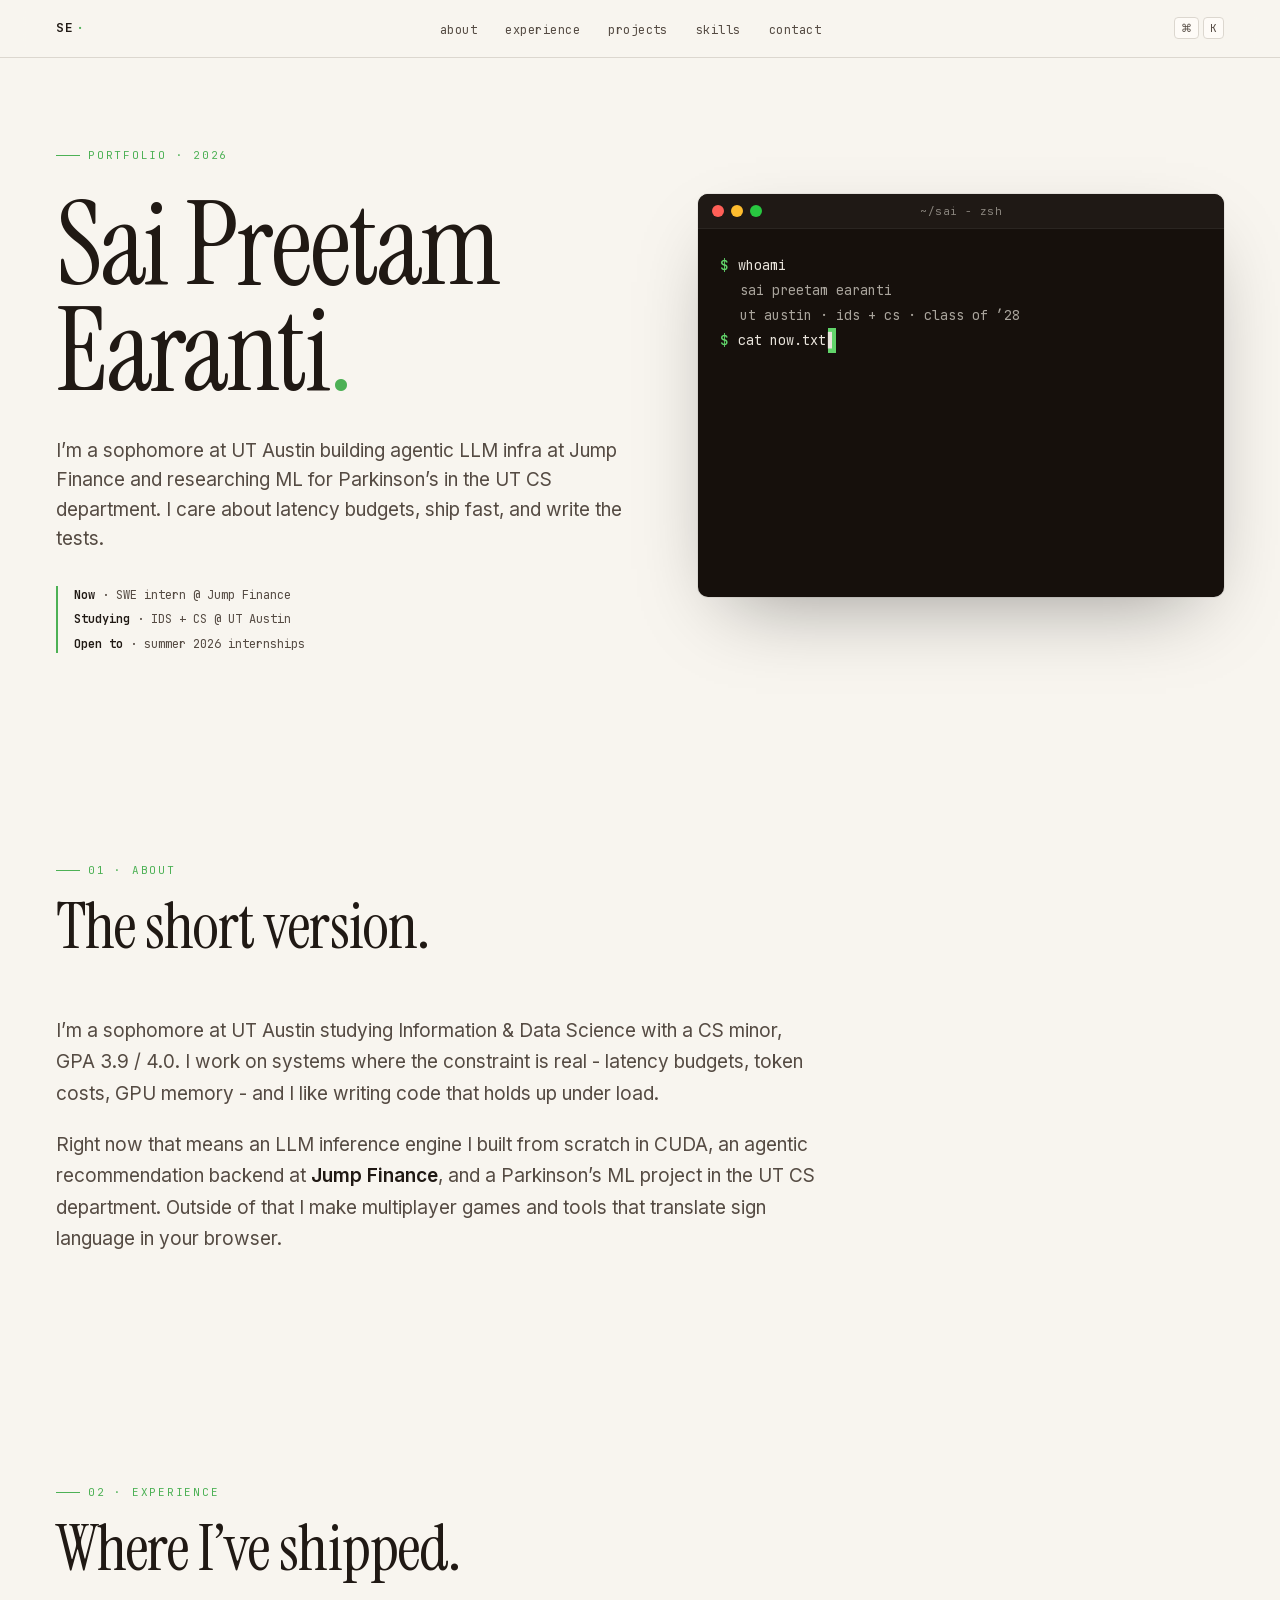
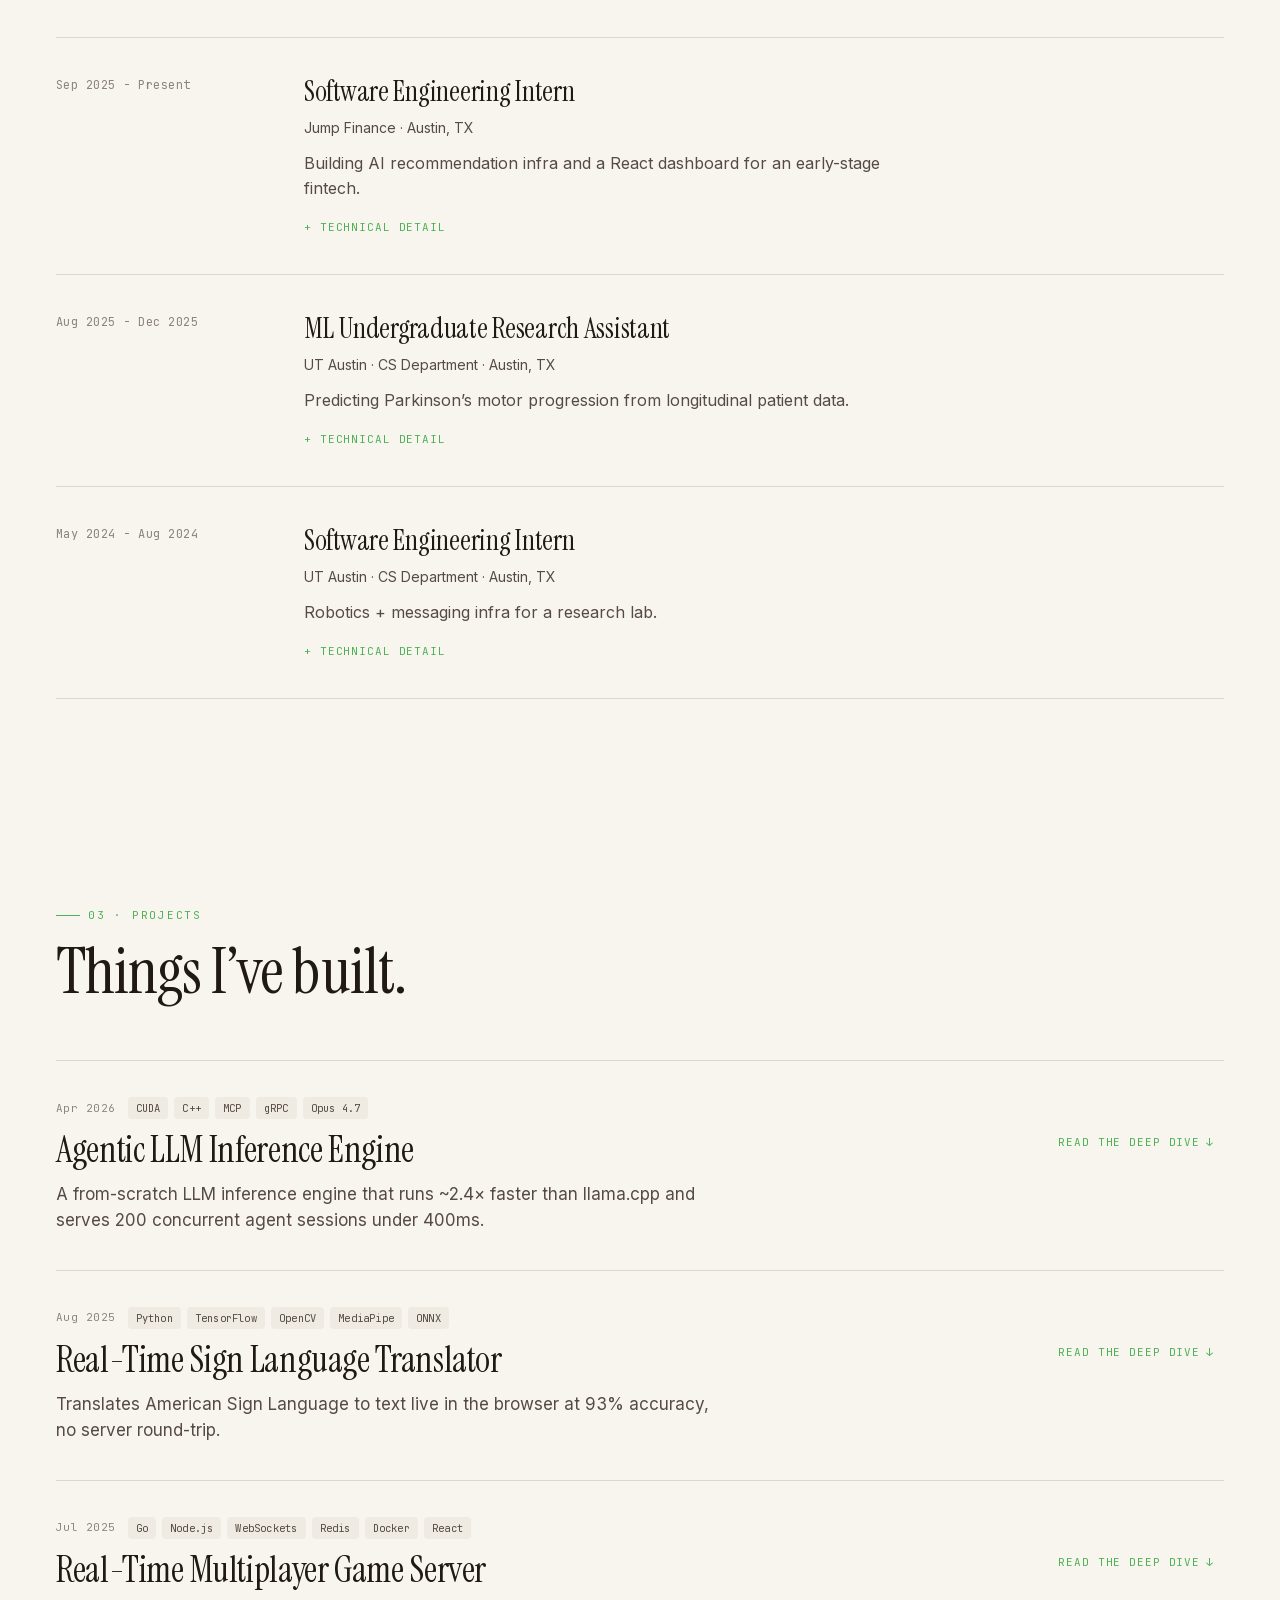
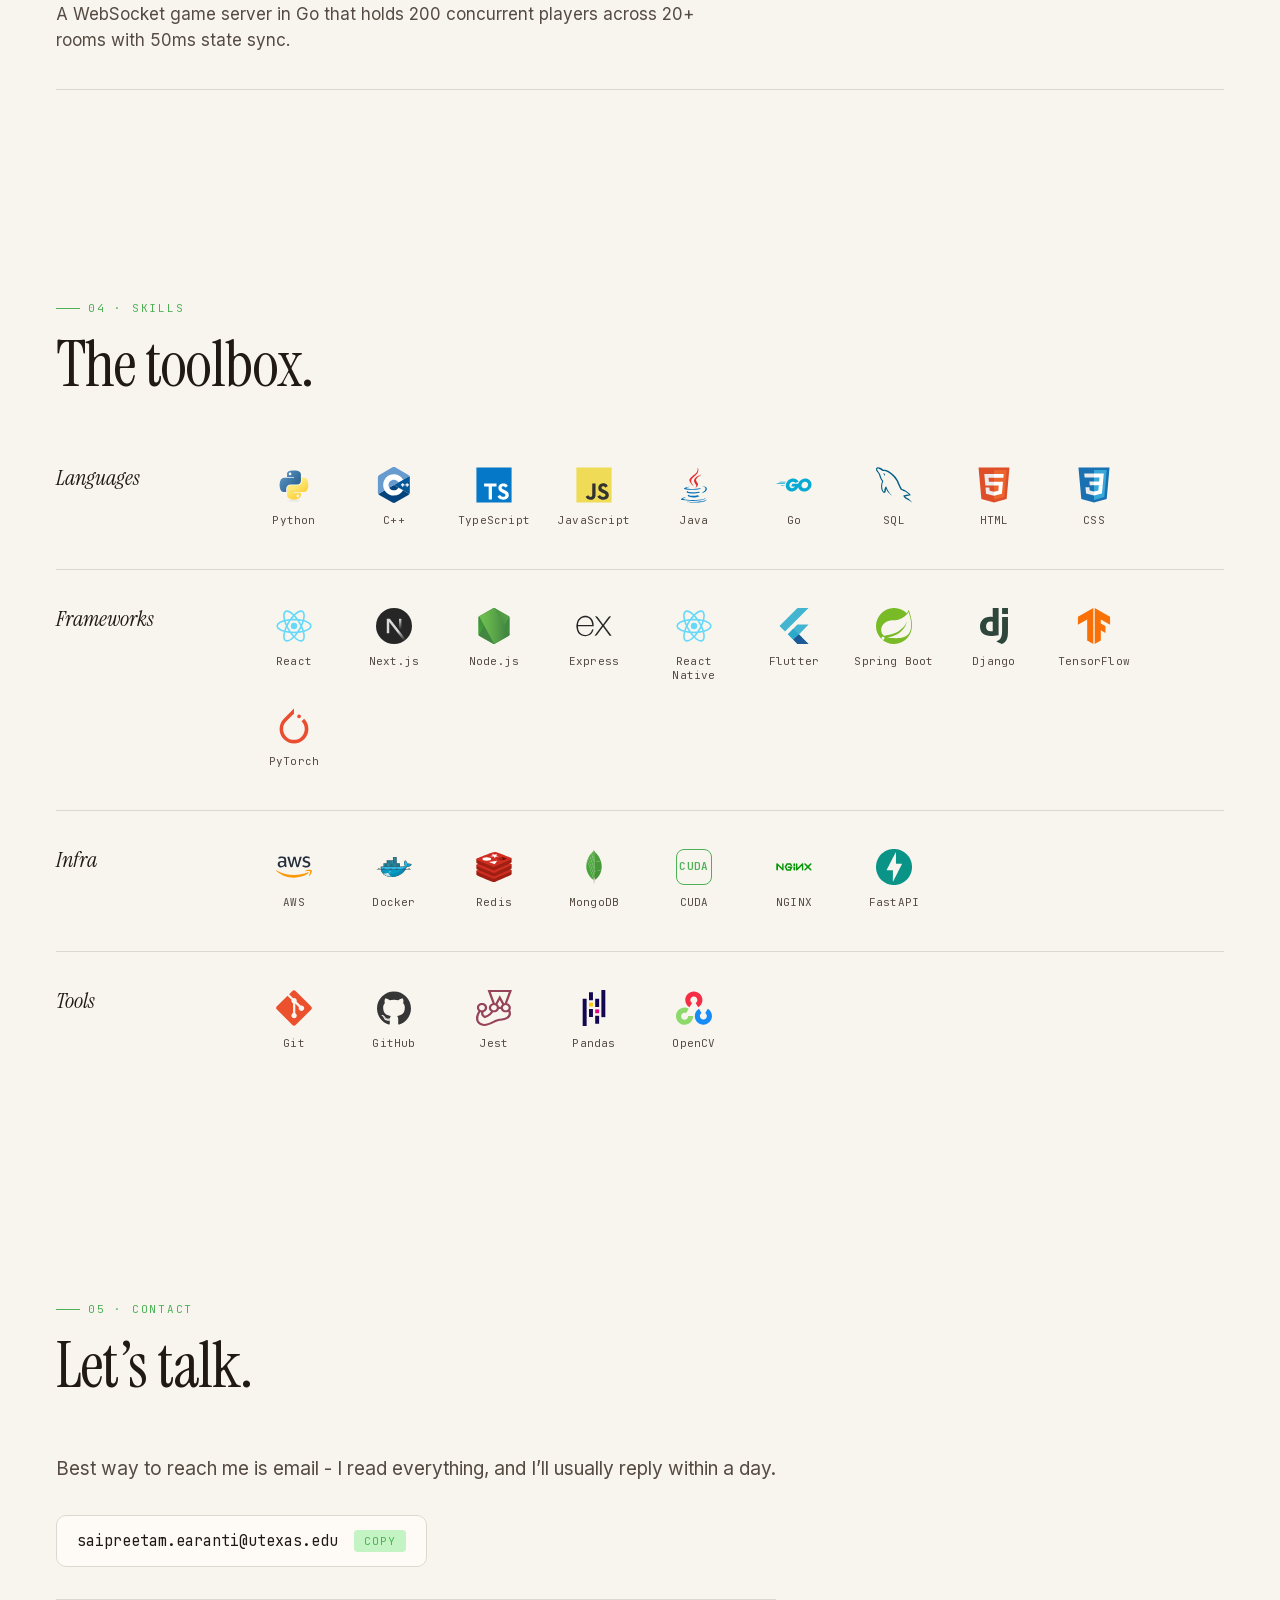
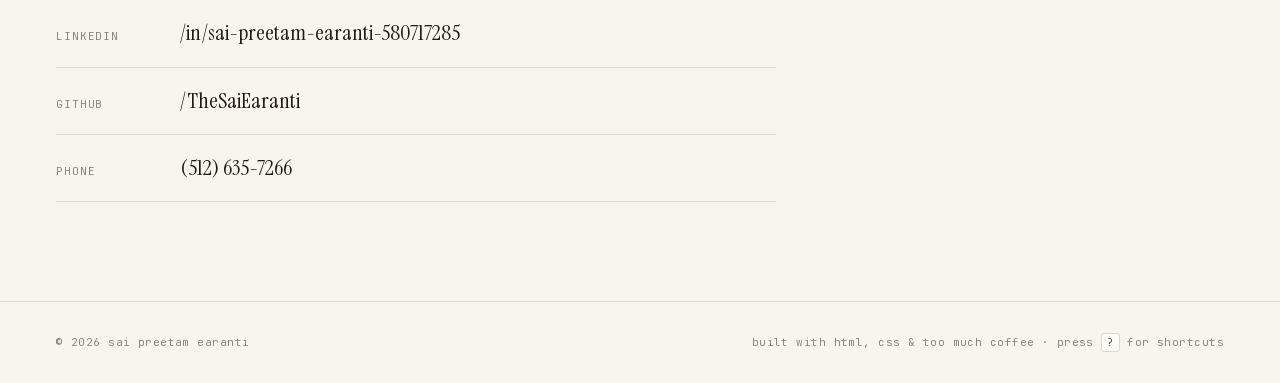
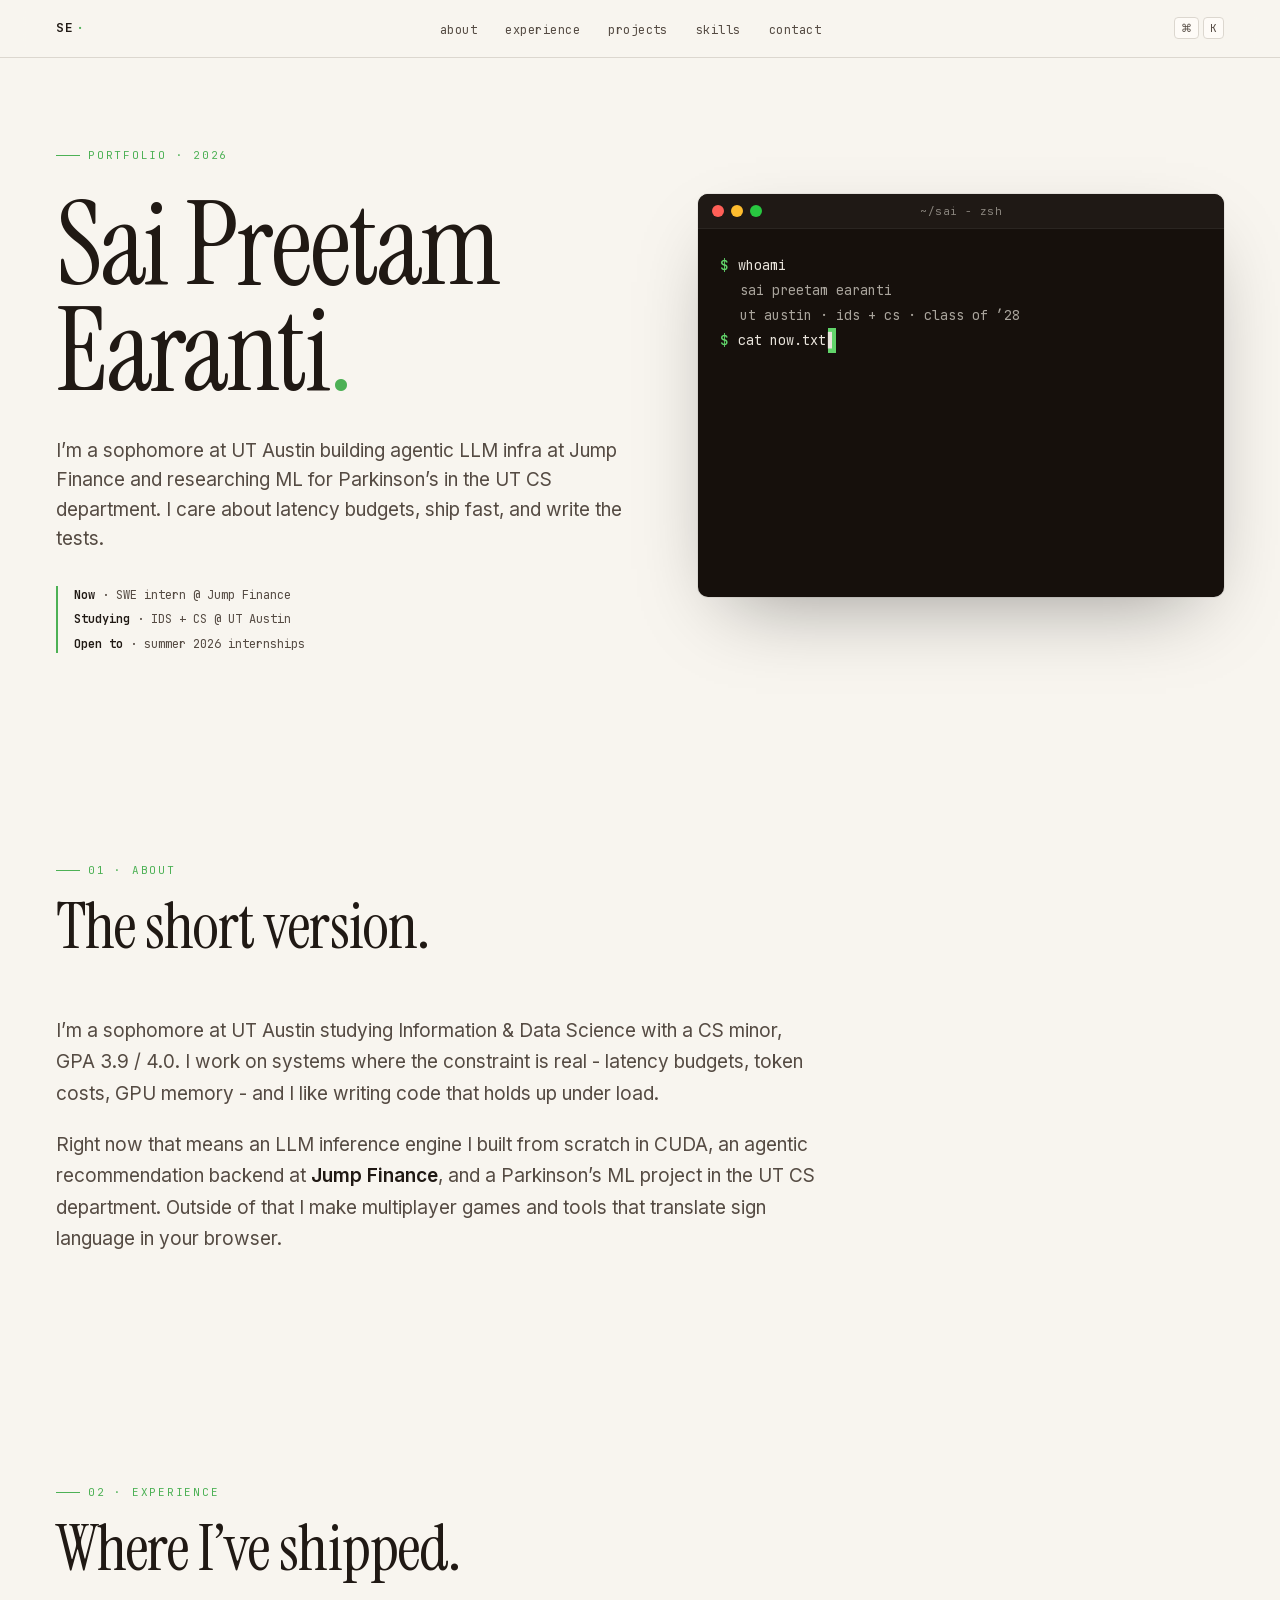
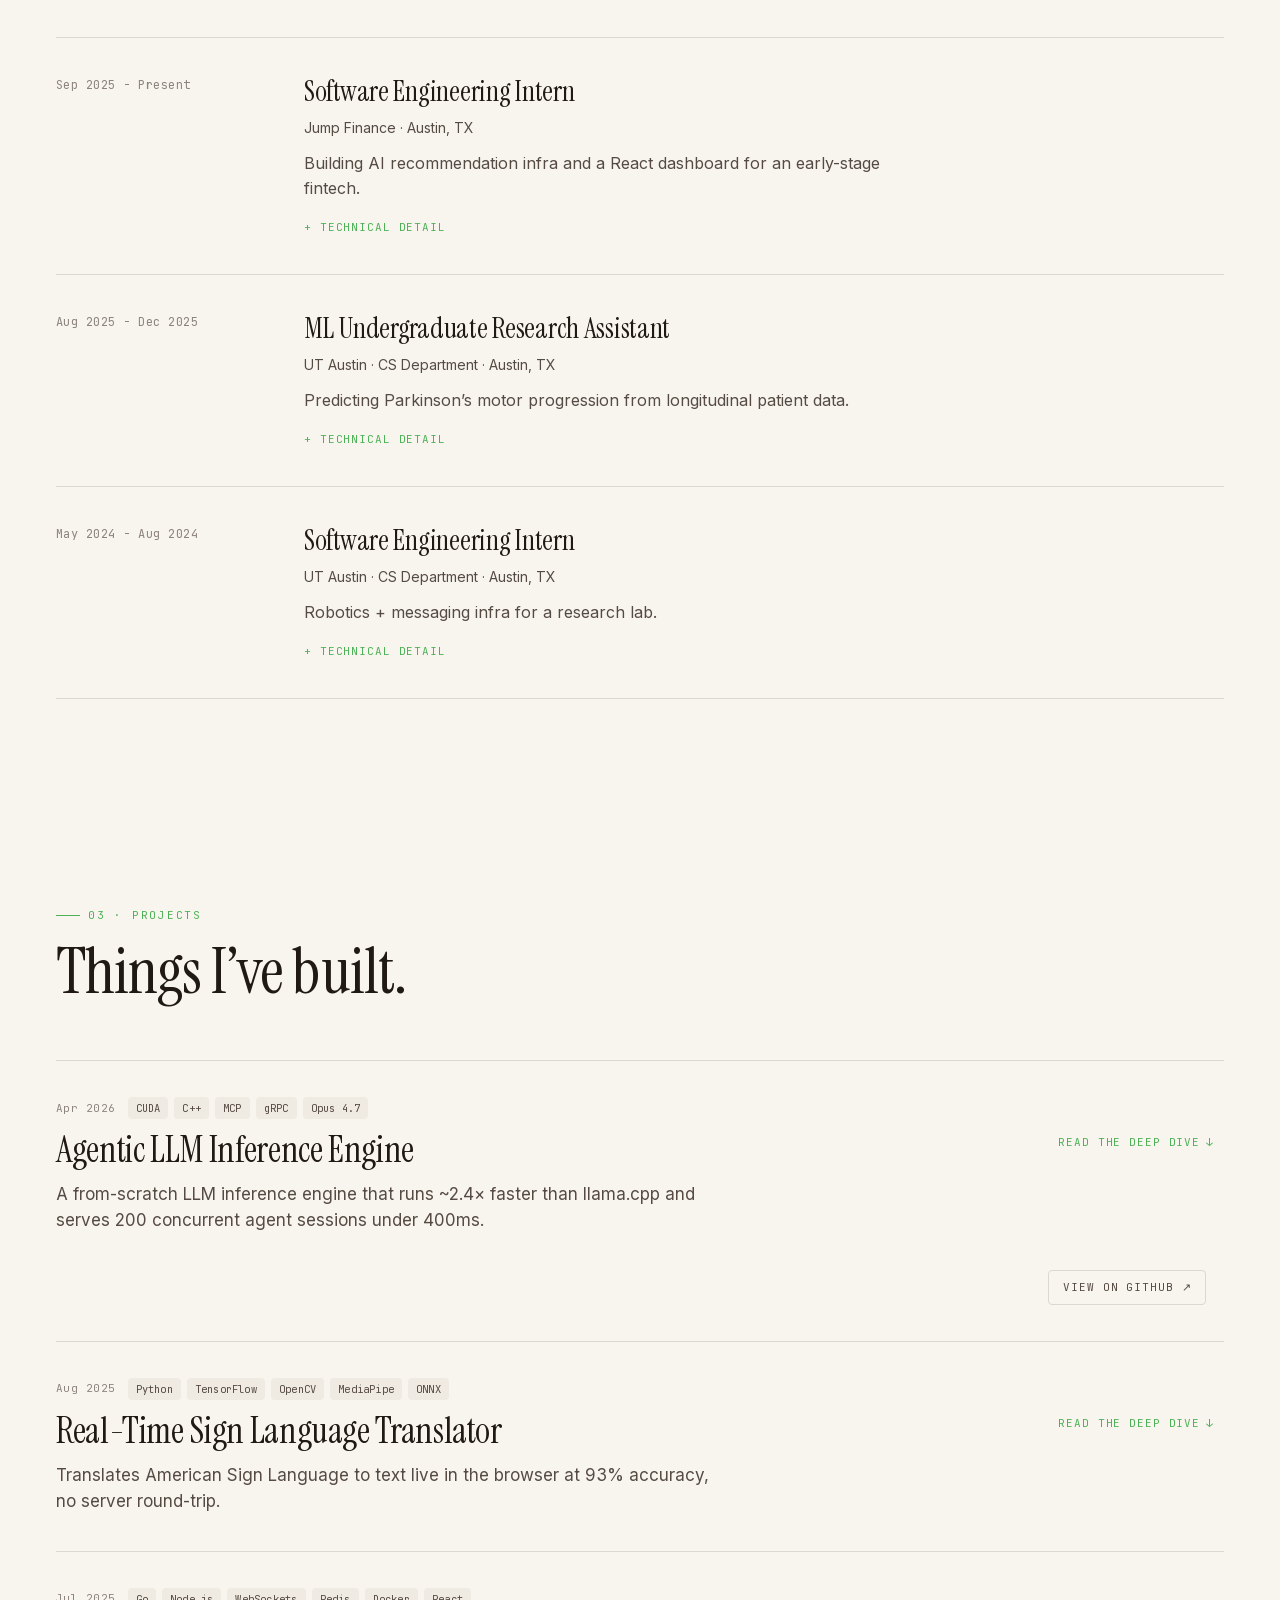
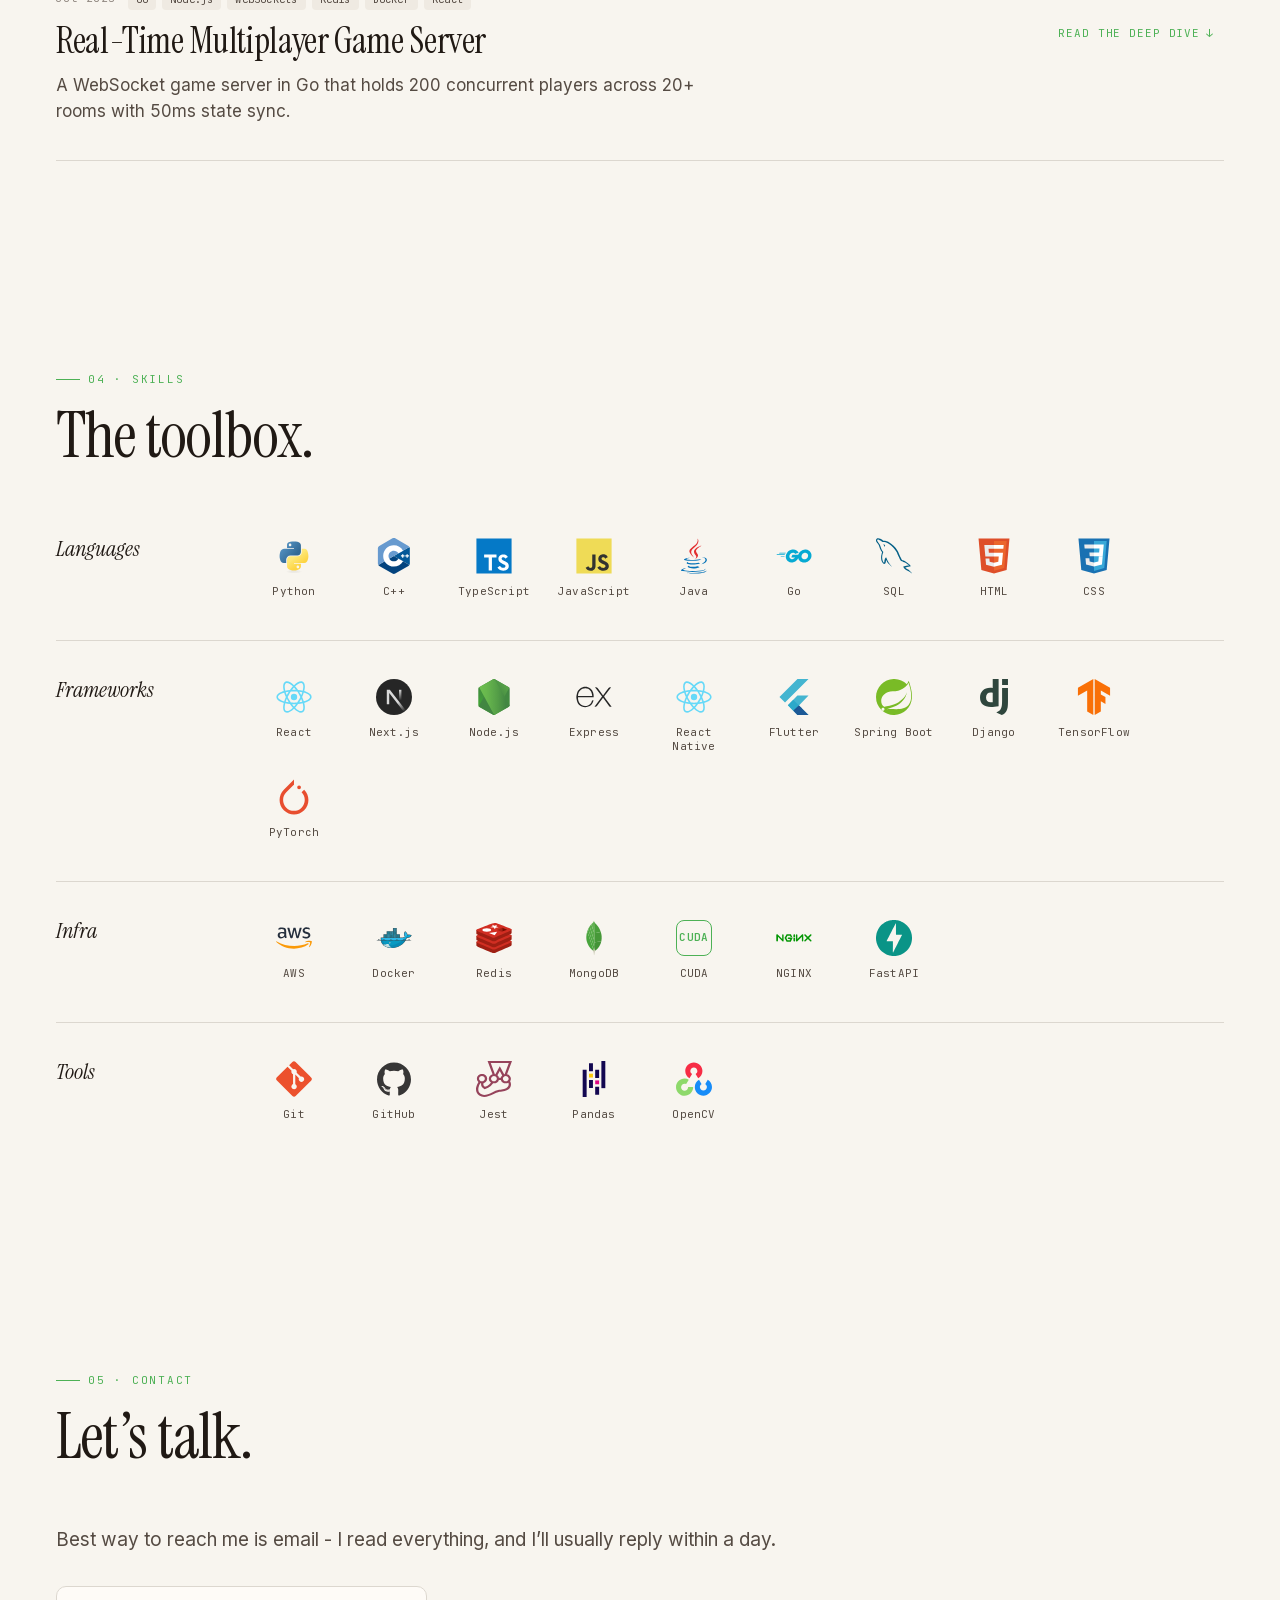
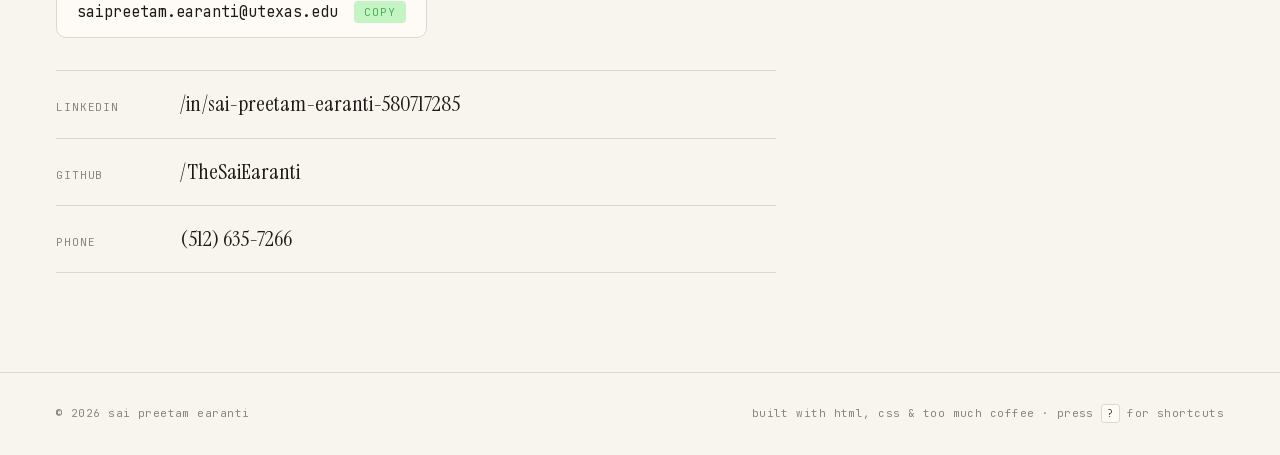
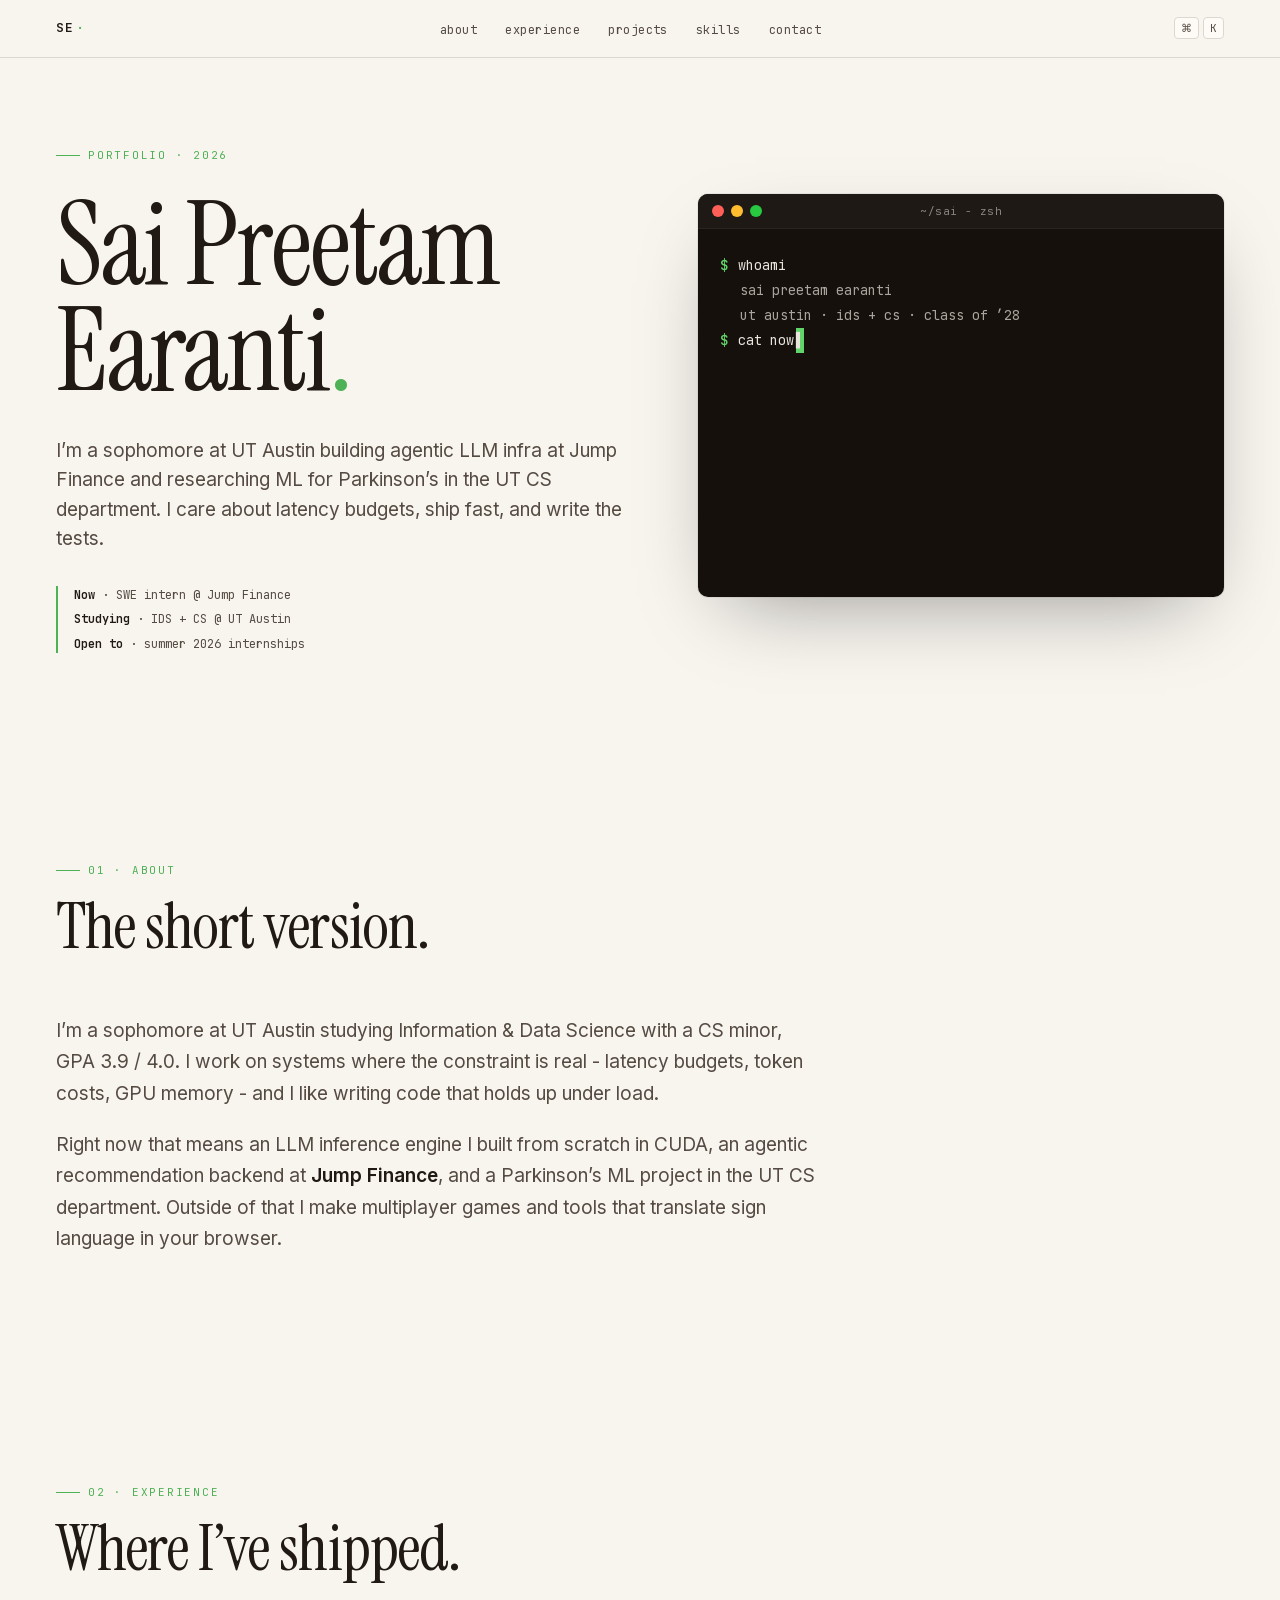
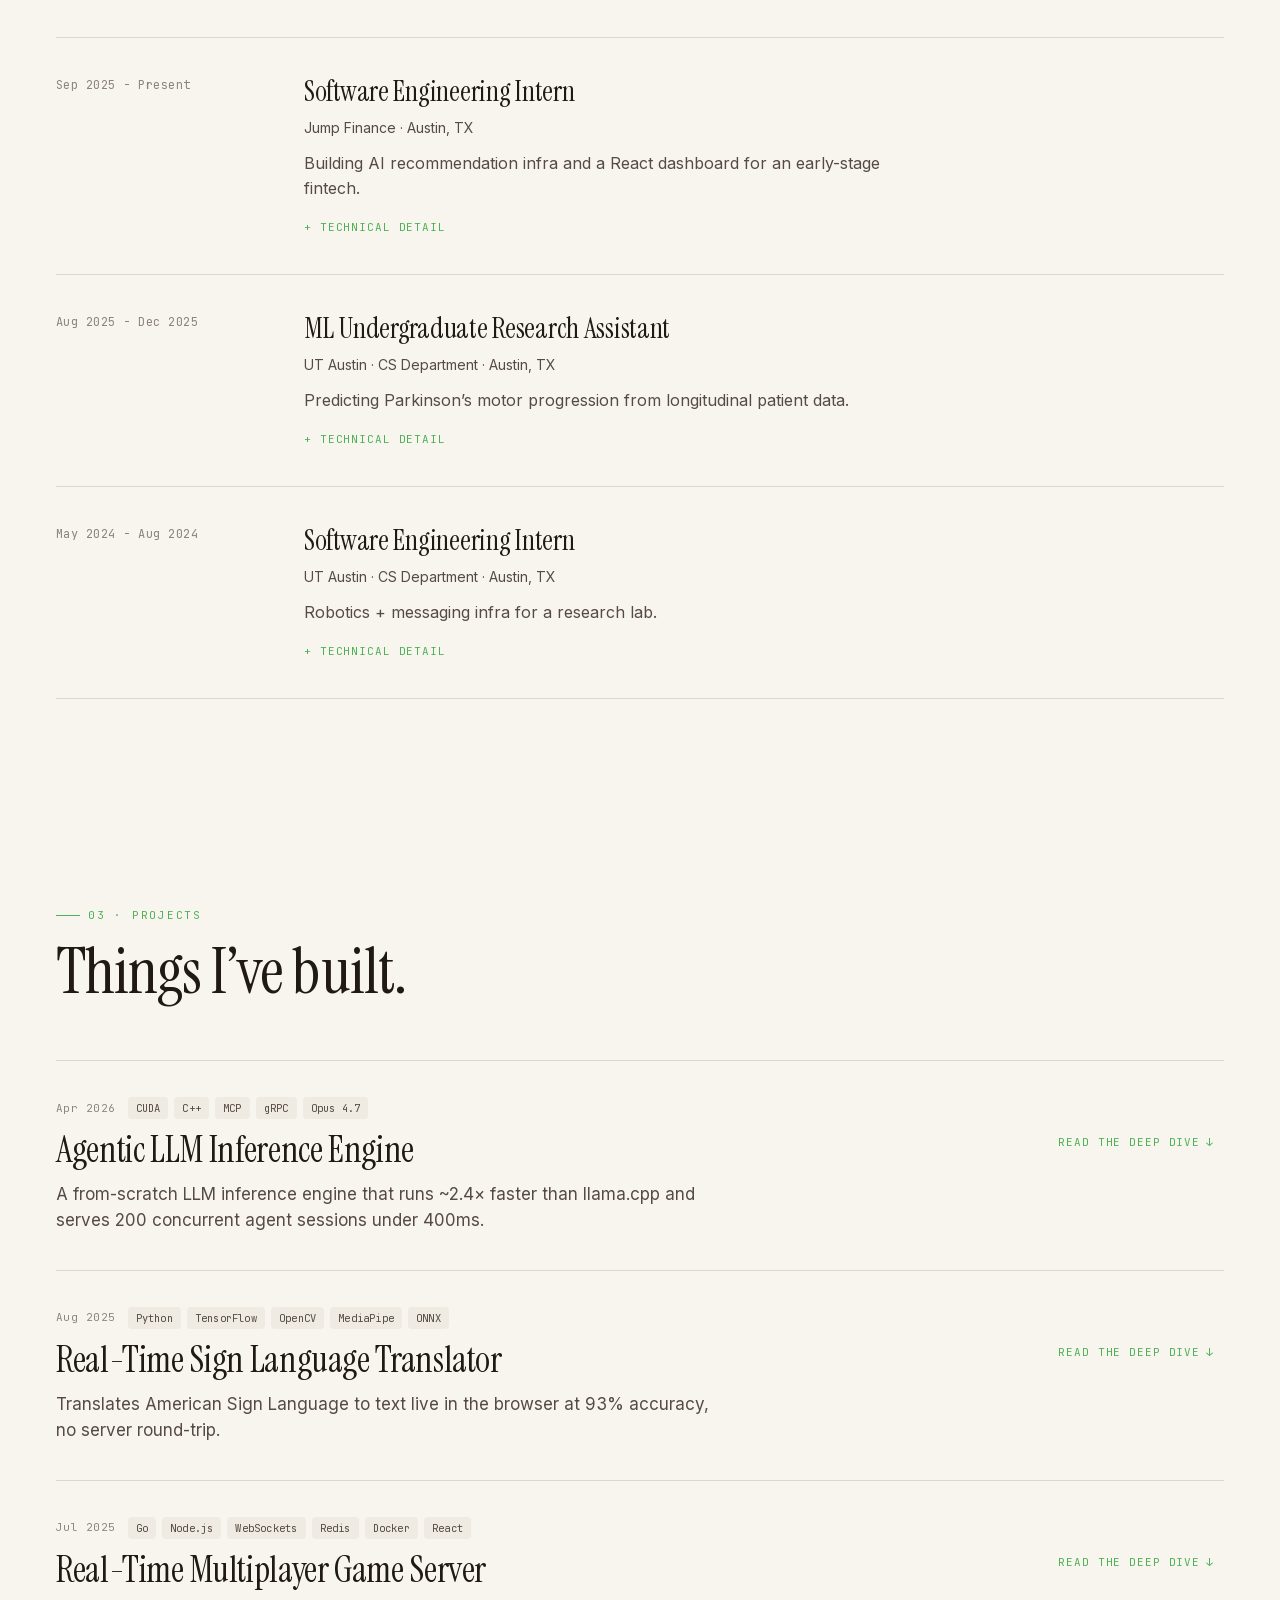
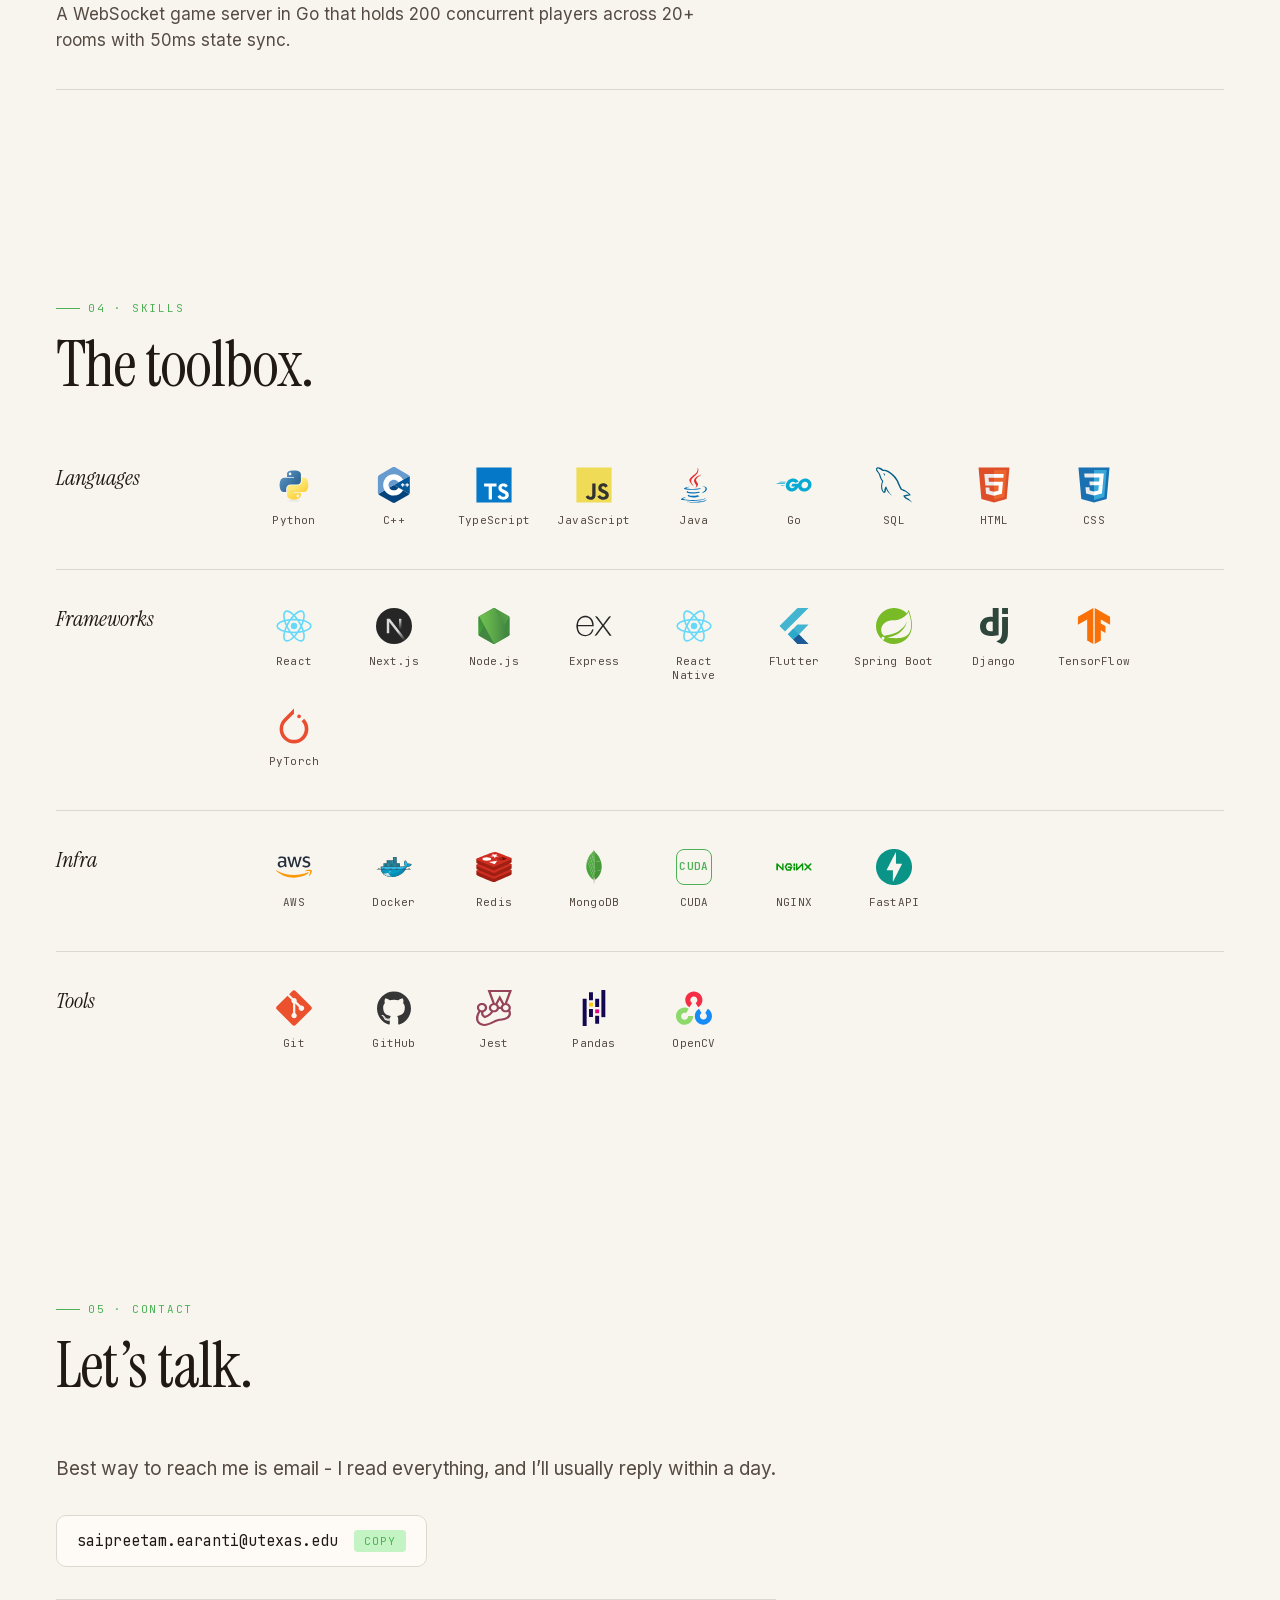
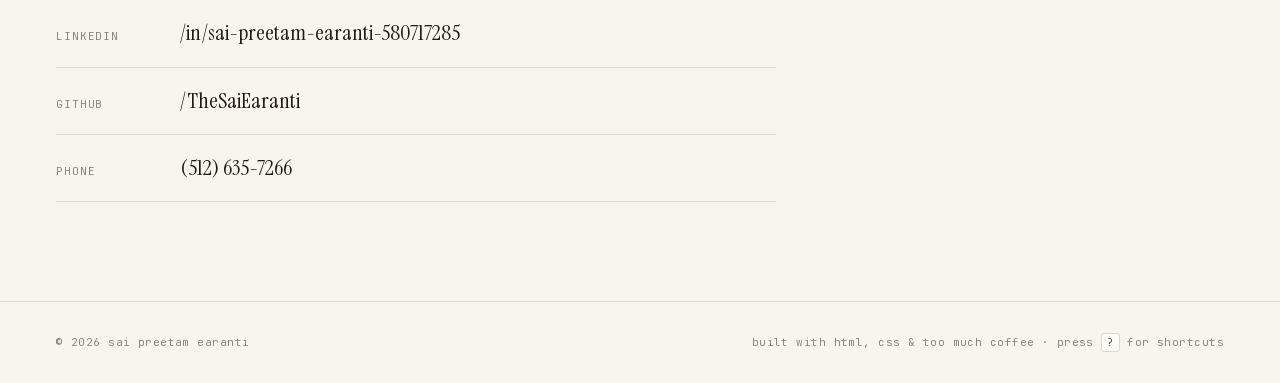
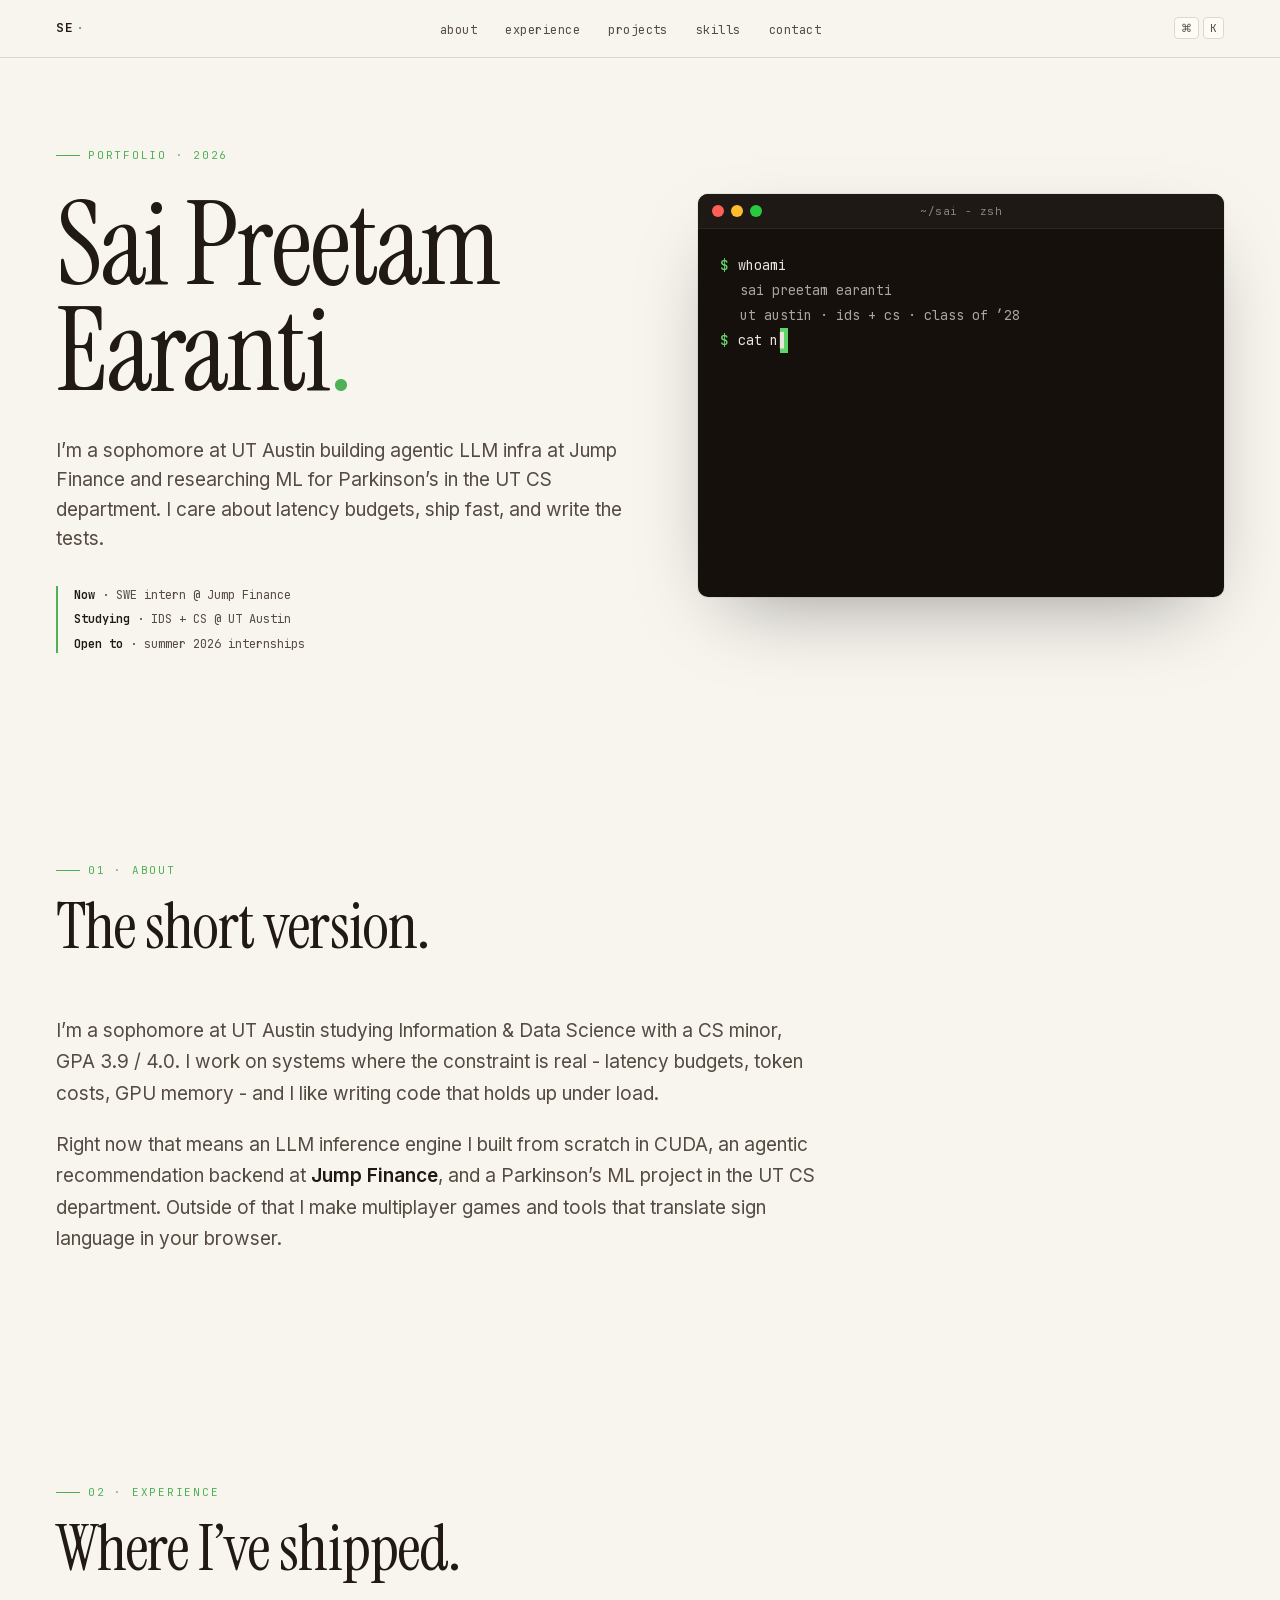
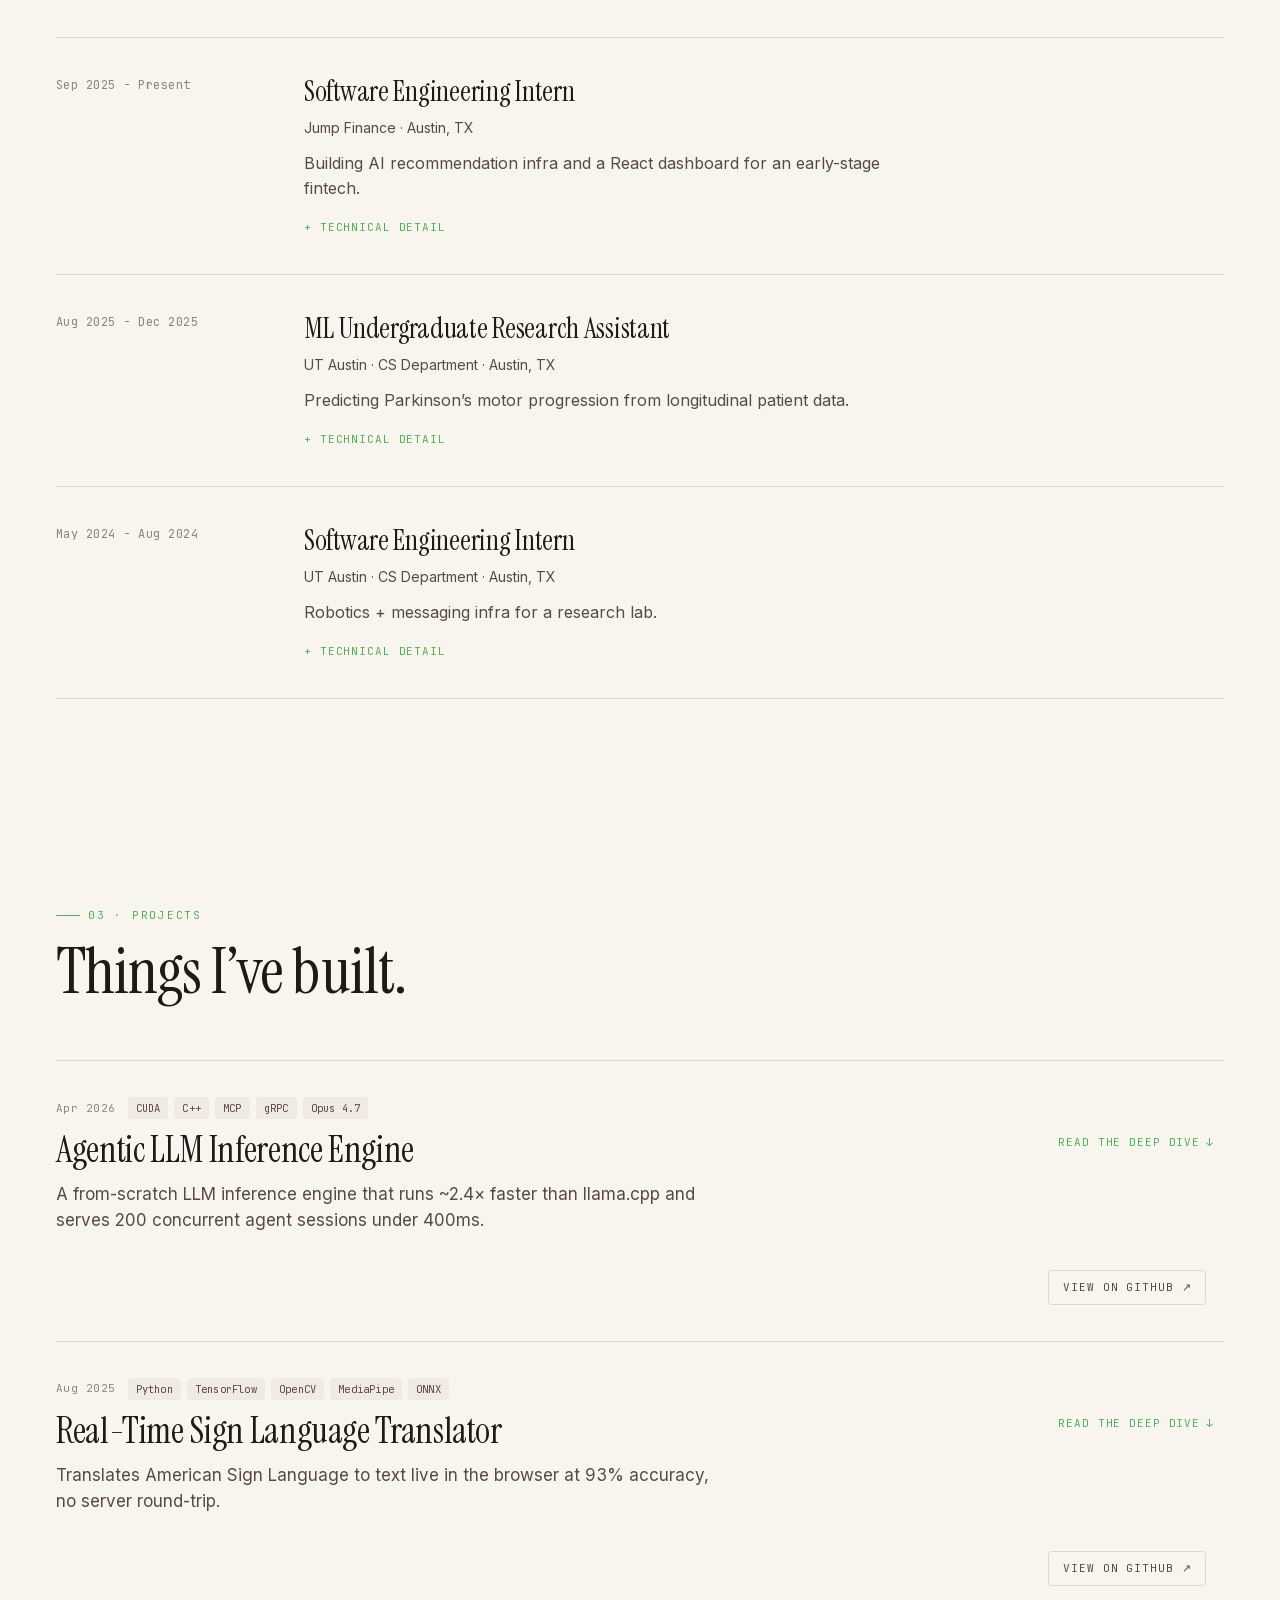
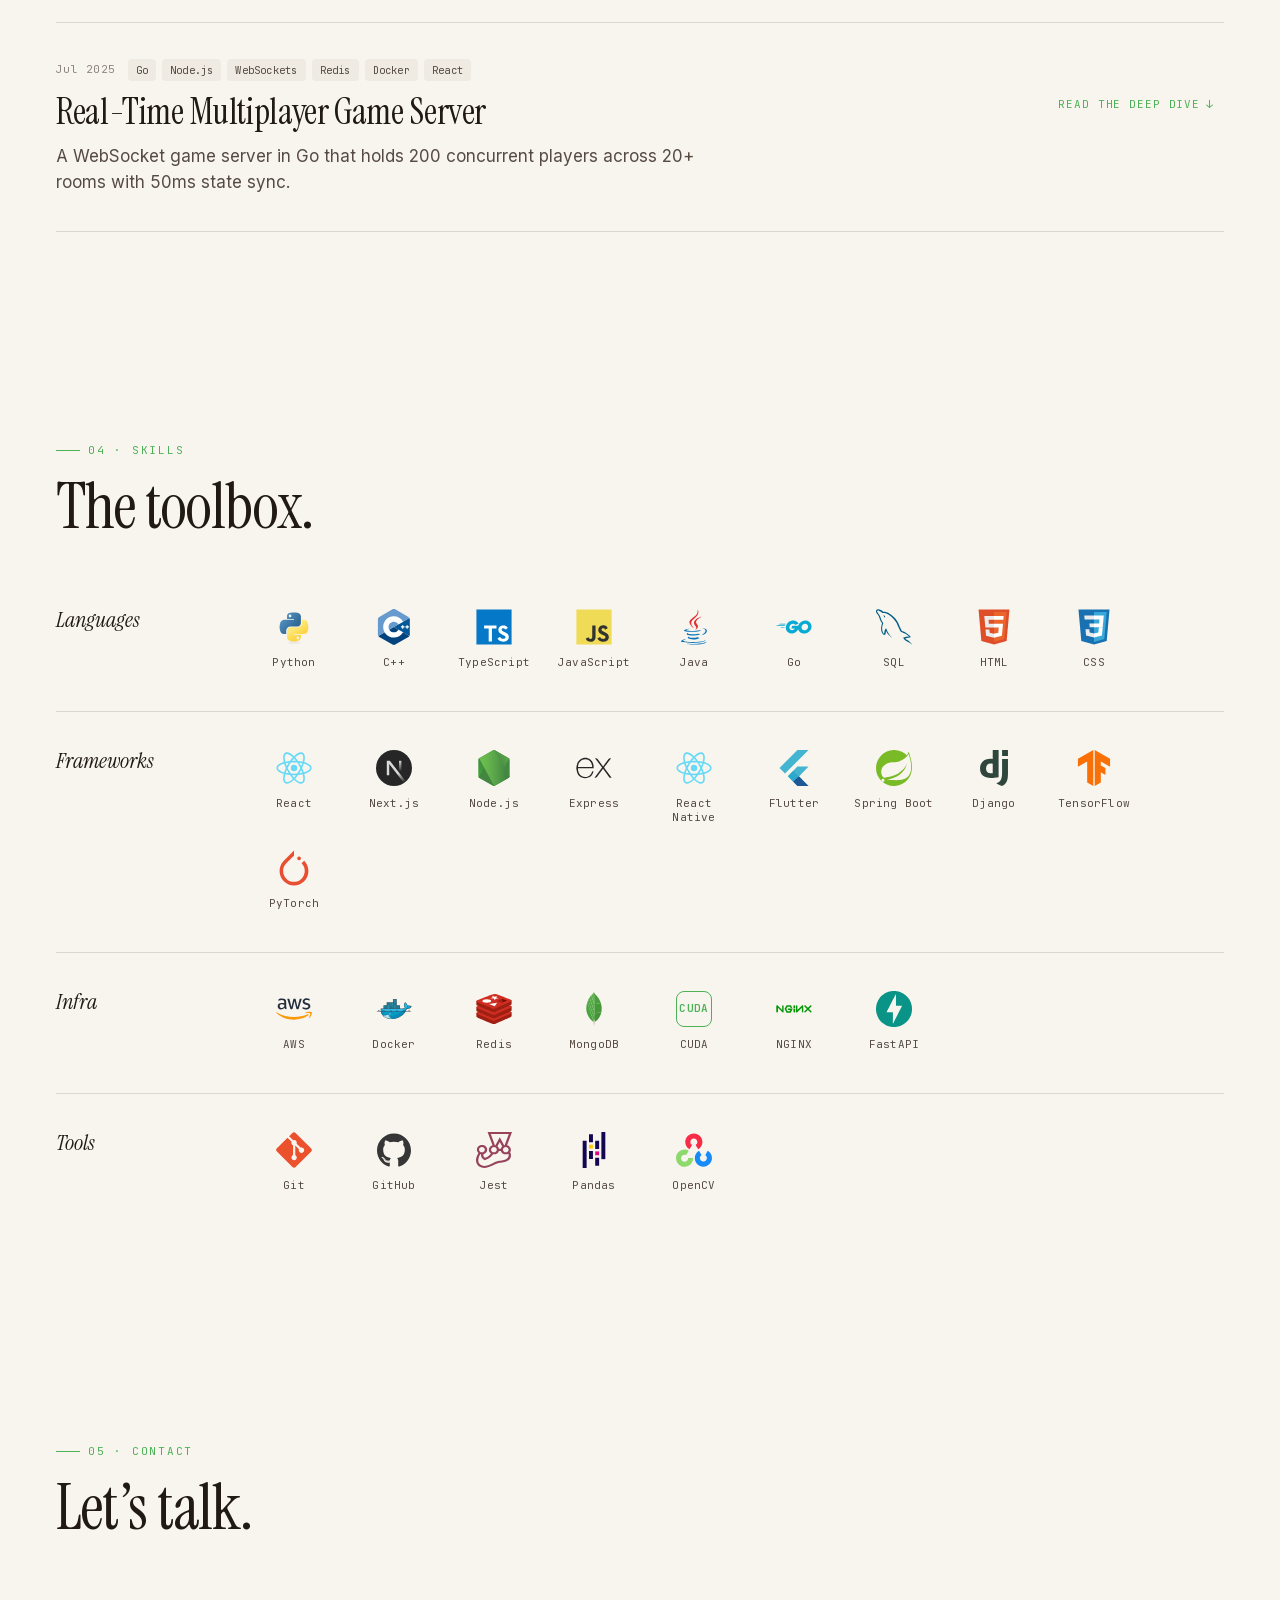
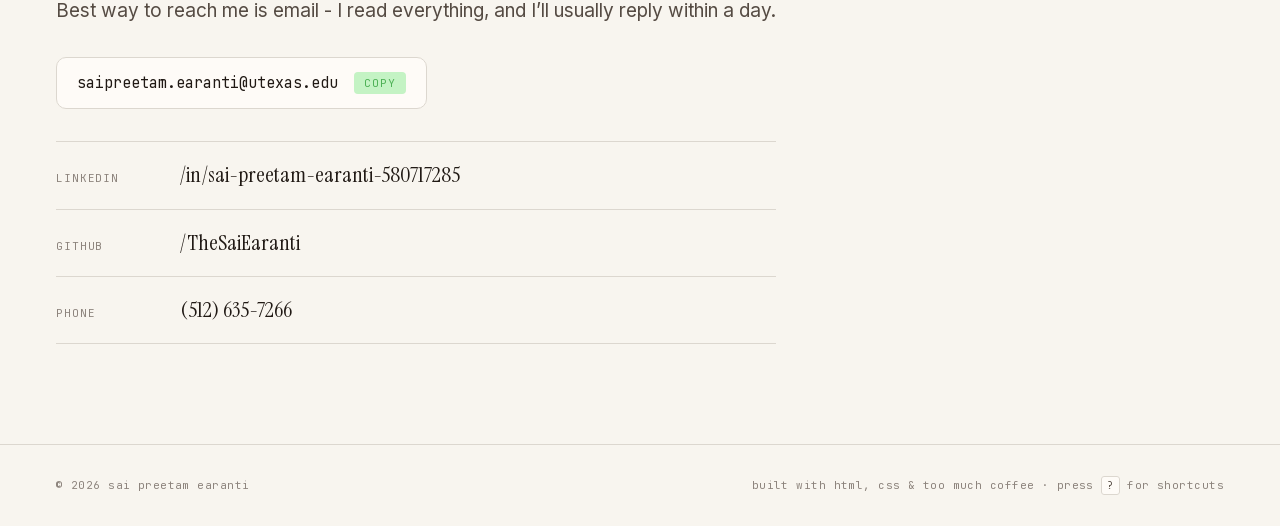
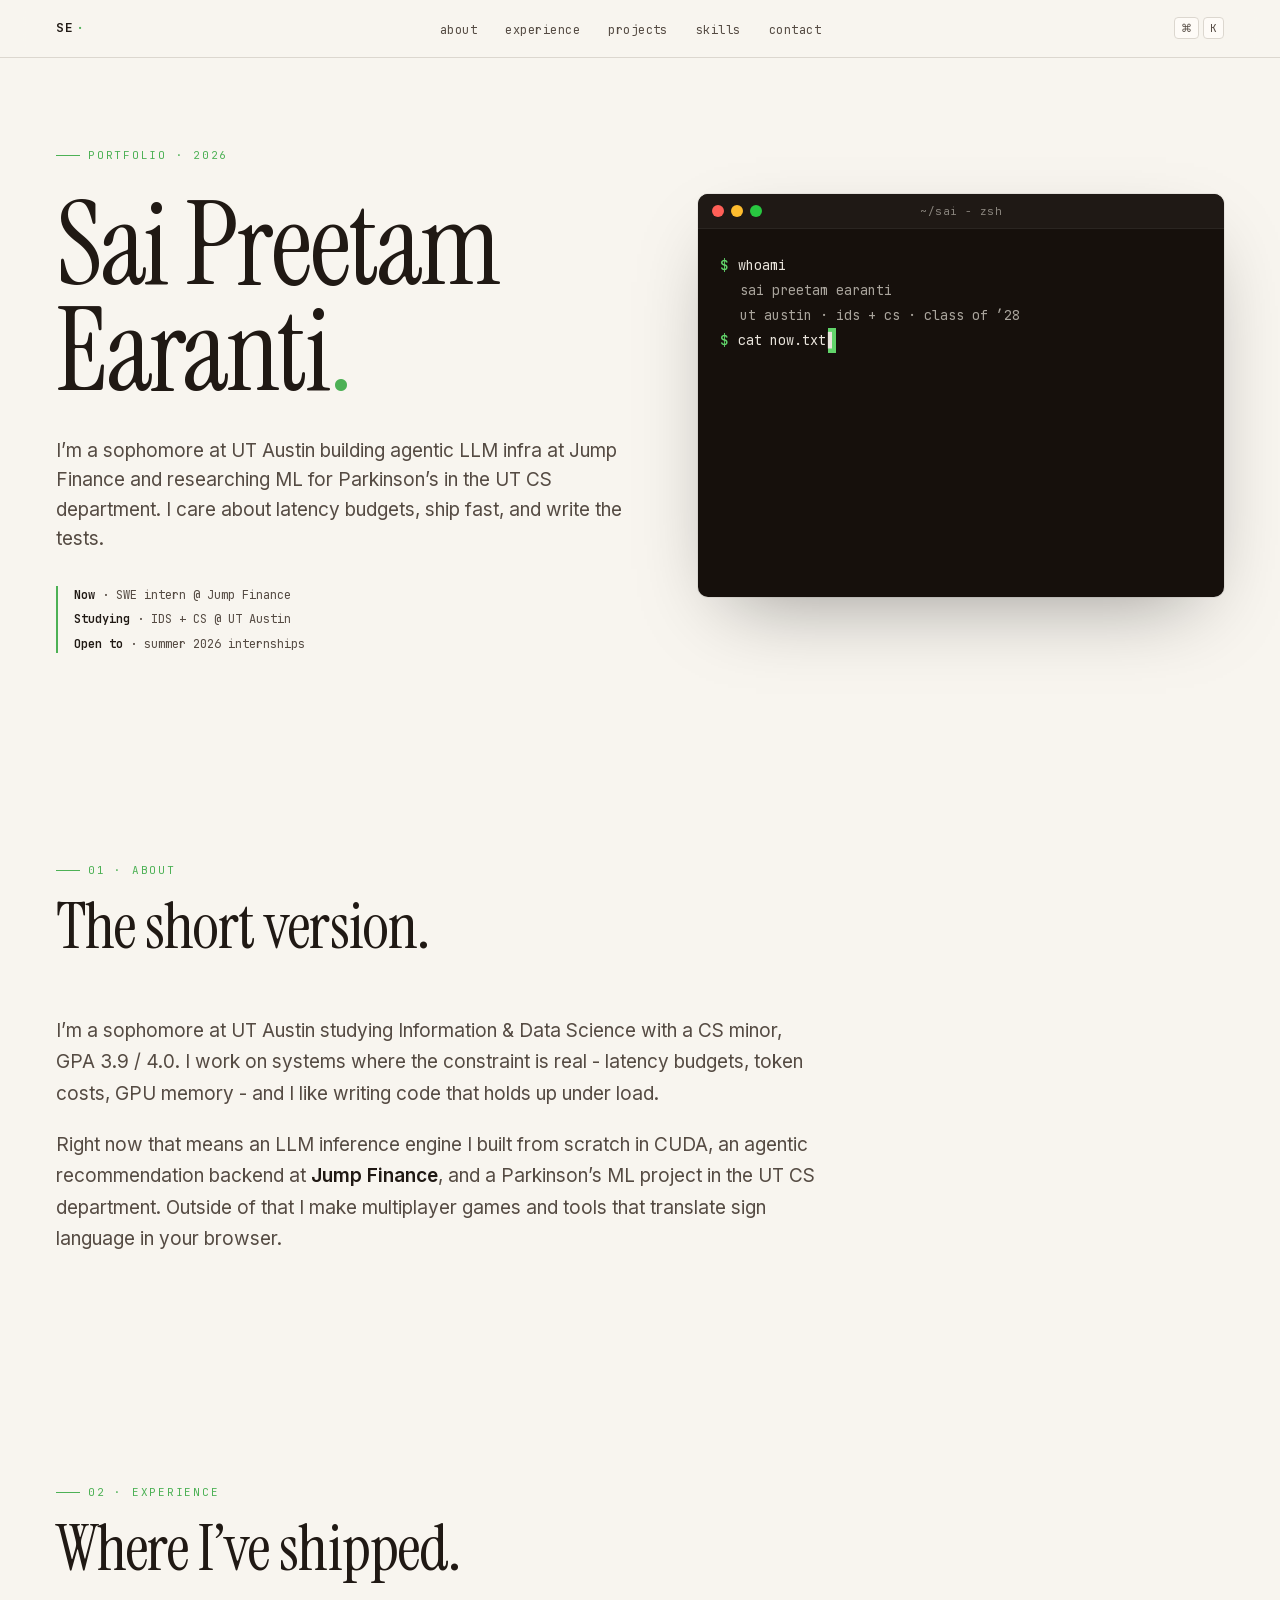
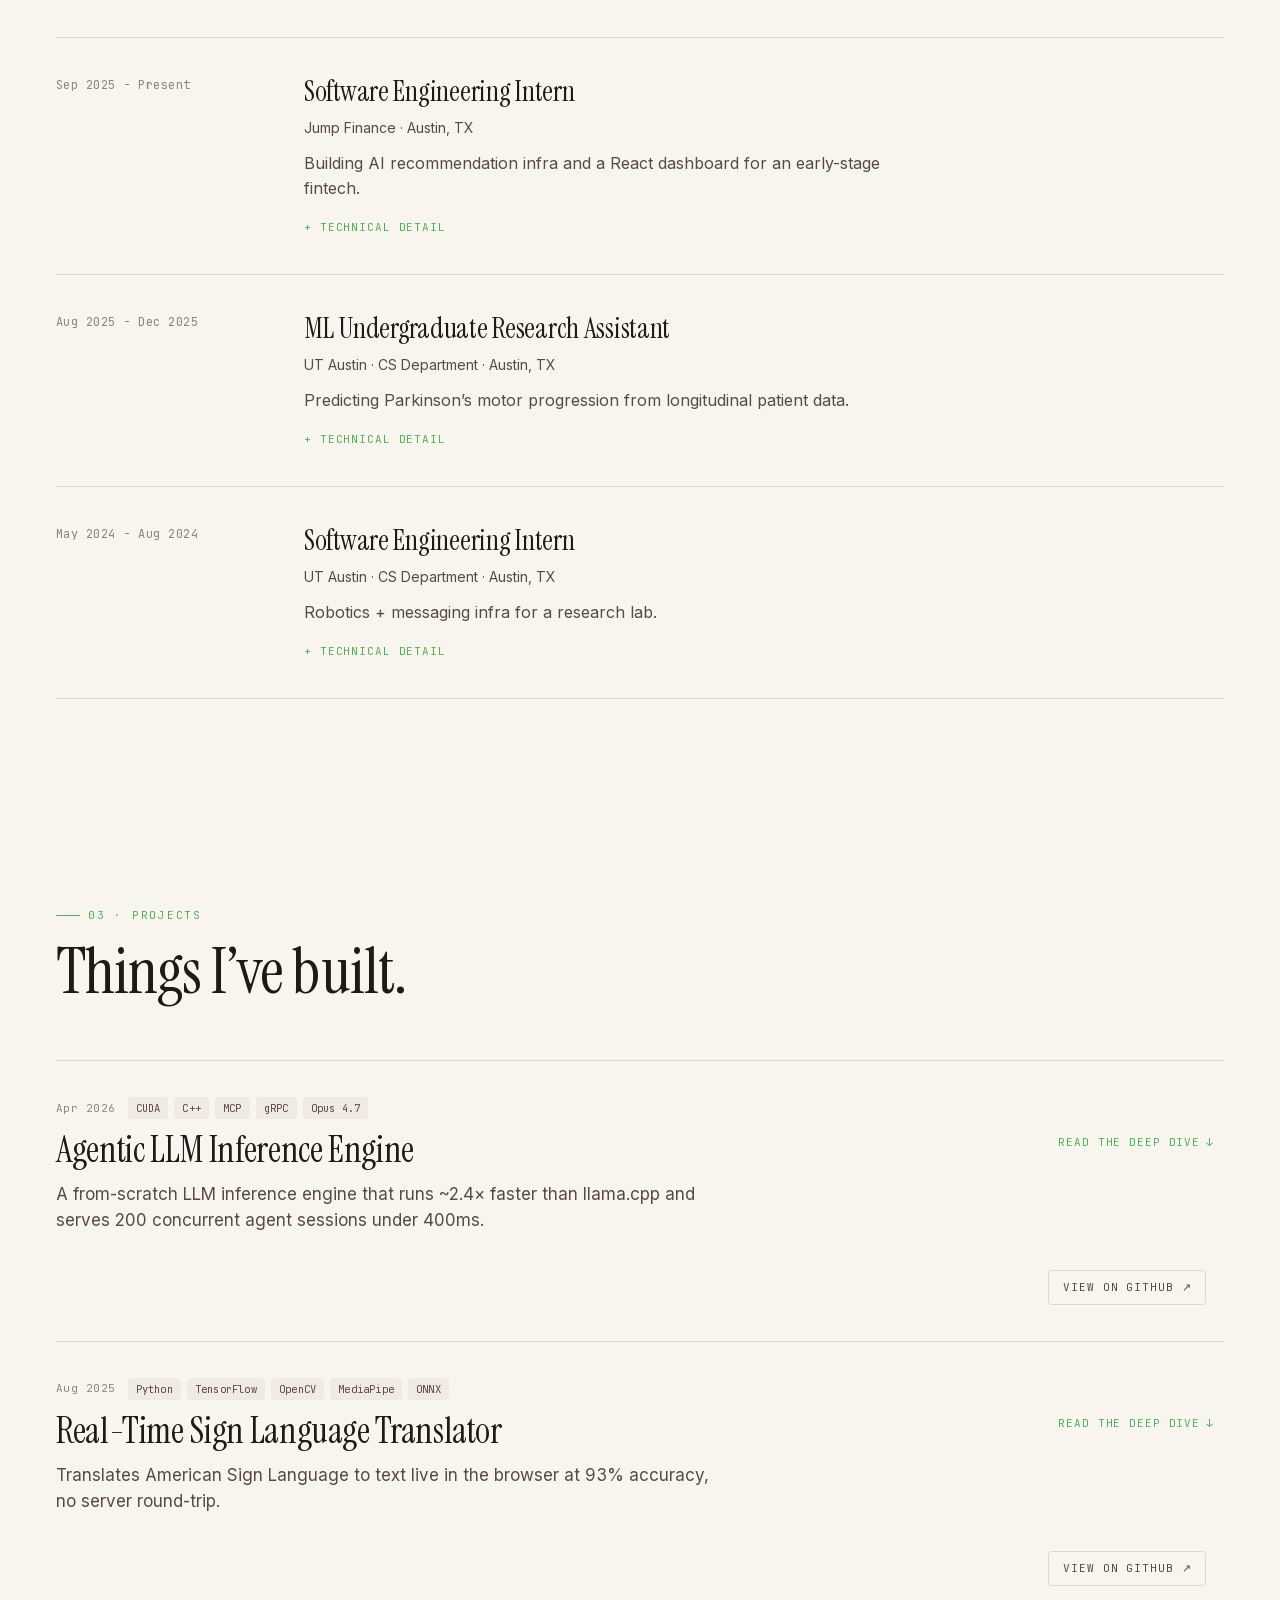
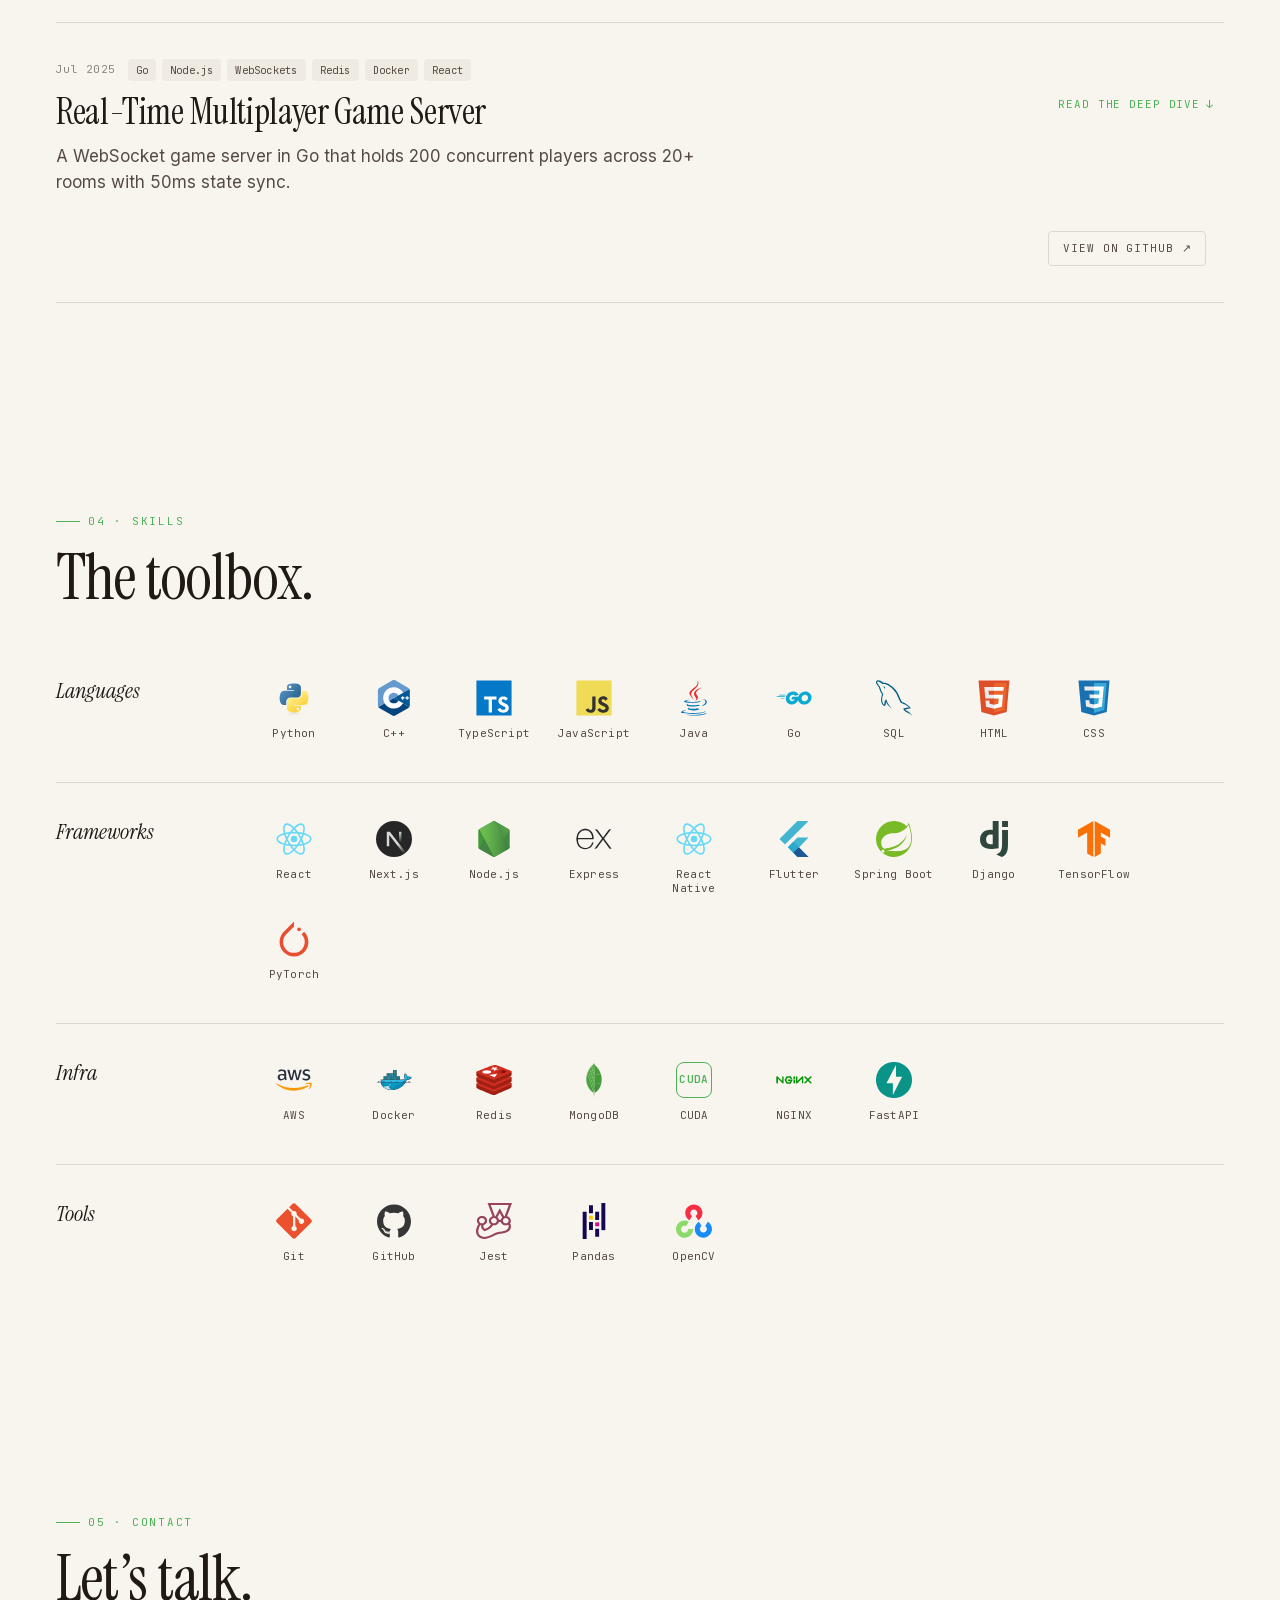
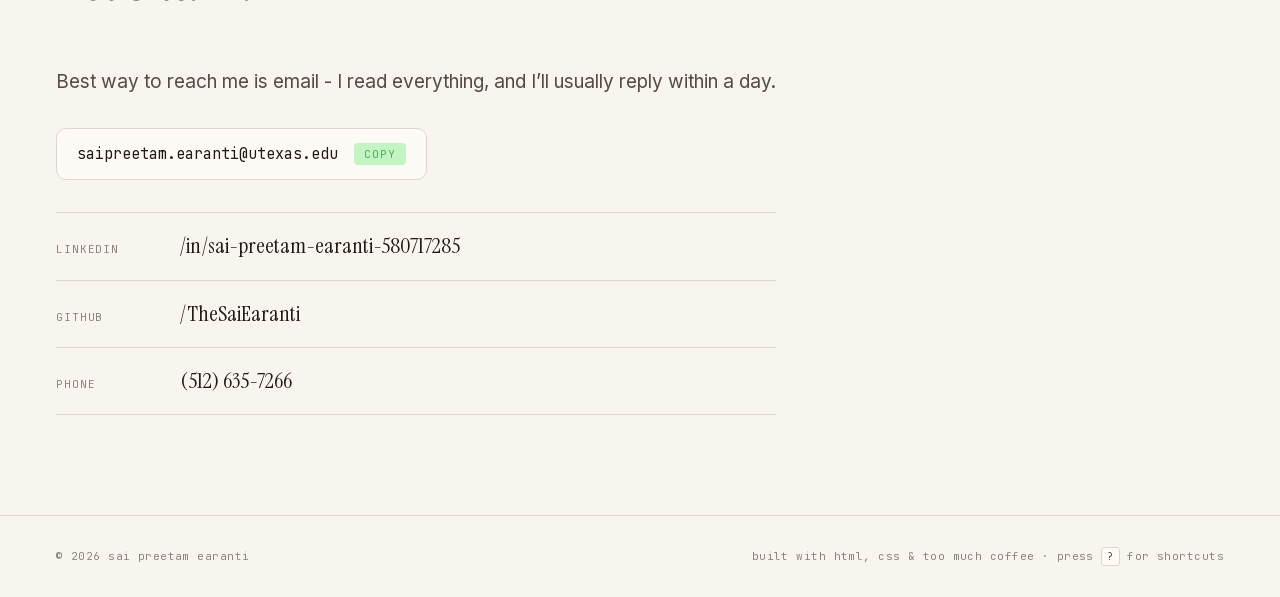
